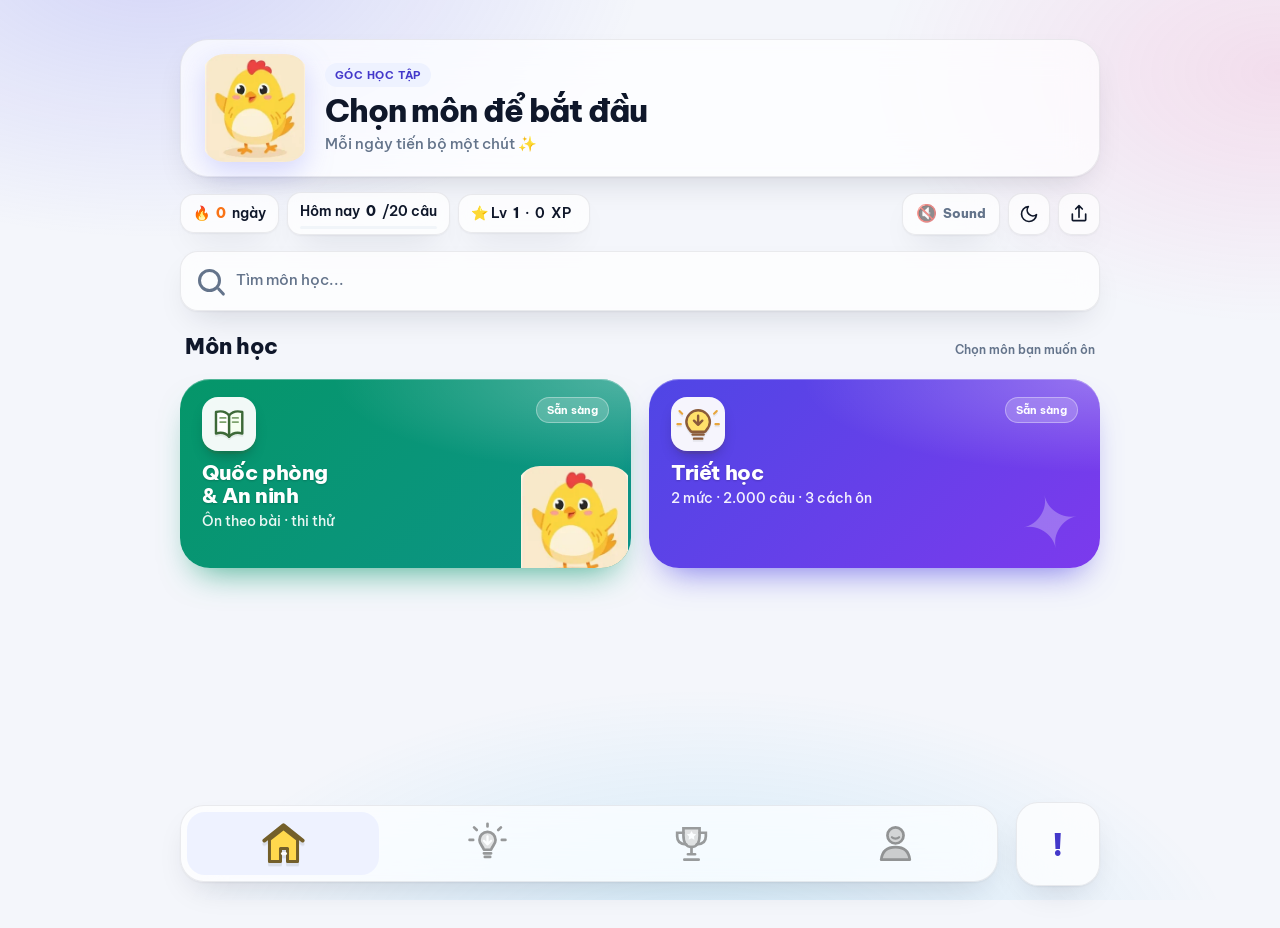
==== index.html @ 52993041 "Add files via upload" ====
<!doctype html>
<html lang="vi">
<head>
<meta charset="utf-8">
<meta name="viewport" content="width=device-width, initial-scale=1, viewport-fit=cover">
<meta name="theme-color" content="#f4f6fb">
<title>Góc ôn tập</title>
<link rel="preconnect" href="https://fonts.googleapis.com"><link rel="preconnect" href="https://fonts.gstatic.com" crossorigin><link href="https://fonts.googleapis.com/css2?family=Be+Vietnam+Pro:wght@400;500;600;700;800&display=swap" rel="stylesheet"><meta name="description" content="Ôn trắc nghiệm miễn phí cho sinh viên: luyện theo bài, thi thử, học mượt trên điện thoại."><meta property="og:title" content="Góc ôn tập"><meta property="og:description" content="Ôn trắc nghiệm miễn phí cho sinh viên, học mượt trên điện thoại."><script>try{var t=localStorage.getItem("mm_theme")||(matchMedia("(prefers-color-scheme: dark)").matches?"dark":"light");document.documentElement.dataset.theme=t}catch(e){}</script>
<style>
:root{color-scheme:light;--ink:#243126;--muted:#6b7a6e;--line:#dfe8df;--paper:#fff;--canvas:#f5f9f2;--green:#58cc02;--green-dark:#46a302;--green-pale:#e9f8d9;--blue:#49a8e8;--red:#ea5555;--shadow:0 5px 0 #e2e9df;--radius:22px}
*{box-sizing:border-box}html{scroll-behavior:auto}body{margin:0;min-height:100vh;background:radial-gradient(ellipse at 8% 5%,rgba(88,204,2,.10),transparent 28rem),radial-gradient(ellipse at 94% 22%,rgba(73,168,232,.09),transparent 26rem),var(--canvas);color:var(--ink);font-family:Inter,-apple-system,BlinkMacSystemFont,"Segoe UI",Roboto,Arial,sans-serif;line-height:1.5}.shell{width:min(820px,100%);margin:0 auto;padding:22px 20px 42px}.topline{display:flex;align-items:center;justify-content:space-between;gap:12px;margin-bottom:20px}.brand{display:flex;align-items:center;gap:12px}.brand-mark{width:48px;height:48px;border-radius:17px;display:grid;place-items:center;background:var(--green);color:white;font-size:15px;font-weight:950;box-shadow:0 4px 0 var(--green-dark);transform:rotate(-3deg)}.brand h1{font-size:21px;line-height:1.15;margin:0;font-weight:850;letter-spacing:-.035em}.brand p{margin:5px 0 0;color:var(--muted);font-size:13px}.top-pill{background:#f4ffe9;border:1px solid #d8efc8;border-radius:999px;padding:8px 12px;font-size:13px;font-weight:850;color:#4d8e20;white-space:nowrap;box-shadow:0 3px 0 #e4f3da}.setup{display:grid;grid-template-columns:1fr 1fr;gap:12px;margin-bottom:14px}.select-wrap{position:relative;min-width:0}.select-wrap select{appearance:none;width:100%;padding:13px 40px 13px 14px;border:2px solid var(--line);border-radius:15px;background:#fff;color:var(--ink);font:inherit;font-size:14px;font-weight:700;outline:none}.select-wrap:after{content:"";position:absolute;right:17px;top:17px;width:8px;height:8px;border-right:2px solid #819080;border-bottom:2px solid #819080;transform:rotate(45deg);pointer-events:none}.mode-row{display:grid;grid-template-columns:1fr 1fr;gap:12px;margin-bottom:17px}.mode-button{display:flex;align-items:center;gap:12px;text-align:left;padding:14px 16px;border:2px solid var(--line);border-radius:18px;background:#fff;color:var(--ink);font:inherit;cursor:pointer;box-shadow:0 3px 0 #e2e9df;transition:transform .22s,border-color .22s,background .22s;animation:popIn .35s ease both}.mode-button:hover{transform:translateY(-2px)}.mode-button.active{border-color:var(--green);background:#f9fff4;box-shadow:0 3px 0 #cce9b7}.mode-icon{width:42px;height:42px;flex:none;display:grid;place-items:center;border-radius:14px;background:var(--green-pale);font-size:22px}.mode-button.exam .mode-icon{background:#fff0d9}.mode-title{display:block;font-size:15px;font-weight:850;line-height:1.25}.mode-sub{display:block;color:var(--muted);font-size:12px;margin-top:3px}.card{background:var(--paper);border:2px solid var(--line);border-radius:var(--radius);box-shadow:var(--shadow);overflow:hidden}.stats{display:grid;grid-template-columns:1fr auto;align-items:center;gap:12px;padding:17px 22px 14px}.progress-copy{font-size:13px;color:var(--muted);font-weight:700}.progress-copy strong{color:var(--ink);font-size:15px}.score{display:flex;align-items:center;gap:7px;padding:7px 11px;border-radius:999px;background:#fff7df;color:#8a6500;font-size:14px;font-weight:900;white-space:nowrap}.progress{height:10px;margin:0 22px 4px;background:#edf2e9;border-radius:999px;overflow:hidden}.progress span{display:block;height:100%;width:0;background:var(--green);border-radius:999px;transition:width .25s ease}.question-area{padding:25px 28px 27px}.question-meta{font-size:12px;color:#5e9c2c;font-weight:900;letter-spacing:.07em;text-transform:uppercase;margin-bottom:10px}.question-text{font-size:22px;line-height:1.45;letter-spacing:-.02em;font-weight:780;margin:0 0 22px;white-space:pre-wrap;overflow-wrap:anywhere}.options{display:grid;gap:10px}.option{width:100%;display:flex;align-items:flex-start;gap:12px;text-align:left;border:2px solid var(--line);border-radius:16px;padding:13px 15px;background:#fff;color:#344336;font:inherit;font-size:15px;line-height:1.5;cursor:pointer;transition:border-color .12s,background .12s,transform .12s;min-width:0}.option:hover:not(:disabled){border-color:#a6d97f;background:#fbfff8;transform:translateY(-1px)}.option:disabled,.option[aria-disabled=true]{cursor:default}.option[aria-disabled=true]:hover{transform:none}.option.correct{border-color:#7dcf48;background:#edfae4;color:#286d12}.option.incorrect{border-color:#f08a8a;background:#fff0f0;color:#a52c2c}.choice-letter{flex:none;width:29px;height:29px;border-radius:10px;display:grid;place-items:center;background:#f0f4ed;color:#6c7b68;font-weight:900;font-size:13px;margin-top:-2px}.option.correct .choice-letter{background:#d5f2c4;color:#286d12}.option.incorrect .choice-letter{background:#ffdddd;color:#a52c2c}.option-copy{padding-top:1px;white-space:pre-wrap;overflow-wrap:anywhere}.feedback{display:none;margin-top:15px;padding:12px 14px;border-radius:13px;font-weight:800;font-size:14px}.feedback.show{display:block}.feedback.good{background:#eaf8df;color:#347a16}.feedback.bad{background:#fff0f0;color:#b33131}.bottom-row{display:flex;align-items:center;justify-content:space-between;gap:12px;margin-top:20px}.hint{font-size:12px;color:#819080}.button{border:0;border-radius:14px;padding:13px 20px;background:var(--green);color:#fff;font:inherit;font-weight:900;font-size:15px;cursor:pointer;box-shadow:0 4px 0 var(--green-dark);transition:transform .1s,filter .1s}.button:hover{filter:brightness(.97);transform:translateY(-1px)}.button:active{transform:translateY(2px);box-shadow:0 1px 0 var(--green-dark)}.button:disabled{background:#cbd5c6;box-shadow:0 4px 0 #b8c2b3;cursor:not-allowed;transform:none}.button.secondary{background:#fff;color:#51634e;border:2px solid var(--line);box-shadow:0 3px 0 #e2e9df}.finish{padding:38px 24px 35px;text-align:center}.finish-icon{width:68px;height:68px;margin:0 auto 15px;border-radius:23px;background:var(--green-pale);color:var(--green-dark);display:grid;place-items:center;font-size:31px;font-weight:900}.finish h2{font-size:25px;margin:0 0 7px;letter-spacing:-.03em}.finish p{margin:0;color:var(--muted)}.finish-score{font-size:35px;font-weight:950;color:var(--green-dark);margin:12px 0 0}.finish .button{margin-top:23px}.empty{color:var(--muted);text-align:center;padding:42px 18px}.hidden{display:none!important}button:focus-visible,select:focus-visible{outline:3px solid #9bdc75;outline-offset:3px}

@keyframes popIn{from{opacity:0;transform:translateY(8px) scale(.99)}to{opacity:1;transform:translateY(0) scale(1)}}
@keyframes slideFade{from{opacity:0;transform:translateY(8px)}to{opacity:1;transform:translateY(0)}}
#quiz{overflow:visible}.sticky-dashboard{position:sticky;top:0;z-index:20;background:rgba(255,255,255,.96);backdrop-filter:blur(12px);border:2px solid var(--line);border-radius:18px;box-shadow:0 4px 16px rgba(40,65,35,.08);margin-bottom:14px;overflow:hidden}.sticky-dashboard .stats{padding:12px 16px 8px}.sticky-dashboard .progress{margin:0 16px 12px}.question-stage{position:relative;height:clamp(520px,65vh,700px);margin:10px 0 28px;perspective:1400px;touch-action:pan-y;overscroll-behavior:contain;overflow:hidden}.coverflow-card{position:absolute;left:50%;top:50%;transform-style:preserve-3d;transform-origin:center;will-change:transform,opacity;transition:transform .36s cubic-bezier(.2,.72,.2,1),opacity .32s ease,filter .32s ease,border-color .32s ease,box-shadow .32s ease}.question-card-preview,.question-card.current-question-card{width:90%;padding:25px 27px;border:4px solid #d8d8d8;border-radius:26px;background:#fff;box-shadow:0 4px 0 #ededed;touch-action:none}.question-card.current-question-card{border-color:#78d957;box-shadow:0 10px 0 #dff4d5,0 22px 44px rgba(45,117,23,.18);z-index:10}.question-card.current-question-card.answered{border-color:var(--green-dark)}.question-card-preview .question-meta{color:#9a9a9a}.question-card-preview .option{pointer-events:none}.question-card-preview.preview-empty{opacity:0!important;pointer-events:none}.question-stage.is-dragging .coverflow-card{transition:none!important}.question-stage.is-settling .coverflow-card{transition:transform .36s cubic-bezier(.2,.72,.2,1),opacity .32s ease,filter .32s ease,border-color .32s ease,box-shadow .32s ease}.question-card .question-text{font-size:18px;margin-bottom:15px;white-space:pre-wrap;overflow-wrap:anywhere}.question-card .options{grid-template-columns:1fr 1fr;gap:9px}.question-card .option{height:100%;min-width:0}.question-card .choice-letter{content:normal}.question-card .option.selected{outline:2px solid #a9db87;outline-offset:1px}.question-card .question-meta{margin-bottom:6px}.question-card .feedback{margin-top:10px}.result-strip{padding:18px 20px;text-align:center;background:#f6fff0;border:2px solid #d7edc9;border-radius:18px;animation:popIn .3s ease}.result-strip strong{font-size:22px;color:var(--green-dark)}.result-strip p{margin:4px 0 0;color:var(--muted)}.score.bump{animation:scoreBump .3s ease}@keyframes scoreBump{50%{transform:scale(1.12)}}
@media(max-width:560px){.sticky-dashboard .stats{padding:10px 11px 7px}.sticky-dashboard .progress{margin:0 11px 10px}.question-stage{height:clamp(500px,66vh,620px)}.question-card-preview,.question-card.current-question-card{padding:17px 13px;border-radius:22px}.question-card .question-text{font-size:16px}.question-card .options{grid-template-columns:1fr;gap:8px}.question-card .option{padding:10px}.question-card .choice-letter{width:27px;height:27px}.sticky-dashboard .progress-copy{font-size:12px}.sticky-dashboard .progress-copy strong{font-size:14px}}
@media(max-width:560px){.shell{padding:15px 12px 28px}.topline{margin-bottom:15px}.brand-mark{width:42px;height:42px;border-radius:14px}.brand h1{font-size:18px}.brand p{font-size:12px}.top-pill{font-size:11px;padding:7px 9px}.setup{grid-template-columns:1fr;gap:9px;margin-bottom:11px}.select-wrap select{padding:12px 38px 12px 12px}.mode-row{gap:8px;margin-bottom:12px}.mode-button{padding:11px 10px;gap:8px;border-radius:15px}.mode-icon{width:35px;height:35px;border-radius:11px;font-size:19px}.mode-title{font-size:13px}.mode-sub{font-size:11px}.stats{padding:14px 13px 11px;gap:8px}.progress{margin:0 13px 3px;height:8px}.question-area{padding:20px 14px 18px}.question-text{font-size:19px;margin-bottom:17px}.option{font-size:14px;padding:11px 10px;gap:9px;border-radius:13px}.choice-letter{width:27px;height:27px}.bottom-row{align-items:stretch;flex-direction:column-reverse}.bottom-row .button{width:100%}.hint{text-align:center}.feedback{font-size:13px}.finish{padding:32px 17px}.finish h2{font-size:22px}}
@media(min-width:900px){.shell{padding-top:30px}.question-area{padding:30px 34px}.question-text{font-size:24px}}
@media(prefers-reduced-motion:reduce){html{scroll-behavior:auto}*,*::before,*::after{animation-duration:.01ms!important;animation-iteration-count:1!important;transition-duration:.01ms!important}}
.screen-deck{display:grid;perspective:1400px}.app-screen{grid-area:1/1;min-width:0;transform-origin:center;backface-visibility:hidden}.app-screen[hidden]{display:none!important}.selection-hero{padding:22px 24px 24px;margin:0 0 16px;border:2px solid #dcefd1;border-radius:24px;background:linear-gradient(135deg,#f2ffe8,#fff 68%);box-shadow:0 5px 0 #e4f3da}.hero-kicker{font-size:11px;letter-spacing:.12em;font-weight:950;color:#65a934}.selection-hero h2{margin:5px 0 4px;font-size:25px;line-height:1.2;letter-spacing:-.035em}.selection-hero p{margin:0;color:var(--muted);font-size:14px}.begin-button{width:100%;display:flex;align-items:center;justify-content:space-between;margin-top:16px;padding:16px 20px;border-radius:18px;font-size:16px}.begin-button span:last-child{font-size:24px;line-height:1}.study-header{display:flex;align-items:center;justify-content:space-between;gap:10px;margin-bottom:14px}.back-button{display:inline-flex;align-items:center;gap:8px;border:2px solid var(--line);border-radius:14px;padding:10px 14px;background:#fff;color:#50624e;font:inherit;font-weight:850;cursor:pointer;box-shadow:0 3px 0 #e2e9df;transition:transform .18s,border-color .18s,background .18s}.back-button:hover{transform:translateY(-2px);border-color:#a7d98b;background:#fbfff8}.app-screen.enter-forward{animation:screenEnterForward .48s cubic-bezier(.2,.75,.2,1) both}.app-screen.leave-forward{animation:screenLeaveForward .34s cubic-bezier(.4,0,.8,.25) both}.app-screen.enter-back{animation:screenEnterBack .48s cubic-bezier(.2,.75,.2,1) both}.app-screen.leave-back{animation:screenLeaveBack .34s cubic-bezier(.4,0,.8,.25) both}.app-screen.enter-forward,.app-screen.enter-back,.app-screen.leave-forward,.app-screen.leave-back{pointer-events:none}@keyframes screenEnterForward{from{opacity:0;transform:translate3d(42px,0,-90px) rotateY(-5deg) scale(.985);filter:blur(3px)}to{opacity:1;transform:translate3d(0,0,0) rotateY(0) scale(1);filter:blur(0)}}@keyframes screenLeaveForward{to{opacity:0;transform:translate3d(-25px,0,-70px) rotateY(4deg) scale(.985);filter:blur(2px)}}@keyframes screenEnterBack{from{opacity:0;transform:translate3d(-42px,0,-90px) rotateY(5deg) scale(.985);filter:blur(3px)}to{opacity:1;transform:translate3d(0,0,0) rotateY(0) scale(1);filter:blur(0)}}@keyframes screenLeaveBack{to{opacity:0;transform:translate3d(25px,0,-70px) rotateY(-4deg) scale(.985);filter:blur(2px)}}

:root{--ink:#3d351f;--muted:#81775a;--line:#f1e4bd;--paper:#fffdf7;--canvas:#fff9e8;--green:#f7c948;--green-dark:#db9d14;--green-pale:#fff1bf;--shadow:0 5px 0 #f0e3bf;--radius:22px}
body{background:radial-gradient(ellipse at 8% 4%,rgba(255,221,83,.48),transparent 28rem),radial-gradient(ellipse at 94% 80%,rgba(255,188,81,.18),transparent 28rem),#fffaf0}
.shell{width:min(960px,100%)}
.home-screen{display:flex;flex-direction:column;gap:clamp(10px,1.7vh,18px);min-height:min(1000px,calc(100vh - 64px));min-height:min(1000px,calc(100dvh - 64px));padding:clamp(8px,1vh,14px) 0 0}
.home-header{min-height:clamp(66px,11vh,92px);display:flex;align-items:center;justify-content:space-between;position:relative;padding:0 clamp(4px,1vw,12px)}
.home-greeting{z-index:1}.home-brand{color:#ad821b;font-size:11px;font-weight:950;letter-spacing:.15em}.home-greeting h1{font-size:clamp(22px,3.3vw,34px);line-height:1.1;margin:5px 0;color:#403720;letter-spacing:-.035em}.home-greeting p{margin:4px 0 0;color:#8b7d5c;font-size:clamp(12px,1.5vw,15px);font-weight:650}
.home-mascot{width:clamp(72px,12vh,108px);height:clamp(72px,12vh,108px);object-fit:contain;border-radius:24px;filter:drop-shadow(0 9px 0 rgba(169,126,24,.08));animation:mascotFloat 3s ease-in-out infinite}
@keyframes mascotFloat{0%,100%{transform:translateY(0) rotate(-2deg)}50%{transform:translateY(-6px) rotate(2deg)}}
.mascot-react{animation:mascotReact .52s cubic-bezier(.2,.9,.3,1.3)!important}@keyframes mascotReact{0%{transform:scale(.86) rotate(-8deg)}55%{transform:scale(1.12) rotate(7deg)}100%{transform:scale(1) rotate(0)}}
.home-search{min-height:clamp(48px,7vh,60px);display:flex;align-items:center;gap:13px;padding:0 17px;border:1px solid #fff;background:rgba(255,255,255,.95);border-radius:999px;box-shadow:0 9px 25px rgba(135,104,25,.10),0 3px 0 #f4eaca}
.home-search input{flex:1;width:0;border:0;outline:0;background:transparent;color:#42391f;font:inherit;font-size:15px;font-weight:650}.home-search input::placeholder{color:#aaa184}.search-glass{width:23px;height:23px;border:3px solid #f3c53f;border-radius:50%;position:relative;flex:none}.search-glass:after{content:"";position:absolute;width:10px;height:3px;border-radius:9px;background:#f3c53f;right:-8px;bottom:-4px;transform:rotate(48deg)}.home-search button{border:0;background:#fff3c6;color:#98711a;width:29px;height:29px;border-radius:50%;font-size:22px;line-height:1;cursor:pointer}
.home-section-title{display:flex;align-items:baseline;justify-content:space-between;padding:0 5px;margin-top:clamp(1px,.5vh,6px)}.home-section-title h2{font-size:clamp(17px,2vw,21px);margin:0;color:#473c20}.home-section-title span{color:#968861;font-size:12px;font-weight:650}
.home-grid{display:grid;grid-template-columns:repeat(2,minmax(0,1fr));grid-template-rows:repeat(2,minmax(clamp(118px,21vh,190px),1fr));gap:clamp(10px,2vh,18px);flex:1;min-height:0}
.home-tile{--tile-ink:#5f4812;position:relative;overflow:hidden;isolation:isolate;text-align:left;display:flex;flex-direction:column;align-items:flex-start;justify-content:flex-start;padding:clamp(12px,2vh,21px) clamp(12px,2vw,22px);border:0;border-radius:clamp(20px,3vw,34px);color:var(--tile-ink);font:inherit;cursor:pointer;box-shadow:0 7px 0 rgba(126,92,10,.13),0 14px 28px rgba(98,73,18,.09);transition:transform .2s cubic-bezier(.2,.8,.2,1),box-shadow .2s,filter .2s;animation:tileIn .55s both}
.home-tile:nth-child(2){animation-delay:.06s}.home-tile:nth-child(3){animation-delay:.12s}.home-tile:nth-child(4){animation-delay:.18s}@keyframes tileIn{from{opacity:0;transform:translateY(16px) scale(.98)}to{opacity:1;transform:translateY(0) scale(1)}}.home-tile:hover,.home-tile:focus-visible{transform:translateY(-4px) scale(1.012);box-shadow:0 11px 0 rgba(126,92,10,.12),0 20px 34px rgba(98,73,18,.15);outline:none}.home-tile:active{transform:translateY(1px) scale(.99)}
.tile-practice{background:linear-gradient(145deg,#ffdb55,#f7bd32)}.tile-exam{background:linear-gradient(145deg,#ffeab0,#ffd67a)}.tile-tips{background:linear-gradient(145deg,#fff3bd,#ffe793)}.tile-progress{background:linear-gradient(145deg,#f6d85d,#efba39)}.tile-icon{font-size:clamp(21px,3.1vh,31px);line-height:1.1;filter:drop-shadow(0 3px 0 rgba(130,89,10,.12))}.tile-number{position:absolute;right:clamp(12px,2vw,22px);top:clamp(12px,2vh,19px);font-size:11px;font-weight:900;letter-spacing:.08em;opacity:.45}.home-tile h3{font-size:clamp(17px,2.3vh,24px);line-height:1.1;margin:clamp(7px,1.2vh,12px) 0 5px;z-index:1}.home-tile p{max-width:68%;font-size:clamp(11px,1.6vh,14px);line-height:1.35;margin:0;opacity:.78;font-weight:650;z-index:1}.tile-mascot{position:absolute;right:-2px;bottom:-15px;width:clamp(84px,13vh,132px);height:clamp(84px,13vh,132px);object-fit:contain;border-radius:24px;filter:drop-shadow(0 7px 0 rgba(143,87,4,.1));transition:transform .35s}.tile-practice:hover .tile-mascot{transform:translateY(-7px) rotate(5deg)}.tile-decoration{position:absolute;right:20px;bottom:10px;color:rgba(255,255,255,.52);font-size:clamp(38px,8vh,75px);font-weight:900;line-height:1;transform:rotate(-12deg);pointer-events:none}
.home-no-results{margin:8px 0;text-align:center;color:#8a794c;font-size:14px}.home-bottom{display:flex;align-items:center;justify-content:space-between;gap:14px;padding:clamp(8px,1.3vh,13px) 0 max(0px,env(safe-area-inset-bottom));margin-top:auto}.bottom-nav-group{display:grid;grid-template-columns:repeat(4,minmax(52px,1fr));align-items:center;gap:clamp(4px,1.2vw,12px);padding:8px 10px;background:rgba(255,255,255,.84);border:1px solid #fff;border-radius:28px;box-shadow:0 8px 24px rgba(121,94,29,.10);flex:1}.bottom-nav-item,.about-button{display:grid;place-items:center;border:0;cursor:pointer;color:#afa990;background:transparent;font:inherit}.bottom-nav-item{width:100%;height:clamp(48px,7vh,66px);border-radius:22px;transition:background .2s,transform .2s,color .2s}.bottom-nav-item span{font-size:clamp(25px,4vh,36px);line-height:1;font-weight:900}.bottom-nav-item.selected{color:#e2ad25;background:#fff5ce;box-shadow:inset 0 -3px 0 rgba(190,144,25,.08)}.bottom-nav-item:hover{color:#d9a322;transform:translateY(-2px)}.bottom-nav-item .profile-glyph{position:relative;display:block;width:27px;height:14px;margin-top:17px;border-radius:14px 14px 4px 4px;background:currentColor;font-size:0}.bottom-nav-item .profile-glyph:before{content:"";position:absolute;left:6px;top:-17px;width:15px;height:15px;border-radius:50%;background:currentColor}.bottom-nav-item:not(.selected) span:not(.profile-glyph){filter:grayscale(1);opacity:.62}.home-tile[hidden],.home-no-results[hidden]{display:none}.home-modal-card{max-height:min(92vh,92dvh);overflow:auto}.about-button{width:clamp(62px,10vh,84px);height:clamp(62px,10vh,84px);flex:none;border-radius:26px;background:#fff4c7;color:#f0c83c;font-size:clamp(40px,7vh,58px);font-weight:950;box-shadow:0 7px 0 #f0e5c8;transition:transform .2s}.about-button:hover{transform:rotate(8deg) scale(1.04)}
.home-modal{position:fixed;inset:0;z-index:100;display:grid;place-items:center;padding:20px;background:rgba(62,51,23,.35);backdrop-filter:blur(6px);animation:fadeModal .2s ease}.home-modal[hidden]{display:none}@keyframes fadeModal{from{opacity:0}to{opacity:1}}.home-modal-card{position:relative;width:min(420px,100%);padding:28px 26px 24px;text-align:center;border:2px solid #fff;background:#fffaf0;border-radius:30px;box-shadow:0 12px 0 rgba(105,79,19,.13),0 30px 80px rgba(50,39,13,.2);animation:modalPop .32s cubic-bezier(.2,.8,.3,1.2)}@keyframes modalPop{from{opacity:.3;transform:translateY(15px) scale(.94)}to{opacity:1;transform:translateY(0) scale(1)}}.home-modal-card img{width:104px;height:104px;object-fit:contain;border-radius:25px}.modal-close{position:absolute;right:12px;top:11px;width:36px;height:36px;border:0;border-radius:50%;background:#fff0c1;color:#80641d;font-size:24px;cursor:pointer}.modal-kicker{display:block;margin-top:4px;color:#b08a26;font-size:11px;font-weight:950;letter-spacing:.13em}.home-modal-card h2{margin:7px 0;color:#463b20;font-size:24px}.home-modal-card p{margin:0 0 19px;color:#766c50;line-height:1.55}.modal-action{border:0;border-radius:999px;padding:12px 24px;background:#f5c840;color:#503d0d;font:inherit;font-weight:900;cursor:pointer;box-shadow:0 4px 0 #dfad27}
.selection-home-button{flex:none}.study-header-right{display:flex;align-items:center;gap:8px}.study-header-right #studyMascot{width:38px;height:38px;object-fit:contain;border-radius:12px}
body.is-studying{height:100%;overflow:hidden;overscroll-behavior:none;touch-action:pan-x}
body.is-studying .shell{width:100%;max-width:1100px;height:100vh;height:100dvh;min-height:0;padding:max(7px,env(safe-area-inset-top)) clamp(8px,1.8vw,20px) max(7px,env(safe-area-inset-bottom));overflow:hidden;display:flex;flex-direction:column}
body.is-studying .screen-deck{flex:1;min-height:0;height:100%;display:grid;grid-template-rows:minmax(0,1fr)}body.is-studying .study-screen{display:flex;flex-direction:column;min-height:0;height:100%;overflow:hidden}body.is-studying .study-header{flex:none;margin:0 0 clamp(5px,1vh,10px);min-height:36px}body.is-studying .study-header .top-pill{font-size:clamp(10px,1.5vh,13px);padding:6px 9px}body.is-studying #quiz{flex:1;min-height:0;display:flex;flex-direction:column;overflow:hidden;padding:clamp(7px,1.2vh,12px);border-radius:18px}body.is-studying .sticky-dashboard{position:relative;top:auto;flex:none;margin:0 0 clamp(5px,1vh,9px);border-radius:14px}body.is-studying .sticky-dashboard .stats{padding:clamp(5px,1vh,10px) clamp(8px,1.4vw,15px) 4px}body.is-studying .sticky-dashboard .progress{margin:0 10px clamp(6px,1vh,9px)}body.is-studying .sticky-dashboard .progress-copy{font-size:clamp(11px,1.7vh,14px);line-height:1.25}body.is-studying .sticky-dashboard .progress-copy strong{font-size:clamp(12px,1.9vh,15px)}body.is-studying .sticky-dashboard .score{font-size:clamp(12px,1.8vh,15px)}body.is-studying .question-stage{flex:1;min-height:0;height:auto!important;max-height:none;margin:0;overflow:hidden;perspective:1100px;touch-action:none;overscroll-behavior:contain}body.is-studying .question-card-preview,body.is-studying .question-card.current-question-card{width:94%;max-width:880px;padding:clamp(9px,1.5vh,17px) clamp(10px,1.5vw,20px);border-width:3px;border-radius:clamp(16px,2.5vh,23px)}body.is-studying .question-card .question-meta{font-size:clamp(10px,1.4vh,12px);margin-bottom:4px}body.is-studying .question-card .question-text{font-size:clamp(13px,2.1vh,18px);line-height:1.27;margin-bottom:clamp(5px,.9vh,10px)}body.is-studying .question-card .options{gap:clamp(4px,.8vh,8px)}body.is-studying .question-card .option{min-height:0;padding:clamp(6px,.95vh,10px) clamp(7px,1vw,10px);border-radius:13px;font-size:clamp(11px,1.7vh,15px);line-height:1.28;gap:7px}body.is-studying .question-card .choice-letter{width:clamp(22px,3vh,29px);height:clamp(22px,3vh,29px);flex:none;font-size:clamp(11px,1.5vh,14px)}body.is-studying .question-card .feedback{margin-top:5px;padding:6px 8px;font-size:12px}body.is-studying .result-strip{flex:none;padding:6px 8px;margin-top:4px!important}body.is-studying .result-strip strong{font-size:clamp(15px,2.2vh,20px)}body.is-studying .result-strip p{font-size:12px}body.is-studying .result-strip button{padding:7px 14px;margin-top:6px!important}
@media(max-width:560px){.shell{padding:15px 12px 20px}.home-screen{min-height:min(1000px,calc(100vh - 45px));min-height:min(1000px,calc(100dvh - 45px));gap:clamp(8px,1.3vh,13px)}.home-greeting h1{max-width:240px}.home-tile{padding:12px}.home-tile p{max-width:74%}.tile-mascot{right:-7px;bottom:-12px}.home-section-title span{font-size:10px}.bottom-nav-group{gap:3px;padding:6px}.bottom-nav-item{height:50px}.about-button{border-radius:21px}body.is-studying .shell{padding:max(5px,env(safe-area-inset-top)) 7px max(5px,env(safe-area-inset-bottom))}body.is-studying .study-header{margin-bottom:5px}body.is-studying #quiz{padding:6px;border-width:1px;border-radius:15px}body.is-studying .sticky-dashboard .stats{padding:5px 8px 3px}body.is-studying .sticky-dashboard .progress{margin:0 8px 6px}body.is-studying .question-card .options{grid-template-columns:1fr}body.is-studying .question-card .option{padding:6px 8px}body.is-studying .question-card .question-text{font-size:clamp(12px,1.9vh,16px)}}
@media(max-height:650px){.home-screen{gap:7px}.home-header{min-height:58px}.home-tile{padding:10px 12px}.home-tile h3{margin:5px 0 3px}.tile-mascot{width:74px;height:74px}.bottom-nav-item{height:45px}.about-button{width:58px;height:58px;font-size:39px}body.is-studying .sticky-dashboard .stats{padding-top:4px}body.is-studying .question-card .option{padding-top:5px;padding-bottom:5px}}
@media(prefers-reduced-motion:reduce){.home-mascot,.home-tile{animation:none!important}}


:root{--ink:#27342b;--muted:#69786d;--line:#e2e9df;--paper:#fff;--canvas:#f7faf4;--green:#58cc02;--green-dark:#46a302;--green-pale:#e9f8d9;--blue:#49a8e8;--red:#ea5555;--shadow:0 5px 0 #e3e9df}
body{background:radial-gradient(ellipse at 5% 4%,rgba(255,222,104,.22),transparent 27rem),radial-gradient(ellipse at 95% 90%,rgba(103,204,227,.13),transparent 28rem),#f9fbf6}
.home-brand{color:#62796a}.home-search{box-shadow:0 8px 25px rgba(50,73,47,.09),0 3px 0 #e8ede4}.home-section-title h2{color:#27372e}.home-section-title span{color:#79877b}
.tile-practice{--tile-ink:#304721;background:linear-gradient(145deg,#e2f9bf,#bce872)}.tile-philosophy{--tile-ink:#2d4560;background:linear-gradient(145deg,#e1f4ff,#bddfff)}.tile-coming{--tile-ink:#66464a;background:linear-gradient(145deg,#ffe8dd,#ffd0c0)}.tile-library{--tile-ink:#4a4268;background:linear-gradient(145deg,#eee8ff,#d7cbff)}
.subject-icon{display:grid;place-items:center;width:clamp(40px,6vh,58px);height:clamp(40px,6vh,58px);border-radius:18px;background:rgba(255,255,255,.57);box-shadow:inset 0 -3px 0 rgba(53,57,49,.06)}.subject-icon svg{width:82%;height:82%;overflow:visible;filter:drop-shadow(0 2px 0 rgba(39,50,38,.08))}.subject-badge{position:absolute;right:clamp(12px,2vw,22px);top:clamp(40px,7vh,59px);z-index:1;padding:5px 10px;border:1px solid rgba(255,255,255,.76);border-radius:999px;background:rgba(255,255,255,.7);font-size:10px;font-weight:900;color:#556653}.badge-ready{color:#4b8e20}.badge-soon{color:#6a6b83}.tile-philosophy .tile-decoration,.tile-library .tile-decoration{color:rgba(255,255,255,.72)}.tile-coming .tile-decoration{color:rgba(255,255,255,.6)}
.home-bottom{gap:18px}.bottom-nav-group{background:rgba(255,255,255,.92);box-shadow:0 8px 24px rgba(49,67,47,.09);border-color:#fff}.bottom-nav-item{color:#6f7d70}.bottom-nav-item.selected{background:#fff3bd;color:#6c602c;box-shadow:inset 0 -3px 0 rgba(153,122,30,.1)}.bottom-nav-item .nav-illustration{display:grid;place-items:center;width:clamp(34px,5.5vh,43px);height:clamp(34px,5.5vh,43px);transition:transform .25s cubic-bezier(.2,.8,.3,1.4);filter:drop-shadow(0 3px 0 rgba(41,50,35,.1))}.bottom-nav-item .nav-illustration svg{width:100%;height:100%;overflow:visible}.bottom-nav-item:hover .nav-illustration{transform:translateY(-3px) rotate(-4deg) scale(1.08)}.bottom-nav-item.selected .nav-illustration{transform:scale(1.12)}.bottom-nav-item .profile-glyph{display:none}.about-button{background:#fff0b8;color:#eabf35;box-shadow:0 6px 0 #eadfbf}
.home-modal.about-open .modal-kicker{margin-top:4px;color:#66776b;font-size:21px;letter-spacing:0;font-weight:950}.home-modal.about-open .home-modal-card h2{margin:2px 0 5px;color:#3f5145;font-size:16px}.home-modal.about-open .home-modal-card p{margin-bottom:16px;font-size:14px;font-weight:650}
body.is-studying .question-card-preview{width:min(80%,700px);padding:clamp(16px,2.2vh,25px) clamp(18px,2vw,26px);border-width:4px;border-radius:30px;box-shadow:0 6px 0 #ecefe9,0 14px 32px rgba(53,74,49,.09)}body.is-studying .question-card.current-question-card{width:min(94%,840px);padding:clamp(23px,3vh,35px) clamp(23px,3vw,40px);border-width:6px;border-radius:36px;box-shadow:0 11px 0 #ddf4d1,0 28px 60px rgba(45,117,23,.26),inset 0 0 0 2px rgba(255,255,255,.8)}body.is-studying .question-card.current-question-card .question-text{font-size:clamp(20px,2.6vh,27px);line-height:1.3;margin-bottom:clamp(12px,1.8vh,20px);letter-spacing:-.02em}body.is-studying .question-card.current-question-card .option{padding:clamp(12px,1.7vh,17px) clamp(12px,1.5vw,18px);border-width:3px;border-radius:20px;font-size:clamp(15px,1.9vh,18px);line-height:1.32;gap:10px;box-shadow:0 4px 0 rgba(44,63,44,.04)}body.is-studying .question-card.current-question-card .choice-letter{width:36px;height:36px;font-size:16px}body.is-studying .question-card.current-question-card .question-meta{font-size:13px;letter-spacing:.07em;margin-bottom:8px}body.is-studying .question-card.current-question-card .feedback{padding:10px 13px;border-radius:14px;font-size:14px}
@media(max-width:560px){.subject-badge{top:42px;right:12px;padding:4px 8px;font-size:9px}.subject-icon{width:42px;height:42px;border-radius:14px}.home-tile h3{font-size:17px}.home-tile p{font-size:11px}.home-grid{gap:11px}.bottom-nav-group{gap:4px}.bottom-nav-item{height:52px}.bottom-nav-item .nav-illustration{width:34px;height:34px}body.is-studying .question-card-preview{width:84%;padding:12px 13px;border-radius:23px}body.is-studying .question-card.current-question-card{width:96%;padding:clamp(15px,2.2vh,23px) 15px;border-width:5px;border-radius:28px}body.is-studying .question-card.current-question-card .question-text{font-size:clamp(17px,2.25vh,22px)}body.is-studying .question-card.current-question-card .option{padding:10px 11px;font-size:clamp(13px,1.8vh,16px);border-radius:16px}body.is-studying .question-card.current-question-card .choice-letter{width:30px;height:30px;font-size:14px}}
@media(min-width:900px){body.is-studying .question-card.current-question-card{width:min(92%,840px)}body.is-studying .question-card-preview{width:min(76%,700px)}}

.exam-clock{display:block;margin-top:2px;font-size:14px;font-weight:850;color:#996317;white-space:nowrap}.exam-clock.urgent{color:#c93434}
</style>
<style id="modern-theme">
:root{--bg:#f4f6fb;--surface:#fff;--surface-2:#f1f5f9;--glass:rgba(255,255,255,.72);--bd:rgba(15,23,42,.08);--bd-2:#e2e8f0;--tx:#0f172a;--mu:#64748b;--ac:#6366f1;--ac-soft:#eef2ff;--ac-bd:#c7d2fe;--ac-tx:#4338ca;--ring:rgba(99,102,241,.28);--ok-bg:#ecfdf5;--ok-bd:#34d399;--ok-tx:#047857;--bad-bg:#fff1f2;--bad-bd:#fb7185;--bad-tx:#be123c;--sh:0 1px 2px rgba(15,23,42,.05),0 14px 34px -14px rgba(15,23,42,.18);--grad:linear-gradient(135deg,#6366f1,#8b5cf6);--f:"Be Vietnam Pro",Inter,system-ui,-apple-system,"Segoe UI",Roboto,sans-serif;--ink:var(--tx);--muted:var(--mu);--line:var(--bd-2);--paper:var(--surface);--canvas:var(--bg);--green:#10b981;--green-dark:#047857;--shadow:var(--sh)}
[data-theme=dark]{color-scheme:dark;--bg:#0a0d1a;--surface:#141a2e;--surface-2:#1b2340;--glass:rgba(20,26,46,.72);--bd:rgba(255,255,255,.09);--bd-2:#27304d;--tx:#e8ecf8;--mu:#97a3c2;--ac-soft:#1e2350;--ac-bd:#4f46e5;--ac-tx:#a5b4fc;--ring:rgba(129,140,248,.35);--ok-bg:#0b2a21;--ok-bd:#10b981;--ok-tx:#6ee7b7;--bad-bg:#2f1320;--bad-bd:#f43f5e;--bad-tx:#fda4af;--sh:0 1px 2px rgba(0,0,0,.4),0 14px 34px -14px rgba(0,0,0,.6)}
html{background:var(--bg)}
html body,html body.is-studying{background:transparent;color:var(--tx);font-family:var(--f);font-weight:500}
body::before{content:"";position:fixed;inset:0;z-index:-1;pointer-events:none;background:radial-gradient(55% 45% at 12% -5%,rgba(99,102,241,.22),transparent 70%),radial-gradient(45% 40% at 100% 8%,rgba(236,72,153,.14),transparent 70%),radial-gradient(60% 45% at 55% 108%,rgba(14,165,233,.16),transparent 70%)}
[data-theme=dark] body::before{opacity:.7}
button,input,select{font-family:inherit}
h1,h2,h3,.question-text{letter-spacing:-.02em}
:focus-visible{outline:3px solid var(--ring);outline-offset:2px}
.home-header{justify-content:flex-start;gap:16px;padding:14px 20px;background:var(--glass);backdrop-filter:blur(18px) saturate(1.4);border:1px solid var(--bd);border-radius:28px;box-shadow:var(--sh)}
.home-mascot{order:-1;flex:none;filter:drop-shadow(0 10px 14px rgba(99,102,241,.25))}
.home-brand{display:inline-block;padding:4px 10px;border-radius:99px;background:var(--ac-soft);color:var(--ac-tx);font-size:11px;font-weight:700;letter-spacing:.04em}
.home-greeting h1{margin:6px 0 2px;color:var(--tx);font-size:clamp(22px,3.4vw,32px);font-weight:800}
.home-greeting p{color:var(--mu);font-weight:500}
.mm-tools{display:flex;align-items:center;gap:8px;flex-wrap:wrap}
.mm-chip{position:relative;display:inline-flex;align-items:center;gap:6px;padding:8px 12px;background:var(--glass);backdrop-filter:blur(14px);border:1px solid var(--bd);border-radius:14px;box-shadow:var(--sh);color:var(--tx);font-size:14px;font-weight:600;white-space:nowrap}
.mm-chip b{font-weight:800}.mm-streak b{color:#f97316}
.mm-goal{padding-bottom:12px}.mm-goal i{position:absolute;left:12px;right:12px;bottom:5px;height:3px;border-radius:3px;background:var(--surface-2);overflow:hidden}
.mm-goal i:after{content:"";display:block;height:100%;width:var(--p,0%);background:var(--grad);transition:width .4s}
.mm-goal.done{border-color:var(--ok-bd)}
.mm-sp{flex:1}
.mm-btn{flex:none;width:42px;height:42px;padding:0;display:grid;place-items:center;background:var(--glass);backdrop-filter:blur(14px);border:1px solid var(--bd);border-radius:14px;box-shadow:var(--sh);color:var(--tx);cursor:pointer;transition:transform .15s}
.mm-btn:hover{transform:translateY(-1px)}.mm-btn:active{transform:scale(.94)}
.mm-btn .i-sun,[data-theme=dark] .mm-btn .i-moon{display:none}[data-theme=dark] .mm-btn .i-sun{display:block}
.mm-toast{position:fixed;left:50%;bottom:max(28px,env(safe-area-inset-bottom));transform:translate(-50%,16px);z-index:300;max-width:90vw;padding:11px 18px;background:var(--tx);color:var(--bg);border-radius:14px;font-size:14px;font-weight:600;opacity:0;pointer-events:none;transition:.25s}
.mm-toast.show{opacity:1;transform:translate(-50%,0)}
.home-search{background:var(--glass);backdrop-filter:blur(14px);border:1px solid var(--bd);border-radius:18px;box-shadow:var(--sh)}
.home-search:focus-within{border-color:var(--ac);box-shadow:0 0 0 4px var(--ring)}
.home-search input{color:var(--tx);font-weight:500}.home-search input::placeholder{color:var(--mu)}
.search-glass{border-color:var(--mu)}.search-glass:after{background:var(--mu)}
.home-search button{background:var(--surface-2);color:var(--mu)}
.home-section-title h2{color:var(--tx);font-size:clamp(18px,2.4vw,22px);font-weight:800}.home-section-title span{color:var(--mu);font-weight:600}
.home-tile{--g:linear-gradient(135deg,#059669,#0d9488);--c:5,150,105;position:relative;overflow:hidden;color:#fff;background:var(--g);border:0;border-radius:clamp(22px,3vw,30px);box-shadow:inset 0 1px 0 rgba(255,255,255,.3),0 18px 34px -16px rgba(var(--c),.75);animation:tileIn .5s backwards;transition:transform .25s cubic-bezier(.2,.8,.2,1),box-shadow .25s}
.home-tile:before{content:"";position:absolute;inset:0;background:radial-gradient(120% 90% at 100% 0%,rgba(255,255,255,.28),transparent 55%);pointer-events:none}
.home-tile:hover,.home-tile:focus-visible{transform:translateY(-4px);box-shadow:inset 0 1px 0 rgba(255,255,255,.3),0 26px 40px -16px rgba(var(--c),.85)}
.home-tile:active{transform:scale(.985)}
.home-tile.tile-practice{--g:linear-gradient(135deg,#059669,#0d9488);--c:5,150,105;background:var(--g)}
.home-tile.tile-philosophy{--g:linear-gradient(135deg,#4f46e5,#7c3aed);--c:79,70,229;background:var(--g)}
.home-tile.tile-coming{--g:linear-gradient(135deg,#d97706,#ea580c);--c:217,119,6;background:var(--g)}
.home-tile.tile-library{--g:linear-gradient(135deg,#0284c7,#2563eb);--c:2,132,199;background:var(--g)}
.home-tile h3{color:#fff;font-weight:800;text-shadow:0 1px 2px rgba(0,0,0,.18)}
.home-tile p{color:rgba(255,255,255,.92);font-weight:500;opacity:1}
.home-tile .tile-number{display:none}
.home-tile .subject-icon{background:rgba(255,255,255,.95);border-radius:16px;box-shadow:0 8px 16px -6px rgba(0,0,0,.3)}
.home-tile .subject-badge{top:clamp(12px,2vh,18px);background:rgba(255,255,255,.2);border:1px solid rgba(255,255,255,.35);backdrop-filter:blur(8px);color:#fff;font-size:11px;font-weight:700;padding:4px 10px}
.home-tile .tile-decoration{color:rgba(255,255,255,.28)}
.bottom-nav-group{background:var(--glass);backdrop-filter:blur(20px) saturate(1.5);border:1px solid var(--bd);box-shadow:var(--sh);border-radius:24px;padding:6px}
.bottom-nav-item{border:0;border-radius:18px;color:var(--mu)}
.bottom-nav-item:hover{transform:none;background:var(--surface-2)}
.bottom-nav-item.selected,.bottom-nav-item.selected:hover{background:var(--ac-soft);color:var(--ac-tx);box-shadow:none}
.about-button{background:var(--glass);backdrop-filter:blur(20px);border:1px solid var(--bd);box-shadow:var(--sh);color:var(--ac-tx);border-radius:22px;font-size:clamp(24px,4.5vh,32px);font-weight:800}
.about-button:hover{transform:translateY(-2px)}
.home-modal{background:rgba(10,13,26,.5);backdrop-filter:blur(8px)}
.home-modal-card{background:var(--surface);border:1px solid var(--bd);border-radius:28px;box-shadow:0 30px 80px -20px rgba(0,0,0,.45)}
.modal-close{background:var(--surface-2);color:var(--mu);font-weight:700}
.modal-kicker{color:var(--ac-tx);letter-spacing:.04em;font-weight:700}
.home-modal-card h2{color:var(--tx);font-weight:800}.home-modal-card p{color:var(--mu);font-weight:500}
.modal-action,.button{background:var(--grad);color:#fff;border:0;border-radius:14px;box-shadow:0 12px 24px -10px rgba(99,102,241,.75),inset 0 1px 0 rgba(255,255,255,.25);font-weight:700;letter-spacing:0;padding:14px 26px;text-transform:none;transition:transform .2s,filter .2s}
.button:hover,.modal-action:hover{filter:brightness(1.07);transform:translateY(-1px)}
.button:active,.modal-action:active{transform:scale(.98)}
.button:disabled{background:var(--surface-2);color:var(--mu);box-shadow:none}
.button.secondary,.back-button{background:var(--surface);color:var(--tx);border:1px solid var(--bd-2);box-shadow:var(--sh);font-weight:700}
.back-button{border-radius:14px}.back-button:hover{background:var(--surface-2);border-color:var(--bd-2)}
.top-pill{background:var(--glass);backdrop-filter:blur(10px);border:1px solid var(--bd);box-shadow:none;color:var(--mu);font-weight:600}
.select-wrap select{background:var(--surface);color:var(--tx);border:1px solid var(--bd-2);border-radius:14px;box-shadow:none;font-weight:600}
.select-wrap select:focus{border-color:var(--ac);box-shadow:0 0 0 4px var(--ring)}
.mode-button{background:var(--surface);color:var(--tx);border:1px solid var(--bd-2);border-radius:18px;box-shadow:none;animation:none}
.mode-button:hover{transform:translateY(-1px);background:var(--surface-2)}
.mode-button.active{background:var(--ac-soft);border-color:var(--ac);box-shadow:0 0 0 3px var(--ring)}
.mode-button.active .mode-title{color:var(--ac-tx)}
.mode-icon,.mode-button.exam .mode-icon{background:var(--surface-2);border:0}
.mode-title{font-weight:700}.mode-sub{color:var(--mu);font-weight:500}
body.is-studying #quiz{background:transparent;border:0;box-shadow:none}
body.is-studying .sticky-dashboard{background:var(--glass);backdrop-filter:blur(16px);border:1px solid var(--bd);border-radius:20px;box-shadow:var(--sh)}
.progress{height:10px;background:var(--surface-2);border-radius:99px;overflow:visible}
.progress span{background:linear-gradient(90deg,#6366f1,#8b5cf6,#ec4899);border-radius:99px;box-shadow:0 0 14px rgba(139,92,246,.55);transition:width .5s cubic-bezier(.2,.8,.2,1)}
.progress-copy{color:var(--mu);font-weight:600}.progress-copy strong{color:var(--tx)}
.score{background:var(--ac-soft);color:var(--ac-tx);border:1px solid var(--ac-bd);font-weight:700}
body.is-studying .question-card.current-question-card,body.is-studying .question-card.current-question-card.answered{background:var(--surface);border:1px solid var(--bd);border-radius:28px;box-shadow:0 1px 2px rgba(15,23,42,.05),0 30px 60px -24px rgba(15,23,42,.28)}
body.is-studying .question-card-preview{background:var(--surface);border:1px solid var(--bd);border-radius:28px;box-shadow:var(--sh)}
.question-card .question-meta{display:inline-flex;padding:4px 10px;border-radius:99px;background:var(--ac-soft);color:var(--ac-tx);font-size:11px;font-weight:700;letter-spacing:.04em}
.question-text{color:var(--tx);font-weight:700}
body.is-studying .question-card.current-question-card .option{background:var(--surface);color:var(--tx);border:1px solid var(--bd-2);border-radius:16px;box-shadow:none;font-weight:500;transition:transform .15s,background .15s,border-color .15s,box-shadow .15s}
body.is-studying .question-card.current-question-card .option:hover:not(:disabled):not([aria-disabled=true]):not(.selected):not(.correct):not(.incorrect){border-color:var(--ac-bd);background:var(--ac-soft);transform:translateY(-1px);box-shadow:0 8px 18px -10px rgba(99,102,241,.5)}
body.is-studying .question-card.current-question-card .option.selected{background:var(--ac-soft);border-color:var(--ac);box-shadow:0 0 0 3px var(--ring);color:var(--ac-tx);outline:0}
body.is-studying .question-card.current-question-card .option.correct{background:var(--ok-bg);border-color:var(--ok-bd);box-shadow:0 0 0 3px rgba(16,185,129,.18);color:var(--ok-tx);animation:mmPop .35s}
body.is-studying .question-card.current-question-card .option.incorrect{background:var(--bad-bg);border-color:var(--bad-bd);box-shadow:0 0 0 3px rgba(244,63,94,.16);color:var(--bad-tx)}
body.is-studying .question-card.current-question-card .choice-letter{width:32px;height:32px;margin-top:0;background:var(--surface-2);border:0;border-radius:10px;color:var(--mu);font-size:13px;font-weight:700}
body.is-studying .question-card .option.selected .choice-letter{background:var(--ac);color:#fff}
body.is-studying .question-card .option.correct .choice-letter{background:#10b981;color:#fff}
body.is-studying .question-card .option.incorrect .choice-letter{background:#f43f5e;color:#fff}
.question-card .feedback{border-radius:16px;font-weight:600}
.feedback.good{background:var(--ok-bg);color:var(--ok-tx)}.feedback.bad{background:var(--bad-bg);color:var(--bad-tx)}
.result-strip{background:var(--surface);border:1px solid var(--bd);box-shadow:var(--sh);border-radius:20px}
.result-strip strong,.finish-score{color:var(--ac-tx)}.finish-icon{background:var(--ac-soft);color:var(--ac-tx)}
@keyframes mmPop{40%{transform:scale(1.02)}}
@media(max-width:420px){.mm-chip{padding:7px 10px;font-size:13px}.mm-goal{padding-bottom:12px}.home-header{padding:12px 14px;border-radius:24px}}
</style>
<style>
.question-heading-row{display:flex;align-items:flex-start;gap:10px}
.question-heading-row .question-text{flex:1;min-width:0}
.listen-button{flex:none;border:1px solid var(--line);border-radius:12px;padding:8px 11px;background:#f4ffe9;color:#347a16;font:inherit;font-size:13px;font-weight:850;cursor:pointer}
.listen-button.is-speaking{background:#fff0f5;border-color:#dc6a9c;color:#8e294f}
.part-instruction{margin:0 0 10px;font-size:13px;font-style:italic;color:#6b7a6c}[data-theme=dark] .part-instruction{color:#aab4cf}.exam-timer{font-variant-numeric:tabular-nums;font-weight:700}.exam-timer[hidden]{display:none!important}.exam-timer.low{color:#d33;border-color:#d33}.reading-passage{margin:0 0 14px;padding:12px 14px;border-left:4px solid #79bd4c;border-radius:8px;background:#f6faef;color:#344336;white-space:pre-wrap;line-height:1.6}
[data-theme=dark] .listen-button{background:#202a46;border-color:#3a4669;color:#bdea8e}
[data-theme=dark] .listen-button.is-speaking{background:#39243d;border-color:#86496f;color:#ffd7e8}
[data-theme=dark] .reading-passage{background:#1b2340;border-left-color:#8bd454;color:#e8ecf8}
@media(max-width:520px){.question-heading-row{gap:6px}.listen-button{padding:7px 9px;font-size:12px}}
</style>
<style>
.philosophy-tier-grid,.philosophy-method-list{display:grid;gap:10px;margin:14px 0}
.philosophy-tier-grid{grid-template-columns:1fr 1fr}
.philosophy-pick{width:100%;display:flex;align-items:center;gap:13px;padding:16px;text-align:left;border:1px solid var(--bd-2);border-radius:18px;background:var(--surface);color:var(--tx);box-shadow:var(--sh);font:inherit;cursor:pointer;transition:transform .16s,border-color .16s,background .16s}
.philosophy-pick:hover{transform:translateY(-2px);border-color:var(--ac);background:var(--ac-soft)}
.philosophy-pick-icon{display:grid;place-items:center;flex:none;width:42px;height:42px;border-radius:14px;background:var(--surface-2);font-size:22px}
.philosophy-pick-copy{display:block;min-width:0}
.philosophy-pick-title{display:block;font-weight:800;line-height:1.3}
.philosophy-pick-sub{display:block;margin-top:4px;color:var(--mu);font-size:12px;line-height:1.4}
.philosophy-tier-summary{margin:8px 0 12px!important;font-weight:700}
.philosophy-scope-label{display:block;margin:8px 0 6px;text-align:left;color:var(--mu);font-size:13px;font-weight:700}
.philosophy-scope-wrap{margin-bottom:12px}
.philosophy-back{border:0;background:none;color:var(--ac-tx);font:inherit;font-weight:700;cursor:pointer;padding:4px 0}
.home-quiz-setup [hidden]{display:none!important}
@media(max-width:560px){.philosophy-tier-grid{grid-template-columns:1fr}.philosophy-pick{padding:13px}.philosophy-pick-icon{width:38px;height:38px}}
</style>

<style>
.resume-attempt{display:grid;gap:8px;padding:12px;background:var(--ac-soft);border-radius:14px;font-size:13px;color:var(--ac-tx)}
.study-controls[hidden]{display:none!important}.study-controls{display:flex;flex:none;gap:8px;justify-content:space-between;padding:10px 0 max(4px,env(safe-area-inset-bottom))}.study-controls button,.resume-attempt button{border:1px solid var(--bd-2);border-radius:13px;background:var(--surface);color:var(--tx);font:inherit;font-size:13px;font-weight:700;padding:11px 13px;cursor:pointer}.study-controls button:disabled{opacity:.4;cursor:default}.study-controls button[hidden]{display:none!important}.study-controls #submitExam{background:var(--ac);color:white}.study-controls #reviewWrong{color:var(--bad-tx)}

body.is-studying.philosophy-session #quiz{min-height:0}body.is-studying.philosophy-session .feedback{white-space:pre-wrap;line-height:1.45;font-weight:600}body.is-studying.philosophy-session .result-strip{max-height:28vh;overflow:auto}
@media(max-width:560px){.study-controls{gap:5px}.study-controls button{padding:10px 8px;font-size:12px}.study-controls #reviewWrong{font-size:11px}}
</style>
<script id="philosophy-bank-data" type="application/json">{"schemaVersion":"2.1.0","title":"Ngân hàng câu hỏi Triết học Mác–Lênin","questionCount":2000,"newQuestionCount":1566,"supplementalQuestionCount":1399,"supplementalConceptAnchorCount":151,"tierMap":[{"id":"binh_thuong","title":"Bình thường","questionCount":1000},{"id":"sieu_nhan","title":"Siêu nhân","questionCount":1000}],"chapterMap":[{"id":1,"title":"Khái luận về triết học và triết học Mác–Lênin"},{"id":2,"title":"Chủ nghĩa duy vật biện chứng"},{"id":3,"title":"Chủ nghĩa duy vật lịch sử"}],"topicMap":[{"id":"T1","chapter":1,"title":"Khái luận về triết học và triết học Mác–Lênin","questionCount":280,"tierCounts":{"binh_thuong":140,"sieu_nhan":140}},{"id":"T2","chapter":2,"title":"Chủ nghĩa duy vật biện chứng về vật chất và ý thức","questionCount":282,"tierCounts":{"binh_thuong":140,"sieu_nhan":142}},{"id":"T3","chapter":2,"title":"Phép biện chứng duy vật: các nguyên lý và phạm trù","questionCount":280,"tierCounts":{"binh_thuong":140,"sieu_nhan":140}},{"id":"T4","chapter":2,"title":"Phép biện chứng duy vật: ba quy luật cơ bản","questionCount":282,"tierCounts":{"binh_thuong":140,"sieu_nhan":142}},{"id":"T5","chapter":2,"title":"Lý luận nhận thức: thực tiễn, nhận thức và chân lý","questionCount":282,"tierCounts":{"binh_thuong":140,"sieu_nhan":142}},{"id":"T6","chapter":3,"title":"Chủ nghĩa duy vật lịch sử: sản xuất và phương thức sản xuất","questionCount":282,"tierCounts":{"binh_thuong":140,"sieu_nhan":142}},{"id":"T7","chapter":3,"title":"Chủ nghĩa duy vật lịch sử: xã hội và con người","questionCount":312,"tierCounts":{"binh_thuong":160,"sieu_nhan":152}}],"answerIndexBase":0,"optionsFormat":"array of {label,text,correctMarked}; text includes label","questionFields":["number","text","sourceTag","options","answerIndex","id","chapter","chapterTitle","topicId","topicTitle","correctAnswer","answerStatus","isNew","difficulty","type","source","tier","tierTitle","conceptId","familyId","focus","memoryTip","rationale","sourceNumber","sourceAliasOf"],"references":[{"title":"Giáo trình Triết học Mác–Lênin 2021, bản tại thư viện C500","url":"https://www.thuviendientutriethocc500.edu.vn/wp-content/uploads/2025/09/1.Gtrinh-Triet-hoc-Mac-Lenin-ko-chuyen-2021.pdf"},{"title":"Đề minh họa học phần Triết học Mác–Lênin, ĐHQGHN 2023","url":"https://idt.vnu.edu.vn/api/media/file/2023-10-31%20Triet%20hoc%20De%20tham%20khao%20-Online.pdf","use":"Tham khảo hình thức trắc nghiệm; không sao chép câu."}],"questions":[{"number":1,"text":"Theo Triết học Mác – Lênin để phân chia trình độ tiến bộ của xã hội ở từng giai đoạn phát triển của lịch sử căn cứ vào:","sourceTag":"DOCX·S01-Q001","options":[{"label":"A","text":"A. Trình độ phát triển của khoa học kĩ thuật.","correctMarked":false},{"label":"B","text":"B. Trình độ dân trí và mức sống cao của xã hội.","correctMarked":false},{"label":"C","text":"C. Trình độ phát triển của lực lượng sản xuất.","correctMarked":true},{"label":"D","text":"D. Trình độ phát triển của đạo đức, pháp luật, tôn giáo.","correctMarked":false}],"answerIndex":2,"id":"triet-001","chapter":3,"chapterTitle":"Chủ nghĩa duy vật lịch sử","topicId":"T6","topicTitle":"Chủ nghĩa duy vật lịch sử: sản xuất và phương thức sản xuất","correctAnswer":"C","answerStatus":"inherited_key_mark_matches_quick_table","isNew":false,"difficulty":null,"type":"legacy","source":"Ngan_hang_trac_nghiem_Triet_hoc_451_cau.docx","tier":"binh_thuong","tierTitle":"Bình thường","conceptId":"C115","familyId":"C115","focus":"Hình thái kinh tế–xã hội","memoryTip":"Hình thái kinh tế–xã hội là xã hội ở một giai đoạn lịch sử với lực lượng sản xuất, quan hệ sản xuất và kiến trúc thượng tầng tương ứng.","rationale":"Đáp án cần nhớ: Trình độ phát triển của lực lượng sản xuất.","sourceNumber":1},{"number":2,"text":"Phương thức sản xuất là thể thống nhất của những nhân tố:","sourceTag":"DOCX·S01-Q002","options":[{"label":"A","text":"A. Quan hệ sản xuất và kiến trúc thượng tầng.","correctMarked":false},{"label":"B","text":"B. Lực lượng sản xuất và kiến trúc thượng tầng.","correctMarked":false},{"label":"C","text":"C. Cơ sở hạ tầng và kiến trúc thượng tầng.","correctMarked":false},{"label":"D","text":"D. Lực lượng sản xuất và quan hệ sản xuất.","correctMarked":true}],"answerIndex":3,"id":"triet-002","chapter":3,"chapterTitle":"Chủ nghĩa duy vật lịch sử","topicId":"T6","topicTitle":"Chủ nghĩa duy vật lịch sử: sản xuất và phương thức sản xuất","correctAnswer":"D","answerStatus":"inherited_key_mark_matches_quick_table","isNew":false,"difficulty":null,"type":"legacy","source":"Ngan_hang_trac_nghiem_Triet_hoc_451_cau.docx","tier":"binh_thuong","tierTitle":"Bình thường","conceptId":"C107","familyId":"C107","focus":"Phương thức sản xuất","memoryTip":"Phương thức sản xuất là sự thống nhất giữa lực lượng sản xuất và quan hệ sản xuất trong một giai đoạn lịch sử.","rationale":"Đáp án cần nhớ: Lực lượng sản xuất và quan hệ sản xuất.","sourceNumber":2},{"number":3,"text":"Chọn câu của C.Mác về bản chất con người trong các phương án sau:","sourceTag":"DOCX·S01-Q003","options":[{"label":"A","text":"A. Trong tính hiện thực, bản chất con người là tổng hòa các mối quan hệ xã hội.","correctMarked":false},{"label":"B","text":"B. Bản chất con người là sự thống nhất giữa mặt sinh học và mặt xã hội.","correctMarked":false},{"label":"C","text":"C. Bản chất con người không phải là cái trừu tượng cố hữu của cá nhân riêng biệt. Trong tính hiện thực của nó, bản chất con người là tổng hòa những quan hệ xã hội.","correctMarked":true},{"label":"D","text":"D. Con người là vừa là chủ thể của lịch sử vừa là sản phẩm của lịch sử.","correctMarked":false}],"answerIndex":2,"id":"triet-003","chapter":3,"chapterTitle":"Chủ nghĩa duy vật lịch sử","topicId":"T7","topicTitle":"Chủ nghĩa duy vật lịch sử: xã hội và con người","correctAnswer":"C","answerStatus":"inherited_key_mark_matches_quick_table","isNew":false,"difficulty":null,"type":"legacy","source":"Ngan_hang_trac_nghiem_Triet_hoc_451_cau.docx","tier":"binh_thuong","tierTitle":"Bình thường","conceptId":"C126","familyId":"C126","focus":"Bản chất con người","memoryTip":"Trong tính hiện thực, bản chất con người là tổng hòa những quan hệ xã hội.","rationale":"Đáp án cần nhớ: Bản chất con người không phải là cái trừu tượng cố hữu của cá nhân riêng biệt. Trong tính hiện thực của nó, bản chất con người là tổng hòa những quan hệ xã hội.","sourceNumber":3},{"number":4,"text":"Bản chất của con người được quyết định bởi:","sourceTag":"DOCX·S01-Q004","options":[{"label":"A","text":"A. Các mối quan hệ xã hội.","correctMarked":true},{"label":"B","text":"B. Nỗ lực của mỗi cá nhân.","correctMarked":false},{"label":"C","text":"C. Giáo dục của gia đình và nhà trường.","correctMarked":false},{"label":"D","text":"D. Hoàn cảnh xã hội.","correctMarked":false}],"answerIndex":0,"id":"triet-004","chapter":3,"chapterTitle":"Chủ nghĩa duy vật lịch sử","topicId":"T7","topicTitle":"Chủ nghĩa duy vật lịch sử: xã hội và con người","correctAnswer":"A","answerStatus":"inherited_key_mark_matches_quick_table","isNew":false,"difficulty":null,"type":"legacy","source":"Ngan_hang_trac_nghiem_Triet_hoc_451_cau.docx","tier":"binh_thuong","tierTitle":"Bình thường","conceptId":"C126","familyId":"C126","focus":"Bản chất con người","memoryTip":"Trong tính hiện thực, bản chất con người là tổng hòa những quan hệ xã hội.","rationale":"Đáp án cần nhớ: Các mối quan hệ xã hội.","sourceNumber":4},{"number":5,"text":"Con người là thể thống nhất của các mặt cơ bản:","sourceTag":"DOCX·S01-Q005","options":[{"label":"A","text":"A. Sinh học và xã hội.","correctMarked":true},{"label":"B","text":"B. Xã hội và tâm lý.","correctMarked":false},{"label":"C","text":"C. Tâm lý và xã hội.","correctMarked":false},{"label":"D","text":"D. Phẩm chất đạo đức.","correctMarked":false}],"answerIndex":0,"id":"triet-005","chapter":3,"chapterTitle":"Chủ nghĩa duy vật lịch sử","topicId":"T7","topicTitle":"Chủ nghĩa duy vật lịch sử: xã hội và con người","correctAnswer":"A","answerStatus":"inherited_key_mark_matches_quick_table","isNew":false,"difficulty":null,"type":"legacy","source":"Ngan_hang_trac_nghiem_Triet_hoc_451_cau.docx","tier":"binh_thuong","tierTitle":"Bình thường","conceptId":"C125","familyId":"C125","focus":"Con người là thực thể sinh học–xã hội","memoryTip":"Con người là sự thống nhất giữa mặt sinh học và mặt xã hội; mặt xã hội hình thành trong hoạt động và quan hệ xã hội.","rationale":"Đáp án cần nhớ: Sinh học và xã hội.","sourceNumber":5},{"number":6,"text":"Hạt nhân cơ bản trong cộng đồng quần chúng nhân dân là:","sourceTag":"DOCX·S01-Q006","options":[{"label":"A","text":"A. Các giai cấp, tầng lớp thúc đẩy sự tiến bộ của xã hội.","correctMarked":false},{"label":"B","text":"B. Những người lao động sản xuất ra của cải vật chất và các giá trị tinh thần.","correctMarked":true},{"label":"C","text":"C. Những người chống lại giai cấp thống trị phản động.","correctMarked":false},{"label":"D","text":"D. Những người nghèo khổ.","correctMarked":false}],"answerIndex":1,"id":"triet-006","chapter":3,"chapterTitle":"Chủ nghĩa duy vật lịch sử","topicId":"T7","topicTitle":"Chủ nghĩa duy vật lịch sử: xã hội và con người","correctAnswer":"B","answerStatus":"inherited_key_mark_matches_quick_table","isNew":false,"difficulty":null,"type":"legacy","source":"Ngan_hang_trac_nghiem_Triet_hoc_451_cau.docx","tier":"binh_thuong","tierTitle":"Bình thường","conceptId":"C129","familyId":"C129","focus":"Quần chúng nhân dân","memoryTip":"Quần chúng nhân dân là những lực lượng góp phần thúc đẩy tiến bộ xã hội trong điều kiện lịch sử xác định; người lao động sản xuất của cải vật chất và giá trị tinh thần là bộ phận cơ bản.","rationale":"Đáp án cần nhớ: Những người lao động sản xuất ra của cải vật chất và các giá trị tinh thần.","sourceNumber":6},{"number":7,"text":"Nội dung quy luật quan hệ sản xuất (QHSX) phải phù hợp với trình độ lực lượng sản xuất (LLSX) là:","sourceTag":"DOCX·S01-Q007","options":[{"label":"A","text":"A. Sự phát triển của LLSX đòi hòi QHSX phải phù hợp theo; Và khi QHSX phù hợp sẽ thúc đẩy LLSX phát triển.","correctMarked":true},{"label":"B","text":"B. Sự phát triển của QHSX đòi hỏi LLSX phải phù hợp theo; và khi LLSX phù hợp sẽ thúc đẩy QHSX phát triển.","correctMarked":false},{"label":"C","text":"C. Sự phát triển của LLSX đòi hỏi trình độ kỹ thuật phải phù hợp theo; và khi trình độ kỹ thuật phù hợp sẽ thúc đẩy LLSX phát triển.","correctMarked":false},{"label":"D","text":"D. Sự phát trển của QHSX đòi hỏi trình độ quản lý phải phù hợp thep; và khi trình độ quản lý phù hợp sẽ thúc đẩy QHSX phát triển.","correctMarked":false}],"answerIndex":0,"id":"triet-007","chapter":3,"chapterTitle":"Chủ nghĩa duy vật lịch sử","topicId":"T6","topicTitle":"Chủ nghĩa duy vật lịch sử: sản xuất và phương thức sản xuất","correctAnswer":"A","answerStatus":"inherited_key_mark_matches_quick_table","isNew":false,"difficulty":null,"type":"legacy","source":"Ngan_hang_trac_nghiem_Triet_hoc_451_cau.docx","tier":"binh_thuong","tierTitle":"Bình thường","conceptId":"C108","familyId":"C108","focus":"Quan hệ biện chứng LLSX–QHSX","memoryTip":"Lực lượng sản xuất giữ vai trò quyết định đối với quan hệ sản xuất; quan hệ sản xuất tác động trở lại, phù hợp thì thúc đẩy, không phù hợp thì kìm hãm.","rationale":"Đáp án cần nhớ: Sự phát triển của LLSX đòi hòi QHSX phải phù hợp theo; Và khi QHSX phù hợp sẽ thúc đẩy LLSX phát triển.","sourceNumber":7},{"number":8,"text":"Yếu tố được coi là cánh tay, bắp thịt, hệ thần kinh thứ hai của con người:","sourceTag":"DOCX·S01-Q008","options":[{"label":"A","text":"A. Tư liệu lao động.","correctMarked":true},{"label":"B","text":"B. Đối tượng lao động.","correctMarked":false},{"label":"C","text":"C. Con người.","correctMarked":false},{"label":"D","text":"D. Khoa học kỹ thuật.","correctMarked":false}],"answerIndex":0,"id":"triet-008","chapter":3,"chapterTitle":"Chủ nghĩa duy vật lịch sử","topicId":"T6","topicTitle":"Chủ nghĩa duy vật lịch sử: sản xuất và phương thức sản xuất","correctAnswer":"A","answerStatus":"inherited_key_mark_matches_quick_table","isNew":false,"difficulty":null,"type":"legacy","source":"Ngan_hang_trac_nghiem_Triet_hoc_451_cau.docx","tier":"binh_thuong","tierTitle":"Bình thường","conceptId":"C102","familyId":"C102","focus":"Tư liệu lao động","memoryTip":"Tư liệu lao động là vật hoặc hệ thống vật mà con người dùng để tác động vào đối tượng lao động; công cụ lao động là bộ phận trực tiếp nhất.","rationale":"Đáp án cần nhớ: Tư liệu lao động.","sourceNumber":8},{"number":9,"text":"Chỉ rõ quan điểm sai về đấu tranh giai cấp sau đây:","sourceTag":"DOCX·S01-Q009","options":[{"label":"A","text":"A. Đấu tranh giai cấp là đấu tranh của các tập đoàn người có quan điểm trái ngược nhau.","correctMarked":true},{"label":"B","text":"B. Đấu tranh giai cấp là đấu tranh của những tập đoàn người có lợi ích căn bản đối lập nhau.","correctMarked":false},{"label":"C","text":"C. Đấu tranh giai cấp là động lực trực tiếp của lịch sử các xã hội có giai cấp.","correctMarked":false},{"label":"D","text":"D. Đấu tranh giai cấp là cuộc đấu tranh của quần chúng nhân dân lao động chống lại giai cấp thống trị.","correctMarked":false}],"answerIndex":0,"id":"triet-009","chapter":3,"chapterTitle":"Chủ nghĩa duy vật lịch sử","topicId":"T7","topicTitle":"Chủ nghĩa duy vật lịch sử: xã hội và con người","correctAnswer":"A","answerStatus":"inherited_key_mark_matches_quick_table","isNew":false,"difficulty":null,"type":"legacy","source":"Ngan_hang_trac_nghiem_Triet_hoc_451_cau.docx","tier":"binh_thuong","tierTitle":"Bình thường","conceptId":"C132","familyId":"C132","focus":"Giai cấp","memoryTip":"Giai cấp là những tập đoàn người khác nhau về địa vị trong một hệ thống sản xuất xã hội nhất định, chủ yếu xét theo quan hệ sở hữu, tổ chức lao động và phân phối.","rationale":"Đáp án cần nhớ: Đấu tranh giai cấp là đấu tranh của các tập đoàn người có quan điểm trái ngược nhau.","sourceNumber":9},{"number":10,"text":"Cơ sở hạ tầng của một xã hội cụ thể bao gồm:","sourceTag":"DOCX·S01-Q010","options":[{"label":"A","text":"A. Quan hệ sản xuất thống trị; Quan hệ sản xuất tàn dư; Quan hệ sản xuất mầm mống.","correctMarked":true},{"label":"B","text":"B. Quan hệ sản xuất; Quan hệ tôn giáo; Quan hệ chính trị; Quan hệ sản xuất tàn dư.","correctMarked":false},{"label":"C","text":"C. Quan hệ kinh tế; Quan hệ tôn giáo; Quan hệ chính trị; Quan hệ văn hóa; Quan hệ sản xuất tàn dư.","correctMarked":false},{"label":"D","text":"D. Quan hệ sản xuất thống trị; Quan hệ sản xuất tàn dư; Quan hệ chính trị.","correctMarked":false}],"answerIndex":0,"id":"triet-010","chapter":3,"chapterTitle":"Chủ nghĩa duy vật lịch sử","topicId":"T6","topicTitle":"Chủ nghĩa duy vật lịch sử: sản xuất và phương thức sản xuất","correctAnswer":"A","answerStatus":"inherited_key_mark_matches_quick_table","isNew":false,"difficulty":null,"type":"legacy","source":"Ngan_hang_trac_nghiem_Triet_hoc_451_cau.docx","tier":"binh_thuong","tierTitle":"Bình thường","conceptId":"C110","familyId":"C110","focus":"Cơ sở hạ tầng xã hội","memoryTip":"Cơ sở hạ tầng là toàn bộ những quan hệ sản xuất hợp thành cơ cấu kinh tế của một xã hội cụ thể.","rationale":"Đáp án cần nhớ: Quan hệ sản xuất thống trị; Quan hệ sản xuất tàn dư; Quan hệ sản xuất mầm mống.","sourceNumber":10},{"number":11,"text":"Kiến trúc thượng tầng của xã hội bao gồm:","sourceTag":"DOCX·S01-Q011","options":[{"label":"A","text":"A. Toàn bộ những quan điểm, tư tưởng và những thiết chế xã hội tương ứng được hình thành trên cơ sở hạ tầng nhất định.","correctMarked":true},{"label":"B","text":"B. Toàn bộ các tư tưởng xã hội và các tổ chức tương ứng.","correctMarked":false},{"label":"C","text":"C. Toàn bộ các quan hệ xã hội được hình thành trong quá trình lao động.","correctMarked":false},{"label":"D","text":"D. Toàn bộ hoạt động thực tiễn của con người.","correctMarked":false}],"answerIndex":0,"id":"triet-011","chapter":3,"chapterTitle":"Chủ nghĩa duy vật lịch sử","topicId":"T6","topicTitle":"Chủ nghĩa duy vật lịch sử: sản xuất và phương thức sản xuất","correctAnswer":"A","answerStatus":"inherited_key_mark_matches_quick_table","isNew":false,"difficulty":null,"type":"legacy","source":"Ngan_hang_trac_nghiem_Triet_hoc_451_cau.docx","tier":"binh_thuong","tierTitle":"Bình thường","conceptId":"C111","familyId":"C111","focus":"Kiến trúc thượng tầng","memoryTip":"Kiến trúc thượng tầng gồm những quan điểm, tư tưởng xã hội và thiết chế tương ứng hình thành trên một cơ sở hạ tầng nhất định.","rationale":"Đáp án cần nhớ: Toàn bộ những quan điểm, tư tưởng và những thiết chế xã hội tương ứng được hình thành trên cơ sở hạ tầng nhất định.","sourceNumber":11},{"number":12,"text":"Phạm trù thể hiện mối quan hệ giữa con người với tự nhiên trong quá trình sản xuất là:","sourceTag":"DOCX·S01-Q012","options":[{"label":"A","text":"A. Lực lượng sản xuất.","correctMarked":true},{"label":"B","text":"B. Quan hệ sản xuất.","correctMarked":false},{"label":"C","text":"C. Cơ sở hạ tầng.","correctMarked":false},{"label":"D","text":"D. Tồn tại xã hội.","correctMarked":false}],"answerIndex":0,"id":"triet-012","chapter":3,"chapterTitle":"Chủ nghĩa duy vật lịch sử","topicId":"T6","topicTitle":"Chủ nghĩa duy vật lịch sử: sản xuất và phương thức sản xuất","correctAnswer":"A","answerStatus":"inherited_key_mark_matches_quick_table","isNew":false,"difficulty":null,"type":"legacy","source":"Ngan_hang_trac_nghiem_Triet_hoc_451_cau.docx","tier":"binh_thuong","tierTitle":"Bình thường","conceptId":"C099","familyId":"C099","focus":"Lực lượng sản xuất","memoryTip":"Lực lượng sản xuất thể hiện mối quan hệ giữa con người với tự nhiên trong quá trình sản xuất và năng lực thực tiễn của con người.","rationale":"Đáp án cần nhớ: Lực lượng sản xuất.","sourceNumber":12},{"number":13,"text":"Nguyên nhân trực tiếp của sự ra đời giai cấp trong xã hội là:","sourceTag":"DOCX·S01-Q013","options":[{"label":"A","text":"A. Do sự xuất hiện chế đội tư hữu về tư liệu sản xuất.","correctMarked":true},{"label":"B","text":"B. Do sự chênh lệch về khả năng giữa các tập đoàn người.","correctMarked":false},{"label":"C","text":"C. Do sự phân hóa giữa giàu và nghèo trong xã hội.","correctMarked":false},{"label":"D","text":"D. Do sự phát triển lực lượng sản xuất làm xuất hiện “của dư” tương đối.","correctMarked":false}],"answerIndex":0,"id":"triet-013","chapter":3,"chapterTitle":"Chủ nghĩa duy vật lịch sử","topicId":"T7","topicTitle":"Chủ nghĩa duy vật lịch sử: xã hội và con người","correctAnswer":"A","answerStatus":"inherited_key_mark_matches_quick_table","isNew":false,"difficulty":null,"type":"legacy","source":"Ngan_hang_trac_nghiem_Triet_hoc_451_cau.docx","tier":"binh_thuong","tierTitle":"Bình thường","conceptId":"C133","familyId":"C133","focus":"Nguồn gốc trực tiếp của giai cấp","memoryTip":"Chế độ tư hữu về tư liệu sản xuất là nguyên nhân trực tiếp của sự ra đời giai cấp; sự phát triển lực lượng sản xuất làm tăng năng suất và xuất hiện của dư là nguyên nhân sâu xa, tạo tiền đề kinh tế.","rationale":"Đáp án cần nhớ: Do sự xuất hiện chế đội tư hữu về tư liệu sản xuất.","sourceNumber":13},{"number":14,"text":"Yếu tố giữ vai trò quan trọng nhất trong lực lượng sản xuất là:","sourceTag":"DOCX·S01-Q014","options":[{"label":"A","text":"A. Tư liệu sản xuất.","correctMarked":false},{"label":"B","text":"B. Người lao động.","correctMarked":true},{"label":"C","text":"C. Khoa học kỹ thuật.","correctMarked":false},{"label":"D","text":"D. Công cụ lao động.","correctMarked":false}],"answerIndex":1,"id":"triet-014","chapter":3,"chapterTitle":"Chủ nghĩa duy vật lịch sử","topicId":"T6","topicTitle":"Chủ nghĩa duy vật lịch sử: sản xuất và phương thức sản xuất","correctAnswer":"B","answerStatus":"inherited_key_mark_matches_quick_table","isNew":false,"difficulty":null,"type":"legacy","source":"Ngan_hang_trac_nghiem_Triet_hoc_451_cau.docx","tier":"binh_thuong","tierTitle":"Bình thường","conceptId":"C100","familyId":"C100","focus":"Người lao động trong lực lượng sản xuất","memoryTip":"Người lao động là nhân tố hàng đầu của lực lượng sản xuất vì họ sử dụng, sáng tạo và cải tiến công cụ lao động.","rationale":"Đáp án cần nhớ: Người lao động.","sourceNumber":14},{"number":15,"text":"Quá trình sản xuất vật chất bao gồm những yếu tố cơ bản:","sourceTag":"DOCX·S01-Q015","options":[{"label":"A","text":"A. Người lao động, công cụ lao động, đối tượng lao động.","correctMarked":true},{"label":"B","text":"B. Sức lao động, công cụ lao động, khoa học kỹ thuật.","correctMarked":false},{"label":"C","text":"C. Người lao động, đối tượng lao động, khoa học kỹ thuật.","correctMarked":false},{"label":"D","text":"D. Người lao động, khoa học kỹ thuật.","correctMarked":false}],"answerIndex":0,"id":"triet-015","chapter":3,"chapterTitle":"Chủ nghĩa duy vật lịch sử","topicId":"T6","topicTitle":"Chủ nghĩa duy vật lịch sử: sản xuất và phương thức sản xuất","correctAnswer":"A","answerStatus":"inherited_key_mark_matches_quick_table","isNew":false,"difficulty":null,"type":"legacy","source":"Ngan_hang_trac_nghiem_Triet_hoc_451_cau.docx","tier":"binh_thuong","tierTitle":"Bình thường","conceptId":"C101","familyId":"C101","focus":"Tư liệu sản xuất","memoryTip":"Tư liệu sản xuất gồm tư liệu lao động và đối tượng lao động.","rationale":"Đáp án cần nhớ: Người lao động, công cụ lao động, đối tượng lao động.","sourceNumber":15},{"number":16,"text":"Tư liệu sản xuất bao gồm:","sourceTag":"DOCX·S01-Q016","options":[{"label":"A","text":"A. Người lao động và công cụ lao động.","correctMarked":false},{"label":"B","text":"B. Người lao động, công cụ lao động và đối tượng lao động.","correctMarked":false},{"label":"C","text":"C. Tư liệu lao động và đối tượng lao động.","correctMarked":true},{"label":"D","text":"D. Công cụ lao động và tư liệu lao động.","correctMarked":false}],"answerIndex":2,"id":"triet-016","chapter":3,"chapterTitle":"Chủ nghĩa duy vật lịch sử","topicId":"T6","topicTitle":"Chủ nghĩa duy vật lịch sử: sản xuất và phương thức sản xuất","correctAnswer":"C","answerStatus":"inherited_key_mark_matches_quick_table","isNew":false,"difficulty":null,"type":"legacy","source":"Ngan_hang_trac_nghiem_Triet_hoc_451_cau.docx","tier":"binh_thuong","tierTitle":"Bình thường","conceptId":"C101","familyId":"C101","focus":"Tư liệu sản xuất","memoryTip":"Tư liệu sản xuất gồm tư liệu lao động và đối tượng lao động.","rationale":"Đáp án cần nhớ: Tư liệu lao động và đối tượng lao động.","sourceNumber":16},{"number":17,"text":"Tìm đáp án sai:","sourceTag":"DOCX·S01-Q017","options":[{"label":"A","text":"A. Lực lượng sản xuất là nội dung còn quan hệ sản xuất là hình thức của phương thức sản xuất.","correctMarked":false},{"label":"B","text":"B. Lực lượng sản xuất là yếu tố động, cách mạng trong phương thức sản xuất.","correctMarked":false},{"label":"C","text":"C. Lực lượng sản xuất quyết định sự phân công lao động xã hội, do đó, quyết định quan hệ giữa các tập đoàn người về mặt sở hữu tư liệu sản xuất.","correctMarked":false},{"label":"D","text":"D. Sự phát triển của lực lượng sản xuất là do sự thay đổi của quan hệ sản xuất quy định.","correctMarked":true}],"answerIndex":3,"id":"triet-017","chapter":3,"chapterTitle":"Chủ nghĩa duy vật lịch sử","topicId":"T7","topicTitle":"Chủ nghĩa duy vật lịch sử: xã hội và con người","correctAnswer":"D","answerStatus":"inherited_key_mark_matches_quick_table","isNew":false,"difficulty":null,"type":"legacy","source":"Ngan_hang_trac_nghiem_Triet_hoc_451_cau.docx","tier":"binh_thuong","tierTitle":"Bình thường","conceptId":"C138","familyId":"C138","focus":"Nguồn gốc sâu xa của cách mạng xã hội","memoryTip":"Nguồn gốc sâu xa của cách mạng xã hội là mâu thuẫn giữa lực lượng sản xuất phát triển với quan hệ sản xuất lỗi thời trở thành lực cản.","rationale":"Đáp án cần nhớ: Sự phát triển của lực lượng sản xuất là do sự thay đổi của quan hệ sản xuất quy định.","sourceNumber":17},{"number":18,"text":"Tiêu chuẩn khách quan để phân biệt các chế độ xã hội trong lịch sử là:","sourceTag":"DOCX·S01-Q018","options":[{"label":"A","text":"A. Quan hệ sản xuất đặc trưng.","correctMarked":true},{"label":"B","text":"B. Chính trị tư tưởng.","correctMarked":false},{"label":"C","text":"C. Lực lượng sản xuất.","correctMarked":false},{"label":"D","text":"D. Phương thức sản xuất.","correctMarked":false}],"answerIndex":0,"id":"triet-018","chapter":3,"chapterTitle":"Chủ nghĩa duy vật lịch sử","topicId":"T6","topicTitle":"Chủ nghĩa duy vật lịch sử: sản xuất và phương thức sản xuất","correctAnswer":"A","answerStatus":"inherited_key_mark_matches_quick_table","isNew":false,"difficulty":null,"type":"legacy","source":"Ngan_hang_trac_nghiem_Triet_hoc_451_cau.docx","tier":"binh_thuong","tierTitle":"Bình thường","conceptId":"C115","familyId":"C115","focus":"Hình thái kinh tế–xã hội","memoryTip":"Hình thái kinh tế–xã hội là xã hội ở một giai đoạn lịch sử với lực lượng sản xuất, quan hệ sản xuất và kiến trúc thượng tầng tương ứng.","rationale":"Đáp án cần nhớ: Quan hệ sản xuất đặc trưng.","sourceNumber":18},{"number":19,"text":"Trong quan hệ sản xuất, quan hệ giữ vai trò quyết định là:","sourceTag":"DOCX·S01-Q019","options":[{"label":"A","text":"A. Quan hệ sở hữu tư liệu sản xuất.","correctMarked":true},{"label":"B","text":"B. Quan hệ tổ chức quản lý quá trình sản xuất.","correctMarked":false},{"label":"C","text":"C. Quan hệ phân phối sản phẩm.","correctMarked":false},{"label":"D","text":"D. Quan hệ sở hữu tư nhân về tư liệu sản xuất.","correctMarked":false}],"answerIndex":0,"id":"triet-019","chapter":3,"chapterTitle":"Chủ nghĩa duy vật lịch sử","topicId":"T6","topicTitle":"Chủ nghĩa duy vật lịch sử: sản xuất và phương thức sản xuất","correctAnswer":"A","answerStatus":"inherited_key_mark_matches_quick_table","isNew":false,"difficulty":null,"type":"legacy","source":"Ngan_hang_trac_nghiem_Triet_hoc_451_cau.docx","tier":"binh_thuong","tierTitle":"Bình thường","conceptId":"C106","familyId":"C106","focus":"Quan hệ sở hữu","memoryTip":"Quan hệ sở hữu tư liệu sản xuất giữ vai trò quyết định trong các mặt cơ bản của quan hệ sản xuất.","rationale":"Đáp án cần nhớ: Quan hệ sở hữu tư liệu sản xuất.","sourceNumber":19},{"number":20,"text":"Khuynh hướng của sản xuất là không ngừng biến đổi phát triển. Sự biến đổi đó bao giờ cũng bắt đầu từ:","sourceTag":"DOCX·S01-Q020","options":[{"label":"A","text":"A. Sự biến đổi, phát triển của cách thức sản xuất.","correctMarked":false},{"label":"B","text":"B. Sự biến đổi, phát triển của lực lượng sản xuất.","correctMarked":true},{"label":"C","text":"C. Sự biến đổi, phát triển của kĩ thuật sản xuất.","correctMarked":false},{"label":"D","text":"D. Sự phát triển của cách thức tổ chức sản xuất.","correctMarked":false}],"answerIndex":1,"id":"triet-020","chapter":3,"chapterTitle":"Chủ nghĩa duy vật lịch sử","topicId":"T7","topicTitle":"Chủ nghĩa duy vật lịch sử: xã hội và con người","correctAnswer":"B","answerStatus":"inherited_key_mark_matches_quick_table","isNew":false,"difficulty":null,"type":"legacy","source":"Ngan_hang_trac_nghiem_Triet_hoc_451_cau.docx","tier":"binh_thuong","tierTitle":"Bình thường","conceptId":"C138","familyId":"C138","focus":"Nguồn gốc sâu xa của cách mạng xã hội","memoryTip":"Nguồn gốc sâu xa của cách mạng xã hội là mâu thuẫn giữa lực lượng sản xuất phát triển với quan hệ sản xuất lỗi thời trở thành lực cản.","rationale":"Đáp án cần nhớ: Sự biến đổi, phát triển của lực lượng sản xuất.","sourceNumber":20},{"number":21,"text":"Quy luật xã hội giữ vai trò quyết định đối với sự vận động, phát triển của xã hội:","sourceTag":"DOCX·S01-Q021","options":[{"label":"A","text":"A. Quy luật về sự phù hợp của quan hệ sản xuất với trình độ phát triển của lực lượng sản xuất.","correctMarked":true},{"label":"B","text":"B. Quy luật cơ sở hạ tầng quyết định kiến trúc thượng tầng.","correctMarked":false},{"label":"C","text":"C. Quy luật tồn tại xã hội quyết định ý thức xã hội.","correctMarked":false},{"label":"D","text":"D. Quy luật từ những sự biến đổi về lượng dẫn đến sự biến đổi về chất và ngược lại.","correctMarked":false}],"answerIndex":0,"id":"triet-021","chapter":3,"chapterTitle":"Chủ nghĩa duy vật lịch sử","topicId":"T6","topicTitle":"Chủ nghĩa duy vật lịch sử: sản xuất và phương thức sản xuất","correctAnswer":"A","answerStatus":"inherited_key_mark_matches_quick_table","isNew":false,"difficulty":null,"type":"legacy","source":"Ngan_hang_trac_nghiem_Triet_hoc_451_cau.docx","tier":"binh_thuong","tierTitle":"Bình thường","conceptId":"C108","familyId":"C108","focus":"Quan hệ biện chứng LLSX–QHSX","memoryTip":"Lực lượng sản xuất giữ vai trò quyết định đối với quan hệ sản xuất; quan hệ sản xuất tác động trở lại, phù hợp thì thúc đẩy, không phù hợp thì kìm hãm.","rationale":"Đáp án cần nhớ: Quy luật về sự phù hợp của quan hệ sản xuất với trình độ phát triển của lực lượng sản xuất.","sourceNumber":21},{"number":22,"text":"Điền thêm từ để có câu trả lời đúng theo quan niệm duy vật lịch sử và xác định đó là nhận định của ai: “Trong tính hiện thực của nó, bản chất con người là…”","sourceTag":"DOCX·S01-Q022","options":[{"label":"A","text":"A. Tổng hoà các quan hệ kinh tế/ V.I. Lênin.","correctMarked":false},{"label":"B","text":"B. Toàn bộ các quan hệ xã hội/ Ph. Ăngghen.","correctMarked":false},{"label":"C","text":"C. Tổng hoà những quan hệ xã hội/ C. Mác.","correctMarked":true},{"label":"D","text":"D. Tổng hoà các quan hệ tự nhiên và xã hội/ C. Mác.","correctMarked":false}],"answerIndex":2,"id":"triet-022","chapter":3,"chapterTitle":"Chủ nghĩa duy vật lịch sử","topicId":"T7","topicTitle":"Chủ nghĩa duy vật lịch sử: xã hội và con người","correctAnswer":"C","answerStatus":"inherited_key_mark_matches_quick_table","isNew":false,"difficulty":null,"type":"legacy","source":"Ngan_hang_trac_nghiem_Triet_hoc_451_cau.docx","tier":"binh_thuong","tierTitle":"Bình thường","conceptId":"C126","familyId":"C126","focus":"Bản chất con người","memoryTip":"Trong tính hiện thực, bản chất con người là tổng hòa những quan hệ xã hội.","rationale":"Đáp án cần nhớ: Tổng hoà những quan hệ xã hội/ C. Mác.","sourceNumber":22},{"number":23,"text":"Con người là:","sourceTag":"DOCX·S01-Q023","options":[{"label":"A","text":"A. Thực thể vật chất tự nhiên.","correctMarked":false},{"label":"B","text":"B. Thực thể chính trị và đạo đức.","correctMarked":false},{"label":"C","text":"C. Thực thể chính trị, có tư duy và văn hoá.","correctMarked":false},{"label":"D","text":"D. Thực thể tự nhiên và xã hội.","correctMarked":true}],"answerIndex":3,"id":"triet-023","chapter":2,"chapterTitle":"Chủ nghĩa duy vật biện chứng","topicId":"T5","topicTitle":"Lý luận nhận thức: thực tiễn, nhận thức và chân lý","correctAnswer":"D","answerStatus":"inherited_key_mark_matches_quick_table","isNew":false,"difficulty":null,"type":"legacy","source":"Ngan_hang_trac_nghiem_Triet_hoc_451_cau.docx","tier":"binh_thuong","tierTitle":"Bình thường","conceptId":"C076","familyId":"C076","focus":"Thực tiễn","memoryTip":"Thực tiễn là hoạt động vật chất có mục đích, mang tính lịch sử–xã hội của con người nhằm cải biến tự nhiên và xã hội.","rationale":"Đáp án cần nhớ: Thực thể tự nhiên và xã hội.","sourceNumber":23},{"number":24,"text":"Vai trò của đấu tranh giai cấp trong các xã hội có giai cấp đối kháng:","sourceTag":"DOCX·S01-Q024","options":[{"label":"A","text":"A. Là con đường tiến bộ xã hội; hình thành chế độ mới, phát triển hơn.","correctMarked":false},{"label":"B","text":"B. Là phương thức vận động của lịch sử; hình thành xu hướng phát triển nhân loại.","correctMarked":false},{"label":"C","text":"C. Là động lực tiến bộ lịch sử; hình thành xã hội mới, tiến bộ hơn.","correctMarked":true},{"label":"D","text":"D. Là điều kiện tiến bộ lịch sử; hình thành nền văn minh nhân loại.","correctMarked":false}],"answerIndex":2,"id":"triet-024","chapter":3,"chapterTitle":"Chủ nghĩa duy vật lịch sử","topicId":"T7","topicTitle":"Chủ nghĩa duy vật lịch sử: xã hội và con người","correctAnswer":"C","answerStatus":"inherited_key_mark_matches_quick_table","isNew":false,"difficulty":null,"type":"legacy","source":"Ngan_hang_trac_nghiem_Triet_hoc_451_cau.docx","tier":"binh_thuong","tierTitle":"Bình thường","conceptId":"C134","familyId":"C134","focus":"Đấu tranh giai cấp","memoryTip":"Đấu tranh giai cấp là cuộc đấu tranh giữa các giai cấp có lợi ích cơ bản đối lập; hình thức và vai trò cụ thể phụ thuộc xã hội, thời kỳ.","rationale":"Đáp án cần nhớ: Là động lực tiến bộ lịch sử; hình thành xã hội mới, tiến bộ hơn.","sourceNumber":24},{"number":25,"text":"Tiến trình phát triển các hình thái kinh tế - xã hội nói chung của xã hội loài người đã và đang lần lượt trải qua các hình thái kinh tế - xã hội:","sourceTag":"DOCX·S01-Q025","options":[{"label":"A","text":"A. Công xã nguyên thủy, chiếm hữu nô lệ, tư bản chủ nghĩa, cộng sản chủ nghĩa.","correctMarked":false},{"label":"B","text":"B. Công xã nguyên thủy, chiếm hữu nô lệ, phong kiến, tư bản chủ nghĩa.","correctMarked":false},{"label":"C","text":"C. Công xã nguyên thủy, chiếm hữu nô lệ, phong kiến, tư bản chủ nghĩa, cộng sản chủ nghĩa.","correctMarked":true},{"label":"D","text":"D. Công xã nguyên thủy, chiếm hữu nô lệ, phong kiến, tư bản chủ nghĩa, xã hội chủ nghĩa.","correctMarked":false}],"answerIndex":2,"id":"triet-025","chapter":3,"chapterTitle":"Chủ nghĩa duy vật lịch sử","topicId":"T6","topicTitle":"Chủ nghĩa duy vật lịch sử: sản xuất và phương thức sản xuất","correctAnswer":"C","answerStatus":"inherited_key_mark_matches_quick_table","isNew":false,"difficulty":null,"type":"legacy","source":"Ngan_hang_trac_nghiem_Triet_hoc_451_cau.docx","tier":"binh_thuong","tierTitle":"Bình thường","conceptId":"C115","familyId":"C115","focus":"Hình thái kinh tế–xã hội","memoryTip":"Hình thái kinh tế–xã hội là xã hội ở một giai đoạn lịch sử với lực lượng sản xuất, quan hệ sản xuất và kiến trúc thượng tầng tương ứng.","rationale":"Đáp án cần nhớ: Công xã nguyên thủy, chiếm hữu nô lệ, phong kiến, tư bản chủ nghĩa, cộng sản chủ nghĩa.","sourceNumber":25},{"number":26,"text":"Cơ sở hạ tầng của xã hội là:","sourceTag":"DOCX·S01-Q026","options":[{"label":"A","text":"A. Đường xá, cầu cống, bến cảng, bưu điện…","correctMarked":false},{"label":"B","text":"B. Tổng hợp của quan hệ sản xuất hợp thành cơ cấu kinh tế của xã hội.","correctMarked":true},{"label":"C","text":"C. Toàn bộ cơ sở vật chất - kỹ thuật của xã hội.","correctMarked":false},{"label":"D","text":"D. Đời sống vật chất của xã hội.","correctMarked":false}],"answerIndex":1,"id":"triet-026","chapter":3,"chapterTitle":"Chủ nghĩa duy vật lịch sử","topicId":"T6","topicTitle":"Chủ nghĩa duy vật lịch sử: sản xuất và phương thức sản xuất","correctAnswer":"B","answerStatus":"inherited_key_mark_matches_quick_table","isNew":false,"difficulty":null,"type":"legacy","source":"Ngan_hang_trac_nghiem_Triet_hoc_451_cau.docx","tier":"binh_thuong","tierTitle":"Bình thường","conceptId":"C110","familyId":"C110","focus":"Cơ sở hạ tầng xã hội","memoryTip":"Cơ sở hạ tầng là toàn bộ những quan hệ sản xuất hợp thành cơ cấu kinh tế của một xã hội cụ thể.","rationale":"Đáp án cần nhớ: Tổng hợp của quan hệ sản xuất hợp thành cơ cấu kinh tế của xã hội.","sourceNumber":26},{"number":27,"text":"Trong chủ nghĩa duy vật lịch sử, khái niệm “phương thức sản xuất” dùng để chỉ:","sourceTag":"DOCX·S01-Q027","options":[{"label":"A","text":"A. Cách thức tiến hành quá trình sản xuất ra của cải vật chất trong một giai đoạn lịch sử nhất định.","correctMarked":true},{"label":"B","text":"B. Quá trình sản xuất ra của cải vật chất trong một giai đoạn lịch sử nhất định.","correctMarked":false},{"label":"C","text":"C. Cơ chế vận hành kinh tế trong các điều kiện cụ thể của xã hội.","correctMarked":false},{"label":"D","text":"D. Quá trình sản xuất ra của cải vật chất với một cơ chế kinh tế nhất định.","correctMarked":false}],"answerIndex":0,"id":"triet-027","chapter":3,"chapterTitle":"Chủ nghĩa duy vật lịch sử","topicId":"T6","topicTitle":"Chủ nghĩa duy vật lịch sử: sản xuất và phương thức sản xuất","correctAnswer":"A","answerStatus":"inherited_key_mark_matches_quick_table","isNew":false,"difficulty":null,"type":"legacy","source":"Ngan_hang_trac_nghiem_Triet_hoc_451_cau.docx","tier":"binh_thuong","tierTitle":"Bình thường","conceptId":"C107","familyId":"C107","focus":"Phương thức sản xuất","memoryTip":"Phương thức sản xuất là sự thống nhất giữa lực lượng sản xuất và quan hệ sản xuất trong một giai đoạn lịch sử.","rationale":"Đáp án cần nhớ: Cách thức tiến hành quá trình sản xuất ra của cải vật chất trong một giai đoạn lịch sử nhất định.","sourceNumber":27},{"number":28,"text":"Vai trò của cách mạng xã hội là:","sourceTag":"DOCX·S01-Q028 +1","options":[{"label":"A","text":"A. Phương thức, động lực của phát triển xã hội, tạo nên các nấc thang của tiến bộ lịch sử nhân loại.","correctMarked":true},{"label":"B","text":"B. Con đường, biện pháp của phát triển xã hôi, tạo nên các cột mốc ghi dấu tiến bộ của lịch sử nhân loại.","correctMarked":false},{"label":"C","text":"C. Hình thức, xu hướng của phát triển xã hội, tạo nên các điều kiện hình thành tiến bộ lich sử nhân loại.","correctMarked":false},{"label":"D","text":"D. Xu thế và cơ sở của phát triển xã hội, tạo nên các tiền đề của tiến bộ lịch sử nhân loại.","correctMarked":false}],"answerIndex":0,"id":"triet-028","chapter":3,"chapterTitle":"Chủ nghĩa duy vật lịch sử","topicId":"T7","topicTitle":"Chủ nghĩa duy vật lịch sử: xã hội và con người","correctAnswer":"A","answerStatus":"inherited_key_mark_matches_quick_table","isNew":false,"difficulty":null,"type":"legacy","source":"Ngan_hang_trac_nghiem_Triet_hoc_451_cau.docx","tier":"binh_thuong","tierTitle":"Bình thường","conceptId":"C130","familyId":"C130","focus":"Vai trò sáng tạo lịch sử của quần chúng","memoryTip":"Quần chúng nhân dân là chủ thể sáng tạo chân chính của lịch sử, đặc biệt thông qua sản xuất vật chất và các hoạt động xã hội.","rationale":"Đáp án cần nhớ: Phương thức, động lực của phát triển xã hội, tạo nên các nấc thang của tiến bộ lịch sử nhân loại.","sourceNumber":28},{"number":29,"text":"Chọn đáp án sai.","sourceTag":"DOCX·S01-Q029","options":[{"label":"A","text":"A. Lực lượng sản xuất là quan hệ giữa con người với tự nhiên trong quá trình sản xuất.","correctMarked":false},{"label":"B","text":"B. Lực lượng sản xuất thể hiện năng lực chinh phục tự nhiên của con người.","correctMarked":false},{"label":"C","text":"C. Lực lượng sản xuất là nội dung, quan hệ sản xuất là hình thức.","correctMarked":false},{"label":"D","text":"D. Lực lượng sản xuất thường biến đổi chậm hơn so với quan hệ sản xuất.","correctMarked":true}],"answerIndex":3,"id":"triet-029","chapter":3,"chapterTitle":"Chủ nghĩa duy vật lịch sử","topicId":"T6","topicTitle":"Chủ nghĩa duy vật lịch sử: sản xuất và phương thức sản xuất","correctAnswer":"D","answerStatus":"inherited_key_mark_matches_quick_table","isNew":false,"difficulty":null,"type":"legacy","source":"Ngan_hang_trac_nghiem_Triet_hoc_451_cau.docx","tier":"binh_thuong","tierTitle":"Bình thường","conceptId":"C107","familyId":"C107","focus":"Phương thức sản xuất","memoryTip":"Phương thức sản xuất là sự thống nhất giữa lực lượng sản xuất và quan hệ sản xuất trong một giai đoạn lịch sử.","rationale":"Đáp án cần nhớ: Lực lượng sản xuất thường biến đổi chậm hơn so với quan hệ sản xuất.","sourceNumber":29},{"number":30,"text":"Nguyên nhân sâu xa của cách mạng xã hội là do:","sourceTag":"DOCX·S01-Q030","options":[{"label":"A","text":"A. Mâu thuẫn giữa lực lượng sản xuất và quan hệ sản xuất.","correctMarked":true},{"label":"B","text":"B. Mâu thuẫn giữa hai giai cấp đối kháng nhau về lợi ích.","correctMarked":false},{"label":"C","text":"C. Mâu thuẫn giữa giàu và nghèo.","correctMarked":false},{"label":"D","text":"D. Mâu thuẫn giữa những người vô sản và những người hữu sản.","correctMarked":false}],"answerIndex":0,"id":"triet-030","chapter":3,"chapterTitle":"Chủ nghĩa duy vật lịch sử","topicId":"T7","topicTitle":"Chủ nghĩa duy vật lịch sử: xã hội và con người","correctAnswer":"A","answerStatus":"inherited_key_mark_matches_quick_table","isNew":false,"difficulty":null,"type":"legacy","source":"Ngan_hang_trac_nghiem_Triet_hoc_451_cau.docx","tier":"binh_thuong","tierTitle":"Bình thường","conceptId":"C138","familyId":"C138","focus":"Nguồn gốc sâu xa của cách mạng xã hội","memoryTip":"Nguồn gốc sâu xa của cách mạng xã hội là mâu thuẫn giữa lực lượng sản xuất phát triển với quan hệ sản xuất lỗi thời trở thành lực cản.","rationale":"Đáp án cần nhớ: Mâu thuẫn giữa lực lượng sản xuất và quan hệ sản xuất.","sourceNumber":30},{"number":31,"text":"Mâu thuẫn đối kháng giữa các giai cấp là do:","sourceTag":"DOCX·S01-Q031","options":[{"label":"A","text":"A. Sự khác nhau về tư tưởng, lối sống.","correctMarked":false},{"label":"B","text":"B. Sự đối lập về lợi ích cơ bản – lợi ích kinh tế.","correctMarked":true},{"label":"C","text":"C. Sự đối lập giữa giàu và nghèo.","correctMarked":false},{"label":"D","text":"D. Sự khác nhau về mức thu nhập.","correctMarked":false}],"answerIndex":1,"id":"triet-031","chapter":3,"chapterTitle":"Chủ nghĩa duy vật lịch sử","topicId":"T7","topicTitle":"Chủ nghĩa duy vật lịch sử: xã hội và con người","correctAnswer":"B","answerStatus":"inherited_key_mark_matches_quick_table","isNew":false,"difficulty":null,"type":"legacy","source":"Ngan_hang_trac_nghiem_Triet_hoc_451_cau.docx","tier":"binh_thuong","tierTitle":"Bình thường","conceptId":"C134","familyId":"C134","focus":"Đấu tranh giai cấp","memoryTip":"Đấu tranh giai cấp là cuộc đấu tranh giữa các giai cấp có lợi ích cơ bản đối lập; hình thức và vai trò cụ thể phụ thuộc xã hội, thời kỳ.","rationale":"Đáp án cần nhớ: Sự đối lập về lợi ích cơ bản – lợi ích kinh tế.","sourceNumber":31},{"number":32,"text":"C.Mác viết: “Tôi coi sự phát triển của những hình thái kinh tế - xã hội là một quá trình lịch sử - tự nhiên”, theo nghĩa:","sourceTag":"DOCX·S01-Q032","options":[{"label":"A","text":"A. Sự phát triển của các hình thái kinh tế - xã hội cũng giống như sự phát triển của tự nhiên không phụ thuộc vào nhân tố chủ quan của con người.","correctMarked":false},{"label":"B","text":"B. Sự phát triển của các hình thái kinh tế - xã hội tuân theo quy luật khách quan của xã hội.","correctMarked":true},{"label":"C","text":"C. Sự phát triển của các hình thái kinh tế - xã hội ngoài tuân theo các quy luật chung còn bị chi phối bởi điều kiện lịch sử cụ thể của mỗi quốc gia dân tộc.","correctMarked":false},{"label":"D","text":"D. Sự phát triển của các hình thái kinh tế - xã hội tuân theo các quy luật chung.","correctMarked":false}],"answerIndex":1,"id":"triet-032","chapter":3,"chapterTitle":"Chủ nghĩa duy vật lịch sử","topicId":"T6","topicTitle":"Chủ nghĩa duy vật lịch sử: sản xuất và phương thức sản xuất","correctAnswer":"B","answerStatus":"inherited_key_mark_matches_quick_table","isNew":false,"difficulty":null,"type":"legacy","source":"Ngan_hang_trac_nghiem_Triet_hoc_451_cau.docx","tier":"binh_thuong","tierTitle":"Bình thường","conceptId":"C116","familyId":"C116","focus":"Quá trình lịch sử–tự nhiên","memoryTip":"Sự phát triển xã hội chịu quy luật khách quan nhưng được thực hiện thông qua hoạt động có ý thức của con người. Các dân tộc có thể khác trình tự, hình thức và nhịp độ phát triển do điều kiện lịch sử cụ thể.","rationale":"Đáp án cần nhớ: Sự phát triển của các hình thái kinh tế - xã hội tuân theo quy luật khách quan của xã hội.","sourceNumber":32},{"number":33,"text":"Quan hệ cơ bản quy định địa vị của giai cấp thường là do:","sourceTag":"DOCX·S01-Q033","options":[{"label":"A","text":"A. Sở hữu tư liệu sản xuất.","correctMarked":true},{"label":"B","text":"B. Pháp luật quy định và thừa nhận.","correctMarked":false},{"label":"C","text":"C. Hình thành một cách tự nhiên.","correctMarked":false},{"label":"D","text":"D. Định mệnh.","correctMarked":false}],"answerIndex":0,"id":"triet-033","chapter":3,"chapterTitle":"Chủ nghĩa duy vật lịch sử","topicId":"T6","topicTitle":"Chủ nghĩa duy vật lịch sử: sản xuất và phương thức sản xuất","correctAnswer":"A","answerStatus":"inherited_key_mark_matches_quick_table","isNew":false,"difficulty":null,"type":"legacy","source":"Ngan_hang_trac_nghiem_Triet_hoc_451_cau.docx","tier":"binh_thuong","tierTitle":"Bình thường","conceptId":"C106","familyId":"C106","focus":"Quan hệ sở hữu","memoryTip":"Quan hệ sở hữu tư liệu sản xuất giữ vai trò quyết định trong các mặt cơ bản của quan hệ sản xuất.","rationale":"Đáp án cần nhớ: Sở hữu tư liệu sản xuất.","sourceNumber":33},{"number":34,"text":"Cái quy định hành vi ứng xử đầu tiên và cũng là động lực thúc đẩy con người hoạt động trong suốt lịch sử của mình là:","sourceTag":"DOCX·S01-Q034","options":[{"label":"A","text":"A. Mục tiêu, lý tưởng.","correctMarked":false},{"label":"B","text":"B. Khát vọng quyền lực về kinh tế, chính trị.","correctMarked":false},{"label":"C","text":"C. Nhu cầu và lợi ích.","correctMarked":true},{"label":"D","text":"D. Lý tưởng sống.","correctMarked":false}],"answerIndex":2,"id":"triet-034","chapter":3,"chapterTitle":"Chủ nghĩa duy vật lịch sử","topicId":"T7","topicTitle":"Chủ nghĩa duy vật lịch sử: xã hội và con người","correctAnswer":"C","answerStatus":"inherited_key_mark_matches_quick_table","isNew":false,"difficulty":null,"type":"legacy","source":"Ngan_hang_trac_nghiem_Triet_hoc_451_cau.docx","tier":"binh_thuong","tierTitle":"Bình thường","conceptId":"C128","familyId":"C128","focus":"Nhu cầu và lợi ích","memoryTip":"Nhu cầu và lợi ích là những động lực quan trọng thúc đẩy hoạt động của con người; hình thức của chúng chịu điều kiện xã hội quy định.","rationale":"Đáp án cần nhớ: Nhu cầu và lợi ích.","sourceNumber":34},{"number":35,"text":"Sự biến đổi có tính chất cách mạng của kiến trúc thượng tầng là do:","sourceTag":"DOCX·S01-Q035","options":[{"label":"A","text":"A. Thay đổi chính quyền nhà nước.","correctMarked":false},{"label":"B","text":"B. Thay đổi lực lượng sản xuất.","correctMarked":false},{"label":"C","text":"C. Thay đổi quan hệ sản xuất thống trị.","correctMarked":false},{"label":"D","text":"D. Sự thống trị của cơ sở hạ tầng.","correctMarked":true}],"answerIndex":3,"id":"triet-035","chapter":3,"chapterTitle":"Chủ nghĩa duy vật lịch sử","topicId":"T6","topicTitle":"Chủ nghĩa duy vật lịch sử: sản xuất và phương thức sản xuất","correctAnswer":"D","answerStatus":"inherited_key_mark_matches_quick_table","isNew":false,"difficulty":null,"type":"legacy","source":"Ngan_hang_trac_nghiem_Triet_hoc_451_cau.docx","tier":"binh_thuong","tierTitle":"Bình thường","conceptId":"C112","familyId":"C112","focus":"Cơ sở hạ tầng quyết định kiến trúc thượng tầng","memoryTip":"Cơ sở hạ tầng giữ vai trò quyết định đối với sự hình thành và biến đổi cơ bản của kiến trúc thượng tầng.","rationale":"Đáp án cần nhớ: Sự thống trị của cơ sở hạ tầng.","sourceNumber":35},{"number":36,"text":"Yếu tố của kiến trúc thượng tầng được coi là có tác động trực tiếp nhất và mạnh mẽ nhất tới cơ sở hạ tầng kinh tế của xã hội là:","sourceTag":"DOCX·S01-Q036","options":[{"label":"A","text":"A. Chính trị.","correctMarked":false},{"label":"B","text":"B. Đảng.","correctMarked":false},{"label":"C","text":"C. Nhà nước.","correctMarked":true},{"label":"D","text":"D. Triết học.","correctMarked":false}],"answerIndex":2,"id":"triet-036","chapter":3,"chapterTitle":"Chủ nghĩa duy vật lịch sử","topicId":"T6","topicTitle":"Chủ nghĩa duy vật lịch sử: sản xuất và phương thức sản xuất","correctAnswer":"C","answerStatus":"inherited_key_mark_matches_quick_table","isNew":false,"difficulty":null,"type":"legacy","source":"Ngan_hang_trac_nghiem_Triet_hoc_451_cau.docx","tier":"binh_thuong","tierTitle":"Bình thường","conceptId":"C114","familyId":"C114","focus":"Nhà nước trong kiến trúc thượng tầng","memoryTip":"Nhà nước là thiết chế quyền lực chính trị thuộc kiến trúc thượng tầng trong xã hội có giai cấp; thông qua chính sách và pháp luật, nó tác động mạnh tới cơ sở hạ tầng.","rationale":"Đáp án cần nhớ: Nhà nước.","sourceNumber":36},{"number":37,"text":"Muốn nhận thức bản chất con người nói chung thì phải:","sourceTag":"DOCX·S01-Q037","options":[{"label":"A","text":"A. Thông qua cách ứng xử của con người trong xã hội.","correctMarked":false},{"label":"B","text":"B. Thông qua phẩm chất và năng lực của con người.","correctMarked":false},{"label":"C","text":"C. Thông qua các quan hệ hiện thực của con người.","correctMarked":true},{"label":"D","text":"D. Thông qua phẩm chất và hình dạng của con người.","correctMarked":false}],"answerIndex":2,"id":"triet-037","chapter":3,"chapterTitle":"Chủ nghĩa duy vật lịch sử","topicId":"T7","topicTitle":"Chủ nghĩa duy vật lịch sử: xã hội và con người","correctAnswer":"C","answerStatus":"inherited_key_mark_matches_quick_table","isNew":false,"difficulty":null,"type":"legacy","source":"Ngan_hang_trac_nghiem_Triet_hoc_451_cau.docx","tier":"binh_thuong","tierTitle":"Bình thường","conceptId":"C126","familyId":"C126","focus":"Bản chất con người","memoryTip":"Trong tính hiện thực, bản chất con người là tổng hòa những quan hệ xã hội.","rationale":"Đáp án cần nhớ: Thông qua các quan hệ hiện thực của con người.","sourceNumber":37},{"number":38,"text":"Hiểu vấn đề “bỏ qua” chế độ tư bản chủ nghĩa ở Việt Nam là:","sourceTag":"DOCX·S01-Q038 +1","options":[{"label":"A","text":"A. Là sự “bỏ qua” việc xác lập địa vị thống trị của quan hệ sản xuất tư bản chủ nghĩa.","correctMarked":true},{"label":"B","text":"B. Là “bỏ qua” sự phát triển của lực lượng sản xuất.","correctMarked":false},{"label":"C","text":"C. Là sự phát triển tuần tự.","correctMarked":false},{"label":"D","text":"D. Bỏ qua kiến trúc thượng tầng.","correctMarked":false}],"answerIndex":0,"id":"triet-038","chapter":3,"chapterTitle":"Chủ nghĩa duy vật lịch sử","topicId":"T6","topicTitle":"Chủ nghĩa duy vật lịch sử: sản xuất và phương thức sản xuất","correctAnswer":"A","answerStatus":"inherited_key_mark_matches_quick_table","isNew":false,"difficulty":null,"type":"legacy","source":"Ngan_hang_trac_nghiem_Triet_hoc_451_cau.docx","tier":"binh_thuong","tierTitle":"Bình thường","conceptId":"C117","familyId":"C117","focus":"Bỏ qua chế độ tư bản chủ nghĩa","memoryTip":"Bỏ qua chế độ tư bản chủ nghĩa là bỏ qua việc xác lập địa vị thống trị của quan hệ sản xuất và kiến trúc thượng tầng tư bản chủ nghĩa; đồng thời tiếp thu thành tựu, nhất là khoa học công nghệ, để phát triển lực lượng sản xuất.","rationale":"Đáp án cần nhớ: Là sự “bỏ qua” việc xác lập địa vị thống trị của quan hệ sản xuất tư bản chủ nghĩa.","sourceNumber":38},{"number":39,"text":"Về cấu trúc, hình thái kinh tế - xã hội bao gồm những bộ phận cơ bản:","sourceTag":"DOCX·S01-Q039","options":[{"label":"A","text":"A. Giai cấp cơ bản và giai cấp không cơ bản.","correctMarked":false},{"label":"B","text":"B. Lực lượng sản xuất, quan hệ sản xuất và kiến trúc thượng tầng.","correctMarked":true},{"label":"C","text":"C. Nhà nước, chính đảng, đoàn thể.","correctMarked":false},{"label":"D","text":"D. Các quan hệ sản xuất của xã hội.","correctMarked":false}],"answerIndex":1,"id":"triet-039","chapter":3,"chapterTitle":"Chủ nghĩa duy vật lịch sử","topicId":"T6","topicTitle":"Chủ nghĩa duy vật lịch sử: sản xuất và phương thức sản xuất","correctAnswer":"B","answerStatus":"inherited_key_mark_matches_quick_table","isNew":false,"difficulty":null,"type":"legacy","source":"Ngan_hang_trac_nghiem_Triet_hoc_451_cau.docx","tier":"binh_thuong","tierTitle":"Bình thường","conceptId":"C115","familyId":"C115","focus":"Hình thái kinh tế–xã hội","memoryTip":"Hình thái kinh tế–xã hội là xã hội ở một giai đoạn lịch sử với lực lượng sản xuất, quan hệ sản xuất và kiến trúc thượng tầng tương ứng.","rationale":"Đáp án cần nhớ: Lực lượng sản xuất, quan hệ sản xuất và kiến trúc thượng tầng.","sourceNumber":39},{"number":40,"text":"Định nghĩa về giai cấp của Lênin: Giai cấp là:","sourceTag":"DOCX·S01-Q040","options":[{"label":"A","text":"A. Những tập đoàn người khác nhau về địa vị chính trị - xã hội. Nguồn gốc của giai cấp là ở quyền lực thống trị trong xã hội.","correctMarked":false},{"label":"B","text":"B. Những tập đoàn người khác nhau về địa vị kinh tế - xã hội. Nguồn gốc của giai cấp là ở quan hệ về tư liệu sản xuất và lợi ích kinh tế.","correctMarked":true},{"label":"C","text":"C. Những tập đoàn người khác nhau về trình độ phát triển về kinh tế và văn hóa. Nguồn gốc của giai cấp là vai trò quản lý xã hội.","correctMarked":false},{"label":"D","text":"D. Những tập đoàn người khác nhau về điều kiện sinh sống trong xã hội. Nguồn gốc của giai cấp là ở quan hệ về lợi ích kinh tế.","correctMarked":false}],"answerIndex":1,"id":"triet-040","chapter":3,"chapterTitle":"Chủ nghĩa duy vật lịch sử","topicId":"T7","topicTitle":"Chủ nghĩa duy vật lịch sử: xã hội và con người","correctAnswer":"B","answerStatus":"inherited_key_mark_matches_quick_table","isNew":false,"difficulty":null,"type":"legacy","source":"Ngan_hang_trac_nghiem_Triet_hoc_451_cau.docx","tier":"binh_thuong","tierTitle":"Bình thường","conceptId":"C132","familyId":"C132","focus":"Giai cấp","memoryTip":"Giai cấp là những tập đoàn người khác nhau về địa vị trong một hệ thống sản xuất xã hội nhất định, chủ yếu xét theo quan hệ sở hữu, tổ chức lao động và phân phối.","rationale":"Đáp án cần nhớ: Những tập đoàn người khác nhau về địa vị kinh tế - xã hội. Nguồn gốc của giai cấp là ở quan hệ về tư liệu sản xuất và lợi ích kinh tế.","sourceNumber":40},{"number":41,"text":"Quy luật xã hội giữ vai trò quyết định đối với sự vận động và phát triển của xã hội là:","sourceTag":"DOCX·S01-Q041","options":[{"label":"A","text":"A. Quy luật về mối quan hệ biện chứng giữa cơ sở hạ tầng quyết định kiến trúc thượng tầng.","correctMarked":false},{"label":"B","text":"B. Quy luật tồn tại xã hội quyết định ý thức xã hội.","correctMarked":false},{"label":"C","text":"C. Quy luật về sự phù hợp của quan hệ sản xuất với trình độ phát triển của lực lượng sản xuất.","correctMarked":true},{"label":"D","text":"D. Quy luật đấu tranh giai cấp","correctMarked":false}],"answerIndex":2,"id":"triet-041","chapter":3,"chapterTitle":"Chủ nghĩa duy vật lịch sử","topicId":"T6","topicTitle":"Chủ nghĩa duy vật lịch sử: sản xuất và phương thức sản xuất","correctAnswer":"C","answerStatus":"inherited_key_mark_matches_quick_table","isNew":false,"difficulty":null,"type":"legacy","source":"Ngan_hang_trac_nghiem_Triet_hoc_451_cau.docx","tier":"binh_thuong","tierTitle":"Bình thường","conceptId":"C108","familyId":"C108","focus":"Quan hệ biện chứng LLSX–QHSX","memoryTip":"Lực lượng sản xuất giữ vai trò quyết định đối với quan hệ sản xuất; quan hệ sản xuất tác động trở lại, phù hợp thì thúc đẩy, không phù hợp thì kìm hãm.","rationale":"Đáp án cần nhớ: Quy luật về sự phù hợp của quan hệ sản xuất với trình độ phát triển của lực lượng sản xuất.","sourceNumber":41},{"number":42,"text":"Xét về bản chất, nhà nước có hai tính chất cơ bản nào?","sourceTag":"DOCX·S01-Q042","options":[{"label":"A","text":"A. Tính giai cấp và tính xã hội.","correctMarked":true},{"label":"B","text":"B. Trấn áp kẻ thù, bảo vệ lợi ích giai cấp.","correctMarked":false},{"label":"C","text":"C. Thu thuế và ba hành pháp luật.","correctMarked":false},{"label":"D","text":"D. Có quyền lực công cộng đặc biệt.","correctMarked":false}],"answerIndex":0,"id":"triet-042","chapter":3,"chapterTitle":"Chủ nghĩa duy vật lịch sử","topicId":"T7","topicTitle":"Chủ nghĩa duy vật lịch sử: xã hội và con người","correctAnswer":"A","answerStatus":"source_item_corrected","isNew":false,"difficulty":null,"type":"legacy","source":"Ngan_hang_trac_nghiem_Triet_hoc_451_cau.docx","tier":"binh_thuong","tierTitle":"Bình thường","rationale":"Tính giai cấp và tính xã hội là hai phương diện bản chất; chức năng và tính chất cần được gọi đúng căn cứ phân loại.","conceptId":"C136","familyId":"C136","focus":"Chức năng cơ bản của nhà nước","memoryTip":"Xét theo tính chất quyền lực, nhà nước có chức năng thống trị chính trị và chức năng xã hội; xét theo phạm vi hoạt động có đối nội và đối ngoại. Chức năng xã hội không làm mất tính giai cấp.","sourceNumber":42},{"number":43,"text":"Quần chúng nhân dân là:","sourceTag":"DOCX·S01-Q043","options":[{"label":"A","text":"A. Là những người sản xuất ra của cải vật chất, những bộ phận dân cư chống lại giai cấp thống trị, những bộ phận thúc đẩy sự tiến bộ xã hội.","correctMarked":true},{"label":"B","text":"B. Chỉ những người thuộc giai cấp bị trị và tầng lớp trí thức.","correctMarked":false},{"label":"C","text":"C. Tất cả các giai cấp, tầng lớp trong một xã hội.","correctMarked":false},{"label":"D","text":"D. Chỉ những bộ phận nghèo khổ, thất học trong xã hội.","correctMarked":false}],"answerIndex":0,"id":"triet-043","chapter":3,"chapterTitle":"Chủ nghĩa duy vật lịch sử","topicId":"T7","topicTitle":"Chủ nghĩa duy vật lịch sử: xã hội và con người","correctAnswer":"A","answerStatus":"inherited_key_mark_matches_quick_table","isNew":false,"difficulty":null,"type":"legacy","source":"Ngan_hang_trac_nghiem_Triet_hoc_451_cau.docx","tier":"binh_thuong","tierTitle":"Bình thường","conceptId":"C129","familyId":"C129","focus":"Quần chúng nhân dân","memoryTip":"Quần chúng nhân dân là những lực lượng góp phần thúc đẩy tiến bộ xã hội trong điều kiện lịch sử xác định; người lao động sản xuất của cải vật chất và giá trị tinh thần là bộ phận cơ bản.","rationale":"Đáp án cần nhớ: Là những người sản xuất ra của cải vật chất, những bộ phận dân cư chống lại giai cấp thống trị, những bộ phận thúc đẩy sự tiến bộ xã hội.","sourceNumber":43},{"number":44,"text":"Vai trò cá nhân người lãnh đạo của quần chúng nhân dân là:","sourceTag":"DOCX·S01-Q044","options":[{"label":"A","text":"A. Có ý nghĩa thúc đẩy tiến bộ lịch sử, văn minh nhân loại trong mọi thời đại.","correctMarked":false},{"label":"B","text":"B. Có ý nghĩa quyết định toàn bộ lịch sử tiến hóa nhân loại, làm nên thắng lợi của các cuộc cách mạng xã hội.","correctMarked":false},{"label":"C","text":"C. Có ý nghĩa quyết định trực tiếp trực đến toàn bộ lịch sử tiến hóa nhân loại, làm nên các thời đại văn minh trong lịch sử.","correctMarked":false},{"label":"D","text":"D. Có ý nghĩa quyết định trực tiếp đến thành công hay thất bại của các phong trào cách mạng trong từng hoàn cảnh cụ thể.","correctMarked":true}],"answerIndex":3,"id":"triet-044","chapter":3,"chapterTitle":"Chủ nghĩa duy vật lịch sử","topicId":"T7","topicTitle":"Chủ nghĩa duy vật lịch sử: xã hội và con người","correctAnswer":"D","answerStatus":"inherited_key_mark_matches_quick_table","isNew":false,"difficulty":null,"type":"legacy","source":"Ngan_hang_trac_nghiem_Triet_hoc_451_cau.docx","tier":"binh_thuong","tierTitle":"Bình thường","conceptId":"C131","familyId":"C131","focus":"Vai trò của lãnh tụ","memoryTip":"Lãnh tụ có thể định hướng, tổ chức và thúc đẩy phong trào; vai trò cụ thể phụ thuộc điều kiện lịch sử và không thay thế vai trò quần chúng.","rationale":"Đáp án cần nhớ: Có ý nghĩa quyết định trực tiếp đến thành công hay thất bại của các phong trào cách mạng trong từng hoàn cảnh cụ thể.","sourceNumber":44},{"number":45,"text":"Những phẩm chất cơ bản mà người lãnh tụ của quần chúng nhân dân cần có là:","sourceTag":"DOCX·S01-Q045 +1","options":[{"label":"A","text":"A. Trí tuệ uyên bác vượt trội; Năng lực tổ chức, tập hợp quần chúng; Phẩm chất đạo đức, ý chí phục vụ nhân dân.","correctMarked":true},{"label":"B","text":"B. Trí tuệ thông minh, sáng suốt; Được quần chúng tín nhiệm, bầu lên; Phẩm chất đạo đức hiền lành, trung thực.","correctMarked":false},{"label":"C","text":"C. Trí tuệ năng động, sáng tạo; Thương yêu quần chúng, nhân dân; Phẩm chất trong sáng, hòa đồng với giai cấp và dân tộc.","correctMarked":false},{"label":"D","text":"D. Trí tuệ nhìn xa, trông rộng; Năng lực chuyên môn vững vàng; Phẩm chất thẳng thắn, trung thực.","correctMarked":false}],"answerIndex":0,"id":"triet-045","chapter":3,"chapterTitle":"Chủ nghĩa duy vật lịch sử","topicId":"T7","topicTitle":"Chủ nghĩa duy vật lịch sử: xã hội và con người","correctAnswer":"A","answerStatus":"inherited_key_mark_matches_quick_table","isNew":false,"difficulty":null,"type":"legacy","source":"Ngan_hang_trac_nghiem_Triet_hoc_451_cau.docx","tier":"binh_thuong","tierTitle":"Bình thường","familyId":"SRC-43d5ed1b55d0","rationale":"Đáp án cần nhớ: Trí tuệ uyên bác vượt trội; Năng lực tổ chức, tập hợp quần chúng; Phẩm chất đạo đức, ý chí phục vụ nhân dân.","sourceNumber":45},{"number":46,"text":"Tuyệt đối hóa vai trò của cá nhân, lãnh tụ sẽ dẫn đến:","sourceTag":"DOCX·S01-Q046","options":[{"label":"A","text":"A. Tệ coi thường lãnh tụ, làm cho phong trào quần chúng không có sự đoàn kết, nhất trí.","correctMarked":false},{"label":"B","text":"B. Tăng thêm sức mạnh cho phong trào cách mạng.","correctMarked":false},{"label":"C","text":"C. Tệ sùng bái cá nhân, làm hạn chế tính năng động, sáng tạo của quần chúng.","correctMarked":true},{"label":"D","text":"D. Nhận thức đúng về vai trò của lãnh tụ.","correctMarked":false}],"answerIndex":2,"id":"triet-046","chapter":3,"chapterTitle":"Chủ nghĩa duy vật lịch sử","topicId":"T7","topicTitle":"Chủ nghĩa duy vật lịch sử: xã hội và con người","correctAnswer":"C","answerStatus":"inherited_key_mark_matches_quick_table","isNew":false,"difficulty":null,"type":"legacy","source":"Ngan_hang_trac_nghiem_Triet_hoc_451_cau.docx","tier":"binh_thuong","tierTitle":"Bình thường","conceptId":"C130","familyId":"C130","focus":"Vai trò sáng tạo lịch sử của quần chúng","memoryTip":"Quần chúng nhân dân là chủ thể sáng tạo chân chính của lịch sử, đặc biệt thông qua sản xuất vật chất và các hoạt động xã hội.","rationale":"Đáp án cần nhớ: Tệ sùng bái cá nhân, làm hạn chế tính năng động, sáng tạo của quần chúng.","sourceNumber":46},{"number":47,"text":"Những đặc trưng cơ bản của sản xuất vật chất là:","sourceTag":"DOCX·S01-Q047","options":[{"label":"A","text":"A. Tính khách quan; Tính tự giác; Tính xã hôi; Tính lịch sử; Tính sáng tạo.","correctMarked":true},{"label":"B","text":"B. Tính khách quan; Tính thực tiễn; Tính đa dạng; Tính sáng tạo; Tính cụ thể.","correctMarked":false},{"label":"C","text":"C. Tính phổ biến, Tính tự giác; Tính lịch sử; Tính năng động; Tính kế thừa.","correctMarked":false},{"label":"D","text":"D. Tính phát triển; Tính cụ thể; Tính sáng tạo; Tính chủ động; Tính liên tục.","correctMarked":false}],"answerIndex":0,"id":"triet-047","chapter":3,"chapterTitle":"Chủ nghĩa duy vật lịch sử","topicId":"T7","topicTitle":"Chủ nghĩa duy vật lịch sử: xã hội và con người","correctAnswer":"A","answerStatus":"inherited_key_mark_matches_quick_table","isNew":false,"difficulty":null,"type":"legacy","source":"Ngan_hang_trac_nghiem_Triet_hoc_451_cau.docx","tier":"binh_thuong","tierTitle":"Bình thường","conceptId":"C130","familyId":"C130","focus":"Vai trò sáng tạo lịch sử của quần chúng","memoryTip":"Quần chúng nhân dân là chủ thể sáng tạo chân chính của lịch sử, đặc biệt thông qua sản xuất vật chất và các hoạt động xã hội.","rationale":"Đáp án cần nhớ: Tính khách quan; Tính tự giác; Tính xã hôi; Tính lịch sử; Tính sáng tạo.","sourceNumber":47},{"number":48,"text":"Đặc điểm lớn nhất của thời kì quá độ lên chủ nghĩa xã hội ở Việt Nam là:","sourceTag":"DOCX·S01-Q048 +1","options":[{"label":"A","text":"A. Nhiều thành phần xã hội đan xen tồn tại.","correctMarked":false},{"label":"B","text":"B. Lực lượng sản xuất chưa phát triển.","correctMarked":false},{"label":"C","text":"C. Năng xuất lao động thấp.","correctMarked":false},{"label":"D","text":"D. Từ một nền sản xuất nhỏ là phổ biến quá độ lên chủ nghĩa xã hội không qua chế độ tư bản chủ nghĩa.","correctMarked":true}],"answerIndex":3,"id":"triet-048","chapter":3,"chapterTitle":"Chủ nghĩa duy vật lịch sử","topicId":"T6","topicTitle":"Chủ nghĩa duy vật lịch sử: sản xuất và phương thức sản xuất","correctAnswer":"D","answerStatus":"inherited_key_mark_matches_quick_table","isNew":false,"difficulty":null,"type":"legacy","source":"Ngan_hang_trac_nghiem_Triet_hoc_451_cau.docx","tier":"binh_thuong","tierTitle":"Bình thường","conceptId":"C117","familyId":"C117","focus":"Bỏ qua chế độ tư bản chủ nghĩa","memoryTip":"Bỏ qua chế độ tư bản chủ nghĩa là bỏ qua việc xác lập địa vị thống trị của quan hệ sản xuất và kiến trúc thượng tầng tư bản chủ nghĩa; đồng thời tiếp thu thành tựu, nhất là khoa học công nghệ, để phát triển lực lượng sản xuất.","rationale":"Đáp án cần nhớ: Từ một nền sản xuất nhỏ là phổ biến quá độ lên chủ nghĩa xã hội không qua chế độ tư bản chủ nghĩa.","sourceNumber":48},{"number":49,"text":"Hai mặt cơ bản của phương thức sản xuất là:","sourceTag":"DOCX·S01-Q049","options":[{"label":"A","text":"A. Mặt tự nhiên và mặt xã hội.","correctMarked":false},{"label":"B","text":"B. Mặt vật chất và mặt tinh thần.","correctMarked":false},{"label":"C","text":"C. Mặt vật chất và mặt ý thức.","correctMarked":false},{"label":"D","text":"D. Mặt kỹ thuật và mặt xã hội.","correctMarked":true}],"answerIndex":3,"id":"triet-049","chapter":2,"chapterTitle":"Chủ nghĩa duy vật biện chứng","topicId":"T5","topicTitle":"Lý luận nhận thức: thực tiễn, nhận thức và chân lý","correctAnswer":"D","answerStatus":"inherited_key_mark_matches_quick_table","isNew":false,"difficulty":null,"type":"legacy","source":"Ngan_hang_trac_nghiem_Triet_hoc_451_cau.docx","tier":"binh_thuong","tierTitle":"Bình thường","conceptId":"C077","familyId":"C077","focus":"Các hình thức cơ bản của thực tiễn","memoryTip":"Sản xuất vật chất, hoạt động chính trị–xã hội và thực nghiệm khoa học là những hình thức cơ bản của thực tiễn.","rationale":"Đáp án cần nhớ: Mặt kỹ thuật và mặt xã hội.","sourceNumber":49},{"number":50,"text":"Cách mạng xã hội là:","sourceTag":"DOCX·S01-Q050 +1","options":[{"label":"A","text":"A. Là sự thay đổi chủ yếu vế chất, từ hình thái kinh tế - xã hội cũ, lên hình thái kinh tế -xã hội mới; Là thời cơ, bước ngoặt giải quyết mâu thuẫn và lợi ích giai cấp.","correctMarked":false},{"label":"B","text":"B. Là sự thay đổi to lớn về chất, từ hình thái kinh tế - xã hội này, sang hình thái kinh tế - xã hội khác; Là bước tiến quyết định trong giải quyết mâu thuẫn, đối kháng giai cấp.","correctMarked":false},{"label":"C","text":"C. Sự thay đổi căn bản về chất, từ hình thái kinh tế - xã hội này, lên hình thái kinh tế - xã hội cao hơn; Là đỉnh cao, điểm nút giải quyết mâu thuẫn, đối kháng giai cấp.","correctMarked":true},{"label":"D","text":"D. Là sự thay đổi thật sự về chất, từ hình thái kinh tế - xã hội thấp lên hình thái kinh tế - xã hội cao; Là thời điểm quyết định giải quyết mâu thuẫn và đối kháng giai cấp.","correctMarked":false}],"answerIndex":2,"id":"triet-050","chapter":3,"chapterTitle":"Chủ nghĩa duy vật lịch sử","topicId":"T7","topicTitle":"Chủ nghĩa duy vật lịch sử: xã hội và con người","correctAnswer":"C","answerStatus":"inherited_key_mark_matches_quick_table","isNew":false,"difficulty":null,"type":"legacy","source":"Ngan_hang_trac_nghiem_Triet_hoc_451_cau.docx","tier":"binh_thuong","tierTitle":"Bình thường","conceptId":"C137","familyId":"C137","focus":"Cách mạng xã hội","memoryTip":"Theo nghĩa rộng, cách mạng xã hội là biến đổi căn bản về chất đời sống xã hội, chuyển từ hình thái kinh tế–xã hội cũ lên hình thái mới tiến bộ hơn; không đồng nhất với thay nhân sự hay cải cách riêng lẻ.","rationale":"Đáp án cần nhớ: Sự thay đổi căn bản về chất, từ hình thái kinh tế - xã hội này, lên hình thái kinh tế - xã hội cao hơn; Là đỉnh cao, điểm nút giải quyết mâu thuẫn, đối kháng giai cấp.","sourceNumber":50},{"number":51,"text":"Ý nghĩa phương pháp luận của việc nghiên cứu vai trò của quần chúng nhân dân (QCND) và người lãnh đạo (NLĐ) trong thực hiện các phong trào cách mạng:","sourceTag":"DOCX·S01-Q051","options":[{"label":"A","text":"A. Quán triệt vai trò quan trọng của QCND, huy động nhân dân cùng những người lãnh đạo thực hiện tốt các phong trào cách mạng.","correctMarked":false},{"label":"B","text":"B. Quán triết vai trò to lớn của QCND, giáo dục nhân dân ý chí cách mạng; Đồng thời, phải quan tâm bồi dưỡng cán bộ lãnh đạo nhân dân.","correctMarked":false},{"label":"C","text":"C. Quán triệt vai trò sáng tạo lịch sử của QCND, tin tưởng và biết huy động sức mạnh to lơn cùa QCND; Đồng thời, phát hiện và bầu người có tài, có đức làm NLĐ.","correctMarked":true},{"label":"D","text":"D. Quán triệt vai trò quyết định lịch sử của QCND, tin tưởng và động viên mọi tầng lớp nhân dân làm cách mạng; Đồng thời, bầu ra người yêu nước, thương dân làm NLĐ.","correctMarked":false}],"answerIndex":2,"id":"triet-051","chapter":3,"chapterTitle":"Chủ nghĩa duy vật lịch sử","topicId":"T7","topicTitle":"Chủ nghĩa duy vật lịch sử: xã hội và con người","correctAnswer":"C","answerStatus":"inherited_key_mark_matches_quick_table","isNew":false,"difficulty":null,"type":"legacy","source":"Ngan_hang_trac_nghiem_Triet_hoc_451_cau.docx","tier":"binh_thuong","tierTitle":"Bình thường","conceptId":"C130","familyId":"C130","focus":"Vai trò sáng tạo lịch sử của quần chúng","memoryTip":"Quần chúng nhân dân là chủ thể sáng tạo chân chính của lịch sử, đặc biệt thông qua sản xuất vật chất và các hoạt động xã hội.","rationale":"Đáp án cần nhớ: Quán triệt vai trò sáng tạo lịch sử của QCND, tin tưởng và biết huy động sức mạnh to lơn cùa QCND; Đồng thời, phát hiện và bầu người có tài, có đức làm NLĐ.","sourceNumber":51},{"number":52,"text":"Để xoá bỏ giai cấp trước hết phải xoá bỏ chế độ:","sourceTag":"DOCX·S01-Q052 +1","options":[{"label":"A","text":"A. Chế độ người bóc lột người.","correctMarked":false},{"label":"B","text":"B. Chế độ tư hữu.","correctMarked":true},{"label":"C","text":"C. Chế độ tư bản chủ nghĩa.","correctMarked":false},{"label":"D","text":"D. Chế độ xã hội có phân chia thành đẳng cấp.","correctMarked":false}],"answerIndex":1,"id":"triet-052","chapter":3,"chapterTitle":"Chủ nghĩa duy vật lịch sử","topicId":"T7","topicTitle":"Chủ nghĩa duy vật lịch sử: xã hội và con người","correctAnswer":"B","answerStatus":"inherited_key_mark_matches_quick_table","isNew":false,"difficulty":null,"type":"legacy","source":"Ngan_hang_trac_nghiem_Triet_hoc_451_cau.docx","tier":"binh_thuong","tierTitle":"Bình thường","familyId":"SRC-da2c34f33470","rationale":"Đáp án cần nhớ: Chế độ tư hữu.","sourceNumber":52},{"number":53,"text":"Khác biệt cơ bản nhất của nhà nước vô sản (NNVS) so với các nhà nước trước đó là:","sourceTag":"DOCX·S01-Q053","options":[{"label":"A","text":"A. NNVS không củng cố sự thống trị về chính trị, mà chỉ lo xây dựng kinh tế nhằm tăng năng xuất lao động xã hội.","correctMarked":false},{"label":"B","text":"B. NNVS chỉ chăm lo đến đời sống kinh tế và quyền lực chính trị mà không quan tâm đời sống tinh thần của xã hội.","correctMarked":false},{"label":"C","text":"C. NNVS chỉ bảo vệ quyền lợi của người lao động.","correctMarked":false},{"label":"D","text":"D. NNVS không chỉ bảo vệ lợi ích của người lao động mà còn bảo vệ lợi ích hợp pháp của cả giai cấp khác trong xã hội.","correctMarked":true}],"answerIndex":3,"id":"triet-053","chapter":3,"chapterTitle":"Chủ nghĩa duy vật lịch sử","topicId":"T7","topicTitle":"Chủ nghĩa duy vật lịch sử: xã hội và con người","correctAnswer":"D","answerStatus":"inherited_key_mark_matches_quick_table","isNew":false,"difficulty":null,"type":"legacy","source":"Ngan_hang_trac_nghiem_Triet_hoc_451_cau.docx","tier":"binh_thuong","tierTitle":"Bình thường","conceptId":"C132","familyId":"C132","focus":"Giai cấp","memoryTip":"Giai cấp là những tập đoàn người khác nhau về địa vị trong một hệ thống sản xuất xã hội nhất định, chủ yếu xét theo quan hệ sở hữu, tổ chức lao động và phân phối.","rationale":"Đáp án cần nhớ: NNVS không chỉ bảo vệ lợi ích của người lao động mà còn bảo vệ lợi ích hợp pháp của cả giai cấp khác trong xã hội.","sourceNumber":53},{"number":54,"text":"Trong nền sản xuất hiện đại, xu hướng đối với người lao động là:","sourceTag":"DOCX·S01-Q054","options":[{"label":"A","text":"A. Thể lực lao động không ngừng được nâng cao.","correctMarked":false},{"label":"B","text":"B. Năng lực lao động ngang nhau, cơ hội có việc làm như nhau.","correctMarked":false},{"label":"C","text":"C. Trí lực lao động không ngừng được nâng cao.","correctMarked":true},{"label":"D","text":"D. Năng lực cạnh tranh trong công việc được nâng cao.","correctMarked":false}],"answerIndex":2,"id":"triet-054","chapter":3,"chapterTitle":"Chủ nghĩa duy vật lịch sử","topicId":"T6","topicTitle":"Chủ nghĩa duy vật lịch sử: sản xuất và phương thức sản xuất","correctAnswer":"C","answerStatus":"inherited_key_mark_matches_quick_table","isNew":false,"difficulty":null,"type":"legacy","source":"Ngan_hang_trac_nghiem_Triet_hoc_451_cau.docx","tier":"binh_thuong","tierTitle":"Bình thường","conceptId":"C101","familyId":"C101","focus":"Tư liệu sản xuất","memoryTip":"Tư liệu sản xuất gồm tư liệu lao động và đối tượng lao động.","rationale":"Đáp án cần nhớ: Trí lực lao động không ngừng được nâng cao.","sourceNumber":54},{"number":55,"text":"Sản xuất bao gồm các hình thức:","sourceTag":"DOCX·S01-Q055","options":[{"label":"A","text":"A. Sản xuất vật chất; sản xuất tinh thần và sản xuất của cải.","correctMarked":false},{"label":"B","text":"B. Sản xuất của cải; sản xuất ra tư liệu sản xuất và sản xuất ra vật phẩm tiêu dùng.","correctMarked":false},{"label":"C","text":"C. Sản xuất vật chất, sản xuất tinh thần và sản xuất ra bản thân con người.","correctMarked":true},{"label":"D","text":"D. Sản xuất vật chất, sản xuất văn hóa và sản xuất môi trường sinh thái.","correctMarked":false}],"answerIndex":2,"id":"triet-055","chapter":2,"chapterTitle":"Chủ nghĩa duy vật biện chứng","topicId":"T5","topicTitle":"Lý luận nhận thức: thực tiễn, nhận thức và chân lý","correctAnswer":"C","answerStatus":"inherited_key_mark_matches_quick_table","isNew":false,"difficulty":null,"type":"legacy","source":"Ngan_hang_trac_nghiem_Triet_hoc_451_cau.docx","tier":"binh_thuong","tierTitle":"Bình thường","conceptId":"C077","familyId":"C077","focus":"Các hình thức cơ bản của thực tiễn","memoryTip":"Sản xuất vật chất, hoạt động chính trị–xã hội và thực nghiệm khoa học là những hình thức cơ bản của thực tiễn.","rationale":"Đáp án cần nhớ: Sản xuất vật chất, sản xuất tinh thần và sản xuất ra bản thân con người.","sourceNumber":55},{"number":56,"text":"Các nhân tố cơ bản của quá trình sản xuất là:","sourceTag":"DOCX·S01-Q056","options":[{"label":"A","text":"A. Công cụ lao động và đối tượng lao động.","correctMarked":false},{"label":"B","text":"B. Người lao động và môi trường lao động.","correctMarked":false},{"label":"C","text":"C. Tư liệu lao động và người lao động.","correctMarked":false},{"label":"D","text":"D. Tư liệu sản xuất và người lao động.","correctMarked":true}],"answerIndex":3,"id":"triet-056","chapter":3,"chapterTitle":"Chủ nghĩa duy vật lịch sử","topicId":"T6","topicTitle":"Chủ nghĩa duy vật lịch sử: sản xuất và phương thức sản xuất","correctAnswer":"D","answerStatus":"inherited_key_mark_matches_quick_table","isNew":false,"difficulty":null,"type":"legacy","source":"Ngan_hang_trac_nghiem_Triet_hoc_451_cau.docx","tier":"binh_thuong","tierTitle":"Bình thường","conceptId":"C101","familyId":"C101","focus":"Tư liệu sản xuất","memoryTip":"Tư liệu sản xuất gồm tư liệu lao động và đối tượng lao động.","rationale":"Đáp án cần nhớ: Tư liệu sản xuất và người lao động.","sourceNumber":56},{"number":57,"text":"Lực lượng sản xuất biểu hiện mối quan hệ:","sourceTag":"DOCX·S01-Q057","options":[{"label":"A","text":"A. Mối quan hệ giữa các vật chất và tinh thần sản xuất.","correctMarked":false},{"label":"B","text":"B. Mối quan hệ giữa con người với con người.","correctMarked":false},{"label":"C","text":"C. Mối quan hệ giữa con người với tự nhiên.","correctMarked":true},{"label":"D","text":"D. Mối quan hệ giữa con người với tự nhiên và với nhau.","correctMarked":false}],"answerIndex":2,"id":"triet-057","chapter":3,"chapterTitle":"Chủ nghĩa duy vật lịch sử","topicId":"T6","topicTitle":"Chủ nghĩa duy vật lịch sử: sản xuất và phương thức sản xuất","correctAnswer":"C","answerStatus":"inherited_key_mark_matches_quick_table","isNew":false,"difficulty":null,"type":"legacy","source":"Ngan_hang_trac_nghiem_Triet_hoc_451_cau.docx","tier":"binh_thuong","tierTitle":"Bình thường","conceptId":"C099","familyId":"C099","focus":"Lực lượng sản xuất","memoryTip":"Lực lượng sản xuất thể hiện mối quan hệ giữa con người với tự nhiên trong quá trình sản xuất và năng lực thực tiễn của con người.","rationale":"Đáp án cần nhớ: Mối quan hệ giữa con người với tự nhiên.","sourceNumber":57},{"number":58,"text":"Lực lượng sản xuất bao gồm các yếu tố:","sourceTag":"DOCX·S01-Q058","options":[{"label":"A","text":"A. Tư liệu sản xuất và người lao động.","correctMarked":true},{"label":"B","text":"B. Tư liệu sản xuất, công cụ lao động và người lao động.","correctMarked":false},{"label":"C","text":"C. Tư liệu sản xuất, công cụ lao động, người lao động và phương tiện lao động.","correctMarked":false},{"label":"D","text":"D. Tư liệu sản xuất, công cụ lao động, phương tiện lao động và đối tượng lao động.","correctMarked":false}],"answerIndex":0,"id":"triet-058","chapter":3,"chapterTitle":"Chủ nghĩa duy vật lịch sử","topicId":"T6","topicTitle":"Chủ nghĩa duy vật lịch sử: sản xuất và phương thức sản xuất","correctAnswer":"A","answerStatus":"inherited_key_mark_matches_quick_table","isNew":false,"difficulty":null,"type":"legacy","source":"Ngan_hang_trac_nghiem_Triet_hoc_451_cau.docx","tier":"binh_thuong","tierTitle":"Bình thường","conceptId":"C101","familyId":"C101","focus":"Tư liệu sản xuất","memoryTip":"Tư liệu sản xuất gồm tư liệu lao động và đối tượng lao động.","rationale":"Đáp án cần nhớ: Tư liệu sản xuất và người lao động.","sourceNumber":58},{"number":59,"text":"Yếu tố cơ bản nhất của lực lượng sản xuất là:","sourceTag":"DOCX·S01-Q059","options":[{"label":"A","text":"A. Người lao động.","correctMarked":true},{"label":"B","text":"B. Tư liệu sản xuất.","correctMarked":false},{"label":"C","text":"C. Công cụ lao động.","correctMarked":false},{"label":"D","text":"D. Tư liệu lao động.","correctMarked":false}],"answerIndex":0,"id":"triet-059","chapter":3,"chapterTitle":"Chủ nghĩa duy vật lịch sử","topicId":"T6","topicTitle":"Chủ nghĩa duy vật lịch sử: sản xuất và phương thức sản xuất","correctAnswer":"A","answerStatus":"inherited_key_mark_matches_quick_table","isNew":false,"difficulty":null,"type":"legacy","source":"Ngan_hang_trac_nghiem_Triet_hoc_451_cau.docx","tier":"binh_thuong","tierTitle":"Bình thường","conceptId":"C100","familyId":"C100","focus":"Người lao động trong lực lượng sản xuất","memoryTip":"Người lao động là nhân tố hàng đầu của lực lượng sản xuất vì họ sử dụng, sáng tạo và cải tiến công cụ lao động.","rationale":"Đáp án cần nhớ: Người lao động.","sourceNumber":59},{"number":60,"text":"Yếu tố mang tính cách mạng nhất trong lực lượng sản xuất là:","sourceTag":"DOCX·S01-Q060","options":[{"label":"A","text":"A. Người lao động.","correctMarked":false},{"label":"B","text":"B. Công cụ lao động.","correctMarked":true},{"label":"C","text":"C. Phương tiện lao động.","correctMarked":false},{"label":"D","text":"D. Tư liệu lao động.","correctMarked":false}],"answerIndex":1,"id":"triet-060","chapter":3,"chapterTitle":"Chủ nghĩa duy vật lịch sử","topicId":"T6","topicTitle":"Chủ nghĩa duy vật lịch sử: sản xuất và phương thức sản xuất","correctAnswer":"B","answerStatus":"inherited_key_mark_matches_quick_table","isNew":false,"difficulty":null,"type":"legacy","source":"Ngan_hang_trac_nghiem_Triet_hoc_451_cau.docx","tier":"binh_thuong","tierTitle":"Bình thường","conceptId":"C100","familyId":"C100","focus":"Người lao động trong lực lượng sản xuất","memoryTip":"Người lao động là nhân tố hàng đầu của lực lượng sản xuất vì họ sử dụng, sáng tạo và cải tiến công cụ lao động.","rationale":"Đáp án cần nhớ: Công cụ lao động.","sourceNumber":60},{"number":61,"text":"Yếu tố nào quyết định sự tồn tại và phát triển của xã hội loài người là:","sourceTag":"DOCX·S01-Q061","options":[{"label":"A","text":"A. Vị trí địa lý của mỗi dân tộc.","correctMarked":false},{"label":"B","text":"B. Điều kiện dân số.","correctMarked":false},{"label":"C","text":"C. Phương thức sản xuất.","correctMarked":true},{"label":"D","text":"D. Điều kiện môi trường.","correctMarked":false}],"answerIndex":2,"id":"triet-061","chapter":3,"chapterTitle":"Chủ nghĩa duy vật lịch sử","topicId":"T6","topicTitle":"Chủ nghĩa duy vật lịch sử: sản xuất và phương thức sản xuất","correctAnswer":"C","answerStatus":"inherited_key_mark_matches_quick_table","isNew":false,"difficulty":null,"type":"legacy","source":"Ngan_hang_trac_nghiem_Triet_hoc_451_cau.docx","tier":"binh_thuong","tierTitle":"Bình thường","conceptId":"C098","familyId":"C098","focus":"Vai trò nền tảng của sản xuất vật chất","memoryTip":"Sản xuất vật chất là cơ sở tồn tại và phát triển của xã hội, tạo tiền đề cho các hoạt động tinh thần và thiết chế xã hội.","rationale":"Đáp án cần nhớ: Phương thức sản xuất.","sourceNumber":61},{"number":62,"text":"Trong mối quan hệ biện chứng giữa cơ sở hạ tầng (CSHT) và kiến trúc thượng tầng (KTTT) thì:","sourceTag":"DOCX·S01-Q062","options":[{"label":"A","text":"A. CSHT quyết định KTTT.","correctMarked":true},{"label":"B","text":"B. KTTT quyết định CSHT.","correctMarked":false},{"label":"C","text":"C. Tuỳ thuộc vào thời đại kinh tế cụ thể mà xác định CSHT quyết định KTTT, hay KTTT quyết định CSHT.","correctMarked":false},{"label":"D","text":"D. Không cái nào quyết định cái nào.","correctMarked":false}],"answerIndex":0,"id":"triet-062","chapter":3,"chapterTitle":"Chủ nghĩa duy vật lịch sử","topicId":"T6","topicTitle":"Chủ nghĩa duy vật lịch sử: sản xuất và phương thức sản xuất","correctAnswer":"A","answerStatus":"inherited_key_mark_matches_quick_table","isNew":false,"difficulty":null,"type":"legacy","source":"Ngan_hang_trac_nghiem_Triet_hoc_451_cau.docx","tier":"binh_thuong","tierTitle":"Bình thường","conceptId":"C112","familyId":"C112","focus":"Cơ sở hạ tầng quyết định kiến trúc thượng tầng","memoryTip":"Cơ sở hạ tầng giữ vai trò quyết định đối với sự hình thành và biến đổi cơ bản của kiến trúc thượng tầng.","rationale":"Đáp án cần nhớ: CSHT quyết định KTTT.","sourceNumber":62},{"number":63,"text":"Nguồn gốc vận động và phát triển của hình thái kinh tế - xã hội là do:","sourceTag":"DOCX·S01-Q063","options":[{"label":"A","text":"A. Sự tăng lên không ngừng của năng xuất lao động.","correctMarked":false},{"label":"B","text":"B. Sự phát triển liên tục của lực lượng sản xuất.","correctMarked":true},{"label":"C","text":"C. Quần chúng nhân dân không ngừng nổi dậy đấu tranh chống các thế lực phản động trong xã hội.","correctMarked":false},{"label":"D","text":"D. Mâu thuẫn giai - tầng trong xã hội, sự thay đổi của quan hệ sản xuất.","correctMarked":false}],"answerIndex":1,"id":"triet-063","chapter":3,"chapterTitle":"Chủ nghĩa duy vật lịch sử","topicId":"T6","topicTitle":"Chủ nghĩa duy vật lịch sử: sản xuất và phương thức sản xuất","correctAnswer":"B","answerStatus":"inherited_key_mark_matches_quick_table","isNew":false,"difficulty":null,"type":"legacy","source":"Ngan_hang_trac_nghiem_Triet_hoc_451_cau.docx","tier":"binh_thuong","tierTitle":"Bình thường","conceptId":"C115","familyId":"C115","focus":"Hình thái kinh tế–xã hội","memoryTip":"Hình thái kinh tế–xã hội là xã hội ở một giai đoạn lịch sử với lực lượng sản xuất, quan hệ sản xuất và kiến trúc thượng tầng tương ứng.","rationale":"Đáp án cần nhớ: Sự phát triển liên tục của lực lượng sản xuất.","sourceNumber":63},{"number":64,"text":"Nguyên nhân dẫn đến sự xuất hiện giai cấp là do:","sourceTag":"DOCX·S01-Q064","options":[{"label":"A","text":"A. Từ chế độ chiếm hữu nô lệ và phân công lao động xã hội.","correctMarked":false},{"label":"B","text":"B. Phân công lao động xã hội và xuất hiện chế độ tư hữu.","correctMarked":true},{"label":"C","text":"C. Từ chế độ người bóc lột người và phân công lao động xã hội.","correctMarked":false},{"label":"D","text":"D. Từ chế độ lao động làm thuê và xuất hiện chế độ tư hữu.","correctMarked":false}],"answerIndex":1,"id":"triet-064","chapter":3,"chapterTitle":"Chủ nghĩa duy vật lịch sử","topicId":"T7","topicTitle":"Chủ nghĩa duy vật lịch sử: xã hội và con người","correctAnswer":"B","answerStatus":"inherited_key_mark_matches_quick_table","isNew":false,"difficulty":null,"type":"legacy","source":"Ngan_hang_trac_nghiem_Triet_hoc_451_cau.docx","tier":"binh_thuong","tierTitle":"Bình thường","conceptId":"C133","familyId":"C133","focus":"Nguồn gốc trực tiếp của giai cấp","memoryTip":"Chế độ tư hữu về tư liệu sản xuất là nguyên nhân trực tiếp của sự ra đời giai cấp; sự phát triển lực lượng sản xuất làm tăng năng suất và xuất hiện của dư là nguyên nhân sâu xa, tạo tiền đề kinh tế.","rationale":"Đáp án cần nhớ: Phân công lao động xã hội và xuất hiện chế độ tư hữu.","sourceNumber":64},{"number":65,"text":"Đấu tranh giai cấp, xét đến cùng, nhằm vào mục đích:","sourceTag":"DOCX·S01-Q066","options":[{"label":"A","text":"A. Phát triển sản xuất.","correctMarked":false},{"label":"B","text":"B. Giải quyết mâu thuẫn giai cấp, giành lấy lợi ích kinh tế.","correctMarked":true},{"label":"C","text":"C. Lật đổ sự áp bức của giai cấp thống trị phản động.","correctMarked":false},{"label":"D","text":"D. Xóa bỏ chế độ tư hữu, thủ tiêu xã hội có giai cấp.","correctMarked":false}],"answerIndex":1,"id":"triet-065","chapter":3,"chapterTitle":"Chủ nghĩa duy vật lịch sử","topicId":"T7","topicTitle":"Chủ nghĩa duy vật lịch sử: xã hội và con người","correctAnswer":"B","answerStatus":"inherited_key_mark_matches_quick_table","isNew":false,"difficulty":null,"type":"legacy","source":"Ngan_hang_trac_nghiem_Triet_hoc_451_cau.docx","tier":"binh_thuong","tierTitle":"Bình thường","conceptId":"C147","familyId":"C147","focus":"Quan hệ giai cấp, dân tộc và nhân loại","memoryTip":"Lợi ích giai cấp, dân tộc và nhân loại có thể thống nhất hoặc mâu thuẫn trong điều kiện lịch sử cụ thể. Phải xem xét quan hệ tác động qua lại, giải quyết hài hòa các lợi ích chính đáng, tránh tuyệt đối hóa một phía.","rationale":"Đáp án cần nhớ: Giải quyết mâu thuẫn giai cấp, giành lấy lợi ích kinh tế.","sourceNumber":65},{"number":66,"text":"Vai trò của đấu tranh giai cấp trong các xã hội có gia cấp đối kháng:","sourceTag":"DOCX·S01-Q067","options":[{"label":"A","text":"A. Là con đường tiến bộ xã hội. Hình thành chế độ mới, phát triển hơn.","correctMarked":false},{"label":"B","text":"B. Là phương thức vận động của lịch sử. Hình thành xu hướng phát triển nhân loại.","correctMarked":false},{"label":"C","text":"C. Là động lực tiến bộ lịch sử. Hình thành xã hội mới, tiến bộ hơn.","correctMarked":true},{"label":"D","text":"D. Là điều kiện tiến bộ lịch sử. Hình thành nền văn minh nhân loại.","correctMarked":false}],"answerIndex":2,"id":"triet-066","chapter":3,"chapterTitle":"Chủ nghĩa duy vật lịch sử","topicId":"T7","topicTitle":"Chủ nghĩa duy vật lịch sử: xã hội và con người","correctAnswer":"C","answerStatus":"inherited_key_mark_matches_quick_table","isNew":false,"difficulty":null,"type":"legacy","source":"Ngan_hang_trac_nghiem_Triet_hoc_451_cau.docx","tier":"binh_thuong","tierTitle":"Bình thường","conceptId":"C134","familyId":"C134","focus":"Đấu tranh giai cấp","memoryTip":"Đấu tranh giai cấp là cuộc đấu tranh giữa các giai cấp có lợi ích cơ bản đối lập; hình thức và vai trò cụ thể phụ thuộc xã hội, thời kỳ.","rationale":"Đáp án cần nhớ: Là động lực tiến bộ lịch sử. Hình thành xã hội mới, tiến bộ hơn.","sourceNumber":66},{"number":67,"text":"Cuộc đấu tranh của những người bị áp bức, bị bóc lột, bị trị chống lại kẻ áp bức, bóc lột, thống trị về thực chất là cuộc đấu tranh:","sourceTag":"DOCX·S01-Q068","options":[{"label":"A","text":"A. Giành chính quyền.","correctMarked":false},{"label":"B","text":"B. Giải phóng nhân loại.","correctMarked":false},{"label":"C","text":"C. Giai cấp.","correctMarked":true},{"label":"D","text":"D. Tự do.","correctMarked":false}],"answerIndex":2,"id":"triet-067","chapter":3,"chapterTitle":"Chủ nghĩa duy vật lịch sử","topicId":"T7","topicTitle":"Chủ nghĩa duy vật lịch sử: xã hội và con người","correctAnswer":"C","answerStatus":"inherited_key_mark_matches_quick_table","isNew":false,"difficulty":null,"type":"legacy","source":"Ngan_hang_trac_nghiem_Triet_hoc_451_cau.docx","tier":"binh_thuong","tierTitle":"Bình thường","familyId":"SRC-77645b3f64c0","rationale":"Đáp án cần nhớ: Giai cấp.","sourceNumber":67},{"number":68,"text":"Cơ sở ra đời của nhà nước là do:","sourceTag":"DOCX·S01-Q069","options":[{"label":"A","text":"A. Yêu cầu tổ chức, tập hợp lực lượng chống thiên tai, địch họa.","correctMarked":false},{"label":"B","text":"B. Yêu cầu tập hợp lực lượng đấu tranh bảo vệ tổ quốc.","correctMarked":false},{"label":"C","text":"C. Yêu cầu của đấu tranh giai cấp, là công cụ của giai cấp cầm quyền.","correctMarked":true},{"label":"D","text":"D. Yêu cầu của quản lý xã hội, mở rộng hợp tác quốc tế.","correctMarked":false}],"answerIndex":2,"id":"triet-068","chapter":2,"chapterTitle":"Chủ nghĩa duy vật biện chứng","topicId":"T5","topicTitle":"Lý luận nhận thức: thực tiễn, nhận thức và chân lý","correctAnswer":"C","answerStatus":"inherited_key_mark_matches_quick_table","isNew":false,"difficulty":null,"type":"legacy","source":"Ngan_hang_trac_nghiem_Triet_hoc_451_cau.docx","tier":"binh_thuong","tierTitle":"Bình thường","conceptId":"C078","familyId":"C078","focus":"Thực tiễn là cơ sở của nhận thức","memoryTip":"Thực tiễn đặt ra nhu cầu, cung cấp đối tượng, công cụ và tài liệu cho nhận thức; tri thức phát sinh và phát triển trong quan hệ với hoạt động thực tiễn.","rationale":"Đáp án cần nhớ: Yêu cầu của đấu tranh giai cấp, là công cụ của giai cấp cầm quyền.","sourceNumber":68},{"number":69,"text":"Kiểu nhà nước đầu tiên trong lịch sử là:","sourceTag":"DOCX·S01-Q070","options":[{"label":"A","text":"A. Nhà nước phong kiến.","correctMarked":false},{"label":"B","text":"B. Nhà nước chủ nô.","correctMarked":true},{"label":"C","text":"C. Nhà nước tư sản.","correctMarked":false},{"label":"D","text":"D. Nhà nước vô sản.","correctMarked":false}],"answerIndex":1,"id":"triet-069","chapter":3,"chapterTitle":"Chủ nghĩa duy vật lịch sử","topicId":"T7","topicTitle":"Chủ nghĩa duy vật lịch sử: xã hội và con người","correctAnswer":"B","answerStatus":"inherited_key_mark_matches_quick_table","isNew":false,"difficulty":null,"type":"legacy","source":"Ngan_hang_trac_nghiem_Triet_hoc_451_cau.docx","tier":"binh_thuong","tierTitle":"Bình thường","familyId":"SRC-06d6c12387f1","rationale":"Đáp án cần nhớ: Nhà nước chủ nô.","sourceNumber":69},{"number":70,"text":"Nguyên nhân trực tiếp làm xuất hiện nhà nước là:","sourceTag":"DOCX·S01-Q071","options":[{"label":"A","text":"A. Sự thỏa thuận của mọi tầng lớp trong xã hội.","correctMarked":false},{"label":"B","text":"B. Những mâu thuẫn giai cấp không thể điều hòa được.","correctMarked":true},{"label":"C","text":"C. Lý tưởng cao đẹp của các lãnh tụ cách mạng kết hợp các giai tầng lại với nhau.","correctMarked":false},{"label":"D","text":"D. Do sự xung đột của các thế lực tôn giáo trong xã hội.","correctMarked":false}],"answerIndex":1,"id":"triet-070","chapter":3,"chapterTitle":"Chủ nghĩa duy vật lịch sử","topicId":"T7","topicTitle":"Chủ nghĩa duy vật lịch sử: xã hội và con người","correctAnswer":"B","answerStatus":"inherited_key_mark_matches_quick_table","isNew":false,"difficulty":null,"type":"legacy","source":"Ngan_hang_trac_nghiem_Triet_hoc_451_cau.docx","tier":"binh_thuong","tierTitle":"Bình thường","conceptId":"C135","familyId":"C135","focus":"Nhà nước và nguồn gốc","memoryTip":"Nhà nước ra đời khi mâu thuẫn giai cấp gay gắt không thể điều hòa; đó là nguyên nhân trực tiếp. Sự phát triển sản xuất, của dư và tư hữu là cơ sở kinh tế sâu xa, không phải sự đông dân tự nó.","rationale":"Đáp án cần nhớ: Những mâu thuẫn giai cấp không thể điều hòa được.","sourceNumber":70},{"number":71,"text":"Nhà nước có những chức năng cơ bản:","sourceTag":"DOCX·S01-Q072","options":[{"label":"A","text":"A. Thống trị chính trị, xã hội, đối nội và đối ngoại.","correctMarked":true},{"label":"B","text":"B. Trấn áp kẻ thù, bảo vệ lợi ích giai cấp.","correctMarked":false},{"label":"C","text":"C. Bảo vệ lợi ích giai cấp và đối ngoại.","correctMarked":false},{"label":"D","text":"D. Đối ngoại và trấn áp kể thù.","correctMarked":false}],"answerIndex":0,"id":"triet-071","chapter":3,"chapterTitle":"Chủ nghĩa duy vật lịch sử","topicId":"T7","topicTitle":"Chủ nghĩa duy vật lịch sử: xã hội và con người","correctAnswer":"A","answerStatus":"inherited_key_mark_matches_quick_table","isNew":false,"difficulty":null,"type":"legacy","source":"Ngan_hang_trac_nghiem_Triet_hoc_451_cau.docx","tier":"binh_thuong","tierTitle":"Bình thường","conceptId":"C136","familyId":"C136","focus":"Chức năng cơ bản của nhà nước","memoryTip":"Xét theo tính chất quyền lực, nhà nước có chức năng thống trị chính trị và chức năng xã hội; xét theo phạm vi hoạt động có đối nội và đối ngoại. Chức năng xã hội không làm mất tính giai cấp.","rationale":"Đáp án cần nhớ: Thống trị chính trị, xã hội, đối nội và đối ngoại.","sourceNumber":71},{"number":72,"text":"Nguyên nhân sâu xa dẫn đến cách mạng xã hội là:","sourceTag":"DOCX·S01-Q075","options":[{"label":"A","text":"A. Mâu thuẫn về quan điểm chính trị giữa những lực lượng xã hội khác nhau.","correctMarked":false},{"label":"B","text":"B. Mâu thuẫn giữa giai cấp cách mạng và giai cấp phản cách mạng.","correctMarked":false},{"label":"C","text":"C. Mâu thuẫn giữa lực lượng sản xuất và quan hệ sản xuất.","correctMarked":true},{"label":"D","text":"D. Mâu thuẫn giữa nhân dân nghèo khổ với giới quan chức giàu có.","correctMarked":false}],"answerIndex":2,"id":"triet-072","chapter":3,"chapterTitle":"Chủ nghĩa duy vật lịch sử","topicId":"T7","topicTitle":"Chủ nghĩa duy vật lịch sử: xã hội và con người","correctAnswer":"C","answerStatus":"inherited_key_mark_matches_quick_table","isNew":false,"difficulty":null,"type":"legacy","source":"Ngan_hang_trac_nghiem_Triet_hoc_451_cau.docx","tier":"binh_thuong","tierTitle":"Bình thường","conceptId":"C138","familyId":"C138","focus":"Nguồn gốc sâu xa của cách mạng xã hội","memoryTip":"Nguồn gốc sâu xa của cách mạng xã hội là mâu thuẫn giữa lực lượng sản xuất phát triển với quan hệ sản xuất lỗi thời trở thành lực cản.","rationale":"Đáp án cần nhớ: Mâu thuẫn giữa lực lượng sản xuất và quan hệ sản xuất.","sourceNumber":72},{"number":73,"text":"Quan điểm của chủ nghĩa duy vật lịch sử, con người là:","sourceTag":"DOCX·S01-Q076","options":[{"label":"A","text":"A. Một thực thể tự nhiên mang đặc tính xã hội.","correctMarked":true},{"label":"B","text":"B. Một loài động vật bậc cao có lý trí.","correctMarked":false},{"label":"C","text":"C. Một thực thể tự nhiên thoát khỏi loài động vật.","correctMarked":false},{"label":"D","text":"D. Một bộ phận của giới tự nhiên biết sản xuất vật chất.","correctMarked":false}],"answerIndex":0,"id":"triet-073","chapter":2,"chapterTitle":"Chủ nghĩa duy vật biện chứng","topicId":"T5","topicTitle":"Lý luận nhận thức: thực tiễn, nhận thức và chân lý","correctAnswer":"A","answerStatus":"inherited_key_mark_matches_quick_table","isNew":false,"difficulty":null,"type":"legacy","source":"Ngan_hang_trac_nghiem_Triet_hoc_451_cau.docx","tier":"binh_thuong","tierTitle":"Bình thường","conceptId":"C076","familyId":"C076","focus":"Thực tiễn","memoryTip":"Thực tiễn là hoạt động vật chất có mục đích, mang tính lịch sử–xã hội của con người nhằm cải biến tự nhiên và xã hội.","rationale":"Đáp án cần nhớ: Một thực thể tự nhiên mang đặc tính xã hội.","sourceNumber":73},{"number":74,"text":"Theo C.Mác: Trong tính hiện thực của nó, bản chất con người là:","sourceTag":"DOCX·S01-Q077","options":[{"label":"A","text":"A. Tổng hòa các mặt thiện và ác.","correctMarked":false},{"label":"B","text":"B. Tổng hòa các yếu tố tự nhiên và xã hội.","correctMarked":false},{"label":"C","text":"C. Tổng hòa các tính chất di truyền và rèn luyện.","correctMarked":false},{"label":"D","text":"D. Tổng hòa những quan hệ xã hội.","correctMarked":true}],"answerIndex":3,"id":"triet-074","chapter":3,"chapterTitle":"Chủ nghĩa duy vật lịch sử","topicId":"T7","topicTitle":"Chủ nghĩa duy vật lịch sử: xã hội và con người","correctAnswer":"D","answerStatus":"inherited_key_mark_matches_quick_table","isNew":false,"difficulty":null,"type":"legacy","source":"Ngan_hang_trac_nghiem_Triet_hoc_451_cau.docx","tier":"binh_thuong","tierTitle":"Bình thường","conceptId":"C126","familyId":"C126","focus":"Bản chất con người","memoryTip":"Trong tính hiện thực, bản chất con người là tổng hòa những quan hệ xã hội.","rationale":"Đáp án cần nhớ: Tổng hòa những quan hệ xã hội.","sourceNumber":74},{"number":75,"text":"Con người sẽ bộc lộ được bản chất xã hội của mình khi:","sourceTag":"DOCX·S01-Q078","options":[{"label":"A","text":"A. Khi tồn tại trong các quan hệ xã hội.","correctMarked":true},{"label":"B","text":"B. Khi thoát ly khỏi điều kiện lịch sử nhất định.","correctMarked":false},{"label":"C","text":"C. Khi tồn tại trong các quan hệ của tự nhiên.","correctMarked":false},{"label":"D","text":"D. Khi hoạt tách rời quan hệ xã hội.","correctMarked":false}],"answerIndex":0,"id":"triet-075","chapter":3,"chapterTitle":"Chủ nghĩa duy vật lịch sử","topicId":"T7","topicTitle":"Chủ nghĩa duy vật lịch sử: xã hội và con người","correctAnswer":"A","answerStatus":"inherited_key_mark_matches_quick_table","isNew":false,"difficulty":null,"type":"legacy","source":"Ngan_hang_trac_nghiem_Triet_hoc_451_cau.docx","tier":"binh_thuong","tierTitle":"Bình thường","conceptId":"C126","familyId":"C126","focus":"Bản chất con người","memoryTip":"Trong tính hiện thực, bản chất con người là tổng hòa những quan hệ xã hội.","rationale":"Đáp án cần nhớ: Khi tồn tại trong các quan hệ xã hội.","sourceNumber":75},{"number":76,"text":"Các cá nhân không hòa tan với nhau trong tập thể là do:","sourceTag":"DOCX·S01-Q079","options":[{"label":"A","text":"A. Do có nhu cầu khác nhau.","correctMarked":false},{"label":"B","text":"B. Do có lợi ích và mục đích khác nhau.","correctMarked":false},{"label":"C","text":"C. Do có nhân cách khác nhau.","correctMarked":true},{"label":"D","text":"D. Do có hoàn cảnh khác nhau.","correctMarked":false}],"answerIndex":2,"id":"triet-076","chapter":3,"chapterTitle":"Chủ nghĩa duy vật lịch sử","topicId":"T7","topicTitle":"Chủ nghĩa duy vật lịch sử: xã hội và con người","correctAnswer":"C","answerStatus":"inherited_key_mark_matches_quick_table","isNew":false,"difficulty":null,"type":"legacy","source":"Ngan_hang_trac_nghiem_Triet_hoc_451_cau.docx","tier":"binh_thuong","tierTitle":"Bình thường","familyId":"SRC-890d010f1b57","rationale":"Đáp án cần nhớ: Do có nhân cách khác nhau.","sourceNumber":76},{"number":77,"text":"Vai trò của quần chúng nhân dân trong lịch sử:","sourceTag":"DOCX·S01-Q080","options":[{"label":"A","text":"A. Là chủ thể sáng tạo ra của cải vật chất cho xã hội tồn tại, phát triển.","correctMarked":false},{"label":"B","text":"B. Là chủ thế sáng tạo chân chính ra lịch sử, quyết định sự phát triển của lịch sử.","correctMarked":true},{"label":"C","text":"C. Là chủ thể của các cuộc cách mạng xã hội, đưa xã hội phát triển.","correctMarked":false},{"label":"D","text":"D. Là chủ thể đấu tranh giai cấp, là động lực phát triển của lịch sử.","correctMarked":false}],"answerIndex":1,"id":"triet-077","chapter":3,"chapterTitle":"Chủ nghĩa duy vật lịch sử","topicId":"T7","topicTitle":"Chủ nghĩa duy vật lịch sử: xã hội và con người","correctAnswer":"B","answerStatus":"inherited_key_mark_matches_quick_table","isNew":false,"difficulty":null,"type":"legacy","source":"Ngan_hang_trac_nghiem_Triet_hoc_451_cau.docx","tier":"binh_thuong","tierTitle":"Bình thường","conceptId":"C130","familyId":"C130","focus":"Vai trò sáng tạo lịch sử của quần chúng","memoryTip":"Quần chúng nhân dân là chủ thể sáng tạo chân chính của lịch sử, đặc biệt thông qua sản xuất vật chất và các hoạt động xã hội.","rationale":"Đáp án cần nhớ: Là chủ thế sáng tạo chân chính ra lịch sử, quyết định sự phát triển của lịch sử.","sourceNumber":77},{"number":78,"text":"Vai trò sáng tạo lịch sử của quần chúng nhân dân biểu hiện:","sourceTag":"DOCX·S01-Q081","options":[{"label":"A","text":"A. Là lực lượng sản xuất vật chất cơ bản của mọi xã hôi; cải tạo thế giới tự nhiên; cải tạo chính bản thân con người.","correctMarked":false},{"label":"B","text":"B. Là lực lượng sản xuất vật chất cơ bản của xã hội; thực hiện đấu trang giai cấp trong xã hội; tiến hành các cuộc chiến tranh trong lịch sử.","correctMarked":false},{"label":"C","text":"C. Là lực lượng sản xuất vất chất cơ bản của mọi xã hôi; sáng tạo ra các giá trị tinh thần của xã hôi; động lực cơ bản của mọi cuộc cách mạng trong lịch sử.","correctMarked":true},{"label":"D","text":"D. Là lực lượng sản xuất vật chất cơ bản của xã hội; thực hiện các cuộc đấu tranh giải phóng dân tộc; gìn giữ hòa bình thề giới.","correctMarked":false}],"answerIndex":2,"id":"triet-078","chapter":3,"chapterTitle":"Chủ nghĩa duy vật lịch sử","topicId":"T7","topicTitle":"Chủ nghĩa duy vật lịch sử: xã hội và con người","correctAnswer":"C","answerStatus":"inherited_key_mark_matches_quick_table","isNew":false,"difficulty":null,"type":"legacy","source":"Ngan_hang_trac_nghiem_Triet_hoc_451_cau.docx","tier":"binh_thuong","tierTitle":"Bình thường","conceptId":"C129","familyId":"C129","focus":"Quần chúng nhân dân","memoryTip":"Quần chúng nhân dân là những lực lượng góp phần thúc đẩy tiến bộ xã hội trong điều kiện lịch sử xác định; người lao động sản xuất của cải vật chất và giá trị tinh thần là bộ phận cơ bản.","rationale":"Đáp án cần nhớ: Là lực lượng sản xuất vất chất cơ bản của mọi xã hôi; sáng tạo ra các giá trị tinh thần của xã hôi; động lực cơ bản của mọi cuộc cách mạng trong lịch sử.","sourceNumber":78},{"number":79,"text":"Lãnh tụ là:","sourceTag":"DOCX·S01-Q082","options":[{"label":"A","text":"A. Người giầu nhất, có tài năng và đạo đức nhất trong giai cấp bị trị.","correctMarked":false},{"label":"B","text":"B. Người nghèo nhất, cách mạng nhất trong giai cấp bị trị.","correctMarked":false},{"label":"C","text":"C. Cá nhân năng lực và phẩm chất kiệt xuất về một lĩnh vực hoạt động nhất định.","correctMarked":false},{"label":"D","text":"D. Cá nhân kiệt xuất do phong trào cách mạng của quần chúng nhân dân tạo ra.","correctMarked":true}],"answerIndex":3,"id":"triet-079","chapter":3,"chapterTitle":"Chủ nghĩa duy vật lịch sử","topicId":"T7","topicTitle":"Chủ nghĩa duy vật lịch sử: xã hội và con người","correctAnswer":"D","answerStatus":"inherited_key_mark_matches_quick_table","isNew":false,"difficulty":null,"type":"legacy","source":"Ngan_hang_trac_nghiem_Triet_hoc_451_cau.docx","tier":"binh_thuong","tierTitle":"Bình thường","conceptId":"C131","familyId":"C131","focus":"Vai trò của lãnh tụ","memoryTip":"Lãnh tụ có thể định hướng, tổ chức và thúc đẩy phong trào; vai trò cụ thể phụ thuộc điều kiện lịch sử và không thay thế vai trò quần chúng.","rationale":"Đáp án cần nhớ: Cá nhân kiệt xuất do phong trào cách mạng của quần chúng nhân dân tạo ra.","sourceNumber":79},{"number":80,"text":"Theo quan điểm triết học Mác – Lênin, vai trò quyết định lịch sử thuộc về:","sourceTag":"DOCX·S01-Q083","options":[{"label":"A","text":"A. Các lãnh tụ, vĩ nhân kiệt xuất.","correctMarked":false},{"label":"B","text":"B. Quần chúng nhân dân.","correctMarked":true},{"label":"C","text":"C. Các giai cấp bị trị có tinh thần cách mạng triệt để nhất.","correctMarked":false},{"label":"D","text":"D. Các chính đảng cách mạng, có sự ủng hộ đông đảo của quần chúng nhân dân trong xã hội.","correctMarked":false}],"answerIndex":1,"id":"triet-080","chapter":3,"chapterTitle":"Chủ nghĩa duy vật lịch sử","topicId":"T7","topicTitle":"Chủ nghĩa duy vật lịch sử: xã hội và con người","correctAnswer":"B","answerStatus":"inherited_key_mark_matches_quick_table","isNew":false,"difficulty":null,"type":"legacy","source":"Ngan_hang_trac_nghiem_Triet_hoc_451_cau.docx","tier":"binh_thuong","tierTitle":"Bình thường","conceptId":"C131","familyId":"C131","focus":"Vai trò của lãnh tụ","memoryTip":"Lãnh tụ có thể định hướng, tổ chức và thúc đẩy phong trào; vai trò cụ thể phụ thuộc điều kiện lịch sử và không thay thế vai trò quần chúng.","rationale":"Đáp án cần nhớ: Quần chúng nhân dân.","sourceNumber":80},{"number":81,"text":"Thực chất của cuộc đấu tranh giai cấp là nhằm giải quyết mâu thuẫn về lợi ích giữa các giai cấp:","sourceTag":"DOCX·S01-Q085","options":[{"label":"A","text":"A. Giữa giai cấp bóc lột và giai cấp bị bóc lột.","correctMarked":true},{"label":"B","text":"B. Giữa giai cấp thống trị và giai cấp bị trị.","correctMarked":false},{"label":"C","text":"C. Giữa giai cấp cơ bản và giai cấp không cơ bản.","correctMarked":false},{"label":"D","text":"D. Giữa giai cấp bóc lột và giai cấp không cơ bản.","correctMarked":false}],"answerIndex":0,"id":"triet-081","chapter":3,"chapterTitle":"Chủ nghĩa duy vật lịch sử","topicId":"T7","topicTitle":"Chủ nghĩa duy vật lịch sử: xã hội và con người","correctAnswer":"A","answerStatus":"inherited_key_mark_matches_quick_table","isNew":false,"difficulty":null,"type":"legacy","source":"Ngan_hang_trac_nghiem_Triet_hoc_451_cau.docx","tier":"binh_thuong","tierTitle":"Bình thường","conceptId":"C134","familyId":"C134","focus":"Đấu tranh giai cấp","memoryTip":"Đấu tranh giai cấp là cuộc đấu tranh giữa các giai cấp có lợi ích cơ bản đối lập; hình thức và vai trò cụ thể phụ thuộc xã hội, thời kỳ.","rationale":"Đáp án cần nhớ: Giữa giai cấp bóc lột và giai cấp bị bóc lột.","sourceNumber":81},{"number":82,"text":"Đấu tranh giai cấp xảy ra có nguyên nhân sâu xa từ sự xung đột lợi ích trong lĩnh vực:","sourceTag":"DOCX·S01-Q086","options":[{"label":"A","text":"A. Tôn giáo.","correctMarked":false},{"label":"B","text":"B. Kinh tế.","correctMarked":true},{"label":"C","text":"C. Chính trị.","correctMarked":false},{"label":"D","text":"D. Văn hóa.","correctMarked":false}],"answerIndex":1,"id":"triet-082","chapter":3,"chapterTitle":"Chủ nghĩa duy vật lịch sử","topicId":"T7","topicTitle":"Chủ nghĩa duy vật lịch sử: xã hội và con người","correctAnswer":"B","answerStatus":"inherited_key_mark_matches_quick_table","isNew":false,"difficulty":null,"type":"legacy","source":"Ngan_hang_trac_nghiem_Triet_hoc_451_cau.docx","tier":"binh_thuong","tierTitle":"Bình thường","conceptId":"C133","familyId":"C133","focus":"Nguồn gốc trực tiếp của giai cấp","memoryTip":"Chế độ tư hữu về tư liệu sản xuất là nguyên nhân trực tiếp của sự ra đời giai cấp; sự phát triển lực lượng sản xuất làm tăng năng suất và xuất hiện của dư là nguyên nhân sâu xa, tạo tiền đề kinh tế.","rationale":"Đáp án cần nhớ: Kinh tế.","sourceNumber":82},{"number":83,"text":"Mục đích cuối cùng của cuộc đấu tranh giai cấp của giai cấp vô sản là:","sourceTag":"DOCX·S01-Q087","options":[{"label":"A","text":"A. Thực hiện chuyên chính vô sản.","correctMarked":false},{"label":"B","text":"B. Xóa bỏ chế độ người bóc lột người.","correctMarked":true},{"label":"C","text":"C. Lật đổ chế độ tư bản chủ nghĩa.","correctMarked":false},{"label":"D","text":"D. Thiết lập quyền thống trị của giai cấp vô sản trên toàn thế giới.","correctMarked":false}],"answerIndex":1,"id":"triet-083","chapter":3,"chapterTitle":"Chủ nghĩa duy vật lịch sử","topicId":"T7","topicTitle":"Chủ nghĩa duy vật lịch sử: xã hội và con người","correctAnswer":"B","answerStatus":"inherited_key_mark_matches_quick_table","isNew":false,"difficulty":null,"type":"legacy","source":"Ngan_hang_trac_nghiem_Triet_hoc_451_cau.docx","tier":"binh_thuong","tierTitle":"Bình thường","familyId":"SRC-c282929c729a","rationale":"Đáp án cần nhớ: Xóa bỏ chế độ người bóc lột người.","sourceNumber":83},{"number":84,"text":"Nét khác biệt cơ bản nhất của nhà nước vô sản (NNVS) so với các nhà nước trước đó là:","sourceTag":"DOCX·S01-Q088","options":[{"label":"A","text":"A. NNVS không củng cố sự thống trị về chính trị, mà chỉ lo xây dựng kinh tế nhằm tăng năng xuất lao động xã hội.","correctMarked":false},{"label":"B","text":"B. NNVS chỉ chăm lo đến đời sống kinh tế và quyền lực chính trị mà không quan tâm đời sống tinh thần của xã hội.","correctMarked":false},{"label":"C","text":"C. NNVS chỉ bảo vệ quyền lợi của người lao động.","correctMarked":false},{"label":"D","text":"D. NNVS không chỉ bảo vệ lợi ích của người lao động mà còn bảo vệ lợi ích hợp pháp của cả giai cấp khác trong xã hội.","correctMarked":true}],"answerIndex":3,"id":"triet-084","chapter":3,"chapterTitle":"Chủ nghĩa duy vật lịch sử","topicId":"T7","topicTitle":"Chủ nghĩa duy vật lịch sử: xã hội và con người","correctAnswer":"D","answerStatus":"inherited_key_mark_matches_quick_table","isNew":false,"difficulty":null,"type":"legacy","source":"Ngan_hang_trac_nghiem_Triet_hoc_451_cau.docx","tier":"binh_thuong","tierTitle":"Bình thường","conceptId":"C132","familyId":"C132","focus":"Giai cấp","memoryTip":"Giai cấp là những tập đoàn người khác nhau về địa vị trong một hệ thống sản xuất xã hội nhất định, chủ yếu xét theo quan hệ sở hữu, tổ chức lao động và phân phối.","rationale":"Đáp án cần nhớ: NNVS không chỉ bảo vệ lợi ích của người lao động mà còn bảo vệ lợi ích hợp pháp của cả giai cấp khác trong xã hội.","sourceNumber":84},{"number":85,"text":"Thành tựu to lớn mà một cuộc cách mạng xã hội mang lại là:","sourceTag":"DOCX·S01-Q089","options":[{"label":"A","text":"A. Xóa bỏ quan hệ sản xuất cũ, thiết lập quan hệ sản xuất mới phù hợp với sự phát triển của lực lượng sản xuất.","correctMarked":true},{"label":"B","text":"B. Xóa bỏ chế độ người bóc lột người.","correctMarked":false},{"label":"C","text":"C. Đưa nhân dân lao động lên nắm chính quyền.","correctMarked":false},{"label":"D","text":"D. Buộc giai cấp thống trị phải có những cải cách tiến bộ.","correctMarked":false}],"answerIndex":0,"id":"triet-085","chapter":3,"chapterTitle":"Chủ nghĩa duy vật lịch sử","topicId":"T7","topicTitle":"Chủ nghĩa duy vật lịch sử: xã hội và con người","correctAnswer":"A","answerStatus":"inherited_key_mark_matches_quick_table","isNew":false,"difficulty":null,"type":"legacy","source":"Ngan_hang_trac_nghiem_Triet_hoc_451_cau.docx","tier":"binh_thuong","tierTitle":"Bình thường","conceptId":"C138","familyId":"C138","focus":"Nguồn gốc sâu xa của cách mạng xã hội","memoryTip":"Nguồn gốc sâu xa của cách mạng xã hội là mâu thuẫn giữa lực lượng sản xuất phát triển với quan hệ sản xuất lỗi thời trở thành lực cản.","rationale":"Đáp án cần nhớ: Xóa bỏ quan hệ sản xuất cũ, thiết lập quan hệ sản xuất mới phù hợp với sự phát triển của lực lượng sản xuất.","sourceNumber":85},{"number":86,"text":"Cách mạng vô sản là một cuộc cách mạng xã hội mới về chất, vì:","sourceTag":"DOCX·S01-Q090","options":[{"label":"A","text":"A. Vì nó lôi kéo được đông đảo quần chúng cần lao tham gia giành chính quyền.","correctMarked":false},{"label":"B","text":"B. Vì nó do giai cấp vô sản lãnh đạo.","correctMarked":false},{"label":"C","text":"C. Vì nó sử dụng bạo lực cách mạng để giành lấy chính quyền.","correctMarked":false},{"label":"D","text":"D. Vì nó sẽ xóa bỏ hoàn toàn chế độ người bóc lột người.","correctMarked":true}],"answerIndex":3,"id":"triet-086","chapter":3,"chapterTitle":"Chủ nghĩa duy vật lịch sử","topicId":"T7","topicTitle":"Chủ nghĩa duy vật lịch sử: xã hội và con người","correctAnswer":"D","answerStatus":"inherited_key_mark_matches_quick_table","isNew":false,"difficulty":null,"type":"legacy","source":"Ngan_hang_trac_nghiem_Triet_hoc_451_cau.docx","tier":"binh_thuong","tierTitle":"Bình thường","conceptId":"C151","familyId":"C151","focus":"Phân biệt cách mạng và đảo chính","memoryTip":"Cách mạng xã hội làm biến đổi căn bản cấu trúc xã hội; đảo chính chủ yếu thay đổi người hoặc nhóm nắm quyền mà không tất yếu thay đổi chế độ xã hội.","rationale":"Đáp án cần nhớ: Vì nó sẽ xóa bỏ hoàn toàn chế độ người bóc lột người.","sourceNumber":86},{"number":87,"text":"Quan niệm “Hiền dữ phải đâu là tính sẵn, phần nhiều do giáo dục mà nên”, nhằm khẳng định bản chất con người do:","sourceTag":"DOCX·S01-Q091","options":[{"label":"A","text":"A. Yếu tố sinh học.","correctMarked":false},{"label":"B","text":"B. Yếu tố xã hội.","correctMarked":true},{"label":"C","text":"C. Yếu tố sinh học và xã hội.","correctMarked":false},{"label":"D","text":"D. Không phải yếu tố sinh học và xã hội.","correctMarked":false}],"answerIndex":1,"id":"triet-087","chapter":3,"chapterTitle":"Chủ nghĩa duy vật lịch sử","topicId":"T7","topicTitle":"Chủ nghĩa duy vật lịch sử: xã hội và con người","correctAnswer":"B","answerStatus":"inherited_key_mark_matches_quick_table","isNew":false,"difficulty":null,"type":"legacy","source":"Ngan_hang_trac_nghiem_Triet_hoc_451_cau.docx","tier":"binh_thuong","tierTitle":"Bình thường","conceptId":"C126","familyId":"C126","focus":"Bản chất con người","memoryTip":"Trong tính hiện thực, bản chất con người là tổng hòa những quan hệ xã hội.","rationale":"Đáp án cần nhớ: Yếu tố xã hội.","sourceNumber":87},{"number":88,"text":"Quan niệm truyền thống “ở bầu thì tròn, ở ống thì dài” là nhằm khẳng định:","sourceTag":"DOCX·S01-Q092","options":[{"label":"A","text":"A. Hình dạng của các loài sinh vật phụ thuộc vào nơi nó ở.","correctMarked":false},{"label":"B","text":"B. Vai trò của các quan hệ xã hội đối với việc hình thành bản chất mỗi người.","correctMarked":true},{"label":"C","text":"C. Vai trò chủ thể của con người trong lịch sử.","correctMarked":false},{"label":"D","text":"D. Quy luật sinh học là quy luật duy nhất chi phối vạn vật trong vũ trụ.","correctMarked":false}],"answerIndex":1,"id":"triet-088","chapter":3,"chapterTitle":"Chủ nghĩa duy vật lịch sử","topicId":"T7","topicTitle":"Chủ nghĩa duy vật lịch sử: xã hội và con người","correctAnswer":"B","answerStatus":"inherited_key_mark_matches_quick_table","isNew":false,"difficulty":null,"type":"legacy","source":"Ngan_hang_trac_nghiem_Triet_hoc_451_cau.docx","tier":"binh_thuong","tierTitle":"Bình thường","conceptId":"C125","familyId":"C125","focus":"Con người là thực thể sinh học–xã hội","memoryTip":"Con người là sự thống nhất giữa mặt sinh học và mặt xã hội; mặt xã hội hình thành trong hoạt động và quan hệ xã hội.","rationale":"Đáp án cần nhớ: Vai trò của các quan hệ xã hội đối với việc hình thành bản chất mỗi người.","sourceNumber":88},{"number":89,"text":"Cơ sở lí luận nền tảng của đường lối xây dựng chủ nghĩa xã hội của Đảng Cộng sản Việt Nam là:","sourceTag":"DOCX·S01-Q093","options":[{"label":"A","text":"A. Học thuyết về giai cấp và đấu tranh giai cấp của triết học Mác-Lênin.","correctMarked":false},{"label":"B","text":"B. Phép biện chứng duy vật.","correctMarked":false},{"label":"C","text":"C. Học thuyết về hình thái kinh tế-xã hội.","correctMarked":true},{"label":"D","text":"D. Chủ nghĩa duy vật lịch sử.","correctMarked":false}],"answerIndex":2,"id":"triet-089","chapter":3,"chapterTitle":"Chủ nghĩa duy vật lịch sử","topicId":"T6","topicTitle":"Chủ nghĩa duy vật lịch sử: sản xuất và phương thức sản xuất","correctAnswer":"C","answerStatus":"inherited_key_mark_matches_quick_table","isNew":false,"difficulty":null,"type":"legacy","source":"Ngan_hang_trac_nghiem_Triet_hoc_451_cau.docx","tier":"binh_thuong","tierTitle":"Bình thường","conceptId":"C110","familyId":"C110","focus":"Cơ sở hạ tầng xã hội","memoryTip":"Cơ sở hạ tầng là toàn bộ những quan hệ sản xuất hợp thành cơ cấu kinh tế của một xã hội cụ thể.","rationale":"Đáp án cần nhớ: Học thuyết về hình thái kinh tế-xã hội.","sourceNumber":89},{"number":90,"text":"Tiêu chí cơ bản để đánh giá tiến bộ xã hội là:","sourceTag":"DOCX·S01-Q096","options":[{"label":"A","text":"A. Sự phát triển đồng bộ về kinh tế, chính trị, văn hóa và xã hội.","correctMarked":false},{"label":"B","text":"B. Sự phát triển của sản xuất vật chất và sản xuất tinh thần.","correctMarked":false},{"label":"C","text":"C. Sự phát triển toàn diện con người.","correctMarked":false},{"label":"D","text":"D. Sự phát triển của lực lượng sản xuất.","correctMarked":true}],"answerIndex":3,"id":"triet-090","chapter":3,"chapterTitle":"Chủ nghĩa duy vật lịch sử","topicId":"T7","topicTitle":"Chủ nghĩa duy vật lịch sử: xã hội và con người","correctAnswer":"D","answerStatus":"inherited_key_mark_matches_quick_table","isNew":false,"difficulty":null,"type":"legacy","source":"Ngan_hang_trac_nghiem_Triet_hoc_451_cau.docx","tier":"binh_thuong","tierTitle":"Bình thường","conceptId":"C140","familyId":"C140","focus":"Tiêu chí khách quan của tiến bộ xã hội","memoryTip":"Trình độ phát triển lực lượng sản xuất, biểu hiện ở công cụ và năng suất lao động, là tiêu chí khách quan cơ bản đánh giá tiến bộ xã hội; cần kết hợp đánh giá các mặt của đời sống con người.","rationale":"Đáp án cần nhớ: Sự phát triển của lực lượng sản xuất.","sourceNumber":90},{"number":91,"text":"Bài học kinh nghiệm mà Đảng Cộng sản Việt Nam đã rút ra trong công cuộc đổi mới là:","sourceTag":"DOCX·S01-Q097","options":[{"label":"A","text":"A. Đổi mới kinh tế trước, đổi mới chính trị sau.","correctMarked":false},{"label":"B","text":"B. Đổi mới chính trị trước, đổi mới kinh tế sau.","correctMarked":false},{"label":"C","text":"C. Kết hợp đổi mới kinh tế và đổi mới chính trị.","correctMarked":true},{"label":"D","text":"D. Chỉ cần đổi mới chính trị.","correctMarked":false}],"answerIndex":2,"id":"triet-091","chapter":3,"chapterTitle":"Chủ nghĩa duy vật lịch sử","topicId":"T7","topicTitle":"Chủ nghĩa duy vật lịch sử: xã hội và con người","correctAnswer":"C","answerStatus":"inherited_key_mark_matches_quick_table","isNew":false,"difficulty":null,"type":"legacy","source":"Ngan_hang_trac_nghiem_Triet_hoc_451_cau.docx","tier":"binh_thuong","tierTitle":"Bình thường","familyId":"SRC-dd392b3dabf1","rationale":"Đáp án cần nhớ: Kết hợp đổi mới kinh tế và đổi mới chính trị.","sourceNumber":91},{"number":92,"text":"Trình độ của lực lượng sản xuất thể hiện ở:","sourceTag":"DOCX·S01-Q098","options":[{"label":"A","text":"A. Trình độ công cụ lao động và trình độ kinh nghiệm kỹ năng của người lao động.","correctMarked":true},{"label":"B","text":"B. Trình độ tổ chức và phân phối sản phẩm.","correctMarked":false},{"label":"C","text":"C. Trình độ tổ chức, quản lý xã hội.","correctMarked":false},{"label":"D","text":"D. Trình độ tổ chức, phân phối sản phẩm và quản lý xã hội.","correctMarked":false}],"answerIndex":0,"id":"triet-092","chapter":3,"chapterTitle":"Chủ nghĩa duy vật lịch sử","topicId":"T6","topicTitle":"Chủ nghĩa duy vật lịch sử: sản xuất và phương thức sản xuất","correctAnswer":"A","answerStatus":"inherited_key_mark_matches_quick_table","isNew":false,"difficulty":null,"type":"legacy","source":"Ngan_hang_trac_nghiem_Triet_hoc_451_cau.docx","tier":"binh_thuong","tierTitle":"Bình thường","conceptId":"C104","familyId":"C104","focus":"Khoa học trong lực lượng sản xuất hiện đại","memoryTip":"Khoa học ngày càng trở thành lực lượng sản xuất trực tiếp khi tri thức khoa học được vật chất hóa vào công cụ, quy trình và năng lực lao động.","rationale":"Đáp án cần nhớ: Trình độ công cụ lao động và trình độ kinh nghiệm kỹ năng của người lao động.","sourceNumber":92},{"number":93,"text":"Tiến lên chủ nghĩa xã hội bỏ qua chế độ tư bản chủ nghĩa là:","sourceTag":"DOCX·S01-Q099","options":[{"label":"A","text":"A. Phù hợp với quá trình lịch sử - tự nhiên.","correctMarked":true},{"label":"B","text":"B. Không phù hợp với quá trình lịch sử - tự nhiên.","correctMarked":false},{"label":"C","text":"C. Vận dụng sáng tạo của Đảng Cộng sản Việt Nam.","correctMarked":false},{"label":"D","text":"D. Đi theo mô hình một số nước trên thế giới.","correctMarked":false}],"answerIndex":0,"id":"triet-093","chapter":3,"chapterTitle":"Chủ nghĩa duy vật lịch sử","topicId":"T6","topicTitle":"Chủ nghĩa duy vật lịch sử: sản xuất và phương thức sản xuất","correctAnswer":"A","answerStatus":"inherited_key_mark_matches_quick_table","isNew":false,"difficulty":null,"type":"legacy","source":"Ngan_hang_trac_nghiem_Triet_hoc_451_cau.docx","tier":"binh_thuong","tierTitle":"Bình thường","conceptId":"C116","familyId":"C116","focus":"Quá trình lịch sử–tự nhiên","memoryTip":"Sự phát triển xã hội chịu quy luật khách quan nhưng được thực hiện thông qua hoạt động có ý thức của con người. Các dân tộc có thể khác trình tự, hình thức và nhịp độ phát triển do điều kiện lịch sử cụ thể.","rationale":"Đáp án cần nhớ: Phù hợp với quá trình lịch sử - tự nhiên.","sourceNumber":93},{"number":94,"text":"Chọn câu trả lời đúng theo quan điểm duy vật lịch sử. Mối quan hệ giữa lực lượng sản xuất và quan hệ sản xuất là mối quan hệ:","sourceTag":"DOCX·S01-Q100","options":[{"label":"A","text":"A. Luôn luôn thống nhất với nhau.","correctMarked":false},{"label":"B","text":"B. Luôn luôn đối lập loại trừ nhau.","correctMarked":false},{"label":"C","text":"C. Thống nhất và đấu tranh của các mặt đối lập.","correctMarked":true},{"label":"D","text":"D. Có lúc hoàn toàn đối lập nhau, có khi hoàn toàn thống nhất với nhau.","correctMarked":false}],"answerIndex":2,"id":"triet-094","chapter":3,"chapterTitle":"Chủ nghĩa duy vật lịch sử","topicId":"T6","topicTitle":"Chủ nghĩa duy vật lịch sử: sản xuất và phương thức sản xuất","correctAnswer":"C","answerStatus":"inherited_key_mark_matches_quick_table","isNew":false,"difficulty":null,"type":"legacy","source":"Ngan_hang_trac_nghiem_Triet_hoc_451_cau.docx","tier":"binh_thuong","tierTitle":"Bình thường","conceptId":"C107","familyId":"C107","focus":"Phương thức sản xuất","memoryTip":"Phương thức sản xuất là sự thống nhất giữa lực lượng sản xuất và quan hệ sản xuất trong một giai đoạn lịch sử.","rationale":"Đáp án cần nhớ: Thống nhất và đấu tranh của các mặt đối lập.","sourceNumber":94},{"number":95,"text":"Trong mối quan hệ giữa “lực lượng sản xuất và quan hệ sản xuất” thì:","sourceTag":"DOCX·S01-Q101","options":[{"label":"A","text":"A. Lực lượng sản xuất là nội dung- quan hệ sản xuất là hình thức.","correctMarked":true},{"label":"B","text":"B. Quan hệ sản xuất là nội dung- lực lượng sản xuất là hình thức.","correctMarked":false},{"label":"C","text":"C. Lực lượng sản xuất và quan hệ sản xuất đều là nội dung.","correctMarked":false},{"label":"D","text":"D. Lực lượng sản xuất và quan hệ sản xuất đều là hình thức.","correctMarked":false}],"answerIndex":0,"id":"triet-095","chapter":3,"chapterTitle":"Chủ nghĩa duy vật lịch sử","topicId":"T6","topicTitle":"Chủ nghĩa duy vật lịch sử: sản xuất và phương thức sản xuất","correctAnswer":"A","answerStatus":"inherited_key_mark_matches_quick_table","isNew":false,"difficulty":null,"type":"legacy","source":"Ngan_hang_trac_nghiem_Triet_hoc_451_cau.docx","tier":"binh_thuong","tierTitle":"Bình thường","conceptId":"C107","familyId":"C107","focus":"Phương thức sản xuất","memoryTip":"Phương thức sản xuất là sự thống nhất giữa lực lượng sản xuất và quan hệ sản xuất trong một giai đoạn lịch sử.","rationale":"Đáp án cần nhớ: Lực lượng sản xuất là nội dung- quan hệ sản xuất là hình thức.","sourceNumber":95},{"number":96,"text":"Trong sự nghiệp xây dựng chủ nghĩa xã hội ở Việt Nam, chúng ta cần phải tiến hành:","sourceTag":"DOCX·S01-Q102","options":[{"label":"A","text":"A. Phát triển lực lượng sản xuất đạt trình độ tiên tiến để tạo cơ sở cho việc xây dựng quan hệ sản xuất mới.","correctMarked":false},{"label":"B","text":"B. Chủ động xây dựng quan hệ sản xuất mới để tạo cơ sở thúc đẩy lực lượng sản xuất phát triển.","correctMarked":false},{"label":"C","text":"C. Kết hợp đồng thời phát triển lực lượng sản xuất với từng bước xây dựng quan hệ sản xuất mới phù hợp.","correctMarked":true},{"label":"D","text":"D. Củng cố xây dựng kiến trúc thượng tầng mới cho phù hợp với cơ sở hạ tầng.","correctMarked":false}],"answerIndex":2,"id":"triet-096","chapter":3,"chapterTitle":"Chủ nghĩa duy vật lịch sử","topicId":"T7","topicTitle":"Chủ nghĩa duy vật lịch sử: xã hội và con người","correctAnswer":"C","answerStatus":"inherited_key_mark_matches_quick_table","isNew":false,"difficulty":null,"type":"legacy","source":"Ngan_hang_trac_nghiem_Triet_hoc_451_cau.docx","tier":"binh_thuong","tierTitle":"Bình thường","conceptId":"C138","familyId":"C138","focus":"Nguồn gốc sâu xa của cách mạng xã hội","memoryTip":"Nguồn gốc sâu xa của cách mạng xã hội là mâu thuẫn giữa lực lượng sản xuất phát triển với quan hệ sản xuất lỗi thời trở thành lực cản.","rationale":"Đáp án cần nhớ: Kết hợp đồng thời phát triển lực lượng sản xuất với từng bước xây dựng quan hệ sản xuất mới phù hợp.","sourceNumber":96},{"number":97,"text":"Thực chất của quan hệ biện chứng giữa cơ sở hạ tầng và kiến trúc thượng tầng:","sourceTag":"DOCX·S01-Q103","options":[{"label":"A","text":"A. Quan hệ giữa kinh tế và văn hóa.","correctMarked":false},{"label":"B","text":"B. Quan hệ giữa kinh tế và chính trị.","correctMarked":true},{"label":"C","text":"C. Quan hệ giữa vật chất và tinh thần.","correctMarked":false},{"label":"D","text":"D. Quan hệ giữa tồn tại xã hội với ý thức xã hội.","correctMarked":false}],"answerIndex":1,"id":"triet-097","chapter":3,"chapterTitle":"Chủ nghĩa duy vật lịch sử","topicId":"T6","topicTitle":"Chủ nghĩa duy vật lịch sử: sản xuất và phương thức sản xuất","correctAnswer":"B","answerStatus":"inherited_key_mark_matches_quick_table","isNew":false,"difficulty":null,"type":"legacy","source":"Ngan_hang_trac_nghiem_Triet_hoc_451_cau.docx","tier":"binh_thuong","tierTitle":"Bình thường","conceptId":"C110","familyId":"C110","focus":"Cơ sở hạ tầng xã hội","memoryTip":"Cơ sở hạ tầng là toàn bộ những quan hệ sản xuất hợp thành cơ cấu kinh tế của một xã hội cụ thể.","rationale":"Đáp án cần nhớ: Quan hệ giữa kinh tế và chính trị.","sourceNumber":97},{"number":98,"text":"Phạm trù hình thái kinh tế - xã hội là phạm trù được áp dụng:","sourceTag":"DOCX·S01-Q104","options":[{"label":"A","text":"A. Cho mọi xã hội trong lịch sử.","correctMarked":true},{"label":"B","text":"B. Cho một xã hội cụ thể.","correctMarked":false},{"label":"C","text":"C. Cho xã hội tư bản chủ nghĩa.","correctMarked":false},{"label":"D","text":"D. Cho xã hội cộng sản chủ nghĩa.","correctMarked":false}],"answerIndex":0,"id":"triet-098","chapter":3,"chapterTitle":"Chủ nghĩa duy vật lịch sử","topicId":"T6","topicTitle":"Chủ nghĩa duy vật lịch sử: sản xuất và phương thức sản xuất","correctAnswer":"A","answerStatus":"inherited_key_mark_matches_quick_table","isNew":false,"difficulty":null,"type":"legacy","source":"Ngan_hang_trac_nghiem_Triet_hoc_451_cau.docx","tier":"binh_thuong","tierTitle":"Bình thường","conceptId":"C115","familyId":"C115","focus":"Hình thái kinh tế–xã hội","memoryTip":"Hình thái kinh tế–xã hội là xã hội ở một giai đoạn lịch sử với lực lượng sản xuất, quan hệ sản xuất và kiến trúc thượng tầng tương ứng.","rationale":"Đáp án cần nhớ: Cho mọi xã hội trong lịch sử.","sourceNumber":98},{"number":99,"text":"Chủ trương thực hiện nhất quán cơ cấu kinh tế nhiều thành phần ở Việt Nam hiện nay là:","sourceTag":"DOCX·S01-Q105","options":[{"label":"A","text":"A. Sự vận dụng đúng đắn quy luật về sự phù hợp của quan hệ sản xuất với trình độ của lực lượng sản xuất.","correctMarked":true},{"label":"B","text":"B. Nhằm đáp ứng yêu cầu hội nhập kinh tế thế giới.","correctMarked":false},{"label":"C","text":"C. Nhằm thúc đẩy sự phát triển kinh tế.","correctMarked":false},{"label":"D","text":"D. Nhằm phát triển quan hệ sản xuất.","correctMarked":false}],"answerIndex":0,"id":"triet-099","chapter":3,"chapterTitle":"Chủ nghĩa duy vật lịch sử","topicId":"T6","topicTitle":"Chủ nghĩa duy vật lịch sử: sản xuất và phương thức sản xuất","correctAnswer":"A","answerStatus":"inherited_key_mark_matches_quick_table","isNew":false,"difficulty":null,"type":"legacy","source":"Ngan_hang_trac_nghiem_Triet_hoc_451_cau.docx","tier":"binh_thuong","tierTitle":"Bình thường","conceptId":"C110","familyId":"C110","focus":"Cơ sở hạ tầng xã hội","memoryTip":"Cơ sở hạ tầng là toàn bộ những quan hệ sản xuất hợp thành cơ cấu kinh tế của một xã hội cụ thể.","rationale":"Đáp án cần nhớ: Sự vận dụng đúng đắn quy luật về sự phù hợp của quan hệ sản xuất với trình độ của lực lượng sản xuất.","sourceNumber":99},{"number":100,"text":"Lý luận hình thái kinh tế – xã hội là cơ sở khoa học để:","sourceTag":"DOCX·S01-Q106","options":[{"label":"A","text":"A. Giải thích đầy đủ mọi hiện tượng xã hội.","correctMarked":false},{"label":"B","text":"B. Giải thích chính xác và đầy đủ mọi hiện tượng xã hội.","correctMarked":false},{"label":"C","text":"C. Xác lập phương pháp luận khoa học chung nhất để giải thích các hiện tượng xã hội.","correctMarked":true},{"label":"D","text":"D. Xác lập phương pháp luận chung ở tầm “duy nhất khoa học” cho mọi quá trình nghiên cứu.","correctMarked":false}],"answerIndex":2,"id":"triet-100","chapter":3,"chapterTitle":"Chủ nghĩa duy vật lịch sử","topicId":"T7","topicTitle":"Chủ nghĩa duy vật lịch sử: xã hội và con người","correctAnswer":"C","answerStatus":"inherited_key_mark_matches_quick_table","isNew":false,"difficulty":null,"type":"legacy","source":"Ngan_hang_trac_nghiem_Triet_hoc_451_cau.docx","tier":"binh_thuong","tierTitle":"Bình thường","conceptId":"C122","familyId":"C122","focus":"Ý thức xã hội vượt trước","memoryTip":"Trong điều kiện nhất định, tư tưởng khoa học và cách mạng có thể dự báo, định hướng một số biến đổi xã hội tương lai nhưng không thể tách khỏi cơ sở hiện thực.","rationale":"Đáp án cần nhớ: Xác lập phương pháp luận khoa học chung nhất để giải thích các hiện tượng xã hội.","sourceNumber":100},{"number":101,"text":"Hãy chỉ ra luận điểm thể hiện quan điểm duy vật lịch sử:","sourceTag":"DOCX·S01-Q107","options":[{"label":"A","text":"A. Chỉ dựa vào các quan hệ kinh tế cũng có thể giải thích đầy đủ bất kỳ học thuyết chính trị nào.","correctMarked":false},{"label":"B","text":"B. Chỉ dựa vào các quan hệ kinh tế hiện có cũng có thể giải thích đầy đủ bất kỳ tư tưởng pháp quyền nào.","correctMarked":false},{"label":"C","text":"C. Mọi học thuyết đạo đức có từ trước đến nay, xét đến cùng, đều là sản phẩm của tình hình kinh tế lúc bấy giờ.","correctMarked":true},{"label":"D","text":"D. Hoạt động của con người khác với động vật là có ý thức, vì thế ý thức của con người quyết định sự tồn tại của họ.","correctMarked":false}],"answerIndex":2,"id":"triet-101","chapter":3,"chapterTitle":"Chủ nghĩa duy vật lịch sử","topicId":"T7","topicTitle":"Chủ nghĩa duy vật lịch sử: xã hội và con người","correctAnswer":"C","answerStatus":"inherited_key_mark_matches_quick_table","isNew":false,"difficulty":null,"type":"legacy","source":"Ngan_hang_trac_nghiem_Triet_hoc_451_cau.docx","tier":"binh_thuong","tierTitle":"Bình thường","familyId":"SRC-4dcd1a863f41","rationale":"Đáp án cần nhớ: Mọi học thuyết đạo đức có từ trước đến nay, xét đến cùng, đều là sản phẩm của tình hình kinh tế lúc bấy giờ.","sourceNumber":101},{"number":102,"text":"Xét đến cùng, nhân tố có ý nghĩa quyết định sự thắng lợi của một trật tự xã hội mới là:","sourceTag":"DOCX·S01-Q108","options":[{"label":"A","text":"A. Năng xuất lao động.","correctMarked":true},{"label":"B","text":"B. Sức mạnh của luật pháp.","correctMarked":false},{"label":"C","text":"C. Hiệu quả hoạt động của hệ thống chính trị.","correctMarked":false},{"label":"D","text":"D. Sự điều hành và quản lý xã hội của Nhà nước.","correctMarked":false}],"answerIndex":0,"id":"triet-102","chapter":3,"chapterTitle":"Chủ nghĩa duy vật lịch sử","topicId":"T7","topicTitle":"Chủ nghĩa duy vật lịch sử: xã hội và con người","correctAnswer":"A","answerStatus":"inherited_key_mark_matches_quick_table","isNew":false,"difficulty":null,"type":"legacy","source":"Ngan_hang_trac_nghiem_Triet_hoc_451_cau.docx","tier":"binh_thuong","tierTitle":"Bình thường","conceptId":"C132","familyId":"C132","focus":"Giai cấp","memoryTip":"Giai cấp là những tập đoàn người khác nhau về địa vị trong một hệ thống sản xuất xã hội nhất định, chủ yếu xét theo quan hệ sở hữu, tổ chức lao động và phân phối.","rationale":"Đáp án cần nhớ: Năng xuất lao động.","sourceNumber":102},{"number":103,"text":"Trong tư tưởng truyền thống Việt Nam, vấn đề về con người được quan tâm nhiều nhất:","sourceTag":"DOCX·S01-Q109","options":[{"label":"A","text":"A. Vấn đề bản chất con người.","correctMarked":false},{"label":"B","text":"B. Vấn đề đạo lý làm người.","correctMarked":true},{"label":"C","text":"C. Vấn đề quan hệ giữa linh hồn và thể xác.","correctMarked":false},{"label":"D","text":"D. Vấn đề bản chất cuộc sống.","correctMarked":false}],"answerIndex":1,"id":"triet-103","chapter":3,"chapterTitle":"Chủ nghĩa duy vật lịch sử","topicId":"T7","topicTitle":"Chủ nghĩa duy vật lịch sử: xã hội và con người","correctAnswer":"B","answerStatus":"inherited_key_mark_matches_quick_table","isNew":false,"difficulty":null,"type":"legacy","source":"Ngan_hang_trac_nghiem_Triet_hoc_451_cau.docx","tier":"binh_thuong","tierTitle":"Bình thường","conceptId":"C142","familyId":"C142","focus":"Tâm lý xã hội và hệ tư tưởng","memoryTip":"Tâm lý xã hội gồm tình cảm, tâm trạng, thói quen và truyền thống; hệ tư tưởng là hệ thống quan điểm, học thuyết có tính lý luận hơn.","rationale":"Đáp án cần nhớ: Vấn đề đạo lý làm người.","sourceNumber":103},{"number":104,"text":"Thuật ngữ “Quan hệ sản xuất” lúc đầu được C.Mác gọi là:","sourceTag":"DOCX·S01-Q110","options":[{"label":"A","text":"A. Quan hệ lao động.","correctMarked":false},{"label":"B","text":"B. Quan hệ xã hội.","correctMarked":false},{"label":"C","text":"C. Quan hệ giao tiếp.","correctMarked":false},{"label":"D","text":"D. Hình thức giao tiếp.","correctMarked":true}],"answerIndex":3,"id":"triet-104","chapter":3,"chapterTitle":"Chủ nghĩa duy vật lịch sử","topicId":"T6","topicTitle":"Chủ nghĩa duy vật lịch sử: sản xuất và phương thức sản xuất","correctAnswer":"D","answerStatus":"inherited_key_mark_matches_quick_table","isNew":false,"difficulty":null,"type":"legacy","source":"Ngan_hang_trac_nghiem_Triet_hoc_451_cau.docx","tier":"binh_thuong","tierTitle":"Bình thường","conceptId":"C107","familyId":"C107","focus":"Phương thức sản xuất","memoryTip":"Phương thức sản xuất là sự thống nhất giữa lực lượng sản xuất và quan hệ sản xuất trong một giai đoạn lịch sử.","rationale":"Đáp án cần nhớ: Hình thức giao tiếp.","sourceNumber":104},{"number":105,"text":"Nhân tố bảo đảm cho sự thắng lợi cuối cùng của một chế độ xã hội là:","sourceTag":"DOCX·S01-Q111","options":[{"label":"A","text":"A. Có nền khoa học tiên tiến.","correctMarked":false},{"label":"B","text":"B. Có nhân tố chính trị tiến bộ.","correctMarked":false},{"label":"C","text":"C. Có nền văn hoá tiên tiến, đậm đà bản sắc dân tộc.","correctMarked":false},{"label":"D","text":"D. Có thể tạo ra năng suất lao động cao hơn.","correctMarked":true}],"answerIndex":3,"id":"triet-105","chapter":3,"chapterTitle":"Chủ nghĩa duy vật lịch sử","topicId":"T7","topicTitle":"Chủ nghĩa duy vật lịch sử: xã hội và con người","correctAnswer":"D","answerStatus":"inherited_key_mark_matches_quick_table","isNew":false,"difficulty":null,"type":"legacy","source":"Ngan_hang_trac_nghiem_Triet_hoc_451_cau.docx","tier":"binh_thuong","tierTitle":"Bình thường","familyId":"SRC-0b9deffe081a","rationale":"Đáp án cần nhớ: Có thể tạo ra năng suất lao động cao hơn.","sourceNumber":105},{"number":106,"text":"Trong thời kỳ quá độ lên chủ nghĩa xã hội ở nước ta, tất yếu phải xây dựng một nền kinh tế nhiều thành phần dựa trên cơ sở nhiều loại hình sở hữu khác nhau, vì:","sourceTag":"DOCX·S01-Q112","options":[{"label":"A","text":"A. Các thành phần đều cần cho sự phát triển kinh tế.","correctMarked":false},{"label":"B","text":"B. Không thể ngay lập tức xoá bỏ được các thành phần kinh tế ngoài công hữu.","correctMarked":false},{"label":"C","text":"C. Kinh nghiệm các nước trên thế giới cho thấy sự tồn tại của nền kinh tế nhiều thành phần là tất yếu.","correctMarked":false},{"label":"D","text":"D. Thực tế phát triển lực lượng sản xuất ở nước ta còn đang ở nhiều trình độ khác nhau.","correctMarked":true}],"answerIndex":3,"id":"triet-106","chapter":3,"chapterTitle":"Chủ nghĩa duy vật lịch sử","topicId":"T7","topicTitle":"Chủ nghĩa duy vật lịch sử: xã hội và con người","correctAnswer":"D","answerStatus":"inherited_key_mark_matches_quick_table","isNew":false,"difficulty":null,"type":"legacy","source":"Ngan_hang_trac_nghiem_Triet_hoc_451_cau.docx","tier":"binh_thuong","tierTitle":"Bình thường","conceptId":"C138","familyId":"C138","focus":"Nguồn gốc sâu xa của cách mạng xã hội","memoryTip":"Nguồn gốc sâu xa của cách mạng xã hội là mâu thuẫn giữa lực lượng sản xuất phát triển với quan hệ sản xuất lỗi thời trở thành lực cản.","rationale":"Đáp án cần nhớ: Thực tế phát triển lực lượng sản xuất ở nước ta còn đang ở nhiều trình độ khác nhau.","sourceNumber":106},{"number":107,"text":"Giá trị khoa học của học thuyết hình thái kinh tế - xã hội là:","sourceTag":"DOCX·S01-Q113 +1","options":[{"label":"A","text":"A. Giúp hiểu bản chất con người và xã hội loài người.","correctMarked":false},{"label":"B","text":"B. Chỉ ra quy luật vận động của tự nhiên và xã hội.","correctMarked":false},{"label":"C","text":"C. Giúp hiểu đầy đủ, cụ thể từng thời đại lịch sử, từng quốc gia dân tộc.","correctMarked":false},{"label":"D","text":"D. Chỉ ra sự phát triển của lịch sử nhân loại là một quá trình lịch sử - tự nhiên.","correctMarked":true}],"answerIndex":3,"id":"triet-107","chapter":3,"chapterTitle":"Chủ nghĩa duy vật lịch sử","topicId":"T6","topicTitle":"Chủ nghĩa duy vật lịch sử: sản xuất và phương thức sản xuất","correctAnswer":"D","answerStatus":"inherited_key_mark_matches_quick_table","isNew":false,"difficulty":null,"type":"legacy","source":"Ngan_hang_trac_nghiem_Triet_hoc_451_cau.docx","tier":"binh_thuong","tierTitle":"Bình thường","conceptId":"C116","familyId":"C116","focus":"Quá trình lịch sử–tự nhiên","memoryTip":"Sự phát triển xã hội chịu quy luật khách quan nhưng được thực hiện thông qua hoạt động có ý thức của con người. Các dân tộc có thể khác trình tự, hình thức và nhịp độ phát triển do điều kiện lịch sử cụ thể.","rationale":"Đáp án cần nhớ: Chỉ ra sự phát triển của lịch sử nhân loại là một quá trình lịch sử - tự nhiên.","sourceNumber":107},{"number":108,"text":"Bổ sung để được một câu đúng theo quan điểm triết học mácxít: “Phương thức sản xuất là cách thức con người . . .”","sourceTag":"DOCX·S01-Q114","options":[{"label":"A","text":"A. Quan hệ với tự nhiên.","correctMarked":false},{"label":"B","text":"B. Tái sản xuất giống loài.","correctMarked":false},{"label":"C","text":"C. Quan hệ với nhau trong sản xuất.","correctMarked":false},{"label":"D","text":"D. Thực hiện sản xuất vật chất ở mỗi giai đoạn lịch sử.","correctMarked":true}],"answerIndex":3,"id":"triet-108","chapter":3,"chapterTitle":"Chủ nghĩa duy vật lịch sử","topicId":"T6","topicTitle":"Chủ nghĩa duy vật lịch sử: sản xuất và phương thức sản xuất","correctAnswer":"D","answerStatus":"inherited_key_mark_matches_quick_table","isNew":false,"difficulty":null,"type":"legacy","source":"Ngan_hang_trac_nghiem_Triet_hoc_451_cau.docx","tier":"binh_thuong","tierTitle":"Bình thường","conceptId":"C107","familyId":"C107","focus":"Phương thức sản xuất","memoryTip":"Phương thức sản xuất là sự thống nhất giữa lực lượng sản xuất và quan hệ sản xuất trong một giai đoạn lịch sử.","rationale":"Đáp án cần nhớ: Thực hiện sản xuất vật chất ở mỗi giai đoạn lịch sử.","sourceNumber":108},{"number":109,"text":"Lực lượng sản xuất có vai trò như thế nào trong một hình thái kinh tế - xã hội?","sourceTag":"DOCX·S01-Q115","options":[{"label":"A","text":"A. Nền tảng vật chất - kỹ thuật của xã hội.","correctMarked":true},{"label":"B","text":"B. Bảo vệ trật tự kinh tế của xã hội.","correctMarked":false},{"label":"C","text":"C. Quy định thái độ và hành vi của con người trong xã hội.","correctMarked":false},{"label":"D","text":"D. Quy định mọi quan hệ xã hội.","correctMarked":false}],"answerIndex":0,"id":"triet-109","chapter":3,"chapterTitle":"Chủ nghĩa duy vật lịch sử","topicId":"T6","topicTitle":"Chủ nghĩa duy vật lịch sử: sản xuất và phương thức sản xuất","correctAnswer":"A","answerStatus":"inherited_key_mark_matches_quick_table","isNew":false,"difficulty":null,"type":"legacy","source":"Ngan_hang_trac_nghiem_Triet_hoc_451_cau.docx","tier":"binh_thuong","tierTitle":"Bình thường","conceptId":"C115","familyId":"C115","focus":"Hình thái kinh tế–xã hội","memoryTip":"Hình thái kinh tế–xã hội là xã hội ở một giai đoạn lịch sử với lực lượng sản xuất, quan hệ sản xuất và kiến trúc thượng tầng tương ứng.","rationale":"Đáp án cần nhớ: Nền tảng vật chất - kỹ thuật của xã hội.","sourceNumber":109},{"number":110,"text":"Vai trò của quan hệ sản xuất trong một hình thái kinh tế - xã hội là:","sourceTag":"DOCX·S01-Q116","options":[{"label":"A","text":"A. Quy định cơ sở vật chất - kỹ thuật.","correctMarked":false},{"label":"B","text":"B. Duy trì và bảo vệ cơ sở hạ tầng.","correctMarked":false},{"label":"C","text":"C. Quy định trình độ (tính chất) của lực lượng sản xuất và kiến trúc thượng tầng của xã hội.","correctMarked":false},{"label":"D","text":"D. Quy định mọi quan hệ xã hội, nói lên thực chất của hình thái kinh tế - xã hội.","correctMarked":true}],"answerIndex":3,"id":"triet-110","chapter":3,"chapterTitle":"Chủ nghĩa duy vật lịch sử","topicId":"T6","topicTitle":"Chủ nghĩa duy vật lịch sử: sản xuất và phương thức sản xuất","correctAnswer":"D","answerStatus":"inherited_key_mark_matches_quick_table","isNew":false,"difficulty":null,"type":"legacy","source":"Ngan_hang_trac_nghiem_Triet_hoc_451_cau.docx","tier":"binh_thuong","tierTitle":"Bình thường","conceptId":"C115","familyId":"C115","focus":"Hình thái kinh tế–xã hội","memoryTip":"Hình thái kinh tế–xã hội là xã hội ở một giai đoạn lịch sử với lực lượng sản xuất, quan hệ sản xuất và kiến trúc thượng tầng tương ứng.","rationale":"Đáp án cần nhớ: Quy định mọi quan hệ xã hội, nói lên thực chất của hình thái kinh tế - xã hội.","sourceNumber":110},{"number":111,"text":"Vai trò của kiến trúc thượng tầng có trong một hình thái kinh tế - xã hội là:","sourceTag":"DOCX·S01-Q117","options":[{"label":"A","text":"A. Duy trì, bảo vệ cho cơ sở hạ tầng sinh ra nó.","correctMarked":true},{"label":"B","text":"B. Luôn kìm hãm sự phát triển cơ sở hạ tầng.","correctMarked":false},{"label":"C","text":"C. Luôn thúc đẩy sự phát triển cơ sở hạ tầng.","correctMarked":false},{"label":"D","text":"D. Phát triển kinh tế","correctMarked":false}],"answerIndex":0,"id":"triet-111","chapter":3,"chapterTitle":"Chủ nghĩa duy vật lịch sử","topicId":"T6","topicTitle":"Chủ nghĩa duy vật lịch sử: sản xuất và phương thức sản xuất","correctAnswer":"A","answerStatus":"inherited_key_mark_matches_quick_table","isNew":false,"difficulty":null,"type":"legacy","source":"Ngan_hang_trac_nghiem_Triet_hoc_451_cau.docx","tier":"binh_thuong","tierTitle":"Bình thường","conceptId":"C112","familyId":"C112","focus":"Cơ sở hạ tầng quyết định kiến trúc thượng tầng","memoryTip":"Cơ sở hạ tầng giữ vai trò quyết định đối với sự hình thành và biến đổi cơ bản của kiến trúc thượng tầng.","rationale":"Đáp án cần nhớ: Duy trì, bảo vệ cho cơ sở hạ tầng sinh ra nó.","sourceNumber":111},{"number":112,"text":"Cơ sở phân chia lịch sử của nhân loại trong Triết học Mác là:","sourceTag":"DOCX·S01-Q118","options":[{"label":"A","text":"A. Hình thức nhà nước.","correctMarked":false},{"label":"B","text":"B. Hình thức tôn giáo.","correctMarked":false},{"label":"C","text":"C. Hình thái ý thức xã hội.","correctMarked":false},{"label":"D","text":"D. Hình thái kinh tế - xã hội.","correctMarked":true}],"answerIndex":3,"id":"triet-112","chapter":3,"chapterTitle":"Chủ nghĩa duy vật lịch sử","topicId":"T6","topicTitle":"Chủ nghĩa duy vật lịch sử: sản xuất và phương thức sản xuất","correctAnswer":"D","answerStatus":"inherited_key_mark_matches_quick_table","isNew":false,"difficulty":null,"type":"legacy","source":"Ngan_hang_trac_nghiem_Triet_hoc_451_cau.docx","tier":"binh_thuong","tierTitle":"Bình thường","conceptId":"C115","familyId":"C115","focus":"Hình thái kinh tế–xã hội","memoryTip":"Hình thái kinh tế–xã hội là xã hội ở một giai đoạn lịch sử với lực lượng sản xuất, quan hệ sản xuất và kiến trúc thượng tầng tương ứng.","rationale":"Đáp án cần nhớ: Hình thái kinh tế - xã hội.","sourceNumber":112},{"number":113,"text":"Nguồn gốc vận động và phát triển của hình thái kinh tế - xã hội là:","sourceTag":"DOCX·S01-Q119","options":[{"label":"A","text":"A. Sự tăng lên không ngừng của năng xuất lao động.","correctMarked":false},{"label":"B","text":"B. Sự phát triển liên tục của lực lượng sản xuất.","correctMarked":true},{"label":"C","text":"C. Quần chúng nhân dân không ngừng nổi dậy đấu tranh chống các thế lực phản động trong xã hội.","correctMarked":false},{"label":"D","text":"D. Mâu thuẫn giai - tầng trong xã hội, sự thay đổi của quan hệ sản xuất.","correctMarked":false}],"answerIndex":1,"id":"triet-113","chapter":3,"chapterTitle":"Chủ nghĩa duy vật lịch sử","topicId":"T6","topicTitle":"Chủ nghĩa duy vật lịch sử: sản xuất và phương thức sản xuất","correctAnswer":"B","answerStatus":"inherited_key_mark_matches_quick_table","isNew":false,"difficulty":null,"type":"legacy","source":"Ngan_hang_trac_nghiem_Triet_hoc_451_cau.docx","tier":"binh_thuong","tierTitle":"Bình thường","conceptId":"C115","familyId":"C115","focus":"Hình thái kinh tế–xã hội","memoryTip":"Hình thái kinh tế–xã hội là xã hội ở một giai đoạn lịch sử với lực lượng sản xuất, quan hệ sản xuất và kiến trúc thượng tầng tương ứng.","rationale":"Đáp án cần nhớ: Sự phát triển liên tục của lực lượng sản xuất.","sourceNumber":113},{"number":114,"text":"Theo Lênin những phát minh về khoa học tự nhiên cuối thế kỷ XIX đầu thế kỷ XX đã làm tiêu tan:","sourceTag":"DOCX·S02-Q001","options":[{"label":"A","text":"A. Tiêu tan vật chất nói chung, quan điểm siêu hình về vật chất.","correctMarked":false},{"label":"B","text":"B. Tiêu tan dạng tồn tại cụ thể của vật chất, quan điểm siêu hình về vật chất.","correctMarked":false},{"label":"C","text":"C. Tiêu tan giới hạn hiểu biết trước đây về vật chất, quan điểm siêu hình về vật chất.","correctMarked":true},{"label":"D","text":"D. Tiêu tan quan niệm cho rằng vật chất là nguyên tử, quan điểm siêu hình về vật chất.","correctMarked":false}],"answerIndex":2,"id":"triet-114","chapter":1,"chapterTitle":"Khái luận về triết học và triết học Mác–Lênin","topicId":"T1","topicTitle":"Khái luận về triết học và triết học Mác–Lênin","correctAnswer":"C","answerStatus":"inherited_key_mark_matches_quick_table","isNew":false,"difficulty":null,"type":"legacy","source":"Ngan_hang_trac_nghiem_Triet_hoc_451_cau.docx","tier":"binh_thuong","tierTitle":"Bình thường","conceptId":"C015","familyId":"C015","focus":"Tiền đề khoa học tự nhiên","memoryTip":"Các phát minh về bảo toàn và chuyển hóa năng lượng, tế bào học và thuyết tiến hóa củng cố cách nhìn về tính liên hệ, vận động của thế giới.","rationale":"Đáp án cần nhớ: Tiêu tan giới hạn hiểu biết trước đây về vật chất, quan điểm siêu hình về vật chất.","sourceNumber":114},{"number":115,"text":"Quan điểm nào sau đây là sai với quan niệm về vật chất trong triết học Mác-Lênin:","sourceTag":"DOCX·S02-Q002","options":[{"label":"A","text":"A. Vật chất là cái tồn tại khách quan bên ngoài ý thức và không phụ thuộc và ý thức.","correctMarked":false},{"label":"B","text":"B. Vật chất là cái gây nên cảm giác ở con người một cách trực tiếp hoặc gián tiếp.","correctMarked":false},{"label":"C","text":"C. Vật chất nói chung tồn tại tách rời với các dạng tồn tại cụ thể của vật chất.","correctMarked":true},{"label":"D","text":"D. Ý thức con người là sự phản ánh đối với vật chất, còn vật chất là cái được ý thức phản ánh.","correctMarked":false}],"answerIndex":2,"id":"triet-115","chapter":2,"chapterTitle":"Chủ nghĩa duy vật biện chứng","topicId":"T2","topicTitle":"Chủ nghĩa duy vật biện chứng về vật chất và ý thức","correctAnswer":"C","answerStatus":"inherited_key_mark_matches_quick_table","isNew":false,"difficulty":null,"type":"legacy","source":"Ngan_hang_trac_nghiem_Triet_hoc_451_cau.docx","tier":"binh_thuong","tierTitle":"Bình thường","conceptId":"C020","familyId":"C020","focus":"Định nghĩa vật chất của Lênin","memoryTip":"Vật chất là phạm trù triết học chỉ thực tại khách quan được đem lại trong cảm giác, được cảm giác chép lại, chụp lại, phản ánh và tồn tại không lệ thuộc vào cảm giác.","rationale":"Đáp án cần nhớ: Vật chất nói chung tồn tại tách rời với các dạng tồn tại cụ thể của vật chất.","sourceNumber":115},{"number":116,"text":"Thuộc tính đặc trưng của vật chất theo quan niệm của triết học Mác - Lênin là:","sourceTag":"DOCX·S02-Q003","options":[{"label":"A","text":"A. Là phạm trù triết học.","correctMarked":false},{"label":"B","text":"B. Là tồn tại khách quan, độc lập với ý thức con người.","correctMarked":true},{"label":"C","text":"C. Là tất cả những gì đem lại cho con người cảm giác.","correctMarked":false},{"label":"D","text":"D. Là toàn bộ thế giới khách quan.","correctMarked":false}],"answerIndex":1,"id":"triet-116","chapter":2,"chapterTitle":"Chủ nghĩa duy vật biện chứng","topicId":"T2","topicTitle":"Chủ nghĩa duy vật biện chứng về vật chất và ý thức","correctAnswer":"B","answerStatus":"inherited_key_mark_matches_quick_table","isNew":false,"difficulty":null,"type":"legacy","source":"Ngan_hang_trac_nghiem_Triet_hoc_451_cau.docx","tier":"binh_thuong","tierTitle":"Bình thường","conceptId":"C021","familyId":"C021","focus":"Dấu hiệu phân biệt vật chất","memoryTip":"Dấu hiệu cơ bản phân biệt vật chất với ý thức là tính tồn tại khách quan, độc lập với cảm giác của con người.","rationale":"Đáp án cần nhớ: Là tồn tại khách quan, độc lập với ý thức con người.","sourceNumber":116},{"number":117,"text":"Cái bàn, cái cơm, áo, gạo, tiền, nước, lửa, không khí… đều là:","sourceTag":"DOCX·S02-Q004","options":[{"label":"A","text":"A. Những dạng tồn tại khác nhau của vật chất.","correctMarked":true},{"label":"B","text":"B. Vật chất.","correctMarked":false},{"label":"C","text":"C. Những vật dụng trong cuộc sống hàng ngày.","correctMarked":false},{"label":"D","text":"D. Những khái niệm do con người sáng tạo ra trong quá trình sản xuất.","correctMarked":false}],"answerIndex":0,"id":"triet-117","chapter":2,"chapterTitle":"Chủ nghĩa duy vật biện chứng","topicId":"T2","topicTitle":"Chủ nghĩa duy vật biện chứng về vật chất và ý thức","correctAnswer":"A","answerStatus":"inherited_key_mark_matches_quick_table","isNew":false,"difficulty":null,"type":"legacy","source":"Ngan_hang_trac_nghiem_Triet_hoc_451_cau.docx","tier":"binh_thuong","tierTitle":"Bình thường","familyId":"SRC-63e8956adc1a","rationale":"Đáp án cần nhớ: Những dạng tồn tại khác nhau của vật chất.","sourceNumber":117},{"number":118,"text":"Theo quan niệm của triết học Mác - Lênin, đáp án nào sau đây là sai:","sourceTag":"DOCX·S02-Q005","options":[{"label":"A","text":"A. Vận động là phương thức tồn tại của vật chất.","correctMarked":false},{"label":"B","text":"B. Vận động là thuộc tính cố hữu của vật chất.","correctMarked":false},{"label":"C","text":"C. Vận động của vật chất là sự tự vận động.","correctMarked":false},{"label":"D","text":"D. Vận động của vật chất là do sự tác động từ các yếu tố bên ngoài.","correctMarked":true}],"answerIndex":3,"id":"triet-118","chapter":2,"chapterTitle":"Chủ nghĩa duy vật biện chứng","topicId":"T4","topicTitle":"Phép biện chứng duy vật: ba quy luật cơ bản","correctAnswer":"D","answerStatus":"inherited_key_mark_matches_quick_table","isNew":false,"difficulty":null,"type":"legacy","source":"Ngan_hang_trac_nghiem_Triet_hoc_451_cau.docx","tier":"binh_thuong","tierTitle":"Bình thường","conceptId":"C061","familyId":"C061","focus":"Mâu thuẫn bên trong và bên ngoài","memoryTip":"Mâu thuẫn bên trong nằm trong bản thân sự vật và giữ vai trò quyết định đối với vận động; mâu thuẫn bên ngoài tác động thông qua mâu thuẫn bên trong.","rationale":"Đáp án cần nhớ: Vận động của vật chất là do sự tác động từ các yếu tố bên ngoài.","sourceNumber":118},{"number":119,"text":"Trường phái triết học cho rằng: không thể có vật chất không vận động và không thể có vận động ngoài vật chất là:","sourceTag":"DOCX·S02-Q006","options":[{"label":"A","text":"A. Chủ nghĩa duy vật tự phát thời cổ đại.","correctMarked":false},{"label":"B","text":"B. Chủ nghĩa duy vật siêu hình.","correctMarked":false},{"label":"C","text":"C. Chủ nghĩa duy vật biện chứng.","correctMarked":true},{"label":"D","text":"D. Chủ nghĩa duy tâm.","correctMarked":false}],"answerIndex":2,"id":"triet-119","chapter":1,"chapterTitle":"Khái luận về triết học và triết học Mác–Lênin","topicId":"T1","topicTitle":"Khái luận về triết học và triết học Mác–Lênin","correctAnswer":"C","answerStatus":"inherited_key_mark_matches_quick_table","isNew":false,"difficulty":null,"type":"legacy","source":"Ngan_hang_trac_nghiem_Triet_hoc_451_cau.docx","tier":"binh_thuong","tierTitle":"Bình thường","conceptId":"C019","familyId":"C019","focus":"Tính đảng trong triết học","memoryTip":"Trong cách giải quyết vấn đề cơ bản, các lập trường triết học đối lập tập trung ở chủ nghĩa duy vật và chủ nghĩa duy tâm.","rationale":"Đáp án cần nhớ: Chủ nghĩa duy vật biện chứng.","sourceNumber":119},{"number":120,"text":"Theo quan niệm của chủ nghĩa duy vật biện chứng, thế giới thống nhất ở:","sourceTag":"DOCX·S02-Q007","options":[{"label":"A","text":"A. Tính vật chất.","correctMarked":true},{"label":"B","text":"B. Tính khách quan.","correctMarked":false},{"label":"C","text":"C. Tính hiện thực.","correctMarked":false},{"label":"D","text":"D. Tính độc lập.","correctMarked":false}],"answerIndex":0,"id":"triet-120","chapter":2,"chapterTitle":"Chủ nghĩa duy vật biện chứng","topicId":"T2","topicTitle":"Chủ nghĩa duy vật biện chứng về vật chất và ý thức","correctAnswer":"A","answerStatus":"inherited_key_mark_matches_quick_table","isNew":false,"difficulty":null,"type":"legacy","source":"Ngan_hang_trac_nghiem_Triet_hoc_451_cau.docx","tier":"binh_thuong","tierTitle":"Bình thường","conceptId":"C022","familyId":"C022","focus":"Tính thống nhất vật chất của thế giới","memoryTip":"Chủ nghĩa duy vật biện chứng khẳng định thế giới thống nhất ở tính vật chất; các sự vật là những dạng tồn tại vật chất và chịu quy luật khách quan.","rationale":"Đáp án cần nhớ: Tính vật chất.","sourceNumber":120},{"number":121,"text":"Để phản ánh khái quát hiện thực khách quan và trao đổi tư tưởng con người cần có:","sourceTag":"DOCX·S02-Q008","options":[{"label":"A","text":"A. Công cụ lao động.","correctMarked":false},{"label":"B","text":"B. Thị giác.","correctMarked":false},{"label":"C","text":"C. Bộ óc.","correctMarked":false},{"label":"D","text":"D. Ngôn ngữ.","correctMarked":true}],"answerIndex":3,"id":"triet-121","chapter":2,"chapterTitle":"Chủ nghĩa duy vật biện chứng","topicId":"T2","topicTitle":"Chủ nghĩa duy vật biện chứng về vật chất và ý thức","correctAnswer":"D","answerStatus":"inherited_key_mark_matches_quick_table","isNew":false,"difficulty":null,"type":"legacy","source":"Ngan_hang_trac_nghiem_Triet_hoc_451_cau.docx","tier":"binh_thuong","tierTitle":"Bình thường","conceptId":"C030","familyId":"C030","focus":"Bản chất của ý thức","memoryTip":"Ý thức là hình ảnh chủ quan của thế giới khách quan, là sự phản ánh tích cực, sáng tạo hiện thực vào bộ óc người.","rationale":"Đáp án cần nhớ: Ngôn ngữ.","sourceNumber":121},{"number":122,"text":"Tìm đáp án sai theo quan điểm của chủ nghĩa duy vật biện chứng:","sourceTag":"DOCX·S02-Q009","options":[{"label":"A","text":"A. Phản ánh là thuộc tính của mọi dạng vật chất.","correctMarked":false},{"label":"B","text":"B. Ý thức là hình thức phản ánh chỉ có ở con người.","correctMarked":false},{"label":"C","text":"C. Thuộc tính phản ánh cũng phát triển từ thấp đến cao, từ đơn giản đến phức tạp.","correctMarked":false},{"label":"D","text":"D. Ý thức là thuộc tính của một dạng vật chất.","correctMarked":true}],"answerIndex":3,"id":"triet-122","chapter":2,"chapterTitle":"Chủ nghĩa duy vật biện chứng","topicId":"T2","topicTitle":"Chủ nghĩa duy vật biện chứng về vật chất và ý thức","correctAnswer":"D","answerStatus":"inherited_key_mark_matches_quick_table","isNew":false,"difficulty":null,"type":"legacy","source":"Ngan_hang_trac_nghiem_Triet_hoc_451_cau.docx","tier":"binh_thuong","tierTitle":"Bình thường","conceptId":"C022","familyId":"C022","focus":"Tính thống nhất vật chất của thế giới","memoryTip":"Chủ nghĩa duy vật biện chứng khẳng định thế giới thống nhất ở tính vật chất; các sự vật là những dạng tồn tại vật chất và chịu quy luật khách quan.","rationale":"Đáp án cần nhớ: Ý thức là thuộc tính của một dạng vật chất.","sourceNumber":122},{"number":123,"text":"Theo quan niệm của chủ nghĩa duy vật biện chứng, ý thức tác động đến đời sống hiện thực, thể hiện:","sourceTag":"DOCX·S02-Q010","options":[{"label":"A","text":"A. Ý thức tự nó có thể làm thay đổi được hiện thực.","correctMarked":false},{"label":"B","text":"B. Ý thức tác động đến hiện thực thông qua hoạt động thực tiễn.","correctMarked":true},{"label":"C","text":"C. Ý thức tác động đến hiện thực thông qua hoạt động lý luận.","correctMarked":false},{"label":"D","text":"D. Ý thức sáng tạo ra toàn bộ hiện thực.","correctMarked":false}],"answerIndex":1,"id":"triet-123","chapter":2,"chapterTitle":"Chủ nghĩa duy vật biện chứng","topicId":"T2","topicTitle":"Chủ nghĩa duy vật biện chứng về vật chất và ý thức","correctAnswer":"B","answerStatus":"inherited_key_mark_matches_quick_table","isNew":false,"difficulty":null,"type":"legacy","source":"Ngan_hang_trac_nghiem_Triet_hoc_451_cau.docx","tier":"binh_thuong","tierTitle":"Bình thường","conceptId":"C033","familyId":"C033","focus":"Ý thức tác động trở lại vật chất","memoryTip":"Ý thức tác động trở lại hiện thực thông qua hoạt động thực tiễn của con người; tác động có thể thúc đẩy hoặc kìm hãm tùy nhận thức và tổ chức hành động.","rationale":"Đáp án cần nhớ: Ý thức tác động đến hiện thực thông qua hoạt động thực tiễn.","sourceNumber":123},{"number":124,"text":"Yếu tố quan trọng nhất trong kết cấu của ý thức:","sourceTag":"DOCX·S02-Q011","options":[{"label":"A","text":"A. Ý chí.","correctMarked":false},{"label":"B","text":"B. Niềm tin.","correctMarked":false},{"label":"C","text":"C. Tính cảm.","correctMarked":false},{"label":"D","text":"D. Tri thức.","correctMarked":true}],"answerIndex":3,"id":"triet-124","chapter":2,"chapterTitle":"Chủ nghĩa duy vật biện chứng","topicId":"T2","topicTitle":"Chủ nghĩa duy vật biện chứng về vật chất và ý thức","correctAnswer":"D","answerStatus":"inherited_key_mark_matches_quick_table","isNew":false,"difficulty":null,"type":"legacy","source":"Ngan_hang_trac_nghiem_Triet_hoc_451_cau.docx","tier":"binh_thuong","tierTitle":"Bình thường","familyId":"SRC-6ccb4b170436","rationale":"Đáp án cần nhớ: Tri thức.","sourceNumber":124},{"number":125,"text":"Xác định câu trả lời đúng theo quan điểm của triết học duy vật biện chứng:","sourceTag":"DOCX·S02-Q012","options":[{"label":"A","text":"A. Ý chí là yếu tố quan trọng nhất trong kết cấu của ý thức.","correctMarked":false},{"label":"B","text":"B. Ý thức có nguồn gốc tự nhiên và nguồn gốc xã hội.","correctMarked":true},{"label":"C","text":"C. Tình cảm là yếu tố quan trọng nhất trong kết cấu của ý thức.","correctMarked":false},{"label":"D","text":"D. Ý thức chỉ đạo mọi hành vi của con người.","correctMarked":false}],"answerIndex":1,"id":"triet-125","chapter":2,"chapterTitle":"Chủ nghĩa duy vật biện chứng","topicId":"T2","topicTitle":"Chủ nghĩa duy vật biện chứng về vật chất và ý thức","correctAnswer":"B","answerStatus":"inherited_key_mark_matches_quick_table","isNew":false,"difficulty":null,"type":"legacy","source":"Ngan_hang_trac_nghiem_Triet_hoc_451_cau.docx","tier":"binh_thuong","tierTitle":"Bình thường","conceptId":"C028","familyId":"C028","focus":"Nguồn gốc tự nhiên của ý thức","memoryTip":"Ý thức có nguồn gốc tự nhiên từ bộ óc người và sự tác động của thế giới khách quan lên bộ óc ấy.","rationale":"Đáp án cần nhớ: Ý thức có nguồn gốc tự nhiên và nguồn gốc xã hội.","sourceNumber":125},{"number":126,"text":"Chọn câu trả lời đúng theo quan điểm của triết học Mác-Lênin:","sourceTag":"DOCX·S02-Q013","options":[{"label":"A","text":"A. Ý thức có nguồn gốc từ một dạng vật chất giống như gan tiết ra mật.","correctMarked":false},{"label":"B","text":"B. Ý thức là hiện tượng bẩm sinh ở con người.","correctMarked":false},{"label":"C","text":"C. Ý thức được hình thành trực tiếp từ lao động.","correctMarked":true},{"label":"D","text":"D. Ý thức là quá trình tiến hóa cao của giới tự nhiên.","correctMarked":false}],"answerIndex":2,"id":"triet-126","chapter":2,"chapterTitle":"Chủ nghĩa duy vật biện chứng","topicId":"T2","topicTitle":"Chủ nghĩa duy vật biện chứng về vật chất và ý thức","correctAnswer":"C","answerStatus":"inherited_key_mark_matches_quick_table","isNew":false,"difficulty":null,"type":"legacy","source":"Ngan_hang_trac_nghiem_Triet_hoc_451_cau.docx","tier":"binh_thuong","tierTitle":"Bình thường","conceptId":"C029","familyId":"C029","focus":"Nguồn gốc xã hội của ý thức","memoryTip":"Lao động và ngôn ngữ là những nguồn gốc xã hội trực tiếp, quan trọng của sự hình thành và phát triển ý thức con người.","rationale":"Đáp án cần nhớ: Ý thức được hình thành trực tiếp từ lao động.","sourceNumber":126},{"number":127,"text":"Bản chất của ý thức là:","sourceTag":"DOCX·S02-Q014","options":[{"label":"A","text":"A. Là sự hồi tưởng lại kiếp trước.","correctMarked":false},{"label":"B","text":"B. Là sự mách bảo của thượng đế.","correctMarked":false},{"label":"C","text":"C. Là sự phản ánh hiện thực khách quan vào đầu óc con người một cách năng động và sáng tạo.","correctMarked":true},{"label":"D","text":"D. Là sự phản ánh nguyên vẹn cái bên ngoài.","correctMarked":false}],"answerIndex":2,"id":"triet-127","chapter":2,"chapterTitle":"Chủ nghĩa duy vật biện chứng","topicId":"T2","topicTitle":"Chủ nghĩa duy vật biện chứng về vật chất và ý thức","correctAnswer":"C","answerStatus":"inherited_key_mark_matches_quick_table","isNew":false,"difficulty":null,"type":"legacy","source":"Ngan_hang_trac_nghiem_Triet_hoc_451_cau.docx","tier":"binh_thuong","tierTitle":"Bình thường","conceptId":"C030","familyId":"C030","focus":"Bản chất của ý thức","memoryTip":"Ý thức là hình ảnh chủ quan của thế giới khách quan, là sự phản ánh tích cực, sáng tạo hiện thực vào bộ óc người.","rationale":"Đáp án cần nhớ: Là sự phản ánh hiện thực khách quan vào đầu óc con người một cách năng động và sáng tạo.","sourceNumber":127},{"number":128,"text":"Theo quan điểm của chủ nghĩa Mác-Lênin:","sourceTag":"DOCX·S02-Q015","options":[{"label":"A","text":"A. Vật chất quyết định nội dung, bản chất và sự vận động, phát triển của ý thức.","correctMarked":true},{"label":"B","text":"B. Vật chất chỉ quyết định nội dung của ý thức, không quyết định sự vận động, phát triển của ý thức.","correctMarked":false},{"label":"C","text":"C. Vật chất quyết định sự vật động và bản chất của thức, không quyết định nội dung của ý thức.","correctMarked":false},{"label":"D","text":"D. Vật chất chỉ quyết định bản chất của ý thức, không quyết định sự vận động của ý thức.","correctMarked":false}],"answerIndex":0,"id":"triet-128","chapter":2,"chapterTitle":"Chủ nghĩa duy vật biện chứng","topicId":"T2","topicTitle":"Chủ nghĩa duy vật biện chứng về vật chất và ý thức","correctAnswer":"A","answerStatus":"inherited_key_mark_matches_quick_table","isNew":false,"difficulty":null,"type":"legacy","source":"Ngan_hang_trac_nghiem_Triet_hoc_451_cau.docx","tier":"binh_thuong","tierTitle":"Bình thường","conceptId":"C032","familyId":"C032","focus":"Vật chất quyết định ý thức","memoryTip":"Vật chất quyết định nguồn gốc, nội dung, bản chất và sự vận động, phát triển của ý thức; không vì thế mà phủ nhận vai trò tác động trở lại của ý thức qua thực tiễn.","rationale":"Đáp án cần nhớ: Vật chất quyết định nội dung, bản chất và sự vận động, phát triển của ý thức.","sourceNumber":128},{"number":129,"text":"Trong hoạt động thực tiễn của mình, trước hết con người phải dựa vào:","sourceTag":"DOCX·S02-Q016","options":[{"label":"A","text":"A. Vật chất.","correctMarked":true},{"label":"B","text":"B. Ý thức.","correctMarked":false},{"label":"C","text":"C. Cả vật chất lẫn ý thức.","correctMarked":false},{"label":"D","text":"D. Tùy từng trường hợp cụ thể mà có thể là vật chất hoặc ý thức.","correctMarked":false}],"answerIndex":0,"id":"triet-129","chapter":2,"chapterTitle":"Chủ nghĩa duy vật biện chứng","topicId":"T5","topicTitle":"Lý luận nhận thức: thực tiễn, nhận thức và chân lý","correctAnswer":"A","answerStatus":"inherited_key_mark_matches_quick_table","isNew":false,"difficulty":null,"type":"legacy","source":"Ngan_hang_trac_nghiem_Triet_hoc_451_cau.docx","tier":"binh_thuong","tierTitle":"Bình thường","conceptId":"C076","familyId":"C076","focus":"Thực tiễn","memoryTip":"Thực tiễn là hoạt động vật chất có mục đích, mang tính lịch sử–xã hội của con người nhằm cải biến tự nhiên và xã hội.","rationale":"Đáp án cần nhớ: Vật chất.","sourceNumber":129},{"number":130,"text":"Phạm trù dùng để chỉ thời điểm mà tại đó sự thay đổi về lượng đã đủ để làm thay đổi căn bản chất của sự vật là:","sourceTag":"DOCX·S02-Q017 +1","options":[{"label":"A","text":"A. Độ.","correctMarked":false},{"label":"B","text":"B. Điểm nút.","correctMarked":true},{"label":"C","text":"C. Bước nhảy.","correctMarked":false},{"label":"D","text":"D. Chất.","correctMarked":false}],"answerIndex":1,"id":"triet-130","chapter":2,"chapterTitle":"Chủ nghĩa duy vật biện chứng","topicId":"T4","topicTitle":"Phép biện chứng duy vật: ba quy luật cơ bản","correctAnswer":"B","answerStatus":"inherited_key_mark_matches_quick_table","isNew":false,"difficulty":null,"type":"legacy","source":"Ngan_hang_trac_nghiem_Triet_hoc_451_cau.docx","tier":"binh_thuong","tierTitle":"Bình thường","conceptId":"C069","familyId":"C069","focus":"Độ","memoryTip":"Độ là khoảng giới hạn mà trong đó sự thay đổi lượng chưa làm thay đổi căn bản chất của sự vật.","rationale":"Đáp án cần nhớ: Điểm nút.","sourceNumber":130},{"number":131,"text":"Phép biện chứng duy vật là:","sourceTag":"DOCX·S02-Q018","options":[{"label":"A","text":"A. Phép biện chứng được xác lập trên lập trường của chủ nghĩa duy vật.","correctMarked":true},{"label":"B","text":"B. Phép biện chứng của ý niệm tuyệt đối.","correctMarked":false},{"label":"C","text":"C. Phép biện chứng do Ăngghen sáng lập.","correctMarked":false},{"label":"D","text":"D. Phép biện chứng do V.I. Lênin sáng lập.","correctMarked":false}],"answerIndex":0,"id":"triet-131","chapter":1,"chapterTitle":"Khái luận về triết học và triết học Mác–Lênin","topicId":"T1","topicTitle":"Khái luận về triết học và triết học Mác–Lênin","correctAnswer":"A","answerStatus":"inherited_key_mark_matches_quick_table","isNew":false,"difficulty":null,"type":"legacy","source":"Ngan_hang_trac_nghiem_Triet_hoc_451_cau.docx","tier":"binh_thuong","tierTitle":"Bình thường","conceptId":"C011","familyId":"C011","focus":"Chủ nghĩa duy vật biện chứng","memoryTip":"Chủ nghĩa duy vật biện chứng thống nhất thế giới quan duy vật với phép biện chứng, xem xét hiện thực trong liên hệ và phát triển.","rationale":"Đáp án cần nhớ: Phép biện chứng được xác lập trên lập trường của chủ nghĩa duy vật.","sourceNumber":131},{"number":132,"text":"Biện chứng khách quan là:","sourceTag":"DOCX·S02-Q019","options":[{"label":"A","text":"A. Là những quan niệm biện chứng tiên nghiệm, có trước kinh nghiệm.","correctMarked":false},{"label":"B","text":"B. Là biện chứng của bản thân thế giới.","correctMarked":true},{"label":"C","text":"C. Là biện chứng không thể nhận thức được về nó.","correctMarked":false},{"label":"D","text":"D. Là biện chứng của ý niệm tuyệt đối.","correctMarked":false}],"answerIndex":1,"id":"triet-132","chapter":2,"chapterTitle":"Chủ nghĩa duy vật biện chứng","topicId":"T2","topicTitle":"Chủ nghĩa duy vật biện chứng về vật chất và ý thức","correctAnswer":"B","answerStatus":"inherited_key_mark_matches_quick_table","isNew":false,"difficulty":null,"type":"legacy","source":"Ngan_hang_trac_nghiem_Triet_hoc_451_cau.docx","tier":"binh_thuong","tierTitle":"Bình thường","conceptId":"C022","familyId":"C022","focus":"Tính thống nhất vật chất của thế giới","memoryTip":"Chủ nghĩa duy vật biện chứng khẳng định thế giới thống nhất ở tính vật chất; các sự vật là những dạng tồn tại vật chất và chịu quy luật khách quan.","rationale":"Đáp án cần nhớ: Là biện chứng của bản thân thế giới.","sourceNumber":132},{"number":133,"text":"Cơ sở lý luận của quan điểm: Tôn trọng khách quan là:","sourceTag":"DOCX·S02-Q020","options":[{"label":"A","text":"A. Mối quan hệ biện chứng giữa vật chất và ý thức.","correctMarked":true},{"label":"B","text":"B. Nguyên lý về mối liên hệ phổ biến.","correctMarked":false},{"label":"C","text":"C. Quy luật thống nhất và đấu tranh của các mặt đối lập.","correctMarked":false},{"label":"D","text":"D. Quy luật từ những sự biến đổi về lượng dẫn đến biến đổi về chất và ngược lại.","correctMarked":false}],"answerIndex":0,"id":"triet-133","chapter":1,"chapterTitle":"Khái luận về triết học và triết học Mác–Lênin","topicId":"T1","topicTitle":"Khái luận về triết học và triết học Mác–Lênin","correctAnswer":"A","answerStatus":"inherited_key_mark_matches_quick_table","isNew":false,"difficulty":null,"type":"legacy","source":"Ngan_hang_trac_nghiem_Triet_hoc_451_cau.docx","tier":"binh_thuong","tierTitle":"Bình thường","conceptId":"C004","familyId":"C004","focus":"Mặt thứ nhất của vấn đề cơ bản","memoryTip":"Mặt thứ nhất xem xét quan hệ giữa vật chất và ý thức: cái nào có trước, cái nào quyết định cái nào.","rationale":"Đáp án cần nhớ: Mối quan hệ biện chứng giữa vật chất và ý thức.","sourceNumber":133},{"number":134,"text":"Quy luật được xem là “hạt nhân của phép biện chứng” là:","sourceTag":"DOCX·S02-Q021","options":[{"label":"A","text":"A. Quy luật thống nhất và đấu tranh của các mặt đối lập.","correctMarked":true},{"label":"B","text":"B. Quy luật từ những sự biến đổi về lượng dẫn đến biến đổi về chất và ngược lại.","correctMarked":false},{"label":"C","text":"C. Quy luật phủ định của phủ định.","correctMarked":false},{"label":"D","text":"D. Quy luật đấu tranh giai cấp.","correctMarked":false}],"answerIndex":0,"id":"triet-134","chapter":2,"chapterTitle":"Chủ nghĩa duy vật biện chứng","topicId":"T4","topicTitle":"Phép biện chứng duy vật: ba quy luật cơ bản","correctAnswer":"A","answerStatus":"inherited_key_mark_matches_quick_table","isNew":false,"difficulty":null,"type":"legacy","source":"Ngan_hang_trac_nghiem_Triet_hoc_451_cau.docx","tier":"binh_thuong","tierTitle":"Bình thường","conceptId":"C057","familyId":"C057","focus":"Quy luật thống nhất và đấu tranh của các mặt đối lập","memoryTip":"Mâu thuẫn biện chứng là sự liên hệ, tác động và đấu tranh giữa các mặt đối lập bên trong sự vật; mâu thuẫn là nguồn gốc vận động, phát triển.","rationale":"Đáp án cần nhớ: Quy luật thống nhất và đấu tranh của các mặt đối lập.","sourceNumber":134},{"number":135,"text":"Phạm trù nói lên bước ngoặt của sự thay đổi về lượng đưa đến sự thay đổi về chất là:","sourceTag":"DOCX·S02-Q022 +1","options":[{"label":"A","text":"A. Độ.","correctMarked":false},{"label":"B","text":"B. Điểm nút.","correctMarked":false},{"label":"C","text":"C. Bước nhảy.","correctMarked":true},{"label":"D","text":"D. Đột biến.","correctMarked":false}],"answerIndex":2,"id":"triet-135","chapter":2,"chapterTitle":"Chủ nghĩa duy vật biện chứng","topicId":"T4","topicTitle":"Phép biện chứng duy vật: ba quy luật cơ bản","correctAnswer":"C","answerStatus":"inherited_key_mark_matches_quick_table","isNew":false,"difficulty":null,"type":"legacy","source":"Ngan_hang_trac_nghiem_Triet_hoc_451_cau.docx","tier":"binh_thuong","tierTitle":"Bình thường","conceptId":"C070","familyId":"C070","focus":"Điểm nút","memoryTip":"Điểm nút là giới hạn mà tại đó sự thay đổi lượng phá vỡ độ và làm nảy sinh bước chuyển về chất.","rationale":"Đáp án cần nhớ: Bước nhảy.","sourceNumber":135},{"number":136,"text":"Xác định quan niệm sai về nhận thức:","sourceTag":"DOCX·S02-Q023","options":[{"label":"A","text":"A. Nhận thức là sự phản ánh hiện thực khách quan vào bộ óc con người một cách năng động, sáng tạo.","correctMarked":false},{"label":"B","text":"B. Nhận thức chỉ biết được hiện tượng bề ngoài chứ không thể nắm được bản chất bên trong của sự vật.","correctMarked":true},{"label":"C","text":"C. Nhận thức là hình ảnh chủ quan của thế giới khách quan.","correctMarked":false},{"label":"D","text":"D. Nhận thức là sự phản ánh hiện thực khách quan vào bộ óc con người thông qua thực tiễn.","correctMarked":false}],"answerIndex":1,"id":"triet-136","chapter":2,"chapterTitle":"Chủ nghĩa duy vật biện chứng","topicId":"T5","topicTitle":"Lý luận nhận thức: thực tiễn, nhận thức và chân lý","correctAnswer":"B","answerStatus":"inherited_key_mark_matches_quick_table","isNew":false,"difficulty":null,"type":"legacy","source":"Ngan_hang_trac_nghiem_Triet_hoc_451_cau.docx","tier":"binh_thuong","tierTitle":"Bình thường","conceptId":"C088","familyId":"C088","focus":"Khái niệm","memoryTip":"Khái niệm phản ánh những thuộc tính bản chất, chung của một lớp sự vật, hiện tượng.","rationale":"Đáp án cần nhớ: Nhận thức chỉ biết được hiện tượng bề ngoài chứ không thể nắm được bản chất bên trong của sự vật.","sourceNumber":136},{"number":137,"text":"Xác định quan niệm sai về thực tiễn:","sourceTag":"DOCX·S02-Q024","options":[{"label":"A","text":"A. Thực tiễn là nguồn gốc của nhận thức.","correctMarked":false},{"label":"B","text":"B. Thực tiễn là động lực của nhận thức.","correctMarked":false},{"label":"C","text":"C. Thực tiễn là hoạt động vật chất và tinh thần của con người.","correctMarked":true},{"label":"D","text":"D. Thực tiễn là tiêu chuẩn của chân lý.","correctMarked":false}],"answerIndex":2,"id":"triet-137","chapter":2,"chapterTitle":"Chủ nghĩa duy vật biện chứng","topicId":"T5","topicTitle":"Lý luận nhận thức: thực tiễn, nhận thức và chân lý","correctAnswer":"C","answerStatus":"inherited_key_mark_matches_quick_table","isNew":false,"difficulty":null,"type":"legacy","source":"Ngan_hang_trac_nghiem_Triet_hoc_451_cau.docx","tier":"binh_thuong","tierTitle":"Bình thường","conceptId":"C076","familyId":"C076","focus":"Thực tiễn","memoryTip":"Thực tiễn là hoạt động vật chất có mục đích, mang tính lịch sử–xã hội của con người nhằm cải biến tự nhiên và xã hội.","rationale":"Đáp án cần nhớ: Thực tiễn là hoạt động vật chất và tinh thần của con người.","sourceNumber":137},{"number":138,"text":"Xác định quan niệm sai về chân lý:","sourceTag":"DOCX·S02-Q025","options":[{"label":"A","text":"A. Nội dung của chân lý có tính khách quan.","correctMarked":false},{"label":"B","text":"B. Chân lý bao giờ cũng cụ thể.","correctMarked":false},{"label":"C","text":"C. Chân lý là cái đưa lại lợi ích trực tiếp cho con người.","correctMarked":true},{"label":"D","text":"D. Chân lý không phải bao giờ cũng thuộc về số đông.","correctMarked":false}],"answerIndex":2,"id":"triet-138","chapter":3,"chapterTitle":"Chủ nghĩa duy vật lịch sử","topicId":"T7","topicTitle":"Chủ nghĩa duy vật lịch sử: xã hội và con người","correctAnswer":"C","answerStatus":"inherited_key_mark_matches_quick_table","isNew":false,"difficulty":null,"type":"legacy","source":"Ngan_hang_trac_nghiem_Triet_hoc_451_cau.docx","tier":"binh_thuong","tierTitle":"Bình thường","conceptId":"C128","familyId":"C128","focus":"Nhu cầu và lợi ích","memoryTip":"Nhu cầu và lợi ích là những động lực quan trọng thúc đẩy hoạt động của con người; hình thức của chúng chịu điều kiện xã hội quy định.","rationale":"Đáp án cần nhớ: Chân lý là cái đưa lại lợi ích trực tiếp cho con người.","sourceNumber":138},{"number":139,"text":"Thực tiễn là:","sourceTag":"DOCX·S02-Q026","options":[{"label":"A","text":"A. Hoạt động của con người nhằm cải tạo tự nhiên và xã hội theo nhu cầu của con người ở mỗi giai đoạn lịch sử.","correctMarked":false},{"label":"B","text":"B. Hoạt động vật chất của con người nhằm cải tạo thế giới.","correctMarked":false},{"label":"C","text":"C. Hoạt động vật chất.","correctMarked":false},{"label":"D","text":"D. Hoạt động vật chất của con người nhằm cải tạo tự nhiên và xã hội theo nhu cầu của con người ở mỗi giai đoạn lịch sử.","correctMarked":true}],"answerIndex":3,"id":"triet-139","chapter":2,"chapterTitle":"Chủ nghĩa duy vật biện chứng","topicId":"T5","topicTitle":"Lý luận nhận thức: thực tiễn, nhận thức và chân lý","correctAnswer":"D","answerStatus":"inherited_key_mark_matches_quick_table","isNew":false,"difficulty":null,"type":"legacy","source":"Ngan_hang_trac_nghiem_Triet_hoc_451_cau.docx","tier":"binh_thuong","tierTitle":"Bình thường","conceptId":"C076","familyId":"C076","focus":"Thực tiễn","memoryTip":"Thực tiễn là hoạt động vật chất có mục đích, mang tính lịch sử–xã hội của con người nhằm cải biến tự nhiên và xã hội.","rationale":"Đáp án cần nhớ: Hoạt động vật chất của con người nhằm cải tạo tự nhiên và xã hội theo nhu cầu của con người ở mỗi giai đoạn lịch sử.","sourceNumber":139},{"number":140,"text":"Quan hệ giữa thực tiễn và nhận thức là:","sourceTag":"DOCX·S02-Q027","options":[{"label":"A","text":"A. Nhận thức tồn tại độc lập với thực tiễn.","correctMarked":false},{"label":"B","text":"B. Thực tiễn chỉ là điểm khởi đầu của nhận thức.","correctMarked":false},{"label":"C","text":"C. Thực tiễn là điểm kết thúc của nhận thức.","correctMarked":false},{"label":"D","text":"D. Thực tiễn là điểm khởi đầu và cũng là điểm kết thúc của một vòng khâu nhận thức.","correctMarked":true}],"answerIndex":3,"id":"triet-140","chapter":1,"chapterTitle":"Khái luận về triết học và triết học Mác–Lênin","topicId":"T1","topicTitle":"Khái luận về triết học và triết học Mác–Lênin","correctAnswer":"D","answerStatus":"inherited_key_mark_matches_quick_table","isNew":false,"difficulty":null,"type":"legacy","source":"Ngan_hang_trac_nghiem_Triet_hoc_451_cau.docx","tier":"binh_thuong","tierTitle":"Bình thường","conceptId":"C003","familyId":"C003","focus":"Chức năng phương pháp luận","memoryTip":"Triết học cung cấp những quan điểm và nguyên tắc chung định hướng nhận thức, lựa chọn phương pháp và hoạt động thực tiễn.","rationale":"Đáp án cần nhớ: Thực tiễn là điểm khởi đầu và cũng là điểm kết thúc của một vòng khâu nhận thức.","sourceNumber":140},{"number":141,"text":"Chân lý là:","sourceTag":"DOCX·S02-Q028","options":[{"label":"A","text":"A. Tri thức đúng và được đa số chấp nhận.","correctMarked":false},{"label":"B","text":"B. Tri thức phù hợp với thực tế.","correctMarked":false},{"label":"C","text":"C. Tri thức phù hợp với hiện thực.","correctMarked":false},{"label":"D","text":"D. Tri thức phù hợp với hiện thực và được thực tiễn kiểm nghiệm.","correctMarked":true}],"answerIndex":3,"id":"triet-141","chapter":2,"chapterTitle":"Chủ nghĩa duy vật biện chứng","topicId":"T5","topicTitle":"Lý luận nhận thức: thực tiễn, nhận thức và chân lý","correctAnswer":"D","answerStatus":"inherited_key_mark_matches_quick_table","isNew":false,"difficulty":null,"type":"legacy","source":"Ngan_hang_trac_nghiem_Triet_hoc_451_cau.docx","tier":"binh_thuong","tierTitle":"Bình thường","conceptId":"C092","familyId":"C092","focus":"Chân lý khách quan","memoryTip":"Chân lý là tri thức phù hợp với hiện thực khách quan và được thực tiễn kiểm nghiệm; tính đúng không do ý muốn chủ thể quyết định.","rationale":"Đáp án cần nhớ: Tri thức phù hợp với hiện thực và được thực tiễn kiểm nghiệm.","sourceNumber":141},{"number":142,"text":"Chọn đáp án sai. Thực tiễn có vai trò như thế nào với nhận thức:","sourceTag":"DOCX·S02-Q029","options":[{"label":"A","text":"A. Động lực của nhận thức.","correctMarked":false},{"label":"B","text":"B. Mục đích của nhận thức.","correctMarked":false},{"label":"C","text":"C. Nhận thức không cần có thực tiễn.","correctMarked":true},{"label":"D","text":"D. Nguồn gốc của nhận thức.","correctMarked":false}],"answerIndex":2,"id":"triet-142","chapter":2,"chapterTitle":"Chủ nghĩa duy vật biện chứng","topicId":"T2","topicTitle":"Chủ nghĩa duy vật biện chứng về vật chất và ý thức","correctAnswer":"C","answerStatus":"inherited_key_mark_matches_quick_table","isNew":false,"difficulty":null,"type":"legacy","source":"Ngan_hang_trac_nghiem_Triet_hoc_451_cau.docx","tier":"binh_thuong","tierTitle":"Bình thường","conceptId":"C032","familyId":"C032","focus":"Vật chất quyết định ý thức","memoryTip":"Vật chất quyết định nguồn gốc, nội dung, bản chất và sự vận động, phát triển của ý thức; không vì thế mà phủ nhận vai trò tác động trở lại của ý thức qua thực tiễn.","rationale":"Đáp án cần nhớ: Nhận thức không cần có thực tiễn.","sourceNumber":142},{"number":143,"text":"Phạm trù nói lên mối liên hệ bản chất, tất nhiên, phổ biến và lặp đi lặp lại giữa các sự vật, hiện tượng hay giữa các nhân tố, các thuộc tính, các mặt trong cùng một sự vật, hiện tượng được gọi là:","sourceTag":"DOCX·S02-Q030","options":[{"label":"A","text":"A. Quy luật.","correctMarked":true},{"label":"B","text":"B. Vân động.","correctMarked":false},{"label":"C","text":"C. Phát triển.","correctMarked":false},{"label":"D","text":"D. Mặt đối lập.","correctMarked":false}],"answerIndex":0,"id":"triet-143","chapter":2,"chapterTitle":"Chủ nghĩa duy vật biện chứng","topicId":"T3","topicTitle":"Phép biện chứng duy vật: các nguyên lý và phạm trù","correctAnswer":"A","answerStatus":"inherited_key_mark_matches_quick_table","isNew":false,"difficulty":null,"type":"legacy","source":"Ngan_hang_trac_nghiem_Triet_hoc_451_cau.docx","tier":"binh_thuong","tierTitle":"Bình thường","conceptId":"C041","familyId":"C041","focus":"Nguyên lý về mối liên hệ phổ biến","memoryTip":"Các sự vật và hiện tượng tồn tại trong những mối liên hệ, tác động, quy định và chuyển hóa lẫn nhau.","rationale":"Đáp án cần nhớ: Quy luật.","sourceNumber":143},{"number":144,"text":"Theo chủ nghĩa Mác-Lênin, phát triển là:","sourceTag":"DOCX·S02-Q031","options":[{"label":"A","text":"A. Khuynh hướng chung của sự vận động của sự vật và hiện tượng.","correctMarked":true},{"label":"B","text":"B. Sự thay đổi về lượng trong quá trình vận động của vật chất.","correctMarked":false},{"label":"C","text":"C. Sự thay đổi về chất trong quá trình vận động của vật chất.","correctMarked":false},{"label":"D","text":"D. Vận động chung của sự vận động của sự vật và hiện tượng.","correctMarked":false}],"answerIndex":0,"id":"triet-144","chapter":2,"chapterTitle":"Chủ nghĩa duy vật biện chứng","topicId":"T3","topicTitle":"Phép biện chứng duy vật: các nguyên lý và phạm trù","correctAnswer":"A","answerStatus":"inherited_key_mark_matches_quick_table","isNew":false,"difficulty":null,"type":"legacy","source":"Ngan_hang_trac_nghiem_Triet_hoc_451_cau.docx","tier":"binh_thuong","tierTitle":"Bình thường","conceptId":"C048","familyId":"C048","focus":"Nguyên tắc phát triển","memoryTip":"Nguyên tắc phát triển yêu cầu xem xét sự vật trong quá trình vận động, phát hiện xu hướng và tạo điều kiện cho cái mới phù hợp.","rationale":"Đáp án cần nhớ: Khuynh hướng chung của sự vận động của sự vật và hiện tượng.","sourceNumber":144},{"number":145,"text":"Phạm trù chỉ tính quy định vốn có của sự vật, là sự thống nhất hữu cơ của những thuộc tính, làm cho sự vật là nó chứ không phải cái khác là:","sourceTag":"DOCX·S02-Q032","options":[{"label":"A","text":"A. Lượng.","correctMarked":false},{"label":"B","text":"B. Chất.","correctMarked":true},{"label":"C","text":"C. Độ.","correctMarked":false},{"label":"D","text":"D. Điểm nút.","correctMarked":false}],"answerIndex":1,"id":"triet-145","chapter":2,"chapterTitle":"Chủ nghĩa duy vật biện chứng","topicId":"T4","topicTitle":"Phép biện chứng duy vật: ba quy luật cơ bản","correctAnswer":"B","answerStatus":"inherited_key_mark_matches_quick_table","isNew":false,"difficulty":null,"type":"legacy","source":"Ngan_hang_trac_nghiem_Triet_hoc_451_cau.docx","tier":"binh_thuong","tierTitle":"Bình thường","conceptId":"C067","familyId":"C067","focus":"Chất","memoryTip":"Chất là tính quy định khách quan làm sự vật là nó và phân biệt nó với sự vật khác.","rationale":"Đáp án cần nhớ: Chất.","sourceNumber":145},{"number":146,"text":"Trong triết học Mác - Lênin, thuật ngữ “biện chứng” được dùng để chỉ:","sourceTag":"DOCX·S02-Q033","options":[{"label":"A","text":"A. Nghệ thuật đàm thoại, tranh luận để đạt tới chân lý.","correctMarked":false},{"label":"B","text":"B. Mối liên hệ giữa các sự vật, hiện tượng.","correctMarked":false},{"label":"C","text":"C. Sự vận động của các sự vật, hiện tượng.","correctMarked":false},{"label":"D","text":"D. Những mối liên hệ, tương tác, chuyển hoá và vận động, phát triển theo quy luật của các sự vật, hiện tượng.","correctMarked":true}],"answerIndex":3,"id":"triet-146","chapter":2,"chapterTitle":"Chủ nghĩa duy vật biện chứng","topicId":"T3","topicTitle":"Phép biện chứng duy vật: các nguyên lý và phạm trù","correctAnswer":"D","answerStatus":"inherited_key_mark_matches_quick_table","isNew":false,"difficulty":null,"type":"legacy","source":"Ngan_hang_trac_nghiem_Triet_hoc_451_cau.docx","tier":"binh_thuong","tierTitle":"Bình thường","conceptId":"C038","familyId":"C038","focus":"Phép biện chứng duy vật","memoryTip":"Phép biện chứng duy vật nghiên cứu những mối liên hệ phổ biến và quy luật chung của vận động, phát triển trong tự nhiên, xã hội và tư duy.","rationale":"Đáp án cần nhớ: Những mối liên hệ, tương tác, chuyển hoá và vận động, phát triển theo quy luật của các sự vật, hiện tượng.","sourceNumber":146},{"number":147,"text":"Quy luật vạch ra cách thức của sự phát triển là:","sourceTag":"DOCX·S02-Q034","options":[{"label":"A","text":"A. Quy luật từ những sự thay đổi về lượng thành những sự thay đổi về chất và ngược lại.","correctMarked":true},{"label":"B","text":"B. Quy luật thống nhất và đấu tranh của các mặt đối lập.","correctMarked":false},{"label":"C","text":"C. Quy luật phủ định của phủ định.","correctMarked":false},{"label":"D","text":"D. Quy luật quan hệ sản xuất phù hợp với trình độ phát triển của lực lượng sản xuất.","correctMarked":false}],"answerIndex":0,"id":"triet-147","chapter":2,"chapterTitle":"Chủ nghĩa duy vật biện chứng","topicId":"T4","topicTitle":"Phép biện chứng duy vật: ba quy luật cơ bản","correctAnswer":"A","answerStatus":"inherited_key_mark_matches_quick_table","isNew":false,"difficulty":null,"type":"legacy","source":"Ngan_hang_trac_nghiem_Triet_hoc_451_cau.docx","tier":"binh_thuong","tierTitle":"Bình thường","familyId":"SRC-d2bfb91f0462","rationale":"Đáp án cần nhớ: Quy luật từ những sự thay đổi về lượng thành những sự thay đổi về chất và ngược lại.","sourceNumber":147},{"number":148,"text":"Theo quan điểm triết học, siêu hình là:","sourceTag":"DOCX·S02-Q035","options":[{"label":"A","text":"A. Nhận thức đối tượng ở trạng thái cô lập, tách rời và giữa các mặt đối lập có ranh giới tuyệt đối.","correctMarked":true},{"label":"B","text":"B. Nhận thức đối tượng trong trạng thái vận động biến đổi, quy định ràng buộc lẫn nhau.","correctMarked":false},{"label":"C","text":"C. Nhận thức đối tượng trong các mối liên hệ với các đối tượng khác, trong khuynh hướng phát triển của đối tượng.","correctMarked":false},{"label":"D","text":"D. Nhận thức đối tượng ở trạng thái vận động; là sự biến đổi về lượng dẫn tới sự biến đổi về chất của đối tượng.","correctMarked":false}],"answerIndex":0,"id":"triet-148","chapter":2,"chapterTitle":"Chủ nghĩa duy vật biện chứng","topicId":"T3","topicTitle":"Phép biện chứng duy vật: các nguyên lý và phạm trù","correctAnswer":"A","answerStatus":"inherited_key_mark_matches_quick_table","isNew":false,"difficulty":null,"type":"legacy","source":"Ngan_hang_trac_nghiem_Triet_hoc_451_cau.docx","tier":"binh_thuong","tierTitle":"Bình thường","conceptId":"C040","familyId":"C040","focus":"Phương pháp siêu hình","memoryTip":"Phương pháp siêu hình xem sự vật trong trạng thái cô lập, tĩnh tại; nếu thừa nhận biến đổi thì chủ yếu xét tăng giảm lượng, không thấy đầy đủ chuyển hóa về chất và quan hệ biện chứng.","rationale":"Đáp án cần nhớ: Nhận thức đối tượng ở trạng thái cô lập, tách rời và giữa các mặt đối lập có ranh giới tuyệt đối.","sourceNumber":148},{"number":149,"text":"Theo quan điểm triết học, biện chứng là:","sourceTag":"DOCX·S02-Q036","options":[{"label":"A","text":"A. Nhận thức đối tượng ở trạng thái cô lập, tách rời và giữa các mặt đối lập có ranh giới tuyệt đối.","correctMarked":false},{"label":"B","text":"B. Nhận thức đối tượng trong trạng thái vận động biến đổi, quy định ràng buộc lẫn nhau.","correctMarked":true},{"label":"C","text":"C. Nhận thức đối tượng trong các mối liên hệ với các đối tượng khác, trong sự tĩnh tại, không vận động.","correctMarked":false},{"label":"D","text":"D. Nhận thức đối tượng ở trạng thái tĩnh tại; nếu có sự biến đổi thì chỉ là sự biến đổi về số lượng, nguyên nhân của sự biến đổi nằm ở ngoài đối tượng.","correctMarked":false}],"answerIndex":1,"id":"triet-149","chapter":2,"chapterTitle":"Chủ nghĩa duy vật biện chứng","topicId":"T2","topicTitle":"Chủ nghĩa duy vật biện chứng về vật chất và ý thức","correctAnswer":"B","answerStatus":"inherited_key_mark_matches_quick_table","isNew":false,"difficulty":null,"type":"legacy","source":"Ngan_hang_trac_nghiem_Triet_hoc_451_cau.docx","tier":"binh_thuong","tierTitle":"Bình thường","conceptId":"C024","familyId":"C024","focus":"Vận động và đứng im","memoryTip":"Vận động là tuyệt đối; đứng im chỉ tương đối, tạm thời và biểu hiện trạng thái cân bằng trong một quan hệ xác định.","rationale":"Đáp án cần nhớ: Nhận thức đối tượng trong trạng thái vận động biến đổi, quy định ràng buộc lẫn nhau.","sourceNumber":149},{"number":150,"text":"Quy luật vạch ra nguồn gốc của sự phát triển là:","sourceTag":"DOCX·S02-Q037","options":[{"label":"A","text":"A. Quy luật từ những sự thay đổi về lượng thành những sự thay đổi về chất và ngược lại.","correctMarked":false},{"label":"B","text":"B. Quy luật thống nhất và đấu tranh của các mặt đối lập.","correctMarked":true},{"label":"C","text":"C. Quy luật phủ định của phủ định.","correctMarked":false},{"label":"D","text":"D. Quy luật quan hệ sản xuất phù hợp với trình độ phát triển của lực lượng sản xuất.","correctMarked":false}],"answerIndex":1,"id":"triet-150","chapter":2,"chapterTitle":"Chủ nghĩa duy vật biện chứng","topicId":"T4","topicTitle":"Phép biện chứng duy vật: ba quy luật cơ bản","correctAnswer":"B","answerStatus":"inherited_key_mark_matches_quick_table","isNew":false,"difficulty":null,"type":"legacy","source":"Ngan_hang_trac_nghiem_Triet_hoc_451_cau.docx","tier":"binh_thuong","tierTitle":"Bình thường","conceptId":"C057","familyId":"C057","focus":"Quy luật thống nhất và đấu tranh của các mặt đối lập","memoryTip":"Mâu thuẫn biện chứng là sự liên hệ, tác động và đấu tranh giữa các mặt đối lập bên trong sự vật; mâu thuẫn là nguồn gốc vận động, phát triển.","rationale":"Đáp án cần nhớ: Quy luật thống nhất và đấu tranh của các mặt đối lập.","sourceNumber":150},{"number":151,"text":"Quy luật vạch ra khuynh hướng, hình thức của sự phát triển là:","sourceTag":"DOCX·S02-Q038","options":[{"label":"A","text":"A. Quy luật từ những sự thay đổi về lượng thành những sự thay đổi về chất và ngược lại.","correctMarked":false},{"label":"B","text":"B. Quy luật thống nhất và đấu tranh của các mặt đối lập.","correctMarked":false},{"label":"C","text":"C. Quy luật phủ định của phủ định.","correctMarked":true},{"label":"D","text":"D. Quy luật quan hệ sản xuất phù hợp với trình độ phát triển của lực lượng sản xuất.","correctMarked":false}],"answerIndex":2,"id":"triet-151","chapter":2,"chapterTitle":"Chủ nghĩa duy vật biện chứng","topicId":"T4","topicTitle":"Phép biện chứng duy vật: ba quy luật cơ bản","correctAnswer":"C","answerStatus":"inherited_key_mark_matches_quick_table","isNew":false,"difficulty":null,"type":"legacy","source":"Ngan_hang_trac_nghiem_Triet_hoc_451_cau.docx","tier":"binh_thuong","tierTitle":"Bình thường","conceptId":"C073","familyId":"C073","focus":"Quy luật phủ định của phủ định","memoryTip":"Qua những lần phủ định biện chứng, sự phát triển có tính kế thừa và khuynh hướng đi lên theo đường xoáy ốc; kết thúc một chu kỳ có thể lặp lại một số đặc điểm ban đầu ở trình độ cao hơn. Một lần phủ định chưa đủ xác định trọn chu kỳ.","rationale":"Đáp án cần nhớ: Quy luật phủ định của phủ định.","sourceNumber":151},{"number":152,"text":"Phạm trù nói lên sự thống nhất, đấu tranh và chuyển hóa của các mặt đối lập được hiểu là:","sourceTag":"DOCX·S02-Q039","options":[{"label":"A","text":"A. Mâu thuẫn biện chứng.","correctMarked":true},{"label":"B","text":"B. Phủ định biện chứng.","correctMarked":false},{"label":"C","text":"C. Phát triển.","correctMarked":false},{"label":"D","text":"D. Vận động.","correctMarked":false}],"answerIndex":0,"id":"triet-152","chapter":2,"chapterTitle":"Chủ nghĩa duy vật biện chứng","topicId":"T4","topicTitle":"Phép biện chứng duy vật: ba quy luật cơ bản","correctAnswer":"A","answerStatus":"inherited_key_mark_matches_quick_table","isNew":false,"difficulty":null,"type":"legacy","source":"Ngan_hang_trac_nghiem_Triet_hoc_451_cau.docx","tier":"binh_thuong","tierTitle":"Bình thường","conceptId":"C057","familyId":"C057","focus":"Quy luật thống nhất và đấu tranh của các mặt đối lập","memoryTip":"Mâu thuẫn biện chứng là sự liên hệ, tác động và đấu tranh giữa các mặt đối lập bên trong sự vật; mâu thuẫn là nguồn gốc vận động, phát triển.","rationale":"Đáp án cần nhớ: Mâu thuẫn biện chứng.","sourceNumber":152},{"number":153,"text":"Phát triển theo quan niệm của chủ nghĩa duy vật biện chứng được hiểu là:","sourceTag":"DOCX·S02-Q040","options":[{"label":"A","text":"A. Phát triển là sự thay đổi thuần túy về mặt số lượng hay khối lượng của sự vật hiện tượng.","correctMarked":false},{"label":"B","text":"B. Phát triển là sự thay đổi vị trí của sự vật trong không gian, thời gian.","correctMarked":false},{"label":"C","text":"C. Phát triển không chỉ là sự thay đổi về số lượng và khối lượng mà còn là sự thay đổi về chất của sự vật hiện tượng.","correctMarked":true},{"label":"D","text":"D. Phát triển là sự vận động.","correctMarked":false}],"answerIndex":2,"id":"triet-153","chapter":1,"chapterTitle":"Khái luận về triết học và triết học Mác–Lênin","topicId":"T1","topicTitle":"Khái luận về triết học và triết học Mác–Lênin","correctAnswer":"C","answerStatus":"inherited_key_mark_matches_quick_table","isNew":false,"difficulty":null,"type":"legacy","source":"Ngan_hang_trac_nghiem_Triet_hoc_451_cau.docx","tier":"binh_thuong","tierTitle":"Bình thường","conceptId":"C011","familyId":"C011","focus":"Chủ nghĩa duy vật biện chứng","memoryTip":"Chủ nghĩa duy vật biện chứng thống nhất thế giới quan duy vật với phép biện chứng, xem xét hiện thực trong liên hệ và phát triển.","rationale":"Đáp án cần nhớ: Phát triển không chỉ là sự thay đổi về số lượng và khối lượng mà còn là sự thay đổi về chất của sự vật hiện tượng.","sourceNumber":153},{"number":154,"text":"Chọn phương án đúng:","sourceTag":"DOCX·S02-Q041","options":[{"label":"A","text":"A. Mỗi sự vật chỉ có một chất.","correctMarked":false},{"label":"B","text":"B. Mỗi sự vật có nhiều chất, thậm chí vô số chất.","correctMarked":true},{"label":"C","text":"C. Mọi sự biến đổi về lượng đều dẫn đến những biến đổi về chất.","correctMarked":false},{"label":"D","text":"D. Mọi sự thay đổi đều có thể được coi là bước nhảy.","correctMarked":false}],"answerIndex":1,"id":"triet-154","chapter":2,"chapterTitle":"Chủ nghĩa duy vật biện chứng","topicId":"T2","topicTitle":"Chủ nghĩa duy vật biện chứng về vật chất và ý thức","correctAnswer":"B","answerStatus":"inherited_key_mark_matches_quick_table","isNew":false,"difficulty":null,"type":"legacy","source":"Ngan_hang_trac_nghiem_Triet_hoc_451_cau.docx","tier":"binh_thuong","tierTitle":"Bình thường","familyId":"SRC-cd476c9d22af","rationale":"Đáp án cần nhớ: Mỗi sự vật có nhiều chất, thậm chí vô số chất.","sourceNumber":154},{"number":155,"text":"Theo quan điểm của chủ nghĩa duy vật biện chứng, luận điểm nào sau đây là sai:","sourceTag":"DOCX·S02-Q042","options":[{"label":"A","text":"A. Chân lý có tính khách quan.","correctMarked":false},{"label":"B","text":"B. Chân lý có tính tương đối.","correctMarked":false},{"label":"C","text":"C. Chân lý có tính cụ thể.","correctMarked":false},{"label":"D","text":"D. Chân lý có tính trừu tượng.","correctMarked":true}],"answerIndex":3,"id":"triet-155","chapter":2,"chapterTitle":"Chủ nghĩa duy vật biện chứng","topicId":"T2","topicTitle":"Chủ nghĩa duy vật biện chứng về vật chất và ý thức","correctAnswer":"D","answerStatus":"inherited_key_mark_matches_quick_table","isNew":false,"difficulty":null,"type":"legacy","source":"Ngan_hang_trac_nghiem_Triet_hoc_451_cau.docx","tier":"binh_thuong","tierTitle":"Bình thường","conceptId":"C022","familyId":"C022","focus":"Tính thống nhất vật chất của thế giới","memoryTip":"Chủ nghĩa duy vật biện chứng khẳng định thế giới thống nhất ở tính vật chất; các sự vật là những dạng tồn tại vật chất và chịu quy luật khách quan.","rationale":"Đáp án cần nhớ: Chân lý có tính trừu tượng.","sourceNumber":155},{"number":156,"text":"Độ được hiểu là:","sourceTag":"DOCX·S02-Q043","options":[{"label":"A","text":"A. Khoảng giới hạn thay đổi về lượng chưa làm thay đổi về chất căn bản của sự vật.","correctMarked":true},{"label":"B","text":"B. Sự thay đổi về chất của sự vật do sự thay đổi về lượng của sự vật trước đó gây ra.","correctMarked":false},{"label":"C","text":"C. Thời điểm tại đó diễn ra sự thay đổi về chất của sự vật.","correctMarked":false},{"label":"D","text":"D. Khoảng giới hạn thay đổi về chất chưa làm thay đổi về lượng của sự vật.","correctMarked":false}],"answerIndex":0,"id":"triet-156","chapter":2,"chapterTitle":"Chủ nghĩa duy vật biện chứng","topicId":"T4","topicTitle":"Phép biện chứng duy vật: ba quy luật cơ bản","correctAnswer":"A","answerStatus":"inherited_key_mark_matches_quick_table","isNew":false,"difficulty":null,"type":"legacy","source":"Ngan_hang_trac_nghiem_Triet_hoc_451_cau.docx","tier":"binh_thuong","tierTitle":"Bình thường","conceptId":"C069","familyId":"C069","focus":"Độ","memoryTip":"Độ là khoảng giới hạn mà trong đó sự thay đổi lượng chưa làm thay đổi căn bản chất của sự vật.","rationale":"Đáp án cần nhớ: Khoảng giới hạn thay đổi về lượng chưa làm thay đổi về chất căn bản của sự vật.","sourceNumber":156},{"number":157,"text":"Cơ sở lý luận của quan điểm toàn diện là:","sourceTag":"DOCX·S02-Q044","options":[{"label":"A","text":"A. Nguyên lý về mối liên hệ phổ biến.","correctMarked":true},{"label":"B","text":"B. Nguyên lý về sự phát triển.","correctMarked":false},{"label":"C","text":"C. Quy luật phủ định của phủ định.","correctMarked":false},{"label":"D","text":"D. Quy luật mâu thuẫn.","correctMarked":false}],"answerIndex":0,"id":"triet-157","chapter":2,"chapterTitle":"Chủ nghĩa duy vật biện chứng","topicId":"T3","topicTitle":"Phép biện chứng duy vật: các nguyên lý và phạm trù","correctAnswer":"A","answerStatus":"inherited_key_mark_matches_quick_table","isNew":false,"difficulty":null,"type":"legacy","source":"Ngan_hang_trac_nghiem_Triet_hoc_451_cau.docx","tier":"binh_thuong","tierTitle":"Bình thường","conceptId":"C044","familyId":"C044","focus":"Nguyên tắc toàn diện","memoryTip":"Quan điểm toàn diện yêu cầu xem xét sự vật trong hệ thống các mối liên hệ, tránh phiến diện và biết xác định mối liên hệ chủ yếu.","rationale":"Đáp án cần nhớ: Nguyên lý về mối liên hệ phổ biến.","sourceNumber":157},{"number":158,"text":"Chất của sự vật là:","sourceTag":"DOCX·S02-Q045","options":[{"label":"A","text":"A. Cấu trúc của sự vật.","correctMarked":false},{"label":"B","text":"B. Các thuộc tính của sự vật.","correctMarked":false},{"label":"C","text":"C. Tổng số các thuộc tính của sự vật.","correctMarked":false},{"label":"D","text":"D. Sự thống nhất hữu cơ giữa các thuộc tính cơ bản của sự vật.","correctMarked":true}],"answerIndex":3,"id":"triet-158","chapter":2,"chapterTitle":"Chủ nghĩa duy vật biện chứng","topicId":"T5","topicTitle":"Lý luận nhận thức: thực tiễn, nhận thức và chân lý","correctAnswer":"D","answerStatus":"inherited_key_mark_matches_quick_table","isNew":false,"difficulty":null,"type":"legacy","source":"Ngan_hang_trac_nghiem_Triet_hoc_451_cau.docx","tier":"binh_thuong","tierTitle":"Bình thường","conceptId":"C088","familyId":"C088","focus":"Khái niệm","memoryTip":"Khái niệm phản ánh những thuộc tính bản chất, chung của một lớp sự vật, hiện tượng.","rationale":"Đáp án cần nhớ: Sự thống nhất hữu cơ giữa các thuộc tính cơ bản của sự vật.","sourceNumber":158},{"number":159,"text":"Đấu tranh giữa các mặt đối lập là:","sourceTag":"DOCX·S02-Q046","options":[{"label":"A","text":"A. Tương đối.","correctMarked":false},{"label":"B","text":"B. Tuyệt đối.","correctMarked":true},{"label":"C","text":"C. Không có cái gì là tuyệt đối cả.","correctMarked":false},{"label":"D","text":"D. Chỉ tuyệt đối khi đặt nó trong trường hợp cụ thể.","correctMarked":false}],"answerIndex":1,"id":"triet-159","chapter":2,"chapterTitle":"Chủ nghĩa duy vật biện chứng","topicId":"T4","topicTitle":"Phép biện chứng duy vật: ba quy luật cơ bản","correctAnswer":"B","answerStatus":"inherited_key_mark_matches_quick_table","isNew":false,"difficulty":null,"type":"legacy","source":"Ngan_hang_trac_nghiem_Triet_hoc_451_cau.docx","tier":"binh_thuong","tierTitle":"Bình thường","conceptId":"C057","familyId":"C057","focus":"Quy luật thống nhất và đấu tranh của các mặt đối lập","memoryTip":"Mâu thuẫn biện chứng là sự liên hệ, tác động và đấu tranh giữa các mặt đối lập bên trong sự vật; mâu thuẫn là nguồn gốc vận động, phát triển.","rationale":"Đáp án cần nhớ: Tuyệt đối.","sourceNumber":159},{"number":160,"text":"Theo quan điểm của triết học duy vật biện chứng về phát triển là:","sourceTag":"DOCX·S02-Q047","options":[{"label":"A","text":"A. Phát triển của sự vật không có tính kế thừa.","correctMarked":false},{"label":"B","text":"B. Phát triển của sự vật có tính kế thừa, nhưng đó là sự kế thừa nguyên xi cái cũ hoặc lắp ghép từ cái cũ sang cái mới một cách máy móc về mặt hình thức.","correctMarked":false},{"label":"C","text":"C. Phát triển của sự vật có tính kế thừa, nhưng trên cơ sở có phê phán, chọn lọc, cải tạo và phát triển.","correctMarked":true},{"label":"D","text":"D. Phát triển của sự vật có tính kế thừa, nhưng là quá trình bằng phẳng liên tục theo đường thẳng đứng.","correctMarked":false}],"answerIndex":2,"id":"triet-160","chapter":1,"chapterTitle":"Khái luận về triết học và triết học Mác–Lênin","topicId":"T1","topicTitle":"Khái luận về triết học và triết học Mác–Lênin","correctAnswer":"C","answerStatus":"inherited_key_mark_matches_quick_table","isNew":false,"difficulty":null,"type":"legacy","source":"Ngan_hang_trac_nghiem_Triet_hoc_451_cau.docx","tier":"binh_thuong","tierTitle":"Bình thường","conceptId":"C011","familyId":"C011","focus":"Chủ nghĩa duy vật biện chứng","memoryTip":"Chủ nghĩa duy vật biện chứng thống nhất thế giới quan duy vật với phép biện chứng, xem xét hiện thực trong liên hệ và phát triển.","rationale":"Đáp án cần nhớ: Phát triển của sự vật có tính kế thừa, nhưng trên cơ sở có phê phán, chọn lọc, cải tạo và phát triển.","sourceNumber":160},{"number":161,"text":"Mối quan hệ giữa “sự thống nhất và đấu tranh của các mặt đối lập” là:","sourceTag":"DOCX·S02-Q048","options":[{"label":"A","text":"A. Không có “sự thống nhất của các mặt đối lập” thì vẫn có “sự đấu tranh của các mặt đối lập”.","correctMarked":false},{"label":"B","text":"B. Không có “sự đấu tranh của các mặt đối lập” thì vẫn có “sự thống nhất của các mặt đối lập”.","correctMarked":false},{"label":"C","text":"C. Sự thống nhất và đấu tranh của các mặt đối lập là không thể tách rời nhau. Không có “sự thống nhất của các mặt đối lập” thì cũng không có “sự đấu tranh của các mặt đối lập”.","correctMarked":true},{"label":"D","text":"D. Sự đấu tranh của các mặt đối lập vừa tương đối, vừa tuyệt đối.","correctMarked":false}],"answerIndex":2,"id":"triet-161","chapter":2,"chapterTitle":"Chủ nghĩa duy vật biện chứng","topicId":"T4","topicTitle":"Phép biện chứng duy vật: ba quy luật cơ bản","correctAnswer":"C","answerStatus":"inherited_key_mark_matches_quick_table","isNew":false,"difficulty":null,"type":"legacy","source":"Ngan_hang_trac_nghiem_Triet_hoc_451_cau.docx","tier":"binh_thuong","tierTitle":"Bình thường","conceptId":"C057","familyId":"C057","focus":"Quy luật thống nhất và đấu tranh của các mặt đối lập","memoryTip":"Mâu thuẫn biện chứng là sự liên hệ, tác động và đấu tranh giữa các mặt đối lập bên trong sự vật; mâu thuẫn là nguồn gốc vận động, phát triển.","rationale":"Đáp án cần nhớ: Sự thống nhất và đấu tranh của các mặt đối lập là không thể tách rời nhau. Không có “sự thống nhất của các mặt đối lập” thì cũng không có “sự đấu tranh của các mặt đối lập”.","sourceNumber":161},{"number":162,"text":"Quan điểm toàn diện yêu cầu:","sourceTag":"DOCX·S02-Q049","options":[{"label":"A","text":"A. Phải xem xét một số mối liên hệ của sự vật với các sự vật khác.","correctMarked":false},{"label":"B","text":"B. Trong các mối liên hệ phải nắm được mối liên hệ cơ bản, không cơ bản, mối liên hệ chủ yếu, thứ yếu…để thúc đẩy sự vật phát triển.","correctMarked":false},{"label":"C","text":"C. Phải xem xét tất cả các mặt, các mối liên hệ và các khâu trung gian của sự vật, đồng thời phải nắm được và đánh giá đúng vị trí, vai trò của từng mặt, từng mối liên hệ tồn tại trong sự vật.","correctMarked":true},{"label":"D","text":"D. Phải xem xét sự vật trong từng trường hợp, hoàn cảnh cụ thể.","correctMarked":false}],"answerIndex":2,"id":"triet-162","chapter":2,"chapterTitle":"Chủ nghĩa duy vật biện chứng","topicId":"T3","topicTitle":"Phép biện chứng duy vật: các nguyên lý và phạm trù","correctAnswer":"C","answerStatus":"inherited_key_mark_matches_quick_table","isNew":false,"difficulty":null,"type":"legacy","source":"Ngan_hang_trac_nghiem_Triet_hoc_451_cau.docx","tier":"binh_thuong","tierTitle":"Bình thường","conceptId":"C044","familyId":"C044","focus":"Nguyên tắc toàn diện","memoryTip":"Quan điểm toàn diện yêu cầu xem xét sự vật trong hệ thống các mối liên hệ, tránh phiến diện và biết xác định mối liên hệ chủ yếu.","rationale":"Đáp án cần nhớ: Phải xem xét tất cả các mặt, các mối liên hệ và các khâu trung gian của sự vật, đồng thời phải nắm được và đánh giá đúng vị trí, vai trò của từng mặt, từng mối liên hệ tồn tại trong sự vật.","sourceNumber":162},{"number":163,"text":"Tiêu chuẩn để kiểm tra chân lý là:","sourceTag":"DOCX·S02-Q050","options":[{"label":"A","text":"A. Lý thuyết khoa học.","correctMarked":false},{"label":"B","text":"B. Tri thức của con người.","correctMarked":false},{"label":"C","text":"C. Thực tiễn.","correctMarked":true},{"label":"D","text":"D. Dư luận xã hội.","correctMarked":false}],"answerIndex":2,"id":"triet-163","chapter":2,"chapterTitle":"Chủ nghĩa duy vật biện chứng","topicId":"T5","topicTitle":"Lý luận nhận thức: thực tiễn, nhận thức và chân lý","correctAnswer":"C","answerStatus":"inherited_key_mark_matches_quick_table","isNew":false,"difficulty":null,"type":"legacy","source":"Ngan_hang_trac_nghiem_Triet_hoc_451_cau.docx","tier":"binh_thuong","tierTitle":"Bình thường","conceptId":"C081","familyId":"C081","focus":"Thực tiễn là tiêu chuẩn chân lý","memoryTip":"Thực tiễn là tiêu chuẩn kiểm nghiệm chân lý vì qua hoạt động thực tiễn, tri thức được đối chiếu với hiện thực khách quan.","rationale":"Đáp án cần nhớ: Thực tiễn.","sourceNumber":163},{"number":164,"text":"Trong các hình thức của hoạt động thực tiễn, hình thức hoạt động cơ bản của thực tiễn là:","sourceTag":"DOCX·S02-Q051","options":[{"label":"A","text":"A. Hoạt động đấu tranh giai cấp.","correctMarked":false},{"label":"B","text":"B. Hoạt động sản xuất vật chất.","correctMarked":true},{"label":"C","text":"C. Hoạt động thực nghiệm khoa học.","correctMarked":false},{"label":"D","text":"D. Hoạt động cải tạo xã hội.","correctMarked":false}],"answerIndex":1,"id":"triet-164","chapter":2,"chapterTitle":"Chủ nghĩa duy vật biện chứng","topicId":"T5","topicTitle":"Lý luận nhận thức: thực tiễn, nhận thức và chân lý","correctAnswer":"B","answerStatus":"inherited_key_mark_matches_quick_table","isNew":false,"difficulty":null,"type":"legacy","source":"Ngan_hang_trac_nghiem_Triet_hoc_451_cau.docx","tier":"binh_thuong","tierTitle":"Bình thường","conceptId":"C077","familyId":"C077","focus":"Các hình thức cơ bản của thực tiễn","memoryTip":"Sản xuất vật chất, hoạt động chính trị–xã hội và thực nghiệm khoa học là những hình thức cơ bản của thực tiễn.","rationale":"Đáp án cần nhớ: Hoạt động sản xuất vật chất.","sourceNumber":164},{"number":165,"text":"Yếu tố của ý thức thể hiện nguồn động lực bên trong thôi thúc con người vượt qua khó khăn, thử thách gọi là:","sourceTag":"DOCX·S02-Q052","options":[{"label":"A","text":"A. Tri thức.","correctMarked":false},{"label":"B","text":"B. Tình cảm.","correctMarked":false},{"label":"C","text":"C. Ý chí.","correctMarked":true},{"label":"D","text":"D. Tiềm thức.","correctMarked":false}],"answerIndex":2,"id":"triet-165","chapter":2,"chapterTitle":"Chủ nghĩa duy vật biện chứng","topicId":"T2","topicTitle":"Chủ nghĩa duy vật biện chứng về vật chất và ý thức","correctAnswer":"C","answerStatus":"inherited_key_mark_matches_quick_table","isNew":false,"difficulty":null,"type":"legacy","source":"Ngan_hang_trac_nghiem_Triet_hoc_451_cau.docx","tier":"binh_thuong","tierTitle":"Bình thường","conceptId":"C033","familyId":"C033","focus":"Ý thức tác động trở lại vật chất","memoryTip":"Ý thức tác động trở lại hiện thực thông qua hoạt động thực tiễn của con người; tác động có thể thúc đẩy hoặc kìm hãm tùy nhận thức và tổ chức hành động.","rationale":"Đáp án cần nhớ: Ý chí.","sourceNumber":165},{"number":166,"text":"Con đường biện chứng của quá trình nhận thức là:","sourceTag":"DOCX·S02-Q053","options":[{"label":"A","text":"A. Từ cảm tính đến lý tính, từ lý tính đến hành động.","correctMarked":false},{"label":"B","text":"B. Từ hành động đến cảm tính, từ cảm tính đến tư duy trừu tượng.","correctMarked":false},{"label":"C","text":"C. Từ trực quan sinh động đến tư duy trừu tượng, từ tư duy trừu tượng đến hệ thống khái niệm.","correctMarked":false},{"label":"D","text":"D. Từ trực quan sinh động đến tư duy trừu tượng, từ tư duy trừu tượng đến thực tiễn.","correctMarked":true}],"answerIndex":3,"id":"triet-166","chapter":2,"chapterTitle":"Chủ nghĩa duy vật biện chứng","topicId":"T5","topicTitle":"Lý luận nhận thức: thực tiễn, nhận thức và chân lý","correctAnswer":"D","answerStatus":"inherited_key_mark_matches_quick_table","isNew":false,"difficulty":null,"type":"legacy","source":"Ngan_hang_trac_nghiem_Triet_hoc_451_cau.docx","tier":"binh_thuong","tierTitle":"Bình thường","conceptId":"C078","familyId":"C078","focus":"Thực tiễn là cơ sở của nhận thức","memoryTip":"Thực tiễn đặt ra nhu cầu, cung cấp đối tượng, công cụ và tài liệu cho nhận thức; tri thức phát sinh và phát triển trong quan hệ với hoạt động thực tiễn.","rationale":"Đáp án cần nhớ: Từ trực quan sinh động đến tư duy trừu tượng, từ tư duy trừu tượng đến thực tiễn.","sourceNumber":166},{"number":167,"text":"Theo quan điểm của chủ nghĩa duy vật biện chứng, mối liên hệ giữa các sự vật có tính chất:","sourceTag":"DOCX·S02-Q054","options":[{"label":"A","text":"A. Tính ngẫu nhiên, chủ quan, tính đa dạng và phong phú.","correctMarked":false},{"label":"B","text":"B. Tính khách quan, tính phổ biến, tính đa dạng và phong phú.","correctMarked":true},{"label":"C","text":"C. Tính khách quan, tính đặc thù, tính đa dạng và phong phú.","correctMarked":false},{"label":"D","text":"D. Tính khách quan, tính đa dạng và phong phú.","correctMarked":false}],"answerIndex":1,"id":"triet-167","chapter":2,"chapterTitle":"Chủ nghĩa duy vật biện chứng","topicId":"T2","topicTitle":"Chủ nghĩa duy vật biện chứng về vật chất và ý thức","correctAnswer":"B","answerStatus":"inherited_key_mark_matches_quick_table","isNew":false,"difficulty":null,"type":"legacy","source":"Ngan_hang_trac_nghiem_Triet_hoc_451_cau.docx","tier":"binh_thuong","tierTitle":"Bình thường","conceptId":"C022","familyId":"C022","focus":"Tính thống nhất vật chất của thế giới","memoryTip":"Chủ nghĩa duy vật biện chứng khẳng định thế giới thống nhất ở tính vật chất; các sự vật là những dạng tồn tại vật chất và chịu quy luật khách quan.","rationale":"Đáp án cần nhớ: Tính khách quan, tính phổ biến, tính đa dạng và phong phú.","sourceNumber":167},{"number":168,"text":"Nội dung cơ bản của mối quan hệ biện chứng giữa vật chất và ý thức là:","sourceTag":"DOCX·S02-Q055","options":[{"label":"A","text":"A. Vật chất có trước, ý thức có sau, vật chất quyết định ý thức.","correctMarked":false},{"label":"B","text":"B. Ý thức có trước, vật chất có sau, ý thức quyết định vật chất.","correctMarked":false},{"label":"C","text":"C. Vật chất có trước, ý thức có sau, vật chất quyết định ý thức, ý thức có thể tác động trở lại vật chất thông qua hoạt động của con người.","correctMarked":true},{"label":"D","text":"D. Vật chất có trước, ý thức có sau, vật chất quyết định ý thức, ý thức không thể tác động trở lại vật chất.","correctMarked":false}],"answerIndex":2,"id":"triet-168","chapter":2,"chapterTitle":"Chủ nghĩa duy vật biện chứng","topicId":"T2","topicTitle":"Chủ nghĩa duy vật biện chứng về vật chất và ý thức","correctAnswer":"C","answerStatus":"inherited_key_mark_matches_quick_table","isNew":false,"difficulty":null,"type":"legacy","source":"Ngan_hang_trac_nghiem_Triet_hoc_451_cau.docx","tier":"binh_thuong","tierTitle":"Bình thường","conceptId":"C036","familyId":"C036","focus":"Quan hệ hai chiều vật chất và ý thức","memoryTip":"Vật chất và ý thức có quan hệ biện chứng: vật chất giữ vai trò quyết định, ý thức có tính độc lập tương đối và tác động trở lại qua thực tiễn.","rationale":"Đáp án cần nhớ: Vật chất có trước, ý thức có sau, vật chất quyết định ý thức, ý thức có thể tác động trở lại vật chất thông qua hoạt động của con người.","sourceNumber":168},{"number":169,"text":"Vận động là:","sourceTag":"DOCX·S02-Q056","options":[{"label":"A","text":"A. Sự chuyển động của các vật thể trong không gian.","correctMarked":false},{"label":"B","text":"B. Sự chuyển hoá từ trạng thái này sang trạng thái khác của sự vật hiện tượng.","correctMarked":false},{"label":"C","text":"C. Sự thay đổi vị trí của các sự vật hiện tượng trong không gian, thời gian.","correctMarked":false},{"label":"D","text":"D. Mọi sự biến đổi nói chung của các sự vật hiện tượng trong không gian và thời gian.","correctMarked":true}],"answerIndex":3,"id":"triet-169","chapter":2,"chapterTitle":"Chủ nghĩa duy vật biện chứng","topicId":"T2","topicTitle":"Chủ nghĩa duy vật biện chứng về vật chất và ý thức","correctAnswer":"D","answerStatus":"inherited_key_mark_matches_quick_table","isNew":false,"difficulty":null,"type":"legacy","source":"Ngan_hang_trac_nghiem_Triet_hoc_451_cau.docx","tier":"binh_thuong","tierTitle":"Bình thường","conceptId":"C023","familyId":"C023","focus":"Vận động là phương thức tồn tại của vật chất","memoryTip":"Vận động là phương thức tồn tại của vật chất, là mọi sự biến đổi nói chung; không có vật chất không vận động hay vận động không có vật chất.","rationale":"Đáp án cần nhớ: Mọi sự biến đổi nói chung của các sự vật hiện tượng trong không gian và thời gian.","sourceNumber":169},{"number":170,"text":"Cơ sở lý luận của quan điểm phát huy tính năng động, sáng tạo là:","sourceTag":"DOCX·S02-Q057","options":[{"label":"A","text":"A. Vật chất quyết định thức.","correctMarked":false},{"label":"B","text":"B. Nguyên lý về mối liên hệ phổ biến.","correctMarked":false},{"label":"C","text":"C. Ý thức tác động trở lại vật chất.","correctMarked":true},{"label":"D","text":"D. Quan hệ biện chứng giữa nhận thức và thực tiễn.","correctMarked":false}],"answerIndex":2,"id":"triet-170","chapter":2,"chapterTitle":"Chủ nghĩa duy vật biện chứng","topicId":"T2","topicTitle":"Chủ nghĩa duy vật biện chứng về vật chất và ý thức","correctAnswer":"C","answerStatus":"inherited_key_mark_matches_quick_table","isNew":false,"difficulty":null,"type":"legacy","source":"Ngan_hang_trac_nghiem_Triet_hoc_451_cau.docx","tier":"binh_thuong","tierTitle":"Bình thường","conceptId":"C036","familyId":"C036","focus":"Quan hệ hai chiều vật chất và ý thức","memoryTip":"Vật chất và ý thức có quan hệ biện chứng: vật chất giữ vai trò quyết định, ý thức có tính độc lập tương đối và tác động trở lại qua thực tiễn.","rationale":"Đáp án cần nhớ: Ý thức tác động trở lại vật chất.","sourceNumber":170},{"number":171,"text":"Tri thức của con người ngày càng đầy đủ hơn vì:","sourceTag":"DOCX·S02-Q058","options":[{"label":"A","text":"A. Thế giới luôn vận động và ngày càng bộc lộ nhiều thuộc tính của nó.","correctMarked":true},{"label":"B","text":"B. Do thực tiễn của con người ngày càng trì trệ, lạc hậu.","correctMarked":false},{"label":"C","text":"C. Thế giới luôn đứng im và ngày không bộc lộ nhiều thuộc tính của nó.","correctMarked":false},{"label":"D","text":"D. Do trình độ nhận thức lạc hậu hơn thực tiễn.","correctMarked":false}],"answerIndex":0,"id":"triet-171","chapter":2,"chapterTitle":"Chủ nghĩa duy vật biện chứng","topicId":"T5","topicTitle":"Lý luận nhận thức: thực tiễn, nhận thức và chân lý","correctAnswer":"A","answerStatus":"inherited_key_mark_matches_quick_table","isNew":false,"difficulty":null,"type":"legacy","source":"Ngan_hang_trac_nghiem_Triet_hoc_451_cau.docx","tier":"binh_thuong","tierTitle":"Bình thường","familyId":"SRC-b158e9c6e35d","rationale":"Đáp án cần nhớ: Thế giới luôn vận động và ngày càng bộc lộ nhiều thuộc tính của nó.","sourceNumber":171},{"number":172,"text":"Cơ sở lý luận của quan điểm lịch sử - cụ thể là:","sourceTag":"DOCX·S02-Q059","options":[{"label":"A","text":"A. Nguyên lý vật chất quyết định ý thức.","correctMarked":false},{"label":"B","text":"B. Nguyên lý về mối liên hệ phổ biến.","correctMarked":true},{"label":"C","text":"C. Nguyên lý về sự tồn tại khách quan của thế giới vật chất.","correctMarked":false},{"label":"D","text":"D. Nguyên lý về tính đa dạng, phong phú của thế giới vật chất.","correctMarked":false}],"answerIndex":1,"id":"triet-172","chapter":2,"chapterTitle":"Chủ nghĩa duy vật biện chứng","topicId":"T3","topicTitle":"Phép biện chứng duy vật: các nguyên lý và phạm trù","correctAnswer":"B","answerStatus":"inherited_key_mark_matches_quick_table","isNew":false,"difficulty":null,"type":"legacy","source":"Ngan_hang_trac_nghiem_Triet_hoc_451_cau.docx","tier":"binh_thuong","tierTitle":"Bình thường","conceptId":"C041","familyId":"C041","focus":"Nguyên lý về mối liên hệ phổ biến","memoryTip":"Các sự vật và hiện tượng tồn tại trong những mối liên hệ, tác động, quy định và chuyển hóa lẫn nhau.","rationale":"Đáp án cần nhớ: Nguyên lý về mối liên hệ phổ biến.","sourceNumber":172},{"number":173,"text":"Cơ sở lý luận của quan điểm phát triển là:","sourceTag":"DOCX·S02-Q060 +1","options":[{"label":"A","text":"A. Nguyên lý về sự phát triển.","correctMarked":true},{"label":"B","text":"B. Nguyên lý về mối liên hệ phổ biến.","correctMarked":false},{"label":"C","text":"C. Nguyên lý về sự tồn tại khách quan của thế giới.","correctMarked":false},{"label":"D","text":"D. Nguyên lý ý thức tác động đến vật chất.","correctMarked":false}],"answerIndex":0,"id":"triet-173","chapter":2,"chapterTitle":"Chủ nghĩa duy vật biện chứng","topicId":"T3","topicTitle":"Phép biện chứng duy vật: các nguyên lý và phạm trù","correctAnswer":"A","answerStatus":"inherited_key_mark_matches_quick_table","isNew":false,"difficulty":null,"type":"legacy","source":"Ngan_hang_trac_nghiem_Triet_hoc_451_cau.docx","tier":"binh_thuong","tierTitle":"Bình thường","conceptId":"C045","familyId":"C045","focus":"Nguyên tắc lịch sử–cụ thể","memoryTip":"Quan điểm lịch sử–cụ thể yêu cầu đặt sự vật trong điều kiện, thời gian, không gian và quan hệ cụ thể của quá trình phát triển.","rationale":"Đáp án cần nhớ: Nguyên lý về sự phát triển.","sourceNumber":173},{"number":174,"text":"Cơ sở lý luận của quan điểm thống nhất lý luận và thực tiễn là:","sourceTag":"DOCX·S02-Q061","options":[{"label":"A","text":"A. Nguyên lý về sự phát triển.","correctMarked":false},{"label":"B","text":"B. Nguyên lý về mối liên hệ phổ biến.","correctMarked":false},{"label":"C","text":"C. Lý luận về mối qun hệ biện chứng giữa vật chất và ý thức.","correctMarked":false},{"label":"D","text":"D. Lý luận về quan hệ biện chứng giữa nhận thức và thực tiễn.","correctMarked":true}],"answerIndex":3,"id":"triet-174","chapter":1,"chapterTitle":"Khái luận về triết học và triết học Mác–Lênin","topicId":"T1","topicTitle":"Khái luận về triết học và triết học Mác–Lênin","correctAnswer":"D","answerStatus":"inherited_key_mark_matches_quick_table","isNew":false,"difficulty":null,"type":"legacy","source":"Ngan_hang_trac_nghiem_Triet_hoc_451_cau.docx","tier":"binh_thuong","tierTitle":"Bình thường","conceptId":"C011","familyId":"C011","focus":"Chủ nghĩa duy vật biện chứng","memoryTip":"Chủ nghĩa duy vật biện chứng thống nhất thế giới quan duy vật với phép biện chứng, xem xét hiện thực trong liên hệ và phát triển.","rationale":"Đáp án cần nhớ: Lý luận về quan hệ biện chứng giữa nhận thức và thực tiễn.","sourceNumber":174},{"number":175,"text":"Nguyên nhân của sự phát triển là:","sourceTag":"DOCX·S02-Q062","options":[{"label":"A","text":"A. Đấu tranh của các mặt đối lập để giải quyết mâu thuẫn.","correctMarked":true},{"label":"B","text":"B. Sự thay đổi về lượng dẫn đến sự thay đổi về chất và ngược lại.","correctMarked":false},{"label":"C","text":"C. Quá trình phủ định cái cũ và sự ra đời của cái mới.","correctMarked":false},{"label":"D","text":"D. Sự phát triển không diễn ra theo quy luật khách quan.","correctMarked":false}],"answerIndex":0,"id":"triet-175","chapter":2,"chapterTitle":"Chủ nghĩa duy vật biện chứng","topicId":"T4","topicTitle":"Phép biện chứng duy vật: ba quy luật cơ bản","correctAnswer":"A","answerStatus":"inherited_key_mark_matches_quick_table","isNew":false,"difficulty":null,"type":"legacy","source":"Ngan_hang_trac_nghiem_Triet_hoc_451_cau.docx","tier":"binh_thuong","tierTitle":"Bình thường","conceptId":"C057","familyId":"C057","focus":"Quy luật thống nhất và đấu tranh của các mặt đối lập","memoryTip":"Mâu thuẫn biện chứng là sự liên hệ, tác động và đấu tranh giữa các mặt đối lập bên trong sự vật; mâu thuẫn là nguồn gốc vận động, phát triển.","rationale":"Đáp án cần nhớ: Đấu tranh của các mặt đối lập để giải quyết mâu thuẫn.","sourceNumber":175},{"number":176,"text":"Các nguyên lý cơ bản của phép biện chứng duy vật là:","sourceTag":"DOCX·S02-Q063","options":[{"label":"A","text":"A. Nguyên lý về sự tồn tại khách quan của vật chất.","correctMarked":false},{"label":"B","text":"B. Nguyên lý về sự vận động và đứng im của các sự vật.","correctMarked":false},{"label":"C","text":"C. Nguyên lý về mối liên hệ phổ biến và sự phát triển.","correctMarked":true},{"label":"D","text":"D. Nguyên lý về tính liên tục và tính gián đoạn của thế giới vật chất.","correctMarked":false}],"answerIndex":2,"id":"triet-176","chapter":2,"chapterTitle":"Chủ nghĩa duy vật biện chứng","topicId":"T3","topicTitle":"Phép biện chứng duy vật: các nguyên lý và phạm trù","correctAnswer":"C","answerStatus":"inherited_key_mark_matches_quick_table","isNew":false,"difficulty":null,"type":"legacy","source":"Ngan_hang_trac_nghiem_Triet_hoc_451_cau.docx","tier":"binh_thuong","tierTitle":"Bình thường","conceptId":"C038","familyId":"C038","focus":"Phép biện chứng duy vật","memoryTip":"Phép biện chứng duy vật nghiên cứu những mối liên hệ phổ biến và quy luật chung của vận động, phát triển trong tự nhiên, xã hội và tư duy.","rationale":"Đáp án cần nhớ: Nguyên lý về mối liên hệ phổ biến và sự phát triển.","sourceNumber":176},{"id":"triet-0177","number":177,"text":"Xét các nhận định sau về các nội dung trong cùng nhánh kiến thức:\n(I) Toàn diện chỉ cần tập trung một quan hệ chủ yếu rồi bỏ qua mọi quan hệ còn lại.\n(II) Một liên hệ giữ vai trò chủ yếu ở một hoàn cảnh sẽ giữ vai trò đó trong mọi hoàn cảnh.\n(III) Mối liên hệ là khách quan, vốn có của sự vật, không phụ thuộc vào ý muốn chủ quan của người nhận thức.\nPhương án nào xác định đúng các nhận định đúng?","options":[{"label":"A","text":"A. Chỉ I và III đúng.","correctMarked":false},{"label":"B","text":"B. Cả I, II và III đều đúng.","correctMarked":false},{"label":"C","text":"C. Chỉ III đúng.","correctMarked":true},{"label":"D","text":"D. Chỉ I đúng.","correctMarked":false}],"answerIndex":2,"correctAnswer":"C","rationale":"(I) Sai. Cần nhớ: Quan điểm toàn diện yêu cầu xem xét sự vật trong hệ thống các mối liên hệ, tránh phiến diện và biết xác định mối liên hệ chủ yếu. (II) Sai. Cần nhớ: Các mối liên hệ đa dạng về vị trí, tính chất và vai trò; nhận thức cần xác định mối liên hệ chủ yếu trong điều kiện cụ thể. (III) Đúng. Cần nhớ: Mối liên hệ là khách quan, vốn có của sự vật, không phụ thuộc vào ý muốn chủ quan của người nhận thức.","chapter":2,"chapterTitle":"Chủ nghĩa duy vật biện chứng","topicId":"T3","topicTitle":"Phép biện chứng duy vật: các nguyên lý và phạm trù","difficulty":"thong_hieu","tier":"binh_thuong","tierTitle":"Bình thường","type":"statement_set","sourceTag":"REVISED·2026-11-09·C044","isNew":true,"answerStatus":"reviewed_rewritten","source":"Biên soạn và sửa theo bản giáo trình Triết học Mác–Lênin 2021; không phải đề thi chính thức HUTECH.","conceptId":"C044","familyId":"C044","focus":"Nguyên tắc toàn diện","memoryTip":"Quan điểm toàn diện yêu cầu xem xét sự vật trong hệ thống các mối liên hệ, tránh phiến diện và biết xác định mối liên hệ chủ yếu.","sourceAliasOf":157},{"number":178,"text":"Phạm trù chỉ tính quy định khách quan vốn có của sự vật, hiện tượng về quy mô, trình độ, nhịp điệu… của sự vận động, phát triển của sự vật, hiện tượng là:","sourceTag":"DOCX·S02-Q065","options":[{"label":"A","text":"A. Lượng.","correctMarked":true},{"label":"B","text":"B. Chất.","correctMarked":false},{"label":"C","text":"C. Độ.","correctMarked":false},{"label":"D","text":"D. Điểm nút.","correctMarked":false}],"answerIndex":0,"id":"triet-178","chapter":2,"chapterTitle":"Chủ nghĩa duy vật biện chứng","topicId":"T4","topicTitle":"Phép biện chứng duy vật: ba quy luật cơ bản","correctAnswer":"A","answerStatus":"inherited_key_mark_matches_quick_table","isNew":false,"difficulty":null,"type":"legacy","source":"Ngan_hang_trac_nghiem_Triet_hoc_451_cau.docx","tier":"binh_thuong","tierTitle":"Bình thường","conceptId":"C068","familyId":"C068","focus":"Lượng","memoryTip":"Lượng biểu thị quy mô, trình độ, nhịp điệu và các mặt có thể đo đếm hoặc biểu thị bằng con số của sự vật.","rationale":"Đáp án cần nhớ: Lượng.","sourceNumber":178},{"number":179,"text":"Phương thức tồn tại của vật chất là:","sourceTag":"DOCX·S02-Q066","options":[{"label":"A","text":"A. Tiến hóa.","correctMarked":false},{"label":"B","text":"B. Phát triển.","correctMarked":false},{"label":"C","text":"C. Đồng hóa, dị hóa.","correctMarked":false},{"label":"D","text":"D. Vận động.","correctMarked":true}],"answerIndex":3,"id":"triet-179","chapter":2,"chapterTitle":"Chủ nghĩa duy vật biện chứng","topicId":"T2","topicTitle":"Chủ nghĩa duy vật biện chứng về vật chất và ý thức","correctAnswer":"D","answerStatus":"inherited_key_mark_matches_quick_table","isNew":false,"difficulty":null,"type":"legacy","source":"Ngan_hang_trac_nghiem_Triet_hoc_451_cau.docx","tier":"binh_thuong","tierTitle":"Bình thường","conceptId":"C023","familyId":"C023","focus":"Vận động là phương thức tồn tại của vật chất","memoryTip":"Vận động là phương thức tồn tại của vật chất, là mọi sự biến đổi nói chung; không có vật chất không vận động hay vận động không có vật chất.","rationale":"Đáp án cần nhớ: Vận động.","sourceNumber":179},{"number":180,"text":"Ý nghĩa phương pháp luận của việc nghiên cứu mối quan hệ vật chất – ý thức:","sourceTag":"DOCX·S02-Q067","options":[{"label":"A","text":"A. Phải xuất phát từ năng lực, ý chí của minh để xác định mục tiêu, kế hoạch; Đồng thời, Phát huy hiệu quả các nguồn lực vất chất.","correctMarked":false},{"label":"B","text":"B. Phải xuất phát từ thực tế khách quan, căn cứ vào khả năng, điều kiện vất chất để xây dưng mục tiêu, kế hoach; Đồng thời, phát huy tính năng động chủ quan, ý chí, sáng tạo trong quá trình thực hiện.","correctMarked":true},{"label":"C","text":"C. Phải xuất phát từ hiện thực khách quan, tôn trọng và căn cứ vào khả năng thực tế để xây dựng mục tiêu, kế hoạch; Đồng thời phát huy hiệu quả điều kiện vất chất hiện có.","correctMarked":false},{"label":"D","text":"D. Phải xuất phát từ thực tế khách quan và ý chí, nghị lực để xây dựng mục tiêu, kế hoạch; Đồng thời phát huy tinh thần và hiệu quả sử dụng cơ sở vật chất.","correctMarked":false}],"answerIndex":1,"id":"triet-180","chapter":2,"chapterTitle":"Chủ nghĩa duy vật biện chứng","topicId":"T2","topicTitle":"Chủ nghĩa duy vật biện chứng về vật chất và ý thức","correctAnswer":"B","answerStatus":"inherited_key_mark_matches_quick_table","isNew":false,"difficulty":null,"type":"legacy","source":"Ngan_hang_trac_nghiem_Triet_hoc_451_cau.docx","tier":"binh_thuong","tierTitle":"Bình thường","conceptId":"C031","familyId":"C031","focus":"Tính năng động, sáng tạo của ý thức","memoryTip":"Ý thức có thể dự báo, xây dựng mục tiêu và lựa chọn phương án, nhưng hoạt động ấy dựa trên điều kiện vật chất và tri thức hiện có.","rationale":"Đáp án cần nhớ: Phải xuất phát từ thực tế khách quan, căn cứ vào khả năng, điều kiện vất chất để xây dưng mục tiêu, kế hoach; Đồng thời, phát huy tính năng động chủ quan, ý chí, sáng tạo trong quá trình thực hiện.","sourceNumber":180},{"number":181,"text":"Ý nghĩa phương pháp luận của việc nghiên cứu quy luật lượng – chất:","sourceTag":"DOCX·S02-Q068 +1","options":[{"label":"A","text":"A. Cần chủ động phát triển về chất để tăng khả năng tích lũy về lương; Đồng thời, hoàn thiện lượng mới, bằng việc cũng cố về chất.","correctMarked":false},{"label":"B","text":"B. Cần chủ động tích lũy về lượng để cũng cố về chất; Đồng thời, hoàn thiện lượng mới bằng việc khai thác, huy động chất mới.","correctMarked":false},{"label":"C","text":"C. Cần chủ động tích lũy về lượng để tạo điều kiện phát triển về chất; Đồng thời, hoàn thiện chất mới bằng việc huy động, khai thác các nguồn lực để tích lũy về lượng.","correctMarked":true},{"label":"D","text":"D. Cần chủ động tích lũy lượng và chất để phát triển; Đồng thời, khai thác, huy động chất mới phù hợp với hoàn cảnh cụ thể.","correctMarked":false}],"answerIndex":2,"id":"triet-181","chapter":2,"chapterTitle":"Chủ nghĩa duy vật biện chứng","topicId":"T2","topicTitle":"Chủ nghĩa duy vật biện chứng về vật chất và ý thức","correctAnswer":"C","answerStatus":"inherited_key_mark_matches_quick_table","isNew":false,"difficulty":null,"type":"legacy","source":"Ngan_hang_trac_nghiem_Triet_hoc_451_cau.docx","tier":"binh_thuong","tierTitle":"Bình thường","conceptId":"C034","familyId":"C034","focus":"Tôn trọng khách quan","memoryTip":"Hoạt động có ý thức cần xuất phát từ điều kiện và quy luật khách quan, tránh chủ quan, duy ý chí.","rationale":"Đáp án cần nhớ: Cần chủ động tích lũy về lượng để tạo điều kiện phát triển về chất; Đồng thời, hoàn thiện chất mới bằng việc huy động, khai thác các nguồn lực để tích lũy về lượng.","sourceNumber":181},{"number":182,"text":"Ý nghĩa phương pháp luận của việc nghiên cứu quy luật mâu thuẫn:","sourceTag":"DOCX·S02-Q069","options":[{"label":"A","text":"A. Phải nhận thức đúng mâu thuẫn và giải quyết triệt để các mâu thuẫn; Đồng thời, quán triệt quan điểm biện chứng trong xem xet và giải quyết mâu thuẫn cho sự vật phát triển.","correctMarked":false},{"label":"B","text":"B. Phải phân loại mâu thuẫn, giải quyết kịp thời các mâu thuẫn; Đồng thời, quán triệt quan điểm duy vật lịch sử trong xem xét và giải quyết mâu thuẫn cho sự vật phát triển.","correctMarked":false},{"label":"C","text":"C. Phải hiểu đúng mâu thuẫn và giải quyết đồng bộ các loại mâu thuẫn; Đồng thơi, quán triệt quan điểm thực tiển trong xem xét và giải quyết mâu thuẫn cho sự vật phát triển.","correctMarked":false},{"label":"D","text":"D. Phải tôn trọng mâu thuẫn, nhận thức đúng và giải quyết hợp lý các mâu thuẫn; Đồng thời, quán triệt quan điểm toàn diện và lịch sử cụ thể trong xem xét và giải quyết mâu thuẫn cho sự vật phá triển.","correctMarked":true}],"answerIndex":3,"id":"triet-182","chapter":2,"chapterTitle":"Chủ nghĩa duy vật biện chứng","topicId":"T4","topicTitle":"Phép biện chứng duy vật: ba quy luật cơ bản","correctAnswer":"D","answerStatus":"inherited_key_mark_matches_quick_table","isNew":false,"difficulty":null,"type":"legacy","source":"Ngan_hang_trac_nghiem_Triet_hoc_451_cau.docx","tier":"binh_thuong","tierTitle":"Bình thường","conceptId":"C062","familyId":"C062","focus":"Phân tích mâu thuẫn cụ thể","memoryTip":"Giải quyết mâu thuẫn cần nhận diện đúng mặt đối lập, vị trí, tính chất và điều kiện lịch sử cụ thể của nó.","rationale":"Đáp án cần nhớ: Phải tôn trọng mâu thuẫn, nhận thức đúng và giải quyết hợp lý các mâu thuẫn; Đồng thời, quán triệt quan điểm toàn diện và lịch sử cụ thể trong xem xét và giải quyết mâu thuẫn cho sự vật phá triển.","sourceNumber":182},{"number":183,"text":"Theo quan điểm triết học Mác – Lênin, khẳng định nào sau đây sai:","sourceTag":"DOCX·S02-Q070","options":[{"label":"A","text":"A. Thế giới vật chất là vô cùng và vô tận.","correctMarked":false},{"label":"B","text":"B. Các bộ phận thế giới liên hệ với nhau, chuyển hóa lẫn nhau.","correctMarked":false},{"label":"C","text":"C. Thế giới thống nhất ở tính vật chất.","correctMarked":false},{"label":"D","text":"D. Thế giới thống nhất ở ý thức","correctMarked":true}],"answerIndex":3,"id":"triet-183","chapter":1,"chapterTitle":"Khái luận về triết học và triết học Mác–Lênin","topicId":"T1","topicTitle":"Khái luận về triết học và triết học Mác–Lênin","correctAnswer":"D","answerStatus":"inherited_key_mark_matches_quick_table","isNew":false,"difficulty":null,"type":"legacy","source":"Ngan_hang_trac_nghiem_Triet_hoc_451_cau.docx","tier":"binh_thuong","tierTitle":"Bình thường","conceptId":"C002","familyId":"C002","focus":"Thế giới quan","memoryTip":"Thế giới quan là hệ thống quan điểm của con người về thế giới và vị trí của con người trong thế giới.","rationale":"Đáp án cần nhớ: Thế giới thống nhất ở ý thức.","sourceNumber":183},{"number":184,"text":"Theo quan điểm triết học Mác – Lênin, luận điểm nào sau đây sai:","sourceTag":"DOCX·S02-Q071","options":[{"label":"A","text":"A. Sự vật nào cũng là sự thống nhất giữa chất và lượng.","correctMarked":false},{"label":"B","text":"B. Tính quy định về chất nào của sự vật cũng có tính quy định về lượng tương ứng.","correctMarked":false},{"label":"C","text":"C. Tính quy định về lượng nói lên mặt thường xuyên biến đổi của sự vật.","correctMarked":false},{"label":"D","text":"D. Tính quy định về chất không có tính ổn định.","correctMarked":true}],"answerIndex":3,"id":"triet-184","chapter":2,"chapterTitle":"Chủ nghĩa duy vật biện chứng","topicId":"T4","topicTitle":"Phép biện chứng duy vật: ba quy luật cơ bản","correctAnswer":"D","answerStatus":"inherited_key_mark_matches_quick_table","isNew":false,"difficulty":null,"type":"legacy","source":"Ngan_hang_trac_nghiem_Triet_hoc_451_cau.docx","tier":"binh_thuong","tierTitle":"Bình thường","conceptId":"C067","familyId":"C067","focus":"Chất","memoryTip":"Chất là tính quy định khách quan làm sự vật là nó và phân biệt nó với sự vật khác.","rationale":"Đáp án cần nhớ: Tính quy định về chất không có tính ổn định.","sourceNumber":184},{"id":"triet-0185","number":185,"text":"Xét các nhận định sau về các nội dung trong cùng nhánh kiến thức:\n(I) Ý thức là bản sao nguyên xi, thụ động của thế giới, không có lựa chọn và khái quát.\n(II) Vật chất và ý thức có quan hệ biện chứng: vật chất giữ vai trò quyết định, ý thức có tính độc lập tương đối và tác động trở lại qua thực tiễn.\n(III) Tính chủ động của ý thức làm quy luật khách quan phụ thuộc vào quyết tâm cá nhân.\nPhương án nào xác định đúng các nhận định đúng?","options":[{"label":"A","text":"A. Chỉ II đúng.","correctMarked":true},{"label":"B","text":"B. Chỉ I và III đúng.","correctMarked":false},{"label":"C","text":"C. Chỉ I đúng.","correctMarked":false},{"label":"D","text":"D. Cả I, II và III đều đúng.","correctMarked":false}],"answerIndex":0,"correctAnswer":"A","rationale":"(I) Sai. Cần nhớ: Ý thức là hình ảnh chủ quan của thế giới khách quan, là sự phản ánh tích cực, sáng tạo hiện thực vào bộ óc người. (II) Đúng. Cần nhớ: Vật chất và ý thức có quan hệ biện chứng: vật chất giữ vai trò quyết định, ý thức có tính độc lập tương đối và tác động trở lại qua thực tiễn. (III) Sai. Cần nhớ: Ý thức có thể dự báo, xây dựng mục tiêu và lựa chọn phương án, nhưng hoạt động ấy dựa trên điều kiện vật chất và tri thức hiện có.","chapter":2,"chapterTitle":"Chủ nghĩa duy vật biện chứng","topicId":"T2","topicTitle":"Chủ nghĩa duy vật biện chứng về vật chất và ý thức","difficulty":"thong_hieu","tier":"binh_thuong","tierTitle":"Bình thường","type":"statement_set","sourceTag":"REVISED·2026-11-09·C030","isNew":true,"answerStatus":"reviewed_rewritten","source":"Biên soạn và sửa theo bản giáo trình Triết học Mác–Lênin 2021; không phải đề thi chính thức HUTECH.","conceptId":"C030","familyId":"C030","focus":"Bản chất của ý thức","memoryTip":"Ý thức là hình ảnh chủ quan của thế giới khách quan, là sự phản ánh tích cực, sáng tạo hiện thực vào bộ óc người.","sourceAliasOf":184},{"number":186,"text":"Chủ nghĩa duy vật biện chứng khẳng định:","sourceTag":"DOCX·S02-Q073 +1","options":[{"label":"A","text":"A. Bản chất của thế giới là vật chất, tồn tại bởi ý thức, không ngừng phát triển.","correctMarked":false},{"label":"B","text":"B. Bản chất của thế giới là những vật thể tạo nên, vận động, biến đổi theo quy luật tự nhiên và xã hội.","correctMarked":false},{"label":"C","text":"C. Bản chất của thế giới là vật chất, tồn tại trong ý thức con người, tùy thuộc vào nhận thức của con người.","correctMarked":false},{"label":"D","text":"D. Bản chất của thế giới là vật chất, tồn tại khách quan, vĩnh viễn, vô tận, vô hạn.","correctMarked":true}],"answerIndex":3,"id":"triet-186","chapter":2,"chapterTitle":"Chủ nghĩa duy vật biện chứng","topicId":"T2","topicTitle":"Chủ nghĩa duy vật biện chứng về vật chất và ý thức","correctAnswer":"D","answerStatus":"inherited_key_mark_matches_quick_table","isNew":false,"difficulty":null,"type":"legacy","source":"Ngan_hang_trac_nghiem_Triet_hoc_451_cau.docx","tier":"binh_thuong","tierTitle":"Bình thường","conceptId":"C022","familyId":"C022","focus":"Tính thống nhất vật chất của thế giới","memoryTip":"Chủ nghĩa duy vật biện chứng khẳng định thế giới thống nhất ở tính vật chất; các sự vật là những dạng tồn tại vật chất và chịu quy luật khách quan.","rationale":"Đáp án cần nhớ: Bản chất của thế giới là vật chất, tồn tại khách quan, vĩnh viễn, vô tận, vô hạn.","sourceNumber":186},{"id":"triet-0187","number":187,"text":"Xét các nhận định sau về các nội dung trong cùng nhánh kiến thức:\n(I) Dấu hiệu cơ bản phân biệt vật chất với ý thức là tính tồn tại khách quan, độc lập với cảm giác của con người.\n(II) Vật chất là toàn bộ những vật có khối lượng mà giác quan trực tiếp nhận thấy.\n(III) Thế giới thống nhất vì cùng chịu sự sắp đặt của một ý niệm khách quan.\nPhương án nào xác định đúng các nhận định đúng?","options":[{"label":"A","text":"A. Chỉ I và III đúng.","correctMarked":false},{"label":"B","text":"B. Cả I, II và III đều đúng.","correctMarked":false},{"label":"C","text":"C. Chỉ III đúng.","correctMarked":false},{"label":"D","text":"D. Chỉ I đúng.","correctMarked":true}],"answerIndex":3,"correctAnswer":"D","rationale":"(I) Đúng. Cần nhớ: Dấu hiệu cơ bản phân biệt vật chất với ý thức là tính tồn tại khách quan, độc lập với cảm giác của con người. (II) Sai. Cần nhớ: Vật chất là phạm trù triết học chỉ thực tại khách quan được đem lại trong cảm giác, được cảm giác chép lại, chụp lại, phản ánh và tồn tại không lệ thuộc vào cảm giác. (III) Sai. Cần nhớ: Chủ nghĩa duy vật biện chứng khẳng định thế giới thống nhất ở tính vật chất; các sự vật là những dạng tồn tại vật chất và chịu quy luật khách quan.","chapter":2,"chapterTitle":"Chủ nghĩa duy vật biện chứng","topicId":"T2","topicTitle":"Chủ nghĩa duy vật biện chứng về vật chất và ý thức","difficulty":"thong_hieu","tier":"binh_thuong","tierTitle":"Bình thường","type":"statement_set","sourceTag":"REVISED·2026-11-09·C021","isNew":true,"answerStatus":"reviewed_rewritten","source":"Biên soạn và sửa theo bản giáo trình Triết học Mác–Lênin 2021; không phải đề thi chính thức HUTECH.","conceptId":"C021","familyId":"C021","focus":"Dấu hiệu phân biệt vật chất","memoryTip":"Dấu hiệu cơ bản phân biệt vật chất với ý thức là tính tồn tại khách quan, độc lập với cảm giác của con người.","sourceAliasOf":184},{"number":188,"text":"Luận điểm nào sau đây xuất phát từ nội dung quy luật từ sự thay đổi về lượng dẫn đến thay đổi về chất và ngược lại:","sourceTag":"DOCX·S02-Q075","options":[{"label":"A","text":"A. Khi chất của sự vật có sự thay đổi đến độ nào đó thì lượng của sự vật cũng thay đổi, sự vật mới xuất hiện với chất mới và lượng mới thống nhất với nhau.","correctMarked":false},{"label":"B","text":"B. Chất của sự vật là cái dễ thay đổi hơn lượng của nó.","correctMarked":false},{"label":"C","text":"C. Khi lượng của sự vật có sự thay đổi đến một mức độ nào đó thì chất của sự vật mới thay đổi.","correctMarked":true},{"label":"D","text":"D. Khi lượng của sự vật thay đổi thì chất của sự vật cũng thay đổi theo, sự vật mới xuất hiện với chất mới và lượng mới thống nhất với nhau.","correctMarked":false}],"answerIndex":2,"id":"triet-188","chapter":2,"chapterTitle":"Chủ nghĩa duy vật biện chứng","topicId":"T4","topicTitle":"Phép biện chứng duy vật: ba quy luật cơ bản","correctAnswer":"C","answerStatus":"inherited_key_mark_matches_quick_table","isNew":false,"difficulty":null,"type":"legacy","source":"Ngan_hang_trac_nghiem_Triet_hoc_451_cau.docx","tier":"binh_thuong","tierTitle":"Bình thường","conceptId":"C066","familyId":"C066","focus":"Quy luật chuyển hóa lượng–chất","memoryTip":"Lượng biến đổi trong giới hạn độ chưa làm chất đổi căn bản; tới điểm nút và đủ điều kiện, bước nhảy tạo chất mới. Chất mới tác động trở lại quy mô, trình độ và nhịp điệu biến đổi lượng.","rationale":"Đáp án cần nhớ: Khi lượng của sự vật có sự thay đổi đến một mức độ nào đó thì chất của sự vật mới thay đổi.","sourceNumber":188},{"number":189,"text":"Theo quan điểm triết học Mác – Lênin, bản chất của ý thức là:","sourceTag":"DOCX·S02-Q076","options":[{"label":"A","text":"A. Linh hồn.","correctMarked":false},{"label":"B","text":"B. Hình ảnh chủ quan về thế giới khách quan.","correctMarked":true},{"label":"C","text":"C. Tổng hợp những cảm giác.","correctMarked":false},{"label":"D","text":"D. Sự chụp lại thế giới khách quan để có hình ảnh nguyên vẹn về nó.","correctMarked":false}],"answerIndex":1,"id":"triet-189","chapter":2,"chapterTitle":"Chủ nghĩa duy vật biện chứng","topicId":"T2","topicTitle":"Chủ nghĩa duy vật biện chứng về vật chất và ý thức","correctAnswer":"B","answerStatus":"inherited_key_mark_matches_quick_table","isNew":false,"difficulty":null,"type":"legacy","source":"Ngan_hang_trac_nghiem_Triet_hoc_451_cau.docx","tier":"binh_thuong","tierTitle":"Bình thường","conceptId":"C030","familyId":"C030","focus":"Bản chất của ý thức","memoryTip":"Ý thức là hình ảnh chủ quan của thế giới khách quan, là sự phản ánh tích cực, sáng tạo hiện thực vào bộ óc người.","rationale":"Đáp án cần nhớ: Hình ảnh chủ quan về thế giới khách quan.","sourceNumber":189},{"number":190,"text":"Ý nghĩa phương pháp luận của việc nghiên cứu nguyên lý về sự phát triển:","sourceTag":"DOCX·S02-Q077","options":[{"label":"A","text":"A. Cần quán triệt quan điểm phát triển trong xem xét, đánh giá các sự vật hiện tượng; Phát triển để thúc đẩy tăng trưởng.","correctMarked":false},{"label":"B","text":"B. Cần quán triệt quan điểm phát triển trong hoạt động sản xuất vật chất, hoạt động chính trị xã hội và hoạt động thực nghiệm khoa học.","correctMarked":false},{"label":"C","text":"C. Cần quán triệt quan điểm phát triển trong nhận thức cũng như hoạt động thực tiễn; Tạo môi trường, điều kiện, cơ hội cho mọi đối tượng được phát triển.","correctMarked":true},{"label":"D","text":"D. Cần quán triệt quan điểm phát triển trong hoạt động sản xuất vật chất cũng như trong tư duy lý luận.","correctMarked":false}],"answerIndex":2,"id":"triet-190","chapter":1,"chapterTitle":"Khái luận về triết học và triết học Mác–Lênin","topicId":"T1","topicTitle":"Khái luận về triết học và triết học Mác–Lênin","correctAnswer":"C","answerStatus":"inherited_key_mark_matches_quick_table","isNew":false,"difficulty":null,"type":"legacy","source":"Ngan_hang_trac_nghiem_Triet_hoc_451_cau.docx","tier":"binh_thuong","tierTitle":"Bình thường","conceptId":"C003","familyId":"C003","focus":"Chức năng phương pháp luận","memoryTip":"Triết học cung cấp những quan điểm và nguyên tắc chung định hướng nhận thức, lựa chọn phương pháp và hoạt động thực tiễn.","rationale":"Đáp án cần nhớ: Cần quán triệt quan điểm phát triển trong nhận thức cũng như hoạt động thực tiễn; Tạo môi trường, điều kiện, cơ hội cho mọi đối tượng được phát triển.","sourceNumber":190},{"number":191,"text":"Quan hệ biện chứng giữa chân lý và thực tiễn:","sourceTag":"DOCX·S02-Q080","options":[{"label":"A","text":"A. Chân lý là tri thức đúng sẽ quy định các mối quan hệ kinh tế - xã hội; Đồng thời, thông qua thực tế xã hội để điều chỉnh chân lý đó.","correctMarked":false},{"label":"B","text":"B. Chân lý là tri thức đúng sẽ tạo cơ sở cho hoạt động thực tiễn về kinh tế- xã hội; Đồng thời, hoạt động kinh tế- xã hội sẽ làm phong phú thêm chân lý đó.","correctMarked":false},{"label":"C","text":"C. Chân lý là tri thức đúng sẽ hướng dẫn hoạt động thực tiễn phát triển kinh tế- xã hội; Đồng thời, hoạt động kinh tế- xã hội sẽ kiểm nghiệm và hoàn thiên chân lý đó.","correctMarked":true},{"label":"D","text":"D. Chân lý là tri thức đúng được bắt nguồn từ ý thức thực tiễn trong đời sống kinh tế- xã hội; Đồng thời, hoạt động kinh tế- xã hội sẽ triển khai cụ thể chân lý đó.","correctMarked":false}],"answerIndex":2,"id":"triet-191","chapter":2,"chapterTitle":"Chủ nghĩa duy vật biện chứng","topicId":"T5","topicTitle":"Lý luận nhận thức: thực tiễn, nhận thức và chân lý","correctAnswer":"C","answerStatus":"inherited_key_mark_matches_quick_table","isNew":false,"difficulty":null,"type":"legacy","source":"Ngan_hang_trac_nghiem_Triet_hoc_451_cau.docx","tier":"binh_thuong","tierTitle":"Bình thường","conceptId":"C081","familyId":"C081","focus":"Thực tiễn là tiêu chuẩn chân lý","memoryTip":"Thực tiễn là tiêu chuẩn kiểm nghiệm chân lý vì qua hoạt động thực tiễn, tri thức được đối chiếu với hiện thực khách quan.","rationale":"Đáp án cần nhớ: Chân lý là tri thức đúng sẽ hướng dẫn hoạt động thực tiễn phát triển kinh tế- xã hội; Đồng thời, hoạt động kinh tế- xã hội sẽ kiểm nghiệm và hoàn thiên chân lý đó.","sourceNumber":191},{"number":192,"text":"Ý nghĩa phương pháp luận của việc nghiên cứu mối quan hệ thực tiễn và chân lý:","sourceTag":"DOCX·S02-Q081","options":[{"label":"A","text":"A. Hiểu rõ chân lý (tri thức lý luận, chủ trương, chính sách đúng) để nhận thức tình hình thực tế; Đồng thời, hoàn thiện tình hình thực tế để bổ sung, hiểu rõ chân lý.","correctMarked":false},{"label":"B","text":"B. Hiểu rõ chân lý (tri thức lý luận, chủ trương, chính sach đúng) để phân tích đúng tình hình thực tế về kinh tế, xã hôi; Đồng thời, đẩy mạnh hoạt động kinh tế, xã hội để hoàn thiện chân lý, tức chủ trương, chính sách đúng.","correctMarked":false},{"label":"C","text":"C. Hiểu rõ chân lý (tri thức lý luận, chủ trương, chính sách đúng) để nhận thức đúng thực tiễn kinh tế, xã hội; Đồng thời, tổng kết tri thức lý luận để kiểm nghiệm thực tiễn về kinh tế, xã hội đúng.","correctMarked":false},{"label":"D","text":"D. Hiểu rõ chân lý (tri thức lý luận, chủ trương, chính sách đúng ) để hướng dẫn, chỉ đạo hoạt động thực tiễn về kinh tế, xã hội; Đồng thới, tổng kết thực tiễn để kiểm nghiệm và hoàn thiện chân lý, tức chủ trướng, chính sách đúng.","correctMarked":true}],"answerIndex":3,"id":"triet-192","chapter":2,"chapterTitle":"Chủ nghĩa duy vật biện chứng","topicId":"T5","topicTitle":"Lý luận nhận thức: thực tiễn, nhận thức và chân lý","correctAnswer":"D","answerStatus":"inherited_key_mark_matches_quick_table","isNew":false,"difficulty":null,"type":"legacy","source":"Ngan_hang_trac_nghiem_Triet_hoc_451_cau.docx","tier":"binh_thuong","tierTitle":"Bình thường","conceptId":"C092","familyId":"C092","focus":"Chân lý khách quan","memoryTip":"Chân lý là tri thức phù hợp với hiện thực khách quan và được thực tiễn kiểm nghiệm; tính đúng không do ý muốn chủ thể quyết định.","rationale":"Đáp án cần nhớ: Hiểu rõ chân lý (tri thức lý luận, chủ trương, chính sách đúng ) để hướng dẫn, chỉ đạo hoạt động thực tiễn về kinh tế, xã hội; Đồng thới, tổng kết thực tiễn để kiểm nghiệm và hoàn thiện chân lý, tức chủ trướng, chính sách đúng.","sourceNumber":192},{"number":193,"text":"Cơ sở tạo nên mối liên hệ phổ biến là:","sourceTag":"DOCX·S02-Q082","options":[{"label":"A","text":"A. Tính thống nhất vật chất của thế giới.","correctMarked":true},{"label":"B","text":"B. Chủ thể nhận thức khách thể.","correctMarked":false},{"label":"C","text":"C. Cảm giác của con người.","correctMarked":false},{"label":"D","text":"D. Tính thống nhất tinh thần của thế giới.","correctMarked":false}],"answerIndex":0,"id":"triet-193","chapter":1,"chapterTitle":"Khái luận về triết học và triết học Mác–Lênin","topicId":"T1","topicTitle":"Khái luận về triết học và triết học Mác–Lênin","correctAnswer":"A","answerStatus":"inherited_key_mark_matches_quick_table","isNew":false,"difficulty":null,"type":"legacy","source":"Ngan_hang_trac_nghiem_Triet_hoc_451_cau.docx","tier":"binh_thuong","tierTitle":"Bình thường","conceptId":"C011","familyId":"C011","focus":"Chủ nghĩa duy vật biện chứng","memoryTip":"Chủ nghĩa duy vật biện chứng thống nhất thế giới quan duy vật với phép biện chứng, xem xét hiện thực trong liên hệ và phát triển.","rationale":"Đáp án cần nhớ: Tính thống nhất vật chất của thế giới.","sourceNumber":193},{"number":194,"text":"Khi xem xét sự vật, quan điểm toàn diện yêu cầu:","sourceTag":"DOCX·S02-Q083","options":[{"label":"A","text":"A. Phải nhấn mạnh mọi yếu tố, mọi mối liên hệ của sự vật.","correctMarked":false},{"label":"B","text":"B. Phải coi các yếu tố, các mối liên hệ của sự vật là ngang nhau.","correctMarked":false},{"label":"C","text":"C. Phải nhận thức sự vật như một hệ thống chỉnh thể bao gồm những mối liên hệ qua lại giữa các yếu tố của nó cũng như giữa nó với các sự vật khác","correctMarked":true},{"label":"D","text":"D. Phải xem xét các yếu tố, các mối liên hệ cơ bản, quan trọng và bỏ qua những yếu tố, những mối liên hệ không cơ bản, không quan trọng.","correctMarked":false}],"answerIndex":2,"id":"triet-194","chapter":2,"chapterTitle":"Chủ nghĩa duy vật biện chứng","topicId":"T3","topicTitle":"Phép biện chứng duy vật: các nguyên lý và phạm trù","correctAnswer":"C","answerStatus":"inherited_key_mark_matches_quick_table","isNew":false,"difficulty":null,"type":"legacy","source":"Ngan_hang_trac_nghiem_Triet_hoc_451_cau.docx","tier":"binh_thuong","tierTitle":"Bình thường","conceptId":"C044","familyId":"C044","focus":"Nguyên tắc toàn diện","memoryTip":"Quan điểm toàn diện yêu cầu xem xét sự vật trong hệ thống các mối liên hệ, tránh phiến diện và biết xác định mối liên hệ chủ yếu.","rationale":"Đáp án cần nhớ: Phải nhận thức sự vật như một hệ thống chỉnh thể bao gồm những mối liên hệ qua lại giữa các yếu tố của nó cũng như giữa nó với các sự vật khác.","sourceNumber":194},{"number":195,"text":"Khi đánh giá một con người, quan điểm toàn diện đòi hỏi:","sourceTag":"DOCX·S02-Q084","options":[{"label":"A","text":"A. Phải đặc biệt nhấn mạnh một mặt nào đó, bỏ qua những mặt còn lại.","correctMarked":false},{"label":"B","text":"B. Phải xuất phát từ mục đích và lợi ích của họ mà đánh giá.","correctMarked":false},{"label":"C","text":"C. Phải đặt họ vào những điều kiện, thời đại của mình mà đánh giá.","correctMarked":false},{"label":"D","text":"D. Phải đặt họ trong những mối quan hệ với những người khác có thể ảnh hưởng đến sự phát triển của họ mà đánh giá.","correctMarked":true}],"answerIndex":3,"id":"triet-195","chapter":1,"chapterTitle":"Khái luận về triết học và triết học Mác–Lênin","topicId":"T1","topicTitle":"Khái luận về triết học và triết học Mác–Lênin","correctAnswer":"D","answerStatus":"inherited_key_mark_matches_quick_table","isNew":false,"difficulty":null,"type":"legacy","source":"Ngan_hang_trac_nghiem_Triet_hoc_451_cau.docx","tier":"binh_thuong","tierTitle":"Bình thường","conceptId":"C002","familyId":"C002","focus":"Thế giới quan","memoryTip":"Thế giới quan là hệ thống quan điểm của con người về thế giới và vị trí của con người trong thế giới.","rationale":"Đáp án cần nhớ: Phải đặt họ trong những mối quan hệ với những người khác có thể ảnh hưởng đến sự phát triển của họ mà đánh giá.","sourceNumber":195},{"number":196,"text":"Theo quan điểm của chủ nghĩa duy vật biện chứng, nguồn gốc trực tiếp và quan trọng nhất quyết định sự ra đời và phát triển của ý thức:","sourceTag":"DOCX·S02-Q085","options":[{"label":"A","text":"A. Sự tác động của tự nhiên vào bộ óc người.","correctMarked":false},{"label":"B","text":"B. Lao động và ý thức.","correctMarked":false},{"label":"C","text":"C. Bộ não người và hoạt động của nó.","correctMarked":false},{"label":"D","text":"D. Lao động và ngôn ngữ.","correctMarked":true}],"answerIndex":3,"id":"triet-196","chapter":2,"chapterTitle":"Chủ nghĩa duy vật biện chứng","topicId":"T2","topicTitle":"Chủ nghĩa duy vật biện chứng về vật chất và ý thức","correctAnswer":"D","answerStatus":"inherited_key_mark_matches_quick_table","isNew":false,"difficulty":null,"type":"legacy","source":"Ngan_hang_trac_nghiem_Triet_hoc_451_cau.docx","tier":"binh_thuong","tierTitle":"Bình thường","conceptId":"C029","familyId":"C029","focus":"Nguồn gốc xã hội của ý thức","memoryTip":"Lao động và ngôn ngữ là những nguồn gốc xã hội trực tiếp, quan trọng của sự hình thành và phát triển ý thức con người.","rationale":"Đáp án cần nhớ: Lao động và ngôn ngữ.","sourceNumber":196},{"number":197,"text":"Chọn đáp án sai. Trong hoạt động thực tế:","sourceTag":"DOCX·S02-Q086","options":[{"label":"A","text":"A. Không cần tích luỹ về lượng mà có thể thay đổi luôn chất của sự vật.","correctMarked":true},{"label":"B","text":"B. Thay đổi chất của sự vật trên cơ sở tích luỹ về lượng.","correctMarked":false},{"label":"C","text":"C. Phải kiên quyết thực hiện bước nhảy khi đã tới điểm điển nút.","correctMarked":false},{"label":"D","text":"D. Phải chống tư tưởng rụt rè, bảo thủ.","correctMarked":false}],"answerIndex":0,"id":"triet-197","chapter":2,"chapterTitle":"Chủ nghĩa duy vật biện chứng","topicId":"T4","topicTitle":"Phép biện chứng duy vật: ba quy luật cơ bản","correctAnswer":"A","answerStatus":"inherited_key_mark_matches_quick_table","isNew":false,"difficulty":null,"type":"legacy","source":"Ngan_hang_trac_nghiem_Triet_hoc_451_cau.docx","tier":"binh_thuong","tierTitle":"Bình thường","conceptId":"C069","familyId":"C069","focus":"Độ","memoryTip":"Độ là khoảng giới hạn mà trong đó sự thay đổi lượng chưa làm thay đổi căn bản chất của sự vật.","rationale":"Đáp án cần nhớ: Không cần tích luỹ về lượng mà có thể thay đổi luôn chất của sự vật.","sourceNumber":197},{"number":198,"text":"Những hình thức (cấp độ) nhận thức cho phép đào sâu, tìm hiểu bản chất của sự vật:","sourceTag":"DOCX·S02-Q087","options":[{"label":"A","text":"A. Nhận thức cảm tính, nhận thức khoa học, nhận thức lý luận.","correctMarked":false},{"label":"B","text":"B. Nhận thức lý tính, nhận thức khoa học, nhận thức lý luận.","correctMarked":true},{"label":"C","text":"C. Nhận thức lý tính, nhận thức thông thường, nhận thức cảm tính, nhận thức lý luận.","correctMarked":false},{"label":"D","text":"D. Nhận thức lý tính, nhận thức kinh nghiệm, nhận thức khoa học.","correctMarked":false}],"answerIndex":1,"id":"triet-198","chapter":2,"chapterTitle":"Chủ nghĩa duy vật biện chứng","topicId":"T5","topicTitle":"Lý luận nhận thức: thực tiễn, nhận thức và chân lý","correctAnswer":"B","answerStatus":"inherited_key_mark_matches_quick_table","isNew":false,"difficulty":null,"type":"legacy","source":"Ngan_hang_trac_nghiem_Triet_hoc_451_cau.docx","tier":"binh_thuong","tierTitle":"Bình thường","conceptId":"C077","familyId":"C077","focus":"Các hình thức cơ bản của thực tiễn","memoryTip":"Sản xuất vật chất, hoạt động chính trị–xã hội và thực nghiệm khoa học là những hình thức cơ bản của thực tiễn.","rationale":"Đáp án cần nhớ: Nhận thức lý tính, nhận thức khoa học, nhận thức lý luận.","sourceNumber":198},{"id":"triet-0199","number":199,"text":"Xét các nhận định sau về các nội dung trong cùng nhánh kiến thức:\n(I) Chủ nghĩa duy vật biện chứng khẳng định thế giới thống nhất ở tính vật chất; các sự vật là những dạng tồn tại vật chất và chịu quy luật khách quan.\n(II) Tiêu chí phân biệt vật chất với ý thức là khả năng nhìn thấy bằng mắt thường.\n(III) Vật chất là phạm trù triết học chỉ thực tại khách quan được đem lại trong cảm giác, được cảm giác chép lại, chụp lại, phản ánh và tồn tại không lệ thuộc vào cảm giác.\nPhương án nào xác định đúng các nhận định đúng?","options":[{"label":"A","text":"A. Chỉ I và III đúng.","correctMarked":true},{"label":"B","text":"B. Chỉ II và III đúng.","correctMarked":false},{"label":"C","text":"C. Không có nhận định nào đúng.","correctMarked":false},{"label":"D","text":"D. Chỉ I đúng.","correctMarked":false}],"answerIndex":0,"correctAnswer":"A","rationale":"(I) Đúng. Cần nhớ: Chủ nghĩa duy vật biện chứng khẳng định thế giới thống nhất ở tính vật chất; các sự vật là những dạng tồn tại vật chất và chịu quy luật khách quan. (II) Sai. Cần nhớ: Dấu hiệu cơ bản phân biệt vật chất với ý thức là tính tồn tại khách quan, độc lập với cảm giác của con người. (III) Đúng. Cần nhớ: Vật chất là phạm trù triết học chỉ thực tại khách quan được đem lại trong cảm giác, được cảm giác chép lại, chụp lại, phản ánh và tồn tại không lệ thuộc vào cảm giác.","chapter":2,"chapterTitle":"Chủ nghĩa duy vật biện chứng","topicId":"T2","topicTitle":"Chủ nghĩa duy vật biện chứng về vật chất và ý thức","difficulty":"thong_hieu","tier":"binh_thuong","tierTitle":"Bình thường","type":"statement_set","sourceTag":"REVISED·2026-11-09·C022","isNew":true,"answerStatus":"reviewed_rewritten","source":"Biên soạn và sửa theo bản giáo trình Triết học Mác–Lênin 2021; không phải đề thi chính thức HUTECH.","conceptId":"C022","familyId":"C022","focus":"Tính thống nhất vật chất của thế giới","memoryTip":"Chủ nghĩa duy vật biện chứng khẳng định thế giới thống nhất ở tính vật chất; các sự vật là những dạng tồn tại vật chất và chịu quy luật khách quan.","sourceAliasOf":155},{"number":200,"text":"Xác định quan niệm sai về mâu thuẫn và vai trò của mâu thuẫn:","sourceTag":"DOCX·S02-Q089","options":[{"label":"A","text":"A. Sự liên hệ, tác động qua lại lẫn nhau giữa các mặt đối lập trong các sự vật là mâu thuẫn.","correctMarked":true},{"label":"B","text":"B. Mâu thuẫn vừa có tính khách quan vừa có tính phổ biến trong tự nhiên xã hội và tư duy.","correctMarked":false},{"label":"C","text":"C. Quy luật mâu thuẫn là hạt nhân của phép biện chứng duy vật, nó chỉ rõ nguồn gốc, động lực của sự phát triển.","correctMarked":false},{"label":"D","text":"D. Sự thống nhất, đấu tranh chuyển hoá giữa các mặt đối lập gọi là mâu thuẫn.","correctMarked":false}],"answerIndex":0,"id":"triet-200","chapter":2,"chapterTitle":"Chủ nghĩa duy vật biện chứng","topicId":"T2","topicTitle":"Chủ nghĩa duy vật biện chứng về vật chất và ý thức","correctAnswer":"A","answerStatus":"inherited_key_mark_matches_quick_table","isNew":false,"difficulty":null,"type":"legacy","source":"Ngan_hang_trac_nghiem_Triet_hoc_451_cau.docx","tier":"binh_thuong","tierTitle":"Bình thường","conceptId":"C036","familyId":"C036","focus":"Quan hệ hai chiều vật chất và ý thức","memoryTip":"Vật chất và ý thức có quan hệ biện chứng: vật chất giữ vai trò quyết định, ý thức có tính độc lập tương đối và tác động trở lại qua thực tiễn.","rationale":"Đáp án cần nhớ: Sự liên hệ, tác động qua lại lẫn nhau giữa các mặt đối lập trong các sự vật là mâu thuẫn.","sourceNumber":200},{"number":201,"text":"Quan hệ giữa chất với kết cấu của sự vật là:","sourceTag":"DOCX·S02-Q090","options":[{"label":"A","text":"A. Chất bị quy định bởi kết cấu của sự vật.","correctMarked":true},{"label":"B","text":"B. Chất hoàn toàn độc lập với kết cấu của sự vật.","correctMarked":false},{"label":"C","text":"C. Tùy từng trường hợp thì chất có mối quan hệ với kết cấu của sự vật.","correctMarked":false},{"label":"D","text":"D. Chất hoàn toàn độc lập với kết cấu của sự vật.","correctMarked":false}],"answerIndex":0,"id":"triet-201","chapter":2,"chapterTitle":"Chủ nghĩa duy vật biện chứng","topicId":"T4","topicTitle":"Phép biện chứng duy vật: ba quy luật cơ bản","correctAnswer":"A","answerStatus":"inherited_key_mark_matches_quick_table","isNew":false,"difficulty":null,"type":"legacy","source":"Ngan_hang_trac_nghiem_Triet_hoc_451_cau.docx","tier":"binh_thuong","tierTitle":"Bình thường","conceptId":"C067","familyId":"C067","focus":"Chất","memoryTip":"Chất là tính quy định khách quan làm sự vật là nó và phân biệt nó với sự vật khác.","rationale":"Đáp án cần nhớ: Chất bị quy định bởi kết cấu của sự vật.","sourceNumber":201},{"number":202,"text":"Muốn có ý thức đúng thì chúng ta phải:","sourceTag":"DOCX·S02-Q091 +1","options":[{"label":"A","text":"A. Xuất phát từ thực tiễn khách quan.","correctMarked":true},{"label":"B","text":"B. Xuất phát từ nguyện vọng chủ quan.","correctMarked":false},{"label":"C","text":"C. Tự nghĩ ra rồi trao đổi với người khác.","correctMarked":false},{"label":"D","text":"D. Tham khảo ý kiến người khác.","correctMarked":false}],"answerIndex":0,"id":"triet-202","chapter":2,"chapterTitle":"Chủ nghĩa duy vật biện chứng","topicId":"T5","topicTitle":"Lý luận nhận thức: thực tiễn, nhận thức và chân lý","correctAnswer":"A","answerStatus":"inherited_key_mark_matches_quick_table","isNew":false,"difficulty":null,"type":"legacy","source":"Ngan_hang_trac_nghiem_Triet_hoc_451_cau.docx","tier":"binh_thuong","tierTitle":"Bình thường","conceptId":"C092","familyId":"C092","focus":"Chân lý khách quan","memoryTip":"Chân lý là tri thức phù hợp với hiện thực khách quan và được thực tiễn kiểm nghiệm; tính đúng không do ý muốn chủ thể quyết định.","rationale":"Đáp án cần nhớ: Xuất phát từ thực tiễn khách quan.","sourceNumber":202},{"number":203,"text":"Theo quan niệm của chủ nghĩa duy vật biện chứng, các mối liên hệ có vai trò đối với sự tồn tại và phát triển của sự vật là:","sourceTag":"DOCX·S02-Q092","options":[{"label":"A","text":"A. Có vai trò khác nhau, nên chỉ cần biết một số mối liên hệ.","correctMarked":false},{"label":"B","text":"B. Có vai trò ngang bằng nhau.","correctMarked":false},{"label":"C","text":"C. Có vai trò khác nhau, cần phải xem xét mọi mối liên hệ.","correctMarked":true},{"label":"D","text":"D. Có vai trò ngang bằng nhau, nên chỉ cần xem xét một mối liên hệ","correctMarked":false}],"answerIndex":2,"id":"triet-203","chapter":1,"chapterTitle":"Khái luận về triết học và triết học Mác–Lênin","topicId":"T1","topicTitle":"Khái luận về triết học và triết học Mác–Lênin","correctAnswer":"C","answerStatus":"inherited_key_mark_matches_quick_table","isNew":false,"difficulty":null,"type":"legacy","source":"Ngan_hang_trac_nghiem_Triet_hoc_451_cau.docx","tier":"binh_thuong","tierTitle":"Bình thường","conceptId":"C011","familyId":"C011","focus":"Chủ nghĩa duy vật biện chứng","memoryTip":"Chủ nghĩa duy vật biện chứng thống nhất thế giới quan duy vật với phép biện chứng, xem xét hiện thực trong liên hệ và phát triển.","rationale":"Đáp án cần nhớ: Có vai trò khác nhau, cần phải xem xét mọi mối liên hệ.","sourceNumber":203},{"number":204,"text":"Quan điểm nào cho rằng thế giới vô cơ, thế giới sinh vật và xã hội loài người là 3 lĩnh vực hoàn toàn khác biệt nhau, không quan hệ gì với nhau:","sourceTag":"DOCX·S02-Q093","options":[{"label":"A","text":"A. Quan điểm duy vật siêu hình.","correctMarked":true},{"label":"B","text":"B. Quan điểm duy vật biện chứng.","correctMarked":false},{"label":"C","text":"C. Quan điểm duy tâm khách quan.","correctMarked":false},{"label":"D","text":"D. Quan điểm duy tâm chủ quan","correctMarked":false}],"answerIndex":0,"id":"triet-204","chapter":1,"chapterTitle":"Khái luận về triết học và triết học Mác–Lênin","topicId":"T1","topicTitle":"Khái luận về triết học và triết học Mác–Lênin","correctAnswer":"A","answerStatus":"inherited_key_mark_matches_quick_table","isNew":false,"difficulty":null,"type":"legacy","source":"Ngan_hang_trac_nghiem_Triet_hoc_451_cau.docx","tier":"binh_thuong","tierTitle":"Bình thường","conceptId":"C002","familyId":"C002","focus":"Thế giới quan","memoryTip":"Thế giới quan là hệ thống quan điểm của con người về thế giới và vị trí của con người trong thế giới.","rationale":"Đáp án cần nhớ: Quan điểm duy vật siêu hình.","sourceNumber":204},{"number":205,"text":"Quan điểm nào cho rằng tồn tại là sự phức hợp của những cảm giác:","sourceTag":"DOCX·S02-Q094","options":[{"label":"A","text":"A. Quan điểm duy vật siêu hình.","correctMarked":false},{"label":"B","text":"B. Quan điểm duy vật biện chứng.","correctMarked":false},{"label":"C","text":"C. Quan điểm duy tâm khách quan.","correctMarked":false},{"label":"D","text":"D. Quan điểm duy tâm chủ quan.","correctMarked":true}],"answerIndex":3,"id":"triet-205","chapter":1,"chapterTitle":"Khái luận về triết học và triết học Mác–Lênin","topicId":"T1","topicTitle":"Khái luận về triết học và triết học Mác–Lênin","correctAnswer":"D","answerStatus":"inherited_key_mark_matches_quick_table","isNew":false,"difficulty":null,"type":"legacy","source":"Ngan_hang_trac_nghiem_Triet_hoc_451_cau.docx","tier":"binh_thuong","tierTitle":"Bình thường","conceptId":"C007","familyId":"C007","focus":"Chủ nghĩa duy tâm chủ quan","memoryTip":"Chủ nghĩa duy tâm chủ quan xem cảm giác hoặc ý thức của chủ thể là cái có trước, làm nền tảng cho thế giới được cảm nhận.","rationale":"Đáp án cần nhớ: Quan điểm duy tâm chủ quan.","sourceNumber":205},{"number":206,"text":"Quan điểm nào cho rằng bản chất thế giới là Ý niệm, vạn vật trong thế giới, kể cả con người chỉ là hình bóng của Ý niệm:","sourceTag":"DOCX·S02-Q095","options":[{"label":"A","text":"A. Quan điểm duy vật siêu hình.","correctMarked":false},{"label":"B","text":"B. Quan điểm duy vật biện chứng.","correctMarked":false},{"label":"C","text":"C. Quan điểm duy tâm khách quan.","correctMarked":true},{"label":"D","text":"D. Quan điểm duy tâm chủ quan.","correctMarked":false}],"answerIndex":2,"id":"triet-206","chapter":2,"chapterTitle":"Chủ nghĩa duy vật biện chứng","topicId":"T2","topicTitle":"Chủ nghĩa duy vật biện chứng về vật chất và ý thức","correctAnswer":"C","answerStatus":"inherited_key_mark_matches_quick_table","isNew":false,"difficulty":null,"type":"legacy","source":"Ngan_hang_trac_nghiem_Triet_hoc_451_cau.docx","tier":"binh_thuong","tierTitle":"Bình thường","conceptId":"C030","familyId":"C030","focus":"Bản chất của ý thức","memoryTip":"Ý thức là hình ảnh chủ quan của thế giới khách quan, là sự phản ánh tích cực, sáng tạo hiện thực vào bộ óc người.","rationale":"Đáp án cần nhớ: Quan điểm duy tâm khách quan.","sourceNumber":206},{"number":207,"text":"Kết cấu của ý thức bao gồm:","sourceTag":"DOCX·S02-Q096","options":[{"label":"A","text":"A. Bộ não người; thế giới khách quan; các giác quan.","correctMarked":false},{"label":"B","text":"B. Tri thức; thực tiễn; bộ não người.","correctMarked":false},{"label":"C","text":"C. Tri thức; tình cảm; ý chí.","correctMarked":true},{"label":"D","text":"D. Ý chí; nghị lực; tình cảm.","correctMarked":false}],"answerIndex":2,"id":"triet-207","chapter":3,"chapterTitle":"Chủ nghĩa duy vật lịch sử","topicId":"T7","topicTitle":"Chủ nghĩa duy vật lịch sử: xã hội và con người","correctAnswer":"C","answerStatus":"inherited_key_mark_matches_quick_table","isNew":false,"difficulty":null,"type":"legacy","source":"Ngan_hang_trac_nghiem_Triet_hoc_451_cau.docx","tier":"binh_thuong","tierTitle":"Bình thường","conceptId":"C119","familyId":"C119","focus":"Ý thức xã hội","memoryTip":"Ý thức xã hội là phương diện sinh hoạt tinh thần, bao gồm những quan điểm, tư tưởng, tình cảm và tâm lý xã hội.","rationale":"Đáp án cần nhớ: Tri thức; tình cảm; ý chí.","sourceNumber":207},{"number":208,"text":"Theo quan điểm triết học mácxít, yếu tố cơ bản và cốt lõi trong kết cấu của ý thức là:","sourceTag":"DOCX·S02-Q097","options":[{"label":"A","text":"A. Niềm tin, ý chí.","correctMarked":false},{"label":"B","text":"B. Tình cảm.","correctMarked":false},{"label":"C","text":"C. Tri thức.","correctMarked":true},{"label":"D","text":"D. Lý trí.","correctMarked":false}],"answerIndex":2,"id":"triet-208","chapter":1,"chapterTitle":"Khái luận về triết học và triết học Mác–Lênin","topicId":"T1","topicTitle":"Khái luận về triết học và triết học Mác–Lênin","correctAnswer":"C","answerStatus":"inherited_key_mark_matches_quick_table","isNew":false,"difficulty":null,"type":"legacy","source":"Ngan_hang_trac_nghiem_Triet_hoc_451_cau.docx","tier":"binh_thuong","tierTitle":"Bình thường","conceptId":"C004","familyId":"C004","focus":"Mặt thứ nhất của vấn đề cơ bản","memoryTip":"Mặt thứ nhất xem xét quan hệ giữa vật chất và ý thức: cái nào có trước, cái nào quyết định cái nào.","rationale":"Đáp án cần nhớ: Tri thức.","sourceNumber":208},{"number":209,"text":"Vai trò của vật chất đối với ý thức:","sourceTag":"DOCX·S02-Q098","options":[{"label":"A","text":"A. Vật chất có trước ý thức; hình thành từ ý thức và quyết định ý thức","correctMarked":false},{"label":"B","text":"B. Vật chất có trước ý thức; là nguồn gốc của ý thức và quyết định ý thức.","correctMarked":true},{"label":"C","text":"C. Vật chất có trước ý thức; là sản phẩm của ý thức và tùy thuộc vào ý thức.","correctMarked":false},{"label":"D","text":"D. Vật chất có trước ý thức; là cái tạo nên ý thức và tồn tại trong ý thức.","correctMarked":false}],"answerIndex":1,"id":"triet-209","chapter":1,"chapterTitle":"Khái luận về triết học và triết học Mác–Lênin","topicId":"T1","topicTitle":"Khái luận về triết học và triết học Mác–Lênin","correctAnswer":"B","answerStatus":"inherited_key_mark_matches_quick_table","isNew":false,"difficulty":null,"type":"legacy","source":"Ngan_hang_trac_nghiem_Triet_hoc_451_cau.docx","tier":"binh_thuong","tierTitle":"Bình thường","conceptId":"C006","familyId":"C006","focus":"Chủ nghĩa duy vật","memoryTip":"Chủ nghĩa duy vật khẳng định vật chất có trước và giữ vai trò quyết định đối với ý thức.","rationale":"Đáp án cần nhớ: Vật chất có trước ý thức; là nguồn gốc của ý thức và quyết định ý thức.","sourceNumber":209},{"number":210,"text":"Trong mối quan hệ giữa vật chất và ý thức, ý thức có vai trò:","sourceTag":"DOCX·S02-Q099","options":[{"label":"A","text":"A. Tác động đến vật chất thông qua hoạt động thực tiễn của con người.","correctMarked":true},{"label":"B","text":"B. Có khả năng tự chuyển thành hình thức vật chất nhất định để tác động vào hình thức vật chất khác.","correctMarked":false},{"label":"C","text":"C. Tác động trực tiếp đến vật chất","correctMarked":false},{"label":"D","text":"D. Không có vai trò đối với vật chất, vì hòan tòan phụ thuộc vào vật chất.","correctMarked":false}],"answerIndex":0,"id":"triet-210","chapter":2,"chapterTitle":"Chủ nghĩa duy vật biện chứng","topicId":"T2","topicTitle":"Chủ nghĩa duy vật biện chứng về vật chất và ý thức","correctAnswer":"A","answerStatus":"inherited_key_mark_matches_quick_table","isNew":false,"difficulty":null,"type":"legacy","source":"Ngan_hang_trac_nghiem_Triet_hoc_451_cau.docx","tier":"binh_thuong","tierTitle":"Bình thường","conceptId":"C033","familyId":"C033","focus":"Ý thức tác động trở lại vật chất","memoryTip":"Ý thức tác động trở lại hiện thực thông qua hoạt động thực tiễn của con người; tác động có thể thúc đẩy hoặc kìm hãm tùy nhận thức và tổ chức hành động.","rationale":"Đáp án cần nhớ: Tác động đến vật chất thông qua hoạt động thực tiễn của con người.","sourceNumber":210},{"id":"triet-0211","number":211,"text":"Xét các nhận định sau về các nội dung trong cùng nhánh kiến thức:\n(I) Phép biện chứng duy vật chỉ xét liên hệ bên ngoài mà không xét mâu thuẫn bên trong.\n(II) Phương pháp biện chứng chỉ xét từng bộ phận biệt lập rồi cộng cơ học các kết luận.\n(III) Phương pháp siêu hình xem sự vật trong trạng thái cô lập, tĩnh tại; nếu thừa nhận biến đổi thì chủ yếu xét tăng giảm lượng, không thấy đầy đủ chuyển hóa về chất và quan hệ biện chứng.\nPhương án nào xác định đúng các nhận định đúng?","options":[{"label":"A","text":"A. Chỉ I đúng.","correctMarked":false},{"label":"B","text":"B. Chỉ III đúng.","correctMarked":true},{"label":"C","text":"C. Chỉ II và III đúng.","correctMarked":false},{"label":"D","text":"D. Chỉ II đúng.","correctMarked":false}],"answerIndex":1,"correctAnswer":"B","rationale":"(I) Sai. Cần nhớ: Phép biện chứng duy vật nghiên cứu những mối liên hệ phổ biến và quy luật chung của vận động, phát triển trong tự nhiên, xã hội và tư duy. (II) Sai. Cần nhớ: Phương pháp biện chứng xem xét sự vật trong liên hệ, vận động, phát triển và trong những mâu thuẫn của chính nó. (III) Đúng. Cần nhớ: Phương pháp siêu hình xem sự vật trong trạng thái cô lập, tĩnh tại; nếu thừa nhận biến đổi thì chủ yếu xét tăng giảm lượng, không thấy đầy đủ chuyển hóa về chất và quan hệ biện chứng.","chapter":2,"chapterTitle":"Chủ nghĩa duy vật biện chứng","topicId":"T3","topicTitle":"Phép biện chứng duy vật: các nguyên lý và phạm trù","difficulty":"thong_hieu","tier":"binh_thuong","tierTitle":"Bình thường","type":"statement_set","sourceTag":"REVISED·2026-11-09·C038","isNew":true,"answerStatus":"reviewed_rewritten","source":"Biên soạn và sửa theo bản giáo trình Triết học Mác–Lênin 2021; không phải đề thi chính thức HUTECH.","conceptId":"C038","familyId":"C038","focus":"Phép biện chứng duy vật","memoryTip":"Phép biện chứng duy vật nghiên cứu những mối liên hệ phổ biến và quy luật chung của vận động, phát triển trong tự nhiên, xã hội và tư duy.","sourceAliasOf":131},{"number":212,"text":"Đặc trưng cơ bản của phép biện chứng duy vật là:","sourceTag":"DOCX·S02-Q101","options":[{"label":"A","text":"A. Được xác lập trên nền tảng của thế giới quan duy vật khoa học; và sự thống nhất giữa nội dung thế giới quan (duy vật biên chứng) và phương pháp luận (biện chứng duy vật).","correctMarked":true},{"label":"B","text":"B. Được xác lập trên nền tảng thế giới quan biện chứng; và sự thống nhất giữa thế giới quan (duy vật ) và phương pháp luận (tư duy biện chứng).","correctMarked":false},{"label":"C","text":"C. Được xác lập trên nền tảng thế giới quan duy vật biện chứng; và sự thống nhất giữa nội dung (biện chứng khách quan) và phương pháp luận (biện chứng chủ quan).","correctMarked":false},{"label":"D","text":"D. Được xác lập trên nền tảng thế giới quan tư duy biện chứng; và sự thống nhất giữa nội dung (thế giới khach quan) và phướng pháp luận (ý thức chủ quan).","correctMarked":false}],"answerIndex":0,"id":"triet-212","chapter":1,"chapterTitle":"Khái luận về triết học và triết học Mác–Lênin","topicId":"T1","topicTitle":"Khái luận về triết học và triết học Mác–Lênin","correctAnswer":"A","answerStatus":"inherited_key_mark_matches_quick_table","isNew":false,"difficulty":null,"type":"legacy","source":"Ngan_hang_trac_nghiem_Triet_hoc_451_cau.docx","tier":"binh_thuong","tierTitle":"Bình thường","conceptId":"C011","familyId":"C011","focus":"Chủ nghĩa duy vật biện chứng","memoryTip":"Chủ nghĩa duy vật biện chứng thống nhất thế giới quan duy vật với phép biện chứng, xem xét hiện thực trong liên hệ và phát triển.","rationale":"Đáp án cần nhớ: Được xác lập trên nền tảng của thế giới quan duy vật khoa học; và sự thống nhất giữa nội dung thế giới quan (duy vật biên chứng) và phương pháp luận (biện chứng duy vật).","sourceNumber":212},{"number":213,"text":"Theo quan điểm triết học Mác – Lênin: Mối liên hệ là dùng để chỉ:","sourceTag":"DOCX·S02-Q102","options":[{"label":"A","text":"A. Sự quy định của ý chí con người đối với sự vật, hiện tượng tồn tại khách quan.","correctMarked":false},{"label":"B","text":"B. Sự quy định, sự tác động giữa các mặt trong cùng một sự vật, hiện tượng","correctMarked":false},{"label":"C","text":"C. Sự tác động giữa các các sự vật, hiện tượng với nhau còn trong bản thân sự vật hiện tượng không có mối liên hệ.","correctMarked":false},{"label":"D","text":"D. Sự quy định, sự tác động và chuyển hóa lẫn nhau giữa các sự vật, hiện tượng trong thế giới.","correctMarked":true}],"answerIndex":3,"id":"triet-213","chapter":2,"chapterTitle":"Chủ nghĩa duy vật biện chứng","topicId":"T3","topicTitle":"Phép biện chứng duy vật: các nguyên lý và phạm trù","correctAnswer":"D","answerStatus":"inherited_key_mark_matches_quick_table","isNew":false,"difficulty":null,"type":"legacy","source":"Ngan_hang_trac_nghiem_Triet_hoc_451_cau.docx","tier":"binh_thuong","tierTitle":"Bình thường","conceptId":"C041","familyId":"C041","focus":"Nguyên lý về mối liên hệ phổ biến","memoryTip":"Các sự vật và hiện tượng tồn tại trong những mối liên hệ, tác động, quy định và chuyển hóa lẫn nhau.","rationale":"Đáp án cần nhớ: Sự quy định, sự tác động và chuyển hóa lẫn nhau giữa các sự vật, hiện tượng trong thế giới.","sourceNumber":213},{"number":214,"text":"Tính chất của mâu thuẫn biện chứng là:","sourceTag":"DOCX·S02-Q103","options":[{"label":"A","text":"A. Tính khách quan, tính lịch sử và tính vĩnh cửu.","correctMarked":false},{"label":"B","text":"B. Tính khách quan, tính tuyệt đối và tính cụ thể.","correctMarked":false},{"label":"C","text":"C. Tinh khách quan, tính phổ biến và tính đa dạng, phong phú.","correctMarked":true},{"label":"D","text":"D. Tính tuyệt đối, tính tương đối và tính vận động, phát triển.","correctMarked":false}],"answerIndex":2,"id":"triet-214","chapter":2,"chapterTitle":"Chủ nghĩa duy vật biện chứng","topicId":"T2","topicTitle":"Chủ nghĩa duy vật biện chứng về vật chất và ý thức","correctAnswer":"C","answerStatus":"inherited_key_mark_matches_quick_table","isNew":false,"difficulty":null,"type":"legacy","source":"Ngan_hang_trac_nghiem_Triet_hoc_451_cau.docx","tier":"binh_thuong","tierTitle":"Bình thường","conceptId":"C022","familyId":"C022","focus":"Tính thống nhất vật chất của thế giới","memoryTip":"Chủ nghĩa duy vật biện chứng khẳng định thế giới thống nhất ở tính vật chất; các sự vật là những dạng tồn tại vật chất và chịu quy luật khách quan.","rationale":"Đáp án cần nhớ: Tinh khách quan, tính phổ biến và tính đa dạng, phong phú.","sourceNumber":214},{"number":215,"text":"Đối lập với quan điểm toàn diện trong nhận thức và hoạt động thực tiễn là:","sourceTag":"DOCX·S02-Q104","options":[{"label":"A","text":"A. Quan điểm chiết trung.","correctMarked":false},{"label":"B","text":"B. Quan điểm ngụy biện.","correctMarked":false},{"label":"C","text":"C. Quan điểm phiến diện.","correctMarked":true},{"label":"D","text":"D. Quan điểm phát triển.","correctMarked":false}],"answerIndex":2,"id":"triet-215","chapter":2,"chapterTitle":"Chủ nghĩa duy vật biện chứng","topicId":"T5","topicTitle":"Lý luận nhận thức: thực tiễn, nhận thức và chân lý","correctAnswer":"C","answerStatus":"inherited_key_mark_matches_quick_table","isNew":false,"difficulty":null,"type":"legacy","source":"Ngan_hang_trac_nghiem_Triet_hoc_451_cau.docx","tier":"binh_thuong","tierTitle":"Bình thường","conceptId":"C081","familyId":"C081","focus":"Thực tiễn là tiêu chuẩn chân lý","memoryTip":"Thực tiễn là tiêu chuẩn kiểm nghiệm chân lý vì qua hoạt động thực tiễn, tri thức được đối chiếu với hiện thực khách quan.","rationale":"Đáp án cần nhớ: Quan điểm phiến diện.","sourceNumber":215},{"number":216,"text":"Giới hạn từ 0 độ C đến 100 độ C được gọi là gì trong quy luật từ sự thay đổi về lượng dẫn đến thay đổi về chất và ngược lại là:","sourceTag":"DOCX·S02-Q105","options":[{"label":"A","text":"A. Độ.","correctMarked":true},{"label":"B","text":"B. Chất.","correctMarked":false},{"label":"C","text":"C. Lượng.","correctMarked":false},{"label":"D","text":"D. Bước nhảy.","correctMarked":false}],"answerIndex":0,"id":"triet-216","chapter":2,"chapterTitle":"Chủ nghĩa duy vật biện chứng","topicId":"T4","topicTitle":"Phép biện chứng duy vật: ba quy luật cơ bản","correctAnswer":"A","answerStatus":"inherited_key_mark_matches_quick_table","isNew":false,"difficulty":null,"type":"legacy","source":"Ngan_hang_trac_nghiem_Triet_hoc_451_cau.docx","tier":"binh_thuong","tierTitle":"Bình thường","conceptId":"C069","familyId":"C069","focus":"Độ","memoryTip":"Độ là khoảng giới hạn mà trong đó sự thay đổi lượng chưa làm thay đổi căn bản chất của sự vật.","rationale":"Đáp án cần nhớ: Độ.","sourceNumber":216},{"number":217,"text":"Khi nước chuyển từ trạng thái lỏng sang trạng thái khí tại 100 độ C được gọi là gì trong quy luật từ sự thay đổi về lượng dẫn đến thay đổi về chất và ngược lại là:","sourceTag":"DOCX·S02-Q106","options":[{"label":"A","text":"A. Độ.","correctMarked":false},{"label":"B","text":"B. Bước nhảy.","correctMarked":true},{"label":"C","text":"C. Chuyển hoá.","correctMarked":false},{"label":"D","text":"D. Tịnh tiến.","correctMarked":false}],"answerIndex":1,"id":"triet-217","chapter":2,"chapterTitle":"Chủ nghĩa duy vật biện chứng","topicId":"T4","topicTitle":"Phép biện chứng duy vật: ba quy luật cơ bản","correctAnswer":"B","answerStatus":"inherited_key_mark_matches_quick_table","isNew":false,"difficulty":null,"type":"legacy","source":"Ngan_hang_trac_nghiem_Triet_hoc_451_cau.docx","tier":"binh_thuong","tierTitle":"Bình thường","conceptId":"C070","familyId":"C070","focus":"Điểm nút","memoryTip":"Điểm nút là giới hạn mà tại đó sự thay đổi lượng phá vỡ độ và làm nảy sinh bước chuyển về chất.","rationale":"Đáp án cần nhớ: Bước nhảy.","sourceNumber":217},{"number":218,"text":"Phát triển trong phép biện chứng duy vật là chỉ:","sourceTag":"DOCX·S02-Q107","options":[{"label":"A","text":"A. Sự thay đổi về mặt số lượng hay khối lượng của sự vật, hiện tượng tạo nên sự vận động, lớn dần lên của nó.","correctMarked":false},{"label":"B","text":"B. Sự thay đổi vị trí của sự vật, hiện tượng trong không gian tạo nên sự biểu hiện phong phú, đa dạng của chúng.","correctMarked":false},{"label":"C","text":"C. Quá trình vận động của sự vật theo khuynh hướng đi lên: từ trình độ thấp đến trình độ cao, từ kém hoàn thiện đến hoàn thiện hơn, là sự biến đổi về chất của sự vật.","correctMarked":true},{"label":"D","text":"D. Quá trình vận động mang tính lịch sử của thế giới vật chất theo khuynh hướng đi lên gắn vơi hoàn cảnh cụ thể.","correctMarked":false}],"answerIndex":2,"id":"triet-218","chapter":2,"chapterTitle":"Chủ nghĩa duy vật biện chứng","topicId":"T3","topicTitle":"Phép biện chứng duy vật: các nguyên lý và phạm trù","correctAnswer":"C","answerStatus":"inherited_key_mark_matches_quick_table","isNew":false,"difficulty":null,"type":"legacy","source":"Ngan_hang_trac_nghiem_Triet_hoc_451_cau.docx","tier":"binh_thuong","tierTitle":"Bình thường","conceptId":"C046","familyId":"C046","focus":"Nguyên lý về sự phát triển","memoryTip":"Phát triển là khuynh hướng vận động đi lên, từ thấp đến cao, từ đơn giản đến phức tạp, bao hàm cả những bước quanh co.","rationale":"Đáp án cần nhớ: Quá trình vận động của sự vật theo khuynh hướng đi lên: từ trình độ thấp đến trình độ cao, từ kém hoàn thiện đến hoàn thiện hơn, là sự biến đổi về chất của sự vật.","sourceNumber":218},{"number":219,"text":"“Bước nhảy” trong phép biện chứng duy vật dùng để chỉ:","sourceTag":"DOCX·S02-Q108","options":[{"label":"A","text":"A. Sự thay đổi về chất của sự vật.","correctMarked":true},{"label":"B","text":"B. Sự thay đổi về lượng của sự vật.","correctMarked":false},{"label":"C","text":"C. Sự mâu thuẫn giữa chất và lượng của sự vật.","correctMarked":false},{"label":"D","text":"D. Sự tích lũy dần về chất của sự vật.","correctMarked":false}],"answerIndex":0,"id":"triet-219","chapter":1,"chapterTitle":"Khái luận về triết học và triết học Mác–Lênin","topicId":"T1","topicTitle":"Khái luận về triết học và triết học Mác–Lênin","correctAnswer":"A","answerStatus":"inherited_key_mark_matches_quick_table","isNew":false,"difficulty":null,"type":"legacy","source":"Ngan_hang_trac_nghiem_Triet_hoc_451_cau.docx","tier":"binh_thuong","tierTitle":"Bình thường","conceptId":"C011","familyId":"C011","focus":"Chủ nghĩa duy vật biện chứng","memoryTip":"Chủ nghĩa duy vật biện chứng thống nhất thế giới quan duy vật với phép biện chứng, xem xét hiện thực trong liên hệ và phát triển.","rationale":"Đáp án cần nhớ: Sự thay đổi về chất của sự vật.","sourceNumber":219},{"number":220,"text":"“Điểm nút” trong phép biện chứng duy dùng để chỉ:","sourceTag":"DOCX·S02-Q109","options":[{"label":"A","text":"A. Sự thống nhất biện chứng giữa chất và lượng.","correctMarked":false},{"label":"B","text":"B. Sự thay đổi từ chất cũ sang chất mới và ngược lại.","correctMarked":false},{"label":"C","text":"C. Thời điểm diễn ra sự thay đổi về chất của sự vật, hiện tượng.","correctMarked":true},{"label":"D","text":"D. Lượng thay đổi đến một giới hạn nhất định thì dẫn đến sự thay đổi về chất.","correctMarked":false}],"answerIndex":2,"id":"triet-220","chapter":1,"chapterTitle":"Khái luận về triết học và triết học Mác–Lênin","topicId":"T1","topicTitle":"Khái luận về triết học và triết học Mác–Lênin","correctAnswer":"C","answerStatus":"inherited_key_mark_matches_quick_table","isNew":false,"difficulty":null,"type":"legacy","source":"Ngan_hang_trac_nghiem_Triet_hoc_451_cau.docx","tier":"binh_thuong","tierTitle":"Bình thường","conceptId":"C011","familyId":"C011","focus":"Chủ nghĩa duy vật biện chứng","memoryTip":"Chủ nghĩa duy vật biện chứng thống nhất thế giới quan duy vật với phép biện chứng, xem xét hiện thực trong liên hệ và phát triển.","rationale":"Đáp án cần nhớ: Thời điểm diễn ra sự thay đổi về chất của sự vật, hiện tượng.","sourceNumber":220},{"number":221,"text":"Nhận thức lý tính được thực hiện thông qua những hình thức cơ bản nào:","sourceTag":"DOCX·S02-Q110","options":[{"label":"A","text":"A. Cảm giác – Tri giác – Biểu tượng.","correctMarked":false},{"label":"B","text":"B. Cảm giác – Phán đoán – Tri giác","correctMarked":false},{"label":"C","text":"C. Khái niệm – Phán đoán – Suy lý.","correctMarked":true},{"label":"D","text":"D. Khái niệm – Suy lý – Tri giác.","correctMarked":false}],"answerIndex":2,"id":"triet-221","chapter":2,"chapterTitle":"Chủ nghĩa duy vật biện chứng","topicId":"T5","topicTitle":"Lý luận nhận thức: thực tiễn, nhận thức và chân lý","correctAnswer":"C","answerStatus":"inherited_key_mark_matches_quick_table","isNew":false,"difficulty":null,"type":"legacy","source":"Ngan_hang_trac_nghiem_Triet_hoc_451_cau.docx","tier":"binh_thuong","tierTitle":"Bình thường","conceptId":"C087","familyId":"C087","focus":"Nhận thức lý tính","memoryTip":"Nhận thức lý tính gồm khái niệm, phán đoán và suy luận, phản ánh gián tiếp, khái quát những mối liên hệ bản chất.","rationale":"Đáp án cần nhớ: Khái niệm – Phán đoán – Suy lý.","sourceNumber":221},{"number":222,"text":"Vòng khâu của quá trình nhận thức là:","sourceTag":"DOCX·S02-Q111","options":[{"label":"A","text":"A. Từ cảm tính đến lý tính, từ lý tính đến hành động.","correctMarked":false},{"label":"B","text":"B. Từ hành động đến cảm tính, từ cảm tính đến tư duy trừu tượng.","correctMarked":false},{"label":"C","text":"C. Từ trực quan sinh động đến tư duy trừu tượng, từ tư duy trừu tượng đến hệ thống khái niệm.","correctMarked":false},{"label":"D","text":"D. Từ trực quan sinh động đến tư duy trừu tượng, từ tư duy trừu tượng đến thực tiễn.","correctMarked":true}],"answerIndex":3,"id":"triet-222","chapter":2,"chapterTitle":"Chủ nghĩa duy vật biện chứng","topicId":"T5","topicTitle":"Lý luận nhận thức: thực tiễn, nhận thức và chân lý","correctAnswer":"D","answerStatus":"inherited_key_mark_matches_quick_table","isNew":false,"difficulty":null,"type":"legacy","source":"Ngan_hang_trac_nghiem_Triet_hoc_451_cau.docx","tier":"binh_thuong","tierTitle":"Bình thường","conceptId":"C078","familyId":"C078","focus":"Thực tiễn là cơ sở của nhận thức","memoryTip":"Thực tiễn đặt ra nhu cầu, cung cấp đối tượng, công cụ và tài liệu cho nhận thức; tri thức phát sinh và phát triển trong quan hệ với hoạt động thực tiễn.","rationale":"Đáp án cần nhớ: Từ trực quan sinh động đến tư duy trừu tượng, từ tư duy trừu tượng đến thực tiễn.","sourceNumber":222},{"number":223,"text":"Tính năng động sáng tạo của ý thức, thể hiện qua câu nói:","sourceTag":"DOCX·S02-Q112","options":[{"label":"A","text":"A. Cái khó ló cái khôn.","correctMarked":true},{"label":"B","text":"B. Góp gió thành bão, góp cây nên rừng.","correctMarked":false},{"label":"C","text":"C. Có công mài sắt có ngày nên kim.","correctMarked":false},{"label":"D","text":"D. Chim khôn hót tiếng rảnh rang, người khôn nói tiếng dịu dàng dễ nghe.","correctMarked":false}],"answerIndex":0,"id":"triet-223","chapter":2,"chapterTitle":"Chủ nghĩa duy vật biện chứng","topicId":"T2","topicTitle":"Chủ nghĩa duy vật biện chứng về vật chất và ý thức","correctAnswer":"A","answerStatus":"inherited_key_mark_matches_quick_table","isNew":false,"difficulty":null,"type":"legacy","source":"Ngan_hang_trac_nghiem_Triet_hoc_451_cau.docx","tier":"binh_thuong","tierTitle":"Bình thường","conceptId":"C031","familyId":"C031","focus":"Tính năng động, sáng tạo của ý thức","memoryTip":"Ý thức có thể dự báo, xây dựng mục tiêu và lựa chọn phương án, nhưng hoạt động ấy dựa trên điều kiện vật chất và tri thức hiện có.","rationale":"Đáp án cần nhớ: Cái khó ló cái khôn.","sourceNumber":223},{"number":224,"text":"Câu nói “Người vô lo, vô nghĩ trẻ lâu” thể hiện:","sourceTag":"DOCX·S02-Q113 +1","options":[{"label":"A","text":"A. Ý thức tác động tới vật chất.","correctMarked":true},{"label":"B","text":"B. Vật chất có trước và quyết định ý thức.","correctMarked":false},{"label":"C","text":"C. Vật chất quyết định ý thức.","correctMarked":false},{"label":"D","text":"D. Cả vật chất và ý thức đều không có tác động.","correctMarked":false}],"answerIndex":0,"id":"triet-224","chapter":2,"chapterTitle":"Chủ nghĩa duy vật biện chứng","topicId":"T2","topicTitle":"Chủ nghĩa duy vật biện chứng về vật chất và ý thức","correctAnswer":"A","answerStatus":"inherited_key_mark_matches_quick_table","isNew":false,"difficulty":null,"type":"legacy","source":"Ngan_hang_trac_nghiem_Triet_hoc_451_cau.docx","tier":"binh_thuong","tierTitle":"Bình thường","conceptId":"C033","familyId":"C033","focus":"Ý thức tác động trở lại vật chất","memoryTip":"Ý thức tác động trở lại hiện thực thông qua hoạt động thực tiễn của con người; tác động có thể thúc đẩy hoặc kìm hãm tùy nhận thức và tổ chức hành động.","rationale":"Đáp án cần nhớ: Ý thức tác động tới vật chất.","sourceNumber":224},{"number":225,"text":"Có quan điểm cho rằng: “Tiền là tiên là Phật, Là sự thật cuộc đời, Là nụ cười tuổi trẻ, Là sức khoẻ tuổi già...” thể hiện quan niệm:","sourceTag":"DOCX·S02-Q114","options":[{"label":"A","text":"A. Tuyệt đối hoá vật chất, coi thường vật chất.","correctMarked":true},{"label":"B","text":"B. Tuyệt đối hóa ý thức, coi thường ý thức tinh thần.","correctMarked":false},{"label":"C","text":"C. Đề cao vai trò của tinh thần.","correctMarked":false},{"label":"D","text":"D. Đề cao vai trò của tinh thần, coi thường vật chất.","correctMarked":false}],"answerIndex":0,"id":"triet-225","chapter":2,"chapterTitle":"Chủ nghĩa duy vật biện chứng","topicId":"T2","topicTitle":"Chủ nghĩa duy vật biện chứng về vật chất và ý thức","correctAnswer":"A","answerStatus":"inherited_key_mark_matches_quick_table","isNew":false,"difficulty":null,"type":"legacy","source":"Ngan_hang_trac_nghiem_Triet_hoc_451_cau.docx","tier":"binh_thuong","tierTitle":"Bình thường","familyId":"SRC-6d86b5a414ec","rationale":"Đáp án cần nhớ: Tuyệt đối hoá vật chất, coi thường vật chất.","sourceNumber":225},{"number":226,"text":"Xác định đáp án đúng nhất. Trực quan sinh động và tư duy trừu tượng tồn tại trong quá trình nhận thức là:","sourceTag":"DOCX·S02-Q115","options":[{"label":"A","text":"A. Có tính độc lập tương đối.","correctMarked":false},{"label":"B","text":"B. Trong mối quan hệ biện chứng.","correctMarked":false},{"label":"C","text":"C. Vừa có tính độc lập tương đối, vừa có mối quan hệ biện chứng.","correctMarked":true},{"label":"D","text":"D. Tác động qua lại với nhau.","correctMarked":false}],"answerIndex":2,"id":"triet-226","chapter":2,"chapterTitle":"Chủ nghĩa duy vật biện chứng","topicId":"T2","topicTitle":"Chủ nghĩa duy vật biện chứng về vật chất và ý thức","correctAnswer":"C","answerStatus":"inherited_key_mark_matches_quick_table","isNew":false,"difficulty":null,"type":"legacy","source":"Ngan_hang_trac_nghiem_Triet_hoc_451_cau.docx","tier":"binh_thuong","tierTitle":"Bình thường","conceptId":"C036","familyId":"C036","focus":"Quan hệ hai chiều vật chất và ý thức","memoryTip":"Vật chất và ý thức có quan hệ biện chứng: vật chất giữ vai trò quyết định, ý thức có tính độc lập tương đối và tác động trở lại qua thực tiễn.","rationale":"Đáp án cần nhớ: Vừa có tính độc lập tương đối, vừa có mối quan hệ biện chứng.","sourceNumber":226},{"number":227,"text":"Xác định mệnh đề đúng theo quan điểm của triết học Mác – Lênin:","sourceTag":"DOCX·S02-Q116","options":[{"label":"A","text":"A. Tổng số các mặt, các yếu tố, quan hệ do con người tạo ra là nội dung.","correctMarked":false},{"label":"B","text":"B. Quan hệ giữa nội dung và hình thức không có mâu thuẫn.","correctMarked":false},{"label":"C","text":"C. Nội dung của sự vật biến đổi chậm hơn hình thức.","correctMarked":false},{"label":"D","text":"D. Chủ nghĩa duy vật biện chứng chủ yếu nói tới hình thức bên trong của sự vật.","correctMarked":true}],"answerIndex":3,"id":"triet-227","chapter":2,"chapterTitle":"Chủ nghĩa duy vật biện chứng","topicId":"T2","topicTitle":"Chủ nghĩa duy vật biện chứng về vật chất và ý thức","correctAnswer":"D","answerStatus":"inherited_key_mark_matches_quick_table","isNew":false,"difficulty":null,"type":"legacy","source":"Ngan_hang_trac_nghiem_Triet_hoc_451_cau.docx","tier":"binh_thuong","tierTitle":"Bình thường","conceptId":"C022","familyId":"C022","focus":"Tính thống nhất vật chất của thế giới","memoryTip":"Chủ nghĩa duy vật biện chứng khẳng định thế giới thống nhất ở tính vật chất; các sự vật là những dạng tồn tại vật chất và chịu quy luật khách quan.","rationale":"Đáp án cần nhớ: Chủ nghĩa duy vật biện chứng chủ yếu nói tới hình thức bên trong của sự vật.","sourceNumber":227},{"number":228,"text":"Xác định phương án sai theo quan điểm của triết học Mác - Lênin về phương pháp biện chứng:","sourceTag":"DOCX·S02-Q117","options":[{"label":"A","text":"A. Phương pháp biện chứng là phương pháp nhận thức sự vật trong các mối liên hệ, ràng buộc, quy định lẫn nhau.","correctMarked":false},{"label":"B","text":"B. Phương pháp biện chứng là phương pháp nhận thức sự vật ở trạng thái vận động, biến đổi, nằm trong khuynh hướng chung là phát triển.","correctMarked":false},{"label":"C","text":"C. Phương pháp biện chứng là phương pháp xem xét nguyên nhân của mọi biến đổi nằm ngoài đối tượng.","correctMarked":true},{"label":"D","text":"D. Phương pháp biện chứng là phương pháp xem xét nguyên nhân của mọi biến đổi nằm bên trong đối tượng.","correctMarked":false}],"answerIndex":2,"id":"triet-228","chapter":1,"chapterTitle":"Khái luận về triết học và triết học Mác–Lênin","topicId":"T1","topicTitle":"Khái luận về triết học và triết học Mác–Lênin","correctAnswer":"C","answerStatus":"inherited_key_mark_matches_quick_table","isNew":false,"difficulty":null,"type":"legacy","source":"Ngan_hang_trac_nghiem_Triet_hoc_451_cau.docx","tier":"binh_thuong","tierTitle":"Bình thường","conceptId":"C003","familyId":"C003","focus":"Chức năng phương pháp luận","memoryTip":"Triết học cung cấp những quan điểm và nguyên tắc chung định hướng nhận thức, lựa chọn phương pháp và hoạt động thực tiễn.","rationale":"Đáp án cần nhớ: Phương pháp biện chứng là phương pháp xem xét nguyên nhân của mọi biến đổi nằm ngoài đối tượng.","sourceNumber":228},{"number":229,"text":"Quan hệ giữa con người với con người trong gia đình khác với trong lớp học, vì:","sourceTag":"DOCX·S02-Q118","options":[{"label":"A","text":"A. Do thời gian khác nhau.","correctMarked":false},{"label":"B","text":"B. Do không gian khác nhau.","correctMarked":false},{"label":"C","text":"C. Do môi trường khác nhau.","correctMarked":true},{"label":"D","text":"D. Do con người khác nhau.","correctMarked":false}],"answerIndex":2,"id":"triet-229","chapter":3,"chapterTitle":"Chủ nghĩa duy vật lịch sử","topicId":"T7","topicTitle":"Chủ nghĩa duy vật lịch sử: xã hội và con người","correctAnswer":"C","answerStatus":"inherited_key_mark_matches_quick_table","isNew":false,"difficulty":null,"type":"legacy","source":"Ngan_hang_trac_nghiem_Triet_hoc_451_cau.docx","tier":"binh_thuong","tierTitle":"Bình thường","conceptId":"C125","familyId":"C125","focus":"Con người là thực thể sinh học–xã hội","memoryTip":"Con người là sự thống nhất giữa mặt sinh học và mặt xã hội; mặt xã hội hình thành trong hoạt động và quan hệ xã hội.","rationale":"Đáp án cần nhớ: Do môi trường khác nhau.","sourceNumber":229},{"number":230,"text":"Dân gian có câu “Có công mài sắt có ngày nên kim”, câu tục ngữ trên phản ánh quy luật:","sourceTag":"DOCX·S02-Q119","options":[{"label":"A","text":"A. Quy luật mâu thuẫn.","correctMarked":false},{"label":"B","text":"B. Quy luật từ sự thay đổi về lượng dẫn đến thay đổi về chất và ngược lại.","correctMarked":true},{"label":"C","text":"C. Quy luật phủ định của phủ định.","correctMarked":false},{"label":"D","text":"D. Quy luật đấu tranh giai cấp.","correctMarked":false}],"answerIndex":1,"id":"triet-230","chapter":2,"chapterTitle":"Chủ nghĩa duy vật biện chứng","topicId":"T4","topicTitle":"Phép biện chứng duy vật: ba quy luật cơ bản","correctAnswer":"B","answerStatus":"inherited_key_mark_matches_quick_table","isNew":false,"difficulty":null,"type":"legacy","source":"Ngan_hang_trac_nghiem_Triet_hoc_451_cau.docx","tier":"binh_thuong","tierTitle":"Bình thường","familyId":"SRC-926d8b7e03c6","rationale":"Đáp án cần nhớ: Quy luật từ sự thay đổi về lượng dẫn đến thay đổi về chất và ngược lại.","sourceNumber":230},{"number":231,"text":"Quan điểm: “Giáo dục nhà trường kết hợp chặt chẽ với giáo dục gia đình và xã hội” thuộc về quan điểm nào sau đây:","sourceTag":"DOCX·S02-Q120","options":[{"label":"A","text":"A. Quan điểm lịch sử - cụ thể.","correctMarked":false},{"label":"B","text":"B. Quan điểm toàn diện.","correctMarked":true},{"label":"C","text":"C. Quan điểm phát triển.","correctMarked":false},{"label":"D","text":"D. Quan điểm trừu tượng.","correctMarked":false}],"answerIndex":1,"id":"triet-231","chapter":2,"chapterTitle":"Chủ nghĩa duy vật biện chứng","topicId":"T2","topicTitle":"Chủ nghĩa duy vật biện chứng về vật chất và ý thức","correctAnswer":"B","answerStatus":"inherited_key_mark_matches_quick_table","isNew":false,"difficulty":null,"type":"legacy","source":"Ngan_hang_trac_nghiem_Triet_hoc_451_cau.docx","tier":"binh_thuong","tierTitle":"Bình thường","familyId":"SRC-af2a7355f28a","rationale":"Đáp án cần nhớ: Quan điểm toàn diện.","sourceNumber":231},{"number":232,"text":"Quan điểm của Đảng Cộng sản Việt Nam: “Việt Nam muốn làm bạn với tất cả các nước trên nguyên tắc chung sống hoà bình, không can thiệp vào công việc nội bộ của nhau, cùng có lợi” thể hiện quan điểm:","sourceTag":"DOCX·S02-Q121","options":[{"label":"A","text":"A. Lịch sử - cụ thể, phát triển.","correctMarked":false},{"label":"B","text":"B. Toàn diện, lịch sử - cụ thể.","correctMarked":false},{"label":"C","text":"C. Phát triển, lịch sử - cụ thể.","correctMarked":false},{"label":"D","text":"D. Lịch sử - cụ thể, toàn diện, phát triển.","correctMarked":true}],"answerIndex":3,"id":"triet-232","chapter":2,"chapterTitle":"Chủ nghĩa duy vật biện chứng","topicId":"T3","topicTitle":"Phép biện chứng duy vật: các nguyên lý và phạm trù","correctAnswer":"D","answerStatus":"inherited_key_mark_matches_quick_table","isNew":false,"difficulty":null,"type":"legacy","source":"Ngan_hang_trac_nghiem_Triet_hoc_451_cau.docx","tier":"binh_thuong","tierTitle":"Bình thường","conceptId":"C045","familyId":"C045","focus":"Nguyên tắc lịch sử–cụ thể","memoryTip":"Quan điểm lịch sử–cụ thể yêu cầu đặt sự vật trong điều kiện, thời gian, không gian và quan hệ cụ thể của quá trình phát triển.","rationale":"Đáp án cần nhớ: Lịch sử - cụ thể, toàn diện, phát triển.","sourceNumber":232},{"number":233,"text":"Câu tục ngữ: “Trăm đom đóm không bằng bó đuốc/ Trăm hòm chì chẳng đúc lên chuông”, thể hiện quan điểm:","sourceTag":"DOCX·S02-Q122","options":[{"label":"A","text":"A. Không thể lấy lượng thay thế cho chất.","correctMarked":true},{"label":"B","text":"B. Lượng của sự vật thay đổi.","correctMarked":false},{"label":"C","text":"C. Phải chú ý tới lượng để thay đổi chất.","correctMarked":false},{"label":"D","text":"D. Phải chú ý đến độ của sự vật.","correctMarked":false}],"answerIndex":0,"id":"triet-233","chapter":2,"chapterTitle":"Chủ nghĩa duy vật biện chứng","topicId":"T2","topicTitle":"Chủ nghĩa duy vật biện chứng về vật chất và ý thức","correctAnswer":"A","answerStatus":"inherited_key_mark_matches_quick_table","isNew":false,"difficulty":null,"type":"legacy","source":"Ngan_hang_trac_nghiem_Triet_hoc_451_cau.docx","tier":"binh_thuong","tierTitle":"Bình thường","familyId":"SRC-dcf63286e303","rationale":"Đáp án cần nhớ: Không thể lấy lượng thay thế cho chất.","sourceNumber":233},{"number":234,"text":"Dân gian có câu: “Góp gió thành bão”. Câu nói đó thể hiện quan niệm:","sourceTag":"DOCX·S02-Q123","options":[{"label":"A","text":"A. Chất của sự vật thay đổi.","correctMarked":false},{"label":"B","text":"B. Tích lũy về lượng để thay đổi về chất.","correctMarked":true},{"label":"C","text":"C. Lượng của sự vật thay đổi.","correctMarked":false},{"label":"D","text":"D. Sự chuyển hóa từ chất thành lượng.","correctMarked":false}],"answerIndex":1,"id":"triet-234","chapter":2,"chapterTitle":"Chủ nghĩa duy vật biện chứng","topicId":"T4","topicTitle":"Phép biện chứng duy vật: ba quy luật cơ bản","correctAnswer":"B","answerStatus":"inherited_key_mark_matches_quick_table","isNew":false,"difficulty":null,"type":"legacy","source":"Ngan_hang_trac_nghiem_Triet_hoc_451_cau.docx","tier":"binh_thuong","tierTitle":"Bình thường","conceptId":"C072","familyId":"C072","focus":"Chất mới và lượng mới","memoryTip":"Chất mới xuất hiện mở ra giới hạn lượng mới; sự vật tiếp tục tích lũy lượng trong độ mới ấy.","rationale":"Đáp án cần nhớ: Tích lũy về lượng để thay đổi về chất.","sourceNumber":234},{"number":235,"text":"Khi xem xét mâu thuẫn bất kỳ của sự vật hiện tượng nào cần phải xem xét:","sourceTag":"DOCX·S02-Q124","options":[{"label":"A","text":"A. Xem mâu thuẫn đó thuộc loại mâu thuẫn nào để có cách giải quyết phù hợp.","correctMarked":true},{"label":"B","text":"B. Khi giải quyết mâu thuẫn không cần chú ý tới sự tác động của các mâu thuẫn khác.","correctMarked":false},{"label":"C","text":"C. Chỉ cần tập trung giải quyết mâu thuẫn đang tồn tại.","correctMarked":false},{"label":"D","text":"D. Giải quyết mâu thuẫn đang tồn tại theo hướng có lợi cho bản thân chứ không cần phân loại mâu thuẫn để giải quyết.","correctMarked":false}],"answerIndex":0,"id":"triet-235","chapter":2,"chapterTitle":"Chủ nghĩa duy vật biện chứng","topicId":"T4","topicTitle":"Phép biện chứng duy vật: ba quy luật cơ bản","correctAnswer":"A","answerStatus":"inherited_key_mark_matches_quick_table","isNew":false,"difficulty":null,"type":"legacy","source":"Ngan_hang_trac_nghiem_Triet_hoc_451_cau.docx","tier":"binh_thuong","tierTitle":"Bình thường","conceptId":"C065","familyId":"C065","focus":"Mâu thuẫn đối kháng và không đối kháng","memoryTip":"Trong xã hội, mâu thuẫn đối kháng gắn với lợi ích căn bản đối lập giữa các lực lượng; không thể chỉ dựa vào mức gay gắt bề ngoài. Cách giải quyết phải phù hợp tính chất và điều kiện cụ thể.","rationale":"Đáp án cần nhớ: Xem mâu thuẫn đó thuộc loại mâu thuẫn nào để có cách giải quyết phù hợp.","sourceNumber":235},{"number":236,"text":"Cách mạng Tháng Tám năm 1945 ở Việt Nam là bước nhảy:","sourceTag":"DOCX·S02-Q125","options":[{"label":"A","text":"A. Toàn bộ, dần dần.","correctMarked":false},{"label":"B","text":"B. Nhỏ, cục bộ.","correctMarked":false},{"label":"C","text":"C. Toàn bộ, đột biến.","correctMarked":true},{"label":"D","text":"D. Lớn, đột biến.","correctMarked":false}],"answerIndex":2,"id":"triet-236","chapter":2,"chapterTitle":"Chủ nghĩa duy vật biện chứng","topicId":"T4","topicTitle":"Phép biện chứng duy vật: ba quy luật cơ bản","correctAnswer":"C","answerStatus":"inherited_key_mark_matches_quick_table","isNew":false,"difficulty":null,"type":"legacy","source":"Ngan_hang_trac_nghiem_Triet_hoc_451_cau.docx","tier":"binh_thuong","tierTitle":"Bình thường","familyId":"SRC-c104fa5a0769","rationale":"Đáp án cần nhớ: Toàn bộ, đột biến.","sourceNumber":236},{"number":237,"text":"Nhận thức lý tính khác với nhận thức cảm tính ở chỗ:","sourceTag":"DOCX·S02-Q126","options":[{"label":"A","text":"A. Nhận thức lý tính phản ánh được mối liên hệ bản chất; phản ánh sự vật hiện tượng kém sâu sắc hơn nhận thức cảm tính.","correctMarked":false},{"label":"B","text":"B. Nhận thức lý tính không ẩn chứa nguy cơ xa rời hiện thực, luôn phản ánh chính xác nhất.","correctMarked":false},{"label":"C","text":"C. Nhận thức lý tính phản ánh, khái quát, trừu tượng, gián tiếp sự vật, hiện tượng trong tính tất yếu, chỉnh thể toàn diện.","correctMarked":true},{"label":"D","text":"D. Nhận thức lý tính phản ánh cụ thể, rõ ràng, trực tiếp sự vật, hiện tượng trong tính tất yếu, chỉnh thể toàn diện.","correctMarked":false}],"answerIndex":2,"id":"triet-237","chapter":2,"chapterTitle":"Chủ nghĩa duy vật biện chứng","topicId":"T5","topicTitle":"Lý luận nhận thức: thực tiễn, nhận thức và chân lý","correctAnswer":"C","answerStatus":"inherited_key_mark_matches_quick_table","isNew":false,"difficulty":null,"type":"legacy","source":"Ngan_hang_trac_nghiem_Triet_hoc_451_cau.docx","tier":"binh_thuong","tierTitle":"Bình thường","conceptId":"C087","familyId":"C087","focus":"Nhận thức lý tính","memoryTip":"Nhận thức lý tính gồm khái niệm, phán đoán và suy luận, phản ánh gián tiếp, khái quát những mối liên hệ bản chất.","rationale":"Đáp án cần nhớ: Nhận thức lý tính phản ánh, khái quát, trừu tượng, gián tiếp sự vật, hiện tượng trong tính tất yếu, chỉnh thể toàn diện.","sourceNumber":237},{"number":238,"text":"Trong hoạt động thực tiễn, sai lầm của trì trệ bảo thủ là không tôn trọng quy luật sau:","sourceTag":"DOCX·S02-Q127","options":[{"label":"A","text":"A. Quy luật từ sự thay đổi về lượng dẫn đến thay đổi về chất và ngược lại.","correctMarked":true},{"label":"B","text":"B. Quy luật phủ định của phủ định.","correctMarked":false},{"label":"C","text":"C. Quy luật mâu thuẫn.","correctMarked":false},{"label":"D","text":"D. Quy luật xã hội.","correctMarked":false}],"answerIndex":0,"id":"triet-238","chapter":2,"chapterTitle":"Chủ nghĩa duy vật biện chứng","topicId":"T2","topicTitle":"Chủ nghĩa duy vật biện chứng về vật chất và ý thức","correctAnswer":"A","answerStatus":"inherited_key_mark_matches_quick_table","isNew":false,"difficulty":null,"type":"legacy","source":"Ngan_hang_trac_nghiem_Triet_hoc_451_cau.docx","tier":"binh_thuong","tierTitle":"Bình thường","conceptId":"C034","familyId":"C034","focus":"Tôn trọng khách quan","memoryTip":"Hoạt động có ý thức cần xuất phát từ điều kiện và quy luật khách quan, tránh chủ quan, duy ý chí.","rationale":"Đáp án cần nhớ: Quy luật từ sự thay đổi về lượng dẫn đến thay đổi về chất và ngược lại.","sourceNumber":238},{"number":239,"text":"Trong hoạt động thực tiễn, sai lầm của nôn nóng, tả khuynh là không tôn trọng quy luật sau:","sourceTag":"DOCX·S02-Q128","options":[{"label":"A","text":"A. Quy luật từ sự thay đổi về lượng dẫn đến thay đổi về chất và ngược lại.","correctMarked":true},{"label":"B","text":"B. Quy luật phủ định của phủ định.","correctMarked":false},{"label":"C","text":"C. Quy luật mâu thuẫn.","correctMarked":false},{"label":"D","text":"D. Quy luật tự nhiên.","correctMarked":false}],"answerIndex":0,"id":"triet-239","chapter":2,"chapterTitle":"Chủ nghĩa duy vật biện chứng","topicId":"T2","topicTitle":"Chủ nghĩa duy vật biện chứng về vật chất và ý thức","correctAnswer":"A","answerStatus":"inherited_key_mark_matches_quick_table","isNew":false,"difficulty":null,"type":"legacy","source":"Ngan_hang_trac_nghiem_Triet_hoc_451_cau.docx","tier":"binh_thuong","tierTitle":"Bình thường","conceptId":"C034","familyId":"C034","focus":"Tôn trọng khách quan","memoryTip":"Hoạt động có ý thức cần xuất phát từ điều kiện và quy luật khách quan, tránh chủ quan, duy ý chí.","rationale":"Đáp án cần nhớ: Quy luật từ sự thay đổi về lượng dẫn đến thay đổi về chất và ngược lại.","sourceNumber":239},{"number":240,"text":"Trong hoạt động thực tiễn, sai lầm của không xác định đúng mặt đối lập cơ bản của đối tượng, không có phương pháp phù hợp tạo động lực phát triển cho đối tượng là không tôn trọng quy luật sau:","sourceTag":"DOCX·S02-Q130","options":[{"label":"A","text":"A. Quy luật từ sự thay đổi về lượng dẫn đến thay đổi về chất và ngược lại.","correctMarked":false},{"label":"B","text":"B. Quy luật phủ định của phủ định.","correctMarked":false},{"label":"C","text":"C. Quy luật mâu thuẫn.","correctMarked":true},{"label":"D","text":"D. Quy luật tự nhiên.","correctMarked":false}],"answerIndex":2,"id":"triet-240","chapter":2,"chapterTitle":"Chủ nghĩa duy vật biện chứng","topicId":"T4","topicTitle":"Phép biện chứng duy vật: ba quy luật cơ bản","correctAnswer":"C","answerStatus":"inherited_key_mark_matches_quick_table","isNew":false,"difficulty":null,"type":"legacy","source":"Ngan_hang_trac_nghiem_Triet_hoc_451_cau.docx","tier":"binh_thuong","tierTitle":"Bình thường","conceptId":"C057","familyId":"C057","focus":"Quy luật thống nhất và đấu tranh của các mặt đối lập","memoryTip":"Mâu thuẫn biện chứng là sự liên hệ, tác động và đấu tranh giữa các mặt đối lập bên trong sự vật; mâu thuẫn là nguồn gốc vận động, phát triển.","rationale":"Đáp án cần nhớ: Quy luật mâu thuẫn.","sourceNumber":240},{"number":241,"text":"Tư tưởng nôn nóng, đốt cháy giai đoạn phản ánh trực tiếp việc:","sourceTag":"DOCX·S02-Q131","options":[{"label":"A","text":"A. Không vận dụng đúng quy luật thống nhất và đấu tranh của các mặt đối lập.","correctMarked":false},{"label":"B","text":"B. Không vận dụng đúng quy luật từ những thay đổi về lượng dẫn đến những thay đổi về chất và ngược lại.","correctMarked":true},{"label":"C","text":"C. Không vận dụng quy luật phủ định của phủ định.","correctMarked":false},{"label":"D","text":"D. Không vận dụng đúng quy luật tự nhiên.","correctMarked":false}],"answerIndex":1,"id":"triet-241","chapter":2,"chapterTitle":"Chủ nghĩa duy vật biện chứng","topicId":"T2","topicTitle":"Chủ nghĩa duy vật biện chứng về vật chất và ý thức","correctAnswer":"B","answerStatus":"inherited_key_mark_matches_quick_table","isNew":false,"difficulty":null,"type":"legacy","source":"Ngan_hang_trac_nghiem_Triet_hoc_451_cau.docx","tier":"binh_thuong","tierTitle":"Bình thường","familyId":"SRC-6179dc8b89e1","rationale":"Đáp án cần nhớ: Không vận dụng đúng quy luật từ những thay đổi về lượng dẫn đến những thay đổi về chất và ngược lại.","sourceNumber":241},{"number":242,"text":"Nhận thức cảm tính có tính chất:","sourceTag":"DOCX·S02-Q132 +1","options":[{"label":"A","text":"A. Sinh động, cụ thể, trực tiếp, sâu sắc.","correctMarked":false},{"label":"B","text":"B. Trực tiếp, trừu tượng, khái quát, hời hợt.","correctMarked":false},{"label":"C","text":"C. Sinh động, trừu tượng, trực tiếp, sâu sắc.","correctMarked":false},{"label":"D","text":"D. Sinh động, cụ thể, trực tiếp, hời hợt.","correctMarked":true}],"answerIndex":3,"id":"triet-242","chapter":2,"chapterTitle":"Chủ nghĩa duy vật biện chứng","topicId":"T5","topicTitle":"Lý luận nhận thức: thực tiễn, nhận thức và chân lý","correctAnswer":"D","answerStatus":"inherited_key_mark_matches_quick_table","isNew":false,"difficulty":null,"type":"legacy","source":"Ngan_hang_trac_nghiem_Triet_hoc_451_cau.docx","tier":"binh_thuong","tierTitle":"Bình thường","conceptId":"C083","familyId":"C083","focus":"Nhận thức cảm tính","memoryTip":"Nhận thức cảm tính gồm cảm giác, tri giác và biểu tượng, gắn với hình ảnh trực quan về sự vật; biểu tượng có thể được tái hiện khi sự vật không còn trực tiếp tác động giác quan.","rationale":"Đáp án cần nhớ: Sinh động, cụ thể, trực tiếp, hời hợt.","sourceNumber":242},{"number":243,"text":"Nhận thức lý tính có tính chất:","sourceTag":"DOCX·S02-Q133","options":[{"label":"A","text":"A. Trừu tượng, gián tiếp, khái quát, hời hợt.","correctMarked":false},{"label":"B","text":"B. Trừu tượng, trực tiếp, khái quát, sâu sắc.","correctMarked":false},{"label":"C","text":"C. Sâu sắc, trừu tượng, gián tiếp, khái quát.","correctMarked":true},{"label":"D","text":"D. Sinh động, trừu tượng, gián tiếp, sâu sắc.","correctMarked":false}],"answerIndex":2,"id":"triet-243","chapter":2,"chapterTitle":"Chủ nghĩa duy vật biện chứng","topicId":"T5","topicTitle":"Lý luận nhận thức: thực tiễn, nhận thức và chân lý","correctAnswer":"C","answerStatus":"inherited_key_mark_matches_quick_table","isNew":false,"difficulty":null,"type":"legacy","source":"Ngan_hang_trac_nghiem_Triet_hoc_451_cau.docx","tier":"binh_thuong","tierTitle":"Bình thường","conceptId":"C087","familyId":"C087","focus":"Nhận thức lý tính","memoryTip":"Nhận thức lý tính gồm khái niệm, phán đoán và suy luận, phản ánh gián tiếp, khái quát những mối liên hệ bản chất.","rationale":"Đáp án cần nhớ: Sâu sắc, trừu tượng, gián tiếp, khái quát.","sourceNumber":243},{"number":244,"text":"Câu nói “Quá mù ra mưa” thể hiện quan điểm:","sourceTag":"DOCX·S02-Q134","options":[{"label":"A","text":"A. Sự thay đổi về lượng khi “vượt độ” sẽ dẫn đến sự thay đổi về chất.","correctMarked":true},{"label":"B","text":"B. Phải chú ý tạo nên sự chuyển hóa về chất của sự vật.","correctMarked":false},{"label":"C","text":"C. Lượng của sự vật thay đổi.","correctMarked":false},{"label":"D","text":"D. Tạo điều kiện để sự vật chuyến hóa về chất.","correctMarked":false}],"answerIndex":0,"id":"triet-244","chapter":2,"chapterTitle":"Chủ nghĩa duy vật biện chứng","topicId":"T4","topicTitle":"Phép biện chứng duy vật: ba quy luật cơ bản","correctAnswer":"A","answerStatus":"inherited_key_mark_matches_quick_table","isNew":false,"difficulty":null,"type":"legacy","source":"Ngan_hang_trac_nghiem_Triet_hoc_451_cau.docx","tier":"binh_thuong","tierTitle":"Bình thường","conceptId":"C070","familyId":"C070","focus":"Điểm nút","memoryTip":"Điểm nút là giới hạn mà tại đó sự thay đổi lượng phá vỡ độ và làm nảy sinh bước chuyển về chất.","rationale":"Đáp án cần nhớ: Sự thay đổi về lượng khi “vượt độ” sẽ dẫn đến sự thay đổi về chất.","sourceNumber":244},{"number":245,"text":"Khi con tàu đậu trên sân ga thì con tàu ở trạng thái là:","sourceTag":"DOCX·S02-Q135","options":[{"label":"A","text":"A. Vận động.","correctMarked":false},{"label":"B","text":"B. Không vận động.","correctMarked":false},{"label":"C","text":"C. Đứng im tuyệt đối.","correctMarked":false},{"label":"D","text":"D. Vận động trong cân bằng .","correctMarked":true}],"answerIndex":3,"id":"triet-245","chapter":2,"chapterTitle":"Chủ nghĩa duy vật biện chứng","topicId":"T2","topicTitle":"Chủ nghĩa duy vật biện chứng về vật chất và ý thức","correctAnswer":"D","answerStatus":"inherited_key_mark_matches_quick_table","isNew":false,"difficulty":null,"type":"legacy","source":"Ngan_hang_trac_nghiem_Triet_hoc_451_cau.docx","tier":"binh_thuong","tierTitle":"Bình thường","conceptId":"C024","familyId":"C024","focus":"Vận động và đứng im","memoryTip":"Vận động là tuyệt đối; đứng im chỉ tương đối, tạm thời và biểu hiện trạng thái cân bằng trong một quan hệ xác định.","rationale":"Đáp án cần nhớ: Vận động trong cân bằng .","sourceNumber":245},{"number":246,"text":"Xác định phương án đúng theo quan điểm của triết học duy vật biện chứng:","sourceTag":"JS·S03-Q001","options":[{"label":"A","text":"A. Chủ nghĩa duy vật thường là thế giới quan của các giai cấp và các lực lượng xã hội tiến bộ.","correctMarked":true},{"label":"B","text":"B. Chủ nghĩa duy vật luôn có mối liên hệ với khoa học, đề cao lao động trí óc hơn lao động chân tay.","correctMarked":false},{"label":"C","text":"C. Chủ nghĩa duy vật luôn có mối liên hệ với khoa học, đề cao lao động chân tay hơn lao động trí óc.","correctMarked":false},{"label":"D","text":"D. Chủ nghĩa duy vật là một sự phát triển phiến diện của một trong những khía cạnh của nhận thức.","correctMarked":false}],"answerIndex":0,"id":"triet-246","chapter":2,"chapterTitle":"Chủ nghĩa duy vật biện chứng","topicId":"T2","topicTitle":"Chủ nghĩa duy vật biện chứng về vật chất và ý thức","correctAnswer":"A","answerStatus":"inherited_key_mark_matches_quick_table","isNew":false,"difficulty":null,"type":"legacy","source":"Ngan_hang_trac_nghiem_Triet_hoc_451_cau.docx","tier":"binh_thuong","tierTitle":"Bình thường","conceptId":"C022","familyId":"C022","focus":"Tính thống nhất vật chất của thế giới","memoryTip":"Chủ nghĩa duy vật biện chứng khẳng định thế giới thống nhất ở tính vật chất; các sự vật là những dạng tồn tại vật chất và chịu quy luật khách quan.","rationale":"Đáp án cần nhớ: Chủ nghĩa duy vật thường là thế giới quan của các giai cấp và các lực lượng xã hội tiến bộ.","sourceNumber":246},{"number":247,"text":"Nhiệm vụ của triết học là:","sourceTag":"JS·S03-Q002","options":[{"label":"A","text":"A. Giải thích thế giới.","correctMarked":false},{"label":"B","text":"B. Cải tạo thế giới.","correctMarked":false},{"label":"C","text":"C. Giải thích và cải tạo thế giới.","correctMarked":true},{"label":"D","text":"D. Là khoa học của các khoa học.","correctMarked":false}],"answerIndex":2,"id":"triet-247","chapter":1,"chapterTitle":"Khái luận về triết học và triết học Mác–Lênin","topicId":"T1","topicTitle":"Khái luận về triết học và triết học Mác–Lênin","correctAnswer":"C","answerStatus":"inherited_key_mark_matches_quick_table","isNew":false,"difficulty":null,"type":"legacy","source":"Ngan_hang_trac_nghiem_Triet_hoc_451_cau.docx","tier":"binh_thuong","tierTitle":"Bình thường","conceptId":"C017","familyId":"C017","focus":"Cuộc cách mạng trong triết học","memoryTip":"Mác và Ăngghen thống nhất chủ nghĩa duy vật với phép biện chứng, mở rộng duy vật vào lịch sử và gắn lý luận với thực tiễn cải tạo thế giới.","rationale":"Đáp án cần nhớ: Giải thích và cải tạo thế giới.","sourceNumber":247},{"number":248,"text":"Có quan niệm cho rằng: Thế giới bao gồm trần gian, thiên đường và địa ngục. Theo quan điểm của chủ nghĩa duy vật biện chứng quan niệm đó đúng hay sai:","sourceTag":"JS·S03-Q003 +2","options":[{"label":"A","text":"A. Đúng.","correctMarked":false},{"label":"B","text":"B. Sai.","correctMarked":true},{"label":"C","text":"C. Vừa đúng vừa sai.","correctMarked":false},{"label":"D","text":"D. Tất cả đều sai.","correctMarked":false}],"answerIndex":1,"id":"triet-248","chapter":1,"chapterTitle":"Khái luận về triết học và triết học Mác–Lênin","topicId":"T1","topicTitle":"Khái luận về triết học và triết học Mác–Lênin","correctAnswer":"B","answerStatus":"inherited_key_mark_matches_quick_table","isNew":false,"difficulty":null,"type":"legacy","source":"Ngan_hang_trac_nghiem_Triet_hoc_451_cau.docx","tier":"binh_thuong","tierTitle":"Bình thường","conceptId":"C011","familyId":"C011","focus":"Chủ nghĩa duy vật biện chứng","memoryTip":"Chủ nghĩa duy vật biện chứng thống nhất thế giới quan duy vật với phép biện chứng, xem xét hiện thực trong liên hệ và phát triển.","rationale":"Đáp án cần nhớ: Sai.","sourceNumber":248},{"number":249,"text":"Khi giải quyết mặt thứ hai trong vấn đề cơ bản của triết học, những triết gia cho rằng con người không có khả năng nhận thức được thế giới, thì thuộc trường phái triết học:","sourceTag":"JS·S03-Q004","options":[{"label":"A","text":"A. Chủ nghĩa duy vật.","correctMarked":false},{"label":"B","text":"B. Chủ nghĩa duy tâm.","correctMarked":false},{"label":"C","text":"C. Trường phái khả tri.","correctMarked":false},{"label":"D","text":"D. Trường phái bất khả tri.","correctMarked":true}],"answerIndex":3,"id":"triet-249","chapter":1,"chapterTitle":"Khái luận về triết học và triết học Mác–Lênin","topicId":"T1","topicTitle":"Khái luận về triết học và triết học Mác–Lênin","correctAnswer":"D","answerStatus":"inherited_key_mark_matches_quick_table","isNew":false,"difficulty":null,"type":"legacy","source":"Ngan_hang_trac_nghiem_Triet_hoc_451_cau.docx","tier":"binh_thuong","tierTitle":"Bình thường","conceptId":"C005","familyId":"C005","focus":"Mặt thứ hai của vấn đề cơ bản","memoryTip":"Mặt thứ hai xem xét khả năng con người nhận thức thế giới; câu trả lời phân biệt lập trường khả tri và bất khả tri.","rationale":"Đáp án cần nhớ: Trường phái bất khả tri.","sourceNumber":249},{"number":250,"text":"Câu nói: “Có thực mới vực được đạo” phản ánh quan điểm:","sourceTag":"JS·S03-Q005","options":[{"label":"A","text":"A. Duy vật tự phát.","correctMarked":true},{"label":"B","text":"B. Duy tâm.","correctMarked":false},{"label":"C","text":"C. Vừa duy vật vừa duy tâm.","correctMarked":false},{"label":"D","text":"D. Không duy vật cũng không duy tâm.","correctMarked":false}],"answerIndex":0,"id":"triet-250","chapter":1,"chapterTitle":"Khái luận về triết học và triết học Mác–Lênin","topicId":"T1","topicTitle":"Khái luận về triết học và triết học Mác–Lênin","correctAnswer":"A","answerStatus":"inherited_key_mark_matches_quick_table","isNew":false,"difficulty":null,"type":"legacy","source":"Ngan_hang_trac_nghiem_Triet_hoc_451_cau.docx","tier":"binh_thuong","tierTitle":"Bình thường","conceptId":"C011","familyId":"C011","focus":"Chủ nghĩa duy vật biện chứng","memoryTip":"Chủ nghĩa duy vật biện chứng thống nhất thế giới quan duy vật với phép biện chứng, xem xét hiện thực trong liên hệ và phát triển.","rationale":"Đáp án cần nhớ: Duy vật tự phát.","sourceNumber":250},{"number":251,"text":"Theo Ăngghen, những phát minh lớn trong khoa học tự nhiên ảnh hưởng tới sự hình thành triết học duy vật biện chứng là:","sourceTag":"JS·S03-Q006 +2","options":[{"label":"A","text":"A. Định luật bảo toàn và chuyển hóa năng lượng, Thuyết tế bào, Định luật vạn vật hấp dẫn.","correctMarked":false},{"label":"B","text":"B. Định luật bảo toàn và chuyển hóa năng lượng, Thuyết tế bào, Thuyết tiến hóa của Đácuyn.","correctMarked":true},{"label":"C","text":"C. Định luật bảo toàn và chuyển hóa năng lượng, Định luật vạn vật hấp dẫn, Thuyết nhật tâm.","correctMarked":false},{"label":"D","text":"D. Phát hiện ra nguyên tử, Phát hiện ra điện tử, Định luật bảo toàn và chuyển hoá năng lượng.","correctMarked":false}],"answerIndex":1,"id":"triet-251","chapter":1,"chapterTitle":"Khái luận về triết học và triết học Mác–Lênin","topicId":"T1","topicTitle":"Khái luận về triết học và triết học Mác–Lênin","correctAnswer":"B","answerStatus":"inherited_key_mark_matches_quick_table","isNew":false,"difficulty":null,"type":"legacy","source":"Ngan_hang_trac_nghiem_Triet_hoc_451_cau.docx","tier":"binh_thuong","tierTitle":"Bình thường","conceptId":"C015","familyId":"C015","focus":"Tiền đề khoa học tự nhiên","memoryTip":"Các phát minh về bảo toàn và chuyển hóa năng lượng, tế bào học và thuyết tiến hóa củng cố cách nhìn về tính liên hệ, vận động của thế giới.","rationale":"Đáp án cần nhớ: Định luật bảo toàn và chuyển hóa năng lượng, Thuyết tế bào, Thuyết tiến hóa của Đácuyn.","sourceNumber":251},{"number":252,"text":"V.I. Lênin bổ sung và phát triển triết học Mác trong hoàn cảnh lịch sử:","sourceTag":"JS·S03-Q007","options":[{"label":"A","text":"A. Chủ nghĩa tư bản thế giới chưa ra đời.","correctMarked":false},{"label":"B","text":"B. Chủ nghĩa tư bản độc quyền ra đời (chủ nghĩa đế quốc).","correctMarked":true},{"label":"C","text":"C. Chủ nghĩa tư bản ở giai đoạn tự do cạnh tranh.","correctMarked":false},{"label":"D","text":"D. Chủ nghĩa tư bản hiện đại.","correctMarked":false}],"answerIndex":1,"id":"triet-252","chapter":1,"chapterTitle":"Khái luận về triết học và triết học Mác–Lênin","topicId":"T1","topicTitle":"Khái luận về triết học và triết học Mác–Lênin","correctAnswer":"B","answerStatus":"inherited_key_mark_matches_quick_table","isNew":false,"difficulty":null,"type":"legacy","source":"Ngan_hang_trac_nghiem_Triet_hoc_451_cau.docx","tier":"binh_thuong","tierTitle":"Bình thường","familyId":"SRC-974540af2270","rationale":"Đáp án cần nhớ: Chủ nghĩa tư bản độc quyền ra đời (chủ nghĩa đế quốc).","sourceNumber":252},{"number":253,"text":"Nhận xét nào sau đây là sai về phương pháp siêu hình:","sourceTag":"JS·S03-Q008","options":[{"label":"A","text":"A. Phương pháp siêu hình nhận thức đối tượng ở trạng thái tĩnh, đồng nhất đối tượng với trạng thái tĩnh nhất thời đó.","correctMarked":false},{"label":"B","text":"B. Phương pháp siêu hình chỉ nhìn thấy những sự vật riêng biệt mà không nhìn thấy mối liên hệ qua lại giữa những sự vật ấy.","correctMarked":false},{"label":"C","text":"C. Phương pháp siêu hình có công lớn trong việc giải quyết các vấn đề có liên quan đến cơ học cổ điển.","correctMarked":false},{"label":"D","text":"D. Phương pháp siêu hình không có vai trò gì trong sự phát triển của triết học và khoa học.","correctMarked":true}],"answerIndex":3,"id":"triet-253","chapter":2,"chapterTitle":"Chủ nghĩa duy vật biện chứng","topicId":"T3","topicTitle":"Phép biện chứng duy vật: các nguyên lý và phạm trù","correctAnswer":"D","answerStatus":"inherited_key_mark_matches_quick_table","isNew":false,"difficulty":null,"type":"legacy","source":"Ngan_hang_trac_nghiem_Triet_hoc_451_cau.docx","tier":"binh_thuong","tierTitle":"Bình thường","conceptId":"C039","familyId":"C039","focus":"Phương pháp biện chứng","memoryTip":"Phương pháp biện chứng xem xét sự vật trong liên hệ, vận động, phát triển và trong những mâu thuẫn của chính nó.","rationale":"Đáp án cần nhớ: Phương pháp siêu hình không có vai trò gì trong sự phát triển của triết học và khoa học.","sourceNumber":253},{"number":254,"text":"Chủ nghĩa duy vật chất phác là kết quả nhận thức của các nhà triết học thời kỳ:","sourceTag":"JS·S03-Q009","options":[{"label":"A","text":"A. Cổ đại.","correctMarked":true},{"label":"B","text":"B. Trung cổ.","correctMarked":false},{"label":"C","text":"C. Phục hưng.","correctMarked":false},{"label":"D","text":"D. Khai sáng.","correctMarked":false}],"answerIndex":0,"id":"triet-254","chapter":1,"chapterTitle":"Khái luận về triết học và triết học Mác–Lênin","topicId":"T1","topicTitle":"Khái luận về triết học và triết học Mác–Lênin","correctAnswer":"A","answerStatus":"inherited_key_mark_matches_quick_table","isNew":false,"difficulty":null,"type":"legacy","source":"Ngan_hang_trac_nghiem_Triet_hoc_451_cau.docx","tier":"binh_thuong","tierTitle":"Bình thường","conceptId":"C009","familyId":"C009","focus":"Chủ nghĩa duy vật chất phác","memoryTip":"Chủ nghĩa duy vật chất phác thời cổ đại thừa nhận tính thứ nhất của vật chất nhưng thường đồng nhất vật chất với một hay vài dạng cụ thể.","rationale":"Đáp án cần nhớ: Cổ đại.","sourceNumber":254},{"number":255,"text":"Triết học ra đời vào khoảng thời gian:","sourceTag":"JS·S03-Q010","options":[{"label":"A","text":"A. Từ thế kỷ VIII - VI trước công nguyên.","correctMarked":true},{"label":"B","text":"B. Thế kỷ III trước công nguyên.","correctMarked":false},{"label":"C","text":"C. Thế kỷ thứ II trước công nguyên.","correctMarked":false},{"label":"D","text":"D. Thế kỷ thứ I sau công nguyên.","correctMarked":false}],"answerIndex":0,"id":"triet-255","chapter":1,"chapterTitle":"Khái luận về triết học và triết học Mác–Lênin","topicId":"T1","topicTitle":"Khái luận về triết học và triết học Mác–Lênin","correctAnswer":"A","answerStatus":"inherited_key_mark_matches_quick_table","isNew":false,"difficulty":null,"type":"legacy","source":"Ngan_hang_trac_nghiem_Triet_hoc_451_cau.docx","tier":"binh_thuong","tierTitle":"Bình thường","familyId":"SRC-fab1d8341f34","rationale":"Đáp án cần nhớ: Từ thế kỷ VIII - VI trước công nguyên.","sourceNumber":255},{"number":256,"text":"Triết học là:","sourceTag":"JS·S03-Q011","options":[{"label":"A","text":"A. Hệ thống tri thức lý luận chung nhất của con người về thế giới và vị trí của con người trong thế giới.","correctMarked":true},{"label":"B","text":"B. Khoa học nghiên cứu về khả năng tư duy của con người.","correctMarked":false},{"label":"C","text":"C. Khoa học về chính trị.","correctMarked":false},{"label":"D","text":"D. Khoa học nghiên cứu về đấu tranh giai cấp và cách mạng xã hội.","correctMarked":false}],"answerIndex":0,"id":"triet-256","chapter":1,"chapterTitle":"Khái luận về triết học và triết học Mác–Lênin","topicId":"T1","topicTitle":"Khái luận về triết học và triết học Mác–Lênin","correctAnswer":"A","answerStatus":"inherited_key_mark_matches_quick_table","isNew":false,"difficulty":null,"type":"legacy","source":"Ngan_hang_trac_nghiem_Triet_hoc_451_cau.docx","tier":"binh_thuong","tierTitle":"Bình thường","conceptId":"C002","familyId":"C002","focus":"Thế giới quan","memoryTip":"Thế giới quan là hệ thống quan điểm của con người về thế giới và vị trí của con người trong thế giới.","rationale":"Đáp án cần nhớ: Hệ thống tri thức lý luận chung nhất của con người về thế giới và vị trí của con người trong thế giới.","sourceNumber":256},{"number":257,"text":"Triết học Mác ra đời trong điều kiện kinh tế - xã hội:","sourceTag":"JS·S03-Q012","options":[{"label":"A","text":"A. Phương thức sản xuất tư bản chủ nghĩa đã trở thành phương thức sản xuất thống trị.","correctMarked":true},{"label":"B","text":"B. Phương thức sản xuất tư bản chủ nghĩa mới xuất hiện.","correctMarked":false},{"label":"C","text":"C. Chủ nghĩa tư bản đã trở thành chủ nghĩa đế quốc.","correctMarked":false},{"label":"D","text":"D. Chủ nghĩa tư bản đã ở giai đoạn chủ nghĩa tư bản độc quyền nhà nước.","correctMarked":false}],"answerIndex":0,"id":"triet-257","chapter":1,"chapterTitle":"Khái luận về triết học và triết học Mác–Lênin","topicId":"T1","topicTitle":"Khái luận về triết học và triết học Mác–Lênin","correctAnswer":"A","answerStatus":"inherited_key_mark_matches_quick_table","isNew":false,"difficulty":null,"type":"legacy","source":"Ngan_hang_trac_nghiem_Triet_hoc_451_cau.docx","tier":"binh_thuong","tierTitle":"Bình thường","conceptId":"C014","familyId":"C014","focus":"Ba nguồn gốc lý luận của chủ nghĩa Mác","memoryTip":"Ba nguồn gốc lý luận của chủ nghĩa Mác là triết học cổ điển Đức, kinh tế chính trị học cổ điển Anh và chủ nghĩa xã hội không tưởng phê phán. Nguồn triết học trực tiếp là triết học cổ điển Đức.","rationale":"Đáp án cần nhớ: Phương thức sản xuất tư bản chủ nghĩa đã trở thành phương thức sản xuất thống trị.","sourceNumber":257},{"number":258,"text":"Triết học Mác - Lênin có chức năng cơ bản là:","sourceTag":"JS·S03-Q013","options":[{"label":"A","text":"A. Chức năng thế giới quan và phương pháp luận.","correctMarked":true},{"label":"B","text":"B. Chức năng hoàn thiện lý trí và nâng cao phẩm chất đạo đức cách mạng.","correctMarked":false},{"label":"C","text":"C. Chức năng khoa học của mọi khoa học.","correctMarked":false},{"label":"D","text":"D. Chức năng chỉ đạo thay thế mọi hoạt động thực tiễn.","correctMarked":false}],"answerIndex":0,"id":"triet-258","chapter":1,"chapterTitle":"Khái luận về triết học và triết học Mác–Lênin","topicId":"T1","topicTitle":"Khái luận về triết học và triết học Mác–Lênin","correctAnswer":"A","answerStatus":"inherited_key_mark_matches_quick_table","isNew":false,"difficulty":null,"type":"legacy","source":"Ngan_hang_trac_nghiem_Triet_hoc_451_cau.docx","tier":"binh_thuong","tierTitle":"Bình thường","conceptId":"C003","familyId":"C003","focus":"Chức năng phương pháp luận","memoryTip":"Triết học cung cấp những quan điểm và nguyên tắc chung định hướng nhận thức, lựa chọn phương pháp và hoạt động thực tiễn.","rationale":"Đáp án cần nhớ: Chức năng thế giới quan và phương pháp luận.","sourceNumber":258},{"number":259,"text":"Nguồn gốc lý luận trực tiếp của Triết học Mác là:","sourceTag":"JS·S03-Q014","options":[{"label":"A","text":"A. Triết học cổ điển Đức.","correctMarked":true},{"label":"B","text":"B. Kinh tế chính trị học cổ điển Anh.","correctMarked":false},{"label":"C","text":"C. Chủ nghĩa xã hội không tưởng Pháp.","correctMarked":false},{"label":"D","text":"D. Phép biện chứng tự phát cổ đại.","correctMarked":false}],"answerIndex":0,"id":"triet-259","chapter":1,"chapterTitle":"Khái luận về triết học và triết học Mác–Lênin","topicId":"T1","topicTitle":"Khái luận về triết học và triết học Mác–Lênin","correctAnswer":"A","answerStatus":"inherited_key_mark_matches_quick_table","isNew":false,"difficulty":null,"type":"legacy","source":"Ngan_hang_trac_nghiem_Triet_hoc_451_cau.docx","tier":"binh_thuong","tierTitle":"Bình thường","conceptId":"C014","familyId":"C014","focus":"Ba nguồn gốc lý luận của chủ nghĩa Mác","memoryTip":"Ba nguồn gốc lý luận của chủ nghĩa Mác là triết học cổ điển Đức, kinh tế chính trị học cổ điển Anh và chủ nghĩa xã hội không tưởng phê phán. Nguồn triết học trực tiếp là triết học cổ điển Đức.","rationale":"Đáp án cần nhớ: Triết học cổ điển Đức.","sourceNumber":259},{"number":260,"text":"Chủ nghĩa duy vật và chủ nghĩa duy tâm đối lập nhau về phương diện:","sourceTag":"JS·S03-Q015","options":[{"label":"A","text":"A. Bản thể luận.","correctMarked":true},{"label":"B","text":"B. Nhận thức luận.","correctMarked":false},{"label":"C","text":"C. Nhân sinh quan.","correctMarked":false},{"label":"D","text":"D. Phương pháp luận.","correctMarked":false}],"answerIndex":0,"id":"triet-260","chapter":1,"chapterTitle":"Khái luận về triết học và triết học Mác–Lênin","topicId":"T1","topicTitle":"Khái luận về triết học và triết học Mác–Lênin","correctAnswer":"A","answerStatus":"inherited_key_mark_matches_quick_table","isNew":false,"difficulty":null,"type":"legacy","source":"Ngan_hang_trac_nghiem_Triet_hoc_451_cau.docx","tier":"binh_thuong","tierTitle":"Bình thường","conceptId":"C019","familyId":"C019","focus":"Tính đảng trong triết học","memoryTip":"Trong cách giải quyết vấn đề cơ bản, các lập trường triết học đối lập tập trung ở chủ nghĩa duy vật và chủ nghĩa duy tâm.","rationale":"Đáp án cần nhớ: Bản thể luận.","sourceNumber":260},{"number":261,"text":"Phương pháp tư duy coi nguyên nhân của sự biến đổi nằm ngoài đối tượng là:","sourceTag":"JS·S03-Q016","options":[{"label":"A","text":"A. Phương pháp tư duy biện chứng.","correctMarked":false},{"label":"B","text":"B. Phương pháp tư duy trừu tượng hóa.","correctMarked":false},{"label":"C","text":"C. Phương pháp tư duy logic - lịch sử.","correctMarked":false},{"label":"D","text":"D. Phương pháp tư duy siêu hình.","correctMarked":true}],"answerIndex":3,"id":"triet-261","chapter":1,"chapterTitle":"Khái luận về triết học và triết học Mác–Lênin","topicId":"T1","topicTitle":"Khái luận về triết học và triết học Mác–Lênin","correctAnswer":"D","answerStatus":"inherited_key_mark_matches_quick_table","isNew":false,"difficulty":null,"type":"legacy","source":"Ngan_hang_trac_nghiem_Triet_hoc_451_cau.docx","tier":"binh_thuong","tierTitle":"Bình thường","familyId":"SRC-7ff463ff2214","rationale":"Đáp án cần nhớ: Phương pháp tư duy siêu hình.","sourceNumber":261},{"number":262,"text":"Sự khác nhau giữa chủ nghĩa duy vật và chủ nghĩa duy tâm khi giải quyết mặt thứ hai của vấn đề cơ bản của triết học là:","sourceTag":"JS·S03-Q017","options":[{"label":"A","text":"A. Chủ nghĩa duy vật cho rằng nhận thức là phản ánh thế giới khách quan. Chủ nghĩa duy tâm cho rằng nhận thức là ý thức tự nhận thức về chính bản thân mình.","correctMarked":true},{"label":"B","text":"B. Chủ nghĩa duy vật cho rằng con người nhận thức được. Chủ nghĩa duy tâm cho rằng con người không nhận thức được.","correctMarked":false},{"label":"C","text":"C. Chủ nghĩa duy vật cho rằng chỉ có vật chất tồn tại. Chủ nghĩa duy tâm cho rằng chỉ có ý thức tồn tại.","correctMarked":false},{"label":"D","text":"D. Chủ nghĩa duy vật cho rằng vật chất có trước. Chủ nghĩa duy tâm cho rằng ý thức có trước.","correctMarked":false}],"answerIndex":0,"id":"triet-262","chapter":1,"chapterTitle":"Khái luận về triết học và triết học Mác–Lênin","topicId":"T1","topicTitle":"Khái luận về triết học và triết học Mác–Lênin","correctAnswer":"A","answerStatus":"inherited_key_mark_matches_quick_table","isNew":false,"difficulty":null,"type":"legacy","source":"Ngan_hang_trac_nghiem_Triet_hoc_451_cau.docx","tier":"binh_thuong","tierTitle":"Bình thường","conceptId":"C019","familyId":"C019","focus":"Tính đảng trong triết học","memoryTip":"Trong cách giải quyết vấn đề cơ bản, các lập trường triết học đối lập tập trung ở chủ nghĩa duy vật và chủ nghĩa duy tâm.","rationale":"Đáp án cần nhớ: Chủ nghĩa duy vật cho rằng nhận thức là phản ánh thế giới khách quan. Chủ nghĩa duy tâm cho rằng nhận thức là ý thức tự nhận thức về chính bản thân mình.","sourceNumber":262},{"number":263,"text":"Vấn đề quan hệ giữa vật chất và ý thức là vấn đề cơ bản của triết học, vì:","sourceTag":"JS·S03-Q018","options":[{"label":"A","text":"A. Nó tồn tại trong suốt lịch sử triết học, giải quyết nó là nền tảng giải quyết các vấn đề còn lại và quy định thế giới quan của triết gia.","correctMarked":true},{"label":"B","text":"B. Nó chỉ tồn tại trong triết học phương Tây thời hiện đại.","correctMarked":false},{"label":"C","text":"C. Nó do một nhóm triết gia cổ đại quy ước ngẫu nhiên.","correctMarked":false},{"label":"D","text":"D. Để phân biệt triết học với tôn giáo.","correctMarked":false}],"answerIndex":0,"id":"triet-263","chapter":1,"chapterTitle":"Khái luận về triết học và triết học Mác–Lênin","topicId":"T1","topicTitle":"Khái luận về triết học và triết học Mác–Lênin","correctAnswer":"A","answerStatus":"inherited_key_mark_matches_quick_table","isNew":false,"difficulty":null,"type":"legacy","source":"Ngan_hang_trac_nghiem_Triet_hoc_451_cau.docx","tier":"binh_thuong","tierTitle":"Bình thường","conceptId":"C004","familyId":"C004","focus":"Mặt thứ nhất của vấn đề cơ bản","memoryTip":"Mặt thứ nhất xem xét quan hệ giữa vật chất và ý thức: cái nào có trước, cái nào quyết định cái nào.","rationale":"Đáp án cần nhớ: Nó tồn tại trong suốt lịch sử triết học, giải quyết nó là nền tảng giải quyết các vấn đề còn lại và quy định thế giới quan của triết gia.","sourceNumber":263},{"number":264,"text":"Sắp xếp theo trình tự xuất hiện từ sớm nhất đến muộn nhất các hình thức thế giới quan:","sourceTag":"JS·S03-Q019","options":[{"label":"A","text":"A. Triết học - tôn giáo - thần thoại.","correctMarked":false},{"label":"B","text":"B. Thần thoại - tôn giáo - triết học.","correctMarked":true},{"label":"C","text":"C. Thần thoại - triết học - tôn giáo.","correctMarked":false},{"label":"D","text":"D. Tôn giáo - thần thoại - triết học.","correctMarked":false}],"answerIndex":1,"id":"triet-264","chapter":2,"chapterTitle":"Chủ nghĩa duy vật biện chứng","topicId":"T2","topicTitle":"Chủ nghĩa duy vật biện chứng về vật chất và ý thức","correctAnswer":"B","answerStatus":"inherited_key_mark_matches_quick_table","isNew":false,"difficulty":null,"type":"legacy","source":"Ngan_hang_trac_nghiem_Triet_hoc_451_cau.docx","tier":"binh_thuong","tierTitle":"Bình thường","conceptId":"C030","familyId":"C030","focus":"Bản chất của ý thức","memoryTip":"Ý thức là hình ảnh chủ quan của thế giới khách quan, là sự phản ánh tích cực, sáng tạo hiện thực vào bộ óc người.","rationale":"Đáp án cần nhớ: Thần thoại - tôn giáo - triết học.","sourceNumber":264},{"number":265,"text":"Triết học ra đời từ nguồn gốc:","sourceTag":"JS·S03-Q020","options":[{"label":"A","text":"A. Nguồn gốc nhận thức và nguồn gốc xã hội.","correctMarked":true},{"label":"B","text":"B. Sự vận động của ý muốn chủ quan của con người.","correctMarked":false},{"label":"C","text":"C. Sự suy tư thuần túy của các nhà tư tưởng.","correctMarked":false},{"label":"D","text":"D. Sự mặc khải của đấng tối cao.","correctMarked":false}],"answerIndex":0,"id":"triet-265","chapter":1,"chapterTitle":"Khái luận về triết học và triết học Mác–Lênin","topicId":"T1","topicTitle":"Khái luận về triết học và triết học Mác–Lênin","correctAnswer":"A","answerStatus":"inherited_key_mark_matches_quick_table","isNew":false,"difficulty":null,"type":"legacy","source":"Ngan_hang_trac_nghiem_Triet_hoc_451_cau.docx","tier":"binh_thuong","tierTitle":"Bình thường","conceptId":"C014","familyId":"C014","focus":"Ba nguồn gốc lý luận của chủ nghĩa Mác","memoryTip":"Ba nguồn gốc lý luận của chủ nghĩa Mác là triết học cổ điển Đức, kinh tế chính trị học cổ điển Anh và chủ nghĩa xã hội không tưởng phê phán. Nguồn triết học trực tiếp là triết học cổ điển Đức.","rationale":"Đáp án cần nhớ: Nguồn gốc nhận thức và nguồn gốc xã hội.","sourceNumber":265},{"number":266,"text":"Triết học nghiên cứu thế giới:","sourceTag":"JS·S03-Q021","options":[{"label":"A","text":"A. Như một đối tượng vật chất cụ thể riêng lẻ.","correctMarked":false},{"label":"B","text":"B. Như một hệ đối tượng vật chất nhất định.","correctMarked":false},{"label":"C","text":"C. Như một chỉnh thể thống nhất toàn vẹn.","correctMarked":true},{"label":"D","text":"D. Như một thực thể ngẫu nhiên tách rời.","correctMarked":false}],"answerIndex":2,"id":"triet-266","chapter":1,"chapterTitle":"Khái luận về triết học và triết học Mác–Lênin","topicId":"T1","topicTitle":"Khái luận về triết học và triết học Mác–Lênin","correctAnswer":"C","answerStatus":"inherited_key_mark_matches_quick_table","isNew":false,"difficulty":null,"type":"legacy","source":"Ngan_hang_trac_nghiem_Triet_hoc_451_cau.docx","tier":"binh_thuong","tierTitle":"Bình thường","conceptId":"C001","familyId":"C001","focus":"Đối tượng của triết học","memoryTip":"Triết học nghiên cứu những vấn đề chung nhất về thế giới và vị trí, vai trò của con người trong thế giới ấy.","rationale":"Đáp án cần nhớ: Như một chỉnh thể thống nhất toàn vẹn.","sourceNumber":266},{"number":267,"text":"Hình thức nào của chủ nghĩa duy vật xác định rõ vật chất là thực tại khách quan, không đồng nhất vật chất với vật thể cụ thể:","sourceTag":"JS·S03-Q022","options":[{"label":"A","text":"A. Chủ nghĩa duy vật chất phác thời cổ đại.","correctMarked":false},{"label":"B","text":"B. Chủ nghĩa duy vật siêu hình.","correctMarked":false},{"label":"C","text":"C. Chủ nghĩa duy vật biện chứng.","correctMarked":true},{"label":"D","text":"D. Chủ nghĩa duy vật tầm thường.","correctMarked":false}],"answerIndex":2,"id":"triet-267","chapter":2,"chapterTitle":"Chủ nghĩa duy vật biện chứng","topicId":"T2","topicTitle":"Chủ nghĩa duy vật biện chứng về vật chất và ý thức","correctAnswer":"C","answerStatus":"inherited_key_mark_matches_quick_table","isNew":false,"difficulty":null,"type":"legacy","source":"Ngan_hang_trac_nghiem_Triet_hoc_451_cau.docx","tier":"binh_thuong","tierTitle":"Bình thường","conceptId":"C022","familyId":"C022","focus":"Tính thống nhất vật chất của thế giới","memoryTip":"Chủ nghĩa duy vật biện chứng khẳng định thế giới thống nhất ở tính vật chất; các sự vật là những dạng tồn tại vật chất và chịu quy luật khách quan.","rationale":"Đáp án cần nhớ: Chủ nghĩa duy vật biện chứng.","sourceNumber":267},{"number":268,"text":"Các phạm trù: vật chất, ý thức, vận động, bản chất, hiện tượng là những phạm trù của khoa học:","sourceTag":"JS·S03-Q023","options":[{"label":"A","text":"A. Triết học.","correctMarked":true},{"label":"B","text":"B. Sinh học.","correctMarked":false},{"label":"C","text":"C. Hoá học.","correctMarked":false},{"label":"D","text":"D. Vật lý.","correctMarked":false}],"answerIndex":0,"id":"triet-268","chapter":2,"chapterTitle":"Chủ nghĩa duy vật biện chứng","topicId":"T5","topicTitle":"Lý luận nhận thức: thực tiễn, nhận thức và chân lý","correctAnswer":"A","answerStatus":"inherited_key_mark_matches_quick_table","isNew":false,"difficulty":null,"type":"legacy","source":"Ngan_hang_trac_nghiem_Triet_hoc_451_cau.docx","tier":"binh_thuong","tierTitle":"Bình thường","conceptId":"C077","familyId":"C077","focus":"Các hình thức cơ bản của thực tiễn","memoryTip":"Sản xuất vật chất, hoạt động chính trị–xã hội và thực nghiệm khoa học là những hình thức cơ bản của thực tiễn.","rationale":"Đáp án cần nhớ: Triết học.","sourceNumber":268},{"number":269,"text":"Quan điểm “Vừa thấy cây vừa thấy rừng” thuộc về phương pháp nhận thức:","sourceTag":"JS·S03-Q024","options":[{"label":"A","text":"A. Phương pháp biện chứng.","correctMarked":true},{"label":"B","text":"B. Phương pháp siêu hình.","correctMarked":false},{"label":"C","text":"C. Phương pháp tư duy trừu tượng.","correctMarked":false},{"label":"D","text":"D. Phương pháp logic - lịch sử.","correctMarked":false}],"answerIndex":0,"id":"triet-269","chapter":1,"chapterTitle":"Khái luận về triết học và triết học Mác–Lênin","topicId":"T1","topicTitle":"Khái luận về triết học và triết học Mác–Lênin","correctAnswer":"A","answerStatus":"inherited_key_mark_matches_quick_table","isNew":false,"difficulty":null,"type":"legacy","source":"Ngan_hang_trac_nghiem_Triet_hoc_451_cau.docx","tier":"binh_thuong","tierTitle":"Bình thường","conceptId":"C003","familyId":"C003","focus":"Chức năng phương pháp luận","memoryTip":"Triết học cung cấp những quan điểm và nguyên tắc chung định hướng nhận thức, lựa chọn phương pháp và hoạt động thực tiễn.","rationale":"Đáp án cần nhớ: Phương pháp biện chứng.","sourceNumber":269},{"number":270,"text":"Quan điểm cho rằng: “Vẻ đẹp không nằm ở đôi má hồng của người thiếu nữ mà ở trong đôi mắt của kẻ si tình”, thuộc trường phái triết học:","sourceTag":"JS·S03-Q025","options":[{"label":"A","text":"A. Duy tâm khách quan.","correctMarked":false},{"label":"B","text":"B. Duy tâm chủ quan.","correctMarked":true},{"label":"C","text":"C. Chủ nghĩa duy lý.","correctMarked":false},{"label":"D","text":"D. Duy vật tự phát.","correctMarked":false}],"answerIndex":1,"id":"triet-270","chapter":1,"chapterTitle":"Khái luận về triết học và triết học Mác–Lênin","topicId":"T1","topicTitle":"Khái luận về triết học và triết học Mác–Lênin","correctAnswer":"B","answerStatus":"inherited_key_mark_matches_quick_table","isNew":false,"difficulty":null,"type":"legacy","source":"Ngan_hang_trac_nghiem_Triet_hoc_451_cau.docx","tier":"binh_thuong","tierTitle":"Bình thường","familyId":"SRC-356cb25e029a","rationale":"Đáp án cần nhớ: Duy tâm chủ quan.","sourceNumber":270},{"number":271,"text":"Chủ nghĩa duy tâm có hai hình thức cơ bản là:","sourceTag":"JS·S03-Q026","options":[{"label":"A","text":"A. Chủ nghĩa duy tâm tuyệt đối và chủ nghĩa duy tâm tương đối.","correctMarked":false},{"label":"B","text":"B. Chủ nghĩa duy tâm cảm tính và chủ nghĩa duy tâm lý tính.","correctMarked":false},{"label":"C","text":"C. Chủ nghĩa duy tâm chủ quan và chủ nghĩa duy tâm khách quan.","correctMarked":true},{"label":"D","text":"D. Chủ nghĩa duy tâm nhất nguyên và chủ nghĩa duy tâm nhị nguyên.","correctMarked":false}],"answerIndex":2,"id":"triet-271","chapter":1,"chapterTitle":"Khái luận về triết học và triết học Mác–Lênin","topicId":"T1","topicTitle":"Khái luận về triết học và triết học Mác–Lênin","correctAnswer":"C","answerStatus":"inherited_key_mark_matches_quick_table","isNew":false,"difficulty":null,"type":"legacy","source":"Ngan_hang_trac_nghiem_Triet_hoc_451_cau.docx","tier":"binh_thuong","tierTitle":"Bình thường","conceptId":"C007","familyId":"C007","focus":"Chủ nghĩa duy tâm chủ quan","memoryTip":"Chủ nghĩa duy tâm chủ quan xem cảm giác hoặc ý thức của chủ thể là cái có trước, làm nền tảng cho thế giới được cảm nhận.","rationale":"Đáp án cần nhớ: Chủ nghĩa duy tâm chủ quan và chủ nghĩa duy tâm khách quan.","sourceNumber":271},{"number":272,"text":"Theo triết học Mác- Lênin, biện chứng bao gồm:","sourceTag":"JS·S03-Q027","options":[{"label":"A","text":"A. Biện chứng khách quan và biện chứng chủ quan.","correctMarked":true},{"label":"B","text":"B. Biện chứng tự nhiên và biện chứng xã hội.","correctMarked":false},{"label":"C","text":"C. Biện chứng duy tâm và biện chứng duy vật.","correctMarked":false},{"label":"D","text":"D. Biện chứng vật chất và biện chứng ý thức.","correctMarked":false}],"answerIndex":0,"id":"triet-272","chapter":2,"chapterTitle":"Chủ nghĩa duy vật biện chứng","topicId":"T2","topicTitle":"Chủ nghĩa duy vật biện chứng về vật chất và ý thức","correctAnswer":"A","answerStatus":"inherited_key_mark_matches_quick_table","isNew":false,"difficulty":null,"type":"legacy","source":"Ngan_hang_trac_nghiem_Triet_hoc_451_cau.docx","tier":"binh_thuong","tierTitle":"Bình thường","conceptId":"C022","familyId":"C022","focus":"Tính thống nhất vật chất của thế giới","memoryTip":"Chủ nghĩa duy vật biện chứng khẳng định thế giới thống nhất ở tính vật chất; các sự vật là những dạng tồn tại vật chất và chịu quy luật khách quan.","rationale":"Đáp án cần nhớ: Biện chứng khách quan và biện chứng chủ quan.","sourceNumber":272},{"number":273,"text":"Chủ nghĩa duy vật phát triển qua 3 hình thức cơ bản trong lịch sử:","sourceTag":"JS·S03-Q028","options":[{"label":"A","text":"A. Chủ nghĩa duy vật chất phác cổ đại, chủ nghĩa duy vật siêu hình thế kỷ XVII-XVIII, chủ nghĩa duy vật biện chứng.","correctMarked":true},{"label":"B","text":"B. Chủ nghĩa duy vật cổ đại, chủ nghĩa duy vật máy móc, chủ nghĩa duy vật nhân bản.","correctMarked":false},{"label":"C","text":"C. Chủ nghĩa duy vật tự phát, chủ nghĩa duy vật tầm thường, chủ nghĩa duy vật biện chứng.","correctMarked":false},{"label":"D","text":"D. Chủ nghĩa duy vật siêu hình, chủ nghĩa duy vật biện chứng.","correctMarked":false}],"answerIndex":0,"id":"triet-273","chapter":1,"chapterTitle":"Khái luận về triết học và triết học Mác–Lênin","topicId":"T1","topicTitle":"Khái luận về triết học và triết học Mác–Lênin","correctAnswer":"A","answerStatus":"inherited_key_mark_matches_quick_table","isNew":false,"difficulty":null,"type":"legacy","source":"Ngan_hang_trac_nghiem_Triet_hoc_451_cau.docx","tier":"binh_thuong","tierTitle":"Bình thường","conceptId":"C011","familyId":"C011","focus":"Chủ nghĩa duy vật biện chứng","memoryTip":"Chủ nghĩa duy vật biện chứng thống nhất thế giới quan duy vật với phép biện chứng, xem xét hiện thực trong liên hệ và phát triển.","rationale":"Đáp án cần nhớ: Chủ nghĩa duy vật chất phác cổ đại, chủ nghĩa duy vật siêu hình thế kỷ XVII-XVIII, chủ nghĩa duy vật biện chứng.","sourceNumber":273},{"number":274,"text":"Vấn đề cơ bản của triết học là mối quan hệ giữa:","sourceTag":"JS·S03-Q029","options":[{"label":"A","text":"A. Vật chất và ý thức (tư duy và tồn tại).","correctMarked":true},{"label":"B","text":"B. Trời và Đất, người và vật.","correctMarked":false},{"label":"C","text":"C. Tri thức và tình cảm.","correctMarked":false},{"label":"D","text":"D. Vật chất và năng lượng.","correctMarked":false}],"answerIndex":0,"id":"triet-274","chapter":1,"chapterTitle":"Khái luận về triết học và triết học Mác–Lênin","topicId":"T1","topicTitle":"Khái luận về triết học và triết học Mác–Lênin","correctAnswer":"A","answerStatus":"inherited_key_mark_matches_quick_table","isNew":false,"difficulty":null,"type":"legacy","source":"Ngan_hang_trac_nghiem_Triet_hoc_451_cau.docx","tier":"binh_thuong","tierTitle":"Bình thường","conceptId":"C004","familyId":"C004","focus":"Mặt thứ nhất của vấn đề cơ bản","memoryTip":"Mặt thứ nhất xem xét quan hệ giữa vật chất và ý thức: cái nào có trước, cái nào quyết định cái nào.","rationale":"Đáp án cần nhớ: Vật chất và ý thức (tư duy và tồn tại).","sourceNumber":274},{"number":275,"text":"Vấn đề cơ bản của triết học có hai mặt là:","sourceTag":"JS·S03-Q030","options":[{"label":"A","text":"A. Bản thể luận (vật chất và ý thức cái nào có trước, quyết định cái nào) và Nhận thức luận (con người có nhận thức được thế giới không).","correctMarked":true},{"label":"B","text":"B. Tự nhiên và xã hội.","correctMarked":false},{"label":"C","text":"C. Ý thức và hành vi.","correctMarked":false},{"label":"D","text":"D. Vật chất và năng lượng.","correctMarked":false}],"answerIndex":0,"id":"triet-275","chapter":1,"chapterTitle":"Khái luận về triết học và triết học Mác–Lênin","topicId":"T1","topicTitle":"Khái luận về triết học và triết học Mác–Lênin","correctAnswer":"A","answerStatus":"inherited_key_mark_matches_quick_table","isNew":false,"difficulty":null,"type":"legacy","source":"Ngan_hang_trac_nghiem_Triet_hoc_451_cau.docx","tier":"binh_thuong","tierTitle":"Bình thường","conceptId":"C004","familyId":"C004","focus":"Mặt thứ nhất của vấn đề cơ bản","memoryTip":"Mặt thứ nhất xem xét quan hệ giữa vật chất và ý thức: cái nào có trước, cái nào quyết định cái nào.","rationale":"Đáp án cần nhớ: Bản thể luận (vật chất và ý thức cái nào có trước, quyết định cái nào) và Nhận thức luận (con người có nhận thức được thế giới không).","sourceNumber":275},{"number":276,"text":"Triết học Mác ra đời vào khoảng thời gian:","sourceTag":"JS·S03-Q031","options":[{"label":"A","text":"A. Những năm 40 thế kỷ XIX.","correctMarked":true},{"label":"B","text":"B. Những năm 40 thế kỷ XVIII.","correctMarked":false},{"label":"C","text":"C. Những năm 40 thế kỷ XVII.","correctMarked":false},{"label":"D","text":"D. Đầu thế kỷ XX.","correctMarked":false}],"answerIndex":0,"id":"triet-276","chapter":1,"chapterTitle":"Khái luận về triết học và triết học Mác–Lênin","topicId":"T1","topicTitle":"Khái luận về triết học và triết học Mác–Lênin","correctAnswer":"A","answerStatus":"inherited_key_mark_matches_quick_table","isNew":false,"difficulty":null,"type":"legacy","source":"Ngan_hang_trac_nghiem_Triet_hoc_451_cau.docx","tier":"binh_thuong","tierTitle":"Bình thường","familyId":"SRC-078df9074d63","rationale":"Đáp án cần nhớ: Những năm 40 thế kỷ XIX.","sourceNumber":276},{"number":277,"text":"Ba nguồn gốc lý luận của chủ nghĩa Mác là những trào lưu nào?","sourceTag":"JS·S03-Q032","options":[{"label":"A","text":"A. Triết học cổ điển Đức; kinh tế chính trị học cổ điển Anh; chủ nghĩa xã hội không tưởng phê phán Pháp và Anh.","correctMarked":true},{"label":"B","text":"B. Triết học khai sáng Pháp, Kinh tế học Anh, Phong trào công nhân.","correctMarked":false},{"label":"C","text":"C. Triết học hiện sinh, Kinh tế chính trị, Chủ nghĩa xã hội không tưởng.","correctMarked":false},{"label":"D","text":"D. Triết học Hy Lạp cổ đại, Kinh tế chính trị, Chủ nghĩa xã hội.","correctMarked":false}],"answerIndex":0,"id":"triet-277","chapter":1,"chapterTitle":"Khái luận về triết học và triết học Mác–Lênin","topicId":"T1","topicTitle":"Khái luận về triết học và triết học Mác–Lênin","correctAnswer":"A","answerStatus":"source_item_corrected","isNew":false,"difficulty":null,"type":"legacy","source":"Ngan_hang_trac_nghiem_Triet_hoc_451_cau.docx","tier":"binh_thuong","tierTitle":"Bình thường","conceptId":"C014","familyId":"C014","focus":"Ba nguồn gốc lý luận của chủ nghĩa Mác","memoryTip":"Ba nguồn gốc lý luận của chủ nghĩa Mác là triết học cổ điển Đức, kinh tế chính trị học cổ điển Anh và chủ nghĩa xã hội không tưởng phê phán. Nguồn triết học trực tiếp là triết học cổ điển Đức.","rationale":"Ba nguồn gốc lý luận thuộc ba lĩnh vực trên. Khi hỏi riêng nguồn triết học trực tiếp, cần chọn triết học cổ điển Đức.","sourceNumber":277},{"number":278,"text":"Những tiền đề khoa học tự nhiên dẫn đến sự ra đời của triết học Mác:","sourceTag":"JS·S03-Q033","options":[{"label":"A","text":"A. Học thuyết tế bào, học thuyết tiến hóa, định luật bảo toàn và chuyển hóa năng lượng.","correctMarked":true},{"label":"B","text":"B. Học thuyết tế bào, học thuyết tiến hóa, học thuyết giá trị thặng dư.","correctMarked":false},{"label":"C","text":"C. Học thuyết tế bào, thuyết tương đối, định luật bảo toàn năng lượng.","correctMarked":false},{"label":"D","text":"D. Định luật vạn vật hấp dẫn, thuyết tiến hóa, thuyết lượng tử.","correctMarked":false}],"answerIndex":0,"id":"triet-278","chapter":1,"chapterTitle":"Khái luận về triết học và triết học Mác–Lênin","topicId":"T1","topicTitle":"Khái luận về triết học và triết học Mác–Lênin","correctAnswer":"A","answerStatus":"inherited_key_mark_matches_quick_table","isNew":false,"difficulty":null,"type":"legacy","source":"Ngan_hang_trac_nghiem_Triet_hoc_451_cau.docx","tier":"binh_thuong","tierTitle":"Bình thường","conceptId":"C015","familyId":"C015","focus":"Tiền đề khoa học tự nhiên","memoryTip":"Các phát minh về bảo toàn và chuyển hóa năng lượng, tế bào học và thuyết tiến hóa củng cố cách nhìn về tính liên hệ, vận động của thế giới.","rationale":"Đáp án cần nhớ: Học thuyết tế bào, học thuyết tiến hóa, định luật bảo toàn và chuyển hóa năng lượng.","sourceNumber":278},{"number":279,"text":"Các nhà triết học thuộc trường phái chủ nghĩa duy vật khẳng định bản chất của thế giới là:","sourceTag":"JS·S03-Q034","options":[{"label":"A","text":"A. Vật chất.","correctMarked":true},{"label":"B","text":"B. Ý thức.","correctMarked":false},{"label":"C","text":"C. Các vật thể cảm tính.","correctMarked":false},{"label":"D","text":"D. Ý niệm tuyệt đối.","correctMarked":false}],"answerIndex":0,"id":"triet-279","chapter":1,"chapterTitle":"Khái luận về triết học và triết học Mác–Lênin","topicId":"T1","topicTitle":"Khái luận về triết học và triết học Mác–Lênin","correctAnswer":"A","answerStatus":"inherited_key_mark_matches_quick_table","isNew":false,"difficulty":null,"type":"legacy","source":"Ngan_hang_trac_nghiem_Triet_hoc_451_cau.docx","tier":"binh_thuong","tierTitle":"Bình thường","conceptId":"C012","familyId":"C012","focus":"Chủ nghĩa nhất nguyên","memoryTip":"Chủ nghĩa nhất nguyên quy thế giới về một bản nguyên nền tảng duy nhất, có thể là vật chất hoặc tinh thần.","rationale":"Đáp án cần nhớ: Vật chất.","sourceNumber":279},{"number":280,"text":"Các hình thức cơ bản của phép biện chứng trong lịch sử:","sourceTag":"JS·S03-Q035","options":[{"label":"A","text":"A. Phép biện chứng chất phác thời cổ đại; phép biện chứng duy tâm cổ điển Đức; phép biện chứng duy vật Mác - Lênin.","correctMarked":true},{"label":"B","text":"B. Phép biện chứng máy móc; phép biện chứng duy tâm; phép biện chứng khoa học.","correctMarked":false},{"label":"C","text":"C. Phép biện chứng tự phát; phép biện chứng siêu hình; phép biện chứng duy vật.","correctMarked":false},{"label":"D","text":"D. Phép biện chứng duy tâm; phép biện chứng tôn giáo; phép biện chứng duy vật.","correctMarked":false}],"answerIndex":0,"id":"triet-280","chapter":1,"chapterTitle":"Khái luận về triết học và triết học Mác–Lênin","topicId":"T1","topicTitle":"Khái luận về triết học và triết học Mác–Lênin","correctAnswer":"A","answerStatus":"inherited_key_mark_matches_quick_table","isNew":false,"difficulty":null,"type":"legacy","source":"Ngan_hang_trac_nghiem_Triet_hoc_451_cau.docx","tier":"binh_thuong","tierTitle":"Bình thường","conceptId":"C009","familyId":"C009","focus":"Chủ nghĩa duy vật chất phác","memoryTip":"Chủ nghĩa duy vật chất phác thời cổ đại thừa nhận tính thứ nhất của vật chất nhưng thường đồng nhất vật chất với một hay vài dạng cụ thể.","rationale":"Đáp án cần nhớ: Phép biện chứng chất phác thời cổ đại; phép biện chứng duy tâm cổ điển Đức; phép biện chứng duy vật Mác - Lênin.","sourceNumber":280},{"number":281,"text":"Về mặt triết học, định luật bảo toàn và chuyển hoá năng lượng chứng minh cho quan điểm:","sourceTag":"JS·S03-Q036","options":[{"label":"A","text":"A. Thế giới vật chất luôn vận động, chuyển hóa không ngừng theo quy luật khách quan.","correctMarked":true},{"label":"B","text":"B. Thế giới vật chất do lực lượng siêu nhiên điều khiển.","correctMarked":false},{"label":"C","text":"C. Các dạng năng lượng tồn tại biệt lập, không chuyển hóa lẫn nhau.","correctMarked":false},{"label":"D","text":"D. Sự vận động chỉ là sự thay đổi vị trí cơ học.","correctMarked":false}],"answerIndex":0,"id":"triet-281","chapter":1,"chapterTitle":"Khái luận về triết học và triết học Mác–Lênin","topicId":"T1","topicTitle":"Khái luận về triết học và triết học Mác–Lênin","correctAnswer":"A","answerStatus":"inherited_key_mark_matches_quick_table","isNew":false,"difficulty":null,"type":"legacy","source":"Ngan_hang_trac_nghiem_Triet_hoc_451_cau.docx","tier":"binh_thuong","tierTitle":"Bình thường","conceptId":"C015","familyId":"C015","focus":"Tiền đề khoa học tự nhiên","memoryTip":"Các phát minh về bảo toàn và chuyển hóa năng lượng, tế bào học và thuyết tiến hóa củng cố cách nhìn về tính liên hệ, vận động của thế giới.","rationale":"Đáp án cần nhớ: Thế giới vật chất luôn vận động, chuyển hóa không ngừng theo quy luật khách quan.","sourceNumber":281},{"number":282,"text":"Thực chất bước chuyển cách mạng trong triết học do Mác và Ăngghen thực hiện là:","sourceTag":"JS·S03-Q037","options":[{"label":"A","text":"A. Thống nhất hữu cơ giữa thế giới quan duy vật và phép biện chứng trong một hệ thống triết học hoàn chỉnh.","correctMarked":true},{"label":"B","text":"B. Thống nhất giữa triết học của Hêghen và triết học của Phoi-ơ-bắc.","correctMarked":false},{"label":"C","text":"C. Phê phán chủ nghĩa duy vật của Phoi-ơ-bắc.","correctMarked":false},{"label":"D","text":"D. Phê phán triết học duy tâm của Hêghen.","correctMarked":false}],"answerIndex":0,"id":"triet-282","chapter":1,"chapterTitle":"Khái luận về triết học và triết học Mác–Lênin","topicId":"T1","topicTitle":"Khái luận về triết học và triết học Mác–Lênin","correctAnswer":"A","answerStatus":"inherited_key_mark_matches_quick_table","isNew":false,"difficulty":null,"type":"legacy","source":"Ngan_hang_trac_nghiem_Triet_hoc_451_cau.docx","tier":"binh_thuong","tierTitle":"Bình thường","conceptId":"C017","familyId":"C017","focus":"Cuộc cách mạng trong triết học","memoryTip":"Mác và Ăngghen thống nhất chủ nghĩa duy vật với phép biện chứng, mở rộng duy vật vào lịch sử và gắn lý luận với thực tiễn cải tạo thế giới.","rationale":"Đáp án cần nhớ: Thống nhất hữu cơ giữa thế giới quan duy vật và phép biện chứng trong một hệ thống triết học hoàn chỉnh.","sourceNumber":282},{"number":283,"text":"Ba phát minh trong khoa học tự nhiên thế kỷ XIX chứng minh thế giới vật chất có tính chất:","sourceTag":"JS·S03-Q038","options":[{"label":"A","text":"A. Tính chất biện chứng của sự vận động, chuyển hóa và phát triển của thế giới vật chất.","correctMarked":true},{"label":"B","text":"B. Tính chất tách rời tĩnh tại của thế giới vật chất.","correctMarked":false},{"label":"C","text":"C. Tính chất không tồn tại thực của thế giới vật chất.","correctMarked":false},{"label":"D","text":"D. Tính chất ngẫu nhiên của các hiện tượng.","correctMarked":false}],"answerIndex":0,"id":"triet-283","chapter":1,"chapterTitle":"Khái luận về triết học và triết học Mác–Lênin","topicId":"T1","topicTitle":"Khái luận về triết học và triết học Mác–Lênin","correctAnswer":"A","answerStatus":"inherited_key_mark_matches_quick_table","isNew":false,"difficulty":null,"type":"legacy","source":"Ngan_hang_trac_nghiem_Triet_hoc_451_cau.docx","tier":"binh_thuong","tierTitle":"Bình thường","conceptId":"C015","familyId":"C015","focus":"Tiền đề khoa học tự nhiên","memoryTip":"Các phát minh về bảo toàn và chuyển hóa năng lượng, tế bào học và thuyết tiến hóa củng cố cách nhìn về tính liên hệ, vận động của thế giới.","rationale":"Đáp án cần nhớ: Tính chất biện chứng của sự vận động, chuyển hóa và phát triển của thế giới vật chất.","sourceNumber":283},{"number":284,"text":"Tác phẩm được coi là “văn kiện có tính chất cương lĩnh đầu tiên của chủ nghĩa Mác” là:","sourceTag":"JS·S03-Q039","options":[{"label":"A","text":"A. Tuyên ngôn của Đảng Cộng sản (1848).","correctMarked":true},{"label":"B","text":"B. Sự khốn cùng của triết học.","correctMarked":false},{"label":"C","text":"C. Gia đình thần thánh.","correctMarked":false},{"label":"D","text":"D. Bộ Tư bản.","correctMarked":false}],"answerIndex":0,"id":"triet-284","chapter":1,"chapterTitle":"Khái luận về triết học và triết học Mác–Lênin","topicId":"T1","topicTitle":"Khái luận về triết học và triết học Mác–Lênin","correctAnswer":"A","answerStatus":"inherited_key_mark_matches_quick_table","isNew":false,"difficulty":null,"type":"legacy","source":"Ngan_hang_trac_nghiem_Triet_hoc_451_cau.docx","tier":"binh_thuong","tierTitle":"Bình thường","familyId":"SRC-b20e865995c5","rationale":"Đáp án cần nhớ: Tuyên ngôn của Đảng Cộng sản (1848).","sourceNumber":284},{"number":285,"text":"Đối tượng nghiên cứu của triết học Mác - Lênin là:","sourceTag":"JS·S03-Q040","options":[{"label":"A","text":"A. Những quy luật vận động, phát triển chung nhất của tự nhiên, xã hội và tư duy.","correctMarked":true},{"label":"B","text":"B. Những quy luật cơ học của tự nhiên.","correctMarked":false},{"label":"C","text":"C. Những hiện tượng tâm lý cá nhân.","correctMarked":false},{"label":"D","text":"D. Lịch sử các vương triều xã hội.","correctMarked":false}],"answerIndex":0,"id":"triet-285","chapter":2,"chapterTitle":"Chủ nghĩa duy vật biện chứng","topicId":"T3","topicTitle":"Phép biện chứng duy vật: các nguyên lý và phạm trù","correctAnswer":"A","answerStatus":"inherited_key_mark_matches_quick_table","isNew":false,"difficulty":null,"type":"legacy","source":"Ngan_hang_trac_nghiem_Triet_hoc_451_cau.docx","tier":"binh_thuong","tierTitle":"Bình thường","conceptId":"C038","familyId":"C038","focus":"Phép biện chứng duy vật","memoryTip":"Phép biện chứng duy vật nghiên cứu những mối liên hệ phổ biến và quy luật chung của vận động, phát triển trong tự nhiên, xã hội và tư duy.","rationale":"Đáp án cần nhớ: Những quy luật vận động, phát triển chung nhất của tự nhiên, xã hội và tư duy.","sourceNumber":285},{"number":286,"text":"Vai trò của Triết học Mác-Lênin trong sự nghiệp đổi mới ở Việt Nam hiện nay là:","sourceTag":"JS·S03-Q041","options":[{"label":"A","text":"A. Là thế giới quan, phương pháp luận khoa học cho đổi mới tư duy lý luận và giải quyết các vấn đề thực tiễn.","correctMarked":true},{"label":"B","text":"B. Là công cụ thay thế các khoa học chuyên ngành.","correctMarked":false},{"label":"C","text":"C. Là bộ cẩm nang giải quyết mọi tình huống cụ thể.","correctMarked":false},{"label":"D","text":"D. Là phương thức hành chính nhà nước.","correctMarked":false}],"answerIndex":0,"id":"triet-286","chapter":1,"chapterTitle":"Khái luận về triết học và triết học Mác–Lênin","topicId":"T1","topicTitle":"Khái luận về triết học và triết học Mác–Lênin","correctAnswer":"A","answerStatus":"inherited_key_mark_matches_quick_table","isNew":false,"difficulty":null,"type":"legacy","source":"Ngan_hang_trac_nghiem_Triet_hoc_451_cau.docx","tier":"binh_thuong","tierTitle":"Bình thường","conceptId":"C017","familyId":"C017","focus":"Cuộc cách mạng trong triết học","memoryTip":"Mác và Ăngghen thống nhất chủ nghĩa duy vật với phép biện chứng, mở rộng duy vật vào lịch sử và gắn lý luận với thực tiễn cải tạo thế giới.","rationale":"Đáp án cần nhớ: Là thế giới quan, phương pháp luận khoa học cho đổi mới tư duy lý luận và giải quyết các vấn đề thực tiễn.","sourceNumber":286},{"number":287,"text":"Thế giới quan và phương pháp luận của triết học Mác – Lênin có tính chất cơ bản:","sourceTag":"JS·S03-Q045","options":[{"label":"A","text":"A. Tính cách mạng và tính khoa học sâu sắc.","correctMarked":true},{"label":"B","text":"B. Tính sáng tạo và tiến bộ thuần túy.","correctMarked":false},{"label":"C","text":"C. Tính trừu tượng xa rời thực tế.","correctMarked":false},{"label":"D","text":"D. Tính giáo điều bảo thủ.","correctMarked":false}],"answerIndex":0,"id":"triet-287","chapter":1,"chapterTitle":"Khái luận về triết học và triết học Mác–Lênin","topicId":"T1","topicTitle":"Khái luận về triết học và triết học Mác–Lênin","correctAnswer":"A","answerStatus":"inherited_key_mark_matches_quick_table","isNew":false,"difficulty":null,"type":"legacy","source":"Ngan_hang_trac_nghiem_Triet_hoc_451_cau.docx","tier":"binh_thuong","tierTitle":"Bình thường","conceptId":"C017","familyId":"C017","focus":"Cuộc cách mạng trong triết học","memoryTip":"Mác và Ăngghen thống nhất chủ nghĩa duy vật với phép biện chứng, mở rộng duy vật vào lịch sử và gắn lý luận với thực tiễn cải tạo thế giới.","rationale":"Đáp án cần nhớ: Tính cách mạng và tính khoa học sâu sắc.","sourceNumber":287},{"number":288,"text":"Triết học đóng vai trò là:","sourceTag":"JS·S03-Q046","options":[{"label":"A","text":"A. Hạt nhân lý luận của thế giới quan.","correctMarked":true},{"label":"B","text":"B. Toàn bộ thế giới quan của con người.","correctMarked":false},{"label":"C","text":"C. Toàn bộ nhân sinh quan và đạo đức.","correctMarked":false},{"label":"D","text":"D. Khoa học thay thế mọi tôn giáo.","correctMarked":false}],"answerIndex":0,"id":"triet-288","chapter":1,"chapterTitle":"Khái luận về triết học và triết học Mác–Lênin","topicId":"T1","topicTitle":"Khái luận về triết học và triết học Mác–Lênin","correctAnswer":"A","answerStatus":"inherited_key_mark_matches_quick_table","isNew":false,"difficulty":null,"type":"legacy","source":"Ngan_hang_trac_nghiem_Triet_hoc_451_cau.docx","tier":"binh_thuong","tierTitle":"Bình thường","conceptId":"C001","familyId":"C001","focus":"Đối tượng của triết học","memoryTip":"Triết học nghiên cứu những vấn đề chung nhất về thế giới và vị trí, vai trò của con người trong thế giới ấy.","rationale":"Đáp án cần nhớ: Hạt nhân lý luận của thế giới quan.","sourceNumber":288},{"number":289,"text":"Nhận xét nào sau đây diễn đạt CHƯA chuẩn xác về chủ nghĩa Mác:","sourceTag":"JS·S03-Q047","options":[{"label":"A","text":"A. Chủ nghĩa Mác là khoa học của mọi khoa học, thay thế cho toàn bộ các khoa học cụ thể.","correctMarked":true},{"label":"B","text":"B. Chủ nghĩa Mác là học thuyết về sự nghiệp giải phóng giai cấp vô sản và nhân dân lao động.","correctMarked":false},{"label":"C","text":"C. Chủ nghĩa Mác là thế giới quan và phương pháp luận chung của nhận thức và thực tiễn.","correctMarked":false},{"label":"D","text":"D. Chủ nghĩa Mác kế thừa những tinh hoa của lịch sử tư tưởng nhân loại.","correctMarked":false}],"answerIndex":0,"id":"triet-289","chapter":1,"chapterTitle":"Khái luận về triết học và triết học Mác–Lênin","topicId":"T1","topicTitle":"Khái luận về triết học và triết học Mác–Lênin","correctAnswer":"A","answerStatus":"inherited_key_mark_matches_quick_table","isNew":false,"difficulty":null,"type":"legacy","source":"Ngan_hang_trac_nghiem_Triet_hoc_451_cau.docx","tier":"binh_thuong","tierTitle":"Bình thường","familyId":"SRC-78849c99f6c3","rationale":"Đáp án cần nhớ: Chủ nghĩa Mác là khoa học của mọi khoa học, thay thế cho toàn bộ các khoa học cụ thể.","sourceNumber":289},{"number":290,"text":"Cống hiến vĩ đại nhất của C.Mác về triết học là:","sourceTag":"JS·S03-Q048","options":[{"label":"A","text":"A. Sáng lập Chủ nghĩa duy vật lịch sử.","correctMarked":true},{"label":"B","text":"B. Sáng lập Chủ nghĩa duy vật biện chứng.","correctMarked":false},{"label":"C","text":"C. Đề cao vai trò của thực tiễn.","correctMarked":false},{"label":"D","text":"D. Kế thừa phép biện chứng duy tâm Hêghen.","correctMarked":false}],"answerIndex":0,"id":"triet-290","chapter":1,"chapterTitle":"Khái luận về triết học và triết học Mác–Lênin","topicId":"T1","topicTitle":"Khái luận về triết học và triết học Mác–Lênin","correctAnswer":"A","answerStatus":"inherited_key_mark_matches_quick_table","isNew":false,"difficulty":null,"type":"legacy","source":"Ngan_hang_trac_nghiem_Triet_hoc_451_cau.docx","tier":"binh_thuong","tierTitle":"Bình thường","conceptId":"C017","familyId":"C017","focus":"Cuộc cách mạng trong triết học","memoryTip":"Mác và Ăngghen thống nhất chủ nghĩa duy vật với phép biện chứng, mở rộng duy vật vào lịch sử và gắn lý luận với thực tiễn cải tạo thế giới.","rationale":"Đáp án cần nhớ: Sáng lập Chủ nghĩa duy vật lịch sử.","sourceNumber":290},{"number":291,"text":"Triết học duy tâm có vai trò gì trong lịch sử tư tưởng nhân loại:","sourceTag":"JS·S03-Q050","options":[{"label":"A","text":"A. Đóng góp cho sự phát triển tư duy lý luận và phương pháp biện chứng của nhân loại.","correctMarked":true},{"label":"B","text":"B. Hoàn toàn không có đóng góp gì và làm suy đồi tư duy.","correctMarked":false},{"label":"C","text":"C. Kiềm hãm tuyệt đối sự phát triển khoa học.","correctMarked":false},{"label":"D","text":"D. Là thế giới quan duy nhất đúng.","correctMarked":false}],"answerIndex":0,"id":"triet-291","chapter":1,"chapterTitle":"Khái luận về triết học và triết học Mác–Lênin","topicId":"T1","topicTitle":"Khái luận về triết học và triết học Mác–Lênin","correctAnswer":"A","answerStatus":"inherited_key_mark_matches_quick_table","isNew":false,"difficulty":null,"type":"legacy","source":"Ngan_hang_trac_nghiem_Triet_hoc_451_cau.docx","tier":"binh_thuong","tierTitle":"Bình thường","conceptId":"C017","familyId":"C017","focus":"Cuộc cách mạng trong triết học","memoryTip":"Mác và Ăngghen thống nhất chủ nghĩa duy vật với phép biện chứng, mở rộng duy vật vào lịch sử và gắn lý luận với thực tiễn cải tạo thế giới.","rationale":"Đáp án cần nhớ: Đóng góp cho sự phát triển tư duy lý luận và phương pháp biện chứng của nhân loại.","sourceNumber":291},{"number":292,"text":"Hạn chế lớn nhất của các quan niệm duy vật ở phương Tây thời cổ đại là:","sourceTag":"JS·S03-Q051","options":[{"label":"A","text":"A. Tính tự phát, ngây thơ và trực quan cảm tính.","correctMarked":true},{"label":"B","text":"B. Tính siêu hình máy móc.","correctMarked":false},{"label":"C","text":"C. Tính chủ quan duy ý chí.","correctMarked":false},{"label":"D","text":"D. Tính nguỵ biện.","correctMarked":false}],"answerIndex":0,"id":"triet-292","chapter":1,"chapterTitle":"Khái luận về triết học và triết học Mác–Lênin","topicId":"T1","topicTitle":"Khái luận về triết học và triết học Mác–Lênin","correctAnswer":"A","answerStatus":"inherited_key_mark_matches_quick_table","isNew":false,"difficulty":null,"type":"legacy","source":"Ngan_hang_trac_nghiem_Triet_hoc_451_cau.docx","tier":"binh_thuong","tierTitle":"Bình thường","conceptId":"C009","familyId":"C009","focus":"Chủ nghĩa duy vật chất phác","memoryTip":"Chủ nghĩa duy vật chất phác thời cổ đại thừa nhận tính thứ nhất của vật chất nhưng thường đồng nhất vật chất với một hay vài dạng cụ thể.","rationale":"Đáp án cần nhớ: Tính tự phát, ngây thơ và trực quan cảm tính.","sourceNumber":292},{"number":293,"text":"Hạn chế lớn nhất của các quan niệm duy vật ở phương Tây vào thế kỷ XVII - XVIII là:","sourceTag":"JS·S03-Q052","options":[{"label":"A","text":"A. Tính máy móc, siêu hình và chưa triệt để.","correctMarked":true},{"label":"B","text":"B. Tính tự phát ngây thơ.","correctMarked":false},{"label":"C","text":"C. Tính thần bí tôn giáo.","correctMarked":false},{"label":"D","text":"D. Tính tương đối.","correctMarked":false}],"answerIndex":0,"id":"triet-293","chapter":2,"chapterTitle":"Chủ nghĩa duy vật biện chứng","topicId":"T2","topicTitle":"Chủ nghĩa duy vật biện chứng về vật chất và ý thức","correctAnswer":"A","answerStatus":"inherited_key_mark_matches_quick_table","isNew":false,"difficulty":null,"type":"legacy","source":"Ngan_hang_trac_nghiem_Triet_hoc_451_cau.docx","tier":"binh_thuong","tierTitle":"Bình thường","conceptId":"C022","familyId":"C022","focus":"Tính thống nhất vật chất của thế giới","memoryTip":"Chủ nghĩa duy vật biện chứng khẳng định thế giới thống nhất ở tính vật chất; các sự vật là những dạng tồn tại vật chất và chịu quy luật khách quan.","rationale":"Đáp án cần nhớ: Tính máy móc, siêu hình và chưa triệt để.","sourceNumber":293},{"number":294,"text":"Theo Lênin, những phát minh khoa học tự nhiên cuối thế kỷ XIX đầu thế kỷ XX đã làm tiêu tan:","sourceTag":"JS·S02-Q001","options":[{"label":"A","text":"A. Giới hạn hiểu biết trước đây về vật chất và quan điểm siêu hình về vật chất.","correctMarked":true},{"label":"B","text":"B. Vật chất nói chung.","correctMarked":false},{"label":"C","text":"C. Dạng tồn tại cụ thể của vật chất.","correctMarked":false},{"label":"D","text":"D. Quan niệm cho rằng nguyên tử là có thực.","correctMarked":false}],"answerIndex":0,"id":"triet-294","chapter":1,"chapterTitle":"Khái luận về triết học và triết học Mác–Lênin","topicId":"T1","topicTitle":"Khái luận về triết học và triết học Mác–Lênin","correctAnswer":"A","answerStatus":"inherited_key_mark_matches_quick_table","isNew":false,"difficulty":null,"type":"legacy","source":"Ngan_hang_trac_nghiem_Triet_hoc_451_cau.docx","tier":"binh_thuong","tierTitle":"Bình thường","conceptId":"C015","familyId":"C015","focus":"Tiền đề khoa học tự nhiên","memoryTip":"Các phát minh về bảo toàn và chuyển hóa năng lượng, tế bào học và thuyết tiến hóa củng cố cách nhìn về tính liên hệ, vận động của thế giới.","rationale":"Đáp án cần nhớ: Giới hạn hiểu biết trước đây về vật chất và quan điểm siêu hình về vật chất.","sourceNumber":294},{"number":295,"text":"Quan điểm nào sau đây SAI về phạm trù vật chất trong triết học Mác-Lênin:","sourceTag":"JS·S02-Q002","options":[{"label":"A","text":"A. Vật chất nói chung tồn tại tách rời độc lập với các dạng tồn tại cụ thể của vật chất.","correctMarked":true},{"label":"B","text":"B. Vật chất là cái tồn tại khách quan bên ngoài ý thức và không phụ thuộc vào ý thức.","correctMarked":false},{"label":"C","text":"C. Vật chất là cái gây nên cảm giác ở con người một cách trực tiếp hoặc gián tiếp.","correctMarked":false},{"label":"D","text":"D. Ý thức con người là sự phản ánh đối với vật chất.","correctMarked":false}],"answerIndex":0,"id":"triet-295","chapter":2,"chapterTitle":"Chủ nghĩa duy vật biện chứng","topicId":"T2","topicTitle":"Chủ nghĩa duy vật biện chứng về vật chất và ý thức","correctAnswer":"A","answerStatus":"inherited_key_mark_matches_quick_table","isNew":false,"difficulty":null,"type":"legacy","source":"Ngan_hang_trac_nghiem_Triet_hoc_451_cau.docx","tier":"binh_thuong","tierTitle":"Bình thường","conceptId":"C020","familyId":"C020","focus":"Định nghĩa vật chất của Lênin","memoryTip":"Vật chất là phạm trù triết học chỉ thực tại khách quan được đem lại trong cảm giác, được cảm giác chép lại, chụp lại, phản ánh và tồn tại không lệ thuộc vào cảm giác.","rationale":"Đáp án cần nhớ: Vật chất nói chung tồn tại tách rời độc lập với các dạng tồn tại cụ thể của vật chất.","sourceNumber":295},{"number":296,"text":"Thuộc tính đặc trưng nhất của vật chất theo định nghĩa của V.I. Lênin là:","sourceTag":"JS·S02-Q003","options":[{"label":"A","text":"A. Tồn tại khách quan, độc lập với ý thức con người.","correctMarked":true},{"label":"B","text":"B. Là phạm trù triết học trừu tượng.","correctMarked":false},{"label":"C","text":"C. Là tất cả những gì nhìn thấy được bằng mắt thường.","correctMarked":false},{"label":"D","text":"D. Có khối lượng và kích thước xác định.","correctMarked":false}],"answerIndex":0,"id":"triet-296","chapter":2,"chapterTitle":"Chủ nghĩa duy vật biện chứng","topicId":"T2","topicTitle":"Chủ nghĩa duy vật biện chứng về vật chất và ý thức","correctAnswer":"A","answerStatus":"inherited_key_mark_matches_quick_table","isNew":false,"difficulty":null,"type":"legacy","source":"Ngan_hang_trac_nghiem_Triet_hoc_451_cau.docx","tier":"binh_thuong","tierTitle":"Bình thường","conceptId":"C021","familyId":"C021","focus":"Dấu hiệu phân biệt vật chất","memoryTip":"Dấu hiệu cơ bản phân biệt vật chất với ý thức là tính tồn tại khách quan, độc lập với cảm giác của con người.","rationale":"Đáp án cần nhớ: Tồn tại khách quan, độc lập với ý thức con người.","sourceNumber":296},{"number":297,"text":"Cái bàn, cơm, áo, gạo, tiền, nước, lửa, không khí… đều là:","sourceTag":"JS·S02-Q004","options":[{"label":"A","text":"A. Những dạng tồn tại khác nhau của vật chất.","correctMarked":true},{"label":"B","text":"B. Sản phẩm thuần túy do cảm giác tạo ra.","correctMarked":false},{"label":"C","text":"C. Những vật dụng nhân tạo không thuộc giới tự nhiên.","correctMarked":false},{"label":"D","text":"D. Những khái niệm trừu tượng không có thực.","correctMarked":false}],"answerIndex":0,"id":"triet-297","chapter":2,"chapterTitle":"Chủ nghĩa duy vật biện chứng","topicId":"T2","topicTitle":"Chủ nghĩa duy vật biện chứng về vật chất và ý thức","correctAnswer":"A","answerStatus":"inherited_key_mark_matches_quick_table","isNew":false,"difficulty":null,"type":"legacy","source":"Ngan_hang_trac_nghiem_Triet_hoc_451_cau.docx","tier":"binh_thuong","tierTitle":"Bình thường","familyId":"SRC-df44ccee8224","rationale":"Đáp án cần nhớ: Những dạng tồn tại khác nhau của vật chất.","sourceNumber":297},{"number":298,"text":"Quan niệm nào sau đây SAI về vận động của vật chất:","sourceTag":"JS·S02-Q005","options":[{"label":"A","text":"A. Vận động của vật chất là do sự thúc đẩy ban đầu từ một lực siêu nhiên bên ngoài.","correctMarked":true},{"label":"B","text":"B. Vận động là phương thức tồn tại của vật chất.","correctMarked":false},{"label":"C","text":"C. Vận động là thuộc tính cố hữu của vật chất.","correctMarked":false},{"label":"D","text":"D. Vận động của vật chất về bản chất là sự tự thân vận động.","correctMarked":false}],"answerIndex":0,"id":"triet-298","chapter":2,"chapterTitle":"Chủ nghĩa duy vật biện chứng","topicId":"T3","topicTitle":"Phép biện chứng duy vật: các nguyên lý và phạm trù","correctAnswer":"A","answerStatus":"inherited_key_mark_matches_quick_table","isNew":false,"difficulty":null,"type":"legacy","source":"Ngan_hang_trac_nghiem_Triet_hoc_451_cau.docx","tier":"binh_thuong","tierTitle":"Bình thường","conceptId":"C047","familyId":"C047","focus":"Tính khách quan của sự phát triển","memoryTip":"Nguồn gốc phát triển nằm trong những mâu thuẫn và điều kiện nội tại của sự vật, dù tác động bên ngoài có thể thúc đẩy hoặc kìm hãm.","rationale":"Đáp án cần nhớ: Vận động của vật chất là do sự thúc đẩy ban đầu từ một lực siêu nhiên bên ngoài.","sourceNumber":298},{"number":299,"text":"Trường phái triết học khẳng định không thể có vật chất không vận động và không thể có vận động ngoài vật chất:","sourceTag":"JS·S02-Q006","options":[{"label":"A","text":"A. Chủ nghĩa duy vật biện chứng.","correctMarked":true},{"label":"B","text":"B. Chủ nghĩa duy vật tự phát thời cổ đại.","correctMarked":false},{"label":"C","text":"C. Chủ nghĩa duy vật siêu hình.","correctMarked":false},{"label":"D","text":"D. Chủ nghĩa duy tâm chủ quan.","correctMarked":false}],"answerIndex":0,"id":"triet-299","chapter":2,"chapterTitle":"Chủ nghĩa duy vật biện chứng","topicId":"T2","topicTitle":"Chủ nghĩa duy vật biện chứng về vật chất và ý thức","correctAnswer":"A","answerStatus":"inherited_key_mark_matches_quick_table","isNew":false,"difficulty":null,"type":"legacy","source":"Ngan_hang_trac_nghiem_Triet_hoc_451_cau.docx","tier":"binh_thuong","tierTitle":"Bình thường","conceptId":"C022","familyId":"C022","focus":"Tính thống nhất vật chất của thế giới","memoryTip":"Chủ nghĩa duy vật biện chứng khẳng định thế giới thống nhất ở tính vật chất; các sự vật là những dạng tồn tại vật chất và chịu quy luật khách quan.","rationale":"Đáp án cần nhớ: Chủ nghĩa duy vật biện chứng.","sourceNumber":299},{"number":300,"text":"Theo chủ nghĩa duy vật biện chứng, thế giới thống nhất ở:","sourceTag":"JS·S02-Q007","options":[{"label":"A","text":"A. Tính vật chất.","correctMarked":true},{"label":"B","text":"B. Tính khách quan.","correctMarked":false},{"label":"C","text":"C. Tính hiện thực.","correctMarked":false},{"label":"D","text":"D. Tính tinh thần.","correctMarked":false}],"answerIndex":0,"id":"triet-300","chapter":2,"chapterTitle":"Chủ nghĩa duy vật biện chứng","topicId":"T2","topicTitle":"Chủ nghĩa duy vật biện chứng về vật chất và ý thức","correctAnswer":"A","answerStatus":"inherited_key_mark_matches_quick_table","isNew":false,"difficulty":null,"type":"legacy","source":"Ngan_hang_trac_nghiem_Triet_hoc_451_cau.docx","tier":"binh_thuong","tierTitle":"Bình thường","conceptId":"C022","familyId":"C022","focus":"Tính thống nhất vật chất của thế giới","memoryTip":"Chủ nghĩa duy vật biện chứng khẳng định thế giới thống nhất ở tính vật chất; các sự vật là những dạng tồn tại vật chất và chịu quy luật khách quan.","rationale":"Đáp án cần nhớ: Tính vật chất.","sourceNumber":300},{"id":"triet-0301","number":301,"text":"Xét các nhận định sau về các nội dung trong cùng nhánh kiến thức:\n(I) Ý thức là hình ảnh chủ quan của thế giới khách quan, là sự phản ánh tích cực, sáng tạo hiện thực vào bộ óc người.\n(II) Vật chất quyết định nguồn gốc, nội dung, bản chất và sự vận động, phát triển của ý thức; không vì thế mà phủ nhận vai trò tác động trở lại của ý thức qua thực tiễn.\n(III) Hoạt động có ý thức cần xuất phát từ điều kiện và quy luật khách quan, tránh chủ quan, duy ý chí.\nPhương án nào xác định đúng các nhận định đúng?","options":[{"label":"A","text":"A. Cả I, II và III đều đúng.","correctMarked":true},{"label":"B","text":"B. Chỉ III đúng.","correctMarked":false},{"label":"C","text":"C. Chỉ II và III đúng.","correctMarked":false},{"label":"D","text":"D. Chỉ I và III đúng.","correctMarked":false}],"answerIndex":0,"correctAnswer":"A","rationale":"(I) Đúng. Cần nhớ: Ý thức là hình ảnh chủ quan của thế giới khách quan, là sự phản ánh tích cực, sáng tạo hiện thực vào bộ óc người. (II) Đúng. Cần nhớ: Vật chất quyết định nguồn gốc, nội dung, bản chất và sự vận động, phát triển của ý thức; không vì thế mà phủ nhận vai trò tác động trở lại của ý thức qua thực tiễn. (III) Đúng. Cần nhớ: Hoạt động có ý thức cần xuất phát từ điều kiện và quy luật khách quan, tránh chủ quan, duy ý chí.","chapter":2,"chapterTitle":"Chủ nghĩa duy vật biện chứng","topicId":"T2","topicTitle":"Chủ nghĩa duy vật biện chứng về vật chất và ý thức","difficulty":"thong_hieu","tier":"binh_thuong","tierTitle":"Bình thường","type":"statement_set","sourceTag":"REVISED·2026-11-09·C030","isNew":true,"answerStatus":"reviewed_rewritten","source":"Biên soạn và sửa theo bản giáo trình Triết học Mác–Lênin 2021; không phải đề thi chính thức HUTECH.","conceptId":"C030","familyId":"C030","focus":"Bản chất của ý thức","memoryTip":"Ý thức là hình ảnh chủ quan của thế giới khách quan, là sự phản ánh tích cực, sáng tạo hiện thực vào bộ óc người.","sourceAliasOf":121},{"number":302,"text":"Quan điểm nào sau đây SAI theo chủ nghĩa duy vật biện chứng:","sourceTag":"JS·S02-Q009","options":[{"label":"A","text":"A. Ý thức là thuộc tính của mọi dạng vật chất trong vũ trụ.","correctMarked":true},{"label":"B","text":"B. Phản ánh là thuộc tính phổ biến của mọi dạng vật chất.","correctMarked":false},{"label":"C","text":"C. Ý thức là hình thức phản ánh đặc thù chỉ có ở bộ não người.","correctMarked":false},{"label":"D","text":"D. Thuộc tính phản ánh phát triển từ thấp đến cao cùng với sự tiến hóa của vật chất.","correctMarked":false}],"answerIndex":0,"id":"triet-302","chapter":2,"chapterTitle":"Chủ nghĩa duy vật biện chứng","topicId":"T2","topicTitle":"Chủ nghĩa duy vật biện chứng về vật chất và ý thức","correctAnswer":"A","answerStatus":"inherited_key_mark_matches_quick_table","isNew":false,"difficulty":null,"type":"legacy","source":"Ngan_hang_trac_nghiem_Triet_hoc_451_cau.docx","tier":"binh_thuong","tierTitle":"Bình thường","conceptId":"C022","familyId":"C022","focus":"Tính thống nhất vật chất của thế giới","memoryTip":"Chủ nghĩa duy vật biện chứng khẳng định thế giới thống nhất ở tính vật chất; các sự vật là những dạng tồn tại vật chất và chịu quy luật khách quan.","rationale":"Đáp án cần nhớ: Ý thức là thuộc tính của mọi dạng vật chất trong vũ trụ.","sourceNumber":302},{"number":303,"text":"Ý thức tác động trở lại đời sống hiện thực thông qua con đường nào:","sourceTag":"JS·S02-Q010","options":[{"label":"A","text":"A. Ý thức tác động đến hiện thực thông qua hoạt động thực tiễn của con người.","correctMarked":true},{"label":"B","text":"B. Ý thức tự nó có thể trực tiếp làm thay đổi được hiện thực khách quan.","correctMarked":false},{"label":"C","text":"C. Ý thức tác động đến hiện thực thông qua hoạt động tư duy thuần túy.","correctMarked":false},{"label":"D","text":"D. Ý thức hoàn toàn không tác động được đến hiện thực.","correctMarked":false}],"answerIndex":0,"id":"triet-303","chapter":2,"chapterTitle":"Chủ nghĩa duy vật biện chứng","topicId":"T2","topicTitle":"Chủ nghĩa duy vật biện chứng về vật chất và ý thức","correctAnswer":"A","answerStatus":"inherited_key_mark_matches_quick_table","isNew":false,"difficulty":null,"type":"legacy","source":"Ngan_hang_trac_nghiem_Triet_hoc_451_cau.docx","tier":"binh_thuong","tierTitle":"Bình thường","conceptId":"C033","familyId":"C033","focus":"Ý thức tác động trở lại vật chất","memoryTip":"Ý thức tác động trở lại hiện thực thông qua hoạt động thực tiễn của con người; tác động có thể thúc đẩy hoặc kìm hãm tùy nhận thức và tổ chức hành động.","rationale":"Đáp án cần nhớ: Ý thức tác động đến hiện thực thông qua hoạt động thực tiễn của con người.","sourceNumber":303},{"number":304,"text":"Yếu tố quan trọng nhất, cốt lõi nhất trong kết cấu của ý thức là:","sourceTag":"JS·S02-Q011","options":[{"label":"A","text":"A. Tri thức.","correctMarked":true},{"label":"B","text":"B. Ý chí.","correctMarked":false},{"label":"C","text":"C. Tình cảm.","correctMarked":false},{"label":"D","text":"D. Niềm tin.","correctMarked":false}],"answerIndex":0,"id":"triet-304","chapter":2,"chapterTitle":"Chủ nghĩa duy vật biện chứng","topicId":"T2","topicTitle":"Chủ nghĩa duy vật biện chứng về vật chất và ý thức","correctAnswer":"A","answerStatus":"inherited_key_mark_matches_quick_table","isNew":false,"difficulty":null,"type":"legacy","source":"Ngan_hang_trac_nghiem_Triet_hoc_451_cau.docx","tier":"binh_thuong","tierTitle":"Bình thường","familyId":"SRC-684772c0f54f","rationale":"Đáp án cần nhớ: Tri thức.","sourceNumber":304},{"number":305,"text":"Ý thức có hai nguồn gốc căn bản tạo thành là:","sourceTag":"JS·S02-Q012","options":[{"label":"A","text":"A. Nguồn gốc tự nhiên (bộ não người, thế giới khách quan) và nguồn gốc xã hội (lao động, ngôn ngữ).","correctMarked":true},{"label":"B","text":"B. Nguồn gốc sinh học và nguồn gốc tâm lý.","correctMarked":false},{"label":"C","text":"C. Nguồn gốc kinh tế và nguồn gốc chính trị.","correctMarked":false},{"label":"D","text":"D. Nguồn gốc thần linh và nguồn gốc loài người.","correctMarked":false}],"answerIndex":0,"id":"triet-305","chapter":2,"chapterTitle":"Chủ nghĩa duy vật biện chứng","topicId":"T2","topicTitle":"Chủ nghĩa duy vật biện chứng về vật chất và ý thức","correctAnswer":"A","answerStatus":"inherited_key_mark_matches_quick_table","isNew":false,"difficulty":null,"type":"legacy","source":"Ngan_hang_trac_nghiem_Triet_hoc_451_cau.docx","tier":"binh_thuong","tierTitle":"Bình thường","conceptId":"C028","familyId":"C028","focus":"Nguồn gốc tự nhiên của ý thức","memoryTip":"Ý thức có nguồn gốc tự nhiên từ bộ óc người và sự tác động của thế giới khách quan lên bộ óc ấy.","rationale":"Đáp án cần nhớ: Nguồn gốc tự nhiên (bộ não người, thế giới khách quan) và nguồn gốc xã hội (lao động, ngôn ngữ).","sourceNumber":305},{"number":306,"text":"Nguồn gốc xã hội trực tiếp quyết định sự ra đời và phát triển của ý thức là:","sourceTag":"JS·S02-Q013","options":[{"label":"A","text":"A. Lao động và ngôn ngữ.","correctMarked":true},{"label":"B","text":"B. Ăn chín uống sôi.","correctMarked":false},{"label":"C","text":"C. Sự phân công lao động tự nhiên theo giới tính.","correctMarked":false},{"label":"D","text":"D. Khí hậu biến đổi.","correctMarked":false}],"answerIndex":0,"id":"triet-306","chapter":2,"chapterTitle":"Chủ nghĩa duy vật biện chứng","topicId":"T2","topicTitle":"Chủ nghĩa duy vật biện chứng về vật chất và ý thức","correctAnswer":"A","answerStatus":"inherited_key_mark_matches_quick_table","isNew":false,"difficulty":null,"type":"legacy","source":"Ngan_hang_trac_nghiem_Triet_hoc_451_cau.docx","tier":"binh_thuong","tierTitle":"Bình thường","conceptId":"C029","familyId":"C029","focus":"Nguồn gốc xã hội của ý thức","memoryTip":"Lao động và ngôn ngữ là những nguồn gốc xã hội trực tiếp, quan trọng của sự hình thành và phát triển ý thức con người.","rationale":"Đáp án cần nhớ: Lao động và ngôn ngữ.","sourceNumber":306},{"id":"triet-0307","number":307,"text":"Xét các nhận định sau về các nội dung trong cùng nhánh kiến thức:\n(I) Ý thức sáng tạo nên nội dung của thế giới mà không cần hiện thực khách quan.\n(II) Nội dung của ý thức là chủ quan, còn hình thức phản ánh của ý thức hoàn toàn khách quan.\n(III) Vì vật chất quyết định ý thức nên ý thức đúng hay sai đều không ảnh hưởng hoạt động.\nPhương án nào xác định đúng các nhận định đúng?","options":[{"label":"A","text":"A. Chỉ I đúng.","correctMarked":false},{"label":"B","text":"B. Chỉ III đúng.","correctMarked":false},{"label":"C","text":"C. Không có nhận định nào đúng.","correctMarked":true},{"label":"D","text":"D. Chỉ II và III đúng.","correctMarked":false}],"answerIndex":2,"correctAnswer":"C","rationale":"(I) Sai. Cần nhớ: Ý thức là hình ảnh chủ quan của thế giới khách quan, là sự phản ánh tích cực, sáng tạo hiện thực vào bộ óc người. (II) Sai. Cần nhớ: Ý thức có nội dung bắt nguồn từ hiện thực khách quan, còn hình thức phản ánh mang tính chủ quan, gắn với đặc điểm và hoạt động của chủ thể. (III) Sai. Cần nhớ: Vật chất quyết định nguồn gốc, nội dung, bản chất và sự vận động, phát triển của ý thức; không vì thế mà phủ nhận vai trò tác động trở lại của ý thức qua thực tiễn.","chapter":2,"chapterTitle":"Chủ nghĩa duy vật biện chứng","topicId":"T2","topicTitle":"Chủ nghĩa duy vật biện chứng về vật chất và ý thức","difficulty":"thong_hieu","tier":"binh_thuong","tierTitle":"Bình thường","type":"statement_set","sourceTag":"REVISED·2026-11-09·C030","isNew":true,"answerStatus":"reviewed_rewritten","source":"Biên soạn và sửa theo bản giáo trình Triết học Mác–Lênin 2021; không phải đề thi chính thức HUTECH.","conceptId":"C030","familyId":"C030","focus":"Bản chất của ý thức","memoryTip":"Ý thức là hình ảnh chủ quan của thế giới khách quan, là sự phản ánh tích cực, sáng tạo hiện thực vào bộ óc người.","sourceAliasOf":127},{"number":308,"text":"Mối quan hệ biện chứng giữa vật chất và ý thức khẳng định:","sourceTag":"JS·S02-Q015","options":[{"label":"A","text":"A. Vật chất quyết định nội dung, bản chất và sự vận động, phát triển của ý thức; ý thức có tính độc lập tương đối và tác động trở lại vật chất qua thực tiễn.","correctMarked":true},{"label":"B","text":"B. Ý thức quyết định vật chất trong mọi giai đoạn lịch sử.","correctMarked":false},{"label":"C","text":"C. Vật chất và ý thức hoàn toàn độc lập, không tác động lẫn nhau.","correctMarked":false},{"label":"D","text":"D. Ý thức sinh ra thế giới vật chất.","correctMarked":false}],"answerIndex":0,"id":"triet-308","chapter":2,"chapterTitle":"Chủ nghĩa duy vật biện chứng","topicId":"T2","topicTitle":"Chủ nghĩa duy vật biện chứng về vật chất và ý thức","correctAnswer":"A","answerStatus":"inherited_key_mark_matches_quick_table","isNew":false,"difficulty":null,"type":"legacy","source":"Ngan_hang_trac_nghiem_Triet_hoc_451_cau.docx","tier":"binh_thuong","tierTitle":"Bình thường","conceptId":"C036","familyId":"C036","focus":"Quan hệ hai chiều vật chất và ý thức","memoryTip":"Vật chất và ý thức có quan hệ biện chứng: vật chất giữ vai trò quyết định, ý thức có tính độc lập tương đối và tác động trở lại qua thực tiễn.","rationale":"Đáp án cần nhớ: Vật chất quyết định nội dung, bản chất và sự vận động, phát triển của ý thức; ý thức có tính độc lập tương đối và tác động trở lại vật chất qua thực tiễn.","sourceNumber":308},{"number":309,"text":"Quy luật nào được coi là hạt nhân của phép biện chứng duy vật:","sourceTag":"JS·S02-Q016","options":[{"label":"A","text":"A. Quy luật thống nhất và đấu tranh của các mặt đối lập (Quy luật mâu thuẫn).","correctMarked":true},{"label":"B","text":"B. Quy luật chuyển hóa từ những thay đổi về lượng dẫn đến thay đổi về chất.","correctMarked":false},{"label":"C","text":"C. Quy luật phủ định của phủ định.","correctMarked":false},{"label":"D","text":"D. Quy luật giá trị thặng dư.","correctMarked":false}],"answerIndex":0,"id":"triet-309","chapter":2,"chapterTitle":"Chủ nghĩa duy vật biện chứng","topicId":"T4","topicTitle":"Phép biện chứng duy vật: ba quy luật cơ bản","correctAnswer":"A","answerStatus":"inherited_key_mark_matches_quick_table","isNew":false,"difficulty":null,"type":"legacy","source":"Ngan_hang_trac_nghiem_Triet_hoc_451_cau.docx","tier":"binh_thuong","tierTitle":"Bình thường","conceptId":"C057","familyId":"C057","focus":"Quy luật thống nhất và đấu tranh của các mặt đối lập","memoryTip":"Mâu thuẫn biện chứng là sự liên hệ, tác động và đấu tranh giữa các mặt đối lập bên trong sự vật; mâu thuẫn là nguồn gốc vận động, phát triển.","rationale":"Đáp án cần nhớ: Quy luật thống nhất và đấu tranh của các mặt đối lập (Quy luật mâu thuẫn).","sourceNumber":309},{"number":310,"text":"Phạm trù chỉ khoảng giới hạn mà trong đó sự thay đổi về lượng chưa làm thay đổi căn bản chất của sự vật là:","sourceTag":"JS·S02-Q019","options":[{"label":"A","text":"A. Độ.","correctMarked":true},{"label":"B","text":"B. Điểm nút.","correctMarked":false},{"label":"C","text":"C. Bước nhảy.","correctMarked":false},{"label":"D","text":"D. Dung sai.","correctMarked":false}],"answerIndex":0,"id":"triet-310","chapter":2,"chapterTitle":"Chủ nghĩa duy vật biện chứng","topicId":"T4","topicTitle":"Phép biện chứng duy vật: ba quy luật cơ bản","correctAnswer":"A","answerStatus":"inherited_key_mark_matches_quick_table","isNew":false,"difficulty":null,"type":"legacy","source":"Ngan_hang_trac_nghiem_Triet_hoc_451_cau.docx","tier":"binh_thuong","tierTitle":"Bình thường","conceptId":"C069","familyId":"C069","focus":"Độ","memoryTip":"Độ là khoảng giới hạn mà trong đó sự thay đổi lượng chưa làm thay đổi căn bản chất của sự vật.","rationale":"Đáp án cần nhớ: Độ.","sourceNumber":310},{"number":311,"text":"Quy luật vạch ra CÁCH THỨC vận động và phát triển của sự vật hiện tượng:","sourceTag":"JS·S02-Q020","options":[{"label":"A","text":"A. Quy luật từ những sự thay đổi về lượng dẫn đến sự thay đổi về chất và ngược lại.","correctMarked":true},{"label":"B","text":"B. Quy luật mâu thuẫn.","correctMarked":false},{"label":"C","text":"C. Quy luật phủ định của phủ định.","correctMarked":false},{"label":"D","text":"D. Quy luật cạnh tranh.","correctMarked":false}],"answerIndex":0,"id":"triet-311","chapter":2,"chapterTitle":"Chủ nghĩa duy vật biện chứng","topicId":"T2","topicTitle":"Chủ nghĩa duy vật biện chứng về vật chất và ý thức","correctAnswer":"A","answerStatus":"inherited_key_mark_matches_quick_table","isNew":false,"difficulty":null,"type":"legacy","source":"Ngan_hang_trac_nghiem_Triet_hoc_451_cau.docx","tier":"binh_thuong","tierTitle":"Bình thường","conceptId":"C023","familyId":"C023","focus":"Vận động là phương thức tồn tại của vật chất","memoryTip":"Vận động là phương thức tồn tại của vật chất, là mọi sự biến đổi nói chung; không có vật chất không vận động hay vận động không có vật chất.","rationale":"Đáp án cần nhớ: Quy luật từ những sự thay đổi về lượng dẫn đến sự thay đổi về chất và ngược lại.","sourceNumber":311},{"number":312,"text":"Quy luật vạch ra NGUỒN GỐC và ĐỘNG LỰC bên trong của sự vận động, phát triển:","sourceTag":"JS·S02-Q021","options":[{"label":"A","text":"A. Quy luật thống nhất và đấu tranh của các mặt đối lập.","correctMarked":true},{"label":"B","text":"B. Quy luật lượng - chất.","correctMarked":false},{"label":"C","text":"C. Quy luật phủ định của phủ định.","correctMarked":false},{"label":"D","text":"D. Quy luật quan hệ nhân quả.","correctMarked":false}],"answerIndex":0,"id":"triet-312","chapter":2,"chapterTitle":"Chủ nghĩa duy vật biện chứng","topicId":"T4","topicTitle":"Phép biện chứng duy vật: ba quy luật cơ bản","correctAnswer":"A","answerStatus":"inherited_key_mark_matches_quick_table","isNew":false,"difficulty":null,"type":"legacy","source":"Ngan_hang_trac_nghiem_Triet_hoc_451_cau.docx","tier":"binh_thuong","tierTitle":"Bình thường","conceptId":"C057","familyId":"C057","focus":"Quy luật thống nhất và đấu tranh của các mặt đối lập","memoryTip":"Mâu thuẫn biện chứng là sự liên hệ, tác động và đấu tranh giữa các mặt đối lập bên trong sự vật; mâu thuẫn là nguồn gốc vận động, phát triển.","rationale":"Đáp án cần nhớ: Quy luật thống nhất và đấu tranh của các mặt đối lập.","sourceNumber":312},{"number":313,"text":"Quy luật vạch ra KHUYNH HƯỚNG và CON ĐƯỜNG của sự phát triển:","sourceTag":"JS·S02-Q022","options":[{"label":"A","text":"A. Quy luật phủ định của phủ định.","correctMarked":true},{"label":"B","text":"B. Quy luật thống nhất và đấu tranh của các mặt đối lập.","correctMarked":false},{"label":"C","text":"C. Quy luật lượng - chất.","correctMarked":false},{"label":"D","text":"D. Quy luật bảo toàn năng lượng.","correctMarked":false}],"answerIndex":0,"id":"triet-313","chapter":2,"chapterTitle":"Chủ nghĩa duy vật biện chứng","topicId":"T4","topicTitle":"Phép biện chứng duy vật: ba quy luật cơ bản","correctAnswer":"A","answerStatus":"inherited_key_mark_matches_quick_table","isNew":false,"difficulty":null,"type":"legacy","source":"Ngan_hang_trac_nghiem_Triet_hoc_451_cau.docx","tier":"binh_thuong","tierTitle":"Bình thường","conceptId":"C073","familyId":"C073","focus":"Quy luật phủ định của phủ định","memoryTip":"Qua những lần phủ định biện chứng, sự phát triển có tính kế thừa và khuynh hướng đi lên theo đường xoáy ốc; kết thúc một chu kỳ có thể lặp lại một số đặc điểm ban đầu ở trình độ cao hơn. Một lần phủ định chưa đủ xác định trọn chu kỳ.","rationale":"Đáp án cần nhớ: Quy luật phủ định của phủ định.","sourceNumber":313},{"number":314,"text":"Quan niệm nào sau đây SAI về nhận thức:","sourceTag":"JS·S02-Q023","options":[{"label":"A","text":"A. Nhận thức chỉ biết được hiện tượng bề ngoài chứ không thể nắm được bản chất bên trong của sự vật.","correctMarked":true},{"label":"B","text":"B. Nhận thức là sự phản ánh hiện thực khách quan vào bộ óc con người một cách năng động, sáng tạo.","correctMarked":false},{"label":"C","text":"C. Nhận thức là hình ảnh chủ quan của thế giới khách quan.","correctMarked":false},{"label":"D","text":"D. Nhận thức dựa trên cơ sở thực tiễn và không ngừng phát triển.","correctMarked":false}],"answerIndex":0,"id":"triet-314","chapter":2,"chapterTitle":"Chủ nghĩa duy vật biện chứng","topicId":"T5","topicTitle":"Lý luận nhận thức: thực tiễn, nhận thức và chân lý","correctAnswer":"A","answerStatus":"inherited_key_mark_matches_quick_table","isNew":false,"difficulty":null,"type":"legacy","source":"Ngan_hang_trac_nghiem_Triet_hoc_451_cau.docx","tier":"binh_thuong","tierTitle":"Bình thường","conceptId":"C088","familyId":"C088","focus":"Khái niệm","memoryTip":"Khái niệm phản ánh những thuộc tính bản chất, chung của một lớp sự vật, hiện tượng.","rationale":"Đáp án cần nhớ: Nhận thức chỉ biết được hiện tượng bề ngoài chứ không thể nắm được bản chất bên trong của sự vật.","sourceNumber":314},{"number":315,"text":"Quan niệm nào sau đây SAI về thực tiễn:","sourceTag":"JS·S02-Q024","options":[{"label":"A","text":"A. Thực tiễn là hoạt động tư duy lý luận thuần túy trong đầu óc con người.","correctMarked":true},{"label":"B","text":"B. Thực tiễn là hoạt động vật chất mang tính lịch sử - xã hội của con người nhằm cải tạo thế giới.","correctMarked":false},{"label":"C","text":"C. Thực tiễn là cơ sở, động lực và mục đích của nhận thức.","correctMarked":false},{"label":"D","text":"D. Thực tiễn là tiêu chuẩn duy nhất để kiểm tra chân lý.","correctMarked":false}],"answerIndex":0,"id":"triet-315","chapter":3,"chapterTitle":"Chủ nghĩa duy vật lịch sử","topicId":"T7","topicTitle":"Chủ nghĩa duy vật lịch sử: xã hội và con người","correctAnswer":"A","answerStatus":"inherited_key_mark_matches_quick_table","isNew":false,"difficulty":null,"type":"legacy","source":"Ngan_hang_trac_nghiem_Triet_hoc_451_cau.docx","tier":"binh_thuong","tierTitle":"Bình thường","conceptId":"C125","familyId":"C125","focus":"Con người là thực thể sinh học–xã hội","memoryTip":"Con người là sự thống nhất giữa mặt sinh học và mặt xã hội; mặt xã hội hình thành trong hoạt động và quan hệ xã hội.","rationale":"Đáp án cần nhớ: Thực tiễn là hoạt động tư duy lý luận thuần túy trong đầu óc con người.","sourceNumber":315},{"number":316,"text":"Quan niệm nào sau đây SAI về chân lý:","sourceTag":"JS·S02-Q025","options":[{"label":"A","text":"A. Chân lý bao giờ cũng thuộc về số đông tuyệt đối.","correctMarked":true},{"label":"B","text":"B. Nội dung của chân lý có tính khách quan.","correctMarked":false},{"label":"C","text":"C. Chân lý bao giờ cũng cụ thể, gắn liền với điều kiện lịch sử xác định.","correctMarked":false},{"label":"D","text":"D. Chân lý có tính tương đối và tính tuyệt đối.","correctMarked":false}],"answerIndex":0,"id":"triet-316","chapter":2,"chapterTitle":"Chủ nghĩa duy vật biện chứng","topicId":"T5","topicTitle":"Lý luận nhận thức: thực tiễn, nhận thức và chân lý","correctAnswer":"A","answerStatus":"inherited_key_mark_matches_quick_table","isNew":false,"difficulty":null,"type":"legacy","source":"Ngan_hang_trac_nghiem_Triet_hoc_451_cau.docx","tier":"binh_thuong","tierTitle":"Bình thường","familyId":"SRC-ee004ccf6179","rationale":"Đáp án cần nhớ: Chân lý bao giờ cũng thuộc về số đông tuyệt đối.","sourceNumber":316},{"number":317,"text":"Ba hình thức cơ bản của hoạt động thực tiễn theo thứ tự quan trọng nhất:","sourceTag":"JS·S02-Q026","options":[{"label":"A","text":"A. Hoạt động sản xuất vật chất; Hoạt động chính trị - xã hội; Hoạt động thực nghiệm khoa học.","correctMarked":true},{"label":"B","text":"B. Thực nghiệm khoa học; Hoạt động chính trị; Sản xuất vật chất.","correctMarked":false},{"label":"C","text":"C. Sản xuất tinh thần; Hoạt động tôn giáo; Sản xuất vật chất.","correctMarked":false},{"label":"D","text":"D. Nghiên cứu khoa học; Giảng dạy; Sản xuất vật chất.","correctMarked":false}],"answerIndex":0,"id":"triet-317","chapter":2,"chapterTitle":"Chủ nghĩa duy vật biện chứng","topicId":"T5","topicTitle":"Lý luận nhận thức: thực tiễn, nhận thức và chân lý","correctAnswer":"A","answerStatus":"inherited_key_mark_matches_quick_table","isNew":false,"difficulty":null,"type":"legacy","source":"Ngan_hang_trac_nghiem_Triet_hoc_451_cau.docx","tier":"binh_thuong","tierTitle":"Bình thường","conceptId":"C077","familyId":"C077","focus":"Các hình thức cơ bản của thực tiễn","memoryTip":"Sản xuất vật chất, hoạt động chính trị–xã hội và thực nghiệm khoa học là những hình thức cơ bản của thực tiễn.","rationale":"Đáp án cần nhớ: Hoạt động sản xuất vật chất; Hoạt động chính trị - xã hội; Hoạt động thực nghiệm khoa học.","sourceNumber":317},{"number":318,"text":"Quan hệ biện chứng giữa thực tiễn và nhận thức khẳng định:","sourceTag":"JS·S02-Q027","options":[{"label":"A","text":"A. Thực tiễn là cơ sở, động lực, mục đích của nhận thức và là tiêu chuẩn kiểm tra chân lý.","correctMarked":true},{"label":"B","text":"B. Nhận thức hoàn toàn độc lập với thực tiễn.","correctMarked":false},{"label":"C","text":"C. Thực tiễn chỉ là điểm khởi đầu nhưng không liên quan đến kết quả nhận thức.","correctMarked":false},{"label":"D","text":"D. Lý luận không cần kiểm nghiệm qua thực tiễn.","correctMarked":false}],"answerIndex":0,"id":"triet-318","chapter":2,"chapterTitle":"Chủ nghĩa duy vật biện chứng","topicId":"T5","topicTitle":"Lý luận nhận thức: thực tiễn, nhận thức và chân lý","correctAnswer":"A","answerStatus":"inherited_key_mark_matches_quick_table","isNew":false,"difficulty":null,"type":"legacy","source":"Ngan_hang_trac_nghiem_Triet_hoc_451_cau.docx","tier":"binh_thuong","tierTitle":"Bình thường","conceptId":"C081","familyId":"C081","focus":"Thực tiễn là tiêu chuẩn chân lý","memoryTip":"Thực tiễn là tiêu chuẩn kiểm nghiệm chân lý vì qua hoạt động thực tiễn, tri thức được đối chiếu với hiện thực khách quan.","rationale":"Đáp án cần nhớ: Thực tiễn là cơ sở, động lực, mục đích của nhận thức và là tiêu chuẩn kiểm tra chân lý.","sourceNumber":318},{"number":319,"text":"Chân lý theo chủ nghĩa duy vật biện chứng được định nghĩa là:","sourceTag":"JS·S02-Q028","options":[{"label":"A","text":"A. Tri thức phù hợp với hiện thực khách quan và được thực tiễn kiểm nghiệm.","correctMarked":true},{"label":"B","text":"B. Tri thức đúng được số đông mọi người tán thành.","correctMarked":false},{"label":"C","text":"C. Mọi điều được các vĩ nhân hay kinh sách khẳng định.","correctMarked":false},{"label":"D","text":"D. Tri thức mang lại lợi ích trước mắt cho cá nhân.","correctMarked":false}],"answerIndex":0,"id":"triet-319","chapter":2,"chapterTitle":"Chủ nghĩa duy vật biện chứng","topicId":"T5","topicTitle":"Lý luận nhận thức: thực tiễn, nhận thức và chân lý","correctAnswer":"A","answerStatus":"inherited_key_mark_matches_quick_table","isNew":false,"difficulty":null,"type":"legacy","source":"Ngan_hang_trac_nghiem_Triet_hoc_451_cau.docx","tier":"binh_thuong","tierTitle":"Bình thường","conceptId":"C092","familyId":"C092","focus":"Chân lý khách quan","memoryTip":"Chân lý là tri thức phù hợp với hiện thực khách quan và được thực tiễn kiểm nghiệm; tính đúng không do ý muốn chủ thể quyết định.","rationale":"Đáp án cần nhớ: Tri thức phù hợp với hiện thực khách quan và được thực tiễn kiểm nghiệm.","sourceNumber":319},{"number":320,"text":"Phạm trù triết học chỉ những mối liên hệ bản chất, tất nhiên, phổ biến và lặp đi lặp lại giữa các sự vật, hiện tượng:","sourceTag":"JS·S02-Q029","options":[{"label":"A","text":"A. Quy luật.","correctMarked":true},{"label":"B","text":"B. Vận động.","correctMarked":false},{"label":"C","text":"C. Phát triển.","correctMarked":false},{"label":"D","text":"D. Mặt đối lập.","correctMarked":false}],"answerIndex":0,"id":"triet-320","chapter":2,"chapterTitle":"Chủ nghĩa duy vật biện chứng","topicId":"T3","topicTitle":"Phép biện chứng duy vật: các nguyên lý và phạm trù","correctAnswer":"A","answerStatus":"inherited_key_mark_matches_quick_table","isNew":false,"difficulty":null,"type":"legacy","source":"Ngan_hang_trac_nghiem_Triet_hoc_451_cau.docx","tier":"binh_thuong","tierTitle":"Bình thường","conceptId":"C041","familyId":"C041","focus":"Nguyên lý về mối liên hệ phổ biến","memoryTip":"Các sự vật và hiện tượng tồn tại trong những mối liên hệ, tác động, quy định và chuyển hóa lẫn nhau.","rationale":"Đáp án cần nhớ: Quy luật.","sourceNumber":320},{"number":321,"text":"Phát triển theo quan điểm của chủ nghĩa duy vật biện chứng là:","sourceTag":"JS·S02-Q030","options":[{"label":"A","text":"A. Quá trình vận động tiến lên từ thấp đến cao, từ đơn giản đến phức tạp, từ kém hoàn thiện đến hoàn thiện hơn.","correctMarked":true},{"label":"B","text":"B. Mọi sự tăng lên thuần túy về số lượng hay thể tích.","correctMarked":false},{"label":"C","text":"C. Sự tuần hoàn lặp lại khép kín không đổi.","correctMarked":false},{"label":"D","text":"D. Sự thay đổi vị trí cơ học trong không gian.","correctMarked":false}],"answerIndex":0,"id":"triet-321","chapter":2,"chapterTitle":"Chủ nghĩa duy vật biện chứng","topicId":"T3","topicTitle":"Phép biện chứng duy vật: các nguyên lý và phạm trù","correctAnswer":"A","answerStatus":"inherited_key_mark_matches_quick_table","isNew":false,"difficulty":null,"type":"legacy","source":"Ngan_hang_trac_nghiem_Triet_hoc_451_cau.docx","tier":"binh_thuong","tierTitle":"Bình thường","conceptId":"C046","familyId":"C046","focus":"Nguyên lý về sự phát triển","memoryTip":"Phát triển là khuynh hướng vận động đi lên, từ thấp đến cao, từ đơn giản đến phức tạp, bao hàm cả những bước quanh co.","rationale":"Đáp án cần nhớ: Quá trình vận động tiến lên từ thấp đến cao, từ đơn giản đến phức tạp, từ kém hoàn thiện đến hoàn thiện hơn.","sourceNumber":321},{"number":322,"text":"Phạm trù chỉ tính quy định vốn có của sự vật, là sự thống nhất hữu cơ của những thuộc tính làm cho sự vật là nó chứ không phải cái khác:","sourceTag":"JS·S02-Q031","options":[{"label":"A","text":"A. Chất.","correctMarked":true},{"label":"B","text":"B. Lượng.","correctMarked":false},{"label":"C","text":"C. Độ.","correctMarked":false},{"label":"D","text":"D. Điểm nút.","correctMarked":false}],"answerIndex":0,"id":"triet-322","chapter":2,"chapterTitle":"Chủ nghĩa duy vật biện chứng","topicId":"T4","topicTitle":"Phép biện chứng duy vật: ba quy luật cơ bản","correctAnswer":"A","answerStatus":"inherited_key_mark_matches_quick_table","isNew":false,"difficulty":null,"type":"legacy","source":"Ngan_hang_trac_nghiem_Triet_hoc_451_cau.docx","tier":"binh_thuong","tierTitle":"Bình thường","conceptId":"C067","familyId":"C067","focus":"Chất","memoryTip":"Chất là tính quy định khách quan làm sự vật là nó và phân biệt nó với sự vật khác.","rationale":"Đáp án cần nhớ: Chất.","sourceNumber":322},{"number":323,"text":"Phạm trù chỉ tính quy định khách quan vốn có của sự vật về mặt số lượng, quy mô, trình độ, nhịp điệu của sự vận động và phát triển:","sourceTag":"JS·S02-Q032","options":[{"label":"A","text":"A. Lượng.","correctMarked":true},{"label":"B","text":"B. Chất.","correctMarked":false},{"label":"C","text":"C. Độ.","correctMarked":false},{"label":"D","text":"D. Thuộc tính.","correctMarked":false}],"answerIndex":0,"id":"triet-323","chapter":2,"chapterTitle":"Chủ nghĩa duy vật biện chứng","topicId":"T4","topicTitle":"Phép biện chứng duy vật: ba quy luật cơ bản","correctAnswer":"A","answerStatus":"inherited_key_mark_matches_quick_table","isNew":false,"difficulty":null,"type":"legacy","source":"Ngan_hang_trac_nghiem_Triet_hoc_451_cau.docx","tier":"binh_thuong","tierTitle":"Bình thường","conceptId":"C068","familyId":"C068","focus":"Lượng","memoryTip":"Lượng biểu thị quy mô, trình độ, nhịp điệu và các mặt có thể đo đếm hoặc biểu thị bằng con số của sự vật.","rationale":"Đáp án cần nhớ: Lượng.","sourceNumber":323},{"id":"triet-0324","number":324,"text":"Xét các nhận định sau về các nội dung trong cùng nhánh kiến thức:\n(I) Toàn diện chỉ cần tập trung một quan hệ chủ yếu rồi bỏ qua mọi quan hệ còn lại.\n(II) Các mối liên hệ đa dạng về vị trí, tính chất và vai trò; nhận thức cần xác định mối liên hệ chủ yếu trong điều kiện cụ thể.\n(III) Lịch sử cụ thể đòi hỏi dùng nguyên xi một giải pháp đúng cho mọi thời điểm.\nPhương án nào xác định đúng các nhận định đúng?","options":[{"label":"A","text":"A. Cả I, II và III đều đúng.","correctMarked":false},{"label":"B","text":"B. Chỉ II đúng.","correctMarked":true},{"label":"C","text":"C. Chỉ II và III đúng.","correctMarked":false},{"label":"D","text":"D. Chỉ III đúng.","correctMarked":false}],"answerIndex":1,"correctAnswer":"B","rationale":"(I) Sai. Cần nhớ: Quan điểm toàn diện yêu cầu xem xét sự vật trong hệ thống các mối liên hệ, tránh phiến diện và biết xác định mối liên hệ chủ yếu. (II) Đúng. Cần nhớ: Các mối liên hệ đa dạng về vị trí, tính chất và vai trò; nhận thức cần xác định mối liên hệ chủ yếu trong điều kiện cụ thể. (III) Sai. Cần nhớ: Quan điểm lịch sử–cụ thể yêu cầu đặt sự vật trong điều kiện, thời gian, không gian và quan hệ cụ thể của quá trình phát triển.","chapter":2,"chapterTitle":"Chủ nghĩa duy vật biện chứng","topicId":"T3","topicTitle":"Phép biện chứng duy vật: các nguyên lý và phạm trù","difficulty":"thong_hieu","tier":"binh_thuong","tierTitle":"Bình thường","type":"statement_set","sourceTag":"REVISED·2026-11-09·C044","isNew":true,"answerStatus":"reviewed_rewritten","source":"Biên soạn và sửa theo bản giáo trình Triết học Mác–Lênin 2021; không phải đề thi chính thức HUTECH.","conceptId":"C044","familyId":"C044","focus":"Nguyên tắc toàn diện","memoryTip":"Quan điểm toàn diện yêu cầu xem xét sự vật trong hệ thống các mối liên hệ, tránh phiến diện và biết xác định mối liên hệ chủ yếu.","sourceAliasOf":157},{"id":"triet-0325","number":325,"text":"Xét các nhận định sau về các nội dung trong cùng nhánh kiến thức:\n(I) Quan điểm lịch sử–cụ thể yêu cầu đặt sự vật trong điều kiện, thời gian, không gian và quan hệ cụ thể của quá trình phát triển.\n(II) Tính phổ biến có nghĩa mọi sự vật liên hệ trực tiếp với nhau theo cùng một kiểu.\n(III) Quan điểm toàn diện yêu cầu xem xét sự vật trong hệ thống các mối liên hệ, tránh phiến diện và biết xác định mối liên hệ chủ yếu.\nPhương án nào xác định đúng các nhận định đúng?","options":[{"label":"A","text":"A. Chỉ II đúng.","correctMarked":false},{"label":"B","text":"B. Chỉ I và III đúng.","correctMarked":true},{"label":"C","text":"C. Chỉ I đúng.","correctMarked":false},{"label":"D","text":"D. Chỉ II và III đúng.","correctMarked":false}],"answerIndex":1,"correctAnswer":"B","rationale":"(I) Đúng. Cần nhớ: Quan điểm lịch sử–cụ thể yêu cầu đặt sự vật trong điều kiện, thời gian, không gian và quan hệ cụ thể của quá trình phát triển. (II) Sai. Cần nhớ: Các sự vật và hiện tượng tồn tại trong những mối liên hệ, tác động, quy định và chuyển hóa lẫn nhau. (III) Đúng. Cần nhớ: Quan điểm toàn diện yêu cầu xem xét sự vật trong hệ thống các mối liên hệ, tránh phiến diện và biết xác định mối liên hệ chủ yếu.","chapter":2,"chapterTitle":"Chủ nghĩa duy vật biện chứng","topicId":"T3","topicTitle":"Phép biện chứng duy vật: các nguyên lý và phạm trù","difficulty":"thong_hieu","tier":"binh_thuong","tierTitle":"Bình thường","type":"statement_set","sourceTag":"REVISED·2026-11-09·C045","isNew":true,"answerStatus":"reviewed_rewritten","source":"Biên soạn và sửa theo bản giáo trình Triết học Mác–Lênin 2021; không phải đề thi chính thức HUTECH.","conceptId":"C045","familyId":"C045","focus":"Nguyên tắc lịch sử–cụ thể","memoryTip":"Quan điểm lịch sử–cụ thể yêu cầu đặt sự vật trong điều kiện, thời gian, không gian và quan hệ cụ thể của quá trình phát triển.","sourceAliasOf":173},{"id":"triet-0326","number":326,"text":"Xét các nhận định sau về các nội dung trong cùng nhánh kiến thức:\n(I) Quan điểm lịch sử–cụ thể yêu cầu đặt sự vật trong điều kiện, thời gian, không gian và quan hệ cụ thể của quá trình phát triển.\n(II) Các sự vật và hiện tượng tồn tại trong những mối liên hệ, tác động, quy định và chuyển hóa lẫn nhau.\n(III) Một liên hệ giữ vai trò chủ yếu ở một hoàn cảnh sẽ giữ vai trò đó trong mọi hoàn cảnh.\nPhương án nào xác định đúng các nhận định đúng?","options":[{"label":"A","text":"A. Chỉ I và II đúng.","correctMarked":true},{"label":"B","text":"B. Chỉ I đúng.","correctMarked":false},{"label":"C","text":"C. Cả I, II và III đều đúng.","correctMarked":false},{"label":"D","text":"D. Không có nhận định nào đúng.","correctMarked":false}],"answerIndex":0,"correctAnswer":"A","rationale":"(I) Đúng. Cần nhớ: Quan điểm lịch sử–cụ thể yêu cầu đặt sự vật trong điều kiện, thời gian, không gian và quan hệ cụ thể của quá trình phát triển. (II) Đúng. Cần nhớ: Các sự vật và hiện tượng tồn tại trong những mối liên hệ, tác động, quy định và chuyển hóa lẫn nhau. (III) Sai. Cần nhớ: Các mối liên hệ đa dạng về vị trí, tính chất và vai trò; nhận thức cần xác định mối liên hệ chủ yếu trong điều kiện cụ thể.","chapter":2,"chapterTitle":"Chủ nghĩa duy vật biện chứng","topicId":"T3","topicTitle":"Phép biện chứng duy vật: các nguyên lý và phạm trù","difficulty":"thong_hieu","tier":"binh_thuong","tierTitle":"Bình thường","type":"statement_set","sourceTag":"REVISED·2026-11-09·C045","isNew":true,"answerStatus":"reviewed_rewritten","source":"Biên soạn và sửa theo bản giáo trình Triết học Mác–Lênin 2021; không phải đề thi chính thức HUTECH.","conceptId":"C045","familyId":"C045","focus":"Nguyên tắc lịch sử–cụ thể","memoryTip":"Quan điểm lịch sử–cụ thể yêu cầu đặt sự vật trong điều kiện, thời gian, không gian và quan hệ cụ thể của quá trình phát triển.","sourceAliasOf":172},{"number":327,"text":"Con đường biện chứng của quá trình nhận thức được Lênin đúc kết là:","sourceTag":"JS·S02-Q036","options":[{"label":"A","text":"A. Từ trực quan sinh động đến tư duy trừu tượng, từ tư duy trừu tượng đến thực tiễn.","correctMarked":true},{"label":"B","text":"B. Từ cảm tính đến lý tính, từ lý tính đến kết luận.","correctMarked":false},{"label":"C","text":"C. Từ thực tiễn đến lý luận, từ lý luận đến kinh nghiệm.","correctMarked":false},{"label":"D","text":"D. Từ trực giác đến hành động.","correctMarked":false}],"answerIndex":0,"id":"triet-327","chapter":2,"chapterTitle":"Chủ nghĩa duy vật biện chứng","topicId":"T5","topicTitle":"Lý luận nhận thức: thực tiễn, nhận thức và chân lý","correctAnswer":"A","answerStatus":"inherited_key_mark_matches_quick_table","isNew":false,"difficulty":null,"type":"legacy","source":"Ngan_hang_trac_nghiem_Triet_hoc_451_cau.docx","tier":"binh_thuong","tierTitle":"Bình thường","conceptId":"C078","familyId":"C078","focus":"Thực tiễn là cơ sở của nhận thức","memoryTip":"Thực tiễn đặt ra nhu cầu, cung cấp đối tượng, công cụ và tài liệu cho nhận thức; tri thức phát sinh và phát triển trong quan hệ với hoạt động thực tiễn.","rationale":"Đáp án cần nhớ: Từ trực quan sinh động đến tư duy trừu tượng, từ tư duy trừu tượng đến thực tiễn.","sourceNumber":327},{"number":328,"text":"Ba hình thức cơ bản của nhận thức cảm tính là:","sourceTag":"JS·S02-Q037","options":[{"label":"A","text":"A. Cảm giác, tri giác, biểu tượng.","correctMarked":true},{"label":"B","text":"B. Khái niệm, phán đoán, suy lý.","correctMarked":false},{"label":"C","text":"C. Tri thức, tình cảm, ý chí.","correctMarked":false},{"label":"D","text":"D. Trực giác, linh cảm, giả thuyết.","correctMarked":false}],"answerIndex":0,"id":"triet-328","chapter":2,"chapterTitle":"Chủ nghĩa duy vật biện chứng","topicId":"T5","topicTitle":"Lý luận nhận thức: thực tiễn, nhận thức và chân lý","correctAnswer":"A","answerStatus":"inherited_key_mark_matches_quick_table","isNew":false,"difficulty":null,"type":"legacy","source":"Ngan_hang_trac_nghiem_Triet_hoc_451_cau.docx","tier":"binh_thuong","tierTitle":"Bình thường","conceptId":"C083","familyId":"C083","focus":"Nhận thức cảm tính","memoryTip":"Nhận thức cảm tính gồm cảm giác, tri giác và biểu tượng, gắn với hình ảnh trực quan về sự vật; biểu tượng có thể được tái hiện khi sự vật không còn trực tiếp tác động giác quan.","rationale":"Đáp án cần nhớ: Cảm giác, tri giác, biểu tượng.","sourceNumber":328},{"number":329,"text":"Ba hình thức cơ bản của nhận thức lý tính là:","sourceTag":"JS·S02-Q038","options":[{"label":"A","text":"A. Khái niệm, phán đoán, suy lý (suy luận).","correctMarked":true},{"label":"B","text":"B. Cảm giác, tri giác, biểu tượng.","correctMarked":false},{"label":"C","text":"C. Định lý, tiên đề, giả thuyết.","correctMarked":false},{"label":"D","text":"D. Kinh nghiệm, thực nghiệm, lý luận.","correctMarked":false}],"answerIndex":0,"id":"triet-329","chapter":2,"chapterTitle":"Chủ nghĩa duy vật biện chứng","topicId":"T5","topicTitle":"Lý luận nhận thức: thực tiễn, nhận thức và chân lý","correctAnswer":"A","answerStatus":"inherited_key_mark_matches_quick_table","isNew":false,"difficulty":null,"type":"legacy","source":"Ngan_hang_trac_nghiem_Triet_hoc_451_cau.docx","tier":"binh_thuong","tierTitle":"Bình thường","conceptId":"C087","familyId":"C087","focus":"Nhận thức lý tính","memoryTip":"Nhận thức lý tính gồm khái niệm, phán đoán và suy luận, phản ánh gián tiếp, khái quát những mối liên hệ bản chất.","rationale":"Đáp án cần nhớ: Khái niệm, phán đoán, suy lý (suy luận).","sourceNumber":329},{"number":330,"text":"Câu tục ngữ “Góp gió thành bão”, “Có công mài sắt có ngày nên kim” phản ánh quy luật nào:","sourceTag":"JS·S02-Q039","options":[{"label":"A","text":"A. Quy luật từ sự thay đổi về lượng dẫn đến sự thay đổi về chất và ngược lại.","correctMarked":true},{"label":"B","text":"B. Quy luật mâu thuẫn.","correctMarked":false},{"label":"C","text":"C. Quy luật phủ định của phủ định.","correctMarked":false},{"label":"D","text":"D. Quy luật nhân quả.","correctMarked":false}],"answerIndex":0,"id":"triet-330","chapter":2,"chapterTitle":"Chủ nghĩa duy vật biện chứng","topicId":"T4","topicTitle":"Phép biện chứng duy vật: ba quy luật cơ bản","correctAnswer":"A","answerStatus":"inherited_key_mark_matches_quick_table","isNew":false,"difficulty":null,"type":"legacy","source":"Ngan_hang_trac_nghiem_Triet_hoc_451_cau.docx","tier":"binh_thuong","tierTitle":"Bình thường","familyId":"SRC-e7295b2fadad","rationale":"Đáp án cần nhớ: Quy luật từ sự thay đổi về lượng dẫn đến sự thay đổi về chất và ngược lại.","sourceNumber":330},{"number":331,"text":"Bệnh chủ quan duy ý chí, nôn nóng đốt cháy giai đoạn là biểu hiện của việc:","sourceTag":"JS·S02-Q040","options":[{"label":"A","text":"A. Không tôn trọng quy luật khách quan, đặc biệt là quy luật lượng - chất.","correctMarked":true},{"label":"B","text":"B. Quá tôn trọng quy luật tự nhiên.","correctMarked":false},{"label":"C","text":"C. Vận dụng tốt quan điểm phát triển.","correctMarked":false},{"label":"D","text":"D. Hiểu sâu sắc quy luật mâu thuẫn.","correctMarked":false}],"answerIndex":0,"id":"triet-331","chapter":2,"chapterTitle":"Chủ nghĩa duy vật biện chứng","topicId":"T2","topicTitle":"Chủ nghĩa duy vật biện chứng về vật chất và ý thức","correctAnswer":"A","answerStatus":"inherited_key_mark_matches_quick_table","isNew":false,"difficulty":null,"type":"legacy","source":"Ngan_hang_trac_nghiem_Triet_hoc_451_cau.docx","tier":"binh_thuong","tierTitle":"Bình thường","conceptId":"C034","familyId":"C034","focus":"Tôn trọng khách quan","memoryTip":"Hoạt động có ý thức cần xuất phát từ điều kiện và quy luật khách quan, tránh chủ quan, duy ý chí.","rationale":"Đáp án cần nhớ: Không tôn trọng quy luật khách quan, đặc biệt là quy luật lượng - chất.","sourceNumber":331},{"number":332,"text":"Tư tưởng bảo thủ, trì trệ, ngại đổi mới là biểu hiện của việc:","sourceTag":"JS·S02-Q041","options":[{"label":"A","text":"A. Không thấy được tính tất yếu của bước nhảy trong quy luật lượng - chất và khuynh hướng tiến lên của sự phát triển.","correctMarked":true},{"label":"B","text":"B. Quá tin tưởng vào tương lai.","correctMarked":false},{"label":"C","text":"C. Hiểu sai quy luật nhân quả.","correctMarked":false},{"label":"D","text":"D. Tuân thủ nghiêm ngặt quy luật mâu thuẫn.","correctMarked":false}],"answerIndex":0,"id":"triet-332","chapter":2,"chapterTitle":"Chủ nghĩa duy vật biện chứng","topicId":"T2","topicTitle":"Chủ nghĩa duy vật biện chứng về vật chất và ý thức","correctAnswer":"A","answerStatus":"inherited_key_mark_matches_quick_table","isNew":false,"difficulty":null,"type":"legacy","source":"Ngan_hang_trac_nghiem_Triet_hoc_451_cau.docx","tier":"binh_thuong","tierTitle":"Bình thường","familyId":"SRC-5def7ab9e75b","rationale":"Đáp án cần nhớ: Không thấy được tính tất yếu của bước nhảy trong quy luật lượng - chất và khuynh hướng tiến lên của sự phát triển.","sourceNumber":332},{"number":333,"text":"Đặc trưng của sự phát triển theo quy luật phủ định của phủ định là:","sourceTag":"JS·S02-Q042","options":[{"label":"A","text":"A. Khuynh hướng tiến lên theo đường xoáy ốc kế thừa, dường như quay trở lại cái cũ nhưng trên cơ sở cao hơn.","correctMarked":true},{"label":"B","text":"B. Diễn ra theo đường thẳng tắp không có quanh co.","correctMarked":false},{"label":"C","text":"C. Diễn ra theo vòng tròn khép kín tuyệt đối.","correctMarked":false},{"label":"D","text":"D. Chỉ là sự thụt lùi tạm thời.","correctMarked":false}],"answerIndex":0,"id":"triet-333","chapter":2,"chapterTitle":"Chủ nghĩa duy vật biện chứng","topicId":"T4","topicTitle":"Phép biện chứng duy vật: ba quy luật cơ bản","correctAnswer":"A","answerStatus":"inherited_key_mark_matches_quick_table","isNew":false,"difficulty":null,"type":"legacy","source":"Ngan_hang_trac_nghiem_Triet_hoc_451_cau.docx","tier":"binh_thuong","tierTitle":"Bình thường","conceptId":"C073","familyId":"C073","focus":"Quy luật phủ định của phủ định","memoryTip":"Qua những lần phủ định biện chứng, sự phát triển có tính kế thừa và khuynh hướng đi lên theo đường xoáy ốc; kết thúc một chu kỳ có thể lặp lại một số đặc điểm ban đầu ở trình độ cao hơn. Một lần phủ định chưa đủ xác định trọn chu kỳ.","rationale":"Đáp án cần nhớ: Khuynh hướng tiến lên theo đường xoáy ốc kế thừa, dường như quay trở lại cái cũ nhưng trên cơ sở cao hơn.","sourceNumber":333},{"number":334,"text":"Để phân chia trình độ tiến bộ của xã hội qua từng thời đại lịch sử, C.Mác căn cứ vào:","sourceTag":"JS·S01-Q001","options":[{"label":"A","text":"A. Trình độ phát triển của lực lượng sản xuất (đặc biệt là công cụ lao động).","correctMarked":true},{"label":"B","text":"B. Trình độ dân trí và mức sống bình quân.","correctMarked":false},{"label":"C","text":"C. Sự tiến bộ của các học thuyết tôn giáo và đạo đức.","correctMarked":false},{"label":"D","text":"D. Quy mô dân số và lãnh thổ quốc gia.","correctMarked":false}],"answerIndex":0,"id":"triet-334","chapter":3,"chapterTitle":"Chủ nghĩa duy vật lịch sử","topicId":"T7","topicTitle":"Chủ nghĩa duy vật lịch sử: xã hội và con người","correctAnswer":"A","answerStatus":"inherited_key_mark_matches_quick_table","isNew":false,"difficulty":null,"type":"legacy","source":"Ngan_hang_trac_nghiem_Triet_hoc_451_cau.docx","tier":"binh_thuong","tierTitle":"Bình thường","conceptId":"C140","familyId":"C140","focus":"Tiêu chí khách quan của tiến bộ xã hội","memoryTip":"Trình độ phát triển lực lượng sản xuất, biểu hiện ở công cụ và năng suất lao động, là tiêu chí khách quan cơ bản đánh giá tiến bộ xã hội; cần kết hợp đánh giá các mặt của đời sống con người.","rationale":"Đáp án cần nhớ: Trình độ phát triển của lực lượng sản xuất (đặc biệt là công cụ lao động).","sourceNumber":334},{"number":335,"text":"Phương thức sản xuất là sự thống nhất biện chứng giữa hai yếu tố:","sourceTag":"JS·S01-Q002","options":[{"label":"A","text":"A. Lực lượng sản xuất và quan hệ sản xuất.","correctMarked":true},{"label":"B","text":"B. Cơ sở hạ tầng và kiến trúc thượng tầng.","correctMarked":false},{"label":"C","text":"C. Kinh tế và chính trị.","correctMarked":false},{"label":"D","text":"D. Người lao động và đối tượng lao động.","correctMarked":false}],"answerIndex":0,"id":"triet-335","chapter":3,"chapterTitle":"Chủ nghĩa duy vật lịch sử","topicId":"T6","topicTitle":"Chủ nghĩa duy vật lịch sử: sản xuất và phương thức sản xuất","correctAnswer":"A","answerStatus":"inherited_key_mark_matches_quick_table","isNew":false,"difficulty":null,"type":"legacy","source":"Ngan_hang_trac_nghiem_Triet_hoc_451_cau.docx","tier":"binh_thuong","tierTitle":"Bình thường","conceptId":"C107","familyId":"C107","focus":"Phương thức sản xuất","memoryTip":"Phương thức sản xuất là sự thống nhất giữa lực lượng sản xuất và quan hệ sản xuất trong một giai đoạn lịch sử.","rationale":"Đáp án cần nhớ: Lực lượng sản xuất và quan hệ sản xuất.","sourceNumber":335},{"number":336,"text":"Định nghĩa kinh điển của C.Mác về bản chất con người:","sourceTag":"JS·S01-Q003","options":[{"label":"A","text":"A. Trong tính hiện thực của nó, bản chất con người là tổng hòa những quan hệ xã hội.","correctMarked":true},{"label":"B","text":"B. Con người là một sinh vật biết chế tạo công cụ lao động.","correctMarked":false},{"label":"C","text":"C. Bản chất con người là thiện hoặc ác bẩm sinh.","correctMarked":false},{"label":"D","text":"D. Con người là hình bóng của đấng sáng tạo.","correctMarked":false}],"answerIndex":0,"id":"triet-336","chapter":3,"chapterTitle":"Chủ nghĩa duy vật lịch sử","topicId":"T7","topicTitle":"Chủ nghĩa duy vật lịch sử: xã hội và con người","correctAnswer":"A","answerStatus":"inherited_key_mark_matches_quick_table","isNew":false,"difficulty":null,"type":"legacy","source":"Ngan_hang_trac_nghiem_Triet_hoc_451_cau.docx","tier":"binh_thuong","tierTitle":"Bình thường","conceptId":"C126","familyId":"C126","focus":"Bản chất con người","memoryTip":"Trong tính hiện thực, bản chất con người là tổng hòa những quan hệ xã hội.","rationale":"Đáp án cần nhớ: Trong tính hiện thực của nó, bản chất con người là tổng hòa những quan hệ xã hội.","sourceNumber":336},{"number":337,"text":"Yếu tố giữ vai trò quan trọng nhất, quyết định nhất trong lực lượng sản xuất là:","sourceTag":"JS·S01-Q004","options":[{"label":"A","text":"A. Người lao động với kỹ năng, kinh nghiệm và tri thức lao động.","correctMarked":true},{"label":"B","text":"B. Công cụ lao động cơ khí.","correctMarked":false},{"label":"C","text":"C. Đối tượng lao động tự nhiên.","correctMarked":false},{"label":"D","text":"D. Phương tiện vận chuyển kho bãi.","correctMarked":false}],"answerIndex":0,"id":"triet-337","chapter":3,"chapterTitle":"Chủ nghĩa duy vật lịch sử","topicId":"T6","topicTitle":"Chủ nghĩa duy vật lịch sử: sản xuất và phương thức sản xuất","correctAnswer":"A","answerStatus":"inherited_key_mark_matches_quick_table","isNew":false,"difficulty":null,"type":"legacy","source":"Ngan_hang_trac_nghiem_Triet_hoc_451_cau.docx","tier":"binh_thuong","tierTitle":"Bình thường","conceptId":"C108","familyId":"C108","focus":"Quan hệ biện chứng LLSX–QHSX","memoryTip":"Lực lượng sản xuất giữ vai trò quyết định đối với quan hệ sản xuất; quan hệ sản xuất tác động trở lại, phù hợp thì thúc đẩy, không phù hợp thì kìm hãm.","rationale":"Đáp án cần nhớ: Người lao động với kỹ năng, kinh nghiệm và tri thức lao động.","sourceNumber":337},{"number":338,"text":"Yếu tố động nhất, cách mạng nhất trong lực lượng sản xuất là:","sourceTag":"JS·S01-Q005","options":[{"label":"A","text":"A. Công cụ lao động.","correctMarked":true},{"label":"B","text":"B. Đối tượng lao động.","correctMarked":false},{"label":"C","text":"C. Phương tiện bảo quản.","correctMarked":false},{"label":"D","text":"D. Người lao động.","correctMarked":false}],"answerIndex":0,"id":"triet-338","chapter":3,"chapterTitle":"Chủ nghĩa duy vật lịch sử","topicId":"T6","topicTitle":"Chủ nghĩa duy vật lịch sử: sản xuất và phương thức sản xuất","correctAnswer":"A","answerStatus":"inherited_key_mark_matches_quick_table","isNew":false,"difficulty":null,"type":"legacy","source":"Ngan_hang_trac_nghiem_Triet_hoc_451_cau.docx","tier":"binh_thuong","tierTitle":"Bình thường","conceptId":"C100","familyId":"C100","focus":"Người lao động trong lực lượng sản xuất","memoryTip":"Người lao động là nhân tố hàng đầu của lực lượng sản xuất vì họ sử dụng, sáng tạo và cải tiến công cụ lao động.","rationale":"Đáp án cần nhớ: Công cụ lao động.","sourceNumber":338},{"number":339,"text":"Quan hệ sản xuất gồm 3 mặt cơ bản, trong đó quan hệ giữ vai trò quyết định là:","sourceTag":"JS·S01-Q006","options":[{"label":"A","text":"A. Quan hệ sở hữu đối với tư liệu sản xuất.","correctMarked":true},{"label":"B","text":"B. Quan hệ tổ chức và quản lý quá trình sản xuất.","correctMarked":false},{"label":"C","text":"C. Quan hệ phân phối sản phẩm lao động.","correctMarked":false},{"label":"D","text":"D. Quan hệ lưu thông trao đổi hàng hóa.","correctMarked":false}],"answerIndex":0,"id":"triet-339","chapter":3,"chapterTitle":"Chủ nghĩa duy vật lịch sử","topicId":"T6","topicTitle":"Chủ nghĩa duy vật lịch sử: sản xuất và phương thức sản xuất","correctAnswer":"A","answerStatus":"inherited_key_mark_matches_quick_table","isNew":false,"difficulty":null,"type":"legacy","source":"Ngan_hang_trac_nghiem_Triet_hoc_451_cau.docx","tier":"binh_thuong","tierTitle":"Bình thường","conceptId":"C106","familyId":"C106","focus":"Quan hệ sở hữu","memoryTip":"Quan hệ sở hữu tư liệu sản xuất giữ vai trò quyết định trong các mặt cơ bản của quan hệ sản xuất.","rationale":"Đáp án cần nhớ: Quan hệ sở hữu đối với tư liệu sản xuất.","sourceNumber":339},{"number":340,"text":"Quy luật xã hội cơ bản, giữ vai trò quyết định nhất đối với sự vận động và phát triển của toàn bộ lịch sử loài người:","sourceTag":"JS·S01-Q007","options":[{"label":"A","text":"A. Quy luật quan hệ sản xuất phù hợp với trình độ phát triển của lực lượng sản xuất.","correctMarked":true},{"label":"B","text":"B. Quy luật cơ sở hạ tầng quyết định kiến trúc thượng tầng.","correctMarked":false},{"label":"C","text":"C. Quy luật đấu tranh giai cấp trong xã hội có đối kháng.","correctMarked":false},{"label":"D","text":"D. Quy luật tồn tại xã hội quyết định ý thức xã hội.","correctMarked":false}],"answerIndex":0,"id":"triet-340","chapter":3,"chapterTitle":"Chủ nghĩa duy vật lịch sử","topicId":"T6","topicTitle":"Chủ nghĩa duy vật lịch sử: sản xuất và phương thức sản xuất","correctAnswer":"A","answerStatus":"inherited_key_mark_matches_quick_table","isNew":false,"difficulty":null,"type":"legacy","source":"Ngan_hang_trac_nghiem_Triet_hoc_451_cau.docx","tier":"binh_thuong","tierTitle":"Bình thường","conceptId":"C108","familyId":"C108","focus":"Quan hệ biện chứng LLSX–QHSX","memoryTip":"Lực lượng sản xuất giữ vai trò quyết định đối với quan hệ sản xuất; quan hệ sản xuất tác động trở lại, phù hợp thì thúc đẩy, không phù hợp thì kìm hãm.","rationale":"Đáp án cần nhớ: Quy luật quan hệ sản xuất phù hợp với trình độ phát triển của lực lượng sản xuất.","sourceNumber":340},{"number":341,"text":"Cơ sở hạ tầng của một xã hội theo chủ nghĩa duy vật lịch sử được hiểu là:","sourceTag":"JS·S01-Q008","options":[{"label":"A","text":"A. Toàn bộ những quan hệ sản xuất hợp thành cơ cấu kinh tế của một xã hội nhất định.","correctMarked":true},{"label":"B","text":"B. Toàn bộ đường sá, cầu cống, bến cảng, nhà máy, công xưởng.","correctMarked":false},{"label":"C","text":"C. Toàn bộ cơ sở vật chất kỹ thuật của đất nước.","correctMarked":false},{"label":"D","text":"D. Nền tảng tài nguyên thiên nhiên và địa chất.","correctMarked":false}],"answerIndex":0,"id":"triet-341","chapter":3,"chapterTitle":"Chủ nghĩa duy vật lịch sử","topicId":"T6","topicTitle":"Chủ nghĩa duy vật lịch sử: sản xuất và phương thức sản xuất","correctAnswer":"A","answerStatus":"inherited_key_mark_matches_quick_table","isNew":false,"difficulty":null,"type":"legacy","source":"Ngan_hang_trac_nghiem_Triet_hoc_451_cau.docx","tier":"binh_thuong","tierTitle":"Bình thường","conceptId":"C110","familyId":"C110","focus":"Cơ sở hạ tầng xã hội","memoryTip":"Cơ sở hạ tầng là toàn bộ những quan hệ sản xuất hợp thành cơ cấu kinh tế của một xã hội cụ thể.","rationale":"Đáp án cần nhớ: Toàn bộ những quan hệ sản xuất hợp thành cơ cấu kinh tế của một xã hội nhất định.","sourceNumber":341},{"id":"triet-0342","number":342,"text":"Xét các nhận định sau về các nội dung trong cùng nhánh kiến thức:\n(I) Kiến trúc thượng tầng gồm những quan điểm, tư tưởng xã hội và thiết chế tương ứng hình thành trên một cơ sở hạ tầng nhất định.\n(II) Bỏ qua chế độ tư bản chủ nghĩa chỉ là đổi tên chế độ, giữ nguyên địa vị thống trị của QHSX và KTTT tư bản chủ nghĩa.\n(III) Cơ sở hạ tầng giữ vai trò quyết định đối với sự hình thành và biến đổi cơ bản của kiến trúc thượng tầng.\nPhương án nào xác định đúng các nhận định đúng?","options":[{"label":"A","text":"A. Chỉ I và II đúng.","correctMarked":false},{"label":"B","text":"B. Chỉ II đúng.","correctMarked":false},{"label":"C","text":"C. Chỉ I và III đúng.","correctMarked":true},{"label":"D","text":"D. Cả I, II và III đều đúng.","correctMarked":false}],"answerIndex":2,"correctAnswer":"C","rationale":"(I) Đúng. Cần nhớ: Kiến trúc thượng tầng gồm những quan điểm, tư tưởng xã hội và thiết chế tương ứng hình thành trên một cơ sở hạ tầng nhất định. (II) Sai. Cần nhớ: Bỏ qua chế độ tư bản chủ nghĩa là bỏ qua việc xác lập địa vị thống trị của quan hệ sản xuất và kiến trúc thượng tầng tư bản chủ nghĩa; đồng thời tiếp thu thành tựu, nhất là khoa học công nghệ, để phát triển lực lượng sản xuất. (III) Đúng. Cần nhớ: Cơ sở hạ tầng giữ vai trò quyết định đối với sự hình thành và biến đổi cơ bản của kiến trúc thượng tầng.","chapter":3,"chapterTitle":"Chủ nghĩa duy vật lịch sử","topicId":"T6","topicTitle":"Chủ nghĩa duy vật lịch sử: sản xuất và phương thức sản xuất","difficulty":"thong_hieu","tier":"binh_thuong","tierTitle":"Bình thường","type":"statement_set","sourceTag":"REVISED·2026-11-09·C111","isNew":true,"answerStatus":"reviewed_rewritten","source":"Biên soạn và sửa theo bản giáo trình Triết học Mác–Lênin 2021; không phải đề thi chính thức HUTECH.","conceptId":"C111","familyId":"C111","focus":"Kiến trúc thượng tầng","memoryTip":"Kiến trúc thượng tầng gồm những quan điểm, tư tưởng xã hội và thiết chế tương ứng hình thành trên một cơ sở hạ tầng nhất định.","sourceAliasOf":11},{"number":343,"text":"Yếu tố quyền lực mạnh nhất, tác động trực tiếp và mạnh mẽ nhất trong kiến trúc thượng tầng tới cơ sở hạ tầng là:","sourceTag":"JS·S01-Q010","options":[{"label":"A","text":"A. Nhà nước (bộ máy chính quyền).","correctMarked":true},{"label":"B","text":"B. Các chính đảng cách mạng.","correctMarked":false},{"label":"C","text":"C. Các hiệp hội nghề nghiệp.","correctMarked":false},{"label":"D","text":"D. Các trường phái triết học.","correctMarked":false}],"answerIndex":0,"id":"triet-343","chapter":3,"chapterTitle":"Chủ nghĩa duy vật lịch sử","topicId":"T6","topicTitle":"Chủ nghĩa duy vật lịch sử: sản xuất và phương thức sản xuất","correctAnswer":"A","answerStatus":"inherited_key_mark_matches_quick_table","isNew":false,"difficulty":null,"type":"legacy","source":"Ngan_hang_trac_nghiem_Triet_hoc_451_cau.docx","tier":"binh_thuong","tierTitle":"Bình thường","conceptId":"C114","familyId":"C114","focus":"Nhà nước trong kiến trúc thượng tầng","memoryTip":"Nhà nước là thiết chế quyền lực chính trị thuộc kiến trúc thượng tầng trong xã hội có giai cấp; thông qua chính sách và pháp luật, nó tác động mạnh tới cơ sở hạ tầng.","rationale":"Đáp án cần nhớ: Nhà nước (bộ máy chính quyền).","sourceNumber":343},{"number":344,"text":"Nguyên nhân sâu xa của các cuộc cách mạng xã hội trong lịch sử là do:","sourceTag":"JS·S01-Q011","options":[{"label":"A","text":"A. Mâu thuẫn gay gắt giữa lực lượng sản xuất tiến bộ với quan hệ sản xuất lỗi thời, kìm hãm nó.","correctMarked":true},{"label":"B","text":"B. Mâu thuẫn tư tưởng giữa các giai cấp.","correctMarked":false},{"label":"C","text":"C. Sự kích động từ bên ngoài quốc gia.","correctMarked":false},{"label":"D","text":"D. Nghèo đói ngẫu nhiên của quần chúng.","correctMarked":false}],"answerIndex":0,"id":"triet-344","chapter":3,"chapterTitle":"Chủ nghĩa duy vật lịch sử","topicId":"T7","topicTitle":"Chủ nghĩa duy vật lịch sử: xã hội và con người","correctAnswer":"A","answerStatus":"inherited_key_mark_matches_quick_table","isNew":false,"difficulty":null,"type":"legacy","source":"Ngan_hang_trac_nghiem_Triet_hoc_451_cau.docx","tier":"binh_thuong","tierTitle":"Bình thường","conceptId":"C138","familyId":"C138","focus":"Nguồn gốc sâu xa của cách mạng xã hội","memoryTip":"Nguồn gốc sâu xa của cách mạng xã hội là mâu thuẫn giữa lực lượng sản xuất phát triển với quan hệ sản xuất lỗi thời trở thành lực cản.","rationale":"Đáp án cần nhớ: Mâu thuẫn gay gắt giữa lực lượng sản xuất tiến bộ với quan hệ sản xuất lỗi thời, kìm hãm nó.","sourceNumber":344},{"number":345,"text":"Nguyên nhân trực tiếp dẫn tới sự xuất hiện của giai cấp trong xã hội là:","sourceTag":"JS·S01-Q012","options":[{"label":"A","text":"A. Sự xuất hiện chế độ tư hữu về tư liệu sản xuất.","correctMarked":true},{"label":"B","text":"B. Sự khác nhau về trí thông minh bẩm sinh.","correctMarked":false},{"label":"C","text":"C. Sự phân công lao động tự nhiên.","correctMarked":false},{"label":"D","text":"D. Các cuộc chiến tranh cướp bóc giữa các bộ tộc.","correctMarked":false}],"answerIndex":0,"id":"triet-345","chapter":3,"chapterTitle":"Chủ nghĩa duy vật lịch sử","topicId":"T7","topicTitle":"Chủ nghĩa duy vật lịch sử: xã hội và con người","correctAnswer":"A","answerStatus":"inherited_key_mark_matches_quick_table","isNew":false,"difficulty":null,"type":"legacy","source":"Ngan_hang_trac_nghiem_Triet_hoc_451_cau.docx","tier":"binh_thuong","tierTitle":"Bình thường","conceptId":"C133","familyId":"C133","focus":"Nguồn gốc trực tiếp của giai cấp","memoryTip":"Chế độ tư hữu về tư liệu sản xuất là nguyên nhân trực tiếp của sự ra đời giai cấp; sự phát triển lực lượng sản xuất làm tăng năng suất và xuất hiện của dư là nguyên nhân sâu xa, tạo tiền đề kinh tế.","rationale":"Đáp án cần nhớ: Sự xuất hiện chế độ tư hữu về tư liệu sản xuất.","sourceNumber":345},{"number":346,"text":"Đấu tranh giai cấp trong xã hội có đối kháng giai cấp đóng vai trò là:","sourceTag":"JS·S01-Q013","options":[{"label":"A","text":"A. Động lực trực tiếp thúc đẩy sự phát triển của lịch sử.","correctMarked":true},{"label":"B","text":"B. Hiện tượng ngẫu nhiên làm xáo trộn xã hội.","correctMarked":false},{"label":"C","text":"C. Nguyên nhân kìm hãm sự tăng trưởng kinh tế.","correctMarked":false},{"label":"D","text":"D. Hành vi bạo loạn phi pháp.","correctMarked":false}],"answerIndex":0,"id":"triet-346","chapter":3,"chapterTitle":"Chủ nghĩa duy vật lịch sử","topicId":"T7","topicTitle":"Chủ nghĩa duy vật lịch sử: xã hội và con người","correctAnswer":"A","answerStatus":"inherited_key_mark_matches_quick_table","isNew":false,"difficulty":null,"type":"legacy","source":"Ngan_hang_trac_nghiem_Triet_hoc_451_cau.docx","tier":"binh_thuong","tierTitle":"Bình thường","conceptId":"C134","familyId":"C134","focus":"Đấu tranh giai cấp","memoryTip":"Đấu tranh giai cấp là cuộc đấu tranh giữa các giai cấp có lợi ích cơ bản đối lập; hình thức và vai trò cụ thể phụ thuộc xã hội, thời kỳ.","rationale":"Đáp án cần nhớ: Động lực trực tiếp thúc đẩy sự phát triển của lịch sử.","sourceNumber":346},{"number":347,"text":"Kiểu nhà nước đầu tiên xuất hiện trong lịch sử nhân loại là:","sourceTag":"JS·S01-Q014","options":[{"label":"A","text":"A. Nhà nước chủ nô.","correctMarked":true},{"label":"B","text":"B. Nhà nước phong kiến.","correctMarked":false},{"label":"C","text":"C. Nhà nước tư sản.","correctMarked":false},{"label":"D","text":"D. Nhà nước vô sản.","correctMarked":false}],"answerIndex":0,"id":"triet-347","chapter":3,"chapterTitle":"Chủ nghĩa duy vật lịch sử","topicId":"T7","topicTitle":"Chủ nghĩa duy vật lịch sử: xã hội và con người","correctAnswer":"A","answerStatus":"inherited_key_mark_matches_quick_table","isNew":false,"difficulty":null,"type":"legacy","source":"Ngan_hang_trac_nghiem_Triet_hoc_451_cau.docx","tier":"binh_thuong","tierTitle":"Bình thường","familyId":"SRC-e6dc9d6a1e9b","rationale":"Đáp án cần nhớ: Nhà nước chủ nô.","sourceNumber":347},{"number":348,"text":"Nguyên nhân trực tiếp dẫn tới sự ra đời của nhà nước là gì?","sourceTag":"JS·S01-Q015","options":[{"label":"A","text":"A. Những mâu thuẫn giai cấp không thể điều hòa được.","correctMarked":true},{"label":"B","text":"B. Sự thỏa thuận hòa bình giữa mọi thành viên xã hội.","correctMarked":false},{"label":"C","text":"C. Ý muốn cai trị của các thủ lĩnh bộ tộc.","correctMarked":false},{"label":"D","text":"D. Đấng tối cao ban quyền lực cho vua chúa.","correctMarked":false}],"answerIndex":0,"id":"triet-348","chapter":3,"chapterTitle":"Chủ nghĩa duy vật lịch sử","topicId":"T7","topicTitle":"Chủ nghĩa duy vật lịch sử: xã hội và con người","correctAnswer":"A","answerStatus":"source_item_corrected","isNew":false,"difficulty":null,"type":"legacy","source":"Ngan_hang_trac_nghiem_Triet_hoc_451_cau.docx","tier":"binh_thuong","tierTitle":"Bình thường","rationale":"Mâu thuẫn giai cấp không thể điều hòa là nguyên nhân trực tiếp; sự phát triển kinh tế dẫn tới tư hữu và phân hóa giai cấp là cơ sở sâu xa.","conceptId":"C135","familyId":"C135","focus":"Nhà nước và nguồn gốc","memoryTip":"Nhà nước ra đời khi mâu thuẫn giai cấp gay gắt không thể điều hòa; đó là nguyên nhân trực tiếp. Sự phát triển sản xuất, của dư và tư hữu là cơ sở kinh tế sâu xa, không phải sự đông dân tự nó.","sourceNumber":348},{"number":349,"text":"Chủ thể chân chính sáng tạo ra lịch sử và quyết định sự phát triển của xã hội là:","sourceTag":"JS·S01-Q016","options":[{"label":"A","text":"A. Quần chúng nhân dân.","correctMarked":true},{"label":"B","text":"B. Các cá nhân anh hùng, lãnh tụ kiệt xuất.","correctMarked":false},{"label":"C","text":"C. Giai cấp thống trị giàu có.","correctMarked":false},{"label":"D","text":"D. Giới quý tộc tinh hoa.","correctMarked":false}],"answerIndex":0,"id":"triet-349","chapter":3,"chapterTitle":"Chủ nghĩa duy vật lịch sử","topicId":"T7","topicTitle":"Chủ nghĩa duy vật lịch sử: xã hội và con người","correctAnswer":"A","answerStatus":"inherited_key_mark_matches_quick_table","isNew":false,"difficulty":null,"type":"legacy","source":"Ngan_hang_trac_nghiem_Triet_hoc_451_cau.docx","tier":"binh_thuong","tierTitle":"Bình thường","conceptId":"C130","familyId":"C130","focus":"Vai trò sáng tạo lịch sử của quần chúng","memoryTip":"Quần chúng nhân dân là chủ thể sáng tạo chân chính của lịch sử, đặc biệt thông qua sản xuất vật chất và các hoạt động xã hội.","rationale":"Đáp án cần nhớ: Quần chúng nhân dân.","sourceNumber":349},{"number":350,"text":"Tiến trình phát triển của các hình thái kinh tế - xã hội là một quá trình:","sourceTag":"JS·S01-Q017","options":[{"label":"A","text":"A. Lịch sử - tự nhiên (tuân theo các quy luật khách quan của đời sống xã hội).","correctMarked":true},{"label":"B","text":"B. Hoàn toàn do ý chí chủ quan của giai cấp cầm quyền quyết định.","correctMarked":false},{"label":"C","text":"C. Ngẫu nhiên hỗn loạn không có quy luật.","correctMarked":false},{"label":"D","text":"D. Được định mệnh sắp đặt sẵn.","correctMarked":false}],"answerIndex":0,"id":"triet-350","chapter":3,"chapterTitle":"Chủ nghĩa duy vật lịch sử","topicId":"T6","topicTitle":"Chủ nghĩa duy vật lịch sử: sản xuất và phương thức sản xuất","correctAnswer":"A","answerStatus":"inherited_key_mark_matches_quick_table","isNew":false,"difficulty":null,"type":"legacy","source":"Ngan_hang_trac_nghiem_Triet_hoc_451_cau.docx","tier":"binh_thuong","tierTitle":"Bình thường","conceptId":"C116","familyId":"C116","focus":"Quá trình lịch sử–tự nhiên","memoryTip":"Sự phát triển xã hội chịu quy luật khách quan nhưng được thực hiện thông qua hoạt động có ý thức của con người. Các dân tộc có thể khác trình tự, hình thức và nhịp độ phát triển do điều kiện lịch sử cụ thể.","rationale":"Đáp án cần nhớ: Lịch sử - tự nhiên (tuân theo các quy luật khách quan của đời sống xã hội).","sourceNumber":350},{"number":351,"text":"Quan điểm: 'Bỏ qua chế độ tư bản chủ nghĩa' ở Việt Nam được hiểu chính xác là:","sourceTag":"JS·S01-Q018","options":[{"label":"A","text":"A. Bỏ qua việc xác lập vị trí thống trị của quan hệ sản xuất và kiến trúc thượng tầng TBCN; kế thừa tinh hoa khoa học công nghệ của nhân loại.","correctMarked":true},{"label":"B","text":"B. Bỏ qua hoàn toàn việc phát triển lực lượng sản xuất.","correctMarked":false},{"label":"C","text":"C. Bãi bỏ kinh tế hàng hóa và thị trường.","correctMarked":false},{"label":"D","text":"D. Bế quan tỏa cảng với các nước tư bản.","correctMarked":false}],"answerIndex":0,"id":"triet-351","chapter":3,"chapterTitle":"Chủ nghĩa duy vật lịch sử","topicId":"T6","topicTitle":"Chủ nghĩa duy vật lịch sử: sản xuất và phương thức sản xuất","correctAnswer":"A","answerStatus":"inherited_key_mark_matches_quick_table","isNew":false,"difficulty":null,"type":"legacy","source":"Ngan_hang_trac_nghiem_Triet_hoc_451_cau.docx","tier":"binh_thuong","tierTitle":"Bình thường","conceptId":"C117","familyId":"C117","focus":"Bỏ qua chế độ tư bản chủ nghĩa","memoryTip":"Bỏ qua chế độ tư bản chủ nghĩa là bỏ qua việc xác lập địa vị thống trị của quan hệ sản xuất và kiến trúc thượng tầng tư bản chủ nghĩa; đồng thời tiếp thu thành tựu, nhất là khoa học công nghệ, để phát triển lực lượng sản xuất.","rationale":"Đáp án cần nhớ: Bỏ qua việc xác lập vị trí thống trị của quan hệ sản xuất và kiến trúc thượng tầng TBCN; kế thừa tinh hoa khoa học công nghệ của nhân loại.","sourceNumber":351},{"number":352,"text":"Tiêu chuẩn khách quan cơ bản nhất để đánh giá sự tiến bộ của một chế độ xã hội là:","sourceTag":"JS·S01-Q019","options":[{"label":"A","text":"A. Sự phát triển của lực lượng sản xuất (năng suất lao động xã hội).","correctMarked":true},{"label":"B","text":"B. Quy mô lãnh thổ và quân đội.","correctMarked":false},{"label":"C","text":"C. Sự giàu có của tầng lớp thống trị.","correctMarked":false},{"label":"D","text":"D. Số lượng các công trình kiến trúc cổ.","correctMarked":false}],"answerIndex":0,"id":"triet-352","chapter":3,"chapterTitle":"Chủ nghĩa duy vật lịch sử","topicId":"T7","topicTitle":"Chủ nghĩa duy vật lịch sử: xã hội và con người","correctAnswer":"A","answerStatus":"inherited_key_mark_matches_quick_table","isNew":false,"difficulty":null,"type":"legacy","source":"Ngan_hang_trac_nghiem_Triet_hoc_451_cau.docx","tier":"binh_thuong","tierTitle":"Bình thường","conceptId":"C140","familyId":"C140","focus":"Tiêu chí khách quan của tiến bộ xã hội","memoryTip":"Trình độ phát triển lực lượng sản xuất, biểu hiện ở công cụ và năng suất lao động, là tiêu chí khách quan cơ bản đánh giá tiến bộ xã hội; cần kết hợp đánh giá các mặt của đời sống con người.","rationale":"Đáp án cần nhớ: Sự phát triển của lực lượng sản xuất (năng suất lao động xã hội).","sourceNumber":352},{"number":353,"text":"Cá nhân không hòa tan hoàn toàn trong tập thể là do:","sourceTag":"JS·S01-Q020","options":[{"label":"A","text":"A. Mỗi cá nhân có bản sắc, nhân cách và lợi ích riêng biệt.","correctMarked":true},{"label":"B","text":"B. Cá nhân luôn đối lập với xã hội.","correctMarked":false},{"label":"C","text":"C. Cá nhân không cần đến sự hợp tác xã hội.","correctMarked":false},{"label":"D","text":"D. Pháp luật ngăn cấm sự hòa tan.","correctMarked":false}],"answerIndex":0,"id":"triet-353","chapter":3,"chapterTitle":"Chủ nghĩa duy vật lịch sử","topicId":"T7","topicTitle":"Chủ nghĩa duy vật lịch sử: xã hội và con người","correctAnswer":"A","answerStatus":"inherited_key_mark_matches_quick_table","isNew":false,"difficulty":null,"type":"legacy","source":"Ngan_hang_trac_nghiem_Triet_hoc_451_cau.docx","tier":"binh_thuong","tierTitle":"Bình thường","familyId":"SRC-b3b9f4ed3947","rationale":"Đáp án cần nhớ: Mỗi cá nhân có bản sắc, nhân cách và lợi ích riêng biệt.","sourceNumber":353},{"number":354,"text":"Theo quan điểm của triết học duy vật biện chứng, mệnh đề nào sau đây đúng?","sourceTag":"HTML·P1-01","options":[{"label":"A","text":"A. Chủ nghĩa duy vật thường là thế giới quan của các giai cấp và các lực lượng xã hội tiến bộ","correctMarked":true},{"label":"B","text":"B. Chủ nghĩa duy vật luôn có mối liên hệ với khoa học, đề cao lao động trí óc hơn lao động chân tay","correctMarked":false},{"label":"C","text":"C. Chủ nghĩa duy vật luôn có mối liên hệ với khoa học, đề cao lao động chân tay hơn lao động trí óc","correctMarked":false},{"label":"D","text":"D. Chủ nghĩa duy vật là sự phát triển phiến diện của một trong những khía cạnh nhận thức","correctMarked":false}],"answerIndex":0,"id":"triet-354","chapter":1,"chapterTitle":"Khái luận về triết học và triết học Mác–Lênin","topicId":"T1","topicTitle":"Khái luận về triết học và triết học Mác–Lênin","correctAnswer":"A","answerStatus":"inherited_key_mark_matches_quick_table","isNew":false,"difficulty":null,"type":"legacy","source":"Ngan_hang_trac_nghiem_Triet_hoc_451_cau.docx","tier":"binh_thuong","tierTitle":"Bình thường","conceptId":"C011","familyId":"C011","focus":"Chủ nghĩa duy vật biện chứng","memoryTip":"Chủ nghĩa duy vật biện chứng thống nhất thế giới quan duy vật với phép biện chứng, xem xét hiện thực trong liên hệ và phát triển.","rationale":"Đáp án cần nhớ: Chủ nghĩa duy vật thường là thế giới quan của các giai cấp và các lực lượng xã hội tiến bộ.","sourceNumber":354},{"number":355,"text":"Nhiệm vụ hàng đầu của triết học là gì?","sourceTag":"HTML·P1-02","options":[{"label":"A","text":"A. Giải thích thế giới","correctMarked":false},{"label":"B","text":"B. Cải tạo thế giới","correctMarked":false},{"label":"C","text":"C. Giải thích và cải tạo thế giới","correctMarked":true},{"label":"D","text":"D. Trở thành khoa học của mọi khoa học","correctMarked":false}],"answerIndex":2,"id":"triet-355","chapter":1,"chapterTitle":"Khái luận về triết học và triết học Mác–Lênin","topicId":"T1","topicTitle":"Khái luận về triết học và triết học Mác–Lênin","correctAnswer":"C","answerStatus":"inherited_key_mark_matches_quick_table","isNew":false,"difficulty":null,"type":"legacy","source":"Ngan_hang_trac_nghiem_Triet_hoc_451_cau.docx","tier":"binh_thuong","tierTitle":"Bình thường","conceptId":"C017","familyId":"C017","focus":"Cuộc cách mạng trong triết học","memoryTip":"Mác và Ăngghen thống nhất chủ nghĩa duy vật với phép biện chứng, mở rộng duy vật vào lịch sử và gắn lý luận với thực tiễn cải tạo thế giới.","rationale":"Đáp án cần nhớ: Giải thích và cải tạo thế giới.","sourceNumber":355},{"number":356,"text":"Quan niệm: 'Thế giới bao gồm trần gian, thiên đường và địa ngục' thuộc lập trường nào?","sourceTag":"HTML·P1-03","options":[{"label":"A","text":"A. Quan điểm duy vật đúng đắn","correctMarked":false},{"label":"B","text":"B. Quan điểm duy tâm tôn giáo sai lầm","correctMarked":true},{"label":"C","text":"C. Vừa đúng vừa sai tùy hoàn cảnh","correctMarked":false},{"label":"D","text":"D. Thế giới quan khoa học","correctMarked":false}],"answerIndex":1,"id":"triet-356","chapter":1,"chapterTitle":"Khái luận về triết học và triết học Mác–Lênin","topicId":"T1","topicTitle":"Khái luận về triết học và triết học Mác–Lênin","correctAnswer":"B","answerStatus":"inherited_key_mark_matches_quick_table","isNew":false,"difficulty":null,"type":"legacy","source":"Ngan_hang_trac_nghiem_Triet_hoc_451_cau.docx","tier":"binh_thuong","tierTitle":"Bình thường","familyId":"SRC-349bc029848e","rationale":"Đáp án cần nhớ: Quan điểm duy tâm tôn giáo sai lầm.","sourceNumber":356},{"number":357,"text":"Trường phái phủ nhận khả năng nhận thức thế giới của con người được gọi là gì?","sourceTag":"HTML·P1-04","options":[{"label":"A","text":"A. Chủ nghĩa duy vật","correctMarked":false},{"label":"B","text":"B. Chủ nghĩa duy tâm","correctMarked":false},{"label":"C","text":"C. Thuyết khả tri","correctMarked":false},{"label":"D","text":"D. Thuyết bất khả tri (Agnosticism)","correctMarked":true}],"answerIndex":3,"id":"triet-357","chapter":1,"chapterTitle":"Khái luận về triết học và triết học Mác–Lênin","topicId":"T1","topicTitle":"Khái luận về triết học và triết học Mác–Lênin","correctAnswer":"D","answerStatus":"inherited_key_mark_matches_quick_table","isNew":false,"difficulty":null,"type":"legacy","source":"Ngan_hang_trac_nghiem_Triet_hoc_451_cau.docx","tier":"binh_thuong","tierTitle":"Bình thường","conceptId":"C005","familyId":"C005","focus":"Mặt thứ hai của vấn đề cơ bản","memoryTip":"Mặt thứ hai xem xét khả năng con người nhận thức thế giới; câu trả lời phân biệt lập trường khả tri và bất khả tri.","rationale":"Đáp án cần nhớ: Thuyết bất khả tri (Agnosticism).","sourceNumber":357},{"number":358,"text":"Câu thành ngữ dân gian: 'Có thực mới vực được đạo' phản ánh lập trường nào?","sourceTag":"HTML·P1-05","options":[{"label":"A","text":"A. Quan điểm duy vật tự phát","correctMarked":true},{"label":"B","text":"B. Quan điểm duy tâm chủ quan","correctMarked":false},{"label":"C","text":"C. Quan điểm duy tâm khách quan","correctMarked":false},{"label":"D","text":"D. Thuyết bất khả tri","correctMarked":false}],"answerIndex":0,"id":"triet-358","chapter":1,"chapterTitle":"Khái luận về triết học và triết học Mác–Lênin","topicId":"T1","topicTitle":"Khái luận về triết học và triết học Mác–Lênin","correctAnswer":"A","answerStatus":"inherited_key_mark_matches_quick_table","isNew":false,"difficulty":null,"type":"legacy","source":"Ngan_hang_trac_nghiem_Triet_hoc_451_cau.docx","tier":"binh_thuong","tierTitle":"Bình thường","familyId":"SRC-fb6cbe8ae628","rationale":"Đáp án cần nhớ: Quan điểm duy vật tự phát.","sourceNumber":358},{"number":359,"text":"Ba phát minh khoa học tự nhiên thế kỷ XIX làm tiền đề cho triết học duy vật biện chứng ra đời là:","sourceTag":"HTML·P1-06","options":[{"label":"A","text":"A. Định luật bảo toàn và chuyển hóa năng lượng, Thuyết tế bào, Định luật vạn vật hấp dẫn","correctMarked":false},{"label":"B","text":"B. Định luật bảo toàn và chuyển hóa năng lượng, Thuyết tế bào, Thuyết tiến hóa của Đác-uyn","correctMarked":true},{"label":"C","text":"C. Định luật bảo toàn năng lượng, Thuyết nhật tâm Cô-péc-ních, Định luật vạn vật hấp dẫn","correctMarked":false},{"label":"D","text":"D. Phát hiện ra điện tử, Thuyết tương đối, Thuyết lượng tử ánh sáng","correctMarked":false}],"answerIndex":1,"id":"triet-359","chapter":1,"chapterTitle":"Khái luận về triết học và triết học Mác–Lênin","topicId":"T1","topicTitle":"Khái luận về triết học và triết học Mác–Lênin","correctAnswer":"B","answerStatus":"inherited_key_mark_matches_quick_table","isNew":false,"difficulty":null,"type":"legacy","source":"Ngan_hang_trac_nghiem_Triet_hoc_451_cau.docx","tier":"binh_thuong","tierTitle":"Bình thường","conceptId":"C015","familyId":"C015","focus":"Tiền đề khoa học tự nhiên","memoryTip":"Các phát minh về bảo toàn và chuyển hóa năng lượng, tế bào học và thuyết tiến hóa củng cố cách nhìn về tính liên hệ, vận động của thế giới.","rationale":"Đáp án cần nhớ: Định luật bảo toàn và chuyển hóa năng lượng, Thuyết tế bào, Thuyết tiến hóa của Đác-uyn.","sourceNumber":359},{"number":360,"text":"V.I. Lênin đã bảo vệ, bổ sung và phát triển triết học Mác trong bối cảnh lịch sử nào?","sourceTag":"HTML·P1-07","options":[{"label":"A","text":"A. Chủ nghĩa tư bản thế giới mới hình thành","correctMarked":false},{"label":"B","text":"B. Chủ nghĩa tư bản chuyển sang giai đoạn độc quyền (đế quốc chủ nghĩa)","correctMarked":true},{"label":"C","text":"C. Chủ nghĩa tư bản ở giai đoạn tự do cạnh tranh thời kỳ đầu","correctMarked":false},{"label":"D","text":"D. Toàn cầu hóa kinh tế thế kỷ XXI","correctMarked":false}],"answerIndex":1,"id":"triet-360","chapter":1,"chapterTitle":"Khái luận về triết học và triết học Mác–Lênin","topicId":"T1","topicTitle":"Khái luận về triết học và triết học Mác–Lênin","correctAnswer":"B","answerStatus":"inherited_key_mark_matches_quick_table","isNew":false,"difficulty":null,"type":"legacy","source":"Ngan_hang_trac_nghiem_Triet_hoc_451_cau.docx","tier":"binh_thuong","tierTitle":"Bình thường","familyId":"SRC-83e80bb284cc","rationale":"Đáp án cần nhớ: Chủ nghĩa tư bản chuyển sang giai đoạn độc quyền (đế quốc chủ nghĩa).","sourceNumber":360},{"number":361,"text":"[CHỌN CÂU SAI] Nhận định nào sau đây SAI về phương pháp siêu hình?","sourceTag":"HTML·P1-08","options":[{"label":"A","text":"A. Nhận thức đối tượng ở trạng thái tĩnh, đồng nhất đối tượng với trạng thái tĩnh nhất thời","correctMarked":false},{"label":"B","text":"B. Chỉ nhìn thấy những sự vật riêng biệt mà không thấy mối liên hệ qua lại (thấy cây không thấy rừng)","correctMarked":false},{"label":"C","text":"C. Có công lớn trong việc thu thập, phân loại tài liệu và phát triển cơ học cổ điển","correctMarked":false},{"label":"D","text":"D. Hoàn toàn không có vai trò gì trong lịch sử tư tưởng nhân loại","correctMarked":true}],"answerIndex":3,"id":"triet-361","chapter":1,"chapterTitle":"Khái luận về triết học và triết học Mác–Lênin","topicId":"T1","topicTitle":"Khái luận về triết học và triết học Mác–Lênin","correctAnswer":"D","answerStatus":"inherited_key_mark_matches_quick_table","isNew":false,"difficulty":null,"type":"legacy","source":"Ngan_hang_trac_nghiem_Triet_hoc_451_cau.docx","tier":"binh_thuong","tierTitle":"Bình thường","familyId":"SRC-8db414a076f6","rationale":"Đáp án cần nhớ: Hoàn toàn không có vai trò gì trong lịch sử tư tưởng nhân loại.","sourceNumber":361},{"number":362,"text":"Chủ nghĩa duy vật chất phác, ngây thơ là kết quả nhận thức của thời kỳ nào?","sourceTag":"HTML·P1-09","options":[{"label":"A","text":"A. Thời kỳ Cổ đại","correctMarked":true},{"label":"B","text":"B. Thời kỳ Trung cổ","correctMarked":false},{"label":"C","text":"C. Thời kỳ Phục hưng","correctMarked":false},{"label":"D","text":"D. Thời kỳ Khai sáng thế kỷ XVIII","correctMarked":false}],"answerIndex":0,"id":"triet-362","chapter":1,"chapterTitle":"Khái luận về triết học và triết học Mác–Lênin","topicId":"T1","topicTitle":"Khái luận về triết học và triết học Mác–Lênin","correctAnswer":"A","answerStatus":"inherited_key_mark_matches_quick_table","isNew":false,"difficulty":null,"type":"legacy","source":"Ngan_hang_trac_nghiem_Triet_hoc_451_cau.docx","tier":"binh_thuong","tierTitle":"Bình thường","conceptId":"C009","familyId":"C009","focus":"Chủ nghĩa duy vật chất phác","memoryTip":"Chủ nghĩa duy vật chất phác thời cổ đại thừa nhận tính thứ nhất của vật chất nhưng thường đồng nhất vật chất với một hay vài dạng cụ thể.","rationale":"Đáp án cần nhớ: Thời kỳ Cổ đại.","sourceNumber":362},{"number":363,"text":"Triết học xuất hiện lần đầu tiên vào khoảng thời gian nào trong lịch sử?","sourceTag":"HTML·P1-10","options":[{"label":"A","text":"A. Thế kỷ VIII - VI trước Công nguyên","correctMarked":true},{"label":"B","text":"B. Thế kỷ III trước Công nguyên","correctMarked":false},{"label":"C","text":"C. Thế kỷ thứ II trước Công nguyên","correctMarked":false},{"label":"D","text":"D. Thế kỷ I sau Công nguyên","correctMarked":false}],"answerIndex":0,"id":"triet-363","chapter":1,"chapterTitle":"Khái luận về triết học và triết học Mác–Lênin","topicId":"T1","topicTitle":"Khái luận về triết học và triết học Mác–Lênin","correctAnswer":"A","answerStatus":"inherited_key_mark_matches_quick_table","isNew":false,"difficulty":null,"type":"legacy","source":"Ngan_hang_trac_nghiem_Triet_hoc_451_cau.docx","tier":"binh_thuong","tierTitle":"Bình thường","familyId":"SRC-77c0e9cd8adb","rationale":"Đáp án cần nhớ: Thế kỷ VIII - VI trước Công nguyên.","sourceNumber":363},{"number":364,"text":"Định nghĩa chuẩn xác nhất về Triết học:","sourceTag":"HTML·P1-11","options":[{"label":"A","text":"A. Hệ thống tri thức lý luận chung nhất của con người về thế giới và vị trí, vai trò của con người trong thế giới đó","correctMarked":true},{"label":"B","text":"B. Khoa học nghiên cứu riêng về khả năng tư duy và tâm lý con người","correctMarked":false},{"label":"C","text":"C. Môn khoa học nghiên cứu riêng biệt về thể chế chính trị xã hội","correctMarked":false},{"label":"D","text":"D. Khoa học tổng thể bao trùm của mọi khoa học cụ thể","correctMarked":false}],"answerIndex":0,"id":"triet-364","chapter":1,"chapterTitle":"Khái luận về triết học và triết học Mác–Lênin","topicId":"T1","topicTitle":"Khái luận về triết học và triết học Mác–Lênin","correctAnswer":"A","answerStatus":"inherited_key_mark_matches_quick_table","isNew":false,"difficulty":null,"type":"legacy","source":"Ngan_hang_trac_nghiem_Triet_hoc_451_cau.docx","tier":"binh_thuong","tierTitle":"Bình thường","conceptId":"C001","familyId":"C001","focus":"Đối tượng của triết học","memoryTip":"Triết học nghiên cứu những vấn đề chung nhất về thế giới và vị trí, vai trò của con người trong thế giới ấy.","rationale":"Đáp án cần nhớ: Hệ thống tri thức lý luận chung nhất của con người về thế giới và vị trí, vai trò của con người trong thế giới đó.","sourceNumber":364},{"number":365,"text":"Tiền đề kinh tế - xã hội quyết định trực tiếp cho sự ra đời của Triết học Mác là:","sourceTag":"HTML·P1-12","options":[{"label":"A","text":"A. Phương thức sản xuất tư bản chủ nghĩa phát triển, giai cấp vô sản xuất hiện trên vũ đài chính trị","correctMarked":true},{"label":"B","text":"B. Phương thức sản xuất tư bản chủ nghĩa mới xuất hiện sơ khai","correctMarked":false},{"label":"C","text":"C. Chủ nghĩa tư bản độc quyền nhà nước xuất hiện","correctMarked":false},{"label":"D","text":"D. Sự suy tàn của chế độ phong kiến phương Đông","correctMarked":false}],"answerIndex":0,"id":"triet-365","chapter":3,"chapterTitle":"Chủ nghĩa duy vật lịch sử","topicId":"T7","topicTitle":"Chủ nghĩa duy vật lịch sử: xã hội và con người","correctAnswer":"A","answerStatus":"inherited_key_mark_matches_quick_table","isNew":false,"difficulty":null,"type":"legacy","source":"Ngan_hang_trac_nghiem_Triet_hoc_451_cau.docx","tier":"binh_thuong","tierTitle":"Bình thường","conceptId":"C133","familyId":"C133","focus":"Nguồn gốc trực tiếp của giai cấp","memoryTip":"Chế độ tư hữu về tư liệu sản xuất là nguyên nhân trực tiếp của sự ra đời giai cấp; sự phát triển lực lượng sản xuất làm tăng năng suất và xuất hiện của dư là nguyên nhân sâu xa, tạo tiền đề kinh tế.","rationale":"Đáp án cần nhớ: Phương thức sản xuất tư bản chủ nghĩa phát triển, giai cấp vô sản xuất hiện trên vũ đài chính trị.","sourceNumber":365},{"number":366,"text":"Hai chức năng cơ bản nhất của Triết học Mác - Lênin là gì?","sourceTag":"HTML·P1-13","options":[{"label":"A","text":"A. Chức năng thế giới quan và chức năng phương pháp luận","correctMarked":true},{"label":"B","text":"B. Chức năng giáo dục đạo đức và nâng cao nhận thức","correctMarked":false},{"label":"C","text":"C. Chức năng khoa học của mọi khoa học","correctMarked":false},{"label":"D","text":"D. Chức năng thay thế các khoa học chuyên ngành","correctMarked":false}],"answerIndex":0,"id":"triet-366","chapter":1,"chapterTitle":"Khái luận về triết học và triết học Mác–Lênin","topicId":"T1","topicTitle":"Khái luận về triết học và triết học Mác–Lênin","correctAnswer":"A","answerStatus":"inherited_key_mark_matches_quick_table","isNew":false,"difficulty":null,"type":"legacy","source":"Ngan_hang_trac_nghiem_Triet_hoc_451_cau.docx","tier":"binh_thuong","tierTitle":"Bình thường","conceptId":"C003","familyId":"C003","focus":"Chức năng phương pháp luận","memoryTip":"Triết học cung cấp những quan điểm và nguyên tắc chung định hướng nhận thức, lựa chọn phương pháp và hoạt động thực tiễn.","rationale":"Đáp án cần nhớ: Chức năng thế giới quan và chức năng phương pháp luận.","sourceNumber":366},{"number":367,"text":"Nguồn gốc lý luận trực tiếp dẫn đến sự ra đời của Triết học Mác là:","sourceTag":"HTML·P1-14","options":[{"label":"A","text":"A. Triết học cổ điển Đức (tiêu biểu là Hêghen và Phoi-ơ-bắc)","correctMarked":true},{"label":"B","text":"B. Kinh tế chính trị học cổ điển Anh","correctMarked":false},{"label":"C","text":"C. Chủ nghĩa xã hội không tưởng Pháp","correctMarked":false},{"label":"D","text":"D. Triết học ánh sáng Pháp","correctMarked":false}],"answerIndex":0,"id":"triet-367","chapter":1,"chapterTitle":"Khái luận về triết học và triết học Mác–Lênin","topicId":"T1","topicTitle":"Khái luận về triết học và triết học Mác–Lênin","correctAnswer":"A","answerStatus":"inherited_key_mark_matches_quick_table","isNew":false,"difficulty":null,"type":"legacy","source":"Ngan_hang_trac_nghiem_Triet_hoc_451_cau.docx","tier":"binh_thuong","tierTitle":"Bình thường","conceptId":"C014","familyId":"C014","focus":"Ba nguồn gốc lý luận của chủ nghĩa Mác","memoryTip":"Ba nguồn gốc lý luận của chủ nghĩa Mác là triết học cổ điển Đức, kinh tế chính trị học cổ điển Anh và chủ nghĩa xã hội không tưởng phê phán. Nguồn triết học trực tiếp là triết học cổ điển Đức.","rationale":"Đáp án cần nhớ: Triết học cổ điển Đức (tiêu biểu là Hêghen và Phoi-ơ-bắc).","sourceNumber":367},{"number":368,"text":"Vấn đề cơ bản của triết học là gì?","sourceTag":"HTML·P1-15","options":[{"label":"A","text":"A. Mối quan hệ giữa vật chất và ý thức (tư duy và tồn tại)","correctMarked":true},{"label":"B","text":"B. Mối quan hệ giữa tự nhiên và môi trường","correctMarked":false},{"label":"C","text":"C. Mối quan hệ giữa con người và xã hội loài người","correctMarked":false},{"label":"D","text":"D. Mối quan hệ giữa lý luận và kinh nghiệm","correctMarked":false}],"answerIndex":0,"id":"triet-368","chapter":1,"chapterTitle":"Khái luận về triết học và triết học Mác–Lênin","topicId":"T1","topicTitle":"Khái luận về triết học và triết học Mác–Lênin","correctAnswer":"A","answerStatus":"inherited_key_mark_matches_quick_table","isNew":false,"difficulty":null,"type":"legacy","source":"Ngan_hang_trac_nghiem_Triet_hoc_451_cau.docx","tier":"binh_thuong","tierTitle":"Bình thường","conceptId":"C004","familyId":"C004","focus":"Mặt thứ nhất của vấn đề cơ bản","memoryTip":"Mặt thứ nhất xem xét quan hệ giữa vật chất và ý thức: cái nào có trước, cái nào quyết định cái nào.","rationale":"Đáp án cần nhớ: Mối quan hệ giữa vật chất và ý thức (tư duy và tồn tại).","sourceNumber":368},{"number":369,"text":"Vấn đề cơ bản của triết học bao gồm hai mặt, đó là:","sourceTag":"HTML·P1-16","options":[{"label":"A","text":"A. Mặt bản thể luận (cái nào có trước, quyết định cái nào) và mặt nhận thức luận (con người có nhận thức được thế giới không)","correctMarked":true},{"label":"B","text":"B. Mặt tự nhiên và mặt xã hội","correctMarked":false},{"label":"C","text":"C. Mặt tâm lý và mặt hành động","correctMarked":false},{"label":"D","text":"D. Mặt khoa học và mặt tôn giáo","correctMarked":false}],"answerIndex":0,"id":"triet-369","chapter":1,"chapterTitle":"Khái luận về triết học và triết học Mác–Lênin","topicId":"T1","topicTitle":"Khái luận về triết học và triết học Mác–Lênin","correctAnswer":"A","answerStatus":"inherited_key_mark_matches_quick_table","isNew":false,"difficulty":null,"type":"legacy","source":"Ngan_hang_trac_nghiem_Triet_hoc_451_cau.docx","tier":"binh_thuong","tierTitle":"Bình thường","conceptId":"C005","familyId":"C005","focus":"Mặt thứ hai của vấn đề cơ bản","memoryTip":"Mặt thứ hai xem xét khả năng con người nhận thức thế giới; câu trả lời phân biệt lập trường khả tri và bất khả tri.","rationale":"Đáp án cần nhớ: Mặt bản thể luận (cái nào có trước, quyết định cái nào) và mặt nhận thức luận (con người có nhận thức được thế giới không).","sourceNumber":369},{"number":370,"text":"Cống hiến vĩ đại nhất của C.Mác đối với lịch sử triết học nhân loại là:","sourceTag":"HTML·P1-17","options":[{"label":"A","text":"A. Sáng lập Chủ nghĩa duy vật lịch sử","correctMarked":true},{"label":"B","text":"B. Phát hiện ra quy luật bảo toàn năng lượng","correctMarked":false},{"label":"C","text":"C. Kế thừa phép biện chứng duy tâm của Hêghen","correctMarked":false},{"label":"D","text":"D. Khái quát hóa cơ học cổ điển Niutơn","correctMarked":false}],"answerIndex":0,"id":"triet-370","chapter":1,"chapterTitle":"Khái luận về triết học và triết học Mác–Lênin","topicId":"T1","topicTitle":"Khái luận về triết học và triết học Mác–Lênin","correctAnswer":"A","answerStatus":"inherited_key_mark_matches_quick_table","isNew":false,"difficulty":null,"type":"legacy","source":"Ngan_hang_trac_nghiem_Triet_hoc_451_cau.docx","tier":"binh_thuong","tierTitle":"Bình thường","conceptId":"C017","familyId":"C017","focus":"Cuộc cách mạng trong triết học","memoryTip":"Mác và Ăngghen thống nhất chủ nghĩa duy vật với phép biện chứng, mở rộng duy vật vào lịch sử và gắn lý luận với thực tiễn cải tạo thế giới.","rationale":"Đáp án cần nhớ: Sáng lập Chủ nghĩa duy vật lịch sử.","sourceNumber":370},{"number":371,"text":"Tác phẩm nào được xem là văn kiện cương lĩnh đầu tiên của chủ nghĩa Mác?","sourceTag":"HTML·P1-18","options":[{"label":"A","text":"A. Tuyên ngôn của Đảng Cộng sản (1848)","correctMarked":true},{"label":"B","text":"B. Bộ Tư bản (Das Kapital)","correctMarked":false},{"label":"C","text":"C. Hệ tư tưởng Đức","correctMarked":false},{"label":"D","text":"D. Bản thảo kinh tế - triết học năm 1844","correctMarked":false}],"answerIndex":0,"id":"triet-371","chapter":1,"chapterTitle":"Khái luận về triết học và triết học Mác–Lênin","topicId":"T1","topicTitle":"Khái luận về triết học và triết học Mác–Lênin","correctAnswer":"A","answerStatus":"inherited_key_mark_matches_quick_table","isNew":false,"difficulty":null,"type":"legacy","source":"Ngan_hang_trac_nghiem_Triet_hoc_451_cau.docx","tier":"binh_thuong","tierTitle":"Bình thường","familyId":"SRC-29c8c13c3c33","rationale":"Đáp án cần nhớ: Tuyên ngôn của Đảng Cộng sản (1848).","sourceNumber":371},{"number":372,"text":"Thuộc tính cơ bản và phổ biến nhất của vật chất theo định nghĩa của V.I. Lênin là gì?","sourceTag":"HTML·P2-01","options":[{"label":"A","text":"A. Thực tại khách quan, tồn tại độc lập với ý thức con người","correctMarked":true},{"label":"B","text":"B. Có khối lượng và kích thước xác định","correctMarked":false},{"label":"C","text":"C. Được cấu tạo từ các hạt nguyên tử và phân tử","correctMarked":false},{"label":"D","text":"D. Khả năng chuyển động không ngừng trong chân không","correctMarked":false}],"answerIndex":0,"id":"triet-372","chapter":2,"chapterTitle":"Chủ nghĩa duy vật biện chứng","topicId":"T2","topicTitle":"Chủ nghĩa duy vật biện chứng về vật chất và ý thức","correctAnswer":"A","answerStatus":"inherited_key_mark_matches_quick_table","isNew":false,"difficulty":null,"type":"legacy","source":"Ngan_hang_trac_nghiem_Triet_hoc_451_cau.docx","tier":"binh_thuong","tierTitle":"Bình thường","conceptId":"C021","familyId":"C021","focus":"Dấu hiệu phân biệt vật chất","memoryTip":"Dấu hiệu cơ bản phân biệt vật chất với ý thức là tính tồn tại khách quan, độc lập với cảm giác của con người.","rationale":"Đáp án cần nhớ: Thực tại khách quan, tồn tại độc lập với ý thức con người.","sourceNumber":372},{"number":373,"text":"Phương thức tồn tại của vật chất là gì?","sourceTag":"HTML·P2-02","options":[{"label":"A","text":"A. Vận động","correctMarked":true},{"label":"B","text":"B. Không gian và thời gian","correctMarked":false},{"label":"C","text":"C. Tương tác năng lượng","correctMarked":false},{"label":"D","text":"D. Chuyển hóa hóa học","correctMarked":false}],"answerIndex":0,"id":"triet-373","chapter":2,"chapterTitle":"Chủ nghĩa duy vật biện chứng","topicId":"T2","topicTitle":"Chủ nghĩa duy vật biện chứng về vật chất và ý thức","correctAnswer":"A","answerStatus":"inherited_key_mark_matches_quick_table","isNew":false,"difficulty":null,"type":"legacy","source":"Ngan_hang_trac_nghiem_Triet_hoc_451_cau.docx","tier":"binh_thuong","tierTitle":"Bình thường","conceptId":"C023","familyId":"C023","focus":"Vận động là phương thức tồn tại của vật chất","memoryTip":"Vận động là phương thức tồn tại của vật chất, là mọi sự biến đổi nói chung; không có vật chất không vận động hay vận động không có vật chất.","rationale":"Đáp án cần nhớ: Vận động.","sourceNumber":373},{"number":374,"text":"Theo triết học Mác - Lênin, nguồn gốc xã hội trực tiếp quyết định sự hình thành ý thức là:","sourceTag":"HTML·P2-03","options":[{"label":"A","text":"A. Lao động và ngôn ngữ","correctMarked":true},{"label":"B","text":"B. Bộ não người và thế giới khách quan","correctMarked":false},{"label":"C","text":"C. Các giác quan sinh học của con người","correctMarked":false},{"label":"D","text":"D. Ý niệm tuyệt đối của giới tự nhiên","correctMarked":false}],"answerIndex":0,"id":"triet-374","chapter":2,"chapterTitle":"Chủ nghĩa duy vật biện chứng","topicId":"T2","topicTitle":"Chủ nghĩa duy vật biện chứng về vật chất và ý thức","correctAnswer":"A","answerStatus":"inherited_key_mark_matches_quick_table","isNew":false,"difficulty":null,"type":"legacy","source":"Ngan_hang_trac_nghiem_Triet_hoc_451_cau.docx","tier":"binh_thuong","tierTitle":"Bình thường","conceptId":"C029","familyId":"C029","focus":"Nguồn gốc xã hội của ý thức","memoryTip":"Lao động và ngôn ngữ là những nguồn gốc xã hội trực tiếp, quan trọng của sự hình thành và phát triển ý thức con người.","rationale":"Đáp án cần nhớ: Lao động và ngôn ngữ.","sourceNumber":374},{"number":375,"text":"Bản chất của ý thức được định nghĩa là:","sourceTag":"HTML·P2-04","options":[{"label":"A","text":"A. Sự phản ánh năng động, sáng tạo thế giới khách quan vào bộ óc con người; là hình ảnh chủ quan của thế giới khách quan","correctMarked":true},{"label":"B","text":"B. Sự sao chép nguyên xi, thụ động toàn bộ thế giới bên ngoài","correctMarked":false},{"label":"C","text":"C. Chất tiết đặc biệt của não người giống như gan tiết ra mật","correctMarked":false},{"label":"D","text":"D. Sự hồi tưởng lại những ý niệm có sẵn từ kiếp trước","correctMarked":false}],"answerIndex":0,"id":"triet-375","chapter":2,"chapterTitle":"Chủ nghĩa duy vật biện chứng","topicId":"T2","topicTitle":"Chủ nghĩa duy vật biện chứng về vật chất và ý thức","correctAnswer":"A","answerStatus":"inherited_key_mark_matches_quick_table","isNew":false,"difficulty":null,"type":"legacy","source":"Ngan_hang_trac_nghiem_Triet_hoc_451_cau.docx","tier":"binh_thuong","tierTitle":"Bình thường","conceptId":"C030","familyId":"C030","focus":"Bản chất của ý thức","memoryTip":"Ý thức là hình ảnh chủ quan của thế giới khách quan, là sự phản ánh tích cực, sáng tạo hiện thực vào bộ óc người.","rationale":"Đáp án cần nhớ: Sự phản ánh năng động, sáng tạo thế giới khách quan vào bộ óc con người; là hình ảnh chủ quan của thế giới khách quan.","sourceNumber":375},{"number":376,"text":"Quy luật nào được Lênin khẳng định là 'hạt nhân của phép biện chứng duy vật'?","sourceTag":"HTML·P2-05","options":[{"label":"A","text":"A. Quy luật thống nhất và đấu tranh của các mặt đối lập (Quy luật mâu thuẫn)","correctMarked":true},{"label":"B","text":"B. Quy luật chuyển hóa từ những thay đổi về lượng thành những thay đổi về chất","correctMarked":false},{"label":"C","text":"C. Quy luật phủ định của phủ định","correctMarked":false},{"label":"D","text":"D. Quy luật bảo toàn và chuyển hóa năng lượng","correctMarked":false}],"answerIndex":0,"id":"triet-376","chapter":2,"chapterTitle":"Chủ nghĩa duy vật biện chứng","topicId":"T4","topicTitle":"Phép biện chứng duy vật: ba quy luật cơ bản","correctAnswer":"A","answerStatus":"inherited_key_mark_matches_quick_table","isNew":false,"difficulty":null,"type":"legacy","source":"Ngan_hang_trac_nghiem_Triet_hoc_451_cau.docx","tier":"binh_thuong","tierTitle":"Bình thường","conceptId":"C057","familyId":"C057","focus":"Quy luật thống nhất và đấu tranh của các mặt đối lập","memoryTip":"Mâu thuẫn biện chứng là sự liên hệ, tác động và đấu tranh giữa các mặt đối lập bên trong sự vật; mâu thuẫn là nguồn gốc vận động, phát triển.","rationale":"Đáp án cần nhớ: Quy luật thống nhất và đấu tranh của các mặt đối lập (Quy luật mâu thuẫn).","sourceNumber":376},{"number":377,"text":"Quy luật chỉ ra 'cách thức' vận động và phát triển của sự vật, hiện tượng là:","sourceTag":"HTML·P2-06","options":[{"label":"A","text":"A. Quy luật lượng - chất (chuyển hóa từ sự thay đổi về lượng dẫn đến sự thay đổi về chất)","correctMarked":true},{"label":"B","text":"B. Quy luật mâu thuẫn (vạch ra nguồn gốc, động lực)","correctMarked":false},{"label":"C","text":"C. Quy luật phủ định của phủ định (vạch ra khuynh hướng)","correctMarked":false},{"label":"D","text":"D. Quy luật nhân quả","correctMarked":false}],"answerIndex":0,"id":"triet-377","chapter":2,"chapterTitle":"Chủ nghĩa duy vật biện chứng","topicId":"T2","topicTitle":"Chủ nghĩa duy vật biện chứng về vật chất và ý thức","correctAnswer":"A","answerStatus":"inherited_key_mark_matches_quick_table","isNew":false,"difficulty":null,"type":"legacy","source":"Ngan_hang_trac_nghiem_Triet_hoc_451_cau.docx","tier":"binh_thuong","tierTitle":"Bình thường","conceptId":"C023","familyId":"C023","focus":"Vận động là phương thức tồn tại của vật chất","memoryTip":"Vận động là phương thức tồn tại của vật chất, là mọi sự biến đổi nói chung; không có vật chất không vận động hay vận động không có vật chất.","rationale":"Đáp án cần nhớ: Quy luật lượng - chất (chuyển hóa từ sự thay đổi về lượng dẫn đến sự thay đổi về chất).","sourceNumber":377},{"number":378,"text":"Phạm trù chỉ khoảng giới hạn mà trong đó sự thay đổi về lượng chưa làm thay đổi căn bản về chất của sự vật được gọi là:","sourceTag":"HTML·P2-07","options":[{"label":"A","text":"A. Độ","correctMarked":true},{"label":"B","text":"B. Điểm nút","correctMarked":false},{"label":"C","text":"C. Bước nhảy","correctMarked":false},{"label":"D","text":"D. Thuộc tính","correctMarked":false}],"answerIndex":0,"id":"triet-378","chapter":2,"chapterTitle":"Chủ nghĩa duy vật biện chứng","topicId":"T4","topicTitle":"Phép biện chứng duy vật: ba quy luật cơ bản","correctAnswer":"A","answerStatus":"inherited_key_mark_matches_quick_table","isNew":false,"difficulty":null,"type":"legacy","source":"Ngan_hang_trac_nghiem_Triet_hoc_451_cau.docx","tier":"binh_thuong","tierTitle":"Bình thường","conceptId":"C069","familyId":"C069","focus":"Độ","memoryTip":"Độ là khoảng giới hạn mà trong đó sự thay đổi lượng chưa làm thay đổi căn bản chất của sự vật.","rationale":"Đáp án cần nhớ: Độ.","sourceNumber":378},{"number":379,"text":"Thời điểm mà tại đó sự thay đổi về lượng đã đủ làm thay đổi căn bản về chất được gọi là:","sourceTag":"HTML·P2-08","options":[{"label":"A","text":"A. Điểm nút","correctMarked":true},{"label":"B","text":"B. Độ","correctMarked":false},{"label":"C","text":"C. Khoảng biến thiên","correctMarked":false},{"label":"D","text":"D. Trạng thái tĩnh","correctMarked":false}],"answerIndex":0,"id":"triet-379","chapter":2,"chapterTitle":"Chủ nghĩa duy vật biện chứng","topicId":"T4","topicTitle":"Phép biện chứng duy vật: ba quy luật cơ bản","correctAnswer":"A","answerStatus":"inherited_key_mark_matches_quick_table","isNew":false,"difficulty":null,"type":"legacy","source":"Ngan_hang_trac_nghiem_Triet_hoc_451_cau.docx","tier":"binh_thuong","tierTitle":"Bình thường","conceptId":"C069","familyId":"C069","focus":"Độ","memoryTip":"Độ là khoảng giới hạn mà trong đó sự thay đổi lượng chưa làm thay đổi căn bản chất của sự vật.","rationale":"Đáp án cần nhớ: Điểm nút.","sourceNumber":379},{"number":380,"text":"Giai đoạn chuyển hóa về chất do những thay đổi về lượng trước đó tạo nên được gọi là:","sourceTag":"HTML·P2-09","options":[{"label":"A","text":"A. Bước nhảy","correctMarked":true},{"label":"B","text":"B. Điểm nút","correctMarked":false},{"label":"C","text":"C. Độ","correctMarked":false},{"label":"D","text":"D. Đột biến ngẫu nhiên","correctMarked":false}],"answerIndex":0,"id":"triet-380","chapter":2,"chapterTitle":"Chủ nghĩa duy vật biện chứng","topicId":"T4","topicTitle":"Phép biện chứng duy vật: ba quy luật cơ bản","correctAnswer":"A","answerStatus":"inherited_key_mark_matches_quick_table","isNew":false,"difficulty":null,"type":"legacy","source":"Ngan_hang_trac_nghiem_Triet_hoc_451_cau.docx","tier":"binh_thuong","tierTitle":"Bình thường","conceptId":"C070","familyId":"C070","focus":"Điểm nút","memoryTip":"Điểm nút là giới hạn mà tại đó sự thay đổi lượng phá vỡ độ và làm nảy sinh bước chuyển về chất.","rationale":"Đáp án cần nhớ: Bước nhảy.","sourceNumber":380},{"number":381,"text":"Hoạt động thực tiễn cơ bản và quan trọng nhất của con người là:","sourceTag":"HTML·P2-10","options":[{"label":"A","text":"A. Hoạt động sản xuất vật chất","correctMarked":true},{"label":"B","text":"B. Hoạt động chính trị - xã hội","correctMarked":false},{"label":"C","text":"C. Hoạt động thực nghiệm khoa học","correctMarked":false},{"label":"D","text":"D. Hoạt động sáng tạo nghệ thuật","correctMarked":false}],"answerIndex":0,"id":"triet-381","chapter":2,"chapterTitle":"Chủ nghĩa duy vật biện chứng","topicId":"T5","topicTitle":"Lý luận nhận thức: thực tiễn, nhận thức và chân lý","correctAnswer":"A","answerStatus":"inherited_key_mark_matches_quick_table","isNew":false,"difficulty":null,"type":"legacy","source":"Ngan_hang_trac_nghiem_Triet_hoc_451_cau.docx","tier":"binh_thuong","tierTitle":"Bình thường","conceptId":"C077","familyId":"C077","focus":"Các hình thức cơ bản của thực tiễn","memoryTip":"Sản xuất vật chất, hoạt động chính trị–xã hội và thực nghiệm khoa học là những hình thức cơ bản của thực tiễn.","rationale":"Đáp án cần nhớ: Hoạt động sản xuất vật chất.","sourceNumber":381},{"number":382,"text":"Vai trò cao nhất của thực tiễn đối với nhận thức là:","sourceTag":"HTML·P2-11","options":[{"label":"A","text":"A. Là cơ sở, động lực, mục đích của nhận thức và là tiêu chuẩn duy nhất để kiểm tra chân lý","correctMarked":true},{"label":"B","text":"B. Chỉ là nơi khởi đầu của cảm giác","correctMarked":false},{"label":"C","text":"C. Độc lập hoàn toàn với lý luận khoa học","correctMarked":false},{"label":"D","text":"D. Chỉ phục vụ cho nhu cầu tiêu dùng cá nhân","correctMarked":false}],"answerIndex":0,"id":"triet-382","chapter":2,"chapterTitle":"Chủ nghĩa duy vật biện chứng","topicId":"T5","topicTitle":"Lý luận nhận thức: thực tiễn, nhận thức và chân lý","correctAnswer":"A","answerStatus":"inherited_key_mark_matches_quick_table","isNew":false,"difficulty":null,"type":"legacy","source":"Ngan_hang_trac_nghiem_Triet_hoc_451_cau.docx","tier":"binh_thuong","tierTitle":"Bình thường","conceptId":"C081","familyId":"C081","focus":"Thực tiễn là tiêu chuẩn chân lý","memoryTip":"Thực tiễn là tiêu chuẩn kiểm nghiệm chân lý vì qua hoạt động thực tiễn, tri thức được đối chiếu với hiện thực khách quan.","rationale":"Đáp án cần nhớ: Là cơ sở, động lực, mục đích của nhận thức và là tiêu chuẩn duy nhất để kiểm tra chân lý.","sourceNumber":382},{"number":383,"text":"Con đường biện chứng của nhận thức chân lý được Lênin đúc kết là:","sourceTag":"HTML·P2-12","options":[{"label":"A","text":"A. Từ trực quan sinh động đến tư duy trừu tượng, và từ tư duy trừu tượng đến thực tiễn","correctMarked":true},{"label":"B","text":"B. Từ lý thuyết thuần túy đến hành động thực nghiệm","correctMarked":false},{"label":"C","text":"C. Từ cảm giác mơ hồ đến ý niệm tuyệt đối","correctMarked":false},{"label":"D","text":"D. Từ kinh nghiệm cá nhân đến niềm tin tôn giáo","correctMarked":false}],"answerIndex":0,"id":"triet-383","chapter":2,"chapterTitle":"Chủ nghĩa duy vật biện chứng","topicId":"T5","topicTitle":"Lý luận nhận thức: thực tiễn, nhận thức và chân lý","correctAnswer":"A","answerStatus":"inherited_key_mark_matches_quick_table","isNew":false,"difficulty":null,"type":"legacy","source":"Ngan_hang_trac_nghiem_Triet_hoc_451_cau.docx","tier":"binh_thuong","tierTitle":"Bình thường","conceptId":"C081","familyId":"C081","focus":"Thực tiễn là tiêu chuẩn chân lý","memoryTip":"Thực tiễn là tiêu chuẩn kiểm nghiệm chân lý vì qua hoạt động thực tiễn, tri thức được đối chiếu với hiện thực khách quan.","rationale":"Đáp án cần nhớ: Từ trực quan sinh động đến tư duy trừu tượng, và từ tư duy trừu tượng đến thực tiễn.","sourceNumber":383},{"number":384,"text":"Câu tục ngữ: 'Góp gió thành bão', 'Có công mài sắt có ngày nên kim' thể hiện quy luật triết học nào?","sourceTag":"HTML·P2-13","options":[{"label":"A","text":"A. Quy luật chuyển hóa từ những thay đổi về lượng dẫn đến sự thay đổi về chất","correctMarked":true},{"label":"B","text":"B. Quy luật mâu thuẫn","correctMarked":false},{"label":"C","text":"C. Quy luật phủ định của phủ định","correctMarked":false},{"label":"D","text":"D. Quy luật quan hệ nhân quả","correctMarked":false}],"answerIndex":0,"id":"triet-384","chapter":3,"chapterTitle":"Chủ nghĩa duy vật lịch sử","topicId":"T6","topicTitle":"Chủ nghĩa duy vật lịch sử: sản xuất và phương thức sản xuất","correctAnswer":"A","answerStatus":"inherited_key_mark_matches_quick_table","isNew":false,"difficulty":null,"type":"legacy","source":"Ngan_hang_trac_nghiem_Triet_hoc_451_cau.docx","tier":"binh_thuong","tierTitle":"Bình thường","conceptId":"C104","familyId":"C104","focus":"Khoa học trong lực lượng sản xuất hiện đại","memoryTip":"Khoa học ngày càng trở thành lực lượng sản xuất trực tiếp khi tri thức khoa học được vật chất hóa vào công cụ, quy trình và năng lực lao động.","rationale":"Đáp án cần nhớ: Quy luật chuyển hóa từ những thay đổi về lượng dẫn đến sự thay đổi về chất.","sourceNumber":384},{"number":385,"text":"Quan điểm toàn diện trong nhận thức và hoạt động thực tiễn đòi hỏi chúng ta phải:","sourceTag":"HTML·P2-14","options":[{"label":"A","text":"A. Xem xét tất cả các mối liên hệ, phân loại mối liên hệ chủ yếu - thứ yếu và tránh cái nhìn phiến diện","correctMarked":true},{"label":"B","text":"B. Dàn đều mọi mặt ngang nhau không cần phân biệt trọng tâm","correctMarked":false},{"label":"C","text":"C. Chỉ tập trung vào một mặt thuận lợi duy nhất","correctMarked":false},{"label":"D","text":"D. Chấp nhận mọi quan điểm đối lập nhau theo lối chiết trung","correctMarked":false}],"answerIndex":0,"id":"triet-385","chapter":2,"chapterTitle":"Chủ nghĩa duy vật biện chứng","topicId":"T3","topicTitle":"Phép biện chứng duy vật: các nguyên lý và phạm trù","correctAnswer":"A","answerStatus":"inherited_key_mark_matches_quick_table","isNew":false,"difficulty":null,"type":"legacy","source":"Ngan_hang_trac_nghiem_Triet_hoc_451_cau.docx","tier":"binh_thuong","tierTitle":"Bình thường","conceptId":"C044","familyId":"C044","focus":"Nguyên tắc toàn diện","memoryTip":"Quan điểm toàn diện yêu cầu xem xét sự vật trong hệ thống các mối liên hệ, tránh phiến diện và biết xác định mối liên hệ chủ yếu.","rationale":"Đáp án cần nhớ: Xem xét tất cả các mối liên hệ, phân loại mối liên hệ chủ yếu - thứ yếu và tránh cái nhìn phiến diện.","sourceNumber":385},{"number":386,"text":"Quy luật xã hội cơ bản, giữ vai trò quyết định sự vận động và phát triển của lịch sử loài người là:","sourceTag":"HTML·P3-01","options":[{"label":"A","text":"A. Quy luật quan hệ sản xuất phù hợp với trình độ phát triển của lực lượng sản xuất","correctMarked":true},{"label":"B","text":"B. Quy luật cơ sở hạ tầng quyết định kiến trúc thượng tầng","correctMarked":false},{"label":"C","text":"C. Quy luật đấu tranh giai cấp trong xã hội có đối kháng","correctMarked":false},{"label":"D","text":"D. Quy luật tồn tại xã hội quyết định ý thức xã hội","correctMarked":false}],"answerIndex":0,"id":"triet-386","chapter":3,"chapterTitle":"Chủ nghĩa duy vật lịch sử","topicId":"T6","topicTitle":"Chủ nghĩa duy vật lịch sử: sản xuất và phương thức sản xuất","correctAnswer":"A","answerStatus":"inherited_key_mark_matches_quick_table","isNew":false,"difficulty":null,"type":"legacy","source":"Ngan_hang_trac_nghiem_Triet_hoc_451_cau.docx","tier":"binh_thuong","tierTitle":"Bình thường","conceptId":"C108","familyId":"C108","focus":"Quan hệ biện chứng LLSX–QHSX","memoryTip":"Lực lượng sản xuất giữ vai trò quyết định đối với quan hệ sản xuất; quan hệ sản xuất tác động trở lại, phù hợp thì thúc đẩy, không phù hợp thì kìm hãm.","rationale":"Đáp án cần nhớ: Quy luật quan hệ sản xuất phù hợp với trình độ phát triển của lực lượng sản xuất.","sourceNumber":386},{"number":387,"text":"Yếu tố giữ vai trò quyết định hàng đầu trong Lực lượng sản xuất là:","sourceTag":"HTML·P3-02","options":[{"label":"A","text":"A. Người lao động (với kỹ năng, tri thức và kinh nghiệm)","correctMarked":true},{"label":"B","text":"B. Công cụ lao động cơ khí","correctMarked":false},{"label":"C","text":"C. Đối tượng lao động tự nhiên","correctMarked":false},{"label":"D","text":"D. Hệ thống kho bãi và giao thông vận tải","correctMarked":false}],"answerIndex":0,"id":"triet-387","chapter":3,"chapterTitle":"Chủ nghĩa duy vật lịch sử","topicId":"T6","topicTitle":"Chủ nghĩa duy vật lịch sử: sản xuất và phương thức sản xuất","correctAnswer":"A","answerStatus":"inherited_key_mark_matches_quick_table","isNew":false,"difficulty":null,"type":"legacy","source":"Ngan_hang_trac_nghiem_Triet_hoc_451_cau.docx","tier":"binh_thuong","tierTitle":"Bình thường","conceptId":"C100","familyId":"C100","focus":"Người lao động trong lực lượng sản xuất","memoryTip":"Người lao động là nhân tố hàng đầu của lực lượng sản xuất vì họ sử dụng, sáng tạo và cải tiến công cụ lao động.","rationale":"Đáp án cần nhớ: Người lao động (với kỹ năng, tri thức và kinh nghiệm).","sourceNumber":387},{"id":"triet-0388","number":388,"text":"Xét các nhận định sau về các nội dung trong cùng nhánh kiến thức:\n(I) Người lao động là nhân tố hàng đầu của lực lượng sản xuất vì họ sử dụng, sáng tạo và cải tiến công cụ lao động.\n(II) Đối tượng lao động là những vật mà lao động của con người tác động vào để biến đổi chúng thành sản phẩm.\n(III) Khoa học là lực lượng sản xuất trực tiếp nên không cần người lao động ứng dụng và tổ chức thực hiện.\nPhương án nào xác định đúng các nhận định đúng?","options":[{"label":"A","text":"A. Chỉ III đúng.","correctMarked":false},{"label":"B","text":"B. Chỉ I đúng.","correctMarked":false},{"label":"C","text":"C. Cả I, II và III đều đúng.","correctMarked":false},{"label":"D","text":"D. Chỉ I và II đúng.","correctMarked":true}],"answerIndex":3,"correctAnswer":"D","rationale":"(I) Đúng. Cần nhớ: Người lao động là nhân tố hàng đầu của lực lượng sản xuất vì họ sử dụng, sáng tạo và cải tiến công cụ lao động. (II) Đúng. Cần nhớ: Đối tượng lao động là những vật mà lao động của con người tác động vào để biến đổi chúng thành sản phẩm. (III) Sai. Cần nhớ: Khoa học ngày càng trở thành lực lượng sản xuất trực tiếp khi tri thức khoa học được vật chất hóa vào công cụ, quy trình và năng lực lao động.","chapter":3,"chapterTitle":"Chủ nghĩa duy vật lịch sử","topicId":"T6","topicTitle":"Chủ nghĩa duy vật lịch sử: sản xuất và phương thức sản xuất","difficulty":"thong_hieu","tier":"binh_thuong","tierTitle":"Bình thường","type":"statement_set","sourceTag":"REVISED·2026-11-09·C100","isNew":true,"answerStatus":"reviewed_rewritten","source":"Biên soạn và sửa theo bản giáo trình Triết học Mác–Lênin 2021; không phải đề thi chính thức HUTECH.","conceptId":"C100","familyId":"C100","focus":"Người lao động trong lực lượng sản xuất","memoryTip":"Người lao động là nhân tố hàng đầu của lực lượng sản xuất vì họ sử dụng, sáng tạo và cải tiến công cụ lao động.","sourceAliasOf":338},{"number":389,"text":"Trong Quan hệ sản xuất, quan hệ nào giữ vai trò quyết định đối với các quan hệ khác?","sourceTag":"HTML·P3-04","options":[{"label":"A","text":"A. Quan hệ sở hữu đối với tư liệu sản xuất","correctMarked":true},{"label":"B","text":"B. Quan hệ tổ chức và quản lý sản xuất","correctMarked":false},{"label":"C","text":"C. Quan hệ phân phối sản phẩm lao động","correctMarked":false},{"label":"D","text":"D. Quan hệ trao đổi hàng hóa trên thị trường","correctMarked":false}],"answerIndex":0,"id":"triet-389","chapter":3,"chapterTitle":"Chủ nghĩa duy vật lịch sử","topicId":"T6","topicTitle":"Chủ nghĩa duy vật lịch sử: sản xuất và phương thức sản xuất","correctAnswer":"A","answerStatus":"inherited_key_mark_matches_quick_table","isNew":false,"difficulty":null,"type":"legacy","source":"Ngan_hang_trac_nghiem_Triet_hoc_451_cau.docx","tier":"binh_thuong","tierTitle":"Bình thường","conceptId":"C106","familyId":"C106","focus":"Quan hệ sở hữu","memoryTip":"Quan hệ sở hữu tư liệu sản xuất giữ vai trò quyết định trong các mặt cơ bản của quan hệ sản xuất.","rationale":"Đáp án cần nhớ: Quan hệ sở hữu đối với tư liệu sản xuất.","sourceNumber":389},{"number":390,"text":"Cơ sở hạ tầng của xã hội theo chủ nghĩa duy vật lịch sử được hiểu là:","sourceTag":"HTML·P3-05","options":[{"label":"A","text":"A. Toàn bộ những quan hệ sản xuất hợp thành cơ cấu kinh tế của một xã hội nhất định","correctMarked":true},{"label":"B","text":"B. Hệ thống đường sá, cầu cống, bến cảng, nhà máy","correctMarked":false},{"label":"C","text":"C. Toàn bộ cơ sở vật chất - kỹ thuật công nghệ cao","correctMarked":false},{"label":"D","text":"D. Nền địa chất và tài nguyên khoáng sản tự nhiên","correctMarked":false}],"answerIndex":0,"id":"triet-390","chapter":3,"chapterTitle":"Chủ nghĩa duy vật lịch sử","topicId":"T6","topicTitle":"Chủ nghĩa duy vật lịch sử: sản xuất và phương thức sản xuất","correctAnswer":"A","answerStatus":"inherited_key_mark_matches_quick_table","isNew":false,"difficulty":null,"type":"legacy","source":"Ngan_hang_trac_nghiem_Triet_hoc_451_cau.docx","tier":"binh_thuong","tierTitle":"Bình thường","conceptId":"C110","familyId":"C110","focus":"Cơ sở hạ tầng xã hội","memoryTip":"Cơ sở hạ tầng là toàn bộ những quan hệ sản xuất hợp thành cơ cấu kinh tế của một xã hội cụ thể.","rationale":"Đáp án cần nhớ: Toàn bộ những quan hệ sản xuất hợp thành cơ cấu kinh tế của một xã hội nhất định.","sourceNumber":390},{"number":391,"text":"Yếu tố có quyền lực mạnh nhất và tác động trực tiếp nhất trong Kiến trúc thượng tầng đối với Cơ sở hạ tầng là:","sourceTag":"HTML·P3-06","options":[{"label":"A","text":"A. Nhà nước (bộ máy chính quyền)","correctMarked":true},{"label":"B","text":"B. Các tổ chức tôn giáo","correctMarked":false},{"label":"C","text":"C. Các học thuyết triết học","correctMarked":false},{"label":"D","text":"D. Chuẩn mực đạo đức truyền thống","correctMarked":false}],"answerIndex":0,"id":"triet-391","chapter":3,"chapterTitle":"Chủ nghĩa duy vật lịch sử","topicId":"T6","topicTitle":"Chủ nghĩa duy vật lịch sử: sản xuất và phương thức sản xuất","correctAnswer":"A","answerStatus":"inherited_key_mark_matches_quick_table","isNew":false,"difficulty":null,"type":"legacy","source":"Ngan_hang_trac_nghiem_Triet_hoc_451_cau.docx","tier":"binh_thuong","tierTitle":"Bình thường","conceptId":"C114","familyId":"C114","focus":"Nhà nước trong kiến trúc thượng tầng","memoryTip":"Nhà nước là thiết chế quyền lực chính trị thuộc kiến trúc thượng tầng trong xã hội có giai cấp; thông qua chính sách và pháp luật, nó tác động mạnh tới cơ sở hạ tầng.","rationale":"Đáp án cần nhớ: Nhà nước (bộ máy chính quyền).","sourceNumber":391},{"number":392,"text":"Theo C.Mác, bản chất của con người trong tính hiện thực được định nghĩa là:","sourceTag":"HTML·P3-07","options":[{"label":"A","text":"A. Tổng hòa các quan hệ xã hội","correctMarked":true},{"label":"B","text":"B. Bản năng sinh học tự nhiên","correctMarked":false},{"label":"C","text":"C. Ý chí tự do của cá nhân độc lập","correctMarked":false},{"label":"D","text":"D. Sản phẩm của định mệnh thần linh","correctMarked":false}],"answerIndex":0,"id":"triet-392","chapter":3,"chapterTitle":"Chủ nghĩa duy vật lịch sử","topicId":"T7","topicTitle":"Chủ nghĩa duy vật lịch sử: xã hội và con người","correctAnswer":"A","answerStatus":"inherited_key_mark_matches_quick_table","isNew":false,"difficulty":null,"type":"legacy","source":"Ngan_hang_trac_nghiem_Triet_hoc_451_cau.docx","tier":"binh_thuong","tierTitle":"Bình thường","conceptId":"C126","familyId":"C126","focus":"Bản chất con người","memoryTip":"Trong tính hiện thực, bản chất con người là tổng hòa những quan hệ xã hội.","rationale":"Đáp án cần nhớ: Tổng hòa các quan hệ xã hội.","sourceNumber":392},{"number":393,"text":"Lực lượng nào là chủ thể chân chính sáng tạo ra lịch sử và quyết định sự phát triển của xã hội?","sourceTag":"HTML·P3-08","options":[{"label":"A","text":"A. Quần chúng nhân dân","correctMarked":true},{"label":"B","text":"B. Các cá nhân anh hùng, lãnh tụ kiệt xuất","correctMarked":false},{"label":"C","text":"C. Giai cấp bóc lột thống trị","correctMarked":false},{"label":"D","text":"D. Tầng lớp quý tộc thượng lưu","correctMarked":false}],"answerIndex":0,"id":"triet-393","chapter":3,"chapterTitle":"Chủ nghĩa duy vật lịch sử","topicId":"T7","topicTitle":"Chủ nghĩa duy vật lịch sử: xã hội và con người","correctAnswer":"A","answerStatus":"inherited_key_mark_matches_quick_table","isNew":false,"difficulty":null,"type":"legacy","source":"Ngan_hang_trac_nghiem_Triet_hoc_451_cau.docx","tier":"binh_thuong","tierTitle":"Bình thường","conceptId":"C130","familyId":"C130","focus":"Vai trò sáng tạo lịch sử của quần chúng","memoryTip":"Quần chúng nhân dân là chủ thể sáng tạo chân chính của lịch sử, đặc biệt thông qua sản xuất vật chất và các hoạt động xã hội.","rationale":"Đáp án cần nhớ: Quần chúng nhân dân.","sourceNumber":393},{"number":394,"text":"Nguyên nhân sâu xa làm xuất hiện giai cấp trong lịch sử nhân loại là:","sourceTag":"HTML·P3-09","options":[{"label":"A","text":"A. Sự phát triển của LLSX làm xuất hiện của dư tương đối và chế độ tư hữu tư liệu sản xuất","correctMarked":true},{"label":"B","text":"B. Sự chênh lệch về trí tuệ bẩm sinh giữa người với người","correctMarked":false},{"label":"C","text":"C. Các cuộc chiến tranh xâm lược giữa các bộ tộc","correctMarked":false},{"label":"D","text":"D. Sự phân chia quyền lực của nhà nước phong kiến","correctMarked":false}],"answerIndex":0,"id":"triet-394","chapter":3,"chapterTitle":"Chủ nghĩa duy vật lịch sử","topicId":"T7","topicTitle":"Chủ nghĩa duy vật lịch sử: xã hội và con người","correctAnswer":"A","answerStatus":"inherited_key_mark_matches_quick_table","isNew":false,"difficulty":null,"type":"legacy","source":"Ngan_hang_trac_nghiem_Triet_hoc_451_cau.docx","tier":"binh_thuong","tierTitle":"Bình thường","conceptId":"C133","familyId":"C133","focus":"Nguồn gốc trực tiếp của giai cấp","memoryTip":"Chế độ tư hữu về tư liệu sản xuất là nguyên nhân trực tiếp của sự ra đời giai cấp; sự phát triển lực lượng sản xuất làm tăng năng suất và xuất hiện của dư là nguyên nhân sâu xa, tạo tiền đề kinh tế.","rationale":"Đáp án cần nhớ: Sự phát triển của LLSX làm xuất hiện của dư tương đối và chế độ tư hữu tư liệu sản xuất.","sourceNumber":394},{"id":"triet-0395","number":395,"text":"Xét các nhận định sau về các nội dung trong cùng nhánh kiến thức:\n(I) Sự phát triển xã hội chịu quy luật khách quan nhưng được thực hiện thông qua hoạt động có ý thức của con người. Các dân tộc có thể khác trình tự, hình thức và nhịp độ phát triển do điều kiện lịch sử cụ thể.\n(II) Kiến trúc thượng tầng gồm những quan điểm, tư tưởng xã hội và thiết chế tương ứng hình thành trên một cơ sở hạ tầng nhất định.\n(III) Cơ sở hạ tầng giữ vai trò quyết định đối với sự hình thành và biến đổi cơ bản của kiến trúc thượng tầng.\nPhương án nào xác định đúng các nhận định đúng?","options":[{"label":"A","text":"A. Chỉ I đúng.","correctMarked":false},{"label":"B","text":"B. Cả I, II và III đều đúng.","correctMarked":true},{"label":"C","text":"C. Chỉ I và III đúng.","correctMarked":false},{"label":"D","text":"D. Chỉ I và II đúng.","correctMarked":false}],"answerIndex":1,"correctAnswer":"B","rationale":"(I) Đúng. Cần nhớ: Sự phát triển xã hội chịu quy luật khách quan nhưng được thực hiện thông qua hoạt động có ý thức của con người. Các dân tộc có thể khác trình tự, hình thức và nhịp độ phát triển do điều kiện lịch sử cụ thể. (II) Đúng. Cần nhớ: Kiến trúc thượng tầng gồm những quan điểm, tư tưởng xã hội và thiết chế tương ứng hình thành trên một cơ sở hạ tầng nhất định. (III) Đúng. Cần nhớ: Cơ sở hạ tầng giữ vai trò quyết định đối với sự hình thành và biến đổi cơ bản của kiến trúc thượng tầng.","chapter":3,"chapterTitle":"Chủ nghĩa duy vật lịch sử","topicId":"T6","topicTitle":"Chủ nghĩa duy vật lịch sử: sản xuất và phương thức sản xuất","difficulty":"thong_hieu","tier":"binh_thuong","tierTitle":"Bình thường","type":"statement_set","sourceTag":"REVISED·2026-11-09·C116","isNew":true,"answerStatus":"reviewed_rewritten","source":"Biên soạn và sửa theo bản giáo trình Triết học Mác–Lênin 2021; không phải đề thi chính thức HUTECH.","conceptId":"C116","familyId":"C116","focus":"Quá trình lịch sử–tự nhiên","memoryTip":"Sự phát triển xã hội chịu quy luật khách quan nhưng được thực hiện thông qua hoạt động có ý thức của con người. Các dân tộc có thể khác trình tự, hình thức và nhịp độ phát triển do điều kiện lịch sử cụ thể.","sourceAliasOf":350},{"number":396,"text":"Triết học ra đời vào thời gian:","sourceTag":"KTRA1·01","options":[{"label":"A","text":"A. Từ thế kỷ VIII - VI trước công nguyên","correctMarked":true},{"label":"B","text":"B. Thế kỷ III trước công nguyên","correctMarked":false},{"label":"C","text":"C. Thế kỷ thứ II trước công nguyên","correctMarked":false},{"label":"D","text":"D. Thế kỷ thứ I sau công nguyên","correctMarked":false}],"answerIndex":0,"id":"triet-396","chapter":1,"chapterTitle":"Khái luận về triết học và triết học Mác–Lênin","topicId":"T1","topicTitle":"Khái luận về triết học và triết học Mác–Lênin","correctAnswer":"A","answerStatus":"inherited_key_mark_matches_quick_table","isNew":false,"difficulty":null,"type":"legacy","source":"Ngan_hang_trac_nghiem_Triet_hoc_451_cau.docx","tier":"binh_thuong","tierTitle":"Bình thường","familyId":"SRC-61efb6d3b190","rationale":"Đáp án cần nhớ: Từ thế kỷ VIII - VI trước công nguyên.","sourceNumber":396},{"number":397,"text":"Khẳng định nào sau đây là sai:","sourceTag":"VIDEO·13 +1","options":[{"label":"A","text":"A. Triết học Mác cho rằng, triết học là khoa học của mọi khoa học.","correctMarked":true},{"label":"B","text":"B. Theo quan điểm của triết học Mác, triết học không thay thế được các khoa học cụ thể.","correctMarked":false},{"label":"C","text":"C. Theo quan điểm của triết học Mác, sự phát triển của triết học quan hệ chặt chẽ với sự phát triển của khoa học tự nhiên.","correctMarked":false},{"label":"D","text":"D. Triết học Mác đoạn tuyệt với quan niệm cho rằng, triết học là khoa học của mọi khoa học.","correctMarked":false}],"answerIndex":0,"id":"triet-397","chapter":1,"chapterTitle":"Khái luận về triết học và triết học Mác–Lênin","topicId":"T1","topicTitle":"Khái luận về triết học và triết học Mác–Lênin","correctAnswer":"A","answerStatus":"inherited_key_mark_matches_quick_table","isNew":false,"difficulty":null,"type":"legacy","source":"Ngan_hang_trac_nghiem_Triet_hoc_451_cau.docx","tier":"binh_thuong","tierTitle":"Bình thường","familyId":"SRC-56ac4947482b","rationale":"Đáp án cần nhớ: Triết học Mác cho rằng, triết học là khoa học của mọi khoa học.","sourceNumber":397},{"number":398,"text":"Cho đến nay, chủ nghĩa duy vật đã được thể hiện dưới các hình thức cơ bản:","sourceTag":"KTRA1·03","options":[{"label":"A","text":"A. Chủ nghĩa duy vật siêu hình và chủ nghĩa duy vật biện chứng.","correctMarked":false},{"label":"B","text":"B. Chủ nghĩa duy vật chất phác, chủ nghĩa duy vật siêu hình.","correctMarked":false},{"label":"C","text":"C. Chủ nghĩa duy vật chất phác, chủ nghĩa duy vật biện chứng.","correctMarked":false},{"label":"D","text":"D. Chủ nghĩa duy vật chất phác, chủ nghĩa duy vật siêu hình và chủ nghĩa duy vật biện chứng.","correctMarked":true}],"answerIndex":3,"id":"triet-398","chapter":1,"chapterTitle":"Khái luận về triết học và triết học Mác–Lênin","topicId":"T1","topicTitle":"Khái luận về triết học và triết học Mác–Lênin","correctAnswer":"D","answerStatus":"inherited_key_mark_matches_quick_table","isNew":false,"difficulty":null,"type":"legacy","source":"Ngan_hang_trac_nghiem_Triet_hoc_451_cau.docx","tier":"binh_thuong","tierTitle":"Bình thường","conceptId":"C011","familyId":"C011","focus":"Chủ nghĩa duy vật biện chứng","memoryTip":"Chủ nghĩa duy vật biện chứng thống nhất thế giới quan duy vật với phép biện chứng, xem xét hiện thực trong liên hệ và phát triển.","rationale":"Đáp án cần nhớ: Chủ nghĩa duy vật chất phác, chủ nghĩa duy vật siêu hình và chủ nghĩa duy vật biện chứng.","sourceNumber":398},{"number":399,"text":"Quan điểm: Trời sinh voi trời sinh cỏ là biểu hiện của trường phái triết học nào?","sourceTag":"KTRA1·04","options":[{"label":"A","text":"A. Nhất nguyên duy tâm khách quan","correctMarked":true},{"label":"B","text":"B. Nhất nguyên duy tâm chủ quan","correctMarked":false},{"label":"C","text":"C. Nhị nguyên","correctMarked":false},{"label":"D","text":"D. Đa nguyên","correctMarked":false}],"answerIndex":0,"id":"triet-399","chapter":1,"chapterTitle":"Khái luận về triết học và triết học Mác–Lênin","topicId":"T1","topicTitle":"Khái luận về triết học và triết học Mác–Lênin","correctAnswer":"A","answerStatus":"inherited_key_mark_matches_quick_table","isNew":false,"difficulty":null,"type":"legacy","source":"Ngan_hang_trac_nghiem_Triet_hoc_451_cau.docx","tier":"binh_thuong","tierTitle":"Bình thường","familyId":"SRC-1f0f608ee479","rationale":"Đáp án cần nhớ: Nhất nguyên duy tâm khách quan.","sourceNumber":399},{"number":400,"text":"Một trong những điều kiện kinh tế - xã hội dẫn đến sự ra đời của chủ nghĩa Mác là sự ra đời và phát triển của phương thức sản xuất:","sourceTag":"KTRA1·05","options":[{"label":"A","text":"A. Chiếm hữu nô lệ","correctMarked":false},{"label":"B","text":"B. Phong kiến","correctMarked":false},{"label":"C","text":"C. Tư bản chủ nghĩa","correctMarked":true},{"label":"D","text":"D. Chủ nghĩa cộng sản","correctMarked":false}],"answerIndex":2,"id":"triet-400","chapter":3,"chapterTitle":"Chủ nghĩa duy vật lịch sử","topicId":"T7","topicTitle":"Chủ nghĩa duy vật lịch sử: xã hội và con người","correctAnswer":"C","answerStatus":"inherited_key_mark_matches_quick_table","isNew":false,"difficulty":null,"type":"legacy","source":"Ngan_hang_trac_nghiem_Triet_hoc_451_cau.docx","tier":"binh_thuong","tierTitle":"Bình thường","conceptId":"C135","familyId":"C135","focus":"Nhà nước và nguồn gốc","memoryTip":"Nhà nước ra đời khi mâu thuẫn giai cấp gay gắt không thể điều hòa; đó là nguyên nhân trực tiếp. Sự phát triển sản xuất, của dư và tư hữu là cơ sở kinh tế sâu xa, không phải sự đông dân tự nó.","rationale":"Đáp án cần nhớ: Tư bản chủ nghĩa.","sourceNumber":400},{"number":401,"text":"Việc giải quyết mặt thứ nhất của vấn đề cơ bản của triết học đã chia các nhà triết học thành hai trường phái lớn là:","sourceTag":"KTRA1·06","options":[{"label":"A","text":"A. Duy danh và Duy thực","correctMarked":false},{"label":"B","text":"B. Duy vật và Duy linh","correctMarked":false},{"label":"C","text":"C. Duy vật và Duy tâm","correctMarked":true},{"label":"D","text":"D. Duy cảm và Duy lý","correctMarked":false}],"answerIndex":2,"id":"triet-401","chapter":1,"chapterTitle":"Khái luận về triết học và triết học Mác–Lênin","topicId":"T1","topicTitle":"Khái luận về triết học và triết học Mác–Lênin","correctAnswer":"C","answerStatus":"inherited_key_mark_matches_quick_table","isNew":false,"difficulty":null,"type":"legacy","source":"Ngan_hang_trac_nghiem_Triet_hoc_451_cau.docx","tier":"binh_thuong","tierTitle":"Bình thường","conceptId":"C019","familyId":"C019","focus":"Tính đảng trong triết học","memoryTip":"Trong cách giải quyết vấn đề cơ bản, các lập trường triết học đối lập tập trung ở chủ nghĩa duy vật và chủ nghĩa duy tâm.","rationale":"Đáp án cần nhớ: Duy vật và Duy tâm.","sourceNumber":401},{"number":402,"text":"Đặc điểm chung về vật chất của chủ nghĩa duy vật ở thời kỳ cổ đại là:","sourceTag":"KTRA1·07","options":[{"label":"A","text":"A. Đồng nhất vật chất với nguyên tử","correctMarked":false},{"label":"B","text":"B. Đồng nhất vật chất với vật thể hay vài vật thể","correctMarked":true},{"label":"C","text":"C. Đồng nhất vật chất với khối lượng","correctMarked":false},{"label":"D","text":"D. Đồng nhất vật chất với ý thức","correctMarked":false}],"answerIndex":1,"id":"triet-402","chapter":1,"chapterTitle":"Khái luận về triết học và triết học Mác–Lênin","topicId":"T1","topicTitle":"Khái luận về triết học và triết học Mác–Lênin","correctAnswer":"B","answerStatus":"inherited_key_mark_matches_quick_table","isNew":false,"difficulty":null,"type":"legacy","source":"Ngan_hang_trac_nghiem_Triet_hoc_451_cau.docx","tier":"binh_thuong","tierTitle":"Bình thường","conceptId":"C009","familyId":"C009","focus":"Chủ nghĩa duy vật chất phác","memoryTip":"Chủ nghĩa duy vật chất phác thời cổ đại thừa nhận tính thứ nhất của vật chất nhưng thường đồng nhất vật chất với một hay vài dạng cụ thể.","rationale":"Đáp án cần nhớ: Đồng nhất vật chất với vật thể hay vài vật thể.","sourceNumber":402},{"number":403,"text":"Việc giải quyết mặt thứ hai của vấn đề cơ bản của triết học đã chia các nhà triết học thành:","sourceTag":"KTRA1·08","options":[{"label":"A","text":"A. Thuyết Duy danh và Thuyết Duy thực","correctMarked":false},{"label":"B","text":"B. Thuyết Duy vật và Thuyết Duy ý chí","correctMarked":false},{"label":"C","text":"C. Thuyết Duy vật và Thuyết Duy tâm","correctMarked":false},{"label":"D","text":"D. Thuyết khả tri và Thuyết bất khả tri","correctMarked":true}],"answerIndex":3,"id":"triet-403","chapter":1,"chapterTitle":"Khái luận về triết học và triết học Mác–Lênin","topicId":"T1","topicTitle":"Khái luận về triết học và triết học Mác–Lênin","correctAnswer":"D","answerStatus":"inherited_key_mark_matches_quick_table","isNew":false,"difficulty":null,"type":"legacy","source":"Ngan_hang_trac_nghiem_Triet_hoc_451_cau.docx","tier":"binh_thuong","tierTitle":"Bình thường","conceptId":"C005","familyId":"C005","focus":"Mặt thứ hai của vấn đề cơ bản","memoryTip":"Mặt thứ hai xem xét khả năng con người nhận thức thế giới; câu trả lời phân biệt lập trường khả tri và bất khả tri.","rationale":"Đáp án cần nhớ: Thuyết khả tri và Thuyết bất khả tri.","sourceNumber":403},{"number":404,"text":"Vai trò của triết học Mác – Lênin trong đời sống xã hội:","sourceTag":"KTRA1·09","options":[{"label":"A","text":"A. Là thế giới quan, phương pháp luận khoa học cho con người trong nhận thức và thực tiễn.","correctMarked":true},{"label":"B","text":"B. Là thế giới quan cho con người trong nhận thức và thực tiễn.","correctMarked":false},{"label":"C","text":"C. Phương pháp luận khoa học cho con người trong nhận thức và thực tiễn.","correctMarked":false},{"label":"D","text":"D. Là thế giới quan, phương pháp luận cho những ngành khoa học cụ thể.","correctMarked":false}],"answerIndex":0,"id":"triet-404","chapter":1,"chapterTitle":"Khái luận về triết học và triết học Mác–Lênin","topicId":"T1","topicTitle":"Khái luận về triết học và triết học Mác–Lênin","correctAnswer":"A","answerStatus":"inherited_key_mark_matches_quick_table","isNew":false,"difficulty":null,"type":"legacy","source":"Ngan_hang_trac_nghiem_Triet_hoc_451_cau.docx","tier":"binh_thuong","tierTitle":"Bình thường","conceptId":"C003","familyId":"C003","focus":"Chức năng phương pháp luận","memoryTip":"Triết học cung cấp những quan điểm và nguyên tắc chung định hướng nhận thức, lựa chọn phương pháp và hoạt động thực tiễn.","rationale":"Đáp án cần nhớ: Là thế giới quan, phương pháp luận khoa học cho con người trong nhận thức và thực tiễn.","sourceNumber":404},{"id":"triet-0405","number":405,"text":"Xét các nhận định sau về các nội dung trong cùng nhánh kiến thức:\n(I) Mặt thứ nhất xem xét quan hệ giữa vật chất và ý thức: cái nào có trước, cái nào quyết định cái nào.\n(II) Thừa nhận hai nguồn gốc tự nhiên và xã hội của ý thức chính là nhị nguyên luận.\n(III) Chủ nghĩa duy vật lấy ý niệm khách quan làm nguồn gốc của vật chất.\nPhương án nào xác định đúng các nhận định đúng?","options":[{"label":"A","text":"A. Chỉ I và II đúng.","correctMarked":false},{"label":"B","text":"B. Chỉ I đúng.","correctMarked":true},{"label":"C","text":"C. Chỉ II và III đúng.","correctMarked":false},{"label":"D","text":"D. Cả I, II và III đều đúng.","correctMarked":false}],"answerIndex":1,"correctAnswer":"B","rationale":"(I) Đúng. Cần nhớ: Mặt thứ nhất xem xét quan hệ giữa vật chất và ý thức: cái nào có trước, cái nào quyết định cái nào. (II) Sai. Cần nhớ: Thuyết nhị nguyên coi vật chất và tinh thần là hai bản nguyên độc lập cùng tồn tại. (III) Sai. Cần nhớ: Chủ nghĩa duy vật khẳng định vật chất có trước và giữ vai trò quyết định đối với ý thức.","chapter":1,"chapterTitle":"Khái luận về triết học và triết học Mác–Lênin","topicId":"T1","topicTitle":"Khái luận về triết học và triết học Mác–Lênin","difficulty":"thong_hieu","tier":"binh_thuong","tierTitle":"Bình thường","type":"statement_set","sourceTag":"REVISED·2026-11-09·C004","isNew":true,"answerStatus":"reviewed_rewritten","source":"Biên soạn và sửa theo bản giáo trình Triết học Mác–Lênin 2021; không phải đề thi chính thức HUTECH.","conceptId":"C004","familyId":"C004","focus":"Mặt thứ nhất của vấn đề cơ bản","memoryTip":"Mặt thứ nhất xem xét quan hệ giữa vật chất và ý thức: cái nào có trước, cái nào quyết định cái nào.","sourceAliasOf":368},{"id":"triet-0406","number":406,"text":"Xét các nhận định sau về các nội dung trong cùng nhánh kiến thức:\n(I) Chỉ giới tự nhiên có tính vật chất, còn đời sống xã hội tồn tại độc lập với cơ sở vật chất.\n(II) Dấu hiệu cơ bản phân biệt vật chất với ý thức là tính tồn tại khách quan, độc lập với cảm giác của con người.\n(III) Vật chất là thực tại chỉ tồn tại khi đã được cảm giác của con người xác nhận.\nPhương án nào xác định đúng các nhận định đúng?","options":[{"label":"A","text":"A. Chỉ I và II đúng.","correctMarked":false},{"label":"B","text":"B. Chỉ II đúng.","correctMarked":true},{"label":"C","text":"C. Không có nhận định nào đúng.","correctMarked":false},{"label":"D","text":"D. Cả I, II và III đều đúng.","correctMarked":false}],"answerIndex":1,"correctAnswer":"B","rationale":"(I) Sai. Cần nhớ: Chủ nghĩa duy vật biện chứng khẳng định thế giới thống nhất ở tính vật chất; các sự vật là những dạng tồn tại vật chất và chịu quy luật khách quan. (II) Đúng. Cần nhớ: Dấu hiệu cơ bản phân biệt vật chất với ý thức là tính tồn tại khách quan, độc lập với cảm giác của con người. (III) Sai. Cần nhớ: Vật chất là phạm trù triết học chỉ thực tại khách quan được đem lại trong cảm giác, được cảm giác chép lại, chụp lại, phản ánh và tồn tại không lệ thuộc vào cảm giác.","chapter":2,"chapterTitle":"Chủ nghĩa duy vật biện chứng","topicId":"T2","topicTitle":"Chủ nghĩa duy vật biện chứng về vật chất và ý thức","difficulty":"thong_hieu","tier":"binh_thuong","tierTitle":"Bình thường","type":"statement_set","sourceTag":"REVISED·2026-11-09·C022","isNew":true,"answerStatus":"reviewed_rewritten","source":"Biên soạn và sửa theo bản giáo trình Triết học Mác–Lênin 2021; không phải đề thi chính thức HUTECH.","conceptId":"C022","familyId":"C022","focus":"Tính thống nhất vật chất của thế giới","memoryTip":"Chủ nghĩa duy vật biện chứng khẳng định thế giới thống nhất ở tính vật chất; các sự vật là những dạng tồn tại vật chất và chịu quy luật khách quan.","sourceAliasOf":246},{"number":407,"text":"Điền vào chỗ trống: Ph. Ăngghen viết: “Vấn đề cơ bản lớn mọi triết học, đặc biệt là của triết học hiện đại, là vấn đề quan hệ giữa…”","sourceTag":"KTRA1·12","options":[{"label":"A","text":"A. Lý và khí","correctMarked":false},{"label":"B","text":"B. Linh hồn và thể xác","correctMarked":false},{"label":"C","text":"C. Tư duy với hiện tại","correctMarked":false},{"label":"D","text":"D. Tư duy với tồn tại","correctMarked":true}],"answerIndex":3,"id":"triet-407","chapter":1,"chapterTitle":"Khái luận về triết học và triết học Mác–Lênin","topicId":"T1","topicTitle":"Khái luận về triết học và triết học Mác–Lênin","correctAnswer":"D","answerStatus":"inherited_key_mark_matches_quick_table","isNew":false,"difficulty":null,"type":"legacy","source":"Ngan_hang_trac_nghiem_Triet_hoc_451_cau.docx","tier":"binh_thuong","tierTitle":"Bình thường","conceptId":"C004","familyId":"C004","focus":"Mặt thứ nhất của vấn đề cơ bản","memoryTip":"Mặt thứ nhất xem xét quan hệ giữa vật chất và ý thức: cái nào có trước, cái nào quyết định cái nào.","rationale":"Đáp án cần nhớ: Tư duy với tồn tại.","sourceNumber":407},{"number":408,"text":"Quan điểm nào cho rằng: Phát triển của sự vật, hiện tượng chỉ là sự tăng giảm thuần tuý về lượng mà không có sự thay đổi về chất?","sourceTag":"KTRA1·13","options":[{"label":"A","text":"A. Duy tâm chủ quan","correctMarked":false},{"label":"B","text":"B. Duy tâm khách quan","correctMarked":false},{"label":"C","text":"C. Siêu hình","correctMarked":true},{"label":"D","text":"D. Biện chứng","correctMarked":false}],"answerIndex":2,"id":"triet-408","chapter":2,"chapterTitle":"Chủ nghĩa duy vật biện chứng","topicId":"T4","topicTitle":"Phép biện chứng duy vật: ba quy luật cơ bản","correctAnswer":"C","answerStatus":"inherited_key_mark_matches_quick_table","isNew":false,"difficulty":null,"type":"legacy","source":"Ngan_hang_trac_nghiem_Triet_hoc_451_cau.docx","tier":"binh_thuong","tierTitle":"Bình thường","conceptId":"C069","familyId":"C069","focus":"Độ","memoryTip":"Độ là khoảng giới hạn mà trong đó sự thay đổi lượng chưa làm thay đổi căn bản chất của sự vật.","rationale":"Đáp án cần nhớ: Siêu hình.","sourceNumber":408},{"number":409,"text":"Mặt thứ hai vấn đề cơ bản của triết học trả lời câu hỏi:","sourceTag":"KTRA1·14","options":[{"label":"A","text":"A. Con người có khả năng nhận thức được thế giới hay không?","correctMarked":true},{"label":"B","text":"B. Con người có tồn tại không?","correctMarked":false},{"label":"C","text":"C. Giữa ý thức và vật chất, cái nào có trước, cái nào có sau, cái nào quyết định cái nào?","correctMarked":false},{"label":"D","text":"D. Linh hồn con người có tồn tại không?","correctMarked":false}],"answerIndex":0,"id":"triet-409","chapter":1,"chapterTitle":"Khái luận về triết học và triết học Mác–Lênin","topicId":"T1","topicTitle":"Khái luận về triết học và triết học Mác–Lênin","correctAnswer":"A","answerStatus":"inherited_key_mark_matches_quick_table","isNew":false,"difficulty":null,"type":"legacy","source":"Ngan_hang_trac_nghiem_Triet_hoc_451_cau.docx","tier":"binh_thuong","tierTitle":"Bình thường","conceptId":"C005","familyId":"C005","focus":"Mặt thứ hai của vấn đề cơ bản","memoryTip":"Mặt thứ hai xem xét khả năng con người nhận thức thế giới; câu trả lời phân biệt lập trường khả tri và bất khả tri.","rationale":"Đáp án cần nhớ: Con người có khả năng nhận thức được thế giới hay không?.","sourceNumber":409},{"number":410,"text":"Với tư cách là một hình thái ý thức xã hội, triết học ra đời từ những nguồn gốc nào?","sourceTag":"KTRA1·15","options":[{"label":"A","text":"A. Nguồn gốc nhận thức và nguồn gốc xã hội.","correctMarked":true},{"label":"B","text":"B. Nguồn gốc tự nhiên và nguồn gốc xã hội.","correctMarked":false},{"label":"C","text":"C. Nguồn gốc nhận thức và nguồn gốc tự nhiên.","correctMarked":false},{"label":"D","text":"D. Nguồn gốc tâm lý và nguồn gốc kinh tế.","correctMarked":false}],"answerIndex":0,"id":"triet-410","chapter":3,"chapterTitle":"Chủ nghĩa duy vật lịch sử","topicId":"T7","topicTitle":"Chủ nghĩa duy vật lịch sử: xã hội và con người","correctAnswer":"A","answerStatus":"inherited_key_mark_matches_quick_table","isNew":false,"difficulty":null,"type":"legacy","source":"Ngan_hang_trac_nghiem_Triet_hoc_451_cau.docx","tier":"binh_thuong","tierTitle":"Bình thường","conceptId":"C144","familyId":"C144","focus":"Các hình thái ý thức xã hội","memoryTip":"Ý thức chính trị, pháp quyền, đạo đức, tôn giáo, nghệ thuật, khoa học và triết học phản ánh đời sống xã hội theo những cách khác nhau.","rationale":"Đáp án cần nhớ: Nguồn gốc nhận thức và nguồn gốc xã hội.","sourceNumber":410},{"number":411,"text":"Chọn đáp án đúng. Triết học là:","sourceTag":"KTRA1·16","options":[{"label":"A","text":"A. là hệ thống tri thức lý luận chung nhất của con người về thế giới và vị trí của con người trong thế giới.","correctMarked":true},{"label":"B","text":"B. là khoa học nghiên cứu về khả năng tư duy của con người.","correctMarked":false},{"label":"C","text":"C. là khoa học về chính trị.","correctMarked":false},{"label":"D","text":"D. là khoa học nghiên cứu về đấu tranh giai cấp và cách mạnh xã hội.","correctMarked":false}],"answerIndex":0,"id":"triet-411","chapter":1,"chapterTitle":"Khái luận về triết học và triết học Mác–Lênin","topicId":"T1","topicTitle":"Khái luận về triết học và triết học Mác–Lênin","correctAnswer":"A","answerStatus":"inherited_key_mark_matches_quick_table","isNew":false,"difficulty":null,"type":"legacy","source":"Ngan_hang_trac_nghiem_Triet_hoc_451_cau.docx","tier":"binh_thuong","tierTitle":"Bình thường","conceptId":"C002","familyId":"C002","focus":"Thế giới quan","memoryTip":"Thế giới quan là hệ thống quan điểm của con người về thế giới và vị trí của con người trong thế giới.","rationale":"Đáp án cần nhớ: là hệ thống tri thức lý luận chung nhất của con người về thế giới và vị trí của con người trong thế giới.","sourceNumber":411},{"number":412,"text":"Phong trào đấu tranh của giai cấp vô sản những những năm 30, 40 của thế kỷ XIX đã chứng tỏ rằng:","sourceTag":"KTRA1·17","options":[{"label":"A","text":"A. Giai tư sản là một lực lượng chính trị độc lập","correctMarked":false},{"label":"B","text":"B. Giai cấp vô sản là một lực lượng chính trị - xã hội độc lập","correctMarked":true},{"label":"C","text":"C. Phong trào vô sản là một phong trào tự giác","correctMarked":false},{"label":"D","text":"D. Giai cấp vô sản cần liên minh với địa chủ, phong kiến chống tư sản","correctMarked":false}],"answerIndex":1,"id":"triet-412","chapter":3,"chapterTitle":"Chủ nghĩa duy vật lịch sử","topicId":"T7","topicTitle":"Chủ nghĩa duy vật lịch sử: xã hội và con người","correctAnswer":"B","answerStatus":"inherited_key_mark_matches_quick_table","isNew":false,"difficulty":null,"type":"legacy","source":"Ngan_hang_trac_nghiem_Triet_hoc_451_cau.docx","tier":"binh_thuong","tierTitle":"Bình thường","conceptId":"C134","familyId":"C134","focus":"Đấu tranh giai cấp","memoryTip":"Đấu tranh giai cấp là cuộc đấu tranh giữa các giai cấp có lợi ích cơ bản đối lập; hình thức và vai trò cụ thể phụ thuộc xã hội, thời kỳ.","rationale":"Đáp án cần nhớ: Giai cấp vô sản là một lực lượng chính trị - xã hội độc lập.","sourceNumber":412},{"number":413,"text":"Chọn phương án đúng nhất: Chủ nghĩa Mác - Lênin là học thuyết do:","sourceTag":"KTRA1·20","options":[{"label":"A","text":"A. C. Mác sáng lập, Ph. Ăngghen bảo vệ và phát triển","correctMarked":false},{"label":"B","text":"B. C.Mác sáng lập, V.I.Lênin bảo vệ và phát triển","correctMarked":false},{"label":"C","text":"C. C.Mác và Ph. Ăngghen sáng lập, V.I.Lênin là người bảo vệ và phát triển","correctMarked":true}],"answerIndex":2,"id":"triet-413","chapter":1,"chapterTitle":"Khái luận về triết học và triết học Mác–Lênin","topicId":"T1","topicTitle":"Khái luận về triết học và triết học Mác–Lênin","correctAnswer":"C","answerStatus":"inherited_key_mark_matches_quick_table","isNew":false,"difficulty":null,"type":"legacy","source":"Ngan_hang_trac_nghiem_Triet_hoc_451_cau.docx","tier":"binh_thuong","tierTitle":"Bình thường","familyId":"SRC-1c35f2d2a9cb","rationale":"Đáp án cần nhớ: C.Mác và Ph. Ăngghen sáng lập, V.I.Lênin là người bảo vệ và phát triển.","sourceNumber":413},{"number":414,"text":"Bổ sung để được một câu đúng theo quan điểm triết học mácxít: “Lượng của sự vật . . .”","sourceTag":"BO2·01","options":[{"label":"A","text":"A. không bao giờ đo được bằng đơn vị đo lường.","correctMarked":false},{"label":"B","text":"B. luôn biểu hiện dưới dạng trừu tượng.","correctMarked":false},{"label":"C","text":"C. luôn được đo bằng các đơn vị đo lường.","correctMarked":false},{"label":"D","text":"D. không phải khi nào cũng có thể đo được bằng các đơn vị đo lường.","correctMarked":true}],"answerIndex":3,"id":"triet-414","chapter":2,"chapterTitle":"Chủ nghĩa duy vật biện chứng","topicId":"T4","topicTitle":"Phép biện chứng duy vật: ba quy luật cơ bản","correctAnswer":"D","answerStatus":"inherited_key_mark_matches_quick_table","isNew":false,"difficulty":null,"type":"legacy","source":"Ngan_hang_trac_nghiem_Triet_hoc_451_cau.docx","tier":"binh_thuong","tierTitle":"Bình thường","familyId":"SRC-f91a29765d85","rationale":"Đáp án cần nhớ: không phải khi nào cũng có thể đo được bằng các đơn vị đo lường.","sourceNumber":414},{"number":415,"text":"Phạm trù nào nói lên bước ngoặt của sự thay đổi về lượng đưa đến sự thay đổi về chất:","sourceTag":"BO2·02","options":[{"label":"A","text":"A. Độ","correctMarked":false},{"label":"B","text":"B. Nhảy vọt","correctMarked":true},{"label":"C","text":"C. Điểm nút","correctMarked":false},{"label":"D","text":"D. Lượng","correctMarked":false}],"answerIndex":1,"id":"triet-415","chapter":2,"chapterTitle":"Chủ nghĩa duy vật biện chứng","topicId":"T4","topicTitle":"Phép biện chứng duy vật: ba quy luật cơ bản","correctAnswer":"B","answerStatus":"inherited_key_mark_matches_quick_table","isNew":false,"difficulty":null,"type":"legacy","source":"Ngan_hang_trac_nghiem_Triet_hoc_451_cau.docx","tier":"binh_thuong","tierTitle":"Bình thường","conceptId":"C070","familyId":"C070","focus":"Điểm nút","memoryTip":"Điểm nút là giới hạn mà tại đó sự thay đổi lượng phá vỡ độ và làm nảy sinh bước chuyển về chất.","rationale":"Đáp án cần nhớ: Nhảy vọt.","sourceNumber":415},{"number":416,"text":"Bổ sung để được một câu đúng theo quan điểm triết học mácxít: “Tri thức của con người ngày càng hoàn thiện là do . . .”","sourceTag":"BO2·04","options":[{"label":"A","text":"A. thế giới đang vận động bộc lộ càng nhiều tính quy định.","correctMarked":false},{"label":"B","text":"B. sự hoạt động thực tiễn của con người ngày càng sâu rộng.","correctMarked":true},{"label":"C","text":"C. có hệ thống tri thức (chân lý) trước đó làm tiền đề.","correctMarked":false},{"label":"D","text":"D. khả năng tổng hợp của trí tuệ của con người trong thời đại mới.","correctMarked":false}],"answerIndex":1,"id":"triet-416","chapter":1,"chapterTitle":"Khái luận về triết học và triết học Mác–Lênin","topicId":"T1","topicTitle":"Khái luận về triết học và triết học Mác–Lênin","correctAnswer":"B","answerStatus":"inherited_key_mark_matches_quick_table","isNew":false,"difficulty":null,"type":"legacy","source":"Ngan_hang_trac_nghiem_Triet_hoc_451_cau.docx","tier":"binh_thuong","tierTitle":"Bình thường","conceptId":"C003","familyId":"C003","focus":"Chức năng phương pháp luận","memoryTip":"Triết học cung cấp những quan điểm và nguyên tắc chung định hướng nhận thức, lựa chọn phương pháp và hoạt động thực tiễn.","rationale":"Đáp án cần nhớ: sự hoạt động thực tiễn của con người ngày càng sâu rộng.","sourceNumber":416},{"number":417,"text":"Quan điểm toàn diện, quan điểm lịch sử cụ thể được rút ra để cho con người xem xét sự vật, sự việc, hiện tượng nằm trong nguyên lý cơ bản nào?","sourceTag":"BO2·05","options":[{"label":"A","text":"A. Nguyên lý về sự phát triển","correctMarked":false},{"label":"B","text":"B. Nguyên lý về mối liên hệ phổ biến","correctMarked":true},{"label":"C","text":"C. Nguyên lý về sự tồn tại khách quan của thế giới vật chất","correctMarked":false},{"label":"D","text":"D. Nguyên lý về tính đa dạng, phong phú của thế giới vật chất","correctMarked":false}],"answerIndex":1,"id":"triet-417","chapter":2,"chapterTitle":"Chủ nghĩa duy vật biện chứng","topicId":"T3","topicTitle":"Phép biện chứng duy vật: các nguyên lý và phạm trù","correctAnswer":"B","answerStatus":"inherited_key_mark_matches_quick_table","isNew":false,"difficulty":null,"type":"legacy","source":"Ngan_hang_trac_nghiem_Triet_hoc_451_cau.docx","tier":"binh_thuong","tierTitle":"Bình thường","conceptId":"C044","familyId":"C044","focus":"Nguyên tắc toàn diện","memoryTip":"Quan điểm toàn diện yêu cầu xem xét sự vật trong hệ thống các mối liên hệ, tránh phiến diện và biết xác định mối liên hệ chủ yếu.","rationale":"Đáp án cần nhớ: Nguyên lý về mối liên hệ phổ biến.","sourceNumber":417},{"number":418,"text":"Theo quan điểm triết học mácxít, luận điểm nào sau đây sai:","sourceTag":"BO2·06","options":[{"label":"A","text":"A. Nguồn gốc trực tiếp quan trọng nhất quyết định sự ra đời và phát triển của ý thức là lao động, là thực tiễn xã hội.","correctMarked":false},{"label":"B","text":"B. Ý thức phản ánh hiện thực khách quan vào bộ óc con người thông qua lao động, ngôn ngữ và các quan hệ xã hội.","correctMarked":false},{"label":"C","text":"C. Ý thức là sản phẩm xã hội, là một hiện tượng xã hội.","correctMarked":false},{"label":"D","text":"D. Ý thức là hiện tượng cá nhân, vì nó tồn tại trong bộ óc của các con người cụ thể.","correctMarked":true}],"answerIndex":3,"id":"triet-418","chapter":2,"chapterTitle":"Chủ nghĩa duy vật biện chứng","topicId":"T2","topicTitle":"Chủ nghĩa duy vật biện chứng về vật chất và ý thức","correctAnswer":"D","answerStatus":"inherited_key_mark_matches_quick_table","isNew":false,"difficulty":null,"type":"legacy","source":"Ngan_hang_trac_nghiem_Triet_hoc_451_cau.docx","tier":"binh_thuong","tierTitle":"Bình thường","conceptId":"C021","familyId":"C021","focus":"Dấu hiệu phân biệt vật chất","memoryTip":"Dấu hiệu cơ bản phân biệt vật chất với ý thức là tính tồn tại khách quan, độc lập với cảm giác của con người.","rationale":"Đáp án cần nhớ: Ý thức là hiện tượng cá nhân, vì nó tồn tại trong bộ óc của các con người cụ thể.","sourceNumber":418},{"number":419,"text":"Câu nói: “Có thực mới vực được đạo” là quan điểm:","sourceTag":"BO2·07","options":[{"label":"A","text":"A. Duy vật.","correctMarked":true},{"label":"B","text":"B. Duy tâm.","correctMarked":false},{"label":"C","text":"C. Vừa duy vật vừa duy tâm.","correctMarked":false},{"label":"D","text":"D. Không nên gọi là duy vật hay duy tâm.","correctMarked":false}],"answerIndex":0,"id":"triet-419","chapter":2,"chapterTitle":"Chủ nghĩa duy vật biện chứng","topicId":"T2","topicTitle":"Chủ nghĩa duy vật biện chứng về vật chất và ý thức","correctAnswer":"A","answerStatus":"inherited_key_mark_matches_quick_table","isNew":false,"difficulty":null,"type":"legacy","source":"Ngan_hang_trac_nghiem_Triet_hoc_451_cau.docx","tier":"binh_thuong","tierTitle":"Bình thường","familyId":"SRC-16ead7eaf208","rationale":"Đáp án cần nhớ: Duy vật.","sourceNumber":419},{"number":420,"text":"Muốn hoạt động thực tiễn có hiệu quả, chúng ta cần phải:","sourceTag":"BO2·08","options":[{"label":"A","text":"A. Chỉ giữ lại những yếu tố nào của sự vật cũ nếu nó phù hợp với lợi ích của mình.","correctMarked":false},{"label":"B","text":"B. Biết kế thừa những nhân tố tích cực tồn tại trong cái cũ.","correctMarked":true},{"label":"C","text":"C. Biết kế thừa các nhân tố có lợi cho sự vật cũ.","correctMarked":false},{"label":"D","text":"D. Phải kiên quyết xoá bỏ tất cả những cái cũ.","correctMarked":false}],"answerIndex":1,"id":"triet-420","chapter":2,"chapterTitle":"Chủ nghĩa duy vật biện chứng","topicId":"T5","topicTitle":"Lý luận nhận thức: thực tiễn, nhận thức và chân lý","correctAnswer":"B","answerStatus":"inherited_key_mark_matches_quick_table","isNew":false,"difficulty":null,"type":"legacy","source":"Ngan_hang_trac_nghiem_Triet_hoc_451_cau.docx","tier":"binh_thuong","tierTitle":"Bình thường","familyId":"SRC-05be3bbf8fb9","rationale":"Đáp án cần nhớ: Biết kế thừa những nhân tố tích cực tồn tại trong cái cũ.","sourceNumber":420},{"number":421,"text":"Quan điểm phát triển của triết học mácxít đòi hỏi điều:","sourceTag":"BO2·09","options":[{"label":"A","text":"A. Phải thấy được các xu thế khác nhau đang chi phối sự tồn tại của sự vật.","correctMarked":false},{"label":"B","text":"B. Phải thấy được sự chuyển hóa từ trạng thái này sang trạng thái kia.","correctMarked":false},{"label":"C","text":"C. Phải xem xét các giai đoạn khác nhau của sự vật.","correctMarked":false},{"label":"D","text":"D. Tất cả điều đúng","correctMarked":true}],"answerIndex":3,"id":"triet-421","chapter":2,"chapterTitle":"Chủ nghĩa duy vật biện chứng","topicId":"T3","topicTitle":"Phép biện chứng duy vật: các nguyên lý và phạm trù","correctAnswer":"D","answerStatus":"inherited_key_mark_matches_quick_table","isNew":false,"difficulty":null,"type":"legacy","source":"Ngan_hang_trac_nghiem_Triet_hoc_451_cau.docx","tier":"binh_thuong","tierTitle":"Bình thường","conceptId":"C045","familyId":"C045","focus":"Nguyên tắc lịch sử–cụ thể","memoryTip":"Quan điểm lịch sử–cụ thể yêu cầu đặt sự vật trong điều kiện, thời gian, không gian và quan hệ cụ thể của quá trình phát triển.","rationale":"Đáp án cần nhớ: Tất cả điều đúng.","sourceNumber":421},{"id":"triet-0422","number":422,"text":"Xét các nhận định sau về các nội dung trong cùng nhánh kiến thức:\n(I) Mối liên hệ là khách quan, vốn có của sự vật, không phụ thuộc vào ý muốn chủ quan của người nhận thức.\n(II) Lịch sử cụ thể chỉ xem quá khứ, không xem điều kiện hiện tại của đối tượng.\n(III) Quan điểm toàn diện yêu cầu xem xét sự vật trong hệ thống các mối liên hệ, tránh phiến diện và biết xác định mối liên hệ chủ yếu.\nPhương án nào xác định đúng các nhận định đúng?","options":[{"label":"A","text":"A. Chỉ II đúng.","correctMarked":false},{"label":"B","text":"B. Chỉ II và III đúng.","correctMarked":false},{"label":"C","text":"C. Chỉ I và III đúng.","correctMarked":true},{"label":"D","text":"D. Chỉ I đúng.","correctMarked":false}],"answerIndex":2,"correctAnswer":"C","rationale":"(I) Đúng. Cần nhớ: Mối liên hệ là khách quan, vốn có của sự vật, không phụ thuộc vào ý muốn chủ quan của người nhận thức. (II) Sai. Cần nhớ: Quan điểm lịch sử–cụ thể yêu cầu đặt sự vật trong điều kiện, thời gian, không gian và quan hệ cụ thể của quá trình phát triển. (III) Đúng. Cần nhớ: Quan điểm toàn diện yêu cầu xem xét sự vật trong hệ thống các mối liên hệ, tránh phiến diện và biết xác định mối liên hệ chủ yếu.","chapter":2,"chapterTitle":"Chủ nghĩa duy vật biện chứng","topicId":"T3","topicTitle":"Phép biện chứng duy vật: các nguyên lý và phạm trù","difficulty":"thong_hieu","tier":"binh_thuong","tierTitle":"Bình thường","type":"statement_set","sourceTag":"REVISED·2026-11-09·C042","isNew":true,"answerStatus":"reviewed_rewritten","source":"Biên soạn và sửa theo bản giáo trình Triết học Mác–Lênin 2021; không phải đề thi chính thức HUTECH.","conceptId":"C042","familyId":"C042","focus":"Tính khách quan của mối liên hệ","memoryTip":"Mối liên hệ là khách quan, vốn có của sự vật, không phụ thuộc vào ý muốn chủ quan của người nhận thức.","sourceAliasOf":418},{"number":423,"text":"Theo quan điểm triết học mácxít, luận điểm nào sai:","sourceTag":"BO2·12","options":[{"label":"A","text":"A. Mặt đối lập là những mặt có khuynh hướng trái ngược nhau.","correctMarked":false},{"label":"B","text":"B. Mặt đối lập tạo thành mâu thuẫn biện chứng không nhất thiết phải có mối quan hệ với nhau trong một sự vật, một quá trình.","correctMarked":true},{"label":"C","text":"C. Mặt đối lập tồn tại khách quan trong mọi sự vật.","correctMarked":false},{"label":"D","text":"D. Mặt đối lập là cái vốn có của sự vật.","correctMarked":false}],"answerIndex":1,"id":"triet-423","chapter":2,"chapterTitle":"Chủ nghĩa duy vật biện chứng","topicId":"T4","topicTitle":"Phép biện chứng duy vật: ba quy luật cơ bản","correctAnswer":"B","answerStatus":"inherited_key_mark_matches_quick_table","isNew":false,"difficulty":null,"type":"legacy","source":"Ngan_hang_trac_nghiem_Triet_hoc_451_cau.docx","tier":"binh_thuong","tierTitle":"Bình thường","conceptId":"C057","familyId":"C057","focus":"Quy luật thống nhất và đấu tranh của các mặt đối lập","memoryTip":"Mâu thuẫn biện chứng là sự liên hệ, tác động và đấu tranh giữa các mặt đối lập bên trong sự vật; mâu thuẫn là nguồn gốc vận động, phát triển.","rationale":"Đáp án cần nhớ: Mặt đối lập tạo thành mâu thuẫn biện chứng không nhất thiết phải có mối quan hệ với nhau trong một sự vật, một quá trình.","sourceNumber":423},{"number":424,"text":"“Vừa thấy cây vừa thấy rừng” thuộc về phương pháp nhận thức:","sourceTag":"BO2·13","options":[{"label":"A","text":"A. Phương pháp biện chứng","correctMarked":true},{"label":"B","text":"B. Phương pháp siêu hình","correctMarked":false},{"label":"C","text":"C. Phương pháp tư duy trừu tượng","correctMarked":false},{"label":"D","text":"D. Phương pháp logic - lịch sử","correctMarked":false}],"answerIndex":0,"id":"triet-424","chapter":2,"chapterTitle":"Chủ nghĩa duy vật biện chứng","topicId":"T3","topicTitle":"Phép biện chứng duy vật: các nguyên lý và phạm trù","correctAnswer":"A","answerStatus":"inherited_key_mark_matches_quick_table","isNew":false,"difficulty":null,"type":"legacy","source":"Ngan_hang_trac_nghiem_Triet_hoc_451_cau.docx","tier":"binh_thuong","tierTitle":"Bình thường","conceptId":"C039","familyId":"C039","focus":"Phương pháp biện chứng","memoryTip":"Phương pháp biện chứng xem xét sự vật trong liên hệ, vận động, phát triển và trong những mâu thuẫn của chính nó.","rationale":"Đáp án cần nhớ: Phương pháp biện chứng.","sourceNumber":424},{"number":425,"text":"Phạm trù “độ” trong quy luật Lượng – chất là:","sourceTag":"BO2·17","options":[{"label":"A","text":"A. Sự biến đổi về chất mà lượng không thay đổi.","correctMarked":false},{"label":"B","text":"B. Khoảng giới hạn trong đó sự thay đổi về lượng chưa làm thay đổi căn bản về chất.","correctMarked":true},{"label":"C","text":"C. Sự biến đổi về chất và lượng.","correctMarked":false},{"label":"D","text":"D. Khoảng giới hạn trong đó sự thay đổi về lượng bất kỳ cũng làm biến đổi về chất.","correctMarked":false}],"answerIndex":1,"id":"triet-425","chapter":2,"chapterTitle":"Chủ nghĩa duy vật biện chứng","topicId":"T4","topicTitle":"Phép biện chứng duy vật: ba quy luật cơ bản","correctAnswer":"B","answerStatus":"inherited_key_mark_matches_quick_table","isNew":false,"difficulty":null,"type":"legacy","source":"Ngan_hang_trac_nghiem_Triet_hoc_451_cau.docx","tier":"binh_thuong","tierTitle":"Bình thường","conceptId":"C069","familyId":"C069","focus":"Độ","memoryTip":"Độ là khoảng giới hạn mà trong đó sự thay đổi lượng chưa làm thay đổi căn bản chất của sự vật.","rationale":"Đáp án cần nhớ: Khoảng giới hạn trong đó sự thay đổi về lượng chưa làm thay đổi căn bản về chất.","sourceNumber":425},{"number":426,"text":"Khi nói vật chất là cái được cảm giác của chúng ta chép lại, chụp lại, phản ánh lại, về mặt nhận thức luận, Lênin muốn khẳng định điều gì?","sourceTag":"BO2·19","options":[{"label":"A","text":"A. Cảm giác, ý thức của chúng ta có khả năng phản ánh đúng thế giới khách quan","correctMarked":true},{"label":"B","text":"B. Cảm giác, ý thức của chúng ta không thể phản ánh đúng thế giới khách quan","correctMarked":false},{"label":"C","text":"C. Cảm giác, ý thức phụ thuộc thụ động vào thế giới khách quan","correctMarked":false},{"label":"D","text":"D. Cảm giác, ý thức là nguồn gốc của thế giới vật chất","correctMarked":false}],"answerIndex":0,"id":"triet-426","chapter":2,"chapterTitle":"Chủ nghĩa duy vật biện chứng","topicId":"T2","topicTitle":"Chủ nghĩa duy vật biện chứng về vật chất và ý thức","correctAnswer":"A","answerStatus":"inherited_key_mark_matches_quick_table","isNew":false,"difficulty":null,"type":"legacy","source":"Ngan_hang_trac_nghiem_Triet_hoc_451_cau.docx","tier":"binh_thuong","tierTitle":"Bình thường","conceptId":"C020","familyId":"C020","focus":"Định nghĩa vật chất của Lênin","memoryTip":"Vật chất là phạm trù triết học chỉ thực tại khách quan được đem lại trong cảm giác, được cảm giác chép lại, chụp lại, phản ánh và tồn tại không lệ thuộc vào cảm giác.","rationale":"Đáp án cần nhớ: Cảm giác, ý thức của chúng ta có khả năng phản ánh đúng thế giới khách quan.","sourceNumber":426},{"number":427,"text":"Tục ngữ có câu: “Cha mẹ sinh con, trời sinh tính”. Quan điểm trên thuộc lập trường triết học nào?","sourceTag":"BO2·20","options":[{"label":"A","text":"A. Chủ nghĩa duy tâm khách quan","correctMarked":true},{"label":"B","text":"B. Chủ nghĩa duy vật","correctMarked":false},{"label":"C","text":"C. Chủ nghĩa duy tâm chủ quan","correctMarked":false},{"label":"D","text":"D. Chủ nghĩa duy vật chất phát","correctMarked":false}],"answerIndex":0,"id":"triet-427","chapter":1,"chapterTitle":"Khái luận về triết học và triết học Mác–Lênin","topicId":"T1","topicTitle":"Khái luận về triết học và triết học Mác–Lênin","correctAnswer":"A","answerStatus":"inherited_key_mark_matches_quick_table","isNew":false,"difficulty":null,"type":"legacy","source":"Ngan_hang_trac_nghiem_Triet_hoc_451_cau.docx","tier":"binh_thuong","tierTitle":"Bình thường","conceptId":"C019","familyId":"C019","focus":"Tính đảng trong triết học","memoryTip":"Trong cách giải quyết vấn đề cơ bản, các lập trường triết học đối lập tập trung ở chủ nghĩa duy vật và chủ nghĩa duy tâm.","rationale":"Đáp án cần nhớ: Chủ nghĩa duy tâm khách quan.","sourceNumber":427},{"number":428,"text":"Tính chất của sự phát triển gồm:","sourceTag":"BO2·22","options":[{"label":"A","text":"A. Tính khách quan, tính phổ biến và tính đa dạng, phong phú.","correctMarked":true},{"label":"B","text":"B. Tính khách quan, tính tuyệt đối và tính cụ thể.","correctMarked":false},{"label":"C","text":"C. Tính tương đối và tính tuyệt đối.","correctMarked":false},{"label":"D","text":"D. Tính lịch sử cụ thể và tính vĩnh cửu.","correctMarked":false}],"answerIndex":0,"id":"triet-428","chapter":2,"chapterTitle":"Chủ nghĩa duy vật biện chứng","topicId":"T2","topicTitle":"Chủ nghĩa duy vật biện chứng về vật chất và ý thức","correctAnswer":"A","answerStatus":"inherited_key_mark_matches_quick_table","isNew":false,"difficulty":null,"type":"legacy","source":"Ngan_hang_trac_nghiem_Triet_hoc_451_cau.docx","tier":"binh_thuong","tierTitle":"Bình thường","conceptId":"C027","familyId":"C027","focus":"Tính khách quan của không gian, thời gian","memoryTip":"Không gian và thời gian tồn tại khách quan, gắn với vật chất; không có vật chất nằm ngoài không gian và thời gian.","rationale":"Đáp án cần nhớ: Tính khách quan, tính phổ biến và tính đa dạng, phong phú.","sourceNumber":428},{"number":429,"text":"Muốn hoạt động thực tiễn có hiệu quả, chúng ta cần phải làm:","sourceTag":"BO2·23","options":[{"label":"A","text":"A. Chỉ giữ lại những yếu tố nào của sự vật cũ nếu nó phù hợp với lợi ích của mình.","correctMarked":false},{"label":"B","text":"B. Biết kế thừa những nhân tố tích cực tồn tại trong cái cũ.","correctMarked":true},{"label":"C","text":"C. Biết kế thừa các nhân tố có lợi cho sự vật cũ.","correctMarked":false},{"label":"D","text":"D. Phải kiên quyết xoá bỏ tất cả những cái cũ.","correctMarked":false}],"answerIndex":1,"id":"triet-429","chapter":2,"chapterTitle":"Chủ nghĩa duy vật biện chứng","topicId":"T5","topicTitle":"Lý luận nhận thức: thực tiễn, nhận thức và chân lý","correctAnswer":"B","answerStatus":"inherited_key_mark_matches_quick_table","isNew":false,"difficulty":null,"type":"legacy","source":"Ngan_hang_trac_nghiem_Triet_hoc_451_cau.docx","tier":"binh_thuong","tierTitle":"Bình thường","familyId":"SRC-5ea31ea91cd2","rationale":"Đáp án cần nhớ: Biết kế thừa những nhân tố tích cực tồn tại trong cái cũ.","sourceNumber":429},{"number":430,"text":"Luận điểm nào sau đây xuất phát từ nội dung quy luật Lượng - chất:","sourceTag":"BO2·24","options":[{"label":"A","text":"A. Khi chất của sự vật có sự thay đổi đến độ nào đó thì lượng của sự vật cũng thay đổi, sự vật mới xuất hiện với chất mới và lượng mới thống nhất với nhau.","correctMarked":false},{"label":"B","text":"B. Chất của sự vật là cái dễ thay đổi hơn lượng của nó.","correctMarked":false},{"label":"C","text":"C. Khi lượng của sự vật có sự thay đổi đến một mức độ nào đó thì chất của sự vật mới thay đổi.","correctMarked":true}],"answerIndex":2,"id":"triet-430","chapter":2,"chapterTitle":"Chủ nghĩa duy vật biện chứng","topicId":"T4","topicTitle":"Phép biện chứng duy vật: ba quy luật cơ bản","correctAnswer":"C","answerStatus":"inherited_key_mark_matches_quick_table","isNew":false,"difficulty":null,"type":"legacy","source":"Ngan_hang_trac_nghiem_Triet_hoc_451_cau.docx","tier":"binh_thuong","tierTitle":"Bình thường","conceptId":"C069","familyId":"C069","focus":"Độ","memoryTip":"Độ là khoảng giới hạn mà trong đó sự thay đổi lượng chưa làm thay đổi căn bản chất của sự vật.","rationale":"Đáp án cần nhớ: Khi lượng của sự vật có sự thay đổi đến một mức độ nào đó thì chất của sự vật mới thay đổi.","sourceNumber":430},{"number":431,"text":"Đối tượng nghiên cứu của triết học thời kỳ cổ đại là:","sourceTag":"BO2·25","options":[{"label":"A","text":"A. Có đối tượng nghiên cứu riêng, triết học nghiên cứu những vấn đề tôn giáo.","correctMarked":false},{"label":"B","text":"B. Có đối tượng nghiên cứu riêng, triết học nghiên cứu những vấn đạo đức.","correctMarked":false},{"label":"C","text":"C. Có đối tượng nghiên cứu riêng, triết học nghiên cứu những vấn đề chính trị.","correctMarked":false},{"label":"D","text":"D. Không có đối tượng nghiên cứu riêng, triết học được coi là “khoa học của mọi khoa học”.","correctMarked":true}],"answerIndex":3,"id":"triet-431","chapter":1,"chapterTitle":"Khái luận về triết học và triết học Mác–Lênin","topicId":"T1","topicTitle":"Khái luận về triết học và triết học Mác–Lênin","correctAnswer":"D","answerStatus":"inherited_key_mark_matches_quick_table","isNew":false,"difficulty":null,"type":"legacy","source":"Ngan_hang_trac_nghiem_Triet_hoc_451_cau.docx","tier":"binh_thuong","tierTitle":"Bình thường","conceptId":"C001","familyId":"C001","focus":"Đối tượng của triết học","memoryTip":"Triết học nghiên cứu những vấn đề chung nhất về thế giới và vị trí, vai trò của con người trong thế giới ấy.","rationale":"Đáp án cần nhớ: Không có đối tượng nghiên cứu riêng, triết học được coi là “khoa học của mọi khoa học”.","sourceNumber":431},{"number":432,"text":"Thành tựu vĩ đại nhất của cuộc cách mạng trong triết học do Mác và Angghen thực hiện là:","sourceTag":"BO2·26","options":[{"label":"A","text":"A. Xây dựng phép biện chứng duy vật, chấm dứt sự thống trị của phép biện chứng duy tâm Hêghen.","correctMarked":false},{"label":"B","text":"B. Xây dựng chủ nghĩa duy vật về lịch sử, làm sáng rõ lịch sử tồn tại và phát triển của xã hội loài người.","correctMarked":true},{"label":"C","text":"C. Phát hiện ra lịch sử xã hội lòai người là lịch sử đấu tranh giai cấp, và đấu tranh giai cấp sẽ dẫn đến cách mạng vô sản nhằm xóa bỏ xã hội có người bóc lột người.","correctMarked":false},{"label":"D","text":"D. Phát minh ra giá trị thặng dư, giúp hiểu rõ thực chất của xã hội tư bản chủ nghĩa","correctMarked":false}],"answerIndex":1,"id":"triet-432","chapter":1,"chapterTitle":"Khái luận về triết học và triết học Mác–Lênin","topicId":"T1","topicTitle":"Khái luận về triết học và triết học Mác–Lênin","correctAnswer":"B","answerStatus":"inherited_key_mark_matches_quick_table","isNew":false,"difficulty":null,"type":"legacy","source":"Ngan_hang_trac_nghiem_Triet_hoc_451_cau.docx","tier":"binh_thuong","tierTitle":"Bình thường","conceptId":"C017","familyId":"C017","focus":"Cuộc cách mạng trong triết học","memoryTip":"Mác và Ăngghen thống nhất chủ nghĩa duy vật với phép biện chứng, mở rộng duy vật vào lịch sử và gắn lý luận với thực tiễn cải tạo thế giới.","rationale":"Đáp án cần nhớ: Xây dựng chủ nghĩa duy vật về lịch sử, làm sáng rõ lịch sử tồn tại và phát triển của xã hội loài người.","sourceNumber":432},{"number":433,"text":"Người bị bệnh tâm thần ở mức độ nhẹ có ý thức hay không?","sourceTag":"BO2·27","options":[{"label":"A","text":"A. Có","correctMarked":true},{"label":"B","text":"B. Không","correctMarked":false},{"label":"C","text":"C. Lúc có lúc không","correctMarked":false},{"label":"D","text":"D. Không xác định","correctMarked":false}],"answerIndex":0,"id":"triet-433","chapter":2,"chapterTitle":"Chủ nghĩa duy vật biện chứng","topicId":"T4","topicTitle":"Phép biện chứng duy vật: ba quy luật cơ bản","correctAnswer":"A","answerStatus":"inherited_key_mark_matches_quick_table","isNew":false,"difficulty":null,"type":"legacy","source":"Ngan_hang_trac_nghiem_Triet_hoc_451_cau.docx","tier":"binh_thuong","tierTitle":"Bình thường","familyId":"SRC-dc01bd457a34","rationale":"Đáp án cần nhớ: Có.","sourceNumber":433},{"number":434,"text":"Theo quan điểm của chủ nghĩa duy vật biện chứng, vật chất với tư cách là phạm trù triết học có đặc tính gì?","sourceTag":"BO2·28","options":[{"label":"A","text":"A. Vô hạn, vô tận, vĩnh viễn tồn tại, độc lập với ý thức","correctMarked":true},{"label":"B","text":"B. Có giới hạn, có sinh ra và có mất đi","correctMarked":false},{"label":"C","text":"C. Tồn tại cảm tính trong thời gian nhất định","correctMarked":false},{"label":"D","text":"D. Vĩnh viễn tồn tại, phụ thuộc vào ý thức của con người","correctMarked":false}],"answerIndex":0,"id":"triet-434","chapter":2,"chapterTitle":"Chủ nghĩa duy vật biện chứng","topicId":"T2","topicTitle":"Chủ nghĩa duy vật biện chứng về vật chất và ý thức","correctAnswer":"A","answerStatus":"inherited_key_mark_matches_quick_table","isNew":false,"difficulty":null,"type":"legacy","source":"Ngan_hang_trac_nghiem_Triet_hoc_451_cau.docx","tier":"binh_thuong","tierTitle":"Bình thường","conceptId":"C022","familyId":"C022","focus":"Tính thống nhất vật chất của thế giới","memoryTip":"Chủ nghĩa duy vật biện chứng khẳng định thế giới thống nhất ở tính vật chất; các sự vật là những dạng tồn tại vật chất và chịu quy luật khách quan.","rationale":"Đáp án cần nhớ: Vô hạn, vô tận, vĩnh viễn tồn tại, độc lập với ý thức.","sourceNumber":434},{"number":435,"text":"Triết học Mác - Lênin có chức năng:","sourceTag":"VIDEO·01","options":[{"label":"A","text":"A. Chức năng thế giới quan và phương pháp luận","correctMarked":true},{"label":"B","text":"B. Chức năng hoàn thiện lý trí và nâng cao phẩm chất đạo đức cách mạng","correctMarked":false},{"label":"C","text":"C. Chức năng khoa học của mọi khoa học","correctMarked":false},{"label":"D","text":"D. Chức năng chỉ đạo mọi hoạt động thực tiễn","correctMarked":false}],"answerIndex":0,"id":"triet-435","chapter":1,"chapterTitle":"Khái luận về triết học và triết học Mác–Lênin","topicId":"T1","topicTitle":"Khái luận về triết học và triết học Mác–Lênin","correctAnswer":"A","answerStatus":"inherited_key_mark_matches_quick_table","isNew":false,"difficulty":null,"type":"legacy","source":"Ngan_hang_trac_nghiem_Triet_hoc_451_cau.docx","tier":"binh_thuong","tierTitle":"Bình thường","conceptId":"C003","familyId":"C003","focus":"Chức năng phương pháp luận","memoryTip":"Triết học cung cấp những quan điểm và nguyên tắc chung định hướng nhận thức, lựa chọn phương pháp và hoạt động thực tiễn.","rationale":"Đáp án cần nhớ: Chức năng thế giới quan và phương pháp luận.","sourceNumber":435},{"number":436,"text":"Ba nguồn gốc lý luận của chủ nghĩa Mác là những trào lưu nào? Chọn tổ hợp đầy đủ.","sourceTag":"VIDEO·02","options":[{"label":"A","text":"A. Triết học cổ điển Đức, Kinh tế Chính trị và Chủ nghĩa Xã hội không tưởng Pháp.","correctMarked":false},{"label":"B","text":"B. Triết học hiện sinh, Kinh tế chính trị và Chủ nghĩa xã hội không tưởng Pháp.","correctMarked":false},{"label":"C","text":"C. Triết học cổ điển Đức; kinh tế chính trị học cổ điển Anh; chủ nghĩa xã hội không tưởng phê phán Pháp và Anh.","correctMarked":true},{"label":"D","text":"D. Triết học cổ điển Đức, Kinh tế Chính trị và Chủ nghĩa Xã hội không tưởng.","correctMarked":false}],"answerIndex":2,"id":"triet-436","chapter":1,"chapterTitle":"Khái luận về triết học và triết học Mác–Lênin","topicId":"T1","topicTitle":"Khái luận về triết học và triết học Mác–Lênin","correctAnswer":"C","answerStatus":"source_item_corrected","isNew":false,"difficulty":null,"type":"legacy","source":"Ngan_hang_trac_nghiem_Triet_hoc_451_cau.docx","tier":"binh_thuong","tierTitle":"Bình thường","conceptId":"C014","familyId":"C014","focus":"Ba nguồn gốc lý luận của chủ nghĩa Mác","memoryTip":"Ba nguồn gốc lý luận của chủ nghĩa Mác là triết học cổ điển Đức, kinh tế chính trị học cổ điển Anh và chủ nghĩa xã hội không tưởng phê phán. Nguồn triết học trực tiếp là triết học cổ điển Đức.","rationale":"Ba nguồn gốc lý luận thuộc ba lĩnh vực trên. Khi hỏi riêng nguồn triết học trực tiếp, cần chọn triết học cổ điển Đức.","sourceNumber":436},{"number":437,"text":"Đặc điểm chủ yếu của phép biện chứng cổ đại là tính chất:","sourceTag":"VIDEO·03","options":[{"label":"A","text":"A. Duy vật","correctMarked":false},{"label":"B","text":"B. Thần bí","correctMarked":false},{"label":"C","text":"C. Mộc mạc, ngay thơ, chất phát","correctMarked":true},{"label":"D","text":"D. Khoa học","correctMarked":false}],"answerIndex":2,"id":"triet-437","chapter":1,"chapterTitle":"Khái luận về triết học và triết học Mác–Lênin","topicId":"T1","topicTitle":"Khái luận về triết học và triết học Mác–Lênin","correctAnswer":"C","answerStatus":"inherited_key_mark_matches_quick_table","isNew":false,"difficulty":null,"type":"legacy","source":"Ngan_hang_trac_nghiem_Triet_hoc_451_cau.docx","tier":"binh_thuong","tierTitle":"Bình thường","conceptId":"C009","familyId":"C009","focus":"Chủ nghĩa duy vật chất phác","memoryTip":"Chủ nghĩa duy vật chất phác thời cổ đại thừa nhận tính thứ nhất của vật chất nhưng thường đồng nhất vật chất với một hay vài dạng cụ thể.","rationale":"Đáp án cần nhớ: Mộc mạc, ngay thơ, chất phát.","sourceNumber":437},{"number":438,"text":"V.I. Lênin bổ sung và phát triển triết học Mác trong hoàn cảnh:","sourceTag":"VIDEO·04","options":[{"label":"A","text":"A. Chủ nghĩa tư bản thế giới chưa ra đời.","correctMarked":false},{"label":"B","text":"B. Chủ nghĩa tư bản độc quyền ra đời.","correctMarked":true},{"label":"C","text":"C. Chủ nghĩa tư bản ở giai đoạn tự do cạnh tranh.","correctMarked":false},{"label":"D","text":"D. Chủ nghĩa tư bản hiện đại.","correctMarked":false}],"answerIndex":1,"id":"triet-438","chapter":1,"chapterTitle":"Khái luận về triết học và triết học Mác–Lênin","topicId":"T1","topicTitle":"Khái luận về triết học và triết học Mác–Lênin","correctAnswer":"B","answerStatus":"inherited_key_mark_matches_quick_table","isNew":false,"difficulty":null,"type":"legacy","source":"Ngan_hang_trac_nghiem_Triet_hoc_451_cau.docx","tier":"binh_thuong","tierTitle":"Bình thường","familyId":"SRC-fa0c46e68d5f","rationale":"Đáp án cần nhớ: Chủ nghĩa tư bản độc quyền ra đời.","sourceNumber":438},{"id":"triet-0439","number":439,"text":"Xét các nhận định sau về các nội dung trong cùng nhánh kiến thức:\n(I) Thế giới quan là hệ thống quan điểm của con người về thế giới và vị trí của con người trong thế giới.\n(II) Phương pháp luận triết học cung cấp sẵn một quy trình chuyên môn giống nhau cho mọi ngành.\n(III) Triết học khái quát những nguyên tắc chung, còn khoa học chuyên ngành nghiên cứu các lĩnh vực và quy luật cụ thể; chúng tác động qua lại.\nPhương án nào xác định đúng các nhận định đúng?","options":[{"label":"A","text":"A. Chỉ III đúng.","correctMarked":false},{"label":"B","text":"B. Chỉ I và III đúng.","correctMarked":true},{"label":"C","text":"C. Chỉ I đúng.","correctMarked":false},{"label":"D","text":"D. Chỉ II và III đúng.","correctMarked":false}],"answerIndex":1,"correctAnswer":"B","rationale":"(I) Đúng. Cần nhớ: Thế giới quan là hệ thống quan điểm của con người về thế giới và vị trí của con người trong thế giới. (II) Sai. Cần nhớ: Triết học cung cấp những quan điểm và nguyên tắc chung định hướng nhận thức, lựa chọn phương pháp và hoạt động thực tiễn. (III) Đúng. Cần nhớ: Triết học khái quát những nguyên tắc chung, còn khoa học chuyên ngành nghiên cứu các lĩnh vực và quy luật cụ thể; chúng tác động qua lại.","chapter":1,"chapterTitle":"Khái luận về triết học và triết học Mác–Lênin","topicId":"T1","topicTitle":"Khái luận về triết học và triết học Mác–Lênin","difficulty":"thong_hieu","tier":"binh_thuong","tierTitle":"Bình thường","type":"statement_set","sourceTag":"REVISED·2026-11-09·C002","isNew":true,"answerStatus":"reviewed_rewritten","source":"Biên soạn và sửa theo bản giáo trình Triết học Mác–Lênin 2021; không phải đề thi chính thức HUTECH.","conceptId":"C002","familyId":"C002","focus":"Thế giới quan","memoryTip":"Thế giới quan là hệ thống quan điểm của con người về thế giới và vị trí của con người trong thế giới.","sourceAliasOf":411},{"number":440,"text":"Ở Hy Lạp cổ đại, nền triết học nào đã đạt được những thành tựu rực rỡ?","sourceTag":"VIDEO·06","options":[{"label":"A","text":"A. Triết học kinh viện","correctMarked":false},{"label":"B","text":"B. Triết học tự nhiên","correctMarked":true},{"label":"C","text":"C. Triết học siêu hình","correctMarked":false},{"label":"D","text":"D. Triết học duy vật biện chứng","correctMarked":false}],"answerIndex":1,"id":"triet-440","chapter":1,"chapterTitle":"Khái luận về triết học và triết học Mác–Lênin","topicId":"T1","topicTitle":"Khái luận về triết học và triết học Mác–Lênin","correctAnswer":"B","answerStatus":"inherited_key_mark_matches_quick_table","isNew":false,"difficulty":null,"type":"legacy","source":"Ngan_hang_trac_nghiem_Triet_hoc_451_cau.docx","tier":"binh_thuong","tierTitle":"Bình thường","familyId":"SRC-fa3eaad37c96","rationale":"Đáp án cần nhớ: Triết học tự nhiên.","sourceNumber":440},{"number":441,"text":"Triết học ra đời vào khoảng thời gian nào và ở đâu?","sourceTag":"VIDEO·07","options":[{"label":"A","text":"A. Ở cả phương Đông và phương Tây, khoảng từ thế kỷ VIII đến thế kỷ VI trước Công nguyên.","correctMarked":true},{"label":"B","text":"B. Ở cả phương Đông và phương Tây, khoảng từ thế kỷ VI đến thế kỷ V trước Công nguyên.","correctMarked":false},{"label":"C","text":"C. Ở cả Ấn Độ và Trung Quốc, khoảng từ thế kỷ VIII đến thế kỷ VI trước Công nguyên.","correctMarked":false},{"label":"D","text":"D. Ở cả Ấn Độ và Trung Quốc, Hy Lạp, khoảng từ thế kỷ VI đến thế kỷ V trước Công nguyên.","correctMarked":false}],"answerIndex":0,"id":"triet-441","chapter":1,"chapterTitle":"Khái luận về triết học và triết học Mác–Lênin","topicId":"T1","topicTitle":"Khái luận về triết học và triết học Mác–Lênin","correctAnswer":"A","answerStatus":"inherited_key_mark_matches_quick_table","isNew":false,"difficulty":null,"type":"legacy","source":"Ngan_hang_trac_nghiem_Triet_hoc_451_cau.docx","tier":"binh_thuong","tierTitle":"Bình thường","familyId":"SRC-705f4231e352","rationale":"Đáp án cần nhớ: Ở cả phương Đông và phương Tây, khoảng từ thế kỷ VIII đến thế kỷ VI trước Công nguyên.","sourceNumber":441},{"number":442,"text":"Khi nói về triết học Mác, khẳng định nào sau đây là sai:","sourceTag":"VIDEO·08","options":[{"label":"A","text":"A. Triết học Mác là sự lắp ghép phép biện chứng của Hêghen và chủ nghĩa duy vật không triệt để của Phoiơbắc","correctMarked":true},{"label":"B","text":"B. Triết học Mác có sự thống nhất giữa phép biện chứng và thế giới quan duy vật","correctMarked":false},{"label":"C","text":"C. Triết học Mác kế thừa và cải tạo phép biện chứng của Hêghen trên cơ sở duy vật","correctMarked":false},{"label":"D","text":"D. Triết học Mác ra đời là một bước ngoặt vĩ đại trong lịch sử tư tưởng của nhân loại","correctMarked":false}],"answerIndex":0,"id":"triet-442","chapter":1,"chapterTitle":"Khái luận về triết học và triết học Mác–Lênin","topicId":"T1","topicTitle":"Khái luận về triết học và triết học Mác–Lênin","correctAnswer":"A","answerStatus":"inherited_key_mark_matches_quick_table","isNew":false,"difficulty":null,"type":"legacy","source":"Ngan_hang_trac_nghiem_Triet_hoc_451_cau.docx","tier":"binh_thuong","tierTitle":"Bình thường","conceptId":"C017","familyId":"C017","focus":"Cuộc cách mạng trong triết học","memoryTip":"Mác và Ăngghen thống nhất chủ nghĩa duy vật với phép biện chứng, mở rộng duy vật vào lịch sử và gắn lý luận với thực tiễn cải tạo thế giới.","rationale":"Đáp án cần nhớ: Triết học Mác là sự lắp ghép phép biện chứng của Hêghen và chủ nghĩa duy vật không triệt để của Phoiơbắc.","sourceNumber":442},{"number":443,"text":"Điền từ vào chỗ trống, sự phát triển của ...... đã làm phá sản tham vọng của triết học muốn đóng vai trò là “khoa học của mọi khoa học”?","sourceTag":"VIDEO·09","options":[{"label":"A","text":"A. Tôn giáo","correctMarked":false},{"label":"B","text":"B. Khoa học chuyên ngành","correctMarked":true},{"label":"C","text":"C. Nghệ thuật","correctMarked":false},{"label":"D","text":"D. Công nghệ","correctMarked":false}],"answerIndex":1,"id":"triet-443","chapter":1,"chapterTitle":"Khái luận về triết học và triết học Mác–Lênin","topicId":"T1","topicTitle":"Khái luận về triết học và triết học Mác–Lênin","correctAnswer":"B","answerStatus":"inherited_key_mark_matches_quick_table","isNew":false,"difficulty":null,"type":"legacy","source":"Ngan_hang_trac_nghiem_Triet_hoc_451_cau.docx","tier":"binh_thuong","tierTitle":"Bình thường","familyId":"SRC-fabba6d30b33","rationale":"Đáp án cần nhớ: Khoa học chuyên ngành.","sourceNumber":443},{"number":444,"text":"Quan điểm nào cho rằng sống - chết; phúc - hoạ; thành - bại của con người là do một lực lượng siêu nhiên chi phối?","sourceTag":"VIDEO·10","options":[{"label":"A","text":"A. Chủ nghĩa duy vật biện chứng","correctMarked":false},{"label":"B","text":"B. Chủ nghĩa duy vật chủ quan","correctMarked":false},{"label":"C","text":"C. Chủ nghĩa duy tâm khách quan","correctMarked":true},{"label":"D","text":"D. Chủ nghĩa duy vật chất phát","correctMarked":false}],"answerIndex":2,"id":"triet-444","chapter":3,"chapterTitle":"Chủ nghĩa duy vật lịch sử","topicId":"T6","topicTitle":"Chủ nghĩa duy vật lịch sử: sản xuất và phương thức sản xuất","correctAnswer":"C","answerStatus":"inherited_key_mark_matches_quick_table","isNew":false,"difficulty":null,"type":"legacy","source":"Ngan_hang_trac_nghiem_Triet_hoc_451_cau.docx","tier":"binh_thuong","tierTitle":"Bình thường","conceptId":"C099","familyId":"C099","focus":"Lực lượng sản xuất","memoryTip":"Lực lượng sản xuất thể hiện mối quan hệ giữa con người với tự nhiên trong quá trình sản xuất và năng lực thực tiễn của con người.","rationale":"Đáp án cần nhớ: Chủ nghĩa duy tâm khách quan.","sourceNumber":444},{"number":445,"text":"Thế giới quan và phương pháp luận mà triết học Mác – Lênin trang bị cho con người tính chất cơ bản:","sourceTag":"VIDEO·11","options":[{"label":"A","text":"A. Tính sáng tạo và tiến bộ.","correctMarked":false},{"label":"B","text":"B. Tính cách mạng và khoa học.","correctMarked":true},{"label":"C","text":"C. Tính kế thừa và cụ thể.","correctMarked":false},{"label":"D","text":"D. Tính lịch sử và tính đảng.","correctMarked":false}],"answerIndex":1,"id":"triet-445","chapter":3,"chapterTitle":"Chủ nghĩa duy vật lịch sử","topicId":"T7","topicTitle":"Chủ nghĩa duy vật lịch sử: xã hội và con người","correctAnswer":"B","answerStatus":"inherited_key_mark_matches_quick_table","isNew":false,"difficulty":null,"type":"legacy","source":"Ngan_hang_trac_nghiem_Triet_hoc_451_cau.docx","tier":"binh_thuong","tierTitle":"Bình thường","conceptId":"C126","familyId":"C126","focus":"Bản chất con người","memoryTip":"Trong tính hiện thực, bản chất con người là tổng hòa những quan hệ xã hội.","rationale":"Đáp án cần nhớ: Tính cách mạng và khoa học.","sourceNumber":445},{"number":446,"text":"Chủ nghĩa duy tâm gồm hai phái:","sourceTag":"VIDEO·12","options":[{"label":"A","text":"A. Chủ nghĩa duy tâm chủ quan và chủ nghĩa duy tâm khách quan","correctMarked":true},{"label":"B","text":"B. Chủ nghĩa duy tâm trước Công nguyên và chủ nghĩa duy tâm thế kỷ X - XV","correctMarked":false},{"label":"C","text":"C. Chủ nghĩa duy tâm cận đại và chủ nghĩa duy tâm hiện đại","correctMarked":false},{"label":"D","text":"D. Chủ nghĩa duy tâm cổ đại và chủ nghĩa duy tâm hiện đại.","correctMarked":false}],"answerIndex":0,"id":"triet-446","chapter":1,"chapterTitle":"Khái luận về triết học và triết học Mác–Lênin","topicId":"T1","topicTitle":"Khái luận về triết học và triết học Mác–Lênin","correctAnswer":"A","answerStatus":"inherited_key_mark_matches_quick_table","isNew":false,"difficulty":null,"type":"legacy","source":"Ngan_hang_trac_nghiem_Triet_hoc_451_cau.docx","tier":"binh_thuong","tierTitle":"Bình thường","conceptId":"C008","familyId":"C008","focus":"Chủ nghĩa duy tâm khách quan","memoryTip":"Chủ nghĩa duy tâm khách quan thừa nhận một tinh thần, ý niệm hay nguyên lý tinh thần có trước và tồn tại độc lập với cá nhân.","rationale":"Đáp án cần nhớ: Chủ nghĩa duy tâm chủ quan và chủ nghĩa duy tâm khách quan.","sourceNumber":446},{"number":447,"text":"Khi giải quyết vấn đề cơ bản của triết học cần trả lời câu hỏi nào?","sourceTag":"VIDEO·15","options":[{"label":"A","text":"A. Ý thức và vật chất, Trời và Đất có nguồn gốc từ đâu?","correctMarked":false},{"label":"B","text":"B. Vật chất hay ý thức cái nào có trước, cái nào có sau, cái nào quyết định cái nào? Con người có khả năng nhận thức thế giới được hay không?","correctMarked":true},{"label":"C","text":"C. Bản chất, con đường, cách thức, nhiệm vụ, mục tiêu của nhận thức là gì?","correctMarked":false},{"label":"D","text":"D. Bản chất của tồn tại, nền tảng của cuộc đời là gì? Thế nào là hạnh phúc, tự do?","correctMarked":false}],"answerIndex":1,"id":"triet-447","chapter":1,"chapterTitle":"Khái luận về triết học và triết học Mác–Lênin","topicId":"T1","topicTitle":"Khái luận về triết học và triết học Mác–Lênin","correctAnswer":"B","answerStatus":"inherited_key_mark_matches_quick_table","isNew":false,"difficulty":null,"type":"legacy","source":"Ngan_hang_trac_nghiem_Triet_hoc_451_cau.docx","tier":"binh_thuong","tierTitle":"Bình thường","conceptId":"C005","familyId":"C005","focus":"Mặt thứ hai của vấn đề cơ bản","memoryTip":"Mặt thứ hai xem xét khả năng con người nhận thức thế giới; câu trả lời phân biệt lập trường khả tri và bất khả tri.","rationale":"Đáp án cần nhớ: Vật chất hay ý thức cái nào có trước, cái nào có sau, cái nào quyết định cái nào? Con người có khả năng nhận thức thế giới được hay không?.","sourceNumber":447},{"number":448,"text":"Hiểu một cách ngắn gọn, thế giới quan là:","sourceTag":"VIDEO·16","options":[{"label":"A","text":"A. Hệ thống quan điểm của con người về xã hội.","correctMarked":false},{"label":"B","text":"B. Hệ thống quan điểm của con người về cuộc sống của chính mình.","correctMarked":false},{"label":"C","text":"C. Hệ thống quan điểm của con người về thế giới.","correctMarked":true},{"label":"D","text":"D. Hệ thống quan điểm của con người về tình hình thế giới.","correctMarked":false}],"answerIndex":2,"id":"triet-448","chapter":1,"chapterTitle":"Khái luận về triết học và triết học Mác–Lênin","topicId":"T1","topicTitle":"Khái luận về triết học và triết học Mác–Lênin","correctAnswer":"C","answerStatus":"inherited_key_mark_matches_quick_table","isNew":false,"difficulty":null,"type":"legacy","source":"Ngan_hang_trac_nghiem_Triet_hoc_451_cau.docx","tier":"binh_thuong","tierTitle":"Bình thường","conceptId":"C002","familyId":"C002","focus":"Thế giới quan","memoryTip":"Thế giới quan là hệ thống quan điểm của con người về thế giới và vị trí của con người trong thế giới.","rationale":"Đáp án cần nhớ: Hệ thống quan điểm của con người về thế giới.","sourceNumber":448},{"number":449,"text":"Chủ nghĩa duy tâm ra đời từ hai nguồn gốc:","sourceTag":"VIDEO·17","options":[{"label":"A","text":"A. Nguồn gốc tự nhiên và nguồn gốc xã hội","correctMarked":false},{"label":"B","text":"B. Nguồn gốc nhận thức và nguồn gốc xã hội.","correctMarked":true},{"label":"C","text":"C. Nguồn gốc kinh tế và nguồn gốc xã hội","correctMarked":false},{"label":"D","text":"D. Nguồn gốc tâm lý và nguồn gốc xã hội","correctMarked":false}],"answerIndex":1,"id":"triet-449","chapter":1,"chapterTitle":"Khái luận về triết học và triết học Mác–Lênin","topicId":"T1","topicTitle":"Khái luận về triết học và triết học Mác–Lênin","correctAnswer":"B","answerStatus":"inherited_key_mark_matches_quick_table","isNew":false,"difficulty":null,"type":"legacy","source":"Ngan_hang_trac_nghiem_Triet_hoc_451_cau.docx","tier":"binh_thuong","tierTitle":"Bình thường","conceptId":"C007","familyId":"C007","focus":"Chủ nghĩa duy tâm chủ quan","memoryTip":"Chủ nghĩa duy tâm chủ quan xem cảm giác hoặc ý thức của chủ thể là cái có trước, làm nền tảng cho thế giới được cảm nhận.","rationale":"Đáp án cần nhớ: Nguồn gốc nhận thức và nguồn gốc xã hội.","sourceNumber":449},{"number":450,"text":"Điền từ vào chỗ trống: ...... khẳng định về nguyên tắc con người có thể hiểu được bản chất của sự vật.","sourceTag":"VIDEO·18","options":[{"label":"A","text":"A. Chủ nghĩa duy tâm","correctMarked":false},{"label":"B","text":"B. Chủ nghĩa duy vật","correctMarked":false},{"label":"C","text":"C. Thuyết khả tri","correctMarked":true},{"label":"D","text":"D. Thuyết bất khả tri","correctMarked":false}],"answerIndex":2,"id":"triet-450","chapter":1,"chapterTitle":"Khái luận về triết học và triết học Mác–Lênin","topicId":"T1","topicTitle":"Khái luận về triết học và triết học Mác–Lênin","correctAnswer":"C","answerStatus":"inherited_key_mark_matches_quick_table","isNew":false,"difficulty":null,"type":"legacy","source":"Ngan_hang_trac_nghiem_Triet_hoc_451_cau.docx","tier":"binh_thuong","tierTitle":"Bình thường","conceptId":"C013","familyId":"C013","focus":"Thuyết nhị nguyên","memoryTip":"Thuyết nhị nguyên coi vật chất và tinh thần là hai bản nguyên độc lập cùng tồn tại.","rationale":"Đáp án cần nhớ: Thuyết khả tri.","sourceNumber":450},{"number":451,"text":"Điền vào chỗ trống: Triết học Mác xác định đối tượng nghiên cứu của mình là tiếp tục giải quyết mối quan hệ giữa tồn tại và tư duy, giữa vật chất và ý thức trên lập trường duy vật triệt để và nghiên cứu những....của tự nhiên, xã hội và tư duy.","sourceTag":"VIDEO·19","options":[{"label":"A","text":"A. Quy luật chung","correctMarked":false},{"label":"B","text":"B. Quy luật riêng","correctMarked":false},{"label":"C","text":"C. Quy luật đặc thù","correctMarked":false},{"label":"D","text":"D. Quy luật chung nhất","correctMarked":true}],"answerIndex":3,"id":"triet-451","chapter":2,"chapterTitle":"Chủ nghĩa duy vật biện chứng","topicId":"T3","topicTitle":"Phép biện chứng duy vật: các nguyên lý và phạm trù","correctAnswer":"D","answerStatus":"inherited_key_mark_matches_quick_table","isNew":false,"difficulty":null,"type":"legacy","source":"Ngan_hang_trac_nghiem_Triet_hoc_451_cau.docx","tier":"binh_thuong","tierTitle":"Bình thường","conceptId":"C038","familyId":"C038","focus":"Phép biện chứng duy vật","memoryTip":"Phép biện chứng duy vật nghiên cứu những mối liên hệ phổ biến và quy luật chung của vận động, phát triển trong tự nhiên, xã hội và tư duy.","rationale":"Đáp án cần nhớ: Quy luật chung nhất.","sourceNumber":451},{"id":"triet-0452","number":452,"text":"Một báo cáo chỉ tổng hợp số liệu riêng của một ngành chưa trả lời được câu hỏi về những nguyên tắc chung chi phối cách con người hiểu thế giới.\nCách giải thích nào phù hợp với quan điểm triết học Mác–Lênin về vấn đề này?","options":[{"label":"A","text":"A. Triết học chỉ giải đáp các vấn đề đạo đức của cá nhân, không xét thế giới nói chung.","correctMarked":false},{"label":"B","text":"B. Triết học nghiên cứu những vấn đề chung nhất về thế giới và vị trí, vai trò của con người trong thế giới ấy.","correctMarked":true},{"label":"C","text":"C. Triết học chỉ nghiên cứu quy luật riêng của từng lĩnh vực tự nhiên.","correctMarked":false},{"label":"D","text":"D. Đối tượng của triết học là tổng hợp nguyên xi các đối tượng của mọi khoa học chuyên ngành.","correctMarked":false}],"answerIndex":1,"correctAnswer":"B","rationale":"Dấu hiệu trong câu: Một báo cáo chỉ tổng hợp số liệu riêng của một ngành chưa trả lời được câu hỏi về những nguyên tắc chung chi phối cách con người hiểu thế giới.\nCăn cứ: Triết học nghiên cứu những vấn đề chung nhất về thế giới và vị trí, vai trò của con người trong thế giới ấy.","chapter":1,"chapterTitle":"Khái luận về triết học và triết học Mác–Lênin","topicId":"T1","topicTitle":"Khái luận về triết học và triết học Mác–Lênin","difficulty":"van_dung","tier":"binh_thuong","tierTitle":"Bình thường","type":"case","sourceTag":"REVISED·2026-11-09·C001","isNew":true,"answerStatus":"reviewed_rewritten","source":"Biên soạn và sửa theo bản giáo trình Triết học Mác–Lênin 2021; không phải đề thi chính thức HUTECH.","conceptId":"C001","familyId":"C001","focus":"Đối tượng của triết học","memoryTip":"Triết học nghiên cứu những vấn đề chung nhất về thế giới và vị trí, vai trò của con người trong thế giới ấy."},{"id":"triet-0453","number":453,"text":"Hai nhóm cùng nhìn một biến cố nhưng giải thích nó từ những quan niệm nền tảng khác nhau về con người, xã hội và tự nhiên.\nCách giải thích nào phù hợp với quan điểm triết học Mác–Lênin về vấn đề này?","options":[{"label":"A","text":"A. Thế giới quan là một phương pháp kỹ thuật cụ thể dùng trong thí nghiệm.","correctMarked":false},{"label":"B","text":"B. Thế giới quan chỉ bao gồm tri thức khoa học, không bao gồm niềm tin và lý tưởng.","correctMarked":false},{"label":"C","text":"C. Thế giới quan là hệ thống quan điểm của con người về thế giới và vị trí của con người trong thế giới.","correctMarked":true},{"label":"D","text":"D. Mọi tri thức riêng lẻ về một vật đều đã là một thế giới quan hoàn chỉnh.","correctMarked":false}],"answerIndex":2,"correctAnswer":"C","rationale":"Dấu hiệu trong câu: Hai nhóm cùng nhìn một biến cố nhưng giải thích nó từ những quan niệm nền tảng khác nhau về con người, xã hội và tự nhiên.\nCăn cứ: Thế giới quan là hệ thống quan điểm của con người về thế giới và vị trí của con người trong thế giới.","chapter":1,"chapterTitle":"Khái luận về triết học và triết học Mác–Lênin","topicId":"T1","topicTitle":"Khái luận về triết học và triết học Mác–Lênin","difficulty":"van_dung","tier":"binh_thuong","tierTitle":"Bình thường","type":"case","sourceTag":"REVISED·2026-11-09·C002","isNew":true,"answerStatus":"reviewed_rewritten","source":"Biên soạn và sửa theo bản giáo trình Triết học Mác–Lênin 2021; không phải đề thi chính thức HUTECH.","conceptId":"C002","familyId":"C002","focus":"Thế giới quan","memoryTip":"Thế giới quan là hệ thống quan điểm của con người về thế giới và vị trí của con người trong thế giới."},{"id":"triet-0454","number":454,"text":"Một nhóm nghiên cứu chọn cách khảo sát sự vật trong quan hệ với điều kiện và lịch sử cụ thể thay vì tách rời chúng.\nCách giải thích nào phù hợp với quan điểm triết học Mác–Lênin về vấn đề này?","options":[{"label":"A","text":"A. Triết học cung cấp những quan điểm và nguyên tắc chung định hướng nhận thức, lựa chọn phương pháp và hoạt động thực tiễn.","correctMarked":true},{"label":"B","text":"B. Chức năng phương pháp luận chỉ mô tả sự vật mà không định hướng hoạt động.","correctMarked":false},{"label":"C","text":"C. Phương pháp luận triết học cung cấp sẵn một quy trình chuyên môn giống nhau cho mọi ngành.","correctMarked":false},{"label":"D","text":"D. Có phương pháp luận đúng thì không cần nghiên cứu phương pháp chuyên ngành.","correctMarked":false}],"answerIndex":0,"correctAnswer":"A","rationale":"Dấu hiệu trong câu: Một nhóm nghiên cứu chọn cách khảo sát sự vật trong quan hệ với điều kiện và lịch sử cụ thể thay vì tách rời chúng.\nCăn cứ: Triết học cung cấp những quan điểm và nguyên tắc chung định hướng nhận thức, lựa chọn phương pháp và hoạt động thực tiễn.","chapter":1,"chapterTitle":"Khái luận về triết học và triết học Mác–Lênin","topicId":"T1","topicTitle":"Khái luận về triết học và triết học Mác–Lênin","difficulty":"van_dung","tier":"binh_thuong","tierTitle":"Bình thường","type":"case","sourceTag":"REVISED·2026-11-09·C003","isNew":true,"answerStatus":"reviewed_rewritten","source":"Biên soạn và sửa theo bản giáo trình Triết học Mác–Lênin 2021; không phải đề thi chính thức HUTECH.","conceptId":"C003","familyId":"C003","focus":"Chức năng phương pháp luận","memoryTip":"Triết học cung cấp những quan điểm và nguyên tắc chung định hướng nhận thức, lựa chọn phương pháp và hoạt động thực tiễn."},{"id":"triet-0455","number":455,"text":"Trong tranh luận, một bên cho rằng ý thức có trước và tạo ra thế giới; bên kia cho rằng thế giới vật chất tồn tại độc lập.\nCách giải thích nào phù hợp với quan điểm triết học Mác–Lênin về vấn đề này?","options":[{"label":"A","text":"A. Mặt thứ nhất xem xét quan hệ giữa vật chất và ý thức: cái nào có trước, cái nào quyết định cái nào.","correctMarked":true},{"label":"B","text":"B. Mặt thứ nhất phân chia khả tri và bất khả tri theo khả năng nhận thức thế giới.","correctMarked":false},{"label":"C","text":"C. Mặt thứ nhất phân chia các trường phái theo việc thừa nhận sự vận động.","correctMarked":false},{"label":"D","text":"D. Mặt thứ nhất chỉ xét mức độ chính xác của cảm giác trong từng lần quan sát.","correctMarked":false}],"answerIndex":0,"correctAnswer":"A","rationale":"Dấu hiệu trong câu: Trong tranh luận, một bên cho rằng ý thức có trước và tạo ra thế giới; bên kia cho rằng thế giới vật chất tồn tại độc lập.\nCăn cứ: Mặt thứ nhất xem xét quan hệ giữa vật chất và ý thức: cái nào có trước, cái nào quyết định cái nào.","chapter":1,"chapterTitle":"Khái luận về triết học và triết học Mác–Lênin","topicId":"T1","topicTitle":"Khái luận về triết học và triết học Mác–Lênin","difficulty":"van_dung","tier":"binh_thuong","tierTitle":"Bình thường","type":"case","sourceTag":"REVISED·2026-11-09·C004","isNew":true,"answerStatus":"reviewed_rewritten","source":"Biên soạn và sửa theo bản giáo trình Triết học Mác–Lênin 2021; không phải đề thi chính thức HUTECH.","conceptId":"C004","familyId":"C004","focus":"Mặt thứ nhất của vấn đề cơ bản","memoryTip":"Mặt thứ nhất xem xét quan hệ giữa vật chất và ý thức: cái nào có trước, cái nào quyết định cái nào."},{"id":"triet-0456","number":456,"text":"Một học thuyết thừa nhận thế giới khách quan nhưng nghi ngờ con người có thể biết bản chất của nó.\nCách giải thích nào phù hợp với quan điểm triết học Mác–Lênin về vấn đề này?","options":[{"label":"A","text":"A. Mặt thứ hai xem xét khả năng con người nhận thức thế giới; câu trả lời phân biệt lập trường khả tri và bất khả tri.","correctMarked":true},{"label":"B","text":"B. Thừa nhận thế giới vật chất có trước thì đương nhiên đã trả lời đầy đủ mặt thứ hai.","correctMarked":false},{"label":"C","text":"C. Mặt thứ hai dùng để phân chia duy vật và duy tâm theo cái có trước.","correctMarked":false},{"label":"D","text":"D. Mặt thứ hai chỉ hỏi tri thức đến từ cảm giác hay suy luận, không hỏi khả năng nhận thức.","correctMarked":false}],"answerIndex":0,"correctAnswer":"A","rationale":"Dấu hiệu trong câu: Một học thuyết thừa nhận thế giới khách quan nhưng nghi ngờ con người có thể biết bản chất của nó.\nCăn cứ: Mặt thứ hai xem xét khả năng con người nhận thức thế giới; câu trả lời phân biệt lập trường khả tri và bất khả tri.","chapter":1,"chapterTitle":"Khái luận về triết học và triết học Mác–Lênin","topicId":"T1","topicTitle":"Khái luận về triết học và triết học Mác–Lênin","difficulty":"van_dung","tier":"binh_thuong","tierTitle":"Bình thường","type":"case","sourceTag":"REVISED·2026-11-09·C005","isNew":true,"answerStatus":"reviewed_rewritten","source":"Biên soạn và sửa theo bản giáo trình Triết học Mác–Lênin 2021; không phải đề thi chính thức HUTECH.","conceptId":"C005","familyId":"C005","focus":"Mặt thứ hai của vấn đề cơ bản","memoryTip":"Mặt thứ hai xem xét khả năng con người nhận thức thế giới; câu trả lời phân biệt lập trường khả tri và bất khả tri."},{"id":"triet-0457","number":457,"text":"Một nhà nghiên cứu cho rằng thế giới vẫn tồn tại và vận động trước khi con người nhận biết về nó.\nCách giải thích nào phù hợp với quan điểm triết học Mác–Lênin về vấn đề này?","options":[{"label":"A","text":"A. Chủ nghĩa duy vật khẳng định vật chất có trước và giữ vai trò quyết định đối với ý thức.","correctMarked":true},{"label":"B","text":"B. Chủ nghĩa duy vật cho rằng vật chất chỉ có sau khi được chủ thể cảm nhận.","correctMarked":false},{"label":"C","text":"C. Chủ nghĩa duy vật lấy ý niệm khách quan làm nguồn gốc của vật chất.","correctMarked":false},{"label":"D","text":"D. Chủ nghĩa duy vật thừa nhận vật chất và ý thức là hai bản nguyên ngang nhau.","correctMarked":false}],"answerIndex":0,"correctAnswer":"A","rationale":"Dấu hiệu trong câu: Một nhà nghiên cứu cho rằng thế giới vẫn tồn tại và vận động trước khi con người nhận biết về nó.\nCăn cứ: Chủ nghĩa duy vật khẳng định vật chất có trước và giữ vai trò quyết định đối với ý thức.","chapter":1,"chapterTitle":"Khái luận về triết học và triết học Mác–Lênin","topicId":"T1","topicTitle":"Khái luận về triết học và triết học Mác–Lênin","difficulty":"van_dung","tier":"binh_thuong","tierTitle":"Bình thường","type":"case","sourceTag":"REVISED·2026-11-09·C006","isNew":true,"answerStatus":"reviewed_rewritten","source":"Biên soạn và sửa theo bản giáo trình Triết học Mác–Lênin 2021; không phải đề thi chính thức HUTECH.","conceptId":"C006","familyId":"C006","focus":"Chủ nghĩa duy vật","memoryTip":"Chủ nghĩa duy vật khẳng định vật chất có trước và giữ vai trò quyết định đối với ý thức."},{"id":"triet-0458","number":458,"text":"Một người kết luận sự vật chỉ tồn tại khi được chính chủ thể cảm giác về nó.\nCách giải thích nào phù hợp với quan điểm triết học Mác–Lênin về vấn đề này?","options":[{"label":"A","text":"A. Duy tâm chủ quan lấy ý niệm tuyệt đối tồn tại ngoài cá nhân làm bản nguyên.","correctMarked":false},{"label":"B","text":"B. Chủ nghĩa duy tâm chủ quan xem cảm giác hoặc ý thức của chủ thể là cái có trước, làm nền tảng cho thế giới được cảm nhận.","correctMarked":true},{"label":"C","text":"C. Duy tâm chủ quan thừa nhận vật chất là nguồn gốc độc lập của cảm giác.","correctMarked":false},{"label":"D","text":"D. Duy tâm chủ quan quy thế giới về hai bản nguyên vật chất và tinh thần độc lập.","correctMarked":false}],"answerIndex":1,"correctAnswer":"B","rationale":"Dấu hiệu trong câu: Một người kết luận sự vật chỉ tồn tại khi được chính chủ thể cảm giác về nó.\nCăn cứ: Chủ nghĩa duy tâm chủ quan xem cảm giác hoặc ý thức của chủ thể là cái có trước, làm nền tảng cho thế giới được cảm nhận.","chapter":1,"chapterTitle":"Khái luận về triết học và triết học Mác–Lênin","topicId":"T1","topicTitle":"Khái luận về triết học và triết học Mác–Lênin","difficulty":"van_dung","tier":"binh_thuong","tierTitle":"Bình thường","type":"case","sourceTag":"REVISED·2026-11-09·C007","isNew":true,"answerStatus":"reviewed_rewritten","source":"Biên soạn và sửa theo bản giáo trình Triết học Mác–Lênin 2021; không phải đề thi chính thức HUTECH.","conceptId":"C007","familyId":"C007","focus":"Chủ nghĩa duy tâm chủ quan","memoryTip":"Chủ nghĩa duy tâm chủ quan xem cảm giác hoặc ý thức của chủ thể là cái có trước, làm nền tảng cho thế giới được cảm nhận."},{"id":"triet-0459","number":459,"text":"Một học thuyết giải thích thế giới cảm tính là sự biểu hiện của một ý niệm phổ quát tồn tại ngoài ý thức từng người.\nCách giải thích nào phù hợp với quan điểm triết học Mác–Lênin về vấn đề này?","options":[{"label":"A","text":"A. Tinh thần khách quan trong duy tâm khách quan được xem là sản phẩm của vật chất.","correctMarked":false},{"label":"B","text":"B. Duy tâm khách quan lấy cảm giác của mỗi cá nhân làm nguồn gốc thế giới.","correctMarked":false},{"label":"C","text":"C. Chủ nghĩa duy tâm khách quan thừa nhận một tinh thần, ý niệm hay nguyên lý tinh thần có trước và tồn tại độc lập với cá nhân.","correctMarked":true},{"label":"D","text":"D. Duy tâm khách quan đồng nhất vật chất và tinh thần thành một thực thể vật chất.","correctMarked":false}],"answerIndex":2,"correctAnswer":"C","rationale":"Dấu hiệu trong câu: Một học thuyết giải thích thế giới cảm tính là sự biểu hiện của một ý niệm phổ quát tồn tại ngoài ý thức từng người.\nCăn cứ: Chủ nghĩa duy tâm khách quan thừa nhận một tinh thần, ý niệm hay nguyên lý tinh thần có trước và tồn tại độc lập với cá nhân.","chapter":1,"chapterTitle":"Khái luận về triết học và triết học Mác–Lênin","topicId":"T1","topicTitle":"Khái luận về triết học và triết học Mác–Lênin","difficulty":"van_dung","tier":"binh_thuong","tierTitle":"Bình thường","type":"case","sourceTag":"REVISED·2026-11-09·C008","isNew":true,"answerStatus":"reviewed_rewritten","source":"Biên soạn và sửa theo bản giáo trình Triết học Mác–Lênin 2021; không phải đề thi chính thức HUTECH.","conceptId":"C008","familyId":"C008","focus":"Chủ nghĩa duy tâm khách quan","memoryTip":"Chủ nghĩa duy tâm khách quan thừa nhận một tinh thần, ý niệm hay nguyên lý tinh thần có trước và tồn tại độc lập với cá nhân."},{"id":"triet-0460","number":460,"text":"Một triết gia cổ đại tìm bản nguyên thế giới trong nước, lửa hoặc một chất hữu hình cụ thể.\nCách giải thích nào phù hợp với quan điểm triết học Mác–Lênin về vấn đề này?","options":[{"label":"A","text":"A. Chủ nghĩa duy vật chất phác thời cổ đại thừa nhận tính thứ nhất của vật chất nhưng thường đồng nhất vật chất với một hay vài dạng cụ thể.","correctMarked":true},{"label":"B","text":"B. Duy vật chất phác đã tách phạm trù vật chất khỏi mọi dạng vật chất cụ thể.","correctMarked":false},{"label":"C","text":"C. Các nhà duy vật cổ đại đều giải thích thế giới bằng phép biện chứng duy vật hoàn chỉnh.","correctMarked":false},{"label":"D","text":"D. Duy vật chất phác lấy tinh thần siêu nhiên làm bản nguyên của thế giới.","correctMarked":false}],"answerIndex":0,"correctAnswer":"A","rationale":"Dấu hiệu trong câu: Một triết gia cổ đại tìm bản nguyên thế giới trong nước, lửa hoặc một chất hữu hình cụ thể.\nCăn cứ: Chủ nghĩa duy vật chất phác thời cổ đại thừa nhận tính thứ nhất của vật chất nhưng thường đồng nhất vật chất với một hay vài dạng cụ thể.","chapter":1,"chapterTitle":"Khái luận về triết học và triết học Mác–Lênin","topicId":"T1","topicTitle":"Khái luận về triết học và triết học Mác–Lênin","difficulty":"van_dung","tier":"binh_thuong","tierTitle":"Bình thường","type":"case","sourceTag":"REVISED·2026-11-09·C009","isNew":true,"answerStatus":"reviewed_rewritten","source":"Biên soạn và sửa theo bản giáo trình Triết học Mác–Lênin 2021; không phải đề thi chính thức HUTECH.","conceptId":"C009","familyId":"C009","focus":"Chủ nghĩa duy vật chất phác","memoryTip":"Chủ nghĩa duy vật chất phác thời cổ đại thừa nhận tính thứ nhất của vật chất nhưng thường đồng nhất vật chất với một hay vài dạng cụ thể."},{"id":"triet-0461","number":461,"text":"Một cách giải thích chỉ xem cơ thể như cỗ máy gồm bộ phận rời rạc và không xét quá trình phát triển, chuyển hóa.\nCách giải thích nào phù hợp với quan điểm triết học Mác–Lênin về vấn đề này?","options":[{"label":"A","text":"A. Duy vật siêu hình đã giải thích đầy đủ sự phát triển bằng mâu thuẫn nội tại.","correctMarked":false},{"label":"B","text":"B. Duy vật siêu hình xem sự thay đổi về chất là nội dung trung tâm của mọi vận động.","correctMarked":false},{"label":"C","text":"C. Duy vật siêu hình phủ nhận tính thứ nhất của vật chất đối với ý thức.","correctMarked":false},{"label":"D","text":"D. Chủ nghĩa duy vật siêu hình có đóng góp chống duy tâm nhưng thường xem sự vật tách rời, bất biến hoặc vận động theo cách máy móc.","correctMarked":true}],"answerIndex":3,"correctAnswer":"D","rationale":"Dấu hiệu trong câu: Một cách giải thích chỉ xem cơ thể như cỗ máy gồm bộ phận rời rạc và không xét quá trình phát triển, chuyển hóa.\nCăn cứ: Chủ nghĩa duy vật siêu hình có đóng góp chống duy tâm nhưng thường xem sự vật tách rời, bất biến hoặc vận động theo cách máy móc.","chapter":1,"chapterTitle":"Khái luận về triết học và triết học Mác–Lênin","topicId":"T1","topicTitle":"Khái luận về triết học và triết học Mác–Lênin","difficulty":"van_dung","tier":"binh_thuong","tierTitle":"Bình thường","type":"case","sourceTag":"REVISED·2026-11-09·C010","isNew":true,"answerStatus":"reviewed_rewritten","source":"Biên soạn và sửa theo bản giáo trình Triết học Mác–Lênin 2021; không phải đề thi chính thức HUTECH.","conceptId":"C010","familyId":"C010","focus":"Chủ nghĩa duy vật siêu hình","memoryTip":"Chủ nghĩa duy vật siêu hình có đóng góp chống duy tâm nhưng thường xem sự vật tách rời, bất biến hoặc vận động theo cách máy móc."},{"id":"triet-0462","number":462,"text":"Khi một thiết chế biến đổi, nhà phân tích lần theo những điều kiện vật chất, quan hệ và mâu thuẫn đã làm nó biến đổi.\nCách giải thích nào phù hợp với quan điểm triết học Mác–Lênin về vấn đề này?","options":[{"label":"A","text":"A. Duy vật biện chứng tách thế giới quan duy vật khỏi phương pháp biện chứng.","correctMarked":false},{"label":"B","text":"B. Chủ nghĩa duy vật biện chứng thống nhất thế giới quan duy vật với phép biện chứng, xem xét hiện thực trong liên hệ và phát triển.","correctMarked":true},{"label":"C","text":"C. Duy vật biện chứng đồng nhất sự phát triển với tăng giảm số lượng đơn thuần.","correctMarked":false},{"label":"D","text":"D. Duy vật biện chứng coi ý niệm có trước và quyết định quá trình lịch sử.","correctMarked":false}],"answerIndex":1,"correctAnswer":"B","rationale":"Dấu hiệu trong câu: Khi một thiết chế biến đổi, nhà phân tích lần theo những điều kiện vật chất, quan hệ và mâu thuẫn đã làm nó biến đổi.\nCăn cứ: Chủ nghĩa duy vật biện chứng thống nhất thế giới quan duy vật với phép biện chứng, xem xét hiện thực trong liên hệ và phát triển.","chapter":1,"chapterTitle":"Khái luận về triết học và triết học Mác–Lênin","topicId":"T1","topicTitle":"Khái luận về triết học và triết học Mác–Lênin","difficulty":"van_dung","tier":"binh_thuong","tierTitle":"Bình thường","type":"case","sourceTag":"REVISED·2026-11-09·C011","isNew":true,"answerStatus":"reviewed_rewritten","source":"Biên soạn và sửa theo bản giáo trình Triết học Mác–Lênin 2021; không phải đề thi chính thức HUTECH.","conceptId":"C011","familyId":"C011","focus":"Chủ nghĩa duy vật biện chứng","memoryTip":"Chủ nghĩa duy vật biện chứng thống nhất thế giới quan duy vật với phép biện chứng, xem xét hiện thực trong liên hệ và phát triển."},{"id":"triet-0463","number":463,"text":"Một học thuyết giải thích cả tự nhiên lẫn ý thức từ cùng một bản nguyên, thay vì coi chúng là hai thực thể độc lập.\nCách giải thích nào phù hợp với quan điểm triết học Mác–Lênin về vấn đề này?","options":[{"label":"A","text":"A. Nhất nguyên luận chỉ có thể là duy vật, không thể là duy tâm.","correctMarked":false},{"label":"B","text":"B. Nhất nguyên luận thừa nhận vật chất và tinh thần là hai bản nguyên độc lập.","correctMarked":false},{"label":"C","text":"C. Chủ nghĩa nhất nguyên quy thế giới về một bản nguyên nền tảng duy nhất, có thể là vật chất hoặc tinh thần.","correctMarked":true},{"label":"D","text":"D. Nhất nguyên luận được xác định bằng việc phủ nhận khả năng nhận thức thế giới.","correctMarked":false}],"answerIndex":2,"correctAnswer":"C","rationale":"Dấu hiệu trong câu: Một học thuyết giải thích cả tự nhiên lẫn ý thức từ cùng một bản nguyên, thay vì coi chúng là hai thực thể độc lập.\nCăn cứ: Chủ nghĩa nhất nguyên quy thế giới về một bản nguyên nền tảng duy nhất, có thể là vật chất hoặc tinh thần.","chapter":1,"chapterTitle":"Khái luận về triết học và triết học Mác–Lênin","topicId":"T1","topicTitle":"Khái luận về triết học và triết học Mác–Lênin","difficulty":"van_dung","tier":"binh_thuong","tierTitle":"Bình thường","type":"case","sourceTag":"REVISED·2026-11-09·C012","isNew":true,"answerStatus":"reviewed_rewritten","source":"Biên soạn và sửa theo bản giáo trình Triết học Mác–Lênin 2021; không phải đề thi chính thức HUTECH.","conceptId":"C012","familyId":"C012","focus":"Chủ nghĩa nhất nguyên","memoryTip":"Chủ nghĩa nhất nguyên quy thế giới về một bản nguyên nền tảng duy nhất, có thể là vật chất hoặc tinh thần."},{"id":"triet-0464","number":464,"text":"Một quan điểm không quy vật chất hay ý thức về cái kia mà xem chúng là hai nguồn gốc song song.\nCách giải thích nào phù hợp với quan điểm triết học Mác–Lênin về vấn đề này?","options":[{"label":"A","text":"A. Nhị nguyên luận quy vật chất và tinh thần về một bản nguyên duy nhất.","correctMarked":false},{"label":"B","text":"B. Thừa nhận hai nguồn gốc tự nhiên và xã hội của ý thức chính là nhị nguyên luận.","correctMarked":false},{"label":"C","text":"C. Thuyết nhị nguyên coi vật chất và tinh thần là hai bản nguyên độc lập cùng tồn tại.","correctMarked":true},{"label":"D","text":"D. Nhị nguyên luận chỉ thừa nhận hai hình thức vận động của vật chất.","correctMarked":false}],"answerIndex":2,"correctAnswer":"C","rationale":"Dấu hiệu trong câu: Một quan điểm không quy vật chất hay ý thức về cái kia mà xem chúng là hai nguồn gốc song song.\nCăn cứ: Thuyết nhị nguyên coi vật chất và tinh thần là hai bản nguyên độc lập cùng tồn tại.","chapter":1,"chapterTitle":"Khái luận về triết học và triết học Mác–Lênin","topicId":"T1","topicTitle":"Khái luận về triết học và triết học Mác–Lênin","difficulty":"van_dung","tier":"binh_thuong","tierTitle":"Bình thường","type":"case","sourceTag":"REVISED·2026-11-09·C013","isNew":true,"answerStatus":"reviewed_rewritten","source":"Biên soạn và sửa theo bản giáo trình Triết học Mác–Lênin 2021; không phải đề thi chính thức HUTECH.","conceptId":"C013","familyId":"C013","focus":"Thuyết nhị nguyên","memoryTip":"Thuyết nhị nguyên coi vật chất và tinh thần là hai bản nguyên độc lập cùng tồn tại."},{"id":"triet-0465","number":465,"text":"Khi giải thích nguồn gốc lý luận của học thuyết Mác, cần phân biệt ba dòng tư tưởng này với các phát minh khoa học tự nhiên.\nCách giải thích nào phù hợp với quan điểm triết học Mác–Lênin về vấn đề này?","options":[{"label":"A","text":"A. Ba nguồn lý luận là triết học Hy Lạp, học thuyết tế bào và thuyết tiến hóa.","correctMarked":false},{"label":"B","text":"B. Ba nguồn lý luận là triết học cổ điển Đức, kinh tế học cận biên và chủ nghĩa xã hội khoa học.","correctMarked":false},{"label":"C","text":"C. Ba nguồn gốc lý luận của chủ nghĩa Mác là triết học cổ điển Đức, kinh tế chính trị học cổ điển Anh và chủ nghĩa xã hội không tưởng phê phán. Nguồn triết học trực tiếp là triết học cổ điển Đức.","correctMarked":true},{"label":"D","text":"D. Ba nguồn lý luận là triết học cổ điển Đức, chủ nghĩa thực dụng Mỹ và kinh tế chính trị học cổ điển Anh.","correctMarked":false}],"answerIndex":2,"correctAnswer":"C","rationale":"Dấu hiệu trong câu: Khi giải thích nguồn gốc lý luận của học thuyết Mác, cần phân biệt ba dòng tư tưởng này với các phát minh khoa học tự nhiên.\nCăn cứ: Ba nguồn gốc lý luận của chủ nghĩa Mác là triết học cổ điển Đức, kinh tế chính trị học cổ điển Anh và chủ nghĩa xã hội không tưởng phê phán. Nguồn triết học trực tiếp là triết học cổ điển Đức.","chapter":1,"chapterTitle":"Khái luận về triết học và triết học Mác–Lênin","topicId":"T1","topicTitle":"Khái luận về triết học và triết học Mác–Lênin","difficulty":"van_dung","tier":"binh_thuong","tierTitle":"Bình thường","type":"case","sourceTag":"REVISED·2026-11-09·C014","isNew":true,"answerStatus":"reviewed_rewritten","source":"Biên soạn và sửa theo bản giáo trình Triết học Mác–Lênin 2021; không phải đề thi chính thức HUTECH.","conceptId":"C014","familyId":"C014","focus":"Ba nguồn gốc lý luận của chủ nghĩa Mác","memoryTip":"Ba nguồn gốc lý luận của chủ nghĩa Mác là triết học cổ điển Đức, kinh tế chính trị học cổ điển Anh và chủ nghĩa xã hội không tưởng phê phán. Nguồn triết học trực tiếp là triết học cổ điển Đức."},{"id":"triet-0466","number":466,"text":"Một phát hiện cho thấy giới sinh vật có lịch sử phát triển và quan hệ nguồn gốc, qua đó làm suy yếu cách nhìn bất biến, biệt lập.\nCách giải thích nào phù hợp với quan điểm triết học Mác–Lênin về vấn đề này?","options":[{"label":"A","text":"A. Ba phát minh là thuyết tương đối, cơ học lượng tử và di truyền học hiện đại.","correctMarked":false},{"label":"B","text":"B. Thuyết tế bào, thuyết tiến hóa và định luật vạn vật hấp dẫn là bộ ba tiền đề được giáo trình nêu.","correctMarked":false},{"label":"C","text":"C. Các phát minh về bảo toàn và chuyển hóa năng lượng, tế bào học và thuyết tiến hóa củng cố cách nhìn về tính liên hệ, vận động của thế giới.","correctMarked":true},{"label":"D","text":"D. Ba phát minh là kinh tế chính trị học, xã hội học và chủ nghĩa xã hội không tưởng.","correctMarked":false}],"answerIndex":2,"correctAnswer":"C","rationale":"Dấu hiệu trong câu: Một phát hiện cho thấy giới sinh vật có lịch sử phát triển và quan hệ nguồn gốc, qua đó làm suy yếu cách nhìn bất biến, biệt lập.\nCăn cứ: Các phát minh về bảo toàn và chuyển hóa năng lượng, tế bào học và thuyết tiến hóa củng cố cách nhìn về tính liên hệ, vận động của thế giới.","chapter":1,"chapterTitle":"Khái luận về triết học và triết học Mác–Lênin","topicId":"T1","topicTitle":"Khái luận về triết học và triết học Mác–Lênin","difficulty":"van_dung","tier":"binh_thuong","tierTitle":"Bình thường","type":"case","sourceTag":"REVISED·2026-11-09·C015","isNew":true,"answerStatus":"reviewed_rewritten","source":"Biên soạn và sửa theo bản giáo trình Triết học Mác–Lênin 2021; không phải đề thi chính thức HUTECH.","conceptId":"C015","familyId":"C015","focus":"Tiền đề khoa học tự nhiên","memoryTip":"Các phát minh về bảo toàn và chuyển hóa năng lượng, tế bào học và thuyết tiến hóa củng cố cách nhìn về tính liên hệ, vận động của thế giới."},{"id":"triet-0467","number":467,"text":"Sản xuất phát triển làm xuất hiện sự phân công giữa lao động trí óc và chân tay; một tầng lớp có điều kiện chuyên hệ thống hóa các tri thức chung.\nCách giải thích nào phù hợp với quan điểm triết học Mác–Lênin về vấn đề này?","options":[{"label":"A","text":"A. Triết học hình thành trước khi lao động trí óc tách khỏi lao động chân tay.","correctMarked":false},{"label":"B","text":"B. Sản xuất phát triển, phân công lao động trí óc và chân tay cùng sự phân hóa giai cấp tạo điều kiện xuất hiện tầng lớp có điều kiện hệ thống hóa tri thức thành lý luận triết học.","correctMarked":true},{"label":"C","text":"C. Nguồn gốc xã hội của triết học chỉ là năng lực trừu tượng hóa của từng bộ óc.","correctMarked":false},{"label":"D","text":"D. Triết học chỉ xuất hiện khi đã xóa bỏ sự phân hóa giai cấp và phân công lao động.","correctMarked":false}],"answerIndex":1,"correctAnswer":"B","rationale":"Dấu hiệu trong câu: Sản xuất phát triển làm xuất hiện sự phân công giữa lao động trí óc và chân tay; một tầng lớp có điều kiện chuyên hệ thống hóa các tri thức chung.\nCăn cứ: Sản xuất phát triển, phân công lao động trí óc và chân tay cùng sự phân hóa giai cấp tạo điều kiện xuất hiện tầng lớp có điều kiện hệ thống hóa tri thức thành lý luận triết học.","chapter":1,"chapterTitle":"Khái luận về triết học và triết học Mác–Lênin","topicId":"T1","topicTitle":"Khái luận về triết học và triết học Mác–Lênin","difficulty":"van_dung","tier":"binh_thuong","tierTitle":"Bình thường","type":"case","sourceTag":"REVISED·2026-11-09·C016","isNew":true,"answerStatus":"reviewed_rewritten","source":"Biên soạn và sửa theo bản giáo trình Triết học Mác–Lênin 2021; không phải đề thi chính thức HUTECH.","conceptId":"C016","familyId":"C016","focus":"Nguồn gốc xã hội của triết học","memoryTip":"Sản xuất phát triển, phân công lao động trí óc và chân tay cùng sự phân hóa giai cấp tạo điều kiện xuất hiện tầng lớp có điều kiện hệ thống hóa tri thức thành lý luận triết học."},{"id":"triet-0468","number":468,"text":"Một cách giải thích lịch sử chuyển trọng tâm từ ý chí cá nhân sang điều kiện vật chất và các quy luật xã hội khách quan.\nCách giải thích nào phù hợp với quan điểm triết học Mác–Lênin về vấn đề này?","options":[{"label":"A","text":"A. Mác và Ăngghen giữ duy vật trong tự nhiên nhưng giải thích lịch sử chủ yếu bằng ý niệm.","correctMarked":false},{"label":"B","text":"B. Cuộc cách mạng của Mác chỉ là ghép nguyên vẹn phép biện chứng Hêghen vào duy vật Phoiơbắc.","correctMarked":false},{"label":"C","text":"C. Mác và Ăngghen thống nhất chủ nghĩa duy vật với phép biện chứng, mở rộng duy vật vào lịch sử và gắn lý luận với thực tiễn cải tạo thế giới.","correctMarked":true},{"label":"D","text":"D. Triết học Mác đặt giải thích thế giới làm mục đích cuối cùng, tách khỏi cải tạo thế giới.","correctMarked":false}],"answerIndex":2,"correctAnswer":"C","rationale":"Dấu hiệu trong câu: Một cách giải thích lịch sử chuyển trọng tâm từ ý chí cá nhân sang điều kiện vật chất và các quy luật xã hội khách quan.\nCăn cứ: Mác và Ăngghen thống nhất chủ nghĩa duy vật với phép biện chứng, mở rộng duy vật vào lịch sử và gắn lý luận với thực tiễn cải tạo thế giới.","chapter":1,"chapterTitle":"Khái luận về triết học và triết học Mác–Lênin","topicId":"T1","topicTitle":"Khái luận về triết học và triết học Mác–Lênin","difficulty":"van_dung","tier":"binh_thuong","tierTitle":"Bình thường","type":"case","sourceTag":"REVISED·2026-11-09·C017","isNew":true,"answerStatus":"reviewed_rewritten","source":"Biên soạn và sửa theo bản giáo trình Triết học Mác–Lênin 2021; không phải đề thi chính thức HUTECH.","conceptId":"C017","familyId":"C017","focus":"Cuộc cách mạng trong triết học","memoryTip":"Mác và Ăngghen thống nhất chủ nghĩa duy vật với phép biện chứng, mở rộng duy vật vào lịch sử và gắn lý luận với thực tiễn cải tạo thế giới."},{"id":"triet-0469","number":469,"text":"Một kết quả sinh học mới khiến các quan niệm khái quát về sự sống cần được xem xét, trong khi triết học không tự làm thí nghiệm sinh học thay nhà khoa học.\nCách giải thích nào phù hợp với quan điểm triết học Mác–Lênin về vấn đề này?","options":[{"label":"A","text":"A. Triết học là khoa học của các khoa học, đưa ra kết luận thay mọi nghiên cứu chuyên ngành.","correctMarked":false},{"label":"B","text":"B. Khoa học chuyên ngành chỉ áp dụng triết học, không cung cấp tài liệu cho khái quát triết học.","correctMarked":false},{"label":"C","text":"C. Triết học khái quát những nguyên tắc chung, còn khoa học chuyên ngành nghiên cứu các lĩnh vực và quy luật cụ thể; chúng tác động qua lại.","correctMarked":true},{"label":"D","text":"D. Triết học và khoa học chuyên ngành có cùng đối tượng và cùng mức độ khái quát.","correctMarked":false}],"answerIndex":2,"correctAnswer":"C","rationale":"Dấu hiệu trong câu: Một kết quả sinh học mới khiến các quan niệm khái quát về sự sống cần được xem xét, trong khi triết học không tự làm thí nghiệm sinh học thay nhà khoa học.\nCăn cứ: Triết học khái quát những nguyên tắc chung, còn khoa học chuyên ngành nghiên cứu các lĩnh vực và quy luật cụ thể; chúng tác động qua lại.","chapter":1,"chapterTitle":"Khái luận về triết học và triết học Mác–Lênin","topicId":"T1","topicTitle":"Khái luận về triết học và triết học Mác–Lênin","difficulty":"van_dung","tier":"binh_thuong","tierTitle":"Bình thường","type":"case","sourceTag":"REVISED·2026-11-09·C018","isNew":true,"answerStatus":"reviewed_rewritten","source":"Biên soạn và sửa theo bản giáo trình Triết học Mác–Lênin 2021; không phải đề thi chính thức HUTECH.","conceptId":"C018","familyId":"C018","focus":"Triết học và khoa học chuyên ngành","memoryTip":"Triết học khái quát những nguyên tắc chung, còn khoa học chuyên ngành nghiên cứu các lĩnh vực và quy luật cụ thể; chúng tác động qua lại."},{"id":"triet-0470","number":470,"text":"Một tranh luận về nền tảng thế giới được che bằng thuật ngữ mới nhưng vẫn phải xác định vật chất hay ý thức giữ vai trò thứ nhất.\nCách giải thích nào phù hợp với quan điểm triết học Mác–Lênin về vấn đề này?","options":[{"label":"A","text":"A. Trong cách giải quyết vấn đề cơ bản, các lập trường triết học đối lập tập trung ở chủ nghĩa duy vật và chủ nghĩa duy tâm.","correctMarked":true},{"label":"B","text":"B. Tính đảng trong triết học được xác định bằng quốc tịch của nhà triết học.","correctMarked":false},{"label":"C","text":"C. Tính đảng có nghĩa mọi trường phái đều đứng trên đối lập duy vật và duy tâm.","correctMarked":false},{"label":"D","text":"D. Tính đảng chỉ thể hiện trong việc lựa chọn phương pháp thí nghiệm của khoa học tự nhiên.","correctMarked":false}],"answerIndex":0,"correctAnswer":"A","rationale":"Dấu hiệu trong câu: Một tranh luận về nền tảng thế giới được che bằng thuật ngữ mới nhưng vẫn phải xác định vật chất hay ý thức giữ vai trò thứ nhất.\nCăn cứ: Trong cách giải quyết vấn đề cơ bản, các lập trường triết học đối lập tập trung ở chủ nghĩa duy vật và chủ nghĩa duy tâm.","chapter":1,"chapterTitle":"Khái luận về triết học và triết học Mác–Lênin","topicId":"T1","topicTitle":"Khái luận về triết học và triết học Mác–Lênin","difficulty":"van_dung","tier":"binh_thuong","tierTitle":"Bình thường","type":"case","sourceTag":"REVISED·2026-11-09·C019","isNew":true,"answerStatus":"reviewed_rewritten","source":"Biên soạn và sửa theo bản giáo trình Triết học Mác–Lênin 2021; không phải đề thi chính thức HUTECH.","conceptId":"C019","familyId":"C019","focus":"Tính đảng trong triết học","memoryTip":"Trong cách giải quyết vấn đề cơ bản, các lập trường triết học đối lập tập trung ở chủ nghĩa duy vật và chủ nghĩa duy tâm."},{"id":"triet-0471","number":471,"text":"Xét các nhận định sau về hai nội dung gần nhau:\n(I) Triết học chỉ nghiên cứu quy luật riêng của từng lĩnh vực tự nhiên.\n(II) Triết học là khoa học của các khoa học, đưa ra kết luận thay mọi nghiên cứu chuyên ngành.\nPhương án nào xác định đúng các nhận định đúng?","options":[{"label":"A","text":"A. Cả I và II đều đúng.","correctMarked":false},{"label":"B","text":"B. Chỉ I đúng.","correctMarked":false},{"label":"C","text":"C. Cả I và II đều sai.","correctMarked":true},{"label":"D","text":"D. Chỉ II đúng.","correctMarked":false}],"answerIndex":2,"correctAnswer":"C","rationale":"(I) Sai. Cần nhớ: Triết học nghiên cứu những vấn đề chung nhất về thế giới và vị trí, vai trò của con người trong thế giới ấy. (II) Sai. Cần nhớ: Triết học khái quát những nguyên tắc chung, còn khoa học chuyên ngành nghiên cứu các lĩnh vực và quy luật cụ thể; chúng tác động qua lại.","chapter":1,"chapterTitle":"Khái luận về triết học và triết học Mác–Lênin","topicId":"T1","topicTitle":"Khái luận về triết học và triết học Mác–Lênin","difficulty":"thong_hieu","tier":"binh_thuong","tierTitle":"Bình thường","type":"statement_pair","sourceTag":"REVISED·2026-11-09·C001","isNew":true,"answerStatus":"reviewed_rewritten","source":"Biên soạn và sửa theo bản giáo trình Triết học Mác–Lênin 2021; không phải đề thi chính thức HUTECH.","conceptId":"C001","familyId":"C001","focus":"Đối tượng của triết học","memoryTip":"Triết học nghiên cứu những vấn đề chung nhất về thế giới và vị trí, vai trò của con người trong thế giới ấy."},{"id":"triet-0472","number":472,"text":"Xét các nhận định sau về hai nội dung gần nhau:\n(I) Thế giới quan là hệ thống quan điểm của con người về thế giới và vị trí của con người trong thế giới.\n(II) Triết học khái quát những nguyên tắc chung, còn khoa học chuyên ngành nghiên cứu các lĩnh vực và quy luật cụ thể; chúng tác động qua lại.\nPhương án nào xác định đúng các nhận định đúng?","options":[{"label":"A","text":"A. Cả I và II đều đúng.","correctMarked":true},{"label":"B","text":"B. Chỉ II đúng.","correctMarked":false},{"label":"C","text":"C. Cả I và II đều sai.","correctMarked":false},{"label":"D","text":"D. Chỉ I đúng.","correctMarked":false}],"answerIndex":0,"correctAnswer":"A","rationale":"(I) Đúng. Cần nhớ: Thế giới quan là hệ thống quan điểm của con người về thế giới và vị trí của con người trong thế giới. (II) Đúng. Cần nhớ: Triết học khái quát những nguyên tắc chung, còn khoa học chuyên ngành nghiên cứu các lĩnh vực và quy luật cụ thể; chúng tác động qua lại.","chapter":1,"chapterTitle":"Khái luận về triết học và triết học Mác–Lênin","topicId":"T1","topicTitle":"Khái luận về triết học và triết học Mác–Lênin","difficulty":"thong_hieu","tier":"binh_thuong","tierTitle":"Bình thường","type":"statement_pair","sourceTag":"REVISED·2026-11-09·C002","isNew":true,"answerStatus":"reviewed_rewritten","source":"Biên soạn và sửa theo bản giáo trình Triết học Mác–Lênin 2021; không phải đề thi chính thức HUTECH.","conceptId":"C002","familyId":"C002","focus":"Thế giới quan","memoryTip":"Thế giới quan là hệ thống quan điểm của con người về thế giới và vị trí của con người trong thế giới."},{"id":"triet-0473","number":473,"text":"Xét các nhận định sau về hai nội dung gần nhau:\n(I) Chức năng phương pháp luận chỉ mô tả sự vật mà không định hướng hoạt động.\n(II) Mọi tri thức riêng lẻ về một vật đều đã là một thế giới quan hoàn chỉnh.\nPhương án nào xác định đúng các nhận định đúng?","options":[{"label":"A","text":"A. Chỉ I đúng.","correctMarked":false},{"label":"B","text":"B. Cả I và II đều sai.","correctMarked":true},{"label":"C","text":"C. Cả I và II đều đúng.","correctMarked":false},{"label":"D","text":"D. Chỉ II đúng.","correctMarked":false}],"answerIndex":1,"correctAnswer":"B","rationale":"(I) Sai. Cần nhớ: Triết học cung cấp những quan điểm và nguyên tắc chung định hướng nhận thức, lựa chọn phương pháp và hoạt động thực tiễn. (II) Sai. Cần nhớ: Thế giới quan là hệ thống quan điểm của con người về thế giới và vị trí của con người trong thế giới.","chapter":1,"chapterTitle":"Khái luận về triết học và triết học Mác–Lênin","topicId":"T1","topicTitle":"Khái luận về triết học và triết học Mác–Lênin","difficulty":"thong_hieu","tier":"binh_thuong","tierTitle":"Bình thường","type":"statement_pair","sourceTag":"REVISED·2026-11-09·C003","isNew":true,"answerStatus":"reviewed_rewritten","source":"Biên soạn và sửa theo bản giáo trình Triết học Mác–Lênin 2021; không phải đề thi chính thức HUTECH.","conceptId":"C003","familyId":"C003","focus":"Chức năng phương pháp luận","memoryTip":"Triết học cung cấp những quan điểm và nguyên tắc chung định hướng nhận thức, lựa chọn phương pháp và hoạt động thực tiễn."},{"id":"triet-0474","number":474,"text":"Xét các nhận định sau về hai nội dung gần nhau:\n(I) Mặt thứ nhất chỉ xét mức độ chính xác của cảm giác trong từng lần quan sát.\n(II) Tính đảng có nghĩa mọi trường phái đều đứng trên đối lập duy vật và duy tâm.\nPhương án nào xác định đúng các nhận định đúng?","options":[{"label":"A","text":"A. Chỉ II đúng.","correctMarked":false},{"label":"B","text":"B. Cả I và II đều đúng.","correctMarked":false},{"label":"C","text":"C. Cả I và II đều sai.","correctMarked":true},{"label":"D","text":"D. Chỉ I đúng.","correctMarked":false}],"answerIndex":2,"correctAnswer":"C","rationale":"(I) Sai. Cần nhớ: Mặt thứ nhất xem xét quan hệ giữa vật chất và ý thức: cái nào có trước, cái nào quyết định cái nào. (II) Sai. Cần nhớ: Trong cách giải quyết vấn đề cơ bản, các lập trường triết học đối lập tập trung ở chủ nghĩa duy vật và chủ nghĩa duy tâm.","chapter":1,"chapterTitle":"Khái luận về triết học và triết học Mác–Lênin","topicId":"T1","topicTitle":"Khái luận về triết học và triết học Mác–Lênin","difficulty":"thong_hieu","tier":"binh_thuong","tierTitle":"Bình thường","type":"statement_pair","sourceTag":"REVISED·2026-11-09·C004","isNew":true,"answerStatus":"reviewed_rewritten","source":"Biên soạn và sửa theo bản giáo trình Triết học Mác–Lênin 2021; không phải đề thi chính thức HUTECH.","conceptId":"C004","familyId":"C004","focus":"Mặt thứ nhất của vấn đề cơ bản","memoryTip":"Mặt thứ nhất xem xét quan hệ giữa vật chất và ý thức: cái nào có trước, cái nào quyết định cái nào."},{"id":"triet-0475","number":475,"text":"Xét các nhận định sau về hai nội dung gần nhau:\n(I) Mặt thứ hai xem xét khả năng con người nhận thức thế giới; câu trả lời phân biệt lập trường khả tri và bất khả tri.\n(II) Thuyết nhị nguyên coi vật chất và tinh thần là hai bản nguyên độc lập cùng tồn tại.\nPhương án nào xác định đúng các nhận định đúng?","options":[{"label":"A","text":"A. Chỉ II đúng.","correctMarked":false},{"label":"B","text":"B. Chỉ I đúng.","correctMarked":false},{"label":"C","text":"C. Cả I và II đều đúng.","correctMarked":true},{"label":"D","text":"D. Cả I và II đều sai.","correctMarked":false}],"answerIndex":2,"correctAnswer":"C","rationale":"(I) Đúng. Cần nhớ: Mặt thứ hai xem xét khả năng con người nhận thức thế giới; câu trả lời phân biệt lập trường khả tri và bất khả tri. (II) Đúng. Cần nhớ: Thuyết nhị nguyên coi vật chất và tinh thần là hai bản nguyên độc lập cùng tồn tại.","chapter":1,"chapterTitle":"Khái luận về triết học và triết học Mác–Lênin","topicId":"T1","topicTitle":"Khái luận về triết học và triết học Mác–Lênin","difficulty":"thong_hieu","tier":"binh_thuong","tierTitle":"Bình thường","type":"statement_pair","sourceTag":"REVISED·2026-11-09·C005","isNew":true,"answerStatus":"reviewed_rewritten","source":"Biên soạn và sửa theo bản giáo trình Triết học Mác–Lênin 2021; không phải đề thi chính thức HUTECH.","conceptId":"C005","familyId":"C005","focus":"Mặt thứ hai của vấn đề cơ bản","memoryTip":"Mặt thứ hai xem xét khả năng con người nhận thức thế giới; câu trả lời phân biệt lập trường khả tri và bất khả tri."},{"id":"triet-0476","number":476,"text":"Xét các nhận định sau về hai nội dung gần nhau:\n(I) Chủ nghĩa duy vật thừa nhận vật chất và ý thức là hai bản nguyên ngang nhau.\n(II) Thừa nhận hai nguồn gốc tự nhiên và xã hội của ý thức chính là nhị nguyên luận.\nPhương án nào xác định đúng các nhận định đúng?","options":[{"label":"A","text":"A. Chỉ II đúng.","correctMarked":false},{"label":"B","text":"B. Cả I và II đều sai.","correctMarked":true},{"label":"C","text":"C. Cả I và II đều đúng.","correctMarked":false},{"label":"D","text":"D. Chỉ I đúng.","correctMarked":false}],"answerIndex":1,"correctAnswer":"B","rationale":"(I) Sai. Cần nhớ: Chủ nghĩa duy vật khẳng định vật chất có trước và giữ vai trò quyết định đối với ý thức. (II) Sai. Cần nhớ: Thuyết nhị nguyên coi vật chất và tinh thần là hai bản nguyên độc lập cùng tồn tại.","chapter":1,"chapterTitle":"Khái luận về triết học và triết học Mác–Lênin","topicId":"T1","topicTitle":"Khái luận về triết học và triết học Mác–Lênin","difficulty":"thong_hieu","tier":"binh_thuong","tierTitle":"Bình thường","type":"statement_pair","sourceTag":"REVISED·2026-11-09·C006","isNew":true,"answerStatus":"reviewed_rewritten","source":"Biên soạn và sửa theo bản giáo trình Triết học Mác–Lênin 2021; không phải đề thi chính thức HUTECH.","conceptId":"C006","familyId":"C006","focus":"Chủ nghĩa duy vật","memoryTip":"Chủ nghĩa duy vật khẳng định vật chất có trước và giữ vai trò quyết định đối với ý thức."},{"id":"triet-0477","number":477,"text":"Xét các nhận định sau về hai nội dung gần nhau:\n(I) Chủ nghĩa duy tâm chủ quan xem cảm giác hoặc ý thức của chủ thể là cái có trước, làm nền tảng cho thế giới được cảm nhận.\n(II) Chủ nghĩa duy vật khẳng định vật chất có trước và giữ vai trò quyết định đối với ý thức.\nPhương án nào xác định đúng các nhận định đúng?","options":[{"label":"A","text":"A. Cả I và II đều đúng.","correctMarked":true},{"label":"B","text":"B. Cả I và II đều sai.","correctMarked":false},{"label":"C","text":"C. Chỉ II đúng.","correctMarked":false},{"label":"D","text":"D. Chỉ I đúng.","correctMarked":false}],"answerIndex":0,"correctAnswer":"A","rationale":"(I) Đúng. Cần nhớ: Chủ nghĩa duy tâm chủ quan xem cảm giác hoặc ý thức của chủ thể là cái có trước, làm nền tảng cho thế giới được cảm nhận. (II) Đúng. Cần nhớ: Chủ nghĩa duy vật khẳng định vật chất có trước và giữ vai trò quyết định đối với ý thức.","chapter":1,"chapterTitle":"Khái luận về triết học và triết học Mác–Lênin","topicId":"T1","topicTitle":"Khái luận về triết học và triết học Mác–Lênin","difficulty":"thong_hieu","tier":"binh_thuong","tierTitle":"Bình thường","type":"statement_pair","sourceTag":"REVISED·2026-11-09·C007","isNew":true,"answerStatus":"reviewed_rewritten","source":"Biên soạn và sửa theo bản giáo trình Triết học Mác–Lênin 2021; không phải đề thi chính thức HUTECH.","conceptId":"C007","familyId":"C007","focus":"Chủ nghĩa duy tâm chủ quan","memoryTip":"Chủ nghĩa duy tâm chủ quan xem cảm giác hoặc ý thức của chủ thể là cái có trước, làm nền tảng cho thế giới được cảm nhận."},{"id":"triet-0478","number":478,"text":"Xét các nhận định sau về hai nội dung gần nhau:\n(I) Tinh thần khách quan trong duy tâm khách quan được xem là sản phẩm của vật chất.\n(II) Tính đảng có nghĩa mọi trường phái đều đứng trên đối lập duy vật và duy tâm.\nPhương án nào xác định đúng các nhận định đúng?","options":[{"label":"A","text":"A. Cả I và II đều sai.","correctMarked":true},{"label":"B","text":"B. Chỉ I đúng.","correctMarked":false},{"label":"C","text":"C. Chỉ II đúng.","correctMarked":false},{"label":"D","text":"D. Cả I và II đều đúng.","correctMarked":false}],"answerIndex":0,"correctAnswer":"A","rationale":"(I) Sai. Cần nhớ: Chủ nghĩa duy tâm khách quan thừa nhận một tinh thần, ý niệm hay nguyên lý tinh thần có trước và tồn tại độc lập với cá nhân. (II) Sai. Cần nhớ: Trong cách giải quyết vấn đề cơ bản, các lập trường triết học đối lập tập trung ở chủ nghĩa duy vật và chủ nghĩa duy tâm.","chapter":1,"chapterTitle":"Khái luận về triết học và triết học Mác–Lênin","topicId":"T1","topicTitle":"Khái luận về triết học và triết học Mác–Lênin","difficulty":"thong_hieu","tier":"binh_thuong","tierTitle":"Bình thường","type":"statement_pair","sourceTag":"REVISED·2026-11-09·C008","isNew":true,"answerStatus":"reviewed_rewritten","source":"Biên soạn và sửa theo bản giáo trình Triết học Mác–Lênin 2021; không phải đề thi chính thức HUTECH.","conceptId":"C008","familyId":"C008","focus":"Chủ nghĩa duy tâm khách quan","memoryTip":"Chủ nghĩa duy tâm khách quan thừa nhận một tinh thần, ý niệm hay nguyên lý tinh thần có trước và tồn tại độc lập với cá nhân."},{"id":"triet-0479","number":479,"text":"Xét các nhận định sau về hai nội dung gần nhau:\n(I) Duy vật chất phác lấy tinh thần siêu nhiên làm bản nguyên của thế giới.\n(II) Duy vật biện chứng đồng nhất sự phát triển với tăng giảm số lượng đơn thuần.\nPhương án nào xác định đúng các nhận định đúng?","options":[{"label":"A","text":"A. Chỉ II đúng.","correctMarked":false},{"label":"B","text":"B. Cả I và II đều đúng.","correctMarked":false},{"label":"C","text":"C. Chỉ I đúng.","correctMarked":false},{"label":"D","text":"D. Cả I và II đều sai.","correctMarked":true}],"answerIndex":3,"correctAnswer":"D","rationale":"(I) Sai. Cần nhớ: Chủ nghĩa duy vật chất phác thời cổ đại thừa nhận tính thứ nhất của vật chất nhưng thường đồng nhất vật chất với một hay vài dạng cụ thể. (II) Sai. Cần nhớ: Chủ nghĩa duy vật biện chứng thống nhất thế giới quan duy vật với phép biện chứng, xem xét hiện thực trong liên hệ và phát triển.","chapter":1,"chapterTitle":"Khái luận về triết học và triết học Mác–Lênin","topicId":"T1","topicTitle":"Khái luận về triết học và triết học Mác–Lênin","difficulty":"thong_hieu","tier":"binh_thuong","tierTitle":"Bình thường","type":"statement_pair","sourceTag":"REVISED·2026-11-09·C009","isNew":true,"answerStatus":"reviewed_rewritten","source":"Biên soạn và sửa theo bản giáo trình Triết học Mác–Lênin 2021; không phải đề thi chính thức HUTECH.","conceptId":"C009","familyId":"C009","focus":"Chủ nghĩa duy vật chất phác","memoryTip":"Chủ nghĩa duy vật chất phác thời cổ đại thừa nhận tính thứ nhất của vật chất nhưng thường đồng nhất vật chất với một hay vài dạng cụ thể."},{"id":"triet-0480","number":480,"text":"Xét các nhận định sau về hai nội dung gần nhau:\n(I) Duy vật siêu hình phủ nhận tính thứ nhất của vật chất đối với ý thức.\n(II) Chủ nghĩa duy vật biện chứng thống nhất thế giới quan duy vật với phép biện chứng, xem xét hiện thực trong liên hệ và phát triển.\nPhương án nào xác định đúng các nhận định đúng?","options":[{"label":"A","text":"A. Cả I và II đều sai.","correctMarked":false},{"label":"B","text":"B. Cả I và II đều đúng.","correctMarked":false},{"label":"C","text":"C. Chỉ I đúng.","correctMarked":false},{"label":"D","text":"D. Chỉ II đúng.","correctMarked":true}],"answerIndex":3,"correctAnswer":"D","rationale":"(I) Sai. Cần nhớ: Chủ nghĩa duy vật siêu hình có đóng góp chống duy tâm nhưng thường xem sự vật tách rời, bất biến hoặc vận động theo cách máy móc. (II) Đúng. Cần nhớ: Chủ nghĩa duy vật biện chứng thống nhất thế giới quan duy vật với phép biện chứng, xem xét hiện thực trong liên hệ và phát triển.","chapter":1,"chapterTitle":"Khái luận về triết học và triết học Mác–Lênin","topicId":"T1","topicTitle":"Khái luận về triết học và triết học Mác–Lênin","difficulty":"thong_hieu","tier":"binh_thuong","tierTitle":"Bình thường","type":"statement_pair","sourceTag":"REVISED·2026-11-09·C010","isNew":true,"answerStatus":"reviewed_rewritten","source":"Biên soạn và sửa theo bản giáo trình Triết học Mác–Lênin 2021; không phải đề thi chính thức HUTECH.","conceptId":"C010","familyId":"C010","focus":"Chủ nghĩa duy vật siêu hình","memoryTip":"Chủ nghĩa duy vật siêu hình có đóng góp chống duy tâm nhưng thường xem sự vật tách rời, bất biến hoặc vận động theo cách máy móc."},{"id":"triet-0481","number":481,"text":"Xét các nhận định sau về hai nội dung gần nhau:\n(I) Duy vật biện chứng coi ý niệm có trước và quyết định quá trình lịch sử.\n(II) Các nhà duy vật cổ đại đều giải thích thế giới bằng phép biện chứng duy vật hoàn chỉnh.\nPhương án nào xác định đúng các nhận định đúng?","options":[{"label":"A","text":"A. Cả I và II đều đúng.","correctMarked":false},{"label":"B","text":"B. Cả I và II đều sai.","correctMarked":true},{"label":"C","text":"C. Chỉ II đúng.","correctMarked":false},{"label":"D","text":"D. Chỉ I đúng.","correctMarked":false}],"answerIndex":1,"correctAnswer":"B","rationale":"(I) Sai. Cần nhớ: Chủ nghĩa duy vật biện chứng thống nhất thế giới quan duy vật với phép biện chứng, xem xét hiện thực trong liên hệ và phát triển. (II) Sai. Cần nhớ: Chủ nghĩa duy vật chất phác thời cổ đại thừa nhận tính thứ nhất của vật chất nhưng thường đồng nhất vật chất với một hay vài dạng cụ thể.","chapter":1,"chapterTitle":"Khái luận về triết học và triết học Mác–Lênin","topicId":"T1","topicTitle":"Khái luận về triết học và triết học Mác–Lênin","difficulty":"thong_hieu","tier":"binh_thuong","tierTitle":"Bình thường","type":"statement_pair","sourceTag":"REVISED·2026-11-09·C011","isNew":true,"answerStatus":"reviewed_rewritten","source":"Biên soạn và sửa theo bản giáo trình Triết học Mác–Lênin 2021; không phải đề thi chính thức HUTECH.","conceptId":"C011","familyId":"C011","focus":"Chủ nghĩa duy vật biện chứng","memoryTip":"Chủ nghĩa duy vật biện chứng thống nhất thế giới quan duy vật với phép biện chứng, xem xét hiện thực trong liên hệ và phát triển."},{"id":"triet-0482","number":482,"text":"Một hạt chưa được phát hiện vẫn tác động đến thiết bị đo và tồn tại trước khi nhóm nghiên cứu biết đến nó.\nCách giải thích nào phù hợp với quan điểm triết học Mác–Lênin về vấn đề này?","options":[{"label":"A","text":"A. Vật chất là thực tại chỉ tồn tại khi đã được cảm giác của con người xác nhận.","correctMarked":false},{"label":"B","text":"B. Vật chất là toàn bộ những vật có khối lượng mà giác quan trực tiếp nhận thấy.","correctMarked":false},{"label":"C","text":"C. Vật chất là phạm trù triết học chỉ thực tại khách quan được đem lại trong cảm giác, được cảm giác chép lại, chụp lại, phản ánh và tồn tại không lệ thuộc vào cảm giác.","correctMarked":true},{"label":"D","text":"D. Phạm trù vật chất chỉ bao gồm dạng cấu trúc nhỏ nhất mà vật lý hiện nay phát hiện.","correctMarked":false}],"answerIndex":2,"correctAnswer":"C","rationale":"Dấu hiệu trong câu: Một hạt chưa được phát hiện vẫn tác động đến thiết bị đo và tồn tại trước khi nhóm nghiên cứu biết đến nó.\nCăn cứ: Vật chất là phạm trù triết học chỉ thực tại khách quan được đem lại trong cảm giác, được cảm giác chép lại, chụp lại, phản ánh và tồn tại không lệ thuộc vào cảm giác.","chapter":2,"chapterTitle":"Chủ nghĩa duy vật biện chứng","topicId":"T2","topicTitle":"Chủ nghĩa duy vật biện chứng về vật chất và ý thức","difficulty":"van_dung","tier":"binh_thuong","tierTitle":"Bình thường","type":"case","sourceTag":"REVISED·2026-11-09·C020","isNew":true,"answerStatus":"reviewed_rewritten","source":"Biên soạn và sửa theo bản giáo trình Triết học Mác–Lênin 2021; không phải đề thi chính thức HUTECH.","conceptId":"C020","familyId":"C020","focus":"Định nghĩa vật chất của Lênin","memoryTip":"Vật chất là phạm trù triết học chỉ thực tại khách quan được đem lại trong cảm giác, được cảm giác chép lại, chụp lại, phản ánh và tồn tại không lệ thuộc vào cảm giác."},{"id":"triet-0483","number":483,"text":"Một hiện tượng chưa ai quan sát vẫn để lại dấu vết khách quan khi công cụ đủ nhạy được đưa vào đo.\nCách giải thích nào phù hợp với quan điểm triết học Mác–Lênin về vấn đề này?","options":[{"label":"A","text":"A. Thuộc tính xác định vật chất là có khối lượng lớn hơn các hạt vi mô.","correctMarked":false},{"label":"B","text":"B. Tiêu chí phân biệt vật chất với ý thức là khả năng nhìn thấy bằng mắt thường.","correctMarked":false},{"label":"C","text":"C. Dấu hiệu cơ bản phân biệt vật chất với ý thức là tính tồn tại khách quan, độc lập với cảm giác của con người.","correctMarked":true},{"label":"D","text":"D. Một tồn tại chỉ là vật chất khi con người đã nhận biết đầy đủ cấu tạo của nó.","correctMarked":false}],"answerIndex":2,"correctAnswer":"C","rationale":"Dấu hiệu trong câu: Một hiện tượng chưa ai quan sát vẫn để lại dấu vết khách quan khi công cụ đủ nhạy được đưa vào đo.\nCăn cứ: Dấu hiệu cơ bản phân biệt vật chất với ý thức là tính tồn tại khách quan, độc lập với cảm giác của con người.","chapter":2,"chapterTitle":"Chủ nghĩa duy vật biện chứng","topicId":"T2","topicTitle":"Chủ nghĩa duy vật biện chứng về vật chất và ý thức","difficulty":"van_dung","tier":"binh_thuong","tierTitle":"Bình thường","type":"case","sourceTag":"REVISED·2026-11-09·C021","isNew":true,"answerStatus":"reviewed_rewritten","source":"Biên soạn và sửa theo bản giáo trình Triết học Mác–Lênin 2021; không phải đề thi chính thức HUTECH.","conceptId":"C021","familyId":"C021","focus":"Dấu hiệu phân biệt vật chất","memoryTip":"Dấu hiệu cơ bản phân biệt vật chất với ý thức là tính tồn tại khách quan, độc lập với cảm giác của con người."},{"id":"triet-0484","number":484,"text":"Một hiện tượng tự nhiên và một quá trình xã hội khác nhau về hình thức nhưng đều không cần viện đến thế giới siêu nhiên để giải thích.\nCách giải thích nào phù hợp với quan điểm triết học Mác–Lênin về vấn đề này?","options":[{"label":"A","text":"A. Thế giới thống nhất vì cùng chịu sự sắp đặt của một ý niệm khách quan.","correctMarked":false},{"label":"B","text":"B. Chủ nghĩa duy vật biện chứng khẳng định thế giới thống nhất ở tính vật chất; các sự vật là những dạng tồn tại vật chất và chịu quy luật khách quan.","correctMarked":true},{"label":"C","text":"C. Thế giới thống nhất vì mọi sự vật đều có cấu tạo và thuộc tính giống nhau.","correctMarked":false},{"label":"D","text":"D. Chỉ giới tự nhiên có tính vật chất, còn đời sống xã hội tồn tại độc lập với cơ sở vật chất.","correctMarked":false}],"answerIndex":1,"correctAnswer":"B","rationale":"Dấu hiệu trong câu: Một hiện tượng tự nhiên và một quá trình xã hội khác nhau về hình thức nhưng đều không cần viện đến thế giới siêu nhiên để giải thích.\nCăn cứ: Chủ nghĩa duy vật biện chứng khẳng định thế giới thống nhất ở tính vật chất; các sự vật là những dạng tồn tại vật chất và chịu quy luật khách quan.","chapter":2,"chapterTitle":"Chủ nghĩa duy vật biện chứng","topicId":"T2","topicTitle":"Chủ nghĩa duy vật biện chứng về vật chất và ý thức","difficulty":"van_dung","tier":"binh_thuong","tierTitle":"Bình thường","type":"case","sourceTag":"REVISED·2026-11-09·C022","isNew":true,"answerStatus":"reviewed_rewritten","source":"Biên soạn và sửa theo bản giáo trình Triết học Mác–Lênin 2021; không phải đề thi chính thức HUTECH.","conceptId":"C022","familyId":"C022","focus":"Tính thống nhất vật chất của thế giới","memoryTip":"Chủ nghĩa duy vật biện chứng khẳng định thế giới thống nhất ở tính vật chất; các sự vật là những dạng tồn tại vật chất và chịu quy luật khách quan."},{"id":"triet-0485","number":485,"text":"Một vật có thể đổi vị trí, nhiệt độ hoặc trạng thái; việc đứng yên trong một quan hệ không xóa bỏ mọi dạng vận động của nó.\nCách giải thích nào phù hợp với quan điểm triết học Mác–Lênin về vấn đề này?","options":[{"label":"A","text":"A. Vận động là thuộc tính vật chất có thể có hoặc không tùy ý người quan sát.","correctMarked":false},{"label":"B","text":"B. Vật chất có thể tồn tại ngoài vận động, còn vận động cần một lực tinh thần khởi đầu.","correctMarked":false},{"label":"C","text":"C. Vận động chỉ là sự di chuyển của vật thể trong không gian.","correctMarked":false},{"label":"D","text":"D. Vận động là phương thức tồn tại của vật chất, là mọi sự biến đổi nói chung; không có vật chất không vận động hay vận động không có vật chất.","correctMarked":true}],"answerIndex":3,"correctAnswer":"D","rationale":"Dấu hiệu trong câu: Một vật có thể đổi vị trí, nhiệt độ hoặc trạng thái; việc đứng yên trong một quan hệ không xóa bỏ mọi dạng vận động của nó.\nCăn cứ: Vận động là phương thức tồn tại của vật chất, là mọi sự biến đổi nói chung; không có vật chất không vận động hay vận động không có vật chất.","chapter":2,"chapterTitle":"Chủ nghĩa duy vật biện chứng","topicId":"T2","topicTitle":"Chủ nghĩa duy vật biện chứng về vật chất và ý thức","difficulty":"van_dung","tier":"binh_thuong","tierTitle":"Bình thường","type":"case","sourceTag":"REVISED·2026-11-09·C023","isNew":true,"answerStatus":"reviewed_rewritten","source":"Biên soạn và sửa theo bản giáo trình Triết học Mác–Lênin 2021; không phải đề thi chính thức HUTECH.","conceptId":"C023","familyId":"C023","focus":"Vận động là phương thức tồn tại của vật chất","memoryTip":"Vận động là phương thức tồn tại của vật chất, là mọi sự biến đổi nói chung; không có vật chất không vận động hay vận động không có vật chất."},{"id":"triet-0486","number":486,"text":"Một cây được xem là đứng yên so với mặt đất nhưng các quá trình sinh trưởng và trao đổi chất vẫn diễn ra.\nCách giải thích nào phù hợp với quan điểm triết học Mác–Lênin về vấn đề này?","options":[{"label":"A","text":"A. Đứng im tương đối có nghĩa sự vật đã ngừng mọi biến đổi bên trong.","correctMarked":false},{"label":"B","text":"B. Đứng im là tuyệt đối, còn vận động chỉ là tương đối với người quan sát.","correctMarked":false},{"label":"C","text":"C. Thừa nhận vận động tuyệt đối buộc phải phủ nhận mọi trạng thái ổn định tương đối.","correctMarked":false},{"label":"D","text":"D. Vận động là tuyệt đối; đứng im chỉ tương đối, tạm thời và biểu hiện trạng thái cân bằng trong một quan hệ xác định.","correctMarked":true}],"answerIndex":3,"correctAnswer":"D","rationale":"Dấu hiệu trong câu: Một cây được xem là đứng yên so với mặt đất nhưng các quá trình sinh trưởng và trao đổi chất vẫn diễn ra.\nCăn cứ: Vận động là tuyệt đối; đứng im chỉ tương đối, tạm thời và biểu hiện trạng thái cân bằng trong một quan hệ xác định.","chapter":2,"chapterTitle":"Chủ nghĩa duy vật biện chứng","topicId":"T2","topicTitle":"Chủ nghĩa duy vật biện chứng về vật chất và ý thức","difficulty":"van_dung","tier":"binh_thuong","tierTitle":"Bình thường","type":"case","sourceTag":"REVISED·2026-11-09·C024","isNew":true,"answerStatus":"reviewed_rewritten","source":"Biên soạn và sửa theo bản giáo trình Triết học Mác–Lênin 2021; không phải đề thi chính thức HUTECH.","conceptId":"C024","familyId":"C024","focus":"Vận động và đứng im","memoryTip":"Vận động là tuyệt đối; đứng im chỉ tương đối, tạm thời và biểu hiện trạng thái cân bằng trong một quan hệ xác định."},{"id":"triet-0487","number":487,"text":"Một phản ứng sinh hóa trong cơ thể cần điều kiện vật lý và hóa học nhưng việc giải thích hành vi xã hội còn cần quan hệ xã hội.\nCách giải thích nào phù hợp với quan điểm triết học Mác–Lênin về vấn đề này?","options":[{"label":"A","text":"A. Hình thức vận động thấp chỉ tồn tại sau khi đã có hình thức vận động cao.","correctMarked":false},{"label":"B","text":"B. Các hình thức vận động cơ bản gồm cơ học, vật lý, hóa học, sinh học và xã hội; hình thức cao nảy sinh trên cơ sở hình thức thấp nhưng không thể giản lược hoàn toàn vào nó.","correctMarked":true},{"label":"C","text":"C. Năm hình thức vận động cơ bản tương ứng đúng với năm trạng thái rắn, lỏng, khí, plasma và chân không.","correctMarked":false},{"label":"D","text":"D. Hình thức vận động cao chỉ là tổng số các vận động thấp, không có quy luật đặc thù.","correctMarked":false}],"answerIndex":1,"correctAnswer":"B","rationale":"Dấu hiệu trong câu: Một phản ứng sinh hóa trong cơ thể cần điều kiện vật lý và hóa học nhưng việc giải thích hành vi xã hội còn cần quan hệ xã hội.\nCăn cứ: Các hình thức vận động cơ bản gồm cơ học, vật lý, hóa học, sinh học và xã hội; hình thức cao nảy sinh trên cơ sở hình thức thấp nhưng không thể giản lược hoàn toàn vào nó.","chapter":2,"chapterTitle":"Chủ nghĩa duy vật biện chứng","topicId":"T2","topicTitle":"Chủ nghĩa duy vật biện chứng về vật chất và ý thức","difficulty":"van_dung","tier":"binh_thuong","tierTitle":"Bình thường","type":"case","sourceTag":"REVISED·2026-11-09·C025","isNew":true,"answerStatus":"reviewed_rewritten","source":"Biên soạn và sửa theo bản giáo trình Triết học Mác–Lênin 2021; không phải đề thi chính thức HUTECH.","conceptId":"C025","familyId":"C025","focus":"Các hình thức vận động","memoryTip":"Các hình thức vận động cơ bản gồm cơ học, vật lý, hóa học, sinh học và xã hội; hình thức cao nảy sinh trên cơ sở hình thức thấp nhưng không thể giản lược hoàn toàn vào nó."},{"id":"triet-0488","number":488,"text":"Một sự kiện có vị trí và thời điểm xác định dù người quan sát mô tả nó bằng hệ tọa độ khác nhau.\nCách giải thích nào phù hợp với quan điểm triết học Mác–Lênin về vấn đề này?","options":[{"label":"A","text":"A. Không gian và thời gian là những hình thức tồn tại khách quan của vật chất đang vận động.","correctMarked":true},{"label":"B","text":"B. Không gian tồn tại khách quan nhưng thời gian do ý thức chủ quan tạo ra.","correctMarked":false},{"label":"C","text":"C. Không gian và thời gian là hình thức của ý thức, chỉ xuất hiện khi con người đo đạc.","correctMarked":false},{"label":"D","text":"D. Vật chất vận động có thể tồn tại bên ngoài mọi không gian và thời gian.","correctMarked":false}],"answerIndex":0,"correctAnswer":"A","rationale":"Dấu hiệu trong câu: Một sự kiện có vị trí và thời điểm xác định dù người quan sát mô tả nó bằng hệ tọa độ khác nhau.\nCăn cứ: Không gian và thời gian là những hình thức tồn tại khách quan của vật chất đang vận động.","chapter":2,"chapterTitle":"Chủ nghĩa duy vật biện chứng","topicId":"T2","topicTitle":"Chủ nghĩa duy vật biện chứng về vật chất và ý thức","difficulty":"van_dung","tier":"binh_thuong","tierTitle":"Bình thường","type":"case","sourceTag":"REVISED·2026-11-09·C026","isNew":true,"answerStatus":"reviewed_rewritten","source":"Biên soạn và sửa theo bản giáo trình Triết học Mác–Lênin 2021; không phải đề thi chính thức HUTECH.","conceptId":"C026","familyId":"C026","focus":"Không gian và thời gian","memoryTip":"Không gian và thời gian là những hình thức tồn tại khách quan của vật chất đang vận động."},{"id":"triet-0489","number":489,"text":"Hai thiết bị ghi thời điểm khác nhau do sai số nhưng sai số ấy không khiến sự kiện mất vị trí hay thời gian khách quan.\nCách giải thích nào phù hợp với quan điểm triết học Mác–Lênin về vấn đề này?","options":[{"label":"A","text":"A. Tính khách quan của thời gian có nghĩa mọi đồng hồ đều cho số chỉ chính xác như nhau.","correctMarked":false},{"label":"B","text":"B. Không gian và thời gian tồn tại như những thực thể tách rời mọi vật chất vận động.","correctMarked":false},{"label":"C","text":"C. Thay đổi hệ quy chiếu làm không gian và thời gian trở thành thuần túy chủ quan.","correctMarked":false},{"label":"D","text":"D. Không gian và thời gian tồn tại khách quan, gắn với vật chất; không có vật chất nằm ngoài không gian và thời gian.","correctMarked":true}],"answerIndex":3,"correctAnswer":"D","rationale":"Dấu hiệu trong câu: Hai thiết bị ghi thời điểm khác nhau do sai số nhưng sai số ấy không khiến sự kiện mất vị trí hay thời gian khách quan.\nCăn cứ: Không gian và thời gian tồn tại khách quan, gắn với vật chất; không có vật chất nằm ngoài không gian và thời gian.","chapter":2,"chapterTitle":"Chủ nghĩa duy vật biện chứng","topicId":"T2","topicTitle":"Chủ nghĩa duy vật biện chứng về vật chất và ý thức","difficulty":"van_dung","tier":"binh_thuong","tierTitle":"Bình thường","type":"case","sourceTag":"REVISED·2026-11-09·C027","isNew":true,"answerStatus":"reviewed_rewritten","source":"Biên soạn và sửa theo bản giáo trình Triết học Mác–Lênin 2021; không phải đề thi chính thức HUTECH.","conceptId":"C027","familyId":"C027","focus":"Tính khách quan của không gian, thời gian","memoryTip":"Không gian và thời gian tồn tại khách quan, gắn với vật chất; không có vật chất nằm ngoài không gian và thời gian."},{"id":"triet-0490","number":490,"text":"Khi chức năng não bị tổn thương, hoạt động ý thức có thể thay đổi; điều này cho thấy ý thức không tách khỏi cơ sở vật chất của nó.\nCách giải thích nào phù hợp với quan điểm triết học Mác–Lênin về vấn đề này?","options":[{"label":"A","text":"A. Ý thức có ở mọi dạng vật chất với cùng trình độ như ở con người.","correctMarked":false},{"label":"B","text":"B. Chỉ cần có một bộ óc người, ý thức đầy đủ sẽ tự xuất hiện dù tách khỏi xã hội.","correctMarked":false},{"label":"C","text":"C. Ý thức có nguồn gốc tự nhiên từ bộ óc người và sự tác động của thế giới khách quan lên bộ óc ấy.","correctMarked":true},{"label":"D","text":"D. Nguồn gốc tự nhiên của ý thức chỉ gồm lao động và ngôn ngữ.","correctMarked":false}],"answerIndex":2,"correctAnswer":"C","rationale":"Dấu hiệu trong câu: Khi chức năng não bị tổn thương, hoạt động ý thức có thể thay đổi; điều này cho thấy ý thức không tách khỏi cơ sở vật chất của nó.\nCăn cứ: Ý thức có nguồn gốc tự nhiên từ bộ óc người và sự tác động của thế giới khách quan lên bộ óc ấy.","chapter":2,"chapterTitle":"Chủ nghĩa duy vật biện chứng","topicId":"T2","topicTitle":"Chủ nghĩa duy vật biện chứng về vật chất và ý thức","difficulty":"van_dung","tier":"binh_thuong","tierTitle":"Bình thường","type":"case","sourceTag":"REVISED·2026-11-09·C028","isNew":true,"answerStatus":"reviewed_rewritten","source":"Biên soạn và sửa theo bản giáo trình Triết học Mác–Lênin 2021; không phải đề thi chính thức HUTECH.","conceptId":"C028","familyId":"C028","focus":"Nguồn gốc tự nhiên của ý thức","memoryTip":"Ý thức có nguồn gốc tự nhiên từ bộ óc người và sự tác động của thế giới khách quan lên bộ óc ấy."},{"id":"triet-0491","number":491,"text":"Con người phối hợp lao động, đặt tên sự vật và truyền kinh nghiệm qua các thế hệ, nhờ đó hình thành tư duy khái quát.\nCách giải thích nào phù hợp với quan điểm triết học Mác–Lênin về vấn đề này?","options":[{"label":"A","text":"A. Lao động là nguồn gốc tự nhiên, còn bộ óc người là nguồn gốc xã hội của ý thức.","correctMarked":false},{"label":"B","text":"B. Ngôn ngữ chỉ biểu đạt một ý thức đã hoàn chỉnh trước mọi quan hệ xã hội.","correctMarked":false},{"label":"C","text":"C. Lao động và ngôn ngữ là những nguồn gốc xã hội trực tiếp, quan trọng của sự hình thành và phát triển ý thức con người.","correctMarked":true},{"label":"D","text":"D. Ý thức có thể phát triển đầy đủ chỉ bằng di truyền sinh học, không cần lao động và giao tiếp.","correctMarked":false}],"answerIndex":2,"correctAnswer":"C","rationale":"Dấu hiệu trong câu: Con người phối hợp lao động, đặt tên sự vật và truyền kinh nghiệm qua các thế hệ, nhờ đó hình thành tư duy khái quát.\nCăn cứ: Lao động và ngôn ngữ là những nguồn gốc xã hội trực tiếp, quan trọng của sự hình thành và phát triển ý thức con người.","chapter":2,"chapterTitle":"Chủ nghĩa duy vật biện chứng","topicId":"T2","topicTitle":"Chủ nghĩa duy vật biện chứng về vật chất và ý thức","difficulty":"van_dung","tier":"binh_thuong","tierTitle":"Bình thường","type":"case","sourceTag":"REVISED·2026-11-09·C029","isNew":true,"answerStatus":"reviewed_rewritten","source":"Biên soạn và sửa theo bản giáo trình Triết học Mác–Lênin 2021; không phải đề thi chính thức HUTECH.","conceptId":"C029","familyId":"C029","focus":"Nguồn gốc xã hội của ý thức","memoryTip":"Lao động và ngôn ngữ là những nguồn gốc xã hội trực tiếp, quan trọng của sự hình thành và phát triển ý thức con người."},{"id":"triet-0492","number":492,"text":"Một kỹ sư hình dung mô hình chưa tồn tại rồi dựa trên hiểu biết về vật liệu và quy luật để thiết kế nó.\nCách giải thích nào phù hợp với quan điểm triết học Mác–Lênin về vấn đề này?","options":[{"label":"A","text":"A. Ý thức là bản sao nguyên xi, thụ động của thế giới, không có lựa chọn và khái quát.","correctMarked":false},{"label":"B","text":"B. Ý thức là hình ảnh chủ quan của thế giới khách quan, là sự phản ánh tích cực, sáng tạo hiện thực vào bộ óc người.","correctMarked":true},{"label":"C","text":"C. Ý thức là một dạng vật chất đồng nhất với quá trình sinh lý của bộ óc.","correctMarked":false},{"label":"D","text":"D. Ý thức sáng tạo nên nội dung của thế giới mà không cần hiện thực khách quan.","correctMarked":false}],"answerIndex":1,"correctAnswer":"B","rationale":"Dấu hiệu trong câu: Một kỹ sư hình dung mô hình chưa tồn tại rồi dựa trên hiểu biết về vật liệu và quy luật để thiết kế nó.\nCăn cứ: Ý thức là hình ảnh chủ quan của thế giới khách quan, là sự phản ánh tích cực, sáng tạo hiện thực vào bộ óc người.","chapter":2,"chapterTitle":"Chủ nghĩa duy vật biện chứng","topicId":"T2","topicTitle":"Chủ nghĩa duy vật biện chứng về vật chất và ý thức","difficulty":"van_dung","tier":"binh_thuong","tierTitle":"Bình thường","type":"case","sourceTag":"REVISED·2026-11-09·C030","isNew":true,"answerStatus":"reviewed_rewritten","source":"Biên soạn và sửa theo bản giáo trình Triết học Mác–Lênin 2021; không phải đề thi chính thức HUTECH.","conceptId":"C030","familyId":"C030","focus":"Bản chất của ý thức","memoryTip":"Ý thức là hình ảnh chủ quan của thế giới khách quan, là sự phản ánh tích cực, sáng tạo hiện thực vào bộ óc người."},{"id":"triet-0493","number":493,"text":"Nhóm thiết kế đề xuất sản phẩm mới, rồi phải kiểm tra mô hình bằng vật liệu, năng lực sản xuất và nhu cầu thực tế.\nCách giải thích nào phù hợp với quan điểm triết học Mác–Lênin về vấn đề này?","options":[{"label":"A","text":"A. Tính sáng tạo cho phép ý thức tạo ra kết quả vật chất chỉ bằng mong muốn.","correctMarked":false},{"label":"B","text":"B. Tính chủ động của ý thức làm quy luật khách quan phụ thuộc vào quyết tâm cá nhân.","correctMarked":false},{"label":"C","text":"C. Sáng tạo có nghĩa sản phẩm tinh thần không có chất liệu và cơ sở từ hiện thực.","correctMarked":false},{"label":"D","text":"D. Ý thức có thể dự báo, xây dựng mục tiêu và lựa chọn phương án, nhưng hoạt động ấy dựa trên điều kiện vật chất và tri thức hiện có.","correctMarked":true}],"answerIndex":3,"correctAnswer":"D","rationale":"Dấu hiệu trong câu: Nhóm thiết kế đề xuất sản phẩm mới, rồi phải kiểm tra mô hình bằng vật liệu, năng lực sản xuất và nhu cầu thực tế.\nCăn cứ: Ý thức có thể dự báo, xây dựng mục tiêu và lựa chọn phương án, nhưng hoạt động ấy dựa trên điều kiện vật chất và tri thức hiện có.","chapter":2,"chapterTitle":"Chủ nghĩa duy vật biện chứng","topicId":"T2","topicTitle":"Chủ nghĩa duy vật biện chứng về vật chất và ý thức","difficulty":"van_dung","tier":"binh_thuong","tierTitle":"Bình thường","type":"case","sourceTag":"REVISED·2026-11-09·C031","isNew":true,"answerStatus":"reviewed_rewritten","source":"Biên soạn và sửa theo bản giáo trình Triết học Mác–Lênin 2021; không phải đề thi chính thức HUTECH.","conceptId":"C031","familyId":"C031","focus":"Tính năng động, sáng tạo của ý thức","memoryTip":"Ý thức có thể dự báo, xây dựng mục tiêu và lựa chọn phương án, nhưng hoạt động ấy dựa trên điều kiện vật chất và tri thức hiện có."},{"id":"triet-0494","number":494,"text":"Khi cơ sở dữ liệu và công cụ lao động thay đổi, cách con người tổ chức tri thức và công việc cũng thay đổi theo.\nCách giải thích nào phù hợp với quan điểm triết học Mác–Lênin về vấn đề này?","options":[{"label":"A","text":"A. Vì vật chất quyết định ý thức nên ý thức đúng hay sai đều không ảnh hưởng hoạt động.","correctMarked":false},{"label":"B","text":"B. Vật chất quyết định ý thức có nghĩa mọi cá nhân trong cùng điều kiện đều suy nghĩ giống hệt nhau.","correctMarked":false},{"label":"C","text":"C. Vật chất chỉ quyết định nguồn gốc, còn nội dung ý thức hoàn toàn tự sinh.","correctMarked":false},{"label":"D","text":"D. Vật chất quyết định nguồn gốc, nội dung, bản chất và sự vận động, phát triển của ý thức; không vì thế mà phủ nhận vai trò tác động trở lại của ý thức qua thực tiễn.","correctMarked":true}],"answerIndex":3,"correctAnswer":"D","rationale":"Dấu hiệu trong câu: Khi cơ sở dữ liệu và công cụ lao động thay đổi, cách con người tổ chức tri thức và công việc cũng thay đổi theo.\nCăn cứ: Vật chất quyết định nguồn gốc, nội dung, bản chất và sự vận động, phát triển của ý thức; không vì thế mà phủ nhận vai trò tác động trở lại của ý thức qua thực tiễn.","chapter":2,"chapterTitle":"Chủ nghĩa duy vật biện chứng","topicId":"T2","topicTitle":"Chủ nghĩa duy vật biện chứng về vật chất và ý thức","difficulty":"van_dung","tier":"binh_thuong","tierTitle":"Bình thường","type":"case","sourceTag":"REVISED·2026-11-09·C032","isNew":true,"answerStatus":"reviewed_rewritten","source":"Biên soạn và sửa theo bản giáo trình Triết học Mác–Lênin 2021; không phải đề thi chính thức HUTECH.","conceptId":"C032","familyId":"C032","focus":"Vật chất quyết định ý thức","memoryTip":"Vật chất quyết định nguồn gốc, nội dung, bản chất và sự vận động, phát triển của ý thức; không vì thế mà phủ nhận vai trò tác động trở lại của ý thức qua thực tiễn."},{"id":"triet-0495","number":495,"text":"Một kế hoạch dựa trên dữ liệu đúng giúp tiết kiệm vật tư; một dự đoán sai dẫn tới đầu tư lãng phí.\nCách giải thích nào phù hợp với quan điểm triết học Mác–Lênin về vấn đề này?","options":[{"label":"A","text":"A. Ý thức tác động trở lại bằng cách trực tiếp làm đổi vật chất, không cần hoạt động thực tiễn.","correctMarked":false},{"label":"B","text":"B. Ý thức tác động trở lại hiện thực thông qua hoạt động thực tiễn của con người; tác động có thể thúc đẩy hoặc kìm hãm tùy nhận thức và tổ chức hành động.","correctMarked":true},{"label":"C","text":"C. Ý thức tác động trở lại chứng tỏ ý thức giữ vai trò quyết định đối với vật chất.","correctMarked":false},{"label":"D","text":"D. Chỉ ý thức đúng mới có tác động; ý thức sai không gây hậu quả vật chất.","correctMarked":false}],"answerIndex":1,"correctAnswer":"B","rationale":"Dấu hiệu trong câu: Một kế hoạch dựa trên dữ liệu đúng giúp tiết kiệm vật tư; một dự đoán sai dẫn tới đầu tư lãng phí.\nCăn cứ: Ý thức tác động trở lại hiện thực thông qua hoạt động thực tiễn của con người; tác động có thể thúc đẩy hoặc kìm hãm tùy nhận thức và tổ chức hành động.","chapter":2,"chapterTitle":"Chủ nghĩa duy vật biện chứng","topicId":"T2","topicTitle":"Chủ nghĩa duy vật biện chứng về vật chất và ý thức","difficulty":"van_dung","tier":"binh_thuong","tierTitle":"Bình thường","type":"case","sourceTag":"REVISED·2026-11-09·C033","isNew":true,"answerStatus":"reviewed_rewritten","source":"Biên soạn và sửa theo bản giáo trình Triết học Mác–Lênin 2021; không phải đề thi chính thức HUTECH.","conceptId":"C033","familyId":"C033","focus":"Ý thức tác động trở lại vật chất","memoryTip":"Ý thức tác động trở lại hiện thực thông qua hoạt động thực tiễn của con người; tác động có thể thúc đẩy hoặc kìm hãm tùy nhận thức và tổ chức hành động."},{"id":"triet-0496","number":496,"text":"Một kế hoạch mở rộng sản xuất được điều chỉnh theo năng lực máy móc và tay nghề thay vì theo chỉ tiêu mong muốn đơn thuần.\nCách giải thích nào phù hợp với quan điểm triết học Mác–Lênin về vấn đề này?","options":[{"label":"A","text":"A. Hoạt động có ý thức cần xuất phát từ điều kiện và quy luật khách quan, tránh chủ quan, duy ý chí.","correctMarked":true},{"label":"B","text":"B. Tôn trọng khách quan có nghĩa xem nhẹ tri thức, ý chí và tổ chức của chủ thể.","correctMarked":false},{"label":"C","text":"C. Quyết tâm chủ quan tự nó đủ làm điều kiện khách quan tất yếu thích ứng với mọi mục tiêu đã đặt.","correctMarked":false},{"label":"D","text":"D. Tôn trọng khách quan đòi hỏi chờ hoàn cảnh tự thay đổi rồi mới hành động.","correctMarked":false}],"answerIndex":0,"correctAnswer":"A","rationale":"Dấu hiệu trong câu: Một kế hoạch mở rộng sản xuất được điều chỉnh theo năng lực máy móc và tay nghề thay vì theo chỉ tiêu mong muốn đơn thuần.\nCăn cứ: Hoạt động có ý thức cần xuất phát từ điều kiện và quy luật khách quan, tránh chủ quan, duy ý chí.","chapter":2,"chapterTitle":"Chủ nghĩa duy vật biện chứng","topicId":"T2","topicTitle":"Chủ nghĩa duy vật biện chứng về vật chất và ý thức","difficulty":"van_dung","tier":"binh_thuong","tierTitle":"Bình thường","type":"case","sourceTag":"REVISED·2026-11-09·C034","isNew":true,"answerStatus":"reviewed_rewritten","source":"Biên soạn và sửa theo bản giáo trình Triết học Mác–Lênin 2021; không phải đề thi chính thức HUTECH.","conceptId":"C034","familyId":"C034","focus":"Tôn trọng khách quan","memoryTip":"Hoạt động có ý thức cần xuất phát từ điều kiện và quy luật khách quan, tránh chủ quan, duy ý chí."},{"id":"triet-0497","number":497,"text":"Nhóm triển khai thử nghiệm, học từ kết quả và điều chỉnh cách làm thay vì chờ hoàn cảnh tự thay đổi.\nCách giải thích nào phù hợp với quan điểm triết học Mác–Lênin về vấn đề này?","options":[{"label":"A","text":"A. Phát huy tính năng động chủ quan là nâng cao tri thức, ý chí và tổ chức hành động phù hợp với điều kiện khách quan.","correctMarked":true},{"label":"B","text":"B. Tính chủ động chỉ cần ý chí, không cần tri thức về đối tượng và quy luật.","correctMarked":false},{"label":"C","text":"C. Tôn trọng quy luật và phát huy tính chủ động là hai yêu cầu loại trừ nhau.","correctMarked":false},{"label":"D","text":"D. Phát huy chủ quan là lấy quyết tâm làm căn cứ thay cho điều kiện hiện thực.","correctMarked":false}],"answerIndex":0,"correctAnswer":"A","rationale":"Dấu hiệu trong câu: Nhóm triển khai thử nghiệm, học từ kết quả và điều chỉnh cách làm thay vì chờ hoàn cảnh tự thay đổi.\nCăn cứ: Phát huy tính năng động chủ quan là nâng cao tri thức, ý chí và tổ chức hành động phù hợp với điều kiện khách quan.","chapter":2,"chapterTitle":"Chủ nghĩa duy vật biện chứng","topicId":"T2","topicTitle":"Chủ nghĩa duy vật biện chứng về vật chất và ý thức","difficulty":"van_dung","tier":"binh_thuong","tierTitle":"Bình thường","type":"case","sourceTag":"REVISED·2026-11-09·C035","isNew":true,"answerStatus":"reviewed_rewritten","source":"Biên soạn và sửa theo bản giáo trình Triết học Mác–Lênin 2021; không phải đề thi chính thức HUTECH.","conceptId":"C035","familyId":"C035","focus":"Phát huy tính chủ quan","memoryTip":"Phát huy tính năng động chủ quan là nâng cao tri thức, ý chí và tổ chức hành động phù hợp với điều kiện khách quan."},{"id":"triet-0498","number":498,"text":"Một doanh nghiệp chịu giới hạn nguồn lực nhưng lựa chọn quản trị và kế hoạch hợp lý có thể cải thiện kết quả trong giới hạn ấy.\nCách giải thích nào phù hợp với quan điểm triết học Mác–Lênin về vấn đề này?","options":[{"label":"A","text":"A. Ý thức tác động trở lại chứng tỏ nó không còn phụ thuộc vào vật chất.","correctMarked":false},{"label":"B","text":"B. Vật chất quyết định ý thức nên hoạt động có ý thức chỉ phản ánh thụ động, không cải biến hiện thực.","correctMarked":false},{"label":"C","text":"C. Vật chất và ý thức tác động qua lại nên giữ vai trò quyết định ngang nhau.","correctMarked":false},{"label":"D","text":"D. Vật chất và ý thức có quan hệ biện chứng: vật chất giữ vai trò quyết định, ý thức có tính độc lập tương đối và tác động trở lại qua thực tiễn.","correctMarked":true}],"answerIndex":3,"correctAnswer":"D","rationale":"Dấu hiệu trong câu: Một doanh nghiệp chịu giới hạn nguồn lực nhưng lựa chọn quản trị và kế hoạch hợp lý có thể cải thiện kết quả trong giới hạn ấy.\nCăn cứ: Vật chất và ý thức có quan hệ biện chứng: vật chất giữ vai trò quyết định, ý thức có tính độc lập tương đối và tác động trở lại qua thực tiễn.","chapter":2,"chapterTitle":"Chủ nghĩa duy vật biện chứng","topicId":"T2","topicTitle":"Chủ nghĩa duy vật biện chứng về vật chất và ý thức","difficulty":"van_dung","tier":"binh_thuong","tierTitle":"Bình thường","type":"case","sourceTag":"REVISED·2026-11-09·C036","isNew":true,"answerStatus":"reviewed_rewritten","source":"Biên soạn và sửa theo bản giáo trình Triết học Mác–Lênin 2021; không phải đề thi chính thức HUTECH.","conceptId":"C036","familyId":"C036","focus":"Quan hệ hai chiều vật chất và ý thức","memoryTip":"Vật chất và ý thức có quan hệ biện chứng: vật chất giữ vai trò quyết định, ý thức có tính độc lập tương đối và tác động trở lại qua thực tiễn."},{"id":"triet-0499","number":499,"text":"Cùng quan sát một sự kiện có thật, các chủ thể xây dựng hình ảnh và cách diễn đạt khác nhau do kinh nghiệm và hoạt động của mình.\nCách giải thích nào phù hợp với quan điểm triết học Mác–Lênin về vấn đề này?","options":[{"label":"A","text":"A. Ý thức có nội dung bắt nguồn từ hiện thực khách quan, còn hình thức phản ánh mang tính chủ quan, gắn với đặc điểm và hoạt động của chủ thể.","correctMarked":true},{"label":"B","text":"B. Nội dung của ý thức là chủ quan, còn hình thức phản ánh của ý thức hoàn toàn khách quan.","correctMarked":false},{"label":"C","text":"C. Nội dung và hình thức phản ánh của ý thức đều do cá nhân tùy ý tạo ra.","correctMarked":false},{"label":"D","text":"D. Nội dung và hình thức phản ánh của ý thức đều khách quan như bản thân sự vật.","correctMarked":false}],"answerIndex":0,"correctAnswer":"A","rationale":"Dấu hiệu trong câu: Cùng quan sát một sự kiện có thật, các chủ thể xây dựng hình ảnh và cách diễn đạt khác nhau do kinh nghiệm và hoạt động của mình.\nCăn cứ: Ý thức có nội dung bắt nguồn từ hiện thực khách quan, còn hình thức phản ánh mang tính chủ quan, gắn với đặc điểm và hoạt động của chủ thể.","chapter":2,"chapterTitle":"Chủ nghĩa duy vật biện chứng","topicId":"T2","topicTitle":"Chủ nghĩa duy vật biện chứng về vật chất và ý thức","difficulty":"van_dung","tier":"binh_thuong","tierTitle":"Bình thường","type":"case","sourceTag":"REVISED·2026-11-09·C037","isNew":true,"answerStatus":"reviewed_rewritten","source":"Biên soạn và sửa theo bản giáo trình Triết học Mác–Lênin 2021; không phải đề thi chính thức HUTECH.","conceptId":"C037","familyId":"C037","focus":"Nội dung khách quan và hình thức chủ quan của ý thức","memoryTip":"Ý thức có nội dung bắt nguồn từ hiện thực khách quan, còn hình thức phản ánh mang tính chủ quan, gắn với đặc điểm và hoạt động của chủ thể."},{"id":"triet-0500","number":500,"text":"Xét các nhận định sau về hai nội dung gần nhau:\n(I) Vật chất là thực tại chỉ tồn tại khi đã được cảm giác của con người xác nhận.\n(II) Thuộc tính xác định vật chất là có khối lượng lớn hơn các hạt vi mô.\nPhương án nào xác định đúng các nhận định đúng?","options":[{"label":"A","text":"A. Chỉ I đúng.","correctMarked":false},{"label":"B","text":"B. Cả I và II đều đúng.","correctMarked":false},{"label":"C","text":"C. Cả I và II đều sai.","correctMarked":true},{"label":"D","text":"D. Chỉ II đúng.","correctMarked":false}],"answerIndex":2,"correctAnswer":"C","rationale":"(I) Sai. Cần nhớ: Vật chất là phạm trù triết học chỉ thực tại khách quan được đem lại trong cảm giác, được cảm giác chép lại, chụp lại, phản ánh và tồn tại không lệ thuộc vào cảm giác. (II) Sai. Cần nhớ: Dấu hiệu cơ bản phân biệt vật chất với ý thức là tính tồn tại khách quan, độc lập với cảm giác của con người.","chapter":2,"chapterTitle":"Chủ nghĩa duy vật biện chứng","topicId":"T2","topicTitle":"Chủ nghĩa duy vật biện chứng về vật chất và ý thức","difficulty":"thong_hieu","tier":"binh_thuong","tierTitle":"Bình thường","type":"statement_pair","sourceTag":"REVISED·2026-11-09·C020","isNew":true,"answerStatus":"reviewed_rewritten","source":"Biên soạn và sửa theo bản giáo trình Triết học Mác–Lênin 2021; không phải đề thi chính thức HUTECH.","conceptId":"C020","familyId":"C020","focus":"Định nghĩa vật chất của Lênin","memoryTip":"Vật chất là phạm trù triết học chỉ thực tại khách quan được đem lại trong cảm giác, được cảm giác chép lại, chụp lại, phản ánh và tồn tại không lệ thuộc vào cảm giác."},{"id":"triet-0501","number":501,"text":"Xét các nhận định sau về hai nội dung gần nhau:\n(I) Dấu hiệu cơ bản phân biệt vật chất với ý thức là tính tồn tại khách quan, độc lập với cảm giác của con người.\n(II) Vật chất là phạm trù triết học chỉ thực tại khách quan được đem lại trong cảm giác, được cảm giác chép lại, chụp lại, phản ánh và tồn tại không lệ thuộc vào cảm giác.\nPhương án nào xác định đúng các nhận định đúng?","options":[{"label":"A","text":"A. Chỉ I đúng.","correctMarked":false},{"label":"B","text":"B. Chỉ II đúng.","correctMarked":false},{"label":"C","text":"C. Cả I và II đều sai.","correctMarked":false},{"label":"D","text":"D. Cả I và II đều đúng.","correctMarked":true}],"answerIndex":3,"correctAnswer":"D","rationale":"(I) Đúng. Cần nhớ: Dấu hiệu cơ bản phân biệt vật chất với ý thức là tính tồn tại khách quan, độc lập với cảm giác của con người. (II) Đúng. Cần nhớ: Vật chất là phạm trù triết học chỉ thực tại khách quan được đem lại trong cảm giác, được cảm giác chép lại, chụp lại, phản ánh và tồn tại không lệ thuộc vào cảm giác.","chapter":2,"chapterTitle":"Chủ nghĩa duy vật biện chứng","topicId":"T2","topicTitle":"Chủ nghĩa duy vật biện chứng về vật chất và ý thức","difficulty":"thong_hieu","tier":"binh_thuong","tierTitle":"Bình thường","type":"statement_pair","sourceTag":"REVISED·2026-11-09·C021","isNew":true,"answerStatus":"reviewed_rewritten","source":"Biên soạn và sửa theo bản giáo trình Triết học Mác–Lênin 2021; không phải đề thi chính thức HUTECH.","conceptId":"C021","familyId":"C021","focus":"Dấu hiệu phân biệt vật chất","memoryTip":"Dấu hiệu cơ bản phân biệt vật chất với ý thức là tính tồn tại khách quan, độc lập với cảm giác của con người."},{"id":"triet-0502","number":502,"text":"Xét các nhận định sau về hai nội dung gần nhau:\n(I) Thế giới thống nhất vì cùng chịu sự sắp đặt của một ý niệm khách quan.\n(II) Vật chất là phạm trù triết học chỉ thực tại khách quan được đem lại trong cảm giác, được cảm giác chép lại, chụp lại, phản ánh và tồn tại không lệ thuộc vào cảm giác.\nPhương án nào xác định đúng các nhận định đúng?","options":[{"label":"A","text":"A. Cả I và II đều đúng.","correctMarked":false},{"label":"B","text":"B. Chỉ I đúng.","correctMarked":false},{"label":"C","text":"C. Cả I và II đều sai.","correctMarked":false},{"label":"D","text":"D. Chỉ II đúng.","correctMarked":true}],"answerIndex":3,"correctAnswer":"D","rationale":"(I) Sai. Cần nhớ: Chủ nghĩa duy vật biện chứng khẳng định thế giới thống nhất ở tính vật chất; các sự vật là những dạng tồn tại vật chất và chịu quy luật khách quan. (II) Đúng. Cần nhớ: Vật chất là phạm trù triết học chỉ thực tại khách quan được đem lại trong cảm giác, được cảm giác chép lại, chụp lại, phản ánh và tồn tại không lệ thuộc vào cảm giác.","chapter":2,"chapterTitle":"Chủ nghĩa duy vật biện chứng","topicId":"T2","topicTitle":"Chủ nghĩa duy vật biện chứng về vật chất và ý thức","difficulty":"thong_hieu","tier":"binh_thuong","tierTitle":"Bình thường","type":"statement_pair","sourceTag":"REVISED·2026-11-09·C022","isNew":true,"answerStatus":"reviewed_rewritten","source":"Biên soạn và sửa theo bản giáo trình Triết học Mác–Lênin 2021; không phải đề thi chính thức HUTECH.","conceptId":"C022","familyId":"C022","focus":"Tính thống nhất vật chất của thế giới","memoryTip":"Chủ nghĩa duy vật biện chứng khẳng định thế giới thống nhất ở tính vật chất; các sự vật là những dạng tồn tại vật chất và chịu quy luật khách quan."},{"id":"triet-0503","number":503,"text":"Xét các nhận định sau về hai nội dung gần nhau:\n(I) Vận động là thuộc tính vật chất có thể có hoặc không tùy ý người quan sát.\n(II) Vận động là tuyệt đối; đứng im chỉ tương đối, tạm thời và biểu hiện trạng thái cân bằng trong một quan hệ xác định.\nPhương án nào xác định đúng các nhận định đúng?","options":[{"label":"A","text":"A. Chỉ I đúng.","correctMarked":false},{"label":"B","text":"B. Chỉ II đúng.","correctMarked":true},{"label":"C","text":"C. Cả I và II đều đúng.","correctMarked":false},{"label":"D","text":"D. Cả I và II đều sai.","correctMarked":false}],"answerIndex":1,"correctAnswer":"B","rationale":"(I) Sai. Cần nhớ: Vận động là phương thức tồn tại của vật chất, là mọi sự biến đổi nói chung; không có vật chất không vận động hay vận động không có vật chất. (II) Đúng. Cần nhớ: Vận động là tuyệt đối; đứng im chỉ tương đối, tạm thời và biểu hiện trạng thái cân bằng trong một quan hệ xác định.","chapter":2,"chapterTitle":"Chủ nghĩa duy vật biện chứng","topicId":"T2","topicTitle":"Chủ nghĩa duy vật biện chứng về vật chất và ý thức","difficulty":"thong_hieu","tier":"binh_thuong","tierTitle":"Bình thường","type":"statement_pair","sourceTag":"REVISED·2026-11-09·C023","isNew":true,"answerStatus":"reviewed_rewritten","source":"Biên soạn và sửa theo bản giáo trình Triết học Mác–Lênin 2021; không phải đề thi chính thức HUTECH.","conceptId":"C023","familyId":"C023","focus":"Vận động là phương thức tồn tại của vật chất","memoryTip":"Vận động là phương thức tồn tại của vật chất, là mọi sự biến đổi nói chung; không có vật chất không vận động hay vận động không có vật chất."},{"id":"triet-0504","number":504,"text":"Xét các nhận định sau về hai nội dung gần nhau:\n(I) Đứng im tương đối có nghĩa sự vật đã ngừng mọi biến đổi bên trong.\n(II) Vận động là phương thức tồn tại của vật chất, là mọi sự biến đổi nói chung; không có vật chất không vận động hay vận động không có vật chất.\nPhương án nào xác định đúng các nhận định đúng?","options":[{"label":"A","text":"A. Cả I và II đều sai.","correctMarked":false},{"label":"B","text":"B. Chỉ I đúng.","correctMarked":false},{"label":"C","text":"C. Cả I và II đều đúng.","correctMarked":false},{"label":"D","text":"D. Chỉ II đúng.","correctMarked":true}],"answerIndex":3,"correctAnswer":"D","rationale":"(I) Sai. Cần nhớ: Vận động là tuyệt đối; đứng im chỉ tương đối, tạm thời và biểu hiện trạng thái cân bằng trong một quan hệ xác định. (II) Đúng. Cần nhớ: Vận động là phương thức tồn tại của vật chất, là mọi sự biến đổi nói chung; không có vật chất không vận động hay vận động không có vật chất.","chapter":2,"chapterTitle":"Chủ nghĩa duy vật biện chứng","topicId":"T2","topicTitle":"Chủ nghĩa duy vật biện chứng về vật chất và ý thức","difficulty":"thong_hieu","tier":"binh_thuong","tierTitle":"Bình thường","type":"statement_pair","sourceTag":"REVISED·2026-11-09·C024","isNew":true,"answerStatus":"reviewed_rewritten","source":"Biên soạn và sửa theo bản giáo trình Triết học Mác–Lênin 2021; không phải đề thi chính thức HUTECH.","conceptId":"C024","familyId":"C024","focus":"Vận động và đứng im","memoryTip":"Vận động là tuyệt đối; đứng im chỉ tương đối, tạm thời và biểu hiện trạng thái cân bằng trong một quan hệ xác định."},{"id":"triet-0505","number":505,"text":"Xét các nhận định sau về hai nội dung gần nhau:\n(I) Năm hình thức vận động cơ bản tương ứng đúng với năm trạng thái rắn, lỏng, khí, plasma và chân không.\n(II) Vận động là tuyệt đối; đứng im chỉ tương đối, tạm thời và biểu hiện trạng thái cân bằng trong một quan hệ xác định.\nPhương án nào xác định đúng các nhận định đúng?","options":[{"label":"A","text":"A. Chỉ II đúng.","correctMarked":true},{"label":"B","text":"B. Chỉ I đúng.","correctMarked":false},{"label":"C","text":"C. Cả I và II đều sai.","correctMarked":false},{"label":"D","text":"D. Cả I và II đều đúng.","correctMarked":false}],"answerIndex":0,"correctAnswer":"A","rationale":"(I) Sai. Cần nhớ: Các hình thức vận động cơ bản gồm cơ học, vật lý, hóa học, sinh học và xã hội; hình thức cao nảy sinh trên cơ sở hình thức thấp nhưng không thể giản lược hoàn toàn vào nó. (II) Đúng. Cần nhớ: Vận động là tuyệt đối; đứng im chỉ tương đối, tạm thời và biểu hiện trạng thái cân bằng trong một quan hệ xác định.","chapter":2,"chapterTitle":"Chủ nghĩa duy vật biện chứng","topicId":"T2","topicTitle":"Chủ nghĩa duy vật biện chứng về vật chất và ý thức","difficulty":"thong_hieu","tier":"binh_thuong","tierTitle":"Bình thường","type":"statement_pair","sourceTag":"REVISED·2026-11-09·C025","isNew":true,"answerStatus":"reviewed_rewritten","source":"Biên soạn và sửa theo bản giáo trình Triết học Mác–Lênin 2021; không phải đề thi chính thức HUTECH.","conceptId":"C025","familyId":"C025","focus":"Các hình thức vận động","memoryTip":"Các hình thức vận động cơ bản gồm cơ học, vật lý, hóa học, sinh học và xã hội; hình thức cao nảy sinh trên cơ sở hình thức thấp nhưng không thể giản lược hoàn toàn vào nó."},{"id":"triet-0506","number":506,"text":"Xét các nhận định sau về hai nội dung gần nhau:\n(I) Không gian tồn tại khách quan nhưng thời gian do ý thức chủ quan tạo ra.\n(II) Không gian và thời gian tồn tại khách quan, gắn với vật chất; không có vật chất nằm ngoài không gian và thời gian.\nPhương án nào xác định đúng các nhận định đúng?","options":[{"label":"A","text":"A. Cả I và II đều sai.","correctMarked":false},{"label":"B","text":"B. Cả I và II đều đúng.","correctMarked":false},{"label":"C","text":"C. Chỉ I đúng.","correctMarked":false},{"label":"D","text":"D. Chỉ II đúng.","correctMarked":true}],"answerIndex":3,"correctAnswer":"D","rationale":"(I) Sai. Cần nhớ: Không gian và thời gian là những hình thức tồn tại khách quan của vật chất đang vận động. (II) Đúng. Cần nhớ: Không gian và thời gian tồn tại khách quan, gắn với vật chất; không có vật chất nằm ngoài không gian và thời gian.","chapter":2,"chapterTitle":"Chủ nghĩa duy vật biện chứng","topicId":"T2","topicTitle":"Chủ nghĩa duy vật biện chứng về vật chất và ý thức","difficulty":"thong_hieu","tier":"binh_thuong","tierTitle":"Bình thường","type":"statement_pair","sourceTag":"REVISED·2026-11-09·C026","isNew":true,"answerStatus":"reviewed_rewritten","source":"Biên soạn và sửa theo bản giáo trình Triết học Mác–Lênin 2021; không phải đề thi chính thức HUTECH.","conceptId":"C026","familyId":"C026","focus":"Không gian và thời gian","memoryTip":"Không gian và thời gian là những hình thức tồn tại khách quan của vật chất đang vận động."},{"id":"triet-0507","number":507,"text":"Xét các nhận định sau về hai nội dung gần nhau:\n(I) Không gian và thời gian tồn tại khách quan, gắn với vật chất; không có vật chất nằm ngoài không gian và thời gian.\n(II) Không gian và thời gian là những hình thức tồn tại khách quan của vật chất đang vận động.\nPhương án nào xác định đúng các nhận định đúng?","options":[{"label":"A","text":"A. Chỉ I đúng.","correctMarked":false},{"label":"B","text":"B. Cả I và II đều sai.","correctMarked":false},{"label":"C","text":"C. Cả I và II đều đúng.","correctMarked":true},{"label":"D","text":"D. Chỉ II đúng.","correctMarked":false}],"answerIndex":2,"correctAnswer":"C","rationale":"(I) Đúng. Cần nhớ: Không gian và thời gian tồn tại khách quan, gắn với vật chất; không có vật chất nằm ngoài không gian và thời gian. (II) Đúng. Cần nhớ: Không gian và thời gian là những hình thức tồn tại khách quan của vật chất đang vận động.","chapter":2,"chapterTitle":"Chủ nghĩa duy vật biện chứng","topicId":"T2","topicTitle":"Chủ nghĩa duy vật biện chứng về vật chất và ý thức","difficulty":"thong_hieu","tier":"binh_thuong","tierTitle":"Bình thường","type":"statement_pair","sourceTag":"REVISED·2026-11-09·C027","isNew":true,"answerStatus":"reviewed_rewritten","source":"Biên soạn và sửa theo bản giáo trình Triết học Mác–Lênin 2021; không phải đề thi chính thức HUTECH.","conceptId":"C027","familyId":"C027","focus":"Tính khách quan của không gian, thời gian","memoryTip":"Không gian và thời gian tồn tại khách quan, gắn với vật chất; không có vật chất nằm ngoài không gian và thời gian."},{"id":"triet-0508","number":508,"text":"Xét các nhận định sau về hai nội dung gần nhau:\n(I) Ý thức có nguồn gốc tự nhiên từ bộ óc người và sự tác động của thế giới khách quan lên bộ óc ấy.\n(II) Ý thức có thể phát triển đầy đủ chỉ bằng di truyền sinh học, không cần lao động và giao tiếp.\nPhương án nào xác định đúng các nhận định đúng?","options":[{"label":"A","text":"A. Cả I và II đều sai.","correctMarked":false},{"label":"B","text":"B. Chỉ II đúng.","correctMarked":false},{"label":"C","text":"C. Chỉ I đúng.","correctMarked":true},{"label":"D","text":"D. Cả I và II đều đúng.","correctMarked":false}],"answerIndex":2,"correctAnswer":"C","rationale":"(I) Đúng. Cần nhớ: Ý thức có nguồn gốc tự nhiên từ bộ óc người và sự tác động của thế giới khách quan lên bộ óc ấy. (II) Sai. Cần nhớ: Lao động và ngôn ngữ là những nguồn gốc xã hội trực tiếp, quan trọng của sự hình thành và phát triển ý thức con người.","chapter":2,"chapterTitle":"Chủ nghĩa duy vật biện chứng","topicId":"T2","topicTitle":"Chủ nghĩa duy vật biện chứng về vật chất và ý thức","difficulty":"thong_hieu","tier":"binh_thuong","tierTitle":"Bình thường","type":"statement_pair","sourceTag":"REVISED·2026-11-09·C028","isNew":true,"answerStatus":"reviewed_rewritten","source":"Biên soạn và sửa theo bản giáo trình Triết học Mác–Lênin 2021; không phải đề thi chính thức HUTECH.","conceptId":"C028","familyId":"C028","focus":"Nguồn gốc tự nhiên của ý thức","memoryTip":"Ý thức có nguồn gốc tự nhiên từ bộ óc người và sự tác động của thế giới khách quan lên bộ óc ấy."},{"id":"triet-0509","number":509,"text":"Xét các nhận định sau về hai nội dung gần nhau:\n(I) Ngôn ngữ chỉ biểu đạt một ý thức đã hoàn chỉnh trước mọi quan hệ xã hội.\n(II) Ý thức có ở mọi dạng vật chất với cùng trình độ như ở con người.\nPhương án nào xác định đúng các nhận định đúng?","options":[{"label":"A","text":"A. Chỉ II đúng.","correctMarked":false},{"label":"B","text":"B. Cả I và II đều đúng.","correctMarked":false},{"label":"C","text":"C. Chỉ I đúng.","correctMarked":false},{"label":"D","text":"D. Cả I và II đều sai.","correctMarked":true}],"answerIndex":3,"correctAnswer":"D","rationale":"(I) Sai. Cần nhớ: Lao động và ngôn ngữ là những nguồn gốc xã hội trực tiếp, quan trọng của sự hình thành và phát triển ý thức con người. (II) Sai. Cần nhớ: Ý thức có nguồn gốc tự nhiên từ bộ óc người và sự tác động của thế giới khách quan lên bộ óc ấy.","chapter":2,"chapterTitle":"Chủ nghĩa duy vật biện chứng","topicId":"T2","topicTitle":"Chủ nghĩa duy vật biện chứng về vật chất và ý thức","difficulty":"thong_hieu","tier":"binh_thuong","tierTitle":"Bình thường","type":"statement_pair","sourceTag":"REVISED·2026-11-09·C029","isNew":true,"answerStatus":"reviewed_rewritten","source":"Biên soạn và sửa theo bản giáo trình Triết học Mác–Lênin 2021; không phải đề thi chính thức HUTECH.","conceptId":"C029","familyId":"C029","focus":"Nguồn gốc xã hội của ý thức","memoryTip":"Lao động và ngôn ngữ là những nguồn gốc xã hội trực tiếp, quan trọng của sự hình thành và phát triển ý thức con người."},{"id":"triet-0510","number":510,"text":"Xét các nhận định sau về hai nội dung gần nhau:\n(I) Ý thức là một dạng vật chất đồng nhất với quá trình sinh lý của bộ óc.\n(II) Vật chất quyết định nguồn gốc, nội dung, bản chất và sự vận động, phát triển của ý thức; không vì thế mà phủ nhận vai trò tác động trở lại của ý thức qua thực tiễn.\nPhương án nào xác định đúng các nhận định đúng?","options":[{"label":"A","text":"A. Cả I và II đều đúng.","correctMarked":false},{"label":"B","text":"B. Cả I và II đều sai.","correctMarked":false},{"label":"C","text":"C. Chỉ I đúng.","correctMarked":false},{"label":"D","text":"D. Chỉ II đúng.","correctMarked":true}],"answerIndex":3,"correctAnswer":"D","rationale":"(I) Sai. Cần nhớ: Ý thức là hình ảnh chủ quan của thế giới khách quan, là sự phản ánh tích cực, sáng tạo hiện thực vào bộ óc người. (II) Đúng. Cần nhớ: Vật chất quyết định nguồn gốc, nội dung, bản chất và sự vận động, phát triển của ý thức; không vì thế mà phủ nhận vai trò tác động trở lại của ý thức qua thực tiễn.","chapter":2,"chapterTitle":"Chủ nghĩa duy vật biện chứng","topicId":"T2","topicTitle":"Chủ nghĩa duy vật biện chứng về vật chất và ý thức","difficulty":"thong_hieu","tier":"binh_thuong","tierTitle":"Bình thường","type":"statement_pair","sourceTag":"REVISED·2026-11-09·C030","isNew":true,"answerStatus":"reviewed_rewritten","source":"Biên soạn và sửa theo bản giáo trình Triết học Mác–Lênin 2021; không phải đề thi chính thức HUTECH.","conceptId":"C030","familyId":"C030","focus":"Bản chất của ý thức","memoryTip":"Ý thức là hình ảnh chủ quan của thế giới khách quan, là sự phản ánh tích cực, sáng tạo hiện thực vào bộ óc người."},{"id":"triet-0511","number":511,"text":"Xét các nhận định sau về hai nội dung gần nhau:\n(I) Sáng tạo có nghĩa sản phẩm tinh thần không có chất liệu và cơ sở từ hiện thực.\n(II) Phát huy tính năng động chủ quan là nâng cao tri thức, ý chí và tổ chức hành động phù hợp với điều kiện khách quan.\nPhương án nào xác định đúng các nhận định đúng?","options":[{"label":"A","text":"A. Cả I và II đều đúng.","correctMarked":false},{"label":"B","text":"B. Chỉ II đúng.","correctMarked":true},{"label":"C","text":"C. Cả I và II đều sai.","correctMarked":false},{"label":"D","text":"D. Chỉ I đúng.","correctMarked":false}],"answerIndex":1,"correctAnswer":"B","rationale":"(I) Sai. Cần nhớ: Ý thức có thể dự báo, xây dựng mục tiêu và lựa chọn phương án, nhưng hoạt động ấy dựa trên điều kiện vật chất và tri thức hiện có. (II) Đúng. Cần nhớ: Phát huy tính năng động chủ quan là nâng cao tri thức, ý chí và tổ chức hành động phù hợp với điều kiện khách quan.","chapter":2,"chapterTitle":"Chủ nghĩa duy vật biện chứng","topicId":"T2","topicTitle":"Chủ nghĩa duy vật biện chứng về vật chất và ý thức","difficulty":"thong_hieu","tier":"binh_thuong","tierTitle":"Bình thường","type":"statement_pair","sourceTag":"REVISED·2026-11-09·C031","isNew":true,"answerStatus":"reviewed_rewritten","source":"Biên soạn và sửa theo bản giáo trình Triết học Mác–Lênin 2021; không phải đề thi chính thức HUTECH.","conceptId":"C031","familyId":"C031","focus":"Tính năng động, sáng tạo của ý thức","memoryTip":"Ý thức có thể dự báo, xây dựng mục tiêu và lựa chọn phương án, nhưng hoạt động ấy dựa trên điều kiện vật chất và tri thức hiện có."},{"id":"triet-0512","number":512,"text":"Xét các nhận định sau về hai nội dung gần nhau:\n(I) Vì vật chất quyết định ý thức nên ý thức đúng hay sai đều không ảnh hưởng hoạt động.\n(II) Ý thức sáng tạo nên nội dung của thế giới mà không cần hiện thực khách quan.\nPhương án nào xác định đúng các nhận định đúng?","options":[{"label":"A","text":"A. Chỉ I đúng.","correctMarked":false},{"label":"B","text":"B. Cả I và II đều sai.","correctMarked":true},{"label":"C","text":"C. Cả I và II đều đúng.","correctMarked":false},{"label":"D","text":"D. Chỉ II đúng.","correctMarked":false}],"answerIndex":1,"correctAnswer":"B","rationale":"(I) Sai. Cần nhớ: Vật chất quyết định nguồn gốc, nội dung, bản chất và sự vận động, phát triển của ý thức; không vì thế mà phủ nhận vai trò tác động trở lại của ý thức qua thực tiễn. (II) Sai. Cần nhớ: Ý thức là hình ảnh chủ quan của thế giới khách quan, là sự phản ánh tích cực, sáng tạo hiện thực vào bộ óc người.","chapter":2,"chapterTitle":"Chủ nghĩa duy vật biện chứng","topicId":"T2","topicTitle":"Chủ nghĩa duy vật biện chứng về vật chất và ý thức","difficulty":"thong_hieu","tier":"binh_thuong","tierTitle":"Bình thường","type":"statement_pair","sourceTag":"REVISED·2026-11-09·C032","isNew":true,"answerStatus":"reviewed_rewritten","source":"Biên soạn và sửa theo bản giáo trình Triết học Mác–Lênin 2021; không phải đề thi chính thức HUTECH.","conceptId":"C032","familyId":"C032","focus":"Vật chất quyết định ý thức","memoryTip":"Vật chất quyết định nguồn gốc, nội dung, bản chất và sự vận động, phát triển của ý thức; không vì thế mà phủ nhận vai trò tác động trở lại của ý thức qua thực tiễn."},{"id":"triet-0513","number":513,"text":"Xét các nhận định sau về hai nội dung gần nhau:\n(I) Chỉ ý thức đúng mới có tác động; ý thức sai không gây hậu quả vật chất.\n(II) Phát huy tính năng động chủ quan là nâng cao tri thức, ý chí và tổ chức hành động phù hợp với điều kiện khách quan.\nPhương án nào xác định đúng các nhận định đúng?","options":[{"label":"A","text":"A. Chỉ I đúng.","correctMarked":false},{"label":"B","text":"B. Chỉ II đúng.","correctMarked":true},{"label":"C","text":"C. Cả I và II đều đúng.","correctMarked":false},{"label":"D","text":"D. Cả I và II đều sai.","correctMarked":false}],"answerIndex":1,"correctAnswer":"B","rationale":"(I) Sai. Cần nhớ: Ý thức tác động trở lại hiện thực thông qua hoạt động thực tiễn của con người; tác động có thể thúc đẩy hoặc kìm hãm tùy nhận thức và tổ chức hành động. (II) Đúng. Cần nhớ: Phát huy tính năng động chủ quan là nâng cao tri thức, ý chí và tổ chức hành động phù hợp với điều kiện khách quan.","chapter":2,"chapterTitle":"Chủ nghĩa duy vật biện chứng","topicId":"T2","topicTitle":"Chủ nghĩa duy vật biện chứng về vật chất và ý thức","difficulty":"thong_hieu","tier":"binh_thuong","tierTitle":"Bình thường","type":"statement_pair","sourceTag":"REVISED·2026-11-09·C033","isNew":true,"answerStatus":"reviewed_rewritten","source":"Biên soạn và sửa theo bản giáo trình Triết học Mác–Lênin 2021; không phải đề thi chính thức HUTECH.","conceptId":"C033","familyId":"C033","focus":"Ý thức tác động trở lại vật chất","memoryTip":"Ý thức tác động trở lại hiện thực thông qua hoạt động thực tiễn của con người; tác động có thể thúc đẩy hoặc kìm hãm tùy nhận thức và tổ chức hành động."},{"id":"triet-0514","number":514,"text":"Xét các nhận định sau về hai nội dung gần nhau:\n(I) Tôn trọng khách quan có nghĩa xem nhẹ tri thức, ý chí và tổ chức của chủ thể.\n(II) Vật chất và ý thức có quan hệ biện chứng: vật chất giữ vai trò quyết định, ý thức có tính độc lập tương đối và tác động trở lại qua thực tiễn.\nPhương án nào xác định đúng các nhận định đúng?","options":[{"label":"A","text":"A. Chỉ II đúng.","correctMarked":true},{"label":"B","text":"B. Cả I và II đều sai.","correctMarked":false},{"label":"C","text":"C. Chỉ I đúng.","correctMarked":false},{"label":"D","text":"D. Cả I và II đều đúng.","correctMarked":false}],"answerIndex":0,"correctAnswer":"A","rationale":"(I) Sai. Cần nhớ: Hoạt động có ý thức cần xuất phát từ điều kiện và quy luật khách quan, tránh chủ quan, duy ý chí. (II) Đúng. Cần nhớ: Vật chất và ý thức có quan hệ biện chứng: vật chất giữ vai trò quyết định, ý thức có tính độc lập tương đối và tác động trở lại qua thực tiễn.","chapter":2,"chapterTitle":"Chủ nghĩa duy vật biện chứng","topicId":"T2","topicTitle":"Chủ nghĩa duy vật biện chứng về vật chất và ý thức","difficulty":"thong_hieu","tier":"binh_thuong","tierTitle":"Bình thường","type":"statement_pair","sourceTag":"REVISED·2026-11-09·C034","isNew":true,"answerStatus":"reviewed_rewritten","source":"Biên soạn và sửa theo bản giáo trình Triết học Mác–Lênin 2021; không phải đề thi chính thức HUTECH.","conceptId":"C034","familyId":"C034","focus":"Tôn trọng khách quan","memoryTip":"Hoạt động có ý thức cần xuất phát từ điều kiện và quy luật khách quan, tránh chủ quan, duy ý chí."},{"id":"triet-0515","number":515,"text":"Xét các nhận định sau về hai nội dung gần nhau:\n(I) Tính chủ động chỉ cần ý chí, không cần tri thức về đối tượng và quy luật.\n(II) Ý thức là hình ảnh chủ quan của thế giới khách quan, là sự phản ánh tích cực, sáng tạo hiện thực vào bộ óc người.\nPhương án nào xác định đúng các nhận định đúng?","options":[{"label":"A","text":"A. Cả I và II đều sai.","correctMarked":false},{"label":"B","text":"B. Chỉ II đúng.","correctMarked":true},{"label":"C","text":"C. Cả I và II đều đúng.","correctMarked":false},{"label":"D","text":"D. Chỉ I đúng.","correctMarked":false}],"answerIndex":1,"correctAnswer":"B","rationale":"(I) Sai. Cần nhớ: Phát huy tính năng động chủ quan là nâng cao tri thức, ý chí và tổ chức hành động phù hợp với điều kiện khách quan. (II) Đúng. Cần nhớ: Ý thức là hình ảnh chủ quan của thế giới khách quan, là sự phản ánh tích cực, sáng tạo hiện thực vào bộ óc người.","chapter":2,"chapterTitle":"Chủ nghĩa duy vật biện chứng","topicId":"T2","topicTitle":"Chủ nghĩa duy vật biện chứng về vật chất và ý thức","difficulty":"thong_hieu","tier":"binh_thuong","tierTitle":"Bình thường","type":"statement_pair","sourceTag":"REVISED·2026-11-09·C035","isNew":true,"answerStatus":"reviewed_rewritten","source":"Biên soạn và sửa theo bản giáo trình Triết học Mác–Lênin 2021; không phải đề thi chính thức HUTECH.","conceptId":"C035","familyId":"C035","focus":"Phát huy tính chủ quan","memoryTip":"Phát huy tính năng động chủ quan là nâng cao tri thức, ý chí và tổ chức hành động phù hợp với điều kiện khách quan."},{"id":"triet-0516","number":516,"text":"Xét các nhận định sau về hai nội dung gần nhau:\n(I) Vật chất và ý thức có quan hệ biện chứng: vật chất giữ vai trò quyết định, ý thức có tính độc lập tương đối và tác động trở lại qua thực tiễn.\n(II) Ý thức có thể dự báo, xây dựng mục tiêu và lựa chọn phương án, nhưng hoạt động ấy dựa trên điều kiện vật chất và tri thức hiện có.\nPhương án nào xác định đúng các nhận định đúng?","options":[{"label":"A","text":"A. Chỉ II đúng.","correctMarked":false},{"label":"B","text":"B. Chỉ I đúng.","correctMarked":false},{"label":"C","text":"C. Cả I và II đều sai.","correctMarked":false},{"label":"D","text":"D. Cả I và II đều đúng.","correctMarked":true}],"answerIndex":3,"correctAnswer":"D","rationale":"(I) Đúng. Cần nhớ: Vật chất và ý thức có quan hệ biện chứng: vật chất giữ vai trò quyết định, ý thức có tính độc lập tương đối và tác động trở lại qua thực tiễn. (II) Đúng. Cần nhớ: Ý thức có thể dự báo, xây dựng mục tiêu và lựa chọn phương án, nhưng hoạt động ấy dựa trên điều kiện vật chất và tri thức hiện có.","chapter":2,"chapterTitle":"Chủ nghĩa duy vật biện chứng","topicId":"T2","topicTitle":"Chủ nghĩa duy vật biện chứng về vật chất và ý thức","difficulty":"thong_hieu","tier":"binh_thuong","tierTitle":"Bình thường","type":"statement_pair","sourceTag":"REVISED·2026-11-09·C036","isNew":true,"answerStatus":"reviewed_rewritten","source":"Biên soạn và sửa theo bản giáo trình Triết học Mác–Lênin 2021; không phải đề thi chính thức HUTECH.","conceptId":"C036","familyId":"C036","focus":"Quan hệ hai chiều vật chất và ý thức","memoryTip":"Vật chất và ý thức có quan hệ biện chứng: vật chất giữ vai trò quyết định, ý thức có tính độc lập tương đối và tác động trở lại qua thực tiễn."},{"id":"triet-0517","number":517,"text":"Xét các nhận định sau về hai nội dung gần nhau:\n(I) Nội dung và hình thức phản ánh của ý thức đều khách quan như bản thân sự vật.\n(II) Quyết tâm chủ quan tự nó đủ làm điều kiện khách quan tất yếu thích ứng với mọi mục tiêu đã đặt.\nPhương án nào xác định đúng các nhận định đúng?","options":[{"label":"A","text":"A. Chỉ II đúng.","correctMarked":false},{"label":"B","text":"B. Cả I và II đều sai.","correctMarked":true},{"label":"C","text":"C. Chỉ I đúng.","correctMarked":false},{"label":"D","text":"D. Cả I và II đều đúng.","correctMarked":false}],"answerIndex":1,"correctAnswer":"B","rationale":"(I) Sai. Cần nhớ: Ý thức có nội dung bắt nguồn từ hiện thực khách quan, còn hình thức phản ánh mang tính chủ quan, gắn với đặc điểm và hoạt động của chủ thể. (II) Sai. Cần nhớ: Hoạt động có ý thức cần xuất phát từ điều kiện và quy luật khách quan, tránh chủ quan, duy ý chí.","chapter":2,"chapterTitle":"Chủ nghĩa duy vật biện chứng","topicId":"T2","topicTitle":"Chủ nghĩa duy vật biện chứng về vật chất và ý thức","difficulty":"thong_hieu","tier":"binh_thuong","tierTitle":"Bình thường","type":"statement_pair","sourceTag":"REVISED·2026-11-09·C037","isNew":true,"answerStatus":"reviewed_rewritten","source":"Biên soạn và sửa theo bản giáo trình Triết học Mác–Lênin 2021; không phải đề thi chính thức HUTECH.","conceptId":"C037","familyId":"C037","focus":"Nội dung khách quan và hình thức chủ quan của ý thức","memoryTip":"Ý thức có nội dung bắt nguồn từ hiện thực khách quan, còn hình thức phản ánh mang tính chủ quan, gắn với đặc điểm và hoạt động của chủ thể."},{"id":"triet-0518","number":518,"text":"Khi học về “Định nghĩa vật chất của Lênin”, một sinh viên kết luận: “Vật chất là toàn bộ những vật có khối lượng mà giác quan trực tiếp nhận thấy”. Cách sửa nào đúng?","options":[{"label":"A","text":"A. Vật chất là toàn bộ những vật có khối lượng mà giác quan trực tiếp nhận thấy.","correctMarked":false},{"label":"B","text":"B. Vật chất là phạm trù triết học chỉ thực tại khách quan được đem lại trong cảm giác, được cảm giác chép lại, chụp lại, phản ánh và tồn tại không lệ thuộc vào cảm giác.","correctMarked":true},{"label":"C","text":"C. Vật chất là thực tại chỉ tồn tại khi đã được cảm giác của con người xác nhận.","correctMarked":false},{"label":"D","text":"D. Phạm trù vật chất chỉ bao gồm dạng cấu trúc nhỏ nhất mà vật lý hiện nay phát hiện.","correctMarked":false}],"answerIndex":1,"correctAnswer":"B","rationale":"Nhận định đã nhầm ở nội dung nêu trong câu. Cách hiểu đúng: Vật chất là phạm trù triết học chỉ thực tại khách quan được đem lại trong cảm giác, được cảm giác chép lại, chụp lại, phản ánh và tồn tại không lệ thuộc vào cảm giác.","chapter":2,"chapterTitle":"Chủ nghĩa duy vật biện chứng","topicId":"T2","topicTitle":"Chủ nghĩa duy vật biện chứng về vật chất và ý thức","difficulty":"thong_hieu","tier":"binh_thuong","tierTitle":"Bình thường","type":"correct_misconception","sourceTag":"REVISED·2026-11-09·C020","isNew":true,"answerStatus":"reviewed_rewritten","source":"Biên soạn và sửa theo bản giáo trình Triết học Mác–Lênin 2021; không phải đề thi chính thức HUTECH.","conceptId":"C020","familyId":"C020","focus":"Định nghĩa vật chất của Lênin","memoryTip":"Vật chất là phạm trù triết học chỉ thực tại khách quan được đem lại trong cảm giác, được cảm giác chép lại, chụp lại, phản ánh và tồn tại không lệ thuộc vào cảm giác."},{"id":"triet-0519","number":519,"text":"Khi học về “Dấu hiệu phân biệt vật chất”, một sinh viên kết luận: “Tiêu chí phân biệt vật chất với ý thức là khả năng nhìn thấy bằng mắt thường”. Cách sửa nào đúng?","options":[{"label":"A","text":"A. Tiêu chí phân biệt vật chất với ý thức là khả năng nhìn thấy bằng mắt thường.","correctMarked":false},{"label":"B","text":"B. Thuộc tính xác định vật chất là có khối lượng lớn hơn các hạt vi mô.","correctMarked":false},{"label":"C","text":"C. Một tồn tại chỉ là vật chất khi con người đã nhận biết đầy đủ cấu tạo của nó.","correctMarked":false},{"label":"D","text":"D. Dấu hiệu cơ bản phân biệt vật chất với ý thức là tính tồn tại khách quan, độc lập với cảm giác của con người.","correctMarked":true}],"answerIndex":3,"correctAnswer":"D","rationale":"Nhận định đã nhầm ở nội dung nêu trong câu. Cách hiểu đúng: Dấu hiệu cơ bản phân biệt vật chất với ý thức là tính tồn tại khách quan, độc lập với cảm giác của con người.","chapter":2,"chapterTitle":"Chủ nghĩa duy vật biện chứng","topicId":"T2","topicTitle":"Chủ nghĩa duy vật biện chứng về vật chất và ý thức","difficulty":"thong_hieu","tier":"binh_thuong","tierTitle":"Bình thường","type":"correct_misconception","sourceTag":"REVISED·2026-11-09·C021","isNew":true,"answerStatus":"reviewed_rewritten","source":"Biên soạn và sửa theo bản giáo trình Triết học Mác–Lênin 2021; không phải đề thi chính thức HUTECH.","conceptId":"C021","familyId":"C021","focus":"Dấu hiệu phân biệt vật chất","memoryTip":"Dấu hiệu cơ bản phân biệt vật chất với ý thức là tính tồn tại khách quan, độc lập với cảm giác của con người."},{"id":"triet-0520","number":520,"text":"Khi học về “Tính thống nhất vật chất của thế giới”, một sinh viên kết luận: “Thế giới thống nhất vì mọi sự vật đều có cấu tạo và thuộc tính giống nhau”. Cách sửa nào đúng?","options":[{"label":"A","text":"A. Thế giới thống nhất vì mọi sự vật đều có cấu tạo và thuộc tính giống nhau.","correctMarked":false},{"label":"B","text":"B. Thế giới thống nhất vì cùng chịu sự sắp đặt của một ý niệm khách quan.","correctMarked":false},{"label":"C","text":"C. Chỉ giới tự nhiên có tính vật chất, còn đời sống xã hội tồn tại độc lập với cơ sở vật chất.","correctMarked":false},{"label":"D","text":"D. Chủ nghĩa duy vật biện chứng khẳng định thế giới thống nhất ở tính vật chất; các sự vật là những dạng tồn tại vật chất và chịu quy luật khách quan.","correctMarked":true}],"answerIndex":3,"correctAnswer":"D","rationale":"Nhận định đã nhầm ở nội dung nêu trong câu. Cách hiểu đúng: Chủ nghĩa duy vật biện chứng khẳng định thế giới thống nhất ở tính vật chất; các sự vật là những dạng tồn tại vật chất và chịu quy luật khách quan.","chapter":2,"chapterTitle":"Chủ nghĩa duy vật biện chứng","topicId":"T2","topicTitle":"Chủ nghĩa duy vật biện chứng về vật chất và ý thức","difficulty":"thong_hieu","tier":"binh_thuong","tierTitle":"Bình thường","type":"correct_misconception","sourceTag":"REVISED·2026-11-09·C022","isNew":true,"answerStatus":"reviewed_rewritten","source":"Biên soạn và sửa theo bản giáo trình Triết học Mác–Lênin 2021; không phải đề thi chính thức HUTECH.","conceptId":"C022","familyId":"C022","focus":"Tính thống nhất vật chất của thế giới","memoryTip":"Chủ nghĩa duy vật biện chứng khẳng định thế giới thống nhất ở tính vật chất; các sự vật là những dạng tồn tại vật chất và chịu quy luật khách quan."},{"id":"triet-0521","number":521,"text":"Khi học về “Vận động là phương thức tồn tại của vật chất”, một sinh viên kết luận: “Vận động chỉ là sự di chuyển của vật thể trong không gian”. Cách sửa nào đúng?","options":[{"label":"A","text":"A. Vận động chỉ là sự di chuyển của vật thể trong không gian.","correctMarked":false},{"label":"B","text":"B. Vận động là phương thức tồn tại của vật chất, là mọi sự biến đổi nói chung; không có vật chất không vận động hay vận động không có vật chất.","correctMarked":true},{"label":"C","text":"C. Vận động là thuộc tính vật chất có thể có hoặc không tùy ý người quan sát.","correctMarked":false},{"label":"D","text":"D. Vật chất có thể tồn tại ngoài vận động, còn vận động cần một lực tinh thần khởi đầu.","correctMarked":false}],"answerIndex":1,"correctAnswer":"B","rationale":"Nhận định đã nhầm ở nội dung nêu trong câu. Cách hiểu đúng: Vận động là phương thức tồn tại của vật chất, là mọi sự biến đổi nói chung; không có vật chất không vận động hay vận động không có vật chất.","chapter":2,"chapterTitle":"Chủ nghĩa duy vật biện chứng","topicId":"T2","topicTitle":"Chủ nghĩa duy vật biện chứng về vật chất và ý thức","difficulty":"thong_hieu","tier":"binh_thuong","tierTitle":"Bình thường","type":"correct_misconception","sourceTag":"REVISED·2026-11-09·C023","isNew":true,"answerStatus":"reviewed_rewritten","source":"Biên soạn và sửa theo bản giáo trình Triết học Mác–Lênin 2021; không phải đề thi chính thức HUTECH.","conceptId":"C023","familyId":"C023","focus":"Vận động là phương thức tồn tại của vật chất","memoryTip":"Vận động là phương thức tồn tại của vật chất, là mọi sự biến đổi nói chung; không có vật chất không vận động hay vận động không có vật chất."},{"id":"triet-0522","number":522,"text":"Khi học về “Vận động và đứng im”, một sinh viên kết luận: “Đứng im là tuyệt đối, còn vận động chỉ là tương đối với người quan sát”. Cách sửa nào đúng?","options":[{"label":"A","text":"A. Đứng im là tuyệt đối, còn vận động chỉ là tương đối với người quan sát.","correctMarked":false},{"label":"B","text":"B. Vận động là tuyệt đối; đứng im chỉ tương đối, tạm thời và biểu hiện trạng thái cân bằng trong một quan hệ xác định.","correctMarked":true},{"label":"C","text":"C. Đứng im tương đối có nghĩa sự vật đã ngừng mọi biến đổi bên trong.","correctMarked":false},{"label":"D","text":"D. Thừa nhận vận động tuyệt đối buộc phải phủ nhận mọi trạng thái ổn định tương đối.","correctMarked":false}],"answerIndex":1,"correctAnswer":"B","rationale":"Nhận định đã nhầm ở nội dung nêu trong câu. Cách hiểu đúng: Vận động là tuyệt đối; đứng im chỉ tương đối, tạm thời và biểu hiện trạng thái cân bằng trong một quan hệ xác định.","chapter":2,"chapterTitle":"Chủ nghĩa duy vật biện chứng","topicId":"T2","topicTitle":"Chủ nghĩa duy vật biện chứng về vật chất và ý thức","difficulty":"thong_hieu","tier":"binh_thuong","tierTitle":"Bình thường","type":"correct_misconception","sourceTag":"REVISED·2026-11-09·C024","isNew":true,"answerStatus":"reviewed_rewritten","source":"Biên soạn và sửa theo bản giáo trình Triết học Mác–Lênin 2021; không phải đề thi chính thức HUTECH.","conceptId":"C024","familyId":"C024","focus":"Vận động và đứng im","memoryTip":"Vận động là tuyệt đối; đứng im chỉ tương đối, tạm thời và biểu hiện trạng thái cân bằng trong một quan hệ xác định."},{"id":"triet-0523","number":523,"text":"Khi học về “Các hình thức vận động”, một sinh viên kết luận: “Hình thức vận động cao chỉ là tổng số các vận động thấp, không có quy luật đặc thù”. Cách sửa nào đúng?","options":[{"label":"A","text":"A. Hình thức vận động cao chỉ là tổng số các vận động thấp, không có quy luật đặc thù.","correctMarked":false},{"label":"B","text":"B. Các hình thức vận động cơ bản gồm cơ học, vật lý, hóa học, sinh học và xã hội; hình thức cao nảy sinh trên cơ sở hình thức thấp nhưng không thể giản lược hoàn toàn vào nó.","correctMarked":true},{"label":"C","text":"C. Năm hình thức vận động cơ bản tương ứng đúng với năm trạng thái rắn, lỏng, khí, plasma và chân không.","correctMarked":false},{"label":"D","text":"D. Hình thức vận động thấp chỉ tồn tại sau khi đã có hình thức vận động cao.","correctMarked":false}],"answerIndex":1,"correctAnswer":"B","rationale":"Nhận định đã nhầm ở nội dung nêu trong câu. Cách hiểu đúng: Các hình thức vận động cơ bản gồm cơ học, vật lý, hóa học, sinh học và xã hội; hình thức cao nảy sinh trên cơ sở hình thức thấp nhưng không thể giản lược hoàn toàn vào nó.","chapter":2,"chapterTitle":"Chủ nghĩa duy vật biện chứng","topicId":"T2","topicTitle":"Chủ nghĩa duy vật biện chứng về vật chất và ý thức","difficulty":"thong_hieu","tier":"binh_thuong","tierTitle":"Bình thường","type":"correct_misconception","sourceTag":"REVISED·2026-11-09·C025","isNew":true,"answerStatus":"reviewed_rewritten","source":"Biên soạn và sửa theo bản giáo trình Triết học Mác–Lênin 2021; không phải đề thi chính thức HUTECH.","conceptId":"C025","familyId":"C025","focus":"Các hình thức vận động","memoryTip":"Các hình thức vận động cơ bản gồm cơ học, vật lý, hóa học, sinh học và xã hội; hình thức cao nảy sinh trên cơ sở hình thức thấp nhưng không thể giản lược hoàn toàn vào nó."},{"id":"triet-0524","number":524,"text":"Khi học về “Không gian và thời gian”, một sinh viên kết luận: “Không gian và thời gian là hình thức của ý thức, chỉ xuất hiện khi con người đo đạc”. Cách sửa nào đúng?","options":[{"label":"A","text":"A. Không gian tồn tại khách quan nhưng thời gian do ý thức chủ quan tạo ra.","correctMarked":false},{"label":"B","text":"B. Vật chất vận động có thể tồn tại bên ngoài mọi không gian và thời gian.","correctMarked":false},{"label":"C","text":"C. Không gian và thời gian là những hình thức tồn tại khách quan của vật chất đang vận động.","correctMarked":true},{"label":"D","text":"D. Không gian và thời gian là hình thức của ý thức, chỉ xuất hiện khi con người đo đạc.","correctMarked":false}],"answerIndex":2,"correctAnswer":"C","rationale":"Nhận định đã nhầm ở nội dung nêu trong câu. Cách hiểu đúng: Không gian và thời gian là những hình thức tồn tại khách quan của vật chất đang vận động.","chapter":2,"chapterTitle":"Chủ nghĩa duy vật biện chứng","topicId":"T2","topicTitle":"Chủ nghĩa duy vật biện chứng về vật chất và ý thức","difficulty":"thong_hieu","tier":"binh_thuong","tierTitle":"Bình thường","type":"correct_misconception","sourceTag":"REVISED·2026-11-09·C026","isNew":true,"answerStatus":"reviewed_rewritten","source":"Biên soạn và sửa theo bản giáo trình Triết học Mác–Lênin 2021; không phải đề thi chính thức HUTECH.","conceptId":"C026","familyId":"C026","focus":"Không gian và thời gian","memoryTip":"Không gian và thời gian là những hình thức tồn tại khách quan của vật chất đang vận động."},{"id":"triet-0525","number":525,"text":"Khi học về “Tính khách quan của không gian, thời gian”, một sinh viên kết luận: “Tính khách quan của thời gian có nghĩa mọi đồng hồ đều cho số chỉ chính xác như nhau”. Cách sửa nào đúng?","options":[{"label":"A","text":"A. Tính khách quan của thời gian có nghĩa mọi đồng hồ đều cho số chỉ chính xác như nhau.","correctMarked":false},{"label":"B","text":"B. Thay đổi hệ quy chiếu làm không gian và thời gian trở thành thuần túy chủ quan.","correctMarked":false},{"label":"C","text":"C. Không gian và thời gian tồn tại như những thực thể tách rời mọi vật chất vận động.","correctMarked":false},{"label":"D","text":"D. Không gian và thời gian tồn tại khách quan, gắn với vật chất; không có vật chất nằm ngoài không gian và thời gian.","correctMarked":true}],"answerIndex":3,"correctAnswer":"D","rationale":"Nhận định đã nhầm ở nội dung nêu trong câu. Cách hiểu đúng: Không gian và thời gian tồn tại khách quan, gắn với vật chất; không có vật chất nằm ngoài không gian và thời gian.","chapter":2,"chapterTitle":"Chủ nghĩa duy vật biện chứng","topicId":"T2","topicTitle":"Chủ nghĩa duy vật biện chứng về vật chất và ý thức","difficulty":"thong_hieu","tier":"binh_thuong","tierTitle":"Bình thường","type":"correct_misconception","sourceTag":"REVISED·2026-11-09·C027","isNew":true,"answerStatus":"reviewed_rewritten","source":"Biên soạn và sửa theo bản giáo trình Triết học Mác–Lênin 2021; không phải đề thi chính thức HUTECH.","conceptId":"C027","familyId":"C027","focus":"Tính khách quan của không gian, thời gian","memoryTip":"Không gian và thời gian tồn tại khách quan, gắn với vật chất; không có vật chất nằm ngoài không gian và thời gian."},{"id":"triet-0526","number":526,"text":"Khi học về “Nguồn gốc tự nhiên của ý thức”, một sinh viên kết luận: “Chỉ cần có một bộ óc người, ý thức đầy đủ sẽ tự xuất hiện dù tách khỏi xã hội”. Cách sửa nào đúng?","options":[{"label":"A","text":"A. Nguồn gốc tự nhiên của ý thức chỉ gồm lao động và ngôn ngữ.","correctMarked":false},{"label":"B","text":"B. Ý thức có ở mọi dạng vật chất với cùng trình độ như ở con người.","correctMarked":false},{"label":"C","text":"C. Ý thức có nguồn gốc tự nhiên từ bộ óc người và sự tác động của thế giới khách quan lên bộ óc ấy.","correctMarked":true},{"label":"D","text":"D. Chỉ cần có một bộ óc người, ý thức đầy đủ sẽ tự xuất hiện dù tách khỏi xã hội.","correctMarked":false}],"answerIndex":2,"correctAnswer":"C","rationale":"Nhận định đã nhầm ở nội dung nêu trong câu. Cách hiểu đúng: Ý thức có nguồn gốc tự nhiên từ bộ óc người và sự tác động của thế giới khách quan lên bộ óc ấy.","chapter":2,"chapterTitle":"Chủ nghĩa duy vật biện chứng","topicId":"T2","topicTitle":"Chủ nghĩa duy vật biện chứng về vật chất và ý thức","difficulty":"thong_hieu","tier":"binh_thuong","tierTitle":"Bình thường","type":"correct_misconception","sourceTag":"REVISED·2026-11-09·C028","isNew":true,"answerStatus":"reviewed_rewritten","source":"Biên soạn và sửa theo bản giáo trình Triết học Mác–Lênin 2021; không phải đề thi chính thức HUTECH.","conceptId":"C028","familyId":"C028","focus":"Nguồn gốc tự nhiên của ý thức","memoryTip":"Ý thức có nguồn gốc tự nhiên từ bộ óc người và sự tác động của thế giới khách quan lên bộ óc ấy."},{"id":"triet-0527","number":527,"text":"Khi học về “Nguồn gốc xã hội của ý thức”, một sinh viên kết luận: “Lao động là nguồn gốc tự nhiên, còn bộ óc người là nguồn gốc xã hội của ý thức”. Cách sửa nào đúng?","options":[{"label":"A","text":"A. Ý thức có thể phát triển đầy đủ chỉ bằng di truyền sinh học, không cần lao động và giao tiếp.","correctMarked":false},{"label":"B","text":"B. Lao động là nguồn gốc tự nhiên, còn bộ óc người là nguồn gốc xã hội của ý thức.","correctMarked":false},{"label":"C","text":"C. Lao động và ngôn ngữ là những nguồn gốc xã hội trực tiếp, quan trọng của sự hình thành và phát triển ý thức con người.","correctMarked":true},{"label":"D","text":"D. Ngôn ngữ chỉ biểu đạt một ý thức đã hoàn chỉnh trước mọi quan hệ xã hội.","correctMarked":false}],"answerIndex":2,"correctAnswer":"C","rationale":"Nhận định đã nhầm ở nội dung nêu trong câu. Cách hiểu đúng: Lao động và ngôn ngữ là những nguồn gốc xã hội trực tiếp, quan trọng của sự hình thành và phát triển ý thức con người.","chapter":2,"chapterTitle":"Chủ nghĩa duy vật biện chứng","topicId":"T2","topicTitle":"Chủ nghĩa duy vật biện chứng về vật chất và ý thức","difficulty":"thong_hieu","tier":"binh_thuong","tierTitle":"Bình thường","type":"correct_misconception","sourceTag":"REVISED·2026-11-09·C029","isNew":true,"answerStatus":"reviewed_rewritten","source":"Biên soạn và sửa theo bản giáo trình Triết học Mác–Lênin 2021; không phải đề thi chính thức HUTECH.","conceptId":"C029","familyId":"C029","focus":"Nguồn gốc xã hội của ý thức","memoryTip":"Lao động và ngôn ngữ là những nguồn gốc xã hội trực tiếp, quan trọng của sự hình thành và phát triển ý thức con người."},{"id":"triet-0528","number":528,"text":"Khi học về “Bản chất của ý thức”, một sinh viên kết luận: “Ý thức là bản sao nguyên xi, thụ động của thế giới, không có lựa chọn và khái quát”. Cách sửa nào đúng?","options":[{"label":"A","text":"A. Ý thức sáng tạo nên nội dung của thế giới mà không cần hiện thực khách quan.","correctMarked":false},{"label":"B","text":"B. Ý thức là hình ảnh chủ quan của thế giới khách quan, là sự phản ánh tích cực, sáng tạo hiện thực vào bộ óc người.","correctMarked":true},{"label":"C","text":"C. Ý thức là bản sao nguyên xi, thụ động của thế giới, không có lựa chọn và khái quát.","correctMarked":false},{"label":"D","text":"D. Ý thức là một dạng vật chất đồng nhất với quá trình sinh lý của bộ óc.","correctMarked":false}],"answerIndex":1,"correctAnswer":"B","rationale":"Nhận định đã nhầm ở nội dung nêu trong câu. Cách hiểu đúng: Ý thức là hình ảnh chủ quan của thế giới khách quan, là sự phản ánh tích cực, sáng tạo hiện thực vào bộ óc người.","chapter":2,"chapterTitle":"Chủ nghĩa duy vật biện chứng","topicId":"T2","topicTitle":"Chủ nghĩa duy vật biện chứng về vật chất và ý thức","difficulty":"thong_hieu","tier":"binh_thuong","tierTitle":"Bình thường","type":"correct_misconception","sourceTag":"REVISED·2026-11-09·C030","isNew":true,"answerStatus":"reviewed_rewritten","source":"Biên soạn và sửa theo bản giáo trình Triết học Mác–Lênin 2021; không phải đề thi chính thức HUTECH.","conceptId":"C030","familyId":"C030","focus":"Bản chất của ý thức","memoryTip":"Ý thức là hình ảnh chủ quan của thế giới khách quan, là sự phản ánh tích cực, sáng tạo hiện thực vào bộ óc người."},{"id":"triet-0529","number":529,"text":"Khi học về “Tính năng động, sáng tạo của ý thức”, một sinh viên kết luận: “Tính sáng tạo cho phép ý thức tạo ra kết quả vật chất chỉ bằng mong muốn”. Cách sửa nào đúng?","options":[{"label":"A","text":"A. Ý thức có thể dự báo, xây dựng mục tiêu và lựa chọn phương án, nhưng hoạt động ấy dựa trên điều kiện vật chất và tri thức hiện có.","correctMarked":true},{"label":"B","text":"B. Tính chủ động của ý thức làm quy luật khách quan phụ thuộc vào quyết tâm cá nhân.","correctMarked":false},{"label":"C","text":"C. Sáng tạo có nghĩa sản phẩm tinh thần không có chất liệu và cơ sở từ hiện thực.","correctMarked":false},{"label":"D","text":"D. Tính sáng tạo cho phép ý thức tạo ra kết quả vật chất chỉ bằng mong muốn.","correctMarked":false}],"answerIndex":0,"correctAnswer":"A","rationale":"Nhận định đã nhầm ở nội dung nêu trong câu. Cách hiểu đúng: Ý thức có thể dự báo, xây dựng mục tiêu và lựa chọn phương án, nhưng hoạt động ấy dựa trên điều kiện vật chất và tri thức hiện có.","chapter":2,"chapterTitle":"Chủ nghĩa duy vật biện chứng","topicId":"T2","topicTitle":"Chủ nghĩa duy vật biện chứng về vật chất và ý thức","difficulty":"thong_hieu","tier":"binh_thuong","tierTitle":"Bình thường","type":"correct_misconception","sourceTag":"REVISED·2026-11-09·C031","isNew":true,"answerStatus":"reviewed_rewritten","source":"Biên soạn và sửa theo bản giáo trình Triết học Mác–Lênin 2021; không phải đề thi chính thức HUTECH.","conceptId":"C031","familyId":"C031","focus":"Tính năng động, sáng tạo của ý thức","memoryTip":"Ý thức có thể dự báo, xây dựng mục tiêu và lựa chọn phương án, nhưng hoạt động ấy dựa trên điều kiện vật chất và tri thức hiện có."},{"id":"triet-0530","number":530,"text":"Khi học về “Vật chất quyết định ý thức”, một sinh viên kết luận: “Vật chất chỉ quyết định nguồn gốc, còn nội dung ý thức hoàn toàn tự sinh”. Cách sửa nào đúng?","options":[{"label":"A","text":"A. Vật chất quyết định nguồn gốc, nội dung, bản chất và sự vận động, phát triển của ý thức; không vì thế mà phủ nhận vai trò tác động trở lại của ý thức qua thực tiễn.","correctMarked":true},{"label":"B","text":"B. Vật chất quyết định ý thức có nghĩa mọi cá nhân trong cùng điều kiện đều suy nghĩ giống hệt nhau.","correctMarked":false},{"label":"C","text":"C. Vì vật chất quyết định ý thức nên ý thức đúng hay sai đều không ảnh hưởng hoạt động.","correctMarked":false},{"label":"D","text":"D. Vật chất chỉ quyết định nguồn gốc, còn nội dung ý thức hoàn toàn tự sinh.","correctMarked":false}],"answerIndex":0,"correctAnswer":"A","rationale":"Nhận định đã nhầm ở nội dung nêu trong câu. Cách hiểu đúng: Vật chất quyết định nguồn gốc, nội dung, bản chất và sự vận động, phát triển của ý thức; không vì thế mà phủ nhận vai trò tác động trở lại của ý thức qua thực tiễn.","chapter":2,"chapterTitle":"Chủ nghĩa duy vật biện chứng","topicId":"T2","topicTitle":"Chủ nghĩa duy vật biện chứng về vật chất và ý thức","difficulty":"thong_hieu","tier":"binh_thuong","tierTitle":"Bình thường","type":"correct_misconception","sourceTag":"REVISED·2026-11-09·C032","isNew":true,"answerStatus":"reviewed_rewritten","source":"Biên soạn và sửa theo bản giáo trình Triết học Mác–Lênin 2021; không phải đề thi chính thức HUTECH.","conceptId":"C032","familyId":"C032","focus":"Vật chất quyết định ý thức","memoryTip":"Vật chất quyết định nguồn gốc, nội dung, bản chất và sự vận động, phát triển của ý thức; không vì thế mà phủ nhận vai trò tác động trở lại của ý thức qua thực tiễn."},{"id":"triet-0531","number":531,"text":"Khi học về “Ý thức tác động trở lại vật chất”, một sinh viên kết luận: “Ý thức tác động trở lại bằng cách trực tiếp làm đổi vật chất, không cần hoạt động thực tiễn”. Cách sửa nào đúng?","options":[{"label":"A","text":"A. Ý thức tác động trở lại hiện thực thông qua hoạt động thực tiễn của con người; tác động có thể thúc đẩy hoặc kìm hãm tùy nhận thức và tổ chức hành động.","correctMarked":true},{"label":"B","text":"B. Ý thức tác động trở lại chứng tỏ ý thức giữ vai trò quyết định đối với vật chất.","correctMarked":false},{"label":"C","text":"C. Ý thức tác động trở lại bằng cách trực tiếp làm đổi vật chất, không cần hoạt động thực tiễn.","correctMarked":false},{"label":"D","text":"D. Chỉ ý thức đúng mới có tác động; ý thức sai không gây hậu quả vật chất.","correctMarked":false}],"answerIndex":0,"correctAnswer":"A","rationale":"Nhận định đã nhầm ở nội dung nêu trong câu. Cách hiểu đúng: Ý thức tác động trở lại hiện thực thông qua hoạt động thực tiễn của con người; tác động có thể thúc đẩy hoặc kìm hãm tùy nhận thức và tổ chức hành động.","chapter":2,"chapterTitle":"Chủ nghĩa duy vật biện chứng","topicId":"T2","topicTitle":"Chủ nghĩa duy vật biện chứng về vật chất và ý thức","difficulty":"thong_hieu","tier":"binh_thuong","tierTitle":"Bình thường","type":"correct_misconception","sourceTag":"REVISED·2026-11-09·C033","isNew":true,"answerStatus":"reviewed_rewritten","source":"Biên soạn và sửa theo bản giáo trình Triết học Mác–Lênin 2021; không phải đề thi chính thức HUTECH.","conceptId":"C033","familyId":"C033","focus":"Ý thức tác động trở lại vật chất","memoryTip":"Ý thức tác động trở lại hiện thực thông qua hoạt động thực tiễn của con người; tác động có thể thúc đẩy hoặc kìm hãm tùy nhận thức và tổ chức hành động."},{"id":"triet-0532","number":532,"text":"Khi học về “Tôn trọng khách quan”, một sinh viên kết luận: “Tôn trọng khách quan đòi hỏi chờ hoàn cảnh tự thay đổi rồi mới hành động”. Cách sửa nào đúng?","options":[{"label":"A","text":"A. Tôn trọng khách quan có nghĩa xem nhẹ tri thức, ý chí và tổ chức của chủ thể.","correctMarked":false},{"label":"B","text":"B. Quyết tâm chủ quan tự nó đủ làm điều kiện khách quan tất yếu thích ứng với mọi mục tiêu đã đặt.","correctMarked":false},{"label":"C","text":"C. Tôn trọng khách quan đòi hỏi chờ hoàn cảnh tự thay đổi rồi mới hành động.","correctMarked":false},{"label":"D","text":"D. Hoạt động có ý thức cần xuất phát từ điều kiện và quy luật khách quan, tránh chủ quan, duy ý chí.","correctMarked":true}],"answerIndex":3,"correctAnswer":"D","rationale":"Nhận định đã nhầm ở nội dung nêu trong câu. Cách hiểu đúng: Hoạt động có ý thức cần xuất phát từ điều kiện và quy luật khách quan, tránh chủ quan, duy ý chí.","chapter":2,"chapterTitle":"Chủ nghĩa duy vật biện chứng","topicId":"T2","topicTitle":"Chủ nghĩa duy vật biện chứng về vật chất và ý thức","difficulty":"thong_hieu","tier":"binh_thuong","tierTitle":"Bình thường","type":"correct_misconception","sourceTag":"REVISED·2026-11-09·C034","isNew":true,"answerStatus":"reviewed_rewritten","source":"Biên soạn và sửa theo bản giáo trình Triết học Mác–Lênin 2021; không phải đề thi chính thức HUTECH.","conceptId":"C034","familyId":"C034","focus":"Tôn trọng khách quan","memoryTip":"Hoạt động có ý thức cần xuất phát từ điều kiện và quy luật khách quan, tránh chủ quan, duy ý chí."},{"id":"triet-0533","number":533,"text":"Khi học về “Phát huy tính chủ quan”, một sinh viên kết luận: “Phát huy chủ quan là lấy quyết tâm làm căn cứ thay cho điều kiện hiện thực”. Cách sửa nào đúng?","options":[{"label":"A","text":"A. Tính chủ động chỉ cần ý chí, không cần tri thức về đối tượng và quy luật.","correctMarked":false},{"label":"B","text":"B. Tôn trọng quy luật và phát huy tính chủ động là hai yêu cầu loại trừ nhau.","correctMarked":false},{"label":"C","text":"C. Phát huy tính năng động chủ quan là nâng cao tri thức, ý chí và tổ chức hành động phù hợp với điều kiện khách quan.","correctMarked":true},{"label":"D","text":"D. Phát huy chủ quan là lấy quyết tâm làm căn cứ thay cho điều kiện hiện thực.","correctMarked":false}],"answerIndex":2,"correctAnswer":"C","rationale":"Nhận định đã nhầm ở nội dung nêu trong câu. Cách hiểu đúng: Phát huy tính năng động chủ quan là nâng cao tri thức, ý chí và tổ chức hành động phù hợp với điều kiện khách quan.","chapter":2,"chapterTitle":"Chủ nghĩa duy vật biện chứng","topicId":"T2","topicTitle":"Chủ nghĩa duy vật biện chứng về vật chất và ý thức","difficulty":"thong_hieu","tier":"binh_thuong","tierTitle":"Bình thường","type":"correct_misconception","sourceTag":"REVISED·2026-11-09·C035","isNew":true,"answerStatus":"reviewed_rewritten","source":"Biên soạn và sửa theo bản giáo trình Triết học Mác–Lênin 2021; không phải đề thi chính thức HUTECH.","conceptId":"C035","familyId":"C035","focus":"Phát huy tính chủ quan","memoryTip":"Phát huy tính năng động chủ quan là nâng cao tri thức, ý chí và tổ chức hành động phù hợp với điều kiện khách quan."},{"id":"triet-0534","number":534,"text":"Khi học về “Quan hệ hai chiều vật chất và ý thức”, một sinh viên kết luận: “Vật chất và ý thức tác động qua lại nên giữ vai trò quyết định ngang nhau”. Cách sửa nào đúng?","options":[{"label":"A","text":"A. Vật chất quyết định ý thức nên hoạt động có ý thức chỉ phản ánh thụ động, không cải biến hiện thực.","correctMarked":false},{"label":"B","text":"B. Ý thức tác động trở lại chứng tỏ nó không còn phụ thuộc vào vật chất.","correctMarked":false},{"label":"C","text":"C. Vật chất và ý thức có quan hệ biện chứng: vật chất giữ vai trò quyết định, ý thức có tính độc lập tương đối và tác động trở lại qua thực tiễn.","correctMarked":true},{"label":"D","text":"D. Vật chất và ý thức tác động qua lại nên giữ vai trò quyết định ngang nhau.","correctMarked":false}],"answerIndex":2,"correctAnswer":"C","rationale":"Nhận định đã nhầm ở nội dung nêu trong câu. Cách hiểu đúng: Vật chất và ý thức có quan hệ biện chứng: vật chất giữ vai trò quyết định, ý thức có tính độc lập tương đối và tác động trở lại qua thực tiễn.","chapter":2,"chapterTitle":"Chủ nghĩa duy vật biện chứng","topicId":"T2","topicTitle":"Chủ nghĩa duy vật biện chứng về vật chất và ý thức","difficulty":"thong_hieu","tier":"binh_thuong","tierTitle":"Bình thường","type":"correct_misconception","sourceTag":"REVISED·2026-11-09·C036","isNew":true,"answerStatus":"reviewed_rewritten","source":"Biên soạn và sửa theo bản giáo trình Triết học Mác–Lênin 2021; không phải đề thi chính thức HUTECH.","conceptId":"C036","familyId":"C036","focus":"Quan hệ hai chiều vật chất và ý thức","memoryTip":"Vật chất và ý thức có quan hệ biện chứng: vật chất giữ vai trò quyết định, ý thức có tính độc lập tương đối và tác động trở lại qua thực tiễn."},{"id":"triet-0535","number":535,"text":"Khi học về “Nội dung khách quan và hình thức chủ quan của ý thức”, một sinh viên kết luận: “Nội dung của ý thức là chủ quan, còn hình thức phản ánh của ý thức hoàn toàn khách quan”. Cách sửa nào đúng?","options":[{"label":"A","text":"A. Ý thức có nội dung bắt nguồn từ hiện thực khách quan, còn hình thức phản ánh mang tính chủ quan, gắn với đặc điểm và hoạt động của chủ thể.","correctMarked":true},{"label":"B","text":"B. Nội dung và hình thức phản ánh của ý thức đều do cá nhân tùy ý tạo ra.","correctMarked":false},{"label":"C","text":"C. Nội dung của ý thức là chủ quan, còn hình thức phản ánh của ý thức hoàn toàn khách quan.","correctMarked":false},{"label":"D","text":"D. Nội dung và hình thức phản ánh của ý thức đều khách quan như bản thân sự vật.","correctMarked":false}],"answerIndex":0,"correctAnswer":"A","rationale":"Nhận định đã nhầm ở nội dung nêu trong câu. Cách hiểu đúng: Ý thức có nội dung bắt nguồn từ hiện thực khách quan, còn hình thức phản ánh mang tính chủ quan, gắn với đặc điểm và hoạt động của chủ thể.","chapter":2,"chapterTitle":"Chủ nghĩa duy vật biện chứng","topicId":"T2","topicTitle":"Chủ nghĩa duy vật biện chứng về vật chất và ý thức","difficulty":"thong_hieu","tier":"binh_thuong","tierTitle":"Bình thường","type":"correct_misconception","sourceTag":"REVISED·2026-11-09·C037","isNew":true,"answerStatus":"reviewed_rewritten","source":"Biên soạn và sửa theo bản giáo trình Triết học Mác–Lênin 2021; không phải đề thi chính thức HUTECH.","conceptId":"C037","familyId":"C037","focus":"Nội dung khách quan và hình thức chủ quan của ý thức","memoryTip":"Ý thức có nội dung bắt nguồn từ hiện thực khách quan, còn hình thức phản ánh mang tính chủ quan, gắn với đặc điểm và hoạt động của chủ thể."},{"id":"triet-0536","number":536,"text":"Xét các nhận định sau về các nội dung trong cùng nhánh kiến thức:\n(I) Vật chất là toàn bộ những vật có khối lượng mà giác quan trực tiếp nhận thấy.\n(II) Dấu hiệu cơ bản phân biệt vật chất với ý thức là tính tồn tại khách quan, độc lập với cảm giác của con người.\n(III) Chủ nghĩa duy vật biện chứng khẳng định thế giới thống nhất ở tính vật chất; các sự vật là những dạng tồn tại vật chất và chịu quy luật khách quan.\nPhương án nào xác định đúng các nhận định đúng?","options":[{"label":"A","text":"A. Chỉ I và III đúng.","correctMarked":false},{"label":"B","text":"B. Chỉ II và III đúng.","correctMarked":true},{"label":"C","text":"C. Chỉ I và II đúng.","correctMarked":false},{"label":"D","text":"D. Chỉ I đúng.","correctMarked":false}],"answerIndex":1,"correctAnswer":"B","rationale":"(I) Sai. Cần nhớ: Vật chất là phạm trù triết học chỉ thực tại khách quan được đem lại trong cảm giác, được cảm giác chép lại, chụp lại, phản ánh và tồn tại không lệ thuộc vào cảm giác. (II) Đúng. Cần nhớ: Dấu hiệu cơ bản phân biệt vật chất với ý thức là tính tồn tại khách quan, độc lập với cảm giác của con người. (III) Đúng. Cần nhớ: Chủ nghĩa duy vật biện chứng khẳng định thế giới thống nhất ở tính vật chất; các sự vật là những dạng tồn tại vật chất và chịu quy luật khách quan.","chapter":2,"chapterTitle":"Chủ nghĩa duy vật biện chứng","topicId":"T2","topicTitle":"Chủ nghĩa duy vật biện chứng về vật chất và ý thức","difficulty":"thong_hieu","tier":"binh_thuong","tierTitle":"Bình thường","type":"statement_set","sourceTag":"REVISED·2026-11-09·C020","isNew":true,"answerStatus":"reviewed_rewritten","source":"Biên soạn và sửa theo bản giáo trình Triết học Mác–Lênin 2021; không phải đề thi chính thức HUTECH.","conceptId":"C020","familyId":"C020","focus":"Định nghĩa vật chất của Lênin","memoryTip":"Vật chất là phạm trù triết học chỉ thực tại khách quan được đem lại trong cảm giác, được cảm giác chép lại, chụp lại, phản ánh và tồn tại không lệ thuộc vào cảm giác."},{"id":"triet-0537","number":537,"text":"Xét các nhận định sau về các nội dung trong cùng nhánh kiến thức:\n(I) Tiêu chí phân biệt vật chất với ý thức là khả năng nhìn thấy bằng mắt thường.\n(II) Vật chất là phạm trù triết học chỉ thực tại khách quan được đem lại trong cảm giác, được cảm giác chép lại, chụp lại, phản ánh và tồn tại không lệ thuộc vào cảm giác.\n(III) Chủ nghĩa duy vật biện chứng khẳng định thế giới thống nhất ở tính vật chất; các sự vật là những dạng tồn tại vật chất và chịu quy luật khách quan.\nPhương án nào xác định đúng các nhận định đúng?","options":[{"label":"A","text":"A. Chỉ I và III đúng.","correctMarked":false},{"label":"B","text":"B. Cả I, II và III đều đúng.","correctMarked":false},{"label":"C","text":"C. Chỉ II và III đúng.","correctMarked":true},{"label":"D","text":"D. Chỉ II đúng.","correctMarked":false}],"answerIndex":2,"correctAnswer":"C","rationale":"(I) Sai. Cần nhớ: Dấu hiệu cơ bản phân biệt vật chất với ý thức là tính tồn tại khách quan, độc lập với cảm giác của con người. (II) Đúng. Cần nhớ: Vật chất là phạm trù triết học chỉ thực tại khách quan được đem lại trong cảm giác, được cảm giác chép lại, chụp lại, phản ánh và tồn tại không lệ thuộc vào cảm giác. (III) Đúng. Cần nhớ: Chủ nghĩa duy vật biện chứng khẳng định thế giới thống nhất ở tính vật chất; các sự vật là những dạng tồn tại vật chất và chịu quy luật khách quan.","chapter":2,"chapterTitle":"Chủ nghĩa duy vật biện chứng","topicId":"T2","topicTitle":"Chủ nghĩa duy vật biện chứng về vật chất và ý thức","difficulty":"thong_hieu","tier":"binh_thuong","tierTitle":"Bình thường","type":"statement_set","sourceTag":"REVISED·2026-11-09·C021","isNew":true,"answerStatus":"reviewed_rewritten","source":"Biên soạn và sửa theo bản giáo trình Triết học Mác–Lênin 2021; không phải đề thi chính thức HUTECH.","conceptId":"C021","familyId":"C021","focus":"Dấu hiệu phân biệt vật chất","memoryTip":"Dấu hiệu cơ bản phân biệt vật chất với ý thức là tính tồn tại khách quan, độc lập với cảm giác của con người."},{"id":"triet-0538","number":538,"text":"Xét các nhận định sau về các nội dung trong cùng nhánh kiến thức:\n(I) Thế giới thống nhất vì mọi sự vật đều có cấu tạo và thuộc tính giống nhau.\n(II) Vật chất là phạm trù triết học chỉ thực tại khách quan được đem lại trong cảm giác, được cảm giác chép lại, chụp lại, phản ánh và tồn tại không lệ thuộc vào cảm giác.\n(III) Thuộc tính xác định vật chất là có khối lượng lớn hơn các hạt vi mô.\nPhương án nào xác định đúng các nhận định đúng?","options":[{"label":"A","text":"A. Chỉ I đúng.","correctMarked":false},{"label":"B","text":"B. Không có nhận định nào đúng.","correctMarked":false},{"label":"C","text":"C. Cả I, II và III đều đúng.","correctMarked":false},{"label":"D","text":"D. Chỉ II đúng.","correctMarked":true}],"answerIndex":3,"correctAnswer":"D","rationale":"(I) Sai. Cần nhớ: Chủ nghĩa duy vật biện chứng khẳng định thế giới thống nhất ở tính vật chất; các sự vật là những dạng tồn tại vật chất và chịu quy luật khách quan. (II) Đúng. Cần nhớ: Vật chất là phạm trù triết học chỉ thực tại khách quan được đem lại trong cảm giác, được cảm giác chép lại, chụp lại, phản ánh và tồn tại không lệ thuộc vào cảm giác. (III) Sai. Cần nhớ: Dấu hiệu cơ bản phân biệt vật chất với ý thức là tính tồn tại khách quan, độc lập với cảm giác của con người.","chapter":2,"chapterTitle":"Chủ nghĩa duy vật biện chứng","topicId":"T2","topicTitle":"Chủ nghĩa duy vật biện chứng về vật chất và ý thức","difficulty":"thong_hieu","tier":"binh_thuong","tierTitle":"Bình thường","type":"statement_set","sourceTag":"REVISED·2026-11-09·C022","isNew":true,"answerStatus":"reviewed_rewritten","source":"Biên soạn và sửa theo bản giáo trình Triết học Mác–Lênin 2021; không phải đề thi chính thức HUTECH.","conceptId":"C022","familyId":"C022","focus":"Tính thống nhất vật chất của thế giới","memoryTip":"Chủ nghĩa duy vật biện chứng khẳng định thế giới thống nhất ở tính vật chất; các sự vật là những dạng tồn tại vật chất và chịu quy luật khách quan."},{"id":"triet-0539","number":539,"text":"Xét các nhận định sau về các nội dung trong cùng nhánh kiến thức:\n(I) Vận động là phương thức tồn tại của vật chất, là mọi sự biến đổi nói chung; không có vật chất không vận động hay vận động không có vật chất.\n(II) Vận động là tuyệt đối; đứng im chỉ tương đối, tạm thời và biểu hiện trạng thái cân bằng trong một quan hệ xác định.\n(III) Hình thức vận động thấp chỉ tồn tại sau khi đã có hình thức vận động cao.\nPhương án nào xác định đúng các nhận định đúng?","options":[{"label":"A","text":"A. Chỉ I đúng.","correctMarked":false},{"label":"B","text":"B. Chỉ I và II đúng.","correctMarked":true},{"label":"C","text":"C. Không có nhận định nào đúng.","correctMarked":false},{"label":"D","text":"D. Chỉ II và III đúng.","correctMarked":false}],"answerIndex":1,"correctAnswer":"B","rationale":"(I) Đúng. Cần nhớ: Vận động là phương thức tồn tại của vật chất, là mọi sự biến đổi nói chung; không có vật chất không vận động hay vận động không có vật chất. (II) Đúng. Cần nhớ: Vận động là tuyệt đối; đứng im chỉ tương đối, tạm thời và biểu hiện trạng thái cân bằng trong một quan hệ xác định. (III) Sai. Cần nhớ: Các hình thức vận động cơ bản gồm cơ học, vật lý, hóa học, sinh học và xã hội; hình thức cao nảy sinh trên cơ sở hình thức thấp nhưng không thể giản lược hoàn toàn vào nó.","chapter":2,"chapterTitle":"Chủ nghĩa duy vật biện chứng","topicId":"T2","topicTitle":"Chủ nghĩa duy vật biện chứng về vật chất và ý thức","difficulty":"thong_hieu","tier":"binh_thuong","tierTitle":"Bình thường","type":"statement_set","sourceTag":"REVISED·2026-11-09·C023","isNew":true,"answerStatus":"reviewed_rewritten","source":"Biên soạn và sửa theo bản giáo trình Triết học Mác–Lênin 2021; không phải đề thi chính thức HUTECH.","conceptId":"C023","familyId":"C023","focus":"Vận động là phương thức tồn tại của vật chất","memoryTip":"Vận động là phương thức tồn tại của vật chất, là mọi sự biến đổi nói chung; không có vật chất không vận động hay vận động không có vật chất."},{"id":"triet-0540","number":540,"text":"Xét các nhận định sau về các nội dung trong cùng nhánh kiến thức:\n(I) Vận động là tuyệt đối; đứng im chỉ tương đối, tạm thời và biểu hiện trạng thái cân bằng trong một quan hệ xác định.\n(II) Các hình thức vận động cơ bản gồm cơ học, vật lý, hóa học, sinh học và xã hội; hình thức cao nảy sinh trên cơ sở hình thức thấp nhưng không thể giản lược hoàn toàn vào nó.\n(III) Vật chất có thể tồn tại ngoài vận động, còn vận động cần một lực tinh thần khởi đầu.\nPhương án nào xác định đúng các nhận định đúng?","options":[{"label":"A","text":"A. Chỉ III đúng.","correctMarked":false},{"label":"B","text":"B. Chỉ II đúng.","correctMarked":false},{"label":"C","text":"C. Chỉ I và III đúng.","correctMarked":false},{"label":"D","text":"D. Chỉ I và II đúng.","correctMarked":true}],"answerIndex":3,"correctAnswer":"D","rationale":"(I) Đúng. Cần nhớ: Vận động là tuyệt đối; đứng im chỉ tương đối, tạm thời và biểu hiện trạng thái cân bằng trong một quan hệ xác định. (II) Đúng. Cần nhớ: Các hình thức vận động cơ bản gồm cơ học, vật lý, hóa học, sinh học và xã hội; hình thức cao nảy sinh trên cơ sở hình thức thấp nhưng không thể giản lược hoàn toàn vào nó. (III) Sai. Cần nhớ: Vận động là phương thức tồn tại của vật chất, là mọi sự biến đổi nói chung; không có vật chất không vận động hay vận động không có vật chất.","chapter":2,"chapterTitle":"Chủ nghĩa duy vật biện chứng","topicId":"T2","topicTitle":"Chủ nghĩa duy vật biện chứng về vật chất và ý thức","difficulty":"thong_hieu","tier":"binh_thuong","tierTitle":"Bình thường","type":"statement_set","sourceTag":"REVISED·2026-11-09·C024","isNew":true,"answerStatus":"reviewed_rewritten","source":"Biên soạn và sửa theo bản giáo trình Triết học Mác–Lênin 2021; không phải đề thi chính thức HUTECH.","conceptId":"C024","familyId":"C024","focus":"Vận động và đứng im","memoryTip":"Vận động là tuyệt đối; đứng im chỉ tương đối, tạm thời và biểu hiện trạng thái cân bằng trong một quan hệ xác định."},{"id":"triet-0541","number":541,"text":"Xét các nhận định sau về các nội dung trong cùng nhánh kiến thức:\n(I) Hình thức vận động cao chỉ là tổng số các vận động thấp, không có quy luật đặc thù.\n(II) Vận động là thuộc tính vật chất có thể có hoặc không tùy ý người quan sát.\n(III) Thừa nhận vận động tuyệt đối buộc phải phủ nhận mọi trạng thái ổn định tương đối.\nPhương án nào xác định đúng các nhận định đúng?","options":[{"label":"A","text":"A. Chỉ I và III đúng.","correctMarked":false},{"label":"B","text":"B. Không có nhận định nào đúng.","correctMarked":true},{"label":"C","text":"C. Chỉ II đúng.","correctMarked":false},{"label":"D","text":"D. Chỉ III đúng.","correctMarked":false}],"answerIndex":1,"correctAnswer":"B","rationale":"(I) Sai. Cần nhớ: Các hình thức vận động cơ bản gồm cơ học, vật lý, hóa học, sinh học và xã hội; hình thức cao nảy sinh trên cơ sở hình thức thấp nhưng không thể giản lược hoàn toàn vào nó. (II) Sai. Cần nhớ: Vận động là phương thức tồn tại của vật chất, là mọi sự biến đổi nói chung; không có vật chất không vận động hay vận động không có vật chất. (III) Sai. Cần nhớ: Vận động là tuyệt đối; đứng im chỉ tương đối, tạm thời và biểu hiện trạng thái cân bằng trong một quan hệ xác định.","chapter":2,"chapterTitle":"Chủ nghĩa duy vật biện chứng","topicId":"T2","topicTitle":"Chủ nghĩa duy vật biện chứng về vật chất và ý thức","difficulty":"thong_hieu","tier":"binh_thuong","tierTitle":"Bình thường","type":"statement_set","sourceTag":"REVISED·2026-11-09·C025","isNew":true,"answerStatus":"reviewed_rewritten","source":"Biên soạn và sửa theo bản giáo trình Triết học Mác–Lênin 2021; không phải đề thi chính thức HUTECH.","conceptId":"C025","familyId":"C025","focus":"Các hình thức vận động","memoryTip":"Các hình thức vận động cơ bản gồm cơ học, vật lý, hóa học, sinh học và xã hội; hình thức cao nảy sinh trên cơ sở hình thức thấp nhưng không thể giản lược hoàn toàn vào nó."},{"id":"triet-0542","number":542,"text":"Xét các nhận định sau về các nội dung trong cùng nhánh kiến thức:\n(I) Không gian và thời gian là hình thức của ý thức, chỉ xuất hiện khi con người đo đạc.\n(II) Không gian và thời gian tồn tại khách quan, gắn với vật chất; không có vật chất nằm ngoài không gian và thời gian.\n(III) Phạm trù vật chất chỉ bao gồm dạng cấu trúc nhỏ nhất mà vật lý hiện nay phát hiện.\nPhương án nào xác định đúng các nhận định đúng?","options":[{"label":"A","text":"A. Chỉ III đúng.","correctMarked":false},{"label":"B","text":"B. Chỉ II đúng.","correctMarked":true},{"label":"C","text":"C. Chỉ I và III đúng.","correctMarked":false},{"label":"D","text":"D. Chỉ I đúng.","correctMarked":false}],"answerIndex":1,"correctAnswer":"B","rationale":"(I) Sai. Cần nhớ: Không gian và thời gian là những hình thức tồn tại khách quan của vật chất đang vận động. (II) Đúng. Cần nhớ: Không gian và thời gian tồn tại khách quan, gắn với vật chất; không có vật chất nằm ngoài không gian và thời gian. (III) Sai. Cần nhớ: Vật chất là phạm trù triết học chỉ thực tại khách quan được đem lại trong cảm giác, được cảm giác chép lại, chụp lại, phản ánh và tồn tại không lệ thuộc vào cảm giác.","chapter":2,"chapterTitle":"Chủ nghĩa duy vật biện chứng","topicId":"T2","topicTitle":"Chủ nghĩa duy vật biện chứng về vật chất và ý thức","difficulty":"thong_hieu","tier":"binh_thuong","tierTitle":"Bình thường","type":"statement_set","sourceTag":"REVISED·2026-11-09·C026","isNew":true,"answerStatus":"reviewed_rewritten","source":"Biên soạn và sửa theo bản giáo trình Triết học Mác–Lênin 2021; không phải đề thi chính thức HUTECH.","conceptId":"C026","familyId":"C026","focus":"Không gian và thời gian","memoryTip":"Không gian và thời gian là những hình thức tồn tại khách quan của vật chất đang vận động."},{"id":"triet-0543","number":543,"text":"Xét các nhận định sau về các nội dung trong cùng nhánh kiến thức:\n(I) Tính khách quan của thời gian có nghĩa mọi đồng hồ đều cho số chỉ chính xác như nhau.\n(II) Không gian và thời gian là những hình thức tồn tại khách quan của vật chất đang vận động.\n(III) Hoạt động có ý thức cần xuất phát từ điều kiện và quy luật khách quan, tránh chủ quan, duy ý chí.\nPhương án nào xác định đúng các nhận định đúng?","options":[{"label":"A","text":"A. Không có nhận định nào đúng.","correctMarked":false},{"label":"B","text":"B. Chỉ II và III đúng.","correctMarked":true},{"label":"C","text":"C. Chỉ III đúng.","correctMarked":false},{"label":"D","text":"D. Chỉ II đúng.","correctMarked":false}],"answerIndex":1,"correctAnswer":"B","rationale":"(I) Sai. Cần nhớ: Không gian và thời gian tồn tại khách quan, gắn với vật chất; không có vật chất nằm ngoài không gian và thời gian. (II) Đúng. Cần nhớ: Không gian và thời gian là những hình thức tồn tại khách quan của vật chất đang vận động. (III) Đúng. Cần nhớ: Hoạt động có ý thức cần xuất phát từ điều kiện và quy luật khách quan, tránh chủ quan, duy ý chí.","chapter":2,"chapterTitle":"Chủ nghĩa duy vật biện chứng","topicId":"T2","topicTitle":"Chủ nghĩa duy vật biện chứng về vật chất và ý thức","difficulty":"thong_hieu","tier":"binh_thuong","tierTitle":"Bình thường","type":"statement_set","sourceTag":"REVISED·2026-11-09·C027","isNew":true,"answerStatus":"reviewed_rewritten","source":"Biên soạn và sửa theo bản giáo trình Triết học Mác–Lênin 2021; không phải đề thi chính thức HUTECH.","conceptId":"C027","familyId":"C027","focus":"Tính khách quan của không gian, thời gian","memoryTip":"Không gian và thời gian tồn tại khách quan, gắn với vật chất; không có vật chất nằm ngoài không gian và thời gian."},{"id":"triet-0544","number":544,"text":"Một vấn đề được phân tích qua nhiều quan hệ và quá trình biến đổi thay vì xem sự kiện như một mảnh riêng lẻ.\nCách giải thích nào phù hợp với quan điểm triết học Mác–Lênin về vấn đề này?","options":[{"label":"A","text":"A. Phép biện chứng duy vật nghiên cứu những mối liên hệ phổ biến và quy luật chung của vận động, phát triển trong tự nhiên, xã hội và tư duy.","correctMarked":true},{"label":"B","text":"B. Phép biện chứng duy vật chỉ nghiên cứu quy luật riêng của tư duy hình thức.","correctMarked":false},{"label":"C","text":"C. Phép biện chứng duy vật chỉ xét liên hệ bên ngoài mà không xét mâu thuẫn bên trong.","correctMarked":false},{"label":"D","text":"D. Phép biện chứng duy vật giải thích phát triển bằng những ý niệm tồn tại ngoài hiện thực.","correctMarked":false}],"answerIndex":0,"correctAnswer":"A","rationale":"Dấu hiệu trong câu: Một vấn đề được phân tích qua nhiều quan hệ và quá trình biến đổi thay vì xem sự kiện như một mảnh riêng lẻ.\nCăn cứ: Phép biện chứng duy vật nghiên cứu những mối liên hệ phổ biến và quy luật chung của vận động, phát triển trong tự nhiên, xã hội và tư duy.","chapter":2,"chapterTitle":"Chủ nghĩa duy vật biện chứng","topicId":"T3","topicTitle":"Phép biện chứng duy vật: các nguyên lý và phạm trù","difficulty":"van_dung","tier":"binh_thuong","tierTitle":"Bình thường","type":"case","sourceTag":"REVISED·2026-11-09·C038","isNew":true,"answerStatus":"reviewed_rewritten","source":"Biên soạn và sửa theo bản giáo trình Triết học Mác–Lênin 2021; không phải đề thi chính thức HUTECH.","conceptId":"C038","familyId":"C038","focus":"Phép biện chứng duy vật","memoryTip":"Phép biện chứng duy vật nghiên cứu những mối liên hệ phổ biến và quy luật chung của vận động, phát triển trong tự nhiên, xã hội và tư duy."},{"id":"triet-0545","number":545,"text":"Khi kết quả thay đổi, nhóm khảo sát sự thay đổi của điều kiện, quan hệ và mâu thuẫn bên trong quá trình.\nCách giải thích nào phù hợp với quan điểm triết học Mác–Lênin về vấn đề này?","options":[{"label":"A","text":"A. Phương pháp biện chứng xem trạng thái hiện tại là căn cứ đủ, không cần quá trình hình thành.","correctMarked":false},{"label":"B","text":"B. Phương pháp biện chứng giải thích mọi thay đổi là tăng giảm lượng, không có chuyển hóa chất.","correctMarked":false},{"label":"C","text":"C. Phương pháp biện chứng chỉ xét từng bộ phận biệt lập rồi cộng cơ học các kết luận.","correctMarked":false},{"label":"D","text":"D. Phương pháp biện chứng xem xét sự vật trong liên hệ, vận động, phát triển và trong những mâu thuẫn của chính nó.","correctMarked":true}],"answerIndex":3,"correctAnswer":"D","rationale":"Dấu hiệu trong câu: Khi kết quả thay đổi, nhóm khảo sát sự thay đổi của điều kiện, quan hệ và mâu thuẫn bên trong quá trình.\nCăn cứ: Phương pháp biện chứng xem xét sự vật trong liên hệ, vận động, phát triển và trong những mâu thuẫn của chính nó.","chapter":2,"chapterTitle":"Chủ nghĩa duy vật biện chứng","topicId":"T3","topicTitle":"Phép biện chứng duy vật: các nguyên lý và phạm trù","difficulty":"van_dung","tier":"binh_thuong","tierTitle":"Bình thường","type":"case","sourceTag":"REVISED·2026-11-09·C039","isNew":true,"answerStatus":"reviewed_rewritten","source":"Biên soạn và sửa theo bản giáo trình Triết học Mác–Lênin 2021; không phải đề thi chính thức HUTECH.","conceptId":"C039","familyId":"C039","focus":"Phương pháp biện chứng","memoryTip":"Phương pháp biện chứng xem xét sự vật trong liên hệ, vận động, phát triển và trong những mâu thuẫn của chính nó."},{"id":"triet-0546","number":546,"text":"Một báo cáo quy nguyên nhân thất bại cho một yếu tố đơn lẻ và bỏ qua tương tác với các điều kiện còn lại.\nCách giải thích nào phù hợp với quan điểm triết học Mác–Lênin về vấn đề này?","options":[{"label":"A","text":"A. Phương pháp siêu hình chỉ là việc sử dụng số liệu định lượng trong nghiên cứu.","correctMarked":false},{"label":"B","text":"B. Phương pháp siêu hình luôn nghiên cứu sự vật trong quan hệ tác động và chuyển hóa lẫn nhau.","correctMarked":false},{"label":"C","text":"C. Bất kỳ sự tách riêng một yếu tố để nghiên cứu đều đồng nghĩa phương pháp siêu hình.","correctMarked":false},{"label":"D","text":"D. Phương pháp siêu hình xem sự vật trong trạng thái cô lập, tĩnh tại; nếu thừa nhận biến đổi thì chủ yếu xét tăng giảm lượng, không thấy đầy đủ chuyển hóa về chất và quan hệ biện chứng.","correctMarked":true}],"answerIndex":3,"correctAnswer":"D","rationale":"Dấu hiệu trong câu: Một báo cáo quy nguyên nhân thất bại cho một yếu tố đơn lẻ và bỏ qua tương tác với các điều kiện còn lại.\nCăn cứ: Phương pháp siêu hình xem sự vật trong trạng thái cô lập, tĩnh tại; nếu thừa nhận biến đổi thì chủ yếu xét tăng giảm lượng, không thấy đầy đủ chuyển hóa về chất và quan hệ biện chứng.","chapter":2,"chapterTitle":"Chủ nghĩa duy vật biện chứng","topicId":"T3","topicTitle":"Phép biện chứng duy vật: các nguyên lý và phạm trù","difficulty":"van_dung","tier":"binh_thuong","tierTitle":"Bình thường","type":"case","sourceTag":"REVISED·2026-11-09·C040","isNew":true,"answerStatus":"reviewed_rewritten","source":"Biên soạn và sửa theo bản giáo trình Triết học Mác–Lênin 2021; không phải đề thi chính thức HUTECH.","conceptId":"C040","familyId":"C040","focus":"Phương pháp siêu hình","memoryTip":"Phương pháp siêu hình xem sự vật trong trạng thái cô lập, tĩnh tại; nếu thừa nhận biến đổi thì chủ yếu xét tăng giảm lượng, không thấy đầy đủ chuyển hóa về chất và quan hệ biện chứng."},{"id":"triet-0547","number":547,"text":"Năng suất của một dây chuyền chịu tác động đồng thời của thiết bị, kỹ năng, nguyên liệu và cách tổ chức.\nCách giải thích nào phù hợp với quan điểm triết học Mác–Lênin về vấn đề này?","options":[{"label":"A","text":"A. Mối liên hệ tồn tại do chủ thể gán cho sự vật khi tiến hành so sánh.","correctMarked":false},{"label":"B","text":"B. Mối liên hệ chỉ có giữa các sự vật khác nhau, không có giữa các mặt trong một sự vật.","correctMarked":false},{"label":"C","text":"C. Tính phổ biến có nghĩa mọi sự vật liên hệ trực tiếp với nhau theo cùng một kiểu.","correctMarked":false},{"label":"D","text":"D. Các sự vật và hiện tượng tồn tại trong những mối liên hệ, tác động, quy định và chuyển hóa lẫn nhau.","correctMarked":true}],"answerIndex":3,"correctAnswer":"D","rationale":"Dấu hiệu trong câu: Năng suất của một dây chuyền chịu tác động đồng thời của thiết bị, kỹ năng, nguyên liệu và cách tổ chức.\nCăn cứ: Các sự vật và hiện tượng tồn tại trong những mối liên hệ, tác động, quy định và chuyển hóa lẫn nhau.","chapter":2,"chapterTitle":"Chủ nghĩa duy vật biện chứng","topicId":"T3","topicTitle":"Phép biện chứng duy vật: các nguyên lý và phạm trù","difficulty":"van_dung","tier":"binh_thuong","tierTitle":"Bình thường","type":"case","sourceTag":"REVISED·2026-11-09·C041","isNew":true,"answerStatus":"reviewed_rewritten","source":"Biên soạn và sửa theo bản giáo trình Triết học Mác–Lênin 2021; không phải đề thi chính thức HUTECH.","conceptId":"C041","familyId":"C041","focus":"Nguyên lý về mối liên hệ phổ biến","memoryTip":"Các sự vật và hiện tượng tồn tại trong những mối liên hệ, tác động, quy định và chuyển hóa lẫn nhau."},{"id":"triet-0548","number":548,"text":"Một nhóm không thể loại bỏ quan hệ phụ thuộc giữa các khâu sản xuất chỉ bằng cách không đưa nó vào sơ đồ.\nCách giải thích nào phù hợp với quan điểm triết học Mác–Lênin về vấn đề này?","options":[{"label":"A","text":"A. Mối liên hệ khách quan chỉ hình thành sau khi con người nhận thức ra nó.","correctMarked":false},{"label":"B","text":"B. Mối liên hệ là khách quan, vốn có của sự vật, không phụ thuộc vào ý muốn chủ quan của người nhận thức.","correctMarked":true},{"label":"C","text":"C. Vì liên hệ khách quan nên hoạt động thực tiễn không thể thay đổi điều kiện biểu hiện của liên hệ.","correctMarked":false},{"label":"D","text":"D. Tính khách quan có nghĩa mọi liên hệ đều bất biến trước mọi tác động của con người.","correctMarked":false}],"answerIndex":1,"correctAnswer":"B","rationale":"Dấu hiệu trong câu: Một nhóm không thể loại bỏ quan hệ phụ thuộc giữa các khâu sản xuất chỉ bằng cách không đưa nó vào sơ đồ.\nCăn cứ: Mối liên hệ là khách quan, vốn có của sự vật, không phụ thuộc vào ý muốn chủ quan của người nhận thức.","chapter":2,"chapterTitle":"Chủ nghĩa duy vật biện chứng","topicId":"T3","topicTitle":"Phép biện chứng duy vật: các nguyên lý và phạm trù","difficulty":"van_dung","tier":"binh_thuong","tierTitle":"Bình thường","type":"case","sourceTag":"REVISED·2026-11-09·C042","isNew":true,"answerStatus":"reviewed_rewritten","source":"Biên soạn và sửa theo bản giáo trình Triết học Mác–Lênin 2021; không phải đề thi chính thức HUTECH.","conceptId":"C042","familyId":"C042","focus":"Tính khách quan của mối liên hệ","memoryTip":"Mối liên hệ là khách quan, vốn có của sự vật, không phụ thuộc vào ý muốn chủ quan của người nhận thức."},{"id":"triet-0549","number":549,"text":"Cùng một sự vật có quan hệ bên trong, bên ngoài, trực tiếp và gián tiếp, trong đó quan hệ chủ yếu có thể đổi theo hoàn cảnh.\nCách giải thích nào phù hợp với quan điểm triết học Mác–Lênin về vấn đề này?","options":[{"label":"A","text":"A. Các mối liên hệ đều có cùng vai trò, nên chỉ cần liệt kê mà không phân biệt chủ yếu và thứ yếu.","correctMarked":false},{"label":"B","text":"B. Một liên hệ giữ vai trò chủ yếu ở một hoàn cảnh sẽ giữ vai trò đó trong mọi hoàn cảnh.","correctMarked":false},{"label":"C","text":"C. Tính phổ biến của liên hệ có nghĩa không có liên hệ gián tiếp.","correctMarked":false},{"label":"D","text":"D. Các mối liên hệ đa dạng về vị trí, tính chất và vai trò; nhận thức cần xác định mối liên hệ chủ yếu trong điều kiện cụ thể.","correctMarked":true}],"answerIndex":3,"correctAnswer":"D","rationale":"Dấu hiệu trong câu: Cùng một sự vật có quan hệ bên trong, bên ngoài, trực tiếp và gián tiếp, trong đó quan hệ chủ yếu có thể đổi theo hoàn cảnh.\nCăn cứ: Các mối liên hệ đa dạng về vị trí, tính chất và vai trò; nhận thức cần xác định mối liên hệ chủ yếu trong điều kiện cụ thể.","chapter":2,"chapterTitle":"Chủ nghĩa duy vật biện chứng","topicId":"T3","topicTitle":"Phép biện chứng duy vật: các nguyên lý và phạm trù","difficulty":"van_dung","tier":"binh_thuong","tierTitle":"Bình thường","type":"case","sourceTag":"REVISED·2026-11-09·C043","isNew":true,"answerStatus":"reviewed_rewritten","source":"Biên soạn và sửa theo bản giáo trình Triết học Mác–Lênin 2021; không phải đề thi chính thức HUTECH.","conceptId":"C043","familyId":"C043","focus":"Tính đa dạng của mối liên hệ","memoryTip":"Các mối liên hệ đa dạng về vị trí, tính chất và vai trò; nhận thức cần xác định mối liên hệ chủ yếu trong điều kiện cụ thể."},{"id":"triet-0550","number":550,"text":"Đánh giá một chính sách cần xét đối tượng chịu tác động, điều kiện thực hiện và hệ quả qua nhiều lĩnh vực.\nCách giải thích nào phù hợp với quan điểm triết học Mác–Lênin về vấn đề này?","options":[{"label":"A","text":"A. Toàn diện chỉ cần tập trung một quan hệ chủ yếu rồi bỏ qua mọi quan hệ còn lại.","correctMarked":false},{"label":"B","text":"B. Toàn diện cho phép ghép các đặc điểm rời rạc mà không xét sự thống nhất của đối tượng.","correctMarked":false},{"label":"C","text":"C. Quan điểm toàn diện yêu cầu xem xét sự vật trong hệ thống các mối liên hệ, tránh phiến diện và biết xác định mối liên hệ chủ yếu.","correctMarked":true},{"label":"D","text":"D. Toàn diện là liệt kê càng nhiều yếu tố càng tốt và coi mọi yếu tố quan trọng ngang nhau.","correctMarked":false}],"answerIndex":2,"correctAnswer":"C","rationale":"Dấu hiệu trong câu: Đánh giá một chính sách cần xét đối tượng chịu tác động, điều kiện thực hiện và hệ quả qua nhiều lĩnh vực.\nCăn cứ: Quan điểm toàn diện yêu cầu xem xét sự vật trong hệ thống các mối liên hệ, tránh phiến diện và biết xác định mối liên hệ chủ yếu.","chapter":2,"chapterTitle":"Chủ nghĩa duy vật biện chứng","topicId":"T3","topicTitle":"Phép biện chứng duy vật: các nguyên lý và phạm trù","difficulty":"van_dung","tier":"binh_thuong","tierTitle":"Bình thường","type":"case","sourceTag":"REVISED·2026-11-09·C044","isNew":true,"answerStatus":"reviewed_rewritten","source":"Biên soạn và sửa theo bản giáo trình Triết học Mác–Lênin 2021; không phải đề thi chính thức HUTECH.","conceptId":"C044","familyId":"C044","focus":"Nguyên tắc toàn diện","memoryTip":"Quan điểm toàn diện yêu cầu xem xét sự vật trong hệ thống các mối liên hệ, tránh phiến diện và biết xác định mối liên hệ chủ yếu."},{"id":"triet-0551","number":551,"text":"Một giải pháp từng hiệu quả ở thời điểm trước được xem xét lại khi nguồn lực và quan hệ xã hội đã đổi khác.\nCách giải thích nào phù hợp với quan điểm triết học Mác–Lênin về vấn đề này?","options":[{"label":"A","text":"A. Lịch sử cụ thể chỉ xem quá khứ, không xem điều kiện hiện tại của đối tượng.","correctMarked":false},{"label":"B","text":"B. Thừa nhận tính cụ thể có nghĩa phủ nhận mọi quy luật chung giữa các trường hợp.","correctMarked":false},{"label":"C","text":"C. Lịch sử cụ thể đòi hỏi dùng nguyên xi một giải pháp đúng cho mọi thời điểm.","correctMarked":false},{"label":"D","text":"D. Quan điểm lịch sử–cụ thể yêu cầu đặt sự vật trong điều kiện, thời gian, không gian và quan hệ cụ thể của quá trình phát triển.","correctMarked":true}],"answerIndex":3,"correctAnswer":"D","rationale":"Dấu hiệu trong câu: Một giải pháp từng hiệu quả ở thời điểm trước được xem xét lại khi nguồn lực và quan hệ xã hội đã đổi khác.\nCăn cứ: Quan điểm lịch sử–cụ thể yêu cầu đặt sự vật trong điều kiện, thời gian, không gian và quan hệ cụ thể của quá trình phát triển.","chapter":2,"chapterTitle":"Chủ nghĩa duy vật biện chứng","topicId":"T3","topicTitle":"Phép biện chứng duy vật: các nguyên lý và phạm trù","difficulty":"van_dung","tier":"binh_thuong","tierTitle":"Bình thường","type":"case","sourceTag":"REVISED·2026-11-09·C045","isNew":true,"answerStatus":"reviewed_rewritten","source":"Biên soạn và sửa theo bản giáo trình Triết học Mác–Lênin 2021; không phải đề thi chính thức HUTECH.","conceptId":"C045","familyId":"C045","focus":"Nguyên tắc lịch sử–cụ thể","memoryTip":"Quan điểm lịch sử–cụ thể yêu cầu đặt sự vật trong điều kiện, thời gian, không gian và quan hệ cụ thể của quá trình phát triển."},{"id":"triet-0552","number":552,"text":"Một ngành trải qua giai đoạn chững lại và tái cơ cấu nhưng về dài hạn hình thành năng lực và trình độ mới.\nCách giải thích nào phù hợp với quan điểm triết học Mác–Lênin về vấn đề này?","options":[{"label":"A","text":"A. Phát triển diễn ra theo đường thẳng, mỗi bước đều tiến lên và không có bước lùi.","correctMarked":false},{"label":"B","text":"B. Một sự vật có giai đoạn thụt lùi thì toàn bộ quá trình của nó không thể có xu hướng phát triển.","correctMarked":false},{"label":"C","text":"C. Mọi biến đổi về vị trí, quy mô hay trạng thái đều là phát triển.","correctMarked":false},{"label":"D","text":"D. Phát triển là khuynh hướng vận động đi lên, từ thấp đến cao, từ đơn giản đến phức tạp, bao hàm cả những bước quanh co.","correctMarked":true}],"answerIndex":3,"correctAnswer":"D","rationale":"Dấu hiệu trong câu: Một ngành trải qua giai đoạn chững lại và tái cơ cấu nhưng về dài hạn hình thành năng lực và trình độ mới.\nCăn cứ: Phát triển là khuynh hướng vận động đi lên, từ thấp đến cao, từ đơn giản đến phức tạp, bao hàm cả những bước quanh co.","chapter":2,"chapterTitle":"Chủ nghĩa duy vật biện chứng","topicId":"T3","topicTitle":"Phép biện chứng duy vật: các nguyên lý và phạm trù","difficulty":"van_dung","tier":"binh_thuong","tierTitle":"Bình thường","type":"case","sourceTag":"REVISED·2026-11-09·C046","isNew":true,"answerStatus":"reviewed_rewritten","source":"Biên soạn và sửa theo bản giáo trình Triết học Mác–Lênin 2021; không phải đề thi chính thức HUTECH.","conceptId":"C046","familyId":"C046","focus":"Nguyên lý về sự phát triển","memoryTip":"Phát triển là khuynh hướng vận động đi lên, từ thấp đến cao, từ đơn giản đến phức tạp, bao hàm cả những bước quanh co."},{"id":"triet-0553","number":553,"text":"Một tổ chức thay đổi do xung đột giữa cách vận hành hiện có và yêu cầu mới, còn áp lực bên ngoài làm quá trình nhanh hơn.\nCách giải thích nào phù hợp với quan điểm triết học Mác–Lênin về vấn đề này?","options":[{"label":"A","text":"A. Tính khách quan của phát triển loại trừ vai trò của hoạt động con người trong đời sống xã hội.","correctMarked":false},{"label":"B","text":"B. Tác động bên ngoài giữ vai trò quyết định mọi quá trình phát triển, không qua điều kiện bên trong.","correctMarked":false},{"label":"C","text":"C. Nguồn gốc của phát triển nằm trong mong muốn chủ quan về sự tiến bộ.","correctMarked":false},{"label":"D","text":"D. Nguồn gốc phát triển nằm trong những mâu thuẫn và điều kiện nội tại của sự vật, dù tác động bên ngoài có thể thúc đẩy hoặc kìm hãm.","correctMarked":true}],"answerIndex":3,"correctAnswer":"D","rationale":"Dấu hiệu trong câu: Một tổ chức thay đổi do xung đột giữa cách vận hành hiện có và yêu cầu mới, còn áp lực bên ngoài làm quá trình nhanh hơn.\nCăn cứ: Nguồn gốc phát triển nằm trong những mâu thuẫn và điều kiện nội tại của sự vật, dù tác động bên ngoài có thể thúc đẩy hoặc kìm hãm.","chapter":2,"chapterTitle":"Chủ nghĩa duy vật biện chứng","topicId":"T3","topicTitle":"Phép biện chứng duy vật: các nguyên lý và phạm trù","difficulty":"van_dung","tier":"binh_thuong","tierTitle":"Bình thường","type":"case","sourceTag":"REVISED·2026-11-09·C047","isNew":true,"answerStatus":"reviewed_rewritten","source":"Biên soạn và sửa theo bản giáo trình Triết học Mác–Lênin 2021; không phải đề thi chính thức HUTECH.","conceptId":"C047","familyId":"C047","focus":"Tính khách quan của sự phát triển","memoryTip":"Nguồn gốc phát triển nằm trong những mâu thuẫn và điều kiện nội tại của sự vật, dù tác động bên ngoài có thể thúc đẩy hoặc kìm hãm."},{"id":"triet-0554","number":554,"text":"Khi đánh giá năng lực sinh viên, người dạy theo dõi tiến bộ và điều kiện học tập thay vì đóng khung một kết quả ban đầu.\nCách giải thích nào phù hợp với quan điểm triết học Mác–Lênin về vấn đề này?","options":[{"label":"A","text":"A. Cái xuất hiện sau về thời gian đương nhiên là cái mới tiến bộ cần ủng hộ.","correctMarked":false},{"label":"B","text":"B. Quan điểm phát triển chỉ căn cứ hiện trạng, không cần tìm xu hướng và điều kiện xuất hiện cái mới.","correctMarked":false},{"label":"C","text":"C. Nguyên tắc phát triển yêu cầu xem xét sự vật trong quá trình vận động, phát hiện xu hướng và tạo điều kiện cho cái mới phù hợp.","correctMarked":true},{"label":"D","text":"D. Quan điểm phát triển yêu cầu giữ nguyên cái đang tồn tại vì mọi thay đổi đều có rủi ro.","correctMarked":false}],"answerIndex":2,"correctAnswer":"C","rationale":"Dấu hiệu trong câu: Khi đánh giá năng lực sinh viên, người dạy theo dõi tiến bộ và điều kiện học tập thay vì đóng khung một kết quả ban đầu.\nCăn cứ: Nguyên tắc phát triển yêu cầu xem xét sự vật trong quá trình vận động, phát hiện xu hướng và tạo điều kiện cho cái mới phù hợp.","chapter":2,"chapterTitle":"Chủ nghĩa duy vật biện chứng","topicId":"T3","topicTitle":"Phép biện chứng duy vật: các nguyên lý và phạm trù","difficulty":"van_dung","tier":"binh_thuong","tierTitle":"Bình thường","type":"case","sourceTag":"REVISED·2026-11-09·C048","isNew":true,"answerStatus":"reviewed_rewritten","source":"Biên soạn và sửa theo bản giáo trình Triết học Mác–Lênin 2021; không phải đề thi chính thức HUTECH.","conceptId":"C048","familyId":"C048","focus":"Nguyên tắc phát triển","memoryTip":"Nguyên tắc phát triển yêu cầu xem xét sự vật trong quá trình vận động, phát hiện xu hướng và tạo điều kiện cho cái mới phù hợp."},{"id":"triet-0555","number":555,"text":"Một cửa hàng có đặc điểm riêng nhưng đồng thời biểu hiện những quy luật chung của hoạt động bán lẻ.\nCách giải thích nào phù hợp với quan điểm triết học Mác–Lênin về vấn đề này?","options":[{"label":"A","text":"A. Cái chung tồn tại độc lập bên ngoài mọi cái riêng.","correctMarked":false},{"label":"B","text":"B. Cái riêng chỉ chứa cái đơn nhất, không có cái chung.","correctMarked":false},{"label":"C","text":"C. Cái riêng là sự vật cụ thể; cái chung là những mặt, thuộc tính lặp lại ở nhiều cái riêng; cái chung tồn tại trong cái riêng.","correctMarked":true},{"label":"D","text":"D. Cái chung là toàn bộ một sự vật cụ thể, còn cái riêng chỉ là thuộc tính của sự vật.","correctMarked":false}],"answerIndex":2,"correctAnswer":"C","rationale":"Dấu hiệu trong câu: Một cửa hàng có đặc điểm riêng nhưng đồng thời biểu hiện những quy luật chung của hoạt động bán lẻ.\nCăn cứ: Cái riêng là sự vật cụ thể; cái chung là những mặt, thuộc tính lặp lại ở nhiều cái riêng; cái chung tồn tại trong cái riêng.","chapter":2,"chapterTitle":"Chủ nghĩa duy vật biện chứng","topicId":"T3","topicTitle":"Phép biện chứng duy vật: các nguyên lý và phạm trù","difficulty":"van_dung","tier":"binh_thuong","tierTitle":"Bình thường","type":"case","sourceTag":"REVISED·2026-11-09·C049","isNew":true,"answerStatus":"reviewed_rewritten","source":"Biên soạn và sửa theo bản giáo trình Triết học Mác–Lênin 2021; không phải đề thi chính thức HUTECH.","conceptId":"C049","familyId":"C049","focus":"Cái riêng và cái chung","memoryTip":"Cái riêng là sự vật cụ thể; cái chung là những mặt, thuộc tính lặp lại ở nhiều cái riêng; cái chung tồn tại trong cái riêng."},{"id":"triet-0556","number":556,"text":"Trong một lớp, một sinh viên có trải nghiệm đặc thù không lặp nguyên dạng ở các sinh viên còn lại.\nCách giải thích nào phù hợp với quan điểm triết học Mác–Lênin về vấn đề này?","options":[{"label":"A","text":"A. Cái đơn nhất tồn tại tách rời mọi cái riêng như một thực thể độc lập.","correctMarked":false},{"label":"B","text":"B. Cái đơn nhất là đặc điểm lặp lại ở mọi sự vật của cùng một loại.","correctMarked":false},{"label":"C","text":"C. Một đặc điểm đã là đơn nhất thì không thể trở thành cái chung khi điều kiện thay đổi.","correctMarked":false},{"label":"D","text":"D. Cái đơn nhất là những đặc điểm chỉ có ở một sự vật hoặc một trường hợp xác định.","correctMarked":true}],"answerIndex":3,"correctAnswer":"D","rationale":"Dấu hiệu trong câu: Trong một lớp, một sinh viên có trải nghiệm đặc thù không lặp nguyên dạng ở các sinh viên còn lại.\nCăn cứ: Cái đơn nhất là những đặc điểm chỉ có ở một sự vật hoặc một trường hợp xác định.","chapter":2,"chapterTitle":"Chủ nghĩa duy vật biện chứng","topicId":"T3","topicTitle":"Phép biện chứng duy vật: các nguyên lý và phạm trù","difficulty":"van_dung","tier":"binh_thuong","tierTitle":"Bình thường","type":"case","sourceTag":"REVISED·2026-11-09·C050","isNew":true,"answerStatus":"reviewed_rewritten","source":"Biên soạn và sửa theo bản giáo trình Triết học Mác–Lênin 2021; không phải đề thi chính thức HUTECH.","conceptId":"C050","familyId":"C050","focus":"Cái đơn nhất","memoryTip":"Cái đơn nhất là những đặc điểm chỉ có ở một sự vật hoặc một trường hợp xác định."},{"id":"triet-0557","number":557,"text":"Mưa kéo dài làm đường hỏng; đường hỏng sau đó làm giao thông đình trệ. Đang xét mưa đối với đường hỏng, rồi đường hỏng đối với giao thông.\nCách giải thích nào phù hợp với quan điểm triết học Mác–Lênin về vấn đề này?","options":[{"label":"A","text":"A. Vì nguyên nhân và kết quả có thể đổi vai nên trong cùng một quan hệ nhân quả kết quả có thể sinh ra trước nguyên nhân của nó.","correctMarked":false},{"label":"B","text":"B. Mọi sự kiện xảy ra trước một sự kiện khác đều là nguyên nhân của sự kiện sau.","correctMarked":false},{"label":"C","text":"C. Nguyên nhân là tác động sinh ra biến đổi, kết quả là biến đổi do tác động đó. Trong cùng một quan hệ, nguyên nhân có trước kết quả; ở quan hệ khác, một kết quả có thể trở thành nguyên nhân.","correctMarked":true},{"label":"D","text":"D. Nguyên nhân và kết quả là hai tên gọi cố định cho cùng một hiện tượng trong mọi quan hệ.","correctMarked":false}],"answerIndex":2,"correctAnswer":"C","rationale":"Dấu hiệu trong câu: Mưa kéo dài làm đường hỏng; đường hỏng sau đó làm giao thông đình trệ. Đang xét mưa đối với đường hỏng, rồi đường hỏng đối với giao thông.\nCăn cứ: Nguyên nhân là tác động sinh ra biến đổi, kết quả là biến đổi do tác động đó. Trong cùng một quan hệ, nguyên nhân có trước kết quả; ở quan hệ khác, một kết quả có thể trở thành nguyên nhân.","chapter":2,"chapterTitle":"Chủ nghĩa duy vật biện chứng","topicId":"T3","topicTitle":"Phép biện chứng duy vật: các nguyên lý và phạm trù","difficulty":"van_dung","tier":"binh_thuong","tierTitle":"Bình thường","type":"case","sourceTag":"REVISED·2026-11-09·C051","isNew":true,"answerStatus":"reviewed_rewritten","source":"Biên soạn và sửa theo bản giáo trình Triết học Mác–Lênin 2021; không phải đề thi chính thức HUTECH.","conceptId":"C051","familyId":"C051","focus":"Nguyên nhân và kết quả","memoryTip":"Nguyên nhân là tác động sinh ra biến đổi, kết quả là biến đổi do tác động đó. Trong cùng một quan hệ, nguyên nhân có trước kết quả; ở quan hệ khác, một kết quả có thể trở thành nguyên nhân."},{"id":"triet-0558","number":558,"text":"Cùng một thiết bị trục trặc có thể bắt nguồn từ bảo trì, vật liệu hoặc thao tác; cùng một điều chỉnh cho kết quả khác theo điều kiện.\nCách giải thích nào phù hợp với quan điểm triết học Mác–Lênin về vấn đề này?","options":[{"label":"A","text":"A. Có nhiều nguyên nhân thì không thể phân biệt nguyên nhân chủ yếu và thứ yếu.","correctMarked":false},{"label":"B","text":"B. Một kết quả chỉ có một nguyên nhân và nguyên nhân ấy luôn tạo cùng một kết quả trong mọi điều kiện.","correctMarked":false},{"label":"C","text":"C. Một kết quả có thể do nhiều nguyên nhân tạo nên; một nguyên nhân trong điều kiện khác nhau có thể dẫn đến kết quả khác nhau.","correctMarked":true},{"label":"D","text":"D. Muốn thay đổi kết quả chỉ cần tác động một nguyên nhân bất kỳ, không xét điều kiện.","correctMarked":false}],"answerIndex":2,"correctAnswer":"C","rationale":"Dấu hiệu trong câu: Cùng một thiết bị trục trặc có thể bắt nguồn từ bảo trì, vật liệu hoặc thao tác; cùng một điều chỉnh cho kết quả khác theo điều kiện.\nCăn cứ: Một kết quả có thể do nhiều nguyên nhân tạo nên; một nguyên nhân trong điều kiện khác nhau có thể dẫn đến kết quả khác nhau.","chapter":2,"chapterTitle":"Chủ nghĩa duy vật biện chứng","topicId":"T3","topicTitle":"Phép biện chứng duy vật: các nguyên lý và phạm trù","difficulty":"van_dung","tier":"binh_thuong","tierTitle":"Bình thường","type":"case","sourceTag":"REVISED·2026-11-09·C052","isNew":true,"answerStatus":"reviewed_rewritten","source":"Biên soạn và sửa theo bản giáo trình Triết học Mác–Lênin 2021; không phải đề thi chính thức HUTECH.","conceptId":"C052","familyId":"C052","focus":"Tính nhiều nguyên nhân","memoryTip":"Một kết quả có thể do nhiều nguyên nhân tạo nên; một nguyên nhân trong điều kiện khác nhau có thể dẫn đến kết quả khác nhau."},{"id":"triet-0559","number":559,"text":"Một quy trình có xu hướng khách quan ổn định nhưng thời điểm và hình thức kết quả còn chịu nhiều sự gặp gỡ tình cờ có nguyên nhân xác định.\nCách giải thích nào phù hợp với quan điểm triết học Mác–Lênin về vấn đề này?","options":[{"label":"A","text":"A. Tất nhiên do nguyên nhân cơ bản bên trong quy định trong điều kiện xác định; ngẫu nhiên cũng có nguyên nhân và có thể ảnh hưởng quá trình. Tất nhiên bộc lộ thông qua những ngẫu nhiên.","correctMarked":true},{"label":"B","text":"B. Ngẫu nhiên là hiện tượng không có nguyên nhân, còn tất nhiên mới có nguyên nhân.","correctMarked":false},{"label":"C","text":"C. Tất nhiên luôn biểu hiện tách khỏi ngẫu nhiên, còn ngẫu nhiên không chứa yếu tố tất nhiên.","correctMarked":false},{"label":"D","text":"D. Ngẫu nhiên không ảnh hưởng đến quá trình vì chỉ tất nhiên mới có vai trò.","correctMarked":false}],"answerIndex":0,"correctAnswer":"A","rationale":"Dấu hiệu trong câu: Một quy trình có xu hướng khách quan ổn định nhưng thời điểm và hình thức kết quả còn chịu nhiều sự gặp gỡ tình cờ có nguyên nhân xác định.\nCăn cứ: Tất nhiên do nguyên nhân cơ bản bên trong quy định trong điều kiện xác định; ngẫu nhiên cũng có nguyên nhân và có thể ảnh hưởng quá trình. Tất nhiên bộc lộ thông qua những ngẫu nhiên.","chapter":2,"chapterTitle":"Chủ nghĩa duy vật biện chứng","topicId":"T3","topicTitle":"Phép biện chứng duy vật: các nguyên lý và phạm trù","difficulty":"van_dung","tier":"binh_thuong","tierTitle":"Bình thường","type":"case","sourceTag":"REVISED·2026-11-09·C053","isNew":true,"answerStatus":"reviewed_rewritten","source":"Biên soạn và sửa theo bản giáo trình Triết học Mác–Lênin 2021; không phải đề thi chính thức HUTECH.","conceptId":"C053","familyId":"C053","focus":"Tất nhiên và ngẫu nhiên","memoryTip":"Tất nhiên do nguyên nhân cơ bản bên trong quy định trong điều kiện xác định; ngẫu nhiên cũng có nguyên nhân và có thể ảnh hưởng quá trình. Tất nhiên bộc lộ thông qua những ngẫu nhiên."},{"id":"triet-0560","number":560,"text":"Một nội dung học tập mới cần đổi cách tổ chức; hình thức trình bày phù hợp lại giúp nội dung được tiếp nhận hiệu quả hơn.\nCách giải thích nào phù hợp với quan điểm triết học Mác–Lênin về vấn đề này?","options":[{"label":"A","text":"A. Hình thức quyết định nội dung, còn nội dung chỉ thích nghi thụ động.","correctMarked":false},{"label":"B","text":"B. Nội dung và hình thức luôn thay đổi đồng thời, không có độ trễ hay mâu thuẫn.","correctMarked":false},{"label":"C","text":"C. Nội dung là tổng thể các mặt, yếu tố và quá trình tạo nên sự vật; hình thức là phương thức tồn tại và tổ chức của nội dung. Nội dung quyết định hình thức, hình thức có tính độc lập tương đối và tác động trở lại nội dung.","correctMarked":true},{"label":"D","text":"D. Nội dung quyết định hình thức nên hình thức không thể thúc đẩy hay kìm hãm nội dung.","correctMarked":false}],"answerIndex":2,"correctAnswer":"C","rationale":"Dấu hiệu trong câu: Một nội dung học tập mới cần đổi cách tổ chức; hình thức trình bày phù hợp lại giúp nội dung được tiếp nhận hiệu quả hơn.\nCăn cứ: Nội dung là tổng thể các mặt, yếu tố và quá trình tạo nên sự vật; hình thức là phương thức tồn tại và tổ chức của nội dung. Nội dung quyết định hình thức, hình thức có tính độc lập tương đối và tác động trở lại nội dung.","chapter":2,"chapterTitle":"Chủ nghĩa duy vật biện chứng","topicId":"T3","topicTitle":"Phép biện chứng duy vật: các nguyên lý và phạm trù","difficulty":"van_dung","tier":"binh_thuong","tierTitle":"Bình thường","type":"case","sourceTag":"REVISED·2026-11-09·C054","isNew":true,"answerStatus":"reviewed_rewritten","source":"Biên soạn và sửa theo bản giáo trình Triết học Mác–Lênin 2021; không phải đề thi chính thức HUTECH.","conceptId":"C054","familyId":"C054","focus":"Nội dung và hình thức","memoryTip":"Nội dung là tổng thể các mặt, yếu tố và quá trình tạo nên sự vật; hình thức là phương thức tồn tại và tổ chức của nội dung. Nội dung quyết định hình thức, hình thức có tính độc lập tương đối và tác động trở lại nội dung."},{"id":"triet-0561","number":561,"text":"Doanh thu nhất thời tăng nhưng chưa đủ kết luận năng lực kinh doanh bền vững; người nghiên cứu phải xem các quan hệ tạo nên kết quả qua nhiều thời điểm.\nCách giải thích nào phù hợp với quan điểm triết học Mác–Lênin về vấn đề này?","options":[{"label":"A","text":"A. Hiện tượng là cái chủ quan không có thực, còn bản chất mới tồn tại khách quan.","correctMarked":false},{"label":"B","text":"B. Hiện tượng luôn bộc lộ đầy đủ, trực tiếp và trùng khít bản chất.","correctMarked":false},{"label":"C","text":"C. Bản chất chỉ tồn tại sau khi chủ thể khái quát các hiện tượng.","correctMarked":false},{"label":"D","text":"D. Bản chất là tổng hợp các mối liên hệ tất nhiên, tương đối ổn định bên trong; hiện tượng là sự biểu hiện của bản chất. Hai mặt thống nhất nhưng không đồng nhất; hiện tượng có thể biểu hiện bản chất gián tiếp, phiến diện.","correctMarked":true}],"answerIndex":3,"correctAnswer":"D","rationale":"Dấu hiệu trong câu: Doanh thu nhất thời tăng nhưng chưa đủ kết luận năng lực kinh doanh bền vững; người nghiên cứu phải xem các quan hệ tạo nên kết quả qua nhiều thời điểm.\nCăn cứ: Bản chất là tổng hợp các mối liên hệ tất nhiên, tương đối ổn định bên trong; hiện tượng là sự biểu hiện của bản chất. Hai mặt thống nhất nhưng không đồng nhất; hiện tượng có thể biểu hiện bản chất gián tiếp, phiến diện.","chapter":2,"chapterTitle":"Chủ nghĩa duy vật biện chứng","topicId":"T3","topicTitle":"Phép biện chứng duy vật: các nguyên lý và phạm trù","difficulty":"van_dung","tier":"binh_thuong","tierTitle":"Bình thường","type":"case","sourceTag":"REVISED·2026-11-09·C055","isNew":true,"answerStatus":"reviewed_rewritten","source":"Biên soạn và sửa theo bản giáo trình Triết học Mác–Lênin 2021; không phải đề thi chính thức HUTECH.","conceptId":"C055","familyId":"C055","focus":"Bản chất và hiện tượng","memoryTip":"Bản chất là tổng hợp các mối liên hệ tất nhiên, tương đối ổn định bên trong; hiện tượng là sự biểu hiện của bản chất. Hai mặt thống nhất nhưng không đồng nhất; hiện tượng có thể biểu hiện bản chất gián tiếp, phiến diện."},{"id":"triet-0562","number":562,"text":"Một sáng kiến có tiềm năng nhưng chỉ thành sản phẩm khi có tri thức, nguồn lực và tổ chức cần thiết.\nCách giải thích nào phù hợp với quan điểm triết học Mác–Lênin về vấn đề này?","options":[{"label":"A","text":"A. Mọi điều tưởng tượng được đều là khả năng hiện thực, không cần tiền đề khách quan.","correctMarked":false},{"label":"B","text":"B. Khả năng gắn với những tiền đề, xu hướng khách quan để một cái mới có thể xuất hiện; hiện thực là cái đang tồn tại. Khả năng chỉ chuyển thành hiện thực khi có các điều kiện cần thiết.","correctMarked":true},{"label":"C","text":"C. Khả năng là hiện thực đã hoàn thành, chỉ chưa được con người nhận biết.","correctMarked":false},{"label":"D","text":"D. Khả năng có sẵn sẽ tự thành hiện thực dù điều kiện cần thiết chưa xuất hiện.","correctMarked":false}],"answerIndex":1,"correctAnswer":"B","rationale":"Dấu hiệu trong câu: Một sáng kiến có tiềm năng nhưng chỉ thành sản phẩm khi có tri thức, nguồn lực và tổ chức cần thiết.\nCăn cứ: Khả năng gắn với những tiền đề, xu hướng khách quan để một cái mới có thể xuất hiện; hiện thực là cái đang tồn tại. Khả năng chỉ chuyển thành hiện thực khi có các điều kiện cần thiết.","chapter":2,"chapterTitle":"Chủ nghĩa duy vật biện chứng","topicId":"T3","topicTitle":"Phép biện chứng duy vật: các nguyên lý và phạm trù","difficulty":"van_dung","tier":"binh_thuong","tierTitle":"Bình thường","type":"case","sourceTag":"REVISED·2026-11-09·C056","isNew":true,"answerStatus":"reviewed_rewritten","source":"Biên soạn và sửa theo bản giáo trình Triết học Mác–Lênin 2021; không phải đề thi chính thức HUTECH.","conceptId":"C056","familyId":"C056","focus":"Khả năng và hiện thực","memoryTip":"Khả năng gắn với những tiền đề, xu hướng khách quan để một cái mới có thể xuất hiện; hiện thực là cái đang tồn tại. Khả năng chỉ chuyển thành hiện thực khi có các điều kiện cần thiết."},{"id":"triet-0563","number":563,"text":"Xét các nhận định sau về hai nội dung gần nhau:\n(I) Phép biện chứng duy vật nghiên cứu những mối liên hệ phổ biến và quy luật chung của vận động, phát triển trong tự nhiên, xã hội và tư duy.\n(II) Phương pháp biện chứng xem xét sự vật trong liên hệ, vận động, phát triển và trong những mâu thuẫn của chính nó.\nPhương án nào xác định đúng các nhận định đúng?","options":[{"label":"A","text":"A. Cả I và II đều đúng.","correctMarked":true},{"label":"B","text":"B. Chỉ II đúng.","correctMarked":false},{"label":"C","text":"C. Cả I và II đều sai.","correctMarked":false},{"label":"D","text":"D. Chỉ I đúng.","correctMarked":false}],"answerIndex":0,"correctAnswer":"A","rationale":"(I) Đúng. Cần nhớ: Phép biện chứng duy vật nghiên cứu những mối liên hệ phổ biến và quy luật chung của vận động, phát triển trong tự nhiên, xã hội và tư duy. (II) Đúng. Cần nhớ: Phương pháp biện chứng xem xét sự vật trong liên hệ, vận động, phát triển và trong những mâu thuẫn của chính nó.","chapter":2,"chapterTitle":"Chủ nghĩa duy vật biện chứng","topicId":"T3","topicTitle":"Phép biện chứng duy vật: các nguyên lý và phạm trù","difficulty":"thong_hieu","tier":"binh_thuong","tierTitle":"Bình thường","type":"statement_pair","sourceTag":"REVISED·2026-11-09·C038","isNew":true,"answerStatus":"reviewed_rewritten","source":"Biên soạn và sửa theo bản giáo trình Triết học Mác–Lênin 2021; không phải đề thi chính thức HUTECH.","conceptId":"C038","familyId":"C038","focus":"Phép biện chứng duy vật","memoryTip":"Phép biện chứng duy vật nghiên cứu những mối liên hệ phổ biến và quy luật chung của vận động, phát triển trong tự nhiên, xã hội và tư duy."},{"id":"triet-0564","number":564,"text":"Xét các nhận định sau về hai nội dung gần nhau:\n(I) Phương pháp biện chứng xem trạng thái hiện tại là căn cứ đủ, không cần quá trình hình thành.\n(II) Phép biện chứng duy vật chỉ xét liên hệ bên ngoài mà không xét mâu thuẫn bên trong.\nPhương án nào xác định đúng các nhận định đúng?","options":[{"label":"A","text":"A. Chỉ II đúng.","correctMarked":false},{"label":"B","text":"B. Cả I và II đều sai.","correctMarked":true},{"label":"C","text":"C. Chỉ I đúng.","correctMarked":false},{"label":"D","text":"D. Cả I và II đều đúng.","correctMarked":false}],"answerIndex":1,"correctAnswer":"B","rationale":"(I) Sai. Cần nhớ: Phương pháp biện chứng xem xét sự vật trong liên hệ, vận động, phát triển và trong những mâu thuẫn của chính nó. (II) Sai. Cần nhớ: Phép biện chứng duy vật nghiên cứu những mối liên hệ phổ biến và quy luật chung của vận động, phát triển trong tự nhiên, xã hội và tư duy.","chapter":2,"chapterTitle":"Chủ nghĩa duy vật biện chứng","topicId":"T3","topicTitle":"Phép biện chứng duy vật: các nguyên lý và phạm trù","difficulty":"thong_hieu","tier":"binh_thuong","tierTitle":"Bình thường","type":"statement_pair","sourceTag":"REVISED·2026-11-09·C039","isNew":true,"answerStatus":"reviewed_rewritten","source":"Biên soạn và sửa theo bản giáo trình Triết học Mác–Lênin 2021; không phải đề thi chính thức HUTECH.","conceptId":"C039","familyId":"C039","focus":"Phương pháp biện chứng","memoryTip":"Phương pháp biện chứng xem xét sự vật trong liên hệ, vận động, phát triển và trong những mâu thuẫn của chính nó."},{"id":"triet-0565","number":565,"text":"Xét các nhận định sau về hai nội dung gần nhau:\n(I) Phương pháp siêu hình chỉ là việc sử dụng số liệu định lượng trong nghiên cứu.\n(II) Phương pháp biện chứng giải thích mọi thay đổi là tăng giảm lượng, không có chuyển hóa chất.\nPhương án nào xác định đúng các nhận định đúng?","options":[{"label":"A","text":"A. Chỉ II đúng.","correctMarked":false},{"label":"B","text":"B. Cả I và II đều đúng.","correctMarked":false},{"label":"C","text":"C. Chỉ I đúng.","correctMarked":false},{"label":"D","text":"D. Cả I và II đều sai.","correctMarked":true}],"answerIndex":3,"correctAnswer":"D","rationale":"(I) Sai. Cần nhớ: Phương pháp siêu hình xem sự vật trong trạng thái cô lập, tĩnh tại; nếu thừa nhận biến đổi thì chủ yếu xét tăng giảm lượng, không thấy đầy đủ chuyển hóa về chất và quan hệ biện chứng. (II) Sai. Cần nhớ: Phương pháp biện chứng xem xét sự vật trong liên hệ, vận động, phát triển và trong những mâu thuẫn của chính nó.","chapter":2,"chapterTitle":"Chủ nghĩa duy vật biện chứng","topicId":"T3","topicTitle":"Phép biện chứng duy vật: các nguyên lý và phạm trù","difficulty":"thong_hieu","tier":"binh_thuong","tierTitle":"Bình thường","type":"statement_pair","sourceTag":"REVISED·2026-11-09·C040","isNew":true,"answerStatus":"reviewed_rewritten","source":"Biên soạn và sửa theo bản giáo trình Triết học Mác–Lênin 2021; không phải đề thi chính thức HUTECH.","conceptId":"C040","familyId":"C040","focus":"Phương pháp siêu hình","memoryTip":"Phương pháp siêu hình xem sự vật trong trạng thái cô lập, tĩnh tại; nếu thừa nhận biến đổi thì chủ yếu xét tăng giảm lượng, không thấy đầy đủ chuyển hóa về chất và quan hệ biện chứng."},{"id":"triet-0566","number":566,"text":"Xét các nhận định sau về hai nội dung gần nhau:\n(I) Mối liên hệ chỉ có giữa các sự vật khác nhau, không có giữa các mặt trong một sự vật.\n(II) Quan điểm toàn diện yêu cầu xem xét sự vật trong hệ thống các mối liên hệ, tránh phiến diện và biết xác định mối liên hệ chủ yếu.\nPhương án nào xác định đúng các nhận định đúng?","options":[{"label":"A","text":"A. Cả I và II đều đúng.","correctMarked":false},{"label":"B","text":"B. Cả I và II đều sai.","correctMarked":false},{"label":"C","text":"C. Chỉ I đúng.","correctMarked":false},{"label":"D","text":"D. Chỉ II đúng.","correctMarked":true}],"answerIndex":3,"correctAnswer":"D","rationale":"(I) Sai. Cần nhớ: Các sự vật và hiện tượng tồn tại trong những mối liên hệ, tác động, quy định và chuyển hóa lẫn nhau. (II) Đúng. Cần nhớ: Quan điểm toàn diện yêu cầu xem xét sự vật trong hệ thống các mối liên hệ, tránh phiến diện và biết xác định mối liên hệ chủ yếu.","chapter":2,"chapterTitle":"Chủ nghĩa duy vật biện chứng","topicId":"T3","topicTitle":"Phép biện chứng duy vật: các nguyên lý và phạm trù","difficulty":"thong_hieu","tier":"binh_thuong","tierTitle":"Bình thường","type":"statement_pair","sourceTag":"REVISED·2026-11-09·C041","isNew":true,"answerStatus":"reviewed_rewritten","source":"Biên soạn và sửa theo bản giáo trình Triết học Mác–Lênin 2021; không phải đề thi chính thức HUTECH.","conceptId":"C041","familyId":"C041","focus":"Nguyên lý về mối liên hệ phổ biến","memoryTip":"Các sự vật và hiện tượng tồn tại trong những mối liên hệ, tác động, quy định và chuyển hóa lẫn nhau."},{"id":"triet-0567","number":567,"text":"Xét các nhận định sau về hai nội dung gần nhau:\n(I) Mối liên hệ là khách quan, vốn có của sự vật, không phụ thuộc vào ý muốn chủ quan của người nhận thức.\n(II) Mối liên hệ tồn tại do chủ thể gán cho sự vật khi tiến hành so sánh.\nPhương án nào xác định đúng các nhận định đúng?","options":[{"label":"A","text":"A. Chỉ II đúng.","correctMarked":false},{"label":"B","text":"B. Cả I và II đều đúng.","correctMarked":false},{"label":"C","text":"C. Cả I và II đều sai.","correctMarked":false},{"label":"D","text":"D. Chỉ I đúng.","correctMarked":true}],"answerIndex":3,"correctAnswer":"D","rationale":"(I) Đúng. Cần nhớ: Mối liên hệ là khách quan, vốn có của sự vật, không phụ thuộc vào ý muốn chủ quan của người nhận thức. (II) Sai. Cần nhớ: Các sự vật và hiện tượng tồn tại trong những mối liên hệ, tác động, quy định và chuyển hóa lẫn nhau.","chapter":2,"chapterTitle":"Chủ nghĩa duy vật biện chứng","topicId":"T3","topicTitle":"Phép biện chứng duy vật: các nguyên lý và phạm trù","difficulty":"thong_hieu","tier":"binh_thuong","tierTitle":"Bình thường","type":"statement_pair","sourceTag":"REVISED·2026-11-09·C042","isNew":true,"answerStatus":"reviewed_rewritten","source":"Biên soạn và sửa theo bản giáo trình Triết học Mác–Lênin 2021; không phải đề thi chính thức HUTECH.","conceptId":"C042","familyId":"C042","focus":"Tính khách quan của mối liên hệ","memoryTip":"Mối liên hệ là khách quan, vốn có của sự vật, không phụ thuộc vào ý muốn chủ quan của người nhận thức."},{"id":"triet-0568","number":568,"text":"Xét các nhận định sau về hai nội dung gần nhau:\n(I) Các mối liên hệ đa dạng về vị trí, tính chất và vai trò; nhận thức cần xác định mối liên hệ chủ yếu trong điều kiện cụ thể.\n(II) Quan điểm lịch sử–cụ thể yêu cầu đặt sự vật trong điều kiện, thời gian, không gian và quan hệ cụ thể của quá trình phát triển.\nPhương án nào xác định đúng các nhận định đúng?","options":[{"label":"A","text":"A. Chỉ II đúng.","correctMarked":false},{"label":"B","text":"B. Cả I và II đều đúng.","correctMarked":true},{"label":"C","text":"C. Cả I và II đều sai.","correctMarked":false},{"label":"D","text":"D. Chỉ I đúng.","correctMarked":false}],"answerIndex":1,"correctAnswer":"B","rationale":"(I) Đúng. Cần nhớ: Các mối liên hệ đa dạng về vị trí, tính chất và vai trò; nhận thức cần xác định mối liên hệ chủ yếu trong điều kiện cụ thể. (II) Đúng. Cần nhớ: Quan điểm lịch sử–cụ thể yêu cầu đặt sự vật trong điều kiện, thời gian, không gian và quan hệ cụ thể của quá trình phát triển.","chapter":2,"chapterTitle":"Chủ nghĩa duy vật biện chứng","topicId":"T3","topicTitle":"Phép biện chứng duy vật: các nguyên lý và phạm trù","difficulty":"thong_hieu","tier":"binh_thuong","tierTitle":"Bình thường","type":"statement_pair","sourceTag":"REVISED·2026-11-09·C043","isNew":true,"answerStatus":"reviewed_rewritten","source":"Biên soạn và sửa theo bản giáo trình Triết học Mác–Lênin 2021; không phải đề thi chính thức HUTECH.","conceptId":"C043","familyId":"C043","focus":"Tính đa dạng của mối liên hệ","memoryTip":"Các mối liên hệ đa dạng về vị trí, tính chất và vai trò; nhận thức cần xác định mối liên hệ chủ yếu trong điều kiện cụ thể."},{"id":"triet-0569","number":569,"text":"Xét các nhận định sau về hai nội dung gần nhau:\n(I) Quan điểm toàn diện yêu cầu xem xét sự vật trong hệ thống các mối liên hệ, tránh phiến diện và biết xác định mối liên hệ chủ yếu.\n(II) Một liên hệ giữ vai trò chủ yếu ở một hoàn cảnh sẽ giữ vai trò đó trong mọi hoàn cảnh.\nPhương án nào xác định đúng các nhận định đúng?","options":[{"label":"A","text":"A. Cả I và II đều sai.","correctMarked":false},{"label":"B","text":"B. Cả I và II đều đúng.","correctMarked":false},{"label":"C","text":"C. Chỉ I đúng.","correctMarked":true},{"label":"D","text":"D. Chỉ II đúng.","correctMarked":false}],"answerIndex":2,"correctAnswer":"C","rationale":"(I) Đúng. Cần nhớ: Quan điểm toàn diện yêu cầu xem xét sự vật trong hệ thống các mối liên hệ, tránh phiến diện và biết xác định mối liên hệ chủ yếu. (II) Sai. Cần nhớ: Các mối liên hệ đa dạng về vị trí, tính chất và vai trò; nhận thức cần xác định mối liên hệ chủ yếu trong điều kiện cụ thể.","chapter":2,"chapterTitle":"Chủ nghĩa duy vật biện chứng","topicId":"T3","topicTitle":"Phép biện chứng duy vật: các nguyên lý và phạm trù","difficulty":"thong_hieu","tier":"binh_thuong","tierTitle":"Bình thường","type":"statement_pair","sourceTag":"REVISED·2026-11-09·C044","isNew":true,"answerStatus":"reviewed_rewritten","source":"Biên soạn và sửa theo bản giáo trình Triết học Mác–Lênin 2021; không phải đề thi chính thức HUTECH.","conceptId":"C044","familyId":"C044","focus":"Nguyên tắc toàn diện","memoryTip":"Quan điểm toàn diện yêu cầu xem xét sự vật trong hệ thống các mối liên hệ, tránh phiến diện và biết xác định mối liên hệ chủ yếu."},{"id":"triet-0570","number":570,"text":"Xét các nhận định sau về hai nội dung gần nhau:\n(I) Lịch sử cụ thể chỉ xem quá khứ, không xem điều kiện hiện tại của đối tượng.\n(II) Mối liên hệ là khách quan, vốn có của sự vật, không phụ thuộc vào ý muốn chủ quan của người nhận thức.\nPhương án nào xác định đúng các nhận định đúng?","options":[{"label":"A","text":"A. Cả I và II đều đúng.","correctMarked":false},{"label":"B","text":"B. Chỉ I đúng.","correctMarked":false},{"label":"C","text":"C. Chỉ II đúng.","correctMarked":true},{"label":"D","text":"D. Cả I và II đều sai.","correctMarked":false}],"answerIndex":2,"correctAnswer":"C","rationale":"(I) Sai. Cần nhớ: Quan điểm lịch sử–cụ thể yêu cầu đặt sự vật trong điều kiện, thời gian, không gian và quan hệ cụ thể của quá trình phát triển. (II) Đúng. Cần nhớ: Mối liên hệ là khách quan, vốn có của sự vật, không phụ thuộc vào ý muốn chủ quan của người nhận thức.","chapter":2,"chapterTitle":"Chủ nghĩa duy vật biện chứng","topicId":"T3","topicTitle":"Phép biện chứng duy vật: các nguyên lý và phạm trù","difficulty":"thong_hieu","tier":"binh_thuong","tierTitle":"Bình thường","type":"statement_pair","sourceTag":"REVISED·2026-11-09·C045","isNew":true,"answerStatus":"reviewed_rewritten","source":"Biên soạn và sửa theo bản giáo trình Triết học Mác–Lênin 2021; không phải đề thi chính thức HUTECH.","conceptId":"C045","familyId":"C045","focus":"Nguyên tắc lịch sử–cụ thể","memoryTip":"Quan điểm lịch sử–cụ thể yêu cầu đặt sự vật trong điều kiện, thời gian, không gian và quan hệ cụ thể của quá trình phát triển."},{"id":"triet-0571","number":571,"text":"Xét các nhận định sau về hai nội dung gần nhau:\n(I) Phát triển là khuynh hướng vận động đi lên, từ thấp đến cao, từ đơn giản đến phức tạp, bao hàm cả những bước quanh co.\n(II) Nguồn gốc phát triển nằm trong những mâu thuẫn và điều kiện nội tại của sự vật, dù tác động bên ngoài có thể thúc đẩy hoặc kìm hãm.\nPhương án nào xác định đúng các nhận định đúng?","options":[{"label":"A","text":"A. Cả I và II đều đúng.","correctMarked":true},{"label":"B","text":"B. Chỉ I đúng.","correctMarked":false},{"label":"C","text":"C. Chỉ II đúng.","correctMarked":false},{"label":"D","text":"D. Cả I và II đều sai.","correctMarked":false}],"answerIndex":0,"correctAnswer":"A","rationale":"(I) Đúng. Cần nhớ: Phát triển là khuynh hướng vận động đi lên, từ thấp đến cao, từ đơn giản đến phức tạp, bao hàm cả những bước quanh co. (II) Đúng. Cần nhớ: Nguồn gốc phát triển nằm trong những mâu thuẫn và điều kiện nội tại của sự vật, dù tác động bên ngoài có thể thúc đẩy hoặc kìm hãm.","chapter":2,"chapterTitle":"Chủ nghĩa duy vật biện chứng","topicId":"T3","topicTitle":"Phép biện chứng duy vật: các nguyên lý và phạm trù","difficulty":"thong_hieu","tier":"binh_thuong","tierTitle":"Bình thường","type":"statement_pair","sourceTag":"REVISED·2026-11-09·C046","isNew":true,"answerStatus":"reviewed_rewritten","source":"Biên soạn và sửa theo bản giáo trình Triết học Mác–Lênin 2021; không phải đề thi chính thức HUTECH.","conceptId":"C046","familyId":"C046","focus":"Nguyên lý về sự phát triển","memoryTip":"Phát triển là khuynh hướng vận động đi lên, từ thấp đến cao, từ đơn giản đến phức tạp, bao hàm cả những bước quanh co."},{"id":"triet-0572","number":572,"text":"Xét các nhận định sau về hai nội dung gần nhau:\n(I) Tác động bên ngoài giữ vai trò quyết định mọi quá trình phát triển, không qua điều kiện bên trong.\n(II) Một sự vật có giai đoạn thụt lùi thì toàn bộ quá trình của nó không thể có xu hướng phát triển.\nPhương án nào xác định đúng các nhận định đúng?","options":[{"label":"A","text":"A. Cả I và II đều đúng.","correctMarked":false},{"label":"B","text":"B. Chỉ I đúng.","correctMarked":false},{"label":"C","text":"C. Cả I và II đều sai.","correctMarked":true},{"label":"D","text":"D. Chỉ II đúng.","correctMarked":false}],"answerIndex":2,"correctAnswer":"C","rationale":"(I) Sai. Cần nhớ: Nguồn gốc phát triển nằm trong những mâu thuẫn và điều kiện nội tại của sự vật, dù tác động bên ngoài có thể thúc đẩy hoặc kìm hãm. (II) Sai. Cần nhớ: Phát triển là khuynh hướng vận động đi lên, từ thấp đến cao, từ đơn giản đến phức tạp, bao hàm cả những bước quanh co.","chapter":2,"chapterTitle":"Chủ nghĩa duy vật biện chứng","topicId":"T3","topicTitle":"Phép biện chứng duy vật: các nguyên lý và phạm trù","difficulty":"thong_hieu","tier":"binh_thuong","tierTitle":"Bình thường","type":"statement_pair","sourceTag":"REVISED·2026-11-09·C047","isNew":true,"answerStatus":"reviewed_rewritten","source":"Biên soạn và sửa theo bản giáo trình Triết học Mác–Lênin 2021; không phải đề thi chính thức HUTECH.","conceptId":"C047","familyId":"C047","focus":"Tính khách quan của sự phát triển","memoryTip":"Nguồn gốc phát triển nằm trong những mâu thuẫn và điều kiện nội tại của sự vật, dù tác động bên ngoài có thể thúc đẩy hoặc kìm hãm."},{"id":"triet-0573","number":573,"text":"Xét các nhận định sau về hai nội dung gần nhau:\n(I) Nguyên tắc phát triển yêu cầu xem xét sự vật trong quá trình vận động, phát hiện xu hướng và tạo điều kiện cho cái mới phù hợp.\n(II) Một sự vật có giai đoạn thụt lùi thì toàn bộ quá trình của nó không thể có xu hướng phát triển.\nPhương án nào xác định đúng các nhận định đúng?","options":[{"label":"A","text":"A. Chỉ II đúng.","correctMarked":false},{"label":"B","text":"B. Cả I và II đều đúng.","correctMarked":false},{"label":"C","text":"C. Chỉ I đúng.","correctMarked":true},{"label":"D","text":"D. Cả I và II đều sai.","correctMarked":false}],"answerIndex":2,"correctAnswer":"C","rationale":"(I) Đúng. Cần nhớ: Nguyên tắc phát triển yêu cầu xem xét sự vật trong quá trình vận động, phát hiện xu hướng và tạo điều kiện cho cái mới phù hợp. (II) Sai. Cần nhớ: Phát triển là khuynh hướng vận động đi lên, từ thấp đến cao, từ đơn giản đến phức tạp, bao hàm cả những bước quanh co.","chapter":2,"chapterTitle":"Chủ nghĩa duy vật biện chứng","topicId":"T3","topicTitle":"Phép biện chứng duy vật: các nguyên lý và phạm trù","difficulty":"thong_hieu","tier":"binh_thuong","tierTitle":"Bình thường","type":"statement_pair","sourceTag":"REVISED·2026-11-09·C048","isNew":true,"answerStatus":"reviewed_rewritten","source":"Biên soạn và sửa theo bản giáo trình Triết học Mác–Lênin 2021; không phải đề thi chính thức HUTECH.","conceptId":"C048","familyId":"C048","focus":"Nguyên tắc phát triển","memoryTip":"Nguyên tắc phát triển yêu cầu xem xét sự vật trong quá trình vận động, phát hiện xu hướng và tạo điều kiện cho cái mới phù hợp."},{"id":"triet-0574","number":574,"text":"Xét các nhận định sau về hai nội dung gần nhau:\n(I) Cái riêng là sự vật cụ thể; cái chung là những mặt, thuộc tính lặp lại ở nhiều cái riêng; cái chung tồn tại trong cái riêng.\n(II) Cái đơn nhất là những đặc điểm chỉ có ở một sự vật hoặc một trường hợp xác định.\nPhương án nào xác định đúng các nhận định đúng?","options":[{"label":"A","text":"A. Cả I và II đều đúng.","correctMarked":true},{"label":"B","text":"B. Chỉ II đúng.","correctMarked":false},{"label":"C","text":"C. Cả I và II đều sai.","correctMarked":false},{"label":"D","text":"D. Chỉ I đúng.","correctMarked":false}],"answerIndex":0,"correctAnswer":"A","rationale":"(I) Đúng. Cần nhớ: Cái riêng là sự vật cụ thể; cái chung là những mặt, thuộc tính lặp lại ở nhiều cái riêng; cái chung tồn tại trong cái riêng. (II) Đúng. Cần nhớ: Cái đơn nhất là những đặc điểm chỉ có ở một sự vật hoặc một trường hợp xác định.","chapter":2,"chapterTitle":"Chủ nghĩa duy vật biện chứng","topicId":"T3","topicTitle":"Phép biện chứng duy vật: các nguyên lý và phạm trù","difficulty":"thong_hieu","tier":"binh_thuong","tierTitle":"Bình thường","type":"statement_pair","sourceTag":"REVISED·2026-11-09·C049","isNew":true,"answerStatus":"reviewed_rewritten","source":"Biên soạn và sửa theo bản giáo trình Triết học Mác–Lênin 2021; không phải đề thi chính thức HUTECH.","conceptId":"C049","familyId":"C049","focus":"Cái riêng và cái chung","memoryTip":"Cái riêng là sự vật cụ thể; cái chung là những mặt, thuộc tính lặp lại ở nhiều cái riêng; cái chung tồn tại trong cái riêng."},{"id":"triet-0575","number":575,"text":"Xét các nhận định sau về hai nội dung gần nhau:\n(I) Cái đơn nhất là những đặc điểm chỉ có ở một sự vật hoặc một trường hợp xác định.\n(II) Cái riêng là sự vật cụ thể; cái chung là những mặt, thuộc tính lặp lại ở nhiều cái riêng; cái chung tồn tại trong cái riêng.\nPhương án nào xác định đúng các nhận định đúng?","options":[{"label":"A","text":"A. Cả I và II đều đúng.","correctMarked":true},{"label":"B","text":"B. Cả I và II đều sai.","correctMarked":false},{"label":"C","text":"C. Chỉ II đúng.","correctMarked":false},{"label":"D","text":"D. Chỉ I đúng.","correctMarked":false}],"answerIndex":0,"correctAnswer":"A","rationale":"(I) Đúng. Cần nhớ: Cái đơn nhất là những đặc điểm chỉ có ở một sự vật hoặc một trường hợp xác định. (II) Đúng. Cần nhớ: Cái riêng là sự vật cụ thể; cái chung là những mặt, thuộc tính lặp lại ở nhiều cái riêng; cái chung tồn tại trong cái riêng.","chapter":2,"chapterTitle":"Chủ nghĩa duy vật biện chứng","topicId":"T3","topicTitle":"Phép biện chứng duy vật: các nguyên lý và phạm trù","difficulty":"thong_hieu","tier":"binh_thuong","tierTitle":"Bình thường","type":"statement_pair","sourceTag":"REVISED·2026-11-09·C050","isNew":true,"answerStatus":"reviewed_rewritten","source":"Biên soạn và sửa theo bản giáo trình Triết học Mác–Lênin 2021; không phải đề thi chính thức HUTECH.","conceptId":"C050","familyId":"C050","focus":"Cái đơn nhất","memoryTip":"Cái đơn nhất là những đặc điểm chỉ có ở một sự vật hoặc một trường hợp xác định."},{"id":"triet-0576","number":576,"text":"Xét các nhận định sau về hai nội dung gần nhau:\n(I) Vì nguyên nhân và kết quả có thể đổi vai nên trong cùng một quan hệ nhân quả kết quả có thể sinh ra trước nguyên nhân của nó.\n(II) Có nhiều nguyên nhân thì không thể phân biệt nguyên nhân chủ yếu và thứ yếu.\nPhương án nào xác định đúng các nhận định đúng?","options":[{"label":"A","text":"A. Chỉ II đúng.","correctMarked":false},{"label":"B","text":"B. Cả I và II đều sai.","correctMarked":true},{"label":"C","text":"C. Cả I và II đều đúng.","correctMarked":false},{"label":"D","text":"D. Chỉ I đúng.","correctMarked":false}],"answerIndex":1,"correctAnswer":"B","rationale":"(I) Sai. Cần nhớ: Nguyên nhân là tác động sinh ra biến đổi, kết quả là biến đổi do tác động đó. Trong cùng một quan hệ, nguyên nhân có trước kết quả; ở quan hệ khác, một kết quả có thể trở thành nguyên nhân. (II) Sai. Cần nhớ: Một kết quả có thể do nhiều nguyên nhân tạo nên; một nguyên nhân trong điều kiện khác nhau có thể dẫn đến kết quả khác nhau.","chapter":2,"chapterTitle":"Chủ nghĩa duy vật biện chứng","topicId":"T3","topicTitle":"Phép biện chứng duy vật: các nguyên lý và phạm trù","difficulty":"thong_hieu","tier":"binh_thuong","tierTitle":"Bình thường","type":"statement_pair","sourceTag":"REVISED·2026-11-09·C051","isNew":true,"answerStatus":"reviewed_rewritten","source":"Biên soạn và sửa theo bản giáo trình Triết học Mác–Lênin 2021; không phải đề thi chính thức HUTECH.","conceptId":"C051","familyId":"C051","focus":"Nguyên nhân và kết quả","memoryTip":"Nguyên nhân là tác động sinh ra biến đổi, kết quả là biến đổi do tác động đó. Trong cùng một quan hệ, nguyên nhân có trước kết quả; ở quan hệ khác, một kết quả có thể trở thành nguyên nhân."},{"id":"triet-0577","number":577,"text":"Xét các nhận định sau về hai nội dung gần nhau:\n(I) Muốn thay đổi kết quả chỉ cần tác động một nguyên nhân bất kỳ, không xét điều kiện.\n(II) Mọi sự kiện xảy ra trước một sự kiện khác đều là nguyên nhân của sự kiện sau.\nPhương án nào xác định đúng các nhận định đúng?","options":[{"label":"A","text":"A. Chỉ II đúng.","correctMarked":false},{"label":"B","text":"B. Cả I và II đều sai.","correctMarked":true},{"label":"C","text":"C. Cả I và II đều đúng.","correctMarked":false},{"label":"D","text":"D. Chỉ I đúng.","correctMarked":false}],"answerIndex":1,"correctAnswer":"B","rationale":"(I) Sai. Cần nhớ: Một kết quả có thể do nhiều nguyên nhân tạo nên; một nguyên nhân trong điều kiện khác nhau có thể dẫn đến kết quả khác nhau. (II) Sai. Cần nhớ: Nguyên nhân là tác động sinh ra biến đổi, kết quả là biến đổi do tác động đó. Trong cùng một quan hệ, nguyên nhân có trước kết quả; ở quan hệ khác, một kết quả có thể trở thành nguyên nhân.","chapter":2,"chapterTitle":"Chủ nghĩa duy vật biện chứng","topicId":"T3","topicTitle":"Phép biện chứng duy vật: các nguyên lý và phạm trù","difficulty":"thong_hieu","tier":"binh_thuong","tierTitle":"Bình thường","type":"statement_pair","sourceTag":"REVISED·2026-11-09·C052","isNew":true,"answerStatus":"reviewed_rewritten","source":"Biên soạn và sửa theo bản giáo trình Triết học Mác–Lênin 2021; không phải đề thi chính thức HUTECH.","conceptId":"C052","familyId":"C052","focus":"Tính nhiều nguyên nhân","memoryTip":"Một kết quả có thể do nhiều nguyên nhân tạo nên; một nguyên nhân trong điều kiện khác nhau có thể dẫn đến kết quả khác nhau."},{"id":"triet-0578","number":578,"text":"Xét các nhận định sau về hai nội dung gần nhau:\n(I) Tất nhiên do nguyên nhân cơ bản bên trong quy định trong điều kiện xác định; ngẫu nhiên cũng có nguyên nhân và có thể ảnh hưởng quá trình. Tất nhiên bộc lộ thông qua những ngẫu nhiên.\n(II) Có nhiều nguyên nhân thì không thể phân biệt nguyên nhân chủ yếu và thứ yếu.\nPhương án nào xác định đúng các nhận định đúng?","options":[{"label":"A","text":"A. Chỉ II đúng.","correctMarked":false},{"label":"B","text":"B. Cả I và II đều đúng.","correctMarked":false},{"label":"C","text":"C. Cả I và II đều sai.","correctMarked":false},{"label":"D","text":"D. Chỉ I đúng.","correctMarked":true}],"answerIndex":3,"correctAnswer":"D","rationale":"(I) Đúng. Cần nhớ: Tất nhiên do nguyên nhân cơ bản bên trong quy định trong điều kiện xác định; ngẫu nhiên cũng có nguyên nhân và có thể ảnh hưởng quá trình. Tất nhiên bộc lộ thông qua những ngẫu nhiên. (II) Sai. Cần nhớ: Một kết quả có thể do nhiều nguyên nhân tạo nên; một nguyên nhân trong điều kiện khác nhau có thể dẫn đến kết quả khác nhau.","chapter":2,"chapterTitle":"Chủ nghĩa duy vật biện chứng","topicId":"T3","topicTitle":"Phép biện chứng duy vật: các nguyên lý và phạm trù","difficulty":"thong_hieu","tier":"binh_thuong","tierTitle":"Bình thường","type":"statement_pair","sourceTag":"REVISED·2026-11-09·C053","isNew":true,"answerStatus":"reviewed_rewritten","source":"Biên soạn và sửa theo bản giáo trình Triết học Mác–Lênin 2021; không phải đề thi chính thức HUTECH.","conceptId":"C053","familyId":"C053","focus":"Tất nhiên và ngẫu nhiên","memoryTip":"Tất nhiên do nguyên nhân cơ bản bên trong quy định trong điều kiện xác định; ngẫu nhiên cũng có nguyên nhân và có thể ảnh hưởng quá trình. Tất nhiên bộc lộ thông qua những ngẫu nhiên."},{"id":"triet-0579","number":579,"text":"Xét các nhận định sau về hai nội dung gần nhau:\n(I) Nội dung là tổng thể các mặt, yếu tố và quá trình tạo nên sự vật; hình thức là phương thức tồn tại và tổ chức của nội dung. Nội dung quyết định hình thức, hình thức có tính độc lập tương đối và tác động trở lại nội dung.\n(II) Khả năng có sẵn sẽ tự thành hiện thực dù điều kiện cần thiết chưa xuất hiện.\nPhương án nào xác định đúng các nhận định đúng?","options":[{"label":"A","text":"A. Chỉ II đúng.","correctMarked":false},{"label":"B","text":"B. Cả I và II đều sai.","correctMarked":false},{"label":"C","text":"C. Cả I và II đều đúng.","correctMarked":false},{"label":"D","text":"D. Chỉ I đúng.","correctMarked":true}],"answerIndex":3,"correctAnswer":"D","rationale":"(I) Đúng. Cần nhớ: Nội dung là tổng thể các mặt, yếu tố và quá trình tạo nên sự vật; hình thức là phương thức tồn tại và tổ chức của nội dung. Nội dung quyết định hình thức, hình thức có tính độc lập tương đối và tác động trở lại nội dung. (II) Sai. Cần nhớ: Khả năng gắn với những tiền đề, xu hướng khách quan để một cái mới có thể xuất hiện; hiện thực là cái đang tồn tại. Khả năng chỉ chuyển thành hiện thực khi có các điều kiện cần thiết.","chapter":2,"chapterTitle":"Chủ nghĩa duy vật biện chứng","topicId":"T3","topicTitle":"Phép biện chứng duy vật: các nguyên lý và phạm trù","difficulty":"thong_hieu","tier":"binh_thuong","tierTitle":"Bình thường","type":"statement_pair","sourceTag":"REVISED·2026-11-09·C054","isNew":true,"answerStatus":"reviewed_rewritten","source":"Biên soạn và sửa theo bản giáo trình Triết học Mác–Lênin 2021; không phải đề thi chính thức HUTECH.","conceptId":"C054","familyId":"C054","focus":"Nội dung và hình thức","memoryTip":"Nội dung là tổng thể các mặt, yếu tố và quá trình tạo nên sự vật; hình thức là phương thức tồn tại và tổ chức của nội dung. Nội dung quyết định hình thức, hình thức có tính độc lập tương đối và tác động trở lại nội dung."},{"id":"triet-0580","number":580,"text":"Xét các nhận định sau về hai nội dung gần nhau:\n(I) Bản chất chỉ tồn tại sau khi chủ thể khái quát các hiện tượng.\n(II) Nội dung là tổng thể các mặt, yếu tố và quá trình tạo nên sự vật; hình thức là phương thức tồn tại và tổ chức của nội dung. Nội dung quyết định hình thức, hình thức có tính độc lập tương đối và tác động trở lại nội dung.\nPhương án nào xác định đúng các nhận định đúng?","options":[{"label":"A","text":"A. Cả I và II đều sai.","correctMarked":false},{"label":"B","text":"B. Chỉ I đúng.","correctMarked":false},{"label":"C","text":"C. Chỉ II đúng.","correctMarked":true},{"label":"D","text":"D. Cả I và II đều đúng.","correctMarked":false}],"answerIndex":2,"correctAnswer":"C","rationale":"(I) Sai. Cần nhớ: Bản chất là tổng hợp các mối liên hệ tất nhiên, tương đối ổn định bên trong; hiện tượng là sự biểu hiện của bản chất. Hai mặt thống nhất nhưng không đồng nhất; hiện tượng có thể biểu hiện bản chất gián tiếp, phiến diện. (II) Đúng. Cần nhớ: Nội dung là tổng thể các mặt, yếu tố và quá trình tạo nên sự vật; hình thức là phương thức tồn tại và tổ chức của nội dung. Nội dung quyết định hình thức, hình thức có tính độc lập tương đối và tác động trở lại nội dung.","chapter":2,"chapterTitle":"Chủ nghĩa duy vật biện chứng","topicId":"T3","topicTitle":"Phép biện chứng duy vật: các nguyên lý và phạm trù","difficulty":"thong_hieu","tier":"binh_thuong","tierTitle":"Bình thường","type":"statement_pair","sourceTag":"REVISED·2026-11-09·C055","isNew":true,"answerStatus":"reviewed_rewritten","source":"Biên soạn và sửa theo bản giáo trình Triết học Mác–Lênin 2021; không phải đề thi chính thức HUTECH.","conceptId":"C055","familyId":"C055","focus":"Bản chất và hiện tượng","memoryTip":"Bản chất là tổng hợp các mối liên hệ tất nhiên, tương đối ổn định bên trong; hiện tượng là sự biểu hiện của bản chất. Hai mặt thống nhất nhưng không đồng nhất; hiện tượng có thể biểu hiện bản chất gián tiếp, phiến diện."},{"id":"triet-0581","number":581,"text":"Xét các nhận định sau về hai nội dung gần nhau:\n(I) Khả năng gắn với những tiền đề, xu hướng khách quan để một cái mới có thể xuất hiện; hiện thực là cái đang tồn tại. Khả năng chỉ chuyển thành hiện thực khi có các điều kiện cần thiết.\n(II) Hiện tượng là cái chủ quan không có thực, còn bản chất mới tồn tại khách quan.\nPhương án nào xác định đúng các nhận định đúng?","options":[{"label":"A","text":"A. Chỉ I đúng.","correctMarked":true},{"label":"B","text":"B. Chỉ II đúng.","correctMarked":false},{"label":"C","text":"C. Cả I và II đều sai.","correctMarked":false},{"label":"D","text":"D. Cả I và II đều đúng.","correctMarked":false}],"answerIndex":0,"correctAnswer":"A","rationale":"(I) Đúng. Cần nhớ: Khả năng gắn với những tiền đề, xu hướng khách quan để một cái mới có thể xuất hiện; hiện thực là cái đang tồn tại. Khả năng chỉ chuyển thành hiện thực khi có các điều kiện cần thiết. (II) Sai. Cần nhớ: Bản chất là tổng hợp các mối liên hệ tất nhiên, tương đối ổn định bên trong; hiện tượng là sự biểu hiện của bản chất. Hai mặt thống nhất nhưng không đồng nhất; hiện tượng có thể biểu hiện bản chất gián tiếp, phiến diện.","chapter":2,"chapterTitle":"Chủ nghĩa duy vật biện chứng","topicId":"T3","topicTitle":"Phép biện chứng duy vật: các nguyên lý và phạm trù","difficulty":"thong_hieu","tier":"binh_thuong","tierTitle":"Bình thường","type":"statement_pair","sourceTag":"REVISED·2026-11-09·C056","isNew":true,"answerStatus":"reviewed_rewritten","source":"Biên soạn và sửa theo bản giáo trình Triết học Mác–Lênin 2021; không phải đề thi chính thức HUTECH.","conceptId":"C056","familyId":"C056","focus":"Khả năng và hiện thực","memoryTip":"Khả năng gắn với những tiền đề, xu hướng khách quan để một cái mới có thể xuất hiện; hiện thực là cái đang tồn tại. Khả năng chỉ chuyển thành hiện thực khi có các điều kiện cần thiết."},{"id":"triet-0582","number":582,"text":"Khi học về “Phép biện chứng duy vật”, một sinh viên kết luận: “Phép biện chứng duy vật chỉ nghiên cứu quy luật riêng của tư duy hình thức”. Cách sửa nào đúng?","options":[{"label":"A","text":"A. Phép biện chứng duy vật nghiên cứu những mối liên hệ phổ biến và quy luật chung của vận động, phát triển trong tự nhiên, xã hội và tư duy.","correctMarked":true},{"label":"B","text":"B. Phép biện chứng duy vật chỉ nghiên cứu quy luật riêng của tư duy hình thức.","correctMarked":false},{"label":"C","text":"C. Phép biện chứng duy vật giải thích phát triển bằng những ý niệm tồn tại ngoài hiện thực.","correctMarked":false},{"label":"D","text":"D. Phép biện chứng duy vật chỉ xét liên hệ bên ngoài mà không xét mâu thuẫn bên trong.","correctMarked":false}],"answerIndex":0,"correctAnswer":"A","rationale":"Nhận định đã nhầm ở nội dung nêu trong câu. Cách hiểu đúng: Phép biện chứng duy vật nghiên cứu những mối liên hệ phổ biến và quy luật chung của vận động, phát triển trong tự nhiên, xã hội và tư duy.","chapter":2,"chapterTitle":"Chủ nghĩa duy vật biện chứng","topicId":"T3","topicTitle":"Phép biện chứng duy vật: các nguyên lý và phạm trù","difficulty":"thong_hieu","tier":"binh_thuong","tierTitle":"Bình thường","type":"correct_misconception","sourceTag":"REVISED·2026-11-09·C038","isNew":true,"answerStatus":"reviewed_rewritten","source":"Biên soạn và sửa theo bản giáo trình Triết học Mác–Lênin 2021; không phải đề thi chính thức HUTECH.","conceptId":"C038","familyId":"C038","focus":"Phép biện chứng duy vật","memoryTip":"Phép biện chứng duy vật nghiên cứu những mối liên hệ phổ biến và quy luật chung của vận động, phát triển trong tự nhiên, xã hội và tư duy."},{"id":"triet-0583","number":583,"text":"Khi học về “Phương pháp biện chứng”, một sinh viên kết luận: “Phương pháp biện chứng chỉ xét từng bộ phận biệt lập rồi cộng cơ học các kết luận”. Cách sửa nào đúng?","options":[{"label":"A","text":"A. Phương pháp biện chứng chỉ xét từng bộ phận biệt lập rồi cộng cơ học các kết luận.","correctMarked":false},{"label":"B","text":"B. Phương pháp biện chứng xem trạng thái hiện tại là căn cứ đủ, không cần quá trình hình thành.","correctMarked":false},{"label":"C","text":"C. Phương pháp biện chứng giải thích mọi thay đổi là tăng giảm lượng, không có chuyển hóa chất.","correctMarked":false},{"label":"D","text":"D. Phương pháp biện chứng xem xét sự vật trong liên hệ, vận động, phát triển và trong những mâu thuẫn của chính nó.","correctMarked":true}],"answerIndex":3,"correctAnswer":"D","rationale":"Nhận định đã nhầm ở nội dung nêu trong câu. Cách hiểu đúng: Phương pháp biện chứng xem xét sự vật trong liên hệ, vận động, phát triển và trong những mâu thuẫn của chính nó.","chapter":2,"chapterTitle":"Chủ nghĩa duy vật biện chứng","topicId":"T3","topicTitle":"Phép biện chứng duy vật: các nguyên lý và phạm trù","difficulty":"thong_hieu","tier":"binh_thuong","tierTitle":"Bình thường","type":"correct_misconception","sourceTag":"REVISED·2026-11-09·C039","isNew":true,"answerStatus":"reviewed_rewritten","source":"Biên soạn và sửa theo bản giáo trình Triết học Mác–Lênin 2021; không phải đề thi chính thức HUTECH.","conceptId":"C039","familyId":"C039","focus":"Phương pháp biện chứng","memoryTip":"Phương pháp biện chứng xem xét sự vật trong liên hệ, vận động, phát triển và trong những mâu thuẫn của chính nó."},{"id":"triet-0584","number":584,"text":"Khi học về “Phương pháp siêu hình”, một sinh viên kết luận: “Phương pháp siêu hình luôn nghiên cứu sự vật trong quan hệ tác động và chuyển hóa lẫn nhau”. Cách sửa nào đúng?","options":[{"label":"A","text":"A. Bất kỳ sự tách riêng một yếu tố để nghiên cứu đều đồng nghĩa phương pháp siêu hình.","correctMarked":false},{"label":"B","text":"B. Phương pháp siêu hình xem sự vật trong trạng thái cô lập, tĩnh tại; nếu thừa nhận biến đổi thì chủ yếu xét tăng giảm lượng, không thấy đầy đủ chuyển hóa về chất và quan hệ biện chứng.","correctMarked":true},{"label":"C","text":"C. Phương pháp siêu hình luôn nghiên cứu sự vật trong quan hệ tác động và chuyển hóa lẫn nhau.","correctMarked":false},{"label":"D","text":"D. Phương pháp siêu hình chỉ là việc sử dụng số liệu định lượng trong nghiên cứu.","correctMarked":false}],"answerIndex":1,"correctAnswer":"B","rationale":"Nhận định đã nhầm ở nội dung nêu trong câu. Cách hiểu đúng: Phương pháp siêu hình xem sự vật trong trạng thái cô lập, tĩnh tại; nếu thừa nhận biến đổi thì chủ yếu xét tăng giảm lượng, không thấy đầy đủ chuyển hóa về chất và quan hệ biện chứng.","chapter":2,"chapterTitle":"Chủ nghĩa duy vật biện chứng","topicId":"T3","topicTitle":"Phép biện chứng duy vật: các nguyên lý và phạm trù","difficulty":"thong_hieu","tier":"binh_thuong","tierTitle":"Bình thường","type":"correct_misconception","sourceTag":"REVISED·2026-11-09·C040","isNew":true,"answerStatus":"reviewed_rewritten","source":"Biên soạn và sửa theo bản giáo trình Triết học Mác–Lênin 2021; không phải đề thi chính thức HUTECH.","conceptId":"C040","familyId":"C040","focus":"Phương pháp siêu hình","memoryTip":"Phương pháp siêu hình xem sự vật trong trạng thái cô lập, tĩnh tại; nếu thừa nhận biến đổi thì chủ yếu xét tăng giảm lượng, không thấy đầy đủ chuyển hóa về chất và quan hệ biện chứng."},{"id":"triet-0585","number":585,"text":"Khi học về “Nguyên lý về mối liên hệ phổ biến”, một sinh viên kết luận: “Tính phổ biến có nghĩa mọi sự vật liên hệ trực tiếp với nhau theo cùng một kiểu”. Cách sửa nào đúng?","options":[{"label":"A","text":"A. Mối liên hệ chỉ có giữa các sự vật khác nhau, không có giữa các mặt trong một sự vật.","correctMarked":false},{"label":"B","text":"B. Các sự vật và hiện tượng tồn tại trong những mối liên hệ, tác động, quy định và chuyển hóa lẫn nhau.","correctMarked":true},{"label":"C","text":"C. Tính phổ biến có nghĩa mọi sự vật liên hệ trực tiếp với nhau theo cùng một kiểu.","correctMarked":false},{"label":"D","text":"D. Mối liên hệ tồn tại do chủ thể gán cho sự vật khi tiến hành so sánh.","correctMarked":false}],"answerIndex":1,"correctAnswer":"B","rationale":"Nhận định đã nhầm ở nội dung nêu trong câu. Cách hiểu đúng: Các sự vật và hiện tượng tồn tại trong những mối liên hệ, tác động, quy định và chuyển hóa lẫn nhau.","chapter":2,"chapterTitle":"Chủ nghĩa duy vật biện chứng","topicId":"T3","topicTitle":"Phép biện chứng duy vật: các nguyên lý và phạm trù","difficulty":"thong_hieu","tier":"binh_thuong","tierTitle":"Bình thường","type":"correct_misconception","sourceTag":"REVISED·2026-11-09·C041","isNew":true,"answerStatus":"reviewed_rewritten","source":"Biên soạn và sửa theo bản giáo trình Triết học Mác–Lênin 2021; không phải đề thi chính thức HUTECH.","conceptId":"C041","familyId":"C041","focus":"Nguyên lý về mối liên hệ phổ biến","memoryTip":"Các sự vật và hiện tượng tồn tại trong những mối liên hệ, tác động, quy định và chuyển hóa lẫn nhau."},{"id":"triet-0586","number":586,"text":"Khi học về “Tính khách quan của mối liên hệ”, một sinh viên kết luận: “Mối liên hệ khách quan chỉ hình thành sau khi con người nhận thức ra nó”. Cách sửa nào đúng?","options":[{"label":"A","text":"A. Vì liên hệ khách quan nên hoạt động thực tiễn không thể thay đổi điều kiện biểu hiện của liên hệ.","correctMarked":false},{"label":"B","text":"B. Mối liên hệ là khách quan, vốn có của sự vật, không phụ thuộc vào ý muốn chủ quan của người nhận thức.","correctMarked":true},{"label":"C","text":"C. Tính khách quan có nghĩa mọi liên hệ đều bất biến trước mọi tác động của con người.","correctMarked":false},{"label":"D","text":"D. Mối liên hệ khách quan chỉ hình thành sau khi con người nhận thức ra nó.","correctMarked":false}],"answerIndex":1,"correctAnswer":"B","rationale":"Nhận định đã nhầm ở nội dung nêu trong câu. Cách hiểu đúng: Mối liên hệ là khách quan, vốn có của sự vật, không phụ thuộc vào ý muốn chủ quan của người nhận thức.","chapter":2,"chapterTitle":"Chủ nghĩa duy vật biện chứng","topicId":"T3","topicTitle":"Phép biện chứng duy vật: các nguyên lý và phạm trù","difficulty":"thong_hieu","tier":"binh_thuong","tierTitle":"Bình thường","type":"correct_misconception","sourceTag":"REVISED·2026-11-09·C042","isNew":true,"answerStatus":"reviewed_rewritten","source":"Biên soạn và sửa theo bản giáo trình Triết học Mác–Lênin 2021; không phải đề thi chính thức HUTECH.","conceptId":"C042","familyId":"C042","focus":"Tính khách quan của mối liên hệ","memoryTip":"Mối liên hệ là khách quan, vốn có của sự vật, không phụ thuộc vào ý muốn chủ quan của người nhận thức."},{"id":"triet-0587","number":587,"text":"Khi học về “Tính đa dạng của mối liên hệ”, một sinh viên kết luận: “Các mối liên hệ đều có cùng vai trò, nên chỉ cần liệt kê mà không phân biệt chủ yếu và thứ yếu”. Cách sửa nào đúng?","options":[{"label":"A","text":"A. Các mối liên hệ đa dạng về vị trí, tính chất và vai trò; nhận thức cần xác định mối liên hệ chủ yếu trong điều kiện cụ thể.","correctMarked":true},{"label":"B","text":"B. Các mối liên hệ đều có cùng vai trò, nên chỉ cần liệt kê mà không phân biệt chủ yếu và thứ yếu.","correctMarked":false},{"label":"C","text":"C. Tính phổ biến của liên hệ có nghĩa không có liên hệ gián tiếp.","correctMarked":false},{"label":"D","text":"D. Một liên hệ giữ vai trò chủ yếu ở một hoàn cảnh sẽ giữ vai trò đó trong mọi hoàn cảnh.","correctMarked":false}],"answerIndex":0,"correctAnswer":"A","rationale":"Nhận định đã nhầm ở nội dung nêu trong câu. Cách hiểu đúng: Các mối liên hệ đa dạng về vị trí, tính chất và vai trò; nhận thức cần xác định mối liên hệ chủ yếu trong điều kiện cụ thể.","chapter":2,"chapterTitle":"Chủ nghĩa duy vật biện chứng","topicId":"T3","topicTitle":"Phép biện chứng duy vật: các nguyên lý và phạm trù","difficulty":"thong_hieu","tier":"binh_thuong","tierTitle":"Bình thường","type":"correct_misconception","sourceTag":"REVISED·2026-11-09·C043","isNew":true,"answerStatus":"reviewed_rewritten","source":"Biên soạn và sửa theo bản giáo trình Triết học Mác–Lênin 2021; không phải đề thi chính thức HUTECH.","conceptId":"C043","familyId":"C043","focus":"Tính đa dạng của mối liên hệ","memoryTip":"Các mối liên hệ đa dạng về vị trí, tính chất và vai trò; nhận thức cần xác định mối liên hệ chủ yếu trong điều kiện cụ thể."},{"id":"triet-0588","number":588,"text":"Khi học về “Nguyên tắc toàn diện”, một sinh viên kết luận: “Toàn diện là liệt kê càng nhiều yếu tố càng tốt và coi mọi yếu tố quan trọng ngang nhau”. Cách sửa nào đúng?","options":[{"label":"A","text":"A. Quan điểm toàn diện yêu cầu xem xét sự vật trong hệ thống các mối liên hệ, tránh phiến diện và biết xác định mối liên hệ chủ yếu.","correctMarked":true},{"label":"B","text":"B. Toàn diện cho phép ghép các đặc điểm rời rạc mà không xét sự thống nhất của đối tượng.","correctMarked":false},{"label":"C","text":"C. Toàn diện chỉ cần tập trung một quan hệ chủ yếu rồi bỏ qua mọi quan hệ còn lại.","correctMarked":false},{"label":"D","text":"D. Toàn diện là liệt kê càng nhiều yếu tố càng tốt và coi mọi yếu tố quan trọng ngang nhau.","correctMarked":false}],"answerIndex":0,"correctAnswer":"A","rationale":"Nhận định đã nhầm ở nội dung nêu trong câu. Cách hiểu đúng: Quan điểm toàn diện yêu cầu xem xét sự vật trong hệ thống các mối liên hệ, tránh phiến diện và biết xác định mối liên hệ chủ yếu.","chapter":2,"chapterTitle":"Chủ nghĩa duy vật biện chứng","topicId":"T3","topicTitle":"Phép biện chứng duy vật: các nguyên lý và phạm trù","difficulty":"thong_hieu","tier":"binh_thuong","tierTitle":"Bình thường","type":"correct_misconception","sourceTag":"REVISED·2026-11-09·C044","isNew":true,"answerStatus":"reviewed_rewritten","source":"Biên soạn và sửa theo bản giáo trình Triết học Mác–Lênin 2021; không phải đề thi chính thức HUTECH.","conceptId":"C044","familyId":"C044","focus":"Nguyên tắc toàn diện","memoryTip":"Quan điểm toàn diện yêu cầu xem xét sự vật trong hệ thống các mối liên hệ, tránh phiến diện và biết xác định mối liên hệ chủ yếu."},{"id":"triet-0589","number":589,"text":"Khi học về “Nguyên tắc lịch sử–cụ thể”, một sinh viên kết luận: “Lịch sử cụ thể đòi hỏi dùng nguyên xi một giải pháp đúng cho mọi thời điểm”. Cách sửa nào đúng?","options":[{"label":"A","text":"A. Lịch sử cụ thể đòi hỏi dùng nguyên xi một giải pháp đúng cho mọi thời điểm.","correctMarked":false},{"label":"B","text":"B. Thừa nhận tính cụ thể có nghĩa phủ nhận mọi quy luật chung giữa các trường hợp.","correctMarked":false},{"label":"C","text":"C. Quan điểm lịch sử–cụ thể yêu cầu đặt sự vật trong điều kiện, thời gian, không gian và quan hệ cụ thể của quá trình phát triển.","correctMarked":true},{"label":"D","text":"D. Lịch sử cụ thể chỉ xem quá khứ, không xem điều kiện hiện tại của đối tượng.","correctMarked":false}],"answerIndex":2,"correctAnswer":"C","rationale":"Nhận định đã nhầm ở nội dung nêu trong câu. Cách hiểu đúng: Quan điểm lịch sử–cụ thể yêu cầu đặt sự vật trong điều kiện, thời gian, không gian và quan hệ cụ thể của quá trình phát triển.","chapter":2,"chapterTitle":"Chủ nghĩa duy vật biện chứng","topicId":"T3","topicTitle":"Phép biện chứng duy vật: các nguyên lý và phạm trù","difficulty":"thong_hieu","tier":"binh_thuong","tierTitle":"Bình thường","type":"correct_misconception","sourceTag":"REVISED·2026-11-09·C045","isNew":true,"answerStatus":"reviewed_rewritten","source":"Biên soạn và sửa theo bản giáo trình Triết học Mác–Lênin 2021; không phải đề thi chính thức HUTECH.","conceptId":"C045","familyId":"C045","focus":"Nguyên tắc lịch sử–cụ thể","memoryTip":"Quan điểm lịch sử–cụ thể yêu cầu đặt sự vật trong điều kiện, thời gian, không gian và quan hệ cụ thể của quá trình phát triển."},{"id":"triet-0590","number":590,"text":"Khi học về “Nguyên lý về sự phát triển”, một sinh viên kết luận: “Mọi biến đổi về vị trí, quy mô hay trạng thái đều là phát triển”. Cách sửa nào đúng?","options":[{"label":"A","text":"A. Phát triển là khuynh hướng vận động đi lên, từ thấp đến cao, từ đơn giản đến phức tạp, bao hàm cả những bước quanh co.","correctMarked":true},{"label":"B","text":"B. Một sự vật có giai đoạn thụt lùi thì toàn bộ quá trình của nó không thể có xu hướng phát triển.","correctMarked":false},{"label":"C","text":"C. Mọi biến đổi về vị trí, quy mô hay trạng thái đều là phát triển.","correctMarked":false},{"label":"D","text":"D. Phát triển diễn ra theo đường thẳng, mỗi bước đều tiến lên và không có bước lùi.","correctMarked":false}],"answerIndex":0,"correctAnswer":"A","rationale":"Nhận định đã nhầm ở nội dung nêu trong câu. Cách hiểu đúng: Phát triển là khuynh hướng vận động đi lên, từ thấp đến cao, từ đơn giản đến phức tạp, bao hàm cả những bước quanh co.","chapter":2,"chapterTitle":"Chủ nghĩa duy vật biện chứng","topicId":"T3","topicTitle":"Phép biện chứng duy vật: các nguyên lý và phạm trù","difficulty":"thong_hieu","tier":"binh_thuong","tierTitle":"Bình thường","type":"correct_misconception","sourceTag":"REVISED·2026-11-09·C046","isNew":true,"answerStatus":"reviewed_rewritten","source":"Biên soạn và sửa theo bản giáo trình Triết học Mác–Lênin 2021; không phải đề thi chính thức HUTECH.","conceptId":"C046","familyId":"C046","focus":"Nguyên lý về sự phát triển","memoryTip":"Phát triển là khuynh hướng vận động đi lên, từ thấp đến cao, từ đơn giản đến phức tạp, bao hàm cả những bước quanh co."},{"id":"triet-0591","number":591,"text":"Khi học về “Tính khách quan của sự phát triển”, một sinh viên kết luận: “Nguồn gốc của phát triển nằm trong mong muốn chủ quan về sự tiến bộ”. Cách sửa nào đúng?","options":[{"label":"A","text":"A. Nguồn gốc phát triển nằm trong những mâu thuẫn và điều kiện nội tại của sự vật, dù tác động bên ngoài có thể thúc đẩy hoặc kìm hãm.","correctMarked":true},{"label":"B","text":"B. Nguồn gốc của phát triển nằm trong mong muốn chủ quan về sự tiến bộ.","correctMarked":false},{"label":"C","text":"C. Tác động bên ngoài giữ vai trò quyết định mọi quá trình phát triển, không qua điều kiện bên trong.","correctMarked":false},{"label":"D","text":"D. Tính khách quan của phát triển loại trừ vai trò của hoạt động con người trong đời sống xã hội.","correctMarked":false}],"answerIndex":0,"correctAnswer":"A","rationale":"Nhận định đã nhầm ở nội dung nêu trong câu. Cách hiểu đúng: Nguồn gốc phát triển nằm trong những mâu thuẫn và điều kiện nội tại của sự vật, dù tác động bên ngoài có thể thúc đẩy hoặc kìm hãm.","chapter":2,"chapterTitle":"Chủ nghĩa duy vật biện chứng","topicId":"T3","topicTitle":"Phép biện chứng duy vật: các nguyên lý và phạm trù","difficulty":"thong_hieu","tier":"binh_thuong","tierTitle":"Bình thường","type":"correct_misconception","sourceTag":"REVISED·2026-11-09·C047","isNew":true,"answerStatus":"reviewed_rewritten","source":"Biên soạn và sửa theo bản giáo trình Triết học Mác–Lênin 2021; không phải đề thi chính thức HUTECH.","conceptId":"C047","familyId":"C047","focus":"Tính khách quan của sự phát triển","memoryTip":"Nguồn gốc phát triển nằm trong những mâu thuẫn và điều kiện nội tại của sự vật, dù tác động bên ngoài có thể thúc đẩy hoặc kìm hãm."},{"id":"triet-0592","number":592,"text":"Khi học về “Nguyên tắc phát triển”, một sinh viên kết luận: “Quan điểm phát triển chỉ căn cứ hiện trạng, không cần tìm xu hướng và điều kiện xuất hiện cái mới”. Cách sửa nào đúng?","options":[{"label":"A","text":"A. Quan điểm phát triển yêu cầu giữ nguyên cái đang tồn tại vì mọi thay đổi đều có rủi ro.","correctMarked":false},{"label":"B","text":"B. Cái xuất hiện sau về thời gian đương nhiên là cái mới tiến bộ cần ủng hộ.","correctMarked":false},{"label":"C","text":"C. Quan điểm phát triển chỉ căn cứ hiện trạng, không cần tìm xu hướng và điều kiện xuất hiện cái mới.","correctMarked":false},{"label":"D","text":"D. Nguyên tắc phát triển yêu cầu xem xét sự vật trong quá trình vận động, phát hiện xu hướng và tạo điều kiện cho cái mới phù hợp.","correctMarked":true}],"answerIndex":3,"correctAnswer":"D","rationale":"Nhận định đã nhầm ở nội dung nêu trong câu. Cách hiểu đúng: Nguyên tắc phát triển yêu cầu xem xét sự vật trong quá trình vận động, phát hiện xu hướng và tạo điều kiện cho cái mới phù hợp.","chapter":2,"chapterTitle":"Chủ nghĩa duy vật biện chứng","topicId":"T3","topicTitle":"Phép biện chứng duy vật: các nguyên lý và phạm trù","difficulty":"thong_hieu","tier":"binh_thuong","tierTitle":"Bình thường","type":"correct_misconception","sourceTag":"REVISED·2026-11-09·C048","isNew":true,"answerStatus":"reviewed_rewritten","source":"Biên soạn và sửa theo bản giáo trình Triết học Mác–Lênin 2021; không phải đề thi chính thức HUTECH.","conceptId":"C048","familyId":"C048","focus":"Nguyên tắc phát triển","memoryTip":"Nguyên tắc phát triển yêu cầu xem xét sự vật trong quá trình vận động, phát hiện xu hướng và tạo điều kiện cho cái mới phù hợp."},{"id":"triet-0593","number":593,"text":"Khi học về “Cái riêng và cái chung”, một sinh viên kết luận: “Cái chung tồn tại độc lập bên ngoài mọi cái riêng”. Cách sửa nào đúng?","options":[{"label":"A","text":"A. Cái chung tồn tại độc lập bên ngoài mọi cái riêng.","correctMarked":false},{"label":"B","text":"B. Cái chung là toàn bộ một sự vật cụ thể, còn cái riêng chỉ là thuộc tính của sự vật.","correctMarked":false},{"label":"C","text":"C. Cái riêng chỉ chứa cái đơn nhất, không có cái chung.","correctMarked":false},{"label":"D","text":"D. Cái riêng là sự vật cụ thể; cái chung là những mặt, thuộc tính lặp lại ở nhiều cái riêng; cái chung tồn tại trong cái riêng.","correctMarked":true}],"answerIndex":3,"correctAnswer":"D","rationale":"Nhận định đã nhầm ở nội dung nêu trong câu. Cách hiểu đúng: Cái riêng là sự vật cụ thể; cái chung là những mặt, thuộc tính lặp lại ở nhiều cái riêng; cái chung tồn tại trong cái riêng.","chapter":2,"chapterTitle":"Chủ nghĩa duy vật biện chứng","topicId":"T3","topicTitle":"Phép biện chứng duy vật: các nguyên lý và phạm trù","difficulty":"thong_hieu","tier":"binh_thuong","tierTitle":"Bình thường","type":"correct_misconception","sourceTag":"REVISED·2026-11-09·C049","isNew":true,"answerStatus":"reviewed_rewritten","source":"Biên soạn và sửa theo bản giáo trình Triết học Mác–Lênin 2021; không phải đề thi chính thức HUTECH.","conceptId":"C049","familyId":"C049","focus":"Cái riêng và cái chung","memoryTip":"Cái riêng là sự vật cụ thể; cái chung là những mặt, thuộc tính lặp lại ở nhiều cái riêng; cái chung tồn tại trong cái riêng."},{"id":"triet-0594","number":594,"text":"Khi học về “Cái đơn nhất”, một sinh viên kết luận: “Cái đơn nhất là đặc điểm lặp lại ở mọi sự vật của cùng một loại”. Cách sửa nào đúng?","options":[{"label":"A","text":"A. Một đặc điểm đã là đơn nhất thì không thể trở thành cái chung khi điều kiện thay đổi.","correctMarked":false},{"label":"B","text":"B. Cái đơn nhất là những đặc điểm chỉ có ở một sự vật hoặc một trường hợp xác định.","correctMarked":true},{"label":"C","text":"C. Cái đơn nhất tồn tại tách rời mọi cái riêng như một thực thể độc lập.","correctMarked":false},{"label":"D","text":"D. Cái đơn nhất là đặc điểm lặp lại ở mọi sự vật của cùng một loại.","correctMarked":false}],"answerIndex":1,"correctAnswer":"B","rationale":"Nhận định đã nhầm ở nội dung nêu trong câu. Cách hiểu đúng: Cái đơn nhất là những đặc điểm chỉ có ở một sự vật hoặc một trường hợp xác định.","chapter":2,"chapterTitle":"Chủ nghĩa duy vật biện chứng","topicId":"T3","topicTitle":"Phép biện chứng duy vật: các nguyên lý và phạm trù","difficulty":"thong_hieu","tier":"binh_thuong","tierTitle":"Bình thường","type":"correct_misconception","sourceTag":"REVISED·2026-11-09·C050","isNew":true,"answerStatus":"reviewed_rewritten","source":"Biên soạn và sửa theo bản giáo trình Triết học Mác–Lênin 2021; không phải đề thi chính thức HUTECH.","conceptId":"C050","familyId":"C050","focus":"Cái đơn nhất","memoryTip":"Cái đơn nhất là những đặc điểm chỉ có ở một sự vật hoặc một trường hợp xác định."},{"id":"triet-0595","number":595,"text":"Khi học về “Nguyên nhân và kết quả”, một sinh viên kết luận: “Nguyên nhân và kết quả là hai tên gọi cố định cho cùng một hiện tượng trong mọi quan hệ”. Cách sửa nào đúng?","options":[{"label":"A","text":"A. Nguyên nhân là tác động sinh ra biến đổi, kết quả là biến đổi do tác động đó. Trong cùng một quan hệ, nguyên nhân có trước kết quả; ở quan hệ khác, một kết quả có thể trở thành nguyên nhân.","correctMarked":true},{"label":"B","text":"B. Nguyên nhân và kết quả là hai tên gọi cố định cho cùng một hiện tượng trong mọi quan hệ.","correctMarked":false},{"label":"C","text":"C. Vì nguyên nhân và kết quả có thể đổi vai nên trong cùng một quan hệ nhân quả kết quả có thể sinh ra trước nguyên nhân của nó.","correctMarked":false},{"label":"D","text":"D. Mọi sự kiện xảy ra trước một sự kiện khác đều là nguyên nhân của sự kiện sau.","correctMarked":false}],"answerIndex":0,"correctAnswer":"A","rationale":"Nhận định đã nhầm ở nội dung nêu trong câu. Cách hiểu đúng: Nguyên nhân là tác động sinh ra biến đổi, kết quả là biến đổi do tác động đó. Trong cùng một quan hệ, nguyên nhân có trước kết quả; ở quan hệ khác, một kết quả có thể trở thành nguyên nhân.","chapter":2,"chapterTitle":"Chủ nghĩa duy vật biện chứng","topicId":"T3","topicTitle":"Phép biện chứng duy vật: các nguyên lý và phạm trù","difficulty":"thong_hieu","tier":"binh_thuong","tierTitle":"Bình thường","type":"correct_misconception","sourceTag":"REVISED·2026-11-09·C051","isNew":true,"answerStatus":"reviewed_rewritten","source":"Biên soạn và sửa theo bản giáo trình Triết học Mác–Lênin 2021; không phải đề thi chính thức HUTECH.","conceptId":"C051","familyId":"C051","focus":"Nguyên nhân và kết quả","memoryTip":"Nguyên nhân là tác động sinh ra biến đổi, kết quả là biến đổi do tác động đó. Trong cùng một quan hệ, nguyên nhân có trước kết quả; ở quan hệ khác, một kết quả có thể trở thành nguyên nhân."},{"id":"triet-0596","number":596,"text":"Khi học về “Tính nhiều nguyên nhân”, một sinh viên kết luận: “Một kết quả chỉ có một nguyên nhân và nguyên nhân ấy luôn tạo cùng một kết quả trong mọi điều kiện”. Cách sửa nào đúng?","options":[{"label":"A","text":"A. Muốn thay đổi kết quả chỉ cần tác động một nguyên nhân bất kỳ, không xét điều kiện.","correctMarked":false},{"label":"B","text":"B. Một kết quả chỉ có một nguyên nhân và nguyên nhân ấy luôn tạo cùng một kết quả trong mọi điều kiện.","correctMarked":false},{"label":"C","text":"C. Có nhiều nguyên nhân thì không thể phân biệt nguyên nhân chủ yếu và thứ yếu.","correctMarked":false},{"label":"D","text":"D. Một kết quả có thể do nhiều nguyên nhân tạo nên; một nguyên nhân trong điều kiện khác nhau có thể dẫn đến kết quả khác nhau.","correctMarked":true}],"answerIndex":3,"correctAnswer":"D","rationale":"Nhận định đã nhầm ở nội dung nêu trong câu. Cách hiểu đúng: Một kết quả có thể do nhiều nguyên nhân tạo nên; một nguyên nhân trong điều kiện khác nhau có thể dẫn đến kết quả khác nhau.","chapter":2,"chapterTitle":"Chủ nghĩa duy vật biện chứng","topicId":"T3","topicTitle":"Phép biện chứng duy vật: các nguyên lý và phạm trù","difficulty":"thong_hieu","tier":"binh_thuong","tierTitle":"Bình thường","type":"correct_misconception","sourceTag":"REVISED·2026-11-09·C052","isNew":true,"answerStatus":"reviewed_rewritten","source":"Biên soạn và sửa theo bản giáo trình Triết học Mác–Lênin 2021; không phải đề thi chính thức HUTECH.","conceptId":"C052","familyId":"C052","focus":"Tính nhiều nguyên nhân","memoryTip":"Một kết quả có thể do nhiều nguyên nhân tạo nên; một nguyên nhân trong điều kiện khác nhau có thể dẫn đến kết quả khác nhau."},{"id":"triet-0597","number":597,"text":"Khi học về “Tất nhiên và ngẫu nhiên”, một sinh viên kết luận: “Ngẫu nhiên là hiện tượng không có nguyên nhân, còn tất nhiên mới có nguyên nhân”. Cách sửa nào đúng?","options":[{"label":"A","text":"A. Tất nhiên do nguyên nhân cơ bản bên trong quy định trong điều kiện xác định; ngẫu nhiên cũng có nguyên nhân và có thể ảnh hưởng quá trình. Tất nhiên bộc lộ thông qua những ngẫu nhiên.","correctMarked":true},{"label":"B","text":"B. Ngẫu nhiên không ảnh hưởng đến quá trình vì chỉ tất nhiên mới có vai trò.","correctMarked":false},{"label":"C","text":"C. Tất nhiên luôn biểu hiện tách khỏi ngẫu nhiên, còn ngẫu nhiên không chứa yếu tố tất nhiên.","correctMarked":false},{"label":"D","text":"D. Ngẫu nhiên là hiện tượng không có nguyên nhân, còn tất nhiên mới có nguyên nhân.","correctMarked":false}],"answerIndex":0,"correctAnswer":"A","rationale":"Nhận định đã nhầm ở nội dung nêu trong câu. Cách hiểu đúng: Tất nhiên do nguyên nhân cơ bản bên trong quy định trong điều kiện xác định; ngẫu nhiên cũng có nguyên nhân và có thể ảnh hưởng quá trình. Tất nhiên bộc lộ thông qua những ngẫu nhiên.","chapter":2,"chapterTitle":"Chủ nghĩa duy vật biện chứng","topicId":"T3","topicTitle":"Phép biện chứng duy vật: các nguyên lý và phạm trù","difficulty":"thong_hieu","tier":"binh_thuong","tierTitle":"Bình thường","type":"correct_misconception","sourceTag":"REVISED·2026-11-09·C053","isNew":true,"answerStatus":"reviewed_rewritten","source":"Biên soạn và sửa theo bản giáo trình Triết học Mác–Lênin 2021; không phải đề thi chính thức HUTECH.","conceptId":"C053","familyId":"C053","focus":"Tất nhiên và ngẫu nhiên","memoryTip":"Tất nhiên do nguyên nhân cơ bản bên trong quy định trong điều kiện xác định; ngẫu nhiên cũng có nguyên nhân và có thể ảnh hưởng quá trình. Tất nhiên bộc lộ thông qua những ngẫu nhiên."},{"id":"triet-0598","number":598,"text":"Khi học về “Nội dung và hình thức”, một sinh viên kết luận: “Hình thức quyết định nội dung, còn nội dung chỉ thích nghi thụ động”. Cách sửa nào đúng?","options":[{"label":"A","text":"A. Nội dung quyết định hình thức nên hình thức không thể thúc đẩy hay kìm hãm nội dung.","correctMarked":false},{"label":"B","text":"B. Nội dung và hình thức luôn thay đổi đồng thời, không có độ trễ hay mâu thuẫn.","correctMarked":false},{"label":"C","text":"C. Hình thức quyết định nội dung, còn nội dung chỉ thích nghi thụ động.","correctMarked":false},{"label":"D","text":"D. Nội dung là tổng thể các mặt, yếu tố và quá trình tạo nên sự vật; hình thức là phương thức tồn tại và tổ chức của nội dung. Nội dung quyết định hình thức, hình thức có tính độc lập tương đối và tác động trở lại nội dung.","correctMarked":true}],"answerIndex":3,"correctAnswer":"D","rationale":"Nhận định đã nhầm ở nội dung nêu trong câu. Cách hiểu đúng: Nội dung là tổng thể các mặt, yếu tố và quá trình tạo nên sự vật; hình thức là phương thức tồn tại và tổ chức của nội dung. Nội dung quyết định hình thức, hình thức có tính độc lập tương đối và tác động trở lại nội dung.","chapter":2,"chapterTitle":"Chủ nghĩa duy vật biện chứng","topicId":"T3","topicTitle":"Phép biện chứng duy vật: các nguyên lý và phạm trù","difficulty":"thong_hieu","tier":"binh_thuong","tierTitle":"Bình thường","type":"correct_misconception","sourceTag":"REVISED·2026-11-09·C054","isNew":true,"answerStatus":"reviewed_rewritten","source":"Biên soạn và sửa theo bản giáo trình Triết học Mác–Lênin 2021; không phải đề thi chính thức HUTECH.","conceptId":"C054","familyId":"C054","focus":"Nội dung và hình thức","memoryTip":"Nội dung là tổng thể các mặt, yếu tố và quá trình tạo nên sự vật; hình thức là phương thức tồn tại và tổ chức của nội dung. Nội dung quyết định hình thức, hình thức có tính độc lập tương đối và tác động trở lại nội dung."},{"id":"triet-0599","number":599,"text":"Khi học về “Bản chất và hiện tượng”, một sinh viên kết luận: “Hiện tượng luôn bộc lộ đầy đủ, trực tiếp và trùng khít bản chất”. Cách sửa nào đúng?","options":[{"label":"A","text":"A. Hiện tượng luôn bộc lộ đầy đủ, trực tiếp và trùng khít bản chất.","correctMarked":false},{"label":"B","text":"B. Bản chất chỉ tồn tại sau khi chủ thể khái quát các hiện tượng.","correctMarked":false},{"label":"C","text":"C. Bản chất là tổng hợp các mối liên hệ tất nhiên, tương đối ổn định bên trong; hiện tượng là sự biểu hiện của bản chất. Hai mặt thống nhất nhưng không đồng nhất; hiện tượng có thể biểu hiện bản chất gián tiếp, phiến diện.","correctMarked":true},{"label":"D","text":"D. Hiện tượng là cái chủ quan không có thực, còn bản chất mới tồn tại khách quan.","correctMarked":false}],"answerIndex":2,"correctAnswer":"C","rationale":"Nhận định đã nhầm ở nội dung nêu trong câu. Cách hiểu đúng: Bản chất là tổng hợp các mối liên hệ tất nhiên, tương đối ổn định bên trong; hiện tượng là sự biểu hiện của bản chất. Hai mặt thống nhất nhưng không đồng nhất; hiện tượng có thể biểu hiện bản chất gián tiếp, phiến diện.","chapter":2,"chapterTitle":"Chủ nghĩa duy vật biện chứng","topicId":"T3","topicTitle":"Phép biện chứng duy vật: các nguyên lý và phạm trù","difficulty":"thong_hieu","tier":"binh_thuong","tierTitle":"Bình thường","type":"correct_misconception","sourceTag":"REVISED·2026-11-09·C055","isNew":true,"answerStatus":"reviewed_rewritten","source":"Biên soạn và sửa theo bản giáo trình Triết học Mác–Lênin 2021; không phải đề thi chính thức HUTECH.","conceptId":"C055","familyId":"C055","focus":"Bản chất và hiện tượng","memoryTip":"Bản chất là tổng hợp các mối liên hệ tất nhiên, tương đối ổn định bên trong; hiện tượng là sự biểu hiện của bản chất. Hai mặt thống nhất nhưng không đồng nhất; hiện tượng có thể biểu hiện bản chất gián tiếp, phiến diện."},{"id":"triet-0600","number":600,"text":"Khi học về “Khả năng và hiện thực”, một sinh viên kết luận: “Khả năng là hiện thực đã hoàn thành, chỉ chưa được con người nhận biết”. Cách sửa nào đúng?","options":[{"label":"A","text":"A. Khả năng có sẵn sẽ tự thành hiện thực dù điều kiện cần thiết chưa xuất hiện.","correctMarked":false},{"label":"B","text":"B. Khả năng gắn với những tiền đề, xu hướng khách quan để một cái mới có thể xuất hiện; hiện thực là cái đang tồn tại. Khả năng chỉ chuyển thành hiện thực khi có các điều kiện cần thiết.","correctMarked":true},{"label":"C","text":"C. Mọi điều tưởng tượng được đều là khả năng hiện thực, không cần tiền đề khách quan.","correctMarked":false},{"label":"D","text":"D. Khả năng là hiện thực đã hoàn thành, chỉ chưa được con người nhận biết.","correctMarked":false}],"answerIndex":1,"correctAnswer":"B","rationale":"Nhận định đã nhầm ở nội dung nêu trong câu. Cách hiểu đúng: Khả năng gắn với những tiền đề, xu hướng khách quan để một cái mới có thể xuất hiện; hiện thực là cái đang tồn tại. Khả năng chỉ chuyển thành hiện thực khi có các điều kiện cần thiết.","chapter":2,"chapterTitle":"Chủ nghĩa duy vật biện chứng","topicId":"T3","topicTitle":"Phép biện chứng duy vật: các nguyên lý và phạm trù","difficulty":"thong_hieu","tier":"binh_thuong","tierTitle":"Bình thường","type":"correct_misconception","sourceTag":"REVISED·2026-11-09·C056","isNew":true,"answerStatus":"reviewed_rewritten","source":"Biên soạn và sửa theo bản giáo trình Triết học Mác–Lênin 2021; không phải đề thi chính thức HUTECH.","conceptId":"C056","familyId":"C056","focus":"Khả năng và hiện thực","memoryTip":"Khả năng gắn với những tiền đề, xu hướng khách quan để một cái mới có thể xuất hiện; hiện thực là cái đang tồn tại. Khả năng chỉ chuyển thành hiện thực khi có các điều kiện cần thiết."},{"id":"triet-0601","number":601,"text":"Xét các nhận định sau về các nội dung trong cùng nhánh kiến thức:\n(I) Phép biện chứng duy vật nghiên cứu những mối liên hệ phổ biến và quy luật chung của vận động, phát triển trong tự nhiên, xã hội và tư duy.\n(II) Phương pháp biện chứng xem trạng thái hiện tại là căn cứ đủ, không cần quá trình hình thành.\n(III) Phương pháp siêu hình xem sự vật trong trạng thái cô lập, tĩnh tại; nếu thừa nhận biến đổi thì chủ yếu xét tăng giảm lượng, không thấy đầy đủ chuyển hóa về chất và quan hệ biện chứng.\nPhương án nào xác định đúng các nhận định đúng?","options":[{"label":"A","text":"A. Chỉ II đúng.","correctMarked":false},{"label":"B","text":"B. Cả I, II và III đều đúng.","correctMarked":false},{"label":"C","text":"C. Chỉ II và III đúng.","correctMarked":false},{"label":"D","text":"D. Chỉ I và III đúng.","correctMarked":true}],"answerIndex":3,"correctAnswer":"D","rationale":"(I) Đúng. Cần nhớ: Phép biện chứng duy vật nghiên cứu những mối liên hệ phổ biến và quy luật chung của vận động, phát triển trong tự nhiên, xã hội và tư duy. (II) Sai. Cần nhớ: Phương pháp biện chứng xem xét sự vật trong liên hệ, vận động, phát triển và trong những mâu thuẫn của chính nó. (III) Đúng. Cần nhớ: Phương pháp siêu hình xem sự vật trong trạng thái cô lập, tĩnh tại; nếu thừa nhận biến đổi thì chủ yếu xét tăng giảm lượng, không thấy đầy đủ chuyển hóa về chất và quan hệ biện chứng.","chapter":2,"chapterTitle":"Chủ nghĩa duy vật biện chứng","topicId":"T3","topicTitle":"Phép biện chứng duy vật: các nguyên lý và phạm trù","difficulty":"thong_hieu","tier":"binh_thuong","tierTitle":"Bình thường","type":"statement_set","sourceTag":"REVISED·2026-11-09·C038","isNew":true,"answerStatus":"reviewed_rewritten","source":"Biên soạn và sửa theo bản giáo trình Triết học Mác–Lênin 2021; không phải đề thi chính thức HUTECH.","conceptId":"C038","familyId":"C038","focus":"Phép biện chứng duy vật","memoryTip":"Phép biện chứng duy vật nghiên cứu những mối liên hệ phổ biến và quy luật chung của vận động, phát triển trong tự nhiên, xã hội và tư duy."},{"id":"triet-0602","number":602,"text":"Xét các nhận định sau về các nội dung trong cùng nhánh kiến thức:\n(I) Phương pháp biện chứng xem xét sự vật trong liên hệ, vận động, phát triển và trong những mâu thuẫn của chính nó.\n(II) Phương pháp siêu hình xem sự vật trong trạng thái cô lập, tĩnh tại; nếu thừa nhận biến đổi thì chủ yếu xét tăng giảm lượng, không thấy đầy đủ chuyển hóa về chất và quan hệ biện chứng.\n(III) Phép biện chứng duy vật chỉ xét liên hệ bên ngoài mà không xét mâu thuẫn bên trong.\nPhương án nào xác định đúng các nhận định đúng?","options":[{"label":"A","text":"A. Chỉ I và II đúng.","correctMarked":true},{"label":"B","text":"B. Chỉ I và III đúng.","correctMarked":false},{"label":"C","text":"C. Chỉ I đúng.","correctMarked":false},{"label":"D","text":"D. Chỉ II và III đúng.","correctMarked":false}],"answerIndex":0,"correctAnswer":"A","rationale":"(I) Đúng. Cần nhớ: Phương pháp biện chứng xem xét sự vật trong liên hệ, vận động, phát triển và trong những mâu thuẫn của chính nó. (II) Đúng. Cần nhớ: Phương pháp siêu hình xem sự vật trong trạng thái cô lập, tĩnh tại; nếu thừa nhận biến đổi thì chủ yếu xét tăng giảm lượng, không thấy đầy đủ chuyển hóa về chất và quan hệ biện chứng. (III) Sai. Cần nhớ: Phép biện chứng duy vật nghiên cứu những mối liên hệ phổ biến và quy luật chung của vận động, phát triển trong tự nhiên, xã hội và tư duy.","chapter":2,"chapterTitle":"Chủ nghĩa duy vật biện chứng","topicId":"T3","topicTitle":"Phép biện chứng duy vật: các nguyên lý và phạm trù","difficulty":"thong_hieu","tier":"binh_thuong","tierTitle":"Bình thường","type":"statement_set","sourceTag":"REVISED·2026-11-09·C039","isNew":true,"answerStatus":"reviewed_rewritten","source":"Biên soạn và sửa theo bản giáo trình Triết học Mác–Lênin 2021; không phải đề thi chính thức HUTECH.","conceptId":"C039","familyId":"C039","focus":"Phương pháp biện chứng","memoryTip":"Phương pháp biện chứng xem xét sự vật trong liên hệ, vận động, phát triển và trong những mâu thuẫn của chính nó."},{"id":"triet-0603","number":603,"text":"Xét các nhận định sau về các nội dung trong cùng nhánh kiến thức:\n(I) Phương pháp siêu hình luôn nghiên cứu sự vật trong quan hệ tác động và chuyển hóa lẫn nhau.\n(II) Phương pháp biện chứng xem trạng thái hiện tại là căn cứ đủ, không cần quá trình hình thành.\n(III) Phép biện chứng duy vật chỉ xét liên hệ bên ngoài mà không xét mâu thuẫn bên trong.\nPhương án nào xác định đúng các nhận định đúng?","options":[{"label":"A","text":"A. Không có nhận định nào đúng.","correctMarked":true},{"label":"B","text":"B. Chỉ II đúng.","correctMarked":false},{"label":"C","text":"C. Chỉ I đúng.","correctMarked":false},{"label":"D","text":"D. Chỉ II và III đúng.","correctMarked":false}],"answerIndex":0,"correctAnswer":"A","rationale":"(I) Sai. Cần nhớ: Phương pháp siêu hình xem sự vật trong trạng thái cô lập, tĩnh tại; nếu thừa nhận biến đổi thì chủ yếu xét tăng giảm lượng, không thấy đầy đủ chuyển hóa về chất và quan hệ biện chứng. (II) Sai. Cần nhớ: Phương pháp biện chứng xem xét sự vật trong liên hệ, vận động, phát triển và trong những mâu thuẫn của chính nó. (III) Sai. Cần nhớ: Phép biện chứng duy vật nghiên cứu những mối liên hệ phổ biến và quy luật chung của vận động, phát triển trong tự nhiên, xã hội và tư duy.","chapter":2,"chapterTitle":"Chủ nghĩa duy vật biện chứng","topicId":"T3","topicTitle":"Phép biện chứng duy vật: các nguyên lý và phạm trù","difficulty":"thong_hieu","tier":"binh_thuong","tierTitle":"Bình thường","type":"statement_set","sourceTag":"REVISED·2026-11-09·C040","isNew":true,"answerStatus":"reviewed_rewritten","source":"Biên soạn và sửa theo bản giáo trình Triết học Mác–Lênin 2021; không phải đề thi chính thức HUTECH.","conceptId":"C040","familyId":"C040","focus":"Phương pháp siêu hình","memoryTip":"Phương pháp siêu hình xem sự vật trong trạng thái cô lập, tĩnh tại; nếu thừa nhận biến đổi thì chủ yếu xét tăng giảm lượng, không thấy đầy đủ chuyển hóa về chất và quan hệ biện chứng."},{"id":"triet-0604","number":604,"text":"Xét các nhận định sau về các nội dung trong cùng nhánh kiến thức:\n(I) Các sự vật và hiện tượng tồn tại trong những mối liên hệ, tác động, quy định và chuyển hóa lẫn nhau.\n(II) Toàn diện chỉ cần tập trung một quan hệ chủ yếu rồi bỏ qua mọi quan hệ còn lại.\n(III) Thừa nhận tính cụ thể có nghĩa phủ nhận mọi quy luật chung giữa các trường hợp.\nPhương án nào xác định đúng các nhận định đúng?","options":[{"label":"A","text":"A. Cả I, II và III đều đúng.","correctMarked":false},{"label":"B","text":"B. Chỉ II đúng.","correctMarked":false},{"label":"C","text":"C. Chỉ I và II đúng.","correctMarked":false},{"label":"D","text":"D. Chỉ I đúng.","correctMarked":true}],"answerIndex":3,"correctAnswer":"D","rationale":"(I) Đúng. Cần nhớ: Các sự vật và hiện tượng tồn tại trong những mối liên hệ, tác động, quy định và chuyển hóa lẫn nhau. (II) Sai. Cần nhớ: Quan điểm toàn diện yêu cầu xem xét sự vật trong hệ thống các mối liên hệ, tránh phiến diện và biết xác định mối liên hệ chủ yếu. (III) Sai. Cần nhớ: Quan điểm lịch sử–cụ thể yêu cầu đặt sự vật trong điều kiện, thời gian, không gian và quan hệ cụ thể của quá trình phát triển.","chapter":2,"chapterTitle":"Chủ nghĩa duy vật biện chứng","topicId":"T3","topicTitle":"Phép biện chứng duy vật: các nguyên lý và phạm trù","difficulty":"thong_hieu","tier":"binh_thuong","tierTitle":"Bình thường","type":"statement_set","sourceTag":"REVISED·2026-11-09·C041","isNew":true,"answerStatus":"reviewed_rewritten","source":"Biên soạn và sửa theo bản giáo trình Triết học Mác–Lênin 2021; không phải đề thi chính thức HUTECH.","conceptId":"C041","familyId":"C041","focus":"Nguyên lý về mối liên hệ phổ biến","memoryTip":"Các sự vật và hiện tượng tồn tại trong những mối liên hệ, tác động, quy định và chuyển hóa lẫn nhau."},{"id":"triet-0605","number":605,"text":"Xét các nhận định sau về các nội dung trong cùng nhánh kiến thức:\n(I) Mối liên hệ khách quan chỉ hình thành sau khi con người nhận thức ra nó.\n(II) Quan điểm lịch sử–cụ thể yêu cầu đặt sự vật trong điều kiện, thời gian, không gian và quan hệ cụ thể của quá trình phát triển.\n(III) Mối liên hệ tồn tại do chủ thể gán cho sự vật khi tiến hành so sánh.\nPhương án nào xác định đúng các nhận định đúng?","options":[{"label":"A","text":"A. Không có nhận định nào đúng.","correctMarked":false},{"label":"B","text":"B. Chỉ II đúng.","correctMarked":true},{"label":"C","text":"C. Cả I, II và III đều đúng.","correctMarked":false},{"label":"D","text":"D. Chỉ III đúng.","correctMarked":false}],"answerIndex":1,"correctAnswer":"B","rationale":"(I) Sai. Cần nhớ: Mối liên hệ là khách quan, vốn có của sự vật, không phụ thuộc vào ý muốn chủ quan của người nhận thức. (II) Đúng. Cần nhớ: Quan điểm lịch sử–cụ thể yêu cầu đặt sự vật trong điều kiện, thời gian, không gian và quan hệ cụ thể của quá trình phát triển. (III) Sai. Cần nhớ: Các sự vật và hiện tượng tồn tại trong những mối liên hệ, tác động, quy định và chuyển hóa lẫn nhau.","chapter":2,"chapterTitle":"Chủ nghĩa duy vật biện chứng","topicId":"T3","topicTitle":"Phép biện chứng duy vật: các nguyên lý và phạm trù","difficulty":"thong_hieu","tier":"binh_thuong","tierTitle":"Bình thường","type":"statement_set","sourceTag":"REVISED·2026-11-09·C042","isNew":true,"answerStatus":"reviewed_rewritten","source":"Biên soạn và sửa theo bản giáo trình Triết học Mác–Lênin 2021; không phải đề thi chính thức HUTECH.","conceptId":"C042","familyId":"C042","focus":"Tính khách quan của mối liên hệ","memoryTip":"Mối liên hệ là khách quan, vốn có của sự vật, không phụ thuộc vào ý muốn chủ quan của người nhận thức."},{"id":"triet-0606","number":606,"text":"Xét các nhận định sau về các nội dung trong cùng nhánh kiến thức:\n(I) Các mối liên hệ đa dạng về vị trí, tính chất và vai trò; nhận thức cần xác định mối liên hệ chủ yếu trong điều kiện cụ thể.\n(II) Mối liên hệ là khách quan, vốn có của sự vật, không phụ thuộc vào ý muốn chủ quan của người nhận thức.\n(III) Quan điểm toàn diện yêu cầu xem xét sự vật trong hệ thống các mối liên hệ, tránh phiến diện và biết xác định mối liên hệ chủ yếu.\nPhương án nào xác định đúng các nhận định đúng?","options":[{"label":"A","text":"A. Chỉ II và III đúng.","correctMarked":false},{"label":"B","text":"B. Cả I, II và III đều đúng.","correctMarked":true},{"label":"C","text":"C. Chỉ II đúng.","correctMarked":false},{"label":"D","text":"D. Chỉ I và II đúng.","correctMarked":false}],"answerIndex":1,"correctAnswer":"B","rationale":"(I) Đúng. Cần nhớ: Các mối liên hệ đa dạng về vị trí, tính chất và vai trò; nhận thức cần xác định mối liên hệ chủ yếu trong điều kiện cụ thể. (II) Đúng. Cần nhớ: Mối liên hệ là khách quan, vốn có của sự vật, không phụ thuộc vào ý muốn chủ quan của người nhận thức. (III) Đúng. Cần nhớ: Quan điểm toàn diện yêu cầu xem xét sự vật trong hệ thống các mối liên hệ, tránh phiến diện và biết xác định mối liên hệ chủ yếu.","chapter":2,"chapterTitle":"Chủ nghĩa duy vật biện chứng","topicId":"T3","topicTitle":"Phép biện chứng duy vật: các nguyên lý và phạm trù","difficulty":"thong_hieu","tier":"binh_thuong","tierTitle":"Bình thường","type":"statement_set","sourceTag":"REVISED·2026-11-09·C043","isNew":true,"answerStatus":"reviewed_rewritten","source":"Biên soạn và sửa theo bản giáo trình Triết học Mác–Lênin 2021; không phải đề thi chính thức HUTECH.","conceptId":"C043","familyId":"C043","focus":"Tính đa dạng của mối liên hệ","memoryTip":"Các mối liên hệ đa dạng về vị trí, tính chất và vai trò; nhận thức cần xác định mối liên hệ chủ yếu trong điều kiện cụ thể."},{"id":"triet-0607","number":607,"text":"Xét các nhận định sau về các nội dung trong cùng nhánh kiến thức:\n(I) Quan điểm toàn diện yêu cầu xem xét sự vật trong hệ thống các mối liên hệ, tránh phiến diện và biết xác định mối liên hệ chủ yếu.\n(II) Lịch sử cụ thể chỉ xem quá khứ, không xem điều kiện hiện tại của đối tượng.\n(III) Các sự vật và hiện tượng tồn tại trong những mối liên hệ, tác động, quy định và chuyển hóa lẫn nhau.\nPhương án nào xác định đúng các nhận định đúng?","options":[{"label":"A","text":"A. Chỉ I và II đúng.","correctMarked":false},{"label":"B","text":"B. Chỉ I và III đúng.","correctMarked":true},{"label":"C","text":"C. Chỉ I đúng.","correctMarked":false},{"label":"D","text":"D. Không có nhận định nào đúng.","correctMarked":false}],"answerIndex":1,"correctAnswer":"B","rationale":"(I) Đúng. Cần nhớ: Quan điểm toàn diện yêu cầu xem xét sự vật trong hệ thống các mối liên hệ, tránh phiến diện và biết xác định mối liên hệ chủ yếu. (II) Sai. Cần nhớ: Quan điểm lịch sử–cụ thể yêu cầu đặt sự vật trong điều kiện, thời gian, không gian và quan hệ cụ thể của quá trình phát triển. (III) Đúng. Cần nhớ: Các sự vật và hiện tượng tồn tại trong những mối liên hệ, tác động, quy định và chuyển hóa lẫn nhau.","chapter":2,"chapterTitle":"Chủ nghĩa duy vật biện chứng","topicId":"T3","topicTitle":"Phép biện chứng duy vật: các nguyên lý và phạm trù","difficulty":"thong_hieu","tier":"binh_thuong","tierTitle":"Bình thường","type":"statement_set","sourceTag":"REVISED·2026-11-09·C044","isNew":true,"answerStatus":"reviewed_rewritten","source":"Biên soạn và sửa theo bản giáo trình Triết học Mác–Lênin 2021; không phải đề thi chính thức HUTECH.","conceptId":"C044","familyId":"C044","focus":"Nguyên tắc toàn diện","memoryTip":"Quan điểm toàn diện yêu cầu xem xét sự vật trong hệ thống các mối liên hệ, tránh phiến diện và biết xác định mối liên hệ chủ yếu."},{"id":"triet-0608","number":608,"text":"Xét các nhận định sau về các nội dung trong cùng nhánh kiến thức:\n(I) Quan điểm lịch sử–cụ thể yêu cầu đặt sự vật trong điều kiện, thời gian, không gian và quan hệ cụ thể của quá trình phát triển.\n(II) Toàn diện chỉ cần tập trung một quan hệ chủ yếu rồi bỏ qua mọi quan hệ còn lại.\n(III) Mối liên hệ là khách quan, vốn có của sự vật, không phụ thuộc vào ý muốn chủ quan của người nhận thức.\nPhương án nào xác định đúng các nhận định đúng?","options":[{"label":"A","text":"A. Chỉ I và III đúng.","correctMarked":true},{"label":"B","text":"B. Chỉ II và III đúng.","correctMarked":false},{"label":"C","text":"C. Chỉ I và II đúng.","correctMarked":false},{"label":"D","text":"D. Không có nhận định nào đúng.","correctMarked":false}],"answerIndex":0,"correctAnswer":"A","rationale":"(I) Đúng. Cần nhớ: Quan điểm lịch sử–cụ thể yêu cầu đặt sự vật trong điều kiện, thời gian, không gian và quan hệ cụ thể của quá trình phát triển. (II) Sai. Cần nhớ: Quan điểm toàn diện yêu cầu xem xét sự vật trong hệ thống các mối liên hệ, tránh phiến diện và biết xác định mối liên hệ chủ yếu. (III) Đúng. Cần nhớ: Mối liên hệ là khách quan, vốn có của sự vật, không phụ thuộc vào ý muốn chủ quan của người nhận thức.","chapter":2,"chapterTitle":"Chủ nghĩa duy vật biện chứng","topicId":"T3","topicTitle":"Phép biện chứng duy vật: các nguyên lý và phạm trù","difficulty":"thong_hieu","tier":"binh_thuong","tierTitle":"Bình thường","type":"statement_set","sourceTag":"REVISED·2026-11-09·C045","isNew":true,"answerStatus":"reviewed_rewritten","source":"Biên soạn và sửa theo bản giáo trình Triết học Mác–Lênin 2021; không phải đề thi chính thức HUTECH.","conceptId":"C045","familyId":"C045","focus":"Nguyên tắc lịch sử–cụ thể","memoryTip":"Quan điểm lịch sử–cụ thể yêu cầu đặt sự vật trong điều kiện, thời gian, không gian và quan hệ cụ thể của quá trình phát triển."},{"id":"triet-0609","number":609,"text":"Xét các nhận định sau về các nội dung trong cùng nhánh kiến thức:\n(I) Phát triển là khuynh hướng vận động đi lên, từ thấp đến cao, từ đơn giản đến phức tạp, bao hàm cả những bước quanh co.\n(II) Cái xuất hiện sau về thời gian đương nhiên là cái mới tiến bộ cần ủng hộ.\n(III) Nguồn gốc phát triển nằm trong những mâu thuẫn và điều kiện nội tại của sự vật, dù tác động bên ngoài có thể thúc đẩy hoặc kìm hãm.\nPhương án nào xác định đúng các nhận định đúng?","options":[{"label":"A","text":"A. Chỉ I đúng.","correctMarked":false},{"label":"B","text":"B. Không có nhận định nào đúng.","correctMarked":false},{"label":"C","text":"C. Chỉ I và II đúng.","correctMarked":false},{"label":"D","text":"D. Chỉ I và III đúng.","correctMarked":true}],"answerIndex":3,"correctAnswer":"D","rationale":"(I) Đúng. Cần nhớ: Phát triển là khuynh hướng vận động đi lên, từ thấp đến cao, từ đơn giản đến phức tạp, bao hàm cả những bước quanh co. (II) Sai. Cần nhớ: Nguyên tắc phát triển yêu cầu xem xét sự vật trong quá trình vận động, phát hiện xu hướng và tạo điều kiện cho cái mới phù hợp. (III) Đúng. Cần nhớ: Nguồn gốc phát triển nằm trong những mâu thuẫn và điều kiện nội tại của sự vật, dù tác động bên ngoài có thể thúc đẩy hoặc kìm hãm.","chapter":2,"chapterTitle":"Chủ nghĩa duy vật biện chứng","topicId":"T3","topicTitle":"Phép biện chứng duy vật: các nguyên lý và phạm trù","difficulty":"thong_hieu","tier":"binh_thuong","tierTitle":"Bình thường","type":"statement_set","sourceTag":"REVISED·2026-11-09·C046","isNew":true,"answerStatus":"reviewed_rewritten","source":"Biên soạn và sửa theo bản giáo trình Triết học Mác–Lênin 2021; không phải đề thi chính thức HUTECH.","conceptId":"C046","familyId":"C046","focus":"Nguyên lý về sự phát triển","memoryTip":"Phát triển là khuynh hướng vận động đi lên, từ thấp đến cao, từ đơn giản đến phức tạp, bao hàm cả những bước quanh co."},{"id":"triet-0610","number":610,"text":"Xét các nhận định sau về các nội dung trong cùng nhánh kiến thức:\n(I) Nguồn gốc phát triển nằm trong những mâu thuẫn và điều kiện nội tại của sự vật, dù tác động bên ngoài có thể thúc đẩy hoặc kìm hãm.\n(II) Cái xuất hiện sau về thời gian đương nhiên là cái mới tiến bộ cần ủng hộ.\n(III) Phát triển là khuynh hướng vận động đi lên, từ thấp đến cao, từ đơn giản đến phức tạp, bao hàm cả những bước quanh co.\nPhương án nào xác định đúng các nhận định đúng?","options":[{"label":"A","text":"A. Chỉ II và III đúng.","correctMarked":false},{"label":"B","text":"B. Chỉ I và III đúng.","correctMarked":true},{"label":"C","text":"C. Chỉ II đúng.","correctMarked":false},{"label":"D","text":"D. Cả I, II và III đều đúng.","correctMarked":false}],"answerIndex":1,"correctAnswer":"B","rationale":"(I) Đúng. Cần nhớ: Nguồn gốc phát triển nằm trong những mâu thuẫn và điều kiện nội tại của sự vật, dù tác động bên ngoài có thể thúc đẩy hoặc kìm hãm. (II) Sai. Cần nhớ: Nguyên tắc phát triển yêu cầu xem xét sự vật trong quá trình vận động, phát hiện xu hướng và tạo điều kiện cho cái mới phù hợp. (III) Đúng. Cần nhớ: Phát triển là khuynh hướng vận động đi lên, từ thấp đến cao, từ đơn giản đến phức tạp, bao hàm cả những bước quanh co.","chapter":2,"chapterTitle":"Chủ nghĩa duy vật biện chứng","topicId":"T3","topicTitle":"Phép biện chứng duy vật: các nguyên lý và phạm trù","difficulty":"thong_hieu","tier":"binh_thuong","tierTitle":"Bình thường","type":"statement_set","sourceTag":"REVISED·2026-11-09·C047","isNew":true,"answerStatus":"reviewed_rewritten","source":"Biên soạn và sửa theo bản giáo trình Triết học Mác–Lênin 2021; không phải đề thi chính thức HUTECH.","conceptId":"C047","familyId":"C047","focus":"Tính khách quan của sự phát triển","memoryTip":"Nguồn gốc phát triển nằm trong những mâu thuẫn và điều kiện nội tại của sự vật, dù tác động bên ngoài có thể thúc đẩy hoặc kìm hãm."},{"id":"triet-0611","number":611,"text":"Xét các nhận định sau về các nội dung trong cùng nhánh kiến thức:\n(I) Nguyên tắc phát triển yêu cầu xem xét sự vật trong quá trình vận động, phát hiện xu hướng và tạo điều kiện cho cái mới phù hợp.\n(II) Phát triển diễn ra theo đường thẳng, mỗi bước đều tiến lên và không có bước lùi.\n(III) Tính khách quan của phát triển loại trừ vai trò của hoạt động con người trong đời sống xã hội.\nPhương án nào xác định đúng các nhận định đúng?","options":[{"label":"A","text":"A. Chỉ II đúng.","correctMarked":false},{"label":"B","text":"B. Chỉ I đúng.","correctMarked":true},{"label":"C","text":"C. Chỉ II và III đúng.","correctMarked":false},{"label":"D","text":"D. Chỉ I và III đúng.","correctMarked":false}],"answerIndex":1,"correctAnswer":"B","rationale":"(I) Đúng. Cần nhớ: Nguyên tắc phát triển yêu cầu xem xét sự vật trong quá trình vận động, phát hiện xu hướng và tạo điều kiện cho cái mới phù hợp. (II) Sai. Cần nhớ: Phát triển là khuynh hướng vận động đi lên, từ thấp đến cao, từ đơn giản đến phức tạp, bao hàm cả những bước quanh co. (III) Sai. Cần nhớ: Nguồn gốc phát triển nằm trong những mâu thuẫn và điều kiện nội tại của sự vật, dù tác động bên ngoài có thể thúc đẩy hoặc kìm hãm.","chapter":2,"chapterTitle":"Chủ nghĩa duy vật biện chứng","topicId":"T3","topicTitle":"Phép biện chứng duy vật: các nguyên lý và phạm trù","difficulty":"thong_hieu","tier":"binh_thuong","tierTitle":"Bình thường","type":"statement_set","sourceTag":"REVISED·2026-11-09·C048","isNew":true,"answerStatus":"reviewed_rewritten","source":"Biên soạn và sửa theo bản giáo trình Triết học Mác–Lênin 2021; không phải đề thi chính thức HUTECH.","conceptId":"C048","familyId":"C048","focus":"Nguyên tắc phát triển","memoryTip":"Nguyên tắc phát triển yêu cầu xem xét sự vật trong quá trình vận động, phát hiện xu hướng và tạo điều kiện cho cái mới phù hợp."},{"id":"triet-0612","number":612,"text":"Xét các nhận định sau về các nội dung trong cùng nhánh kiến thức:\n(I) Cái chung tồn tại độc lập bên ngoài mọi cái riêng.\n(II) Cái đơn nhất là những đặc điểm chỉ có ở một sự vật hoặc một trường hợp xác định.\n(III) Các sự vật và hiện tượng tồn tại trong những mối liên hệ, tác động, quy định và chuyển hóa lẫn nhau.\nPhương án nào xác định đúng các nhận định đúng?","options":[{"label":"A","text":"A. Cả I, II và III đều đúng.","correctMarked":false},{"label":"B","text":"B. Không có nhận định nào đúng.","correctMarked":false},{"label":"C","text":"C. Chỉ I đúng.","correctMarked":false},{"label":"D","text":"D. Chỉ II và III đúng.","correctMarked":true}],"answerIndex":3,"correctAnswer":"D","rationale":"(I) Sai. Cần nhớ: Cái riêng là sự vật cụ thể; cái chung là những mặt, thuộc tính lặp lại ở nhiều cái riêng; cái chung tồn tại trong cái riêng. (II) Đúng. Cần nhớ: Cái đơn nhất là những đặc điểm chỉ có ở một sự vật hoặc một trường hợp xác định. (III) Đúng. Cần nhớ: Các sự vật và hiện tượng tồn tại trong những mối liên hệ, tác động, quy định và chuyển hóa lẫn nhau.","chapter":2,"chapterTitle":"Chủ nghĩa duy vật biện chứng","topicId":"T3","topicTitle":"Phép biện chứng duy vật: các nguyên lý và phạm trù","difficulty":"thong_hieu","tier":"binh_thuong","tierTitle":"Bình thường","type":"statement_set","sourceTag":"REVISED·2026-11-09·C049","isNew":true,"answerStatus":"reviewed_rewritten","source":"Biên soạn và sửa theo bản giáo trình Triết học Mác–Lênin 2021; không phải đề thi chính thức HUTECH.","conceptId":"C049","familyId":"C049","focus":"Cái riêng và cái chung","memoryTip":"Cái riêng là sự vật cụ thể; cái chung là những mặt, thuộc tính lặp lại ở nhiều cái riêng; cái chung tồn tại trong cái riêng."},{"id":"triet-0613","number":613,"text":"Xét các nhận định sau về các nội dung trong cùng nhánh kiến thức:\n(I) Cái đơn nhất là đặc điểm lặp lại ở mọi sự vật của cùng một loại.\n(II) Cái riêng chỉ chứa cái đơn nhất, không có cái chung.\n(III) Mọi sự kiện xảy ra trước một sự kiện khác đều là nguyên nhân của sự kiện sau.\nPhương án nào xác định đúng các nhận định đúng?","options":[{"label":"A","text":"A. Chỉ I đúng.","correctMarked":false},{"label":"B","text":"B. Không có nhận định nào đúng.","correctMarked":true},{"label":"C","text":"C. Chỉ I và III đúng.","correctMarked":false},{"label":"D","text":"D. Chỉ II đúng.","correctMarked":false}],"answerIndex":1,"correctAnswer":"B","rationale":"(I) Sai. Cần nhớ: Cái đơn nhất là những đặc điểm chỉ có ở một sự vật hoặc một trường hợp xác định. (II) Sai. Cần nhớ: Cái riêng là sự vật cụ thể; cái chung là những mặt, thuộc tính lặp lại ở nhiều cái riêng; cái chung tồn tại trong cái riêng. (III) Sai. Cần nhớ: Nguyên nhân là tác động sinh ra biến đổi, kết quả là biến đổi do tác động đó. Trong cùng một quan hệ, nguyên nhân có trước kết quả; ở quan hệ khác, một kết quả có thể trở thành nguyên nhân.","chapter":2,"chapterTitle":"Chủ nghĩa duy vật biện chứng","topicId":"T3","topicTitle":"Phép biện chứng duy vật: các nguyên lý và phạm trù","difficulty":"thong_hieu","tier":"binh_thuong","tierTitle":"Bình thường","type":"statement_set","sourceTag":"REVISED·2026-11-09·C050","isNew":true,"answerStatus":"reviewed_rewritten","source":"Biên soạn và sửa theo bản giáo trình Triết học Mác–Lênin 2021; không phải đề thi chính thức HUTECH.","conceptId":"C050","familyId":"C050","focus":"Cái đơn nhất","memoryTip":"Cái đơn nhất là những đặc điểm chỉ có ở một sự vật hoặc một trường hợp xác định."},{"id":"triet-0614","number":614,"text":"Xét các nhận định sau về các nội dung trong cùng nhánh kiến thức:\n(I) Nguyên nhân là tác động sinh ra biến đổi, kết quả là biến đổi do tác động đó. Trong cùng một quan hệ, nguyên nhân có trước kết quả; ở quan hệ khác, một kết quả có thể trở thành nguyên nhân.\n(II) Ngẫu nhiên không ảnh hưởng đến quá trình vì chỉ tất nhiên mới có vai trò.\n(III) Có nhiều nguyên nhân thì không thể phân biệt nguyên nhân chủ yếu và thứ yếu.\nPhương án nào xác định đúng các nhận định đúng?","options":[{"label":"A","text":"A. Chỉ I đúng.","correctMarked":true},{"label":"B","text":"B. Chỉ II và III đúng.","correctMarked":false},{"label":"C","text":"C. Chỉ I và III đúng.","correctMarked":false},{"label":"D","text":"D. Cả I, II và III đều đúng.","correctMarked":false}],"answerIndex":0,"correctAnswer":"A","rationale":"(I) Đúng. Cần nhớ: Nguyên nhân là tác động sinh ra biến đổi, kết quả là biến đổi do tác động đó. Trong cùng một quan hệ, nguyên nhân có trước kết quả; ở quan hệ khác, một kết quả có thể trở thành nguyên nhân. (II) Sai. Cần nhớ: Tất nhiên do nguyên nhân cơ bản bên trong quy định trong điều kiện xác định; ngẫu nhiên cũng có nguyên nhân và có thể ảnh hưởng quá trình. Tất nhiên bộc lộ thông qua những ngẫu nhiên. (III) Sai. Cần nhớ: Một kết quả có thể do nhiều nguyên nhân tạo nên; một nguyên nhân trong điều kiện khác nhau có thể dẫn đến kết quả khác nhau.","chapter":2,"chapterTitle":"Chủ nghĩa duy vật biện chứng","topicId":"T3","topicTitle":"Phép biện chứng duy vật: các nguyên lý và phạm trù","difficulty":"thong_hieu","tier":"binh_thuong","tierTitle":"Bình thường","type":"statement_set","sourceTag":"REVISED·2026-11-09·C051","isNew":true,"answerStatus":"reviewed_rewritten","source":"Biên soạn và sửa theo bản giáo trình Triết học Mác–Lênin 2021; không phải đề thi chính thức HUTECH.","conceptId":"C051","familyId":"C051","focus":"Nguyên nhân và kết quả","memoryTip":"Nguyên nhân là tác động sinh ra biến đổi, kết quả là biến đổi do tác động đó. Trong cùng một quan hệ, nguyên nhân có trước kết quả; ở quan hệ khác, một kết quả có thể trở thành nguyên nhân."},{"id":"triet-0615","number":615,"text":"Xét các nhận định sau về các nội dung trong cùng nhánh kiến thức:\n(I) Một kết quả có thể do nhiều nguyên nhân tạo nên; một nguyên nhân trong điều kiện khác nhau có thể dẫn đến kết quả khác nhau.\n(II) Ngẫu nhiên không ảnh hưởng đến quá trình vì chỉ tất nhiên mới có vai trò.\n(III) Mọi sự kiện xảy ra trước một sự kiện khác đều là nguyên nhân của sự kiện sau.\nPhương án nào xác định đúng các nhận định đúng?","options":[{"label":"A","text":"A. Chỉ I và II đúng.","correctMarked":false},{"label":"B","text":"B. Chỉ I đúng.","correctMarked":true},{"label":"C","text":"C. Cả I, II và III đều đúng.","correctMarked":false},{"label":"D","text":"D. Chỉ III đúng.","correctMarked":false}],"answerIndex":1,"correctAnswer":"B","rationale":"(I) Đúng. Cần nhớ: Một kết quả có thể do nhiều nguyên nhân tạo nên; một nguyên nhân trong điều kiện khác nhau có thể dẫn đến kết quả khác nhau. (II) Sai. Cần nhớ: Tất nhiên do nguyên nhân cơ bản bên trong quy định trong điều kiện xác định; ngẫu nhiên cũng có nguyên nhân và có thể ảnh hưởng quá trình. Tất nhiên bộc lộ thông qua những ngẫu nhiên. (III) Sai. Cần nhớ: Nguyên nhân là tác động sinh ra biến đổi, kết quả là biến đổi do tác động đó. Trong cùng một quan hệ, nguyên nhân có trước kết quả; ở quan hệ khác, một kết quả có thể trở thành nguyên nhân.","chapter":2,"chapterTitle":"Chủ nghĩa duy vật biện chứng","topicId":"T3","topicTitle":"Phép biện chứng duy vật: các nguyên lý và phạm trù","difficulty":"thong_hieu","tier":"binh_thuong","tierTitle":"Bình thường","type":"statement_set","sourceTag":"REVISED·2026-11-09·C052","isNew":true,"answerStatus":"reviewed_rewritten","source":"Biên soạn và sửa theo bản giáo trình Triết học Mác–Lênin 2021; không phải đề thi chính thức HUTECH.","conceptId":"C052","familyId":"C052","focus":"Tính nhiều nguyên nhân","memoryTip":"Một kết quả có thể do nhiều nguyên nhân tạo nên; một nguyên nhân trong điều kiện khác nhau có thể dẫn đến kết quả khác nhau."},{"id":"triet-0616","number":616,"text":"Xét các nhận định sau về các nội dung trong cùng nhánh kiến thức:\n(I) Tất nhiên do nguyên nhân cơ bản bên trong quy định trong điều kiện xác định; ngẫu nhiên cũng có nguyên nhân và có thể ảnh hưởng quá trình. Tất nhiên bộc lộ thông qua những ngẫu nhiên.\n(II) Một kết quả có thể do nhiều nguyên nhân tạo nên; một nguyên nhân trong điều kiện khác nhau có thể dẫn đến kết quả khác nhau.\n(III) Nguyên nhân là tác động sinh ra biến đổi, kết quả là biến đổi do tác động đó. Trong cùng một quan hệ, nguyên nhân có trước kết quả; ở quan hệ khác, một kết quả có thể trở thành nguyên nhân.\nPhương án nào xác định đúng các nhận định đúng?","options":[{"label":"A","text":"A. Không có nhận định nào đúng.","correctMarked":false},{"label":"B","text":"B. Cả I, II và III đều đúng.","correctMarked":true},{"label":"C","text":"C. Chỉ II đúng.","correctMarked":false},{"label":"D","text":"D. Chỉ I đúng.","correctMarked":false}],"answerIndex":1,"correctAnswer":"B","rationale":"(I) Đúng. Cần nhớ: Tất nhiên do nguyên nhân cơ bản bên trong quy định trong điều kiện xác định; ngẫu nhiên cũng có nguyên nhân và có thể ảnh hưởng quá trình. Tất nhiên bộc lộ thông qua những ngẫu nhiên. (II) Đúng. Cần nhớ: Một kết quả có thể do nhiều nguyên nhân tạo nên; một nguyên nhân trong điều kiện khác nhau có thể dẫn đến kết quả khác nhau. (III) Đúng. Cần nhớ: Nguyên nhân là tác động sinh ra biến đổi, kết quả là biến đổi do tác động đó. Trong cùng một quan hệ, nguyên nhân có trước kết quả; ở quan hệ khác, một kết quả có thể trở thành nguyên nhân.","chapter":2,"chapterTitle":"Chủ nghĩa duy vật biện chứng","topicId":"T3","topicTitle":"Phép biện chứng duy vật: các nguyên lý và phạm trù","difficulty":"thong_hieu","tier":"binh_thuong","tierTitle":"Bình thường","type":"statement_set","sourceTag":"REVISED·2026-11-09·C053","isNew":true,"answerStatus":"reviewed_rewritten","source":"Biên soạn và sửa theo bản giáo trình Triết học Mác–Lênin 2021; không phải đề thi chính thức HUTECH.","conceptId":"C053","familyId":"C053","focus":"Tất nhiên và ngẫu nhiên","memoryTip":"Tất nhiên do nguyên nhân cơ bản bên trong quy định trong điều kiện xác định; ngẫu nhiên cũng có nguyên nhân và có thể ảnh hưởng quá trình. Tất nhiên bộc lộ thông qua những ngẫu nhiên."},{"id":"triet-0617","number":617,"text":"Xét các nhận định sau về các nội dung trong cùng nhánh kiến thức:\n(I) Hình thức quyết định nội dung, còn nội dung chỉ thích nghi thụ động.\n(II) Khả năng gắn với những tiền đề, xu hướng khách quan để một cái mới có thể xuất hiện; hiện thực là cái đang tồn tại. Khả năng chỉ chuyển thành hiện thực khi có các điều kiện cần thiết.\n(III) Bản chất là tổng hợp các mối liên hệ tất nhiên, tương đối ổn định bên trong; hiện tượng là sự biểu hiện của bản chất. Hai mặt thống nhất nhưng không đồng nhất; hiện tượng có thể biểu hiện bản chất gián tiếp, phiến diện.\nPhương án nào xác định đúng các nhận định đúng?","options":[{"label":"A","text":"A. Chỉ I đúng.","correctMarked":false},{"label":"B","text":"B. Không có nhận định nào đúng.","correctMarked":false},{"label":"C","text":"C. Chỉ II đúng.","correctMarked":false},{"label":"D","text":"D. Chỉ II và III đúng.","correctMarked":true}],"answerIndex":3,"correctAnswer":"D","rationale":"(I) Sai. Cần nhớ: Nội dung là tổng thể các mặt, yếu tố và quá trình tạo nên sự vật; hình thức là phương thức tồn tại và tổ chức của nội dung. Nội dung quyết định hình thức, hình thức có tính độc lập tương đối và tác động trở lại nội dung. (II) Đúng. Cần nhớ: Khả năng gắn với những tiền đề, xu hướng khách quan để một cái mới có thể xuất hiện; hiện thực là cái đang tồn tại. Khả năng chỉ chuyển thành hiện thực khi có các điều kiện cần thiết. (III) Đúng. Cần nhớ: Bản chất là tổng hợp các mối liên hệ tất nhiên, tương đối ổn định bên trong; hiện tượng là sự biểu hiện của bản chất. Hai mặt thống nhất nhưng không đồng nhất; hiện tượng có thể biểu hiện bản chất gián tiếp, phiến diện.","chapter":2,"chapterTitle":"Chủ nghĩa duy vật biện chứng","topicId":"T3","topicTitle":"Phép biện chứng duy vật: các nguyên lý và phạm trù","difficulty":"thong_hieu","tier":"binh_thuong","tierTitle":"Bình thường","type":"statement_set","sourceTag":"REVISED·2026-11-09·C054","isNew":true,"answerStatus":"reviewed_rewritten","source":"Biên soạn và sửa theo bản giáo trình Triết học Mác–Lênin 2021; không phải đề thi chính thức HUTECH.","conceptId":"C054","familyId":"C054","focus":"Nội dung và hình thức","memoryTip":"Nội dung là tổng thể các mặt, yếu tố và quá trình tạo nên sự vật; hình thức là phương thức tồn tại và tổ chức của nội dung. Nội dung quyết định hình thức, hình thức có tính độc lập tương đối và tác động trở lại nội dung."},{"id":"triet-0618","number":618,"text":"Xét các nhận định sau về các nội dung trong cùng nhánh kiến thức:\n(I) Bản chất là tổng hợp các mối liên hệ tất nhiên, tương đối ổn định bên trong; hiện tượng là sự biểu hiện của bản chất. Hai mặt thống nhất nhưng không đồng nhất; hiện tượng có thể biểu hiện bản chất gián tiếp, phiến diện.\n(II) Khả năng gắn với những tiền đề, xu hướng khách quan để một cái mới có thể xuất hiện; hiện thực là cái đang tồn tại. Khả năng chỉ chuyển thành hiện thực khi có các điều kiện cần thiết.\n(III) Nội dung và hình thức luôn thay đổi đồng thời, không có độ trễ hay mâu thuẫn.\nPhương án nào xác định đúng các nhận định đúng?","options":[{"label":"A","text":"A. Chỉ I đúng.","correctMarked":false},{"label":"B","text":"B. Không có nhận định nào đúng.","correctMarked":false},{"label":"C","text":"C. Cả I, II và III đều đúng.","correctMarked":false},{"label":"D","text":"D. Chỉ I và II đúng.","correctMarked":true}],"answerIndex":3,"correctAnswer":"D","rationale":"(I) Đúng. Cần nhớ: Bản chất là tổng hợp các mối liên hệ tất nhiên, tương đối ổn định bên trong; hiện tượng là sự biểu hiện của bản chất. Hai mặt thống nhất nhưng không đồng nhất; hiện tượng có thể biểu hiện bản chất gián tiếp, phiến diện. (II) Đúng. Cần nhớ: Khả năng gắn với những tiền đề, xu hướng khách quan để một cái mới có thể xuất hiện; hiện thực là cái đang tồn tại. Khả năng chỉ chuyển thành hiện thực khi có các điều kiện cần thiết. (III) Sai. Cần nhớ: Nội dung là tổng thể các mặt, yếu tố và quá trình tạo nên sự vật; hình thức là phương thức tồn tại và tổ chức của nội dung. Nội dung quyết định hình thức, hình thức có tính độc lập tương đối và tác động trở lại nội dung.","chapter":2,"chapterTitle":"Chủ nghĩa duy vật biện chứng","topicId":"T3","topicTitle":"Phép biện chứng duy vật: các nguyên lý và phạm trù","difficulty":"thong_hieu","tier":"binh_thuong","tierTitle":"Bình thường","type":"statement_set","sourceTag":"REVISED·2026-11-09·C055","isNew":true,"answerStatus":"reviewed_rewritten","source":"Biên soạn và sửa theo bản giáo trình Triết học Mác–Lênin 2021; không phải đề thi chính thức HUTECH.","conceptId":"C055","familyId":"C055","focus":"Bản chất và hiện tượng","memoryTip":"Bản chất là tổng hợp các mối liên hệ tất nhiên, tương đối ổn định bên trong; hiện tượng là sự biểu hiện của bản chất. Hai mặt thống nhất nhưng không đồng nhất; hiện tượng có thể biểu hiện bản chất gián tiếp, phiến diện."},{"id":"triet-0619","number":619,"text":"Xét các nhận định sau về các nội dung trong cùng nhánh kiến thức:\n(I) Khả năng gắn với những tiền đề, xu hướng khách quan để một cái mới có thể xuất hiện; hiện thực là cái đang tồn tại. Khả năng chỉ chuyển thành hiện thực khi có các điều kiện cần thiết.\n(II) Bản chất là tổng hợp các mối liên hệ tất nhiên, tương đối ổn định bên trong; hiện tượng là sự biểu hiện của bản chất. Hai mặt thống nhất nhưng không đồng nhất; hiện tượng có thể biểu hiện bản chất gián tiếp, phiến diện.\n(III) Nội dung là tổng thể các mặt, yếu tố và quá trình tạo nên sự vật; hình thức là phương thức tồn tại và tổ chức của nội dung. Nội dung quyết định hình thức, hình thức có tính độc lập tương đối và tác động trở lại nội dung.\nPhương án nào xác định đúng các nhận định đúng?","options":[{"label":"A","text":"A. Chỉ I và II đúng.","correctMarked":false},{"label":"B","text":"B. Cả I, II và III đều đúng.","correctMarked":true},{"label":"C","text":"C. Chỉ II đúng.","correctMarked":false},{"label":"D","text":"D. Không có nhận định nào đúng.","correctMarked":false}],"answerIndex":1,"correctAnswer":"B","rationale":"(I) Đúng. Cần nhớ: Khả năng gắn với những tiền đề, xu hướng khách quan để một cái mới có thể xuất hiện; hiện thực là cái đang tồn tại. Khả năng chỉ chuyển thành hiện thực khi có các điều kiện cần thiết. (II) Đúng. Cần nhớ: Bản chất là tổng hợp các mối liên hệ tất nhiên, tương đối ổn định bên trong; hiện tượng là sự biểu hiện của bản chất. Hai mặt thống nhất nhưng không đồng nhất; hiện tượng có thể biểu hiện bản chất gián tiếp, phiến diện. (III) Đúng. Cần nhớ: Nội dung là tổng thể các mặt, yếu tố và quá trình tạo nên sự vật; hình thức là phương thức tồn tại và tổ chức của nội dung. Nội dung quyết định hình thức, hình thức có tính độc lập tương đối và tác động trở lại nội dung.","chapter":2,"chapterTitle":"Chủ nghĩa duy vật biện chứng","topicId":"T3","topicTitle":"Phép biện chứng duy vật: các nguyên lý và phạm trù","difficulty":"thong_hieu","tier":"binh_thuong","tierTitle":"Bình thường","type":"statement_set","sourceTag":"REVISED·2026-11-09·C056","isNew":true,"answerStatus":"reviewed_rewritten","source":"Biên soạn và sửa theo bản giáo trình Triết học Mác–Lênin 2021; không phải đề thi chính thức HUTECH.","conceptId":"C056","familyId":"C056","focus":"Khả năng và hiện thực","memoryTip":"Khả năng gắn với những tiền đề, xu hướng khách quan để một cái mới có thể xuất hiện; hiện thực là cái đang tồn tại. Khả năng chỉ chuyển thành hiện thực khi có các điều kiện cần thiết."},{"id":"triet-0620","number":620,"text":"Xét các nhận định sau về hai nội dung gần nhau:\n(I) Phép biện chứng duy vật giải thích phát triển bằng những ý niệm tồn tại ngoài hiện thực.\n(II) Phương pháp biện chứng giải thích mọi thay đổi là tăng giảm lượng, không có chuyển hóa chất.\nPhương án nào xác định đúng các nhận định đúng?","options":[{"label":"A","text":"A. Cả I và II đều đúng.","correctMarked":false},{"label":"B","text":"B. Chỉ I đúng.","correctMarked":false},{"label":"C","text":"C. Cả I và II đều sai.","correctMarked":true},{"label":"D","text":"D. Chỉ II đúng.","correctMarked":false}],"answerIndex":2,"correctAnswer":"C","rationale":"(I) Sai. Cần nhớ: Phép biện chứng duy vật nghiên cứu những mối liên hệ phổ biến và quy luật chung của vận động, phát triển trong tự nhiên, xã hội và tư duy. (II) Sai. Cần nhớ: Phương pháp biện chứng xem xét sự vật trong liên hệ, vận động, phát triển và trong những mâu thuẫn của chính nó.","chapter":2,"chapterTitle":"Chủ nghĩa duy vật biện chứng","topicId":"T3","topicTitle":"Phép biện chứng duy vật: các nguyên lý và phạm trù","difficulty":"thong_hieu","tier":"binh_thuong","tierTitle":"Bình thường","type":"statement_pair","sourceTag":"REVISED·2026-11-09·C038","isNew":true,"answerStatus":"reviewed_rewritten","source":"Biên soạn và sửa theo bản giáo trình Triết học Mác–Lênin 2021; không phải đề thi chính thức HUTECH.","conceptId":"C038","familyId":"C038","focus":"Phép biện chứng duy vật","memoryTip":"Phép biện chứng duy vật nghiên cứu những mối liên hệ phổ biến và quy luật chung của vận động, phát triển trong tự nhiên, xã hội và tư duy."},{"id":"triet-0621","number":621,"text":"Xét các nhận định sau về hai nội dung gần nhau:\n(I) Phương pháp biện chứng xem xét sự vật trong liên hệ, vận động, phát triển và trong những mâu thuẫn của chính nó.\n(II) Phép biện chứng duy vật chỉ xét liên hệ bên ngoài mà không xét mâu thuẫn bên trong.\nPhương án nào xác định đúng các nhận định đúng?","options":[{"label":"A","text":"A. Cả I và II đều đúng.","correctMarked":false},{"label":"B","text":"B. Chỉ II đúng.","correctMarked":false},{"label":"C","text":"C. Cả I và II đều sai.","correctMarked":false},{"label":"D","text":"D. Chỉ I đúng.","correctMarked":true}],"answerIndex":3,"correctAnswer":"D","rationale":"(I) Đúng. Cần nhớ: Phương pháp biện chứng xem xét sự vật trong liên hệ, vận động, phát triển và trong những mâu thuẫn của chính nó. (II) Sai. Cần nhớ: Phép biện chứng duy vật nghiên cứu những mối liên hệ phổ biến và quy luật chung của vận động, phát triển trong tự nhiên, xã hội và tư duy.","chapter":2,"chapterTitle":"Chủ nghĩa duy vật biện chứng","topicId":"T3","topicTitle":"Phép biện chứng duy vật: các nguyên lý và phạm trù","difficulty":"thong_hieu","tier":"binh_thuong","tierTitle":"Bình thường","type":"statement_pair","sourceTag":"REVISED·2026-11-09·C039","isNew":true,"answerStatus":"reviewed_rewritten","source":"Biên soạn và sửa theo bản giáo trình Triết học Mác–Lênin 2021; không phải đề thi chính thức HUTECH.","conceptId":"C039","familyId":"C039","focus":"Phương pháp biện chứng","memoryTip":"Phương pháp biện chứng xem xét sự vật trong liên hệ, vận động, phát triển và trong những mâu thuẫn của chính nó."},{"id":"triet-0622","number":622,"text":"Xét các nhận định sau về hai nội dung gần nhau:\n(I) Phương pháp siêu hình xem sự vật trong trạng thái cô lập, tĩnh tại; nếu thừa nhận biến đổi thì chủ yếu xét tăng giảm lượng, không thấy đầy đủ chuyển hóa về chất và quan hệ biện chứng.\n(II) Phương pháp biện chứng xem xét sự vật trong liên hệ, vận động, phát triển và trong những mâu thuẫn của chính nó.\nPhương án nào xác định đúng các nhận định đúng?","options":[{"label":"A","text":"A. Chỉ I đúng.","correctMarked":false},{"label":"B","text":"B. Cả I và II đều đúng.","correctMarked":true},{"label":"C","text":"C. Cả I và II đều sai.","correctMarked":false},{"label":"D","text":"D. Chỉ II đúng.","correctMarked":false}],"answerIndex":1,"correctAnswer":"B","rationale":"(I) Đúng. Cần nhớ: Phương pháp siêu hình xem sự vật trong trạng thái cô lập, tĩnh tại; nếu thừa nhận biến đổi thì chủ yếu xét tăng giảm lượng, không thấy đầy đủ chuyển hóa về chất và quan hệ biện chứng. (II) Đúng. Cần nhớ: Phương pháp biện chứng xem xét sự vật trong liên hệ, vận động, phát triển và trong những mâu thuẫn của chính nó.","chapter":2,"chapterTitle":"Chủ nghĩa duy vật biện chứng","topicId":"T3","topicTitle":"Phép biện chứng duy vật: các nguyên lý và phạm trù","difficulty":"thong_hieu","tier":"binh_thuong","tierTitle":"Bình thường","type":"statement_pair","sourceTag":"REVISED·2026-11-09·C040","isNew":true,"answerStatus":"reviewed_rewritten","source":"Biên soạn và sửa theo bản giáo trình Triết học Mác–Lênin 2021; không phải đề thi chính thức HUTECH.","conceptId":"C040","familyId":"C040","focus":"Phương pháp siêu hình","memoryTip":"Phương pháp siêu hình xem sự vật trong trạng thái cô lập, tĩnh tại; nếu thừa nhận biến đổi thì chủ yếu xét tăng giảm lượng, không thấy đầy đủ chuyển hóa về chất và quan hệ biện chứng."},{"id":"triet-0623","number":623,"text":"Xét các nhận định sau về hai nội dung gần nhau:\n(I) Mối liên hệ chỉ có giữa các sự vật khác nhau, không có giữa các mặt trong một sự vật.\n(II) Mối liên hệ là khách quan, vốn có của sự vật, không phụ thuộc vào ý muốn chủ quan của người nhận thức.\nPhương án nào xác định đúng các nhận định đúng?","options":[{"label":"A","text":"A. Chỉ II đúng.","correctMarked":true},{"label":"B","text":"B. Cả I và II đều đúng.","correctMarked":false},{"label":"C","text":"C. Chỉ I đúng.","correctMarked":false},{"label":"D","text":"D. Cả I và II đều sai.","correctMarked":false}],"answerIndex":0,"correctAnswer":"A","rationale":"(I) Sai. Cần nhớ: Các sự vật và hiện tượng tồn tại trong những mối liên hệ, tác động, quy định và chuyển hóa lẫn nhau. (II) Đúng. Cần nhớ: Mối liên hệ là khách quan, vốn có của sự vật, không phụ thuộc vào ý muốn chủ quan của người nhận thức.","chapter":2,"chapterTitle":"Chủ nghĩa duy vật biện chứng","topicId":"T3","topicTitle":"Phép biện chứng duy vật: các nguyên lý và phạm trù","difficulty":"thong_hieu","tier":"binh_thuong","tierTitle":"Bình thường","type":"statement_pair","sourceTag":"REVISED·2026-11-09·C041","isNew":true,"answerStatus":"reviewed_rewritten","source":"Biên soạn và sửa theo bản giáo trình Triết học Mác–Lênin 2021; không phải đề thi chính thức HUTECH.","conceptId":"C041","familyId":"C041","focus":"Nguyên lý về mối liên hệ phổ biến","memoryTip":"Các sự vật và hiện tượng tồn tại trong những mối liên hệ, tác động, quy định và chuyển hóa lẫn nhau."},{"id":"triet-0624","number":624,"text":"Xét các nhận định sau về hai nội dung gần nhau:\n(I) Mối liên hệ là khách quan, vốn có của sự vật, không phụ thuộc vào ý muốn chủ quan của người nhận thức.\n(II) Toàn diện cho phép ghép các đặc điểm rời rạc mà không xét sự thống nhất của đối tượng.\nPhương án nào xác định đúng các nhận định đúng?","options":[{"label":"A","text":"A. Chỉ II đúng.","correctMarked":false},{"label":"B","text":"B. Cả I và II đều đúng.","correctMarked":false},{"label":"C","text":"C. Cả I và II đều sai.","correctMarked":false},{"label":"D","text":"D. Chỉ I đúng.","correctMarked":true}],"answerIndex":3,"correctAnswer":"D","rationale":"(I) Đúng. Cần nhớ: Mối liên hệ là khách quan, vốn có của sự vật, không phụ thuộc vào ý muốn chủ quan của người nhận thức. (II) Sai. Cần nhớ: Quan điểm toàn diện yêu cầu xem xét sự vật trong hệ thống các mối liên hệ, tránh phiến diện và biết xác định mối liên hệ chủ yếu.","chapter":2,"chapterTitle":"Chủ nghĩa duy vật biện chứng","topicId":"T3","topicTitle":"Phép biện chứng duy vật: các nguyên lý và phạm trù","difficulty":"thong_hieu","tier":"binh_thuong","tierTitle":"Bình thường","type":"statement_pair","sourceTag":"REVISED·2026-11-09·C042","isNew":true,"answerStatus":"reviewed_rewritten","source":"Biên soạn và sửa theo bản giáo trình Triết học Mác–Lênin 2021; không phải đề thi chính thức HUTECH.","conceptId":"C042","familyId":"C042","focus":"Tính khách quan của mối liên hệ","memoryTip":"Mối liên hệ là khách quan, vốn có của sự vật, không phụ thuộc vào ý muốn chủ quan của người nhận thức."},{"id":"triet-0625","number":625,"text":"Xét các nhận định sau về hai nội dung gần nhau:\n(I) Tính phổ biến của liên hệ có nghĩa không có liên hệ gián tiếp.\n(II) Các sự vật và hiện tượng tồn tại trong những mối liên hệ, tác động, quy định và chuyển hóa lẫn nhau.\nPhương án nào xác định đúng các nhận định đúng?","options":[{"label":"A","text":"A. Chỉ II đúng.","correctMarked":true},{"label":"B","text":"B. Chỉ I đúng.","correctMarked":false},{"label":"C","text":"C. Cả I và II đều sai.","correctMarked":false},{"label":"D","text":"D. Cả I và II đều đúng.","correctMarked":false}],"answerIndex":0,"correctAnswer":"A","rationale":"(I) Sai. Cần nhớ: Các mối liên hệ đa dạng về vị trí, tính chất và vai trò; nhận thức cần xác định mối liên hệ chủ yếu trong điều kiện cụ thể. (II) Đúng. Cần nhớ: Các sự vật và hiện tượng tồn tại trong những mối liên hệ, tác động, quy định và chuyển hóa lẫn nhau.","chapter":2,"chapterTitle":"Chủ nghĩa duy vật biện chứng","topicId":"T3","topicTitle":"Phép biện chứng duy vật: các nguyên lý và phạm trù","difficulty":"thong_hieu","tier":"binh_thuong","tierTitle":"Bình thường","type":"statement_pair","sourceTag":"REVISED·2026-11-09·C043","isNew":true,"answerStatus":"reviewed_rewritten","source":"Biên soạn và sửa theo bản giáo trình Triết học Mác–Lênin 2021; không phải đề thi chính thức HUTECH.","conceptId":"C043","familyId":"C043","focus":"Tính đa dạng của mối liên hệ","memoryTip":"Các mối liên hệ đa dạng về vị trí, tính chất và vai trò; nhận thức cần xác định mối liên hệ chủ yếu trong điều kiện cụ thể."},{"id":"triet-0626","number":626,"text":"Xét các nhận định sau về hai nội dung gần nhau:\n(I) Quan điểm toàn diện yêu cầu xem xét sự vật trong hệ thống các mối liên hệ, tránh phiến diện và biết xác định mối liên hệ chủ yếu.\n(II) Các mối liên hệ đa dạng về vị trí, tính chất và vai trò; nhận thức cần xác định mối liên hệ chủ yếu trong điều kiện cụ thể.\nPhương án nào xác định đúng các nhận định đúng?","options":[{"label":"A","text":"A. Cả I và II đều sai.","correctMarked":false},{"label":"B","text":"B. Cả I và II đều đúng.","correctMarked":true},{"label":"C","text":"C. Chỉ I đúng.","correctMarked":false},{"label":"D","text":"D. Chỉ II đúng.","correctMarked":false}],"answerIndex":1,"correctAnswer":"B","rationale":"(I) Đúng. Cần nhớ: Quan điểm toàn diện yêu cầu xem xét sự vật trong hệ thống các mối liên hệ, tránh phiến diện và biết xác định mối liên hệ chủ yếu. (II) Đúng. Cần nhớ: Các mối liên hệ đa dạng về vị trí, tính chất và vai trò; nhận thức cần xác định mối liên hệ chủ yếu trong điều kiện cụ thể.","chapter":2,"chapterTitle":"Chủ nghĩa duy vật biện chứng","topicId":"T3","topicTitle":"Phép biện chứng duy vật: các nguyên lý và phạm trù","difficulty":"thong_hieu","tier":"binh_thuong","tierTitle":"Bình thường","type":"statement_pair","sourceTag":"REVISED·2026-11-09·C044","isNew":true,"answerStatus":"reviewed_rewritten","source":"Biên soạn và sửa theo bản giáo trình Triết học Mác–Lênin 2021; không phải đề thi chính thức HUTECH.","conceptId":"C044","familyId":"C044","focus":"Nguyên tắc toàn diện","memoryTip":"Quan điểm toàn diện yêu cầu xem xét sự vật trong hệ thống các mối liên hệ, tránh phiến diện và biết xác định mối liên hệ chủ yếu."},{"id":"triet-0627","number":627,"text":"Xét các nhận định sau về hai nội dung gần nhau:\n(I) Lịch sử cụ thể chỉ xem quá khứ, không xem điều kiện hiện tại của đối tượng.\n(II) Quan điểm toàn diện yêu cầu xem xét sự vật trong hệ thống các mối liên hệ, tránh phiến diện và biết xác định mối liên hệ chủ yếu.\nPhương án nào xác định đúng các nhận định đúng?","options":[{"label":"A","text":"A. Cả I và II đều đúng.","correctMarked":false},{"label":"B","text":"B. Chỉ I đúng.","correctMarked":false},{"label":"C","text":"C. Chỉ II đúng.","correctMarked":true},{"label":"D","text":"D. Cả I và II đều sai.","correctMarked":false}],"answerIndex":2,"correctAnswer":"C","rationale":"(I) Sai. Cần nhớ: Quan điểm lịch sử–cụ thể yêu cầu đặt sự vật trong điều kiện, thời gian, không gian và quan hệ cụ thể của quá trình phát triển. (II) Đúng. Cần nhớ: Quan điểm toàn diện yêu cầu xem xét sự vật trong hệ thống các mối liên hệ, tránh phiến diện và biết xác định mối liên hệ chủ yếu.","chapter":2,"chapterTitle":"Chủ nghĩa duy vật biện chứng","topicId":"T3","topicTitle":"Phép biện chứng duy vật: các nguyên lý và phạm trù","difficulty":"thong_hieu","tier":"binh_thuong","tierTitle":"Bình thường","type":"statement_pair","sourceTag":"REVISED·2026-11-09·C045","isNew":true,"answerStatus":"reviewed_rewritten","source":"Biên soạn và sửa theo bản giáo trình Triết học Mác–Lênin 2021; không phải đề thi chính thức HUTECH.","conceptId":"C045","familyId":"C045","focus":"Nguyên tắc lịch sử–cụ thể","memoryTip":"Quan điểm lịch sử–cụ thể yêu cầu đặt sự vật trong điều kiện, thời gian, không gian và quan hệ cụ thể của quá trình phát triển."},{"id":"triet-0628","number":628,"text":"Xét các nhận định sau về hai nội dung gần nhau:\n(I) Phát triển diễn ra theo đường thẳng, mỗi bước đều tiến lên và không có bước lùi.\n(II) Nguyên tắc phát triển yêu cầu xem xét sự vật trong quá trình vận động, phát hiện xu hướng và tạo điều kiện cho cái mới phù hợp.\nPhương án nào xác định đúng các nhận định đúng?","options":[{"label":"A","text":"A. Chỉ II đúng.","correctMarked":true},{"label":"B","text":"B. Cả I và II đều sai.","correctMarked":false},{"label":"C","text":"C. Chỉ I đúng.","correctMarked":false},{"label":"D","text":"D. Cả I và II đều đúng.","correctMarked":false}],"answerIndex":0,"correctAnswer":"A","rationale":"(I) Sai. Cần nhớ: Phát triển là khuynh hướng vận động đi lên, từ thấp đến cao, từ đơn giản đến phức tạp, bao hàm cả những bước quanh co. (II) Đúng. Cần nhớ: Nguyên tắc phát triển yêu cầu xem xét sự vật trong quá trình vận động, phát hiện xu hướng và tạo điều kiện cho cái mới phù hợp.","chapter":2,"chapterTitle":"Chủ nghĩa duy vật biện chứng","topicId":"T3","topicTitle":"Phép biện chứng duy vật: các nguyên lý và phạm trù","difficulty":"thong_hieu","tier":"binh_thuong","tierTitle":"Bình thường","type":"statement_pair","sourceTag":"REVISED·2026-11-09·C046","isNew":true,"answerStatus":"reviewed_rewritten","source":"Biên soạn và sửa theo bản giáo trình Triết học Mác–Lênin 2021; không phải đề thi chính thức HUTECH.","conceptId":"C046","familyId":"C046","focus":"Nguyên lý về sự phát triển","memoryTip":"Phát triển là khuynh hướng vận động đi lên, từ thấp đến cao, từ đơn giản đến phức tạp, bao hàm cả những bước quanh co."},{"id":"triet-0629","number":629,"text":"Xét các nhận định sau về hai nội dung gần nhau:\n(I) Tác động bên ngoài giữ vai trò quyết định mọi quá trình phát triển, không qua điều kiện bên trong.\n(II) Quan điểm phát triển yêu cầu giữ nguyên cái đang tồn tại vì mọi thay đổi đều có rủi ro.\nPhương án nào xác định đúng các nhận định đúng?","options":[{"label":"A","text":"A. Chỉ II đúng.","correctMarked":false},{"label":"B","text":"B. Cả I và II đều đúng.","correctMarked":false},{"label":"C","text":"C. Chỉ I đúng.","correctMarked":false},{"label":"D","text":"D. Cả I và II đều sai.","correctMarked":true}],"answerIndex":3,"correctAnswer":"D","rationale":"(I) Sai. Cần nhớ: Nguồn gốc phát triển nằm trong những mâu thuẫn và điều kiện nội tại của sự vật, dù tác động bên ngoài có thể thúc đẩy hoặc kìm hãm. (II) Sai. Cần nhớ: Nguyên tắc phát triển yêu cầu xem xét sự vật trong quá trình vận động, phát hiện xu hướng và tạo điều kiện cho cái mới phù hợp.","chapter":2,"chapterTitle":"Chủ nghĩa duy vật biện chứng","topicId":"T3","topicTitle":"Phép biện chứng duy vật: các nguyên lý và phạm trù","difficulty":"thong_hieu","tier":"binh_thuong","tierTitle":"Bình thường","type":"statement_pair","sourceTag":"REVISED·2026-11-09·C047","isNew":true,"answerStatus":"reviewed_rewritten","source":"Biên soạn và sửa theo bản giáo trình Triết học Mác–Lênin 2021; không phải đề thi chính thức HUTECH.","conceptId":"C047","familyId":"C047","focus":"Tính khách quan của sự phát triển","memoryTip":"Nguồn gốc phát triển nằm trong những mâu thuẫn và điều kiện nội tại của sự vật, dù tác động bên ngoài có thể thúc đẩy hoặc kìm hãm."},{"id":"triet-0630","number":630,"text":"Xét các nhận định sau về hai nội dung gần nhau:\n(I) Nguyên tắc phát triển yêu cầu xem xét sự vật trong quá trình vận động, phát hiện xu hướng và tạo điều kiện cho cái mới phù hợp.\n(II) Tính khách quan của phát triển loại trừ vai trò của hoạt động con người trong đời sống xã hội.\nPhương án nào xác định đúng các nhận định đúng?","options":[{"label":"A","text":"A. Chỉ II đúng.","correctMarked":false},{"label":"B","text":"B. Chỉ I đúng.","correctMarked":true},{"label":"C","text":"C. Cả I và II đều sai.","correctMarked":false},{"label":"D","text":"D. Cả I và II đều đúng.","correctMarked":false}],"answerIndex":1,"correctAnswer":"B","rationale":"(I) Đúng. Cần nhớ: Nguyên tắc phát triển yêu cầu xem xét sự vật trong quá trình vận động, phát hiện xu hướng và tạo điều kiện cho cái mới phù hợp. (II) Sai. Cần nhớ: Nguồn gốc phát triển nằm trong những mâu thuẫn và điều kiện nội tại của sự vật, dù tác động bên ngoài có thể thúc đẩy hoặc kìm hãm.","chapter":2,"chapterTitle":"Chủ nghĩa duy vật biện chứng","topicId":"T3","topicTitle":"Phép biện chứng duy vật: các nguyên lý và phạm trù","difficulty":"thong_hieu","tier":"binh_thuong","tierTitle":"Bình thường","type":"statement_pair","sourceTag":"REVISED·2026-11-09·C048","isNew":true,"answerStatus":"reviewed_rewritten","source":"Biên soạn và sửa theo bản giáo trình Triết học Mác–Lênin 2021; không phải đề thi chính thức HUTECH.","conceptId":"C048","familyId":"C048","focus":"Nguyên tắc phát triển","memoryTip":"Nguyên tắc phát triển yêu cầu xem xét sự vật trong quá trình vận động, phát hiện xu hướng và tạo điều kiện cho cái mới phù hợp."},{"id":"triet-0631","number":631,"text":"Xét các nhận định sau về hai nội dung gần nhau:\n(I) Cái riêng chỉ chứa cái đơn nhất, không có cái chung.\n(II) Cái đơn nhất là những đặc điểm chỉ có ở một sự vật hoặc một trường hợp xác định.\nPhương án nào xác định đúng các nhận định đúng?","options":[{"label":"A","text":"A. Chỉ I đúng.","correctMarked":false},{"label":"B","text":"B. Cả I và II đều đúng.","correctMarked":false},{"label":"C","text":"C. Chỉ II đúng.","correctMarked":true},{"label":"D","text":"D. Cả I và II đều sai.","correctMarked":false}],"answerIndex":2,"correctAnswer":"C","rationale":"(I) Sai. Cần nhớ: Cái riêng là sự vật cụ thể; cái chung là những mặt, thuộc tính lặp lại ở nhiều cái riêng; cái chung tồn tại trong cái riêng. (II) Đúng. Cần nhớ: Cái đơn nhất là những đặc điểm chỉ có ở một sự vật hoặc một trường hợp xác định.","chapter":2,"chapterTitle":"Chủ nghĩa duy vật biện chứng","topicId":"T3","topicTitle":"Phép biện chứng duy vật: các nguyên lý và phạm trù","difficulty":"thong_hieu","tier":"binh_thuong","tierTitle":"Bình thường","type":"statement_pair","sourceTag":"REVISED·2026-11-09·C049","isNew":true,"answerStatus":"reviewed_rewritten","source":"Biên soạn và sửa theo bản giáo trình Triết học Mác–Lênin 2021; không phải đề thi chính thức HUTECH.","conceptId":"C049","familyId":"C049","focus":"Cái riêng và cái chung","memoryTip":"Cái riêng là sự vật cụ thể; cái chung là những mặt, thuộc tính lặp lại ở nhiều cái riêng; cái chung tồn tại trong cái riêng."},{"id":"triet-0632","number":632,"text":"Xét các nhận định sau về hai nội dung gần nhau:\n(I) Cái đơn nhất tồn tại tách rời mọi cái riêng như một thực thể độc lập.\n(II) Cái chung là toàn bộ một sự vật cụ thể, còn cái riêng chỉ là thuộc tính của sự vật.\nPhương án nào xác định đúng các nhận định đúng?","options":[{"label":"A","text":"A. Cả I và II đều sai.","correctMarked":true},{"label":"B","text":"B. Chỉ I đúng.","correctMarked":false},{"label":"C","text":"C. Cả I và II đều đúng.","correctMarked":false},{"label":"D","text":"D. Chỉ II đúng.","correctMarked":false}],"answerIndex":0,"correctAnswer":"A","rationale":"(I) Sai. Cần nhớ: Cái đơn nhất là những đặc điểm chỉ có ở một sự vật hoặc một trường hợp xác định. (II) Sai. Cần nhớ: Cái riêng là sự vật cụ thể; cái chung là những mặt, thuộc tính lặp lại ở nhiều cái riêng; cái chung tồn tại trong cái riêng.","chapter":2,"chapterTitle":"Chủ nghĩa duy vật biện chứng","topicId":"T3","topicTitle":"Phép biện chứng duy vật: các nguyên lý và phạm trù","difficulty":"thong_hieu","tier":"binh_thuong","tierTitle":"Bình thường","type":"statement_pair","sourceTag":"REVISED·2026-11-09·C050","isNew":true,"answerStatus":"reviewed_rewritten","source":"Biên soạn và sửa theo bản giáo trình Triết học Mác–Lênin 2021; không phải đề thi chính thức HUTECH.","conceptId":"C050","familyId":"C050","focus":"Cái đơn nhất","memoryTip":"Cái đơn nhất là những đặc điểm chỉ có ở một sự vật hoặc một trường hợp xác định."},{"id":"triet-0633","number":633,"text":"Xét các nhận định sau về hai nội dung gần nhau:\n(I) Vì nguyên nhân và kết quả có thể đổi vai nên trong cùng một quan hệ nhân quả kết quả có thể sinh ra trước nguyên nhân của nó.\n(II) Tất nhiên do nguyên nhân cơ bản bên trong quy định trong điều kiện xác định; ngẫu nhiên cũng có nguyên nhân và có thể ảnh hưởng quá trình. Tất nhiên bộc lộ thông qua những ngẫu nhiên.\nPhương án nào xác định đúng các nhận định đúng?","options":[{"label":"A","text":"A. Cả I và II đều sai.","correctMarked":false},{"label":"B","text":"B. Cả I và II đều đúng.","correctMarked":false},{"label":"C","text":"C. Chỉ I đúng.","correctMarked":false},{"label":"D","text":"D. Chỉ II đúng.","correctMarked":true}],"answerIndex":3,"correctAnswer":"D","rationale":"(I) Sai. Cần nhớ: Nguyên nhân là tác động sinh ra biến đổi, kết quả là biến đổi do tác động đó. Trong cùng một quan hệ, nguyên nhân có trước kết quả; ở quan hệ khác, một kết quả có thể trở thành nguyên nhân. (II) Đúng. Cần nhớ: Tất nhiên do nguyên nhân cơ bản bên trong quy định trong điều kiện xác định; ngẫu nhiên cũng có nguyên nhân và có thể ảnh hưởng quá trình. Tất nhiên bộc lộ thông qua những ngẫu nhiên.","chapter":2,"chapterTitle":"Chủ nghĩa duy vật biện chứng","topicId":"T3","topicTitle":"Phép biện chứng duy vật: các nguyên lý và phạm trù","difficulty":"thong_hieu","tier":"binh_thuong","tierTitle":"Bình thường","type":"statement_pair","sourceTag":"REVISED·2026-11-09·C051","isNew":true,"answerStatus":"reviewed_rewritten","source":"Biên soạn và sửa theo bản giáo trình Triết học Mác–Lênin 2021; không phải đề thi chính thức HUTECH.","conceptId":"C051","familyId":"C051","focus":"Nguyên nhân và kết quả","memoryTip":"Nguyên nhân là tác động sinh ra biến đổi, kết quả là biến đổi do tác động đó. Trong cùng một quan hệ, nguyên nhân có trước kết quả; ở quan hệ khác, một kết quả có thể trở thành nguyên nhân."},{"id":"triet-0634","number":634,"text":"Xét các nhận định sau về hai nội dung gần nhau:\n(I) Một kết quả có thể do nhiều nguyên nhân tạo nên; một nguyên nhân trong điều kiện khác nhau có thể dẫn đến kết quả khác nhau.\n(II) Tất nhiên luôn biểu hiện tách khỏi ngẫu nhiên, còn ngẫu nhiên không chứa yếu tố tất nhiên.\nPhương án nào xác định đúng các nhận định đúng?","options":[{"label":"A","text":"A. Cả I và II đều sai.","correctMarked":false},{"label":"B","text":"B. Chỉ II đúng.","correctMarked":false},{"label":"C","text":"C. Chỉ I đúng.","correctMarked":true},{"label":"D","text":"D. Cả I và II đều đúng.","correctMarked":false}],"answerIndex":2,"correctAnswer":"C","rationale":"(I) Đúng. Cần nhớ: Một kết quả có thể do nhiều nguyên nhân tạo nên; một nguyên nhân trong điều kiện khác nhau có thể dẫn đến kết quả khác nhau. (II) Sai. Cần nhớ: Tất nhiên do nguyên nhân cơ bản bên trong quy định trong điều kiện xác định; ngẫu nhiên cũng có nguyên nhân và có thể ảnh hưởng quá trình. Tất nhiên bộc lộ thông qua những ngẫu nhiên.","chapter":2,"chapterTitle":"Chủ nghĩa duy vật biện chứng","topicId":"T3","topicTitle":"Phép biện chứng duy vật: các nguyên lý và phạm trù","difficulty":"thong_hieu","tier":"binh_thuong","tierTitle":"Bình thường","type":"statement_pair","sourceTag":"REVISED·2026-11-09·C052","isNew":true,"answerStatus":"reviewed_rewritten","source":"Biên soạn và sửa theo bản giáo trình Triết học Mác–Lênin 2021; không phải đề thi chính thức HUTECH.","conceptId":"C052","familyId":"C052","focus":"Tính nhiều nguyên nhân","memoryTip":"Một kết quả có thể do nhiều nguyên nhân tạo nên; một nguyên nhân trong điều kiện khác nhau có thể dẫn đến kết quả khác nhau."},{"id":"triet-0635","number":635,"text":"Xét các nhận định sau về hai nội dung gần nhau:\n(I) Tất nhiên do nguyên nhân cơ bản bên trong quy định trong điều kiện xác định; ngẫu nhiên cũng có nguyên nhân và có thể ảnh hưởng quá trình. Tất nhiên bộc lộ thông qua những ngẫu nhiên.\n(II) Một kết quả có thể do nhiều nguyên nhân tạo nên; một nguyên nhân trong điều kiện khác nhau có thể dẫn đến kết quả khác nhau.\nPhương án nào xác định đúng các nhận định đúng?","options":[{"label":"A","text":"A. Cả I và II đều đúng.","correctMarked":true},{"label":"B","text":"B. Cả I và II đều sai.","correctMarked":false},{"label":"C","text":"C. Chỉ I đúng.","correctMarked":false},{"label":"D","text":"D. Chỉ II đúng.","correctMarked":false}],"answerIndex":0,"correctAnswer":"A","rationale":"(I) Đúng. Cần nhớ: Tất nhiên do nguyên nhân cơ bản bên trong quy định trong điều kiện xác định; ngẫu nhiên cũng có nguyên nhân và có thể ảnh hưởng quá trình. Tất nhiên bộc lộ thông qua những ngẫu nhiên. (II) Đúng. Cần nhớ: Một kết quả có thể do nhiều nguyên nhân tạo nên; một nguyên nhân trong điều kiện khác nhau có thể dẫn đến kết quả khác nhau.","chapter":2,"chapterTitle":"Chủ nghĩa duy vật biện chứng","topicId":"T3","topicTitle":"Phép biện chứng duy vật: các nguyên lý và phạm trù","difficulty":"thong_hieu","tier":"binh_thuong","tierTitle":"Bình thường","type":"statement_pair","sourceTag":"REVISED·2026-11-09·C053","isNew":true,"answerStatus":"reviewed_rewritten","source":"Biên soạn và sửa theo bản giáo trình Triết học Mác–Lênin 2021; không phải đề thi chính thức HUTECH.","conceptId":"C053","familyId":"C053","focus":"Tất nhiên và ngẫu nhiên","memoryTip":"Tất nhiên do nguyên nhân cơ bản bên trong quy định trong điều kiện xác định; ngẫu nhiên cũng có nguyên nhân và có thể ảnh hưởng quá trình. Tất nhiên bộc lộ thông qua những ngẫu nhiên."},{"id":"triet-0636","number":636,"text":"Xét các nhận định sau về hai nội dung gần nhau:\n(I) Nội dung là tổng thể các mặt, yếu tố và quá trình tạo nên sự vật; hình thức là phương thức tồn tại và tổ chức của nội dung. Nội dung quyết định hình thức, hình thức có tính độc lập tương đối và tác động trở lại nội dung.\n(II) Khả năng gắn với những tiền đề, xu hướng khách quan để một cái mới có thể xuất hiện; hiện thực là cái đang tồn tại. Khả năng chỉ chuyển thành hiện thực khi có các điều kiện cần thiết.\nPhương án nào xác định đúng các nhận định đúng?","options":[{"label":"A","text":"A. Cả I và II đều sai.","correctMarked":false},{"label":"B","text":"B. Chỉ II đúng.","correctMarked":false},{"label":"C","text":"C. Chỉ I đúng.","correctMarked":false},{"label":"D","text":"D. Cả I và II đều đúng.","correctMarked":true}],"answerIndex":3,"correctAnswer":"D","rationale":"(I) Đúng. Cần nhớ: Nội dung là tổng thể các mặt, yếu tố và quá trình tạo nên sự vật; hình thức là phương thức tồn tại và tổ chức của nội dung. Nội dung quyết định hình thức, hình thức có tính độc lập tương đối và tác động trở lại nội dung. (II) Đúng. Cần nhớ: Khả năng gắn với những tiền đề, xu hướng khách quan để một cái mới có thể xuất hiện; hiện thực là cái đang tồn tại. Khả năng chỉ chuyển thành hiện thực khi có các điều kiện cần thiết.","chapter":2,"chapterTitle":"Chủ nghĩa duy vật biện chứng","topicId":"T3","topicTitle":"Phép biện chứng duy vật: các nguyên lý và phạm trù","difficulty":"thong_hieu","tier":"binh_thuong","tierTitle":"Bình thường","type":"statement_pair","sourceTag":"REVISED·2026-11-09·C054","isNew":true,"answerStatus":"reviewed_rewritten","source":"Biên soạn và sửa theo bản giáo trình Triết học Mác–Lênin 2021; không phải đề thi chính thức HUTECH.","conceptId":"C054","familyId":"C054","focus":"Nội dung và hình thức","memoryTip":"Nội dung là tổng thể các mặt, yếu tố và quá trình tạo nên sự vật; hình thức là phương thức tồn tại và tổ chức của nội dung. Nội dung quyết định hình thức, hình thức có tính độc lập tương đối và tác động trở lại nội dung."},{"id":"triet-0637","number":637,"text":"Xét các nhận định sau về hai nội dung gần nhau:\n(I) Bản chất là tổng hợp các mối liên hệ tất nhiên, tương đối ổn định bên trong; hiện tượng là sự biểu hiện của bản chất. Hai mặt thống nhất nhưng không đồng nhất; hiện tượng có thể biểu hiện bản chất gián tiếp, phiến diện.\n(II) Nội dung là tổng thể các mặt, yếu tố và quá trình tạo nên sự vật; hình thức là phương thức tồn tại và tổ chức của nội dung. Nội dung quyết định hình thức, hình thức có tính độc lập tương đối và tác động trở lại nội dung.\nPhương án nào xác định đúng các nhận định đúng?","options":[{"label":"A","text":"A. Chỉ II đúng.","correctMarked":false},{"label":"B","text":"B. Cả I và II đều sai.","correctMarked":false},{"label":"C","text":"C. Cả I và II đều đúng.","correctMarked":true},{"label":"D","text":"D. Chỉ I đúng.","correctMarked":false}],"answerIndex":2,"correctAnswer":"C","rationale":"(I) Đúng. Cần nhớ: Bản chất là tổng hợp các mối liên hệ tất nhiên, tương đối ổn định bên trong; hiện tượng là sự biểu hiện của bản chất. Hai mặt thống nhất nhưng không đồng nhất; hiện tượng có thể biểu hiện bản chất gián tiếp, phiến diện. (II) Đúng. Cần nhớ: Nội dung là tổng thể các mặt, yếu tố và quá trình tạo nên sự vật; hình thức là phương thức tồn tại và tổ chức của nội dung. Nội dung quyết định hình thức, hình thức có tính độc lập tương đối và tác động trở lại nội dung.","chapter":2,"chapterTitle":"Chủ nghĩa duy vật biện chứng","topicId":"T3","topicTitle":"Phép biện chứng duy vật: các nguyên lý và phạm trù","difficulty":"thong_hieu","tier":"binh_thuong","tierTitle":"Bình thường","type":"statement_pair","sourceTag":"REVISED·2026-11-09·C055","isNew":true,"answerStatus":"reviewed_rewritten","source":"Biên soạn và sửa theo bản giáo trình Triết học Mác–Lênin 2021; không phải đề thi chính thức HUTECH.","conceptId":"C055","familyId":"C055","focus":"Bản chất và hiện tượng","memoryTip":"Bản chất là tổng hợp các mối liên hệ tất nhiên, tương đối ổn định bên trong; hiện tượng là sự biểu hiện của bản chất. Hai mặt thống nhất nhưng không đồng nhất; hiện tượng có thể biểu hiện bản chất gián tiếp, phiến diện."},{"id":"triet-0638","number":638,"text":"Xét các nhận định sau về hai nội dung gần nhau:\n(I) Khả năng gắn với những tiền đề, xu hướng khách quan để một cái mới có thể xuất hiện; hiện thực là cái đang tồn tại. Khả năng chỉ chuyển thành hiện thực khi có các điều kiện cần thiết.\n(II) Nội dung là tổng thể các mặt, yếu tố và quá trình tạo nên sự vật; hình thức là phương thức tồn tại và tổ chức của nội dung. Nội dung quyết định hình thức, hình thức có tính độc lập tương đối và tác động trở lại nội dung.\nPhương án nào xác định đúng các nhận định đúng?","options":[{"label":"A","text":"A. Cả I và II đều đúng.","correctMarked":true},{"label":"B","text":"B. Chỉ II đúng.","correctMarked":false},{"label":"C","text":"C. Chỉ I đúng.","correctMarked":false},{"label":"D","text":"D. Cả I và II đều sai.","correctMarked":false}],"answerIndex":0,"correctAnswer":"A","rationale":"(I) Đúng. Cần nhớ: Khả năng gắn với những tiền đề, xu hướng khách quan để một cái mới có thể xuất hiện; hiện thực là cái đang tồn tại. Khả năng chỉ chuyển thành hiện thực khi có các điều kiện cần thiết. (II) Đúng. Cần nhớ: Nội dung là tổng thể các mặt, yếu tố và quá trình tạo nên sự vật; hình thức là phương thức tồn tại và tổ chức của nội dung. Nội dung quyết định hình thức, hình thức có tính độc lập tương đối và tác động trở lại nội dung.","chapter":2,"chapterTitle":"Chủ nghĩa duy vật biện chứng","topicId":"T3","topicTitle":"Phép biện chứng duy vật: các nguyên lý và phạm trù","difficulty":"thong_hieu","tier":"binh_thuong","tierTitle":"Bình thường","type":"statement_pair","sourceTag":"REVISED·2026-11-09·C056","isNew":true,"answerStatus":"reviewed_rewritten","source":"Biên soạn và sửa theo bản giáo trình Triết học Mác–Lênin 2021; không phải đề thi chính thức HUTECH.","conceptId":"C056","familyId":"C056","focus":"Khả năng và hiện thực","memoryTip":"Khả năng gắn với những tiền đề, xu hướng khách quan để một cái mới có thể xuất hiện; hiện thực là cái đang tồn tại. Khả năng chỉ chuyển thành hiện thực khi có các điều kiện cần thiết."},{"id":"triet-0639","number":639,"text":"Khi học về “Phép biện chứng duy vật”, một sinh viên kết luận: “Phép biện chứng duy vật giải thích phát triển bằng những ý niệm tồn tại ngoài hiện thực”. Cách sửa nào đúng?","options":[{"label":"A","text":"A. Phép biện chứng duy vật chỉ nghiên cứu quy luật riêng của tư duy hình thức.","correctMarked":false},{"label":"B","text":"B. Phép biện chứng duy vật chỉ xét liên hệ bên ngoài mà không xét mâu thuẫn bên trong.","correctMarked":false},{"label":"C","text":"C. Phép biện chứng duy vật nghiên cứu những mối liên hệ phổ biến và quy luật chung của vận động, phát triển trong tự nhiên, xã hội và tư duy.","correctMarked":true},{"label":"D","text":"D. Phép biện chứng duy vật giải thích phát triển bằng những ý niệm tồn tại ngoài hiện thực.","correctMarked":false}],"answerIndex":2,"correctAnswer":"C","rationale":"Nhận định đã nhầm ở nội dung nêu trong câu. Cách hiểu đúng: Phép biện chứng duy vật nghiên cứu những mối liên hệ phổ biến và quy luật chung của vận động, phát triển trong tự nhiên, xã hội và tư duy.","chapter":2,"chapterTitle":"Chủ nghĩa duy vật biện chứng","topicId":"T3","topicTitle":"Phép biện chứng duy vật: các nguyên lý và phạm trù","difficulty":"thong_hieu","tier":"binh_thuong","tierTitle":"Bình thường","type":"correct_misconception","sourceTag":"REVISED·2026-11-09·C038","isNew":true,"answerStatus":"reviewed_rewritten","source":"Biên soạn và sửa theo bản giáo trình Triết học Mác–Lênin 2021; không phải đề thi chính thức HUTECH.","conceptId":"C038","familyId":"C038","focus":"Phép biện chứng duy vật","memoryTip":"Phép biện chứng duy vật nghiên cứu những mối liên hệ phổ biến và quy luật chung của vận động, phát triển trong tự nhiên, xã hội và tư duy."},{"id":"triet-0640","number":640,"text":"Khi học về “Phương pháp biện chứng”, một sinh viên kết luận: “Phương pháp biện chứng xem trạng thái hiện tại là căn cứ đủ, không cần quá trình hình thành”. Cách sửa nào đúng?","options":[{"label":"A","text":"A. Phương pháp biện chứng xem xét sự vật trong liên hệ, vận động, phát triển và trong những mâu thuẫn của chính nó.","correctMarked":true},{"label":"B","text":"B. Phương pháp biện chứng chỉ xét từng bộ phận biệt lập rồi cộng cơ học các kết luận.","correctMarked":false},{"label":"C","text":"C. Phương pháp biện chứng xem trạng thái hiện tại là căn cứ đủ, không cần quá trình hình thành.","correctMarked":false},{"label":"D","text":"D. Phương pháp biện chứng giải thích mọi thay đổi là tăng giảm lượng, không có chuyển hóa chất.","correctMarked":false}],"answerIndex":0,"correctAnswer":"A","rationale":"Nhận định đã nhầm ở nội dung nêu trong câu. Cách hiểu đúng: Phương pháp biện chứng xem xét sự vật trong liên hệ, vận động, phát triển và trong những mâu thuẫn của chính nó.","chapter":2,"chapterTitle":"Chủ nghĩa duy vật biện chứng","topicId":"T3","topicTitle":"Phép biện chứng duy vật: các nguyên lý và phạm trù","difficulty":"thong_hieu","tier":"binh_thuong","tierTitle":"Bình thường","type":"correct_misconception","sourceTag":"REVISED·2026-11-09·C039","isNew":true,"answerStatus":"reviewed_rewritten","source":"Biên soạn và sửa theo bản giáo trình Triết học Mác–Lênin 2021; không phải đề thi chính thức HUTECH.","conceptId":"C039","familyId":"C039","focus":"Phương pháp biện chứng","memoryTip":"Phương pháp biện chứng xem xét sự vật trong liên hệ, vận động, phát triển và trong những mâu thuẫn của chính nó."},{"id":"triet-0641","number":641,"text":"Khi học về “Phương pháp siêu hình”, một sinh viên kết luận: “Phương pháp siêu hình chỉ là việc sử dụng số liệu định lượng trong nghiên cứu”. Cách sửa nào đúng?","options":[{"label":"A","text":"A. Phương pháp siêu hình chỉ là việc sử dụng số liệu định lượng trong nghiên cứu.","correctMarked":false},{"label":"B","text":"B. Phương pháp siêu hình xem sự vật trong trạng thái cô lập, tĩnh tại; nếu thừa nhận biến đổi thì chủ yếu xét tăng giảm lượng, không thấy đầy đủ chuyển hóa về chất và quan hệ biện chứng.","correctMarked":true},{"label":"C","text":"C. Bất kỳ sự tách riêng một yếu tố để nghiên cứu đều đồng nghĩa phương pháp siêu hình.","correctMarked":false},{"label":"D","text":"D. Phương pháp siêu hình luôn nghiên cứu sự vật trong quan hệ tác động và chuyển hóa lẫn nhau.","correctMarked":false}],"answerIndex":1,"correctAnswer":"B","rationale":"Nhận định đã nhầm ở nội dung nêu trong câu. Cách hiểu đúng: Phương pháp siêu hình xem sự vật trong trạng thái cô lập, tĩnh tại; nếu thừa nhận biến đổi thì chủ yếu xét tăng giảm lượng, không thấy đầy đủ chuyển hóa về chất và quan hệ biện chứng.","chapter":2,"chapterTitle":"Chủ nghĩa duy vật biện chứng","topicId":"T3","topicTitle":"Phép biện chứng duy vật: các nguyên lý và phạm trù","difficulty":"thong_hieu","tier":"binh_thuong","tierTitle":"Bình thường","type":"correct_misconception","sourceTag":"REVISED·2026-11-09·C040","isNew":true,"answerStatus":"reviewed_rewritten","source":"Biên soạn và sửa theo bản giáo trình Triết học Mác–Lênin 2021; không phải đề thi chính thức HUTECH.","conceptId":"C040","familyId":"C040","focus":"Phương pháp siêu hình","memoryTip":"Phương pháp siêu hình xem sự vật trong trạng thái cô lập, tĩnh tại; nếu thừa nhận biến đổi thì chủ yếu xét tăng giảm lượng, không thấy đầy đủ chuyển hóa về chất và quan hệ biện chứng."},{"id":"triet-0642","number":642,"text":"Khi học về “Nguyên lý về mối liên hệ phổ biến”, một sinh viên kết luận: “Mối liên hệ chỉ có giữa các sự vật khác nhau, không có giữa các mặt trong một sự vật”. Cách sửa nào đúng?","options":[{"label":"A","text":"A. Mối liên hệ chỉ có giữa các sự vật khác nhau, không có giữa các mặt trong một sự vật.","correctMarked":false},{"label":"B","text":"B. Mối liên hệ tồn tại do chủ thể gán cho sự vật khi tiến hành so sánh.","correctMarked":false},{"label":"C","text":"C. Tính phổ biến có nghĩa mọi sự vật liên hệ trực tiếp với nhau theo cùng một kiểu.","correctMarked":false},{"label":"D","text":"D. Các sự vật và hiện tượng tồn tại trong những mối liên hệ, tác động, quy định và chuyển hóa lẫn nhau.","correctMarked":true}],"answerIndex":3,"correctAnswer":"D","rationale":"Nhận định đã nhầm ở nội dung nêu trong câu. Cách hiểu đúng: Các sự vật và hiện tượng tồn tại trong những mối liên hệ, tác động, quy định và chuyển hóa lẫn nhau.","chapter":2,"chapterTitle":"Chủ nghĩa duy vật biện chứng","topicId":"T3","topicTitle":"Phép biện chứng duy vật: các nguyên lý và phạm trù","difficulty":"thong_hieu","tier":"binh_thuong","tierTitle":"Bình thường","type":"correct_misconception","sourceTag":"REVISED·2026-11-09·C041","isNew":true,"answerStatus":"reviewed_rewritten","source":"Biên soạn và sửa theo bản giáo trình Triết học Mác–Lênin 2021; không phải đề thi chính thức HUTECH.","conceptId":"C041","familyId":"C041","focus":"Nguyên lý về mối liên hệ phổ biến","memoryTip":"Các sự vật và hiện tượng tồn tại trong những mối liên hệ, tác động, quy định và chuyển hóa lẫn nhau."},{"id":"triet-0643","number":643,"text":"Khi học về “Tính khách quan của mối liên hệ”, một sinh viên kết luận: “Tính khách quan có nghĩa mọi liên hệ đều bất biến trước mọi tác động của con người”. Cách sửa nào đúng?","options":[{"label":"A","text":"A. Vì liên hệ khách quan nên hoạt động thực tiễn không thể thay đổi điều kiện biểu hiện của liên hệ.","correctMarked":false},{"label":"B","text":"B. Tính khách quan có nghĩa mọi liên hệ đều bất biến trước mọi tác động của con người.","correctMarked":false},{"label":"C","text":"C. Mối liên hệ là khách quan, vốn có của sự vật, không phụ thuộc vào ý muốn chủ quan của người nhận thức.","correctMarked":true},{"label":"D","text":"D. Mối liên hệ khách quan chỉ hình thành sau khi con người nhận thức ra nó.","correctMarked":false}],"answerIndex":2,"correctAnswer":"C","rationale":"Nhận định đã nhầm ở nội dung nêu trong câu. Cách hiểu đúng: Mối liên hệ là khách quan, vốn có của sự vật, không phụ thuộc vào ý muốn chủ quan của người nhận thức.","chapter":2,"chapterTitle":"Chủ nghĩa duy vật biện chứng","topicId":"T3","topicTitle":"Phép biện chứng duy vật: các nguyên lý và phạm trù","difficulty":"thong_hieu","tier":"binh_thuong","tierTitle":"Bình thường","type":"correct_misconception","sourceTag":"REVISED·2026-11-09·C042","isNew":true,"answerStatus":"reviewed_rewritten","source":"Biên soạn và sửa theo bản giáo trình Triết học Mác–Lênin 2021; không phải đề thi chính thức HUTECH.","conceptId":"C042","familyId":"C042","focus":"Tính khách quan của mối liên hệ","memoryTip":"Mối liên hệ là khách quan, vốn có của sự vật, không phụ thuộc vào ý muốn chủ quan của người nhận thức."},{"id":"triet-0644","number":644,"text":"Khi học về “Tính đa dạng của mối liên hệ”, một sinh viên kết luận: “Tính phổ biến của liên hệ có nghĩa không có liên hệ gián tiếp”. Cách sửa nào đúng?","options":[{"label":"A","text":"A. Các mối liên hệ đa dạng về vị trí, tính chất và vai trò; nhận thức cần xác định mối liên hệ chủ yếu trong điều kiện cụ thể.","correctMarked":true},{"label":"B","text":"B. Các mối liên hệ đều có cùng vai trò, nên chỉ cần liệt kê mà không phân biệt chủ yếu và thứ yếu.","correctMarked":false},{"label":"C","text":"C. Một liên hệ giữ vai trò chủ yếu ở một hoàn cảnh sẽ giữ vai trò đó trong mọi hoàn cảnh.","correctMarked":false},{"label":"D","text":"D. Tính phổ biến của liên hệ có nghĩa không có liên hệ gián tiếp.","correctMarked":false}],"answerIndex":0,"correctAnswer":"A","rationale":"Nhận định đã nhầm ở nội dung nêu trong câu. Cách hiểu đúng: Các mối liên hệ đa dạng về vị trí, tính chất và vai trò; nhận thức cần xác định mối liên hệ chủ yếu trong điều kiện cụ thể.","chapter":2,"chapterTitle":"Chủ nghĩa duy vật biện chứng","topicId":"T3","topicTitle":"Phép biện chứng duy vật: các nguyên lý và phạm trù","difficulty":"thong_hieu","tier":"binh_thuong","tierTitle":"Bình thường","type":"correct_misconception","sourceTag":"REVISED·2026-11-09·C043","isNew":true,"answerStatus":"reviewed_rewritten","source":"Biên soạn và sửa theo bản giáo trình Triết học Mác–Lênin 2021; không phải đề thi chính thức HUTECH.","conceptId":"C043","familyId":"C043","focus":"Tính đa dạng của mối liên hệ","memoryTip":"Các mối liên hệ đa dạng về vị trí, tính chất và vai trò; nhận thức cần xác định mối liên hệ chủ yếu trong điều kiện cụ thể."},{"id":"triet-0645","number":645,"text":"Khi học về “Nguyên tắc toàn diện”, một sinh viên kết luận: “Toàn diện chỉ cần tập trung một quan hệ chủ yếu rồi bỏ qua mọi quan hệ còn lại”. Cách sửa nào đúng?","options":[{"label":"A","text":"A. Toàn diện chỉ cần tập trung một quan hệ chủ yếu rồi bỏ qua mọi quan hệ còn lại.","correctMarked":false},{"label":"B","text":"B. Toàn diện cho phép ghép các đặc điểm rời rạc mà không xét sự thống nhất của đối tượng.","correctMarked":false},{"label":"C","text":"C. Toàn diện là liệt kê càng nhiều yếu tố càng tốt và coi mọi yếu tố quan trọng ngang nhau.","correctMarked":false},{"label":"D","text":"D. Quan điểm toàn diện yêu cầu xem xét sự vật trong hệ thống các mối liên hệ, tránh phiến diện và biết xác định mối liên hệ chủ yếu.","correctMarked":true}],"answerIndex":3,"correctAnswer":"D","rationale":"Nhận định đã nhầm ở nội dung nêu trong câu. Cách hiểu đúng: Quan điểm toàn diện yêu cầu xem xét sự vật trong hệ thống các mối liên hệ, tránh phiến diện và biết xác định mối liên hệ chủ yếu.","chapter":2,"chapterTitle":"Chủ nghĩa duy vật biện chứng","topicId":"T3","topicTitle":"Phép biện chứng duy vật: các nguyên lý và phạm trù","difficulty":"thong_hieu","tier":"binh_thuong","tierTitle":"Bình thường","type":"correct_misconception","sourceTag":"REVISED·2026-11-09·C044","isNew":true,"answerStatus":"reviewed_rewritten","source":"Biên soạn và sửa theo bản giáo trình Triết học Mác–Lênin 2021; không phải đề thi chính thức HUTECH.","conceptId":"C044","familyId":"C044","focus":"Nguyên tắc toàn diện","memoryTip":"Quan điểm toàn diện yêu cầu xem xét sự vật trong hệ thống các mối liên hệ, tránh phiến diện và biết xác định mối liên hệ chủ yếu."},{"id":"triet-0646","number":646,"text":"Khi học về “Nguyên tắc lịch sử–cụ thể”, một sinh viên kết luận: “Lịch sử cụ thể chỉ xem quá khứ, không xem điều kiện hiện tại của đối tượng”. Cách sửa nào đúng?","options":[{"label":"A","text":"A. Quan điểm lịch sử–cụ thể yêu cầu đặt sự vật trong điều kiện, thời gian, không gian và quan hệ cụ thể của quá trình phát triển.","correctMarked":true},{"label":"B","text":"B. Lịch sử cụ thể chỉ xem quá khứ, không xem điều kiện hiện tại của đối tượng.","correctMarked":false},{"label":"C","text":"C. Lịch sử cụ thể đòi hỏi dùng nguyên xi một giải pháp đúng cho mọi thời điểm.","correctMarked":false},{"label":"D","text":"D. Thừa nhận tính cụ thể có nghĩa phủ nhận mọi quy luật chung giữa các trường hợp.","correctMarked":false}],"answerIndex":0,"correctAnswer":"A","rationale":"Nhận định đã nhầm ở nội dung nêu trong câu. Cách hiểu đúng: Quan điểm lịch sử–cụ thể yêu cầu đặt sự vật trong điều kiện, thời gian, không gian và quan hệ cụ thể của quá trình phát triển.","chapter":2,"chapterTitle":"Chủ nghĩa duy vật biện chứng","topicId":"T3","topicTitle":"Phép biện chứng duy vật: các nguyên lý và phạm trù","difficulty":"thong_hieu","tier":"binh_thuong","tierTitle":"Bình thường","type":"correct_misconception","sourceTag":"REVISED·2026-11-09·C045","isNew":true,"answerStatus":"reviewed_rewritten","source":"Biên soạn và sửa theo bản giáo trình Triết học Mác–Lênin 2021; không phải đề thi chính thức HUTECH.","conceptId":"C045","familyId":"C045","focus":"Nguyên tắc lịch sử–cụ thể","memoryTip":"Quan điểm lịch sử–cụ thể yêu cầu đặt sự vật trong điều kiện, thời gian, không gian và quan hệ cụ thể của quá trình phát triển."},{"id":"triet-0647","number":647,"text":"Khi học về “Nguyên lý về sự phát triển”, một sinh viên kết luận: “Phát triển diễn ra theo đường thẳng, mỗi bước đều tiến lên và không có bước lùi”. Cách sửa nào đúng?","options":[{"label":"A","text":"A. Phát triển là khuynh hướng vận động đi lên, từ thấp đến cao, từ đơn giản đến phức tạp, bao hàm cả những bước quanh co.","correctMarked":true},{"label":"B","text":"B. Một sự vật có giai đoạn thụt lùi thì toàn bộ quá trình của nó không thể có xu hướng phát triển.","correctMarked":false},{"label":"C","text":"C. Mọi biến đổi về vị trí, quy mô hay trạng thái đều là phát triển.","correctMarked":false},{"label":"D","text":"D. Phát triển diễn ra theo đường thẳng, mỗi bước đều tiến lên và không có bước lùi.","correctMarked":false}],"answerIndex":0,"correctAnswer":"A","rationale":"Nhận định đã nhầm ở nội dung nêu trong câu. Cách hiểu đúng: Phát triển là khuynh hướng vận động đi lên, từ thấp đến cao, từ đơn giản đến phức tạp, bao hàm cả những bước quanh co.","chapter":2,"chapterTitle":"Chủ nghĩa duy vật biện chứng","topicId":"T3","topicTitle":"Phép biện chứng duy vật: các nguyên lý và phạm trù","difficulty":"thong_hieu","tier":"binh_thuong","tierTitle":"Bình thường","type":"correct_misconception","sourceTag":"REVISED·2026-11-09·C046","isNew":true,"answerStatus":"reviewed_rewritten","source":"Biên soạn và sửa theo bản giáo trình Triết học Mác–Lênin 2021; không phải đề thi chính thức HUTECH.","conceptId":"C046","familyId":"C046","focus":"Nguyên lý về sự phát triển","memoryTip":"Phát triển là khuynh hướng vận động đi lên, từ thấp đến cao, từ đơn giản đến phức tạp, bao hàm cả những bước quanh co."},{"id":"triet-0648","number":648,"text":"Khi học về “Tính khách quan của sự phát triển”, một sinh viên kết luận: “Tác động bên ngoài giữ vai trò quyết định mọi quá trình phát triển, không qua điều kiện bên trong”. Cách sửa nào đúng?","options":[{"label":"A","text":"A. Tính khách quan của phát triển loại trừ vai trò của hoạt động con người trong đời sống xã hội.","correctMarked":false},{"label":"B","text":"B. Tác động bên ngoài giữ vai trò quyết định mọi quá trình phát triển, không qua điều kiện bên trong.","correctMarked":false},{"label":"C","text":"C. Nguồn gốc phát triển nằm trong những mâu thuẫn và điều kiện nội tại của sự vật, dù tác động bên ngoài có thể thúc đẩy hoặc kìm hãm.","correctMarked":true},{"label":"D","text":"D. Nguồn gốc của phát triển nằm trong mong muốn chủ quan về sự tiến bộ.","correctMarked":false}],"answerIndex":2,"correctAnswer":"C","rationale":"Nhận định đã nhầm ở nội dung nêu trong câu. Cách hiểu đúng: Nguồn gốc phát triển nằm trong những mâu thuẫn và điều kiện nội tại của sự vật, dù tác động bên ngoài có thể thúc đẩy hoặc kìm hãm.","chapter":2,"chapterTitle":"Chủ nghĩa duy vật biện chứng","topicId":"T3","topicTitle":"Phép biện chứng duy vật: các nguyên lý và phạm trù","difficulty":"thong_hieu","tier":"binh_thuong","tierTitle":"Bình thường","type":"correct_misconception","sourceTag":"REVISED·2026-11-09·C047","isNew":true,"answerStatus":"reviewed_rewritten","source":"Biên soạn và sửa theo bản giáo trình Triết học Mác–Lênin 2021; không phải đề thi chính thức HUTECH.","conceptId":"C047","familyId":"C047","focus":"Tính khách quan của sự phát triển","memoryTip":"Nguồn gốc phát triển nằm trong những mâu thuẫn và điều kiện nội tại của sự vật, dù tác động bên ngoài có thể thúc đẩy hoặc kìm hãm."},{"id":"triet-0649","number":649,"text":"Khi học về “Nguyên tắc phát triển”, một sinh viên kết luận: “Cái xuất hiện sau về thời gian đương nhiên là cái mới tiến bộ cần ủng hộ”. Cách sửa nào đúng?","options":[{"label":"A","text":"A. Quan điểm phát triển yêu cầu giữ nguyên cái đang tồn tại vì mọi thay đổi đều có rủi ro.","correctMarked":false},{"label":"B","text":"B. Nguyên tắc phát triển yêu cầu xem xét sự vật trong quá trình vận động, phát hiện xu hướng và tạo điều kiện cho cái mới phù hợp.","correctMarked":true},{"label":"C","text":"C. Quan điểm phát triển chỉ căn cứ hiện trạng, không cần tìm xu hướng và điều kiện xuất hiện cái mới.","correctMarked":false},{"label":"D","text":"D. Cái xuất hiện sau về thời gian đương nhiên là cái mới tiến bộ cần ủng hộ.","correctMarked":false}],"answerIndex":1,"correctAnswer":"B","rationale":"Nhận định đã nhầm ở nội dung nêu trong câu. Cách hiểu đúng: Nguyên tắc phát triển yêu cầu xem xét sự vật trong quá trình vận động, phát hiện xu hướng và tạo điều kiện cho cái mới phù hợp.","chapter":2,"chapterTitle":"Chủ nghĩa duy vật biện chứng","topicId":"T3","topicTitle":"Phép biện chứng duy vật: các nguyên lý và phạm trù","difficulty":"thong_hieu","tier":"binh_thuong","tierTitle":"Bình thường","type":"correct_misconception","sourceTag":"REVISED·2026-11-09·C048","isNew":true,"answerStatus":"reviewed_rewritten","source":"Biên soạn và sửa theo bản giáo trình Triết học Mác–Lênin 2021; không phải đề thi chính thức HUTECH.","conceptId":"C048","familyId":"C048","focus":"Nguyên tắc phát triển","memoryTip":"Nguyên tắc phát triển yêu cầu xem xét sự vật trong quá trình vận động, phát hiện xu hướng và tạo điều kiện cho cái mới phù hợp."},{"id":"triet-0650","number":650,"text":"Khi học về “Cái riêng và cái chung”, một sinh viên kết luận: “Cái riêng chỉ chứa cái đơn nhất, không có cái chung”. Cách sửa nào đúng?","options":[{"label":"A","text":"A. Cái chung tồn tại độc lập bên ngoài mọi cái riêng.","correctMarked":false},{"label":"B","text":"B. Cái riêng chỉ chứa cái đơn nhất, không có cái chung.","correctMarked":false},{"label":"C","text":"C. Cái chung là toàn bộ một sự vật cụ thể, còn cái riêng chỉ là thuộc tính của sự vật.","correctMarked":false},{"label":"D","text":"D. Cái riêng là sự vật cụ thể; cái chung là những mặt, thuộc tính lặp lại ở nhiều cái riêng; cái chung tồn tại trong cái riêng.","correctMarked":true}],"answerIndex":3,"correctAnswer":"D","rationale":"Nhận định đã nhầm ở nội dung nêu trong câu. Cách hiểu đúng: Cái riêng là sự vật cụ thể; cái chung là những mặt, thuộc tính lặp lại ở nhiều cái riêng; cái chung tồn tại trong cái riêng.","chapter":2,"chapterTitle":"Chủ nghĩa duy vật biện chứng","topicId":"T3","topicTitle":"Phép biện chứng duy vật: các nguyên lý và phạm trù","difficulty":"thong_hieu","tier":"binh_thuong","tierTitle":"Bình thường","type":"correct_misconception","sourceTag":"REVISED·2026-11-09·C049","isNew":true,"answerStatus":"reviewed_rewritten","source":"Biên soạn và sửa theo bản giáo trình Triết học Mác–Lênin 2021; không phải đề thi chính thức HUTECH.","conceptId":"C049","familyId":"C049","focus":"Cái riêng và cái chung","memoryTip":"Cái riêng là sự vật cụ thể; cái chung là những mặt, thuộc tính lặp lại ở nhiều cái riêng; cái chung tồn tại trong cái riêng."},{"id":"triet-0651","number":651,"text":"Khi học về “Cái đơn nhất”, một sinh viên kết luận: “Cái đơn nhất tồn tại tách rời mọi cái riêng như một thực thể độc lập”. Cách sửa nào đúng?","options":[{"label":"A","text":"A. Một đặc điểm đã là đơn nhất thì không thể trở thành cái chung khi điều kiện thay đổi.","correctMarked":false},{"label":"B","text":"B. Cái đơn nhất tồn tại tách rời mọi cái riêng như một thực thể độc lập.","correctMarked":false},{"label":"C","text":"C. Cái đơn nhất là những đặc điểm chỉ có ở một sự vật hoặc một trường hợp xác định.","correctMarked":true},{"label":"D","text":"D. Cái đơn nhất là đặc điểm lặp lại ở mọi sự vật của cùng một loại.","correctMarked":false}],"answerIndex":2,"correctAnswer":"C","rationale":"Nhận định đã nhầm ở nội dung nêu trong câu. Cách hiểu đúng: Cái đơn nhất là những đặc điểm chỉ có ở một sự vật hoặc một trường hợp xác định.","chapter":2,"chapterTitle":"Chủ nghĩa duy vật biện chứng","topicId":"T3","topicTitle":"Phép biện chứng duy vật: các nguyên lý và phạm trù","difficulty":"thong_hieu","tier":"binh_thuong","tierTitle":"Bình thường","type":"correct_misconception","sourceTag":"REVISED·2026-11-09·C050","isNew":true,"answerStatus":"reviewed_rewritten","source":"Biên soạn và sửa theo bản giáo trình Triết học Mác–Lênin 2021; không phải đề thi chính thức HUTECH.","conceptId":"C050","familyId":"C050","focus":"Cái đơn nhất","memoryTip":"Cái đơn nhất là những đặc điểm chỉ có ở một sự vật hoặc một trường hợp xác định."},{"id":"triet-0652","number":652,"text":"Khi học về “Nguyên nhân và kết quả”, một sinh viên kết luận: “Vì nguyên nhân và kết quả có thể đổi vai nên trong cùng một quan hệ nhân quả kết quả có thể sinh ra trước nguyên nhân của nó”. Cách sửa nào đúng?","options":[{"label":"A","text":"A. Nguyên nhân là tác động sinh ra biến đổi, kết quả là biến đổi do tác động đó. Trong cùng một quan hệ, nguyên nhân có trước kết quả; ở quan hệ khác, một kết quả có thể trở thành nguyên nhân.","correctMarked":true},{"label":"B","text":"B. Nguyên nhân và kết quả là hai tên gọi cố định cho cùng một hiện tượng trong mọi quan hệ.","correctMarked":false},{"label":"C","text":"C. Mọi sự kiện xảy ra trước một sự kiện khác đều là nguyên nhân của sự kiện sau.","correctMarked":false},{"label":"D","text":"D. Vì nguyên nhân và kết quả có thể đổi vai nên trong cùng một quan hệ nhân quả kết quả có thể sinh ra trước nguyên nhân của nó.","correctMarked":false}],"answerIndex":0,"correctAnswer":"A","rationale":"Nhận định đã nhầm ở nội dung nêu trong câu. Cách hiểu đúng: Nguyên nhân là tác động sinh ra biến đổi, kết quả là biến đổi do tác động đó. Trong cùng một quan hệ, nguyên nhân có trước kết quả; ở quan hệ khác, một kết quả có thể trở thành nguyên nhân.","chapter":2,"chapterTitle":"Chủ nghĩa duy vật biện chứng","topicId":"T3","topicTitle":"Phép biện chứng duy vật: các nguyên lý và phạm trù","difficulty":"thong_hieu","tier":"binh_thuong","tierTitle":"Bình thường","type":"correct_misconception","sourceTag":"REVISED·2026-11-09·C051","isNew":true,"answerStatus":"reviewed_rewritten","source":"Biên soạn và sửa theo bản giáo trình Triết học Mác–Lênin 2021; không phải đề thi chính thức HUTECH.","conceptId":"C051","familyId":"C051","focus":"Nguyên nhân và kết quả","memoryTip":"Nguyên nhân là tác động sinh ra biến đổi, kết quả là biến đổi do tác động đó. Trong cùng một quan hệ, nguyên nhân có trước kết quả; ở quan hệ khác, một kết quả có thể trở thành nguyên nhân."},{"id":"triet-0653","number":653,"text":"Khi học về “Tính nhiều nguyên nhân”, một sinh viên kết luận: “Muốn thay đổi kết quả chỉ cần tác động một nguyên nhân bất kỳ, không xét điều kiện”. Cách sửa nào đúng?","options":[{"label":"A","text":"A. Một kết quả chỉ có một nguyên nhân và nguyên nhân ấy luôn tạo cùng một kết quả trong mọi điều kiện.","correctMarked":false},{"label":"B","text":"B. Muốn thay đổi kết quả chỉ cần tác động một nguyên nhân bất kỳ, không xét điều kiện.","correctMarked":false},{"label":"C","text":"C. Một kết quả có thể do nhiều nguyên nhân tạo nên; một nguyên nhân trong điều kiện khác nhau có thể dẫn đến kết quả khác nhau.","correctMarked":true},{"label":"D","text":"D. Có nhiều nguyên nhân thì không thể phân biệt nguyên nhân chủ yếu và thứ yếu.","correctMarked":false}],"answerIndex":2,"correctAnswer":"C","rationale":"Nhận định đã nhầm ở nội dung nêu trong câu. Cách hiểu đúng: Một kết quả có thể do nhiều nguyên nhân tạo nên; một nguyên nhân trong điều kiện khác nhau có thể dẫn đến kết quả khác nhau.","chapter":2,"chapterTitle":"Chủ nghĩa duy vật biện chứng","topicId":"T3","topicTitle":"Phép biện chứng duy vật: các nguyên lý và phạm trù","difficulty":"thong_hieu","tier":"binh_thuong","tierTitle":"Bình thường","type":"correct_misconception","sourceTag":"REVISED·2026-11-09·C052","isNew":true,"answerStatus":"reviewed_rewritten","source":"Biên soạn và sửa theo bản giáo trình Triết học Mác–Lênin 2021; không phải đề thi chính thức HUTECH.","conceptId":"C052","familyId":"C052","focus":"Tính nhiều nguyên nhân","memoryTip":"Một kết quả có thể do nhiều nguyên nhân tạo nên; một nguyên nhân trong điều kiện khác nhau có thể dẫn đến kết quả khác nhau."},{"id":"triet-0654","number":654,"text":"Khi học về “Tất nhiên và ngẫu nhiên”, một sinh viên kết luận: “Ngẫu nhiên không ảnh hưởng đến quá trình vì chỉ tất nhiên mới có vai trò”. Cách sửa nào đúng?","options":[{"label":"A","text":"A. Ngẫu nhiên không ảnh hưởng đến quá trình vì chỉ tất nhiên mới có vai trò.","correctMarked":false},{"label":"B","text":"B. Ngẫu nhiên là hiện tượng không có nguyên nhân, còn tất nhiên mới có nguyên nhân.","correctMarked":false},{"label":"C","text":"C. Tất nhiên luôn biểu hiện tách khỏi ngẫu nhiên, còn ngẫu nhiên không chứa yếu tố tất nhiên.","correctMarked":false},{"label":"D","text":"D. Tất nhiên do nguyên nhân cơ bản bên trong quy định trong điều kiện xác định; ngẫu nhiên cũng có nguyên nhân và có thể ảnh hưởng quá trình. Tất nhiên bộc lộ thông qua những ngẫu nhiên.","correctMarked":true}],"answerIndex":3,"correctAnswer":"D","rationale":"Nhận định đã nhầm ở nội dung nêu trong câu. Cách hiểu đúng: Tất nhiên do nguyên nhân cơ bản bên trong quy định trong điều kiện xác định; ngẫu nhiên cũng có nguyên nhân và có thể ảnh hưởng quá trình. Tất nhiên bộc lộ thông qua những ngẫu nhiên.","chapter":2,"chapterTitle":"Chủ nghĩa duy vật biện chứng","topicId":"T3","topicTitle":"Phép biện chứng duy vật: các nguyên lý và phạm trù","difficulty":"thong_hieu","tier":"binh_thuong","tierTitle":"Bình thường","type":"correct_misconception","sourceTag":"REVISED·2026-11-09·C053","isNew":true,"answerStatus":"reviewed_rewritten","source":"Biên soạn và sửa theo bản giáo trình Triết học Mác–Lênin 2021; không phải đề thi chính thức HUTECH.","conceptId":"C053","familyId":"C053","focus":"Tất nhiên và ngẫu nhiên","memoryTip":"Tất nhiên do nguyên nhân cơ bản bên trong quy định trong điều kiện xác định; ngẫu nhiên cũng có nguyên nhân và có thể ảnh hưởng quá trình. Tất nhiên bộc lộ thông qua những ngẫu nhiên."},{"id":"triet-0655","number":655,"text":"Một hệ thống cần vừa ổn định quy trình vừa đổi mới để đáp ứng điều kiện mới; xung đột giữa hai xu hướng thúc đẩy điều chỉnh.\nCách giải thích nào phù hợp với quan điểm triết học Mác–Lênin về vấn đề này?","options":[{"label":"A","text":"A. Nguồn gốc vận động chỉ là những va chạm bên ngoài giữa các sự vật.","correctMarked":false},{"label":"B","text":"B. Mâu thuẫn là nguồn gốc phát triển vì các mặt đối lập tồn tại tách rời, không liên hệ.","correctMarked":false},{"label":"C","text":"C. Mâu thuẫn biện chứng là sự liên hệ, tác động và đấu tranh giữa các mặt đối lập bên trong sự vật; mâu thuẫn là nguồn gốc vận động, phát triển.","correctMarked":true},{"label":"D","text":"D. Muốn phát triển cần xóa bỏ mọi khác biệt ngay khi chúng mới xuất hiện.","correctMarked":false}],"answerIndex":2,"correctAnswer":"C","rationale":"Dấu hiệu trong câu: Một hệ thống cần vừa ổn định quy trình vừa đổi mới để đáp ứng điều kiện mới; xung đột giữa hai xu hướng thúc đẩy điều chỉnh.\nCăn cứ: Mâu thuẫn biện chứng là sự liên hệ, tác động và đấu tranh giữa các mặt đối lập bên trong sự vật; mâu thuẫn là nguồn gốc vận động, phát triển.","chapter":2,"chapterTitle":"Chủ nghĩa duy vật biện chứng","topicId":"T4","topicTitle":"Phép biện chứng duy vật: ba quy luật cơ bản","difficulty":"van_dung","tier":"binh_thuong","tierTitle":"Bình thường","type":"case","sourceTag":"REVISED·2026-11-09·C057","isNew":true,"answerStatus":"reviewed_rewritten","source":"Biên soạn và sửa theo bản giáo trình Triết học Mác–Lênin 2021; không phải đề thi chính thức HUTECH.","conceptId":"C057","familyId":"C057","focus":"Quy luật thống nhất và đấu tranh của các mặt đối lập","memoryTip":"Mâu thuẫn biện chứng là sự liên hệ, tác động và đấu tranh giữa các mặt đối lập bên trong sự vật; mâu thuẫn là nguồn gốc vận động, phát triển."},{"id":"triet-0656","number":656,"text":"Trong một quan hệ, hai xu hướng cùng quy định hệ thống nhưng vận động theo chiều hướng trái ngược.\nCách giải thích nào phù hợp với quan điểm triết học Mác–Lênin về vấn đề này?","options":[{"label":"A","text":"A. Mặt đối lập là những mặt, thuộc tính, khuynh hướng vận động trái ngược nhưng cùng tồn tại khách quan trong một sự vật.","correctMarked":true},{"label":"B","text":"B. Hai mặt đối lập chỉ bài trừ nhau, không có sự ràng buộc cùng tồn tại.","correctMarked":false},{"label":"C","text":"C. Mặt đối lập là sự bất đồng giữa hai ý kiến, không tồn tại trong giới tự nhiên.","correctMarked":false},{"label":"D","text":"D. Hai mặt bất kỳ khác nhau đều là hai mặt đối lập của một mâu thuẫn biện chứng.","correctMarked":false}],"answerIndex":0,"correctAnswer":"A","rationale":"Dấu hiệu trong câu: Trong một quan hệ, hai xu hướng cùng quy định hệ thống nhưng vận động theo chiều hướng trái ngược.\nCăn cứ: Mặt đối lập là những mặt, thuộc tính, khuynh hướng vận động trái ngược nhưng cùng tồn tại khách quan trong một sự vật.","chapter":2,"chapterTitle":"Chủ nghĩa duy vật biện chứng","topicId":"T4","topicTitle":"Phép biện chứng duy vật: ba quy luật cơ bản","difficulty":"van_dung","tier":"binh_thuong","tierTitle":"Bình thường","type":"case","sourceTag":"REVISED·2026-11-09·C058","isNew":true,"answerStatus":"reviewed_rewritten","source":"Biên soạn và sửa theo bản giáo trình Triết học Mác–Lênin 2021; không phải đề thi chính thức HUTECH.","conceptId":"C058","familyId":"C058","focus":"Mặt đối lập","memoryTip":"Mặt đối lập là những mặt, thuộc tính, khuynh hướng vận động trái ngược nhưng cùng tồn tại khách quan trong một sự vật."},{"id":"triet-0657","number":657,"text":"Hai mặt trái chiều chỉ có ý nghĩa trong quan hệ và cùng cấu thành một quá trình cụ thể.\nCách giải thích nào phù hợp với quan điểm triết học Mác–Lênin về vấn đề này?","options":[{"label":"A","text":"A. Sự thống nhất của các mặt đối lập là sự nương tựa, ràng buộc và làm tiền đề tồn tại cho nhau trong điều kiện nhất định.","correctMarked":true},{"label":"B","text":"B. Thống nhất là sự thỏa hiệp chủ quan làm mất nhu cầu giải quyết mâu thuẫn.","correctMarked":false},{"label":"C","text":"C. Thống nhất của các mặt đối lập có nghĩa chúng đồng nhất và không còn khuynh hướng trái ngược.","correctMarked":false},{"label":"D","text":"D. Sự thống nhất của các mặt đối lập là tuyệt đối và tồn tại vĩnh viễn.","correctMarked":false}],"answerIndex":0,"correctAnswer":"A","rationale":"Dấu hiệu trong câu: Hai mặt trái chiều chỉ có ý nghĩa trong quan hệ và cùng cấu thành một quá trình cụ thể.\nCăn cứ: Sự thống nhất của các mặt đối lập là sự nương tựa, ràng buộc và làm tiền đề tồn tại cho nhau trong điều kiện nhất định.","chapter":2,"chapterTitle":"Chủ nghĩa duy vật biện chứng","topicId":"T4","topicTitle":"Phép biện chứng duy vật: ba quy luật cơ bản","difficulty":"van_dung","tier":"binh_thuong","tierTitle":"Bình thường","type":"case","sourceTag":"REVISED·2026-11-09·C059","isNew":true,"answerStatus":"reviewed_rewritten","source":"Biên soạn và sửa theo bản giáo trình Triết học Mác–Lênin 2021; không phải đề thi chính thức HUTECH.","conceptId":"C059","familyId":"C059","focus":"Sự thống nhất của các mặt đối lập","memoryTip":"Sự thống nhất của các mặt đối lập là sự nương tựa, ràng buộc và làm tiền đề tồn tại cho nhau trong điều kiện nhất định."},{"id":"triet-0658","number":658,"text":"Khi một phía tìm cách duy trì cách làm cũ còn phía kia thúc đẩy thay đổi, quan hệ ấy tạo sức ép biến đổi hệ thống.\nCách giải thích nào phù hợp với quan điểm triết học Mác–Lênin về vấn đề này?","options":[{"label":"A","text":"A. Đấu tranh là tương đối, còn thống nhất là tuyệt đối.","correctMarked":false},{"label":"B","text":"B. Đấu tranh diễn ra thì các mặt đối lập không còn bất kỳ sự thống nhất nào.","correctMarked":false},{"label":"C","text":"C. Đấu tranh của các mặt đối lập là sự tác động theo xu hướng bài trừ, phủ định lẫn nhau; hình thức và mức độ tùy sự vật.","correctMarked":true},{"label":"D","text":"D. Đấu tranh của các mặt đối lập chỉ là xung đột bạo lực trong xã hội.","correctMarked":false}],"answerIndex":2,"correctAnswer":"C","rationale":"Dấu hiệu trong câu: Khi một phía tìm cách duy trì cách làm cũ còn phía kia thúc đẩy thay đổi, quan hệ ấy tạo sức ép biến đổi hệ thống.\nCăn cứ: Đấu tranh của các mặt đối lập là sự tác động theo xu hướng bài trừ, phủ định lẫn nhau; hình thức và mức độ tùy sự vật.","chapter":2,"chapterTitle":"Chủ nghĩa duy vật biện chứng","topicId":"T4","topicTitle":"Phép biện chứng duy vật: ba quy luật cơ bản","difficulty":"van_dung","tier":"binh_thuong","tierTitle":"Bình thường","type":"case","sourceTag":"REVISED·2026-11-09·C060","isNew":true,"answerStatus":"reviewed_rewritten","source":"Biên soạn và sửa theo bản giáo trình Triết học Mác–Lênin 2021; không phải đề thi chính thức HUTECH.","conceptId":"C060","familyId":"C060","focus":"Sự đấu tranh của các mặt đối lập","memoryTip":"Đấu tranh của các mặt đối lập là sự tác động theo xu hướng bài trừ, phủ định lẫn nhau; hình thức và mức độ tùy sự vật."},{"id":"triet-0659","number":659,"text":"Áp lực thị trường chỉ làm doanh nghiệp đổi mới khi nó tác động tới những hạn chế và năng lực nội tại của doanh nghiệp.\nCách giải thích nào phù hợp với quan điểm triết học Mác–Lênin về vấn đề này?","options":[{"label":"A","text":"A. Mâu thuẫn bên trong và bên ngoài được phân định tuyệt đối, không phụ thuộc quan hệ đang xét.","correctMarked":false},{"label":"B","text":"B. Mâu thuẫn bên trong nằm trong bản thân sự vật và giữ vai trò quyết định đối với vận động; mâu thuẫn bên ngoài tác động thông qua mâu thuẫn bên trong.","correctMarked":true},{"label":"C","text":"C. Có mâu thuẫn bên trong thì mọi tác động từ môi trường đều không có ý nghĩa.","correctMarked":false},{"label":"D","text":"D. Mâu thuẫn bên ngoài trực tiếp quyết định mọi biến đổi, không qua mâu thuẫn bên trong.","correctMarked":false}],"answerIndex":1,"correctAnswer":"B","rationale":"Dấu hiệu trong câu: Áp lực thị trường chỉ làm doanh nghiệp đổi mới khi nó tác động tới những hạn chế và năng lực nội tại của doanh nghiệp.\nCăn cứ: Mâu thuẫn bên trong nằm trong bản thân sự vật và giữ vai trò quyết định đối với vận động; mâu thuẫn bên ngoài tác động thông qua mâu thuẫn bên trong.","chapter":2,"chapterTitle":"Chủ nghĩa duy vật biện chứng","topicId":"T4","topicTitle":"Phép biện chứng duy vật: ba quy luật cơ bản","difficulty":"van_dung","tier":"binh_thuong","tierTitle":"Bình thường","type":"case","sourceTag":"REVISED·2026-11-09·C061","isNew":true,"answerStatus":"reviewed_rewritten","source":"Biên soạn và sửa theo bản giáo trình Triết học Mác–Lênin 2021; không phải đề thi chính thức HUTECH.","conceptId":"C061","familyId":"C061","focus":"Mâu thuẫn bên trong và bên ngoài","memoryTip":"Mâu thuẫn bên trong nằm trong bản thân sự vật và giữ vai trò quyết định đối với vận động; mâu thuẫn bên ngoài tác động thông qua mâu thuẫn bên trong."},{"id":"triet-0660","number":660,"text":"Một biện pháp giải quyết xung đột trong giai đoạn thử nghiệm không tự động phù hợp khi hệ thống đã trưởng thành.\nCách giải thích nào phù hợp với quan điểm triết học Mác–Lênin về vấn đề này?","options":[{"label":"A","text":"A. Giải quyết mâu thuẫn bằng cách điều hòa chủ quan để giữ nguyên mọi mặt đối lập.","correctMarked":false},{"label":"B","text":"B. Có thể dùng một cách giải quyết giống nhau cho mọi loại mâu thuẫn.","correctMarked":false},{"label":"C","text":"C. Giải quyết mâu thuẫn cần nhận diện đúng mặt đối lập, vị trí, tính chất và điều kiện lịch sử cụ thể của nó.","correctMarked":true},{"label":"D","text":"D. Chỉ cần xác định có mâu thuẫn, không cần biết vị trí, tính chất hay giai đoạn của nó.","correctMarked":false}],"answerIndex":2,"correctAnswer":"C","rationale":"Dấu hiệu trong câu: Một biện pháp giải quyết xung đột trong giai đoạn thử nghiệm không tự động phù hợp khi hệ thống đã trưởng thành.\nCăn cứ: Giải quyết mâu thuẫn cần nhận diện đúng mặt đối lập, vị trí, tính chất và điều kiện lịch sử cụ thể của nó.","chapter":2,"chapterTitle":"Chủ nghĩa duy vật biện chứng","topicId":"T4","topicTitle":"Phép biện chứng duy vật: ba quy luật cơ bản","difficulty":"van_dung","tier":"binh_thuong","tierTitle":"Bình thường","type":"case","sourceTag":"REVISED·2026-11-09·C062","isNew":true,"answerStatus":"reviewed_rewritten","source":"Biên soạn và sửa theo bản giáo trình Triết học Mác–Lênin 2021; không phải đề thi chính thức HUTECH.","conceptId":"C062","familyId":"C062","focus":"Phân tích mâu thuẫn cụ thể","memoryTip":"Giải quyết mâu thuẫn cần nhận diện đúng mặt đối lập, vị trí, tính chất và điều kiện lịch sử cụ thể của nó."},{"id":"triet-0661","number":661,"text":"Một tổ chức có nhiều vướng mắc, nhưng xung đột về mô hình hoạt động chi phối lâu dài hướng phát triển còn bất đồng lịch làm việc chỉ tác động một khâu.\nCách giải thích nào phù hợp với quan điểm triết học Mác–Lênin về vấn đề này?","options":[{"label":"A","text":"A. Mâu thuẫn không cơ bản không ảnh hưởng bất kỳ mặt nào của sự vật.","correctMarked":false},{"label":"B","text":"B. Mâu thuẫn cơ bản quy định bản chất và xu hướng phát triển của sự vật trong suốt quá trình; mâu thuẫn không cơ bản chỉ ảnh hưởng một mặt, một khía cạnh.","correctMarked":true},{"label":"C","text":"C. Mọi mâu thuẫn bên trong đều là mâu thuẫn cơ bản của sự vật.","correctMarked":false},{"label":"D","text":"D. Mâu thuẫn cơ bản chỉ nổi lên nhất thời, còn mâu thuẫn chủ yếu tồn tại suốt đời sự vật.","correctMarked":false}],"answerIndex":1,"correctAnswer":"B","rationale":"Dấu hiệu trong câu: Một tổ chức có nhiều vướng mắc, nhưng xung đột về mô hình hoạt động chi phối lâu dài hướng phát triển còn bất đồng lịch làm việc chỉ tác động một khâu.\nCăn cứ: Mâu thuẫn cơ bản quy định bản chất và xu hướng phát triển của sự vật trong suốt quá trình; mâu thuẫn không cơ bản chỉ ảnh hưởng một mặt, một khía cạnh.","chapter":2,"chapterTitle":"Chủ nghĩa duy vật biện chứng","topicId":"T4","topicTitle":"Phép biện chứng duy vật: ba quy luật cơ bản","difficulty":"van_dung","tier":"binh_thuong","tierTitle":"Bình thường","type":"case","sourceTag":"REVISED·2026-11-09·C063","isNew":true,"answerStatus":"reviewed_rewritten","source":"Biên soạn và sửa theo bản giáo trình Triết học Mác–Lênin 2021; không phải đề thi chính thức HUTECH.","conceptId":"C063","familyId":"C063","focus":"Mâu thuẫn cơ bản và không cơ bản","memoryTip":"Mâu thuẫn cơ bản quy định bản chất và xu hướng phát triển của sự vật trong suốt quá trình; mâu thuẫn không cơ bản chỉ ảnh hưởng một mặt, một khía cạnh."},{"id":"triet-0662","number":662,"text":"Trong giai đoạn thiếu nguyên liệu, đây là nút thắt chính; sau khi nguồn cung ổn định, năng lực vận hành có thể trở thành vấn đề chủ yếu.\nCách giải thích nào phù hợp với quan điểm triết học Mác–Lênin về vấn đề này?","options":[{"label":"A","text":"A. Muốn giải quyết mâu thuẫn chủ yếu phải giải quyết xong mọi mâu thuẫn thứ yếu trước.","correctMarked":false},{"label":"B","text":"B. Vai trò chủ yếu không thay đổi dù nhiệm vụ và hoàn cảnh đã chuyển biến.","correctMarked":false},{"label":"C","text":"C. Mâu thuẫn chủ yếu nổi lên hàng đầu trong một giai đoạn và chi phối việc giải quyết các mâu thuẫn khác; vai trò này có thể thay đổi theo giai đoạn.","correctMarked":true},{"label":"D","text":"D. Mâu thuẫn chủ yếu luôn đồng nhất với mâu thuẫn cơ bản trong mọi giai đoạn.","correctMarked":false}],"answerIndex":2,"correctAnswer":"C","rationale":"Dấu hiệu trong câu: Trong giai đoạn thiếu nguyên liệu, đây là nút thắt chính; sau khi nguồn cung ổn định, năng lực vận hành có thể trở thành vấn đề chủ yếu.\nCăn cứ: Mâu thuẫn chủ yếu nổi lên hàng đầu trong một giai đoạn và chi phối việc giải quyết các mâu thuẫn khác; vai trò này có thể thay đổi theo giai đoạn.","chapter":2,"chapterTitle":"Chủ nghĩa duy vật biện chứng","topicId":"T4","topicTitle":"Phép biện chứng duy vật: ba quy luật cơ bản","difficulty":"van_dung","tier":"binh_thuong","tierTitle":"Bình thường","type":"case","sourceTag":"REVISED·2026-11-09·C064","isNew":true,"answerStatus":"reviewed_rewritten","source":"Biên soạn và sửa theo bản giáo trình Triết học Mác–Lênin 2021; không phải đề thi chính thức HUTECH.","conceptId":"C064","familyId":"C064","focus":"Mâu thuẫn chủ yếu và thứ yếu","memoryTip":"Mâu thuẫn chủ yếu nổi lên hàng đầu trong một giai đoạn và chi phối việc giải quyết các mâu thuẫn khác; vai trò này có thể thay đổi theo giai đoạn."},{"id":"triet-0663","number":663,"text":"Một xung đột về lợi ích cơ bản khác với bất đồng có thể thương lượng giữa các bộ phận cùng mục tiêu chung.\nCách giải thích nào phù hợp với quan điểm triết học Mác–Lênin về vấn đề này?","options":[{"label":"A","text":"A. Phân loại đối kháng và không đối kháng dựa chủ yếu vào mức gay gắt bề ngoài.","correctMarked":false},{"label":"B","text":"B. Mọi mâu thuẫn xã hội đều đối kháng vì đều chứa khác biệt lợi ích.","correctMarked":false},{"label":"C","text":"C. Mâu thuẫn giữa các lực lượng có lợi ích căn bản thống nhất luôn phải giải quyết bằng đối kháng.","correctMarked":false},{"label":"D","text":"D. Trong xã hội, mâu thuẫn đối kháng gắn với lợi ích căn bản đối lập giữa các lực lượng; không thể chỉ dựa vào mức gay gắt bề ngoài. Cách giải quyết phải phù hợp tính chất và điều kiện cụ thể.","correctMarked":true}],"answerIndex":3,"correctAnswer":"D","rationale":"Dấu hiệu trong câu: Một xung đột về lợi ích cơ bản khác với bất đồng có thể thương lượng giữa các bộ phận cùng mục tiêu chung.\nCăn cứ: Trong xã hội, mâu thuẫn đối kháng gắn với lợi ích căn bản đối lập giữa các lực lượng; không thể chỉ dựa vào mức gay gắt bề ngoài. Cách giải quyết phải phù hợp tính chất và điều kiện cụ thể.","chapter":2,"chapterTitle":"Chủ nghĩa duy vật biện chứng","topicId":"T4","topicTitle":"Phép biện chứng duy vật: ba quy luật cơ bản","difficulty":"van_dung","tier":"binh_thuong","tierTitle":"Bình thường","type":"case","sourceTag":"REVISED·2026-11-09·C065","isNew":true,"answerStatus":"reviewed_rewritten","source":"Biên soạn và sửa theo bản giáo trình Triết học Mác–Lênin 2021; không phải đề thi chính thức HUTECH.","conceptId":"C065","familyId":"C065","focus":"Mâu thuẫn đối kháng và không đối kháng","memoryTip":"Trong xã hội, mâu thuẫn đối kháng gắn với lợi ích căn bản đối lập giữa các lực lượng; không thể chỉ dựa vào mức gay gắt bề ngoài. Cách giải quyết phải phù hợp tính chất và điều kiện cụ thể."},{"id":"triet-0664","number":664,"text":"Nhiệt độ tăng dần trong một giới hạn chưa làm nước đổi trạng thái, nhưng tới ngưỡng chuyển pha thì trạng thái thay đổi căn bản.\nCách giải thích nào phù hợp với quan điểm triết học Mác–Lênin về vấn đề này?","options":[{"label":"A","text":"A. Lượng biến đổi trong giới hạn độ chưa làm chất đổi căn bản; tới điểm nút và đủ điều kiện, bước nhảy tạo chất mới. Chất mới tác động trở lại quy mô, trình độ và nhịp điệu biến đổi lượng.","correctMarked":true},{"label":"B","text":"B. Chỉ tích lũy lượng là đủ, không cần điều kiện hay hành động thực hiện bước nhảy.","correctMarked":false},{"label":"C","text":"C. Cứ có thay đổi lượng nhỏ là lập tức có thay đổi chất căn bản.","correctMarked":false},{"label":"D","text":"D. Chất đổi trước một cách tùy ý rồi mới cần tích lũy lượng để hợp thức hóa.","correctMarked":false}],"answerIndex":0,"correctAnswer":"A","rationale":"Dấu hiệu trong câu: Nhiệt độ tăng dần trong một giới hạn chưa làm nước đổi trạng thái, nhưng tới ngưỡng chuyển pha thì trạng thái thay đổi căn bản.\nCăn cứ: Lượng biến đổi trong giới hạn độ chưa làm chất đổi căn bản; tới điểm nút và đủ điều kiện, bước nhảy tạo chất mới. Chất mới tác động trở lại quy mô, trình độ và nhịp điệu biến đổi lượng.","chapter":2,"chapterTitle":"Chủ nghĩa duy vật biện chứng","topicId":"T4","topicTitle":"Phép biện chứng duy vật: ba quy luật cơ bản","difficulty":"van_dung","tier":"binh_thuong","tierTitle":"Bình thường","type":"case","sourceTag":"REVISED·2026-11-09·C066","isNew":true,"answerStatus":"reviewed_rewritten","source":"Biên soạn và sửa theo bản giáo trình Triết học Mác–Lênin 2021; không phải đề thi chính thức HUTECH.","conceptId":"C066","familyId":"C066","focus":"Quy luật chuyển hóa lượng–chất","memoryTip":"Lượng biến đổi trong giới hạn độ chưa làm chất đổi căn bản; tới điểm nút và đủ điều kiện, bước nhảy tạo chất mới. Chất mới tác động trở lại quy mô, trình độ và nhịp điệu biến đổi lượng."},{"id":"triet-0665","number":665,"text":"Một tổ chức vẫn được nhận diện qua những đặc trưng cơ bản dù quy mô nhân sự có tăng giảm trong giới hạn nhất định.\nCách giải thích nào phù hợp với quan điểm triết học Mác–Lênin về vấn đề này?","options":[{"label":"A","text":"A. Chất là tính quy định khách quan làm sự vật là nó và phân biệt nó với sự vật khác.","correctMarked":true},{"label":"B","text":"B. Chất là mặt đo đếm quy mô, số lượng và nhịp điệu biến đổi của sự vật.","correctMarked":false},{"label":"C","text":"C. Chất là một thuộc tính riêng lẻ bất kỳ được chủ thể tùy ý lựa chọn.","correctMarked":false},{"label":"D","text":"D. Chất đồng nghĩa giá trị tốt hay xấu theo đánh giá đạo đức.","correctMarked":false}],"answerIndex":0,"correctAnswer":"A","rationale":"Dấu hiệu trong câu: Một tổ chức vẫn được nhận diện qua những đặc trưng cơ bản dù quy mô nhân sự có tăng giảm trong giới hạn nhất định.\nCăn cứ: Chất là tính quy định khách quan làm sự vật là nó và phân biệt nó với sự vật khác.","chapter":2,"chapterTitle":"Chủ nghĩa duy vật biện chứng","topicId":"T4","topicTitle":"Phép biện chứng duy vật: ba quy luật cơ bản","difficulty":"van_dung","tier":"binh_thuong","tierTitle":"Bình thường","type":"case","sourceTag":"REVISED·2026-11-09·C067","isNew":true,"answerStatus":"reviewed_rewritten","source":"Biên soạn và sửa theo bản giáo trình Triết học Mác–Lênin 2021; không phải đề thi chính thức HUTECH.","conceptId":"C067","familyId":"C067","focus":"Chất","memoryTip":"Chất là tính quy định khách quan làm sự vật là nó và phân biệt nó với sự vật khác."},{"id":"triet-0666","number":666,"text":"Thời gian luyện tập, số lần thực hành và mức độ bao phủ là những thay đổi lượng của quá trình học.\nCách giải thích nào phù hợp với quan điểm triết học Mác–Lênin về vấn đề này?","options":[{"label":"A","text":"A. Lượng chỉ biểu thị số đếm, không thể biểu thị trình độ hoặc nhịp điệu.","correctMarked":false},{"label":"B","text":"B. Lượng biểu thị quy mô, trình độ, nhịp điệu và các mặt có thể đo đếm hoặc biểu thị bằng con số của sự vật.","correctMarked":true},{"label":"C","text":"C. Lượng thay đổi luôn làm chất thay đổi ngay ở mọi thời điểm.","correctMarked":false},{"label":"D","text":"D. Lượng là tính quy định chỉ tồn tại trong ý thức chủ thể, không có tính khách quan.","correctMarked":false}],"answerIndex":1,"correctAnswer":"B","rationale":"Dấu hiệu trong câu: Thời gian luyện tập, số lần thực hành và mức độ bao phủ là những thay đổi lượng của quá trình học.\nCăn cứ: Lượng biểu thị quy mô, trình độ, nhịp điệu và các mặt có thể đo đếm hoặc biểu thị bằng con số của sự vật.","chapter":2,"chapterTitle":"Chủ nghĩa duy vật biện chứng","topicId":"T4","topicTitle":"Phép biện chứng duy vật: ba quy luật cơ bản","difficulty":"van_dung","tier":"binh_thuong","tierTitle":"Bình thường","type":"case","sourceTag":"REVISED·2026-11-09·C068","isNew":true,"answerStatus":"reviewed_rewritten","source":"Biên soạn và sửa theo bản giáo trình Triết học Mác–Lênin 2021; không phải đề thi chính thức HUTECH.","conceptId":"C068","familyId":"C068","focus":"Lượng","memoryTip":"Lượng biểu thị quy mô, trình độ, nhịp điệu và các mặt có thể đo đếm hoặc biểu thị bằng con số của sự vật."},{"id":"triet-0667","number":667,"text":"Một hệ thống tiếp nhận thêm người dùng nhưng vẫn giữ nguyên chức năng trong phạm vi năng lực hiện tại.\nCách giải thích nào phù hợp với quan điểm triết học Mác–Lênin về vấn đề này?","options":[{"label":"A","text":"A. Trong độ, sự vật không có bất kỳ thay đổi nào về lượng.","correctMarked":false},{"label":"B","text":"B. Độ là khoảng giới hạn mà trong đó sự thay đổi lượng chưa làm thay đổi căn bản chất của sự vật.","correctMarked":true},{"label":"C","text":"C. Độ là thời điểm tại đó chất mới bắt đầu xuất hiện.","correctMarked":false},{"label":"D","text":"D. Độ là trạng thái sau bước nhảy trong đó chất cũ đã mất hoàn toàn.","correctMarked":false}],"answerIndex":1,"correctAnswer":"B","rationale":"Dấu hiệu trong câu: Một hệ thống tiếp nhận thêm người dùng nhưng vẫn giữ nguyên chức năng trong phạm vi năng lực hiện tại.\nCăn cứ: Độ là khoảng giới hạn mà trong đó sự thay đổi lượng chưa làm thay đổi căn bản chất của sự vật.","chapter":2,"chapterTitle":"Chủ nghĩa duy vật biện chứng","topicId":"T4","topicTitle":"Phép biện chứng duy vật: ba quy luật cơ bản","difficulty":"van_dung","tier":"binh_thuong","tierTitle":"Bình thường","type":"case","sourceTag":"REVISED·2026-11-09·C069","isNew":true,"answerStatus":"reviewed_rewritten","source":"Biên soạn và sửa theo bản giáo trình Triết học Mác–Lênin 2021; không phải đề thi chính thức HUTECH.","conceptId":"C069","familyId":"C069","focus":"Độ","memoryTip":"Độ là khoảng giới hạn mà trong đó sự thay đổi lượng chưa làm thay đổi căn bản chất của sự vật."},{"id":"triet-0668","number":668,"text":"Một ngưỡng tải khiến phần mềm chuyển từ hoạt động ổn định sang lỗi hàng loạt.\nCách giải thích nào phù hợp với quan điểm triết học Mác–Lênin về vấn đề này?","options":[{"label":"A","text":"A. Đạt điểm nút có nghĩa chỉ đổi lượng, không có khả năng chuyển chất.","correctMarked":false},{"label":"B","text":"B. Điểm nút là toàn bộ khoảng tích lũy lượng mà chất còn ổn định.","correctMarked":false},{"label":"C","text":"C. Điểm nút được chủ thể tùy ý đặt ra, không phụ thuộc đặc điểm khách quan của sự vật.","correctMarked":false},{"label":"D","text":"D. Điểm nút là giới hạn mà tại đó sự thay đổi lượng phá vỡ độ và làm nảy sinh bước chuyển về chất.","correctMarked":true}],"answerIndex":3,"correctAnswer":"D","rationale":"Dấu hiệu trong câu: Một ngưỡng tải khiến phần mềm chuyển từ hoạt động ổn định sang lỗi hàng loạt.\nCăn cứ: Điểm nút là giới hạn mà tại đó sự thay đổi lượng phá vỡ độ và làm nảy sinh bước chuyển về chất.","chapter":2,"chapterTitle":"Chủ nghĩa duy vật biện chứng","topicId":"T4","topicTitle":"Phép biện chứng duy vật: ba quy luật cơ bản","difficulty":"van_dung","tier":"binh_thuong","tierTitle":"Bình thường","type":"case","sourceTag":"REVISED·2026-11-09·C070","isNew":true,"answerStatus":"reviewed_rewritten","source":"Biên soạn và sửa theo bản giáo trình Triết học Mác–Lênin 2021; không phải đề thi chính thức HUTECH.","conceptId":"C070","familyId":"C070","focus":"Điểm nút","memoryTip":"Điểm nút là giới hạn mà tại đó sự thay đổi lượng phá vỡ độ và làm nảy sinh bước chuyển về chất."},{"id":"triet-0669","number":669,"text":"Một đơn vị chuyển quy trình bằng nhiều đợt nhưng kết quả cuối cùng tạo ra cách tổ chức mới.\nCách giải thích nào phù hợp với quan điểm triết học Mác–Lênin về vấn đề này?","options":[{"label":"A","text":"A. Bước nhảy là mọi thay đổi lượng nằm trong giới hạn độ.","correctMarked":false},{"label":"B","text":"B. Bước nhảy chỉ có thể xảy ra tức thời, không thể diễn ra dần dần.","correctMarked":false},{"label":"C","text":"C. Muốn đổi chất có thể thực hiện bước nhảy tùy ý trước khi lượng và điều kiện cần thiết được tích lũy.","correctMarked":false},{"label":"D","text":"D. Bước nhảy là sự chuyển hóa về chất do quá trình tích lũy lượng tới giới hạn; nó có thể diễn ra nhanh hoặc chậm, toàn bộ hoặc từng phần.","correctMarked":true}],"answerIndex":3,"correctAnswer":"D","rationale":"Dấu hiệu trong câu: Một đơn vị chuyển quy trình bằng nhiều đợt nhưng kết quả cuối cùng tạo ra cách tổ chức mới.\nCăn cứ: Bước nhảy là sự chuyển hóa về chất do quá trình tích lũy lượng tới giới hạn; nó có thể diễn ra nhanh hoặc chậm, toàn bộ hoặc từng phần.","chapter":2,"chapterTitle":"Chủ nghĩa duy vật biện chứng","topicId":"T4","topicTitle":"Phép biện chứng duy vật: ba quy luật cơ bản","difficulty":"van_dung","tier":"binh_thuong","tierTitle":"Bình thường","type":"case","sourceTag":"REVISED·2026-11-09·C071","isNew":true,"answerStatus":"reviewed_rewritten","source":"Biên soạn và sửa theo bản giáo trình Triết học Mác–Lênin 2021; không phải đề thi chính thức HUTECH.","conceptId":"C071","familyId":"C071","focus":"Bước nhảy","memoryTip":"Bước nhảy là sự chuyển hóa về chất do quá trình tích lũy lượng tới giới hạn; nó có thể diễn ra nhanh hoặc chậm, toàn bộ hoặc từng phần."},{"id":"triet-0670","number":670,"text":"Sau khi phương pháp mới được áp dụng, tổ chức đặt lại chỉ tiêu và năng lực ở mức phù hợp với cấu trúc mới.\nCách giải thích nào phù hợp với quan điểm triết học Mác–Lênin về vấn đề này?","options":[{"label":"A","text":"A. Chất mới xuất hiện mở ra giới hạn lượng mới; sự vật tiếp tục tích lũy lượng trong độ mới ấy.","correctMarked":true},{"label":"B","text":"B. Chất mới ra đời thì quy mô và nhịp điệu của sự vật phải giữ nguyên như chất cũ.","correctMarked":false},{"label":"C","text":"C. Chất mới chấm dứt mọi quá trình tích lũy lượng tiếp theo.","correctMarked":false},{"label":"D","text":"D. Quan hệ lượng chất chỉ có chiều lượng dẫn tới chất, không có chiều chất tác động lượng.","correctMarked":false}],"answerIndex":0,"correctAnswer":"A","rationale":"Dấu hiệu trong câu: Sau khi phương pháp mới được áp dụng, tổ chức đặt lại chỉ tiêu và năng lực ở mức phù hợp với cấu trúc mới.\nCăn cứ: Chất mới xuất hiện mở ra giới hạn lượng mới; sự vật tiếp tục tích lũy lượng trong độ mới ấy.","chapter":2,"chapterTitle":"Chủ nghĩa duy vật biện chứng","topicId":"T4","topicTitle":"Phép biện chứng duy vật: ba quy luật cơ bản","difficulty":"van_dung","tier":"binh_thuong","tierTitle":"Bình thường","type":"case","sourceTag":"REVISED·2026-11-09·C072","isNew":true,"answerStatus":"reviewed_rewritten","source":"Biên soạn và sửa theo bản giáo trình Triết học Mác–Lênin 2021; không phải đề thi chính thức HUTECH.","conceptId":"C072","familyId":"C072","focus":"Chất mới và lượng mới","memoryTip":"Chất mới xuất hiện mở ra giới hạn lượng mới; sự vật tiếp tục tích lũy lượng trong độ mới ấy."},{"id":"triet-0671","number":671,"text":"Một mô hình được thay bằng mô hình mới có kế thừa; sau những lần cải biến tiếp theo, một đặc điểm của mô hình đầu được khôi phục trên nền tảng cao hơn.\nCách giải thích nào phù hợp với quan điểm triết học Mác–Lênin về vấn đề này?","options":[{"label":"A","text":"A. Phủ định của phủ định làm sự vật quay về nguyên trạng ban đầu với cùng trình độ.","correctMarked":false},{"label":"B","text":"B. Qua những lần phủ định biện chứng, sự phát triển có tính kế thừa và khuynh hướng đi lên theo đường xoáy ốc; kết thúc một chu kỳ có thể lặp lại một số đặc điểm ban đầu ở trình độ cao hơn. Một lần phủ định chưa đủ xác định trọn chu kỳ.","correctMarked":true},{"label":"C","text":"C. Bất kỳ một lần phủ định nào cũng đủ chứng minh một chu kỳ phủ định của phủ định đã hoàn thành.","correctMarked":false},{"label":"D","text":"D. Mỗi chu kỳ phát triển bắt buộc chỉ có đúng hai lần phủ định, bất kể đặc điểm sự vật.","correctMarked":false}],"answerIndex":1,"correctAnswer":"B","rationale":"Dấu hiệu trong câu: Một mô hình được thay bằng mô hình mới có kế thừa; sau những lần cải biến tiếp theo, một đặc điểm của mô hình đầu được khôi phục trên nền tảng cao hơn.\nCăn cứ: Qua những lần phủ định biện chứng, sự phát triển có tính kế thừa và khuynh hướng đi lên theo đường xoáy ốc; kết thúc một chu kỳ có thể lặp lại một số đặc điểm ban đầu ở trình độ cao hơn. Một lần phủ định chưa đủ xác định trọn chu kỳ.","chapter":2,"chapterTitle":"Chủ nghĩa duy vật biện chứng","topicId":"T4","topicTitle":"Phép biện chứng duy vật: ba quy luật cơ bản","difficulty":"van_dung","tier":"binh_thuong","tierTitle":"Bình thường","type":"case","sourceTag":"REVISED·2026-11-09·C073","isNew":true,"answerStatus":"reviewed_rewritten","source":"Biên soạn và sửa theo bản giáo trình Triết học Mác–Lênin 2021; không phải đề thi chính thức HUTECH.","conceptId":"C073","familyId":"C073","focus":"Quy luật phủ định của phủ định","memoryTip":"Qua những lần phủ định biện chứng, sự phát triển có tính kế thừa và khuynh hướng đi lên theo đường xoáy ốc; kết thúc một chu kỳ có thể lặp lại một số đặc điểm ban đầu ở trình độ cao hơn. Một lần phủ định chưa đủ xác định trọn chu kỳ."},{"id":"triet-0672","number":672,"text":"Nhóm cải tiến quy trình giữ bước kiểm soát hiệu quả nhưng thay khâu gây lãng phí.\nCách giải thích nào phù hợp với quan điểm triết học Mác–Lênin về vấn đề này?","options":[{"label":"A","text":"A. Mọi sự phá hủy do tác động bên ngoài đều là phủ định biện chứng của bản thân sự vật.","correctMarked":false},{"label":"B","text":"B. Phủ định biện chứng là giữ nguyên mọi mặt của cái cũ, chỉ thay tên gọi.","correctMarked":false},{"label":"C","text":"C. Phủ định biện chứng vừa loại bỏ mặt lỗi thời vừa kế thừa yếu tố tích cực; phủ định sạch trơn cắt đứt toàn bộ quá khứ.","correctMarked":true},{"label":"D","text":"D. Phủ định biện chứng xóa bỏ toàn bộ thành tựu của giai đoạn trước để bảo đảm cái mới thuần khiết.","correctMarked":false}],"answerIndex":2,"correctAnswer":"C","rationale":"Dấu hiệu trong câu: Nhóm cải tiến quy trình giữ bước kiểm soát hiệu quả nhưng thay khâu gây lãng phí.\nCăn cứ: Phủ định biện chứng vừa loại bỏ mặt lỗi thời vừa kế thừa yếu tố tích cực; phủ định sạch trơn cắt đứt toàn bộ quá khứ.","chapter":2,"chapterTitle":"Chủ nghĩa duy vật biện chứng","topicId":"T4","topicTitle":"Phép biện chứng duy vật: ba quy luật cơ bản","difficulty":"van_dung","tier":"binh_thuong","tierTitle":"Bình thường","type":"case","sourceTag":"REVISED·2026-11-09·C074","isNew":true,"answerStatus":"reviewed_rewritten","source":"Biên soạn và sửa theo bản giáo trình Triết học Mác–Lênin 2021; không phải đề thi chính thức HUTECH.","conceptId":"C074","familyId":"C074","focus":"Phủ định biện chứng và phủ định sạch trơn","memoryTip":"Phủ định biện chứng vừa loại bỏ mặt lỗi thời vừa kế thừa yếu tố tích cực; phủ định sạch trơn cắt đứt toàn bộ quá khứ."},{"id":"triet-0673","number":673,"text":"Một kỹ năng quay lại ở chu trình học mới nhưng được vận dụng sâu hơn và trong tình huống phức tạp hơn.\nCách giải thích nào phù hợp với quan điểm triết học Mác–Lênin về vấn đề này?","options":[{"label":"A","text":"A. Sự phát triển lặp lại một số đặc điểm của giai đoạn trước nhưng ở trình độ cao hơn, có thể quanh co chứ không theo đường thẳng đơn giản.","correctMarked":true},{"label":"B","text":"B. Xoáy ốc loại trừ mọi bước lùi và mọi quá trình quanh co.","correctMarked":false},{"label":"C","text":"C. Sự lặp lại một đặc điểm chứng tỏ quá trình chỉ tuần hoàn, không thể phát triển.","correctMarked":false},{"label":"D","text":"D. Xoáy ốc nghĩa là lặp lại nguyên vẹn cái cũ, không có trình độ mới.","correctMarked":false}],"answerIndex":0,"correctAnswer":"A","rationale":"Dấu hiệu trong câu: Một kỹ năng quay lại ở chu trình học mới nhưng được vận dụng sâu hơn và trong tình huống phức tạp hơn.\nCăn cứ: Sự phát triển lặp lại một số đặc điểm của giai đoạn trước nhưng ở trình độ cao hơn, có thể quanh co chứ không theo đường thẳng đơn giản.","chapter":2,"chapterTitle":"Chủ nghĩa duy vật biện chứng","topicId":"T4","topicTitle":"Phép biện chứng duy vật: ba quy luật cơ bản","difficulty":"van_dung","tier":"binh_thuong","tierTitle":"Bình thường","type":"case","sourceTag":"REVISED·2026-11-09·C075","isNew":true,"answerStatus":"reviewed_rewritten","source":"Biên soạn và sửa theo bản giáo trình Triết học Mác–Lênin 2021; không phải đề thi chính thức HUTECH.","conceptId":"C075","familyId":"C075","focus":"Khuynh hướng phát triển theo đường xoáy ốc","memoryTip":"Sự phát triển lặp lại một số đặc điểm của giai đoạn trước nhưng ở trình độ cao hơn, có thể quanh co chứ không theo đường thẳng đơn giản."},{"id":"triet-0674","number":674,"text":"Xét các nhận định sau về hai nội dung gần nhau:\n(I) Mâu thuẫn biện chứng là sự liên hệ, tác động và đấu tranh giữa các mặt đối lập bên trong sự vật; mâu thuẫn là nguồn gốc vận động, phát triển.\n(II) Chỉ cần xác định có mâu thuẫn, không cần biết vị trí, tính chất hay giai đoạn của nó.\nPhương án nào xác định đúng các nhận định đúng?","options":[{"label":"A","text":"A. Cả I và II đều đúng.","correctMarked":false},{"label":"B","text":"B. Cả I và II đều sai.","correctMarked":false},{"label":"C","text":"C. Chỉ I đúng.","correctMarked":true},{"label":"D","text":"D. Chỉ II đúng.","correctMarked":false}],"answerIndex":2,"correctAnswer":"C","rationale":"(I) Đúng. Cần nhớ: Mâu thuẫn biện chứng là sự liên hệ, tác động và đấu tranh giữa các mặt đối lập bên trong sự vật; mâu thuẫn là nguồn gốc vận động, phát triển. (II) Sai. Cần nhớ: Giải quyết mâu thuẫn cần nhận diện đúng mặt đối lập, vị trí, tính chất và điều kiện lịch sử cụ thể của nó.","chapter":2,"chapterTitle":"Chủ nghĩa duy vật biện chứng","topicId":"T4","topicTitle":"Phép biện chứng duy vật: ba quy luật cơ bản","difficulty":"thong_hieu","tier":"binh_thuong","tierTitle":"Bình thường","type":"statement_pair","sourceTag":"REVISED·2026-11-09·C057","isNew":true,"answerStatus":"reviewed_rewritten","source":"Biên soạn và sửa theo bản giáo trình Triết học Mác–Lênin 2021; không phải đề thi chính thức HUTECH.","conceptId":"C057","familyId":"C057","focus":"Quy luật thống nhất và đấu tranh của các mặt đối lập","memoryTip":"Mâu thuẫn biện chứng là sự liên hệ, tác động và đấu tranh giữa các mặt đối lập bên trong sự vật; mâu thuẫn là nguồn gốc vận động, phát triển."},{"id":"triet-0675","number":675,"text":"Xét các nhận định sau về hai nội dung gần nhau:\n(I) Mặt đối lập là những mặt, thuộc tính, khuynh hướng vận động trái ngược nhưng cùng tồn tại khách quan trong một sự vật.\n(II) Trong xã hội, mâu thuẫn đối kháng gắn với lợi ích căn bản đối lập giữa các lực lượng; không thể chỉ dựa vào mức gay gắt bề ngoài. Cách giải quyết phải phù hợp tính chất và điều kiện cụ thể.\nPhương án nào xác định đúng các nhận định đúng?","options":[{"label":"A","text":"A. Cả I và II đều đúng.","correctMarked":true},{"label":"B","text":"B. Cả I và II đều sai.","correctMarked":false},{"label":"C","text":"C. Chỉ II đúng.","correctMarked":false},{"label":"D","text":"D. Chỉ I đúng.","correctMarked":false}],"answerIndex":0,"correctAnswer":"A","rationale":"(I) Đúng. Cần nhớ: Mặt đối lập là những mặt, thuộc tính, khuynh hướng vận động trái ngược nhưng cùng tồn tại khách quan trong một sự vật. (II) Đúng. Cần nhớ: Trong xã hội, mâu thuẫn đối kháng gắn với lợi ích căn bản đối lập giữa các lực lượng; không thể chỉ dựa vào mức gay gắt bề ngoài. Cách giải quyết phải phù hợp tính chất và điều kiện cụ thể.","chapter":2,"chapterTitle":"Chủ nghĩa duy vật biện chứng","topicId":"T4","topicTitle":"Phép biện chứng duy vật: ba quy luật cơ bản","difficulty":"thong_hieu","tier":"binh_thuong","tierTitle":"Bình thường","type":"statement_pair","sourceTag":"REVISED·2026-11-09·C058","isNew":true,"answerStatus":"reviewed_rewritten","source":"Biên soạn và sửa theo bản giáo trình Triết học Mác–Lênin 2021; không phải đề thi chính thức HUTECH.","conceptId":"C058","familyId":"C058","focus":"Mặt đối lập","memoryTip":"Mặt đối lập là những mặt, thuộc tính, khuynh hướng vận động trái ngược nhưng cùng tồn tại khách quan trong một sự vật."},{"id":"triet-0676","number":676,"text":"Xét các nhận định sau về hai nội dung gần nhau:\n(I) Sự thống nhất của các mặt đối lập là tuyệt đối và tồn tại vĩnh viễn.\n(II) Chỉ cần xác định có mâu thuẫn, không cần biết vị trí, tính chất hay giai đoạn của nó.\nPhương án nào xác định đúng các nhận định đúng?","options":[{"label":"A","text":"A. Chỉ II đúng.","correctMarked":false},{"label":"B","text":"B. Cả I và II đều đúng.","correctMarked":false},{"label":"C","text":"C. Chỉ I đúng.","correctMarked":false},{"label":"D","text":"D. Cả I và II đều sai.","correctMarked":true}],"answerIndex":3,"correctAnswer":"D","rationale":"(I) Sai. Cần nhớ: Sự thống nhất của các mặt đối lập là sự nương tựa, ràng buộc và làm tiền đề tồn tại cho nhau trong điều kiện nhất định. (II) Sai. Cần nhớ: Giải quyết mâu thuẫn cần nhận diện đúng mặt đối lập, vị trí, tính chất và điều kiện lịch sử cụ thể của nó.","chapter":2,"chapterTitle":"Chủ nghĩa duy vật biện chứng","topicId":"T4","topicTitle":"Phép biện chứng duy vật: ba quy luật cơ bản","difficulty":"thong_hieu","tier":"binh_thuong","tierTitle":"Bình thường","type":"statement_pair","sourceTag":"REVISED·2026-11-09·C059","isNew":true,"answerStatus":"reviewed_rewritten","source":"Biên soạn và sửa theo bản giáo trình Triết học Mác–Lênin 2021; không phải đề thi chính thức HUTECH.","conceptId":"C059","familyId":"C059","focus":"Sự thống nhất của các mặt đối lập","memoryTip":"Sự thống nhất của các mặt đối lập là sự nương tựa, ràng buộc và làm tiền đề tồn tại cho nhau trong điều kiện nhất định."},{"id":"triet-0677","number":677,"text":"Xét các nhận định sau về hai nội dung gần nhau:\n(I) Đấu tranh của các mặt đối lập là sự tác động theo xu hướng bài trừ, phủ định lẫn nhau; hình thức và mức độ tùy sự vật.\n(II) Thống nhất là sự thỏa hiệp chủ quan làm mất nhu cầu giải quyết mâu thuẫn.\nPhương án nào xác định đúng các nhận định đúng?","options":[{"label":"A","text":"A. Chỉ II đúng.","correctMarked":false},{"label":"B","text":"B. Chỉ I đúng.","correctMarked":true},{"label":"C","text":"C. Cả I và II đều đúng.","correctMarked":false},{"label":"D","text":"D. Cả I và II đều sai.","correctMarked":false}],"answerIndex":1,"correctAnswer":"B","rationale":"(I) Đúng. Cần nhớ: Đấu tranh của các mặt đối lập là sự tác động theo xu hướng bài trừ, phủ định lẫn nhau; hình thức và mức độ tùy sự vật. (II) Sai. Cần nhớ: Sự thống nhất của các mặt đối lập là sự nương tựa, ràng buộc và làm tiền đề tồn tại cho nhau trong điều kiện nhất định.","chapter":2,"chapterTitle":"Chủ nghĩa duy vật biện chứng","topicId":"T4","topicTitle":"Phép biện chứng duy vật: ba quy luật cơ bản","difficulty":"thong_hieu","tier":"binh_thuong","tierTitle":"Bình thường","type":"statement_pair","sourceTag":"REVISED·2026-11-09·C060","isNew":true,"answerStatus":"reviewed_rewritten","source":"Biên soạn và sửa theo bản giáo trình Triết học Mác–Lênin 2021; không phải đề thi chính thức HUTECH.","conceptId":"C060","familyId":"C060","focus":"Sự đấu tranh của các mặt đối lập","memoryTip":"Đấu tranh của các mặt đối lập là sự tác động theo xu hướng bài trừ, phủ định lẫn nhau; hình thức và mức độ tùy sự vật."},{"id":"triet-0678","number":678,"text":"Xét các nhận định sau về hai nội dung gần nhau:\n(I) Mâu thuẫn bên trong và bên ngoài được phân định tuyệt đối, không phụ thuộc quan hệ đang xét.\n(II) Sự thống nhất của các mặt đối lập là sự nương tựa, ràng buộc và làm tiền đề tồn tại cho nhau trong điều kiện nhất định.\nPhương án nào xác định đúng các nhận định đúng?","options":[{"label":"A","text":"A. Chỉ II đúng.","correctMarked":true},{"label":"B","text":"B. Chỉ I đúng.","correctMarked":false},{"label":"C","text":"C. Cả I và II đều sai.","correctMarked":false},{"label":"D","text":"D. Cả I và II đều đúng.","correctMarked":false}],"answerIndex":0,"correctAnswer":"A","rationale":"(I) Sai. Cần nhớ: Mâu thuẫn bên trong nằm trong bản thân sự vật và giữ vai trò quyết định đối với vận động; mâu thuẫn bên ngoài tác động thông qua mâu thuẫn bên trong. (II) Đúng. Cần nhớ: Sự thống nhất của các mặt đối lập là sự nương tựa, ràng buộc và làm tiền đề tồn tại cho nhau trong điều kiện nhất định.","chapter":2,"chapterTitle":"Chủ nghĩa duy vật biện chứng","topicId":"T4","topicTitle":"Phép biện chứng duy vật: ba quy luật cơ bản","difficulty":"thong_hieu","tier":"binh_thuong","tierTitle":"Bình thường","type":"statement_pair","sourceTag":"REVISED·2026-11-09·C061","isNew":true,"answerStatus":"reviewed_rewritten","source":"Biên soạn và sửa theo bản giáo trình Triết học Mác–Lênin 2021; không phải đề thi chính thức HUTECH.","conceptId":"C061","familyId":"C061","focus":"Mâu thuẫn bên trong và bên ngoài","memoryTip":"Mâu thuẫn bên trong nằm trong bản thân sự vật và giữ vai trò quyết định đối với vận động; mâu thuẫn bên ngoài tác động thông qua mâu thuẫn bên trong."},{"id":"triet-0679","number":679,"text":"Xét các nhận định sau về hai nội dung gần nhau:\n(I) Giải quyết mâu thuẫn cần nhận diện đúng mặt đối lập, vị trí, tính chất và điều kiện lịch sử cụ thể của nó.\n(II) Mọi mâu thuẫn bên trong đều là mâu thuẫn cơ bản của sự vật.\nPhương án nào xác định đúng các nhận định đúng?","options":[{"label":"A","text":"A. Cả I và II đều đúng.","correctMarked":false},{"label":"B","text":"B. Chỉ I đúng.","correctMarked":true},{"label":"C","text":"C. Cả I và II đều sai.","correctMarked":false},{"label":"D","text":"D. Chỉ II đúng.","correctMarked":false}],"answerIndex":1,"correctAnswer":"B","rationale":"(I) Đúng. Cần nhớ: Giải quyết mâu thuẫn cần nhận diện đúng mặt đối lập, vị trí, tính chất và điều kiện lịch sử cụ thể của nó. (II) Sai. Cần nhớ: Mâu thuẫn cơ bản quy định bản chất và xu hướng phát triển của sự vật trong suốt quá trình; mâu thuẫn không cơ bản chỉ ảnh hưởng một mặt, một khía cạnh.","chapter":2,"chapterTitle":"Chủ nghĩa duy vật biện chứng","topicId":"T4","topicTitle":"Phép biện chứng duy vật: ba quy luật cơ bản","difficulty":"thong_hieu","tier":"binh_thuong","tierTitle":"Bình thường","type":"statement_pair","sourceTag":"REVISED·2026-11-09·C062","isNew":true,"answerStatus":"reviewed_rewritten","source":"Biên soạn và sửa theo bản giáo trình Triết học Mác–Lênin 2021; không phải đề thi chính thức HUTECH.","conceptId":"C062","familyId":"C062","focus":"Phân tích mâu thuẫn cụ thể","memoryTip":"Giải quyết mâu thuẫn cần nhận diện đúng mặt đối lập, vị trí, tính chất và điều kiện lịch sử cụ thể của nó."},{"id":"triet-0680","number":680,"text":"Xét các nhận định sau về hai nội dung gần nhau:\n(I) Mâu thuẫn không cơ bản không ảnh hưởng bất kỳ mặt nào của sự vật.\n(II) Giải quyết mâu thuẫn cần nhận diện đúng mặt đối lập, vị trí, tính chất và điều kiện lịch sử cụ thể của nó.\nPhương án nào xác định đúng các nhận định đúng?","options":[{"label":"A","text":"A. Chỉ II đúng.","correctMarked":true},{"label":"B","text":"B. Cả I và II đều sai.","correctMarked":false},{"label":"C","text":"C. Cả I và II đều đúng.","correctMarked":false},{"label":"D","text":"D. Chỉ I đúng.","correctMarked":false}],"answerIndex":0,"correctAnswer":"A","rationale":"(I) Sai. Cần nhớ: Mâu thuẫn cơ bản quy định bản chất và xu hướng phát triển của sự vật trong suốt quá trình; mâu thuẫn không cơ bản chỉ ảnh hưởng một mặt, một khía cạnh. (II) Đúng. Cần nhớ: Giải quyết mâu thuẫn cần nhận diện đúng mặt đối lập, vị trí, tính chất và điều kiện lịch sử cụ thể của nó.","chapter":2,"chapterTitle":"Chủ nghĩa duy vật biện chứng","topicId":"T4","topicTitle":"Phép biện chứng duy vật: ba quy luật cơ bản","difficulty":"thong_hieu","tier":"binh_thuong","tierTitle":"Bình thường","type":"statement_pair","sourceTag":"REVISED·2026-11-09·C063","isNew":true,"answerStatus":"reviewed_rewritten","source":"Biên soạn và sửa theo bản giáo trình Triết học Mác–Lênin 2021; không phải đề thi chính thức HUTECH.","conceptId":"C063","familyId":"C063","focus":"Mâu thuẫn cơ bản và không cơ bản","memoryTip":"Mâu thuẫn cơ bản quy định bản chất và xu hướng phát triển của sự vật trong suốt quá trình; mâu thuẫn không cơ bản chỉ ảnh hưởng một mặt, một khía cạnh."},{"id":"triet-0681","number":681,"text":"Xét các nhận định sau về hai nội dung gần nhau:\n(I) Mâu thuẫn chủ yếu nổi lên hàng đầu trong một giai đoạn và chi phối việc giải quyết các mâu thuẫn khác; vai trò này có thể thay đổi theo giai đoạn.\n(II) Đấu tranh của các mặt đối lập là sự tác động theo xu hướng bài trừ, phủ định lẫn nhau; hình thức và mức độ tùy sự vật.\nPhương án nào xác định đúng các nhận định đúng?","options":[{"label":"A","text":"A. Cả I và II đều sai.","correctMarked":false},{"label":"B","text":"B. Chỉ II đúng.","correctMarked":false},{"label":"C","text":"C. Cả I và II đều đúng.","correctMarked":true},{"label":"D","text":"D. Chỉ I đúng.","correctMarked":false}],"answerIndex":2,"correctAnswer":"C","rationale":"(I) Đúng. Cần nhớ: Mâu thuẫn chủ yếu nổi lên hàng đầu trong một giai đoạn và chi phối việc giải quyết các mâu thuẫn khác; vai trò này có thể thay đổi theo giai đoạn. (II) Đúng. Cần nhớ: Đấu tranh của các mặt đối lập là sự tác động theo xu hướng bài trừ, phủ định lẫn nhau; hình thức và mức độ tùy sự vật.","chapter":2,"chapterTitle":"Chủ nghĩa duy vật biện chứng","topicId":"T4","topicTitle":"Phép biện chứng duy vật: ba quy luật cơ bản","difficulty":"thong_hieu","tier":"binh_thuong","tierTitle":"Bình thường","type":"statement_pair","sourceTag":"REVISED·2026-11-09·C064","isNew":true,"answerStatus":"reviewed_rewritten","source":"Biên soạn và sửa theo bản giáo trình Triết học Mác–Lênin 2021; không phải đề thi chính thức HUTECH.","conceptId":"C064","familyId":"C064","focus":"Mâu thuẫn chủ yếu và thứ yếu","memoryTip":"Mâu thuẫn chủ yếu nổi lên hàng đầu trong một giai đoạn và chi phối việc giải quyết các mâu thuẫn khác; vai trò này có thể thay đổi theo giai đoạn."},{"id":"triet-0682","number":682,"text":"Xét các nhận định sau về hai nội dung gần nhau:\n(I) Trong xã hội, mâu thuẫn đối kháng gắn với lợi ích căn bản đối lập giữa các lực lượng; không thể chỉ dựa vào mức gay gắt bề ngoài. Cách giải quyết phải phù hợp tính chất và điều kiện cụ thể.\n(II) Mâu thuẫn chủ yếu nổi lên hàng đầu trong một giai đoạn và chi phối việc giải quyết các mâu thuẫn khác; vai trò này có thể thay đổi theo giai đoạn.\nPhương án nào xác định đúng các nhận định đúng?","options":[{"label":"A","text":"A. Cả I và II đều sai.","correctMarked":false},{"label":"B","text":"B. Chỉ II đúng.","correctMarked":false},{"label":"C","text":"C. Chỉ I đúng.","correctMarked":false},{"label":"D","text":"D. Cả I và II đều đúng.","correctMarked":true}],"answerIndex":3,"correctAnswer":"D","rationale":"(I) Đúng. Cần nhớ: Trong xã hội, mâu thuẫn đối kháng gắn với lợi ích căn bản đối lập giữa các lực lượng; không thể chỉ dựa vào mức gay gắt bề ngoài. Cách giải quyết phải phù hợp tính chất và điều kiện cụ thể. (II) Đúng. Cần nhớ: Mâu thuẫn chủ yếu nổi lên hàng đầu trong một giai đoạn và chi phối việc giải quyết các mâu thuẫn khác; vai trò này có thể thay đổi theo giai đoạn.","chapter":2,"chapterTitle":"Chủ nghĩa duy vật biện chứng","topicId":"T4","topicTitle":"Phép biện chứng duy vật: ba quy luật cơ bản","difficulty":"thong_hieu","tier":"binh_thuong","tierTitle":"Bình thường","type":"statement_pair","sourceTag":"REVISED·2026-11-09·C065","isNew":true,"answerStatus":"reviewed_rewritten","source":"Biên soạn và sửa theo bản giáo trình Triết học Mác–Lênin 2021; không phải đề thi chính thức HUTECH.","conceptId":"C065","familyId":"C065","focus":"Mâu thuẫn đối kháng và không đối kháng","memoryTip":"Trong xã hội, mâu thuẫn đối kháng gắn với lợi ích căn bản đối lập giữa các lực lượng; không thể chỉ dựa vào mức gay gắt bề ngoài. Cách giải quyết phải phù hợp tính chất và điều kiện cụ thể."},{"id":"triet-0683","number":683,"text":"Xét các nhận định sau về hai nội dung gần nhau:\n(I) Lượng biến đổi trong giới hạn độ chưa làm chất đổi căn bản; tới điểm nút và đủ điều kiện, bước nhảy tạo chất mới. Chất mới tác động trở lại quy mô, trình độ và nhịp điệu biến đổi lượng.\n(II) Lượng là tính quy định chỉ tồn tại trong ý thức chủ thể, không có tính khách quan.\nPhương án nào xác định đúng các nhận định đúng?","options":[{"label":"A","text":"A. Cả I và II đều đúng.","correctMarked":false},{"label":"B","text":"B. Cả I và II đều sai.","correctMarked":false},{"label":"C","text":"C. Chỉ II đúng.","correctMarked":false},{"label":"D","text":"D. Chỉ I đúng.","correctMarked":true}],"answerIndex":3,"correctAnswer":"D","rationale":"(I) Đúng. Cần nhớ: Lượng biến đổi trong giới hạn độ chưa làm chất đổi căn bản; tới điểm nút và đủ điều kiện, bước nhảy tạo chất mới. Chất mới tác động trở lại quy mô, trình độ và nhịp điệu biến đổi lượng. (II) Sai. Cần nhớ: Lượng biểu thị quy mô, trình độ, nhịp điệu và các mặt có thể đo đếm hoặc biểu thị bằng con số của sự vật.","chapter":2,"chapterTitle":"Chủ nghĩa duy vật biện chứng","topicId":"T4","topicTitle":"Phép biện chứng duy vật: ba quy luật cơ bản","difficulty":"thong_hieu","tier":"binh_thuong","tierTitle":"Bình thường","type":"statement_pair","sourceTag":"REVISED·2026-11-09·C066","isNew":true,"answerStatus":"reviewed_rewritten","source":"Biên soạn và sửa theo bản giáo trình Triết học Mác–Lênin 2021; không phải đề thi chính thức HUTECH.","conceptId":"C066","familyId":"C066","focus":"Quy luật chuyển hóa lượng–chất","memoryTip":"Lượng biến đổi trong giới hạn độ chưa làm chất đổi căn bản; tới điểm nút và đủ điều kiện, bước nhảy tạo chất mới. Chất mới tác động trở lại quy mô, trình độ và nhịp điệu biến đổi lượng."},{"id":"triet-0684","number":684,"text":"Xét các nhận định sau về hai nội dung gần nhau:\n(I) Chất đồng nghĩa giá trị tốt hay xấu theo đánh giá đạo đức.\n(II) Lượng biến đổi trong giới hạn độ chưa làm chất đổi căn bản; tới điểm nút và đủ điều kiện, bước nhảy tạo chất mới. Chất mới tác động trở lại quy mô, trình độ và nhịp điệu biến đổi lượng.\nPhương án nào xác định đúng các nhận định đúng?","options":[{"label":"A","text":"A. Chỉ I đúng.","correctMarked":false},{"label":"B","text":"B. Cả I và II đều đúng.","correctMarked":false},{"label":"C","text":"C. Cả I và II đều sai.","correctMarked":false},{"label":"D","text":"D. Chỉ II đúng.","correctMarked":true}],"answerIndex":3,"correctAnswer":"D","rationale":"(I) Sai. Cần nhớ: Chất là tính quy định khách quan làm sự vật là nó và phân biệt nó với sự vật khác. (II) Đúng. Cần nhớ: Lượng biến đổi trong giới hạn độ chưa làm chất đổi căn bản; tới điểm nút và đủ điều kiện, bước nhảy tạo chất mới. Chất mới tác động trở lại quy mô, trình độ và nhịp điệu biến đổi lượng.","chapter":2,"chapterTitle":"Chủ nghĩa duy vật biện chứng","topicId":"T4","topicTitle":"Phép biện chứng duy vật: ba quy luật cơ bản","difficulty":"thong_hieu","tier":"binh_thuong","tierTitle":"Bình thường","type":"statement_pair","sourceTag":"REVISED·2026-11-09·C067","isNew":true,"answerStatus":"reviewed_rewritten","source":"Biên soạn và sửa theo bản giáo trình Triết học Mác–Lênin 2021; không phải đề thi chính thức HUTECH.","conceptId":"C067","familyId":"C067","focus":"Chất","memoryTip":"Chất là tính quy định khách quan làm sự vật là nó và phân biệt nó với sự vật khác."},{"id":"triet-0685","number":685,"text":"Xét các nhận định sau về hai nội dung gần nhau:\n(I) Lượng thay đổi luôn làm chất thay đổi ngay ở mọi thời điểm.\n(II) Độ là khoảng giới hạn mà trong đó sự thay đổi lượng chưa làm thay đổi căn bản chất của sự vật.\nPhương án nào xác định đúng các nhận định đúng?","options":[{"label":"A","text":"A. Chỉ I đúng.","correctMarked":false},{"label":"B","text":"B. Cả I và II đều sai.","correctMarked":false},{"label":"C","text":"C. Chỉ II đúng.","correctMarked":true},{"label":"D","text":"D. Cả I và II đều đúng.","correctMarked":false}],"answerIndex":2,"correctAnswer":"C","rationale":"(I) Sai. Cần nhớ: Lượng biểu thị quy mô, trình độ, nhịp điệu và các mặt có thể đo đếm hoặc biểu thị bằng con số của sự vật. (II) Đúng. Cần nhớ: Độ là khoảng giới hạn mà trong đó sự thay đổi lượng chưa làm thay đổi căn bản chất của sự vật.","chapter":2,"chapterTitle":"Chủ nghĩa duy vật biện chứng","topicId":"T4","topicTitle":"Phép biện chứng duy vật: ba quy luật cơ bản","difficulty":"thong_hieu","tier":"binh_thuong","tierTitle":"Bình thường","type":"statement_pair","sourceTag":"REVISED·2026-11-09·C068","isNew":true,"answerStatus":"reviewed_rewritten","source":"Biên soạn và sửa theo bản giáo trình Triết học Mác–Lênin 2021; không phải đề thi chính thức HUTECH.","conceptId":"C068","familyId":"C068","focus":"Lượng","memoryTip":"Lượng biểu thị quy mô, trình độ, nhịp điệu và các mặt có thể đo đếm hoặc biểu thị bằng con số của sự vật."},{"id":"triet-0686","number":686,"text":"Xét các nhận định sau về hai nội dung gần nhau:\n(I) Trong độ, sự vật không có bất kỳ thay đổi nào về lượng.\n(II) Chất là mặt đo đếm quy mô, số lượng và nhịp điệu biến đổi của sự vật.\nPhương án nào xác định đúng các nhận định đúng?","options":[{"label":"A","text":"A. Chỉ II đúng.","correctMarked":false},{"label":"B","text":"B. Chỉ I đúng.","correctMarked":false},{"label":"C","text":"C. Cả I và II đều sai.","correctMarked":true},{"label":"D","text":"D. Cả I và II đều đúng.","correctMarked":false}],"answerIndex":2,"correctAnswer":"C","rationale":"(I) Sai. Cần nhớ: Độ là khoảng giới hạn mà trong đó sự thay đổi lượng chưa làm thay đổi căn bản chất của sự vật. (II) Sai. Cần nhớ: Chất là tính quy định khách quan làm sự vật là nó và phân biệt nó với sự vật khác.","chapter":2,"chapterTitle":"Chủ nghĩa duy vật biện chứng","topicId":"T4","topicTitle":"Phép biện chứng duy vật: ba quy luật cơ bản","difficulty":"thong_hieu","tier":"binh_thuong","tierTitle":"Bình thường","type":"statement_pair","sourceTag":"REVISED·2026-11-09·C069","isNew":true,"answerStatus":"reviewed_rewritten","source":"Biên soạn và sửa theo bản giáo trình Triết học Mác–Lênin 2021; không phải đề thi chính thức HUTECH.","conceptId":"C069","familyId":"C069","focus":"Độ","memoryTip":"Độ là khoảng giới hạn mà trong đó sự thay đổi lượng chưa làm thay đổi căn bản chất của sự vật."},{"id":"triet-0687","number":687,"text":"Xét các nhận định sau về hai nội dung gần nhau:\n(I) Điểm nút là giới hạn mà tại đó sự thay đổi lượng phá vỡ độ và làm nảy sinh bước chuyển về chất.\n(II) Độ là trạng thái sau bước nhảy trong đó chất cũ đã mất hoàn toàn.\nPhương án nào xác định đúng các nhận định đúng?","options":[{"label":"A","text":"A. Chỉ I đúng.","correctMarked":true},{"label":"B","text":"B. Chỉ II đúng.","correctMarked":false},{"label":"C","text":"C. Cả I và II đều đúng.","correctMarked":false},{"label":"D","text":"D. Cả I và II đều sai.","correctMarked":false}],"answerIndex":0,"correctAnswer":"A","rationale":"(I) Đúng. Cần nhớ: Điểm nút là giới hạn mà tại đó sự thay đổi lượng phá vỡ độ và làm nảy sinh bước chuyển về chất. (II) Sai. Cần nhớ: Độ là khoảng giới hạn mà trong đó sự thay đổi lượng chưa làm thay đổi căn bản chất của sự vật.","chapter":2,"chapterTitle":"Chủ nghĩa duy vật biện chứng","topicId":"T4","topicTitle":"Phép biện chứng duy vật: ba quy luật cơ bản","difficulty":"thong_hieu","tier":"binh_thuong","tierTitle":"Bình thường","type":"statement_pair","sourceTag":"REVISED·2026-11-09·C070","isNew":true,"answerStatus":"reviewed_rewritten","source":"Biên soạn và sửa theo bản giáo trình Triết học Mác–Lênin 2021; không phải đề thi chính thức HUTECH.","conceptId":"C070","familyId":"C070","focus":"Điểm nút","memoryTip":"Điểm nút là giới hạn mà tại đó sự thay đổi lượng phá vỡ độ và làm nảy sinh bước chuyển về chất."},{"id":"triet-0688","number":688,"text":"Xét các nhận định sau về hai nội dung gần nhau:\n(I) Bước nhảy là mọi thay đổi lượng nằm trong giới hạn độ.\n(II) Chất là mặt đo đếm quy mô, số lượng và nhịp điệu biến đổi của sự vật.\nPhương án nào xác định đúng các nhận định đúng?","options":[{"label":"A","text":"A. Cả I và II đều sai.","correctMarked":true},{"label":"B","text":"B. Cả I và II đều đúng.","correctMarked":false},{"label":"C","text":"C. Chỉ I đúng.","correctMarked":false},{"label":"D","text":"D. Chỉ II đúng.","correctMarked":false}],"answerIndex":0,"correctAnswer":"A","rationale":"(I) Sai. Cần nhớ: Bước nhảy là sự chuyển hóa về chất do quá trình tích lũy lượng tới giới hạn; nó có thể diễn ra nhanh hoặc chậm, toàn bộ hoặc từng phần. (II) Sai. Cần nhớ: Chất là tính quy định khách quan làm sự vật là nó và phân biệt nó với sự vật khác.","chapter":2,"chapterTitle":"Chủ nghĩa duy vật biện chứng","topicId":"T4","topicTitle":"Phép biện chứng duy vật: ba quy luật cơ bản","difficulty":"thong_hieu","tier":"binh_thuong","tierTitle":"Bình thường","type":"statement_pair","sourceTag":"REVISED·2026-11-09·C071","isNew":true,"answerStatus":"reviewed_rewritten","source":"Biên soạn và sửa theo bản giáo trình Triết học Mác–Lênin 2021; không phải đề thi chính thức HUTECH.","conceptId":"C071","familyId":"C071","focus":"Bước nhảy","memoryTip":"Bước nhảy là sự chuyển hóa về chất do quá trình tích lũy lượng tới giới hạn; nó có thể diễn ra nhanh hoặc chậm, toàn bộ hoặc từng phần."},{"id":"triet-0689","number":689,"text":"Xét các nhận định sau về hai nội dung gần nhau:\n(I) Chất mới xuất hiện mở ra giới hạn lượng mới; sự vật tiếp tục tích lũy lượng trong độ mới ấy.\n(II) Độ là khoảng giới hạn mà trong đó sự thay đổi lượng chưa làm thay đổi căn bản chất của sự vật.\nPhương án nào xác định đúng các nhận định đúng?","options":[{"label":"A","text":"A. Chỉ I đúng.","correctMarked":false},{"label":"B","text":"B. Cả I và II đều sai.","correctMarked":false},{"label":"C","text":"C. Cả I và II đều đúng.","correctMarked":true},{"label":"D","text":"D. Chỉ II đúng.","correctMarked":false}],"answerIndex":2,"correctAnswer":"C","rationale":"(I) Đúng. Cần nhớ: Chất mới xuất hiện mở ra giới hạn lượng mới; sự vật tiếp tục tích lũy lượng trong độ mới ấy. (II) Đúng. Cần nhớ: Độ là khoảng giới hạn mà trong đó sự thay đổi lượng chưa làm thay đổi căn bản chất của sự vật.","chapter":2,"chapterTitle":"Chủ nghĩa duy vật biện chứng","topicId":"T4","topicTitle":"Phép biện chứng duy vật: ba quy luật cơ bản","difficulty":"thong_hieu","tier":"binh_thuong","tierTitle":"Bình thường","type":"statement_pair","sourceTag":"REVISED·2026-11-09·C072","isNew":true,"answerStatus":"reviewed_rewritten","source":"Biên soạn và sửa theo bản giáo trình Triết học Mác–Lênin 2021; không phải đề thi chính thức HUTECH.","conceptId":"C072","familyId":"C072","focus":"Chất mới và lượng mới","memoryTip":"Chất mới xuất hiện mở ra giới hạn lượng mới; sự vật tiếp tục tích lũy lượng trong độ mới ấy."},{"id":"triet-0690","number":690,"text":"Xét các nhận định sau về hai nội dung gần nhau:\n(I) Qua những lần phủ định biện chứng, sự phát triển có tính kế thừa và khuynh hướng đi lên theo đường xoáy ốc; kết thúc một chu kỳ có thể lặp lại một số đặc điểm ban đầu ở trình độ cao hơn. Một lần phủ định chưa đủ xác định trọn chu kỳ.\n(II) Sự phát triển lặp lại một số đặc điểm của giai đoạn trước nhưng ở trình độ cao hơn, có thể quanh co chứ không theo đường thẳng đơn giản.\nPhương án nào xác định đúng các nhận định đúng?","options":[{"label":"A","text":"A. Chỉ I đúng.","correctMarked":false},{"label":"B","text":"B. Cả I và II đều đúng.","correctMarked":true},{"label":"C","text":"C. Chỉ II đúng.","correctMarked":false},{"label":"D","text":"D. Cả I và II đều sai.","correctMarked":false}],"answerIndex":1,"correctAnswer":"B","rationale":"(I) Đúng. Cần nhớ: Qua những lần phủ định biện chứng, sự phát triển có tính kế thừa và khuynh hướng đi lên theo đường xoáy ốc; kết thúc một chu kỳ có thể lặp lại một số đặc điểm ban đầu ở trình độ cao hơn. Một lần phủ định chưa đủ xác định trọn chu kỳ. (II) Đúng. Cần nhớ: Sự phát triển lặp lại một số đặc điểm của giai đoạn trước nhưng ở trình độ cao hơn, có thể quanh co chứ không theo đường thẳng đơn giản.","chapter":2,"chapterTitle":"Chủ nghĩa duy vật biện chứng","topicId":"T4","topicTitle":"Phép biện chứng duy vật: ba quy luật cơ bản","difficulty":"thong_hieu","tier":"binh_thuong","tierTitle":"Bình thường","type":"statement_pair","sourceTag":"REVISED·2026-11-09·C073","isNew":true,"answerStatus":"reviewed_rewritten","source":"Biên soạn và sửa theo bản giáo trình Triết học Mác–Lênin 2021; không phải đề thi chính thức HUTECH.","conceptId":"C073","familyId":"C073","focus":"Quy luật phủ định của phủ định","memoryTip":"Qua những lần phủ định biện chứng, sự phát triển có tính kế thừa và khuynh hướng đi lên theo đường xoáy ốc; kết thúc một chu kỳ có thể lặp lại một số đặc điểm ban đầu ở trình độ cao hơn. Một lần phủ định chưa đủ xác định trọn chu kỳ."},{"id":"triet-0691","number":691,"text":"Xét các nhận định sau về hai nội dung gần nhau:\n(I) Phủ định biện chứng là giữ nguyên mọi mặt của cái cũ, chỉ thay tên gọi.\n(II) Sự phát triển lặp lại một số đặc điểm của giai đoạn trước nhưng ở trình độ cao hơn, có thể quanh co chứ không theo đường thẳng đơn giản.\nPhương án nào xác định đúng các nhận định đúng?","options":[{"label":"A","text":"A. Chỉ II đúng.","correctMarked":true},{"label":"B","text":"B. Cả I và II đều sai.","correctMarked":false},{"label":"C","text":"C. Chỉ I đúng.","correctMarked":false},{"label":"D","text":"D. Cả I và II đều đúng.","correctMarked":false}],"answerIndex":0,"correctAnswer":"A","rationale":"(I) Sai. Cần nhớ: Phủ định biện chứng vừa loại bỏ mặt lỗi thời vừa kế thừa yếu tố tích cực; phủ định sạch trơn cắt đứt toàn bộ quá khứ. (II) Đúng. Cần nhớ: Sự phát triển lặp lại một số đặc điểm của giai đoạn trước nhưng ở trình độ cao hơn, có thể quanh co chứ không theo đường thẳng đơn giản.","chapter":2,"chapterTitle":"Chủ nghĩa duy vật biện chứng","topicId":"T4","topicTitle":"Phép biện chứng duy vật: ba quy luật cơ bản","difficulty":"thong_hieu","tier":"binh_thuong","tierTitle":"Bình thường","type":"statement_pair","sourceTag":"REVISED·2026-11-09·C074","isNew":true,"answerStatus":"reviewed_rewritten","source":"Biên soạn và sửa theo bản giáo trình Triết học Mác–Lênin 2021; không phải đề thi chính thức HUTECH.","conceptId":"C074","familyId":"C074","focus":"Phủ định biện chứng và phủ định sạch trơn","memoryTip":"Phủ định biện chứng vừa loại bỏ mặt lỗi thời vừa kế thừa yếu tố tích cực; phủ định sạch trơn cắt đứt toàn bộ quá khứ."},{"id":"triet-0692","number":692,"text":"Xét các nhận định sau về hai nội dung gần nhau:\n(I) Sự phát triển lặp lại một số đặc điểm của giai đoạn trước nhưng ở trình độ cao hơn, có thể quanh co chứ không theo đường thẳng đơn giản.\n(II) Mỗi chu kỳ phát triển bắt buộc chỉ có đúng hai lần phủ định, bất kể đặc điểm sự vật.\nPhương án nào xác định đúng các nhận định đúng?","options":[{"label":"A","text":"A. Cả I và II đều đúng.","correctMarked":false},{"label":"B","text":"B. Cả I và II đều sai.","correctMarked":false},{"label":"C","text":"C. Chỉ I đúng.","correctMarked":true},{"label":"D","text":"D. Chỉ II đúng.","correctMarked":false}],"answerIndex":2,"correctAnswer":"C","rationale":"(I) Đúng. Cần nhớ: Sự phát triển lặp lại một số đặc điểm của giai đoạn trước nhưng ở trình độ cao hơn, có thể quanh co chứ không theo đường thẳng đơn giản. (II) Sai. Cần nhớ: Qua những lần phủ định biện chứng, sự phát triển có tính kế thừa và khuynh hướng đi lên theo đường xoáy ốc; kết thúc một chu kỳ có thể lặp lại một số đặc điểm ban đầu ở trình độ cao hơn. Một lần phủ định chưa đủ xác định trọn chu kỳ.","chapter":2,"chapterTitle":"Chủ nghĩa duy vật biện chứng","topicId":"T4","topicTitle":"Phép biện chứng duy vật: ba quy luật cơ bản","difficulty":"thong_hieu","tier":"binh_thuong","tierTitle":"Bình thường","type":"statement_pair","sourceTag":"REVISED·2026-11-09·C075","isNew":true,"answerStatus":"reviewed_rewritten","source":"Biên soạn và sửa theo bản giáo trình Triết học Mác–Lênin 2021; không phải đề thi chính thức HUTECH.","conceptId":"C075","familyId":"C075","focus":"Khuynh hướng phát triển theo đường xoáy ốc","memoryTip":"Sự phát triển lặp lại một số đặc điểm của giai đoạn trước nhưng ở trình độ cao hơn, có thể quanh co chứ không theo đường thẳng đơn giản."},{"id":"triet-0693","number":693,"text":"Khi học về “Quy luật thống nhất và đấu tranh của các mặt đối lập”, một sinh viên kết luận: “Mâu thuẫn là nguồn gốc phát triển vì các mặt đối lập tồn tại tách rời, không liên hệ”. Cách sửa nào đúng?","options":[{"label":"A","text":"A. Nguồn gốc vận động chỉ là những va chạm bên ngoài giữa các sự vật.","correctMarked":false},{"label":"B","text":"B. Mâu thuẫn là nguồn gốc phát triển vì các mặt đối lập tồn tại tách rời, không liên hệ.","correctMarked":false},{"label":"C","text":"C. Mâu thuẫn biện chứng là sự liên hệ, tác động và đấu tranh giữa các mặt đối lập bên trong sự vật; mâu thuẫn là nguồn gốc vận động, phát triển.","correctMarked":true},{"label":"D","text":"D. Muốn phát triển cần xóa bỏ mọi khác biệt ngay khi chúng mới xuất hiện.","correctMarked":false}],"answerIndex":2,"correctAnswer":"C","rationale":"Nhận định đã nhầm ở nội dung nêu trong câu. Cách hiểu đúng: Mâu thuẫn biện chứng là sự liên hệ, tác động và đấu tranh giữa các mặt đối lập bên trong sự vật; mâu thuẫn là nguồn gốc vận động, phát triển.","chapter":2,"chapterTitle":"Chủ nghĩa duy vật biện chứng","topicId":"T4","topicTitle":"Phép biện chứng duy vật: ba quy luật cơ bản","difficulty":"thong_hieu","tier":"binh_thuong","tierTitle":"Bình thường","type":"correct_misconception","sourceTag":"REVISED·2026-11-09·C057","isNew":true,"answerStatus":"reviewed_rewritten","source":"Biên soạn và sửa theo bản giáo trình Triết học Mác–Lênin 2021; không phải đề thi chính thức HUTECH.","conceptId":"C057","familyId":"C057","focus":"Quy luật thống nhất và đấu tranh của các mặt đối lập","memoryTip":"Mâu thuẫn biện chứng là sự liên hệ, tác động và đấu tranh giữa các mặt đối lập bên trong sự vật; mâu thuẫn là nguồn gốc vận động, phát triển."},{"id":"triet-0694","number":694,"text":"Khi học về “Mặt đối lập”, một sinh viên kết luận: “Hai mặt bất kỳ khác nhau đều là hai mặt đối lập của một mâu thuẫn biện chứng”. Cách sửa nào đúng?","options":[{"label":"A","text":"A. Mặt đối lập là những mặt, thuộc tính, khuynh hướng vận động trái ngược nhưng cùng tồn tại khách quan trong một sự vật.","correctMarked":true},{"label":"B","text":"B. Hai mặt bất kỳ khác nhau đều là hai mặt đối lập của một mâu thuẫn biện chứng.","correctMarked":false},{"label":"C","text":"C. Hai mặt đối lập chỉ bài trừ nhau, không có sự ràng buộc cùng tồn tại.","correctMarked":false},{"label":"D","text":"D. Mặt đối lập là sự bất đồng giữa hai ý kiến, không tồn tại trong giới tự nhiên.","correctMarked":false}],"answerIndex":0,"correctAnswer":"A","rationale":"Nhận định đã nhầm ở nội dung nêu trong câu. Cách hiểu đúng: Mặt đối lập là những mặt, thuộc tính, khuynh hướng vận động trái ngược nhưng cùng tồn tại khách quan trong một sự vật.","chapter":2,"chapterTitle":"Chủ nghĩa duy vật biện chứng","topicId":"T4","topicTitle":"Phép biện chứng duy vật: ba quy luật cơ bản","difficulty":"thong_hieu","tier":"binh_thuong","tierTitle":"Bình thường","type":"correct_misconception","sourceTag":"REVISED·2026-11-09·C058","isNew":true,"answerStatus":"reviewed_rewritten","source":"Biên soạn và sửa theo bản giáo trình Triết học Mác–Lênin 2021; không phải đề thi chính thức HUTECH.","conceptId":"C058","familyId":"C058","focus":"Mặt đối lập","memoryTip":"Mặt đối lập là những mặt, thuộc tính, khuynh hướng vận động trái ngược nhưng cùng tồn tại khách quan trong một sự vật."},{"id":"triet-0695","number":695,"text":"Khi học về “Sự thống nhất của các mặt đối lập”, một sinh viên kết luận: “Thống nhất của các mặt đối lập có nghĩa chúng đồng nhất và không còn khuynh hướng trái ngược”. Cách sửa nào đúng?","options":[{"label":"A","text":"A. Sự thống nhất của các mặt đối lập là sự nương tựa, ràng buộc và làm tiền đề tồn tại cho nhau trong điều kiện nhất định.","correctMarked":true},{"label":"B","text":"B. Thống nhất của các mặt đối lập có nghĩa chúng đồng nhất và không còn khuynh hướng trái ngược.","correctMarked":false},{"label":"C","text":"C. Thống nhất là sự thỏa hiệp chủ quan làm mất nhu cầu giải quyết mâu thuẫn.","correctMarked":false},{"label":"D","text":"D. Sự thống nhất của các mặt đối lập là tuyệt đối và tồn tại vĩnh viễn.","correctMarked":false}],"answerIndex":0,"correctAnswer":"A","rationale":"Nhận định đã nhầm ở nội dung nêu trong câu. Cách hiểu đúng: Sự thống nhất của các mặt đối lập là sự nương tựa, ràng buộc và làm tiền đề tồn tại cho nhau trong điều kiện nhất định.","chapter":2,"chapterTitle":"Chủ nghĩa duy vật biện chứng","topicId":"T4","topicTitle":"Phép biện chứng duy vật: ba quy luật cơ bản","difficulty":"thong_hieu","tier":"binh_thuong","tierTitle":"Bình thường","type":"correct_misconception","sourceTag":"REVISED·2026-11-09·C059","isNew":true,"answerStatus":"reviewed_rewritten","source":"Biên soạn và sửa theo bản giáo trình Triết học Mác–Lênin 2021; không phải đề thi chính thức HUTECH.","conceptId":"C059","familyId":"C059","focus":"Sự thống nhất của các mặt đối lập","memoryTip":"Sự thống nhất của các mặt đối lập là sự nương tựa, ràng buộc và làm tiền đề tồn tại cho nhau trong điều kiện nhất định."},{"id":"triet-0696","number":696,"text":"Khi học về “Sự đấu tranh của các mặt đối lập”, một sinh viên kết luận: “Đấu tranh của các mặt đối lập chỉ là xung đột bạo lực trong xã hội”. Cách sửa nào đúng?","options":[{"label":"A","text":"A. Đấu tranh diễn ra thì các mặt đối lập không còn bất kỳ sự thống nhất nào.","correctMarked":false},{"label":"B","text":"B. Đấu tranh là tương đối, còn thống nhất là tuyệt đối.","correctMarked":false},{"label":"C","text":"C. Đấu tranh của các mặt đối lập là sự tác động theo xu hướng bài trừ, phủ định lẫn nhau; hình thức và mức độ tùy sự vật.","correctMarked":true},{"label":"D","text":"D. Đấu tranh của các mặt đối lập chỉ là xung đột bạo lực trong xã hội.","correctMarked":false}],"answerIndex":2,"correctAnswer":"C","rationale":"Nhận định đã nhầm ở nội dung nêu trong câu. Cách hiểu đúng: Đấu tranh của các mặt đối lập là sự tác động theo xu hướng bài trừ, phủ định lẫn nhau; hình thức và mức độ tùy sự vật.","chapter":2,"chapterTitle":"Chủ nghĩa duy vật biện chứng","topicId":"T4","topicTitle":"Phép biện chứng duy vật: ba quy luật cơ bản","difficulty":"thong_hieu","tier":"binh_thuong","tierTitle":"Bình thường","type":"correct_misconception","sourceTag":"REVISED·2026-11-09·C060","isNew":true,"answerStatus":"reviewed_rewritten","source":"Biên soạn và sửa theo bản giáo trình Triết học Mác–Lênin 2021; không phải đề thi chính thức HUTECH.","conceptId":"C060","familyId":"C060","focus":"Sự đấu tranh của các mặt đối lập","memoryTip":"Đấu tranh của các mặt đối lập là sự tác động theo xu hướng bài trừ, phủ định lẫn nhau; hình thức và mức độ tùy sự vật."},{"id":"triet-0697","number":697,"text":"Khi học về “Mâu thuẫn bên trong và bên ngoài”, một sinh viên kết luận: “Mâu thuẫn bên ngoài trực tiếp quyết định mọi biến đổi, không qua mâu thuẫn bên trong”. Cách sửa nào đúng?","options":[{"label":"A","text":"A. Có mâu thuẫn bên trong thì mọi tác động từ môi trường đều không có ý nghĩa.","correctMarked":false},{"label":"B","text":"B. Mâu thuẫn bên trong nằm trong bản thân sự vật và giữ vai trò quyết định đối với vận động; mâu thuẫn bên ngoài tác động thông qua mâu thuẫn bên trong.","correctMarked":true},{"label":"C","text":"C. Mâu thuẫn bên ngoài trực tiếp quyết định mọi biến đổi, không qua mâu thuẫn bên trong.","correctMarked":false},{"label":"D","text":"D. Mâu thuẫn bên trong và bên ngoài được phân định tuyệt đối, không phụ thuộc quan hệ đang xét.","correctMarked":false}],"answerIndex":1,"correctAnswer":"B","rationale":"Nhận định đã nhầm ở nội dung nêu trong câu. Cách hiểu đúng: Mâu thuẫn bên trong nằm trong bản thân sự vật và giữ vai trò quyết định đối với vận động; mâu thuẫn bên ngoài tác động thông qua mâu thuẫn bên trong.","chapter":2,"chapterTitle":"Chủ nghĩa duy vật biện chứng","topicId":"T4","topicTitle":"Phép biện chứng duy vật: ba quy luật cơ bản","difficulty":"thong_hieu","tier":"binh_thuong","tierTitle":"Bình thường","type":"correct_misconception","sourceTag":"REVISED·2026-11-09·C061","isNew":true,"answerStatus":"reviewed_rewritten","source":"Biên soạn và sửa theo bản giáo trình Triết học Mác–Lênin 2021; không phải đề thi chính thức HUTECH.","conceptId":"C061","familyId":"C061","focus":"Mâu thuẫn bên trong và bên ngoài","memoryTip":"Mâu thuẫn bên trong nằm trong bản thân sự vật và giữ vai trò quyết định đối với vận động; mâu thuẫn bên ngoài tác động thông qua mâu thuẫn bên trong."},{"id":"triet-0698","number":698,"text":"Khi học về “Phân tích mâu thuẫn cụ thể”, một sinh viên kết luận: “Có thể dùng một cách giải quyết giống nhau cho mọi loại mâu thuẫn”. Cách sửa nào đúng?","options":[{"label":"A","text":"A. Chỉ cần xác định có mâu thuẫn, không cần biết vị trí, tính chất hay giai đoạn của nó.","correctMarked":false},{"label":"B","text":"B. Giải quyết mâu thuẫn bằng cách điều hòa chủ quan để giữ nguyên mọi mặt đối lập.","correctMarked":false},{"label":"C","text":"C. Giải quyết mâu thuẫn cần nhận diện đúng mặt đối lập, vị trí, tính chất và điều kiện lịch sử cụ thể của nó.","correctMarked":true},{"label":"D","text":"D. Có thể dùng một cách giải quyết giống nhau cho mọi loại mâu thuẫn.","correctMarked":false}],"answerIndex":2,"correctAnswer":"C","rationale":"Nhận định đã nhầm ở nội dung nêu trong câu. Cách hiểu đúng: Giải quyết mâu thuẫn cần nhận diện đúng mặt đối lập, vị trí, tính chất và điều kiện lịch sử cụ thể của nó.","chapter":2,"chapterTitle":"Chủ nghĩa duy vật biện chứng","topicId":"T4","topicTitle":"Phép biện chứng duy vật: ba quy luật cơ bản","difficulty":"thong_hieu","tier":"binh_thuong","tierTitle":"Bình thường","type":"correct_misconception","sourceTag":"REVISED·2026-11-09·C062","isNew":true,"answerStatus":"reviewed_rewritten","source":"Biên soạn và sửa theo bản giáo trình Triết học Mác–Lênin 2021; không phải đề thi chính thức HUTECH.","conceptId":"C062","familyId":"C062","focus":"Phân tích mâu thuẫn cụ thể","memoryTip":"Giải quyết mâu thuẫn cần nhận diện đúng mặt đối lập, vị trí, tính chất và điều kiện lịch sử cụ thể của nó."},{"id":"triet-0699","number":699,"text":"Khi học về “Mâu thuẫn cơ bản và không cơ bản”, một sinh viên kết luận: “Mâu thuẫn cơ bản chỉ nổi lên nhất thời, còn mâu thuẫn chủ yếu tồn tại suốt đời sự vật”. Cách sửa nào đúng?","options":[{"label":"A","text":"A. Mâu thuẫn không cơ bản không ảnh hưởng bất kỳ mặt nào của sự vật.","correctMarked":false},{"label":"B","text":"B. Mọi mâu thuẫn bên trong đều là mâu thuẫn cơ bản của sự vật.","correctMarked":false},{"label":"C","text":"C. Mâu thuẫn cơ bản quy định bản chất và xu hướng phát triển của sự vật trong suốt quá trình; mâu thuẫn không cơ bản chỉ ảnh hưởng một mặt, một khía cạnh.","correctMarked":true},{"label":"D","text":"D. Mâu thuẫn cơ bản chỉ nổi lên nhất thời, còn mâu thuẫn chủ yếu tồn tại suốt đời sự vật.","correctMarked":false}],"answerIndex":2,"correctAnswer":"C","rationale":"Nhận định đã nhầm ở nội dung nêu trong câu. Cách hiểu đúng: Mâu thuẫn cơ bản quy định bản chất và xu hướng phát triển của sự vật trong suốt quá trình; mâu thuẫn không cơ bản chỉ ảnh hưởng một mặt, một khía cạnh.","chapter":2,"chapterTitle":"Chủ nghĩa duy vật biện chứng","topicId":"T4","topicTitle":"Phép biện chứng duy vật: ba quy luật cơ bản","difficulty":"thong_hieu","tier":"binh_thuong","tierTitle":"Bình thường","type":"correct_misconception","sourceTag":"REVISED·2026-11-09·C063","isNew":true,"answerStatus":"reviewed_rewritten","source":"Biên soạn và sửa theo bản giáo trình Triết học Mác–Lênin 2021; không phải đề thi chính thức HUTECH.","conceptId":"C063","familyId":"C063","focus":"Mâu thuẫn cơ bản và không cơ bản","memoryTip":"Mâu thuẫn cơ bản quy định bản chất và xu hướng phát triển của sự vật trong suốt quá trình; mâu thuẫn không cơ bản chỉ ảnh hưởng một mặt, một khía cạnh."},{"id":"triet-0700","number":700,"text":"Khi học về “Mâu thuẫn chủ yếu và thứ yếu”, một sinh viên kết luận: “Mâu thuẫn chủ yếu luôn đồng nhất với mâu thuẫn cơ bản trong mọi giai đoạn”. Cách sửa nào đúng?","options":[{"label":"A","text":"A. Mâu thuẫn chủ yếu nổi lên hàng đầu trong một giai đoạn và chi phối việc giải quyết các mâu thuẫn khác; vai trò này có thể thay đổi theo giai đoạn.","correctMarked":true},{"label":"B","text":"B. Mâu thuẫn chủ yếu luôn đồng nhất với mâu thuẫn cơ bản trong mọi giai đoạn.","correctMarked":false},{"label":"C","text":"C. Vai trò chủ yếu không thay đổi dù nhiệm vụ và hoàn cảnh đã chuyển biến.","correctMarked":false},{"label":"D","text":"D. Muốn giải quyết mâu thuẫn chủ yếu phải giải quyết xong mọi mâu thuẫn thứ yếu trước.","correctMarked":false}],"answerIndex":0,"correctAnswer":"A","rationale":"Nhận định đã nhầm ở nội dung nêu trong câu. Cách hiểu đúng: Mâu thuẫn chủ yếu nổi lên hàng đầu trong một giai đoạn và chi phối việc giải quyết các mâu thuẫn khác; vai trò này có thể thay đổi theo giai đoạn.","chapter":2,"chapterTitle":"Chủ nghĩa duy vật biện chứng","topicId":"T4","topicTitle":"Phép biện chứng duy vật: ba quy luật cơ bản","difficulty":"thong_hieu","tier":"binh_thuong","tierTitle":"Bình thường","type":"correct_misconception","sourceTag":"REVISED·2026-11-09·C064","isNew":true,"answerStatus":"reviewed_rewritten","source":"Biên soạn và sửa theo bản giáo trình Triết học Mác–Lênin 2021; không phải đề thi chính thức HUTECH.","conceptId":"C064","familyId":"C064","focus":"Mâu thuẫn chủ yếu và thứ yếu","memoryTip":"Mâu thuẫn chủ yếu nổi lên hàng đầu trong một giai đoạn và chi phối việc giải quyết các mâu thuẫn khác; vai trò này có thể thay đổi theo giai đoạn."},{"id":"triet-0701","number":701,"text":"Khi học về “Mâu thuẫn đối kháng và không đối kháng”, một sinh viên kết luận: “Mọi mâu thuẫn xã hội đều đối kháng vì đều chứa khác biệt lợi ích”. Cách sửa nào đúng?","options":[{"label":"A","text":"A. Trong xã hội, mâu thuẫn đối kháng gắn với lợi ích căn bản đối lập giữa các lực lượng; không thể chỉ dựa vào mức gay gắt bề ngoài. Cách giải quyết phải phù hợp tính chất và điều kiện cụ thể.","correctMarked":true},{"label":"B","text":"B. Phân loại đối kháng và không đối kháng dựa chủ yếu vào mức gay gắt bề ngoài.","correctMarked":false},{"label":"C","text":"C. Mọi mâu thuẫn xã hội đều đối kháng vì đều chứa khác biệt lợi ích.","correctMarked":false},{"label":"D","text":"D. Mâu thuẫn giữa các lực lượng có lợi ích căn bản thống nhất luôn phải giải quyết bằng đối kháng.","correctMarked":false}],"answerIndex":0,"correctAnswer":"A","rationale":"Nhận định đã nhầm ở nội dung nêu trong câu. Cách hiểu đúng: Trong xã hội, mâu thuẫn đối kháng gắn với lợi ích căn bản đối lập giữa các lực lượng; không thể chỉ dựa vào mức gay gắt bề ngoài. Cách giải quyết phải phù hợp tính chất và điều kiện cụ thể.","chapter":2,"chapterTitle":"Chủ nghĩa duy vật biện chứng","topicId":"T4","topicTitle":"Phép biện chứng duy vật: ba quy luật cơ bản","difficulty":"thong_hieu","tier":"binh_thuong","tierTitle":"Bình thường","type":"correct_misconception","sourceTag":"REVISED·2026-11-09·C065","isNew":true,"answerStatus":"reviewed_rewritten","source":"Biên soạn và sửa theo bản giáo trình Triết học Mác–Lênin 2021; không phải đề thi chính thức HUTECH.","conceptId":"C065","familyId":"C065","focus":"Mâu thuẫn đối kháng và không đối kháng","memoryTip":"Trong xã hội, mâu thuẫn đối kháng gắn với lợi ích căn bản đối lập giữa các lực lượng; không thể chỉ dựa vào mức gay gắt bề ngoài. Cách giải quyết phải phù hợp tính chất và điều kiện cụ thể."},{"id":"triet-0702","number":702,"text":"Khi học về “Quy luật chuyển hóa lượng–chất”, một sinh viên kết luận: “Cứ có thay đổi lượng nhỏ là lập tức có thay đổi chất căn bản”. Cách sửa nào đúng?","options":[{"label":"A","text":"A. Lượng biến đổi trong giới hạn độ chưa làm chất đổi căn bản; tới điểm nút và đủ điều kiện, bước nhảy tạo chất mới. Chất mới tác động trở lại quy mô, trình độ và nhịp điệu biến đổi lượng.","correctMarked":true},{"label":"B","text":"B. Chất đổi trước một cách tùy ý rồi mới cần tích lũy lượng để hợp thức hóa.","correctMarked":false},{"label":"C","text":"C. Chỉ tích lũy lượng là đủ, không cần điều kiện hay hành động thực hiện bước nhảy.","correctMarked":false},{"label":"D","text":"D. Cứ có thay đổi lượng nhỏ là lập tức có thay đổi chất căn bản.","correctMarked":false}],"answerIndex":0,"correctAnswer":"A","rationale":"Nhận định đã nhầm ở nội dung nêu trong câu. Cách hiểu đúng: Lượng biến đổi trong giới hạn độ chưa làm chất đổi căn bản; tới điểm nút và đủ điều kiện, bước nhảy tạo chất mới. Chất mới tác động trở lại quy mô, trình độ và nhịp điệu biến đổi lượng.","chapter":2,"chapterTitle":"Chủ nghĩa duy vật biện chứng","topicId":"T4","topicTitle":"Phép biện chứng duy vật: ba quy luật cơ bản","difficulty":"thong_hieu","tier":"binh_thuong","tierTitle":"Bình thường","type":"correct_misconception","sourceTag":"REVISED·2026-11-09·C066","isNew":true,"answerStatus":"reviewed_rewritten","source":"Biên soạn và sửa theo bản giáo trình Triết học Mác–Lênin 2021; không phải đề thi chính thức HUTECH.","conceptId":"C066","familyId":"C066","focus":"Quy luật chuyển hóa lượng–chất","memoryTip":"Lượng biến đổi trong giới hạn độ chưa làm chất đổi căn bản; tới điểm nút và đủ điều kiện, bước nhảy tạo chất mới. Chất mới tác động trở lại quy mô, trình độ và nhịp điệu biến đổi lượng."},{"id":"triet-0703","number":703,"text":"Khi học về “Chất”, một sinh viên kết luận: “Chất là một thuộc tính riêng lẻ bất kỳ được chủ thể tùy ý lựa chọn”. Cách sửa nào đúng?","options":[{"label":"A","text":"A. Chất là tính quy định khách quan làm sự vật là nó và phân biệt nó với sự vật khác.","correctMarked":true},{"label":"B","text":"B. Chất là một thuộc tính riêng lẻ bất kỳ được chủ thể tùy ý lựa chọn.","correctMarked":false},{"label":"C","text":"C. Chất đồng nghĩa giá trị tốt hay xấu theo đánh giá đạo đức.","correctMarked":false},{"label":"D","text":"D. Chất là mặt đo đếm quy mô, số lượng và nhịp điệu biến đổi của sự vật.","correctMarked":false}],"answerIndex":0,"correctAnswer":"A","rationale":"Nhận định đã nhầm ở nội dung nêu trong câu. Cách hiểu đúng: Chất là tính quy định khách quan làm sự vật là nó và phân biệt nó với sự vật khác.","chapter":2,"chapterTitle":"Chủ nghĩa duy vật biện chứng","topicId":"T4","topicTitle":"Phép biện chứng duy vật: ba quy luật cơ bản","difficulty":"thong_hieu","tier":"binh_thuong","tierTitle":"Bình thường","type":"correct_misconception","sourceTag":"REVISED·2026-11-09·C067","isNew":true,"answerStatus":"reviewed_rewritten","source":"Biên soạn và sửa theo bản giáo trình Triết học Mác–Lênin 2021; không phải đề thi chính thức HUTECH.","conceptId":"C067","familyId":"C067","focus":"Chất","memoryTip":"Chất là tính quy định khách quan làm sự vật là nó và phân biệt nó với sự vật khác."},{"id":"triet-0704","number":704,"text":"Khi học về “Lượng”, một sinh viên kết luận: “Lượng chỉ biểu thị số đếm, không thể biểu thị trình độ hoặc nhịp điệu”. Cách sửa nào đúng?","options":[{"label":"A","text":"A. Lượng là tính quy định chỉ tồn tại trong ý thức chủ thể, không có tính khách quan.","correctMarked":false},{"label":"B","text":"B. Lượng thay đổi luôn làm chất thay đổi ngay ở mọi thời điểm.","correctMarked":false},{"label":"C","text":"C. Lượng chỉ biểu thị số đếm, không thể biểu thị trình độ hoặc nhịp điệu.","correctMarked":false},{"label":"D","text":"D. Lượng biểu thị quy mô, trình độ, nhịp điệu và các mặt có thể đo đếm hoặc biểu thị bằng con số của sự vật.","correctMarked":true}],"answerIndex":3,"correctAnswer":"D","rationale":"Nhận định đã nhầm ở nội dung nêu trong câu. Cách hiểu đúng: Lượng biểu thị quy mô, trình độ, nhịp điệu và các mặt có thể đo đếm hoặc biểu thị bằng con số của sự vật.","chapter":2,"chapterTitle":"Chủ nghĩa duy vật biện chứng","topicId":"T4","topicTitle":"Phép biện chứng duy vật: ba quy luật cơ bản","difficulty":"thong_hieu","tier":"binh_thuong","tierTitle":"Bình thường","type":"correct_misconception","sourceTag":"REVISED·2026-11-09·C068","isNew":true,"answerStatus":"reviewed_rewritten","source":"Biên soạn và sửa theo bản giáo trình Triết học Mác–Lênin 2021; không phải đề thi chính thức HUTECH.","conceptId":"C068","familyId":"C068","focus":"Lượng","memoryTip":"Lượng biểu thị quy mô, trình độ, nhịp điệu và các mặt có thể đo đếm hoặc biểu thị bằng con số của sự vật."},{"id":"triet-0705","number":705,"text":"Khi học về “Độ”, một sinh viên kết luận: “Độ là thời điểm tại đó chất mới bắt đầu xuất hiện”. Cách sửa nào đúng?","options":[{"label":"A","text":"A. Độ là thời điểm tại đó chất mới bắt đầu xuất hiện.","correctMarked":false},{"label":"B","text":"B. Trong độ, sự vật không có bất kỳ thay đổi nào về lượng.","correctMarked":false},{"label":"C","text":"C. Độ là trạng thái sau bước nhảy trong đó chất cũ đã mất hoàn toàn.","correctMarked":false},{"label":"D","text":"D. Độ là khoảng giới hạn mà trong đó sự thay đổi lượng chưa làm thay đổi căn bản chất của sự vật.","correctMarked":true}],"answerIndex":3,"correctAnswer":"D","rationale":"Nhận định đã nhầm ở nội dung nêu trong câu. Cách hiểu đúng: Độ là khoảng giới hạn mà trong đó sự thay đổi lượng chưa làm thay đổi căn bản chất của sự vật.","chapter":2,"chapterTitle":"Chủ nghĩa duy vật biện chứng","topicId":"T4","topicTitle":"Phép biện chứng duy vật: ba quy luật cơ bản","difficulty":"thong_hieu","tier":"binh_thuong","tierTitle":"Bình thường","type":"correct_misconception","sourceTag":"REVISED·2026-11-09·C069","isNew":true,"answerStatus":"reviewed_rewritten","source":"Biên soạn và sửa theo bản giáo trình Triết học Mác–Lênin 2021; không phải đề thi chính thức HUTECH.","conceptId":"C069","familyId":"C069","focus":"Độ","memoryTip":"Độ là khoảng giới hạn mà trong đó sự thay đổi lượng chưa làm thay đổi căn bản chất của sự vật."},{"id":"triet-0706","number":706,"text":"Khi học về “Điểm nút”, một sinh viên kết luận: “Điểm nút là toàn bộ khoảng tích lũy lượng mà chất còn ổn định”. Cách sửa nào đúng?","options":[{"label":"A","text":"A. Điểm nút là giới hạn mà tại đó sự thay đổi lượng phá vỡ độ và làm nảy sinh bước chuyển về chất.","correctMarked":true},{"label":"B","text":"B. Điểm nút được chủ thể tùy ý đặt ra, không phụ thuộc đặc điểm khách quan của sự vật.","correctMarked":false},{"label":"C","text":"C. Điểm nút là toàn bộ khoảng tích lũy lượng mà chất còn ổn định.","correctMarked":false},{"label":"D","text":"D. Đạt điểm nút có nghĩa chỉ đổi lượng, không có khả năng chuyển chất.","correctMarked":false}],"answerIndex":0,"correctAnswer":"A","rationale":"Nhận định đã nhầm ở nội dung nêu trong câu. Cách hiểu đúng: Điểm nút là giới hạn mà tại đó sự thay đổi lượng phá vỡ độ và làm nảy sinh bước chuyển về chất.","chapter":2,"chapterTitle":"Chủ nghĩa duy vật biện chứng","topicId":"T4","topicTitle":"Phép biện chứng duy vật: ba quy luật cơ bản","difficulty":"thong_hieu","tier":"binh_thuong","tierTitle":"Bình thường","type":"correct_misconception","sourceTag":"REVISED·2026-11-09·C070","isNew":true,"answerStatus":"reviewed_rewritten","source":"Biên soạn và sửa theo bản giáo trình Triết học Mác–Lênin 2021; không phải đề thi chính thức HUTECH.","conceptId":"C070","familyId":"C070","focus":"Điểm nút","memoryTip":"Điểm nút là giới hạn mà tại đó sự thay đổi lượng phá vỡ độ và làm nảy sinh bước chuyển về chất."},{"id":"triet-0707","number":707,"text":"Khi học về “Bước nhảy”, một sinh viên kết luận: “Bước nhảy chỉ có thể xảy ra tức thời, không thể diễn ra dần dần”. Cách sửa nào đúng?","options":[{"label":"A","text":"A. Bước nhảy là sự chuyển hóa về chất do quá trình tích lũy lượng tới giới hạn; nó có thể diễn ra nhanh hoặc chậm, toàn bộ hoặc từng phần.","correctMarked":true},{"label":"B","text":"B. Muốn đổi chất có thể thực hiện bước nhảy tùy ý trước khi lượng và điều kiện cần thiết được tích lũy.","correctMarked":false},{"label":"C","text":"C. Bước nhảy chỉ có thể xảy ra tức thời, không thể diễn ra dần dần.","correctMarked":false},{"label":"D","text":"D. Bước nhảy là mọi thay đổi lượng nằm trong giới hạn độ.","correctMarked":false}],"answerIndex":0,"correctAnswer":"A","rationale":"Nhận định đã nhầm ở nội dung nêu trong câu. Cách hiểu đúng: Bước nhảy là sự chuyển hóa về chất do quá trình tích lũy lượng tới giới hạn; nó có thể diễn ra nhanh hoặc chậm, toàn bộ hoặc từng phần.","chapter":2,"chapterTitle":"Chủ nghĩa duy vật biện chứng","topicId":"T4","topicTitle":"Phép biện chứng duy vật: ba quy luật cơ bản","difficulty":"thong_hieu","tier":"binh_thuong","tierTitle":"Bình thường","type":"correct_misconception","sourceTag":"REVISED·2026-11-09·C071","isNew":true,"answerStatus":"reviewed_rewritten","source":"Biên soạn và sửa theo bản giáo trình Triết học Mác–Lênin 2021; không phải đề thi chính thức HUTECH.","conceptId":"C071","familyId":"C071","focus":"Bước nhảy","memoryTip":"Bước nhảy là sự chuyển hóa về chất do quá trình tích lũy lượng tới giới hạn; nó có thể diễn ra nhanh hoặc chậm, toàn bộ hoặc từng phần."},{"id":"triet-0708","number":708,"text":"Khi học về “Chất mới và lượng mới”, một sinh viên kết luận: “Chất mới ra đời thì quy mô và nhịp điệu của sự vật phải giữ nguyên như chất cũ”. Cách sửa nào đúng?","options":[{"label":"A","text":"A. Chất mới xuất hiện mở ra giới hạn lượng mới; sự vật tiếp tục tích lũy lượng trong độ mới ấy.","correctMarked":true},{"label":"B","text":"B. Quan hệ lượng chất chỉ có chiều lượng dẫn tới chất, không có chiều chất tác động lượng.","correctMarked":false},{"label":"C","text":"C. Chất mới chấm dứt mọi quá trình tích lũy lượng tiếp theo.","correctMarked":false},{"label":"D","text":"D. Chất mới ra đời thì quy mô và nhịp điệu của sự vật phải giữ nguyên như chất cũ.","correctMarked":false}],"answerIndex":0,"correctAnswer":"A","rationale":"Nhận định đã nhầm ở nội dung nêu trong câu. Cách hiểu đúng: Chất mới xuất hiện mở ra giới hạn lượng mới; sự vật tiếp tục tích lũy lượng trong độ mới ấy.","chapter":2,"chapterTitle":"Chủ nghĩa duy vật biện chứng","topicId":"T4","topicTitle":"Phép biện chứng duy vật: ba quy luật cơ bản","difficulty":"thong_hieu","tier":"binh_thuong","tierTitle":"Bình thường","type":"correct_misconception","sourceTag":"REVISED·2026-11-09·C072","isNew":true,"answerStatus":"reviewed_rewritten","source":"Biên soạn và sửa theo bản giáo trình Triết học Mác–Lênin 2021; không phải đề thi chính thức HUTECH.","conceptId":"C072","familyId":"C072","focus":"Chất mới và lượng mới","memoryTip":"Chất mới xuất hiện mở ra giới hạn lượng mới; sự vật tiếp tục tích lũy lượng trong độ mới ấy."},{"id":"triet-0709","number":709,"text":"Khi học về “Quy luật phủ định của phủ định”, một sinh viên kết luận: “Bất kỳ một lần phủ định nào cũng đủ chứng minh một chu kỳ phủ định của phủ định đã hoàn thành”. Cách sửa nào đúng?","options":[{"label":"A","text":"A. Mỗi chu kỳ phát triển bắt buộc chỉ có đúng hai lần phủ định, bất kể đặc điểm sự vật.","correctMarked":false},{"label":"B","text":"B. Phủ định của phủ định làm sự vật quay về nguyên trạng ban đầu với cùng trình độ.","correctMarked":false},{"label":"C","text":"C. Qua những lần phủ định biện chứng, sự phát triển có tính kế thừa và khuynh hướng đi lên theo đường xoáy ốc; kết thúc một chu kỳ có thể lặp lại một số đặc điểm ban đầu ở trình độ cao hơn. Một lần phủ định chưa đủ xác định trọn chu kỳ.","correctMarked":true},{"label":"D","text":"D. Bất kỳ một lần phủ định nào cũng đủ chứng minh một chu kỳ phủ định của phủ định đã hoàn thành.","correctMarked":false}],"answerIndex":2,"correctAnswer":"C","rationale":"Nhận định đã nhầm ở nội dung nêu trong câu. Cách hiểu đúng: Qua những lần phủ định biện chứng, sự phát triển có tính kế thừa và khuynh hướng đi lên theo đường xoáy ốc; kết thúc một chu kỳ có thể lặp lại một số đặc điểm ban đầu ở trình độ cao hơn. Một lần phủ định chưa đủ xác định trọn chu kỳ.","chapter":2,"chapterTitle":"Chủ nghĩa duy vật biện chứng","topicId":"T4","topicTitle":"Phép biện chứng duy vật: ba quy luật cơ bản","difficulty":"thong_hieu","tier":"binh_thuong","tierTitle":"Bình thường","type":"correct_misconception","sourceTag":"REVISED·2026-11-09·C073","isNew":true,"answerStatus":"reviewed_rewritten","source":"Biên soạn và sửa theo bản giáo trình Triết học Mác–Lênin 2021; không phải đề thi chính thức HUTECH.","conceptId":"C073","familyId":"C073","focus":"Quy luật phủ định của phủ định","memoryTip":"Qua những lần phủ định biện chứng, sự phát triển có tính kế thừa và khuynh hướng đi lên theo đường xoáy ốc; kết thúc một chu kỳ có thể lặp lại một số đặc điểm ban đầu ở trình độ cao hơn. Một lần phủ định chưa đủ xác định trọn chu kỳ."},{"id":"triet-0710","number":710,"text":"Khi học về “Phủ định biện chứng và phủ định sạch trơn”, một sinh viên kết luận: “Phủ định biện chứng xóa bỏ toàn bộ thành tựu của giai đoạn trước để bảo đảm cái mới thuần khiết”. Cách sửa nào đúng?","options":[{"label":"A","text":"A. Mọi sự phá hủy do tác động bên ngoài đều là phủ định biện chứng của bản thân sự vật.","correctMarked":false},{"label":"B","text":"B. Phủ định biện chứng là giữ nguyên mọi mặt của cái cũ, chỉ thay tên gọi.","correctMarked":false},{"label":"C","text":"C. Phủ định biện chứng vừa loại bỏ mặt lỗi thời vừa kế thừa yếu tố tích cực; phủ định sạch trơn cắt đứt toàn bộ quá khứ.","correctMarked":true},{"label":"D","text":"D. Phủ định biện chứng xóa bỏ toàn bộ thành tựu của giai đoạn trước để bảo đảm cái mới thuần khiết.","correctMarked":false}],"answerIndex":2,"correctAnswer":"C","rationale":"Nhận định đã nhầm ở nội dung nêu trong câu. Cách hiểu đúng: Phủ định biện chứng vừa loại bỏ mặt lỗi thời vừa kế thừa yếu tố tích cực; phủ định sạch trơn cắt đứt toàn bộ quá khứ.","chapter":2,"chapterTitle":"Chủ nghĩa duy vật biện chứng","topicId":"T4","topicTitle":"Phép biện chứng duy vật: ba quy luật cơ bản","difficulty":"thong_hieu","tier":"binh_thuong","tierTitle":"Bình thường","type":"correct_misconception","sourceTag":"REVISED·2026-11-09·C074","isNew":true,"answerStatus":"reviewed_rewritten","source":"Biên soạn và sửa theo bản giáo trình Triết học Mác–Lênin 2021; không phải đề thi chính thức HUTECH.","conceptId":"C074","familyId":"C074","focus":"Phủ định biện chứng và phủ định sạch trơn","memoryTip":"Phủ định biện chứng vừa loại bỏ mặt lỗi thời vừa kế thừa yếu tố tích cực; phủ định sạch trơn cắt đứt toàn bộ quá khứ."},{"id":"triet-0711","number":711,"text":"Khi học về “Khuynh hướng phát triển theo đường xoáy ốc”, một sinh viên kết luận: “Xoáy ốc nghĩa là lặp lại nguyên vẹn cái cũ, không có trình độ mới”. Cách sửa nào đúng?","options":[{"label":"A","text":"A. Sự lặp lại một đặc điểm chứng tỏ quá trình chỉ tuần hoàn, không thể phát triển.","correctMarked":false},{"label":"B","text":"B. Sự phát triển lặp lại một số đặc điểm của giai đoạn trước nhưng ở trình độ cao hơn, có thể quanh co chứ không theo đường thẳng đơn giản.","correctMarked":true},{"label":"C","text":"C. Xoáy ốc loại trừ mọi bước lùi và mọi quá trình quanh co.","correctMarked":false},{"label":"D","text":"D. Xoáy ốc nghĩa là lặp lại nguyên vẹn cái cũ, không có trình độ mới.","correctMarked":false}],"answerIndex":1,"correctAnswer":"B","rationale":"Nhận định đã nhầm ở nội dung nêu trong câu. Cách hiểu đúng: Sự phát triển lặp lại một số đặc điểm của giai đoạn trước nhưng ở trình độ cao hơn, có thể quanh co chứ không theo đường thẳng đơn giản.","chapter":2,"chapterTitle":"Chủ nghĩa duy vật biện chứng","topicId":"T4","topicTitle":"Phép biện chứng duy vật: ba quy luật cơ bản","difficulty":"thong_hieu","tier":"binh_thuong","tierTitle":"Bình thường","type":"correct_misconception","sourceTag":"REVISED·2026-11-09·C075","isNew":true,"answerStatus":"reviewed_rewritten","source":"Biên soạn và sửa theo bản giáo trình Triết học Mác–Lênin 2021; không phải đề thi chính thức HUTECH.","conceptId":"C075","familyId":"C075","focus":"Khuynh hướng phát triển theo đường xoáy ốc","memoryTip":"Sự phát triển lặp lại một số đặc điểm của giai đoạn trước nhưng ở trình độ cao hơn, có thể quanh co chứ không theo đường thẳng đơn giản."},{"id":"triet-0712","number":712,"text":"Xét các nhận định sau về các nội dung trong cùng nhánh kiến thức:\n(I) Mâu thuẫn biện chứng là sự liên hệ, tác động và đấu tranh giữa các mặt đối lập bên trong sự vật; mâu thuẫn là nguồn gốc vận động, phát triển.\n(II) Trong xã hội, mâu thuẫn đối kháng gắn với lợi ích căn bản đối lập giữa các lực lượng; không thể chỉ dựa vào mức gay gắt bề ngoài. Cách giải quyết phải phù hợp tính chất và điều kiện cụ thể.\n(III) Đấu tranh của các mặt đối lập là sự tác động theo xu hướng bài trừ, phủ định lẫn nhau; hình thức và mức độ tùy sự vật.\nPhương án nào xác định đúng các nhận định đúng?","options":[{"label":"A","text":"A. Cả I, II và III đều đúng.","correctMarked":true},{"label":"B","text":"B. Không có nhận định nào đúng.","correctMarked":false},{"label":"C","text":"C. Chỉ I và III đúng.","correctMarked":false},{"label":"D","text":"D. Chỉ I và II đúng.","correctMarked":false}],"answerIndex":0,"correctAnswer":"A","rationale":"(I) Đúng. Cần nhớ: Mâu thuẫn biện chứng là sự liên hệ, tác động và đấu tranh giữa các mặt đối lập bên trong sự vật; mâu thuẫn là nguồn gốc vận động, phát triển. (II) Đúng. Cần nhớ: Trong xã hội, mâu thuẫn đối kháng gắn với lợi ích căn bản đối lập giữa các lực lượng; không thể chỉ dựa vào mức gay gắt bề ngoài. Cách giải quyết phải phù hợp tính chất và điều kiện cụ thể. (III) Đúng. Cần nhớ: Đấu tranh của các mặt đối lập là sự tác động theo xu hướng bài trừ, phủ định lẫn nhau; hình thức và mức độ tùy sự vật.","chapter":2,"chapterTitle":"Chủ nghĩa duy vật biện chứng","topicId":"T4","topicTitle":"Phép biện chứng duy vật: ba quy luật cơ bản","difficulty":"thong_hieu","tier":"binh_thuong","tierTitle":"Bình thường","type":"statement_set","sourceTag":"REVISED·2026-11-09·C057","isNew":true,"answerStatus":"reviewed_rewritten","source":"Biên soạn và sửa theo bản giáo trình Triết học Mác–Lênin 2021; không phải đề thi chính thức HUTECH.","conceptId":"C057","familyId":"C057","focus":"Quy luật thống nhất và đấu tranh của các mặt đối lập","memoryTip":"Mâu thuẫn biện chứng là sự liên hệ, tác động và đấu tranh giữa các mặt đối lập bên trong sự vật; mâu thuẫn là nguồn gốc vận động, phát triển."},{"id":"triet-0713","number":713,"text":"Xét các nhận định sau về các nội dung trong cùng nhánh kiến thức:\n(I) Mặt đối lập là những mặt, thuộc tính, khuynh hướng vận động trái ngược nhưng cùng tồn tại khách quan trong một sự vật.\n(II) Mâu thuẫn biện chứng là sự liên hệ, tác động và đấu tranh giữa các mặt đối lập bên trong sự vật; mâu thuẫn là nguồn gốc vận động, phát triển.\n(III) Muốn giải quyết mâu thuẫn chủ yếu phải giải quyết xong mọi mâu thuẫn thứ yếu trước.\nPhương án nào xác định đúng các nhận định đúng?","options":[{"label":"A","text":"A. Không có nhận định nào đúng.","correctMarked":false},{"label":"B","text":"B. Chỉ II đúng.","correctMarked":false},{"label":"C","text":"C. Cả I, II và III đều đúng.","correctMarked":false},{"label":"D","text":"D. Chỉ I và II đúng.","correctMarked":true}],"answerIndex":3,"correctAnswer":"D","rationale":"(I) Đúng. Cần nhớ: Mặt đối lập là những mặt, thuộc tính, khuynh hướng vận động trái ngược nhưng cùng tồn tại khách quan trong một sự vật. (II) Đúng. Cần nhớ: Mâu thuẫn biện chứng là sự liên hệ, tác động và đấu tranh giữa các mặt đối lập bên trong sự vật; mâu thuẫn là nguồn gốc vận động, phát triển. (III) Sai. Cần nhớ: Mâu thuẫn chủ yếu nổi lên hàng đầu trong một giai đoạn và chi phối việc giải quyết các mâu thuẫn khác; vai trò này có thể thay đổi theo giai đoạn.","chapter":2,"chapterTitle":"Chủ nghĩa duy vật biện chứng","topicId":"T4","topicTitle":"Phép biện chứng duy vật: ba quy luật cơ bản","difficulty":"thong_hieu","tier":"binh_thuong","tierTitle":"Bình thường","type":"statement_set","sourceTag":"REVISED·2026-11-09·C058","isNew":true,"answerStatus":"reviewed_rewritten","source":"Biên soạn và sửa theo bản giáo trình Triết học Mác–Lênin 2021; không phải đề thi chính thức HUTECH.","conceptId":"C058","familyId":"C058","focus":"Mặt đối lập","memoryTip":"Mặt đối lập là những mặt, thuộc tính, khuynh hướng vận động trái ngược nhưng cùng tồn tại khách quan trong một sự vật."},{"id":"triet-0714","number":714,"text":"Xét các nhận định sau về các nội dung trong cùng nhánh kiến thức:\n(I) Sự thống nhất của các mặt đối lập là sự nương tựa, ràng buộc và làm tiền đề tồn tại cho nhau trong điều kiện nhất định.\n(II) Mâu thuẫn bên trong nằm trong bản thân sự vật và giữ vai trò quyết định đối với vận động; mâu thuẫn bên ngoài tác động thông qua mâu thuẫn bên trong.\n(III) Mâu thuẫn biện chứng là sự liên hệ, tác động và đấu tranh giữa các mặt đối lập bên trong sự vật; mâu thuẫn là nguồn gốc vận động, phát triển.\nPhương án nào xác định đúng các nhận định đúng?","options":[{"label":"A","text":"A. Chỉ I và III đúng.","correctMarked":false},{"label":"B","text":"B. Cả I, II và III đều đúng.","correctMarked":true},{"label":"C","text":"C. Không có nhận định nào đúng.","correctMarked":false},{"label":"D","text":"D. Chỉ III đúng.","correctMarked":false}],"answerIndex":1,"correctAnswer":"B","rationale":"(I) Đúng. Cần nhớ: Sự thống nhất của các mặt đối lập là sự nương tựa, ràng buộc và làm tiền đề tồn tại cho nhau trong điều kiện nhất định. (II) Đúng. Cần nhớ: Mâu thuẫn bên trong nằm trong bản thân sự vật và giữ vai trò quyết định đối với vận động; mâu thuẫn bên ngoài tác động thông qua mâu thuẫn bên trong. (III) Đúng. Cần nhớ: Mâu thuẫn biện chứng là sự liên hệ, tác động và đấu tranh giữa các mặt đối lập bên trong sự vật; mâu thuẫn là nguồn gốc vận động, phát triển.","chapter":2,"chapterTitle":"Chủ nghĩa duy vật biện chứng","topicId":"T4","topicTitle":"Phép biện chứng duy vật: ba quy luật cơ bản","difficulty":"thong_hieu","tier":"binh_thuong","tierTitle":"Bình thường","type":"statement_set","sourceTag":"REVISED·2026-11-09·C059","isNew":true,"answerStatus":"reviewed_rewritten","source":"Biên soạn và sửa theo bản giáo trình Triết học Mác–Lênin 2021; không phải đề thi chính thức HUTECH.","conceptId":"C059","familyId":"C059","focus":"Sự thống nhất của các mặt đối lập","memoryTip":"Sự thống nhất của các mặt đối lập là sự nương tựa, ràng buộc và làm tiền đề tồn tại cho nhau trong điều kiện nhất định."},{"id":"triet-0715","number":715,"text":"Xét các nhận định sau về các nội dung trong cùng nhánh kiến thức:\n(I) Đấu tranh của các mặt đối lập chỉ là xung đột bạo lực trong xã hội.\n(II) Mặt đối lập là những mặt, thuộc tính, khuynh hướng vận động trái ngược nhưng cùng tồn tại khách quan trong một sự vật.\n(III) Mâu thuẫn giữa các lực lượng có lợi ích căn bản thống nhất luôn phải giải quyết bằng đối kháng.\nPhương án nào xác định đúng các nhận định đúng?","options":[{"label":"A","text":"A. Chỉ II đúng.","correctMarked":true},{"label":"B","text":"B. Chỉ I đúng.","correctMarked":false},{"label":"C","text":"C. Không có nhận định nào đúng.","correctMarked":false},{"label":"D","text":"D. Chỉ I và II đúng.","correctMarked":false}],"answerIndex":0,"correctAnswer":"A","rationale":"(I) Sai. Cần nhớ: Đấu tranh của các mặt đối lập là sự tác động theo xu hướng bài trừ, phủ định lẫn nhau; hình thức và mức độ tùy sự vật. (II) Đúng. Cần nhớ: Mặt đối lập là những mặt, thuộc tính, khuynh hướng vận động trái ngược nhưng cùng tồn tại khách quan trong một sự vật. (III) Sai. Cần nhớ: Trong xã hội, mâu thuẫn đối kháng gắn với lợi ích căn bản đối lập giữa các lực lượng; không thể chỉ dựa vào mức gay gắt bề ngoài. Cách giải quyết phải phù hợp tính chất và điều kiện cụ thể.","chapter":2,"chapterTitle":"Chủ nghĩa duy vật biện chứng","topicId":"T4","topicTitle":"Phép biện chứng duy vật: ba quy luật cơ bản","difficulty":"thong_hieu","tier":"binh_thuong","tierTitle":"Bình thường","type":"statement_set","sourceTag":"REVISED·2026-11-09·C060","isNew":true,"answerStatus":"reviewed_rewritten","source":"Biên soạn và sửa theo bản giáo trình Triết học Mác–Lênin 2021; không phải đề thi chính thức HUTECH.","conceptId":"C060","familyId":"C060","focus":"Sự đấu tranh của các mặt đối lập","memoryTip":"Đấu tranh của các mặt đối lập là sự tác động theo xu hướng bài trừ, phủ định lẫn nhau; hình thức và mức độ tùy sự vật."},{"id":"triet-0716","number":716,"text":"Xét các nhận định sau về các nội dung trong cùng nhánh kiến thức:\n(I) Mâu thuẫn bên trong nằm trong bản thân sự vật và giữ vai trò quyết định đối với vận động; mâu thuẫn bên ngoài tác động thông qua mâu thuẫn bên trong.\n(II) Sự thống nhất của các mặt đối lập là sự nương tựa, ràng buộc và làm tiền đề tồn tại cho nhau trong điều kiện nhất định.\n(III) Mâu thuẫn cơ bản quy định bản chất và xu hướng phát triển của sự vật trong suốt quá trình; mâu thuẫn không cơ bản chỉ ảnh hưởng một mặt, một khía cạnh.\nPhương án nào xác định đúng các nhận định đúng?","options":[{"label":"A","text":"A. Cả I, II và III đều đúng.","correctMarked":true},{"label":"B","text":"B. Chỉ I đúng.","correctMarked":false},{"label":"C","text":"C. Chỉ II đúng.","correctMarked":false},{"label":"D","text":"D. Chỉ II và III đúng.","correctMarked":false}],"answerIndex":0,"correctAnswer":"A","rationale":"(I) Đúng. Cần nhớ: Mâu thuẫn bên trong nằm trong bản thân sự vật và giữ vai trò quyết định đối với vận động; mâu thuẫn bên ngoài tác động thông qua mâu thuẫn bên trong. (II) Đúng. Cần nhớ: Sự thống nhất của các mặt đối lập là sự nương tựa, ràng buộc và làm tiền đề tồn tại cho nhau trong điều kiện nhất định. (III) Đúng. Cần nhớ: Mâu thuẫn cơ bản quy định bản chất và xu hướng phát triển của sự vật trong suốt quá trình; mâu thuẫn không cơ bản chỉ ảnh hưởng một mặt, một khía cạnh.","chapter":2,"chapterTitle":"Chủ nghĩa duy vật biện chứng","topicId":"T4","topicTitle":"Phép biện chứng duy vật: ba quy luật cơ bản","difficulty":"thong_hieu","tier":"binh_thuong","tierTitle":"Bình thường","type":"statement_set","sourceTag":"REVISED·2026-11-09·C061","isNew":true,"answerStatus":"reviewed_rewritten","source":"Biên soạn và sửa theo bản giáo trình Triết học Mác–Lênin 2021; không phải đề thi chính thức HUTECH.","conceptId":"C061","familyId":"C061","focus":"Mâu thuẫn bên trong và bên ngoài","memoryTip":"Mâu thuẫn bên trong nằm trong bản thân sự vật và giữ vai trò quyết định đối với vận động; mâu thuẫn bên ngoài tác động thông qua mâu thuẫn bên trong."},{"id":"triet-0717","number":717,"text":"Xét các nhận định sau về các nội dung trong cùng nhánh kiến thức:\n(I) Có thể dùng một cách giải quyết giống nhau cho mọi loại mâu thuẫn.\n(II) Hai mặt đối lập chỉ bài trừ nhau, không có sự ràng buộc cùng tồn tại.\n(III) Muốn phát triển cần xóa bỏ mọi khác biệt ngay khi chúng mới xuất hiện.\nPhương án nào xác định đúng các nhận định đúng?","options":[{"label":"A","text":"A. Chỉ III đúng.","correctMarked":false},{"label":"B","text":"B. Chỉ II đúng.","correctMarked":false},{"label":"C","text":"C. Chỉ I và III đúng.","correctMarked":false},{"label":"D","text":"D. Không có nhận định nào đúng.","correctMarked":true}],"answerIndex":3,"correctAnswer":"D","rationale":"(I) Sai. Cần nhớ: Giải quyết mâu thuẫn cần nhận diện đúng mặt đối lập, vị trí, tính chất và điều kiện lịch sử cụ thể của nó. (II) Sai. Cần nhớ: Mặt đối lập là những mặt, thuộc tính, khuynh hướng vận động trái ngược nhưng cùng tồn tại khách quan trong một sự vật. (III) Sai. Cần nhớ: Mâu thuẫn biện chứng là sự liên hệ, tác động và đấu tranh giữa các mặt đối lập bên trong sự vật; mâu thuẫn là nguồn gốc vận động, phát triển.","chapter":2,"chapterTitle":"Chủ nghĩa duy vật biện chứng","topicId":"T4","topicTitle":"Phép biện chứng duy vật: ba quy luật cơ bản","difficulty":"thong_hieu","tier":"binh_thuong","tierTitle":"Bình thường","type":"statement_set","sourceTag":"REVISED·2026-11-09·C062","isNew":true,"answerStatus":"reviewed_rewritten","source":"Biên soạn và sửa theo bản giáo trình Triết học Mác–Lênin 2021; không phải đề thi chính thức HUTECH.","conceptId":"C062","familyId":"C062","focus":"Phân tích mâu thuẫn cụ thể","memoryTip":"Giải quyết mâu thuẫn cần nhận diện đúng mặt đối lập, vị trí, tính chất và điều kiện lịch sử cụ thể của nó."},{"id":"triet-0718","number":718,"text":"Xét các nhận định sau về các nội dung trong cùng nhánh kiến thức:\n(I) Mâu thuẫn cơ bản quy định bản chất và xu hướng phát triển của sự vật trong suốt quá trình; mâu thuẫn không cơ bản chỉ ảnh hưởng một mặt, một khía cạnh.\n(II) Mặt đối lập là những mặt, thuộc tính, khuynh hướng vận động trái ngược nhưng cùng tồn tại khách quan trong một sự vật.\n(III) Đấu tranh diễn ra thì các mặt đối lập không còn bất kỳ sự thống nhất nào.\nPhương án nào xác định đúng các nhận định đúng?","options":[{"label":"A","text":"A. Cả I, II và III đều đúng.","correctMarked":false},{"label":"B","text":"B. Không có nhận định nào đúng.","correctMarked":false},{"label":"C","text":"C. Chỉ II đúng.","correctMarked":false},{"label":"D","text":"D. Chỉ I và II đúng.","correctMarked":true}],"answerIndex":3,"correctAnswer":"D","rationale":"(I) Đúng. Cần nhớ: Mâu thuẫn cơ bản quy định bản chất và xu hướng phát triển của sự vật trong suốt quá trình; mâu thuẫn không cơ bản chỉ ảnh hưởng một mặt, một khía cạnh. (II) Đúng. Cần nhớ: Mặt đối lập là những mặt, thuộc tính, khuynh hướng vận động trái ngược nhưng cùng tồn tại khách quan trong một sự vật. (III) Sai. Cần nhớ: Đấu tranh của các mặt đối lập là sự tác động theo xu hướng bài trừ, phủ định lẫn nhau; hình thức và mức độ tùy sự vật.","chapter":2,"chapterTitle":"Chủ nghĩa duy vật biện chứng","topicId":"T4","topicTitle":"Phép biện chứng duy vật: ba quy luật cơ bản","difficulty":"thong_hieu","tier":"binh_thuong","tierTitle":"Bình thường","type":"statement_set","sourceTag":"REVISED·2026-11-09·C063","isNew":true,"answerStatus":"reviewed_rewritten","source":"Biên soạn và sửa theo bản giáo trình Triết học Mác–Lênin 2021; không phải đề thi chính thức HUTECH.","conceptId":"C063","familyId":"C063","focus":"Mâu thuẫn cơ bản và không cơ bản","memoryTip":"Mâu thuẫn cơ bản quy định bản chất và xu hướng phát triển của sự vật trong suốt quá trình; mâu thuẫn không cơ bản chỉ ảnh hưởng một mặt, một khía cạnh."},{"id":"triet-0719","number":719,"text":"Xét các nhận định sau về các nội dung trong cùng nhánh kiến thức:\n(I) Mâu thuẫn chủ yếu nổi lên hàng đầu trong một giai đoạn và chi phối việc giải quyết các mâu thuẫn khác; vai trò này có thể thay đổi theo giai đoạn.\n(II) Nguồn gốc vận động chỉ là những va chạm bên ngoài giữa các sự vật.\n(III) Sự thống nhất của các mặt đối lập là sự nương tựa, ràng buộc và làm tiền đề tồn tại cho nhau trong điều kiện nhất định.\nPhương án nào xác định đúng các nhận định đúng?","options":[{"label":"A","text":"A. Chỉ I và III đúng.","correctMarked":true},{"label":"B","text":"B. Cả I, II và III đều đúng.","correctMarked":false},{"label":"C","text":"C. Chỉ I và II đúng.","correctMarked":false},{"label":"D","text":"D. Chỉ II đúng.","correctMarked":false}],"answerIndex":0,"correctAnswer":"A","rationale":"(I) Đúng. Cần nhớ: Mâu thuẫn chủ yếu nổi lên hàng đầu trong một giai đoạn và chi phối việc giải quyết các mâu thuẫn khác; vai trò này có thể thay đổi theo giai đoạn. (II) Sai. Cần nhớ: Mâu thuẫn biện chứng là sự liên hệ, tác động và đấu tranh giữa các mặt đối lập bên trong sự vật; mâu thuẫn là nguồn gốc vận động, phát triển. (III) Đúng. Cần nhớ: Sự thống nhất của các mặt đối lập là sự nương tựa, ràng buộc và làm tiền đề tồn tại cho nhau trong điều kiện nhất định.","chapter":2,"chapterTitle":"Chủ nghĩa duy vật biện chứng","topicId":"T4","topicTitle":"Phép biện chứng duy vật: ba quy luật cơ bản","difficulty":"thong_hieu","tier":"binh_thuong","tierTitle":"Bình thường","type":"statement_set","sourceTag":"REVISED·2026-11-09·C064","isNew":true,"answerStatus":"reviewed_rewritten","source":"Biên soạn và sửa theo bản giáo trình Triết học Mác–Lênin 2021; không phải đề thi chính thức HUTECH.","conceptId":"C064","familyId":"C064","focus":"Mâu thuẫn chủ yếu và thứ yếu","memoryTip":"Mâu thuẫn chủ yếu nổi lên hàng đầu trong một giai đoạn và chi phối việc giải quyết các mâu thuẫn khác; vai trò này có thể thay đổi theo giai đoạn."},{"id":"triet-0720","number":720,"text":"Xét các nhận định sau về các nội dung trong cùng nhánh kiến thức:\n(I) Mọi mâu thuẫn xã hội đều đối kháng vì đều chứa khác biệt lợi ích.\n(II) Sự thống nhất của các mặt đối lập là tuyệt đối và tồn tại vĩnh viễn.\n(III) Mặt đối lập là những mặt, thuộc tính, khuynh hướng vận động trái ngược nhưng cùng tồn tại khách quan trong một sự vật.\nPhương án nào xác định đúng các nhận định đúng?","options":[{"label":"A","text":"A. Chỉ III đúng.","correctMarked":true},{"label":"B","text":"B. Chỉ I đúng.","correctMarked":false},{"label":"C","text":"C. Chỉ I và II đúng.","correctMarked":false},{"label":"D","text":"D. Không có nhận định nào đúng.","correctMarked":false}],"answerIndex":0,"correctAnswer":"A","rationale":"(I) Sai. Cần nhớ: Trong xã hội, mâu thuẫn đối kháng gắn với lợi ích căn bản đối lập giữa các lực lượng; không thể chỉ dựa vào mức gay gắt bề ngoài. Cách giải quyết phải phù hợp tính chất và điều kiện cụ thể. (II) Sai. Cần nhớ: Sự thống nhất của các mặt đối lập là sự nương tựa, ràng buộc và làm tiền đề tồn tại cho nhau trong điều kiện nhất định. (III) Đúng. Cần nhớ: Mặt đối lập là những mặt, thuộc tính, khuynh hướng vận động trái ngược nhưng cùng tồn tại khách quan trong một sự vật.","chapter":2,"chapterTitle":"Chủ nghĩa duy vật biện chứng","topicId":"T4","topicTitle":"Phép biện chứng duy vật: ba quy luật cơ bản","difficulty":"thong_hieu","tier":"binh_thuong","tierTitle":"Bình thường","type":"statement_set","sourceTag":"REVISED·2026-11-09·C065","isNew":true,"answerStatus":"reviewed_rewritten","source":"Biên soạn và sửa theo bản giáo trình Triết học Mác–Lênin 2021; không phải đề thi chính thức HUTECH.","conceptId":"C065","familyId":"C065","focus":"Mâu thuẫn đối kháng và không đối kháng","memoryTip":"Trong xã hội, mâu thuẫn đối kháng gắn với lợi ích căn bản đối lập giữa các lực lượng; không thể chỉ dựa vào mức gay gắt bề ngoài. Cách giải quyết phải phù hợp tính chất và điều kiện cụ thể."},{"id":"triet-0721","number":721,"text":"Xét các nhận định sau về các nội dung trong cùng nhánh kiến thức:\n(I) Lượng biến đổi trong giới hạn độ chưa làm chất đổi căn bản; tới điểm nút và đủ điều kiện, bước nhảy tạo chất mới. Chất mới tác động trở lại quy mô, trình độ và nhịp điệu biến đổi lượng.\n(II) Quan hệ lượng chất chỉ có chiều lượng dẫn tới chất, không có chiều chất tác động lượng.\n(III) Chất là mặt đo đếm quy mô, số lượng và nhịp điệu biến đổi của sự vật.\nPhương án nào xác định đúng các nhận định đúng?","options":[{"label":"A","text":"A. Chỉ II đúng.","correctMarked":false},{"label":"B","text":"B. Chỉ I đúng.","correctMarked":true},{"label":"C","text":"C. Chỉ I và III đúng.","correctMarked":false},{"label":"D","text":"D. Chỉ III đúng.","correctMarked":false}],"answerIndex":1,"correctAnswer":"B","rationale":"(I) Đúng. Cần nhớ: Lượng biến đổi trong giới hạn độ chưa làm chất đổi căn bản; tới điểm nút và đủ điều kiện, bước nhảy tạo chất mới. Chất mới tác động trở lại quy mô, trình độ và nhịp điệu biến đổi lượng. (II) Sai. Cần nhớ: Chất mới xuất hiện mở ra giới hạn lượng mới; sự vật tiếp tục tích lũy lượng trong độ mới ấy. (III) Sai. Cần nhớ: Chất là tính quy định khách quan làm sự vật là nó và phân biệt nó với sự vật khác.","chapter":2,"chapterTitle":"Chủ nghĩa duy vật biện chứng","topicId":"T4","topicTitle":"Phép biện chứng duy vật: ba quy luật cơ bản","difficulty":"thong_hieu","tier":"binh_thuong","tierTitle":"Bình thường","type":"statement_set","sourceTag":"REVISED·2026-11-09·C066","isNew":true,"answerStatus":"reviewed_rewritten","source":"Biên soạn và sửa theo bản giáo trình Triết học Mác–Lênin 2021; không phải đề thi chính thức HUTECH.","conceptId":"C066","familyId":"C066","focus":"Quy luật chuyển hóa lượng–chất","memoryTip":"Lượng biến đổi trong giới hạn độ chưa làm chất đổi căn bản; tới điểm nút và đủ điều kiện, bước nhảy tạo chất mới. Chất mới tác động trở lại quy mô, trình độ và nhịp điệu biến đổi lượng."},{"id":"triet-0722","number":722,"text":"Xét các nhận định sau về các nội dung trong cùng nhánh kiến thức:\n(I) Chất là một thuộc tính riêng lẻ bất kỳ được chủ thể tùy ý lựa chọn.\n(II) Điểm nút là giới hạn mà tại đó sự thay đổi lượng phá vỡ độ và làm nảy sinh bước chuyển về chất.\n(III) Muốn đổi chất có thể thực hiện bước nhảy tùy ý trước khi lượng và điều kiện cần thiết được tích lũy.\nPhương án nào xác định đúng các nhận định đúng?","options":[{"label":"A","text":"A. Chỉ I và III đúng.","correctMarked":false},{"label":"B","text":"B. Chỉ I và II đúng.","correctMarked":false},{"label":"C","text":"C. Chỉ II đúng.","correctMarked":true},{"label":"D","text":"D. Chỉ III đúng.","correctMarked":false}],"answerIndex":2,"correctAnswer":"C","rationale":"(I) Sai. Cần nhớ: Chất là tính quy định khách quan làm sự vật là nó và phân biệt nó với sự vật khác. (II) Đúng. Cần nhớ: Điểm nút là giới hạn mà tại đó sự thay đổi lượng phá vỡ độ và làm nảy sinh bước chuyển về chất. (III) Sai. Cần nhớ: Bước nhảy là sự chuyển hóa về chất do quá trình tích lũy lượng tới giới hạn; nó có thể diễn ra nhanh hoặc chậm, toàn bộ hoặc từng phần.","chapter":2,"chapterTitle":"Chủ nghĩa duy vật biện chứng","topicId":"T4","topicTitle":"Phép biện chứng duy vật: ba quy luật cơ bản","difficulty":"thong_hieu","tier":"binh_thuong","tierTitle":"Bình thường","type":"statement_set","sourceTag":"REVISED·2026-11-09·C067","isNew":true,"answerStatus":"reviewed_rewritten","source":"Biên soạn và sửa theo bản giáo trình Triết học Mác–Lênin 2021; không phải đề thi chính thức HUTECH.","conceptId":"C067","familyId":"C067","focus":"Chất","memoryTip":"Chất là tính quy định khách quan làm sự vật là nó và phân biệt nó với sự vật khác."},{"id":"triet-0723","number":723,"text":"Xét các nhận định sau về các nội dung trong cùng nhánh kiến thức:\n(I) Lượng chỉ biểu thị số đếm, không thể biểu thị trình độ hoặc nhịp điệu.\n(II) Chất là tính quy định khách quan làm sự vật là nó và phân biệt nó với sự vật khác.\n(III) Độ là khoảng giới hạn mà trong đó sự thay đổi lượng chưa làm thay đổi căn bản chất của sự vật.\nPhương án nào xác định đúng các nhận định đúng?","options":[{"label":"A","text":"A. Không có nhận định nào đúng.","correctMarked":false},{"label":"B","text":"B. Chỉ II đúng.","correctMarked":false},{"label":"C","text":"C. Chỉ III đúng.","correctMarked":false},{"label":"D","text":"D. Chỉ II và III đúng.","correctMarked":true}],"answerIndex":3,"correctAnswer":"D","rationale":"(I) Sai. Cần nhớ: Lượng biểu thị quy mô, trình độ, nhịp điệu và các mặt có thể đo đếm hoặc biểu thị bằng con số của sự vật. (II) Đúng. Cần nhớ: Chất là tính quy định khách quan làm sự vật là nó và phân biệt nó với sự vật khác. (III) Đúng. Cần nhớ: Độ là khoảng giới hạn mà trong đó sự thay đổi lượng chưa làm thay đổi căn bản chất của sự vật.","chapter":2,"chapterTitle":"Chủ nghĩa duy vật biện chứng","topicId":"T4","topicTitle":"Phép biện chứng duy vật: ba quy luật cơ bản","difficulty":"thong_hieu","tier":"binh_thuong","tierTitle":"Bình thường","type":"statement_set","sourceTag":"REVISED·2026-11-09·C068","isNew":true,"answerStatus":"reviewed_rewritten","source":"Biên soạn và sửa theo bản giáo trình Triết học Mác–Lênin 2021; không phải đề thi chính thức HUTECH.","conceptId":"C068","familyId":"C068","focus":"Lượng","memoryTip":"Lượng biểu thị quy mô, trình độ, nhịp điệu và các mặt có thể đo đếm hoặc biểu thị bằng con số của sự vật."},{"id":"triet-0724","number":724,"text":"Xét các nhận định sau về các nội dung trong cùng nhánh kiến thức:\n(I) Độ là thời điểm tại đó chất mới bắt đầu xuất hiện.\n(II) Bước nhảy là sự chuyển hóa về chất do quá trình tích lũy lượng tới giới hạn; nó có thể diễn ra nhanh hoặc chậm, toàn bộ hoặc từng phần.\n(III) Chất mới chấm dứt mọi quá trình tích lũy lượng tiếp theo.\nPhương án nào xác định đúng các nhận định đúng?","options":[{"label":"A","text":"A. Chỉ II đúng.","correctMarked":true},{"label":"B","text":"B. Chỉ I và III đúng.","correctMarked":false},{"label":"C","text":"C. Không có nhận định nào đúng.","correctMarked":false},{"label":"D","text":"D. Chỉ II và III đúng.","correctMarked":false}],"answerIndex":0,"correctAnswer":"A","rationale":"(I) Sai. Cần nhớ: Độ là khoảng giới hạn mà trong đó sự thay đổi lượng chưa làm thay đổi căn bản chất của sự vật. (II) Đúng. Cần nhớ: Bước nhảy là sự chuyển hóa về chất do quá trình tích lũy lượng tới giới hạn; nó có thể diễn ra nhanh hoặc chậm, toàn bộ hoặc từng phần. (III) Sai. Cần nhớ: Chất mới xuất hiện mở ra giới hạn lượng mới; sự vật tiếp tục tích lũy lượng trong độ mới ấy.","chapter":2,"chapterTitle":"Chủ nghĩa duy vật biện chứng","topicId":"T4","topicTitle":"Phép biện chứng duy vật: ba quy luật cơ bản","difficulty":"thong_hieu","tier":"binh_thuong","tierTitle":"Bình thường","type":"statement_set","sourceTag":"REVISED·2026-11-09·C069","isNew":true,"answerStatus":"reviewed_rewritten","source":"Biên soạn và sửa theo bản giáo trình Triết học Mác–Lênin 2021; không phải đề thi chính thức HUTECH.","conceptId":"C069","familyId":"C069","focus":"Độ","memoryTip":"Độ là khoảng giới hạn mà trong đó sự thay đổi lượng chưa làm thay đổi căn bản chất của sự vật."},{"id":"triet-0725","number":725,"text":"Xét các nhận định sau về các nội dung trong cùng nhánh kiến thức:\n(I) Điểm nút là giới hạn mà tại đó sự thay đổi lượng phá vỡ độ và làm nảy sinh bước chuyển về chất.\n(II) Độ là khoảng giới hạn mà trong đó sự thay đổi lượng chưa làm thay đổi căn bản chất của sự vật.\n(III) Muốn đổi chất có thể thực hiện bước nhảy tùy ý trước khi lượng và điều kiện cần thiết được tích lũy.\nPhương án nào xác định đúng các nhận định đúng?","options":[{"label":"A","text":"A. Chỉ III đúng.","correctMarked":false},{"label":"B","text":"B. Chỉ I và II đúng.","correctMarked":true},{"label":"C","text":"C. Cả I, II và III đều đúng.","correctMarked":false},{"label":"D","text":"D. Chỉ II và III đúng.","correctMarked":false}],"answerIndex":1,"correctAnswer":"B","rationale":"(I) Đúng. Cần nhớ: Điểm nút là giới hạn mà tại đó sự thay đổi lượng phá vỡ độ và làm nảy sinh bước chuyển về chất. (II) Đúng. Cần nhớ: Độ là khoảng giới hạn mà trong đó sự thay đổi lượng chưa làm thay đổi căn bản chất của sự vật. (III) Sai. Cần nhớ: Bước nhảy là sự chuyển hóa về chất do quá trình tích lũy lượng tới giới hạn; nó có thể diễn ra nhanh hoặc chậm, toàn bộ hoặc từng phần.","chapter":2,"chapterTitle":"Chủ nghĩa duy vật biện chứng","topicId":"T4","topicTitle":"Phép biện chứng duy vật: ba quy luật cơ bản","difficulty":"thong_hieu","tier":"binh_thuong","tierTitle":"Bình thường","type":"statement_set","sourceTag":"REVISED·2026-11-09·C070","isNew":true,"answerStatus":"reviewed_rewritten","source":"Biên soạn và sửa theo bản giáo trình Triết học Mác–Lênin 2021; không phải đề thi chính thức HUTECH.","conceptId":"C070","familyId":"C070","focus":"Điểm nút","memoryTip":"Điểm nút là giới hạn mà tại đó sự thay đổi lượng phá vỡ độ và làm nảy sinh bước chuyển về chất."},{"id":"triet-0726","number":726,"text":"Xét các nhận định sau về các nội dung trong cùng nhánh kiến thức:\n(I) Bước nhảy chỉ có thể xảy ra tức thời, không thể diễn ra dần dần.\n(II) Lượng thay đổi luôn làm chất thay đổi ngay ở mọi thời điểm.\n(III) Điểm nút là giới hạn mà tại đó sự thay đổi lượng phá vỡ độ và làm nảy sinh bước chuyển về chất.\nPhương án nào xác định đúng các nhận định đúng?","options":[{"label":"A","text":"A. Chỉ I và III đúng.","correctMarked":false},{"label":"B","text":"B. Chỉ III đúng.","correctMarked":true},{"label":"C","text":"C. Chỉ I và II đúng.","correctMarked":false},{"label":"D","text":"D. Cả I, II và III đều đúng.","correctMarked":false}],"answerIndex":1,"correctAnswer":"B","rationale":"(I) Sai. Cần nhớ: Bước nhảy là sự chuyển hóa về chất do quá trình tích lũy lượng tới giới hạn; nó có thể diễn ra nhanh hoặc chậm, toàn bộ hoặc từng phần. (II) Sai. Cần nhớ: Lượng biểu thị quy mô, trình độ, nhịp điệu và các mặt có thể đo đếm hoặc biểu thị bằng con số của sự vật. (III) Đúng. Cần nhớ: Điểm nút là giới hạn mà tại đó sự thay đổi lượng phá vỡ độ và làm nảy sinh bước chuyển về chất.","chapter":2,"chapterTitle":"Chủ nghĩa duy vật biện chứng","topicId":"T4","topicTitle":"Phép biện chứng duy vật: ba quy luật cơ bản","difficulty":"thong_hieu","tier":"binh_thuong","tierTitle":"Bình thường","type":"statement_set","sourceTag":"REVISED·2026-11-09·C071","isNew":true,"answerStatus":"reviewed_rewritten","source":"Biên soạn và sửa theo bản giáo trình Triết học Mác–Lênin 2021; không phải đề thi chính thức HUTECH.","conceptId":"C071","familyId":"C071","focus":"Bước nhảy","memoryTip":"Bước nhảy là sự chuyển hóa về chất do quá trình tích lũy lượng tới giới hạn; nó có thể diễn ra nhanh hoặc chậm, toàn bộ hoặc từng phần."},{"id":"triet-0727","number":727,"text":"Xét các nhận định sau về các nội dung trong cùng nhánh kiến thức:\n(I) Chất mới xuất hiện mở ra giới hạn lượng mới; sự vật tiếp tục tích lũy lượng trong độ mới ấy.\n(II) Bước nhảy là mọi thay đổi lượng nằm trong giới hạn độ.\n(III) Lượng biểu thị quy mô, trình độ, nhịp điệu và các mặt có thể đo đếm hoặc biểu thị bằng con số của sự vật.\nPhương án nào xác định đúng các nhận định đúng?","options":[{"label":"A","text":"A. Chỉ I và II đúng.","correctMarked":false},{"label":"B","text":"B. Cả I, II và III đều đúng.","correctMarked":false},{"label":"C","text":"C. Không có nhận định nào đúng.","correctMarked":false},{"label":"D","text":"D. Chỉ I và III đúng.","correctMarked":true}],"answerIndex":3,"correctAnswer":"D","rationale":"(I) Đúng. Cần nhớ: Chất mới xuất hiện mở ra giới hạn lượng mới; sự vật tiếp tục tích lũy lượng trong độ mới ấy. (II) Sai. Cần nhớ: Bước nhảy là sự chuyển hóa về chất do quá trình tích lũy lượng tới giới hạn; nó có thể diễn ra nhanh hoặc chậm, toàn bộ hoặc từng phần. (III) Đúng. Cần nhớ: Lượng biểu thị quy mô, trình độ, nhịp điệu và các mặt có thể đo đếm hoặc biểu thị bằng con số của sự vật.","chapter":2,"chapterTitle":"Chủ nghĩa duy vật biện chứng","topicId":"T4","topicTitle":"Phép biện chứng duy vật: ba quy luật cơ bản","difficulty":"thong_hieu","tier":"binh_thuong","tierTitle":"Bình thường","type":"statement_set","sourceTag":"REVISED·2026-11-09·C072","isNew":true,"answerStatus":"reviewed_rewritten","source":"Biên soạn và sửa theo bản giáo trình Triết học Mác–Lênin 2021; không phải đề thi chính thức HUTECH.","conceptId":"C072","familyId":"C072","focus":"Chất mới và lượng mới","memoryTip":"Chất mới xuất hiện mở ra giới hạn lượng mới; sự vật tiếp tục tích lũy lượng trong độ mới ấy."},{"id":"triet-0728","number":728,"text":"Xét các nhận định sau về các nội dung trong cùng nhánh kiến thức:\n(I) Qua những lần phủ định biện chứng, sự phát triển có tính kế thừa và khuynh hướng đi lên theo đường xoáy ốc; kết thúc một chu kỳ có thể lặp lại một số đặc điểm ban đầu ở trình độ cao hơn. Một lần phủ định chưa đủ xác định trọn chu kỳ.\n(II) Phủ định biện chứng là giữ nguyên mọi mặt của cái cũ, chỉ thay tên gọi.\n(III) Sự phát triển lặp lại một số đặc điểm của giai đoạn trước nhưng ở trình độ cao hơn, có thể quanh co chứ không theo đường thẳng đơn giản.\nPhương án nào xác định đúng các nhận định đúng?","options":[{"label":"A","text":"A. Chỉ I và III đúng.","correctMarked":true},{"label":"B","text":"B. Không có nhận định nào đúng.","correctMarked":false},{"label":"C","text":"C. Cả I, II và III đều đúng.","correctMarked":false},{"label":"D","text":"D. Chỉ I đúng.","correctMarked":false}],"answerIndex":0,"correctAnswer":"A","rationale":"(I) Đúng. Cần nhớ: Qua những lần phủ định biện chứng, sự phát triển có tính kế thừa và khuynh hướng đi lên theo đường xoáy ốc; kết thúc một chu kỳ có thể lặp lại một số đặc điểm ban đầu ở trình độ cao hơn. Một lần phủ định chưa đủ xác định trọn chu kỳ. (II) Sai. Cần nhớ: Phủ định biện chứng vừa loại bỏ mặt lỗi thời vừa kế thừa yếu tố tích cực; phủ định sạch trơn cắt đứt toàn bộ quá khứ. (III) Đúng. Cần nhớ: Sự phát triển lặp lại một số đặc điểm của giai đoạn trước nhưng ở trình độ cao hơn, có thể quanh co chứ không theo đường thẳng đơn giản.","chapter":2,"chapterTitle":"Chủ nghĩa duy vật biện chứng","topicId":"T4","topicTitle":"Phép biện chứng duy vật: ba quy luật cơ bản","difficulty":"thong_hieu","tier":"binh_thuong","tierTitle":"Bình thường","type":"statement_set","sourceTag":"REVISED·2026-11-09·C073","isNew":true,"answerStatus":"reviewed_rewritten","source":"Biên soạn và sửa theo bản giáo trình Triết học Mác–Lênin 2021; không phải đề thi chính thức HUTECH.","conceptId":"C073","familyId":"C073","focus":"Quy luật phủ định của phủ định","memoryTip":"Qua những lần phủ định biện chứng, sự phát triển có tính kế thừa và khuynh hướng đi lên theo đường xoáy ốc; kết thúc một chu kỳ có thể lặp lại một số đặc điểm ban đầu ở trình độ cao hơn. Một lần phủ định chưa đủ xác định trọn chu kỳ."},{"id":"triet-0729","number":729,"text":"Xét các nhận định sau về các nội dung trong cùng nhánh kiến thức:\n(I) Phủ định biện chứng xóa bỏ toàn bộ thành tựu của giai đoạn trước để bảo đảm cái mới thuần khiết.\n(II) Phủ định của phủ định làm sự vật quay về nguyên trạng ban đầu với cùng trình độ.\n(III) Sự lặp lại một đặc điểm chứng tỏ quá trình chỉ tuần hoàn, không thể phát triển.\nPhương án nào xác định đúng các nhận định đúng?","options":[{"label":"A","text":"A. Không có nhận định nào đúng.","correctMarked":true},{"label":"B","text":"B. Chỉ II và III đúng.","correctMarked":false},{"label":"C","text":"C. Chỉ II đúng.","correctMarked":false},{"label":"D","text":"D. Chỉ III đúng.","correctMarked":false}],"answerIndex":0,"correctAnswer":"A","rationale":"(I) Sai. Cần nhớ: Phủ định biện chứng vừa loại bỏ mặt lỗi thời vừa kế thừa yếu tố tích cực; phủ định sạch trơn cắt đứt toàn bộ quá khứ. (II) Sai. Cần nhớ: Qua những lần phủ định biện chứng, sự phát triển có tính kế thừa và khuynh hướng đi lên theo đường xoáy ốc; kết thúc một chu kỳ có thể lặp lại một số đặc điểm ban đầu ở trình độ cao hơn. Một lần phủ định chưa đủ xác định trọn chu kỳ. (III) Sai. Cần nhớ: Sự phát triển lặp lại một số đặc điểm của giai đoạn trước nhưng ở trình độ cao hơn, có thể quanh co chứ không theo đường thẳng đơn giản.","chapter":2,"chapterTitle":"Chủ nghĩa duy vật biện chứng","topicId":"T4","topicTitle":"Phép biện chứng duy vật: ba quy luật cơ bản","difficulty":"thong_hieu","tier":"binh_thuong","tierTitle":"Bình thường","type":"statement_set","sourceTag":"REVISED·2026-11-09·C074","isNew":true,"answerStatus":"reviewed_rewritten","source":"Biên soạn và sửa theo bản giáo trình Triết học Mác–Lênin 2021; không phải đề thi chính thức HUTECH.","conceptId":"C074","familyId":"C074","focus":"Phủ định biện chứng và phủ định sạch trơn","memoryTip":"Phủ định biện chứng vừa loại bỏ mặt lỗi thời vừa kế thừa yếu tố tích cực; phủ định sạch trơn cắt đứt toàn bộ quá khứ."},{"id":"triet-0730","number":730,"text":"Xét các nhận định sau về các nội dung trong cùng nhánh kiến thức:\n(I) Sự phát triển lặp lại một số đặc điểm của giai đoạn trước nhưng ở trình độ cao hơn, có thể quanh co chứ không theo đường thẳng đơn giản.\n(II) Phủ định biện chứng vừa loại bỏ mặt lỗi thời vừa kế thừa yếu tố tích cực; phủ định sạch trơn cắt đứt toàn bộ quá khứ.\n(III) Mỗi chu kỳ phát triển bắt buộc chỉ có đúng hai lần phủ định, bất kể đặc điểm sự vật.\nPhương án nào xác định đúng các nhận định đúng?","options":[{"label":"A","text":"A. Chỉ III đúng.","correctMarked":false},{"label":"B","text":"B. Không có nhận định nào đúng.","correctMarked":false},{"label":"C","text":"C. Chỉ I và II đúng.","correctMarked":true},{"label":"D","text":"D. Cả I, II và III đều đúng.","correctMarked":false}],"answerIndex":2,"correctAnswer":"C","rationale":"(I) Đúng. Cần nhớ: Sự phát triển lặp lại một số đặc điểm của giai đoạn trước nhưng ở trình độ cao hơn, có thể quanh co chứ không theo đường thẳng đơn giản. (II) Đúng. Cần nhớ: Phủ định biện chứng vừa loại bỏ mặt lỗi thời vừa kế thừa yếu tố tích cực; phủ định sạch trơn cắt đứt toàn bộ quá khứ. (III) Sai. Cần nhớ: Qua những lần phủ định biện chứng, sự phát triển có tính kế thừa và khuynh hướng đi lên theo đường xoáy ốc; kết thúc một chu kỳ có thể lặp lại một số đặc điểm ban đầu ở trình độ cao hơn. Một lần phủ định chưa đủ xác định trọn chu kỳ.","chapter":2,"chapterTitle":"Chủ nghĩa duy vật biện chứng","topicId":"T4","topicTitle":"Phép biện chứng duy vật: ba quy luật cơ bản","difficulty":"thong_hieu","tier":"binh_thuong","tierTitle":"Bình thường","type":"statement_set","sourceTag":"REVISED·2026-11-09·C075","isNew":true,"answerStatus":"reviewed_rewritten","source":"Biên soạn và sửa theo bản giáo trình Triết học Mác–Lênin 2021; không phải đề thi chính thức HUTECH.","conceptId":"C075","familyId":"C075","focus":"Khuynh hướng phát triển theo đường xoáy ốc","memoryTip":"Sự phát triển lặp lại một số đặc điểm của giai đoạn trước nhưng ở trình độ cao hơn, có thể quanh co chứ không theo đường thẳng đơn giản."},{"id":"triet-0731","number":731,"text":"Xét các nhận định sau về hai nội dung gần nhau:\n(I) Nguồn gốc vận động chỉ là những va chạm bên ngoài giữa các sự vật.\n(II) Mâu thuẫn giữa các lực lượng có lợi ích căn bản thống nhất luôn phải giải quyết bằng đối kháng.\nPhương án nào xác định đúng các nhận định đúng?","options":[{"label":"A","text":"A. Chỉ II đúng.","correctMarked":false},{"label":"B","text":"B. Chỉ I đúng.","correctMarked":false},{"label":"C","text":"C. Cả I và II đều sai.","correctMarked":true},{"label":"D","text":"D. Cả I và II đều đúng.","correctMarked":false}],"answerIndex":2,"correctAnswer":"C","rationale":"(I) Sai. Cần nhớ: Mâu thuẫn biện chứng là sự liên hệ, tác động và đấu tranh giữa các mặt đối lập bên trong sự vật; mâu thuẫn là nguồn gốc vận động, phát triển. (II) Sai. Cần nhớ: Trong xã hội, mâu thuẫn đối kháng gắn với lợi ích căn bản đối lập giữa các lực lượng; không thể chỉ dựa vào mức gay gắt bề ngoài. Cách giải quyết phải phù hợp tính chất và điều kiện cụ thể.","chapter":2,"chapterTitle":"Chủ nghĩa duy vật biện chứng","topicId":"T4","topicTitle":"Phép biện chứng duy vật: ba quy luật cơ bản","difficulty":"thong_hieu","tier":"binh_thuong","tierTitle":"Bình thường","type":"statement_pair","sourceTag":"REVISED·2026-11-09·C057","isNew":true,"answerStatus":"reviewed_rewritten","source":"Biên soạn và sửa theo bản giáo trình Triết học Mác–Lênin 2021; không phải đề thi chính thức HUTECH.","conceptId":"C057","familyId":"C057","focus":"Quy luật thống nhất và đấu tranh của các mặt đối lập","memoryTip":"Mâu thuẫn biện chứng là sự liên hệ, tác động và đấu tranh giữa các mặt đối lập bên trong sự vật; mâu thuẫn là nguồn gốc vận động, phát triển."},{"id":"triet-0732","number":732,"text":"Xét các nhận định sau về hai nội dung gần nhau:\n(I) Hai mặt đối lập chỉ bài trừ nhau, không có sự ràng buộc cùng tồn tại.\n(II) Trong xã hội, mâu thuẫn đối kháng gắn với lợi ích căn bản đối lập giữa các lực lượng; không thể chỉ dựa vào mức gay gắt bề ngoài. Cách giải quyết phải phù hợp tính chất và điều kiện cụ thể.\nPhương án nào xác định đúng các nhận định đúng?","options":[{"label":"A","text":"A. Cả I và II đều đúng.","correctMarked":false},{"label":"B","text":"B. Chỉ I đúng.","correctMarked":false},{"label":"C","text":"C. Chỉ II đúng.","correctMarked":true},{"label":"D","text":"D. Cả I và II đều sai.","correctMarked":false}],"answerIndex":2,"correctAnswer":"C","rationale":"(I) Sai. Cần nhớ: Mặt đối lập là những mặt, thuộc tính, khuynh hướng vận động trái ngược nhưng cùng tồn tại khách quan trong một sự vật. (II) Đúng. Cần nhớ: Trong xã hội, mâu thuẫn đối kháng gắn với lợi ích căn bản đối lập giữa các lực lượng; không thể chỉ dựa vào mức gay gắt bề ngoài. Cách giải quyết phải phù hợp tính chất và điều kiện cụ thể.","chapter":2,"chapterTitle":"Chủ nghĩa duy vật biện chứng","topicId":"T4","topicTitle":"Phép biện chứng duy vật: ba quy luật cơ bản","difficulty":"thong_hieu","tier":"binh_thuong","tierTitle":"Bình thường","type":"statement_pair","sourceTag":"REVISED·2026-11-09·C058","isNew":true,"answerStatus":"reviewed_rewritten","source":"Biên soạn và sửa theo bản giáo trình Triết học Mác–Lênin 2021; không phải đề thi chính thức HUTECH.","conceptId":"C058","familyId":"C058","focus":"Mặt đối lập","memoryTip":"Mặt đối lập là những mặt, thuộc tính, khuynh hướng vận động trái ngược nhưng cùng tồn tại khách quan trong một sự vật."},{"id":"triet-0733","number":733,"text":"Xét các nhận định sau về hai nội dung gần nhau:\n(I) Sự thống nhất của các mặt đối lập là sự nương tựa, ràng buộc và làm tiền đề tồn tại cho nhau trong điều kiện nhất định.\n(II) Đấu tranh của các mặt đối lập là sự tác động theo xu hướng bài trừ, phủ định lẫn nhau; hình thức và mức độ tùy sự vật.\nPhương án nào xác định đúng các nhận định đúng?","options":[{"label":"A","text":"A. Cả I và II đều đúng.","correctMarked":true},{"label":"B","text":"B. Chỉ II đúng.","correctMarked":false},{"label":"C","text":"C. Cả I và II đều sai.","correctMarked":false},{"label":"D","text":"D. Chỉ I đúng.","correctMarked":false}],"answerIndex":0,"correctAnswer":"A","rationale":"(I) Đúng. Cần nhớ: Sự thống nhất của các mặt đối lập là sự nương tựa, ràng buộc và làm tiền đề tồn tại cho nhau trong điều kiện nhất định. (II) Đúng. Cần nhớ: Đấu tranh của các mặt đối lập là sự tác động theo xu hướng bài trừ, phủ định lẫn nhau; hình thức và mức độ tùy sự vật.","chapter":2,"chapterTitle":"Chủ nghĩa duy vật biện chứng","topicId":"T4","topicTitle":"Phép biện chứng duy vật: ba quy luật cơ bản","difficulty":"thong_hieu","tier":"binh_thuong","tierTitle":"Bình thường","type":"statement_pair","sourceTag":"REVISED·2026-11-09·C059","isNew":true,"answerStatus":"reviewed_rewritten","source":"Biên soạn và sửa theo bản giáo trình Triết học Mác–Lênin 2021; không phải đề thi chính thức HUTECH.","conceptId":"C059","familyId":"C059","focus":"Sự thống nhất của các mặt đối lập","memoryTip":"Sự thống nhất của các mặt đối lập là sự nương tựa, ràng buộc và làm tiền đề tồn tại cho nhau trong điều kiện nhất định."},{"id":"triet-0734","number":734,"text":"Xét các nhận định sau về hai nội dung gần nhau:\n(I) Đấu tranh của các mặt đối lập là sự tác động theo xu hướng bài trừ, phủ định lẫn nhau; hình thức và mức độ tùy sự vật.\n(II) Mâu thuẫn biện chứng là sự liên hệ, tác động và đấu tranh giữa các mặt đối lập bên trong sự vật; mâu thuẫn là nguồn gốc vận động, phát triển.\nPhương án nào xác định đúng các nhận định đúng?","options":[{"label":"A","text":"A. Cả I và II đều sai.","correctMarked":false},{"label":"B","text":"B. Cả I và II đều đúng.","correctMarked":true},{"label":"C","text":"C. Chỉ II đúng.","correctMarked":false},{"label":"D","text":"D. Chỉ I đúng.","correctMarked":false}],"answerIndex":1,"correctAnswer":"B","rationale":"(I) Đúng. Cần nhớ: Đấu tranh của các mặt đối lập là sự tác động theo xu hướng bài trừ, phủ định lẫn nhau; hình thức và mức độ tùy sự vật. (II) Đúng. Cần nhớ: Mâu thuẫn biện chứng là sự liên hệ, tác động và đấu tranh giữa các mặt đối lập bên trong sự vật; mâu thuẫn là nguồn gốc vận động, phát triển.","chapter":2,"chapterTitle":"Chủ nghĩa duy vật biện chứng","topicId":"T4","topicTitle":"Phép biện chứng duy vật: ba quy luật cơ bản","difficulty":"thong_hieu","tier":"binh_thuong","tierTitle":"Bình thường","type":"statement_pair","sourceTag":"REVISED·2026-11-09·C060","isNew":true,"answerStatus":"reviewed_rewritten","source":"Biên soạn và sửa theo bản giáo trình Triết học Mác–Lênin 2021; không phải đề thi chính thức HUTECH.","conceptId":"C060","familyId":"C060","focus":"Sự đấu tranh của các mặt đối lập","memoryTip":"Đấu tranh của các mặt đối lập là sự tác động theo xu hướng bài trừ, phủ định lẫn nhau; hình thức và mức độ tùy sự vật."},{"id":"triet-0735","number":735,"text":"Xét các nhận định sau về hai nội dung gần nhau:\n(I) Mâu thuẫn bên trong và bên ngoài được phân định tuyệt đối, không phụ thuộc quan hệ đang xét.\n(II) Mâu thuẫn cơ bản quy định bản chất và xu hướng phát triển của sự vật trong suốt quá trình; mâu thuẫn không cơ bản chỉ ảnh hưởng một mặt, một khía cạnh.\nPhương án nào xác định đúng các nhận định đúng?","options":[{"label":"A","text":"A. Chỉ II đúng.","correctMarked":true},{"label":"B","text":"B. Cả I và II đều sai.","correctMarked":false},{"label":"C","text":"C. Cả I và II đều đúng.","correctMarked":false},{"label":"D","text":"D. Chỉ I đúng.","correctMarked":false}],"answerIndex":0,"correctAnswer":"A","rationale":"(I) Sai. Cần nhớ: Mâu thuẫn bên trong nằm trong bản thân sự vật và giữ vai trò quyết định đối với vận động; mâu thuẫn bên ngoài tác động thông qua mâu thuẫn bên trong. (II) Đúng. Cần nhớ: Mâu thuẫn cơ bản quy định bản chất và xu hướng phát triển của sự vật trong suốt quá trình; mâu thuẫn không cơ bản chỉ ảnh hưởng một mặt, một khía cạnh.","chapter":2,"chapterTitle":"Chủ nghĩa duy vật biện chứng","topicId":"T4","topicTitle":"Phép biện chứng duy vật: ba quy luật cơ bản","difficulty":"thong_hieu","tier":"binh_thuong","tierTitle":"Bình thường","type":"statement_pair","sourceTag":"REVISED·2026-11-09·C061","isNew":true,"answerStatus":"reviewed_rewritten","source":"Biên soạn và sửa theo bản giáo trình Triết học Mác–Lênin 2021; không phải đề thi chính thức HUTECH.","conceptId":"C061","familyId":"C061","focus":"Mâu thuẫn bên trong và bên ngoài","memoryTip":"Mâu thuẫn bên trong nằm trong bản thân sự vật và giữ vai trò quyết định đối với vận động; mâu thuẫn bên ngoài tác động thông qua mâu thuẫn bên trong."},{"id":"triet-0736","number":736,"text":"Xét các nhận định sau về hai nội dung gần nhau:\n(I) Giải quyết mâu thuẫn bằng cách điều hòa chủ quan để giữ nguyên mọi mặt đối lập.\n(II) Muốn giải quyết mâu thuẫn chủ yếu phải giải quyết xong mọi mâu thuẫn thứ yếu trước.\nPhương án nào xác định đúng các nhận định đúng?","options":[{"label":"A","text":"A. Cả I và II đều sai.","correctMarked":true},{"label":"B","text":"B. Chỉ I đúng.","correctMarked":false},{"label":"C","text":"C. Cả I và II đều đúng.","correctMarked":false},{"label":"D","text":"D. Chỉ II đúng.","correctMarked":false}],"answerIndex":0,"correctAnswer":"A","rationale":"(I) Sai. Cần nhớ: Giải quyết mâu thuẫn cần nhận diện đúng mặt đối lập, vị trí, tính chất và điều kiện lịch sử cụ thể của nó. (II) Sai. Cần nhớ: Mâu thuẫn chủ yếu nổi lên hàng đầu trong một giai đoạn và chi phối việc giải quyết các mâu thuẫn khác; vai trò này có thể thay đổi theo giai đoạn.","chapter":2,"chapterTitle":"Chủ nghĩa duy vật biện chứng","topicId":"T4","topicTitle":"Phép biện chứng duy vật: ba quy luật cơ bản","difficulty":"thong_hieu","tier":"binh_thuong","tierTitle":"Bình thường","type":"statement_pair","sourceTag":"REVISED·2026-11-09·C062","isNew":true,"answerStatus":"reviewed_rewritten","source":"Biên soạn và sửa theo bản giáo trình Triết học Mác–Lênin 2021; không phải đề thi chính thức HUTECH.","conceptId":"C062","familyId":"C062","focus":"Phân tích mâu thuẫn cụ thể","memoryTip":"Giải quyết mâu thuẫn cần nhận diện đúng mặt đối lập, vị trí, tính chất và điều kiện lịch sử cụ thể của nó."},{"id":"triet-0737","number":737,"text":"Xét các nhận định sau về hai nội dung gần nhau:\n(I) Mâu thuẫn không cơ bản không ảnh hưởng bất kỳ mặt nào của sự vật.\n(II) Mâu thuẫn giữa các lực lượng có lợi ích căn bản thống nhất luôn phải giải quyết bằng đối kháng.\nPhương án nào xác định đúng các nhận định đúng?","options":[{"label":"A","text":"A. Chỉ I đúng.","correctMarked":false},{"label":"B","text":"B. Chỉ II đúng.","correctMarked":false},{"label":"C","text":"C. Cả I và II đều đúng.","correctMarked":false},{"label":"D","text":"D. Cả I và II đều sai.","correctMarked":true}],"answerIndex":3,"correctAnswer":"D","rationale":"(I) Sai. Cần nhớ: Mâu thuẫn cơ bản quy định bản chất và xu hướng phát triển của sự vật trong suốt quá trình; mâu thuẫn không cơ bản chỉ ảnh hưởng một mặt, một khía cạnh. (II) Sai. Cần nhớ: Trong xã hội, mâu thuẫn đối kháng gắn với lợi ích căn bản đối lập giữa các lực lượng; không thể chỉ dựa vào mức gay gắt bề ngoài. Cách giải quyết phải phù hợp tính chất và điều kiện cụ thể.","chapter":2,"chapterTitle":"Chủ nghĩa duy vật biện chứng","topicId":"T4","topicTitle":"Phép biện chứng duy vật: ba quy luật cơ bản","difficulty":"thong_hieu","tier":"binh_thuong","tierTitle":"Bình thường","type":"statement_pair","sourceTag":"REVISED·2026-11-09·C063","isNew":true,"answerStatus":"reviewed_rewritten","source":"Biên soạn và sửa theo bản giáo trình Triết học Mác–Lênin 2021; không phải đề thi chính thức HUTECH.","conceptId":"C063","familyId":"C063","focus":"Mâu thuẫn cơ bản và không cơ bản","memoryTip":"Mâu thuẫn cơ bản quy định bản chất và xu hướng phát triển của sự vật trong suốt quá trình; mâu thuẫn không cơ bản chỉ ảnh hưởng một mặt, một khía cạnh."},{"id":"triet-0738","number":738,"text":"Xét các nhận định sau về hai nội dung gần nhau:\n(I) Mâu thuẫn chủ yếu nổi lên hàng đầu trong một giai đoạn và chi phối việc giải quyết các mâu thuẫn khác; vai trò này có thể thay đổi theo giai đoạn.\n(II) Có mâu thuẫn bên trong thì mọi tác động từ môi trường đều không có ý nghĩa.\nPhương án nào xác định đúng các nhận định đúng?","options":[{"label":"A","text":"A. Cả I và II đều đúng.","correctMarked":false},{"label":"B","text":"B. Chỉ I đúng.","correctMarked":true},{"label":"C","text":"C. Cả I và II đều sai.","correctMarked":false},{"label":"D","text":"D. Chỉ II đúng.","correctMarked":false}],"answerIndex":1,"correctAnswer":"B","rationale":"(I) Đúng. Cần nhớ: Mâu thuẫn chủ yếu nổi lên hàng đầu trong một giai đoạn và chi phối việc giải quyết các mâu thuẫn khác; vai trò này có thể thay đổi theo giai đoạn. (II) Sai. Cần nhớ: Mâu thuẫn bên trong nằm trong bản thân sự vật và giữ vai trò quyết định đối với vận động; mâu thuẫn bên ngoài tác động thông qua mâu thuẫn bên trong.","chapter":2,"chapterTitle":"Chủ nghĩa duy vật biện chứng","topicId":"T4","topicTitle":"Phép biện chứng duy vật: ba quy luật cơ bản","difficulty":"thong_hieu","tier":"binh_thuong","tierTitle":"Bình thường","type":"statement_pair","sourceTag":"REVISED·2026-11-09·C064","isNew":true,"answerStatus":"reviewed_rewritten","source":"Biên soạn và sửa theo bản giáo trình Triết học Mác–Lênin 2021; không phải đề thi chính thức HUTECH.","conceptId":"C064","familyId":"C064","focus":"Mâu thuẫn chủ yếu và thứ yếu","memoryTip":"Mâu thuẫn chủ yếu nổi lên hàng đầu trong một giai đoạn và chi phối việc giải quyết các mâu thuẫn khác; vai trò này có thể thay đổi theo giai đoạn."},{"id":"triet-0739","number":739,"text":"Xét các nhận định sau về hai nội dung gần nhau:\n(I) Phân loại đối kháng và không đối kháng dựa chủ yếu vào mức gay gắt bề ngoài.\n(II) Mâu thuẫn chủ yếu nổi lên hàng đầu trong một giai đoạn và chi phối việc giải quyết các mâu thuẫn khác; vai trò này có thể thay đổi theo giai đoạn.\nPhương án nào xác định đúng các nhận định đúng?","options":[{"label":"A","text":"A. Cả I và II đều sai.","correctMarked":false},{"label":"B","text":"B. Chỉ I đúng.","correctMarked":false},{"label":"C","text":"C. Cả I và II đều đúng.","correctMarked":false},{"label":"D","text":"D. Chỉ II đúng.","correctMarked":true}],"answerIndex":3,"correctAnswer":"D","rationale":"(I) Sai. Cần nhớ: Trong xã hội, mâu thuẫn đối kháng gắn với lợi ích căn bản đối lập giữa các lực lượng; không thể chỉ dựa vào mức gay gắt bề ngoài. Cách giải quyết phải phù hợp tính chất và điều kiện cụ thể. (II) Đúng. Cần nhớ: Mâu thuẫn chủ yếu nổi lên hàng đầu trong một giai đoạn và chi phối việc giải quyết các mâu thuẫn khác; vai trò này có thể thay đổi theo giai đoạn.","chapter":2,"chapterTitle":"Chủ nghĩa duy vật biện chứng","topicId":"T4","topicTitle":"Phép biện chứng duy vật: ba quy luật cơ bản","difficulty":"thong_hieu","tier":"binh_thuong","tierTitle":"Bình thường","type":"statement_pair","sourceTag":"REVISED·2026-11-09·C065","isNew":true,"answerStatus":"reviewed_rewritten","source":"Biên soạn và sửa theo bản giáo trình Triết học Mác–Lênin 2021; không phải đề thi chính thức HUTECH.","conceptId":"C065","familyId":"C065","focus":"Mâu thuẫn đối kháng và không đối kháng","memoryTip":"Trong xã hội, mâu thuẫn đối kháng gắn với lợi ích căn bản đối lập giữa các lực lượng; không thể chỉ dựa vào mức gay gắt bề ngoài. Cách giải quyết phải phù hợp tính chất và điều kiện cụ thể."},{"id":"triet-0740","number":740,"text":"Xét các nhận định sau về hai nội dung gần nhau:\n(I) Chỉ tích lũy lượng là đủ, không cần điều kiện hay hành động thực hiện bước nhảy.\n(II) Điểm nút là giới hạn mà tại đó sự thay đổi lượng phá vỡ độ và làm nảy sinh bước chuyển về chất.\nPhương án nào xác định đúng các nhận định đúng?","options":[{"label":"A","text":"A. Cả I và II đều sai.","correctMarked":false},{"label":"B","text":"B. Chỉ I đúng.","correctMarked":false},{"label":"C","text":"C. Chỉ II đúng.","correctMarked":true},{"label":"D","text":"D. Cả I và II đều đúng.","correctMarked":false}],"answerIndex":2,"correctAnswer":"C","rationale":"(I) Sai. Cần nhớ: Lượng biến đổi trong giới hạn độ chưa làm chất đổi căn bản; tới điểm nút và đủ điều kiện, bước nhảy tạo chất mới. Chất mới tác động trở lại quy mô, trình độ và nhịp điệu biến đổi lượng. (II) Đúng. Cần nhớ: Điểm nút là giới hạn mà tại đó sự thay đổi lượng phá vỡ độ và làm nảy sinh bước chuyển về chất.","chapter":2,"chapterTitle":"Chủ nghĩa duy vật biện chứng","topicId":"T4","topicTitle":"Phép biện chứng duy vật: ba quy luật cơ bản","difficulty":"thong_hieu","tier":"binh_thuong","tierTitle":"Bình thường","type":"statement_pair","sourceTag":"REVISED·2026-11-09·C066","isNew":true,"answerStatus":"reviewed_rewritten","source":"Biên soạn và sửa theo bản giáo trình Triết học Mác–Lênin 2021; không phải đề thi chính thức HUTECH.","conceptId":"C066","familyId":"C066","focus":"Quy luật chuyển hóa lượng–chất","memoryTip":"Lượng biến đổi trong giới hạn độ chưa làm chất đổi căn bản; tới điểm nút và đủ điều kiện, bước nhảy tạo chất mới. Chất mới tác động trở lại quy mô, trình độ và nhịp điệu biến đổi lượng."},{"id":"triet-0741","number":741,"text":"Xét các nhận định sau về hai nội dung gần nhau:\n(I) Chất đồng nghĩa giá trị tốt hay xấu theo đánh giá đạo đức.\n(II) Bước nhảy là sự chuyển hóa về chất do quá trình tích lũy lượng tới giới hạn; nó có thể diễn ra nhanh hoặc chậm, toàn bộ hoặc từng phần.\nPhương án nào xác định đúng các nhận định đúng?","options":[{"label":"A","text":"A. Cả I và II đều sai.","correctMarked":false},{"label":"B","text":"B. Chỉ I đúng.","correctMarked":false},{"label":"C","text":"C. Chỉ II đúng.","correctMarked":true},{"label":"D","text":"D. Cả I và II đều đúng.","correctMarked":false}],"answerIndex":2,"correctAnswer":"C","rationale":"(I) Sai. Cần nhớ: Chất là tính quy định khách quan làm sự vật là nó và phân biệt nó với sự vật khác. (II) Đúng. Cần nhớ: Bước nhảy là sự chuyển hóa về chất do quá trình tích lũy lượng tới giới hạn; nó có thể diễn ra nhanh hoặc chậm, toàn bộ hoặc từng phần.","chapter":2,"chapterTitle":"Chủ nghĩa duy vật biện chứng","topicId":"T4","topicTitle":"Phép biện chứng duy vật: ba quy luật cơ bản","difficulty":"thong_hieu","tier":"binh_thuong","tierTitle":"Bình thường","type":"statement_pair","sourceTag":"REVISED·2026-11-09·C067","isNew":true,"answerStatus":"reviewed_rewritten","source":"Biên soạn và sửa theo bản giáo trình Triết học Mác–Lênin 2021; không phải đề thi chính thức HUTECH.","conceptId":"C067","familyId":"C067","focus":"Chất","memoryTip":"Chất là tính quy định khách quan làm sự vật là nó và phân biệt nó với sự vật khác."},{"id":"triet-0742","number":742,"text":"Xét các nhận định sau về hai nội dung gần nhau:\n(I) Lượng biểu thị quy mô, trình độ, nhịp điệu và các mặt có thể đo đếm hoặc biểu thị bằng con số của sự vật.\n(II) Điểm nút là giới hạn mà tại đó sự thay đổi lượng phá vỡ độ và làm nảy sinh bước chuyển về chất.\nPhương án nào xác định đúng các nhận định đúng?","options":[{"label":"A","text":"A. Chỉ II đúng.","correctMarked":false},{"label":"B","text":"B. Cả I và II đều đúng.","correctMarked":true},{"label":"C","text":"C. Chỉ I đúng.","correctMarked":false},{"label":"D","text":"D. Cả I và II đều sai.","correctMarked":false}],"answerIndex":1,"correctAnswer":"B","rationale":"(I) Đúng. Cần nhớ: Lượng biểu thị quy mô, trình độ, nhịp điệu và các mặt có thể đo đếm hoặc biểu thị bằng con số của sự vật. (II) Đúng. Cần nhớ: Điểm nút là giới hạn mà tại đó sự thay đổi lượng phá vỡ độ và làm nảy sinh bước chuyển về chất.","chapter":2,"chapterTitle":"Chủ nghĩa duy vật biện chứng","topicId":"T4","topicTitle":"Phép biện chứng duy vật: ba quy luật cơ bản","difficulty":"thong_hieu","tier":"binh_thuong","tierTitle":"Bình thường","type":"statement_pair","sourceTag":"REVISED·2026-11-09·C068","isNew":true,"answerStatus":"reviewed_rewritten","source":"Biên soạn và sửa theo bản giáo trình Triết học Mác–Lênin 2021; không phải đề thi chính thức HUTECH.","conceptId":"C068","familyId":"C068","focus":"Lượng","memoryTip":"Lượng biểu thị quy mô, trình độ, nhịp điệu và các mặt có thể đo đếm hoặc biểu thị bằng con số của sự vật."},{"id":"triet-0743","number":743,"text":"Xét các nhận định sau về hai nội dung gần nhau:\n(I) Độ là khoảng giới hạn mà trong đó sự thay đổi lượng chưa làm thay đổi căn bản chất của sự vật.\n(II) Chất là mặt đo đếm quy mô, số lượng và nhịp điệu biến đổi của sự vật.\nPhương án nào xác định đúng các nhận định đúng?","options":[{"label":"A","text":"A. Chỉ II đúng.","correctMarked":false},{"label":"B","text":"B. Cả I và II đều đúng.","correctMarked":false},{"label":"C","text":"C. Chỉ I đúng.","correctMarked":true},{"label":"D","text":"D. Cả I và II đều sai.","correctMarked":false}],"answerIndex":2,"correctAnswer":"C","rationale":"(I) Đúng. Cần nhớ: Độ là khoảng giới hạn mà trong đó sự thay đổi lượng chưa làm thay đổi căn bản chất của sự vật. (II) Sai. Cần nhớ: Chất là tính quy định khách quan làm sự vật là nó và phân biệt nó với sự vật khác.","chapter":2,"chapterTitle":"Chủ nghĩa duy vật biện chứng","topicId":"T4","topicTitle":"Phép biện chứng duy vật: ba quy luật cơ bản","difficulty":"thong_hieu","tier":"binh_thuong","tierTitle":"Bình thường","type":"statement_pair","sourceTag":"REVISED·2026-11-09·C069","isNew":true,"answerStatus":"reviewed_rewritten","source":"Biên soạn và sửa theo bản giáo trình Triết học Mác–Lênin 2021; không phải đề thi chính thức HUTECH.","conceptId":"C069","familyId":"C069","focus":"Độ","memoryTip":"Độ là khoảng giới hạn mà trong đó sự thay đổi lượng chưa làm thay đổi căn bản chất của sự vật."},{"id":"triet-0744","number":744,"text":"Xét các nhận định sau về hai nội dung gần nhau:\n(I) Đạt điểm nút có nghĩa chỉ đổi lượng, không có khả năng chuyển chất.\n(II) Bước nhảy là sự chuyển hóa về chất do quá trình tích lũy lượng tới giới hạn; nó có thể diễn ra nhanh hoặc chậm, toàn bộ hoặc từng phần.\nPhương án nào xác định đúng các nhận định đúng?","options":[{"label":"A","text":"A. Chỉ II đúng.","correctMarked":true},{"label":"B","text":"B. Cả I và II đều sai.","correctMarked":false},{"label":"C","text":"C. Chỉ I đúng.","correctMarked":false},{"label":"D","text":"D. Cả I và II đều đúng.","correctMarked":false}],"answerIndex":0,"correctAnswer":"A","rationale":"(I) Sai. Cần nhớ: Điểm nút là giới hạn mà tại đó sự thay đổi lượng phá vỡ độ và làm nảy sinh bước chuyển về chất. (II) Đúng. Cần nhớ: Bước nhảy là sự chuyển hóa về chất do quá trình tích lũy lượng tới giới hạn; nó có thể diễn ra nhanh hoặc chậm, toàn bộ hoặc từng phần.","chapter":2,"chapterTitle":"Chủ nghĩa duy vật biện chứng","topicId":"T4","topicTitle":"Phép biện chứng duy vật: ba quy luật cơ bản","difficulty":"thong_hieu","tier":"binh_thuong","tierTitle":"Bình thường","type":"statement_pair","sourceTag":"REVISED·2026-11-09·C070","isNew":true,"answerStatus":"reviewed_rewritten","source":"Biên soạn và sửa theo bản giáo trình Triết học Mác–Lênin 2021; không phải đề thi chính thức HUTECH.","conceptId":"C070","familyId":"C070","focus":"Điểm nút","memoryTip":"Điểm nút là giới hạn mà tại đó sự thay đổi lượng phá vỡ độ và làm nảy sinh bước chuyển về chất."},{"id":"triet-0745","number":745,"text":"Xét các nhận định sau về hai nội dung gần nhau:\n(I) Bước nhảy là mọi thay đổi lượng nằm trong giới hạn độ.\n(II) Lượng là tính quy định chỉ tồn tại trong ý thức chủ thể, không có tính khách quan.\nPhương án nào xác định đúng các nhận định đúng?","options":[{"label":"A","text":"A. Cả I và II đều đúng.","correctMarked":false},{"label":"B","text":"B. Chỉ I đúng.","correctMarked":false},{"label":"C","text":"C. Cả I và II đều sai.","correctMarked":true},{"label":"D","text":"D. Chỉ II đúng.","correctMarked":false}],"answerIndex":2,"correctAnswer":"C","rationale":"(I) Sai. Cần nhớ: Bước nhảy là sự chuyển hóa về chất do quá trình tích lũy lượng tới giới hạn; nó có thể diễn ra nhanh hoặc chậm, toàn bộ hoặc từng phần. (II) Sai. Cần nhớ: Lượng biểu thị quy mô, trình độ, nhịp điệu và các mặt có thể đo đếm hoặc biểu thị bằng con số của sự vật.","chapter":2,"chapterTitle":"Chủ nghĩa duy vật biện chứng","topicId":"T4","topicTitle":"Phép biện chứng duy vật: ba quy luật cơ bản","difficulty":"thong_hieu","tier":"binh_thuong","tierTitle":"Bình thường","type":"statement_pair","sourceTag":"REVISED·2026-11-09·C071","isNew":true,"answerStatus":"reviewed_rewritten","source":"Biên soạn và sửa theo bản giáo trình Triết học Mác–Lênin 2021; không phải đề thi chính thức HUTECH.","conceptId":"C071","familyId":"C071","focus":"Bước nhảy","memoryTip":"Bước nhảy là sự chuyển hóa về chất do quá trình tích lũy lượng tới giới hạn; nó có thể diễn ra nhanh hoặc chậm, toàn bộ hoặc từng phần."},{"id":"triet-0746","number":746,"text":"Xét các nhận định sau về hai nội dung gần nhau:\n(I) Quan hệ lượng chất chỉ có chiều lượng dẫn tới chất, không có chiều chất tác động lượng.\n(II) Bước nhảy là sự chuyển hóa về chất do quá trình tích lũy lượng tới giới hạn; nó có thể diễn ra nhanh hoặc chậm, toàn bộ hoặc từng phần.\nPhương án nào xác định đúng các nhận định đúng?","options":[{"label":"A","text":"A. Cả I và II đều đúng.","correctMarked":false},{"label":"B","text":"B. Chỉ I đúng.","correctMarked":false},{"label":"C","text":"C. Chỉ II đúng.","correctMarked":true},{"label":"D","text":"D. Cả I và II đều sai.","correctMarked":false}],"answerIndex":2,"correctAnswer":"C","rationale":"(I) Sai. Cần nhớ: Chất mới xuất hiện mở ra giới hạn lượng mới; sự vật tiếp tục tích lũy lượng trong độ mới ấy. (II) Đúng. Cần nhớ: Bước nhảy là sự chuyển hóa về chất do quá trình tích lũy lượng tới giới hạn; nó có thể diễn ra nhanh hoặc chậm, toàn bộ hoặc từng phần.","chapter":2,"chapterTitle":"Chủ nghĩa duy vật biện chứng","topicId":"T4","topicTitle":"Phép biện chứng duy vật: ba quy luật cơ bản","difficulty":"thong_hieu","tier":"binh_thuong","tierTitle":"Bình thường","type":"statement_pair","sourceTag":"REVISED·2026-11-09·C072","isNew":true,"answerStatus":"reviewed_rewritten","source":"Biên soạn và sửa theo bản giáo trình Triết học Mác–Lênin 2021; không phải đề thi chính thức HUTECH.","conceptId":"C072","familyId":"C072","focus":"Chất mới và lượng mới","memoryTip":"Chất mới xuất hiện mở ra giới hạn lượng mới; sự vật tiếp tục tích lũy lượng trong độ mới ấy."},{"id":"triet-0747","number":747,"text":"Xét các nhận định sau về hai nội dung gần nhau:\n(I) Phủ định của phủ định làm sự vật quay về nguyên trạng ban đầu với cùng trình độ.\n(II) Sự lặp lại một đặc điểm chứng tỏ quá trình chỉ tuần hoàn, không thể phát triển.\nPhương án nào xác định đúng các nhận định đúng?","options":[{"label":"A","text":"A. Cả I và II đều sai.","correctMarked":true},{"label":"B","text":"B. Chỉ I đúng.","correctMarked":false},{"label":"C","text":"C. Cả I và II đều đúng.","correctMarked":false},{"label":"D","text":"D. Chỉ II đúng.","correctMarked":false}],"answerIndex":0,"correctAnswer":"A","rationale":"(I) Sai. Cần nhớ: Qua những lần phủ định biện chứng, sự phát triển có tính kế thừa và khuynh hướng đi lên theo đường xoáy ốc; kết thúc một chu kỳ có thể lặp lại một số đặc điểm ban đầu ở trình độ cao hơn. Một lần phủ định chưa đủ xác định trọn chu kỳ. (II) Sai. Cần nhớ: Sự phát triển lặp lại một số đặc điểm của giai đoạn trước nhưng ở trình độ cao hơn, có thể quanh co chứ không theo đường thẳng đơn giản.","chapter":2,"chapterTitle":"Chủ nghĩa duy vật biện chứng","topicId":"T4","topicTitle":"Phép biện chứng duy vật: ba quy luật cơ bản","difficulty":"thong_hieu","tier":"binh_thuong","tierTitle":"Bình thường","type":"statement_pair","sourceTag":"REVISED·2026-11-09·C073","isNew":true,"answerStatus":"reviewed_rewritten","source":"Biên soạn và sửa theo bản giáo trình Triết học Mác–Lênin 2021; không phải đề thi chính thức HUTECH.","conceptId":"C073","familyId":"C073","focus":"Quy luật phủ định của phủ định","memoryTip":"Qua những lần phủ định biện chứng, sự phát triển có tính kế thừa và khuynh hướng đi lên theo đường xoáy ốc; kết thúc một chu kỳ có thể lặp lại một số đặc điểm ban đầu ở trình độ cao hơn. Một lần phủ định chưa đủ xác định trọn chu kỳ."},{"id":"triet-0748","number":748,"text":"Xét các nhận định sau về hai nội dung gần nhau:\n(I) Phủ định biện chứng là giữ nguyên mọi mặt của cái cũ, chỉ thay tên gọi.\n(II) Sự lặp lại một đặc điểm chứng tỏ quá trình chỉ tuần hoàn, không thể phát triển.\nPhương án nào xác định đúng các nhận định đúng?","options":[{"label":"A","text":"A. Chỉ II đúng.","correctMarked":false},{"label":"B","text":"B. Cả I và II đều sai.","correctMarked":true},{"label":"C","text":"C. Chỉ I đúng.","correctMarked":false},{"label":"D","text":"D. Cả I và II đều đúng.","correctMarked":false}],"answerIndex":1,"correctAnswer":"B","rationale":"(I) Sai. Cần nhớ: Phủ định biện chứng vừa loại bỏ mặt lỗi thời vừa kế thừa yếu tố tích cực; phủ định sạch trơn cắt đứt toàn bộ quá khứ. (II) Sai. Cần nhớ: Sự phát triển lặp lại một số đặc điểm của giai đoạn trước nhưng ở trình độ cao hơn, có thể quanh co chứ không theo đường thẳng đơn giản.","chapter":2,"chapterTitle":"Chủ nghĩa duy vật biện chứng","topicId":"T4","topicTitle":"Phép biện chứng duy vật: ba quy luật cơ bản","difficulty":"thong_hieu","tier":"binh_thuong","tierTitle":"Bình thường","type":"statement_pair","sourceTag":"REVISED·2026-11-09·C074","isNew":true,"answerStatus":"reviewed_rewritten","source":"Biên soạn và sửa theo bản giáo trình Triết học Mác–Lênin 2021; không phải đề thi chính thức HUTECH.","conceptId":"C074","familyId":"C074","focus":"Phủ định biện chứng và phủ định sạch trơn","memoryTip":"Phủ định biện chứng vừa loại bỏ mặt lỗi thời vừa kế thừa yếu tố tích cực; phủ định sạch trơn cắt đứt toàn bộ quá khứ."},{"id":"triet-0749","number":749,"text":"Nhóm khảo sát không chỉ suy nghĩ mà trực tiếp thử nghiệm vật liệu, sử dụng công cụ và tạo ra kết quả có thể quan sát.\nCách giải thích nào phù hợp với quan điểm triết học Mác–Lênin về vấn đề này?","options":[{"label":"A","text":"A. Hoạt động thực tiễn không có tính lịch sử xã hội mà giống nhau ở mọi thời đại.","correctMarked":false},{"label":"B","text":"B. Thực tiễn bao gồm mọi suy nghĩ thuần túy dù không gắn hoạt động vật chất.","correctMarked":false},{"label":"C","text":"C. Chỉ hoạt động sản xuất vật chất mới là thực tiễn, còn hoạt động chính trị xã hội không phải.","correctMarked":false},{"label":"D","text":"D. Thực tiễn là hoạt động vật chất có mục đích, mang tính lịch sử–xã hội của con người nhằm cải biến tự nhiên và xã hội.","correctMarked":true}],"answerIndex":3,"correctAnswer":"D","rationale":"Dấu hiệu trong câu: Nhóm khảo sát không chỉ suy nghĩ mà trực tiếp thử nghiệm vật liệu, sử dụng công cụ và tạo ra kết quả có thể quan sát.\nCăn cứ: Thực tiễn là hoạt động vật chất có mục đích, mang tính lịch sử–xã hội của con người nhằm cải biến tự nhiên và xã hội.","chapter":2,"chapterTitle":"Chủ nghĩa duy vật biện chứng","topicId":"T5","topicTitle":"Lý luận nhận thức: thực tiễn, nhận thức và chân lý","difficulty":"van_dung","tier":"binh_thuong","tierTitle":"Bình thường","type":"case","sourceTag":"REVISED·2026-11-09·C076","isNew":true,"answerStatus":"reviewed_rewritten","source":"Biên soạn và sửa theo bản giáo trình Triết học Mác–Lênin 2021; không phải đề thi chính thức HUTECH.","conceptId":"C076","familyId":"C076","focus":"Thực tiễn","memoryTip":"Thực tiễn là hoạt động vật chất có mục đích, mang tính lịch sử–xã hội của con người nhằm cải biến tự nhiên và xã hội."},{"id":"triet-0750","number":750,"text":"Một dự án chế tạo sản phẩm, một phong trào cải biến quan hệ xã hội và một thử nghiệm trong phòng lab đều là hoạt động thực tiễn khác nhau.\nCách giải thích nào phù hợp với quan điểm triết học Mác–Lênin về vấn đề này?","options":[{"label":"A","text":"A. Sản xuất vật chất, hoạt động chính trị–xã hội và thực nghiệm khoa học là những hình thức cơ bản của thực tiễn.","correctMarked":true},{"label":"B","text":"B. Sản xuất vật chất và thực nghiệm khoa học đều là thực tiễn nhưng hoạt động chính trị xã hội thì không.","correctMarked":false},{"label":"C","text":"C. Ba hình thức cơ bản là cảm giác, tri giác và biểu tượng.","correctMarked":false},{"label":"D","text":"D. Ba hình thức cơ bản là suy nghĩ, tưởng tượng và suy luận.","correctMarked":false}],"answerIndex":0,"correctAnswer":"A","rationale":"Dấu hiệu trong câu: Một dự án chế tạo sản phẩm, một phong trào cải biến quan hệ xã hội và một thử nghiệm trong phòng lab đều là hoạt động thực tiễn khác nhau.\nCăn cứ: Sản xuất vật chất, hoạt động chính trị–xã hội và thực nghiệm khoa học là những hình thức cơ bản của thực tiễn.","chapter":2,"chapterTitle":"Chủ nghĩa duy vật biện chứng","topicId":"T5","topicTitle":"Lý luận nhận thức: thực tiễn, nhận thức và chân lý","difficulty":"van_dung","tier":"binh_thuong","tierTitle":"Bình thường","type":"case","sourceTag":"REVISED·2026-11-09·C077","isNew":true,"answerStatus":"reviewed_rewritten","source":"Biên soạn và sửa theo bản giáo trình Triết học Mác–Lênin 2021; không phải đề thi chính thức HUTECH.","conceptId":"C077","familyId":"C077","focus":"Các hình thức cơ bản của thực tiễn","memoryTip":"Sản xuất vật chất, hoạt động chính trị–xã hội và thực nghiệm khoa học là những hình thức cơ bản của thực tiễn."},{"id":"triet-0751","number":751,"text":"Việc khảo sát và sản xuất cung cấp mẫu vật, số liệu cùng công cụ quan sát cho một nghiên cứu.\nCách giải thích nào phù hợp với quan điểm triết học Mác–Lênin về vấn đề này?","options":[{"label":"A","text":"A. Thực tiễn đặt ra nhu cầu, cung cấp đối tượng, công cụ và tài liệu cho nhận thức; tri thức phát sinh và phát triển trong quan hệ với hoạt động thực tiễn.","correctMarked":true},{"label":"B","text":"B. Thực tiễn là cơ sở có nghĩa tri thức khoa học không cần khái quát lý luận.","correctMarked":false},{"label":"C","text":"C. Tri thức hình thành độc lập hoàn toàn với tài liệu và đối tượng do thực tiễn cung cấp.","correctMarked":false},{"label":"D","text":"D. Thực tiễn là cơ sở vì chỉ tiếp nhận thụ động kết quả nhận thức đã hoàn chỉnh.","correctMarked":false}],"answerIndex":0,"correctAnswer":"A","rationale":"Dấu hiệu trong câu: Việc khảo sát và sản xuất cung cấp mẫu vật, số liệu cùng công cụ quan sát cho một nghiên cứu.\nCăn cứ: Thực tiễn đặt ra nhu cầu, cung cấp đối tượng, công cụ và tài liệu cho nhận thức; tri thức phát sinh và phát triển trong quan hệ với hoạt động thực tiễn.","chapter":2,"chapterTitle":"Chủ nghĩa duy vật biện chứng","topicId":"T5","topicTitle":"Lý luận nhận thức: thực tiễn, nhận thức và chân lý","difficulty":"van_dung","tier":"binh_thuong","tierTitle":"Bình thường","type":"case","sourceTag":"REVISED·2026-11-09·C078","isNew":true,"answerStatus":"reviewed_rewritten","source":"Biên soạn và sửa theo bản giáo trình Triết học Mác–Lênin 2021; không phải đề thi chính thức HUTECH.","conceptId":"C078","familyId":"C078","focus":"Thực tiễn là cơ sở của nhận thức","memoryTip":"Thực tiễn đặt ra nhu cầu, cung cấp đối tượng, công cụ và tài liệu cho nhận thức; tri thức phát sinh và phát triển trong quan hệ với hoạt động thực tiễn."},{"id":"triet-0752","number":752,"text":"Nhu cầu xử lý một loại chất thải mới thúc đẩy nhà khoa học tìm phương pháp chưa có trong lý thuyết hiện hành.\nCách giải thích nào phù hợp với quan điểm triết học Mác–Lênin về vấn đề này?","options":[{"label":"A","text":"A. Thực tiễn là động lực vì nó giữ nguyên nhu cầu, không làm nảy sinh vấn đề nhận thức mới.","correctMarked":false},{"label":"B","text":"B. Động lực nhận thức chỉ là sự tò mò cá nhân, không liên hệ nhu cầu xã hội.","correctMarked":false},{"label":"C","text":"C. Nhu cầu và vấn đề thực tiễn thúc đẩy con người tìm hiểu sâu hơn, phát triển công cụ và mở rộng tri thức.","correctMarked":true},{"label":"D","text":"D. Khi gặp vấn đề thực tiễn chưa giải thích được, nhận thức phải dừng lại vì lý thuyết đã cố định.","correctMarked":false}],"answerIndex":2,"correctAnswer":"C","rationale":"Dấu hiệu trong câu: Nhu cầu xử lý một loại chất thải mới thúc đẩy nhà khoa học tìm phương pháp chưa có trong lý thuyết hiện hành.\nCăn cứ: Nhu cầu và vấn đề thực tiễn thúc đẩy con người tìm hiểu sâu hơn, phát triển công cụ và mở rộng tri thức.","chapter":2,"chapterTitle":"Chủ nghĩa duy vật biện chứng","topicId":"T5","topicTitle":"Lý luận nhận thức: thực tiễn, nhận thức và chân lý","difficulty":"van_dung","tier":"binh_thuong","tierTitle":"Bình thường","type":"case","sourceTag":"REVISED·2026-11-09·C079","isNew":true,"answerStatus":"reviewed_rewritten","source":"Biên soạn và sửa theo bản giáo trình Triết học Mác–Lênin 2021; không phải đề thi chính thức HUTECH.","conceptId":"C079","familyId":"C079","focus":"Thực tiễn là động lực của nhận thức","memoryTip":"Nhu cầu và vấn đề thực tiễn thúc đẩy con người tìm hiểu sâu hơn, phát triển công cụ và mở rộng tri thức."},{"id":"triet-0753","number":753,"text":"Một nhóm nghiên cứu xây dựng mô hình để hỗ trợ quyết định phân bổ nguồn lực trong điều kiện cụ thể.\nCách giải thích nào phù hợp với quan điểm triết học Mác–Lênin về vấn đề này?","options":[{"label":"A","text":"A. Nhận thức hướng tới việc phục vụ và định hướng hoạt động thực tiễn, không dừng ở tích lũy tri thức thuần túy.","correctMarked":true},{"label":"B","text":"B. Thực tiễn chỉ là khâu xuất phát, không phải nơi tri thức quay trở lại phục vụ.","correctMarked":false},{"label":"C","text":"C. Nhận thức có mục đích cuối cùng là tích lũy tri thức tách khỏi sử dụng trong thực tiễn.","correctMarked":false},{"label":"D","text":"D. Nhận thức phục vụ thực tiễn có nghĩa mọi tri thức lý luận phải ứng dụng ngay lập tức mới có giá trị.","correctMarked":false}],"answerIndex":0,"correctAnswer":"A","rationale":"Dấu hiệu trong câu: Một nhóm nghiên cứu xây dựng mô hình để hỗ trợ quyết định phân bổ nguồn lực trong điều kiện cụ thể.\nCăn cứ: Nhận thức hướng tới việc phục vụ và định hướng hoạt động thực tiễn, không dừng ở tích lũy tri thức thuần túy.","chapter":2,"chapterTitle":"Chủ nghĩa duy vật biện chứng","topicId":"T5","topicTitle":"Lý luận nhận thức: thực tiễn, nhận thức và chân lý","difficulty":"van_dung","tier":"binh_thuong","tierTitle":"Bình thường","type":"case","sourceTag":"REVISED·2026-11-09·C080","isNew":true,"answerStatus":"reviewed_rewritten","source":"Biên soạn và sửa theo bản giáo trình Triết học Mác–Lênin 2021; không phải đề thi chính thức HUTECH.","conceptId":"C080","familyId":"C080","focus":"Thực tiễn là mục đích của nhận thức","memoryTip":"Nhận thức hướng tới việc phục vụ và định hướng hoạt động thực tiễn, không dừng ở tích lũy tri thức thuần túy."},{"id":"triet-0754","number":754,"text":"Dự báo của mô hình chỉ được củng cố sau khi kết quả được so sánh với các quan sát và thử nghiệm lặp lại.\nCách giải thích nào phù hợp với quan điểm triết học Mác–Lênin về vấn đề này?","options":[{"label":"A","text":"A. Sự nhất trí của số đông là tiêu chuẩn cuối cùng thay thế thực tiễn.","correctMarked":false},{"label":"B","text":"B. Thực tiễn là tiêu chuẩn kiểm nghiệm chân lý vì qua hoạt động thực tiễn, tri thức được đối chiếu với hiện thực khách quan.","correctMarked":true},{"label":"C","text":"C. Một tri thức có ích trước mắt thì đương nhiên là chân lý, không cần kiểm nghiệm.","correctMarked":false},{"label":"D","text":"D. Lập luận chặt chẽ tự nó đủ bảo đảm tri thức đúng mà không cần đối chiếu hiện thực.","correctMarked":false}],"answerIndex":1,"correctAnswer":"B","rationale":"Dấu hiệu trong câu: Dự báo của mô hình chỉ được củng cố sau khi kết quả được so sánh với các quan sát và thử nghiệm lặp lại.\nCăn cứ: Thực tiễn là tiêu chuẩn kiểm nghiệm chân lý vì qua hoạt động thực tiễn, tri thức được đối chiếu với hiện thực khách quan.","chapter":2,"chapterTitle":"Chủ nghĩa duy vật biện chứng","topicId":"T5","topicTitle":"Lý luận nhận thức: thực tiễn, nhận thức và chân lý","difficulty":"van_dung","tier":"binh_thuong","tierTitle":"Bình thường","type":"case","sourceTag":"REVISED·2026-11-09·C081","isNew":true,"answerStatus":"reviewed_rewritten","source":"Biên soạn và sửa theo bản giáo trình Triết học Mác–Lênin 2021; không phải đề thi chính thức HUTECH.","conceptId":"C081","familyId":"C081","focus":"Thực tiễn là tiêu chuẩn chân lý","memoryTip":"Thực tiễn là tiêu chuẩn kiểm nghiệm chân lý vì qua hoạt động thực tiễn, tri thức được đối chiếu với hiện thực khách quan."},{"id":"triet-0755","number":755,"text":"Một lần thử chỉ xác nhận kết quả trong phạm vi nhất định; dù vậy, để kiểm tra tri thức, vẫn phải đối chiếu nó với hoạt động thực tiễn khách quan.\nCách giải thích nào phù hợp với quan điểm triết học Mác–Lênin về vấn đề này?","options":[{"label":"A","text":"A. Tính tương đối nghĩa là có thể dùng ý kiến chủ quan thay thế tiêu chuẩn thực tiễn.","correctMarked":false},{"label":"B","text":"B. Tính tuyệt đối nghĩa là một lần kiểm nghiệm đã giải quyết trọn vẹn mọi phạm vi tương lai.","correctMarked":false},{"label":"C","text":"C. Thực tiễn bị giới hạn lịch sử nên không thể làm tiêu chuẩn kiểm tra tri thức.","correctMarked":false},{"label":"D","text":"D. Tiêu chuẩn thực tiễn có tính tuyệt đối vì là tiêu chuẩn khách quan cuối cùng, đồng thời có tính tương đối do mỗi hoạt động kiểm nghiệm bị giới hạn bởi điều kiện lịch sử.","correctMarked":true}],"answerIndex":3,"correctAnswer":"D","rationale":"Dấu hiệu trong câu: Một lần thử chỉ xác nhận kết quả trong phạm vi nhất định; dù vậy, để kiểm tra tri thức, vẫn phải đối chiếu nó với hoạt động thực tiễn khách quan.\nCăn cứ: Tiêu chuẩn thực tiễn có tính tuyệt đối vì là tiêu chuẩn khách quan cuối cùng, đồng thời có tính tương đối do mỗi hoạt động kiểm nghiệm bị giới hạn bởi điều kiện lịch sử.","chapter":2,"chapterTitle":"Chủ nghĩa duy vật biện chứng","topicId":"T5","topicTitle":"Lý luận nhận thức: thực tiễn, nhận thức và chân lý","difficulty":"van_dung","tier":"binh_thuong","tierTitle":"Bình thường","type":"case","sourceTag":"REVISED·2026-11-09·C082","isNew":true,"answerStatus":"reviewed_rewritten","source":"Biên soạn và sửa theo bản giáo trình Triết học Mác–Lênin 2021; không phải đề thi chính thức HUTECH.","conceptId":"C082","familyId":"C082","focus":"Tính tuyệt đối và tương đối của tiêu chuẩn thực tiễn","memoryTip":"Tiêu chuẩn thực tiễn có tính tuyệt đối vì là tiêu chuẩn khách quan cuối cùng, đồng thời có tính tương đối do mỗi hoạt động kiểm nghiệm bị giới hạn bởi điều kiện lịch sử."},{"id":"triet-0756","number":756,"text":"Người quan sát ghi nhận màu sắc, hình dáng và tái hiện hình ảnh một vật sau khi nó không còn trước mắt.\nCách giải thích nào phù hợp với quan điểm triết học Mác–Lênin về vấn đề này?","options":[{"label":"A","text":"A. Nhận thức cảm tính gồm cảm giác, tri giác và biểu tượng, gắn với hình ảnh trực quan về sự vật; biểu tượng có thể được tái hiện khi sự vật không còn trực tiếp tác động giác quan.","correctMarked":true},{"label":"B","text":"B. Nhận thức cảm tính luôn phản ánh được bản chất sâu sắc và quy luật chung như lý tính.","correctMarked":false},{"label":"C","text":"C. Nhận thức cảm tính gồm khái niệm, phán đoán và suy luận.","correctMarked":false},{"label":"D","text":"D. Nhận thức cảm tính chỉ có khi sự vật đang hiện diện trước giác quan, không có hình ảnh lưu giữ.","correctMarked":false}],"answerIndex":0,"correctAnswer":"A","rationale":"Dấu hiệu trong câu: Người quan sát ghi nhận màu sắc, hình dáng và tái hiện hình ảnh một vật sau khi nó không còn trước mắt.\nCăn cứ: Nhận thức cảm tính gồm cảm giác, tri giác và biểu tượng, gắn với hình ảnh trực quan về sự vật; biểu tượng có thể được tái hiện khi sự vật không còn trực tiếp tác động giác quan.","chapter":2,"chapterTitle":"Chủ nghĩa duy vật biện chứng","topicId":"T5","topicTitle":"Lý luận nhận thức: thực tiễn, nhận thức và chân lý","difficulty":"van_dung","tier":"binh_thuong","tierTitle":"Bình thường","type":"case","sourceTag":"REVISED·2026-11-09·C083","isNew":true,"answerStatus":"reviewed_rewritten","source":"Biên soạn và sửa theo bản giáo trình Triết học Mác–Lênin 2021; không phải đề thi chính thức HUTECH.","conceptId":"C083","familyId":"C083","focus":"Nhận thức cảm tính","memoryTip":"Nhận thức cảm tính gồm cảm giác, tri giác và biểu tượng, gắn với hình ảnh trực quan về sự vật; biểu tượng có thể được tái hiện khi sự vật không còn trực tiếp tác động giác quan."},{"id":"triet-0757","number":757,"text":"Khi chạm tay vào một cốc, người quan sát cảm thấy nóng, đang xét riêng thuộc tính nhiệt chứ chưa xét hình ảnh toàn vẹn của cốc.\nCách giải thích nào phù hợp với quan điểm triết học Mác–Lênin về vấn đề này?","options":[{"label":"A","text":"A. Cảm giác là hình ảnh được tái hiện khi sự vật không còn tác động giác quan.","correctMarked":false},{"label":"B","text":"B. Số chỉ của máy đo tự nó là cảm giác của thiết bị theo nghĩa hình thức nhận thức người.","correctMarked":false},{"label":"C","text":"C. Cảm giác phản ánh đồng thời toàn bộ sự vật thành một hình ảnh tương đối toàn vẹn.","correctMarked":false},{"label":"D","text":"D. Cảm giác phản ánh từng thuộc tính riêng lẻ của sự vật khi sự vật tác động trực tiếp vào giác quan.","correctMarked":true}],"answerIndex":3,"correctAnswer":"D","rationale":"Dấu hiệu trong câu: Khi chạm tay vào một cốc, người quan sát cảm thấy nóng, đang xét riêng thuộc tính nhiệt chứ chưa xét hình ảnh toàn vẹn của cốc.\nCăn cứ: Cảm giác phản ánh từng thuộc tính riêng lẻ của sự vật khi sự vật tác động trực tiếp vào giác quan.","chapter":2,"chapterTitle":"Chủ nghĩa duy vật biện chứng","topicId":"T5","topicTitle":"Lý luận nhận thức: thực tiễn, nhận thức và chân lý","difficulty":"van_dung","tier":"binh_thuong","tierTitle":"Bình thường","type":"case","sourceTag":"REVISED·2026-11-09·C084","isNew":true,"answerStatus":"reviewed_rewritten","source":"Biên soạn và sửa theo bản giáo trình Triết học Mác–Lênin 2021; không phải đề thi chính thức HUTECH.","conceptId":"C084","familyId":"C084","focus":"Cảm giác","memoryTip":"Cảm giác phản ánh từng thuộc tính riêng lẻ của sự vật khi sự vật tác động trực tiếp vào giác quan."},{"id":"triet-0758","number":758,"text":"Người quan sát nhận ra một chiếc xe qua hình dáng, âm thanh và màu sắc trong cùng một lần tiếp xúc.\nCách giải thích nào phù hợp với quan điểm triết học Mác–Lênin về vấn đề này?","options":[{"label":"A","text":"A. Tri giác là hình ảnh được nhớ lại khi sự vật không còn tác động giác quan.","correctMarked":false},{"label":"B","text":"B. Tri giác chỉ phản ánh một thuộc tính riêng lẻ, tách khỏi hình ảnh chỉnh thể của sự vật.","correctMarked":false},{"label":"C","text":"C. Tri giác là sự liên kết các phán đoán để rút ra một phán đoán mới.","correctMarked":false},{"label":"D","text":"D. Tri giác phản ánh sự vật tương đối toàn vẹn khi sự vật đang trực tiếp tác động vào giác quan.","correctMarked":true}],"answerIndex":3,"correctAnswer":"D","rationale":"Dấu hiệu trong câu: Người quan sát nhận ra một chiếc xe qua hình dáng, âm thanh và màu sắc trong cùng một lần tiếp xúc.\nCăn cứ: Tri giác phản ánh sự vật tương đối toàn vẹn khi sự vật đang trực tiếp tác động vào giác quan.","chapter":2,"chapterTitle":"Chủ nghĩa duy vật biện chứng","topicId":"T5","topicTitle":"Lý luận nhận thức: thực tiễn, nhận thức và chân lý","difficulty":"van_dung","tier":"binh_thuong","tierTitle":"Bình thường","type":"case","sourceTag":"REVISED·2026-11-09·C085","isNew":true,"answerStatus":"reviewed_rewritten","source":"Biên soạn và sửa theo bản giáo trình Triết học Mác–Lênin 2021; không phải đề thi chính thức HUTECH.","conceptId":"C085","familyId":"C085","focus":"Tri giác","memoryTip":"Tri giác phản ánh sự vật tương đối toàn vẹn khi sự vật đang trực tiếp tác động vào giác quan."},{"id":"triet-0759","number":759,"text":"Sinh viên hình dung lại sơ đồ lớp học sau khi rời phòng, dựa trên trải nghiệm đã có.\nCách giải thích nào phù hợp với quan điểm triết học Mác–Lênin về vấn đề này?","options":[{"label":"A","text":"A. Biểu tượng là hình ảnh cảm tính tương đối hoàn chỉnh được lưu giữ và tái hiện khi sự vật không còn tác động trực tiếp.","correctMarked":true},{"label":"B","text":"B. Biểu tượng là sự khái quát bản chất thành khái niệm, không thuộc cảm tính.","correctMarked":false},{"label":"C","text":"C. Biểu tượng đòi hỏi sự vật phải đang trực tiếp tác động giác quan như tri giác.","correctMarked":false},{"label":"D","text":"D. Biểu tượng chỉ phản ánh một thuộc tính riêng lẻ đúng như cảm giác, không có sự tổng hợp hình ảnh.","correctMarked":false}],"answerIndex":0,"correctAnswer":"A","rationale":"Dấu hiệu trong câu: Sinh viên hình dung lại sơ đồ lớp học sau khi rời phòng, dựa trên trải nghiệm đã có.\nCăn cứ: Biểu tượng là hình ảnh cảm tính tương đối hoàn chỉnh được lưu giữ và tái hiện khi sự vật không còn tác động trực tiếp.","chapter":2,"chapterTitle":"Chủ nghĩa duy vật biện chứng","topicId":"T5","topicTitle":"Lý luận nhận thức: thực tiễn, nhận thức và chân lý","difficulty":"van_dung","tier":"binh_thuong","tierTitle":"Bình thường","type":"case","sourceTag":"REVISED·2026-11-09·C086","isNew":true,"answerStatus":"reviewed_rewritten","source":"Biên soạn và sửa theo bản giáo trình Triết học Mác–Lênin 2021; không phải đề thi chính thức HUTECH.","conceptId":"C086","familyId":"C086","focus":"Biểu tượng","memoryTip":"Biểu tượng là hình ảnh cảm tính tương đối hoàn chỉnh được lưu giữ và tái hiện khi sự vật không còn tác động trực tiếp."},{"id":"triet-0760","number":760,"text":"Từ nhiều lần quan sát và dữ liệu, nhà nghiên cứu xây dựng một quy tắc chung thay vì chỉ ghi nhận một mẫu đơn lẻ.\nCách giải thích nào phù hợp với quan điểm triết học Mác–Lênin về vấn đề này?","options":[{"label":"A","text":"A. Nhận thức lý tính gồm khái niệm, phán đoán và suy luận, phản ánh gián tiếp, khái quát những mối liên hệ bản chất.","correctMarked":true},{"label":"B","text":"B. Nhận thức lý tính gồm cảm giác, tri giác và biểu tượng.","correctMarked":false},{"label":"C","text":"C. Lý tính có thể phát triển hoàn chỉnh mà không cần tài liệu từ nhận thức cảm tính và thực tiễn.","correctMarked":false},{"label":"D","text":"D. Lý tính chỉ sao chép các thuộc tính bề ngoài, không khái quát bản chất.","correctMarked":false}],"answerIndex":0,"correctAnswer":"A","rationale":"Dấu hiệu trong câu: Từ nhiều lần quan sát và dữ liệu, nhà nghiên cứu xây dựng một quy tắc chung thay vì chỉ ghi nhận một mẫu đơn lẻ.\nCăn cứ: Nhận thức lý tính gồm khái niệm, phán đoán và suy luận, phản ánh gián tiếp, khái quát những mối liên hệ bản chất.","chapter":2,"chapterTitle":"Chủ nghĩa duy vật biện chứng","topicId":"T5","topicTitle":"Lý luận nhận thức: thực tiễn, nhận thức và chân lý","difficulty":"van_dung","tier":"binh_thuong","tierTitle":"Bình thường","type":"case","sourceTag":"REVISED·2026-11-09·C087","isNew":true,"answerStatus":"reviewed_rewritten","source":"Biên soạn và sửa theo bản giáo trình Triết học Mác–Lênin 2021; không phải đề thi chính thức HUTECH.","conceptId":"C087","familyId":"C087","focus":"Nhận thức lý tính","memoryTip":"Nhận thức lý tính gồm khái niệm, phán đoán và suy luận, phản ánh gián tiếp, khái quát những mối liên hệ bản chất."},{"id":"triet-0761","number":761,"text":"Một định nghĩa khoa học nêu những đặc điểm giúp phân biệt đối tượng thuộc loại đó với đối tượng khác.\nCách giải thích nào phù hợp với quan điểm triết học Mác–Lênin về vấn đề này?","options":[{"label":"A","text":"A. Khái niệm là hình ảnh cảm tính được lưu giữ khi sự vật vắng mặt.","correctMarked":false},{"label":"B","text":"B. Khái niệm phản ánh những thuộc tính bản chất, chung của một lớp sự vật, hiện tượng.","correctMarked":true},{"label":"C","text":"C. Khái niệm chỉ phản ánh một thuộc tính cảm giác riêng lẻ, không có mức khái quát.","correctMarked":false},{"label":"D","text":"D. Khái niệm là mỗi lần khẳng định hay phủ định một quan hệ cụ thể.","correctMarked":false}],"answerIndex":1,"correctAnswer":"B","rationale":"Dấu hiệu trong câu: Một định nghĩa khoa học nêu những đặc điểm giúp phân biệt đối tượng thuộc loại đó với đối tượng khác.\nCăn cứ: Khái niệm phản ánh những thuộc tính bản chất, chung của một lớp sự vật, hiện tượng.","chapter":2,"chapterTitle":"Chủ nghĩa duy vật biện chứng","topicId":"T5","topicTitle":"Lý luận nhận thức: thực tiễn, nhận thức và chân lý","difficulty":"van_dung","tier":"binh_thuong","tierTitle":"Bình thường","type":"case","sourceTag":"REVISED·2026-11-09·C088","isNew":true,"answerStatus":"reviewed_rewritten","source":"Biên soạn và sửa theo bản giáo trình Triết học Mác–Lênin 2021; không phải đề thi chính thức HUTECH.","conceptId":"C088","familyId":"C088","focus":"Khái niệm","memoryTip":"Khái niệm phản ánh những thuộc tính bản chất, chung của một lớp sự vật, hiện tượng."},{"id":"triet-0762","number":762,"text":"Mệnh đề nêu rằng một thay đổi về điều kiện sản xuất làm tác động tới quan hệ tổ chức được cấu thành từ các khái niệm liên hệ.\nCách giải thích nào phù hợp với quan điểm triết học Mác–Lênin về vấn đề này?","options":[{"label":"A","text":"A. Phán đoán liên kết các khái niệm để khẳng định hoặc phủ định một thuộc tính hay quan hệ.","correctMarked":true},{"label":"B","text":"B. Phán đoán là hình ảnh trực tiếp của toàn bộ sự vật trước giác quan.","correctMarked":false},{"label":"C","text":"C. Phán đoán là thao tác liên kết nhiều phán đoán để rút ra tri thức mới.","correctMarked":false},{"label":"D","text":"D. Phán đoán chỉ gọi tên lớp sự vật, không khẳng định hay phủ định điều gì.","correctMarked":false}],"answerIndex":0,"correctAnswer":"A","rationale":"Dấu hiệu trong câu: Mệnh đề nêu rằng một thay đổi về điều kiện sản xuất làm tác động tới quan hệ tổ chức được cấu thành từ các khái niệm liên hệ.\nCăn cứ: Phán đoán liên kết các khái niệm để khẳng định hoặc phủ định một thuộc tính hay quan hệ.","chapter":2,"chapterTitle":"Chủ nghĩa duy vật biện chứng","topicId":"T5","topicTitle":"Lý luận nhận thức: thực tiễn, nhận thức và chân lý","difficulty":"van_dung","tier":"binh_thuong","tierTitle":"Bình thường","type":"case","sourceTag":"REVISED·2026-11-09·C089","isNew":true,"answerStatus":"reviewed_rewritten","source":"Biên soạn và sửa theo bản giáo trình Triết học Mác–Lênin 2021; không phải đề thi chính thức HUTECH.","conceptId":"C089","familyId":"C089","focus":"Phán đoán","memoryTip":"Phán đoán liên kết các khái niệm để khẳng định hoặc phủ định một thuộc tính hay quan hệ."},{"id":"triet-0763","number":763,"text":"Từ một quy luật chung và dữ kiện về trường hợp cụ thể, nhóm rút ra hệ quả có căn cứ.\nCách giải thích nào phù hợp với quan điểm triết học Mác–Lênin về vấn đề này?","options":[{"label":"A","text":"A. Mọi sự nối tiếp tùy ý hai câu nói đều là một suy luận hợp logic.","correctMarked":false},{"label":"B","text":"B. Suy luận chỉ liên kết các cảm giác, không thông qua phán đoán và quy tắc logic.","correctMarked":false},{"label":"C","text":"C. Suy luận là hình ảnh tái hiện sự vật sau khi nó không còn tác động giác quan.","correctMarked":false},{"label":"D","text":"D. Suy luận liên kết các phán đoán theo quy tắc logic để rút ra tri thức mới.","correctMarked":true}],"answerIndex":3,"correctAnswer":"D","rationale":"Dấu hiệu trong câu: Từ một quy luật chung và dữ kiện về trường hợp cụ thể, nhóm rút ra hệ quả có căn cứ.\nCăn cứ: Suy luận liên kết các phán đoán theo quy tắc logic để rút ra tri thức mới.","chapter":2,"chapterTitle":"Chủ nghĩa duy vật biện chứng","topicId":"T5","topicTitle":"Lý luận nhận thức: thực tiễn, nhận thức và chân lý","difficulty":"van_dung","tier":"binh_thuong","tierTitle":"Bình thường","type":"case","sourceTag":"REVISED·2026-11-09·C090","isNew":true,"answerStatus":"reviewed_rewritten","source":"Biên soạn và sửa theo bản giáo trình Triết học Mác–Lênin 2021; không phải đề thi chính thức HUTECH.","conceptId":"C090","familyId":"C090","focus":"Suy luận","memoryTip":"Suy luận liên kết các phán đoán theo quy tắc logic để rút ra tri thức mới."},{"id":"triet-0764","number":764,"text":"Từ các số liệu quan sát trực tiếp, người nghiên cứu khái quát quan hệ bản chất thành giả thuyết; sau đó trở lại kiểm nghiệm.\nCách giải thích nào phù hợp với quan điểm triết học Mác–Lênin về vấn đề này?","options":[{"label":"A","text":"A. Cảm tính và lý tính là hai quá trình tách biệt, không cần bổ sung cho nhau.","correctMarked":false},{"label":"B","text":"B. Cảm tính cung cấp tài liệu trực tiếp; lý tính khái quát bản chất, quy luật trên cơ sở tài liệu ấy. Hai giai đoạn liên hệ, bổ sung cho nhau và quá trình nhận thức cần trở lại thực tiễn để kiểm nghiệm.","correctMarked":true},{"label":"C","text":"C. Lý tính có trình độ cao hơn nên có thể loại bỏ hoàn toàn tài liệu cảm tính.","correctMarked":false},{"label":"D","text":"D. Cảm tính tự nó đủ giải quyết mọi quan hệ bản chất, không cần khái quát lý tính.","correctMarked":false}],"answerIndex":1,"correctAnswer":"B","rationale":"Dấu hiệu trong câu: Từ các số liệu quan sát trực tiếp, người nghiên cứu khái quát quan hệ bản chất thành giả thuyết; sau đó trở lại kiểm nghiệm.\nCăn cứ: Cảm tính cung cấp tài liệu trực tiếp; lý tính khái quát bản chất, quy luật trên cơ sở tài liệu ấy. Hai giai đoạn liên hệ, bổ sung cho nhau và quá trình nhận thức cần trở lại thực tiễn để kiểm nghiệm.","chapter":2,"chapterTitle":"Chủ nghĩa duy vật biện chứng","topicId":"T5","topicTitle":"Lý luận nhận thức: thực tiễn, nhận thức và chân lý","difficulty":"van_dung","tier":"binh_thuong","tierTitle":"Bình thường","type":"case","sourceTag":"REVISED·2026-11-09·C091","isNew":true,"answerStatus":"reviewed_rewritten","source":"Biên soạn và sửa theo bản giáo trình Triết học Mác–Lênin 2021; không phải đề thi chính thức HUTECH.","conceptId":"C091","familyId":"C091","focus":"Thống nhất cảm tính và lý tính","memoryTip":"Cảm tính cung cấp tài liệu trực tiếp; lý tính khái quát bản chất, quy luật trên cơ sở tài liệu ấy. Hai giai đoạn liên hệ, bổ sung cho nhau và quá trình nhận thức cần trở lại thực tiễn để kiểm nghiệm."},{"id":"triet-0765","number":765,"text":"Hai nhóm có thể bất đồng về dự báo, nhưng kết quả kiểm tra khách quan giúp đánh giá dự báo nào phù hợp hơn.\nCách giải thích nào phù hợp với quan điểm triết học Mác–Lênin về vấn đề này?","options":[{"label":"A","text":"A. Một tri thức là chân lý khi có nhiều người đồng tình, dù không phù hợp hiện thực.","correctMarked":false},{"label":"B","text":"B. Tri thức chỉ cần hữu ích hoặc tạo niềm tin mạnh là đủ được coi là chân lý.","correctMarked":false},{"label":"C","text":"C. Tính khách quan của chân lý có nghĩa chân lý tồn tại ngoài tri thức của con người như một vật thể.","correctMarked":false},{"label":"D","text":"D. Chân lý là tri thức phù hợp với hiện thực khách quan và được thực tiễn kiểm nghiệm; tính đúng không do ý muốn chủ thể quyết định.","correctMarked":true}],"answerIndex":3,"correctAnswer":"D","rationale":"Dấu hiệu trong câu: Hai nhóm có thể bất đồng về dự báo, nhưng kết quả kiểm tra khách quan giúp đánh giá dự báo nào phù hợp hơn.\nCăn cứ: Chân lý là tri thức phù hợp với hiện thực khách quan và được thực tiễn kiểm nghiệm; tính đúng không do ý muốn chủ thể quyết định.","chapter":2,"chapterTitle":"Chủ nghĩa duy vật biện chứng","topicId":"T5","topicTitle":"Lý luận nhận thức: thực tiễn, nhận thức và chân lý","difficulty":"van_dung","tier":"binh_thuong","tierTitle":"Bình thường","type":"case","sourceTag":"REVISED·2026-11-09·C092","isNew":true,"answerStatus":"reviewed_rewritten","source":"Biên soạn và sửa theo bản giáo trình Triết học Mác–Lênin 2021; không phải đề thi chính thức HUTECH.","conceptId":"C092","familyId":"C092","focus":"Chân lý khách quan","memoryTip":"Chân lý là tri thức phù hợp với hiện thực khách quan và được thực tiễn kiểm nghiệm; tính đúng không do ý muốn chủ thể quyết định."},{"id":"triet-0766","number":766,"text":"Một kết luận đúng với mẫu và điều kiện thí nghiệm đã nêu không tự động đúng cho mọi vật liệu và môi trường.\nCách giải thích nào phù hợp với quan điểm triết học Mác–Lênin về vấn đề này?","options":[{"label":"A","text":"A. Điều kiện thay đổi chỉ ảnh hưởng cách diễn đạt, không ảnh hưởng phạm vi áp dụng của tri thức.","correctMarked":false},{"label":"B","text":"B. Một tri thức đã đúng thì áp dụng đúng trong mọi điều kiện, không cần xét phạm vi.","correctMarked":false},{"label":"C","text":"C. Tính cụ thể làm chân lý phụ thuộc sở thích mỗi cá nhân.","correctMarked":false},{"label":"D","text":"D. Chân lý luôn gắn với điều kiện, quan hệ và phạm vi xác định; áp dụng đúng phải tính đến hoàn cảnh cụ thể.","correctMarked":true}],"answerIndex":3,"correctAnswer":"D","rationale":"Dấu hiệu trong câu: Một kết luận đúng với mẫu và điều kiện thí nghiệm đã nêu không tự động đúng cho mọi vật liệu và môi trường.\nCăn cứ: Chân lý luôn gắn với điều kiện, quan hệ và phạm vi xác định; áp dụng đúng phải tính đến hoàn cảnh cụ thể.","chapter":2,"chapterTitle":"Chủ nghĩa duy vật biện chứng","topicId":"T5","topicTitle":"Lý luận nhận thức: thực tiễn, nhận thức và chân lý","difficulty":"van_dung","tier":"binh_thuong","tierTitle":"Bình thường","type":"case","sourceTag":"REVISED·2026-11-09·C093","isNew":true,"answerStatus":"reviewed_rewritten","source":"Biên soạn và sửa theo bản giáo trình Triết học Mác–Lênin 2021; không phải đề thi chính thức HUTECH.","conceptId":"C093","familyId":"C093","focus":"Tính cụ thể của chân lý","memoryTip":"Chân lý luôn gắn với điều kiện, quan hệ và phạm vi xác định; áp dụng đúng phải tính đến hoàn cảnh cụ thể."},{"id":"triet-0767","number":767,"text":"Một lý thuyết được mở rộng phạm vi áp dụng; phần kết quả đã xác nhận đúng trong điều kiện cũ vẫn được giữ lại trong lý thuyết mới.\nCách giải thích nào phù hợp với quan điểm triết học Mác–Lênin về vấn đề này?","options":[{"label":"A","text":"A. Chân lý tuyệt đối và tương đối loại trừ nhau, trong tri thức tương đối không có yếu tố đúng khách quan.","correctMarked":false},{"label":"B","text":"B. Chân lý tuyệt đối có nghĩa mọi nhận thức hiện có đều đã hoàn chỉnh, không còn khả năng bổ sung.","correctMarked":false},{"label":"C","text":"C. Chân lý tương đối phản ánh đúng nhưng chưa đầy đủ hiện thực trong điều kiện xác định; trong đó có yếu tố đúng khách quan được giữ lại khi nhận thức phát triển. Tính tuyệt đối biểu thị nội dung đúng, đầy đủ, toàn diện về đối tượng trong phạm vi xác định.","correctMarked":true},{"label":"D","text":"D. Chân lý tương đối là tri thức sai, chỉ được tạm chấp nhận vì chưa tìm được tri thức khác.","correctMarked":false}],"answerIndex":2,"correctAnswer":"C","rationale":"Dấu hiệu trong câu: Một lý thuyết được mở rộng phạm vi áp dụng; phần kết quả đã xác nhận đúng trong điều kiện cũ vẫn được giữ lại trong lý thuyết mới.\nCăn cứ: Chân lý tương đối phản ánh đúng nhưng chưa đầy đủ hiện thực trong điều kiện xác định; trong đó có yếu tố đúng khách quan được giữ lại khi nhận thức phát triển. Tính tuyệt đối biểu thị nội dung đúng, đầy đủ, toàn diện về đối tượng trong phạm vi xác định.","chapter":2,"chapterTitle":"Chủ nghĩa duy vật biện chứng","topicId":"T5","topicTitle":"Lý luận nhận thức: thực tiễn, nhận thức và chân lý","difficulty":"van_dung","tier":"binh_thuong","tierTitle":"Bình thường","type":"case","sourceTag":"REVISED·2026-11-09·C094","isNew":true,"answerStatus":"reviewed_rewritten","source":"Biên soạn và sửa theo bản giáo trình Triết học Mác–Lênin 2021; không phải đề thi chính thức HUTECH.","conceptId":"C094","familyId":"C094","focus":"Chân lý tuyệt đối và tương đối","memoryTip":"Chân lý tương đối phản ánh đúng nhưng chưa đầy đủ hiện thực trong điều kiện xác định; trong đó có yếu tố đúng khách quan được giữ lại khi nhận thức phát triển. Tính tuyệt đối biểu thị nội dung đúng, đầy đủ, toàn diện về đối tượng trong phạm vi xác định."},{"id":"triet-0768","number":768,"text":"Một mô hình được xây dựng từ dữ liệu thực tế, dùng để đề xuất hành động rồi điều chỉnh theo kết quả triển khai.\nCách giải thích nào phù hợp với quan điểm triết học Mác–Lênin về vấn đề này?","options":[{"label":"A","text":"A. Lý luận hình thành từ khái quát thực tiễn và cần định hướng, được kiểm nghiệm trong thực tiễn; vận dụng phải phù hợp điều kiện cụ thể.","correctMarked":true},{"label":"B","text":"B. Lý luận chỉ cần nhất quán bên trong, việc kiểm nghiệm thực tiễn không liên quan giá trị của nó.","correctMarked":false},{"label":"C","text":"C. Thống nhất lý luận thực tiễn có nghĩa chỉ làm theo kinh nghiệm, không cần khái quát lý luận.","correctMarked":false},{"label":"D","text":"D. Lý luận đúng ở một nơi phải được áp dụng nguyên xi ở mọi nơi để bảo đảm tính khoa học.","correctMarked":false}],"answerIndex":0,"correctAnswer":"A","rationale":"Dấu hiệu trong câu: Một mô hình được xây dựng từ dữ liệu thực tế, dùng để đề xuất hành động rồi điều chỉnh theo kết quả triển khai.\nCăn cứ: Lý luận hình thành từ khái quát thực tiễn và cần định hướng, được kiểm nghiệm trong thực tiễn; vận dụng phải phù hợp điều kiện cụ thể.","chapter":2,"chapterTitle":"Chủ nghĩa duy vật biện chứng","topicId":"T5","topicTitle":"Lý luận nhận thức: thực tiễn, nhận thức và chân lý","difficulty":"van_dung","tier":"binh_thuong","tierTitle":"Bình thường","type":"case","sourceTag":"REVISED·2026-11-09·C095","isNew":true,"answerStatus":"reviewed_rewritten","source":"Biên soạn và sửa theo bản giáo trình Triết học Mác–Lênin 2021; không phải đề thi chính thức HUTECH.","conceptId":"C095","familyId":"C095","focus":"Thống nhất giữa lý luận và thực tiễn","memoryTip":"Lý luận hình thành từ khái quát thực tiễn và cần định hướng, được kiểm nghiệm trong thực tiễn; vận dụng phải phù hợp điều kiện cụ thể."},{"id":"triet-0769","number":769,"text":"Một nhóm sao chép nguyên công thức trong sách bất kể hoàn cảnh; nhóm khác chỉ làm theo kinh nghiệm riêng và từ chối khái quát lý luận.\nCách giải thích nào phù hợp với quan điểm triết học Mác–Lênin về vấn đề này?","options":[{"label":"A","text":"A. Giáo điều là tuyệt đối hóa kinh nghiệm riêng, còn kinh nghiệm chủ nghĩa là áp dụng máy móc sách vở.","correctMarked":false},{"label":"B","text":"B. Khắc phục kinh nghiệm chủ nghĩa đòi hỏi không dùng kinh nghiệm trong hoạt động thực tiễn.","correctMarked":false},{"label":"C","text":"C. Khắc phục giáo điều đòi hỏi loại bỏ lý luận, chỉ giữ kinh nghiệm trực tiếp.","correctMarked":false},{"label":"D","text":"D. Giáo điều là vận dụng máy móc lý luận, không xét điều kiện cụ thể; kinh nghiệm chủ nghĩa tuyệt đối hóa kinh nghiệm, xem nhẹ lý luận. Cần gắn lý luận với thực tiễn, coi trọng cả kinh nghiệm và khái quát khoa học.","correctMarked":true}],"answerIndex":3,"correctAnswer":"D","rationale":"Dấu hiệu trong câu: Một nhóm sao chép nguyên công thức trong sách bất kể hoàn cảnh; nhóm khác chỉ làm theo kinh nghiệm riêng và từ chối khái quát lý luận.\nCăn cứ: Giáo điều là vận dụng máy móc lý luận, không xét điều kiện cụ thể; kinh nghiệm chủ nghĩa tuyệt đối hóa kinh nghiệm, xem nhẹ lý luận. Cần gắn lý luận với thực tiễn, coi trọng cả kinh nghiệm và khái quát khoa học.","chapter":2,"chapterTitle":"Chủ nghĩa duy vật biện chứng","topicId":"T5","topicTitle":"Lý luận nhận thức: thực tiễn, nhận thức và chân lý","difficulty":"van_dung","tier":"binh_thuong","tierTitle":"Bình thường","type":"case","sourceTag":"REVISED·2026-11-09·C096","isNew":true,"answerStatus":"reviewed_rewritten","source":"Biên soạn và sửa theo bản giáo trình Triết học Mác–Lênin 2021; không phải đề thi chính thức HUTECH.","conceptId":"C096","familyId":"C096","focus":"Chống giáo điều và kinh nghiệm chủ nghĩa","memoryTip":"Giáo điều là vận dụng máy móc lý luận, không xét điều kiện cụ thể; kinh nghiệm chủ nghĩa tuyệt đối hóa kinh nghiệm, xem nhẹ lý luận. Cần gắn lý luận với thực tiễn, coi trọng cả kinh nghiệm và khái quát khoa học."},{"id":"triet-0770","number":770,"text":"Xét các nhận định sau về hai nội dung gần nhau:\n(I) Thực tiễn là hoạt động vật chất có mục đích, mang tính lịch sử–xã hội của con người nhằm cải biến tự nhiên và xã hội.\n(II) Thực tiễn là tiêu chuẩn kiểm nghiệm chân lý vì qua hoạt động thực tiễn, tri thức được đối chiếu với hiện thực khách quan.\nPhương án nào xác định đúng các nhận định đúng?","options":[{"label":"A","text":"A. Cả I và II đều đúng.","correctMarked":true},{"label":"B","text":"B. Chỉ I đúng.","correctMarked":false},{"label":"C","text":"C. Cả I và II đều sai.","correctMarked":false},{"label":"D","text":"D. Chỉ II đúng.","correctMarked":false}],"answerIndex":0,"correctAnswer":"A","rationale":"(I) Đúng. Cần nhớ: Thực tiễn là hoạt động vật chất có mục đích, mang tính lịch sử–xã hội của con người nhằm cải biến tự nhiên và xã hội. (II) Đúng. Cần nhớ: Thực tiễn là tiêu chuẩn kiểm nghiệm chân lý vì qua hoạt động thực tiễn, tri thức được đối chiếu với hiện thực khách quan.","chapter":2,"chapterTitle":"Chủ nghĩa duy vật biện chứng","topicId":"T5","topicTitle":"Lý luận nhận thức: thực tiễn, nhận thức và chân lý","difficulty":"thong_hieu","tier":"binh_thuong","tierTitle":"Bình thường","type":"statement_pair","sourceTag":"REVISED·2026-11-09·C076","isNew":true,"answerStatus":"reviewed_rewritten","source":"Biên soạn và sửa theo bản giáo trình Triết học Mác–Lênin 2021; không phải đề thi chính thức HUTECH.","conceptId":"C076","familyId":"C076","focus":"Thực tiễn","memoryTip":"Thực tiễn là hoạt động vật chất có mục đích, mang tính lịch sử–xã hội của con người nhằm cải biến tự nhiên và xã hội."},{"id":"triet-0771","number":771,"text":"Xét các nhận định sau về hai nội dung gần nhau:\n(I) Ba hình thức cơ bản là suy nghĩ, tưởng tượng và suy luận.\n(II) Một tri thức có ích trước mắt thì đương nhiên là chân lý, không cần kiểm nghiệm.\nPhương án nào xác định đúng các nhận định đúng?","options":[{"label":"A","text":"A. Cả I và II đều đúng.","correctMarked":false},{"label":"B","text":"B. Chỉ I đúng.","correctMarked":false},{"label":"C","text":"C. Cả I và II đều sai.","correctMarked":true},{"label":"D","text":"D. Chỉ II đúng.","correctMarked":false}],"answerIndex":2,"correctAnswer":"C","rationale":"(I) Sai. Cần nhớ: Sản xuất vật chất, hoạt động chính trị–xã hội và thực nghiệm khoa học là những hình thức cơ bản của thực tiễn. (II) Sai. Cần nhớ: Thực tiễn là tiêu chuẩn kiểm nghiệm chân lý vì qua hoạt động thực tiễn, tri thức được đối chiếu với hiện thực khách quan.","chapter":2,"chapterTitle":"Chủ nghĩa duy vật biện chứng","topicId":"T5","topicTitle":"Lý luận nhận thức: thực tiễn, nhận thức và chân lý","difficulty":"thong_hieu","tier":"binh_thuong","tierTitle":"Bình thường","type":"statement_pair","sourceTag":"REVISED·2026-11-09·C077","isNew":true,"answerStatus":"reviewed_rewritten","source":"Biên soạn và sửa theo bản giáo trình Triết học Mác–Lênin 2021; không phải đề thi chính thức HUTECH.","conceptId":"C077","familyId":"C077","focus":"Các hình thức cơ bản của thực tiễn","memoryTip":"Sản xuất vật chất, hoạt động chính trị–xã hội và thực nghiệm khoa học là những hình thức cơ bản của thực tiễn."},{"id":"triet-0772","number":772,"text":"Xét các nhận định sau về hai nội dung gần nhau:\n(I) Thực tiễn đặt ra nhu cầu, cung cấp đối tượng, công cụ và tài liệu cho nhận thức; tri thức phát sinh và phát triển trong quan hệ với hoạt động thực tiễn.\n(II) Thực tiễn bị giới hạn lịch sử nên không thể làm tiêu chuẩn kiểm tra tri thức.\nPhương án nào xác định đúng các nhận định đúng?","options":[{"label":"A","text":"A. Chỉ I đúng.","correctMarked":true},{"label":"B","text":"B. Cả I và II đều sai.","correctMarked":false},{"label":"C","text":"C. Cả I và II đều đúng.","correctMarked":false},{"label":"D","text":"D. Chỉ II đúng.","correctMarked":false}],"answerIndex":0,"correctAnswer":"A","rationale":"(I) Đúng. Cần nhớ: Thực tiễn đặt ra nhu cầu, cung cấp đối tượng, công cụ và tài liệu cho nhận thức; tri thức phát sinh và phát triển trong quan hệ với hoạt động thực tiễn. (II) Sai. Cần nhớ: Tiêu chuẩn thực tiễn có tính tuyệt đối vì là tiêu chuẩn khách quan cuối cùng, đồng thời có tính tương đối do mỗi hoạt động kiểm nghiệm bị giới hạn bởi điều kiện lịch sử.","chapter":2,"chapterTitle":"Chủ nghĩa duy vật biện chứng","topicId":"T5","topicTitle":"Lý luận nhận thức: thực tiễn, nhận thức và chân lý","difficulty":"thong_hieu","tier":"binh_thuong","tierTitle":"Bình thường","type":"statement_pair","sourceTag":"REVISED·2026-11-09·C078","isNew":true,"answerStatus":"reviewed_rewritten","source":"Biên soạn và sửa theo bản giáo trình Triết học Mác–Lênin 2021; không phải đề thi chính thức HUTECH.","conceptId":"C078","familyId":"C078","focus":"Thực tiễn là cơ sở của nhận thức","memoryTip":"Thực tiễn đặt ra nhu cầu, cung cấp đối tượng, công cụ và tài liệu cho nhận thức; tri thức phát sinh và phát triển trong quan hệ với hoạt động thực tiễn."},{"id":"triet-0773","number":773,"text":"Xét các nhận định sau về hai nội dung gần nhau:\n(I) Động lực nhận thức chỉ là sự tò mò cá nhân, không liên hệ nhu cầu xã hội.\n(II) Một tri thức có ích trước mắt thì đương nhiên là chân lý, không cần kiểm nghiệm.\nPhương án nào xác định đúng các nhận định đúng?","options":[{"label":"A","text":"A. Cả I và II đều sai.","correctMarked":true},{"label":"B","text":"B. Cả I và II đều đúng.","correctMarked":false},{"label":"C","text":"C. Chỉ II đúng.","correctMarked":false},{"label":"D","text":"D. Chỉ I đúng.","correctMarked":false}],"answerIndex":0,"correctAnswer":"A","rationale":"(I) Sai. Cần nhớ: Nhu cầu và vấn đề thực tiễn thúc đẩy con người tìm hiểu sâu hơn, phát triển công cụ và mở rộng tri thức. (II) Sai. Cần nhớ: Thực tiễn là tiêu chuẩn kiểm nghiệm chân lý vì qua hoạt động thực tiễn, tri thức được đối chiếu với hiện thực khách quan.","chapter":2,"chapterTitle":"Chủ nghĩa duy vật biện chứng","topicId":"T5","topicTitle":"Lý luận nhận thức: thực tiễn, nhận thức và chân lý","difficulty":"thong_hieu","tier":"binh_thuong","tierTitle":"Bình thường","type":"statement_pair","sourceTag":"REVISED·2026-11-09·C079","isNew":true,"answerStatus":"reviewed_rewritten","source":"Biên soạn và sửa theo bản giáo trình Triết học Mác–Lênin 2021; không phải đề thi chính thức HUTECH.","conceptId":"C079","familyId":"C079","focus":"Thực tiễn là động lực của nhận thức","memoryTip":"Nhu cầu và vấn đề thực tiễn thúc đẩy con người tìm hiểu sâu hơn, phát triển công cụ và mở rộng tri thức."},{"id":"triet-0774","number":774,"text":"Xét các nhận định sau về hai nội dung gần nhau:\n(I) Nhận thức hướng tới việc phục vụ và định hướng hoạt động thực tiễn, không dừng ở tích lũy tri thức thuần túy.\n(II) Thực tiễn là cơ sở có nghĩa tri thức khoa học không cần khái quát lý luận.\nPhương án nào xác định đúng các nhận định đúng?","options":[{"label":"A","text":"A. Chỉ I đúng.","correctMarked":true},{"label":"B","text":"B. Cả I và II đều đúng.","correctMarked":false},{"label":"C","text":"C. Cả I và II đều sai.","correctMarked":false},{"label":"D","text":"D. Chỉ II đúng.","correctMarked":false}],"answerIndex":0,"correctAnswer":"A","rationale":"(I) Đúng. Cần nhớ: Nhận thức hướng tới việc phục vụ và định hướng hoạt động thực tiễn, không dừng ở tích lũy tri thức thuần túy. (II) Sai. Cần nhớ: Thực tiễn đặt ra nhu cầu, cung cấp đối tượng, công cụ và tài liệu cho nhận thức; tri thức phát sinh và phát triển trong quan hệ với hoạt động thực tiễn.","chapter":2,"chapterTitle":"Chủ nghĩa duy vật biện chứng","topicId":"T5","topicTitle":"Lý luận nhận thức: thực tiễn, nhận thức và chân lý","difficulty":"thong_hieu","tier":"binh_thuong","tierTitle":"Bình thường","type":"statement_pair","sourceTag":"REVISED·2026-11-09·C080","isNew":true,"answerStatus":"reviewed_rewritten","source":"Biên soạn và sửa theo bản giáo trình Triết học Mác–Lênin 2021; không phải đề thi chính thức HUTECH.","conceptId":"C080","familyId":"C080","focus":"Thực tiễn là mục đích của nhận thức","memoryTip":"Nhận thức hướng tới việc phục vụ và định hướng hoạt động thực tiễn, không dừng ở tích lũy tri thức thuần túy."},{"id":"triet-0775","number":775,"text":"Xét các nhận định sau về hai nội dung gần nhau:\n(I) Thực tiễn là tiêu chuẩn kiểm nghiệm chân lý vì qua hoạt động thực tiễn, tri thức được đối chiếu với hiện thực khách quan.\n(II) Hoạt động thực tiễn không có tính lịch sử xã hội mà giống nhau ở mọi thời đại.\nPhương án nào xác định đúng các nhận định đúng?","options":[{"label":"A","text":"A. Chỉ I đúng.","correctMarked":true},{"label":"B","text":"B. Cả I và II đều đúng.","correctMarked":false},{"label":"C","text":"C. Chỉ II đúng.","correctMarked":false},{"label":"D","text":"D. Cả I và II đều sai.","correctMarked":false}],"answerIndex":0,"correctAnswer":"A","rationale":"(I) Đúng. Cần nhớ: Thực tiễn là tiêu chuẩn kiểm nghiệm chân lý vì qua hoạt động thực tiễn, tri thức được đối chiếu với hiện thực khách quan. (II) Sai. Cần nhớ: Thực tiễn là hoạt động vật chất có mục đích, mang tính lịch sử–xã hội của con người nhằm cải biến tự nhiên và xã hội.","chapter":2,"chapterTitle":"Chủ nghĩa duy vật biện chứng","topicId":"T5","topicTitle":"Lý luận nhận thức: thực tiễn, nhận thức và chân lý","difficulty":"thong_hieu","tier":"binh_thuong","tierTitle":"Bình thường","type":"statement_pair","sourceTag":"REVISED·2026-11-09·C081","isNew":true,"answerStatus":"reviewed_rewritten","source":"Biên soạn và sửa theo bản giáo trình Triết học Mác–Lênin 2021; không phải đề thi chính thức HUTECH.","conceptId":"C081","familyId":"C081","focus":"Thực tiễn là tiêu chuẩn chân lý","memoryTip":"Thực tiễn là tiêu chuẩn kiểm nghiệm chân lý vì qua hoạt động thực tiễn, tri thức được đối chiếu với hiện thực khách quan."},{"id":"triet-0776","number":776,"text":"Xét các nhận định sau về hai nội dung gần nhau:\n(I) Tiêu chuẩn thực tiễn có tính tuyệt đối vì là tiêu chuẩn khách quan cuối cùng, đồng thời có tính tương đối do mỗi hoạt động kiểm nghiệm bị giới hạn bởi điều kiện lịch sử.\n(II) Thực tiễn là cơ sở có nghĩa tri thức khoa học không cần khái quát lý luận.\nPhương án nào xác định đúng các nhận định đúng?","options":[{"label":"A","text":"A. Cả I và II đều sai.","correctMarked":false},{"label":"B","text":"B. Chỉ II đúng.","correctMarked":false},{"label":"C","text":"C. Chỉ I đúng.","correctMarked":true},{"label":"D","text":"D. Cả I và II đều đúng.","correctMarked":false}],"answerIndex":2,"correctAnswer":"C","rationale":"(I) Đúng. Cần nhớ: Tiêu chuẩn thực tiễn có tính tuyệt đối vì là tiêu chuẩn khách quan cuối cùng, đồng thời có tính tương đối do mỗi hoạt động kiểm nghiệm bị giới hạn bởi điều kiện lịch sử. (II) Sai. Cần nhớ: Thực tiễn đặt ra nhu cầu, cung cấp đối tượng, công cụ và tài liệu cho nhận thức; tri thức phát sinh và phát triển trong quan hệ với hoạt động thực tiễn.","chapter":2,"chapterTitle":"Chủ nghĩa duy vật biện chứng","topicId":"T5","topicTitle":"Lý luận nhận thức: thực tiễn, nhận thức và chân lý","difficulty":"thong_hieu","tier":"binh_thuong","tierTitle":"Bình thường","type":"statement_pair","sourceTag":"REVISED·2026-11-09·C082","isNew":true,"answerStatus":"reviewed_rewritten","source":"Biên soạn và sửa theo bản giáo trình Triết học Mác–Lênin 2021; không phải đề thi chính thức HUTECH.","conceptId":"C082","familyId":"C082","focus":"Tính tuyệt đối và tương đối của tiêu chuẩn thực tiễn","memoryTip":"Tiêu chuẩn thực tiễn có tính tuyệt đối vì là tiêu chuẩn khách quan cuối cùng, đồng thời có tính tương đối do mỗi hoạt động kiểm nghiệm bị giới hạn bởi điều kiện lịch sử."},{"id":"triet-0777","number":777,"text":"Xét các nhận định sau về hai nội dung gần nhau:\n(I) Nhận thức cảm tính gồm cảm giác, tri giác và biểu tượng, gắn với hình ảnh trực quan về sự vật; biểu tượng có thể được tái hiện khi sự vật không còn trực tiếp tác động giác quan.\n(II) Phán đoán liên kết các khái niệm để khẳng định hoặc phủ định một thuộc tính hay quan hệ.\nPhương án nào xác định đúng các nhận định đúng?","options":[{"label":"A","text":"A. Cả I và II đều sai.","correctMarked":false},{"label":"B","text":"B. Chỉ II đúng.","correctMarked":false},{"label":"C","text":"C. Chỉ I đúng.","correctMarked":false},{"label":"D","text":"D. Cả I và II đều đúng.","correctMarked":true}],"answerIndex":3,"correctAnswer":"D","rationale":"(I) Đúng. Cần nhớ: Nhận thức cảm tính gồm cảm giác, tri giác và biểu tượng, gắn với hình ảnh trực quan về sự vật; biểu tượng có thể được tái hiện khi sự vật không còn trực tiếp tác động giác quan. (II) Đúng. Cần nhớ: Phán đoán liên kết các khái niệm để khẳng định hoặc phủ định một thuộc tính hay quan hệ.","chapter":2,"chapterTitle":"Chủ nghĩa duy vật biện chứng","topicId":"T5","topicTitle":"Lý luận nhận thức: thực tiễn, nhận thức và chân lý","difficulty":"thong_hieu","tier":"binh_thuong","tierTitle":"Bình thường","type":"statement_pair","sourceTag":"REVISED·2026-11-09·C083","isNew":true,"answerStatus":"reviewed_rewritten","source":"Biên soạn và sửa theo bản giáo trình Triết học Mác–Lênin 2021; không phải đề thi chính thức HUTECH.","conceptId":"C083","familyId":"C083","focus":"Nhận thức cảm tính","memoryTip":"Nhận thức cảm tính gồm cảm giác, tri giác và biểu tượng, gắn với hình ảnh trực quan về sự vật; biểu tượng có thể được tái hiện khi sự vật không còn trực tiếp tác động giác quan."},{"id":"triet-0778","number":778,"text":"Xét các nhận định sau về hai nội dung gần nhau:\n(I) Cảm giác phản ánh từng thuộc tính riêng lẻ của sự vật khi sự vật tác động trực tiếp vào giác quan.\n(II) Biểu tượng là hình ảnh cảm tính tương đối hoàn chỉnh được lưu giữ và tái hiện khi sự vật không còn tác động trực tiếp.\nPhương án nào xác định đúng các nhận định đúng?","options":[{"label":"A","text":"A. Cả I và II đều sai.","correctMarked":false},{"label":"B","text":"B. Cả I và II đều đúng.","correctMarked":true},{"label":"C","text":"C. Chỉ I đúng.","correctMarked":false},{"label":"D","text":"D. Chỉ II đúng.","correctMarked":false}],"answerIndex":1,"correctAnswer":"B","rationale":"(I) Đúng. Cần nhớ: Cảm giác phản ánh từng thuộc tính riêng lẻ của sự vật khi sự vật tác động trực tiếp vào giác quan. (II) Đúng. Cần nhớ: Biểu tượng là hình ảnh cảm tính tương đối hoàn chỉnh được lưu giữ và tái hiện khi sự vật không còn tác động trực tiếp.","chapter":2,"chapterTitle":"Chủ nghĩa duy vật biện chứng","topicId":"T5","topicTitle":"Lý luận nhận thức: thực tiễn, nhận thức và chân lý","difficulty":"thong_hieu","tier":"binh_thuong","tierTitle":"Bình thường","type":"statement_pair","sourceTag":"REVISED·2026-11-09·C084","isNew":true,"answerStatus":"reviewed_rewritten","source":"Biên soạn và sửa theo bản giáo trình Triết học Mác–Lênin 2021; không phải đề thi chính thức HUTECH.","conceptId":"C084","familyId":"C084","focus":"Cảm giác","memoryTip":"Cảm giác phản ánh từng thuộc tính riêng lẻ của sự vật khi sự vật tác động trực tiếp vào giác quan."},{"id":"triet-0779","number":779,"text":"Xét các nhận định sau về hai nội dung gần nhau:\n(I) Tri giác là hình ảnh được nhớ lại khi sự vật không còn tác động giác quan.\n(II) Mọi sự nối tiếp tùy ý hai câu nói đều là một suy luận hợp logic.\nPhương án nào xác định đúng các nhận định đúng?","options":[{"label":"A","text":"A. Cả I và II đều sai.","correctMarked":true},{"label":"B","text":"B. Cả I và II đều đúng.","correctMarked":false},{"label":"C","text":"C. Chỉ I đúng.","correctMarked":false},{"label":"D","text":"D. Chỉ II đúng.","correctMarked":false}],"answerIndex":0,"correctAnswer":"A","rationale":"(I) Sai. Cần nhớ: Tri giác phản ánh sự vật tương đối toàn vẹn khi sự vật đang trực tiếp tác động vào giác quan. (II) Sai. Cần nhớ: Suy luận liên kết các phán đoán theo quy tắc logic để rút ra tri thức mới.","chapter":2,"chapterTitle":"Chủ nghĩa duy vật biện chứng","topicId":"T5","topicTitle":"Lý luận nhận thức: thực tiễn, nhận thức và chân lý","difficulty":"thong_hieu","tier":"binh_thuong","tierTitle":"Bình thường","type":"statement_pair","sourceTag":"REVISED·2026-11-09·C085","isNew":true,"answerStatus":"reviewed_rewritten","source":"Biên soạn và sửa theo bản giáo trình Triết học Mác–Lênin 2021; không phải đề thi chính thức HUTECH.","conceptId":"C085","familyId":"C085","focus":"Tri giác","memoryTip":"Tri giác phản ánh sự vật tương đối toàn vẹn khi sự vật đang trực tiếp tác động vào giác quan."},{"id":"triet-0780","number":780,"text":"Xét các nhận định sau về hai nội dung gần nhau:\n(I) Biểu tượng là sự khái quát bản chất thành khái niệm, không thuộc cảm tính.\n(II) Tri giác là sự liên kết các phán đoán để rút ra một phán đoán mới.\nPhương án nào xác định đúng các nhận định đúng?","options":[{"label":"A","text":"A. Cả I và II đều đúng.","correctMarked":false},{"label":"B","text":"B. Cả I và II đều sai.","correctMarked":true},{"label":"C","text":"C. Chỉ II đúng.","correctMarked":false},{"label":"D","text":"D. Chỉ I đúng.","correctMarked":false}],"answerIndex":1,"correctAnswer":"B","rationale":"(I) Sai. Cần nhớ: Biểu tượng là hình ảnh cảm tính tương đối hoàn chỉnh được lưu giữ và tái hiện khi sự vật không còn tác động trực tiếp. (II) Sai. Cần nhớ: Tri giác phản ánh sự vật tương đối toàn vẹn khi sự vật đang trực tiếp tác động vào giác quan.","chapter":2,"chapterTitle":"Chủ nghĩa duy vật biện chứng","topicId":"T5","topicTitle":"Lý luận nhận thức: thực tiễn, nhận thức và chân lý","difficulty":"thong_hieu","tier":"binh_thuong","tierTitle":"Bình thường","type":"statement_pair","sourceTag":"REVISED·2026-11-09·C086","isNew":true,"answerStatus":"reviewed_rewritten","source":"Biên soạn và sửa theo bản giáo trình Triết học Mác–Lênin 2021; không phải đề thi chính thức HUTECH.","conceptId":"C086","familyId":"C086","focus":"Biểu tượng","memoryTip":"Biểu tượng là hình ảnh cảm tính tương đối hoàn chỉnh được lưu giữ và tái hiện khi sự vật không còn tác động trực tiếp."},{"id":"triet-0781","number":781,"text":"Xét các nhận định sau về hai nội dung gần nhau:\n(I) Lý tính chỉ sao chép các thuộc tính bề ngoài, không khái quát bản chất.\n(II) Tri giác là sự liên kết các phán đoán để rút ra một phán đoán mới.\nPhương án nào xác định đúng các nhận định đúng?","options":[{"label":"A","text":"A. Cả I và II đều sai.","correctMarked":true},{"label":"B","text":"B. Chỉ II đúng.","correctMarked":false},{"label":"C","text":"C. Cả I và II đều đúng.","correctMarked":false},{"label":"D","text":"D. Chỉ I đúng.","correctMarked":false}],"answerIndex":0,"correctAnswer":"A","rationale":"(I) Sai. Cần nhớ: Nhận thức lý tính gồm khái niệm, phán đoán và suy luận, phản ánh gián tiếp, khái quát những mối liên hệ bản chất. (II) Sai. Cần nhớ: Tri giác phản ánh sự vật tương đối toàn vẹn khi sự vật đang trực tiếp tác động vào giác quan.","chapter":2,"chapterTitle":"Chủ nghĩa duy vật biện chứng","topicId":"T5","topicTitle":"Lý luận nhận thức: thực tiễn, nhận thức và chân lý","difficulty":"thong_hieu","tier":"binh_thuong","tierTitle":"Bình thường","type":"statement_pair","sourceTag":"REVISED·2026-11-09·C087","isNew":true,"answerStatus":"reviewed_rewritten","source":"Biên soạn và sửa theo bản giáo trình Triết học Mác–Lênin 2021; không phải đề thi chính thức HUTECH.","conceptId":"C087","familyId":"C087","focus":"Nhận thức lý tính","memoryTip":"Nhận thức lý tính gồm khái niệm, phán đoán và suy luận, phản ánh gián tiếp, khái quát những mối liên hệ bản chất."},{"id":"triet-0782","number":782,"text":"Xét các nhận định sau về hai nội dung gần nhau:\n(I) Khái niệm là mỗi lần khẳng định hay phủ định một quan hệ cụ thể.\n(II) Phán đoán liên kết các khái niệm để khẳng định hoặc phủ định một thuộc tính hay quan hệ.\nPhương án nào xác định đúng các nhận định đúng?","options":[{"label":"A","text":"A. Cả I và II đều sai.","correctMarked":false},{"label":"B","text":"B. Chỉ II đúng.","correctMarked":true},{"label":"C","text":"C. Chỉ I đúng.","correctMarked":false},{"label":"D","text":"D. Cả I và II đều đúng.","correctMarked":false}],"answerIndex":1,"correctAnswer":"B","rationale":"(I) Sai. Cần nhớ: Khái niệm phản ánh những thuộc tính bản chất, chung của một lớp sự vật, hiện tượng. (II) Đúng. Cần nhớ: Phán đoán liên kết các khái niệm để khẳng định hoặc phủ định một thuộc tính hay quan hệ.","chapter":2,"chapterTitle":"Chủ nghĩa duy vật biện chứng","topicId":"T5","topicTitle":"Lý luận nhận thức: thực tiễn, nhận thức và chân lý","difficulty":"thong_hieu","tier":"binh_thuong","tierTitle":"Bình thường","type":"statement_pair","sourceTag":"REVISED·2026-11-09·C088","isNew":true,"answerStatus":"reviewed_rewritten","source":"Biên soạn và sửa theo bản giáo trình Triết học Mác–Lênin 2021; không phải đề thi chính thức HUTECH.","conceptId":"C088","familyId":"C088","focus":"Khái niệm","memoryTip":"Khái niệm phản ánh những thuộc tính bản chất, chung của một lớp sự vật, hiện tượng."},{"id":"triet-0783","number":783,"text":"Xét các nhận định sau về hai nội dung gần nhau:\n(I) Phán đoán liên kết các khái niệm để khẳng định hoặc phủ định một thuộc tính hay quan hệ.\n(II) Nhận thức cảm tính gồm cảm giác, tri giác và biểu tượng, gắn với hình ảnh trực quan về sự vật; biểu tượng có thể được tái hiện khi sự vật không còn trực tiếp tác động giác quan.\nPhương án nào xác định đúng các nhận định đúng?","options":[{"label":"A","text":"A. Cả I và II đều sai.","correctMarked":false},{"label":"B","text":"B. Chỉ I đúng.","correctMarked":false},{"label":"C","text":"C. Chỉ II đúng.","correctMarked":false},{"label":"D","text":"D. Cả I và II đều đúng.","correctMarked":true}],"answerIndex":3,"correctAnswer":"D","rationale":"(I) Đúng. Cần nhớ: Phán đoán liên kết các khái niệm để khẳng định hoặc phủ định một thuộc tính hay quan hệ. (II) Đúng. Cần nhớ: Nhận thức cảm tính gồm cảm giác, tri giác và biểu tượng, gắn với hình ảnh trực quan về sự vật; biểu tượng có thể được tái hiện khi sự vật không còn trực tiếp tác động giác quan.","chapter":2,"chapterTitle":"Chủ nghĩa duy vật biện chứng","topicId":"T5","topicTitle":"Lý luận nhận thức: thực tiễn, nhận thức và chân lý","difficulty":"thong_hieu","tier":"binh_thuong","tierTitle":"Bình thường","type":"statement_pair","sourceTag":"REVISED·2026-11-09·C089","isNew":true,"answerStatus":"reviewed_rewritten","source":"Biên soạn và sửa theo bản giáo trình Triết học Mác–Lênin 2021; không phải đề thi chính thức HUTECH.","conceptId":"C089","familyId":"C089","focus":"Phán đoán","memoryTip":"Phán đoán liên kết các khái niệm để khẳng định hoặc phủ định một thuộc tính hay quan hệ."},{"id":"triet-0784","number":784,"text":"Xét các nhận định sau về hai nội dung gần nhau:\n(I) Suy luận là hình ảnh tái hiện sự vật sau khi nó không còn tác động giác quan.\n(II) Phán đoán liên kết các khái niệm để khẳng định hoặc phủ định một thuộc tính hay quan hệ.\nPhương án nào xác định đúng các nhận định đúng?","options":[{"label":"A","text":"A. Cả I và II đều đúng.","correctMarked":false},{"label":"B","text":"B. Chỉ II đúng.","correctMarked":true},{"label":"C","text":"C. Cả I và II đều sai.","correctMarked":false},{"label":"D","text":"D. Chỉ I đúng.","correctMarked":false}],"answerIndex":1,"correctAnswer":"B","rationale":"(I) Sai. Cần nhớ: Suy luận liên kết các phán đoán theo quy tắc logic để rút ra tri thức mới. (II) Đúng. Cần nhớ: Phán đoán liên kết các khái niệm để khẳng định hoặc phủ định một thuộc tính hay quan hệ.","chapter":2,"chapterTitle":"Chủ nghĩa duy vật biện chứng","topicId":"T5","topicTitle":"Lý luận nhận thức: thực tiễn, nhận thức và chân lý","difficulty":"thong_hieu","tier":"binh_thuong","tierTitle":"Bình thường","type":"statement_pair","sourceTag":"REVISED·2026-11-09·C090","isNew":true,"answerStatus":"reviewed_rewritten","source":"Biên soạn và sửa theo bản giáo trình Triết học Mác–Lênin 2021; không phải đề thi chính thức HUTECH.","conceptId":"C090","familyId":"C090","focus":"Suy luận","memoryTip":"Suy luận liên kết các phán đoán theo quy tắc logic để rút ra tri thức mới."},{"id":"triet-0785","number":785,"text":"Xét các nhận định sau về hai nội dung gần nhau:\n(I) Lý tính có trình độ cao hơn nên có thể loại bỏ hoàn toàn tài liệu cảm tính.\n(II) Số chỉ của máy đo tự nó là cảm giác của thiết bị theo nghĩa hình thức nhận thức người.\nPhương án nào xác định đúng các nhận định đúng?","options":[{"label":"A","text":"A. Chỉ I đúng.","correctMarked":false},{"label":"B","text":"B. Chỉ II đúng.","correctMarked":false},{"label":"C","text":"C. Cả I và II đều đúng.","correctMarked":false},{"label":"D","text":"D. Cả I và II đều sai.","correctMarked":true}],"answerIndex":3,"correctAnswer":"D","rationale":"(I) Sai. Cần nhớ: Cảm tính cung cấp tài liệu trực tiếp; lý tính khái quát bản chất, quy luật trên cơ sở tài liệu ấy. Hai giai đoạn liên hệ, bổ sung cho nhau và quá trình nhận thức cần trở lại thực tiễn để kiểm nghiệm. (II) Sai. Cần nhớ: Cảm giác phản ánh từng thuộc tính riêng lẻ của sự vật khi sự vật tác động trực tiếp vào giác quan.","chapter":2,"chapterTitle":"Chủ nghĩa duy vật biện chứng","topicId":"T5","topicTitle":"Lý luận nhận thức: thực tiễn, nhận thức và chân lý","difficulty":"thong_hieu","tier":"binh_thuong","tierTitle":"Bình thường","type":"statement_pair","sourceTag":"REVISED·2026-11-09·C091","isNew":true,"answerStatus":"reviewed_rewritten","source":"Biên soạn và sửa theo bản giáo trình Triết học Mác–Lênin 2021; không phải đề thi chính thức HUTECH.","conceptId":"C091","familyId":"C091","focus":"Thống nhất cảm tính và lý tính","memoryTip":"Cảm tính cung cấp tài liệu trực tiếp; lý tính khái quát bản chất, quy luật trên cơ sở tài liệu ấy. Hai giai đoạn liên hệ, bổ sung cho nhau và quá trình nhận thức cần trở lại thực tiễn để kiểm nghiệm."},{"id":"triet-0786","number":786,"text":"Xét các nhận định sau về hai nội dung gần nhau:\n(I) Chân lý là tri thức phù hợp với hiện thực khách quan và được thực tiễn kiểm nghiệm; tính đúng không do ý muốn chủ thể quyết định.\n(II) Chân lý tuyệt đối có nghĩa mọi nhận thức hiện có đều đã hoàn chỉnh, không còn khả năng bổ sung.\nPhương án nào xác định đúng các nhận định đúng?","options":[{"label":"A","text":"A. Cả I và II đều sai.","correctMarked":false},{"label":"B","text":"B. Chỉ I đúng.","correctMarked":true},{"label":"C","text":"C. Chỉ II đúng.","correctMarked":false},{"label":"D","text":"D. Cả I và II đều đúng.","correctMarked":false}],"answerIndex":1,"correctAnswer":"B","rationale":"(I) Đúng. Cần nhớ: Chân lý là tri thức phù hợp với hiện thực khách quan và được thực tiễn kiểm nghiệm; tính đúng không do ý muốn chủ thể quyết định. (II) Sai. Cần nhớ: Chân lý tương đối phản ánh đúng nhưng chưa đầy đủ hiện thực trong điều kiện xác định; trong đó có yếu tố đúng khách quan được giữ lại khi nhận thức phát triển. Tính tuyệt đối biểu thị nội dung đúng, đầy đủ, toàn diện về đối tượng trong phạm vi xác định.","chapter":2,"chapterTitle":"Chủ nghĩa duy vật biện chứng","topicId":"T5","topicTitle":"Lý luận nhận thức: thực tiễn, nhận thức và chân lý","difficulty":"thong_hieu","tier":"binh_thuong","tierTitle":"Bình thường","type":"statement_pair","sourceTag":"REVISED·2026-11-09·C092","isNew":true,"answerStatus":"reviewed_rewritten","source":"Biên soạn và sửa theo bản giáo trình Triết học Mác–Lênin 2021; không phải đề thi chính thức HUTECH.","conceptId":"C092","familyId":"C092","focus":"Chân lý khách quan","memoryTip":"Chân lý là tri thức phù hợp với hiện thực khách quan và được thực tiễn kiểm nghiệm; tính đúng không do ý muốn chủ thể quyết định."},{"id":"triet-0787","number":787,"text":"Xét các nhận định sau về hai nội dung gần nhau:\n(I) Chân lý luôn gắn với điều kiện, quan hệ và phạm vi xác định; áp dụng đúng phải tính đến hoàn cảnh cụ thể.\n(II) Chân lý là tri thức phù hợp với hiện thực khách quan và được thực tiễn kiểm nghiệm; tính đúng không do ý muốn chủ thể quyết định.\nPhương án nào xác định đúng các nhận định đúng?","options":[{"label":"A","text":"A. Cả I và II đều sai.","correctMarked":false},{"label":"B","text":"B. Chỉ I đúng.","correctMarked":false},{"label":"C","text":"C. Cả I và II đều đúng.","correctMarked":true},{"label":"D","text":"D. Chỉ II đúng.","correctMarked":false}],"answerIndex":2,"correctAnswer":"C","rationale":"(I) Đúng. Cần nhớ: Chân lý luôn gắn với điều kiện, quan hệ và phạm vi xác định; áp dụng đúng phải tính đến hoàn cảnh cụ thể. (II) Đúng. Cần nhớ: Chân lý là tri thức phù hợp với hiện thực khách quan và được thực tiễn kiểm nghiệm; tính đúng không do ý muốn chủ thể quyết định.","chapter":2,"chapterTitle":"Chủ nghĩa duy vật biện chứng","topicId":"T5","topicTitle":"Lý luận nhận thức: thực tiễn, nhận thức và chân lý","difficulty":"thong_hieu","tier":"binh_thuong","tierTitle":"Bình thường","type":"statement_pair","sourceTag":"REVISED·2026-11-09·C093","isNew":true,"answerStatus":"reviewed_rewritten","source":"Biên soạn và sửa theo bản giáo trình Triết học Mác–Lênin 2021; không phải đề thi chính thức HUTECH.","conceptId":"C093","familyId":"C093","focus":"Tính cụ thể của chân lý","memoryTip":"Chân lý luôn gắn với điều kiện, quan hệ và phạm vi xác định; áp dụng đúng phải tính đến hoàn cảnh cụ thể."},{"id":"triet-0788","number":788,"text":"Xét các nhận định sau về hai nội dung gần nhau:\n(I) Chân lý tuyệt đối và tương đối loại trừ nhau, trong tri thức tương đối không có yếu tố đúng khách quan.\n(II) Tri thức chỉ cần hữu ích hoặc tạo niềm tin mạnh là đủ được coi là chân lý.\nPhương án nào xác định đúng các nhận định đúng?","options":[{"label":"A","text":"A. Cả I và II đều sai.","correctMarked":true},{"label":"B","text":"B. Chỉ I đúng.","correctMarked":false},{"label":"C","text":"C. Cả I và II đều đúng.","correctMarked":false},{"label":"D","text":"D. Chỉ II đúng.","correctMarked":false}],"answerIndex":0,"correctAnswer":"A","rationale":"(I) Sai. Cần nhớ: Chân lý tương đối phản ánh đúng nhưng chưa đầy đủ hiện thực trong điều kiện xác định; trong đó có yếu tố đúng khách quan được giữ lại khi nhận thức phát triển. Tính tuyệt đối biểu thị nội dung đúng, đầy đủ, toàn diện về đối tượng trong phạm vi xác định. (II) Sai. Cần nhớ: Chân lý là tri thức phù hợp với hiện thực khách quan và được thực tiễn kiểm nghiệm; tính đúng không do ý muốn chủ thể quyết định.","chapter":2,"chapterTitle":"Chủ nghĩa duy vật biện chứng","topicId":"T5","topicTitle":"Lý luận nhận thức: thực tiễn, nhận thức và chân lý","difficulty":"thong_hieu","tier":"binh_thuong","tierTitle":"Bình thường","type":"statement_pair","sourceTag":"REVISED·2026-11-09·C094","isNew":true,"answerStatus":"reviewed_rewritten","source":"Biên soạn và sửa theo bản giáo trình Triết học Mác–Lênin 2021; không phải đề thi chính thức HUTECH.","conceptId":"C094","familyId":"C094","focus":"Chân lý tuyệt đối và tương đối","memoryTip":"Chân lý tương đối phản ánh đúng nhưng chưa đầy đủ hiện thực trong điều kiện xác định; trong đó có yếu tố đúng khách quan được giữ lại khi nhận thức phát triển. Tính tuyệt đối biểu thị nội dung đúng, đầy đủ, toàn diện về đối tượng trong phạm vi xác định."},{"id":"triet-0789","number":789,"text":"Xét các nhận định sau về hai nội dung gần nhau:\n(I) Lý luận chỉ cần nhất quán bên trong, việc kiểm nghiệm thực tiễn không liên quan giá trị của nó.\n(II) Giáo điều là vận dụng máy móc lý luận, không xét điều kiện cụ thể; kinh nghiệm chủ nghĩa tuyệt đối hóa kinh nghiệm, xem nhẹ lý luận. Cần gắn lý luận với thực tiễn, coi trọng cả kinh nghiệm và khái quát khoa học.\nPhương án nào xác định đúng các nhận định đúng?","options":[{"label":"A","text":"A. Cả I và II đều đúng.","correctMarked":false},{"label":"B","text":"B. Chỉ I đúng.","correctMarked":false},{"label":"C","text":"C. Chỉ II đúng.","correctMarked":true},{"label":"D","text":"D. Cả I và II đều sai.","correctMarked":false}],"answerIndex":2,"correctAnswer":"C","rationale":"(I) Sai. Cần nhớ: Lý luận hình thành từ khái quát thực tiễn và cần định hướng, được kiểm nghiệm trong thực tiễn; vận dụng phải phù hợp điều kiện cụ thể. (II) Đúng. Cần nhớ: Giáo điều là vận dụng máy móc lý luận, không xét điều kiện cụ thể; kinh nghiệm chủ nghĩa tuyệt đối hóa kinh nghiệm, xem nhẹ lý luận. Cần gắn lý luận với thực tiễn, coi trọng cả kinh nghiệm và khái quát khoa học.","chapter":2,"chapterTitle":"Chủ nghĩa duy vật biện chứng","topicId":"T5","topicTitle":"Lý luận nhận thức: thực tiễn, nhận thức và chân lý","difficulty":"thong_hieu","tier":"binh_thuong","tierTitle":"Bình thường","type":"statement_pair","sourceTag":"REVISED·2026-11-09·C095","isNew":true,"answerStatus":"reviewed_rewritten","source":"Biên soạn và sửa theo bản giáo trình Triết học Mác–Lênin 2021; không phải đề thi chính thức HUTECH.","conceptId":"C095","familyId":"C095","focus":"Thống nhất giữa lý luận và thực tiễn","memoryTip":"Lý luận hình thành từ khái quát thực tiễn và cần định hướng, được kiểm nghiệm trong thực tiễn; vận dụng phải phù hợp điều kiện cụ thể."},{"id":"triet-0790","number":790,"text":"Xét các nhận định sau về hai nội dung gần nhau:\n(I) Giáo điều là vận dụng máy móc lý luận, không xét điều kiện cụ thể; kinh nghiệm chủ nghĩa tuyệt đối hóa kinh nghiệm, xem nhẹ lý luận. Cần gắn lý luận với thực tiễn, coi trọng cả kinh nghiệm và khái quát khoa học.\n(II) Lý luận đúng ở một nơi phải được áp dụng nguyên xi ở mọi nơi để bảo đảm tính khoa học.\nPhương án nào xác định đúng các nhận định đúng?","options":[{"label":"A","text":"A. Cả I và II đều đúng.","correctMarked":false},{"label":"B","text":"B. Cả I và II đều sai.","correctMarked":false},{"label":"C","text":"C. Chỉ I đúng.","correctMarked":true},{"label":"D","text":"D. Chỉ II đúng.","correctMarked":false}],"answerIndex":2,"correctAnswer":"C","rationale":"(I) Đúng. Cần nhớ: Giáo điều là vận dụng máy móc lý luận, không xét điều kiện cụ thể; kinh nghiệm chủ nghĩa tuyệt đối hóa kinh nghiệm, xem nhẹ lý luận. Cần gắn lý luận với thực tiễn, coi trọng cả kinh nghiệm và khái quát khoa học. (II) Sai. Cần nhớ: Lý luận hình thành từ khái quát thực tiễn và cần định hướng, được kiểm nghiệm trong thực tiễn; vận dụng phải phù hợp điều kiện cụ thể.","chapter":2,"chapterTitle":"Chủ nghĩa duy vật biện chứng","topicId":"T5","topicTitle":"Lý luận nhận thức: thực tiễn, nhận thức và chân lý","difficulty":"thong_hieu","tier":"binh_thuong","tierTitle":"Bình thường","type":"statement_pair","sourceTag":"REVISED·2026-11-09·C096","isNew":true,"answerStatus":"reviewed_rewritten","source":"Biên soạn và sửa theo bản giáo trình Triết học Mác–Lênin 2021; không phải đề thi chính thức HUTECH.","conceptId":"C096","familyId":"C096","focus":"Chống giáo điều và kinh nghiệm chủ nghĩa","memoryTip":"Giáo điều là vận dụng máy móc lý luận, không xét điều kiện cụ thể; kinh nghiệm chủ nghĩa tuyệt đối hóa kinh nghiệm, xem nhẹ lý luận. Cần gắn lý luận với thực tiễn, coi trọng cả kinh nghiệm và khái quát khoa học."},{"id":"triet-0791","number":791,"text":"Khi học về “Thực tiễn”, một sinh viên kết luận: “Thực tiễn bao gồm mọi suy nghĩ thuần túy dù không gắn hoạt động vật chất”. Cách sửa nào đúng?","options":[{"label":"A","text":"A. Hoạt động thực tiễn không có tính lịch sử xã hội mà giống nhau ở mọi thời đại.","correctMarked":false},{"label":"B","text":"B. Chỉ hoạt động sản xuất vật chất mới là thực tiễn, còn hoạt động chính trị xã hội không phải.","correctMarked":false},{"label":"C","text":"C. Thực tiễn bao gồm mọi suy nghĩ thuần túy dù không gắn hoạt động vật chất.","correctMarked":false},{"label":"D","text":"D. Thực tiễn là hoạt động vật chất có mục đích, mang tính lịch sử–xã hội của con người nhằm cải biến tự nhiên và xã hội.","correctMarked":true}],"answerIndex":3,"correctAnswer":"D","rationale":"Nhận định đã nhầm ở nội dung nêu trong câu. Cách hiểu đúng: Thực tiễn là hoạt động vật chất có mục đích, mang tính lịch sử–xã hội của con người nhằm cải biến tự nhiên và xã hội.","chapter":2,"chapterTitle":"Chủ nghĩa duy vật biện chứng","topicId":"T5","topicTitle":"Lý luận nhận thức: thực tiễn, nhận thức và chân lý","difficulty":"thong_hieu","tier":"binh_thuong","tierTitle":"Bình thường","type":"correct_misconception","sourceTag":"REVISED·2026-11-09·C076","isNew":true,"answerStatus":"reviewed_rewritten","source":"Biên soạn và sửa theo bản giáo trình Triết học Mác–Lênin 2021; không phải đề thi chính thức HUTECH.","conceptId":"C076","familyId":"C076","focus":"Thực tiễn","memoryTip":"Thực tiễn là hoạt động vật chất có mục đích, mang tính lịch sử–xã hội của con người nhằm cải biến tự nhiên và xã hội."},{"id":"triet-0792","number":792,"text":"Khi học về “Các hình thức cơ bản của thực tiễn”, một sinh viên kết luận: “Ba hình thức cơ bản là cảm giác, tri giác và biểu tượng”. Cách sửa nào đúng?","options":[{"label":"A","text":"A. Ba hình thức cơ bản là cảm giác, tri giác và biểu tượng.","correctMarked":false},{"label":"B","text":"B. Sản xuất vật chất và thực nghiệm khoa học đều là thực tiễn nhưng hoạt động chính trị xã hội thì không.","correctMarked":false},{"label":"C","text":"C. Ba hình thức cơ bản là suy nghĩ, tưởng tượng và suy luận.","correctMarked":false},{"label":"D","text":"D. Sản xuất vật chất, hoạt động chính trị–xã hội và thực nghiệm khoa học là những hình thức cơ bản của thực tiễn.","correctMarked":true}],"answerIndex":3,"correctAnswer":"D","rationale":"Nhận định đã nhầm ở nội dung nêu trong câu. Cách hiểu đúng: Sản xuất vật chất, hoạt động chính trị–xã hội và thực nghiệm khoa học là những hình thức cơ bản của thực tiễn.","chapter":2,"chapterTitle":"Chủ nghĩa duy vật biện chứng","topicId":"T5","topicTitle":"Lý luận nhận thức: thực tiễn, nhận thức và chân lý","difficulty":"thong_hieu","tier":"binh_thuong","tierTitle":"Bình thường","type":"correct_misconception","sourceTag":"REVISED·2026-11-09·C077","isNew":true,"answerStatus":"reviewed_rewritten","source":"Biên soạn và sửa theo bản giáo trình Triết học Mác–Lênin 2021; không phải đề thi chính thức HUTECH.","conceptId":"C077","familyId":"C077","focus":"Các hình thức cơ bản của thực tiễn","memoryTip":"Sản xuất vật chất, hoạt động chính trị–xã hội và thực nghiệm khoa học là những hình thức cơ bản của thực tiễn."},{"id":"triet-0793","number":793,"text":"Khi học về “Thực tiễn là cơ sở của nhận thức”, một sinh viên kết luận: “Thực tiễn là cơ sở vì chỉ tiếp nhận thụ động kết quả nhận thức đã hoàn chỉnh”. Cách sửa nào đúng?","options":[{"label":"A","text":"A. Thực tiễn là cơ sở vì chỉ tiếp nhận thụ động kết quả nhận thức đã hoàn chỉnh.","correctMarked":false},{"label":"B","text":"B. Thực tiễn đặt ra nhu cầu, cung cấp đối tượng, công cụ và tài liệu cho nhận thức; tri thức phát sinh và phát triển trong quan hệ với hoạt động thực tiễn.","correctMarked":true},{"label":"C","text":"C. Thực tiễn là cơ sở có nghĩa tri thức khoa học không cần khái quát lý luận.","correctMarked":false},{"label":"D","text":"D. Tri thức hình thành độc lập hoàn toàn với tài liệu và đối tượng do thực tiễn cung cấp.","correctMarked":false}],"answerIndex":1,"correctAnswer":"B","rationale":"Nhận định đã nhầm ở nội dung nêu trong câu. Cách hiểu đúng: Thực tiễn đặt ra nhu cầu, cung cấp đối tượng, công cụ và tài liệu cho nhận thức; tri thức phát sinh và phát triển trong quan hệ với hoạt động thực tiễn.","chapter":2,"chapterTitle":"Chủ nghĩa duy vật biện chứng","topicId":"T5","topicTitle":"Lý luận nhận thức: thực tiễn, nhận thức và chân lý","difficulty":"thong_hieu","tier":"binh_thuong","tierTitle":"Bình thường","type":"correct_misconception","sourceTag":"REVISED·2026-11-09·C078","isNew":true,"answerStatus":"reviewed_rewritten","source":"Biên soạn và sửa theo bản giáo trình Triết học Mác–Lênin 2021; không phải đề thi chính thức HUTECH.","conceptId":"C078","familyId":"C078","focus":"Thực tiễn là cơ sở của nhận thức","memoryTip":"Thực tiễn đặt ra nhu cầu, cung cấp đối tượng, công cụ và tài liệu cho nhận thức; tri thức phát sinh và phát triển trong quan hệ với hoạt động thực tiễn."},{"id":"triet-0794","number":794,"text":"Khi học về “Thực tiễn là động lực của nhận thức”, một sinh viên kết luận: “Thực tiễn là động lực vì nó giữ nguyên nhu cầu, không làm nảy sinh vấn đề nhận thức mới”. Cách sửa nào đúng?","options":[{"label":"A","text":"A. Khi gặp vấn đề thực tiễn chưa giải thích được, nhận thức phải dừng lại vì lý thuyết đã cố định.","correctMarked":false},{"label":"B","text":"B. Động lực nhận thức chỉ là sự tò mò cá nhân, không liên hệ nhu cầu xã hội.","correctMarked":false},{"label":"C","text":"C. Nhu cầu và vấn đề thực tiễn thúc đẩy con người tìm hiểu sâu hơn, phát triển công cụ và mở rộng tri thức.","correctMarked":true},{"label":"D","text":"D. Thực tiễn là động lực vì nó giữ nguyên nhu cầu, không làm nảy sinh vấn đề nhận thức mới.","correctMarked":false}],"answerIndex":2,"correctAnswer":"C","rationale":"Nhận định đã nhầm ở nội dung nêu trong câu. Cách hiểu đúng: Nhu cầu và vấn đề thực tiễn thúc đẩy con người tìm hiểu sâu hơn, phát triển công cụ và mở rộng tri thức.","chapter":2,"chapterTitle":"Chủ nghĩa duy vật biện chứng","topicId":"T5","topicTitle":"Lý luận nhận thức: thực tiễn, nhận thức và chân lý","difficulty":"thong_hieu","tier":"binh_thuong","tierTitle":"Bình thường","type":"correct_misconception","sourceTag":"REVISED·2026-11-09·C079","isNew":true,"answerStatus":"reviewed_rewritten","source":"Biên soạn và sửa theo bản giáo trình Triết học Mác–Lênin 2021; không phải đề thi chính thức HUTECH.","conceptId":"C079","familyId":"C079","focus":"Thực tiễn là động lực của nhận thức","memoryTip":"Nhu cầu và vấn đề thực tiễn thúc đẩy con người tìm hiểu sâu hơn, phát triển công cụ và mở rộng tri thức."},{"id":"triet-0795","number":795,"text":"Khi học về “Thực tiễn là mục đích của nhận thức”, một sinh viên kết luận: “Nhận thức có mục đích cuối cùng là tích lũy tri thức tách khỏi sử dụng trong thực tiễn”. Cách sửa nào đúng?","options":[{"label":"A","text":"A. Nhận thức phục vụ thực tiễn có nghĩa mọi tri thức lý luận phải ứng dụng ngay lập tức mới có giá trị.","correctMarked":false},{"label":"B","text":"B. Nhận thức có mục đích cuối cùng là tích lũy tri thức tách khỏi sử dụng trong thực tiễn.","correctMarked":false},{"label":"C","text":"C. Nhận thức hướng tới việc phục vụ và định hướng hoạt động thực tiễn, không dừng ở tích lũy tri thức thuần túy.","correctMarked":true},{"label":"D","text":"D. Thực tiễn chỉ là khâu xuất phát, không phải nơi tri thức quay trở lại phục vụ.","correctMarked":false}],"answerIndex":2,"correctAnswer":"C","rationale":"Nhận định đã nhầm ở nội dung nêu trong câu. Cách hiểu đúng: Nhận thức hướng tới việc phục vụ và định hướng hoạt động thực tiễn, không dừng ở tích lũy tri thức thuần túy.","chapter":2,"chapterTitle":"Chủ nghĩa duy vật biện chứng","topicId":"T5","topicTitle":"Lý luận nhận thức: thực tiễn, nhận thức và chân lý","difficulty":"thong_hieu","tier":"binh_thuong","tierTitle":"Bình thường","type":"correct_misconception","sourceTag":"REVISED·2026-11-09·C080","isNew":true,"answerStatus":"reviewed_rewritten","source":"Biên soạn và sửa theo bản giáo trình Triết học Mác–Lênin 2021; không phải đề thi chính thức HUTECH.","conceptId":"C080","familyId":"C080","focus":"Thực tiễn là mục đích của nhận thức","memoryTip":"Nhận thức hướng tới việc phục vụ và định hướng hoạt động thực tiễn, không dừng ở tích lũy tri thức thuần túy."},{"id":"triet-0796","number":796,"text":"Khi học về “Thực tiễn là tiêu chuẩn chân lý”, một sinh viên kết luận: “Sự nhất trí của số đông là tiêu chuẩn cuối cùng thay thế thực tiễn”. Cách sửa nào đúng?","options":[{"label":"A","text":"A. Lập luận chặt chẽ tự nó đủ bảo đảm tri thức đúng mà không cần đối chiếu hiện thực.","correctMarked":false},{"label":"B","text":"B. Sự nhất trí của số đông là tiêu chuẩn cuối cùng thay thế thực tiễn.","correctMarked":false},{"label":"C","text":"C. Thực tiễn là tiêu chuẩn kiểm nghiệm chân lý vì qua hoạt động thực tiễn, tri thức được đối chiếu với hiện thực khách quan.","correctMarked":true},{"label":"D","text":"D. Một tri thức có ích trước mắt thì đương nhiên là chân lý, không cần kiểm nghiệm.","correctMarked":false}],"answerIndex":2,"correctAnswer":"C","rationale":"Nhận định đã nhầm ở nội dung nêu trong câu. Cách hiểu đúng: Thực tiễn là tiêu chuẩn kiểm nghiệm chân lý vì qua hoạt động thực tiễn, tri thức được đối chiếu với hiện thực khách quan.","chapter":2,"chapterTitle":"Chủ nghĩa duy vật biện chứng","topicId":"T5","topicTitle":"Lý luận nhận thức: thực tiễn, nhận thức và chân lý","difficulty":"thong_hieu","tier":"binh_thuong","tierTitle":"Bình thường","type":"correct_misconception","sourceTag":"REVISED·2026-11-09·C081","isNew":true,"answerStatus":"reviewed_rewritten","source":"Biên soạn và sửa theo bản giáo trình Triết học Mác–Lênin 2021; không phải đề thi chính thức HUTECH.","conceptId":"C081","familyId":"C081","focus":"Thực tiễn là tiêu chuẩn chân lý","memoryTip":"Thực tiễn là tiêu chuẩn kiểm nghiệm chân lý vì qua hoạt động thực tiễn, tri thức được đối chiếu với hiện thực khách quan."},{"id":"triet-0797","number":797,"text":"Khi học về “Tính tuyệt đối và tương đối của tiêu chuẩn thực tiễn”, một sinh viên kết luận: “Tính tuyệt đối nghĩa là một lần kiểm nghiệm đã giải quyết trọn vẹn mọi phạm vi tương lai”. Cách sửa nào đúng?","options":[{"label":"A","text":"A. Tính tuyệt đối nghĩa là một lần kiểm nghiệm đã giải quyết trọn vẹn mọi phạm vi tương lai.","correctMarked":false},{"label":"B","text":"B. Tiêu chuẩn thực tiễn có tính tuyệt đối vì là tiêu chuẩn khách quan cuối cùng, đồng thời có tính tương đối do mỗi hoạt động kiểm nghiệm bị giới hạn bởi điều kiện lịch sử.","correctMarked":true},{"label":"C","text":"C. Tính tương đối nghĩa là có thể dùng ý kiến chủ quan thay thế tiêu chuẩn thực tiễn.","correctMarked":false},{"label":"D","text":"D. Thực tiễn bị giới hạn lịch sử nên không thể làm tiêu chuẩn kiểm tra tri thức.","correctMarked":false}],"answerIndex":1,"correctAnswer":"B","rationale":"Nhận định đã nhầm ở nội dung nêu trong câu. Cách hiểu đúng: Tiêu chuẩn thực tiễn có tính tuyệt đối vì là tiêu chuẩn khách quan cuối cùng, đồng thời có tính tương đối do mỗi hoạt động kiểm nghiệm bị giới hạn bởi điều kiện lịch sử.","chapter":2,"chapterTitle":"Chủ nghĩa duy vật biện chứng","topicId":"T5","topicTitle":"Lý luận nhận thức: thực tiễn, nhận thức và chân lý","difficulty":"thong_hieu","tier":"binh_thuong","tierTitle":"Bình thường","type":"correct_misconception","sourceTag":"REVISED·2026-11-09·C082","isNew":true,"answerStatus":"reviewed_rewritten","source":"Biên soạn và sửa theo bản giáo trình Triết học Mác–Lênin 2021; không phải đề thi chính thức HUTECH.","conceptId":"C082","familyId":"C082","focus":"Tính tuyệt đối và tương đối của tiêu chuẩn thực tiễn","memoryTip":"Tiêu chuẩn thực tiễn có tính tuyệt đối vì là tiêu chuẩn khách quan cuối cùng, đồng thời có tính tương đối do mỗi hoạt động kiểm nghiệm bị giới hạn bởi điều kiện lịch sử."},{"id":"triet-0798","number":798,"text":"Khi học về “Nhận thức cảm tính”, một sinh viên kết luận: “Nhận thức cảm tính gồm khái niệm, phán đoán và suy luận”. Cách sửa nào đúng?","options":[{"label":"A","text":"A. Nhận thức cảm tính luôn phản ánh được bản chất sâu sắc và quy luật chung như lý tính.","correctMarked":false},{"label":"B","text":"B. Nhận thức cảm tính gồm cảm giác, tri giác và biểu tượng, gắn với hình ảnh trực quan về sự vật; biểu tượng có thể được tái hiện khi sự vật không còn trực tiếp tác động giác quan.","correctMarked":true},{"label":"C","text":"C. Nhận thức cảm tính gồm khái niệm, phán đoán và suy luận.","correctMarked":false},{"label":"D","text":"D. Nhận thức cảm tính chỉ có khi sự vật đang hiện diện trước giác quan, không có hình ảnh lưu giữ.","correctMarked":false}],"answerIndex":1,"correctAnswer":"B","rationale":"Nhận định đã nhầm ở nội dung nêu trong câu. Cách hiểu đúng: Nhận thức cảm tính gồm cảm giác, tri giác và biểu tượng, gắn với hình ảnh trực quan về sự vật; biểu tượng có thể được tái hiện khi sự vật không còn trực tiếp tác động giác quan.","chapter":2,"chapterTitle":"Chủ nghĩa duy vật biện chứng","topicId":"T5","topicTitle":"Lý luận nhận thức: thực tiễn, nhận thức và chân lý","difficulty":"thong_hieu","tier":"binh_thuong","tierTitle":"Bình thường","type":"correct_misconception","sourceTag":"REVISED·2026-11-09·C083","isNew":true,"answerStatus":"reviewed_rewritten","source":"Biên soạn và sửa theo bản giáo trình Triết học Mác–Lênin 2021; không phải đề thi chính thức HUTECH.","conceptId":"C083","familyId":"C083","focus":"Nhận thức cảm tính","memoryTip":"Nhận thức cảm tính gồm cảm giác, tri giác và biểu tượng, gắn với hình ảnh trực quan về sự vật; biểu tượng có thể được tái hiện khi sự vật không còn trực tiếp tác động giác quan."},{"id":"triet-0799","number":799,"text":"Khi học về “Cảm giác”, một sinh viên kết luận: “Cảm giác phản ánh đồng thời toàn bộ sự vật thành một hình ảnh tương đối toàn vẹn”. Cách sửa nào đúng?","options":[{"label":"A","text":"A. Số chỉ của máy đo tự nó là cảm giác của thiết bị theo nghĩa hình thức nhận thức người.","correctMarked":false},{"label":"B","text":"B. Cảm giác phản ánh đồng thời toàn bộ sự vật thành một hình ảnh tương đối toàn vẹn.","correctMarked":false},{"label":"C","text":"C. Cảm giác phản ánh từng thuộc tính riêng lẻ của sự vật khi sự vật tác động trực tiếp vào giác quan.","correctMarked":true},{"label":"D","text":"D. Cảm giác là hình ảnh được tái hiện khi sự vật không còn tác động giác quan.","correctMarked":false}],"answerIndex":2,"correctAnswer":"C","rationale":"Nhận định đã nhầm ở nội dung nêu trong câu. Cách hiểu đúng: Cảm giác phản ánh từng thuộc tính riêng lẻ của sự vật khi sự vật tác động trực tiếp vào giác quan.","chapter":2,"chapterTitle":"Chủ nghĩa duy vật biện chứng","topicId":"T5","topicTitle":"Lý luận nhận thức: thực tiễn, nhận thức và chân lý","difficulty":"thong_hieu","tier":"binh_thuong","tierTitle":"Bình thường","type":"correct_misconception","sourceTag":"REVISED·2026-11-09·C084","isNew":true,"answerStatus":"reviewed_rewritten","source":"Biên soạn và sửa theo bản giáo trình Triết học Mác–Lênin 2021; không phải đề thi chính thức HUTECH.","conceptId":"C084","familyId":"C084","focus":"Cảm giác","memoryTip":"Cảm giác phản ánh từng thuộc tính riêng lẻ của sự vật khi sự vật tác động trực tiếp vào giác quan."},{"id":"triet-0800","number":800,"text":"Khi học về “Tri giác”, một sinh viên kết luận: “Tri giác chỉ phản ánh một thuộc tính riêng lẻ, tách khỏi hình ảnh chỉnh thể của sự vật”. Cách sửa nào đúng?","options":[{"label":"A","text":"A. Tri giác phản ánh sự vật tương đối toàn vẹn khi sự vật đang trực tiếp tác động vào giác quan.","correctMarked":true},{"label":"B","text":"B. Tri giác chỉ phản ánh một thuộc tính riêng lẻ, tách khỏi hình ảnh chỉnh thể của sự vật.","correctMarked":false},{"label":"C","text":"C. Tri giác là sự liên kết các phán đoán để rút ra một phán đoán mới.","correctMarked":false},{"label":"D","text":"D. Tri giác là hình ảnh được nhớ lại khi sự vật không còn tác động giác quan.","correctMarked":false}],"answerIndex":0,"correctAnswer":"A","rationale":"Nhận định đã nhầm ở nội dung nêu trong câu. Cách hiểu đúng: Tri giác phản ánh sự vật tương đối toàn vẹn khi sự vật đang trực tiếp tác động vào giác quan.","chapter":2,"chapterTitle":"Chủ nghĩa duy vật biện chứng","topicId":"T5","topicTitle":"Lý luận nhận thức: thực tiễn, nhận thức và chân lý","difficulty":"thong_hieu","tier":"binh_thuong","tierTitle":"Bình thường","type":"correct_misconception","sourceTag":"REVISED·2026-11-09·C085","isNew":true,"answerStatus":"reviewed_rewritten","source":"Biên soạn và sửa theo bản giáo trình Triết học Mác–Lênin 2021; không phải đề thi chính thức HUTECH.","conceptId":"C085","familyId":"C085","focus":"Tri giác","memoryTip":"Tri giác phản ánh sự vật tương đối toàn vẹn khi sự vật đang trực tiếp tác động vào giác quan."},{"id":"triet-0801","number":801,"text":"Khi học về “Biểu tượng”, một sinh viên kết luận: “Biểu tượng đòi hỏi sự vật phải đang trực tiếp tác động giác quan như tri giác”. Cách sửa nào đúng?","options":[{"label":"A","text":"A. Biểu tượng là hình ảnh cảm tính tương đối hoàn chỉnh được lưu giữ và tái hiện khi sự vật không còn tác động trực tiếp.","correctMarked":true},{"label":"B","text":"B. Biểu tượng chỉ phản ánh một thuộc tính riêng lẻ đúng như cảm giác, không có sự tổng hợp hình ảnh.","correctMarked":false},{"label":"C","text":"C. Biểu tượng đòi hỏi sự vật phải đang trực tiếp tác động giác quan như tri giác.","correctMarked":false},{"label":"D","text":"D. Biểu tượng là sự khái quát bản chất thành khái niệm, không thuộc cảm tính.","correctMarked":false}],"answerIndex":0,"correctAnswer":"A","rationale":"Nhận định đã nhầm ở nội dung nêu trong câu. Cách hiểu đúng: Biểu tượng là hình ảnh cảm tính tương đối hoàn chỉnh được lưu giữ và tái hiện khi sự vật không còn tác động trực tiếp.","chapter":2,"chapterTitle":"Chủ nghĩa duy vật biện chứng","topicId":"T5","topicTitle":"Lý luận nhận thức: thực tiễn, nhận thức và chân lý","difficulty":"thong_hieu","tier":"binh_thuong","tierTitle":"Bình thường","type":"correct_misconception","sourceTag":"REVISED·2026-11-09·C086","isNew":true,"answerStatus":"reviewed_rewritten","source":"Biên soạn và sửa theo bản giáo trình Triết học Mác–Lênin 2021; không phải đề thi chính thức HUTECH.","conceptId":"C086","familyId":"C086","focus":"Biểu tượng","memoryTip":"Biểu tượng là hình ảnh cảm tính tương đối hoàn chỉnh được lưu giữ và tái hiện khi sự vật không còn tác động trực tiếp."},{"id":"triet-0802","number":802,"text":"Khi học về “Nhận thức lý tính”, một sinh viên kết luận: “Nhận thức lý tính gồm cảm giác, tri giác và biểu tượng”. Cách sửa nào đúng?","options":[{"label":"A","text":"A. Nhận thức lý tính gồm cảm giác, tri giác và biểu tượng.","correctMarked":false},{"label":"B","text":"B. Lý tính chỉ sao chép các thuộc tính bề ngoài, không khái quát bản chất.","correctMarked":false},{"label":"C","text":"C. Nhận thức lý tính gồm khái niệm, phán đoán và suy luận, phản ánh gián tiếp, khái quát những mối liên hệ bản chất.","correctMarked":true},{"label":"D","text":"D. Lý tính có thể phát triển hoàn chỉnh mà không cần tài liệu từ nhận thức cảm tính và thực tiễn.","correctMarked":false}],"answerIndex":2,"correctAnswer":"C","rationale":"Nhận định đã nhầm ở nội dung nêu trong câu. Cách hiểu đúng: Nhận thức lý tính gồm khái niệm, phán đoán và suy luận, phản ánh gián tiếp, khái quát những mối liên hệ bản chất.","chapter":2,"chapterTitle":"Chủ nghĩa duy vật biện chứng","topicId":"T5","topicTitle":"Lý luận nhận thức: thực tiễn, nhận thức và chân lý","difficulty":"thong_hieu","tier":"binh_thuong","tierTitle":"Bình thường","type":"correct_misconception","sourceTag":"REVISED·2026-11-09·C087","isNew":true,"answerStatus":"reviewed_rewritten","source":"Biên soạn và sửa theo bản giáo trình Triết học Mác–Lênin 2021; không phải đề thi chính thức HUTECH.","conceptId":"C087","familyId":"C087","focus":"Nhận thức lý tính","memoryTip":"Nhận thức lý tính gồm khái niệm, phán đoán và suy luận, phản ánh gián tiếp, khái quát những mối liên hệ bản chất."},{"id":"triet-0803","number":803,"text":"Khi học về “Khái niệm”, một sinh viên kết luận: “Khái niệm là hình ảnh cảm tính được lưu giữ khi sự vật vắng mặt”. Cách sửa nào đúng?","options":[{"label":"A","text":"A. Khái niệm là hình ảnh cảm tính được lưu giữ khi sự vật vắng mặt.","correctMarked":false},{"label":"B","text":"B. Khái niệm phản ánh những thuộc tính bản chất, chung của một lớp sự vật, hiện tượng.","correctMarked":true},{"label":"C","text":"C. Khái niệm chỉ phản ánh một thuộc tính cảm giác riêng lẻ, không có mức khái quát.","correctMarked":false},{"label":"D","text":"D. Khái niệm là mỗi lần khẳng định hay phủ định một quan hệ cụ thể.","correctMarked":false}],"answerIndex":1,"correctAnswer":"B","rationale":"Nhận định đã nhầm ở nội dung nêu trong câu. Cách hiểu đúng: Khái niệm phản ánh những thuộc tính bản chất, chung của một lớp sự vật, hiện tượng.","chapter":2,"chapterTitle":"Chủ nghĩa duy vật biện chứng","topicId":"T5","topicTitle":"Lý luận nhận thức: thực tiễn, nhận thức và chân lý","difficulty":"thong_hieu","tier":"binh_thuong","tierTitle":"Bình thường","type":"correct_misconception","sourceTag":"REVISED·2026-11-09·C088","isNew":true,"answerStatus":"reviewed_rewritten","source":"Biên soạn và sửa theo bản giáo trình Triết học Mác–Lênin 2021; không phải đề thi chính thức HUTECH.","conceptId":"C088","familyId":"C088","focus":"Khái niệm","memoryTip":"Khái niệm phản ánh những thuộc tính bản chất, chung của một lớp sự vật, hiện tượng."},{"id":"triet-0804","number":804,"text":"Khi học về “Phán đoán”, một sinh viên kết luận: “Phán đoán là hình ảnh trực tiếp của toàn bộ sự vật trước giác quan”. Cách sửa nào đúng?","options":[{"label":"A","text":"A. Phán đoán là thao tác liên kết nhiều phán đoán để rút ra tri thức mới.","correctMarked":false},{"label":"B","text":"B. Phán đoán liên kết các khái niệm để khẳng định hoặc phủ định một thuộc tính hay quan hệ.","correctMarked":true},{"label":"C","text":"C. Phán đoán chỉ gọi tên lớp sự vật, không khẳng định hay phủ định điều gì.","correctMarked":false},{"label":"D","text":"D. Phán đoán là hình ảnh trực tiếp của toàn bộ sự vật trước giác quan.","correctMarked":false}],"answerIndex":1,"correctAnswer":"B","rationale":"Nhận định đã nhầm ở nội dung nêu trong câu. Cách hiểu đúng: Phán đoán liên kết các khái niệm để khẳng định hoặc phủ định một thuộc tính hay quan hệ.","chapter":2,"chapterTitle":"Chủ nghĩa duy vật biện chứng","topicId":"T5","topicTitle":"Lý luận nhận thức: thực tiễn, nhận thức và chân lý","difficulty":"thong_hieu","tier":"binh_thuong","tierTitle":"Bình thường","type":"correct_misconception","sourceTag":"REVISED·2026-11-09·C089","isNew":true,"answerStatus":"reviewed_rewritten","source":"Biên soạn và sửa theo bản giáo trình Triết học Mác–Lênin 2021; không phải đề thi chính thức HUTECH.","conceptId":"C089","familyId":"C089","focus":"Phán đoán","memoryTip":"Phán đoán liên kết các khái niệm để khẳng định hoặc phủ định một thuộc tính hay quan hệ."},{"id":"triet-0805","number":805,"text":"Khi học về “Suy luận”, một sinh viên kết luận: “Suy luận chỉ liên kết các cảm giác, không thông qua phán đoán và quy tắc logic”. Cách sửa nào đúng?","options":[{"label":"A","text":"A. Mọi sự nối tiếp tùy ý hai câu nói đều là một suy luận hợp logic.","correctMarked":false},{"label":"B","text":"B. Suy luận liên kết các phán đoán theo quy tắc logic để rút ra tri thức mới.","correctMarked":true},{"label":"C","text":"C. Suy luận chỉ liên kết các cảm giác, không thông qua phán đoán và quy tắc logic.","correctMarked":false},{"label":"D","text":"D. Suy luận là hình ảnh tái hiện sự vật sau khi nó không còn tác động giác quan.","correctMarked":false}],"answerIndex":1,"correctAnswer":"B","rationale":"Nhận định đã nhầm ở nội dung nêu trong câu. Cách hiểu đúng: Suy luận liên kết các phán đoán theo quy tắc logic để rút ra tri thức mới.","chapter":2,"chapterTitle":"Chủ nghĩa duy vật biện chứng","topicId":"T5","topicTitle":"Lý luận nhận thức: thực tiễn, nhận thức và chân lý","difficulty":"thong_hieu","tier":"binh_thuong","tierTitle":"Bình thường","type":"correct_misconception","sourceTag":"REVISED·2026-11-09·C090","isNew":true,"answerStatus":"reviewed_rewritten","source":"Biên soạn và sửa theo bản giáo trình Triết học Mác–Lênin 2021; không phải đề thi chính thức HUTECH.","conceptId":"C090","familyId":"C090","focus":"Suy luận","memoryTip":"Suy luận liên kết các phán đoán theo quy tắc logic để rút ra tri thức mới."},{"id":"triet-0806","number":806,"text":"Khi học về “Thống nhất cảm tính và lý tính”, một sinh viên kết luận: “Cảm tính và lý tính là hai quá trình tách biệt, không cần bổ sung cho nhau”. Cách sửa nào đúng?","options":[{"label":"A","text":"A. Lý tính có trình độ cao hơn nên có thể loại bỏ hoàn toàn tài liệu cảm tính.","correctMarked":false},{"label":"B","text":"B. Cảm tính và lý tính là hai quá trình tách biệt, không cần bổ sung cho nhau.","correctMarked":false},{"label":"C","text":"C. Cảm tính cung cấp tài liệu trực tiếp; lý tính khái quát bản chất, quy luật trên cơ sở tài liệu ấy. Hai giai đoạn liên hệ, bổ sung cho nhau và quá trình nhận thức cần trở lại thực tiễn để kiểm nghiệm.","correctMarked":true},{"label":"D","text":"D. Cảm tính tự nó đủ giải quyết mọi quan hệ bản chất, không cần khái quát lý tính.","correctMarked":false}],"answerIndex":2,"correctAnswer":"C","rationale":"Nhận định đã nhầm ở nội dung nêu trong câu. Cách hiểu đúng: Cảm tính cung cấp tài liệu trực tiếp; lý tính khái quát bản chất, quy luật trên cơ sở tài liệu ấy. Hai giai đoạn liên hệ, bổ sung cho nhau và quá trình nhận thức cần trở lại thực tiễn để kiểm nghiệm.","chapter":2,"chapterTitle":"Chủ nghĩa duy vật biện chứng","topicId":"T5","topicTitle":"Lý luận nhận thức: thực tiễn, nhận thức và chân lý","difficulty":"thong_hieu","tier":"binh_thuong","tierTitle":"Bình thường","type":"correct_misconception","sourceTag":"REVISED·2026-11-09·C091","isNew":true,"answerStatus":"reviewed_rewritten","source":"Biên soạn và sửa theo bản giáo trình Triết học Mác–Lênin 2021; không phải đề thi chính thức HUTECH.","conceptId":"C091","familyId":"C091","focus":"Thống nhất cảm tính và lý tính","memoryTip":"Cảm tính cung cấp tài liệu trực tiếp; lý tính khái quát bản chất, quy luật trên cơ sở tài liệu ấy. Hai giai đoạn liên hệ, bổ sung cho nhau và quá trình nhận thức cần trở lại thực tiễn để kiểm nghiệm."},{"id":"triet-0807","number":807,"text":"Khi học về “Chân lý khách quan”, một sinh viên kết luận: “Một tri thức là chân lý khi có nhiều người đồng tình, dù không phù hợp hiện thực”. Cách sửa nào đúng?","options":[{"label":"A","text":"A. Tri thức chỉ cần hữu ích hoặc tạo niềm tin mạnh là đủ được coi là chân lý.","correctMarked":false},{"label":"B","text":"B. Một tri thức là chân lý khi có nhiều người đồng tình, dù không phù hợp hiện thực.","correctMarked":false},{"label":"C","text":"C. Tính khách quan của chân lý có nghĩa chân lý tồn tại ngoài tri thức của con người như một vật thể.","correctMarked":false},{"label":"D","text":"D. Chân lý là tri thức phù hợp với hiện thực khách quan và được thực tiễn kiểm nghiệm; tính đúng không do ý muốn chủ thể quyết định.","correctMarked":true}],"answerIndex":3,"correctAnswer":"D","rationale":"Nhận định đã nhầm ở nội dung nêu trong câu. Cách hiểu đúng: Chân lý là tri thức phù hợp với hiện thực khách quan và được thực tiễn kiểm nghiệm; tính đúng không do ý muốn chủ thể quyết định.","chapter":2,"chapterTitle":"Chủ nghĩa duy vật biện chứng","topicId":"T5","topicTitle":"Lý luận nhận thức: thực tiễn, nhận thức và chân lý","difficulty":"thong_hieu","tier":"binh_thuong","tierTitle":"Bình thường","type":"correct_misconception","sourceTag":"REVISED·2026-11-09·C092","isNew":true,"answerStatus":"reviewed_rewritten","source":"Biên soạn và sửa theo bản giáo trình Triết học Mác–Lênin 2021; không phải đề thi chính thức HUTECH.","conceptId":"C092","familyId":"C092","focus":"Chân lý khách quan","memoryTip":"Chân lý là tri thức phù hợp với hiện thực khách quan và được thực tiễn kiểm nghiệm; tính đúng không do ý muốn chủ thể quyết định."},{"id":"triet-0808","number":808,"text":"Khi học về “Tính cụ thể của chân lý”, một sinh viên kết luận: “Một tri thức đã đúng thì áp dụng đúng trong mọi điều kiện, không cần xét phạm vi”. Cách sửa nào đúng?","options":[{"label":"A","text":"A. Một tri thức đã đúng thì áp dụng đúng trong mọi điều kiện, không cần xét phạm vi.","correctMarked":false},{"label":"B","text":"B. Điều kiện thay đổi chỉ ảnh hưởng cách diễn đạt, không ảnh hưởng phạm vi áp dụng của tri thức.","correctMarked":false},{"label":"C","text":"C. Chân lý luôn gắn với điều kiện, quan hệ và phạm vi xác định; áp dụng đúng phải tính đến hoàn cảnh cụ thể.","correctMarked":true},{"label":"D","text":"D. Tính cụ thể làm chân lý phụ thuộc sở thích mỗi cá nhân.","correctMarked":false}],"answerIndex":2,"correctAnswer":"C","rationale":"Nhận định đã nhầm ở nội dung nêu trong câu. Cách hiểu đúng: Chân lý luôn gắn với điều kiện, quan hệ và phạm vi xác định; áp dụng đúng phải tính đến hoàn cảnh cụ thể.","chapter":2,"chapterTitle":"Chủ nghĩa duy vật biện chứng","topicId":"T5","topicTitle":"Lý luận nhận thức: thực tiễn, nhận thức và chân lý","difficulty":"thong_hieu","tier":"binh_thuong","tierTitle":"Bình thường","type":"correct_misconception","sourceTag":"REVISED·2026-11-09·C093","isNew":true,"answerStatus":"reviewed_rewritten","source":"Biên soạn và sửa theo bản giáo trình Triết học Mác–Lênin 2021; không phải đề thi chính thức HUTECH.","conceptId":"C093","familyId":"C093","focus":"Tính cụ thể của chân lý","memoryTip":"Chân lý luôn gắn với điều kiện, quan hệ và phạm vi xác định; áp dụng đúng phải tính đến hoàn cảnh cụ thể."},{"id":"triet-0809","number":809,"text":"Khi học về “Chân lý tuyệt đối và tương đối”, một sinh viên kết luận: “Chân lý tương đối là tri thức sai, chỉ được tạm chấp nhận vì chưa tìm được tri thức khác”. Cách sửa nào đúng?","options":[{"label":"A","text":"A. Chân lý tương đối phản ánh đúng nhưng chưa đầy đủ hiện thực trong điều kiện xác định; trong đó có yếu tố đúng khách quan được giữ lại khi nhận thức phát triển. Tính tuyệt đối biểu thị nội dung đúng, đầy đủ, toàn diện về đối tượng trong phạm vi xác định.","correctMarked":true},{"label":"B","text":"B. Chân lý tuyệt đối có nghĩa mọi nhận thức hiện có đều đã hoàn chỉnh, không còn khả năng bổ sung.","correctMarked":false},{"label":"C","text":"C. Chân lý tương đối là tri thức sai, chỉ được tạm chấp nhận vì chưa tìm được tri thức khác.","correctMarked":false},{"label":"D","text":"D. Chân lý tuyệt đối và tương đối loại trừ nhau, trong tri thức tương đối không có yếu tố đúng khách quan.","correctMarked":false}],"answerIndex":0,"correctAnswer":"A","rationale":"Nhận định đã nhầm ở nội dung nêu trong câu. Cách hiểu đúng: Chân lý tương đối phản ánh đúng nhưng chưa đầy đủ hiện thực trong điều kiện xác định; trong đó có yếu tố đúng khách quan được giữ lại khi nhận thức phát triển. Tính tuyệt đối biểu thị nội dung đúng, đầy đủ, toàn diện về đối tượng trong phạm vi xác định.","chapter":2,"chapterTitle":"Chủ nghĩa duy vật biện chứng","topicId":"T5","topicTitle":"Lý luận nhận thức: thực tiễn, nhận thức và chân lý","difficulty":"thong_hieu","tier":"binh_thuong","tierTitle":"Bình thường","type":"correct_misconception","sourceTag":"REVISED·2026-11-09·C094","isNew":true,"answerStatus":"reviewed_rewritten","source":"Biên soạn và sửa theo bản giáo trình Triết học Mác–Lênin 2021; không phải đề thi chính thức HUTECH.","conceptId":"C094","familyId":"C094","focus":"Chân lý tuyệt đối và tương đối","memoryTip":"Chân lý tương đối phản ánh đúng nhưng chưa đầy đủ hiện thực trong điều kiện xác định; trong đó có yếu tố đúng khách quan được giữ lại khi nhận thức phát triển. Tính tuyệt đối biểu thị nội dung đúng, đầy đủ, toàn diện về đối tượng trong phạm vi xác định."},{"id":"triet-0810","number":810,"text":"Khi học về “Thống nhất giữa lý luận và thực tiễn”, một sinh viên kết luận: “Thống nhất lý luận thực tiễn có nghĩa chỉ làm theo kinh nghiệm, không cần khái quát lý luận”. Cách sửa nào đúng?","options":[{"label":"A","text":"A. Thống nhất lý luận thực tiễn có nghĩa chỉ làm theo kinh nghiệm, không cần khái quát lý luận.","correctMarked":false},{"label":"B","text":"B. Lý luận hình thành từ khái quát thực tiễn và cần định hướng, được kiểm nghiệm trong thực tiễn; vận dụng phải phù hợp điều kiện cụ thể.","correctMarked":true},{"label":"C","text":"C. Lý luận chỉ cần nhất quán bên trong, việc kiểm nghiệm thực tiễn không liên quan giá trị của nó.","correctMarked":false},{"label":"D","text":"D. Lý luận đúng ở một nơi phải được áp dụng nguyên xi ở mọi nơi để bảo đảm tính khoa học.","correctMarked":false}],"answerIndex":1,"correctAnswer":"B","rationale":"Nhận định đã nhầm ở nội dung nêu trong câu. Cách hiểu đúng: Lý luận hình thành từ khái quát thực tiễn và cần định hướng, được kiểm nghiệm trong thực tiễn; vận dụng phải phù hợp điều kiện cụ thể.","chapter":2,"chapterTitle":"Chủ nghĩa duy vật biện chứng","topicId":"T5","topicTitle":"Lý luận nhận thức: thực tiễn, nhận thức và chân lý","difficulty":"thong_hieu","tier":"binh_thuong","tierTitle":"Bình thường","type":"correct_misconception","sourceTag":"REVISED·2026-11-09·C095","isNew":true,"answerStatus":"reviewed_rewritten","source":"Biên soạn và sửa theo bản giáo trình Triết học Mác–Lênin 2021; không phải đề thi chính thức HUTECH.","conceptId":"C095","familyId":"C095","focus":"Thống nhất giữa lý luận và thực tiễn","memoryTip":"Lý luận hình thành từ khái quát thực tiễn và cần định hướng, được kiểm nghiệm trong thực tiễn; vận dụng phải phù hợp điều kiện cụ thể."},{"id":"triet-0811","number":811,"text":"Khi học về “Chống giáo điều và kinh nghiệm chủ nghĩa”, một sinh viên kết luận: “Giáo điều là tuyệt đối hóa kinh nghiệm riêng, còn kinh nghiệm chủ nghĩa là áp dụng máy móc sách vở”. Cách sửa nào đúng?","options":[{"label":"A","text":"A. Giáo điều là tuyệt đối hóa kinh nghiệm riêng, còn kinh nghiệm chủ nghĩa là áp dụng máy móc sách vở.","correctMarked":false},{"label":"B","text":"B. Khắc phục kinh nghiệm chủ nghĩa đòi hỏi không dùng kinh nghiệm trong hoạt động thực tiễn.","correctMarked":false},{"label":"C","text":"C. Giáo điều là vận dụng máy móc lý luận, không xét điều kiện cụ thể; kinh nghiệm chủ nghĩa tuyệt đối hóa kinh nghiệm, xem nhẹ lý luận. Cần gắn lý luận với thực tiễn, coi trọng cả kinh nghiệm và khái quát khoa học.","correctMarked":true},{"label":"D","text":"D. Khắc phục giáo điều đòi hỏi loại bỏ lý luận, chỉ giữ kinh nghiệm trực tiếp.","correctMarked":false}],"answerIndex":2,"correctAnswer":"C","rationale":"Nhận định đã nhầm ở nội dung nêu trong câu. Cách hiểu đúng: Giáo điều là vận dụng máy móc lý luận, không xét điều kiện cụ thể; kinh nghiệm chủ nghĩa tuyệt đối hóa kinh nghiệm, xem nhẹ lý luận. Cần gắn lý luận với thực tiễn, coi trọng cả kinh nghiệm và khái quát khoa học.","chapter":2,"chapterTitle":"Chủ nghĩa duy vật biện chứng","topicId":"T5","topicTitle":"Lý luận nhận thức: thực tiễn, nhận thức và chân lý","difficulty":"thong_hieu","tier":"binh_thuong","tierTitle":"Bình thường","type":"correct_misconception","sourceTag":"REVISED·2026-11-09·C096","isNew":true,"answerStatus":"reviewed_rewritten","source":"Biên soạn và sửa theo bản giáo trình Triết học Mác–Lênin 2021; không phải đề thi chính thức HUTECH.","conceptId":"C096","familyId":"C096","focus":"Chống giáo điều và kinh nghiệm chủ nghĩa","memoryTip":"Giáo điều là vận dụng máy móc lý luận, không xét điều kiện cụ thể; kinh nghiệm chủ nghĩa tuyệt đối hóa kinh nghiệm, xem nhẹ lý luận. Cần gắn lý luận với thực tiễn, coi trọng cả kinh nghiệm và khái quát khoa học."},{"id":"triet-0812","number":812,"text":"Xét các nhận định sau về các nội dung trong cùng nhánh kiến thức:\n(I) Thực tiễn bao gồm mọi suy nghĩ thuần túy dù không gắn hoạt động vật chất.\n(II) Tri thức hình thành độc lập hoàn toàn với tài liệu và đối tượng do thực tiễn cung cấp.\n(III) Tiêu chuẩn thực tiễn có tính tuyệt đối vì là tiêu chuẩn khách quan cuối cùng, đồng thời có tính tương đối do mỗi hoạt động kiểm nghiệm bị giới hạn bởi điều kiện lịch sử.\nPhương án nào xác định đúng các nhận định đúng?","options":[{"label":"A","text":"A. Cả I, II và III đều đúng.","correctMarked":false},{"label":"B","text":"B. Không có nhận định nào đúng.","correctMarked":false},{"label":"C","text":"C. Chỉ III đúng.","correctMarked":true},{"label":"D","text":"D. Chỉ I và III đúng.","correctMarked":false}],"answerIndex":2,"correctAnswer":"C","rationale":"(I) Sai. Cần nhớ: Thực tiễn là hoạt động vật chất có mục đích, mang tính lịch sử–xã hội của con người nhằm cải biến tự nhiên và xã hội. (II) Sai. Cần nhớ: Thực tiễn đặt ra nhu cầu, cung cấp đối tượng, công cụ và tài liệu cho nhận thức; tri thức phát sinh và phát triển trong quan hệ với hoạt động thực tiễn. (III) Đúng. Cần nhớ: Tiêu chuẩn thực tiễn có tính tuyệt đối vì là tiêu chuẩn khách quan cuối cùng, đồng thời có tính tương đối do mỗi hoạt động kiểm nghiệm bị giới hạn bởi điều kiện lịch sử.","chapter":2,"chapterTitle":"Chủ nghĩa duy vật biện chứng","topicId":"T5","topicTitle":"Lý luận nhận thức: thực tiễn, nhận thức và chân lý","difficulty":"thong_hieu","tier":"binh_thuong","tierTitle":"Bình thường","type":"statement_set","sourceTag":"REVISED·2026-11-09·C076","isNew":true,"answerStatus":"reviewed_rewritten","source":"Biên soạn và sửa theo bản giáo trình Triết học Mác–Lênin 2021; không phải đề thi chính thức HUTECH.","conceptId":"C076","familyId":"C076","focus":"Thực tiễn","memoryTip":"Thực tiễn là hoạt động vật chất có mục đích, mang tính lịch sử–xã hội của con người nhằm cải biến tự nhiên và xã hội."},{"id":"triet-0813","number":813,"text":"Xét các nhận định sau về các nội dung trong cùng nhánh kiến thức:\n(I) Sản xuất vật chất, hoạt động chính trị–xã hội và thực nghiệm khoa học là những hình thức cơ bản của thực tiễn.\n(II) Thực tiễn là tiêu chuẩn kiểm nghiệm chân lý vì qua hoạt động thực tiễn, tri thức được đối chiếu với hiện thực khách quan.\n(III) Thực tiễn đặt ra nhu cầu, cung cấp đối tượng, công cụ và tài liệu cho nhận thức; tri thức phát sinh và phát triển trong quan hệ với hoạt động thực tiễn.\nPhương án nào xác định đúng các nhận định đúng?","options":[{"label":"A","text":"A. Chỉ II và III đúng.","correctMarked":false},{"label":"B","text":"B. Cả I, II và III đều đúng.","correctMarked":true},{"label":"C","text":"C. Chỉ I và II đúng.","correctMarked":false},{"label":"D","text":"D. Không có nhận định nào đúng.","correctMarked":false}],"answerIndex":1,"correctAnswer":"B","rationale":"(I) Đúng. Cần nhớ: Sản xuất vật chất, hoạt động chính trị–xã hội và thực nghiệm khoa học là những hình thức cơ bản của thực tiễn. (II) Đúng. Cần nhớ: Thực tiễn là tiêu chuẩn kiểm nghiệm chân lý vì qua hoạt động thực tiễn, tri thức được đối chiếu với hiện thực khách quan. (III) Đúng. Cần nhớ: Thực tiễn đặt ra nhu cầu, cung cấp đối tượng, công cụ và tài liệu cho nhận thức; tri thức phát sinh và phát triển trong quan hệ với hoạt động thực tiễn.","chapter":2,"chapterTitle":"Chủ nghĩa duy vật biện chứng","topicId":"T5","topicTitle":"Lý luận nhận thức: thực tiễn, nhận thức và chân lý","difficulty":"thong_hieu","tier":"binh_thuong","tierTitle":"Bình thường","type":"statement_set","sourceTag":"REVISED·2026-11-09·C077","isNew":true,"answerStatus":"reviewed_rewritten","source":"Biên soạn và sửa theo bản giáo trình Triết học Mác–Lênin 2021; không phải đề thi chính thức HUTECH.","conceptId":"C077","familyId":"C077","focus":"Các hình thức cơ bản của thực tiễn","memoryTip":"Sản xuất vật chất, hoạt động chính trị–xã hội và thực nghiệm khoa học là những hình thức cơ bản của thực tiễn."},{"id":"triet-0814","number":814,"text":"Xét các nhận định sau về các nội dung trong cùng nhánh kiến thức:\n(I) Thực tiễn là cơ sở vì chỉ tiếp nhận thụ động kết quả nhận thức đã hoàn chỉnh.\n(II) Thực tiễn là tiêu chuẩn kiểm nghiệm chân lý vì qua hoạt động thực tiễn, tri thức được đối chiếu với hiện thực khách quan.\n(III) Nhận thức hướng tới việc phục vụ và định hướng hoạt động thực tiễn, không dừng ở tích lũy tri thức thuần túy.\nPhương án nào xác định đúng các nhận định đúng?","options":[{"label":"A","text":"A. Chỉ II và III đúng.","correctMarked":true},{"label":"B","text":"B. Chỉ I và II đúng.","correctMarked":false},{"label":"C","text":"C. Không có nhận định nào đúng.","correctMarked":false},{"label":"D","text":"D. Chỉ III đúng.","correctMarked":false}],"answerIndex":0,"correctAnswer":"A","rationale":"(I) Sai. Cần nhớ: Thực tiễn đặt ra nhu cầu, cung cấp đối tượng, công cụ và tài liệu cho nhận thức; tri thức phát sinh và phát triển trong quan hệ với hoạt động thực tiễn. (II) Đúng. Cần nhớ: Thực tiễn là tiêu chuẩn kiểm nghiệm chân lý vì qua hoạt động thực tiễn, tri thức được đối chiếu với hiện thực khách quan. (III) Đúng. Cần nhớ: Nhận thức hướng tới việc phục vụ và định hướng hoạt động thực tiễn, không dừng ở tích lũy tri thức thuần túy.","chapter":2,"chapterTitle":"Chủ nghĩa duy vật biện chứng","topicId":"T5","topicTitle":"Lý luận nhận thức: thực tiễn, nhận thức và chân lý","difficulty":"thong_hieu","tier":"binh_thuong","tierTitle":"Bình thường","type":"statement_set","sourceTag":"REVISED·2026-11-09·C078","isNew":true,"answerStatus":"reviewed_rewritten","source":"Biên soạn và sửa theo bản giáo trình Triết học Mác–Lênin 2021; không phải đề thi chính thức HUTECH.","conceptId":"C078","familyId":"C078","focus":"Thực tiễn là cơ sở của nhận thức","memoryTip":"Thực tiễn đặt ra nhu cầu, cung cấp đối tượng, công cụ và tài liệu cho nhận thức; tri thức phát sinh và phát triển trong quan hệ với hoạt động thực tiễn."},{"id":"triet-0815","number":815,"text":"Xét các nhận định sau về các nội dung trong cùng nhánh kiến thức:\n(I) Thực tiễn là động lực vì nó giữ nguyên nhu cầu, không làm nảy sinh vấn đề nhận thức mới.\n(II) Chỉ hoạt động sản xuất vật chất mới là thực tiễn, còn hoạt động chính trị xã hội không phải.\n(III) Thực tiễn là tiêu chuẩn kiểm nghiệm chân lý vì qua hoạt động thực tiễn, tri thức được đối chiếu với hiện thực khách quan.\nPhương án nào xác định đúng các nhận định đúng?","options":[{"label":"A","text":"A. Cả I, II và III đều đúng.","correctMarked":false},{"label":"B","text":"B. Chỉ I đúng.","correctMarked":false},{"label":"C","text":"C. Chỉ III đúng.","correctMarked":true},{"label":"D","text":"D. Chỉ I và II đúng.","correctMarked":false}],"answerIndex":2,"correctAnswer":"C","rationale":"(I) Sai. Cần nhớ: Nhu cầu và vấn đề thực tiễn thúc đẩy con người tìm hiểu sâu hơn, phát triển công cụ và mở rộng tri thức. (II) Sai. Cần nhớ: Thực tiễn là hoạt động vật chất có mục đích, mang tính lịch sử–xã hội của con người nhằm cải biến tự nhiên và xã hội. (III) Đúng. Cần nhớ: Thực tiễn là tiêu chuẩn kiểm nghiệm chân lý vì qua hoạt động thực tiễn, tri thức được đối chiếu với hiện thực khách quan.","chapter":2,"chapterTitle":"Chủ nghĩa duy vật biện chứng","topicId":"T5","topicTitle":"Lý luận nhận thức: thực tiễn, nhận thức và chân lý","difficulty":"thong_hieu","tier":"binh_thuong","tierTitle":"Bình thường","type":"statement_set","sourceTag":"REVISED·2026-11-09·C079","isNew":true,"answerStatus":"reviewed_rewritten","source":"Biên soạn và sửa theo bản giáo trình Triết học Mác–Lênin 2021; không phải đề thi chính thức HUTECH.","conceptId":"C079","familyId":"C079","focus":"Thực tiễn là động lực của nhận thức","memoryTip":"Nhu cầu và vấn đề thực tiễn thúc đẩy con người tìm hiểu sâu hơn, phát triển công cụ và mở rộng tri thức."},{"id":"triet-0816","number":816,"text":"Xét các nhận định sau về các nội dung trong cùng nhánh kiến thức:\n(I) Nhận thức hướng tới việc phục vụ và định hướng hoạt động thực tiễn, không dừng ở tích lũy tri thức thuần túy.\n(II) Lập luận chặt chẽ tự nó đủ bảo đảm tri thức đúng mà không cần đối chiếu hiện thực.\n(III) Thực tiễn là cơ sở có nghĩa tri thức khoa học không cần khái quát lý luận.\nPhương án nào xác định đúng các nhận định đúng?","options":[{"label":"A","text":"A. Chỉ I và III đúng.","correctMarked":false},{"label":"B","text":"B. Cả I, II và III đều đúng.","correctMarked":false},{"label":"C","text":"C. Chỉ II đúng.","correctMarked":false},{"label":"D","text":"D. Chỉ I đúng.","correctMarked":true}],"answerIndex":3,"correctAnswer":"D","rationale":"(I) Đúng. Cần nhớ: Nhận thức hướng tới việc phục vụ và định hướng hoạt động thực tiễn, không dừng ở tích lũy tri thức thuần túy. (II) Sai. Cần nhớ: Thực tiễn là tiêu chuẩn kiểm nghiệm chân lý vì qua hoạt động thực tiễn, tri thức được đối chiếu với hiện thực khách quan. (III) Sai. Cần nhớ: Thực tiễn đặt ra nhu cầu, cung cấp đối tượng, công cụ và tài liệu cho nhận thức; tri thức phát sinh và phát triển trong quan hệ với hoạt động thực tiễn.","chapter":2,"chapterTitle":"Chủ nghĩa duy vật biện chứng","topicId":"T5","topicTitle":"Lý luận nhận thức: thực tiễn, nhận thức và chân lý","difficulty":"thong_hieu","tier":"binh_thuong","tierTitle":"Bình thường","type":"statement_set","sourceTag":"REVISED·2026-11-09·C080","isNew":true,"answerStatus":"reviewed_rewritten","source":"Biên soạn và sửa theo bản giáo trình Triết học Mác–Lênin 2021; không phải đề thi chính thức HUTECH.","conceptId":"C080","familyId":"C080","focus":"Thực tiễn là mục đích của nhận thức","memoryTip":"Nhận thức hướng tới việc phục vụ và định hướng hoạt động thực tiễn, không dừng ở tích lũy tri thức thuần túy."},{"id":"triet-0817","number":817,"text":"Xét các nhận định sau về các nội dung trong cùng nhánh kiến thức:\n(I) Thực tiễn là tiêu chuẩn kiểm nghiệm chân lý vì qua hoạt động thực tiễn, tri thức được đối chiếu với hiện thực khách quan.\n(II) Nhận thức phục vụ thực tiễn có nghĩa mọi tri thức lý luận phải ứng dụng ngay lập tức mới có giá trị.\n(III) Thực tiễn đặt ra nhu cầu, cung cấp đối tượng, công cụ và tài liệu cho nhận thức; tri thức phát sinh và phát triển trong quan hệ với hoạt động thực tiễn.\nPhương án nào xác định đúng các nhận định đúng?","options":[{"label":"A","text":"A. Chỉ I đúng.","correctMarked":false},{"label":"B","text":"B. Chỉ II đúng.","correctMarked":false},{"label":"C","text":"C. Cả I, II và III đều đúng.","correctMarked":false},{"label":"D","text":"D. Chỉ I và III đúng.","correctMarked":true}],"answerIndex":3,"correctAnswer":"D","rationale":"(I) Đúng. Cần nhớ: Thực tiễn là tiêu chuẩn kiểm nghiệm chân lý vì qua hoạt động thực tiễn, tri thức được đối chiếu với hiện thực khách quan. (II) Sai. Cần nhớ: Nhận thức hướng tới việc phục vụ và định hướng hoạt động thực tiễn, không dừng ở tích lũy tri thức thuần túy. (III) Đúng. Cần nhớ: Thực tiễn đặt ra nhu cầu, cung cấp đối tượng, công cụ và tài liệu cho nhận thức; tri thức phát sinh và phát triển trong quan hệ với hoạt động thực tiễn.","chapter":2,"chapterTitle":"Chủ nghĩa duy vật biện chứng","topicId":"T5","topicTitle":"Lý luận nhận thức: thực tiễn, nhận thức và chân lý","difficulty":"thong_hieu","tier":"binh_thuong","tierTitle":"Bình thường","type":"statement_set","sourceTag":"REVISED·2026-11-09·C081","isNew":true,"answerStatus":"reviewed_rewritten","source":"Biên soạn và sửa theo bản giáo trình Triết học Mác–Lênin 2021; không phải đề thi chính thức HUTECH.","conceptId":"C081","familyId":"C081","focus":"Thực tiễn là tiêu chuẩn chân lý","memoryTip":"Thực tiễn là tiêu chuẩn kiểm nghiệm chân lý vì qua hoạt động thực tiễn, tri thức được đối chiếu với hiện thực khách quan."},{"id":"triet-0818","number":818,"text":"Xét các nhận định sau về các nội dung trong cùng nhánh kiến thức:\n(I) Tính tuyệt đối nghĩa là một lần kiểm nghiệm đã giải quyết trọn vẹn mọi phạm vi tương lai.\n(II) Động lực nhận thức chỉ là sự tò mò cá nhân, không liên hệ nhu cầu xã hội.\n(III) Thực tiễn là cơ sở có nghĩa tri thức khoa học không cần khái quát lý luận.\nPhương án nào xác định đúng các nhận định đúng?","options":[{"label":"A","text":"A. Không có nhận định nào đúng.","correctMarked":true},{"label":"B","text":"B. Chỉ III đúng.","correctMarked":false},{"label":"C","text":"C. Chỉ II và III đúng.","correctMarked":false},{"label":"D","text":"D. Chỉ I và II đúng.","correctMarked":false}],"answerIndex":0,"correctAnswer":"A","rationale":"(I) Sai. Cần nhớ: Tiêu chuẩn thực tiễn có tính tuyệt đối vì là tiêu chuẩn khách quan cuối cùng, đồng thời có tính tương đối do mỗi hoạt động kiểm nghiệm bị giới hạn bởi điều kiện lịch sử. (II) Sai. Cần nhớ: Nhu cầu và vấn đề thực tiễn thúc đẩy con người tìm hiểu sâu hơn, phát triển công cụ và mở rộng tri thức. (III) Sai. Cần nhớ: Thực tiễn đặt ra nhu cầu, cung cấp đối tượng, công cụ và tài liệu cho nhận thức; tri thức phát sinh và phát triển trong quan hệ với hoạt động thực tiễn.","chapter":2,"chapterTitle":"Chủ nghĩa duy vật biện chứng","topicId":"T5","topicTitle":"Lý luận nhận thức: thực tiễn, nhận thức và chân lý","difficulty":"thong_hieu","tier":"binh_thuong","tierTitle":"Bình thường","type":"statement_set","sourceTag":"REVISED·2026-11-09·C082","isNew":true,"answerStatus":"reviewed_rewritten","source":"Biên soạn và sửa theo bản giáo trình Triết học Mác–Lênin 2021; không phải đề thi chính thức HUTECH.","conceptId":"C082","familyId":"C082","focus":"Tính tuyệt đối và tương đối của tiêu chuẩn thực tiễn","memoryTip":"Tiêu chuẩn thực tiễn có tính tuyệt đối vì là tiêu chuẩn khách quan cuối cùng, đồng thời có tính tương đối do mỗi hoạt động kiểm nghiệm bị giới hạn bởi điều kiện lịch sử."},{"id":"triet-0819","number":819,"text":"Xét các nhận định sau về các nội dung trong cùng nhánh kiến thức:\n(I) Nhận thức cảm tính gồm cảm giác, tri giác và biểu tượng, gắn với hình ảnh trực quan về sự vật; biểu tượng có thể được tái hiện khi sự vật không còn trực tiếp tác động giác quan.\n(II) Suy luận là hình ảnh tái hiện sự vật sau khi nó không còn tác động giác quan.\n(III) Lý tính có thể phát triển hoàn chỉnh mà không cần tài liệu từ nhận thức cảm tính và thực tiễn.\nPhương án nào xác định đúng các nhận định đúng?","options":[{"label":"A","text":"A. Chỉ II và III đúng.","correctMarked":false},{"label":"B","text":"B. Cả I, II và III đều đúng.","correctMarked":false},{"label":"C","text":"C. Chỉ I và II đúng.","correctMarked":false},{"label":"D","text":"D. Chỉ I đúng.","correctMarked":true}],"answerIndex":3,"correctAnswer":"D","rationale":"(I) Đúng. Cần nhớ: Nhận thức cảm tính gồm cảm giác, tri giác và biểu tượng, gắn với hình ảnh trực quan về sự vật; biểu tượng có thể được tái hiện khi sự vật không còn trực tiếp tác động giác quan. (II) Sai. Cần nhớ: Suy luận liên kết các phán đoán theo quy tắc logic để rút ra tri thức mới. (III) Sai. Cần nhớ: Nhận thức lý tính gồm khái niệm, phán đoán và suy luận, phản ánh gián tiếp, khái quát những mối liên hệ bản chất.","chapter":2,"chapterTitle":"Chủ nghĩa duy vật biện chứng","topicId":"T5","topicTitle":"Lý luận nhận thức: thực tiễn, nhận thức và chân lý","difficulty":"thong_hieu","tier":"binh_thuong","tierTitle":"Bình thường","type":"statement_set","sourceTag":"REVISED·2026-11-09·C083","isNew":true,"answerStatus":"reviewed_rewritten","source":"Biên soạn và sửa theo bản giáo trình Triết học Mác–Lênin 2021; không phải đề thi chính thức HUTECH.","conceptId":"C083","familyId":"C083","focus":"Nhận thức cảm tính","memoryTip":"Nhận thức cảm tính gồm cảm giác, tri giác và biểu tượng, gắn với hình ảnh trực quan về sự vật; biểu tượng có thể được tái hiện khi sự vật không còn trực tiếp tác động giác quan."},{"id":"triet-0820","number":820,"text":"Xét các nhận định sau về các nội dung trong cùng nhánh kiến thức:\n(I) Cảm giác phản ánh đồng thời toàn bộ sự vật thành một hình ảnh tương đối toàn vẹn.\n(II) Suy luận liên kết các phán đoán theo quy tắc logic để rút ra tri thức mới.\n(III) Nhận thức cảm tính gồm cảm giác, tri giác và biểu tượng, gắn với hình ảnh trực quan về sự vật; biểu tượng có thể được tái hiện khi sự vật không còn trực tiếp tác động giác quan.\nPhương án nào xác định đúng các nhận định đúng?","options":[{"label":"A","text":"A. Chỉ I đúng.","correctMarked":false},{"label":"B","text":"B. Chỉ III đúng.","correctMarked":false},{"label":"C","text":"C. Chỉ II và III đúng.","correctMarked":true},{"label":"D","text":"D. Chỉ I và II đúng.","correctMarked":false}],"answerIndex":2,"correctAnswer":"C","rationale":"(I) Sai. Cần nhớ: Cảm giác phản ánh từng thuộc tính riêng lẻ của sự vật khi sự vật tác động trực tiếp vào giác quan. (II) Đúng. Cần nhớ: Suy luận liên kết các phán đoán theo quy tắc logic để rút ra tri thức mới. (III) Đúng. Cần nhớ: Nhận thức cảm tính gồm cảm giác, tri giác và biểu tượng, gắn với hình ảnh trực quan về sự vật; biểu tượng có thể được tái hiện khi sự vật không còn trực tiếp tác động giác quan.","chapter":2,"chapterTitle":"Chủ nghĩa duy vật biện chứng","topicId":"T5","topicTitle":"Lý luận nhận thức: thực tiễn, nhận thức và chân lý","difficulty":"thong_hieu","tier":"binh_thuong","tierTitle":"Bình thường","type":"statement_set","sourceTag":"REVISED·2026-11-09·C084","isNew":true,"answerStatus":"reviewed_rewritten","source":"Biên soạn và sửa theo bản giáo trình Triết học Mác–Lênin 2021; không phải đề thi chính thức HUTECH.","conceptId":"C084","familyId":"C084","focus":"Cảm giác","memoryTip":"Cảm giác phản ánh từng thuộc tính riêng lẻ của sự vật khi sự vật tác động trực tiếp vào giác quan."},{"id":"triet-0821","number":821,"text":"Xét các nhận định sau về các nội dung trong cùng nhánh kiến thức:\n(I) Tri giác chỉ phản ánh một thuộc tính riêng lẻ, tách khỏi hình ảnh chỉnh thể của sự vật.\n(II) Suy luận liên kết các phán đoán theo quy tắc logic để rút ra tri thức mới.\n(III) Phán đoán liên kết các khái niệm để khẳng định hoặc phủ định một thuộc tính hay quan hệ.\nPhương án nào xác định đúng các nhận định đúng?","options":[{"label":"A","text":"A. Không có nhận định nào đúng.","correctMarked":false},{"label":"B","text":"B. Chỉ II đúng.","correctMarked":false},{"label":"C","text":"C. Chỉ I và II đúng.","correctMarked":false},{"label":"D","text":"D. Chỉ II và III đúng.","correctMarked":true}],"answerIndex":3,"correctAnswer":"D","rationale":"(I) Sai. Cần nhớ: Tri giác phản ánh sự vật tương đối toàn vẹn khi sự vật đang trực tiếp tác động vào giác quan. (II) Đúng. Cần nhớ: Suy luận liên kết các phán đoán theo quy tắc logic để rút ra tri thức mới. (III) Đúng. Cần nhớ: Phán đoán liên kết các khái niệm để khẳng định hoặc phủ định một thuộc tính hay quan hệ.","chapter":2,"chapterTitle":"Chủ nghĩa duy vật biện chứng","topicId":"T5","topicTitle":"Lý luận nhận thức: thực tiễn, nhận thức và chân lý","difficulty":"thong_hieu","tier":"binh_thuong","tierTitle":"Bình thường","type":"statement_set","sourceTag":"REVISED·2026-11-09·C085","isNew":true,"answerStatus":"reviewed_rewritten","source":"Biên soạn và sửa theo bản giáo trình Triết học Mác–Lênin 2021; không phải đề thi chính thức HUTECH.","conceptId":"C085","familyId":"C085","focus":"Tri giác","memoryTip":"Tri giác phản ánh sự vật tương đối toàn vẹn khi sự vật đang trực tiếp tác động vào giác quan."},{"id":"triet-0822","number":822,"text":"Xét các nhận định sau về các nội dung trong cùng nhánh kiến thức:\n(I) Biểu tượng là hình ảnh cảm tính tương đối hoàn chỉnh được lưu giữ và tái hiện khi sự vật không còn tác động trực tiếp.\n(II) Lý tính có trình độ cao hơn nên có thể loại bỏ hoàn toàn tài liệu cảm tính.\n(III) Tri giác là sự liên kết các phán đoán để rút ra một phán đoán mới.\nPhương án nào xác định đúng các nhận định đúng?","options":[{"label":"A","text":"A. Chỉ II đúng.","correctMarked":false},{"label":"B","text":"B. Chỉ I đúng.","correctMarked":true},{"label":"C","text":"C. Chỉ III đúng.","correctMarked":false},{"label":"D","text":"D. Chỉ I và II đúng.","correctMarked":false}],"answerIndex":1,"correctAnswer":"B","rationale":"(I) Đúng. Cần nhớ: Biểu tượng là hình ảnh cảm tính tương đối hoàn chỉnh được lưu giữ và tái hiện khi sự vật không còn tác động trực tiếp. (II) Sai. Cần nhớ: Cảm tính cung cấp tài liệu trực tiếp; lý tính khái quát bản chất, quy luật trên cơ sở tài liệu ấy. Hai giai đoạn liên hệ, bổ sung cho nhau và quá trình nhận thức cần trở lại thực tiễn để kiểm nghiệm. (III) Sai. Cần nhớ: Tri giác phản ánh sự vật tương đối toàn vẹn khi sự vật đang trực tiếp tác động vào giác quan.","chapter":2,"chapterTitle":"Chủ nghĩa duy vật biện chứng","topicId":"T5","topicTitle":"Lý luận nhận thức: thực tiễn, nhận thức và chân lý","difficulty":"thong_hieu","tier":"binh_thuong","tierTitle":"Bình thường","type":"statement_set","sourceTag":"REVISED·2026-11-09·C086","isNew":true,"answerStatus":"reviewed_rewritten","source":"Biên soạn và sửa theo bản giáo trình Triết học Mác–Lênin 2021; không phải đề thi chính thức HUTECH.","conceptId":"C086","familyId":"C086","focus":"Biểu tượng","memoryTip":"Biểu tượng là hình ảnh cảm tính tương đối hoàn chỉnh được lưu giữ và tái hiện khi sự vật không còn tác động trực tiếp."},{"id":"triet-0823","number":823,"text":"Xét các nhận định sau về các nội dung trong cùng nhánh kiến thức:\n(I) Nhận thức lý tính gồm khái niệm, phán đoán và suy luận, phản ánh gián tiếp, khái quát những mối liên hệ bản chất.\n(II) Khái niệm phản ánh những thuộc tính bản chất, chung của một lớp sự vật, hiện tượng.\n(III) Tri giác là sự liên kết các phán đoán để rút ra một phán đoán mới.\nPhương án nào xác định đúng các nhận định đúng?","options":[{"label":"A","text":"A. Chỉ II và III đúng.","correctMarked":false},{"label":"B","text":"B. Cả I, II và III đều đúng.","correctMarked":false},{"label":"C","text":"C. Chỉ II đúng.","correctMarked":false},{"label":"D","text":"D. Chỉ I và II đúng.","correctMarked":true}],"answerIndex":3,"correctAnswer":"D","rationale":"(I) Đúng. Cần nhớ: Nhận thức lý tính gồm khái niệm, phán đoán và suy luận, phản ánh gián tiếp, khái quát những mối liên hệ bản chất. (II) Đúng. Cần nhớ: Khái niệm phản ánh những thuộc tính bản chất, chung của một lớp sự vật, hiện tượng. (III) Sai. Cần nhớ: Tri giác phản ánh sự vật tương đối toàn vẹn khi sự vật đang trực tiếp tác động vào giác quan.","chapter":2,"chapterTitle":"Chủ nghĩa duy vật biện chứng","topicId":"T5","topicTitle":"Lý luận nhận thức: thực tiễn, nhận thức và chân lý","difficulty":"thong_hieu","tier":"binh_thuong","tierTitle":"Bình thường","type":"statement_set","sourceTag":"REVISED·2026-11-09·C087","isNew":true,"answerStatus":"reviewed_rewritten","source":"Biên soạn và sửa theo bản giáo trình Triết học Mác–Lênin 2021; không phải đề thi chính thức HUTECH.","conceptId":"C087","familyId":"C087","focus":"Nhận thức lý tính","memoryTip":"Nhận thức lý tính gồm khái niệm, phán đoán và suy luận, phản ánh gián tiếp, khái quát những mối liên hệ bản chất."},{"id":"triet-0824","number":824,"text":"Xét các nhận định sau về các nội dung trong cùng nhánh kiến thức:\n(I) Khái niệm là hình ảnh cảm tính được lưu giữ khi sự vật vắng mặt.\n(II) Lý tính có trình độ cao hơn nên có thể loại bỏ hoàn toàn tài liệu cảm tính.\n(III) Mọi sự nối tiếp tùy ý hai câu nói đều là một suy luận hợp logic.\nPhương án nào xác định đúng các nhận định đúng?","options":[{"label":"A","text":"A. Không có nhận định nào đúng.","correctMarked":true},{"label":"B","text":"B. Chỉ I đúng.","correctMarked":false},{"label":"C","text":"C. Chỉ I và II đúng.","correctMarked":false},{"label":"D","text":"D. Chỉ I và III đúng.","correctMarked":false}],"answerIndex":0,"correctAnswer":"A","rationale":"(I) Sai. Cần nhớ: Khái niệm phản ánh những thuộc tính bản chất, chung của một lớp sự vật, hiện tượng. (II) Sai. Cần nhớ: Cảm tính cung cấp tài liệu trực tiếp; lý tính khái quát bản chất, quy luật trên cơ sở tài liệu ấy. Hai giai đoạn liên hệ, bổ sung cho nhau và quá trình nhận thức cần trở lại thực tiễn để kiểm nghiệm. (III) Sai. Cần nhớ: Suy luận liên kết các phán đoán theo quy tắc logic để rút ra tri thức mới.","chapter":2,"chapterTitle":"Chủ nghĩa duy vật biện chứng","topicId":"T5","topicTitle":"Lý luận nhận thức: thực tiễn, nhận thức và chân lý","difficulty":"thong_hieu","tier":"binh_thuong","tierTitle":"Bình thường","type":"statement_set","sourceTag":"REVISED·2026-11-09·C088","isNew":true,"answerStatus":"reviewed_rewritten","source":"Biên soạn và sửa theo bản giáo trình Triết học Mác–Lênin 2021; không phải đề thi chính thức HUTECH.","conceptId":"C088","familyId":"C088","focus":"Khái niệm","memoryTip":"Khái niệm phản ánh những thuộc tính bản chất, chung của một lớp sự vật, hiện tượng."},{"id":"triet-0825","number":825,"text":"Xét các nhận định sau về các nội dung trong cùng nhánh kiến thức:\n(I) Phán đoán liên kết các khái niệm để khẳng định hoặc phủ định một thuộc tính hay quan hệ.\n(II) Cảm giác là hình ảnh được tái hiện khi sự vật không còn tác động giác quan.\n(III) Mọi sự nối tiếp tùy ý hai câu nói đều là một suy luận hợp logic.\nPhương án nào xác định đúng các nhận định đúng?","options":[{"label":"A","text":"A. Chỉ I đúng.","correctMarked":true},{"label":"B","text":"B. Chỉ I và II đúng.","correctMarked":false},{"label":"C","text":"C. Cả I, II và III đều đúng.","correctMarked":false},{"label":"D","text":"D. Không có nhận định nào đúng.","correctMarked":false}],"answerIndex":0,"correctAnswer":"A","rationale":"(I) Đúng. Cần nhớ: Phán đoán liên kết các khái niệm để khẳng định hoặc phủ định một thuộc tính hay quan hệ. (II) Sai. Cần nhớ: Cảm giác phản ánh từng thuộc tính riêng lẻ của sự vật khi sự vật tác động trực tiếp vào giác quan. (III) Sai. Cần nhớ: Suy luận liên kết các phán đoán theo quy tắc logic để rút ra tri thức mới.","chapter":2,"chapterTitle":"Chủ nghĩa duy vật biện chứng","topicId":"T5","topicTitle":"Lý luận nhận thức: thực tiễn, nhận thức và chân lý","difficulty":"thong_hieu","tier":"binh_thuong","tierTitle":"Bình thường","type":"statement_set","sourceTag":"REVISED·2026-11-09·C089","isNew":true,"answerStatus":"reviewed_rewritten","source":"Biên soạn và sửa theo bản giáo trình Triết học Mác–Lênin 2021; không phải đề thi chính thức HUTECH.","conceptId":"C089","familyId":"C089","focus":"Phán đoán","memoryTip":"Phán đoán liên kết các khái niệm để khẳng định hoặc phủ định một thuộc tính hay quan hệ."},{"id":"triet-0826","number":826,"text":"Xét các nhận định sau về các nội dung trong cùng nhánh kiến thức:\n(I) Suy luận chỉ liên kết các cảm giác, không thông qua phán đoán và quy tắc logic.\n(II) Nhận thức cảm tính chỉ có khi sự vật đang hiện diện trước giác quan, không có hình ảnh lưu giữ.\n(III) Cảm tính tự nó đủ giải quyết mọi quan hệ bản chất, không cần khái quát lý tính.\nPhương án nào xác định đúng các nhận định đúng?","options":[{"label":"A","text":"A. Không có nhận định nào đúng.","correctMarked":true},{"label":"B","text":"B. Chỉ II đúng.","correctMarked":false},{"label":"C","text":"C. Chỉ III đúng.","correctMarked":false},{"label":"D","text":"D. Chỉ I và II đúng.","correctMarked":false}],"answerIndex":0,"correctAnswer":"A","rationale":"(I) Sai. Cần nhớ: Suy luận liên kết các phán đoán theo quy tắc logic để rút ra tri thức mới. (II) Sai. Cần nhớ: Nhận thức cảm tính gồm cảm giác, tri giác và biểu tượng, gắn với hình ảnh trực quan về sự vật; biểu tượng có thể được tái hiện khi sự vật không còn trực tiếp tác động giác quan. (III) Sai. Cần nhớ: Cảm tính cung cấp tài liệu trực tiếp; lý tính khái quát bản chất, quy luật trên cơ sở tài liệu ấy. Hai giai đoạn liên hệ, bổ sung cho nhau và quá trình nhận thức cần trở lại thực tiễn để kiểm nghiệm.","chapter":2,"chapterTitle":"Chủ nghĩa duy vật biện chứng","topicId":"T5","topicTitle":"Lý luận nhận thức: thực tiễn, nhận thức và chân lý","difficulty":"thong_hieu","tier":"binh_thuong","tierTitle":"Bình thường","type":"statement_set","sourceTag":"REVISED·2026-11-09·C090","isNew":true,"answerStatus":"reviewed_rewritten","source":"Biên soạn và sửa theo bản giáo trình Triết học Mác–Lênin 2021; không phải đề thi chính thức HUTECH.","conceptId":"C090","familyId":"C090","focus":"Suy luận","memoryTip":"Suy luận liên kết các phán đoán theo quy tắc logic để rút ra tri thức mới."},{"id":"triet-0827","number":827,"text":"Xét các nhận định sau về các nội dung trong cùng nhánh kiến thức:\n(I) Cảm tính và lý tính là hai quá trình tách biệt, không cần bổ sung cho nhau.\n(II) Tri giác là hình ảnh được nhớ lại khi sự vật không còn tác động giác quan.\n(III) Biểu tượng chỉ phản ánh một thuộc tính riêng lẻ đúng như cảm giác, không có sự tổng hợp hình ảnh.\nPhương án nào xác định đúng các nhận định đúng?","options":[{"label":"A","text":"A. Cả I, II và III đều đúng.","correctMarked":false},{"label":"B","text":"B. Chỉ II đúng.","correctMarked":false},{"label":"C","text":"C. Không có nhận định nào đúng.","correctMarked":true},{"label":"D","text":"D. Chỉ II và III đúng.","correctMarked":false}],"answerIndex":2,"correctAnswer":"C","rationale":"(I) Sai. Cần nhớ: Cảm tính cung cấp tài liệu trực tiếp; lý tính khái quát bản chất, quy luật trên cơ sở tài liệu ấy. Hai giai đoạn liên hệ, bổ sung cho nhau và quá trình nhận thức cần trở lại thực tiễn để kiểm nghiệm. (II) Sai. Cần nhớ: Tri giác phản ánh sự vật tương đối toàn vẹn khi sự vật đang trực tiếp tác động vào giác quan. (III) Sai. Cần nhớ: Biểu tượng là hình ảnh cảm tính tương đối hoàn chỉnh được lưu giữ và tái hiện khi sự vật không còn tác động trực tiếp.","chapter":2,"chapterTitle":"Chủ nghĩa duy vật biện chứng","topicId":"T5","topicTitle":"Lý luận nhận thức: thực tiễn, nhận thức và chân lý","difficulty":"thong_hieu","tier":"binh_thuong","tierTitle":"Bình thường","type":"statement_set","sourceTag":"REVISED·2026-11-09·C091","isNew":true,"answerStatus":"reviewed_rewritten","source":"Biên soạn và sửa theo bản giáo trình Triết học Mác–Lênin 2021; không phải đề thi chính thức HUTECH.","conceptId":"C091","familyId":"C091","focus":"Thống nhất cảm tính và lý tính","memoryTip":"Cảm tính cung cấp tài liệu trực tiếp; lý tính khái quát bản chất, quy luật trên cơ sở tài liệu ấy. Hai giai đoạn liên hệ, bổ sung cho nhau và quá trình nhận thức cần trở lại thực tiễn để kiểm nghiệm."},{"id":"triet-0828","number":828,"text":"Xét các nhận định sau về các nội dung trong cùng nhánh kiến thức:\n(I) Chân lý là tri thức phù hợp với hiện thực khách quan và được thực tiễn kiểm nghiệm; tính đúng không do ý muốn chủ thể quyết định.\n(II) Tính cụ thể làm chân lý phụ thuộc sở thích mỗi cá nhân.\n(III) Chân lý tuyệt đối có nghĩa mọi nhận thức hiện có đều đã hoàn chỉnh, không còn khả năng bổ sung.\nPhương án nào xác định đúng các nhận định đúng?","options":[{"label":"A","text":"A. Không có nhận định nào đúng.","correctMarked":false},{"label":"B","text":"B. Chỉ II và III đúng.","correctMarked":false},{"label":"C","text":"C. Chỉ I đúng.","correctMarked":true},{"label":"D","text":"D. Chỉ III đúng.","correctMarked":false}],"answerIndex":2,"correctAnswer":"C","rationale":"(I) Đúng. Cần nhớ: Chân lý là tri thức phù hợp với hiện thực khách quan và được thực tiễn kiểm nghiệm; tính đúng không do ý muốn chủ thể quyết định. (II) Sai. Cần nhớ: Chân lý luôn gắn với điều kiện, quan hệ và phạm vi xác định; áp dụng đúng phải tính đến hoàn cảnh cụ thể. (III) Sai. Cần nhớ: Chân lý tương đối phản ánh đúng nhưng chưa đầy đủ hiện thực trong điều kiện xác định; trong đó có yếu tố đúng khách quan được giữ lại khi nhận thức phát triển. Tính tuyệt đối biểu thị nội dung đúng, đầy đủ, toàn diện về đối tượng trong phạm vi xác định.","chapter":2,"chapterTitle":"Chủ nghĩa duy vật biện chứng","topicId":"T5","topicTitle":"Lý luận nhận thức: thực tiễn, nhận thức và chân lý","difficulty":"thong_hieu","tier":"binh_thuong","tierTitle":"Bình thường","type":"statement_set","sourceTag":"REVISED·2026-11-09·C092","isNew":true,"answerStatus":"reviewed_rewritten","source":"Biên soạn và sửa theo bản giáo trình Triết học Mác–Lênin 2021; không phải đề thi chính thức HUTECH.","conceptId":"C092","familyId":"C092","focus":"Chân lý khách quan","memoryTip":"Chân lý là tri thức phù hợp với hiện thực khách quan và được thực tiễn kiểm nghiệm; tính đúng không do ý muốn chủ thể quyết định."},{"id":"triet-0829","number":829,"text":"Xét các nhận định sau về các nội dung trong cùng nhánh kiến thức:\n(I) Một tri thức đã đúng thì áp dụng đúng trong mọi điều kiện, không cần xét phạm vi.\n(II) Tính khách quan của chân lý có nghĩa chân lý tồn tại ngoài tri thức của con người như một vật thể.\n(III) Chân lý tuyệt đối có nghĩa mọi nhận thức hiện có đều đã hoàn chỉnh, không còn khả năng bổ sung.\nPhương án nào xác định đúng các nhận định đúng?","options":[{"label":"A","text":"A. Chỉ I và III đúng.","correctMarked":false},{"label":"B","text":"B. Chỉ III đúng.","correctMarked":false},{"label":"C","text":"C. Không có nhận định nào đúng.","correctMarked":true},{"label":"D","text":"D. Chỉ II và III đúng.","correctMarked":false}],"answerIndex":2,"correctAnswer":"C","rationale":"(I) Sai. Cần nhớ: Chân lý luôn gắn với điều kiện, quan hệ và phạm vi xác định; áp dụng đúng phải tính đến hoàn cảnh cụ thể. (II) Sai. Cần nhớ: Chân lý là tri thức phù hợp với hiện thực khách quan và được thực tiễn kiểm nghiệm; tính đúng không do ý muốn chủ thể quyết định. (III) Sai. Cần nhớ: Chân lý tương đối phản ánh đúng nhưng chưa đầy đủ hiện thực trong điều kiện xác định; trong đó có yếu tố đúng khách quan được giữ lại khi nhận thức phát triển. Tính tuyệt đối biểu thị nội dung đúng, đầy đủ, toàn diện về đối tượng trong phạm vi xác định.","chapter":2,"chapterTitle":"Chủ nghĩa duy vật biện chứng","topicId":"T5","topicTitle":"Lý luận nhận thức: thực tiễn, nhận thức và chân lý","difficulty":"thong_hieu","tier":"binh_thuong","tierTitle":"Bình thường","type":"statement_set","sourceTag":"REVISED·2026-11-09·C093","isNew":true,"answerStatus":"reviewed_rewritten","source":"Biên soạn và sửa theo bản giáo trình Triết học Mác–Lênin 2021; không phải đề thi chính thức HUTECH.","conceptId":"C093","familyId":"C093","focus":"Tính cụ thể của chân lý","memoryTip":"Chân lý luôn gắn với điều kiện, quan hệ và phạm vi xác định; áp dụng đúng phải tính đến hoàn cảnh cụ thể."},{"id":"triet-0830","number":830,"text":"Xét các nhận định sau về các nội dung trong cùng nhánh kiến thức:\n(I) Chân lý tương đối là tri thức sai, chỉ được tạm chấp nhận vì chưa tìm được tri thức khác.\n(II) Chân lý luôn gắn với điều kiện, quan hệ và phạm vi xác định; áp dụng đúng phải tính đến hoàn cảnh cụ thể.\n(III) Tri thức chỉ cần hữu ích hoặc tạo niềm tin mạnh là đủ được coi là chân lý.\nPhương án nào xác định đúng các nhận định đúng?","options":[{"label":"A","text":"A. Chỉ II đúng.","correctMarked":true},{"label":"B","text":"B. Không có nhận định nào đúng.","correctMarked":false},{"label":"C","text":"C. Chỉ I và II đúng.","correctMarked":false},{"label":"D","text":"D. Chỉ II và III đúng.","correctMarked":false}],"answerIndex":0,"correctAnswer":"A","rationale":"(I) Sai. Cần nhớ: Chân lý tương đối phản ánh đúng nhưng chưa đầy đủ hiện thực trong điều kiện xác định; trong đó có yếu tố đúng khách quan được giữ lại khi nhận thức phát triển. Tính tuyệt đối biểu thị nội dung đúng, đầy đủ, toàn diện về đối tượng trong phạm vi xác định. (II) Đúng. Cần nhớ: Chân lý luôn gắn với điều kiện, quan hệ và phạm vi xác định; áp dụng đúng phải tính đến hoàn cảnh cụ thể. (III) Sai. Cần nhớ: Chân lý là tri thức phù hợp với hiện thực khách quan và được thực tiễn kiểm nghiệm; tính đúng không do ý muốn chủ thể quyết định.","chapter":2,"chapterTitle":"Chủ nghĩa duy vật biện chứng","topicId":"T5","topicTitle":"Lý luận nhận thức: thực tiễn, nhận thức và chân lý","difficulty":"thong_hieu","tier":"binh_thuong","tierTitle":"Bình thường","type":"statement_set","sourceTag":"REVISED·2026-11-09·C094","isNew":true,"answerStatus":"reviewed_rewritten","source":"Biên soạn và sửa theo bản giáo trình Triết học Mác–Lênin 2021; không phải đề thi chính thức HUTECH.","conceptId":"C094","familyId":"C094","focus":"Chân lý tuyệt đối và tương đối","memoryTip":"Chân lý tương đối phản ánh đúng nhưng chưa đầy đủ hiện thực trong điều kiện xác định; trong đó có yếu tố đúng khách quan được giữ lại khi nhận thức phát triển. Tính tuyệt đối biểu thị nội dung đúng, đầy đủ, toàn diện về đối tượng trong phạm vi xác định."},{"id":"triet-0831","number":831,"text":"Xét các nhận định sau về các nội dung trong cùng nhánh kiến thức:\n(I) Lý luận hình thành từ khái quát thực tiễn và cần định hướng, được kiểm nghiệm trong thực tiễn; vận dụng phải phù hợp điều kiện cụ thể.\n(II) Khắc phục giáo điều đòi hỏi loại bỏ lý luận, chỉ giữ kinh nghiệm trực tiếp.\n(III) Chân lý tuyệt đối có nghĩa mọi nhận thức hiện có đều đã hoàn chỉnh, không còn khả năng bổ sung.\nPhương án nào xác định đúng các nhận định đúng?","options":[{"label":"A","text":"A. Chỉ I đúng.","correctMarked":true},{"label":"B","text":"B. Chỉ III đúng.","correctMarked":false},{"label":"C","text":"C. Chỉ II đúng.","correctMarked":false},{"label":"D","text":"D. Không có nhận định nào đúng.","correctMarked":false}],"answerIndex":0,"correctAnswer":"A","rationale":"(I) Đúng. Cần nhớ: Lý luận hình thành từ khái quát thực tiễn và cần định hướng, được kiểm nghiệm trong thực tiễn; vận dụng phải phù hợp điều kiện cụ thể. (II) Sai. Cần nhớ: Giáo điều là vận dụng máy móc lý luận, không xét điều kiện cụ thể; kinh nghiệm chủ nghĩa tuyệt đối hóa kinh nghiệm, xem nhẹ lý luận. Cần gắn lý luận với thực tiễn, coi trọng cả kinh nghiệm và khái quát khoa học. (III) Sai. Cần nhớ: Chân lý tương đối phản ánh đúng nhưng chưa đầy đủ hiện thực trong điều kiện xác định; trong đó có yếu tố đúng khách quan được giữ lại khi nhận thức phát triển. Tính tuyệt đối biểu thị nội dung đúng, đầy đủ, toàn diện về đối tượng trong phạm vi xác định.","chapter":2,"chapterTitle":"Chủ nghĩa duy vật biện chứng","topicId":"T5","topicTitle":"Lý luận nhận thức: thực tiễn, nhận thức và chân lý","difficulty":"thong_hieu","tier":"binh_thuong","tierTitle":"Bình thường","type":"statement_set","sourceTag":"REVISED·2026-11-09·C095","isNew":true,"answerStatus":"reviewed_rewritten","source":"Biên soạn và sửa theo bản giáo trình Triết học Mác–Lênin 2021; không phải đề thi chính thức HUTECH.","conceptId":"C095","familyId":"C095","focus":"Thống nhất giữa lý luận và thực tiễn","memoryTip":"Lý luận hình thành từ khái quát thực tiễn và cần định hướng, được kiểm nghiệm trong thực tiễn; vận dụng phải phù hợp điều kiện cụ thể."},{"id":"triet-0832","number":832,"text":"Xét các nhận định sau về các nội dung trong cùng nhánh kiến thức:\n(I) Giáo điều là tuyệt đối hóa kinh nghiệm riêng, còn kinh nghiệm chủ nghĩa là áp dụng máy móc sách vở.\n(II) Lý luận hình thành từ khái quát thực tiễn và cần định hướng, được kiểm nghiệm trong thực tiễn; vận dụng phải phù hợp điều kiện cụ thể.\n(III) Chân lý luôn gắn với điều kiện, quan hệ và phạm vi xác định; áp dụng đúng phải tính đến hoàn cảnh cụ thể.\nPhương án nào xác định đúng các nhận định đúng?","options":[{"label":"A","text":"A. Chỉ I và II đúng.","correctMarked":false},{"label":"B","text":"B. Chỉ II và III đúng.","correctMarked":true},{"label":"C","text":"C. Cả I, II và III đều đúng.","correctMarked":false},{"label":"D","text":"D. Chỉ I đúng.","correctMarked":false}],"answerIndex":1,"correctAnswer":"B","rationale":"(I) Sai. Cần nhớ: Giáo điều là vận dụng máy móc lý luận, không xét điều kiện cụ thể; kinh nghiệm chủ nghĩa tuyệt đối hóa kinh nghiệm, xem nhẹ lý luận. Cần gắn lý luận với thực tiễn, coi trọng cả kinh nghiệm và khái quát khoa học. (II) Đúng. Cần nhớ: Lý luận hình thành từ khái quát thực tiễn và cần định hướng, được kiểm nghiệm trong thực tiễn; vận dụng phải phù hợp điều kiện cụ thể. (III) Đúng. Cần nhớ: Chân lý luôn gắn với điều kiện, quan hệ và phạm vi xác định; áp dụng đúng phải tính đến hoàn cảnh cụ thể.","chapter":2,"chapterTitle":"Chủ nghĩa duy vật biện chứng","topicId":"T5","topicTitle":"Lý luận nhận thức: thực tiễn, nhận thức và chân lý","difficulty":"thong_hieu","tier":"binh_thuong","tierTitle":"Bình thường","type":"statement_set","sourceTag":"REVISED·2026-11-09·C096","isNew":true,"answerStatus":"reviewed_rewritten","source":"Biên soạn và sửa theo bản giáo trình Triết học Mác–Lênin 2021; không phải đề thi chính thức HUTECH.","conceptId":"C096","familyId":"C096","focus":"Chống giáo điều và kinh nghiệm chủ nghĩa","memoryTip":"Giáo điều là vận dụng máy móc lý luận, không xét điều kiện cụ thể; kinh nghiệm chủ nghĩa tuyệt đối hóa kinh nghiệm, xem nhẹ lý luận. Cần gắn lý luận với thực tiễn, coi trọng cả kinh nghiệm và khái quát khoa học."},{"id":"triet-0833","number":833,"text":"Xét các nhận định sau về hai nội dung gần nhau:\n(I) Thực tiễn là hoạt động vật chất có mục đích, mang tính lịch sử–xã hội của con người nhằm cải biến tự nhiên và xã hội.\n(II) Thực tiễn đặt ra nhu cầu, cung cấp đối tượng, công cụ và tài liệu cho nhận thức; tri thức phát sinh và phát triển trong quan hệ với hoạt động thực tiễn.\nPhương án nào xác định đúng các nhận định đúng?","options":[{"label":"A","text":"A. Cả I và II đều đúng.","correctMarked":true},{"label":"B","text":"B. Chỉ I đúng.","correctMarked":false},{"label":"C","text":"C. Chỉ II đúng.","correctMarked":false},{"label":"D","text":"D. Cả I và II đều sai.","correctMarked":false}],"answerIndex":0,"correctAnswer":"A","rationale":"(I) Đúng. Cần nhớ: Thực tiễn là hoạt động vật chất có mục đích, mang tính lịch sử–xã hội của con người nhằm cải biến tự nhiên và xã hội. (II) Đúng. Cần nhớ: Thực tiễn đặt ra nhu cầu, cung cấp đối tượng, công cụ và tài liệu cho nhận thức; tri thức phát sinh và phát triển trong quan hệ với hoạt động thực tiễn.","chapter":2,"chapterTitle":"Chủ nghĩa duy vật biện chứng","topicId":"T5","topicTitle":"Lý luận nhận thức: thực tiễn, nhận thức và chân lý","difficulty":"thong_hieu","tier":"binh_thuong","tierTitle":"Bình thường","type":"statement_pair","sourceTag":"REVISED·2026-11-09·C076","isNew":true,"answerStatus":"reviewed_rewritten","source":"Biên soạn và sửa theo bản giáo trình Triết học Mác–Lênin 2021; không phải đề thi chính thức HUTECH.","conceptId":"C076","familyId":"C076","focus":"Thực tiễn","memoryTip":"Thực tiễn là hoạt động vật chất có mục đích, mang tính lịch sử–xã hội của con người nhằm cải biến tự nhiên và xã hội."},{"id":"triet-0834","number":834,"text":"Xét các nhận định sau về hai nội dung gần nhau:\n(I) Sản xuất vật chất, hoạt động chính trị–xã hội và thực nghiệm khoa học là những hình thức cơ bản của thực tiễn.\n(II) Nhận thức hướng tới việc phục vụ và định hướng hoạt động thực tiễn, không dừng ở tích lũy tri thức thuần túy.\nPhương án nào xác định đúng các nhận định đúng?","options":[{"label":"A","text":"A. Chỉ I đúng.","correctMarked":false},{"label":"B","text":"B. Cả I và II đều đúng.","correctMarked":true},{"label":"C","text":"C. Chỉ II đúng.","correctMarked":false},{"label":"D","text":"D. Cả I và II đều sai.","correctMarked":false}],"answerIndex":1,"correctAnswer":"B","rationale":"(I) Đúng. Cần nhớ: Sản xuất vật chất, hoạt động chính trị–xã hội và thực nghiệm khoa học là những hình thức cơ bản của thực tiễn. (II) Đúng. Cần nhớ: Nhận thức hướng tới việc phục vụ và định hướng hoạt động thực tiễn, không dừng ở tích lũy tri thức thuần túy.","chapter":2,"chapterTitle":"Chủ nghĩa duy vật biện chứng","topicId":"T5","topicTitle":"Lý luận nhận thức: thực tiễn, nhận thức và chân lý","difficulty":"thong_hieu","tier":"binh_thuong","tierTitle":"Bình thường","type":"statement_pair","sourceTag":"REVISED·2026-11-09·C077","isNew":true,"answerStatus":"reviewed_rewritten","source":"Biên soạn và sửa theo bản giáo trình Triết học Mác–Lênin 2021; không phải đề thi chính thức HUTECH.","conceptId":"C077","familyId":"C077","focus":"Các hình thức cơ bản của thực tiễn","memoryTip":"Sản xuất vật chất, hoạt động chính trị–xã hội và thực nghiệm khoa học là những hình thức cơ bản của thực tiễn."},{"id":"triet-0835","number":835,"text":"Xét các nhận định sau về hai nội dung gần nhau:\n(I) Thực tiễn đặt ra nhu cầu, cung cấp đối tượng, công cụ và tài liệu cho nhận thức; tri thức phát sinh và phát triển trong quan hệ với hoạt động thực tiễn.\n(II) Sản xuất vật chất và thực nghiệm khoa học đều là thực tiễn nhưng hoạt động chính trị xã hội thì không.\nPhương án nào xác định đúng các nhận định đúng?","options":[{"label":"A","text":"A. Cả I và II đều sai.","correctMarked":false},{"label":"B","text":"B. Cả I và II đều đúng.","correctMarked":false},{"label":"C","text":"C. Chỉ II đúng.","correctMarked":false},{"label":"D","text":"D. Chỉ I đúng.","correctMarked":true}],"answerIndex":3,"correctAnswer":"D","rationale":"(I) Đúng. Cần nhớ: Thực tiễn đặt ra nhu cầu, cung cấp đối tượng, công cụ và tài liệu cho nhận thức; tri thức phát sinh và phát triển trong quan hệ với hoạt động thực tiễn. (II) Sai. Cần nhớ: Sản xuất vật chất, hoạt động chính trị–xã hội và thực nghiệm khoa học là những hình thức cơ bản của thực tiễn.","chapter":2,"chapterTitle":"Chủ nghĩa duy vật biện chứng","topicId":"T5","topicTitle":"Lý luận nhận thức: thực tiễn, nhận thức và chân lý","difficulty":"thong_hieu","tier":"binh_thuong","tierTitle":"Bình thường","type":"statement_pair","sourceTag":"REVISED·2026-11-09·C078","isNew":true,"answerStatus":"reviewed_rewritten","source":"Biên soạn và sửa theo bản giáo trình Triết học Mác–Lênin 2021; không phải đề thi chính thức HUTECH.","conceptId":"C078","familyId":"C078","focus":"Thực tiễn là cơ sở của nhận thức","memoryTip":"Thực tiễn đặt ra nhu cầu, cung cấp đối tượng, công cụ và tài liệu cho nhận thức; tri thức phát sinh và phát triển trong quan hệ với hoạt động thực tiễn."},{"id":"triet-0836","number":836,"text":"Xét các nhận định sau về các nội dung trong cùng nhánh kiến thức:\n(I) Khi gặp vấn đề thực tiễn chưa giải thích được, nhận thức phải dừng lại vì lý thuyết đã cố định.\n(II) Sự nhất trí của số đông là tiêu chuẩn cuối cùng thay thế thực tiễn.\n(III) Nhận thức phục vụ thực tiễn có nghĩa mọi tri thức lý luận phải ứng dụng ngay lập tức mới có giá trị.\nPhương án nào xác định đúng các nhận định đúng?","options":[{"label":"A","text":"A. Chỉ II đúng.","correctMarked":false},{"label":"B","text":"B. Chỉ I và III đúng.","correctMarked":false},{"label":"C","text":"C. Chỉ I đúng.","correctMarked":false},{"label":"D","text":"D. Không có nhận định nào đúng.","correctMarked":true}],"answerIndex":3,"correctAnswer":"D","rationale":"(I) Sai. Cần nhớ: Nhu cầu và vấn đề thực tiễn thúc đẩy con người tìm hiểu sâu hơn, phát triển công cụ và mở rộng tri thức. (II) Sai. Cần nhớ: Thực tiễn là tiêu chuẩn kiểm nghiệm chân lý vì qua hoạt động thực tiễn, tri thức được đối chiếu với hiện thực khách quan. (III) Sai. Cần nhớ: Nhận thức hướng tới việc phục vụ và định hướng hoạt động thực tiễn, không dừng ở tích lũy tri thức thuần túy.","chapter":2,"chapterTitle":"Chủ nghĩa duy vật biện chứng","topicId":"T5","topicTitle":"Lý luận nhận thức: thực tiễn, nhận thức và chân lý","difficulty":"thong_hieu","tier":"binh_thuong","tierTitle":"Bình thường","type":"statement_set","sourceTag":"REVISED·2026-11-09·C079","isNew":true,"answerStatus":"reviewed_rewritten","source":"Biên soạn và sửa theo bản giáo trình Triết học Mác–Lênin 2021; không phải đề thi chính thức HUTECH.","conceptId":"C079","familyId":"C079","focus":"Thực tiễn là động lực của nhận thức","memoryTip":"Nhu cầu và vấn đề thực tiễn thúc đẩy con người tìm hiểu sâu hơn, phát triển công cụ và mở rộng tri thức."},{"id":"triet-0837","number":837,"text":"Xét các nhận định sau về các nội dung trong cùng nhánh kiến thức:\n(I) Thực tiễn chỉ là khâu xuất phát, không phải nơi tri thức quay trở lại phục vụ.\n(II) Thực tiễn bao gồm mọi suy nghĩ thuần túy dù không gắn hoạt động vật chất.\n(III) Thực tiễn là tiêu chuẩn kiểm nghiệm chân lý vì qua hoạt động thực tiễn, tri thức được đối chiếu với hiện thực khách quan.\nPhương án nào xác định đúng các nhận định đúng?","options":[{"label":"A","text":"A. Chỉ II và III đúng.","correctMarked":false},{"label":"B","text":"B. Chỉ I và III đúng.","correctMarked":false},{"label":"C","text":"C. Chỉ III đúng.","correctMarked":true},{"label":"D","text":"D. Cả I, II và III đều đúng.","correctMarked":false}],"answerIndex":2,"correctAnswer":"C","rationale":"(I) Sai. Cần nhớ: Nhận thức hướng tới việc phục vụ và định hướng hoạt động thực tiễn, không dừng ở tích lũy tri thức thuần túy. (II) Sai. Cần nhớ: Thực tiễn là hoạt động vật chất có mục đích, mang tính lịch sử–xã hội của con người nhằm cải biến tự nhiên và xã hội. (III) Đúng. Cần nhớ: Thực tiễn là tiêu chuẩn kiểm nghiệm chân lý vì qua hoạt động thực tiễn, tri thức được đối chiếu với hiện thực khách quan.","chapter":2,"chapterTitle":"Chủ nghĩa duy vật biện chứng","topicId":"T5","topicTitle":"Lý luận nhận thức: thực tiễn, nhận thức và chân lý","difficulty":"thong_hieu","tier":"binh_thuong","tierTitle":"Bình thường","type":"statement_set","sourceTag":"REVISED·2026-11-09·C080","isNew":true,"answerStatus":"reviewed_rewritten","source":"Biên soạn và sửa theo bản giáo trình Triết học Mác–Lênin 2021; không phải đề thi chính thức HUTECH.","conceptId":"C080","familyId":"C080","focus":"Thực tiễn là mục đích của nhận thức","memoryTip":"Nhận thức hướng tới việc phục vụ và định hướng hoạt động thực tiễn, không dừng ở tích lũy tri thức thuần túy."},{"id":"triet-0838","number":838,"text":"Xét các nhận định sau về hai nội dung gần nhau:\n(I) Lập luận chặt chẽ tự nó đủ bảo đảm tri thức đúng mà không cần đối chiếu hiện thực.\n(II) Sản xuất vật chất, hoạt động chính trị–xã hội và thực nghiệm khoa học là những hình thức cơ bản của thực tiễn.\nPhương án nào xác định đúng các nhận định đúng?","options":[{"label":"A","text":"A. Cả I và II đều sai.","correctMarked":false},{"label":"B","text":"B. Cả I và II đều đúng.","correctMarked":false},{"label":"C","text":"C. Chỉ II đúng.","correctMarked":true},{"label":"D","text":"D. Chỉ I đúng.","correctMarked":false}],"answerIndex":2,"correctAnswer":"C","rationale":"(I) Sai. Cần nhớ: Thực tiễn là tiêu chuẩn kiểm nghiệm chân lý vì qua hoạt động thực tiễn, tri thức được đối chiếu với hiện thực khách quan. (II) Đúng. Cần nhớ: Sản xuất vật chất, hoạt động chính trị–xã hội và thực nghiệm khoa học là những hình thức cơ bản của thực tiễn.","chapter":2,"chapterTitle":"Chủ nghĩa duy vật biện chứng","topicId":"T5","topicTitle":"Lý luận nhận thức: thực tiễn, nhận thức và chân lý","difficulty":"thong_hieu","tier":"binh_thuong","tierTitle":"Bình thường","type":"statement_pair","sourceTag":"REVISED·2026-11-09·C081","isNew":true,"answerStatus":"reviewed_rewritten","source":"Biên soạn và sửa theo bản giáo trình Triết học Mác–Lênin 2021; không phải đề thi chính thức HUTECH.","conceptId":"C081","familyId":"C081","focus":"Thực tiễn là tiêu chuẩn chân lý","memoryTip":"Thực tiễn là tiêu chuẩn kiểm nghiệm chân lý vì qua hoạt động thực tiễn, tri thức được đối chiếu với hiện thực khách quan."},{"id":"triet-0839","number":839,"text":"Xét các nhận định sau về hai nội dung gần nhau:\n(I) Tính tương đối nghĩa là có thể dùng ý kiến chủ quan thay thế tiêu chuẩn thực tiễn.\n(II) Hoạt động thực tiễn không có tính lịch sử xã hội mà giống nhau ở mọi thời đại.\nPhương án nào xác định đúng các nhận định đúng?","options":[{"label":"A","text":"A. Chỉ II đúng.","correctMarked":false},{"label":"B","text":"B. Cả I và II đều đúng.","correctMarked":false},{"label":"C","text":"C. Cả I và II đều sai.","correctMarked":true},{"label":"D","text":"D. Chỉ I đúng.","correctMarked":false}],"answerIndex":2,"correctAnswer":"C","rationale":"(I) Sai. Cần nhớ: Tiêu chuẩn thực tiễn có tính tuyệt đối vì là tiêu chuẩn khách quan cuối cùng, đồng thời có tính tương đối do mỗi hoạt động kiểm nghiệm bị giới hạn bởi điều kiện lịch sử. (II) Sai. Cần nhớ: Thực tiễn là hoạt động vật chất có mục đích, mang tính lịch sử–xã hội của con người nhằm cải biến tự nhiên và xã hội.","chapter":2,"chapterTitle":"Chủ nghĩa duy vật biện chứng","topicId":"T5","topicTitle":"Lý luận nhận thức: thực tiễn, nhận thức và chân lý","difficulty":"thong_hieu","tier":"binh_thuong","tierTitle":"Bình thường","type":"statement_pair","sourceTag":"REVISED·2026-11-09·C082","isNew":true,"answerStatus":"reviewed_rewritten","source":"Biên soạn và sửa theo bản giáo trình Triết học Mác–Lênin 2021; không phải đề thi chính thức HUTECH.","conceptId":"C082","familyId":"C082","focus":"Tính tuyệt đối và tương đối của tiêu chuẩn thực tiễn","memoryTip":"Tiêu chuẩn thực tiễn có tính tuyệt đối vì là tiêu chuẩn khách quan cuối cùng, đồng thời có tính tương đối do mỗi hoạt động kiểm nghiệm bị giới hạn bởi điều kiện lịch sử."},{"id":"triet-0840","number":840,"text":"Xét các nhận định sau về hai nội dung gần nhau:\n(I) Nhận thức cảm tính gồm cảm giác, tri giác và biểu tượng, gắn với hình ảnh trực quan về sự vật; biểu tượng có thể được tái hiện khi sự vật không còn trực tiếp tác động giác quan.\n(II) Suy luận liên kết các phán đoán theo quy tắc logic để rút ra tri thức mới.\nPhương án nào xác định đúng các nhận định đúng?","options":[{"label":"A","text":"A. Cả I và II đều sai.","correctMarked":false},{"label":"B","text":"B. Cả I và II đều đúng.","correctMarked":true},{"label":"C","text":"C. Chỉ II đúng.","correctMarked":false},{"label":"D","text":"D. Chỉ I đúng.","correctMarked":false}],"answerIndex":1,"correctAnswer":"B","rationale":"(I) Đúng. Cần nhớ: Nhận thức cảm tính gồm cảm giác, tri giác và biểu tượng, gắn với hình ảnh trực quan về sự vật; biểu tượng có thể được tái hiện khi sự vật không còn trực tiếp tác động giác quan. (II) Đúng. Cần nhớ: Suy luận liên kết các phán đoán theo quy tắc logic để rút ra tri thức mới.","chapter":2,"chapterTitle":"Chủ nghĩa duy vật biện chứng","topicId":"T5","topicTitle":"Lý luận nhận thức: thực tiễn, nhận thức và chân lý","difficulty":"thong_hieu","tier":"binh_thuong","tierTitle":"Bình thường","type":"statement_pair","sourceTag":"REVISED·2026-11-09·C083","isNew":true,"answerStatus":"reviewed_rewritten","source":"Biên soạn và sửa theo bản giáo trình Triết học Mác–Lênin 2021; không phải đề thi chính thức HUTECH.","conceptId":"C083","familyId":"C083","focus":"Nhận thức cảm tính","memoryTip":"Nhận thức cảm tính gồm cảm giác, tri giác và biểu tượng, gắn với hình ảnh trực quan về sự vật; biểu tượng có thể được tái hiện khi sự vật không còn trực tiếp tác động giác quan."},{"id":"triet-0841","number":841,"text":"Xét các nhận định sau về hai nội dung gần nhau:\n(I) Cảm giác là hình ảnh được tái hiện khi sự vật không còn tác động giác quan.\n(II) Khái niệm chỉ phản ánh một thuộc tính cảm giác riêng lẻ, không có mức khái quát.\nPhương án nào xác định đúng các nhận định đúng?","options":[{"label":"A","text":"A. Chỉ I đúng.","correctMarked":false},{"label":"B","text":"B. Cả I và II đều đúng.","correctMarked":false},{"label":"C","text":"C. Cả I và II đều sai.","correctMarked":true},{"label":"D","text":"D. Chỉ II đúng.","correctMarked":false}],"answerIndex":2,"correctAnswer":"C","rationale":"(I) Sai. Cần nhớ: Cảm giác phản ánh từng thuộc tính riêng lẻ của sự vật khi sự vật tác động trực tiếp vào giác quan. (II) Sai. Cần nhớ: Khái niệm phản ánh những thuộc tính bản chất, chung của một lớp sự vật, hiện tượng.","chapter":2,"chapterTitle":"Chủ nghĩa duy vật biện chứng","topicId":"T5","topicTitle":"Lý luận nhận thức: thực tiễn, nhận thức và chân lý","difficulty":"thong_hieu","tier":"binh_thuong","tierTitle":"Bình thường","type":"statement_pair","sourceTag":"REVISED·2026-11-09·C084","isNew":true,"answerStatus":"reviewed_rewritten","source":"Biên soạn và sửa theo bản giáo trình Triết học Mác–Lênin 2021; không phải đề thi chính thức HUTECH.","conceptId":"C084","familyId":"C084","focus":"Cảm giác","memoryTip":"Cảm giác phản ánh từng thuộc tính riêng lẻ của sự vật khi sự vật tác động trực tiếp vào giác quan."},{"id":"triet-0842","number":842,"text":"Xét các nhận định sau về hai nội dung gần nhau:\n(I) Tri giác là hình ảnh được nhớ lại khi sự vật không còn tác động giác quan.\n(II) Phán đoán liên kết các khái niệm để khẳng định hoặc phủ định một thuộc tính hay quan hệ.\nPhương án nào xác định đúng các nhận định đúng?","options":[{"label":"A","text":"A. Cả I và II đều sai.","correctMarked":false},{"label":"B","text":"B. Chỉ I đúng.","correctMarked":false},{"label":"C","text":"C. Cả I và II đều đúng.","correctMarked":false},{"label":"D","text":"D. Chỉ II đúng.","correctMarked":true}],"answerIndex":3,"correctAnswer":"D","rationale":"(I) Sai. Cần nhớ: Tri giác phản ánh sự vật tương đối toàn vẹn khi sự vật đang trực tiếp tác động vào giác quan. (II) Đúng. Cần nhớ: Phán đoán liên kết các khái niệm để khẳng định hoặc phủ định một thuộc tính hay quan hệ.","chapter":2,"chapterTitle":"Chủ nghĩa duy vật biện chứng","topicId":"T5","topicTitle":"Lý luận nhận thức: thực tiễn, nhận thức và chân lý","difficulty":"thong_hieu","tier":"binh_thuong","tierTitle":"Bình thường","type":"statement_pair","sourceTag":"REVISED·2026-11-09·C085","isNew":true,"answerStatus":"reviewed_rewritten","source":"Biên soạn và sửa theo bản giáo trình Triết học Mác–Lênin 2021; không phải đề thi chính thức HUTECH.","conceptId":"C085","familyId":"C085","focus":"Tri giác","memoryTip":"Tri giác phản ánh sự vật tương đối toàn vẹn khi sự vật đang trực tiếp tác động vào giác quan."},{"id":"triet-0843","number":843,"text":"Xét các nhận định sau về hai nội dung gần nhau:\n(I) Biểu tượng là hình ảnh cảm tính tương đối hoàn chỉnh được lưu giữ và tái hiện khi sự vật không còn tác động trực tiếp.\n(II) Tri giác là sự liên kết các phán đoán để rút ra một phán đoán mới.\nPhương án nào xác định đúng các nhận định đúng?","options":[{"label":"A","text":"A. Chỉ II đúng.","correctMarked":false},{"label":"B","text":"B. Cả I và II đều sai.","correctMarked":false},{"label":"C","text":"C. Chỉ I đúng.","correctMarked":true},{"label":"D","text":"D. Cả I và II đều đúng.","correctMarked":false}],"answerIndex":2,"correctAnswer":"C","rationale":"(I) Đúng. Cần nhớ: Biểu tượng là hình ảnh cảm tính tương đối hoàn chỉnh được lưu giữ và tái hiện khi sự vật không còn tác động trực tiếp. (II) Sai. Cần nhớ: Tri giác phản ánh sự vật tương đối toàn vẹn khi sự vật đang trực tiếp tác động vào giác quan.","chapter":2,"chapterTitle":"Chủ nghĩa duy vật biện chứng","topicId":"T5","topicTitle":"Lý luận nhận thức: thực tiễn, nhận thức và chân lý","difficulty":"thong_hieu","tier":"binh_thuong","tierTitle":"Bình thường","type":"statement_pair","sourceTag":"REVISED·2026-11-09·C086","isNew":true,"answerStatus":"reviewed_rewritten","source":"Biên soạn và sửa theo bản giáo trình Triết học Mác–Lênin 2021; không phải đề thi chính thức HUTECH.","conceptId":"C086","familyId":"C086","focus":"Biểu tượng","memoryTip":"Biểu tượng là hình ảnh cảm tính tương đối hoàn chỉnh được lưu giữ và tái hiện khi sự vật không còn tác động trực tiếp."},{"id":"triet-0844","number":844,"text":"Xét các nhận định sau về hai nội dung gần nhau:\n(I) Lý tính chỉ sao chép các thuộc tính bề ngoài, không khái quát bản chất.\n(II) Nhận thức cảm tính gồm cảm giác, tri giác và biểu tượng, gắn với hình ảnh trực quan về sự vật; biểu tượng có thể được tái hiện khi sự vật không còn trực tiếp tác động giác quan.\nPhương án nào xác định đúng các nhận định đúng?","options":[{"label":"A","text":"A. Cả I và II đều đúng.","correctMarked":false},{"label":"B","text":"B. Chỉ II đúng.","correctMarked":true},{"label":"C","text":"C. Chỉ I đúng.","correctMarked":false},{"label":"D","text":"D. Cả I và II đều sai.","correctMarked":false}],"answerIndex":1,"correctAnswer":"B","rationale":"(I) Sai. Cần nhớ: Nhận thức lý tính gồm khái niệm, phán đoán và suy luận, phản ánh gián tiếp, khái quát những mối liên hệ bản chất. (II) Đúng. Cần nhớ: Nhận thức cảm tính gồm cảm giác, tri giác và biểu tượng, gắn với hình ảnh trực quan về sự vật; biểu tượng có thể được tái hiện khi sự vật không còn trực tiếp tác động giác quan.","chapter":2,"chapterTitle":"Chủ nghĩa duy vật biện chứng","topicId":"T5","topicTitle":"Lý luận nhận thức: thực tiễn, nhận thức và chân lý","difficulty":"thong_hieu","tier":"binh_thuong","tierTitle":"Bình thường","type":"statement_pair","sourceTag":"REVISED·2026-11-09·C087","isNew":true,"answerStatus":"reviewed_rewritten","source":"Biên soạn và sửa theo bản giáo trình Triết học Mác–Lênin 2021; không phải đề thi chính thức HUTECH.","conceptId":"C087","familyId":"C087","focus":"Nhận thức lý tính","memoryTip":"Nhận thức lý tính gồm khái niệm, phán đoán và suy luận, phản ánh gián tiếp, khái quát những mối liên hệ bản chất."},{"id":"triet-0845","number":845,"text":"Xét các nhận định sau về hai nội dung gần nhau:\n(I) Khái niệm phản ánh những thuộc tính bản chất, chung của một lớp sự vật, hiện tượng.\n(II) Cảm giác phản ánh từng thuộc tính riêng lẻ của sự vật khi sự vật tác động trực tiếp vào giác quan.\nPhương án nào xác định đúng các nhận định đúng?","options":[{"label":"A","text":"A. Chỉ II đúng.","correctMarked":false},{"label":"B","text":"B. Chỉ I đúng.","correctMarked":false},{"label":"C","text":"C. Cả I và II đều sai.","correctMarked":false},{"label":"D","text":"D. Cả I và II đều đúng.","correctMarked":true}],"answerIndex":3,"correctAnswer":"D","rationale":"(I) Đúng. Cần nhớ: Khái niệm phản ánh những thuộc tính bản chất, chung của một lớp sự vật, hiện tượng. (II) Đúng. Cần nhớ: Cảm giác phản ánh từng thuộc tính riêng lẻ của sự vật khi sự vật tác động trực tiếp vào giác quan.","chapter":2,"chapterTitle":"Chủ nghĩa duy vật biện chứng","topicId":"T5","topicTitle":"Lý luận nhận thức: thực tiễn, nhận thức và chân lý","difficulty":"thong_hieu","tier":"binh_thuong","tierTitle":"Bình thường","type":"statement_pair","sourceTag":"REVISED·2026-11-09·C088","isNew":true,"answerStatus":"reviewed_rewritten","source":"Biên soạn và sửa theo bản giáo trình Triết học Mác–Lênin 2021; không phải đề thi chính thức HUTECH.","conceptId":"C088","familyId":"C088","focus":"Khái niệm","memoryTip":"Khái niệm phản ánh những thuộc tính bản chất, chung của một lớp sự vật, hiện tượng."},{"id":"triet-0846","number":846,"text":"Xét các nhận định sau về hai nội dung gần nhau:\n(I) Phán đoán liên kết các khái niệm để khẳng định hoặc phủ định một thuộc tính hay quan hệ.\n(II) Nhận thức cảm tính luôn phản ánh được bản chất sâu sắc và quy luật chung như lý tính.\nPhương án nào xác định đúng các nhận định đúng?","options":[{"label":"A","text":"A. Chỉ I đúng.","correctMarked":true},{"label":"B","text":"B. Cả I và II đều sai.","correctMarked":false},{"label":"C","text":"C. Chỉ II đúng.","correctMarked":false},{"label":"D","text":"D. Cả I và II đều đúng.","correctMarked":false}],"answerIndex":0,"correctAnswer":"A","rationale":"(I) Đúng. Cần nhớ: Phán đoán liên kết các khái niệm để khẳng định hoặc phủ định một thuộc tính hay quan hệ. (II) Sai. Cần nhớ: Nhận thức cảm tính gồm cảm giác, tri giác và biểu tượng, gắn với hình ảnh trực quan về sự vật; biểu tượng có thể được tái hiện khi sự vật không còn trực tiếp tác động giác quan.","chapter":2,"chapterTitle":"Chủ nghĩa duy vật biện chứng","topicId":"T5","topicTitle":"Lý luận nhận thức: thực tiễn, nhận thức và chân lý","difficulty":"thong_hieu","tier":"binh_thuong","tierTitle":"Bình thường","type":"statement_pair","sourceTag":"REVISED·2026-11-09·C089","isNew":true,"answerStatus":"reviewed_rewritten","source":"Biên soạn và sửa theo bản giáo trình Triết học Mác–Lênin 2021; không phải đề thi chính thức HUTECH.","conceptId":"C089","familyId":"C089","focus":"Phán đoán","memoryTip":"Phán đoán liên kết các khái niệm để khẳng định hoặc phủ định một thuộc tính hay quan hệ."},{"id":"triet-0847","number":847,"text":"Xét các nhận định sau về hai nội dung gần nhau:\n(I) Suy luận là hình ảnh tái hiện sự vật sau khi nó không còn tác động giác quan.\n(II) Cảm tính tự nó đủ giải quyết mọi quan hệ bản chất, không cần khái quát lý tính.\nPhương án nào xác định đúng các nhận định đúng?","options":[{"label":"A","text":"A. Chỉ II đúng.","correctMarked":false},{"label":"B","text":"B. Cả I và II đều sai.","correctMarked":true},{"label":"C","text":"C. Cả I và II đều đúng.","correctMarked":false},{"label":"D","text":"D. Chỉ I đúng.","correctMarked":false}],"answerIndex":1,"correctAnswer":"B","rationale":"(I) Sai. Cần nhớ: Suy luận liên kết các phán đoán theo quy tắc logic để rút ra tri thức mới. (II) Sai. Cần nhớ: Cảm tính cung cấp tài liệu trực tiếp; lý tính khái quát bản chất, quy luật trên cơ sở tài liệu ấy. Hai giai đoạn liên hệ, bổ sung cho nhau và quá trình nhận thức cần trở lại thực tiễn để kiểm nghiệm.","chapter":2,"chapterTitle":"Chủ nghĩa duy vật biện chứng","topicId":"T5","topicTitle":"Lý luận nhận thức: thực tiễn, nhận thức và chân lý","difficulty":"thong_hieu","tier":"binh_thuong","tierTitle":"Bình thường","type":"statement_pair","sourceTag":"REVISED·2026-11-09·C090","isNew":true,"answerStatus":"reviewed_rewritten","source":"Biên soạn và sửa theo bản giáo trình Triết học Mác–Lênin 2021; không phải đề thi chính thức HUTECH.","conceptId":"C090","familyId":"C090","focus":"Suy luận","memoryTip":"Suy luận liên kết các phán đoán theo quy tắc logic để rút ra tri thức mới."},{"id":"triet-0848","number":848,"text":"Xét các nhận định sau về hai nội dung gần nhau:\n(I) Lý tính có trình độ cao hơn nên có thể loại bỏ hoàn toàn tài liệu cảm tính.\n(II) Nhận thức lý tính gồm khái niệm, phán đoán và suy luận, phản ánh gián tiếp, khái quát những mối liên hệ bản chất.\nPhương án nào xác định đúng các nhận định đúng?","options":[{"label":"A","text":"A. Chỉ I đúng.","correctMarked":false},{"label":"B","text":"B. Cả I và II đều đúng.","correctMarked":false},{"label":"C","text":"C. Chỉ II đúng.","correctMarked":true},{"label":"D","text":"D. Cả I và II đều sai.","correctMarked":false}],"answerIndex":2,"correctAnswer":"C","rationale":"(I) Sai. Cần nhớ: Cảm tính cung cấp tài liệu trực tiếp; lý tính khái quát bản chất, quy luật trên cơ sở tài liệu ấy. Hai giai đoạn liên hệ, bổ sung cho nhau và quá trình nhận thức cần trở lại thực tiễn để kiểm nghiệm. (II) Đúng. Cần nhớ: Nhận thức lý tính gồm khái niệm, phán đoán và suy luận, phản ánh gián tiếp, khái quát những mối liên hệ bản chất.","chapter":2,"chapterTitle":"Chủ nghĩa duy vật biện chứng","topicId":"T5","topicTitle":"Lý luận nhận thức: thực tiễn, nhận thức và chân lý","difficulty":"thong_hieu","tier":"binh_thuong","tierTitle":"Bình thường","type":"statement_pair","sourceTag":"REVISED·2026-11-09·C091","isNew":true,"answerStatus":"reviewed_rewritten","source":"Biên soạn và sửa theo bản giáo trình Triết học Mác–Lênin 2021; không phải đề thi chính thức HUTECH.","conceptId":"C091","familyId":"C091","focus":"Thống nhất cảm tính và lý tính","memoryTip":"Cảm tính cung cấp tài liệu trực tiếp; lý tính khái quát bản chất, quy luật trên cơ sở tài liệu ấy. Hai giai đoạn liên hệ, bổ sung cho nhau và quá trình nhận thức cần trở lại thực tiễn để kiểm nghiệm."},{"id":"triet-0849","number":849,"text":"Xét các nhận định sau về hai nội dung gần nhau:\n(I) Chân lý là tri thức phù hợp với hiện thực khách quan và được thực tiễn kiểm nghiệm; tính đúng không do ý muốn chủ thể quyết định.\n(II) Điều kiện thay đổi chỉ ảnh hưởng cách diễn đạt, không ảnh hưởng phạm vi áp dụng của tri thức.\nPhương án nào xác định đúng các nhận định đúng?","options":[{"label":"A","text":"A. Cả I và II đều sai.","correctMarked":false},{"label":"B","text":"B. Chỉ I đúng.","correctMarked":true},{"label":"C","text":"C. Cả I và II đều đúng.","correctMarked":false},{"label":"D","text":"D. Chỉ II đúng.","correctMarked":false}],"answerIndex":1,"correctAnswer":"B","rationale":"(I) Đúng. Cần nhớ: Chân lý là tri thức phù hợp với hiện thực khách quan và được thực tiễn kiểm nghiệm; tính đúng không do ý muốn chủ thể quyết định. (II) Sai. Cần nhớ: Chân lý luôn gắn với điều kiện, quan hệ và phạm vi xác định; áp dụng đúng phải tính đến hoàn cảnh cụ thể.","chapter":2,"chapterTitle":"Chủ nghĩa duy vật biện chứng","topicId":"T5","topicTitle":"Lý luận nhận thức: thực tiễn, nhận thức và chân lý","difficulty":"thong_hieu","tier":"binh_thuong","tierTitle":"Bình thường","type":"statement_pair","sourceTag":"REVISED·2026-11-09·C092","isNew":true,"answerStatus":"reviewed_rewritten","source":"Biên soạn và sửa theo bản giáo trình Triết học Mác–Lênin 2021; không phải đề thi chính thức HUTECH.","conceptId":"C092","familyId":"C092","focus":"Chân lý khách quan","memoryTip":"Chân lý là tri thức phù hợp với hiện thực khách quan và được thực tiễn kiểm nghiệm; tính đúng không do ý muốn chủ thể quyết định."},{"id":"triet-0850","number":850,"text":"Một cộng đồng canh tác, khai thác và chế biến nguyên liệu bằng công cụ để duy trì đời sống.\nCách giải thích nào phù hợp với quan điểm triết học Mác–Lênin về vấn đề này?","options":[{"label":"A","text":"A. Sản xuất vật chất chỉ là phân phối và trao đổi của cải đã có sẵn.","correctMarked":false},{"label":"B","text":"B. Hoạt động tạo ý tưởng thuần túy, chưa tác động đối tượng vật chất, tự nó là sản xuất vật chất.","correctMarked":false},{"label":"C","text":"C. Sản xuất vật chất là quá trình con người sử dụng công cụ tác động vào tự nhiên để tạo ra của cải vật chất đáp ứng nhu cầu.","correctMarked":true},{"label":"D","text":"D. Sản xuất vật chất là quá trình ý thức tự tạo vật thể mà không cần tác động vào tự nhiên.","correctMarked":false}],"answerIndex":2,"correctAnswer":"C","rationale":"Dấu hiệu trong câu: Một cộng đồng canh tác, khai thác và chế biến nguyên liệu bằng công cụ để duy trì đời sống.\nCăn cứ: Sản xuất vật chất là quá trình con người sử dụng công cụ tác động vào tự nhiên để tạo ra của cải vật chất đáp ứng nhu cầu.","chapter":3,"chapterTitle":"Chủ nghĩa duy vật lịch sử","topicId":"T6","topicTitle":"Chủ nghĩa duy vật lịch sử: sản xuất và phương thức sản xuất","difficulty":"van_dung","tier":"binh_thuong","tierTitle":"Bình thường","type":"case","sourceTag":"REVISED·2026-11-09·C097","isNew":true,"answerStatus":"reviewed_rewritten","source":"Biên soạn và sửa theo bản giáo trình Triết học Mác–Lênin 2021; không phải đề thi chính thức HUTECH.","conceptId":"C097","familyId":"C097","focus":"Sản xuất vật chất","memoryTip":"Sản xuất vật chất là quá trình con người sử dụng công cụ tác động vào tự nhiên để tạo ra của cải vật chất đáp ứng nhu cầu."},{"id":"triet-0851","number":851,"text":"Khi nguồn cung lương thực sụp đổ, giáo dục và quản trị cũng chịu sức ép vì điều kiện sinh tồn không được bảo đảm.\nCách giải thích nào phù hợp với quan điểm triết học Mác–Lênin về vấn đề này?","options":[{"label":"A","text":"A. Vai trò cơ sở của sản xuất vật chất có nghĩa mọi hoạt động văn hóa phải được bỏ qua khi phát triển xã hội.","correctMarked":false},{"label":"B","text":"B. Sản xuất vật chất chỉ là kết quả của thiết chế tinh thần, không tạo tiền đề cho các thiết chế ấy.","correctMarked":false},{"label":"C","text":"C. Sản xuất vật chất là cơ sở tồn tại và phát triển của xã hội, tạo tiền đề cho các hoạt động tinh thần và thiết chế xã hội.","correctMarked":true},{"label":"D","text":"D. Đời sống tinh thần có thể duy trì xã hội lâu dài mà không cần tái sản xuất điều kiện vật chất.","correctMarked":false}],"answerIndex":2,"correctAnswer":"C","rationale":"Dấu hiệu trong câu: Khi nguồn cung lương thực sụp đổ, giáo dục và quản trị cũng chịu sức ép vì điều kiện sinh tồn không được bảo đảm.\nCăn cứ: Sản xuất vật chất là cơ sở tồn tại và phát triển của xã hội, tạo tiền đề cho các hoạt động tinh thần và thiết chế xã hội.","chapter":3,"chapterTitle":"Chủ nghĩa duy vật lịch sử","topicId":"T6","topicTitle":"Chủ nghĩa duy vật lịch sử: sản xuất và phương thức sản xuất","difficulty":"van_dung","tier":"binh_thuong","tierTitle":"Bình thường","type":"case","sourceTag":"REVISED·2026-11-09·C098","isNew":true,"answerStatus":"reviewed_rewritten","source":"Biên soạn và sửa theo bản giáo trình Triết học Mác–Lênin 2021; không phải đề thi chính thức HUTECH.","conceptId":"C098","familyId":"C098","focus":"Vai trò nền tảng của sản xuất vật chất","memoryTip":"Sản xuất vật chất là cơ sở tồn tại và phát triển của xã hội, tạo tiền đề cho các hoạt động tinh thần và thiết chế xã hội."},{"id":"triet-0852","number":852,"text":"Năng lực sản xuất thay đổi khi người lao động có kỹ năng mới và công cụ cải tiến giúp xử lý nguyên liệu hiệu quả hơn.\nCách giải thích nào phù hợp với quan điểm triết học Mác–Lênin về vấn đề này?","options":[{"label":"A","text":"A. Lực lượng sản xuất biểu hiện trực tiếp quan hệ sở hữu và phân phối giữa các giai cấp.","correctMarked":false},{"label":"B","text":"B. Trình độ lực lượng sản xuất được xác định chỉ bằng hình thức pháp lý của chế độ sở hữu.","correctMarked":false},{"label":"C","text":"C. Lực lượng sản xuất chỉ gồm máy móc, không bao gồm người lao động.","correctMarked":false},{"label":"D","text":"D. Lực lượng sản xuất thể hiện mối quan hệ giữa con người với tự nhiên trong quá trình sản xuất và năng lực thực tiễn của con người.","correctMarked":true}],"answerIndex":3,"correctAnswer":"D","rationale":"Dấu hiệu trong câu: Năng lực sản xuất thay đổi khi người lao động có kỹ năng mới và công cụ cải tiến giúp xử lý nguyên liệu hiệu quả hơn.\nCăn cứ: Lực lượng sản xuất thể hiện mối quan hệ giữa con người với tự nhiên trong quá trình sản xuất và năng lực thực tiễn của con người.","chapter":3,"chapterTitle":"Chủ nghĩa duy vật lịch sử","topicId":"T6","topicTitle":"Chủ nghĩa duy vật lịch sử: sản xuất và phương thức sản xuất","difficulty":"van_dung","tier":"binh_thuong","tierTitle":"Bình thường","type":"case","sourceTag":"REVISED·2026-11-09·C099","isNew":true,"answerStatus":"reviewed_rewritten","source":"Biên soạn và sửa theo bản giáo trình Triết học Mác–Lênin 2021; không phải đề thi chính thức HUTECH.","conceptId":"C099","familyId":"C099","focus":"Lực lượng sản xuất","memoryTip":"Lực lượng sản xuất thể hiện mối quan hệ giữa con người với tự nhiên trong quá trình sản xuất và năng lực thực tiễn của con người."},{"id":"triet-0853","number":853,"text":"Một dây chuyền có thiết bị hiện đại nhưng thiếu người đủ kỹ năng vận hành không đạt năng suất dự kiến.\nCách giải thích nào phù hợp với quan điểm triết học Mác–Lênin về vấn đề này?","options":[{"label":"A","text":"A. Công cụ giữ vai trò động nên người lao động không có vai trò sáng tạo và cải tiến công cụ.","correctMarked":false},{"label":"B","text":"B. Người lao động là nhân tố hàng đầu của lực lượng sản xuất vì họ sử dụng, sáng tạo và cải tiến công cụ lao động.","correctMarked":true},{"label":"C","text":"C. Người lao động chỉ tham gia bằng sức cơ bắp, tri thức không thuộc năng lực lao động.","correctMarked":false},{"label":"D","text":"D. Máy móc hiện đại làm người lao động mất vai trò chủ thể của quá trình sản xuất.","correctMarked":false}],"answerIndex":1,"correctAnswer":"B","rationale":"Dấu hiệu trong câu: Một dây chuyền có thiết bị hiện đại nhưng thiếu người đủ kỹ năng vận hành không đạt năng suất dự kiến.\nCăn cứ: Người lao động là nhân tố hàng đầu của lực lượng sản xuất vì họ sử dụng, sáng tạo và cải tiến công cụ lao động.","chapter":3,"chapterTitle":"Chủ nghĩa duy vật lịch sử","topicId":"T6","topicTitle":"Chủ nghĩa duy vật lịch sử: sản xuất và phương thức sản xuất","difficulty":"van_dung","tier":"binh_thuong","tierTitle":"Bình thường","type":"case","sourceTag":"REVISED·2026-11-09·C100","isNew":true,"answerStatus":"reviewed_rewritten","source":"Biên soạn và sửa theo bản giáo trình Triết học Mác–Lênin 2021; không phải đề thi chính thức HUTECH.","conceptId":"C100","familyId":"C100","focus":"Người lao động trong lực lượng sản xuất","memoryTip":"Người lao động là nhân tố hàng đầu của lực lượng sản xuất vì họ sử dụng, sáng tạo và cải tiến công cụ lao động."},{"id":"triet-0854","number":854,"text":"Một cơ sở dùng máy cắt để gia công tấm kim loại: máy là tư liệu lao động, tấm kim loại là đối tượng lao động.\nCách giải thích nào phù hợp với quan điểm triết học Mác–Lênin về vấn đề này?","options":[{"label":"A","text":"A. Tư liệu sản xuất là tên gọi khác của các quan hệ sở hữu, quản lý và phân phối.","correctMarked":false},{"label":"B","text":"B. Tư liệu sản xuất gồm tư liệu lao động và đối tượng lao động.","correctMarked":true},{"label":"C","text":"C. Tư liệu sản xuất chỉ gồm máy móc, không gồm nguyên vật liệu hay đối tượng lao động.","correctMarked":false},{"label":"D","text":"D. Tư liệu sản xuất gồm người lao động và công cụ lao động.","correctMarked":false}],"answerIndex":1,"correctAnswer":"B","rationale":"Dấu hiệu trong câu: Một cơ sở dùng máy cắt để gia công tấm kim loại: máy là tư liệu lao động, tấm kim loại là đối tượng lao động.\nCăn cứ: Tư liệu sản xuất gồm tư liệu lao động và đối tượng lao động.","chapter":3,"chapterTitle":"Chủ nghĩa duy vật lịch sử","topicId":"T6","topicTitle":"Chủ nghĩa duy vật lịch sử: sản xuất và phương thức sản xuất","difficulty":"van_dung","tier":"binh_thuong","tierTitle":"Bình thường","type":"case","sourceTag":"REVISED·2026-11-09·C101","isNew":true,"answerStatus":"reviewed_rewritten","source":"Biên soạn và sửa theo bản giáo trình Triết học Mác–Lênin 2021; không phải đề thi chính thức HUTECH.","conceptId":"C101","familyId":"C101","focus":"Tư liệu sản xuất","memoryTip":"Tư liệu sản xuất gồm tư liệu lao động và đối tượng lao động."},{"id":"triet-0855","number":855,"text":"Máy dệt, nhà xưởng và hệ thống vận chuyển hỗ trợ người lao động xử lý nguyên liệu.\nCách giải thích nào phù hợp với quan điểm triết học Mác–Lênin về vấn đề này?","options":[{"label":"A","text":"A. Mọi vật do con người sử dụng đều là công cụ lao động trong bất kỳ hoàn cảnh nào.","correctMarked":false},{"label":"B","text":"B. Tư liệu lao động chỉ gồm máy móc trực tiếp, không bao gồm những điều kiện vật chất hỗ trợ quá trình sản xuất.","correctMarked":false},{"label":"C","text":"C. Tư liệu lao động là vật bị lao động tác động để trở thành sản phẩm.","correctMarked":false},{"label":"D","text":"D. Tư liệu lao động là vật hoặc hệ thống vật mà con người dùng để tác động vào đối tượng lao động; công cụ lao động là bộ phận trực tiếp nhất.","correctMarked":true}],"answerIndex":3,"correctAnswer":"D","rationale":"Dấu hiệu trong câu: Máy dệt, nhà xưởng và hệ thống vận chuyển hỗ trợ người lao động xử lý nguyên liệu.\nCăn cứ: Tư liệu lao động là vật hoặc hệ thống vật mà con người dùng để tác động vào đối tượng lao động; công cụ lao động là bộ phận trực tiếp nhất.","chapter":3,"chapterTitle":"Chủ nghĩa duy vật lịch sử","topicId":"T6","topicTitle":"Chủ nghĩa duy vật lịch sử: sản xuất và phương thức sản xuất","difficulty":"van_dung","tier":"binh_thuong","tierTitle":"Bình thường","type":"case","sourceTag":"REVISED·2026-11-09·C102","isNew":true,"answerStatus":"reviewed_rewritten","source":"Biên soạn và sửa theo bản giáo trình Triết học Mác–Lênin 2021; không phải đề thi chính thức HUTECH.","conceptId":"C102","familyId":"C102","focus":"Tư liệu lao động","memoryTip":"Tư liệu lao động là vật hoặc hệ thống vật mà con người dùng để tác động vào đối tượng lao động; công cụ lao động là bộ phận trực tiếp nhất."},{"id":"triet-0856","number":856,"text":"Sợi được đưa vào máy dệt để tạo vải là đối tượng lao động của quá trình ấy.\nCách giải thích nào phù hợp với quan điểm triết học Mác–Lênin về vấn đề này?","options":[{"label":"A","text":"A. Đối tượng lao động là toàn bộ dụng cụ dùng để tác động vào nguyên vật liệu.","correctMarked":false},{"label":"B","text":"B. Đối tượng lao động là những vật mà lao động của con người tác động vào để biến đổi chúng thành sản phẩm.","correctMarked":true},{"label":"C","text":"C. Một vật có vai trò đối tượng lao động sẽ luôn giữ vai trò ấy trong mọi quá trình sản xuất.","correctMarked":false},{"label":"D","text":"D. Đối tượng lao động chỉ là vật có sẵn trong tự nhiên, không bao giờ qua chế biến.","correctMarked":false}],"answerIndex":1,"correctAnswer":"B","rationale":"Dấu hiệu trong câu: Sợi được đưa vào máy dệt để tạo vải là đối tượng lao động của quá trình ấy.\nCăn cứ: Đối tượng lao động là những vật mà lao động của con người tác động vào để biến đổi chúng thành sản phẩm.","chapter":3,"chapterTitle":"Chủ nghĩa duy vật lịch sử","topicId":"T6","topicTitle":"Chủ nghĩa duy vật lịch sử: sản xuất và phương thức sản xuất","difficulty":"van_dung","tier":"binh_thuong","tierTitle":"Bình thường","type":"case","sourceTag":"REVISED·2026-11-09·C103","isNew":true,"answerStatus":"reviewed_rewritten","source":"Biên soạn và sửa theo bản giáo trình Triết học Mác–Lênin 2021; không phải đề thi chính thức HUTECH.","conceptId":"C103","familyId":"C103","focus":"Đối tượng lao động","memoryTip":"Đối tượng lao động là những vật mà lao động của con người tác động vào để biến đổi chúng thành sản phẩm."},{"id":"triet-0857","number":857,"text":"Một thuật toán chỉ làm tăng năng suất khi được tích hợp vào dây chuyền và được người lao động sử dụng.\nCách giải thích nào phù hợp với quan điểm triết học Mác–Lênin về vấn đề này?","options":[{"label":"A","text":"A. Khoa học trở thành lực lượng sản xuất trực tiếp có nghĩa mọi ý tưởng vừa hình thành đều tự làm tăng năng suất.","correctMarked":false},{"label":"B","text":"B. Khoa học ngày càng trở thành lực lượng sản xuất trực tiếp khi tri thức khoa học được vật chất hóa vào công cụ, quy trình và năng lực lao động.","correctMarked":true},{"label":"C","text":"C. Tri thức khoa học chỉ ảnh hưởng tư tưởng, không thể được vật chất hóa vào công cụ hay quy trình.","correctMarked":false},{"label":"D","text":"D. Khoa học là lực lượng sản xuất trực tiếp nên không cần người lao động ứng dụng và tổ chức thực hiện.","correctMarked":false}],"answerIndex":1,"correctAnswer":"B","rationale":"Dấu hiệu trong câu: Một thuật toán chỉ làm tăng năng suất khi được tích hợp vào dây chuyền và được người lao động sử dụng.\nCăn cứ: Khoa học ngày càng trở thành lực lượng sản xuất trực tiếp khi tri thức khoa học được vật chất hóa vào công cụ, quy trình và năng lực lao động.","chapter":3,"chapterTitle":"Chủ nghĩa duy vật lịch sử","topicId":"T6","topicTitle":"Chủ nghĩa duy vật lịch sử: sản xuất và phương thức sản xuất","difficulty":"van_dung","tier":"binh_thuong","tierTitle":"Bình thường","type":"case","sourceTag":"REVISED·2026-11-09·C104","isNew":true,"answerStatus":"reviewed_rewritten","source":"Biên soạn và sửa theo bản giáo trình Triết học Mác–Lênin 2021; không phải đề thi chính thức HUTECH.","conceptId":"C104","familyId":"C104","focus":"Khoa học trong lực lượng sản xuất hiện đại","memoryTip":"Khoa học ngày càng trở thành lực lượng sản xuất trực tiếp khi tri thức khoa học được vật chất hóa vào công cụ, quy trình và năng lực lao động."},{"id":"triet-0858","number":858,"text":"Trong một hợp tác xã, các quy tắc xác định ai sở hữu thiết bị, ai điều phối công việc và sản phẩm được chia như thế nào.\nCách giải thích nào phù hợp với quan điểm triết học Mác–Lênin về vấn đề này?","options":[{"label":"A","text":"A. Quan hệ sản xuất là quan hệ giữa con người với tự nhiên, không phải quan hệ người với người.","correctMarked":false},{"label":"B","text":"B. Quan hệ sản xuất chỉ gồm quan hệ sở hữu, không có tổ chức quản lý và phân phối.","correctMarked":false},{"label":"C","text":"C. Quan hệ phân phối luôn quyết định sở hữu tư liệu sản xuất và tổ chức quản lý trong mọi xã hội.","correctMarked":false},{"label":"D","text":"D. Quan hệ sản xuất là quan hệ giữa người với người trong quá trình sản xuất, gồm sở hữu, tổ chức–quản lý và phân phối.","correctMarked":true}],"answerIndex":3,"correctAnswer":"D","rationale":"Dấu hiệu trong câu: Trong một hợp tác xã, các quy tắc xác định ai sở hữu thiết bị, ai điều phối công việc và sản phẩm được chia như thế nào.\nCăn cứ: Quan hệ sản xuất là quan hệ giữa người với người trong quá trình sản xuất, gồm sở hữu, tổ chức–quản lý và phân phối.","chapter":3,"chapterTitle":"Chủ nghĩa duy vật lịch sử","topicId":"T6","topicTitle":"Chủ nghĩa duy vật lịch sử: sản xuất và phương thức sản xuất","difficulty":"van_dung","tier":"binh_thuong","tierTitle":"Bình thường","type":"case","sourceTag":"REVISED·2026-11-09·C105","isNew":true,"answerStatus":"reviewed_rewritten","source":"Biên soạn và sửa theo bản giáo trình Triết học Mác–Lênin 2021; không phải đề thi chính thức HUTECH.","conceptId":"C105","familyId":"C105","focus":"Quan hệ sản xuất","memoryTip":"Quan hệ sản xuất là quan hệ giữa người với người trong quá trình sản xuất, gồm sở hữu, tổ chức–quản lý và phân phối."},{"id":"triet-0859","number":859,"text":"Quyền quyết định sử dụng nhà xưởng và máy móc ảnh hưởng đến cách tổ chức lao động và phân chia sản phẩm.\nCách giải thích nào phù hợp với quan điểm triết học Mác–Lênin về vấn đề này?","options":[{"label":"A","text":"A. Trong quan hệ sản xuất, phân phối sản phẩm luôn giữ vai trò quyết định đối với sở hữu.","correctMarked":false},{"label":"B","text":"B. Quan hệ sở hữu tư liệu sản xuất giữ vai trò quyết định trong các mặt cơ bản của quan hệ sản xuất.","correctMarked":true},{"label":"C","text":"C. Quan hệ sở hữu chỉ hình thành sau khi đã hoàn tất phân phối mọi sản phẩm.","correctMarked":false},{"label":"D","text":"D. Quan hệ sở hữu tư liệu sản xuất là quan hệ giữa người với máy móc, không phải quan hệ xã hội giữa người với người.","correctMarked":false}],"answerIndex":1,"correctAnswer":"B","rationale":"Dấu hiệu trong câu: Quyền quyết định sử dụng nhà xưởng và máy móc ảnh hưởng đến cách tổ chức lao động và phân chia sản phẩm.\nCăn cứ: Quan hệ sở hữu tư liệu sản xuất giữ vai trò quyết định trong các mặt cơ bản của quan hệ sản xuất.","chapter":3,"chapterTitle":"Chủ nghĩa duy vật lịch sử","topicId":"T6","topicTitle":"Chủ nghĩa duy vật lịch sử: sản xuất và phương thức sản xuất","difficulty":"van_dung","tier":"binh_thuong","tierTitle":"Bình thường","type":"case","sourceTag":"REVISED·2026-11-09·C106","isNew":true,"answerStatus":"reviewed_rewritten","source":"Biên soạn và sửa theo bản giáo trình Triết học Mác–Lênin 2021; không phải đề thi chính thức HUTECH.","conceptId":"C106","familyId":"C106","focus":"Quan hệ sở hữu","memoryTip":"Quan hệ sở hữu tư liệu sản xuất giữ vai trò quyết định trong các mặt cơ bản của quan hệ sản xuất."},{"id":"triet-0860","number":860,"text":"Một nền kinh tế có trình độ công cụ và kỹ năng nhất định cùng với một cách tổ chức sở hữu, quản lý và phân phối xác định.\nCách giải thích nào phù hợp với quan điểm triết học Mác–Lênin về vấn đề này?","options":[{"label":"A","text":"A. Phương thức sản xuất là sự thống nhất giữa lực lượng sản xuất và quan hệ sản xuất trong một giai đoạn lịch sử.","correctMarked":true},{"label":"B","text":"B. Chỉ cần hai xã hội có cùng công cụ thì phương thức sản xuất của chúng hoàn toàn giống nhau.","correctMarked":false},{"label":"C","text":"C. Phương thức sản xuất chỉ là cách thức kỹ thuật chế tạo sản phẩm, không có quan hệ xã hội.","correctMarked":false},{"label":"D","text":"D. Phương thức sản xuất là sự thống nhất giữa cơ sở hạ tầng và kiến trúc thượng tầng.","correctMarked":false}],"answerIndex":0,"correctAnswer":"A","rationale":"Dấu hiệu trong câu: Một nền kinh tế có trình độ công cụ và kỹ năng nhất định cùng với một cách tổ chức sở hữu, quản lý và phân phối xác định.\nCăn cứ: Phương thức sản xuất là sự thống nhất giữa lực lượng sản xuất và quan hệ sản xuất trong một giai đoạn lịch sử.","chapter":3,"chapterTitle":"Chủ nghĩa duy vật lịch sử","topicId":"T6","topicTitle":"Chủ nghĩa duy vật lịch sử: sản xuất và phương thức sản xuất","difficulty":"van_dung","tier":"binh_thuong","tierTitle":"Bình thường","type":"case","sourceTag":"REVISED·2026-11-09·C107","isNew":true,"answerStatus":"reviewed_rewritten","source":"Biên soạn và sửa theo bản giáo trình Triết học Mác–Lênin 2021; không phải đề thi chính thức HUTECH.","conceptId":"C107","familyId":"C107","focus":"Phương thức sản xuất","memoryTip":"Phương thức sản xuất là sự thống nhất giữa lực lượng sản xuất và quan hệ sản xuất trong một giai đoạn lịch sử."},{"id":"triet-0861","number":861,"text":"Công nghệ và kỹ năng đổi nhanh khiến cách quản lý cũ cản trở năng suất; điều chỉnh quan hệ tổ chức có thể giải phóng năng lực mới.\nCách giải thích nào phù hợp với quan điểm triết học Mác–Lênin về vấn đề này?","options":[{"label":"A","text":"A. Quan hệ sản xuất quyết định lực lượng sản xuất, còn lực lượng sản xuất chỉ tác động trở lại.","correctMarked":false},{"label":"B","text":"B. Lực lượng sản xuất quyết định nên quan hệ sản xuất không thể thúc đẩy hay kìm hãm sản xuất.","correctMarked":false},{"label":"C","text":"C. Quan hệ sản xuất càng tiên tiến về ý muốn chủ quan thì càng phù hợp với mọi trình độ lực lượng sản xuất.","correctMarked":false},{"label":"D","text":"D. Lực lượng sản xuất giữ vai trò quyết định đối với quan hệ sản xuất; quan hệ sản xuất tác động trở lại, phù hợp thì thúc đẩy, không phù hợp thì kìm hãm.","correctMarked":true}],"answerIndex":3,"correctAnswer":"D","rationale":"Dấu hiệu trong câu: Công nghệ và kỹ năng đổi nhanh khiến cách quản lý cũ cản trở năng suất; điều chỉnh quan hệ tổ chức có thể giải phóng năng lực mới.\nCăn cứ: Lực lượng sản xuất giữ vai trò quyết định đối với quan hệ sản xuất; quan hệ sản xuất tác động trở lại, phù hợp thì thúc đẩy, không phù hợp thì kìm hãm.","chapter":3,"chapterTitle":"Chủ nghĩa duy vật lịch sử","topicId":"T6","topicTitle":"Chủ nghĩa duy vật lịch sử: sản xuất và phương thức sản xuất","difficulty":"van_dung","tier":"binh_thuong","tierTitle":"Bình thường","type":"case","sourceTag":"REVISED·2026-11-09·C108","isNew":true,"answerStatus":"reviewed_rewritten","source":"Biên soạn và sửa theo bản giáo trình Triết học Mác–Lênin 2021; không phải đề thi chính thức HUTECH.","conceptId":"C108","familyId":"C108","focus":"Quan hệ biện chứng LLSX–QHSX","memoryTip":"Lực lượng sản xuất giữ vai trò quyết định đối với quan hệ sản xuất; quan hệ sản xuất tác động trở lại, phù hợp thì thúc đẩy, không phù hợp thì kìm hãm."},{"id":"triet-0862","number":862,"text":"Một cơ chế sở hữu và quản lý được đánh giá dựa trên trình độ kỹ thuật, tổ chức và năng lực người lao động, thay vì chỉ dựa tên gọi tiên tiến.\nCách giải thích nào phù hợp với quan điểm triết học Mác–Lênin về vấn đề này?","options":[{"label":"A","text":"A. Sự phù hợp của quan hệ sản xuất với trình độ lực lượng sản xuất là tương đối và vận động; quan hệ sản xuất lạc hậu hoặc vượt trước quá xa đều có thể kìm hãm sản xuất. Cần xuất phát từ điều kiện khách quan.","correctMarked":true},{"label":"B","text":"B. Quan hệ sản xuất lạc hậu luôn phù hợp hơn quan hệ sản xuất phát triển trước quá xa.","correctMarked":false},{"label":"C","text":"C. Có thể xác lập quan hệ sản xuất tùy ý bằng mệnh lệnh mà không xét trình độ lực lượng sản xuất.","correctMarked":false},{"label":"D","text":"D. Phù hợp là sự trùng khít tuyệt đối và bất biến giữa quan hệ sản xuất và lực lượng sản xuất.","correctMarked":false}],"answerIndex":0,"correctAnswer":"A","rationale":"Dấu hiệu trong câu: Một cơ chế sở hữu và quản lý được đánh giá dựa trên trình độ kỹ thuật, tổ chức và năng lực người lao động, thay vì chỉ dựa tên gọi tiên tiến.\nCăn cứ: Sự phù hợp của quan hệ sản xuất với trình độ lực lượng sản xuất là tương đối và vận động; quan hệ sản xuất lạc hậu hoặc vượt trước quá xa đều có thể kìm hãm sản xuất. Cần xuất phát từ điều kiện khách quan.","chapter":3,"chapterTitle":"Chủ nghĩa duy vật lịch sử","topicId":"T6","topicTitle":"Chủ nghĩa duy vật lịch sử: sản xuất và phương thức sản xuất","difficulty":"van_dung","tier":"binh_thuong","tierTitle":"Bình thường","type":"case","sourceTag":"REVISED·2026-11-09·C109","isNew":true,"answerStatus":"reviewed_rewritten","source":"Biên soạn và sửa theo bản giáo trình Triết học Mác–Lênin 2021; không phải đề thi chính thức HUTECH.","conceptId":"C109","familyId":"C109","focus":"Phù hợp của quan hệ sản xuất","memoryTip":"Sự phù hợp của quan hệ sản xuất với trình độ lực lượng sản xuất là tương đối và vận động; quan hệ sản xuất lạc hậu hoặc vượt trước quá xa đều có thể kìm hãm sản xuất. Cần xuất phát từ điều kiện khách quan."},{"id":"triet-0863","number":863,"text":"Khi mô tả nền tảng kinh tế, nhà nghiên cứu phân tích quan hệ sở hữu, quản lý và phân phối chứ không chỉ liệt kê cầu đường.\nCách giải thích nào phù hợp với quan điểm triết học Mác–Lênin về vấn đề này?","options":[{"label":"A","text":"A. Cơ sở hạ tầng chỉ gồm quan hệ sản xuất thống trị, không gồm tàn dư và mầm mống.","correctMarked":false},{"label":"B","text":"B. Cơ sở hạ tầng là toàn bộ những quan hệ sản xuất hợp thành cơ cấu kinh tế của một xã hội cụ thể.","correctMarked":true},{"label":"C","text":"C. Cơ sở hạ tầng trong triết học là toàn bộ đường sá, điện nước và công trình vật chất.","correctMarked":false},{"label":"D","text":"D. Cơ sở hạ tầng là tổng số máy móc và trình độ kỹ thuật của xã hội.","correctMarked":false}],"answerIndex":1,"correctAnswer":"B","rationale":"Dấu hiệu trong câu: Khi mô tả nền tảng kinh tế, nhà nghiên cứu phân tích quan hệ sở hữu, quản lý và phân phối chứ không chỉ liệt kê cầu đường.\nCăn cứ: Cơ sở hạ tầng là toàn bộ những quan hệ sản xuất hợp thành cơ cấu kinh tế của một xã hội cụ thể.","chapter":3,"chapterTitle":"Chủ nghĩa duy vật lịch sử","topicId":"T6","topicTitle":"Chủ nghĩa duy vật lịch sử: sản xuất và phương thức sản xuất","difficulty":"van_dung","tier":"binh_thuong","tierTitle":"Bình thường","type":"case","sourceTag":"REVISED·2026-11-09·C110","isNew":true,"answerStatus":"reviewed_rewritten","source":"Biên soạn và sửa theo bản giáo trình Triết học Mác–Lênin 2021; không phải đề thi chính thức HUTECH.","conceptId":"C110","familyId":"C110","focus":"Cơ sở hạ tầng xã hội","memoryTip":"Cơ sở hạ tầng là toàn bộ những quan hệ sản xuất hợp thành cơ cấu kinh tế của một xã hội cụ thể."},{"id":"triet-0864","number":864,"text":"Hệ thống pháp luật, nhà nước và quan điểm chính trị phản ánh và tổ chức đời sống trên nền tảng kinh tế cụ thể.\nCách giải thích nào phù hợp với quan điểm triết học Mác–Lênin về vấn đề này?","options":[{"label":"A","text":"A. Kiến trúc thượng tầng là tên gọi khác của quan hệ sở hữu tư liệu sản xuất.","correctMarked":false},{"label":"B","text":"B. Kiến trúc thượng tầng gồm những quan điểm, tư tưởng xã hội và thiết chế tương ứng hình thành trên một cơ sở hạ tầng nhất định.","correctMarked":true},{"label":"C","text":"C. Mọi yếu tố kiến trúc thượng tầng đều hình thành độc lập với cơ cấu kinh tế xã hội.","correctMarked":false},{"label":"D","text":"D. Kiến trúc thượng tầng chỉ là tư tưởng, không bao gồm thiết chế xã hội tương ứng.","correctMarked":false}],"answerIndex":1,"correctAnswer":"B","rationale":"Dấu hiệu trong câu: Hệ thống pháp luật, nhà nước và quan điểm chính trị phản ánh và tổ chức đời sống trên nền tảng kinh tế cụ thể.\nCăn cứ: Kiến trúc thượng tầng gồm những quan điểm, tư tưởng xã hội và thiết chế tương ứng hình thành trên một cơ sở hạ tầng nhất định.","chapter":3,"chapterTitle":"Chủ nghĩa duy vật lịch sử","topicId":"T6","topicTitle":"Chủ nghĩa duy vật lịch sử: sản xuất và phương thức sản xuất","difficulty":"van_dung","tier":"binh_thuong","tierTitle":"Bình thường","type":"case","sourceTag":"REVISED·2026-11-09·C111","isNew":true,"answerStatus":"reviewed_rewritten","source":"Biên soạn và sửa theo bản giáo trình Triết học Mác–Lênin 2021; không phải đề thi chính thức HUTECH.","conceptId":"C111","familyId":"C111","focus":"Kiến trúc thượng tầng","memoryTip":"Kiến trúc thượng tầng gồm những quan điểm, tư tưởng xã hội và thiết chế tương ứng hình thành trên một cơ sở hạ tầng nhất định."},{"id":"triet-0865","number":865,"text":"Khi cơ cấu kinh tế thay đổi sâu sắc, những thiết chế và quan niệm tương ứng chịu yêu cầu điều chỉnh.\nCách giải thích nào phù hợp với quan điểm triết học Mác–Lênin về vấn đề này?","options":[{"label":"A","text":"A. Cơ sở hạ tầng thay đổi thì mọi yếu tố kiến trúc thượng tầng phải đổi đồng loạt tức thời.","correctMarked":false},{"label":"B","text":"B. Cơ sở hạ tầng giữ vai trò quyết định đối với sự hình thành và biến đổi cơ bản của kiến trúc thượng tầng.","correctMarked":true},{"label":"C","text":"C. Cơ sở hạ tầng chỉ quyết định tên gọi, không quy định tính chất của kiến trúc thượng tầng.","correctMarked":false},{"label":"D","text":"D. Kiến trúc thượng tầng quyết định cơ sở hạ tầng vì chính trị có thể đặt mọi quan hệ kinh tế tùy ý.","correctMarked":false}],"answerIndex":1,"correctAnswer":"B","rationale":"Dấu hiệu trong câu: Khi cơ cấu kinh tế thay đổi sâu sắc, những thiết chế và quan niệm tương ứng chịu yêu cầu điều chỉnh.\nCăn cứ: Cơ sở hạ tầng giữ vai trò quyết định đối với sự hình thành và biến đổi cơ bản của kiến trúc thượng tầng.","chapter":3,"chapterTitle":"Chủ nghĩa duy vật lịch sử","topicId":"T6","topicTitle":"Chủ nghĩa duy vật lịch sử: sản xuất và phương thức sản xuất","difficulty":"van_dung","tier":"binh_thuong","tierTitle":"Bình thường","type":"case","sourceTag":"REVISED·2026-11-09·C112","isNew":true,"answerStatus":"reviewed_rewritten","source":"Biên soạn và sửa theo bản giáo trình Triết học Mác–Lênin 2021; không phải đề thi chính thức HUTECH.","conceptId":"C112","familyId":"C112","focus":"Cơ sở hạ tầng quyết định kiến trúc thượng tầng","memoryTip":"Cơ sở hạ tầng giữ vai trò quyết định đối với sự hình thành và biến đổi cơ bản của kiến trúc thượng tầng."},{"id":"triet-0866","number":866,"text":"Một hệ thống luật ổn định hỗ trợ đầu tư, trong khi quy định không phù hợp có thể làm chậm hoạt động sản xuất.\nCách giải thích nào phù hợp với quan điểm triết học Mác–Lênin về vấn đề này?","options":[{"label":"A","text":"A. Mọi thiết chế chính trị đều thúc đẩy kinh tế bất kể mức phù hợp với cơ sở hạ tầng.","correctMarked":false},{"label":"B","text":"B. Kiến trúc thượng tầng tác động trở lại nên đã thay thế cơ sở hạ tầng giữ vai trò quyết định.","correctMarked":false},{"label":"C","text":"C. Kiến trúc thượng tầng chỉ là hậu quả thụ động, không có tác động trở lại kinh tế.","correctMarked":false},{"label":"D","text":"D. Kiến trúc thượng tầng có tính độc lập tương đối, tác động trở lại cơ sở hạ tầng theo hướng thúc đẩy hoặc kìm hãm thông qua hoạt động xã hội.","correctMarked":true}],"answerIndex":3,"correctAnswer":"D","rationale":"Dấu hiệu trong câu: Một hệ thống luật ổn định hỗ trợ đầu tư, trong khi quy định không phù hợp có thể làm chậm hoạt động sản xuất.\nCăn cứ: Kiến trúc thượng tầng có tính độc lập tương đối, tác động trở lại cơ sở hạ tầng theo hướng thúc đẩy hoặc kìm hãm thông qua hoạt động xã hội.","chapter":3,"chapterTitle":"Chủ nghĩa duy vật lịch sử","topicId":"T6","topicTitle":"Chủ nghĩa duy vật lịch sử: sản xuất và phương thức sản xuất","difficulty":"van_dung","tier":"binh_thuong","tierTitle":"Bình thường","type":"case","sourceTag":"REVISED·2026-11-09·C113","isNew":true,"answerStatus":"reviewed_rewritten","source":"Biên soạn và sửa theo bản giáo trình Triết học Mác–Lênin 2021; không phải đề thi chính thức HUTECH.","conceptId":"C113","familyId":"C113","focus":"Kiến trúc thượng tầng tác động trở lại","memoryTip":"Kiến trúc thượng tầng có tính độc lập tương đối, tác động trở lại cơ sở hạ tầng theo hướng thúc đẩy hoặc kìm hãm thông qua hoạt động xã hội."},{"id":"triet-0867","number":867,"text":"Một thay đổi về thuế và quy tắc sở hữu ảnh hưởng trực tiếp đến quyết định đầu tư và quan hệ kinh tế.\nCách giải thích nào phù hợp với quan điểm triết học Mác–Lênin về vấn đề này?","options":[{"label":"A","text":"A. Nhà nước là thiết chế quyền lực chính trị thuộc kiến trúc thượng tầng trong xã hội có giai cấp; thông qua chính sách và pháp luật, nó tác động mạnh tới cơ sở hạ tầng.","correctMarked":true},{"label":"B","text":"B. Nhà nước là một quan hệ sở hữu trực tiếp và thuộc cơ sở hạ tầng theo nghĩa triết học.","correctMarked":false},{"label":"C","text":"C. Nhà nước chỉ ảnh hưởng đời sống tinh thần, không ảnh hưởng quan hệ kinh tế.","correctMarked":false},{"label":"D","text":"D. Nhà nước tác động tới kinh tế chứng tỏ nó là nguồn gốc quyết định mọi cơ sở hạ tầng.","correctMarked":false}],"answerIndex":0,"correctAnswer":"A","rationale":"Dấu hiệu trong câu: Một thay đổi về thuế và quy tắc sở hữu ảnh hưởng trực tiếp đến quyết định đầu tư và quan hệ kinh tế.\nCăn cứ: Nhà nước là thiết chế quyền lực chính trị thuộc kiến trúc thượng tầng trong xã hội có giai cấp; thông qua chính sách và pháp luật, nó tác động mạnh tới cơ sở hạ tầng.","chapter":3,"chapterTitle":"Chủ nghĩa duy vật lịch sử","topicId":"T6","topicTitle":"Chủ nghĩa duy vật lịch sử: sản xuất và phương thức sản xuất","difficulty":"van_dung","tier":"binh_thuong","tierTitle":"Bình thường","type":"case","sourceTag":"REVISED·2026-11-09·C114","isNew":true,"answerStatus":"reviewed_rewritten","source":"Biên soạn và sửa theo bản giáo trình Triết học Mác–Lênin 2021; không phải đề thi chính thức HUTECH.","conceptId":"C114","familyId":"C114","focus":"Nhà nước trong kiến trúc thượng tầng","memoryTip":"Nhà nước là thiết chế quyền lực chính trị thuộc kiến trúc thượng tầng trong xã hội có giai cấp; thông qua chính sách và pháp luật, nó tác động mạnh tới cơ sở hạ tầng."},{"id":"triet-0868","number":868,"text":"Để so sánh hai xã hội lịch sử, nhà nghiên cứu xem đồng thời cơ sở vật chất, quan hệ kinh tế và thiết chế tinh thần–chính trị.\nCách giải thích nào phù hợp với quan điểm triết học Mác–Lênin về vấn đề này?","options":[{"label":"A","text":"A. Hai xã hội cùng trình độ công cụ đương nhiên thuộc cùng hình thái dù khác quan hệ sản xuất.","correctMarked":false},{"label":"B","text":"B. Hình thái kinh tế–xã hội là xã hội ở một giai đoạn lịch sử với lực lượng sản xuất, quan hệ sản xuất và kiến trúc thượng tầng tương ứng.","correctMarked":true},{"label":"C","text":"C. Hình thái kinh tế xã hội là bất kỳ cộng đồng người nào có chung địa bàn, không cần quan hệ sản xuất đặc trưng.","correctMarked":false},{"label":"D","text":"D. Hình thái kinh tế xã hội chỉ gồm cơ sở hạ tầng và kiến trúc thượng tầng, không có lực lượng sản xuất.","correctMarked":false}],"answerIndex":1,"correctAnswer":"B","rationale":"Dấu hiệu trong câu: Để so sánh hai xã hội lịch sử, nhà nghiên cứu xem đồng thời cơ sở vật chất, quan hệ kinh tế và thiết chế tinh thần–chính trị.\nCăn cứ: Hình thái kinh tế–xã hội là xã hội ở một giai đoạn lịch sử với lực lượng sản xuất, quan hệ sản xuất và kiến trúc thượng tầng tương ứng.","chapter":3,"chapterTitle":"Chủ nghĩa duy vật lịch sử","topicId":"T6","topicTitle":"Chủ nghĩa duy vật lịch sử: sản xuất và phương thức sản xuất","difficulty":"van_dung","tier":"binh_thuong","tierTitle":"Bình thường","type":"case","sourceTag":"REVISED·2026-11-09·C115","isNew":true,"answerStatus":"reviewed_rewritten","source":"Biên soạn và sửa theo bản giáo trình Triết học Mác–Lênin 2021; không phải đề thi chính thức HUTECH.","conceptId":"C115","familyId":"C115","focus":"Hình thái kinh tế–xã hội","memoryTip":"Hình thái kinh tế–xã hội là xã hội ở một giai đoạn lịch sử với lực lượng sản xuất, quan hệ sản xuất và kiến trúc thượng tầng tương ứng."},{"id":"triet-0869","number":869,"text":"Các quốc gia chịu quy luật xã hội khách quan nhưng thông qua hành động của con người và trong điều kiện riêng có thể đi những con đường phát triển khác nhau.\nCách giải thích nào phù hợp với quan điểm triết học Mác–Lênin về vấn đề này?","options":[{"label":"A","text":"A. Vì con người lựa chọn hành động nên sự phát triển xã hội không có quy luật khách quan.","correctMarked":false},{"label":"B","text":"B. Sự phát triển xã hội chịu quy luật khách quan nhưng được thực hiện thông qua hoạt động có ý thức của con người. Các dân tộc có thể khác trình tự, hình thức và nhịp độ phát triển do điều kiện lịch sử cụ thể.","correctMarked":true},{"label":"C","text":"C. Mọi dân tộc bắt buộc đi tuần tự qua tất cả hình thái với trình tự và thời gian giống hệt nhau.","correctMarked":false},{"label":"D","text":"D. Lịch sử tự nhiên có nghĩa lịch sử diễn ra tự động, không thông qua hoạt động có ý thức của con người.","correctMarked":false}],"answerIndex":1,"correctAnswer":"B","rationale":"Dấu hiệu trong câu: Các quốc gia chịu quy luật xã hội khách quan nhưng thông qua hành động của con người và trong điều kiện riêng có thể đi những con đường phát triển khác nhau.\nCăn cứ: Sự phát triển xã hội chịu quy luật khách quan nhưng được thực hiện thông qua hoạt động có ý thức của con người. Các dân tộc có thể khác trình tự, hình thức và nhịp độ phát triển do điều kiện lịch sử cụ thể.","chapter":3,"chapterTitle":"Chủ nghĩa duy vật lịch sử","topicId":"T6","topicTitle":"Chủ nghĩa duy vật lịch sử: sản xuất và phương thức sản xuất","difficulty":"van_dung","tier":"binh_thuong","tierTitle":"Bình thường","type":"case","sourceTag":"REVISED·2026-11-09·C116","isNew":true,"answerStatus":"reviewed_rewritten","source":"Biên soạn và sửa theo bản giáo trình Triết học Mác–Lênin 2021; không phải đề thi chính thức HUTECH.","conceptId":"C116","familyId":"C116","focus":"Quá trình lịch sử–tự nhiên","memoryTip":"Sự phát triển xã hội chịu quy luật khách quan nhưng được thực hiện thông qua hoạt động có ý thức của con người. Các dân tộc có thể khác trình tự, hình thức và nhịp độ phát triển do điều kiện lịch sử cụ thể."},{"id":"triet-0870","number":870,"text":"Một quốc gia không xác lập địa vị thống trị của QHSX và KTTT tư bản chủ nghĩa nhưng vẫn tiếp thu công nghệ, quản lý và thành tựu văn minh để phát triển sản xuất.\nCách giải thích nào phù hợp với quan điểm triết học Mác–Lênin về vấn đề này?","options":[{"label":"A","text":"A. Bỏ qua chế độ tư bản chủ nghĩa là bỏ qua việc xác lập địa vị thống trị của quan hệ sản xuất và kiến trúc thượng tầng tư bản chủ nghĩa; đồng thời tiếp thu thành tựu, nhất là khoa học công nghệ, để phát triển lực lượng sản xuất.","correctMarked":true},{"label":"B","text":"B. Bỏ qua chế độ tư bản chủ nghĩa chỉ là đổi tên chế độ, giữ nguyên địa vị thống trị của QHSX và KTTT tư bản chủ nghĩa.","correctMarked":false},{"label":"C","text":"C. Bỏ qua chế độ tư bản chủ nghĩa là bỏ qua việc phát triển công nghiệp và lực lượng sản xuất hiện đại.","correctMarked":false},{"label":"D","text":"D. Bỏ qua chế độ tư bản chủ nghĩa có nghĩa không tiếp thu các thành tựu khoa học do xã hội tư bản tạo ra.","correctMarked":false}],"answerIndex":0,"correctAnswer":"A","rationale":"Dấu hiệu trong câu: Một quốc gia không xác lập địa vị thống trị của QHSX và KTTT tư bản chủ nghĩa nhưng vẫn tiếp thu công nghệ, quản lý và thành tựu văn minh để phát triển sản xuất.\nCăn cứ: Bỏ qua chế độ tư bản chủ nghĩa là bỏ qua việc xác lập địa vị thống trị của quan hệ sản xuất và kiến trúc thượng tầng tư bản chủ nghĩa; đồng thời tiếp thu thành tựu, nhất là khoa học công nghệ, để phát triển lực lượng sản xuất.","chapter":3,"chapterTitle":"Chủ nghĩa duy vật lịch sử","topicId":"T6","topicTitle":"Chủ nghĩa duy vật lịch sử: sản xuất và phương thức sản xuất","difficulty":"van_dung","tier":"binh_thuong","tierTitle":"Bình thường","type":"case","sourceTag":"REVISED·2026-11-09·C117","isNew":true,"answerStatus":"reviewed_rewritten","source":"Biên soạn và sửa theo bản giáo trình Triết học Mác–Lênin 2021; không phải đề thi chính thức HUTECH.","conceptId":"C117","familyId":"C117","focus":"Bỏ qua chế độ tư bản chủ nghĩa","memoryTip":"Bỏ qua chế độ tư bản chủ nghĩa là bỏ qua việc xác lập địa vị thống trị của quan hệ sản xuất và kiến trúc thượng tầng tư bản chủ nghĩa; đồng thời tiếp thu thành tựu, nhất là khoa học công nghệ, để phát triển lực lượng sản xuất."},{"id":"triet-0871","number":871,"text":"Xét các nhận định sau về hai nội dung gần nhau:\n(I) Hoạt động tạo ý tưởng thuần túy, chưa tác động đối tượng vật chất, tự nó là sản xuất vật chất.\n(II) Khoa học ngày càng trở thành lực lượng sản xuất trực tiếp khi tri thức khoa học được vật chất hóa vào công cụ, quy trình và năng lực lao động.\nPhương án nào xác định đúng các nhận định đúng?","options":[{"label":"A","text":"A. Cả I và II đều đúng.","correctMarked":false},{"label":"B","text":"B. Chỉ I đúng.","correctMarked":false},{"label":"C","text":"C. Chỉ II đúng.","correctMarked":true},{"label":"D","text":"D. Cả I và II đều sai.","correctMarked":false}],"answerIndex":2,"correctAnswer":"C","rationale":"(I) Sai. Cần nhớ: Sản xuất vật chất là quá trình con người sử dụng công cụ tác động vào tự nhiên để tạo ra của cải vật chất đáp ứng nhu cầu. (II) Đúng. Cần nhớ: Khoa học ngày càng trở thành lực lượng sản xuất trực tiếp khi tri thức khoa học được vật chất hóa vào công cụ, quy trình và năng lực lao động.","chapter":3,"chapterTitle":"Chủ nghĩa duy vật lịch sử","topicId":"T6","topicTitle":"Chủ nghĩa duy vật lịch sử: sản xuất và phương thức sản xuất","difficulty":"thong_hieu","tier":"binh_thuong","tierTitle":"Bình thường","type":"statement_pair","sourceTag":"REVISED·2026-11-09·C097","isNew":true,"answerStatus":"reviewed_rewritten","source":"Biên soạn và sửa theo bản giáo trình Triết học Mác–Lênin 2021; không phải đề thi chính thức HUTECH.","conceptId":"C097","familyId":"C097","focus":"Sản xuất vật chất","memoryTip":"Sản xuất vật chất là quá trình con người sử dụng công cụ tác động vào tự nhiên để tạo ra của cải vật chất đáp ứng nhu cầu."},{"id":"triet-0872","number":872,"text":"Xét các nhận định sau về hai nội dung gần nhau:\n(I) Đời sống tinh thần có thể duy trì xã hội lâu dài mà không cần tái sản xuất điều kiện vật chất.\n(II) Tư liệu lao động chỉ gồm máy móc trực tiếp, không bao gồm những điều kiện vật chất hỗ trợ quá trình sản xuất.\nPhương án nào xác định đúng các nhận định đúng?","options":[{"label":"A","text":"A. Cả I và II đều sai.","correctMarked":true},{"label":"B","text":"B. Chỉ II đúng.","correctMarked":false},{"label":"C","text":"C. Cả I và II đều đúng.","correctMarked":false},{"label":"D","text":"D. Chỉ I đúng.","correctMarked":false}],"answerIndex":0,"correctAnswer":"A","rationale":"(I) Sai. Cần nhớ: Sản xuất vật chất là cơ sở tồn tại và phát triển của xã hội, tạo tiền đề cho các hoạt động tinh thần và thiết chế xã hội. (II) Sai. Cần nhớ: Tư liệu lao động là vật hoặc hệ thống vật mà con người dùng để tác động vào đối tượng lao động; công cụ lao động là bộ phận trực tiếp nhất.","chapter":3,"chapterTitle":"Chủ nghĩa duy vật lịch sử","topicId":"T6","topicTitle":"Chủ nghĩa duy vật lịch sử: sản xuất và phương thức sản xuất","difficulty":"thong_hieu","tier":"binh_thuong","tierTitle":"Bình thường","type":"statement_pair","sourceTag":"REVISED·2026-11-09·C098","isNew":true,"answerStatus":"reviewed_rewritten","source":"Biên soạn và sửa theo bản giáo trình Triết học Mác–Lênin 2021; không phải đề thi chính thức HUTECH.","conceptId":"C098","familyId":"C098","focus":"Vai trò nền tảng của sản xuất vật chất","memoryTip":"Sản xuất vật chất là cơ sở tồn tại và phát triển của xã hội, tạo tiền đề cho các hoạt động tinh thần và thiết chế xã hội."},{"id":"triet-0873","number":873,"text":"Xét các nhận định sau về hai nội dung gần nhau:\n(I) Lực lượng sản xuất chỉ gồm máy móc, không bao gồm người lao động.\n(II) Một vật có vai trò đối tượng lao động sẽ luôn giữ vai trò ấy trong mọi quá trình sản xuất.\nPhương án nào xác định đúng các nhận định đúng?","options":[{"label":"A","text":"A. Chỉ I đúng.","correctMarked":false},{"label":"B","text":"B. Cả I và II đều sai.","correctMarked":true},{"label":"C","text":"C. Cả I và II đều đúng.","correctMarked":false},{"label":"D","text":"D. Chỉ II đúng.","correctMarked":false}],"answerIndex":1,"correctAnswer":"B","rationale":"(I) Sai. Cần nhớ: Lực lượng sản xuất thể hiện mối quan hệ giữa con người với tự nhiên trong quá trình sản xuất và năng lực thực tiễn của con người. (II) Sai. Cần nhớ: Đối tượng lao động là những vật mà lao động của con người tác động vào để biến đổi chúng thành sản phẩm.","chapter":3,"chapterTitle":"Chủ nghĩa duy vật lịch sử","topicId":"T6","topicTitle":"Chủ nghĩa duy vật lịch sử: sản xuất và phương thức sản xuất","difficulty":"thong_hieu","tier":"binh_thuong","tierTitle":"Bình thường","type":"statement_pair","sourceTag":"REVISED·2026-11-09·C099","isNew":true,"answerStatus":"reviewed_rewritten","source":"Biên soạn và sửa theo bản giáo trình Triết học Mác–Lênin 2021; không phải đề thi chính thức HUTECH.","conceptId":"C099","familyId":"C099","focus":"Lực lượng sản xuất","memoryTip":"Lực lượng sản xuất thể hiện mối quan hệ giữa con người với tự nhiên trong quá trình sản xuất và năng lực thực tiễn của con người."},{"id":"triet-0874","number":874,"text":"Xét các nhận định sau về hai nội dung gần nhau:\n(I) Người lao động chỉ tham gia bằng sức cơ bắp, tri thức không thuộc năng lực lao động.\n(II) Tư liệu lao động là vật hoặc hệ thống vật mà con người dùng để tác động vào đối tượng lao động; công cụ lao động là bộ phận trực tiếp nhất.\nPhương án nào xác định đúng các nhận định đúng?","options":[{"label":"A","text":"A. Chỉ I đúng.","correctMarked":false},{"label":"B","text":"B. Chỉ II đúng.","correctMarked":true},{"label":"C","text":"C. Cả I và II đều sai.","correctMarked":false},{"label":"D","text":"D. Cả I và II đều đúng.","correctMarked":false}],"answerIndex":1,"correctAnswer":"B","rationale":"(I) Sai. Cần nhớ: Người lao động là nhân tố hàng đầu của lực lượng sản xuất vì họ sử dụng, sáng tạo và cải tiến công cụ lao động. (II) Đúng. Cần nhớ: Tư liệu lao động là vật hoặc hệ thống vật mà con người dùng để tác động vào đối tượng lao động; công cụ lao động là bộ phận trực tiếp nhất.","chapter":3,"chapterTitle":"Chủ nghĩa duy vật lịch sử","topicId":"T6","topicTitle":"Chủ nghĩa duy vật lịch sử: sản xuất và phương thức sản xuất","difficulty":"thong_hieu","tier":"binh_thuong","tierTitle":"Bình thường","type":"statement_pair","sourceTag":"REVISED·2026-11-09·C100","isNew":true,"answerStatus":"reviewed_rewritten","source":"Biên soạn và sửa theo bản giáo trình Triết học Mác–Lênin 2021; không phải đề thi chính thức HUTECH.","conceptId":"C100","familyId":"C100","focus":"Người lao động trong lực lượng sản xuất","memoryTip":"Người lao động là nhân tố hàng đầu của lực lượng sản xuất vì họ sử dụng, sáng tạo và cải tiến công cụ lao động."},{"id":"triet-0875","number":875,"text":"Xét các nhận định sau về hai nội dung gần nhau:\n(I) Tư liệu sản xuất gồm tư liệu lao động và đối tượng lao động.\n(II) Đối tượng lao động là những vật mà lao động của con người tác động vào để biến đổi chúng thành sản phẩm.\nPhương án nào xác định đúng các nhận định đúng?","options":[{"label":"A","text":"A. Chỉ I đúng.","correctMarked":false},{"label":"B","text":"B. Cả I và II đều sai.","correctMarked":false},{"label":"C","text":"C. Cả I và II đều đúng.","correctMarked":true},{"label":"D","text":"D. Chỉ II đúng.","correctMarked":false}],"answerIndex":2,"correctAnswer":"C","rationale":"(I) Đúng. Cần nhớ: Tư liệu sản xuất gồm tư liệu lao động và đối tượng lao động. (II) Đúng. Cần nhớ: Đối tượng lao động là những vật mà lao động của con người tác động vào để biến đổi chúng thành sản phẩm.","chapter":3,"chapterTitle":"Chủ nghĩa duy vật lịch sử","topicId":"T6","topicTitle":"Chủ nghĩa duy vật lịch sử: sản xuất và phương thức sản xuất","difficulty":"thong_hieu","tier":"binh_thuong","tierTitle":"Bình thường","type":"statement_pair","sourceTag":"REVISED·2026-11-09·C101","isNew":true,"answerStatus":"reviewed_rewritten","source":"Biên soạn và sửa theo bản giáo trình Triết học Mác–Lênin 2021; không phải đề thi chính thức HUTECH.","conceptId":"C101","familyId":"C101","focus":"Tư liệu sản xuất","memoryTip":"Tư liệu sản xuất gồm tư liệu lao động và đối tượng lao động."},{"id":"triet-0876","number":876,"text":"Xét các nhận định sau về hai nội dung gần nhau:\n(I) Tư liệu lao động là vật hoặc hệ thống vật mà con người dùng để tác động vào đối tượng lao động; công cụ lao động là bộ phận trực tiếp nhất.\n(II) Đối tượng lao động là những vật mà lao động của con người tác động vào để biến đổi chúng thành sản phẩm.\nPhương án nào xác định đúng các nhận định đúng?","options":[{"label":"A","text":"A. Chỉ II đúng.","correctMarked":false},{"label":"B","text":"B. Chỉ I đúng.","correctMarked":false},{"label":"C","text":"C. Cả I và II đều sai.","correctMarked":false},{"label":"D","text":"D. Cả I và II đều đúng.","correctMarked":true}],"answerIndex":3,"correctAnswer":"D","rationale":"(I) Đúng. Cần nhớ: Tư liệu lao động là vật hoặc hệ thống vật mà con người dùng để tác động vào đối tượng lao động; công cụ lao động là bộ phận trực tiếp nhất. (II) Đúng. Cần nhớ: Đối tượng lao động là những vật mà lao động của con người tác động vào để biến đổi chúng thành sản phẩm.","chapter":3,"chapterTitle":"Chủ nghĩa duy vật lịch sử","topicId":"T6","topicTitle":"Chủ nghĩa duy vật lịch sử: sản xuất và phương thức sản xuất","difficulty":"thong_hieu","tier":"binh_thuong","tierTitle":"Bình thường","type":"statement_pair","sourceTag":"REVISED·2026-11-09·C102","isNew":true,"answerStatus":"reviewed_rewritten","source":"Biên soạn và sửa theo bản giáo trình Triết học Mác–Lênin 2021; không phải đề thi chính thức HUTECH.","conceptId":"C102","familyId":"C102","focus":"Tư liệu lao động","memoryTip":"Tư liệu lao động là vật hoặc hệ thống vật mà con người dùng để tác động vào đối tượng lao động; công cụ lao động là bộ phận trực tiếp nhất."},{"id":"triet-0877","number":877,"text":"Xét các nhận định sau về hai nội dung gần nhau:\n(I) Đối tượng lao động là những vật mà lao động của con người tác động vào để biến đổi chúng thành sản phẩm.\n(II) Trình độ lực lượng sản xuất được xác định chỉ bằng hình thức pháp lý của chế độ sở hữu.\nPhương án nào xác định đúng các nhận định đúng?","options":[{"label":"A","text":"A. Chỉ I đúng.","correctMarked":true},{"label":"B","text":"B. Cả I và II đều sai.","correctMarked":false},{"label":"C","text":"C. Cả I và II đều đúng.","correctMarked":false},{"label":"D","text":"D. Chỉ II đúng.","correctMarked":false}],"answerIndex":0,"correctAnswer":"A","rationale":"(I) Đúng. Cần nhớ: Đối tượng lao động là những vật mà lao động của con người tác động vào để biến đổi chúng thành sản phẩm. (II) Sai. Cần nhớ: Lực lượng sản xuất thể hiện mối quan hệ giữa con người với tự nhiên trong quá trình sản xuất và năng lực thực tiễn của con người.","chapter":3,"chapterTitle":"Chủ nghĩa duy vật lịch sử","topicId":"T6","topicTitle":"Chủ nghĩa duy vật lịch sử: sản xuất và phương thức sản xuất","difficulty":"thong_hieu","tier":"binh_thuong","tierTitle":"Bình thường","type":"statement_pair","sourceTag":"REVISED·2026-11-09·C103","isNew":true,"answerStatus":"reviewed_rewritten","source":"Biên soạn và sửa theo bản giáo trình Triết học Mác–Lênin 2021; không phải đề thi chính thức HUTECH.","conceptId":"C103","familyId":"C103","focus":"Đối tượng lao động","memoryTip":"Đối tượng lao động là những vật mà lao động của con người tác động vào để biến đổi chúng thành sản phẩm."},{"id":"triet-0878","number":878,"text":"Xét các nhận định sau về hai nội dung gần nhau:\n(I) Khoa học ngày càng trở thành lực lượng sản xuất trực tiếp khi tri thức khoa học được vật chất hóa vào công cụ, quy trình và năng lực lao động.\n(II) Sản xuất vật chất là quá trình con người sử dụng công cụ tác động vào tự nhiên để tạo ra của cải vật chất đáp ứng nhu cầu.\nPhương án nào xác định đúng các nhận định đúng?","options":[{"label":"A","text":"A. Cả I và II đều đúng.","correctMarked":true},{"label":"B","text":"B. Chỉ I đúng.","correctMarked":false},{"label":"C","text":"C. Cả I và II đều sai.","correctMarked":false},{"label":"D","text":"D. Chỉ II đúng.","correctMarked":false}],"answerIndex":0,"correctAnswer":"A","rationale":"(I) Đúng. Cần nhớ: Khoa học ngày càng trở thành lực lượng sản xuất trực tiếp khi tri thức khoa học được vật chất hóa vào công cụ, quy trình và năng lực lao động. (II) Đúng. Cần nhớ: Sản xuất vật chất là quá trình con người sử dụng công cụ tác động vào tự nhiên để tạo ra của cải vật chất đáp ứng nhu cầu.","chapter":3,"chapterTitle":"Chủ nghĩa duy vật lịch sử","topicId":"T6","topicTitle":"Chủ nghĩa duy vật lịch sử: sản xuất và phương thức sản xuất","difficulty":"thong_hieu","tier":"binh_thuong","tierTitle":"Bình thường","type":"statement_pair","sourceTag":"REVISED·2026-11-09·C104","isNew":true,"answerStatus":"reviewed_rewritten","source":"Biên soạn và sửa theo bản giáo trình Triết học Mác–Lênin 2021; không phải đề thi chính thức HUTECH.","conceptId":"C104","familyId":"C104","focus":"Khoa học trong lực lượng sản xuất hiện đại","memoryTip":"Khoa học ngày càng trở thành lực lượng sản xuất trực tiếp khi tri thức khoa học được vật chất hóa vào công cụ, quy trình và năng lực lao động."},{"id":"triet-0879","number":879,"text":"Xét các nhận định sau về hai nội dung gần nhau:\n(I) Quan hệ sản xuất chỉ gồm quan hệ sở hữu, không có tổ chức quản lý và phân phối.\n(II) Quan hệ sở hữu tư liệu sản xuất là quan hệ giữa người với máy móc, không phải quan hệ xã hội giữa người với người.\nPhương án nào xác định đúng các nhận định đúng?","options":[{"label":"A","text":"A. Cả I và II đều đúng.","correctMarked":false},{"label":"B","text":"B. Chỉ II đúng.","correctMarked":false},{"label":"C","text":"C. Cả I và II đều sai.","correctMarked":true},{"label":"D","text":"D. Chỉ I đúng.","correctMarked":false}],"answerIndex":2,"correctAnswer":"C","rationale":"(I) Sai. Cần nhớ: Quan hệ sản xuất là quan hệ giữa người với người trong quá trình sản xuất, gồm sở hữu, tổ chức–quản lý và phân phối. (II) Sai. Cần nhớ: Quan hệ sở hữu tư liệu sản xuất giữ vai trò quyết định trong các mặt cơ bản của quan hệ sản xuất.","chapter":3,"chapterTitle":"Chủ nghĩa duy vật lịch sử","topicId":"T6","topicTitle":"Chủ nghĩa duy vật lịch sử: sản xuất và phương thức sản xuất","difficulty":"thong_hieu","tier":"binh_thuong","tierTitle":"Bình thường","type":"statement_pair","sourceTag":"REVISED·2026-11-09·C105","isNew":true,"answerStatus":"reviewed_rewritten","source":"Biên soạn và sửa theo bản giáo trình Triết học Mác–Lênin 2021; không phải đề thi chính thức HUTECH.","conceptId":"C105","familyId":"C105","focus":"Quan hệ sản xuất","memoryTip":"Quan hệ sản xuất là quan hệ giữa người với người trong quá trình sản xuất, gồm sở hữu, tổ chức–quản lý và phân phối."},{"id":"triet-0880","number":880,"text":"Xét các nhận định sau về hai nội dung gần nhau:\n(I) Quan hệ sở hữu chỉ hình thành sau khi đã hoàn tất phân phối mọi sản phẩm.\n(II) Phương thức sản xuất là sự thống nhất giữa lực lượng sản xuất và quan hệ sản xuất trong một giai đoạn lịch sử.\nPhương án nào xác định đúng các nhận định đúng?","options":[{"label":"A","text":"A. Cả I và II đều sai.","correctMarked":false},{"label":"B","text":"B. Cả I và II đều đúng.","correctMarked":false},{"label":"C","text":"C. Chỉ I đúng.","correctMarked":false},{"label":"D","text":"D. Chỉ II đúng.","correctMarked":true}],"answerIndex":3,"correctAnswer":"D","rationale":"(I) Sai. Cần nhớ: Quan hệ sở hữu tư liệu sản xuất giữ vai trò quyết định trong các mặt cơ bản của quan hệ sản xuất. (II) Đúng. Cần nhớ: Phương thức sản xuất là sự thống nhất giữa lực lượng sản xuất và quan hệ sản xuất trong một giai đoạn lịch sử.","chapter":3,"chapterTitle":"Chủ nghĩa duy vật lịch sử","topicId":"T6","topicTitle":"Chủ nghĩa duy vật lịch sử: sản xuất và phương thức sản xuất","difficulty":"thong_hieu","tier":"binh_thuong","tierTitle":"Bình thường","type":"statement_pair","sourceTag":"REVISED·2026-11-09·C106","isNew":true,"answerStatus":"reviewed_rewritten","source":"Biên soạn và sửa theo bản giáo trình Triết học Mác–Lênin 2021; không phải đề thi chính thức HUTECH.","conceptId":"C106","familyId":"C106","focus":"Quan hệ sở hữu","memoryTip":"Quan hệ sở hữu tư liệu sản xuất giữ vai trò quyết định trong các mặt cơ bản của quan hệ sản xuất."},{"id":"triet-0881","number":881,"text":"Xét các nhận định sau về hai nội dung gần nhau:\n(I) Phương thức sản xuất là sự thống nhất giữa lực lượng sản xuất và quan hệ sản xuất trong một giai đoạn lịch sử.\n(II) Có thể xác lập quan hệ sản xuất tùy ý bằng mệnh lệnh mà không xét trình độ lực lượng sản xuất.\nPhương án nào xác định đúng các nhận định đúng?","options":[{"label":"A","text":"A. Cả I và II đều đúng.","correctMarked":false},{"label":"B","text":"B. Chỉ I đúng.","correctMarked":true},{"label":"C","text":"C. Chỉ II đúng.","correctMarked":false},{"label":"D","text":"D. Cả I và II đều sai.","correctMarked":false}],"answerIndex":1,"correctAnswer":"B","rationale":"(I) Đúng. Cần nhớ: Phương thức sản xuất là sự thống nhất giữa lực lượng sản xuất và quan hệ sản xuất trong một giai đoạn lịch sử. (II) Sai. Cần nhớ: Sự phù hợp của quan hệ sản xuất với trình độ lực lượng sản xuất là tương đối và vận động; quan hệ sản xuất lạc hậu hoặc vượt trước quá xa đều có thể kìm hãm sản xuất. Cần xuất phát từ điều kiện khách quan.","chapter":3,"chapterTitle":"Chủ nghĩa duy vật lịch sử","topicId":"T6","topicTitle":"Chủ nghĩa duy vật lịch sử: sản xuất và phương thức sản xuất","difficulty":"thong_hieu","tier":"binh_thuong","tierTitle":"Bình thường","type":"statement_pair","sourceTag":"REVISED·2026-11-09·C107","isNew":true,"answerStatus":"reviewed_rewritten","source":"Biên soạn và sửa theo bản giáo trình Triết học Mác–Lênin 2021; không phải đề thi chính thức HUTECH.","conceptId":"C107","familyId":"C107","focus":"Phương thức sản xuất","memoryTip":"Phương thức sản xuất là sự thống nhất giữa lực lượng sản xuất và quan hệ sản xuất trong một giai đoạn lịch sử."},{"id":"triet-0882","number":882,"text":"Xét các nhận định sau về hai nội dung gần nhau:\n(I) Lực lượng sản xuất quyết định nên quan hệ sản xuất không thể thúc đẩy hay kìm hãm sản xuất.\n(II) Quan hệ sở hữu tư liệu sản xuất giữ vai trò quyết định trong các mặt cơ bản của quan hệ sản xuất.\nPhương án nào xác định đúng các nhận định đúng?","options":[{"label":"A","text":"A. Cả I và II đều sai.","correctMarked":false},{"label":"B","text":"B. Chỉ I đúng.","correctMarked":false},{"label":"C","text":"C. Cả I và II đều đúng.","correctMarked":false},{"label":"D","text":"D. Chỉ II đúng.","correctMarked":true}],"answerIndex":3,"correctAnswer":"D","rationale":"(I) Sai. Cần nhớ: Lực lượng sản xuất giữ vai trò quyết định đối với quan hệ sản xuất; quan hệ sản xuất tác động trở lại, phù hợp thì thúc đẩy, không phù hợp thì kìm hãm. (II) Đúng. Cần nhớ: Quan hệ sở hữu tư liệu sản xuất giữ vai trò quyết định trong các mặt cơ bản của quan hệ sản xuất.","chapter":3,"chapterTitle":"Chủ nghĩa duy vật lịch sử","topicId":"T6","topicTitle":"Chủ nghĩa duy vật lịch sử: sản xuất và phương thức sản xuất","difficulty":"thong_hieu","tier":"binh_thuong","tierTitle":"Bình thường","type":"statement_pair","sourceTag":"REVISED·2026-11-09·C108","isNew":true,"answerStatus":"reviewed_rewritten","source":"Biên soạn và sửa theo bản giáo trình Triết học Mác–Lênin 2021; không phải đề thi chính thức HUTECH.","conceptId":"C108","familyId":"C108","focus":"Quan hệ biện chứng LLSX–QHSX","memoryTip":"Lực lượng sản xuất giữ vai trò quyết định đối với quan hệ sản xuất; quan hệ sản xuất tác động trở lại, phù hợp thì thúc đẩy, không phù hợp thì kìm hãm."},{"id":"triet-0883","number":883,"text":"Xét các nhận định sau về hai nội dung gần nhau:\n(I) Quan hệ sản xuất lạc hậu luôn phù hợp hơn quan hệ sản xuất phát triển trước quá xa.\n(II) Phương thức sản xuất là sự thống nhất giữa lực lượng sản xuất và quan hệ sản xuất trong một giai đoạn lịch sử.\nPhương án nào xác định đúng các nhận định đúng?","options":[{"label":"A","text":"A. Cả I và II đều đúng.","correctMarked":false},{"label":"B","text":"B. Chỉ I đúng.","correctMarked":false},{"label":"C","text":"C. Chỉ II đúng.","correctMarked":true},{"label":"D","text":"D. Cả I và II đều sai.","correctMarked":false}],"answerIndex":2,"correctAnswer":"C","rationale":"(I) Sai. Cần nhớ: Sự phù hợp của quan hệ sản xuất với trình độ lực lượng sản xuất là tương đối và vận động; quan hệ sản xuất lạc hậu hoặc vượt trước quá xa đều có thể kìm hãm sản xuất. Cần xuất phát từ điều kiện khách quan. (II) Đúng. Cần nhớ: Phương thức sản xuất là sự thống nhất giữa lực lượng sản xuất và quan hệ sản xuất trong một giai đoạn lịch sử.","chapter":3,"chapterTitle":"Chủ nghĩa duy vật lịch sử","topicId":"T6","topicTitle":"Chủ nghĩa duy vật lịch sử: sản xuất và phương thức sản xuất","difficulty":"thong_hieu","tier":"binh_thuong","tierTitle":"Bình thường","type":"statement_pair","sourceTag":"REVISED·2026-11-09·C109","isNew":true,"answerStatus":"reviewed_rewritten","source":"Biên soạn và sửa theo bản giáo trình Triết học Mác–Lênin 2021; không phải đề thi chính thức HUTECH.","conceptId":"C109","familyId":"C109","focus":"Phù hợp của quan hệ sản xuất","memoryTip":"Sự phù hợp của quan hệ sản xuất với trình độ lực lượng sản xuất là tương đối và vận động; quan hệ sản xuất lạc hậu hoặc vượt trước quá xa đều có thể kìm hãm sản xuất. Cần xuất phát từ điều kiện khách quan."},{"id":"triet-0884","number":884,"text":"Xét các nhận định sau về hai nội dung gần nhau:\n(I) Cơ sở hạ tầng là toàn bộ những quan hệ sản xuất hợp thành cơ cấu kinh tế của một xã hội cụ thể.\n(II) Cơ sở hạ tầng thay đổi thì mọi yếu tố kiến trúc thượng tầng phải đổi đồng loạt tức thời.\nPhương án nào xác định đúng các nhận định đúng?","options":[{"label":"A","text":"A. Cả I và II đều sai.","correctMarked":false},{"label":"B","text":"B. Cả I và II đều đúng.","correctMarked":false},{"label":"C","text":"C. Chỉ I đúng.","correctMarked":true},{"label":"D","text":"D. Chỉ II đúng.","correctMarked":false}],"answerIndex":2,"correctAnswer":"C","rationale":"(I) Đúng. Cần nhớ: Cơ sở hạ tầng là toàn bộ những quan hệ sản xuất hợp thành cơ cấu kinh tế của một xã hội cụ thể. (II) Sai. Cần nhớ: Cơ sở hạ tầng giữ vai trò quyết định đối với sự hình thành và biến đổi cơ bản của kiến trúc thượng tầng.","chapter":3,"chapterTitle":"Chủ nghĩa duy vật lịch sử","topicId":"T6","topicTitle":"Chủ nghĩa duy vật lịch sử: sản xuất và phương thức sản xuất","difficulty":"thong_hieu","tier":"binh_thuong","tierTitle":"Bình thường","type":"statement_pair","sourceTag":"REVISED·2026-11-09·C110","isNew":true,"answerStatus":"reviewed_rewritten","source":"Biên soạn và sửa theo bản giáo trình Triết học Mác–Lênin 2021; không phải đề thi chính thức HUTECH.","conceptId":"C110","familyId":"C110","focus":"Cơ sở hạ tầng xã hội","memoryTip":"Cơ sở hạ tầng là toàn bộ những quan hệ sản xuất hợp thành cơ cấu kinh tế của một xã hội cụ thể."},{"id":"triet-0885","number":885,"text":"Xét các nhận định sau về hai nội dung gần nhau:\n(I) Kiến trúc thượng tầng gồm những quan điểm, tư tưởng xã hội và thiết chế tương ứng hình thành trên một cơ sở hạ tầng nhất định.\n(II) Hình thái kinh tế–xã hội là xã hội ở một giai đoạn lịch sử với lực lượng sản xuất, quan hệ sản xuất và kiến trúc thượng tầng tương ứng.\nPhương án nào xác định đúng các nhận định đúng?","options":[{"label":"A","text":"A. Chỉ II đúng.","correctMarked":false},{"label":"B","text":"B. Cả I và II đều đúng.","correctMarked":true},{"label":"C","text":"C. Chỉ I đúng.","correctMarked":false},{"label":"D","text":"D. Cả I và II đều sai.","correctMarked":false}],"answerIndex":1,"correctAnswer":"B","rationale":"(I) Đúng. Cần nhớ: Kiến trúc thượng tầng gồm những quan điểm, tư tưởng xã hội và thiết chế tương ứng hình thành trên một cơ sở hạ tầng nhất định. (II) Đúng. Cần nhớ: Hình thái kinh tế–xã hội là xã hội ở một giai đoạn lịch sử với lực lượng sản xuất, quan hệ sản xuất và kiến trúc thượng tầng tương ứng.","chapter":3,"chapterTitle":"Chủ nghĩa duy vật lịch sử","topicId":"T6","topicTitle":"Chủ nghĩa duy vật lịch sử: sản xuất và phương thức sản xuất","difficulty":"thong_hieu","tier":"binh_thuong","tierTitle":"Bình thường","type":"statement_pair","sourceTag":"REVISED·2026-11-09·C111","isNew":true,"answerStatus":"reviewed_rewritten","source":"Biên soạn và sửa theo bản giáo trình Triết học Mác–Lênin 2021; không phải đề thi chính thức HUTECH.","conceptId":"C111","familyId":"C111","focus":"Kiến trúc thượng tầng","memoryTip":"Kiến trúc thượng tầng gồm những quan điểm, tư tưởng xã hội và thiết chế tương ứng hình thành trên một cơ sở hạ tầng nhất định."},{"id":"triet-0886","number":886,"text":"Xét các nhận định sau về hai nội dung gần nhau:\n(I) Cơ sở hạ tầng giữ vai trò quyết định đối với sự hình thành và biến đổi cơ bản của kiến trúc thượng tầng.\n(II) Kiến trúc thượng tầng gồm những quan điểm, tư tưởng xã hội và thiết chế tương ứng hình thành trên một cơ sở hạ tầng nhất định.\nPhương án nào xác định đúng các nhận định đúng?","options":[{"label":"A","text":"A. Chỉ I đúng.","correctMarked":false},{"label":"B","text":"B. Cả I và II đều sai.","correctMarked":false},{"label":"C","text":"C. Chỉ II đúng.","correctMarked":false},{"label":"D","text":"D. Cả I và II đều đúng.","correctMarked":true}],"answerIndex":3,"correctAnswer":"D","rationale":"(I) Đúng. Cần nhớ: Cơ sở hạ tầng giữ vai trò quyết định đối với sự hình thành và biến đổi cơ bản của kiến trúc thượng tầng. (II) Đúng. Cần nhớ: Kiến trúc thượng tầng gồm những quan điểm, tư tưởng xã hội và thiết chế tương ứng hình thành trên một cơ sở hạ tầng nhất định.","chapter":3,"chapterTitle":"Chủ nghĩa duy vật lịch sử","topicId":"T6","topicTitle":"Chủ nghĩa duy vật lịch sử: sản xuất và phương thức sản xuất","difficulty":"thong_hieu","tier":"binh_thuong","tierTitle":"Bình thường","type":"statement_pair","sourceTag":"REVISED·2026-11-09·C112","isNew":true,"answerStatus":"reviewed_rewritten","source":"Biên soạn và sửa theo bản giáo trình Triết học Mác–Lênin 2021; không phải đề thi chính thức HUTECH.","conceptId":"C112","familyId":"C112","focus":"Cơ sở hạ tầng quyết định kiến trúc thượng tầng","memoryTip":"Cơ sở hạ tầng giữ vai trò quyết định đối với sự hình thành và biến đổi cơ bản của kiến trúc thượng tầng."},{"id":"triet-0887","number":887,"text":"Xét các nhận định sau về hai nội dung gần nhau:\n(I) Kiến trúc thượng tầng tác động trở lại nên đã thay thế cơ sở hạ tầng giữ vai trò quyết định.\n(II) Nhà nước tác động tới kinh tế chứng tỏ nó là nguồn gốc quyết định mọi cơ sở hạ tầng.\nPhương án nào xác định đúng các nhận định đúng?","options":[{"label":"A","text":"A. Chỉ II đúng.","correctMarked":false},{"label":"B","text":"B. Cả I và II đều đúng.","correctMarked":false},{"label":"C","text":"C. Cả I và II đều sai.","correctMarked":true},{"label":"D","text":"D. Chỉ I đúng.","correctMarked":false}],"answerIndex":2,"correctAnswer":"C","rationale":"(I) Sai. Cần nhớ: Kiến trúc thượng tầng có tính độc lập tương đối, tác động trở lại cơ sở hạ tầng theo hướng thúc đẩy hoặc kìm hãm thông qua hoạt động xã hội. (II) Sai. Cần nhớ: Nhà nước là thiết chế quyền lực chính trị thuộc kiến trúc thượng tầng trong xã hội có giai cấp; thông qua chính sách và pháp luật, nó tác động mạnh tới cơ sở hạ tầng.","chapter":3,"chapterTitle":"Chủ nghĩa duy vật lịch sử","topicId":"T6","topicTitle":"Chủ nghĩa duy vật lịch sử: sản xuất và phương thức sản xuất","difficulty":"thong_hieu","tier":"binh_thuong","tierTitle":"Bình thường","type":"statement_pair","sourceTag":"REVISED·2026-11-09·C113","isNew":true,"answerStatus":"reviewed_rewritten","source":"Biên soạn và sửa theo bản giáo trình Triết học Mác–Lênin 2021; không phải đề thi chính thức HUTECH.","conceptId":"C113","familyId":"C113","focus":"Kiến trúc thượng tầng tác động trở lại","memoryTip":"Kiến trúc thượng tầng có tính độc lập tương đối, tác động trở lại cơ sở hạ tầng theo hướng thúc đẩy hoặc kìm hãm thông qua hoạt động xã hội."},{"id":"triet-0888","number":888,"text":"Xét các nhận định sau về hai nội dung gần nhau:\n(I) Nhà nước là thiết chế quyền lực chính trị thuộc kiến trúc thượng tầng trong xã hội có giai cấp; thông qua chính sách và pháp luật, nó tác động mạnh tới cơ sở hạ tầng.\n(II) Cơ sở hạ tầng là toàn bộ những quan hệ sản xuất hợp thành cơ cấu kinh tế của một xã hội cụ thể.\nPhương án nào xác định đúng các nhận định đúng?","options":[{"label":"A","text":"A. Chỉ II đúng.","correctMarked":false},{"label":"B","text":"B. Chỉ I đúng.","correctMarked":false},{"label":"C","text":"C. Cả I và II đều đúng.","correctMarked":true},{"label":"D","text":"D. Cả I và II đều sai.","correctMarked":false}],"answerIndex":2,"correctAnswer":"C","rationale":"(I) Đúng. Cần nhớ: Nhà nước là thiết chế quyền lực chính trị thuộc kiến trúc thượng tầng trong xã hội có giai cấp; thông qua chính sách và pháp luật, nó tác động mạnh tới cơ sở hạ tầng. (II) Đúng. Cần nhớ: Cơ sở hạ tầng là toàn bộ những quan hệ sản xuất hợp thành cơ cấu kinh tế của một xã hội cụ thể.","chapter":3,"chapterTitle":"Chủ nghĩa duy vật lịch sử","topicId":"T6","topicTitle":"Chủ nghĩa duy vật lịch sử: sản xuất và phương thức sản xuất","difficulty":"thong_hieu","tier":"binh_thuong","tierTitle":"Bình thường","type":"statement_pair","sourceTag":"REVISED·2026-11-09·C114","isNew":true,"answerStatus":"reviewed_rewritten","source":"Biên soạn và sửa theo bản giáo trình Triết học Mác–Lênin 2021; không phải đề thi chính thức HUTECH.","conceptId":"C114","familyId":"C114","focus":"Nhà nước trong kiến trúc thượng tầng","memoryTip":"Nhà nước là thiết chế quyền lực chính trị thuộc kiến trúc thượng tầng trong xã hội có giai cấp; thông qua chính sách và pháp luật, nó tác động mạnh tới cơ sở hạ tầng."},{"id":"triet-0889","number":889,"text":"Xét các nhận định sau về hai nội dung gần nhau:\n(I) Hình thái kinh tế–xã hội là xã hội ở một giai đoạn lịch sử với lực lượng sản xuất, quan hệ sản xuất và kiến trúc thượng tầng tương ứng.\n(II) Sự phát triển xã hội chịu quy luật khách quan nhưng được thực hiện thông qua hoạt động có ý thức của con người. Các dân tộc có thể khác trình tự, hình thức và nhịp độ phát triển do điều kiện lịch sử cụ thể.\nPhương án nào xác định đúng các nhận định đúng?","options":[{"label":"A","text":"A. Cả I và II đều sai.","correctMarked":false},{"label":"B","text":"B. Cả I và II đều đúng.","correctMarked":true},{"label":"C","text":"C. Chỉ I đúng.","correctMarked":false},{"label":"D","text":"D. Chỉ II đúng.","correctMarked":false}],"answerIndex":1,"correctAnswer":"B","rationale":"(I) Đúng. Cần nhớ: Hình thái kinh tế–xã hội là xã hội ở một giai đoạn lịch sử với lực lượng sản xuất, quan hệ sản xuất và kiến trúc thượng tầng tương ứng. (II) Đúng. Cần nhớ: Sự phát triển xã hội chịu quy luật khách quan nhưng được thực hiện thông qua hoạt động có ý thức của con người. Các dân tộc có thể khác trình tự, hình thức và nhịp độ phát triển do điều kiện lịch sử cụ thể.","chapter":3,"chapterTitle":"Chủ nghĩa duy vật lịch sử","topicId":"T6","topicTitle":"Chủ nghĩa duy vật lịch sử: sản xuất và phương thức sản xuất","difficulty":"thong_hieu","tier":"binh_thuong","tierTitle":"Bình thường","type":"statement_pair","sourceTag":"REVISED·2026-11-09·C115","isNew":true,"answerStatus":"reviewed_rewritten","source":"Biên soạn và sửa theo bản giáo trình Triết học Mác–Lênin 2021; không phải đề thi chính thức HUTECH.","conceptId":"C115","familyId":"C115","focus":"Hình thái kinh tế–xã hội","memoryTip":"Hình thái kinh tế–xã hội là xã hội ở một giai đoạn lịch sử với lực lượng sản xuất, quan hệ sản xuất và kiến trúc thượng tầng tương ứng."},{"id":"triet-0890","number":890,"text":"Xét các nhận định sau về hai nội dung gần nhau:\n(I) Mọi dân tộc bắt buộc đi tuần tự qua tất cả hình thái với trình tự và thời gian giống hệt nhau.\n(II) Cơ sở hạ tầng là toàn bộ những quan hệ sản xuất hợp thành cơ cấu kinh tế của một xã hội cụ thể.\nPhương án nào xác định đúng các nhận định đúng?","options":[{"label":"A","text":"A. Cả I và II đều đúng.","correctMarked":false},{"label":"B","text":"B. Chỉ I đúng.","correctMarked":false},{"label":"C","text":"C. Chỉ II đúng.","correctMarked":true},{"label":"D","text":"D. Cả I và II đều sai.","correctMarked":false}],"answerIndex":2,"correctAnswer":"C","rationale":"(I) Sai. Cần nhớ: Sự phát triển xã hội chịu quy luật khách quan nhưng được thực hiện thông qua hoạt động có ý thức của con người. Các dân tộc có thể khác trình tự, hình thức và nhịp độ phát triển do điều kiện lịch sử cụ thể. (II) Đúng. Cần nhớ: Cơ sở hạ tầng là toàn bộ những quan hệ sản xuất hợp thành cơ cấu kinh tế của một xã hội cụ thể.","chapter":3,"chapterTitle":"Chủ nghĩa duy vật lịch sử","topicId":"T6","topicTitle":"Chủ nghĩa duy vật lịch sử: sản xuất và phương thức sản xuất","difficulty":"thong_hieu","tier":"binh_thuong","tierTitle":"Bình thường","type":"statement_pair","sourceTag":"REVISED·2026-11-09·C116","isNew":true,"answerStatus":"reviewed_rewritten","source":"Biên soạn và sửa theo bản giáo trình Triết học Mác–Lênin 2021; không phải đề thi chính thức HUTECH.","conceptId":"C116","familyId":"C116","focus":"Quá trình lịch sử–tự nhiên","memoryTip":"Sự phát triển xã hội chịu quy luật khách quan nhưng được thực hiện thông qua hoạt động có ý thức của con người. Các dân tộc có thể khác trình tự, hình thức và nhịp độ phát triển do điều kiện lịch sử cụ thể."},{"id":"triet-0891","number":891,"text":"Xét các nhận định sau về hai nội dung gần nhau:\n(I) Bỏ qua chế độ tư bản chủ nghĩa là bỏ qua việc xác lập địa vị thống trị của quan hệ sản xuất và kiến trúc thượng tầng tư bản chủ nghĩa; đồng thời tiếp thu thành tựu, nhất là khoa học công nghệ, để phát triển lực lượng sản xuất.\n(II) Mọi thiết chế chính trị đều thúc đẩy kinh tế bất kể mức phù hợp với cơ sở hạ tầng.\nPhương án nào xác định đúng các nhận định đúng?","options":[{"label":"A","text":"A. Cả I và II đều sai.","correctMarked":false},{"label":"B","text":"B. Chỉ II đúng.","correctMarked":false},{"label":"C","text":"C. Cả I và II đều đúng.","correctMarked":false},{"label":"D","text":"D. Chỉ I đúng.","correctMarked":true}],"answerIndex":3,"correctAnswer":"D","rationale":"(I) Đúng. Cần nhớ: Bỏ qua chế độ tư bản chủ nghĩa là bỏ qua việc xác lập địa vị thống trị của quan hệ sản xuất và kiến trúc thượng tầng tư bản chủ nghĩa; đồng thời tiếp thu thành tựu, nhất là khoa học công nghệ, để phát triển lực lượng sản xuất. (II) Sai. Cần nhớ: Kiến trúc thượng tầng có tính độc lập tương đối, tác động trở lại cơ sở hạ tầng theo hướng thúc đẩy hoặc kìm hãm thông qua hoạt động xã hội.","chapter":3,"chapterTitle":"Chủ nghĩa duy vật lịch sử","topicId":"T6","topicTitle":"Chủ nghĩa duy vật lịch sử: sản xuất và phương thức sản xuất","difficulty":"thong_hieu","tier":"binh_thuong","tierTitle":"Bình thường","type":"statement_pair","sourceTag":"REVISED·2026-11-09·C117","isNew":true,"answerStatus":"reviewed_rewritten","source":"Biên soạn và sửa theo bản giáo trình Triết học Mác–Lênin 2021; không phải đề thi chính thức HUTECH.","conceptId":"C117","familyId":"C117","focus":"Bỏ qua chế độ tư bản chủ nghĩa","memoryTip":"Bỏ qua chế độ tư bản chủ nghĩa là bỏ qua việc xác lập địa vị thống trị của quan hệ sản xuất và kiến trúc thượng tầng tư bản chủ nghĩa; đồng thời tiếp thu thành tựu, nhất là khoa học công nghệ, để phát triển lực lượng sản xuất."},{"id":"triet-0892","number":892,"text":"Khi học về “Sản xuất vật chất”, một sinh viên kết luận: “Sản xuất vật chất chỉ là phân phối và trao đổi của cải đã có sẵn”. Cách sửa nào đúng?","options":[{"label":"A","text":"A. Sản xuất vật chất chỉ là phân phối và trao đổi của cải đã có sẵn.","correctMarked":false},{"label":"B","text":"B. Hoạt động tạo ý tưởng thuần túy, chưa tác động đối tượng vật chất, tự nó là sản xuất vật chất.","correctMarked":false},{"label":"C","text":"C. Sản xuất vật chất là quá trình con người sử dụng công cụ tác động vào tự nhiên để tạo ra của cải vật chất đáp ứng nhu cầu.","correctMarked":true},{"label":"D","text":"D. Sản xuất vật chất là quá trình ý thức tự tạo vật thể mà không cần tác động vào tự nhiên.","correctMarked":false}],"answerIndex":2,"correctAnswer":"C","rationale":"Nhận định đã nhầm ở nội dung nêu trong câu. Cách hiểu đúng: Sản xuất vật chất là quá trình con người sử dụng công cụ tác động vào tự nhiên để tạo ra của cải vật chất đáp ứng nhu cầu.","chapter":3,"chapterTitle":"Chủ nghĩa duy vật lịch sử","topicId":"T6","topicTitle":"Chủ nghĩa duy vật lịch sử: sản xuất và phương thức sản xuất","difficulty":"thong_hieu","tier":"binh_thuong","tierTitle":"Bình thường","type":"correct_misconception","sourceTag":"REVISED·2026-11-09·C097","isNew":true,"answerStatus":"reviewed_rewritten","source":"Biên soạn và sửa theo bản giáo trình Triết học Mác–Lênin 2021; không phải đề thi chính thức HUTECH.","conceptId":"C097","familyId":"C097","focus":"Sản xuất vật chất","memoryTip":"Sản xuất vật chất là quá trình con người sử dụng công cụ tác động vào tự nhiên để tạo ra của cải vật chất đáp ứng nhu cầu."},{"id":"triet-0893","number":893,"text":"Khi học về “Vai trò nền tảng của sản xuất vật chất”, một sinh viên kết luận: “Sản xuất vật chất chỉ là kết quả của thiết chế tinh thần, không tạo tiền đề cho các thiết chế ấy”. Cách sửa nào đúng?","options":[{"label":"A","text":"A. Sản xuất vật chất chỉ là kết quả của thiết chế tinh thần, không tạo tiền đề cho các thiết chế ấy.","correctMarked":false},{"label":"B","text":"B. Đời sống tinh thần có thể duy trì xã hội lâu dài mà không cần tái sản xuất điều kiện vật chất.","correctMarked":false},{"label":"C","text":"C. Vai trò cơ sở của sản xuất vật chất có nghĩa mọi hoạt động văn hóa phải được bỏ qua khi phát triển xã hội.","correctMarked":false},{"label":"D","text":"D. Sản xuất vật chất là cơ sở tồn tại và phát triển của xã hội, tạo tiền đề cho các hoạt động tinh thần và thiết chế xã hội.","correctMarked":true}],"answerIndex":3,"correctAnswer":"D","rationale":"Nhận định đã nhầm ở nội dung nêu trong câu. Cách hiểu đúng: Sản xuất vật chất là cơ sở tồn tại và phát triển của xã hội, tạo tiền đề cho các hoạt động tinh thần và thiết chế xã hội.","chapter":3,"chapterTitle":"Chủ nghĩa duy vật lịch sử","topicId":"T6","topicTitle":"Chủ nghĩa duy vật lịch sử: sản xuất và phương thức sản xuất","difficulty":"thong_hieu","tier":"binh_thuong","tierTitle":"Bình thường","type":"correct_misconception","sourceTag":"REVISED·2026-11-09·C098","isNew":true,"answerStatus":"reviewed_rewritten","source":"Biên soạn và sửa theo bản giáo trình Triết học Mác–Lênin 2021; không phải đề thi chính thức HUTECH.","conceptId":"C098","familyId":"C098","focus":"Vai trò nền tảng của sản xuất vật chất","memoryTip":"Sản xuất vật chất là cơ sở tồn tại và phát triển của xã hội, tạo tiền đề cho các hoạt động tinh thần và thiết chế xã hội."},{"id":"triet-0894","number":894,"text":"Khi học về “Lực lượng sản xuất”, một sinh viên kết luận: “Lực lượng sản xuất biểu hiện trực tiếp quan hệ sở hữu và phân phối giữa các giai cấp”. Cách sửa nào đúng?","options":[{"label":"A","text":"A. Lực lượng sản xuất chỉ gồm máy móc, không bao gồm người lao động.","correctMarked":false},{"label":"B","text":"B. Trình độ lực lượng sản xuất được xác định chỉ bằng hình thức pháp lý của chế độ sở hữu.","correctMarked":false},{"label":"C","text":"C. Lực lượng sản xuất biểu hiện trực tiếp quan hệ sở hữu và phân phối giữa các giai cấp.","correctMarked":false},{"label":"D","text":"D. Lực lượng sản xuất thể hiện mối quan hệ giữa con người với tự nhiên trong quá trình sản xuất và năng lực thực tiễn của con người.","correctMarked":true}],"answerIndex":3,"correctAnswer":"D","rationale":"Nhận định đã nhầm ở nội dung nêu trong câu. Cách hiểu đúng: Lực lượng sản xuất thể hiện mối quan hệ giữa con người với tự nhiên trong quá trình sản xuất và năng lực thực tiễn của con người.","chapter":3,"chapterTitle":"Chủ nghĩa duy vật lịch sử","topicId":"T6","topicTitle":"Chủ nghĩa duy vật lịch sử: sản xuất và phương thức sản xuất","difficulty":"thong_hieu","tier":"binh_thuong","tierTitle":"Bình thường","type":"correct_misconception","sourceTag":"REVISED·2026-11-09·C099","isNew":true,"answerStatus":"reviewed_rewritten","source":"Biên soạn và sửa theo bản giáo trình Triết học Mác–Lênin 2021; không phải đề thi chính thức HUTECH.","conceptId":"C099","familyId":"C099","focus":"Lực lượng sản xuất","memoryTip":"Lực lượng sản xuất thể hiện mối quan hệ giữa con người với tự nhiên trong quá trình sản xuất và năng lực thực tiễn của con người."},{"id":"triet-0895","number":895,"text":"Khi học về “Người lao động trong lực lượng sản xuất”, một sinh viên kết luận: “Máy móc hiện đại làm người lao động mất vai trò chủ thể của quá trình sản xuất”. Cách sửa nào đúng?","options":[{"label":"A","text":"A. Người lao động là nhân tố hàng đầu của lực lượng sản xuất vì họ sử dụng, sáng tạo và cải tiến công cụ lao động.","correctMarked":true},{"label":"B","text":"B. Công cụ giữ vai trò động nên người lao động không có vai trò sáng tạo và cải tiến công cụ.","correctMarked":false},{"label":"C","text":"C. Người lao động chỉ tham gia bằng sức cơ bắp, tri thức không thuộc năng lực lao động.","correctMarked":false},{"label":"D","text":"D. Máy móc hiện đại làm người lao động mất vai trò chủ thể của quá trình sản xuất.","correctMarked":false}],"answerIndex":0,"correctAnswer":"A","rationale":"Nhận định đã nhầm ở nội dung nêu trong câu. Cách hiểu đúng: Người lao động là nhân tố hàng đầu của lực lượng sản xuất vì họ sử dụng, sáng tạo và cải tiến công cụ lao động.","chapter":3,"chapterTitle":"Chủ nghĩa duy vật lịch sử","topicId":"T6","topicTitle":"Chủ nghĩa duy vật lịch sử: sản xuất và phương thức sản xuất","difficulty":"thong_hieu","tier":"binh_thuong","tierTitle":"Bình thường","type":"correct_misconception","sourceTag":"REVISED·2026-11-09·C100","isNew":true,"answerStatus":"reviewed_rewritten","source":"Biên soạn và sửa theo bản giáo trình Triết học Mác–Lênin 2021; không phải đề thi chính thức HUTECH.","conceptId":"C100","familyId":"C100","focus":"Người lao động trong lực lượng sản xuất","memoryTip":"Người lao động là nhân tố hàng đầu của lực lượng sản xuất vì họ sử dụng, sáng tạo và cải tiến công cụ lao động."},{"id":"triet-0896","number":896,"text":"Khi học về “Tư liệu sản xuất”, một sinh viên kết luận: “Tư liệu sản xuất gồm người lao động và công cụ lao động”. Cách sửa nào đúng?","options":[{"label":"A","text":"A. Tư liệu sản xuất chỉ gồm máy móc, không gồm nguyên vật liệu hay đối tượng lao động.","correctMarked":false},{"label":"B","text":"B. Tư liệu sản xuất là tên gọi khác của các quan hệ sở hữu, quản lý và phân phối.","correctMarked":false},{"label":"C","text":"C. Tư liệu sản xuất gồm người lao động và công cụ lao động.","correctMarked":false},{"label":"D","text":"D. Tư liệu sản xuất gồm tư liệu lao động và đối tượng lao động.","correctMarked":true}],"answerIndex":3,"correctAnswer":"D","rationale":"Nhận định đã nhầm ở nội dung nêu trong câu. Cách hiểu đúng: Tư liệu sản xuất gồm tư liệu lao động và đối tượng lao động.","chapter":3,"chapterTitle":"Chủ nghĩa duy vật lịch sử","topicId":"T6","topicTitle":"Chủ nghĩa duy vật lịch sử: sản xuất và phương thức sản xuất","difficulty":"thong_hieu","tier":"binh_thuong","tierTitle":"Bình thường","type":"correct_misconception","sourceTag":"REVISED·2026-11-09·C101","isNew":true,"answerStatus":"reviewed_rewritten","source":"Biên soạn và sửa theo bản giáo trình Triết học Mác–Lênin 2021; không phải đề thi chính thức HUTECH.","conceptId":"C101","familyId":"C101","focus":"Tư liệu sản xuất","memoryTip":"Tư liệu sản xuất gồm tư liệu lao động và đối tượng lao động."},{"id":"triet-0897","number":897,"text":"Khi học về “Tư liệu lao động”, một sinh viên kết luận: “Tư liệu lao động là vật bị lao động tác động để trở thành sản phẩm”. Cách sửa nào đúng?","options":[{"label":"A","text":"A. Mọi vật do con người sử dụng đều là công cụ lao động trong bất kỳ hoàn cảnh nào.","correctMarked":false},{"label":"B","text":"B. Tư liệu lao động chỉ gồm máy móc trực tiếp, không bao gồm những điều kiện vật chất hỗ trợ quá trình sản xuất.","correctMarked":false},{"label":"C","text":"C. Tư liệu lao động là vật hoặc hệ thống vật mà con người dùng để tác động vào đối tượng lao động; công cụ lao động là bộ phận trực tiếp nhất.","correctMarked":true},{"label":"D","text":"D. Tư liệu lao động là vật bị lao động tác động để trở thành sản phẩm.","correctMarked":false}],"answerIndex":2,"correctAnswer":"C","rationale":"Nhận định đã nhầm ở nội dung nêu trong câu. Cách hiểu đúng: Tư liệu lao động là vật hoặc hệ thống vật mà con người dùng để tác động vào đối tượng lao động; công cụ lao động là bộ phận trực tiếp nhất.","chapter":3,"chapterTitle":"Chủ nghĩa duy vật lịch sử","topicId":"T6","topicTitle":"Chủ nghĩa duy vật lịch sử: sản xuất và phương thức sản xuất","difficulty":"thong_hieu","tier":"binh_thuong","tierTitle":"Bình thường","type":"correct_misconception","sourceTag":"REVISED·2026-11-09·C102","isNew":true,"answerStatus":"reviewed_rewritten","source":"Biên soạn và sửa theo bản giáo trình Triết học Mác–Lênin 2021; không phải đề thi chính thức HUTECH.","conceptId":"C102","familyId":"C102","focus":"Tư liệu lao động","memoryTip":"Tư liệu lao động là vật hoặc hệ thống vật mà con người dùng để tác động vào đối tượng lao động; công cụ lao động là bộ phận trực tiếp nhất."},{"id":"triet-0898","number":898,"text":"Khi học về “Đối tượng lao động”, một sinh viên kết luận: “Đối tượng lao động chỉ là vật có sẵn trong tự nhiên, không bao giờ qua chế biến”. Cách sửa nào đúng?","options":[{"label":"A","text":"A. Một vật có vai trò đối tượng lao động sẽ luôn giữ vai trò ấy trong mọi quá trình sản xuất.","correctMarked":false},{"label":"B","text":"B. Đối tượng lao động chỉ là vật có sẵn trong tự nhiên, không bao giờ qua chế biến.","correctMarked":false},{"label":"C","text":"C. Đối tượng lao động là những vật mà lao động của con người tác động vào để biến đổi chúng thành sản phẩm.","correctMarked":true},{"label":"D","text":"D. Đối tượng lao động là toàn bộ dụng cụ dùng để tác động vào nguyên vật liệu.","correctMarked":false}],"answerIndex":2,"correctAnswer":"C","rationale":"Nhận định đã nhầm ở nội dung nêu trong câu. Cách hiểu đúng: Đối tượng lao động là những vật mà lao động của con người tác động vào để biến đổi chúng thành sản phẩm.","chapter":3,"chapterTitle":"Chủ nghĩa duy vật lịch sử","topicId":"T6","topicTitle":"Chủ nghĩa duy vật lịch sử: sản xuất và phương thức sản xuất","difficulty":"thong_hieu","tier":"binh_thuong","tierTitle":"Bình thường","type":"correct_misconception","sourceTag":"REVISED·2026-11-09·C103","isNew":true,"answerStatus":"reviewed_rewritten","source":"Biên soạn và sửa theo bản giáo trình Triết học Mác–Lênin 2021; không phải đề thi chính thức HUTECH.","conceptId":"C103","familyId":"C103","focus":"Đối tượng lao động","memoryTip":"Đối tượng lao động là những vật mà lao động của con người tác động vào để biến đổi chúng thành sản phẩm."},{"id":"triet-0899","number":899,"text":"Khi học về “Khoa học trong lực lượng sản xuất hiện đại”, một sinh viên kết luận: “Khoa học trở thành lực lượng sản xuất trực tiếp có nghĩa mọi ý tưởng vừa hình thành đều tự làm tăng năng suất”. Cách sửa nào đúng?","options":[{"label":"A","text":"A. Tri thức khoa học chỉ ảnh hưởng tư tưởng, không thể được vật chất hóa vào công cụ hay quy trình.","correctMarked":false},{"label":"B","text":"B. Khoa học ngày càng trở thành lực lượng sản xuất trực tiếp khi tri thức khoa học được vật chất hóa vào công cụ, quy trình và năng lực lao động.","correctMarked":true},{"label":"C","text":"C. Khoa học trở thành lực lượng sản xuất trực tiếp có nghĩa mọi ý tưởng vừa hình thành đều tự làm tăng năng suất.","correctMarked":false},{"label":"D","text":"D. Khoa học là lực lượng sản xuất trực tiếp nên không cần người lao động ứng dụng và tổ chức thực hiện.","correctMarked":false}],"answerIndex":1,"correctAnswer":"B","rationale":"Nhận định đã nhầm ở nội dung nêu trong câu. Cách hiểu đúng: Khoa học ngày càng trở thành lực lượng sản xuất trực tiếp khi tri thức khoa học được vật chất hóa vào công cụ, quy trình và năng lực lao động.","chapter":3,"chapterTitle":"Chủ nghĩa duy vật lịch sử","topicId":"T6","topicTitle":"Chủ nghĩa duy vật lịch sử: sản xuất và phương thức sản xuất","difficulty":"thong_hieu","tier":"binh_thuong","tierTitle":"Bình thường","type":"correct_misconception","sourceTag":"REVISED·2026-11-09·C104","isNew":true,"answerStatus":"reviewed_rewritten","source":"Biên soạn và sửa theo bản giáo trình Triết học Mác–Lênin 2021; không phải đề thi chính thức HUTECH.","conceptId":"C104","familyId":"C104","focus":"Khoa học trong lực lượng sản xuất hiện đại","memoryTip":"Khoa học ngày càng trở thành lực lượng sản xuất trực tiếp khi tri thức khoa học được vật chất hóa vào công cụ, quy trình và năng lực lao động."},{"id":"triet-0900","number":900,"text":"Khi học về “Quan hệ sản xuất”, một sinh viên kết luận: “Quan hệ sản xuất là quan hệ giữa con người với tự nhiên, không phải quan hệ người với người”. Cách sửa nào đúng?","options":[{"label":"A","text":"A. Quan hệ phân phối luôn quyết định sở hữu tư liệu sản xuất và tổ chức quản lý trong mọi xã hội.","correctMarked":false},{"label":"B","text":"B. Quan hệ sản xuất chỉ gồm quan hệ sở hữu, không có tổ chức quản lý và phân phối.","correctMarked":false},{"label":"C","text":"C. Quan hệ sản xuất là quan hệ giữa con người với tự nhiên, không phải quan hệ người với người.","correctMarked":false},{"label":"D","text":"D. Quan hệ sản xuất là quan hệ giữa người với người trong quá trình sản xuất, gồm sở hữu, tổ chức–quản lý và phân phối.","correctMarked":true}],"answerIndex":3,"correctAnswer":"D","rationale":"Nhận định đã nhầm ở nội dung nêu trong câu. Cách hiểu đúng: Quan hệ sản xuất là quan hệ giữa người với người trong quá trình sản xuất, gồm sở hữu, tổ chức–quản lý và phân phối.","chapter":3,"chapterTitle":"Chủ nghĩa duy vật lịch sử","topicId":"T6","topicTitle":"Chủ nghĩa duy vật lịch sử: sản xuất và phương thức sản xuất","difficulty":"thong_hieu","tier":"binh_thuong","tierTitle":"Bình thường","type":"correct_misconception","sourceTag":"REVISED·2026-11-09·C105","isNew":true,"answerStatus":"reviewed_rewritten","source":"Biên soạn và sửa theo bản giáo trình Triết học Mác–Lênin 2021; không phải đề thi chính thức HUTECH.","conceptId":"C105","familyId":"C105","focus":"Quan hệ sản xuất","memoryTip":"Quan hệ sản xuất là quan hệ giữa người với người trong quá trình sản xuất, gồm sở hữu, tổ chức–quản lý và phân phối."},{"id":"triet-0901","number":901,"text":"Khi học về “Quan hệ sở hữu”, một sinh viên kết luận: “Trong quan hệ sản xuất, phân phối sản phẩm luôn giữ vai trò quyết định đối với sở hữu”. Cách sửa nào đúng?","options":[{"label":"A","text":"A. Quan hệ sở hữu tư liệu sản xuất là quan hệ giữa người với máy móc, không phải quan hệ xã hội giữa người với người.","correctMarked":false},{"label":"B","text":"B. Trong quan hệ sản xuất, phân phối sản phẩm luôn giữ vai trò quyết định đối với sở hữu.","correctMarked":false},{"label":"C","text":"C. Quan hệ sở hữu chỉ hình thành sau khi đã hoàn tất phân phối mọi sản phẩm.","correctMarked":false},{"label":"D","text":"D. Quan hệ sở hữu tư liệu sản xuất giữ vai trò quyết định trong các mặt cơ bản của quan hệ sản xuất.","correctMarked":true}],"answerIndex":3,"correctAnswer":"D","rationale":"Nhận định đã nhầm ở nội dung nêu trong câu. Cách hiểu đúng: Quan hệ sở hữu tư liệu sản xuất giữ vai trò quyết định trong các mặt cơ bản của quan hệ sản xuất.","chapter":3,"chapterTitle":"Chủ nghĩa duy vật lịch sử","topicId":"T6","topicTitle":"Chủ nghĩa duy vật lịch sử: sản xuất và phương thức sản xuất","difficulty":"thong_hieu","tier":"binh_thuong","tierTitle":"Bình thường","type":"correct_misconception","sourceTag":"REVISED·2026-11-09·C106","isNew":true,"answerStatus":"reviewed_rewritten","source":"Biên soạn và sửa theo bản giáo trình Triết học Mác–Lênin 2021; không phải đề thi chính thức HUTECH.","conceptId":"C106","familyId":"C106","focus":"Quan hệ sở hữu","memoryTip":"Quan hệ sở hữu tư liệu sản xuất giữ vai trò quyết định trong các mặt cơ bản của quan hệ sản xuất."},{"id":"triet-0902","number":902,"text":"Khi học về “Phương thức sản xuất”, một sinh viên kết luận: “Phương thức sản xuất chỉ là cách thức kỹ thuật chế tạo sản phẩm, không có quan hệ xã hội”. Cách sửa nào đúng?","options":[{"label":"A","text":"A. Phương thức sản xuất là sự thống nhất giữa cơ sở hạ tầng và kiến trúc thượng tầng.","correctMarked":false},{"label":"B","text":"B. Phương thức sản xuất là sự thống nhất giữa lực lượng sản xuất và quan hệ sản xuất trong một giai đoạn lịch sử.","correctMarked":true},{"label":"C","text":"C. Phương thức sản xuất chỉ là cách thức kỹ thuật chế tạo sản phẩm, không có quan hệ xã hội.","correctMarked":false},{"label":"D","text":"D. Chỉ cần hai xã hội có cùng công cụ thì phương thức sản xuất của chúng hoàn toàn giống nhau.","correctMarked":false}],"answerIndex":1,"correctAnswer":"B","rationale":"Nhận định đã nhầm ở nội dung nêu trong câu. Cách hiểu đúng: Phương thức sản xuất là sự thống nhất giữa lực lượng sản xuất và quan hệ sản xuất trong một giai đoạn lịch sử.","chapter":3,"chapterTitle":"Chủ nghĩa duy vật lịch sử","topicId":"T6","topicTitle":"Chủ nghĩa duy vật lịch sử: sản xuất và phương thức sản xuất","difficulty":"thong_hieu","tier":"binh_thuong","tierTitle":"Bình thường","type":"correct_misconception","sourceTag":"REVISED·2026-11-09·C107","isNew":true,"answerStatus":"reviewed_rewritten","source":"Biên soạn và sửa theo bản giáo trình Triết học Mác–Lênin 2021; không phải đề thi chính thức HUTECH.","conceptId":"C107","familyId":"C107","focus":"Phương thức sản xuất","memoryTip":"Phương thức sản xuất là sự thống nhất giữa lực lượng sản xuất và quan hệ sản xuất trong một giai đoạn lịch sử."},{"id":"triet-0903","number":903,"text":"Khi học về “Quan hệ biện chứng LLSX–QHSX”, một sinh viên kết luận: “Quan hệ sản xuất quyết định lực lượng sản xuất, còn lực lượng sản xuất chỉ tác động trở lại”. Cách sửa nào đúng?","options":[{"label":"A","text":"A. Quan hệ sản xuất càng tiên tiến về ý muốn chủ quan thì càng phù hợp với mọi trình độ lực lượng sản xuất.","correctMarked":false},{"label":"B","text":"B. Lực lượng sản xuất giữ vai trò quyết định đối với quan hệ sản xuất; quan hệ sản xuất tác động trở lại, phù hợp thì thúc đẩy, không phù hợp thì kìm hãm.","correctMarked":true},{"label":"C","text":"C. Lực lượng sản xuất quyết định nên quan hệ sản xuất không thể thúc đẩy hay kìm hãm sản xuất.","correctMarked":false},{"label":"D","text":"D. Quan hệ sản xuất quyết định lực lượng sản xuất, còn lực lượng sản xuất chỉ tác động trở lại.","correctMarked":false}],"answerIndex":1,"correctAnswer":"B","rationale":"Nhận định đã nhầm ở nội dung nêu trong câu. Cách hiểu đúng: Lực lượng sản xuất giữ vai trò quyết định đối với quan hệ sản xuất; quan hệ sản xuất tác động trở lại, phù hợp thì thúc đẩy, không phù hợp thì kìm hãm.","chapter":3,"chapterTitle":"Chủ nghĩa duy vật lịch sử","topicId":"T6","topicTitle":"Chủ nghĩa duy vật lịch sử: sản xuất và phương thức sản xuất","difficulty":"thong_hieu","tier":"binh_thuong","tierTitle":"Bình thường","type":"correct_misconception","sourceTag":"REVISED·2026-11-09·C108","isNew":true,"answerStatus":"reviewed_rewritten","source":"Biên soạn và sửa theo bản giáo trình Triết học Mác–Lênin 2021; không phải đề thi chính thức HUTECH.","conceptId":"C108","familyId":"C108","focus":"Quan hệ biện chứng LLSX–QHSX","memoryTip":"Lực lượng sản xuất giữ vai trò quyết định đối với quan hệ sản xuất; quan hệ sản xuất tác động trở lại, phù hợp thì thúc đẩy, không phù hợp thì kìm hãm."},{"id":"triet-0904","number":904,"text":"Khi học về “Phù hợp của quan hệ sản xuất”, một sinh viên kết luận: “Phù hợp là sự trùng khít tuyệt đối và bất biến giữa quan hệ sản xuất và lực lượng sản xuất”. Cách sửa nào đúng?","options":[{"label":"A","text":"A. Phù hợp là sự trùng khít tuyệt đối và bất biến giữa quan hệ sản xuất và lực lượng sản xuất.","correctMarked":false},{"label":"B","text":"B. Sự phù hợp của quan hệ sản xuất với trình độ lực lượng sản xuất là tương đối và vận động; quan hệ sản xuất lạc hậu hoặc vượt trước quá xa đều có thể kìm hãm sản xuất. Cần xuất phát từ điều kiện khách quan.","correctMarked":true},{"label":"C","text":"C. Có thể xác lập quan hệ sản xuất tùy ý bằng mệnh lệnh mà không xét trình độ lực lượng sản xuất.","correctMarked":false},{"label":"D","text":"D. Quan hệ sản xuất lạc hậu luôn phù hợp hơn quan hệ sản xuất phát triển trước quá xa.","correctMarked":false}],"answerIndex":1,"correctAnswer":"B","rationale":"Nhận định đã nhầm ở nội dung nêu trong câu. Cách hiểu đúng: Sự phù hợp của quan hệ sản xuất với trình độ lực lượng sản xuất là tương đối và vận động; quan hệ sản xuất lạc hậu hoặc vượt trước quá xa đều có thể kìm hãm sản xuất. Cần xuất phát từ điều kiện khách quan.","chapter":3,"chapterTitle":"Chủ nghĩa duy vật lịch sử","topicId":"T6","topicTitle":"Chủ nghĩa duy vật lịch sử: sản xuất và phương thức sản xuất","difficulty":"thong_hieu","tier":"binh_thuong","tierTitle":"Bình thường","type":"correct_misconception","sourceTag":"REVISED·2026-11-09·C109","isNew":true,"answerStatus":"reviewed_rewritten","source":"Biên soạn và sửa theo bản giáo trình Triết học Mác–Lênin 2021; không phải đề thi chính thức HUTECH.","conceptId":"C109","familyId":"C109","focus":"Phù hợp của quan hệ sản xuất","memoryTip":"Sự phù hợp của quan hệ sản xuất với trình độ lực lượng sản xuất là tương đối và vận động; quan hệ sản xuất lạc hậu hoặc vượt trước quá xa đều có thể kìm hãm sản xuất. Cần xuất phát từ điều kiện khách quan."},{"id":"triet-0905","number":905,"text":"Khi học về “Cơ sở hạ tầng xã hội”, một sinh viên kết luận: “Cơ sở hạ tầng trong triết học là toàn bộ đường sá, điện nước và công trình vật chất”. Cách sửa nào đúng?","options":[{"label":"A","text":"A. Cơ sở hạ tầng là toàn bộ những quan hệ sản xuất hợp thành cơ cấu kinh tế của một xã hội cụ thể.","correctMarked":true},{"label":"B","text":"B. Cơ sở hạ tầng là tổng số máy móc và trình độ kỹ thuật của xã hội.","correctMarked":false},{"label":"C","text":"C. Cơ sở hạ tầng trong triết học là toàn bộ đường sá, điện nước và công trình vật chất.","correctMarked":false},{"label":"D","text":"D. Cơ sở hạ tầng chỉ gồm quan hệ sản xuất thống trị, không gồm tàn dư và mầm mống.","correctMarked":false}],"answerIndex":0,"correctAnswer":"A","rationale":"Nhận định đã nhầm ở nội dung nêu trong câu. Cách hiểu đúng: Cơ sở hạ tầng là toàn bộ những quan hệ sản xuất hợp thành cơ cấu kinh tế của một xã hội cụ thể.","chapter":3,"chapterTitle":"Chủ nghĩa duy vật lịch sử","topicId":"T6","topicTitle":"Chủ nghĩa duy vật lịch sử: sản xuất và phương thức sản xuất","difficulty":"thong_hieu","tier":"binh_thuong","tierTitle":"Bình thường","type":"correct_misconception","sourceTag":"REVISED·2026-11-09·C110","isNew":true,"answerStatus":"reviewed_rewritten","source":"Biên soạn và sửa theo bản giáo trình Triết học Mác–Lênin 2021; không phải đề thi chính thức HUTECH.","conceptId":"C110","familyId":"C110","focus":"Cơ sở hạ tầng xã hội","memoryTip":"Cơ sở hạ tầng là toàn bộ những quan hệ sản xuất hợp thành cơ cấu kinh tế của một xã hội cụ thể."},{"id":"triet-0906","number":906,"text":"Khi học về “Kiến trúc thượng tầng”, một sinh viên kết luận: “Kiến trúc thượng tầng chỉ là tư tưởng, không bao gồm thiết chế xã hội tương ứng”. Cách sửa nào đúng?","options":[{"label":"A","text":"A. Kiến trúc thượng tầng gồm những quan điểm, tư tưởng xã hội và thiết chế tương ứng hình thành trên một cơ sở hạ tầng nhất định.","correctMarked":true},{"label":"B","text":"B. Kiến trúc thượng tầng chỉ là tư tưởng, không bao gồm thiết chế xã hội tương ứng.","correctMarked":false},{"label":"C","text":"C. Mọi yếu tố kiến trúc thượng tầng đều hình thành độc lập với cơ cấu kinh tế xã hội.","correctMarked":false},{"label":"D","text":"D. Kiến trúc thượng tầng là tên gọi khác của quan hệ sở hữu tư liệu sản xuất.","correctMarked":false}],"answerIndex":0,"correctAnswer":"A","rationale":"Nhận định đã nhầm ở nội dung nêu trong câu. Cách hiểu đúng: Kiến trúc thượng tầng gồm những quan điểm, tư tưởng xã hội và thiết chế tương ứng hình thành trên một cơ sở hạ tầng nhất định.","chapter":3,"chapterTitle":"Chủ nghĩa duy vật lịch sử","topicId":"T6","topicTitle":"Chủ nghĩa duy vật lịch sử: sản xuất và phương thức sản xuất","difficulty":"thong_hieu","tier":"binh_thuong","tierTitle":"Bình thường","type":"correct_misconception","sourceTag":"REVISED·2026-11-09·C111","isNew":true,"answerStatus":"reviewed_rewritten","source":"Biên soạn và sửa theo bản giáo trình Triết học Mác–Lênin 2021; không phải đề thi chính thức HUTECH.","conceptId":"C111","familyId":"C111","focus":"Kiến trúc thượng tầng","memoryTip":"Kiến trúc thượng tầng gồm những quan điểm, tư tưởng xã hội và thiết chế tương ứng hình thành trên một cơ sở hạ tầng nhất định."},{"id":"triet-0907","number":907,"text":"Khi học về “Cơ sở hạ tầng quyết định kiến trúc thượng tầng”, một sinh viên kết luận: “Kiến trúc thượng tầng quyết định cơ sở hạ tầng vì chính trị có thể đặt mọi quan hệ kinh tế tùy ý”. Cách sửa nào đúng?","options":[{"label":"A","text":"A. Cơ sở hạ tầng giữ vai trò quyết định đối với sự hình thành và biến đổi cơ bản của kiến trúc thượng tầng.","correctMarked":true},{"label":"B","text":"B. Kiến trúc thượng tầng quyết định cơ sở hạ tầng vì chính trị có thể đặt mọi quan hệ kinh tế tùy ý.","correctMarked":false},{"label":"C","text":"C. Cơ sở hạ tầng thay đổi thì mọi yếu tố kiến trúc thượng tầng phải đổi đồng loạt tức thời.","correctMarked":false},{"label":"D","text":"D. Cơ sở hạ tầng chỉ quyết định tên gọi, không quy định tính chất của kiến trúc thượng tầng.","correctMarked":false}],"answerIndex":0,"correctAnswer":"A","rationale":"Nhận định đã nhầm ở nội dung nêu trong câu. Cách hiểu đúng: Cơ sở hạ tầng giữ vai trò quyết định đối với sự hình thành và biến đổi cơ bản của kiến trúc thượng tầng.","chapter":3,"chapterTitle":"Chủ nghĩa duy vật lịch sử","topicId":"T6","topicTitle":"Chủ nghĩa duy vật lịch sử: sản xuất và phương thức sản xuất","difficulty":"thong_hieu","tier":"binh_thuong","tierTitle":"Bình thường","type":"correct_misconception","sourceTag":"REVISED·2026-11-09·C112","isNew":true,"answerStatus":"reviewed_rewritten","source":"Biên soạn và sửa theo bản giáo trình Triết học Mác–Lênin 2021; không phải đề thi chính thức HUTECH.","conceptId":"C112","familyId":"C112","focus":"Cơ sở hạ tầng quyết định kiến trúc thượng tầng","memoryTip":"Cơ sở hạ tầng giữ vai trò quyết định đối với sự hình thành và biến đổi cơ bản của kiến trúc thượng tầng."},{"id":"triet-0908","number":908,"text":"Khi học về “Kiến trúc thượng tầng tác động trở lại”, một sinh viên kết luận: “Kiến trúc thượng tầng chỉ là hậu quả thụ động, không có tác động trở lại kinh tế”. Cách sửa nào đúng?","options":[{"label":"A","text":"A. Mọi thiết chế chính trị đều thúc đẩy kinh tế bất kể mức phù hợp với cơ sở hạ tầng.","correctMarked":false},{"label":"B","text":"B. Kiến trúc thượng tầng tác động trở lại nên đã thay thế cơ sở hạ tầng giữ vai trò quyết định.","correctMarked":false},{"label":"C","text":"C. Kiến trúc thượng tầng có tính độc lập tương đối, tác động trở lại cơ sở hạ tầng theo hướng thúc đẩy hoặc kìm hãm thông qua hoạt động xã hội.","correctMarked":true},{"label":"D","text":"D. Kiến trúc thượng tầng chỉ là hậu quả thụ động, không có tác động trở lại kinh tế.","correctMarked":false}],"answerIndex":2,"correctAnswer":"C","rationale":"Nhận định đã nhầm ở nội dung nêu trong câu. Cách hiểu đúng: Kiến trúc thượng tầng có tính độc lập tương đối, tác động trở lại cơ sở hạ tầng theo hướng thúc đẩy hoặc kìm hãm thông qua hoạt động xã hội.","chapter":3,"chapterTitle":"Chủ nghĩa duy vật lịch sử","topicId":"T6","topicTitle":"Chủ nghĩa duy vật lịch sử: sản xuất và phương thức sản xuất","difficulty":"thong_hieu","tier":"binh_thuong","tierTitle":"Bình thường","type":"correct_misconception","sourceTag":"REVISED·2026-11-09·C113","isNew":true,"answerStatus":"reviewed_rewritten","source":"Biên soạn và sửa theo bản giáo trình Triết học Mác–Lênin 2021; không phải đề thi chính thức HUTECH.","conceptId":"C113","familyId":"C113","focus":"Kiến trúc thượng tầng tác động trở lại","memoryTip":"Kiến trúc thượng tầng có tính độc lập tương đối, tác động trở lại cơ sở hạ tầng theo hướng thúc đẩy hoặc kìm hãm thông qua hoạt động xã hội."},{"id":"triet-0909","number":909,"text":"Khi học về “Nhà nước trong kiến trúc thượng tầng”, một sinh viên kết luận: “Nhà nước là một quan hệ sở hữu trực tiếp và thuộc cơ sở hạ tầng theo nghĩa triết học”. Cách sửa nào đúng?","options":[{"label":"A","text":"A. Nhà nước tác động tới kinh tế chứng tỏ nó là nguồn gốc quyết định mọi cơ sở hạ tầng.","correctMarked":false},{"label":"B","text":"B. Nhà nước là thiết chế quyền lực chính trị thuộc kiến trúc thượng tầng trong xã hội có giai cấp; thông qua chính sách và pháp luật, nó tác động mạnh tới cơ sở hạ tầng.","correctMarked":true},{"label":"C","text":"C. Nhà nước chỉ ảnh hưởng đời sống tinh thần, không ảnh hưởng quan hệ kinh tế.","correctMarked":false},{"label":"D","text":"D. Nhà nước là một quan hệ sở hữu trực tiếp và thuộc cơ sở hạ tầng theo nghĩa triết học.","correctMarked":false}],"answerIndex":1,"correctAnswer":"B","rationale":"Nhận định đã nhầm ở nội dung nêu trong câu. Cách hiểu đúng: Nhà nước là thiết chế quyền lực chính trị thuộc kiến trúc thượng tầng trong xã hội có giai cấp; thông qua chính sách và pháp luật, nó tác động mạnh tới cơ sở hạ tầng.","chapter":3,"chapterTitle":"Chủ nghĩa duy vật lịch sử","topicId":"T6","topicTitle":"Chủ nghĩa duy vật lịch sử: sản xuất và phương thức sản xuất","difficulty":"thong_hieu","tier":"binh_thuong","tierTitle":"Bình thường","type":"correct_misconception","sourceTag":"REVISED·2026-11-09·C114","isNew":true,"answerStatus":"reviewed_rewritten","source":"Biên soạn và sửa theo bản giáo trình Triết học Mác–Lênin 2021; không phải đề thi chính thức HUTECH.","conceptId":"C114","familyId":"C114","focus":"Nhà nước trong kiến trúc thượng tầng","memoryTip":"Nhà nước là thiết chế quyền lực chính trị thuộc kiến trúc thượng tầng trong xã hội có giai cấp; thông qua chính sách và pháp luật, nó tác động mạnh tới cơ sở hạ tầng."},{"id":"triet-0910","number":910,"text":"Khi học về “Hình thái kinh tế–xã hội”, một sinh viên kết luận: “Hình thái kinh tế xã hội chỉ gồm cơ sở hạ tầng và kiến trúc thượng tầng, không có lực lượng sản xuất”. Cách sửa nào đúng?","options":[{"label":"A","text":"A. Hình thái kinh tế xã hội chỉ gồm cơ sở hạ tầng và kiến trúc thượng tầng, không có lực lượng sản xuất.","correctMarked":false},{"label":"B","text":"B. Hai xã hội cùng trình độ công cụ đương nhiên thuộc cùng hình thái dù khác quan hệ sản xuất.","correctMarked":false},{"label":"C","text":"C. Hình thái kinh tế xã hội là bất kỳ cộng đồng người nào có chung địa bàn, không cần quan hệ sản xuất đặc trưng.","correctMarked":false},{"label":"D","text":"D. Hình thái kinh tế–xã hội là xã hội ở một giai đoạn lịch sử với lực lượng sản xuất, quan hệ sản xuất và kiến trúc thượng tầng tương ứng.","correctMarked":true}],"answerIndex":3,"correctAnswer":"D","rationale":"Nhận định đã nhầm ở nội dung nêu trong câu. Cách hiểu đúng: Hình thái kinh tế–xã hội là xã hội ở một giai đoạn lịch sử với lực lượng sản xuất, quan hệ sản xuất và kiến trúc thượng tầng tương ứng.","chapter":3,"chapterTitle":"Chủ nghĩa duy vật lịch sử","topicId":"T6","topicTitle":"Chủ nghĩa duy vật lịch sử: sản xuất và phương thức sản xuất","difficulty":"thong_hieu","tier":"binh_thuong","tierTitle":"Bình thường","type":"correct_misconception","sourceTag":"REVISED·2026-11-09·C115","isNew":true,"answerStatus":"reviewed_rewritten","source":"Biên soạn và sửa theo bản giáo trình Triết học Mác–Lênin 2021; không phải đề thi chính thức HUTECH.","conceptId":"C115","familyId":"C115","focus":"Hình thái kinh tế–xã hội","memoryTip":"Hình thái kinh tế–xã hội là xã hội ở một giai đoạn lịch sử với lực lượng sản xuất, quan hệ sản xuất và kiến trúc thượng tầng tương ứng."},{"id":"triet-0911","number":911,"text":"Khi học về “Quá trình lịch sử–tự nhiên”, một sinh viên kết luận: “Lịch sử tự nhiên có nghĩa lịch sử diễn ra tự động, không thông qua hoạt động có ý thức của con người”. Cách sửa nào đúng?","options":[{"label":"A","text":"A. Sự phát triển xã hội chịu quy luật khách quan nhưng được thực hiện thông qua hoạt động có ý thức của con người. Các dân tộc có thể khác trình tự, hình thức và nhịp độ phát triển do điều kiện lịch sử cụ thể.","correctMarked":true},{"label":"B","text":"B. Mọi dân tộc bắt buộc đi tuần tự qua tất cả hình thái với trình tự và thời gian giống hệt nhau.","correctMarked":false},{"label":"C","text":"C. Vì con người lựa chọn hành động nên sự phát triển xã hội không có quy luật khách quan.","correctMarked":false},{"label":"D","text":"D. Lịch sử tự nhiên có nghĩa lịch sử diễn ra tự động, không thông qua hoạt động có ý thức của con người.","correctMarked":false}],"answerIndex":0,"correctAnswer":"A","rationale":"Nhận định đã nhầm ở nội dung nêu trong câu. Cách hiểu đúng: Sự phát triển xã hội chịu quy luật khách quan nhưng được thực hiện thông qua hoạt động có ý thức của con người. Các dân tộc có thể khác trình tự, hình thức và nhịp độ phát triển do điều kiện lịch sử cụ thể.","chapter":3,"chapterTitle":"Chủ nghĩa duy vật lịch sử","topicId":"T6","topicTitle":"Chủ nghĩa duy vật lịch sử: sản xuất và phương thức sản xuất","difficulty":"thong_hieu","tier":"binh_thuong","tierTitle":"Bình thường","type":"correct_misconception","sourceTag":"REVISED·2026-11-09·C116","isNew":true,"answerStatus":"reviewed_rewritten","source":"Biên soạn và sửa theo bản giáo trình Triết học Mác–Lênin 2021; không phải đề thi chính thức HUTECH.","conceptId":"C116","familyId":"C116","focus":"Quá trình lịch sử–tự nhiên","memoryTip":"Sự phát triển xã hội chịu quy luật khách quan nhưng được thực hiện thông qua hoạt động có ý thức của con người. Các dân tộc có thể khác trình tự, hình thức và nhịp độ phát triển do điều kiện lịch sử cụ thể."},{"id":"triet-0912","number":912,"text":"Khi học về “Bỏ qua chế độ tư bản chủ nghĩa”, một sinh viên kết luận: “Bỏ qua chế độ tư bản chủ nghĩa là bỏ qua việc phát triển công nghiệp và lực lượng sản xuất hiện đại”. Cách sửa nào đúng?","options":[{"label":"A","text":"A. Bỏ qua chế độ tư bản chủ nghĩa chỉ là đổi tên chế độ, giữ nguyên địa vị thống trị của QHSX và KTTT tư bản chủ nghĩa.","correctMarked":false},{"label":"B","text":"B. Bỏ qua chế độ tư bản chủ nghĩa có nghĩa không tiếp thu các thành tựu khoa học do xã hội tư bản tạo ra.","correctMarked":false},{"label":"C","text":"C. Bỏ qua chế độ tư bản chủ nghĩa là bỏ qua việc phát triển công nghiệp và lực lượng sản xuất hiện đại.","correctMarked":false},{"label":"D","text":"D. Bỏ qua chế độ tư bản chủ nghĩa là bỏ qua việc xác lập địa vị thống trị của quan hệ sản xuất và kiến trúc thượng tầng tư bản chủ nghĩa; đồng thời tiếp thu thành tựu, nhất là khoa học công nghệ, để phát triển lực lượng sản xuất.","correctMarked":true}],"answerIndex":3,"correctAnswer":"D","rationale":"Nhận định đã nhầm ở nội dung nêu trong câu. Cách hiểu đúng: Bỏ qua chế độ tư bản chủ nghĩa là bỏ qua việc xác lập địa vị thống trị của quan hệ sản xuất và kiến trúc thượng tầng tư bản chủ nghĩa; đồng thời tiếp thu thành tựu, nhất là khoa học công nghệ, để phát triển lực lượng sản xuất.","chapter":3,"chapterTitle":"Chủ nghĩa duy vật lịch sử","topicId":"T6","topicTitle":"Chủ nghĩa duy vật lịch sử: sản xuất và phương thức sản xuất","difficulty":"thong_hieu","tier":"binh_thuong","tierTitle":"Bình thường","type":"correct_misconception","sourceTag":"REVISED·2026-11-09·C117","isNew":true,"answerStatus":"reviewed_rewritten","source":"Biên soạn và sửa theo bản giáo trình Triết học Mác–Lênin 2021; không phải đề thi chính thức HUTECH.","conceptId":"C117","familyId":"C117","focus":"Bỏ qua chế độ tư bản chủ nghĩa","memoryTip":"Bỏ qua chế độ tư bản chủ nghĩa là bỏ qua việc xác lập địa vị thống trị của quan hệ sản xuất và kiến trúc thượng tầng tư bản chủ nghĩa; đồng thời tiếp thu thành tựu, nhất là khoa học công nghệ, để phát triển lực lượng sản xuất."},{"id":"triet-0913","number":913,"text":"Xét các nhận định sau về các nội dung trong cùng nhánh kiến thức:\n(I) Sản xuất vật chất là quá trình con người sử dụng công cụ tác động vào tự nhiên để tạo ra của cải vật chất đáp ứng nhu cầu.\n(II) Tư liệu lao động là vật hoặc hệ thống vật mà con người dùng để tác động vào đối tượng lao động; công cụ lao động là bộ phận trực tiếp nhất.\n(III) Công cụ giữ vai trò động nên người lao động không có vai trò sáng tạo và cải tiến công cụ.\nPhương án nào xác định đúng các nhận định đúng?","options":[{"label":"A","text":"A. Chỉ I và III đúng.","correctMarked":false},{"label":"B","text":"B. Chỉ I và II đúng.","correctMarked":true},{"label":"C","text":"C. Chỉ II đúng.","correctMarked":false},{"label":"D","text":"D. Chỉ II và III đúng.","correctMarked":false}],"answerIndex":1,"correctAnswer":"B","rationale":"(I) Đúng. Cần nhớ: Sản xuất vật chất là quá trình con người sử dụng công cụ tác động vào tự nhiên để tạo ra của cải vật chất đáp ứng nhu cầu. (II) Đúng. Cần nhớ: Tư liệu lao động là vật hoặc hệ thống vật mà con người dùng để tác động vào đối tượng lao động; công cụ lao động là bộ phận trực tiếp nhất. (III) Sai. Cần nhớ: Người lao động là nhân tố hàng đầu của lực lượng sản xuất vì họ sử dụng, sáng tạo và cải tiến công cụ lao động.","chapter":3,"chapterTitle":"Chủ nghĩa duy vật lịch sử","topicId":"T6","topicTitle":"Chủ nghĩa duy vật lịch sử: sản xuất và phương thức sản xuất","difficulty":"thong_hieu","tier":"binh_thuong","tierTitle":"Bình thường","type":"statement_set","sourceTag":"REVISED·2026-11-09·C097","isNew":true,"answerStatus":"reviewed_rewritten","source":"Biên soạn và sửa theo bản giáo trình Triết học Mác–Lênin 2021; không phải đề thi chính thức HUTECH.","conceptId":"C097","familyId":"C097","focus":"Sản xuất vật chất","memoryTip":"Sản xuất vật chất là quá trình con người sử dụng công cụ tác động vào tự nhiên để tạo ra của cải vật chất đáp ứng nhu cầu."},{"id":"triet-0914","number":914,"text":"Xét các nhận định sau về các nội dung trong cùng nhánh kiến thức:\n(I) Sản xuất vật chất là cơ sở tồn tại và phát triển của xã hội, tạo tiền đề cho các hoạt động tinh thần và thiết chế xã hội.\n(II) Tư liệu sản xuất gồm tư liệu lao động và đối tượng lao động.\n(III) Người lao động là nhân tố hàng đầu của lực lượng sản xuất vì họ sử dụng, sáng tạo và cải tiến công cụ lao động.\nPhương án nào xác định đúng các nhận định đúng?","options":[{"label":"A","text":"A. Không có nhận định nào đúng.","correctMarked":false},{"label":"B","text":"B. Chỉ II và III đúng.","correctMarked":false},{"label":"C","text":"C. Chỉ I đúng.","correctMarked":false},{"label":"D","text":"D. Cả I, II và III đều đúng.","correctMarked":true}],"answerIndex":3,"correctAnswer":"D","rationale":"(I) Đúng. Cần nhớ: Sản xuất vật chất là cơ sở tồn tại và phát triển của xã hội, tạo tiền đề cho các hoạt động tinh thần và thiết chế xã hội. (II) Đúng. Cần nhớ: Tư liệu sản xuất gồm tư liệu lao động và đối tượng lao động. (III) Đúng. Cần nhớ: Người lao động là nhân tố hàng đầu của lực lượng sản xuất vì họ sử dụng, sáng tạo và cải tiến công cụ lao động.","chapter":3,"chapterTitle":"Chủ nghĩa duy vật lịch sử","topicId":"T6","topicTitle":"Chủ nghĩa duy vật lịch sử: sản xuất và phương thức sản xuất","difficulty":"thong_hieu","tier":"binh_thuong","tierTitle":"Bình thường","type":"statement_set","sourceTag":"REVISED·2026-11-09·C098","isNew":true,"answerStatus":"reviewed_rewritten","source":"Biên soạn và sửa theo bản giáo trình Triết học Mác–Lênin 2021; không phải đề thi chính thức HUTECH.","conceptId":"C098","familyId":"C098","focus":"Vai trò nền tảng của sản xuất vật chất","memoryTip":"Sản xuất vật chất là cơ sở tồn tại và phát triển của xã hội, tạo tiền đề cho các hoạt động tinh thần và thiết chế xã hội."},{"id":"triet-0915","number":915,"text":"Xét các nhận định sau về các nội dung trong cùng nhánh kiến thức:\n(I) Lực lượng sản xuất biểu hiện trực tiếp quan hệ sở hữu và phân phối giữa các giai cấp.\n(II) Đối tượng lao động là những vật mà lao động của con người tác động vào để biến đổi chúng thành sản phẩm.\n(III) Tư liệu lao động chỉ gồm máy móc trực tiếp, không bao gồm những điều kiện vật chất hỗ trợ quá trình sản xuất.\nPhương án nào xác định đúng các nhận định đúng?","options":[{"label":"A","text":"A. Cả I, II và III đều đúng.","correctMarked":false},{"label":"B","text":"B. Chỉ II và III đúng.","correctMarked":false},{"label":"C","text":"C. Chỉ I và III đúng.","correctMarked":false},{"label":"D","text":"D. Chỉ II đúng.","correctMarked":true}],"answerIndex":3,"correctAnswer":"D","rationale":"(I) Sai. Cần nhớ: Lực lượng sản xuất thể hiện mối quan hệ giữa con người với tự nhiên trong quá trình sản xuất và năng lực thực tiễn của con người. (II) Đúng. Cần nhớ: Đối tượng lao động là những vật mà lao động của con người tác động vào để biến đổi chúng thành sản phẩm. (III) Sai. Cần nhớ: Tư liệu lao động là vật hoặc hệ thống vật mà con người dùng để tác động vào đối tượng lao động; công cụ lao động là bộ phận trực tiếp nhất.","chapter":3,"chapterTitle":"Chủ nghĩa duy vật lịch sử","topicId":"T6","topicTitle":"Chủ nghĩa duy vật lịch sử: sản xuất và phương thức sản xuất","difficulty":"thong_hieu","tier":"binh_thuong","tierTitle":"Bình thường","type":"statement_set","sourceTag":"REVISED·2026-11-09·C099","isNew":true,"answerStatus":"reviewed_rewritten","source":"Biên soạn và sửa theo bản giáo trình Triết học Mác–Lênin 2021; không phải đề thi chính thức HUTECH.","conceptId":"C099","familyId":"C099","focus":"Lực lượng sản xuất","memoryTip":"Lực lượng sản xuất thể hiện mối quan hệ giữa con người với tự nhiên trong quá trình sản xuất và năng lực thực tiễn của con người."},{"id":"triet-0916","number":916,"text":"Xét các nhận định sau về các nội dung trong cùng nhánh kiến thức:\n(I) Người lao động là nhân tố hàng đầu của lực lượng sản xuất vì họ sử dụng, sáng tạo và cải tiến công cụ lao động.\n(II) Lực lượng sản xuất chỉ gồm máy móc, không bao gồm người lao động.\n(III) Tư liệu lao động chỉ gồm máy móc trực tiếp, không bao gồm những điều kiện vật chất hỗ trợ quá trình sản xuất.\nPhương án nào xác định đúng các nhận định đúng?","options":[{"label":"A","text":"A. Chỉ I và III đúng.","correctMarked":false},{"label":"B","text":"B. Chỉ II đúng.","correctMarked":false},{"label":"C","text":"C. Cả I, II và III đều đúng.","correctMarked":false},{"label":"D","text":"D. Chỉ I đúng.","correctMarked":true}],"answerIndex":3,"correctAnswer":"D","rationale":"(I) Đúng. Cần nhớ: Người lao động là nhân tố hàng đầu của lực lượng sản xuất vì họ sử dụng, sáng tạo và cải tiến công cụ lao động. (II) Sai. Cần nhớ: Lực lượng sản xuất thể hiện mối quan hệ giữa con người với tự nhiên trong quá trình sản xuất và năng lực thực tiễn của con người. (III) Sai. Cần nhớ: Tư liệu lao động là vật hoặc hệ thống vật mà con người dùng để tác động vào đối tượng lao động; công cụ lao động là bộ phận trực tiếp nhất.","chapter":3,"chapterTitle":"Chủ nghĩa duy vật lịch sử","topicId":"T6","topicTitle":"Chủ nghĩa duy vật lịch sử: sản xuất và phương thức sản xuất","difficulty":"thong_hieu","tier":"binh_thuong","tierTitle":"Bình thường","type":"statement_set","sourceTag":"REVISED·2026-11-09·C100","isNew":true,"answerStatus":"reviewed_rewritten","source":"Biên soạn và sửa theo bản giáo trình Triết học Mác–Lênin 2021; không phải đề thi chính thức HUTECH.","conceptId":"C100","familyId":"C100","focus":"Người lao động trong lực lượng sản xuất","memoryTip":"Người lao động là nhân tố hàng đầu của lực lượng sản xuất vì họ sử dụng, sáng tạo và cải tiến công cụ lao động."},{"id":"triet-0917","number":917,"text":"Xét các nhận định sau về các nội dung trong cùng nhánh kiến thức:\n(I) Tư liệu sản xuất gồm tư liệu lao động và đối tượng lao động.\n(II) Tư liệu lao động là vật hoặc hệ thống vật mà con người dùng để tác động vào đối tượng lao động; công cụ lao động là bộ phận trực tiếp nhất.\n(III) Người lao động là nhân tố hàng đầu của lực lượng sản xuất vì họ sử dụng, sáng tạo và cải tiến công cụ lao động.\nPhương án nào xác định đúng các nhận định đúng?","options":[{"label":"A","text":"A. Cả I, II và III đều đúng.","correctMarked":true},{"label":"B","text":"B. Chỉ II đúng.","correctMarked":false},{"label":"C","text":"C. Không có nhận định nào đúng.","correctMarked":false},{"label":"D","text":"D. Chỉ II và III đúng.","correctMarked":false}],"answerIndex":0,"correctAnswer":"A","rationale":"(I) Đúng. Cần nhớ: Tư liệu sản xuất gồm tư liệu lao động và đối tượng lao động. (II) Đúng. Cần nhớ: Tư liệu lao động là vật hoặc hệ thống vật mà con người dùng để tác động vào đối tượng lao động; công cụ lao động là bộ phận trực tiếp nhất. (III) Đúng. Cần nhớ: Người lao động là nhân tố hàng đầu của lực lượng sản xuất vì họ sử dụng, sáng tạo và cải tiến công cụ lao động.","chapter":3,"chapterTitle":"Chủ nghĩa duy vật lịch sử","topicId":"T6","topicTitle":"Chủ nghĩa duy vật lịch sử: sản xuất và phương thức sản xuất","difficulty":"thong_hieu","tier":"binh_thuong","tierTitle":"Bình thường","type":"statement_set","sourceTag":"REVISED·2026-11-09·C101","isNew":true,"answerStatus":"reviewed_rewritten","source":"Biên soạn và sửa theo bản giáo trình Triết học Mác–Lênin 2021; không phải đề thi chính thức HUTECH.","conceptId":"C101","familyId":"C101","focus":"Tư liệu sản xuất","memoryTip":"Tư liệu sản xuất gồm tư liệu lao động và đối tượng lao động."},{"id":"triet-0918","number":918,"text":"Xét các nhận định sau về các nội dung trong cùng nhánh kiến thức:\n(I) Tư liệu lao động là vật hoặc hệ thống vật mà con người dùng để tác động vào đối tượng lao động; công cụ lao động là bộ phận trực tiếp nhất.\n(II) Người lao động chỉ tham gia bằng sức cơ bắp, tri thức không thuộc năng lực lao động.\n(III) Sản xuất vật chất là quá trình con người sử dụng công cụ tác động vào tự nhiên để tạo ra của cải vật chất đáp ứng nhu cầu.\nPhương án nào xác định đúng các nhận định đúng?","options":[{"label":"A","text":"A. Chỉ I và III đúng.","correctMarked":true},{"label":"B","text":"B. Chỉ I và II đúng.","correctMarked":false},{"label":"C","text":"C. Chỉ II và III đúng.","correctMarked":false},{"label":"D","text":"D. Chỉ I đúng.","correctMarked":false}],"answerIndex":0,"correctAnswer":"A","rationale":"(I) Đúng. Cần nhớ: Tư liệu lao động là vật hoặc hệ thống vật mà con người dùng để tác động vào đối tượng lao động; công cụ lao động là bộ phận trực tiếp nhất. (II) Sai. Cần nhớ: Người lao động là nhân tố hàng đầu của lực lượng sản xuất vì họ sử dụng, sáng tạo và cải tiến công cụ lao động. (III) Đúng. Cần nhớ: Sản xuất vật chất là quá trình con người sử dụng công cụ tác động vào tự nhiên để tạo ra của cải vật chất đáp ứng nhu cầu.","chapter":3,"chapterTitle":"Chủ nghĩa duy vật lịch sử","topicId":"T6","topicTitle":"Chủ nghĩa duy vật lịch sử: sản xuất và phương thức sản xuất","difficulty":"thong_hieu","tier":"binh_thuong","tierTitle":"Bình thường","type":"statement_set","sourceTag":"REVISED·2026-11-09·C102","isNew":true,"answerStatus":"reviewed_rewritten","source":"Biên soạn và sửa theo bản giáo trình Triết học Mác–Lênin 2021; không phải đề thi chính thức HUTECH.","conceptId":"C102","familyId":"C102","focus":"Tư liệu lao động","memoryTip":"Tư liệu lao động là vật hoặc hệ thống vật mà con người dùng để tác động vào đối tượng lao động; công cụ lao động là bộ phận trực tiếp nhất."},{"id":"triet-0919","number":919,"text":"Xét các nhận định sau về các nội dung trong cùng nhánh kiến thức:\n(I) Đối tượng lao động là những vật mà lao động của con người tác động vào để biến đổi chúng thành sản phẩm.\n(II) Hoạt động tạo ý tưởng thuần túy, chưa tác động đối tượng vật chất, tự nó là sản xuất vật chất.\n(III) Sản xuất vật chất là cơ sở tồn tại và phát triển của xã hội, tạo tiền đề cho các hoạt động tinh thần và thiết chế xã hội.\nPhương án nào xác định đúng các nhận định đúng?","options":[{"label":"A","text":"A. Chỉ I và III đúng.","correctMarked":true},{"label":"B","text":"B. Chỉ III đúng.","correctMarked":false},{"label":"C","text":"C. Chỉ I và II đúng.","correctMarked":false},{"label":"D","text":"D. Không có nhận định nào đúng.","correctMarked":false}],"answerIndex":0,"correctAnswer":"A","rationale":"(I) Đúng. Cần nhớ: Đối tượng lao động là những vật mà lao động của con người tác động vào để biến đổi chúng thành sản phẩm. (II) Sai. Cần nhớ: Sản xuất vật chất là quá trình con người sử dụng công cụ tác động vào tự nhiên để tạo ra của cải vật chất đáp ứng nhu cầu. (III) Đúng. Cần nhớ: Sản xuất vật chất là cơ sở tồn tại và phát triển của xã hội, tạo tiền đề cho các hoạt động tinh thần và thiết chế xã hội.","chapter":3,"chapterTitle":"Chủ nghĩa duy vật lịch sử","topicId":"T6","topicTitle":"Chủ nghĩa duy vật lịch sử: sản xuất và phương thức sản xuất","difficulty":"thong_hieu","tier":"binh_thuong","tierTitle":"Bình thường","type":"statement_set","sourceTag":"REVISED·2026-11-09·C103","isNew":true,"answerStatus":"reviewed_rewritten","source":"Biên soạn và sửa theo bản giáo trình Triết học Mác–Lênin 2021; không phải đề thi chính thức HUTECH.","conceptId":"C103","familyId":"C103","focus":"Đối tượng lao động","memoryTip":"Đối tượng lao động là những vật mà lao động của con người tác động vào để biến đổi chúng thành sản phẩm."},{"id":"triet-0920","number":920,"text":"Xét các nhận định sau về các nội dung trong cùng nhánh kiến thức:\n(I) Khoa học ngày càng trở thành lực lượng sản xuất trực tiếp khi tri thức khoa học được vật chất hóa vào công cụ, quy trình và năng lực lao động.\n(II) Sản xuất vật chất là quá trình con người sử dụng công cụ tác động vào tự nhiên để tạo ra của cải vật chất đáp ứng nhu cầu.\n(III) Công cụ giữ vai trò động nên người lao động không có vai trò sáng tạo và cải tiến công cụ.\nPhương án nào xác định đúng các nhận định đúng?","options":[{"label":"A","text":"A. Chỉ III đúng.","correctMarked":false},{"label":"B","text":"B. Cả I, II và III đều đúng.","correctMarked":false},{"label":"C","text":"C. Chỉ I và II đúng.","correctMarked":true},{"label":"D","text":"D. Chỉ II đúng.","correctMarked":false}],"answerIndex":2,"correctAnswer":"C","rationale":"(I) Đúng. Cần nhớ: Khoa học ngày càng trở thành lực lượng sản xuất trực tiếp khi tri thức khoa học được vật chất hóa vào công cụ, quy trình và năng lực lao động. (II) Đúng. Cần nhớ: Sản xuất vật chất là quá trình con người sử dụng công cụ tác động vào tự nhiên để tạo ra của cải vật chất đáp ứng nhu cầu. (III) Sai. Cần nhớ: Người lao động là nhân tố hàng đầu của lực lượng sản xuất vì họ sử dụng, sáng tạo và cải tiến công cụ lao động.","chapter":3,"chapterTitle":"Chủ nghĩa duy vật lịch sử","topicId":"T6","topicTitle":"Chủ nghĩa duy vật lịch sử: sản xuất và phương thức sản xuất","difficulty":"thong_hieu","tier":"binh_thuong","tierTitle":"Bình thường","type":"statement_set","sourceTag":"REVISED·2026-11-09·C104","isNew":true,"answerStatus":"reviewed_rewritten","source":"Biên soạn và sửa theo bản giáo trình Triết học Mác–Lênin 2021; không phải đề thi chính thức HUTECH.","conceptId":"C104","familyId":"C104","focus":"Khoa học trong lực lượng sản xuất hiện đại","memoryTip":"Khoa học ngày càng trở thành lực lượng sản xuất trực tiếp khi tri thức khoa học được vật chất hóa vào công cụ, quy trình và năng lực lao động."},{"id":"triet-0921","number":921,"text":"Khi phân tích đời sống một cộng đồng, nhóm khảo sát cách sản xuất, điều kiện tự nhiên và hoàn cảnh sinh hoạt vật chất.\nCách giải thích nào phù hợp với quan điểm triết học Mác–Lênin về vấn đề này?","options":[{"label":"A","text":"A. Tồn tại xã hội chỉ gồm quan điểm chính trị và tâm trạng cộng đồng.","correctMarked":false},{"label":"B","text":"B. Tồn tại xã hội là phương diện sinh hoạt vật chất và những điều kiện sinh hoạt vật chất của xã hội.","correctMarked":true},{"label":"C","text":"C. Tồn tại xã hội chỉ là điều kiện tự nhiên, không bao gồm phương thức sản xuất.","correctMarked":false},{"label":"D","text":"D. Tồn tại xã hội do ý thức xã hội tùy ý tạo ra, không có tính khách quan.","correctMarked":false}],"answerIndex":1,"correctAnswer":"B","rationale":"Dấu hiệu trong câu: Khi phân tích đời sống một cộng đồng, nhóm khảo sát cách sản xuất, điều kiện tự nhiên và hoàn cảnh sinh hoạt vật chất.\nCăn cứ: Tồn tại xã hội là phương diện sinh hoạt vật chất và những điều kiện sinh hoạt vật chất của xã hội.","chapter":3,"chapterTitle":"Chủ nghĩa duy vật lịch sử","topicId":"T7","topicTitle":"Chủ nghĩa duy vật lịch sử: xã hội và con người","difficulty":"van_dung","tier":"binh_thuong","tierTitle":"Bình thường","type":"case","sourceTag":"REVISED·2026-11-09·C118","isNew":true,"answerStatus":"reviewed_rewritten","source":"Biên soạn và sửa theo bản giáo trình Triết học Mác–Lênin 2021; không phải đề thi chính thức HUTECH.","conceptId":"C118","familyId":"C118","focus":"Tồn tại xã hội","memoryTip":"Tồn tại xã hội là phương diện sinh hoạt vật chất và những điều kiện sinh hoạt vật chất của xã hội."},{"id":"triet-0922","number":922,"text":"Quan niệm pháp luật, niềm tin, phong tục và tư tưởng chính trị cùng biểu hiện đời sống tinh thần của cộng đồng.\nCách giải thích nào phù hợp với quan điểm triết học Mác–Lênin về vấn đề này?","options":[{"label":"A","text":"A. Ý thức xã hội chỉ bao gồm lý luận đã hệ thống hóa, không bao gồm tâm trạng và tập quán.","correctMarked":false},{"label":"B","text":"B. Ý thức xã hội là phương diện sinh hoạt tinh thần, bao gồm những quan điểm, tư tưởng, tình cảm và tâm lý xã hội.","correctMarked":true},{"label":"C","text":"C. Ý thức xã hội là toàn bộ sinh hoạt vật chất và điều kiện dân cư.","correctMarked":false},{"label":"D","text":"D. Ý thức xã hội chỉ là ý thức một cá nhân nổi bật, không phản ánh đời sống cộng đồng.","correctMarked":false}],"answerIndex":1,"correctAnswer":"B","rationale":"Dấu hiệu trong câu: Quan niệm pháp luật, niềm tin, phong tục và tư tưởng chính trị cùng biểu hiện đời sống tinh thần của cộng đồng.\nCăn cứ: Ý thức xã hội là phương diện sinh hoạt tinh thần, bao gồm những quan điểm, tư tưởng, tình cảm và tâm lý xã hội.","chapter":3,"chapterTitle":"Chủ nghĩa duy vật lịch sử","topicId":"T7","topicTitle":"Chủ nghĩa duy vật lịch sử: xã hội và con người","difficulty":"van_dung","tier":"binh_thuong","tierTitle":"Bình thường","type":"case","sourceTag":"REVISED·2026-11-09·C119","isNew":true,"answerStatus":"reviewed_rewritten","source":"Biên soạn và sửa theo bản giáo trình Triết học Mác–Lênin 2021; không phải đề thi chính thức HUTECH.","conceptId":"C119","familyId":"C119","focus":"Ý thức xã hội","memoryTip":"Ý thức xã hội là phương diện sinh hoạt tinh thần, bao gồm những quan điểm, tư tưởng, tình cảm và tâm lý xã hội."},{"id":"triet-0923","number":923,"text":"Khi phương thức sinh kế và điều kiện sống thay đổi lâu dài, các quan niệm và nhu cầu xã hội cũng biến đổi.\nCách giải thích nào phù hợp với quan điểm triết học Mác–Lênin về vấn đề này?","options":[{"label":"A","text":"A. Tồn tại xã hội giữ vai trò quyết định đối với sự hình thành và biến đổi của ý thức xã hội, dù ý thức có tính độc lập tương đối.","correctMarked":true},{"label":"B","text":"B. Ý thức xã hội quyết định tồn tại xã hội vì mọi hoạt động đều có mục tiêu.","correctMarked":false},{"label":"C","text":"C. Tồn tại xã hội thay đổi thì mọi tư tưởng, tập quán đều thay đổi ngay cùng tốc độ.","correctMarked":false},{"label":"D","text":"D. Tồn tại xã hội chỉ quyết định ý thức cá nhân, không quy định ý thức xã hội.","correctMarked":false}],"answerIndex":0,"correctAnswer":"A","rationale":"Dấu hiệu trong câu: Khi phương thức sinh kế và điều kiện sống thay đổi lâu dài, các quan niệm và nhu cầu xã hội cũng biến đổi.\nCăn cứ: Tồn tại xã hội giữ vai trò quyết định đối với sự hình thành và biến đổi của ý thức xã hội, dù ý thức có tính độc lập tương đối.","chapter":3,"chapterTitle":"Chủ nghĩa duy vật lịch sử","topicId":"T7","topicTitle":"Chủ nghĩa duy vật lịch sử: xã hội và con người","difficulty":"van_dung","tier":"binh_thuong","tierTitle":"Bình thường","type":"case","sourceTag":"REVISED·2026-11-09·C120","isNew":true,"answerStatus":"reviewed_rewritten","source":"Biên soạn và sửa theo bản giáo trình Triết học Mác–Lênin 2021; không phải đề thi chính thức HUTECH.","conceptId":"C120","familyId":"C120","focus":"Tồn tại xã hội quyết định ý thức xã hội","memoryTip":"Tồn tại xã hội giữ vai trò quyết định đối với sự hình thành và biến đổi của ý thức xã hội, dù ý thức có tính độc lập tương đối."},{"id":"triet-0924","number":924,"text":"Công nghệ sản xuất đã đổi nhưng một tập quán quản lý cũ vẫn tồn tại vì được lặp lại lâu dài.\nCách giải thích nào phù hợp với quan điểm triết học Mác–Lênin về vấn đề này?","options":[{"label":"A","text":"A. Ý thức xã hội có thể lạc hậu so với tồn tại xã hội do sức ỳ của thói quen, truyền thống và lợi ích đã hình thành.","correctMarked":true},{"label":"B","text":"B. Mọi sự bảo lưu giá trị quá khứ đều là ý thức lạc hậu cần xóa bỏ.","correctMarked":false},{"label":"C","text":"C. Ý thức xã hội lạc hậu chứng minh nó không chịu sự quy định của tồn tại xã hội.","correctMarked":false},{"label":"D","text":"D. Ý thức chỉ lạc hậu do một cá nhân thiếu hiểu biết, không liên quan thói quen và lợi ích xã hội.","correctMarked":false}],"answerIndex":0,"correctAnswer":"A","rationale":"Dấu hiệu trong câu: Công nghệ sản xuất đã đổi nhưng một tập quán quản lý cũ vẫn tồn tại vì được lặp lại lâu dài.\nCăn cứ: Ý thức xã hội có thể lạc hậu so với tồn tại xã hội do sức ỳ của thói quen, truyền thống và lợi ích đã hình thành.","chapter":3,"chapterTitle":"Chủ nghĩa duy vật lịch sử","topicId":"T7","topicTitle":"Chủ nghĩa duy vật lịch sử: xã hội và con người","difficulty":"van_dung","tier":"binh_thuong","tierTitle":"Bình thường","type":"case","sourceTag":"REVISED·2026-11-09·C121","isNew":true,"answerStatus":"reviewed_rewritten","source":"Biên soạn và sửa theo bản giáo trình Triết học Mác–Lênin 2021; không phải đề thi chính thức HUTECH.","conceptId":"C121","familyId":"C121","focus":"Ý thức xã hội lạc hậu","memoryTip":"Ý thức xã hội có thể lạc hậu so với tồn tại xã hội do sức ỳ của thói quen, truyền thống và lợi ích đã hình thành."},{"id":"triet-0925","number":925,"text":"Một học thuyết khoa học từ các quan hệ xã hội hiện có chỉ ra xu hướng của xã hội tương lai, trước khi những điều kiện dự báo ấy phổ biến.\nCách giải thích nào phù hợp với quan điểm triết học Mác–Lênin về vấn đề này?","options":[{"label":"A","text":"A. Ý thức vượt trước là ngoại lệ phủ nhận sự quy định của tồn tại xã hội đối với ý thức.","correctMarked":false},{"label":"B","text":"B. Ý thức vượt trước có nghĩa tư tưởng tự tạo ra điều kiện vật chất mà không cần hành động.","correctMarked":false},{"label":"C","text":"C. Bất kỳ dự đoán xuất hiện sớm nào cũng là tư tưởng khoa học phản ánh vượt trước.","correctMarked":false},{"label":"D","text":"D. Trong điều kiện nhất định, tư tưởng khoa học và cách mạng có thể dự báo, định hướng một số biến đổi xã hội tương lai nhưng không thể tách khỏi cơ sở hiện thực.","correctMarked":true}],"answerIndex":3,"correctAnswer":"D","rationale":"Dấu hiệu trong câu: Một học thuyết khoa học từ các quan hệ xã hội hiện có chỉ ra xu hướng của xã hội tương lai, trước khi những điều kiện dự báo ấy phổ biến.\nCăn cứ: Trong điều kiện nhất định, tư tưởng khoa học và cách mạng có thể dự báo, định hướng một số biến đổi xã hội tương lai nhưng không thể tách khỏi cơ sở hiện thực.","chapter":3,"chapterTitle":"Chủ nghĩa duy vật lịch sử","topicId":"T7","topicTitle":"Chủ nghĩa duy vật lịch sử: xã hội và con người","difficulty":"van_dung","tier":"binh_thuong","tierTitle":"Bình thường","type":"case","sourceTag":"REVISED·2026-11-09·C122","isNew":true,"answerStatus":"reviewed_rewritten","source":"Biên soạn và sửa theo bản giáo trình Triết học Mác–Lênin 2021; không phải đề thi chính thức HUTECH.","conceptId":"C122","familyId":"C122","focus":"Ý thức xã hội vượt trước","memoryTip":"Trong điều kiện nhất định, tư tưởng khoa học và cách mạng có thể dự báo, định hướng một số biến đổi xã hội tương lai nhưng không thể tách khỏi cơ sở hiện thực."},{"id":"triet-0926","number":926,"text":"Một hệ thống giáo dục đổi mới phương pháp nhưng vẫn kế thừa tri thức và kinh nghiệm có giá trị.\nCách giải thích nào phù hợp với quan điểm triết học Mác–Lênin về vấn đề này?","options":[{"label":"A","text":"A. Xây dựng ý thức xã hội mới đòi hỏi xóa bỏ mọi giá trị tinh thần của quá khứ.","correctMarked":false},{"label":"B","text":"B. Ý thức xã hội mới tiếp thu có chọn lọc những giá trị và tư tưởng của các thời kỳ trước.","correctMarked":true},{"label":"C","text":"C. Kế thừa nghĩa là sao chép nguyên vẹn tư tưởng cũ, không chọn lọc hay cải biến.","correctMarked":false},{"label":"D","text":"D. Có tính kế thừa thì ý thức xã hội không còn chịu ảnh hưởng điều kiện hiện tại.","correctMarked":false}],"answerIndex":1,"correctAnswer":"B","rationale":"Dấu hiệu trong câu: Một hệ thống giáo dục đổi mới phương pháp nhưng vẫn kế thừa tri thức và kinh nghiệm có giá trị.\nCăn cứ: Ý thức xã hội mới tiếp thu có chọn lọc những giá trị và tư tưởng của các thời kỳ trước.","chapter":3,"chapterTitle":"Chủ nghĩa duy vật lịch sử","topicId":"T7","topicTitle":"Chủ nghĩa duy vật lịch sử: xã hội và con người","difficulty":"van_dung","tier":"binh_thuong","tierTitle":"Bình thường","type":"case","sourceTag":"REVISED·2026-11-09·C123","isNew":true,"answerStatus":"reviewed_rewritten","source":"Biên soạn và sửa theo bản giáo trình Triết học Mác–Lênin 2021; không phải đề thi chính thức HUTECH.","conceptId":"C123","familyId":"C123","focus":"Tính kế thừa của ý thức xã hội","memoryTip":"Ý thức xã hội mới tiếp thu có chọn lọc những giá trị và tư tưởng của các thời kỳ trước."},{"id":"triet-0927","number":927,"text":"Quan điểm pháp luật thay đổi ảnh hưởng giáo dục, đồng thời biến đổi tri thức và đạo đức cũng tác động tới cách xây dựng luật.\nCách giải thích nào phù hợp với quan điểm triết học Mác–Lênin về vấn đề này?","options":[{"label":"A","text":"A. Các hình thái ý thức xã hội tác động qua lại; mỗi hình thái có đặc điểm và mức độ ảnh hưởng khác nhau trong điều kiện lịch sử cụ thể.","correctMarked":true},{"label":"B","text":"B. Một hình thái ảnh hưởng hình thái khác có nghĩa chúng đã đồng nhất về nội dung và phương thức.","correctMarked":false},{"label":"C","text":"C. Vai trò của từng hình thái là cố định và giống nhau trong mọi giai đoạn lịch sử.","correctMarked":false},{"label":"D","text":"D. Các hình thái ý thức chỉ phản ánh cơ sở kinh tế nên không tác động lẫn nhau.","correctMarked":false}],"answerIndex":0,"correctAnswer":"A","rationale":"Dấu hiệu trong câu: Quan điểm pháp luật thay đổi ảnh hưởng giáo dục, đồng thời biến đổi tri thức và đạo đức cũng tác động tới cách xây dựng luật.\nCăn cứ: Các hình thái ý thức xã hội tác động qua lại; mỗi hình thái có đặc điểm và mức độ ảnh hưởng khác nhau trong điều kiện lịch sử cụ thể.","chapter":3,"chapterTitle":"Chủ nghĩa duy vật lịch sử","topicId":"T7","topicTitle":"Chủ nghĩa duy vật lịch sử: xã hội và con người","difficulty":"van_dung","tier":"binh_thuong","tierTitle":"Bình thường","type":"case","sourceTag":"REVISED·2026-11-09·C124","isNew":true,"answerStatus":"reviewed_rewritten","source":"Biên soạn và sửa theo bản giáo trình Triết học Mác–Lênin 2021; không phải đề thi chính thức HUTECH.","conceptId":"C124","familyId":"C124","focus":"Tác động qua lại của các hình thái ý thức","memoryTip":"Các hình thái ý thức xã hội tác động qua lại; mỗi hình thái có đặc điểm và mức độ ảnh hưởng khác nhau trong điều kiện lịch sử cụ thể."},{"id":"triet-0928","number":928,"text":"Nhu cầu sinh học được đáp ứng bằng phương thức lao động, ngôn ngữ và chuẩn mực do cộng đồng lịch sử tạo nên.\nCách giải thích nào phù hợp với quan điểm triết học Mác–Lênin về vấn đề này?","options":[{"label":"A","text":"A. Bản chất con người chỉ được quyết định bởi di truyền sinh học.","correctMarked":false},{"label":"B","text":"B. Mặt sinh học và mặt xã hội tồn tại biệt lập, thay đổi của mặt này không liên quan mặt kia.","correctMarked":false},{"label":"C","text":"C. Mặt xã hội hình thành có nghĩa các nhu cầu và quy luật sinh học không còn tác động tới con người.","correctMarked":false},{"label":"D","text":"D. Con người là sự thống nhất giữa mặt sinh học và mặt xã hội; mặt xã hội hình thành trong hoạt động và quan hệ xã hội.","correctMarked":true}],"answerIndex":3,"correctAnswer":"D","rationale":"Dấu hiệu trong câu: Nhu cầu sinh học được đáp ứng bằng phương thức lao động, ngôn ngữ và chuẩn mực do cộng đồng lịch sử tạo nên.\nCăn cứ: Con người là sự thống nhất giữa mặt sinh học và mặt xã hội; mặt xã hội hình thành trong hoạt động và quan hệ xã hội.","chapter":3,"chapterTitle":"Chủ nghĩa duy vật lịch sử","topicId":"T7","topicTitle":"Chủ nghĩa duy vật lịch sử: xã hội và con người","difficulty":"van_dung","tier":"binh_thuong","tierTitle":"Bình thường","type":"case","sourceTag":"REVISED·2026-11-09·C125","isNew":true,"answerStatus":"reviewed_rewritten","source":"Biên soạn và sửa theo bản giáo trình Triết học Mác–Lênin 2021; không phải đề thi chính thức HUTECH.","conceptId":"C125","familyId":"C125","focus":"Con người là thực thể sinh học–xã hội","memoryTip":"Con người là sự thống nhất giữa mặt sinh học và mặt xã hội; mặt xã hội hình thành trong hoạt động và quan hệ xã hội."},{"id":"triet-0929","number":929,"text":"Muốn hiểu sự hình thành một cá nhân, nhóm xem xét quan hệ gia đình, học tập, lao động và cộng đồng của họ.\nCách giải thích nào phù hợp với quan điểm triết học Mác–Lênin về vấn đề này?","options":[{"label":"A","text":"A. Thừa nhận bản chất xã hội có nghĩa phủ nhận hoàn toàn mặt tự nhiên của con người.","correctMarked":false},{"label":"B","text":"B. Bản chất con người là tổng số các mong muốn riêng của từng cá nhân, tách quan hệ xã hội.","correctMarked":false},{"label":"C","text":"C. Bản chất con người là tập hợp thuộc tính sinh học có sẵn, bất biến ở mọi thời đại.","correctMarked":false},{"label":"D","text":"D. Trong tính hiện thực, bản chất con người là tổng hòa những quan hệ xã hội.","correctMarked":true}],"answerIndex":3,"correctAnswer":"D","rationale":"Dấu hiệu trong câu: Muốn hiểu sự hình thành một cá nhân, nhóm xem xét quan hệ gia đình, học tập, lao động và cộng đồng của họ.\nCăn cứ: Trong tính hiện thực, bản chất con người là tổng hòa những quan hệ xã hội.","chapter":3,"chapterTitle":"Chủ nghĩa duy vật lịch sử","topicId":"T7","topicTitle":"Chủ nghĩa duy vật lịch sử: xã hội và con người","difficulty":"van_dung","tier":"binh_thuong","tierTitle":"Bình thường","type":"case","sourceTag":"REVISED·2026-11-09·C126","isNew":true,"answerStatus":"reviewed_rewritten","source":"Biên soạn và sửa theo bản giáo trình Triết học Mác–Lênin 2021; không phải đề thi chính thức HUTECH.","conceptId":"C126","familyId":"C126","focus":"Bản chất con người","memoryTip":"Trong tính hiện thực, bản chất con người là tổng hòa những quan hệ xã hội."},{"id":"triet-0930","number":930,"text":"Một người tiếp nhận ngôn ngữ và tri thức cộng đồng rồi dùng năng lực của mình đóng góp cho hoạt động chung.\nCách giải thích nào phù hợp với quan điểm triết học Mác–Lênin về vấn đề này?","options":[{"label":"A","text":"A. Phát huy cá nhân đòi hỏi tách cá nhân khỏi mọi quan hệ và trách nhiệm xã hội.","correctMarked":false},{"label":"B","text":"B. Xã hội chỉ là tổng số cơ thể cá nhân, không có các quan hệ xã hội giữa họ.","correctMarked":false},{"label":"C","text":"C. Cá nhân hình thành và phát triển trong xã hội; cá nhân đồng thời tham gia tái tạo, biến đổi các quan hệ xã hội.","correctMarked":true},{"label":"D","text":"D. Cá nhân chỉ chịu tác động thụ động của xã hội, không có vai trò cải biến xã hội.","correctMarked":false}],"answerIndex":2,"correctAnswer":"C","rationale":"Dấu hiệu trong câu: Một người tiếp nhận ngôn ngữ và tri thức cộng đồng rồi dùng năng lực của mình đóng góp cho hoạt động chung.\nCăn cứ: Cá nhân hình thành và phát triển trong xã hội; cá nhân đồng thời tham gia tái tạo, biến đổi các quan hệ xã hội.","chapter":3,"chapterTitle":"Chủ nghĩa duy vật lịch sử","topicId":"T7","topicTitle":"Chủ nghĩa duy vật lịch sử: xã hội và con người","difficulty":"van_dung","tier":"binh_thuong","tierTitle":"Bình thường","type":"case","sourceTag":"REVISED·2026-11-09·C127","isNew":true,"answerStatus":"reviewed_rewritten","source":"Biên soạn và sửa theo bản giáo trình Triết học Mác–Lênin 2021; không phải đề thi chính thức HUTECH.","conceptId":"C127","familyId":"C127","focus":"Cá nhân và xã hội","memoryTip":"Cá nhân hình thành và phát triển trong xã hội; cá nhân đồng thời tham gia tái tạo, biến đổi các quan hệ xã hội."},{"id":"triet-0931","number":931,"text":"Một nhóm lựa chọn phương án khi nhận thấy nó đáp ứng nhu cầu và lợi ích cụ thể trong điều kiện hiện tại.\nCách giải thích nào phù hợp với quan điểm triết học Mác–Lênin về vấn đề này?","options":[{"label":"A","text":"A. Lợi ích không liên hệ nhu cầu và không thúc đẩy hoạt động thực tiễn.","correctMarked":false},{"label":"B","text":"B. Nhu cầu của con người hoàn toàn bất biến, không chịu tác động của lịch sử và xã hội.","correctMarked":false},{"label":"C","text":"C. Nhu cầu và lợi ích là những động lực quan trọng thúc đẩy hoạt động của con người; hình thức của chúng chịu điều kiện xã hội quy định.","correctMarked":true},{"label":"D","text":"D. Nhu cầu và lợi ích chỉ thuộc đời sống vật chất cá nhân, không có nội dung tinh thần hay xã hội.","correctMarked":false}],"answerIndex":2,"correctAnswer":"C","rationale":"Dấu hiệu trong câu: Một nhóm lựa chọn phương án khi nhận thấy nó đáp ứng nhu cầu và lợi ích cụ thể trong điều kiện hiện tại.\nCăn cứ: Nhu cầu và lợi ích là những động lực quan trọng thúc đẩy hoạt động của con người; hình thức của chúng chịu điều kiện xã hội quy định.","chapter":3,"chapterTitle":"Chủ nghĩa duy vật lịch sử","topicId":"T7","topicTitle":"Chủ nghĩa duy vật lịch sử: xã hội và con người","difficulty":"van_dung","tier":"binh_thuong","tierTitle":"Bình thường","type":"case","sourceTag":"REVISED·2026-11-09·C128","isNew":true,"answerStatus":"reviewed_rewritten","source":"Biên soạn và sửa theo bản giáo trình Triết học Mác–Lênin 2021; không phải đề thi chính thức HUTECH.","conceptId":"C128","familyId":"C128","focus":"Nhu cầu và lợi ích","memoryTip":"Nhu cầu và lợi ích là những động lực quan trọng thúc đẩy hoạt động của con người; hình thức của chúng chịu điều kiện xã hội quy định."},{"id":"triet-0932","number":932,"text":"Một phong trào có sự tham gia của người lao động, lực lượng xã hội tiến bộ và những nhóm cùng thúc đẩy thay đổi.\nCách giải thích nào phù hợp với quan điểm triết học Mác–Lênin về vấn đề này?","options":[{"label":"A","text":"A. Quần chúng nhân dân đồng nhất với mọi cư dân, bất kể vai trò của họ trong hoàn cảnh lịch sử cụ thể.","correctMarked":false},{"label":"B","text":"B. Quần chúng nhân dân chỉ là người trực tiếp sản xuất vật chất, không có lực lượng tiến bộ khác.","correctMarked":false},{"label":"C","text":"C. Quần chúng nhân dân là những lực lượng góp phần thúc đẩy tiến bộ xã hội trong điều kiện lịch sử xác định; người lao động sản xuất của cải vật chất và giá trị tinh thần là bộ phận cơ bản.","correctMarked":true},{"label":"D","text":"D. Quần chúng nhân dân chỉ gồm người có thu nhập thấp, không kể hoạt động xã hội.","correctMarked":false}],"answerIndex":2,"correctAnswer":"C","rationale":"Dấu hiệu trong câu: Một phong trào có sự tham gia của người lao động, lực lượng xã hội tiến bộ và những nhóm cùng thúc đẩy thay đổi.\nCăn cứ: Quần chúng nhân dân là những lực lượng góp phần thúc đẩy tiến bộ xã hội trong điều kiện lịch sử xác định; người lao động sản xuất của cải vật chất và giá trị tinh thần là bộ phận cơ bản.","chapter":3,"chapterTitle":"Chủ nghĩa duy vật lịch sử","topicId":"T7","topicTitle":"Chủ nghĩa duy vật lịch sử: xã hội và con người","difficulty":"van_dung","tier":"binh_thuong","tierTitle":"Bình thường","type":"case","sourceTag":"REVISED·2026-11-09·C129","isNew":true,"answerStatus":"reviewed_rewritten","source":"Biên soạn và sửa theo bản giáo trình Triết học Mác–Lênin 2021; không phải đề thi chính thức HUTECH.","conceptId":"C129","familyId":"C129","focus":"Quần chúng nhân dân","memoryTip":"Quần chúng nhân dân là những lực lượng góp phần thúc đẩy tiến bộ xã hội trong điều kiện lịch sử xác định; người lao động sản xuất của cải vật chất và giá trị tinh thần là bộ phận cơ bản."},{"id":"triet-0933","number":933,"text":"Một công trình thay đổi đời sống cộng đồng dựa trên lao động, tri thức và sự tham gia của nhiều nhóm người qua thời gian.\nCách giải thích nào phù hợp với quan điểm triết học Mác–Lênin về vấn đề này?","options":[{"label":"A","text":"A. Quần chúng nhân dân là chủ thể sáng tạo chân chính của lịch sử, đặc biệt thông qua sản xuất vật chất và các hoạt động xã hội.","correctMarked":true},{"label":"B","text":"B. Vai trò quyết định của quần chúng chỉ thể hiện khi không có cá nhân lãnh đạo.","correctMarked":false},{"label":"C","text":"C. Quần chúng chỉ thi hành thụ động ý muốn lãnh tụ, không sáng tạo lịch sử.","correctMarked":false},{"label":"D","text":"D. Quần chúng chỉ có vai trò sản xuất vật chất, không sáng tạo giá trị tinh thần.","correctMarked":false}],"answerIndex":0,"correctAnswer":"A","rationale":"Dấu hiệu trong câu: Một công trình thay đổi đời sống cộng đồng dựa trên lao động, tri thức và sự tham gia của nhiều nhóm người qua thời gian.\nCăn cứ: Quần chúng nhân dân là chủ thể sáng tạo chân chính của lịch sử, đặc biệt thông qua sản xuất vật chất và các hoạt động xã hội.","chapter":3,"chapterTitle":"Chủ nghĩa duy vật lịch sử","topicId":"T7","topicTitle":"Chủ nghĩa duy vật lịch sử: xã hội và con người","difficulty":"van_dung","tier":"binh_thuong","tierTitle":"Bình thường","type":"case","sourceTag":"REVISED·2026-11-09·C130","isNew":true,"answerStatus":"reviewed_rewritten","source":"Biên soạn và sửa theo bản giáo trình Triết học Mác–Lênin 2021; không phải đề thi chính thức HUTECH.","conceptId":"C130","familyId":"C130","focus":"Vai trò sáng tạo lịch sử của quần chúng","memoryTip":"Quần chúng nhân dân là chủ thể sáng tạo chân chính của lịch sử, đặc biệt thông qua sản xuất vật chất và các hoạt động xã hội."},{"id":"triet-0934","number":934,"text":"Một phong trào có tổ chức tốt hơn nhờ người lãnh đạo xác định mục tiêu và phối hợp lực lượng, nhưng thành công vẫn cần sự tham gia rộng rãi.\nCách giải thích nào phù hợp với quan điểm triết học Mác–Lênin về vấn đề này?","options":[{"label":"A","text":"A. Thừa nhận quần chúng quyết định lịch sử có nghĩa phủ nhận vai trò cá nhân lãnh tụ.","correctMarked":false},{"label":"B","text":"B. Lãnh tụ có thể định hướng, tổ chức và thúc đẩy phong trào; vai trò cụ thể phụ thuộc điều kiện lịch sử và không thay thế vai trò quần chúng.","correctMarked":true},{"label":"C","text":"C. Vai trò lãnh tụ chỉ là phản ánh dư luận, không có tổ chức và định hướng hành động.","correctMarked":false},{"label":"D","text":"D. Lãnh tụ đứng ngoài điều kiện lịch sử và tự quyết định mọi kết quả của phong trào.","correctMarked":false}],"answerIndex":1,"correctAnswer":"B","rationale":"Dấu hiệu trong câu: Một phong trào có tổ chức tốt hơn nhờ người lãnh đạo xác định mục tiêu và phối hợp lực lượng, nhưng thành công vẫn cần sự tham gia rộng rãi.\nCăn cứ: Lãnh tụ có thể định hướng, tổ chức và thúc đẩy phong trào; vai trò cụ thể phụ thuộc điều kiện lịch sử và không thay thế vai trò quần chúng.","chapter":3,"chapterTitle":"Chủ nghĩa duy vật lịch sử","topicId":"T7","topicTitle":"Chủ nghĩa duy vật lịch sử: xã hội và con người","difficulty":"van_dung","tier":"binh_thuong","tierTitle":"Bình thường","type":"case","sourceTag":"REVISED·2026-11-09·C131","isNew":true,"answerStatus":"reviewed_rewritten","source":"Biên soạn và sửa theo bản giáo trình Triết học Mác–Lênin 2021; không phải đề thi chính thức HUTECH.","conceptId":"C131","familyId":"C131","focus":"Vai trò của lãnh tụ","memoryTip":"Lãnh tụ có thể định hướng, tổ chức và thúc đẩy phong trào; vai trò cụ thể phụ thuộc điều kiện lịch sử và không thay thế vai trò quần chúng."},{"id":"triet-0935","number":935,"text":"Hai nhóm có địa vị khác nhau do quan hệ của họ với tư liệu sản xuất và việc chiếm hữu sản phẩm xã hội.\nCách giải thích nào phù hợp với quan điểm triết học Mác–Lênin về vấn đề này?","options":[{"label":"A","text":"A. Địa vị giai cấp hoàn toàn do mỗi người tự lựa chọn, không có cơ sở kinh tế xã hội.","correctMarked":false},{"label":"B","text":"B. Giai cấp là những tập đoàn người khác nhau về địa vị trong một hệ thống sản xuất xã hội nhất định, chủ yếu xét theo quan hệ sở hữu, tổ chức lao động và phân phối.","correctMarked":true},{"label":"C","text":"C. Giai cấp được phân biệt chỉ bằng nghề nghiệp hoặc mức thu nhập của từng cá nhân.","correctMarked":false},{"label":"D","text":"D. Quan hệ sở hữu tư liệu sản xuất không có vai trò trong việc xác định địa vị giai cấp.","correctMarked":false}],"answerIndex":1,"correctAnswer":"B","rationale":"Dấu hiệu trong câu: Hai nhóm có địa vị khác nhau do quan hệ của họ với tư liệu sản xuất và việc chiếm hữu sản phẩm xã hội.\nCăn cứ: Giai cấp là những tập đoàn người khác nhau về địa vị trong một hệ thống sản xuất xã hội nhất định, chủ yếu xét theo quan hệ sở hữu, tổ chức lao động và phân phối.","chapter":3,"chapterTitle":"Chủ nghĩa duy vật lịch sử","topicId":"T7","topicTitle":"Chủ nghĩa duy vật lịch sử: xã hội và con người","difficulty":"van_dung","tier":"binh_thuong","tierTitle":"Bình thường","type":"case","sourceTag":"REVISED·2026-11-09·C132","isNew":true,"answerStatus":"reviewed_rewritten","source":"Biên soạn và sửa theo bản giáo trình Triết học Mác–Lênin 2021; không phải đề thi chính thức HUTECH.","conceptId":"C132","familyId":"C132","focus":"Giai cấp","memoryTip":"Giai cấp là những tập đoàn người khác nhau về địa vị trong một hệ thống sản xuất xã hội nhất định, chủ yếu xét theo quan hệ sở hữu, tổ chức lao động và phân phối."},{"id":"triet-0936","number":936,"text":"Năng suất tăng tạo của dư; sau đó sự chiếm hữu riêng tư liệu sản xuất tạo điều kiện trực tiếp cho phân chia địa vị giai cấp.\nCách giải thích nào phù hợp với quan điểm triết học Mác–Lênin về vấn đề này?","options":[{"label":"A","text":"A. Nguyên nhân trực tiếp của sự ra đời giai cấp là sự khác nhau về năng lực và tính cách cá nhân.","correctMarked":false},{"label":"B","text":"B. Chỉ cần tăng năng suất lao động đã tự động có giai cấp dù chưa xuất hiện chế độ tư hữu.","correctMarked":false},{"label":"C","text":"C. Chế độ tư hữu về tư liệu sản xuất là nguyên nhân trực tiếp của sự ra đời giai cấp; sự phát triển lực lượng sản xuất làm tăng năng suất và xuất hiện của dư là nguyên nhân sâu xa, tạo tiền đề kinh tế.","correctMarked":true},{"label":"D","text":"D. Nguyên nhân trực tiếp là sự hình thành nhà nước; chế độ tư hữu chỉ xuất hiện sau giai cấp.","correctMarked":false}],"answerIndex":2,"correctAnswer":"C","rationale":"Dấu hiệu trong câu: Năng suất tăng tạo của dư; sau đó sự chiếm hữu riêng tư liệu sản xuất tạo điều kiện trực tiếp cho phân chia địa vị giai cấp.\nCăn cứ: Chế độ tư hữu về tư liệu sản xuất là nguyên nhân trực tiếp của sự ra đời giai cấp; sự phát triển lực lượng sản xuất làm tăng năng suất và xuất hiện của dư là nguyên nhân sâu xa, tạo tiền đề kinh tế.","chapter":3,"chapterTitle":"Chủ nghĩa duy vật lịch sử","topicId":"T7","topicTitle":"Chủ nghĩa duy vật lịch sử: xã hội và con người","difficulty":"van_dung","tier":"binh_thuong","tierTitle":"Bình thường","type":"case","sourceTag":"REVISED·2026-11-09·C133","isNew":true,"answerStatus":"reviewed_rewritten","source":"Biên soạn và sửa theo bản giáo trình Triết học Mác–Lênin 2021; không phải đề thi chính thức HUTECH.","conceptId":"C133","familyId":"C133","focus":"Nguồn gốc trực tiếp của giai cấp","memoryTip":"Chế độ tư hữu về tư liệu sản xuất là nguyên nhân trực tiếp của sự ra đời giai cấp; sự phát triển lực lượng sản xuất làm tăng năng suất và xuất hiện của dư là nguyên nhân sâu xa, tạo tiền đề kinh tế."},{"id":"triet-0937","number":937,"text":"Một xung đột về quyền kiểm soát tư liệu sản xuất và phân phối lợi ích mang tính căn bản, không chỉ là bất đồng quan điểm cá nhân.\nCách giải thích nào phù hợp với quan điểm triết học Mác–Lênin về vấn đề này?","options":[{"label":"A","text":"A. Đấu tranh giai cấp là cuộc đấu tranh giữa các giai cấp có lợi ích cơ bản đối lập; hình thức và vai trò cụ thể phụ thuộc xã hội, thời kỳ.","correctMarked":true},{"label":"B","text":"B. Đấu tranh giai cấp chỉ có hình thức bạo lực vũ trang, không có đấu tranh kinh tế hay tư tưởng.","correctMarked":false},{"label":"C","text":"C. Lợi ích căn bản đối lập giữa các giai cấp không phải cơ sở của đấu tranh giai cấp.","correctMarked":false},{"label":"D","text":"D. Đấu tranh giai cấp là mọi bất đồng giữa những người có quan điểm khác nhau.","correctMarked":false}],"answerIndex":0,"correctAnswer":"A","rationale":"Dấu hiệu trong câu: Một xung đột về quyền kiểm soát tư liệu sản xuất và phân phối lợi ích mang tính căn bản, không chỉ là bất đồng quan điểm cá nhân.\nCăn cứ: Đấu tranh giai cấp là cuộc đấu tranh giữa các giai cấp có lợi ích cơ bản đối lập; hình thức và vai trò cụ thể phụ thuộc xã hội, thời kỳ.","chapter":3,"chapterTitle":"Chủ nghĩa duy vật lịch sử","topicId":"T7","topicTitle":"Chủ nghĩa duy vật lịch sử: xã hội và con người","difficulty":"van_dung","tier":"binh_thuong","tierTitle":"Bình thường","type":"case","sourceTag":"REVISED·2026-11-09·C134","isNew":true,"answerStatus":"reviewed_rewritten","source":"Biên soạn và sửa theo bản giáo trình Triết học Mác–Lênin 2021; không phải đề thi chính thức HUTECH.","conceptId":"C134","familyId":"C134","focus":"Đấu tranh giai cấp","memoryTip":"Đấu tranh giai cấp là cuộc đấu tranh giữa các giai cấp có lợi ích cơ bản đối lập; hình thức và vai trò cụ thể phụ thuộc xã hội, thời kỳ."},{"id":"triet-0938","number":938,"text":"Trong một xã hội, sự phân hóa giai cấp tạo ra xung đột lợi ích không thể điều hòa và xuất hiện bộ máy quyền lực công cộng đặc biệt.\nCách giải thích nào phù hợp với quan điểm triết học Mác–Lênin về vấn đề này?","options":[{"label":"A","text":"A. Nhà nước ra đời vì mâu thuẫn giai cấp đã được điều hòa hoàn toàn.","correctMarked":false},{"label":"B","text":"B. Nhà nước xuất hiện trước phân chia giai cấp rồi mới tạo ra các giai cấp đối kháng.","correctMarked":false},{"label":"C","text":"C. Nhà nước ra đời khi mâu thuẫn giai cấp gay gắt không thể điều hòa; đó là nguyên nhân trực tiếp. Sự phát triển sản xuất, của dư và tư hữu là cơ sở kinh tế sâu xa, không phải sự đông dân tự nó.","correctMarked":true},{"label":"D","text":"D. Nguyên nhân trực tiếp của nhà nước là xã hội có đông dân cư, bất kể quan hệ giai cấp.","correctMarked":false}],"answerIndex":2,"correctAnswer":"C","rationale":"Dấu hiệu trong câu: Trong một xã hội, sự phân hóa giai cấp tạo ra xung đột lợi ích không thể điều hòa và xuất hiện bộ máy quyền lực công cộng đặc biệt.\nCăn cứ: Nhà nước ra đời khi mâu thuẫn giai cấp gay gắt không thể điều hòa; đó là nguyên nhân trực tiếp. Sự phát triển sản xuất, của dư và tư hữu là cơ sở kinh tế sâu xa, không phải sự đông dân tự nó.","chapter":3,"chapterTitle":"Chủ nghĩa duy vật lịch sử","topicId":"T7","topicTitle":"Chủ nghĩa duy vật lịch sử: xã hội và con người","difficulty":"van_dung","tier":"binh_thuong","tierTitle":"Bình thường","type":"case","sourceTag":"REVISED·2026-11-09·C135","isNew":true,"answerStatus":"reviewed_rewritten","source":"Biên soạn và sửa theo bản giáo trình Triết học Mác–Lênin 2021; không phải đề thi chính thức HUTECH.","conceptId":"C135","familyId":"C135","focus":"Nhà nước và nguồn gốc","memoryTip":"Nhà nước ra đời khi mâu thuẫn giai cấp gay gắt không thể điều hòa; đó là nguyên nhân trực tiếp. Sự phát triển sản xuất, của dư và tư hữu là cơ sở kinh tế sâu xa, không phải sự đông dân tự nó."},{"id":"triet-0939","number":939,"text":"Một thiết chế vừa duy trì quyền lực của lực lượng thống trị vừa tổ chức những công việc chung như trật tự và dịch vụ xã hội.\nCách giải thích nào phù hợp với quan điểm triết học Mác–Lênin về vấn đề này?","options":[{"label":"A","text":"A. Chức năng thống trị chính trị và chức năng xã hội loại trừ nhau.","correctMarked":false},{"label":"B","text":"B. Xét theo tính chất quyền lực, nhà nước có chức năng thống trị chính trị và chức năng xã hội; xét theo phạm vi hoạt động có đối nội và đối ngoại. Chức năng xã hội không làm mất tính giai cấp.","correctMarked":true},{"label":"C","text":"C. Chức năng xã hội làm nhà nước mất tính giai cấp.","correctMarked":false},{"label":"D","text":"D. Phân loại thống trị chính trị và xã hội là cùng một căn cứ với phân loại đối nội và đối ngoại.","correctMarked":false}],"answerIndex":1,"correctAnswer":"B","rationale":"Dấu hiệu trong câu: Một thiết chế vừa duy trì quyền lực của lực lượng thống trị vừa tổ chức những công việc chung như trật tự và dịch vụ xã hội.\nCăn cứ: Xét theo tính chất quyền lực, nhà nước có chức năng thống trị chính trị và chức năng xã hội; xét theo phạm vi hoạt động có đối nội và đối ngoại. Chức năng xã hội không làm mất tính giai cấp.","chapter":3,"chapterTitle":"Chủ nghĩa duy vật lịch sử","topicId":"T7","topicTitle":"Chủ nghĩa duy vật lịch sử: xã hội và con người","difficulty":"van_dung","tier":"binh_thuong","tierTitle":"Bình thường","type":"case","sourceTag":"REVISED·2026-11-09·C136","isNew":true,"answerStatus":"reviewed_rewritten","source":"Biên soạn và sửa theo bản giáo trình Triết học Mác–Lênin 2021; không phải đề thi chính thức HUTECH.","conceptId":"C136","familyId":"C136","focus":"Chức năng cơ bản của nhà nước","memoryTip":"Xét theo tính chất quyền lực, nhà nước có chức năng thống trị chính trị và chức năng xã hội; xét theo phạm vi hoạt động có đối nội và đối ngoại. Chức năng xã hội không làm mất tính giai cấp."},{"id":"triet-0940","number":940,"text":"Mâu thuẫn xã hội sâu sắc dẫn đến thay đổi căn bản cấu trúc quyền lực và các quan hệ kinh tế–xã hội, không chỉ thay người đứng đầu.\nCách giải thích nào phù hợp với quan điểm triết học Mác–Lênin về vấn đề này?","options":[{"label":"A","text":"A. Cách mạng xã hội chỉ làm thay đổi số lượng các thiết chế, không làm thay đổi căn bản chất của chế độ.","correctMarked":false},{"label":"B","text":"B. Cải cách một lĩnh vực riêng lẻ luôn đồng nghĩa chuyển sang hình thái kinh tế xã hội mới.","correctMarked":false},{"label":"C","text":"C. Theo nghĩa rộng, cách mạng xã hội là biến đổi căn bản về chất đời sống xã hội, chuyển từ hình thái kinh tế–xã hội cũ lên hình thái mới tiến bộ hơn; không đồng nhất với thay nhân sự hay cải cách riêng lẻ.","correctMarked":true},{"label":"D","text":"D. Mọi thay đổi nhân sự cầm quyền đều là cách mạng xã hội theo nghĩa rộng.","correctMarked":false}],"answerIndex":2,"correctAnswer":"C","rationale":"Dấu hiệu trong câu: Mâu thuẫn xã hội sâu sắc dẫn đến thay đổi căn bản cấu trúc quyền lực và các quan hệ kinh tế–xã hội, không chỉ thay người đứng đầu.\nCăn cứ: Theo nghĩa rộng, cách mạng xã hội là biến đổi căn bản về chất đời sống xã hội, chuyển từ hình thái kinh tế–xã hội cũ lên hình thái mới tiến bộ hơn; không đồng nhất với thay nhân sự hay cải cách riêng lẻ.","chapter":3,"chapterTitle":"Chủ nghĩa duy vật lịch sử","topicId":"T7","topicTitle":"Chủ nghĩa duy vật lịch sử: xã hội và con người","difficulty":"van_dung","tier":"binh_thuong","tierTitle":"Bình thường","type":"case","sourceTag":"REVISED·2026-11-09·C137","isNew":true,"answerStatus":"reviewed_rewritten","source":"Biên soạn và sửa theo bản giáo trình Triết học Mác–Lênin 2021; không phải đề thi chính thức HUTECH.","conceptId":"C137","familyId":"C137","focus":"Cách mạng xã hội","memoryTip":"Theo nghĩa rộng, cách mạng xã hội là biến đổi căn bản về chất đời sống xã hội, chuyển từ hình thái kinh tế–xã hội cũ lên hình thái mới tiến bộ hơn; không đồng nhất với thay nhân sự hay cải cách riêng lẻ."},{"id":"triet-0941","number":941,"text":"Năng lực công nghệ và nhu cầu sản xuất mới bị cơ chế sở hữu, quản lý cũ ngăn trở kéo dài.\nCách giải thích nào phù hợp với quan điểm triết học Mác–Lênin về vấn đề này?","options":[{"label":"A","text":"A. Nguồn gốc sâu xa của cách mạng xã hội là ý muốn thay đổi của một lãnh tụ.","correctMarked":false},{"label":"B","text":"B. Nguồn gốc sâu xa của cách mạng xã hội là mâu thuẫn giữa lực lượng sản xuất phát triển với quan hệ sản xuất lỗi thời trở thành lực cản.","correctMarked":true},{"label":"C","text":"C. Mâu thuẫn lực lượng sản xuất với quan hệ sản xuất chỉ là hiện tượng bề ngoài, không có vai trò nguồn gốc.","correctMarked":false},{"label":"D","text":"D. Cách mạng xã hội bắt nguồn sâu xa từ bất đồng sở thích của các cá nhân, không gắn cơ cấu kinh tế.","correctMarked":false}],"answerIndex":1,"correctAnswer":"B","rationale":"Dấu hiệu trong câu: Năng lực công nghệ và nhu cầu sản xuất mới bị cơ chế sở hữu, quản lý cũ ngăn trở kéo dài.\nCăn cứ: Nguồn gốc sâu xa của cách mạng xã hội là mâu thuẫn giữa lực lượng sản xuất phát triển với quan hệ sản xuất lỗi thời trở thành lực cản.","chapter":3,"chapterTitle":"Chủ nghĩa duy vật lịch sử","topicId":"T7","topicTitle":"Chủ nghĩa duy vật lịch sử: xã hội và con người","difficulty":"van_dung","tier":"binh_thuong","tierTitle":"Bình thường","type":"case","sourceTag":"REVISED·2026-11-09·C138","isNew":true,"answerStatus":"reviewed_rewritten","source":"Biên soạn và sửa theo bản giáo trình Triết học Mác–Lênin 2021; không phải đề thi chính thức HUTECH.","conceptId":"C138","familyId":"C138","focus":"Nguồn gốc sâu xa của cách mạng xã hội","memoryTip":"Nguồn gốc sâu xa của cách mạng xã hội là mâu thuẫn giữa lực lượng sản xuất phát triển với quan hệ sản xuất lỗi thời trở thành lực cản."},{"id":"triet-0942","number":942,"text":"Mâu thuẫn khách quan đã chín nhưng phong trào chưa có lực lượng và tổ chức đủ khả năng chuyển biến thành hành động rộng rãi.\nCách giải thích nào phù hợp với quan điểm triết học Mác–Lênin về vấn đề này?","options":[{"label":"A","text":"A. Ý chí chủ quan đủ tạo thắng lợi trong mọi hoàn cảnh dù điều kiện khách quan chưa có.","correctMarked":false},{"label":"B","text":"B. Điều kiện chủ quan chỉ là khó khăn kinh tế và khủng hoảng chính trị bên ngoài phong trào.","correctMarked":false},{"label":"C","text":"C. Điều kiện khách quan chín muồi tự động bảo đảm cách mạng thành công dù thiếu lực lượng và tổ chức.","correctMarked":false},{"label":"D","text":"D. Cách mạng xã hội cần điều kiện chủ quan như sự trưởng thành của lực lượng xã hội, tổ chức và khả năng nhận thức, hành động.","correctMarked":true}],"answerIndex":3,"correctAnswer":"D","rationale":"Dấu hiệu trong câu: Mâu thuẫn khách quan đã chín nhưng phong trào chưa có lực lượng và tổ chức đủ khả năng chuyển biến thành hành động rộng rãi.\nCăn cứ: Cách mạng xã hội cần điều kiện chủ quan như sự trưởng thành của lực lượng xã hội, tổ chức và khả năng nhận thức, hành động.","chapter":3,"chapterTitle":"Chủ nghĩa duy vật lịch sử","topicId":"T7","topicTitle":"Chủ nghĩa duy vật lịch sử: xã hội và con người","difficulty":"van_dung","tier":"binh_thuong","tierTitle":"Bình thường","type":"case","sourceTag":"REVISED·2026-11-09·C139","isNew":true,"answerStatus":"reviewed_rewritten","source":"Biên soạn và sửa theo bản giáo trình Triết học Mác–Lênin 2021; không phải đề thi chính thức HUTECH.","conceptId":"C139","familyId":"C139","focus":"Điều kiện chủ quan của cách mạng","memoryTip":"Cách mạng xã hội cần điều kiện chủ quan như sự trưởng thành của lực lượng xã hội, tổ chức và khả năng nhận thức, hành động."},{"id":"triet-0943","number":943,"text":"So sánh hai giai đoạn lịch sử cần xét trình độ công cụ và năng suất lao động, đồng thời xem đời sống và sự phát triển của con người.\nCách giải thích nào phù hợp với quan điểm triết học Mác–Lênin về vấn đề này?","options":[{"label":"A","text":"A. Phải bỏ qua trình độ lực lượng sản xuất vì nó không liên hệ năng suất và đời sống xã hội.","correctMarked":false},{"label":"B","text":"B. Trình độ phát triển lực lượng sản xuất, biểu hiện ở công cụ và năng suất lao động, là tiêu chí khách quan cơ bản đánh giá tiến bộ xã hội; cần kết hợp đánh giá các mặt của đời sống con người.","correctMarked":true},{"label":"C","text":"C. Tiêu chí khách quan của tiến bộ xã hội chỉ là mức độ đồng thuận với người lãnh đạo.","correctMarked":false},{"label":"D","text":"D. Chỉ cần thay đổi tên chế độ là đủ chứng tỏ trình độ tiến bộ xã hội cao hơn.","correctMarked":false}],"answerIndex":1,"correctAnswer":"B","rationale":"Dấu hiệu trong câu: So sánh hai giai đoạn lịch sử cần xét trình độ công cụ và năng suất lao động, đồng thời xem đời sống và sự phát triển của con người.\nCăn cứ: Trình độ phát triển lực lượng sản xuất, biểu hiện ở công cụ và năng suất lao động, là tiêu chí khách quan cơ bản đánh giá tiến bộ xã hội; cần kết hợp đánh giá các mặt của đời sống con người.","chapter":3,"chapterTitle":"Chủ nghĩa duy vật lịch sử","topicId":"T7","topicTitle":"Chủ nghĩa duy vật lịch sử: xã hội và con người","difficulty":"van_dung","tier":"binh_thuong","tierTitle":"Bình thường","type":"case","sourceTag":"REVISED·2026-11-09·C140","isNew":true,"answerStatus":"reviewed_rewritten","source":"Biên soạn và sửa theo bản giáo trình Triết học Mác–Lênin 2021; không phải đề thi chính thức HUTECH.","conceptId":"C140","familyId":"C140","focus":"Tiêu chí khách quan của tiến bộ xã hội","memoryTip":"Trình độ phát triển lực lượng sản xuất, biểu hiện ở công cụ và năng suất lao động, là tiêu chí khách quan cơ bản đánh giá tiến bộ xã hội; cần kết hợp đánh giá các mặt của đời sống con người."},{"id":"triet-0944","number":944,"text":"Một cách phân chia xét tri thức trực tiếp hằng ngày với học thuyết khái quát; cách khác xét tâm trạng tự phát với hệ thống quan điểm.\nCách giải thích nào phù hợp với quan điểm triết học Mác–Lênin về vấn đề này?","options":[{"label":"A","text":"A. Tâm lý xã hội và hệ tư tưởng là hai tên gọi đồng nghĩa, không khác tính tự phát và hệ thống.","correctMarked":false},{"label":"B","text":"B. Xét trình độ phản ánh, có ý thức thông thường và ý thức lý luận; xét tính tự phát và sự hệ thống hóa, có thể phân biệt tâm lý xã hội với hệ tư tưởng. Cần nêu rõ góc phân chia.","correctMarked":true},{"label":"C","text":"C. Ý thức xã hội chỉ có tâm lý, không thể khái quát thành hệ thống lý luận.","correctMarked":false},{"label":"D","text":"D. Ý thức thông thường và ý thức lý luận được phân chia chỉ theo lợi ích giai cấp, không theo trình độ khái quát.","correctMarked":false}],"answerIndex":1,"correctAnswer":"B","rationale":"Dấu hiệu trong câu: Một cách phân chia xét tri thức trực tiếp hằng ngày với học thuyết khái quát; cách khác xét tâm trạng tự phát với hệ thống quan điểm.\nCăn cứ: Xét trình độ phản ánh, có ý thức thông thường và ý thức lý luận; xét tính tự phát và sự hệ thống hóa, có thể phân biệt tâm lý xã hội với hệ tư tưởng. Cần nêu rõ góc phân chia.","chapter":3,"chapterTitle":"Chủ nghĩa duy vật lịch sử","topicId":"T7","topicTitle":"Chủ nghĩa duy vật lịch sử: xã hội và con người","difficulty":"van_dung","tier":"binh_thuong","tierTitle":"Bình thường","type":"case","sourceTag":"REVISED·2026-11-09·C141","isNew":true,"answerStatus":"reviewed_rewritten","source":"Biên soạn và sửa theo bản giáo trình Triết học Mác–Lênin 2021; không phải đề thi chính thức HUTECH.","conceptId":"C141","familyId":"C141","focus":"Các cách phân chia ý thức xã hội","memoryTip":"Xét trình độ phản ánh, có ý thức thông thường và ý thức lý luận; xét tính tự phát và sự hệ thống hóa, có thể phân biệt tâm lý xã hội với hệ tư tưởng. Cần nêu rõ góc phân chia."},{"id":"triet-0945","number":945,"text":"Dư luận và tâm trạng của cộng đồng xuất hiện trực tiếp từ sinh hoạt hằng ngày, còn một học thuyết được xây dựng và hệ thống hóa.\nCách giải thích nào phù hợp với quan điểm triết học Mác–Lênin về vấn đề này?","options":[{"label":"A","text":"A. Hệ tư tưởng chỉ gồm tâm trạng tự phát, chưa được khái quát thành quan điểm.","correctMarked":false},{"label":"B","text":"B. Tâm lý xã hội luôn có tính hệ thống lý luận cao hơn hệ tư tưởng.","correctMarked":false},{"label":"C","text":"C. Tâm lý và hệ tư tưởng không tác động qua lại vì thuộc hai trình độ khác nhau.","correctMarked":false},{"label":"D","text":"D. Tâm lý xã hội gồm tình cảm, tâm trạng, thói quen và truyền thống; hệ tư tưởng là hệ thống quan điểm, học thuyết có tính lý luận hơn.","correctMarked":true}],"answerIndex":3,"correctAnswer":"D","rationale":"Dấu hiệu trong câu: Dư luận và tâm trạng của cộng đồng xuất hiện trực tiếp từ sinh hoạt hằng ngày, còn một học thuyết được xây dựng và hệ thống hóa.\nCăn cứ: Tâm lý xã hội gồm tình cảm, tâm trạng, thói quen và truyền thống; hệ tư tưởng là hệ thống quan điểm, học thuyết có tính lý luận hơn.","chapter":3,"chapterTitle":"Chủ nghĩa duy vật lịch sử","topicId":"T7","topicTitle":"Chủ nghĩa duy vật lịch sử: xã hội và con người","difficulty":"van_dung","tier":"binh_thuong","tierTitle":"Bình thường","type":"case","sourceTag":"REVISED·2026-11-09·C142","isNew":true,"answerStatus":"reviewed_rewritten","source":"Biên soạn và sửa theo bản giáo trình Triết học Mác–Lênin 2021; không phải đề thi chính thức HUTECH.","conceptId":"C142","familyId":"C142","focus":"Tâm lý xã hội và hệ tư tưởng","memoryTip":"Tâm lý xã hội gồm tình cảm, tâm trạng, thói quen và truyền thống; hệ tư tưởng là hệ thống quan điểm, học thuyết có tính lý luận hơn."},{"id":"triet-0946","number":946,"text":"Kinh nghiệm của người sản xuất cung cấp chất liệu cho một mô hình khoa học sau khi được khái quát và kiểm tra.\nCách giải thích nào phù hợp với quan điểm triết học Mác–Lênin về vấn đề này?","options":[{"label":"A","text":"A. Ý thức thông thường đã hệ thống hóa thành học thuyết, còn ý thức lý luận chỉ là kinh nghiệm rời rạc.","correctMarked":false},{"label":"B","text":"B. Ý thức lý luận tự hình thành mà không cần chất liệu từ đời sống và kinh nghiệm.","correctMarked":false},{"label":"C","text":"C. Ý thức thông thường phong phú hơn nên luôn sâu sắc và khái quát hơn ý thức lý luận.","correctMarked":false},{"label":"D","text":"D. Ý thức thông thường hình thành trực tiếp trong đời sống hằng ngày, chưa được hệ thống hóa; ý thức lý luận khái quát sâu, có hệ thống và chỉ ra quan hệ bản chất.","correctMarked":true}],"answerIndex":3,"correctAnswer":"D","rationale":"Dấu hiệu trong câu: Kinh nghiệm của người sản xuất cung cấp chất liệu cho một mô hình khoa học sau khi được khái quát và kiểm tra.\nCăn cứ: Ý thức thông thường hình thành trực tiếp trong đời sống hằng ngày, chưa được hệ thống hóa; ý thức lý luận khái quát sâu, có hệ thống và chỉ ra quan hệ bản chất.","chapter":3,"chapterTitle":"Chủ nghĩa duy vật lịch sử","topicId":"T7","topicTitle":"Chủ nghĩa duy vật lịch sử: xã hội và con người","difficulty":"van_dung","tier":"binh_thuong","tierTitle":"Bình thường","type":"case","sourceTag":"REVISED·2026-11-09·C143","isNew":true,"answerStatus":"reviewed_rewritten","source":"Biên soạn và sửa theo bản giáo trình Triết học Mác–Lênin 2021; không phải đề thi chính thức HUTECH.","conceptId":"C143","familyId":"C143","focus":"Ý thức thông thường và ý thức lý luận","memoryTip":"Ý thức thông thường hình thành trực tiếp trong đời sống hằng ngày, chưa được hệ thống hóa; ý thức lý luận khái quát sâu, có hệ thống và chỉ ra quan hệ bản chất."},{"id":"triet-0947","number":947,"text":"Cùng một biến đổi xã hội được xem xét qua quy tắc pháp luật, đánh giá đạo đức và tác phẩm nghệ thuật, mỗi hình thái phản ánh một phương diện.\nCách giải thích nào phù hợp với quan điểm triết học Mác–Lênin về vấn đề này?","options":[{"label":"A","text":"A. Các hình thái ý thức có nội dung và phương thức phản ánh giống hệt nhau.","correctMarked":false},{"label":"B","text":"B. Ý thức chính trị, pháp quyền, đạo đức, tôn giáo, nghệ thuật, khoa học và triết học phản ánh đời sống xã hội theo những cách khác nhau.","correctMarked":true},{"label":"C","text":"C. Các hình thái ý thức tồn tại không có liên hệ với những phương diện của đời sống xã hội.","correctMarked":false},{"label":"D","text":"D. Chỉ triết học mới là ý thức xã hội, còn đạo đức và khoa học không thuộc ý thức xã hội.","correctMarked":false}],"answerIndex":1,"correctAnswer":"B","rationale":"Dấu hiệu trong câu: Cùng một biến đổi xã hội được xem xét qua quy tắc pháp luật, đánh giá đạo đức và tác phẩm nghệ thuật, mỗi hình thái phản ánh một phương diện.\nCăn cứ: Ý thức chính trị, pháp quyền, đạo đức, tôn giáo, nghệ thuật, khoa học và triết học phản ánh đời sống xã hội theo những cách khác nhau.","chapter":3,"chapterTitle":"Chủ nghĩa duy vật lịch sử","topicId":"T7","topicTitle":"Chủ nghĩa duy vật lịch sử: xã hội và con người","difficulty":"van_dung","tier":"binh_thuong","tierTitle":"Bình thường","type":"case","sourceTag":"REVISED·2026-11-09·C144","isNew":true,"answerStatus":"reviewed_rewritten","source":"Biên soạn và sửa theo bản giáo trình Triết học Mác–Lênin 2021; không phải đề thi chính thức HUTECH.","conceptId":"C144","familyId":"C144","focus":"Các hình thái ý thức xã hội","memoryTip":"Ý thức chính trị, pháp quyền, đạo đức, tôn giáo, nghệ thuật, khoa học và triết học phản ánh đời sống xã hội theo những cách khác nhau."},{"id":"triet-0948","number":948,"text":"Các quan điểm về phân phối nguồn lực phản ánh vị trí và lợi ích khác nhau của những nhóm xã hội.\nCách giải thích nào phù hợp với quan điểm triết học Mác–Lênin về vấn đề này?","options":[{"label":"A","text":"A. Tính giai cấp có nghĩa mọi cá nhân cùng giai cấp đều có tư tưởng giống hệt nhau.","correctMarked":false},{"label":"B","text":"B. Tính giai cấp chỉ có ở hệ tư tưởng, không thể biểu hiện ở tâm lý xã hội.","correctMarked":false},{"label":"C","text":"C. Có tính giai cấp thì giữa các giai cấp không thể có sự ảnh hưởng và tiếp thu tư tưởng.","correctMarked":false},{"label":"D","text":"D. Trong xã hội có giai cấp, ý thức xã hội chịu dấu ấn lợi ích và vị trí của các giai cấp, nhưng hình thức biểu hiện còn tùy lĩnh vực và điều kiện lịch sử.","correctMarked":true}],"answerIndex":3,"correctAnswer":"D","rationale":"Dấu hiệu trong câu: Các quan điểm về phân phối nguồn lực phản ánh vị trí và lợi ích khác nhau của những nhóm xã hội.\nCăn cứ: Trong xã hội có giai cấp, ý thức xã hội chịu dấu ấn lợi ích và vị trí của các giai cấp, nhưng hình thức biểu hiện còn tùy lĩnh vực và điều kiện lịch sử.","chapter":3,"chapterTitle":"Chủ nghĩa duy vật lịch sử","topicId":"T7","topicTitle":"Chủ nghĩa duy vật lịch sử: xã hội và con người","difficulty":"van_dung","tier":"binh_thuong","tierTitle":"Bình thường","type":"case","sourceTag":"REVISED·2026-11-09·C145","isNew":true,"answerStatus":"reviewed_rewritten","source":"Biên soạn và sửa theo bản giáo trình Triết học Mác–Lênin 2021; không phải đề thi chính thức HUTECH.","conceptId":"C145","familyId":"C145","focus":"Tính giai cấp của ý thức xã hội","memoryTip":"Trong xã hội có giai cấp, ý thức xã hội chịu dấu ấn lợi ích và vị trí của các giai cấp, nhưng hình thức biểu hiện còn tùy lĩnh vực và điều kiện lịch sử."},{"id":"triet-0949","number":949,"text":"Quan hệ sản xuất đã thay đổi nhưng tập quán cũ còn tồn tại; đồng thời một dự báo khoa học mới có thể định hướng cách xử lý vấn đề chưa phổ biến.\nCách giải thích nào phù hợp với quan điểm triết học Mác–Lênin về vấn đề này?","options":[{"label":"A","text":"A. Ý thức xã hội do tồn tại xã hội quy định nhưng có thể lạc hậu, vượt trước, kế thừa; các hình thái tác động qua lại và ý thức xã hội tác động trở lại tồn tại xã hội. Độc lập tương đối không phải tách rời cơ sở vật chất.","correctMarked":true},{"label":"B","text":"B. Mọi tư tưởng đều đổi tức thời khi kinh tế đổi, nên không có tính kế thừa hay độ trễ.","correctMarked":false},{"label":"C","text":"C. Ý thức tác động trở lại nên đã thay thế tồn tại xã hội giữ vai trò quyết định.","correctMarked":false},{"label":"D","text":"D. Độc lập tương đối có nghĩa ý thức xã hội tồn tại tách rời và không bị kinh tế quy định.","correctMarked":false}],"answerIndex":0,"correctAnswer":"A","rationale":"Dấu hiệu trong câu: Quan hệ sản xuất đã thay đổi nhưng tập quán cũ còn tồn tại; đồng thời một dự báo khoa học mới có thể định hướng cách xử lý vấn đề chưa phổ biến.\nCăn cứ: Ý thức xã hội do tồn tại xã hội quy định nhưng có thể lạc hậu, vượt trước, kế thừa; các hình thái tác động qua lại và ý thức xã hội tác động trở lại tồn tại xã hội. Độc lập tương đối không phải tách rời cơ sở vật chất.","chapter":3,"chapterTitle":"Chủ nghĩa duy vật lịch sử","topicId":"T7","topicTitle":"Chủ nghĩa duy vật lịch sử: xã hội và con người","difficulty":"van_dung","tier":"binh_thuong","tierTitle":"Bình thường","type":"case","sourceTag":"REVISED·2026-11-09·C146","isNew":true,"answerStatus":"reviewed_rewritten","source":"Biên soạn và sửa theo bản giáo trình Triết học Mác–Lênin 2021; không phải đề thi chính thức HUTECH.","conceptId":"C146","familyId":"C146","focus":"Tính độc lập tương đối của ý thức xã hội","memoryTip":"Ý thức xã hội do tồn tại xã hội quy định nhưng có thể lạc hậu, vượt trước, kế thừa; các hình thái tác động qua lại và ý thức xã hội tác động trở lại tồn tại xã hội. Độc lập tương đối không phải tách rời cơ sở vật chất."},{"id":"triet-0950","number":950,"text":"Một chính sách vừa phải bảo vệ lợi ích dân tộc chính đáng, vừa xử lý lợi ích các lực lượng xã hội và những nghĩa vụ chung với nhân loại.\nCách giải thích nào phù hợp với quan điểm triết học Mác–Lênin về vấn đề này?","options":[{"label":"A","text":"A. Lợi ích giai cấp, dân tộc và nhân loại luôn đồng nhất, không có mâu thuẫn trong bất kỳ điều kiện nào.","correctMarked":false},{"label":"B","text":"B. Lợi ích giai cấp, dân tộc và nhân loại có thể thống nhất hoặc mâu thuẫn trong điều kiện lịch sử cụ thể. Phải xem xét quan hệ tác động qua lại, giải quyết hài hòa các lợi ích chính đáng, tránh tuyệt đối hóa một phía.","correctMarked":true},{"label":"C","text":"C. Mối quan hệ giai cấp dân tộc nhân loại là bất biến, không phụ thuộc điều kiện lịch sử.","correctMarked":false},{"label":"D","text":"D. Có thể tuyệt đối hóa lợi ích một giai cấp mà bỏ qua mọi lợi ích dân tộc và nhân loại.","correctMarked":false}],"answerIndex":1,"correctAnswer":"B","rationale":"Dấu hiệu trong câu: Một chính sách vừa phải bảo vệ lợi ích dân tộc chính đáng, vừa xử lý lợi ích các lực lượng xã hội và những nghĩa vụ chung với nhân loại.\nCăn cứ: Lợi ích giai cấp, dân tộc và nhân loại có thể thống nhất hoặc mâu thuẫn trong điều kiện lịch sử cụ thể. Phải xem xét quan hệ tác động qua lại, giải quyết hài hòa các lợi ích chính đáng, tránh tuyệt đối hóa một phía.","chapter":3,"chapterTitle":"Chủ nghĩa duy vật lịch sử","topicId":"T7","topicTitle":"Chủ nghĩa duy vật lịch sử: xã hội và con người","difficulty":"van_dung","tier":"binh_thuong","tierTitle":"Bình thường","type":"case","sourceTag":"REVISED·2026-11-09·C147","isNew":true,"answerStatus":"reviewed_rewritten","source":"Biên soạn và sửa theo bản giáo trình Triết học Mác–Lênin 2021; không phải đề thi chính thức HUTECH.","conceptId":"C147","familyId":"C147","focus":"Quan hệ giai cấp, dân tộc và nhân loại","memoryTip":"Lợi ích giai cấp, dân tộc và nhân loại có thể thống nhất hoặc mâu thuẫn trong điều kiện lịch sử cụ thể. Phải xem xét quan hệ tác động qua lại, giải quyết hài hòa các lợi ích chính đáng, tránh tuyệt đối hóa một phía."},{"id":"triet-0951","number":951,"text":"Một phong trào giải phóng dân tộc tập hợp nhiều lực lượng xã hội, qua đó làm thay đổi điều kiện và hình thức đấu tranh giai cấp.\nCách giải thích nào phù hợp với quan điểm triết học Mác–Lênin về vấn đề này?","options":[{"label":"A","text":"A. Vấn đề dân tộc không có ảnh hưởng đến điều kiện và hình thức đấu tranh giai cấp.","correctMarked":false},{"label":"B","text":"B. Giải quyết vấn đề dân tộc tự động xóa bỏ mọi mâu thuẫn giai cấp.","correctMarked":false},{"label":"C","text":"C. Vấn đề dân tộc có thể tạo điều kiện và ảnh hưởng quan trọng đến đấu tranh giai cấp; quan hệ cụ thể phải được xem xét theo lịch sử.","correctMarked":true},{"label":"D","text":"D. Đấu tranh giải phóng dân tộc luôn là hoạt động riêng của một giai cấp, không thể tập hợp lực lượng rộng rãi.","correctMarked":false}],"answerIndex":2,"correctAnswer":"C","rationale":"Dấu hiệu trong câu: Một phong trào giải phóng dân tộc tập hợp nhiều lực lượng xã hội, qua đó làm thay đổi điều kiện và hình thức đấu tranh giai cấp.\nCăn cứ: Vấn đề dân tộc có thể tạo điều kiện và ảnh hưởng quan trọng đến đấu tranh giai cấp; quan hệ cụ thể phải được xem xét theo lịch sử.","chapter":3,"chapterTitle":"Chủ nghĩa duy vật lịch sử","topicId":"T7","topicTitle":"Chủ nghĩa duy vật lịch sử: xã hội và con người","difficulty":"van_dung","tier":"binh_thuong","tierTitle":"Bình thường","type":"case","sourceTag":"REVISED·2026-11-09·C148","isNew":true,"answerStatus":"reviewed_rewritten","source":"Biên soạn và sửa theo bản giáo trình Triết học Mác–Lênin 2021; không phải đề thi chính thức HUTECH.","conceptId":"C148","familyId":"C148","focus":"Tác động của vấn đề dân tộc đến giai cấp","memoryTip":"Vấn đề dân tộc có thể tạo điều kiện và ảnh hưởng quan trọng đến đấu tranh giai cấp; quan hệ cụ thể phải được xem xét theo lịch sử."},{"id":"triet-0952","number":952,"text":"Ô nhiễm không khí xuyên biên giới không thể được giải quyết bền vững chỉ bằng quyết định của một cộng đồng địa phương.\nCách giải thích nào phù hợp với quan điểm triết học Mác–Lênin về vấn đề này?","options":[{"label":"A","text":"A. Những vấn đề như chiến tranh, môi trường, tài nguyên và dịch bệnh vượt qua phạm vi từng quốc gia, cần sự phối hợp rộng rãi của nhân loại.","correctMarked":true},{"label":"B","text":"B. Một vấn đề chỉ thuộc toàn nhân loại khi mọi quốc gia chịu tác động hoàn toàn giống nhau.","correctMarked":false},{"label":"C","text":"C. Các vấn đề toàn cầu có thể giải quyết bền vững bằng hành động biệt lập của từng cá nhân.","correctMarked":false},{"label":"D","text":"D. Có vấn đề toàn nhân loại thì lợi ích dân tộc và lợi ích giai cấp không còn tồn tại.","correctMarked":false}],"answerIndex":0,"correctAnswer":"A","rationale":"Dấu hiệu trong câu: Ô nhiễm không khí xuyên biên giới không thể được giải quyết bền vững chỉ bằng quyết định của một cộng đồng địa phương.\nCăn cứ: Những vấn đề như chiến tranh, môi trường, tài nguyên và dịch bệnh vượt qua phạm vi từng quốc gia, cần sự phối hợp rộng rãi của nhân loại.","chapter":3,"chapterTitle":"Chủ nghĩa duy vật lịch sử","topicId":"T7","topicTitle":"Chủ nghĩa duy vật lịch sử: xã hội và con người","difficulty":"van_dung","tier":"binh_thuong","tierTitle":"Bình thường","type":"case","sourceTag":"REVISED·2026-11-09·C149","isNew":true,"answerStatus":"reviewed_rewritten","source":"Biên soạn và sửa theo bản giáo trình Triết học Mác–Lênin 2021; không phải đề thi chính thức HUTECH.","conceptId":"C149","familyId":"C149","focus":"Vấn đề toàn nhân loại","memoryTip":"Những vấn đề như chiến tranh, môi trường, tài nguyên và dịch bệnh vượt qua phạm vi từng quốc gia, cần sự phối hợp rộng rãi của nhân loại."},{"id":"triet-0953","number":953,"text":"Một thế hệ thừa hưởng ngôn ngữ và thiết chế từ quá khứ nhưng bằng hoạt động của mình tạo ra những quan hệ và điều kiện mới.\nCách giải thích nào phù hợp với quan điểm triết học Mác–Lênin về vấn đề này?","options":[{"label":"A","text":"A. Con người được hình thành trong lịch sử tự nhiên và xã hội, đồng thời thông qua lao động và hoạt động có ý thức, con người làm nên lịch sử.","correctMarked":true},{"label":"B","text":"B. Con người chỉ là sản phẩm thụ động, không thể thay đổi các điều kiện do lịch sử để lại.","correctMarked":false},{"label":"C","text":"C. Là chủ thể lịch sử có nghĩa con người tạo mọi hoàn cảnh tùy ý, không chịu quy luật khách quan.","correctMarked":false},{"label":"D","text":"D. Mỗi thế hệ làm lại lịch sử từ đầu, không kế thừa điều kiện vật chất và tinh thần nào.","correctMarked":false}],"answerIndex":0,"correctAnswer":"A","rationale":"Dấu hiệu trong câu: Một thế hệ thừa hưởng ngôn ngữ và thiết chế từ quá khứ nhưng bằng hoạt động của mình tạo ra những quan hệ và điều kiện mới.\nCăn cứ: Con người được hình thành trong lịch sử tự nhiên và xã hội, đồng thời thông qua lao động và hoạt động có ý thức, con người làm nên lịch sử.","chapter":3,"chapterTitle":"Chủ nghĩa duy vật lịch sử","topicId":"T7","topicTitle":"Chủ nghĩa duy vật lịch sử: xã hội và con người","difficulty":"van_dung","tier":"binh_thuong","tierTitle":"Bình thường","type":"case","sourceTag":"REVISED·2026-11-09·C150","isNew":true,"answerStatus":"reviewed_rewritten","source":"Biên soạn và sửa theo bản giáo trình Triết học Mác–Lênin 2021; không phải đề thi chính thức HUTECH.","conceptId":"C150","familyId":"C150","focus":"Con người vừa là sản phẩm vừa là chủ thể lịch sử","memoryTip":"Con người được hình thành trong lịch sử tự nhiên và xã hội, đồng thời thông qua lao động và hoạt động có ý thức, con người làm nên lịch sử."},{"id":"triet-0954","number":954,"text":"Một nhóm chiếm quyền nhưng giữ nguyên quan hệ kinh tế–xã hội cơ bản cần được phân biệt với biến đổi cách mạng về chất.\nCách giải thích nào phù hợp với quan điểm triết học Mác–Lênin về vấn đề này?","options":[{"label":"A","text":"A. Đảo chính luôn làm biến đổi căn bản hình thái kinh tế xã hội và tiến bộ hơn.","correctMarked":false},{"label":"B","text":"B. Cách mạng xã hội làm biến đổi căn bản cấu trúc xã hội; đảo chính chủ yếu thay đổi người hoặc nhóm nắm quyền mà không tất yếu thay đổi chế độ xã hội.","correctMarked":true},{"label":"C","text":"C. Cách mạng xã hội chỉ là việc một nhóm thay thế nhóm khác trong bộ máy nhà nước.","correctMarked":false},{"label":"D","text":"D. Muốn phân biệt cách mạng với đảo chính chỉ cần căn cứ tốc độ và mức bạo lực, không xét chế độ xã hội.","correctMarked":false}],"answerIndex":1,"correctAnswer":"B","rationale":"Dấu hiệu trong câu: Một nhóm chiếm quyền nhưng giữ nguyên quan hệ kinh tế–xã hội cơ bản cần được phân biệt với biến đổi cách mạng về chất.\nCăn cứ: Cách mạng xã hội làm biến đổi căn bản cấu trúc xã hội; đảo chính chủ yếu thay đổi người hoặc nhóm nắm quyền mà không tất yếu thay đổi chế độ xã hội.","chapter":3,"chapterTitle":"Chủ nghĩa duy vật lịch sử","topicId":"T7","topicTitle":"Chủ nghĩa duy vật lịch sử: xã hội và con người","difficulty":"van_dung","tier":"binh_thuong","tierTitle":"Bình thường","type":"case","sourceTag":"REVISED·2026-11-09·C151","isNew":true,"answerStatus":"reviewed_rewritten","source":"Biên soạn và sửa theo bản giáo trình Triết học Mác–Lênin 2021; không phải đề thi chính thức HUTECH.","conceptId":"C151","familyId":"C151","focus":"Phân biệt cách mạng và đảo chính","memoryTip":"Cách mạng xã hội làm biến đổi căn bản cấu trúc xã hội; đảo chính chủ yếu thay đổi người hoặc nhóm nắm quyền mà không tất yếu thay đổi chế độ xã hội."},{"id":"triet-0955","number":955,"text":"Xét các nhận định sau về hai nội dung gần nhau:\n(I) Tồn tại xã hội chỉ là điều kiện tự nhiên, không bao gồm phương thức sản xuất.\n(II) Ý thức chỉ lạc hậu do một cá nhân thiếu hiểu biết, không liên quan thói quen và lợi ích xã hội.\nPhương án nào xác định đúng các nhận định đúng?","options":[{"label":"A","text":"A. Cả I và II đều sai.","correctMarked":true},{"label":"B","text":"B. Cả I và II đều đúng.","correctMarked":false},{"label":"C","text":"C. Chỉ I đúng.","correctMarked":false},{"label":"D","text":"D. Chỉ II đúng.","correctMarked":false}],"answerIndex":0,"correctAnswer":"A","rationale":"(I) Sai. Cần nhớ: Tồn tại xã hội là phương diện sinh hoạt vật chất và những điều kiện sinh hoạt vật chất của xã hội. (II) Sai. Cần nhớ: Ý thức xã hội có thể lạc hậu so với tồn tại xã hội do sức ỳ của thói quen, truyền thống và lợi ích đã hình thành.","chapter":3,"chapterTitle":"Chủ nghĩa duy vật lịch sử","topicId":"T7","topicTitle":"Chủ nghĩa duy vật lịch sử: xã hội và con người","difficulty":"thong_hieu","tier":"binh_thuong","tierTitle":"Bình thường","type":"statement_pair","sourceTag":"REVISED·2026-11-09·C118","isNew":true,"answerStatus":"reviewed_rewritten","source":"Biên soạn và sửa theo bản giáo trình Triết học Mác–Lênin 2021; không phải đề thi chính thức HUTECH.","conceptId":"C118","familyId":"C118","focus":"Tồn tại xã hội","memoryTip":"Tồn tại xã hội là phương diện sinh hoạt vật chất và những điều kiện sinh hoạt vật chất của xã hội."},{"id":"triet-0956","number":956,"text":"Xét các nhận định sau về hai nội dung gần nhau:\n(I) Ý thức xã hội là phương diện sinh hoạt tinh thần, bao gồm những quan điểm, tư tưởng, tình cảm và tâm lý xã hội.\n(II) Trong điều kiện nhất định, tư tưởng khoa học và cách mạng có thể dự báo, định hướng một số biến đổi xã hội tương lai nhưng không thể tách khỏi cơ sở hiện thực.\nPhương án nào xác định đúng các nhận định đúng?","options":[{"label":"A","text":"A. Cả I và II đều sai.","correctMarked":false},{"label":"B","text":"B. Cả I và II đều đúng.","correctMarked":true},{"label":"C","text":"C. Chỉ II đúng.","correctMarked":false},{"label":"D","text":"D. Chỉ I đúng.","correctMarked":false}],"answerIndex":1,"correctAnswer":"B","rationale":"(I) Đúng. Cần nhớ: Ý thức xã hội là phương diện sinh hoạt tinh thần, bao gồm những quan điểm, tư tưởng, tình cảm và tâm lý xã hội. (II) Đúng. Cần nhớ: Trong điều kiện nhất định, tư tưởng khoa học và cách mạng có thể dự báo, định hướng một số biến đổi xã hội tương lai nhưng không thể tách khỏi cơ sở hiện thực.","chapter":3,"chapterTitle":"Chủ nghĩa duy vật lịch sử","topicId":"T7","topicTitle":"Chủ nghĩa duy vật lịch sử: xã hội và con người","difficulty":"thong_hieu","tier":"binh_thuong","tierTitle":"Bình thường","type":"statement_pair","sourceTag":"REVISED·2026-11-09·C119","isNew":true,"answerStatus":"reviewed_rewritten","source":"Biên soạn và sửa theo bản giáo trình Triết học Mác–Lênin 2021; không phải đề thi chính thức HUTECH.","conceptId":"C119","familyId":"C119","focus":"Ý thức xã hội","memoryTip":"Ý thức xã hội là phương diện sinh hoạt tinh thần, bao gồm những quan điểm, tư tưởng, tình cảm và tâm lý xã hội."},{"id":"triet-0957","number":957,"text":"Xét các nhận định sau về hai nội dung gần nhau:\n(I) Tồn tại xã hội chỉ quyết định ý thức cá nhân, không quy định ý thức xã hội.\n(II) Ý thức xã hội là phương diện sinh hoạt tinh thần, bao gồm những quan điểm, tư tưởng, tình cảm và tâm lý xã hội.\nPhương án nào xác định đúng các nhận định đúng?","options":[{"label":"A","text":"A. Chỉ I đúng.","correctMarked":false},{"label":"B","text":"B. Chỉ II đúng.","correctMarked":true},{"label":"C","text":"C. Cả I và II đều sai.","correctMarked":false},{"label":"D","text":"D. Cả I và II đều đúng.","correctMarked":false}],"answerIndex":1,"correctAnswer":"B","rationale":"(I) Sai. Cần nhớ: Tồn tại xã hội giữ vai trò quyết định đối với sự hình thành và biến đổi của ý thức xã hội, dù ý thức có tính độc lập tương đối. (II) Đúng. Cần nhớ: Ý thức xã hội là phương diện sinh hoạt tinh thần, bao gồm những quan điểm, tư tưởng, tình cảm và tâm lý xã hội.","chapter":3,"chapterTitle":"Chủ nghĩa duy vật lịch sử","topicId":"T7","topicTitle":"Chủ nghĩa duy vật lịch sử: xã hội và con người","difficulty":"thong_hieu","tier":"binh_thuong","tierTitle":"Bình thường","type":"statement_pair","sourceTag":"REVISED·2026-11-09·C120","isNew":true,"answerStatus":"re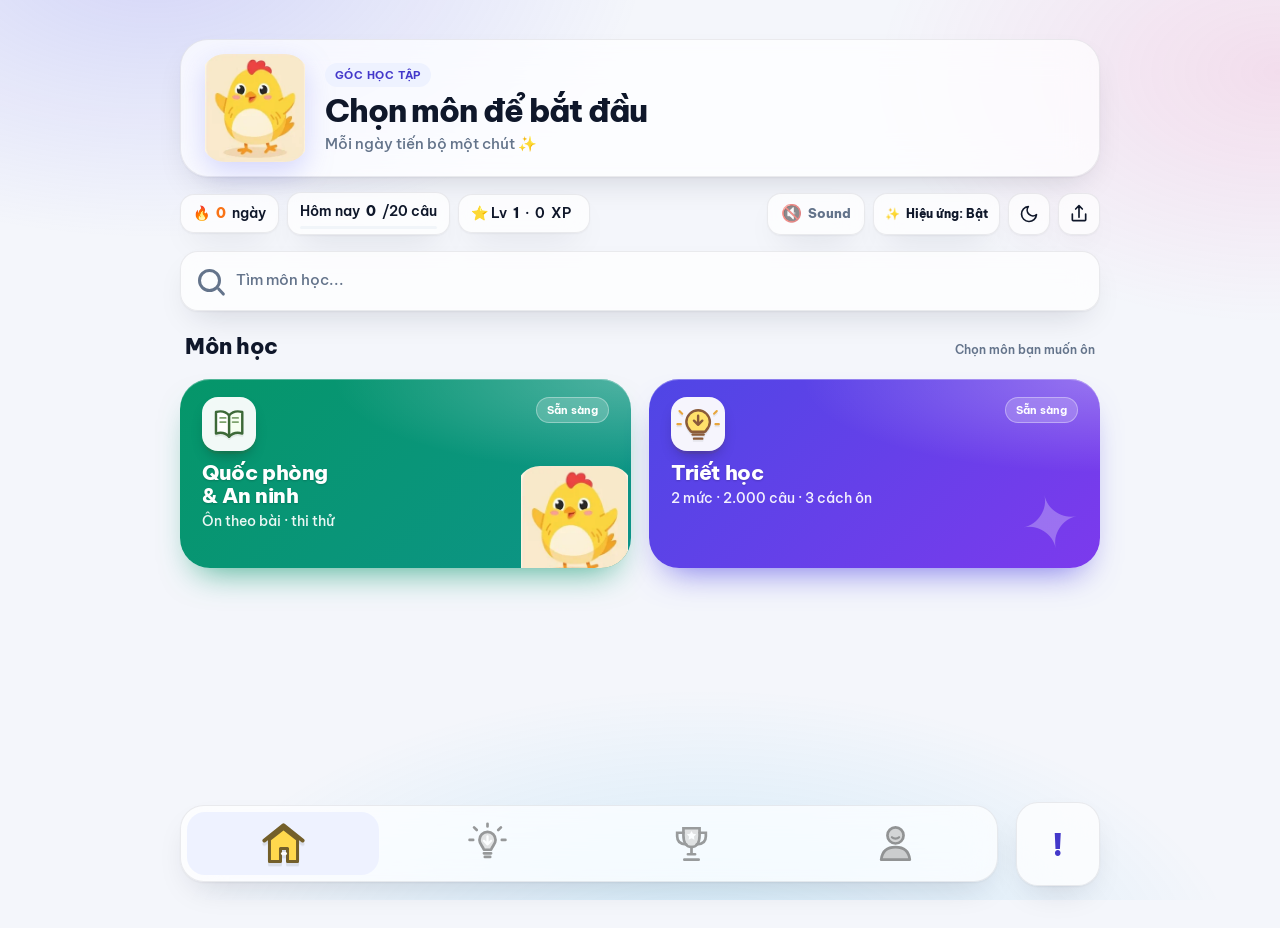
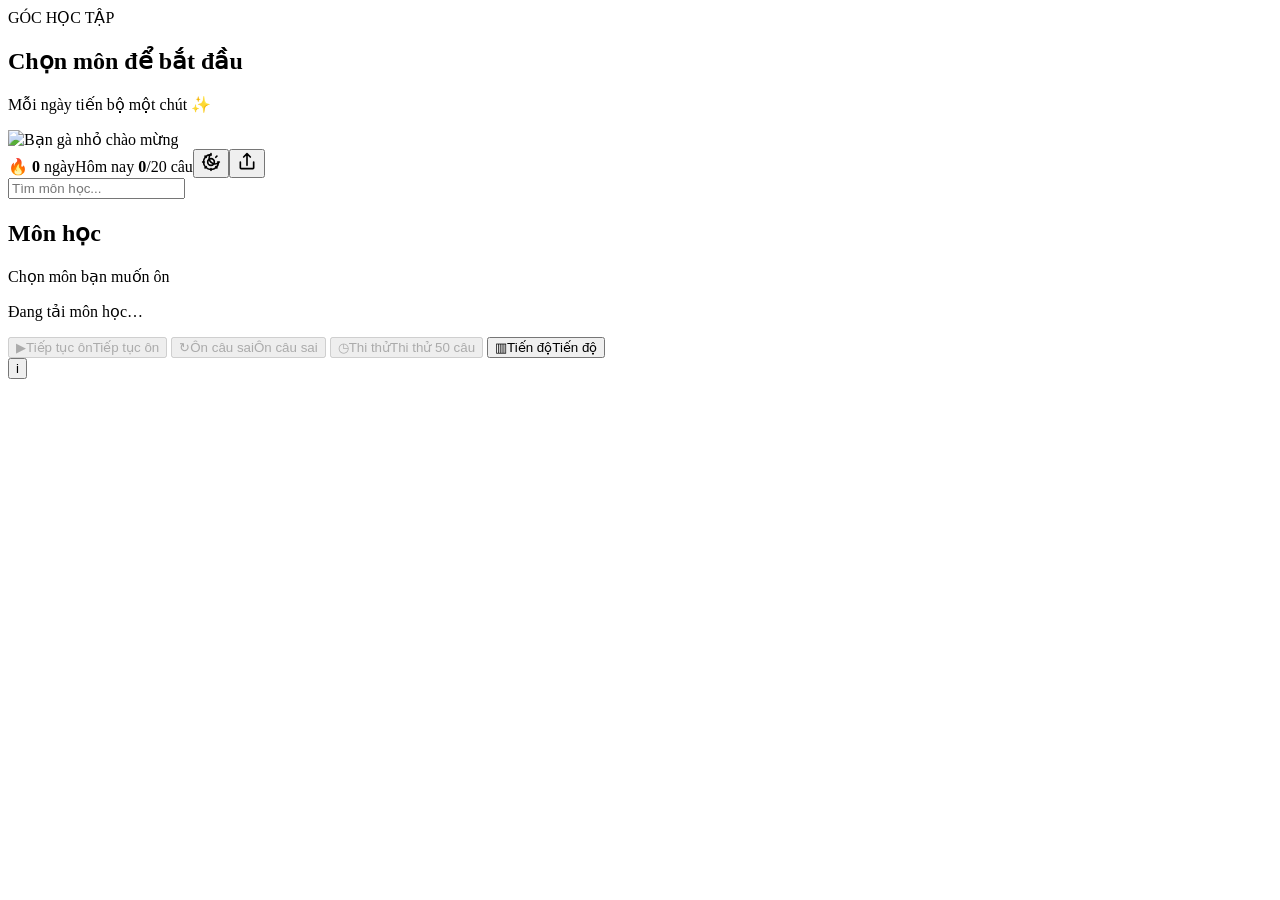
